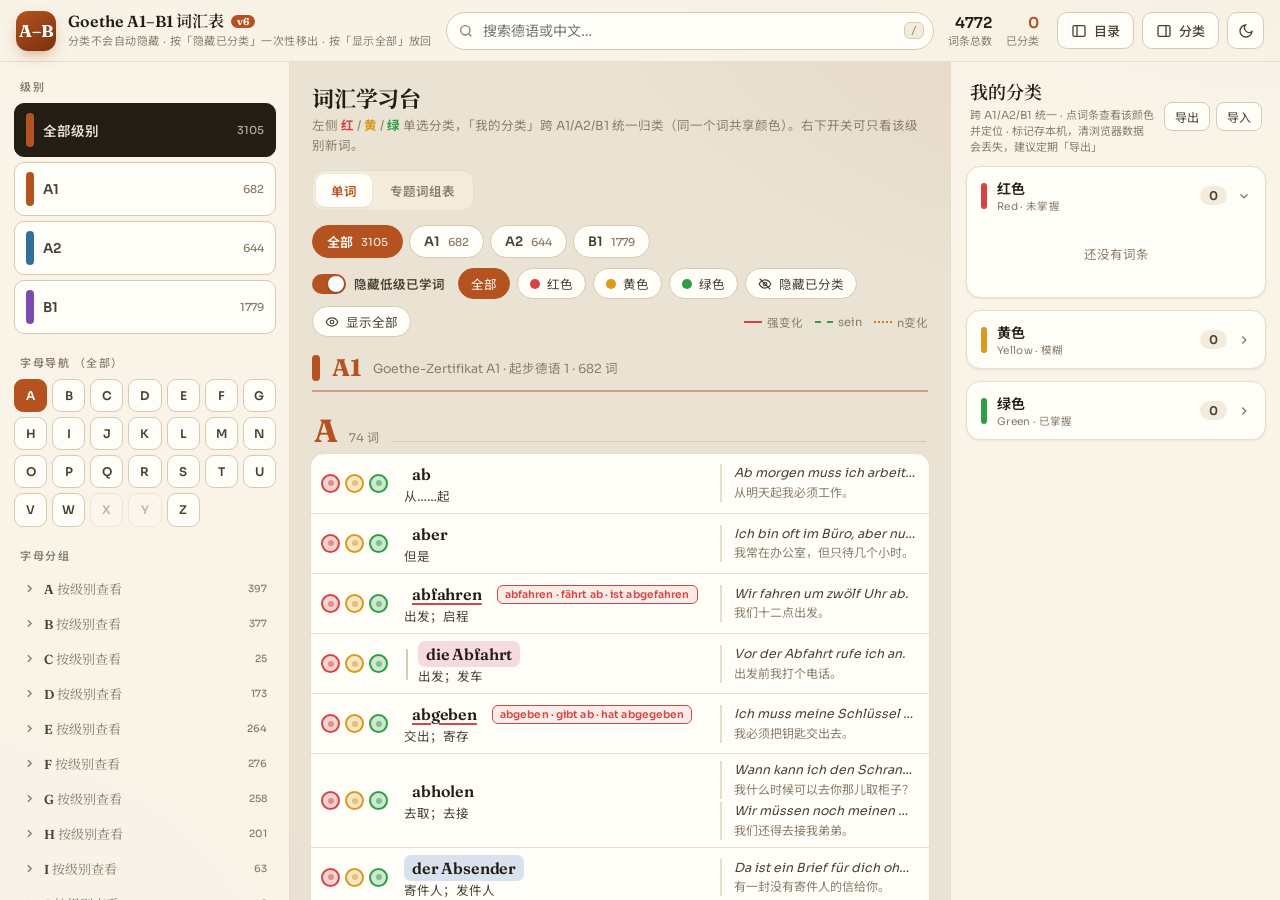
==== toys/goethe/index.html @ 9169b427 "feat: 侧栏新增「小玩意」，内嵌歌德 A1–B1 词汇学习台 - 侧栏新增 小玩意 导航项（与首页/文章/时间线并列） - 新增 toys 视图，用 iframe 懒加载 toys/goethe/" ====
<!DOCTYPE html>
<html lang="zh-CN" data-theme="light">
<head>
<meta charset="utf-8">
<meta name="viewport" content="width=device-width, initial-scale=1">
<title>Goethe A1–B1 词汇表 · 学习台</title>
<link rel="preconnect" href="https://fonts.googleapis.com">
<link rel="preconnect" href="https://fonts.gstatic.com" crossorigin>
<link href="https://fonts.googleapis.com/css2?family=Fraunces:ital,opsz,wght@0,9..144,400;0,9..144,600;0,9..144,700&family=Sora:wght@400;500;600;700&family=Noto+Serif+SC:wght@500;700&family=Noto+Sans+SC:wght@400;500;700&display=swap" rel="stylesheet">
<style>
:root{
  --bg:#eae2d3;--panel:#faf5ea;--panel2:#f3ebdc;--card:#fffdf8;
  --ink:#241d14;--ink2:#4c4234;--muted:#8a7e6b;--line:#e7ddcb;--line2:#d8cab2;
  --accent:#b4531f;--mred:#d64545;--myellow:#d99a1e;--mgreen:#2f9e44;
  --gm:#3f74c4;--gf:#cf4a86;--gn:#c08a1e;
  --a1:#b4531f;--a2:#2f6f9e;--b1:#7a4bb0;
  --shadow:0 1px 2px rgba(52,40,24,.06),0 8px 24px -12px rgba(52,40,24,.28);
  --shadow-sm:0 1px 2px rgba(52,40,24,.08);
  --nav-w:290px;--tray-w:330px;
  --font-d:"Fraunces","Noto Serif SC",Georgia,"Songti SC",serif;
  --font-b:"Sora","Noto Sans SC",-apple-system,"PingFang SC","Microsoft YaHei",sans-serif;
}
html[data-theme="dark"]{
  --bg:#141110;--panel:#1d1915;--panel2:#241f19;--card:#1e1a15;
  --ink:#f2ebdd;--ink2:#d8cdb9;--muted:#a1957f;--line:#2f2820;--line2:#403628;
  --accent:#e08a4e;--mred:#ef5a5a;--myellow:#e7b03a;--mgreen:#4bbf61;
  --gm:#5b8ede;--gf:#e269a4;--gn:#d9a63e;--a1:#e08a4e;--a2:#5b9fd6;--b1:#a97fe0;
  --shadow:0 1px 2px rgba(0,0,0,.4),0 12px 30px -14px rgba(0,0,0,.7);
  --shadow-sm:0 1px 2px rgba(0,0,0,.4);
}
*{box-sizing:border-box}
html,body{height:100%;overflow:hidden}
body{margin:0;font-family:var(--font-b);color:var(--ink);
  background:
    radial-gradient(1200px 700px at 100% -10%, color-mix(in srgb,var(--accent) 12%,transparent), transparent 60%),
    radial-gradient(900px 600px at -10% 110%, color-mix(in srgb,var(--gm) 10%,transparent), transparent 55%),
    var(--bg);
  -webkit-font-smoothing:antialiased;text-rendering:optimizeLegibility;}
::selection{background:color-mix(in srgb,var(--accent) 30%,transparent)}
button{font-family:inherit;color:inherit;cursor:pointer;border:0;background:none}
input{font-family:inherit}

.topbar{height:62px;display:flex;align-items:center;gap:14px;padding:0 16px;border-bottom:1px solid var(--line);
  background:color-mix(in srgb,var(--panel) 88%,transparent);backdrop-filter:blur(12px) saturate(1.2);position:sticky;top:0;z-index:40}
.brand{display:flex;align-items:center;gap:12px;min-width:0}
.logo{width:40px;height:40px;border-radius:12px;flex:none;display:grid;place-items:center;font-family:var(--font-d);font-weight:700;font-size:17px;color:#fff;background:linear-gradient(150deg,var(--accent),#7a2f0f);box-shadow:0 6px 16px -6px color-mix(in srgb,var(--accent) 70%,transparent)}
.brand h1{font-family:var(--font-d);font-size:16px;line-height:1.1;margin:0;font-weight:600;white-space:nowrap}
.brand h1 .ver{display:inline-block;font-size:10px;font-weight:700;font-family:var(--font);vertical-align:2px;margin-left:4px;padding:1px 6px;border-radius:999px;background:var(--accent);color:#fff;letter-spacing:.02em}
.brand p{margin:2px 0 0;font-size:11px;color:var(--muted);letter-spacing:.04em;white-space:nowrap}
.search{flex:1;max-width:520px;position:relative;display:flex;align-items:center}
.search svg{position:absolute;left:12px;width:16px;height:16px;color:var(--muted);pointer-events:none}
.search input{width:100%;border:1px solid var(--line2);background:var(--card);color:var(--ink);border-radius:999px;padding:9px 40px 9px 36px;font-size:14px;outline:none;transition:.2s}
.search input:focus{border-color:var(--accent);box-shadow:0 0 0 4px color-mix(in srgb,var(--accent) 16%,transparent)}
.search kbd{position:absolute;right:10px;font-size:10px;color:var(--muted);border:1px solid var(--line2);border-radius:6px;padding:2px 6px;background:var(--panel2)}
.topbar .actions{display:flex;align-items:center;gap:8px;margin-left:auto}
.tbtn{display:inline-flex;align-items:center;gap:7px;height:37px;padding:0 13px;border-radius:10px;border:1px solid var(--line2);background:var(--card);font-size:13px;font-weight:500;color:var(--ink2);transition:.18s;white-space:nowrap}
.tbtn:hover{border-color:var(--accent);color:var(--ink);transform:translateY(-1px)}
.tbtn.on{background:var(--accent);border-color:var(--accent);color:#fff}
.tbtn .ic{width:16px;height:16px}.tbtn.icon{padding:0;width:37px;justify-content:center}
.stat{display:flex;align-items:center;gap:14px;padding-right:4px}
.stat b{font-size:15px;font-weight:600}.stat span{font-size:11px;color:var(--muted)}
.stat .s{display:flex;flex-direction:column;align-items:flex-end}

.shell{display:grid;grid-template-columns:var(--nav-w) minmax(0,1fr) var(--tray-w);grid-template-rows:minmax(0,1fr);height:calc(100vh - 62px);height:calc(100dvh - 62px);transition:grid-template-columns .42s cubic-bezier(.16,1,.3,1)}
.shell.nav-off{--nav-w:0px}.shell.tray-off{--tray-w:0px}
aside{min-height:0;overflow:hidden;background:color-mix(in srgb,var(--panel) 94%,transparent)}
.nav{border-right:1px solid var(--line)}.tray{border-left:1px solid var(--line)}
.scroller{height:100%;overflow:auto;overscroll-behavior:contain}
.scroller::-webkit-scrollbar{width:10px;height:10px}
.scroller::-webkit-scrollbar-thumb{background:var(--line2);border-radius:20px;border:3px solid transparent;background-clip:padding-box}
.scroller::-webkit-scrollbar-thumb:hover{background:var(--muted);background-clip:padding-box;border:3px solid transparent}

.nav-in{width:var(--nav-w);padding:16px 14px 60px;min-width:270px}
.nav h3{font-size:11px;letter-spacing:.14em;text-transform:uppercase;color:var(--muted);margin:20px 6px 9px;font-weight:600}
.nav h3:first-child{margin-top:0}
.levelbtns{display:flex;flex-direction:column;gap:5px}
.lvbtn{display:flex;align-items:center;gap:9px;padding:9px 11px;border-radius:10px;border:1px solid var(--line2);background:var(--card);font-size:13.5px;font-weight:600;color:var(--ink2);transition:.15s;text-align:left}
.lvbtn:hover{border-color:var(--accent);transform:translateX(2px)}
.lvbtn .badge{width:8px;height:34px;border-radius:4px;background:var(--lv,a1)}
.lvbtn .c{margin-left:auto;font-size:11px;color:var(--muted);font-weight:500}
.lvbtn.on{background:var(--ink);border-color:var(--ink);color:var(--bg)}
.lvbtn.on .c{color:color-mix(in srgb,var(--bg) 70%,transparent)}
.lettergrid{display:grid;grid-template-columns:repeat(7,1fr);gap:5px}
.lbtn{aspect-ratio:1;border-radius:9px;border:1px solid var(--line2);background:var(--card);font-size:12px;font-weight:600;color:var(--ink2);display:grid;place-items:center;transition:.15s}
.lbtn:hover{border-color:var(--accent);color:var(--accent);transform:translateY(-1px)}
.lbtn.active{background:var(--accent);border-color:var(--accent);color:#fff}
.lbtn.dim{opacity:.35}
details.ngroup{border-radius:10px;margin-bottom:2px}
details.ngroup > summary{list-style:none;cursor:pointer;display:flex;align-items:center;gap:8px;padding:7px 9px;border-radius:9px;font-size:13px;font-weight:600;color:var(--ink2);transition:.15s}
details.ngroup > summary::-webkit-details-marker{display:none}
details.ngroup > summary:hover{background:var(--panel2)}
summary .chev{width:13px;height:13px;color:var(--muted);transition:transform .2s;flex:none}
details[open] > summary .chev{transform:rotate(90deg)}
summary .cnt{margin-left:auto;font-size:10px;color:var(--muted);font-weight:500}
summary .cat-name{font-family:var(--font-d);font-weight:600}
.nlist{list-style:none;margin:2px 0 6px;padding:0 0 0 8px}
.nlist li a{display:flex;align-items:center;gap:8px;padding:4px 8px;border-radius:7px;font-size:12.5px;color:var(--ink2);text-decoration:none;transition:.13s;line-height:1.3}
.nlist li a:hover{background:var(--panel2);color:var(--ink)}
.nlist li a .w{font-weight:500}.nlist li a .z{color:var(--muted);font-size:11.5px;overflow:hidden;text-overflow:ellipsis;white-space:nowrap}
.nav-dot{width:8px;height:8px;border-radius:50%;flex:none;border:1.5px solid var(--line2)}
.nav-dot.r{background:var(--mred);border-color:var(--mred)}.nav-dot.y{background:var(--myellow);border-color:var(--myellow)}.nav-dot.g{background:var(--mgreen);border-color:var(--mgreen)}
.legend{background:var(--card);border:1px solid var(--line);border-radius:13px;padding:12px 13px;margin-top:18px}
.legend h4{margin:0 0 9px;font-size:11px;letter-spacing:.1em;text-transform:uppercase;color:var(--muted)}
.legend .lg{display:flex;align-items:center;gap:9px;font-size:12px;color:var(--ink2);margin:6px 0}
.legend .sw{width:22px;height:0;border-top-width:2px;flex:none}
.sw-strong{border-top:2px solid var(--mred)}.sw-sein{border-top:2px dashed var(--mgreen)}.sw-ndekl{border-top:2px dotted #d9761a}.sw-irr{border-top:2px dashed #8b3fc0}
.sw-m{background:color-mix(in srgb,var(--gm) 30%,transparent);height:12px;border-radius:3px;border:0}
.sw-f{background:color-mix(in srgb,var(--gf) 30%,transparent);height:12px;border-radius:3px;border:0}
.sw-n{background:color-mix(in srgb,var(--gn) 30%,transparent);height:12px;border-radius:3px;border:0}

.content{position:relative;min-height:0;overflow:hidden}
.content-in{max-width:1200px;margin:0 auto;padding:18px 20px 120px}
.hero{padding:2px 2px 6px}
.hero-top{display:flex;align-items:flex-end;justify-content:space-between;gap:14px;flex-wrap:wrap}
.hero h2{font-family:var(--font-d);font-size:22px;margin:0 0 3px;letter-spacing:-.01em}
.hero p{margin:0;color:var(--muted);font-size:12.5px;line-height:1.6}
.modes{display:inline-flex;background:var(--panel2);border:1px solid var(--line);border-radius:12px;padding:3px;gap:3px;flex:none}
.mode{border-radius:9px;padding:7px 15px;font-size:12.5px;font-weight:600;color:var(--muted);transition:.16s;white-space:nowrap}
.mode:hover{color:var(--ink)}
.mode.on{background:var(--card);color:var(--accent);box-shadow:var(--shadow-sm)}
.levels{display:flex;gap:6px;flex-wrap:wrap;margin:14px 0 2px}
.lchip{border:1px solid var(--line2);background:var(--card);border-radius:999px;padding:6px 14px;font-size:13px;font-weight:600;color:var(--ink2);display:inline-flex;align-items:center;gap:8px;transition:.15s}
.lchip:hover{border-color:var(--accent)}
.lchip .dot{width:9px;height:9px;border-radius:50%;background:var(--lv)}
.lchip .c{font-size:11px;color:var(--muted);font-weight:500}
.lchip.on{background:var(--lv);border-color:var(--lv);color:#fff}
.lchip.on .c{color:rgba(255,255,255,.8)}
.filters{display:flex;flex-wrap:wrap;gap:7px;margin:10px 0 4px;align-items:center}
.fchip{border:1px solid var(--line2);background:var(--card);border-radius:999px;padding:5px 12px;font-size:12.5px;color:var(--ink2);display:inline-flex;align-items:center;gap:7px;transition:.15s}
.fchip:hover{border-color:var(--accent);color:var(--ink)}
.fchip.on{background:var(--accent);border-color:var(--accent);color:#fff}
.fchip .d{width:10px;height:10px;border-radius:50%}
.d-r{background:var(--mred)}.d-y{background:var(--myellow)}.d-g{background:var(--mgreen)}
.legend-inline{margin-left:auto;font-size:11.5px;color:var(--muted);display:flex;align-items:center;gap:12px;flex-wrap:wrap}
.legend-inline i{font-style:normal;display:inline-flex;align-items:center;gap:5px}
.switch{display:inline-flex;align-items:center;gap:8px;font-size:12.5px;font-weight:600;color:var(--ink2);cursor:pointer;user-select:none;margin-right:6px;white-space:nowrap}
.switch input{display:none}
.switch .track{width:34px;height:20px;border-radius:999px;background:var(--line2);position:relative;transition:.2s;flex:none}
.switch .track::after{content:"";position:absolute;top:2px;left:2px;width:16px;height:16px;border-radius:50%;background:#fff;transition:.2s;box-shadow:0 1px 2px rgba(0,0,0,.3)}
.switch input:checked + .track{background:var(--accent)}
.switch input:checked + .track::after{transform:translateX(14px)}

.level-head{display:flex;align-items:center;gap:12px;margin:26px 2px 6px;padding-bottom:8px;border-bottom:2px solid color-mix(in srgb,var(--lv) 45%,transparent)}
.level-head .lvtag{font-family:var(--font-d);font-size:24px;font-weight:700;color:var(--lv);letter-spacing:-.02em}
.level-head .lvd{font-size:12.5px;color:var(--muted)}
.level-head .lvbar{width:8px;height:26px;border-radius:5px;background:var(--lv)}
.level-head:first-child{margin-top:6px}
.section-head{position:sticky;top:0;z-index:20;display:flex;align-items:baseline;gap:12px;padding:11px 4px 7px;margin-top:8px;background:linear-gradient(var(--bg) 66%,transparent)}
.section-head .big{font-family:var(--font-d);font-size:32px;font-weight:700;line-height:.9;color:var(--accent);letter-spacing:-.03em}
.section-head .n{font-size:12px;color:var(--muted)}
.section-head .rule{flex:1;height:1px;background:var(--line2)}

.list{background:var(--card);border:1px solid var(--line);border-radius:14px;overflow:hidden;box-shadow:var(--shadow-sm)}
.letter-sec{content-visibility:auto;contain-intrinsic-size:auto 900px}
.gcat{content-visibility:auto;contain-intrinsic-size:auto 500px}
details.ngroup{content-visibility:auto;contain-intrinsic-size:auto 40px}
.row{display:grid;grid-template-columns:auto minmax(200px,300px) minmax(0,1fr);gap:4px 16px;align-items:center;padding:7px 14px 7px 10px;border-bottom:1px solid var(--line);transition:background .13s}
.row:last-child{border-bottom:0}
.row:hover{background:var(--panel2)}
.row.flash{animation:flash 1.6s ease}
@keyframes flash{0%{background:color-mix(in srgb,var(--accent) 26%,transparent)}100%{background:transparent}}
.marks{display:flex;flex-direction:row;gap:5px;align-items:center}
.dot{width:19px;height:19px;border-radius:50%;border:2px solid var(--mc,var(--line2));background:color-mix(in srgb,var(--mc,transparent) 22%,transparent);position:relative;transition:.16s;display:grid;place-items:center;padding:0}
.dot[data-c="r"]{--mc:var(--mred)}.dot[data-c="y"]{--mc:var(--myellow)}.dot[data-c="g"]{--mc:var(--mgreen)}
.dot::after{content:"";width:6px;height:6px;border-radius:50%;background:var(--mc);opacity:.5;transition:.16s}
.dot:hover{transform:scale(1.16)}
.dot.sel{background:var(--mc);border-color:var(--mc);box-shadow:0 3px 9px -2px color-mix(in srgb,var(--mc) 75%,transparent)}
.dot.sel::after{content:"";width:8px;height:8px;background:#fff;opacity:1;box-shadow:0 0 0 1.5px rgba(0,0,0,.12)}
.lex{min-width:0}
.row.sub .lex{padding-left:14px;position:relative}
.row.sub .lex::before{content:"";position:absolute;left:2px;top:8px;bottom:6px;width:2px;border-radius:2px;background:var(--line2)}
.wline{display:flex;flex-wrap:wrap;align-items:center;gap:7px}
.de{font-family:var(--font-d);font-size:16px;font-weight:600;letter-spacing:-.01em;color:var(--ink);line-height:1.5;padding:1px 8px;border-radius:7px;box-decoration-break:clone;-webkit-box-decoration-break:clone}
.de.g-m{background:color-mix(in srgb,var(--gm) 20%,transparent)}
.de.g-f{background:color-mix(in srgb,var(--gf) 20%,transparent)}
.de.g-n{background:color-mix(in srgb,var(--gn) 22%,transparent)}
.de.g-mf{background:color-mix(in srgb,var(--gm) 14%,transparent)}
.de.strong{text-decoration:underline;text-decoration-color:var(--mred);text-decoration-thickness:2px;text-underline-offset:3px}
.de.sein{text-decoration:underline dashed var(--mgreen);text-decoration-thickness:2px;text-underline-offset:3px}
.de.ndekl{text-decoration:underline dotted #d9761a;text-decoration-thickness:2px;text-underline-offset:3px}
.de.irr{text-decoration:underline dashed #8b3fc0;text-decoration-thickness:2px;text-underline-offset:3px}
.tag{font-size:10.5px;font-weight:600;letter-spacing:.01em;border-radius:6px;padding:2px 7px;background:var(--panel2);color:var(--ink2);border:1px solid var(--line);white-space:nowrap}
.tag.strong{border-color:var(--mred);color:var(--mred);background:color-mix(in srgb,var(--mred) 9%,transparent)}
.tag.sein{border-color:var(--mgreen);color:var(--mgreen);background:color-mix(in srgb,var(--mgreen) 9%,transparent)}
.tag.ndekl{border-color:#d9761a;color:#c96a12;background:color-mix(in srgb,#d9761a 10%,transparent)}
.tag.irr{border-color:#8b3fc0;color:#8b3fc0;background:color-mix(in srgb,#8b3fc0 9%,transparent)}
.tag.forms{color:var(--muted)}
.lvt{font-size:9.5px;font-weight:700;border-radius:5px;padding:2px 6px;color:#fff;background:var(--lv,var(--muted));letter-spacing:.03em;flex:none}
.zh{font-size:12.5px;color:var(--ink2);line-height:1.45;margin-top:1px}
.ex{min-width:0;cursor:zoom-in;display:flex;flex-direction:column;gap:1px;padding-left:12px;border-left:2px solid var(--line)}
.ex-de,.ex-zh{display:block;overflow:hidden;text-overflow:ellipsis;white-space:nowrap;line-height:1.5}
.ex-de{font-size:12.5px;color:var(--ink2);font-style:italic}
.ex-zh{font-size:12px;color:var(--muted)}
.ex.open .ex-de,.ex.open .ex-zh{white-space:normal;overflow:visible;text-overflow:clip}
.ex + .ex{margin-top:3px}
.empty{padding:60px 20px;text-align:center;color:var(--muted);font-size:14px}
mark{background:color-mix(in srgb,var(--myellow) 55%,transparent);color:inherit;border-radius:3px;padding:0 2px}
.gcat .section-head .big{font-size:21px;font-family:var(--font-d)}
.grow{display:grid;grid-template-columns:minmax(210px,330px) minmax(0,1fr);gap:6px 18px;align-items:baseline;padding:7px 14px;border-bottom:1px solid var(--line);transition:background .13s}
.grow:last-child{border-bottom:0}
.grow:hover{background:var(--panel2)}
.grow .de{justify-self:start}
.gzh{font-size:13px;color:var(--ink2)}

.tray-in{width:var(--tray-w);padding:16px 15px 60px;min-width:310px}
.tray-head{display:flex;align-items:center;justify-content:space-between;gap:10px;padding:0 4px 12px}
.tray-head h2{font-family:var(--font-d);font-size:18px;margin:0;font-weight:600}
.tray-head .sub{font-size:11px;color:var(--muted);display:block;margin-top:2px}
.tray-tools{display:flex;gap:6px;flex:none}
.tray-tools button{font-size:12px;color:var(--ink2);border:1px solid var(--line2);border-radius:8px;padding:5px 10px;background:var(--card);transition:.15s}
.tray-tools button:hover{border-color:var(--accent);color:var(--accent)}
.tgroup{border:1px solid var(--line);border-radius:14px;background:var(--card);margin-bottom:12px;overflow:hidden;box-shadow:var(--shadow-sm)}
.tgroup > summary{list-style:none;cursor:pointer;display:flex;align-items:center;gap:10px;padding:11px 14px;transition:.15s}
.tgroup > summary::-webkit-details-marker{display:none}
.tgroup > summary:hover{background:var(--panel2)}
.tgroup .band{width:6px;height:26px;border-radius:6px;flex:none}
.tgroup.r .band{background:var(--mred)}.tgroup.y .band{background:var(--myellow)}.tgroup.g .band{background:var(--mgreen)}
.tgroup .t{font-weight:600;font-size:14px}
.tgroup .t small{display:block;font-size:10.5px;color:var(--muted);font-weight:400;letter-spacing:.03em}
.tgroup .cnt{margin-left:auto;font-size:12px;font-weight:600;color:var(--ink2);background:var(--panel2);border-radius:999px;padding:2px 9px}
.tgroup .chev{width:14px;height:14px;color:var(--muted);transition:transform .2s}
.tgroup[open] .chev{transform:rotate(90deg)}
.tlist{list-style:none;margin:0;padding:0 10px 10px;max-height:52vh;overflow:auto}
.tlist li{margin:6px 0}
.tlist a{display:block;text-decoration:none;padding:7px 10px;border-radius:10px;transition:.15s;border:1px solid transparent}
.tlist a:hover{background:var(--panel2);border-color:var(--line)}
.tlist .tw{font-family:var(--font-d);font-weight:600;font-size:14px;color:var(--ink);display:flex;align-items:center;gap:7px}
.tlist .tz{display:block;font-size:12px;color:var(--muted);margin-top:1px}
.tempty{padding:14px 14px 18px;font-size:12.5px;color:var(--muted);text-align:center}

@media (max-width:1080px){
  .shell{grid-template-columns:var(--nav-w) minmax(0,1fr) 0px}
  .tray{position:fixed;right:0;top:62px;bottom:0;width:min(350px,88vw);z-index:45;transform:translateX(100%);transition:transform .4s cubic-bezier(.16,1,.3,1);box-shadow:var(--shadow)}
  .shell:not(.tray-off) .tray{transform:translateX(0)}
  .tray-in{width:min(350px,88vw);min-width:0}
}
@media (max-width:860px){
  .shell{grid-template-columns:0px minmax(0,1fr) 0px}
  .nav{position:fixed;left:0;top:62px;bottom:0;width:min(310px,86vw);z-index:45;transform:translateX(-100%);transition:transform .4s cubic-bezier(.16,1,.3,1);box-shadow:var(--shadow)}
  .shell:not(.nav-off) .nav{transform:translateX(0)}
  .nav-in{width:min(310px,86vw);min-width:0}
  .brand p,.stat{display:none}
  .content-in{padding:14px 12px 120px}
  .row{grid-template-columns:auto minmax(140px,1fr) minmax(0,1.1fr);gap:4px 10px}
  .ex{display:none}
}
@media (prefers-reduced-motion:reduce){*{transition:none!important;animation:none!important}}
</style>
</head>
<body>

<header class="topbar">
  <div class="brand">
    <span class="logo">A–B</span>
    <div>
      <h1>Goethe A1–B1 词汇表 <span class="ver" title="如果你看到的不是这个版本号，说明浏览器用的是缓存，请按 Ctrl+Shift+R 强制刷新">v6</span></h1>
      <p>分类不会自动隐藏 · 按「隐藏已分类」一次性移出 · 按「显示全部」放回</p>
    </div>
  </div>
  <label class="search">
    <svg viewBox="0 0 24 24" fill="none" stroke="currentColor" stroke-width="2"><circle cx="11" cy="11" r="7"/><path d="m20 20-3.5-3.5"/></svg>
    <input id="q" type="search" placeholder="搜索德语或中文…" autocomplete="off" spellcheck="false">
    <kbd>/</kbd>
  </label>
  <div class="stat">
    <div class="s"><b id="stTotal">0</b><span>词条总数</span></div>
    <div class="s"><b id="stMarked" style="color:var(--accent)">0</b><span>已分类</span></div>
  </div>
  <div class="actions">
    <button class="tbtn" id="btnNav" title="折叠 / 展开目录">
      <svg class="ic" viewBox="0 0 24 24" fill="none" stroke="currentColor" stroke-width="2"><rect x="3" y="4" width="18" height="16" rx="2"/><path d="M9 4v16"/></svg><span>目录</span>
    </button>
    <button class="tbtn" id="btnTray" title="折叠 / 展开分类">
      <svg class="ic" viewBox="0 0 24 24" fill="none" stroke="currentColor" stroke-width="2"><rect x="3" y="4" width="18" height="16" rx="2"/><path d="M15 4v16"/></svg><span>分类</span>
    </button>
    <button class="tbtn icon" id="btnTheme" title="切换深浅色">
      <svg class="ic" id="themeIc" viewBox="0 0 24 24" fill="none" stroke="currentColor" stroke-width="2"><path d="M21 12.8A9 9 0 1 1 11.2 3a7 7 0 0 0 9.8 9.8Z"/></svg>
    </button>
  </div>
</header>

<div class="shell" id="shell">
  <aside class="nav">
    <div class="scroller">
      <div class="nav-in">
        <h3>级别</h3>
        <div class="levelbtns" id="levelBtns"></div>
        <h3>字母导航 <span id="navLevelTag" style="color:var(--muted);font-weight:500"></span></h3>
        <div class="lettergrid" id="letterGrid"></div>
        <h3>字母分组</h3>
        <div id="navLetters"></div>
        <h3>专题词组表</h3>
        <div id="navGroups"></div>
        <div class="legend">
          <h4>标注图例</h4>
          <div class="lg"><span class="sw sw-strong"></span>强变化动词（框内为变位形式）</div>
          <div class="lg"><span class="sw sw-sein"></span>完成时用 sein 的动词</div>
          <div class="lg"><span class="sw sw-ndekl"></span>弱变化名词（n-Deklination）</div>
          <div class="lg"><span class="sw sw-irr"></span>不规则比较级</div>
          <div class="lg" style="margin-top:8px"><span class="sw sw-m"></span>阳性 der</div>
          <div class="lg"><span class="sw sw-f"></span>阴性 die</div>
          <div class="lg"><span class="sw sw-n"></span>中性 das</div>
        </div>
      </div>
    </div>
  </aside>

  <main class="content">
    <div class="scroller" id="contentScroll">
      <div class="content-in">
        <div class="hero">
          <div class="hero-top">
            <div>
              <h2>词汇学习台</h2>
              <p>左侧 <b style="color:var(--mred)">红</b> / <b style="color:var(--myellow)">黄</b> / <b style="color:var(--mgreen)">绿</b> 单选分类，「我的分类」跨 A1/A2/B1 统一归类（同一个词共享颜色）。右下开关可只看该级别新词。</p>
            </div>
            <div class="modes" id="modes">
              <button class="mode on" data-mode="alpha">单词</button>
              <button class="mode" data-mode="group">专题词组表</button>
            </div>
          </div>
          <div class="levels" id="levels"></div>
          <div class="filters" id="filters">
            <label class="switch" title="开启后只显示该级别的新词，隐藏 A1/A2 已出现过的词">
              <input type="checkbox" id="hideLearned" checked><span class="track"></span>隐藏低级已学词
            </label>
            <button class="fchip on" data-f="all" title="显示全部词（含已分类），并解除「隐藏已分类」">全部</button>
            <button class="fchip" data-f="r"><span class="d d-r"></span>红色</button>
            <button class="fchip" data-f="y"><span class="d d-y"></span>黄色</button>
            <button class="fchip" data-f="g"><span class="d d-g"></span>绿色</button>
            <button class="fchip" id="btnHideCls" title="一次性把此刻已标记红/黄/绿的词移出主屏（这是批量动作，不是开关）"><svg viewBox="0 0 24 24" width="14" height="14" fill="none" stroke="currentColor" stroke-width="2"><path d="M2 12s3.6-7 10-7 10 7 10 7-3.6 7-10 7S2 12 2 12Z"/><circle cx="12" cy="12" r="3"/><path d="M3 3l18 18"/></svg>隐藏已分类</button>
            <button class="fchip" id="btnShowCls" hidden title="把移出主屏的已分类词全部放回主屏"><svg viewBox="0 0 24 24" width="14" height="14" fill="none" stroke="currentColor" stroke-width="2"><path d="M2 12s3.6-7 10-7 10 7 10 7-3.6 7-10 7S2 12 2 12Z"/><circle cx="12" cy="12" r="3"/></svg>显示全部</button>
            <div class="legend-inline">
              <i><span class="sw sw-strong" style="display:inline-block;width:18px;border-top-width:2px"></span>强变化</i>
              <i><span class="sw sw-sein" style="display:inline-block;width:18px;border-top-width:2px"></span>sein</i>
              <i><span class="sw sw-ndekl" style="display:inline-block;width:18px;border-top-width:2px"></span>n变化</i>
            </div>
          </div>
        </div>
        <div id="sections"></div>
        <div id="groupView" style="display:none"></div>
        <div class="empty" id="empty" style="display:none">没有匹配的词条</div>
      </div>
    </div>
  </main>

  <aside class="tray">
    <div class="scroller">
      <div class="tray-in">
        <div class="tray-head">
          <div>
            <h2>我的分类</h2>
            <span class="sub">跨 A1/A2/B1 统一 · 点词条查看该颜色并定位 · 标记存本机，清浏览器数据会丢失，建议定期「导出」</span>
          </div>
          <div class="tray-tools">
            <button id="btnExport" title="把标记导出为 JSON 备份文件">导出</button>
            <button id="btnImport" title="从 JSON 备份恢复标记">导入</button>
            <input type="file" id="importFile" accept="application/json,.json" hidden>
          </div>
        </div>
        <details class="tgroup r" id="tg-r" open>
          <summary><span class="band"></span><span class="t">红色 <small>Red · 未掌握</small></span><span class="cnt" data-count="r">0</span><svg class="chev" viewBox="0 0 24 24" fill="none" stroke="currentColor" stroke-width="2.4"><path d="m9 6 6 6-6 6"/></svg></summary>
          <ul class="tlist" data-list="r"></ul>
        </details>
        <details class="tgroup y" id="tg-y">
          <summary><span class="band"></span><span class="t">黄色 <small>Yellow · 模糊</small></span><span class="cnt" data-count="y">0</span><svg class="chev" viewBox="0 0 24 24" fill="none" stroke="currentColor" stroke-width="2.4"><path d="m9 6 6 6-6 6"/></svg></summary>
          <ul class="tlist" data-list="y"></ul>
        </details>
        <details class="tgroup g" id="tg-g">
          <summary><span class="band"></span><span class="t">绿色 <small>Green · 已掌握</small></span><span class="cnt" data-count="g">0</span><svg class="chev" viewBox="0 0 24 24" fill="none" stroke="currentColor" stroke-width="2.4"><path d="m9 6 6 6-6 6"/></svg></summary>
          <ul class="tlist" data-list="g"></ul>
        </details>
      </div>
    </div>
  </aside>
</div>

<script>
const DATA = {"entries":[{"level":"A1","de":"ab","zh":"从……起","g":"","forms":"","under":[],"sub":0,"letter":"A","ex":[{"de":"Ab morgen muss ich arbeiten.","zh":"从明天起我必须工作。"}],"mk":"X:ab","dup":0,"id":0},{"level":"A1","de":"aber","zh":"但是","g":"","forms":"","under":[],"sub":0,"letter":"A","ex":[{"de":"Ich bin oft im Büro, aber nur für wenige Stunden.","zh":"我常在办公室，但只待几个小时。"}],"mk":"X:aber","dup":0,"id":1},{"level":"A1","de":"abfahren","zh":"出发；启程","g":"","forms":"abfahren · fährt ab · ist abgefahren","under":["sein","strong"],"sub":0,"letter":"A","ex":[{"de":"Wir fahren um zwölf Uhr ab.","zh":"我们十二点出发。"}],"mk":"X:abfahren","dup":0,"id":2},{"level":"A1","de":"die Abfahrt","zh":"出发；发车","g":"f","forms":"","under":[],"sub":1,"letter":"A","ex":[{"de":"Vor der Abfahrt rufe ich an.","zh":"出发前我打个电话。"}],"mk":"N:abfahrt","dup":0,"id":3},{"level":"A1","de":"abgeben","zh":"交出；寄存","g":"","forms":"abgeben · gibt ab · hat abgegeben","under":["strong"],"sub":0,"letter":"A","ex":[{"de":"Ich muss meine Schlüssel abgeben.","zh":"我必须把钥匙交出去。"}],"mk":"X:abgeben","dup":0,"id":4},{"level":"A1","de":"abholen","zh":"去取；去接","g":"","forms":"","under":[],"sub":0,"letter":"A","ex":[{"de":"Wann kann ich den Schrank bei dir abholen?","zh":"我什么时候可以去你那儿取柜子？"},{"de":"Wir müssen noch meinen Bruder abholen.","zh":"我们还得去接我弟弟。"}],"mk":"X:abholen","dup":0,"id":5},{"level":"A1","de":"der Absender","zh":"寄件人；发件人","g":"m","forms":"","under":[],"sub":0,"letter":"A","ex":[{"de":"Da ist ein Brief für dich ohne Absender.","zh":"有一封没有寄件人的信给你。"}],"mk":"N:absender","dup":0,"id":6},{"level":"A1","de":"Achtung","zh":"注意","g":"f","forms":"","under":[],"sub":0,"letter":"A","ex":[{"de":"Achtung!","zh":"注意！"},{"de":"Das dürfen Sie nicht tun.","zh":"这个您不能做。"}],"mk":"N:achtung","dup":0,"id":7},{"level":"A1","de":"die Adresse,-en","zh":"地址","g":"f","forms":"","under":[],"sub":0,"letter":"A","ex":[{"de":"Können Sie mir seine Adresse sagen?","zh":"您能告诉我他的地址吗？"}],"mk":"N:adresse","dup":0,"id":8},{"level":"A1","de":"all-","zh":"所有的","g":"","forms":"","under":[],"sub":0,"letter":"A","ex":[{"de":"Alles Gute!","zh":"一切顺利！"},{"de":"Das ist alles.","zh":"这就是全部。"},{"de":"Sind alle da?","zh":"大家都在吗？"},{"de":"Alle Freunde kommen.","zh":"所有朋友都来。"},{"de":"Hast du alles?","zh":"你什么都拿了吗？"}],"mk":"X:all","dup":0,"id":9},{"level":"A1","de":"allein","zh":"独自；单独","g":"","forms":"","under":[],"sub":0,"letter":"A","ex":[{"de":"Er kommt allein.","zh":"他一个人来。"}],"mk":"X:allein","dup":0,"id":10},{"level":"A1","de":"also","zh":"那么；所以","g":"","forms":"","under":[],"sub":0,"letter":"A","ex":[{"de":"Also, es ist so: ... Er hat Zeit, also muss er uns helfen.","zh":"那么，情况是这样的：…… 他有时间，所以他必须帮我们。"}],"mk":"X:also","dup":0,"id":11},{"level":"A1","de":"alt","zh":"老的；旧的；……岁","g":"","forms":"","under":[],"sub":0,"letter":"A","ex":[{"de":"Wie alt sind Sie?","zh":"您多大年纪？"},{"de":"Sie sehen aber nicht so alt aus.","zh":"您看起来可没那么老。"},{"de":"Mein Auto ist schon sehr alt.","zh":"我的车已经很旧了。"},{"de":"Wir wohnen in einem sehr alten Haus.","zh":"我们住在一栋很旧的房子里。"},{"de":"Köln ist eine alte Stadt.","zh":"科隆是一座古老的城市。"}],"mk":"X:alt","dup":0,"id":12},{"level":"A1","de":"das Alter","zh":"年龄","g":"n","forms":"","under":[],"sub":0,"letter":"A","ex":[{"de":"Alter: 26 Jahre.","zh":"年龄：26岁。"}],"mk":"N:alter","dup":0,"id":13},{"level":"A1","de":"an","zh":"在……旁；到……上","g":"","forms":"","under":[],"sub":0,"letter":"A","ex":[{"de":"Fahren Sie an der nächsten Straße nach rechts.","zh":"您在前面那条街向右拐。"},{"de":"Wir treffen uns am Bahnhof.","zh":"我们在火车站见面。"},{"de":"Am nächsten Montag geht es leider nicht.","zh":"下周一恐怕不行。"}],"mk":"X:an","dup":0,"id":14},{"level":"A1","de":"anbieten","zh":"提供；请（客人）用","g":"","forms":"anbieten · bietet an · hat angeboten","under":["strong"],"sub":0,"letter":"A","ex":[{"de":"Was darf ich dir anbieten?","zh":"我可以给您来点什么？"}],"mk":"X:anbieten","dup":0,"id":15},{"level":"A1","de":"das Angebot, -e","zh":"供应；特价商品","g":"n","forms":"","under":[],"sub":1,"letter":"A","ex":[{"de":"Heute sind Sportschuhe im Angebot.","zh":"今天运动鞋特价。"}],"mk":"N:angebot","dup":0,"id":16},{"level":"A1","de":"ander-","zh":"其他的；另一个","g":"","forms":"","under":[],"sub":0,"letter":"A","ex":[{"de":"WiIlst du diese Jacke?","zh":"你要这件夹克吗？"},{"de":"– Nein, ich möchte die andere.","zh":"——不，我想要另一件。"}],"mk":"X:ander","dup":0,"id":17},{"level":"A1","de":"anfangen","zh":"开始","g":"","forms":"anfangen · fängt an · hat angefangen","under":["strong"],"sub":0,"letter":"A","ex":[{"de":"Hier fängt die Bahnhofstraße an.","zh":"火车站街从这里开始。"},{"de":"Der Unterricht fängt gleich an.","zh":"课马上就要开始了。"}],"mk":"X:anfangen","dup":0,"id":18},{"level":"A1","de":"der Anfang","zh":"开始；开头","g":"m","forms":"","under":[],"sub":1,"letter":"A","ex":[{"de":"Sie wohnt am Anfang der Straße.","zh":"她住在这条街的开头。"},{"de":"Wir machen Anfang Juli Urlaub.","zh":"我们七月初休假。"}],"mk":"N:anfang","dup":0,"id":19},{"level":"A1","de":"anklicken","zh":"点击","g":"","forms":"","under":[],"sub":0,"letter":"A","ex":[{"de":"Da musst du dieses Wort anklicken.","zh":"你得点击这个词。"}],"mk":"X:anklicken","dup":0,"id":20},{"level":"A1","de":"ankommen","zh":"到达","g":"","forms":"ankommen · kommt an · ist angekommen","under":["sein","strong"],"sub":0,"letter":"A","ex":[{"de":"Wann kommt dieser Zug in Hamburg an?","zh":"这趟火车什么时候到汉堡？"}],"mk":"X:ankommen","dup":0,"id":21},{"level":"A1","de":"die Ankunft","zh":"到达","g":"f","forms":"","under":[],"sub":0,"letter":"A","ex":[{"de":"Auf diesem Plan steht nur die Ankunft(-szeit) der Züge.","zh":"这张时刻表上只有火车的到达时间。"}],"mk":"N:ankunft","dup":0,"id":22},{"level":"A1","de":"ankreuzen","zh":"打勾；勾选","g":"","forms":"","under":[],"sub":0,"letter":"A","ex":[{"de":"Auf dem Formular müssen Sie an mehreren Stellen etwas ankreuzen.","zh":"在表格上您得在好几处勾选。"}],"mk":"X:ankreuzen","dup":0,"id":23},{"level":"A1","de":"anmachen","zh":"打开（灯等）","g":"","forms":"","under":[],"sub":0,"letter":"A","ex":[{"de":"Mach bitte das Licht an!","zh":"请把灯打开！"}],"mk":"X:anmachen","dup":0,"id":24},{"level":"A1","de":"(sich) anmelden","zh":"报名；登记","g":"","forms":"","under":[],"sub":0,"letter":"A","ex":[{"de":"Wo kann ich mich anmelden?","zh":"我可以在哪里报名？"}],"mk":"X:anmelden","dup":0,"id":25},{"level":"A1","de":"die Anmeldung","zh":"报名；登记","g":"f","forms":"","under":[],"sub":1,"letter":"A","ex":[{"de":"Eine Anmeldung für diesen Kurs ist nicht mehr möglich.","zh":"这个课程已经不能再报名了。"}],"mk":"N:anmeldung","dup":0,"id":26},{"level":"A1","de":"die Anrede","zh":"称呼；称谓","g":"f","forms":"","under":[],"sub":0,"letter":"A","ex":[{"de":"Schreiben Sie auch eine Anrede und einen Gruß.","zh":"请也写上称呼和问候语。"}],"mk":"N:anrede","dup":0,"id":27},{"level":"A1","de":"anrufen","zh":"打电话","g":"","forms":"anrufen · ruft an · hat angerufen","under":["strong"],"sub":0,"letter":"A","ex":[{"de":"Kann man Sie anrufen?","zh":"可以给您打电话吗？"},{"de":"Peter ruft kurz seine Freundin an.","zh":"彼得简短地给他女朋友打了个电话。"}],"mk":"X:anrufen","dup":0,"id":28},{"level":"A1","de":"der Anruf, -e","zh":"电话；来电","g":"m","forms":"","under":[],"sub":0,"letter":"A","ex":[{"de":"Sie bekommt viele Anrufe auf ihrem Handy.","zh":"她的手机上收到很多来电。"}],"mk":"N:anruf","dup":0,"id":29},{"level":"A1","de":"der Anrufbeantworter","zh":"电话答录机","g":"m","forms":"","under":[],"sub":1,"letter":"A","ex":[{"de":"Wir sind im Moment nicht da.","zh":"我们现在不在。"},{"de":"Sprechen Sie bitte auf den Anrufbeantworter.","zh":"请在答录机上留言。"}],"mk":"N:anrufbeantworter","dup":0,"id":30},{"level":"A1","de":"die Ansage, -n","zh":"通知；广播","g":"f","forms":"","under":[],"sub":0,"letter":"A","ex":[{"de":"Hören Sie die Ansagen.","zh":"请听广播通知。"}],"mk":"N:ansage","dup":0,"id":31},{"level":"A1","de":"der Anschluss","zh":"转乘；接线；电话接口","g":"m","forms":"","under":[],"sub":0,"letter":"A","ex":[{"de":"In Mannheim haben Sie Anschluss nach Saarbrücken.","zh":"在曼海姆您可以换乘去萨尔布吕肯。"},{"de":"Ist das die Anmeldung für einen Telefonanschluss?","zh":"这是申请电话接口的登记吗？"}],"mk":"N:anschluss","dup":0,"id":32},{"level":"A1","de":"an sein","zh":"（灯等）开着","g":"","forms":"","under":[],"sub":0,"letter":"A","ex":[{"de":"Heute Nacht war das Licht an.","zh":"昨晚灯是开着的。"},{"de":"Das Licht ist noch an.","zh":"灯还开着。"}],"mk":"X:ansein","dup":0,"id":33},{"level":"A1","de":"antworten","zh":"回答","g":"","forms":"","under":[],"sub":0,"letter":"A","ex":[{"de":"Er antwortet nicht.","zh":"他没有回答。"}],"mk":"X:antworten","dup":0,"id":34},{"level":"A1","de":"die Antwort, -en","zh":"回答；答复","g":"f","forms":"","under":[],"sub":1,"letter":"A","ex":[{"de":"Er gibt leider keine Antwort.","zh":"很遗憾他没有给答复。"}],"mk":"N:antwort","dup":0,"id":35},{"level":"A1","de":"die Anzeige, -n","zh":"广告；启事","g":"f","forms":"","under":[],"sub":0,"letter":"A","ex":[{"de":"Ich habe Ihre Anzeige in der Zeitung gelesen.","zh":"我在报纸上看到了您的广告。"}],"mk":"N:anzeige","dup":0,"id":36},{"level":"A1","de":"(sich) anziehen","zh":"穿衣服","g":"","forms":"anziehen · zieht an · hat angezogen","under":["strong"],"sub":0,"letter":"A","ex":[{"de":"Ich muss mich noch anziehen.","zh":"我还得穿衣服。"}],"mk":"X:anziehen","dup":0,"id":37},{"level":"A1","de":"das Apartment, -s","zh":"公寓","g":"n","forms":"","under":[],"sub":0,"letter":"A","ex":[{"de":"Wir haben ein Apartment gemietet.","zh":"我们租了一套公寓。"}],"mk":"N:apartment","dup":0,"id":38},{"level":"A1","de":"der Apfel, -Ä","zh":"苹果","g":"m","forms":"","under":[],"sub":0,"letter":"A","ex":[{"de":"Ein Pfund Äpfel bitte.","zh":"请给我一磅苹果。"}],"mk":"N:apfel","dup":0,"id":39},{"level":"A1","de":"der Appetit","zh":"食欲；胃口","g":"m","forms":"","under":[],"sub":0,"letter":"A","ex":[{"de":"Guten Appetit!","zh":"祝您用餐愉快！"}],"mk":"N:appetit","dup":0,"id":40},{"level":"A1","de":"arbeiten","zh":"工作","g":"","forms":"","under":[],"sub":0,"letter":"A","ex":[{"de":"Wo arbeiten Sie?","zh":"您在哪儿工作？"}],"mk":"X:arbeiten","dup":0,"id":41},{"level":"A1","de":"die Arbeit, -en","zh":"工作；劳动","g":"f","forms":"","under":[],"sub":1,"letter":"A","ex":[{"de":"Mein Bruder sucht Arbeit.","zh":"我弟弟在找工作。"}],"mk":"N:arbeit","dup":0,"id":42},{"level":"A1","de":"arbeitslos","zh":"失业的","g":"","forms":"","under":[],"sub":0,"letter":"A","ex":[{"de":"Es gibt bei uns viele Leute, die schon lange arbeitslos sind.","zh":"我们这儿有很多人已经失业很久了。"}],"mk":"X:arbeitslos","dup":0,"id":43},{"level":"A1","de":"der Arbeitsplatz, -ä, e","zh":"工作岗位","g":"m","forms":"","under":[],"sub":0,"letter":"A","ex":[{"de":"An meinem Arbeitsplatz fehlt ein Drucker.","zh":"我的工作岗位上缺一台打印机。"}],"mk":"N:arbeitsplatz","dup":0,"id":44},{"level":"A1","de":"der Arm, -e","zh":"胳膊","g":"m","forms":"","under":[],"sub":0,"letter":"A","ex":[{"de":"Mein Arm tut weh.","zh":"我的胳膊疼。"}],"mk":"N:arm","dup":0,"id":45},{"level":"A1","de":"der Arzt, -Ä, e","zh":"医生","g":"m","forms":"","under":[],"sub":0,"letter":"A","ex":[{"de":"Morgen habe ich einen Termin bei meiner Ärztin.","zh":"明天我和我的女医生有个预约。"}],"mk":"N:arzt","dup":0,"id":46},{"level":"A1","de":"auch","zh":"也","g":"","forms":"","under":[],"sub":0,"letter":"A","ex":[{"de":"Ich bin auch Spanier.","zh":"我也是西班牙人。"}],"mk":"X:auch","dup":0,"id":47},{"level":"A1","de":"auf","zh":"在……上；开着","g":"","forms":"","under":[],"sub":0,"letter":"A","ex":[{"de":"Die Kinder spielen auf der Straße.","zh":"孩子们在街上玩。"},{"de":"Auf Wiedersehen.","zh":"再见。"},{"de":"Wie heißt das auf Deutsch?","zh":"这个用德语怎么说？"}],"mk":"X:auf","dup":0,"id":48},{"level":"A1","de":"die Aufgabe, -n","zh":"任务；题目","g":"f","forms":"","under":[],"sub":0,"letter":"A","ex":[{"de":"Das ist eine schwere Aufgabe.","zh":"这是一道很难的题。"}],"mk":"N:aufgabe","dup":0,"id":49},{"level":"A1","de":"aufhören","zh":"停止；结束","g":"","forms":"","under":[],"sub":0,"letter":"A","ex":[{"de":"Der Kurs hört in einer Woche auf.","zh":"课程一周后结束。"},{"de":"Hier hört die Bahnhofstraße auf.","zh":"火车站街到这里就到头了。"}],"mk":"X:aufhören","dup":0,"id":50},{"level":"A1","de":"auf sein","zh":"（门、窗等）开着","g":"","forms":"","under":[],"sub":0,"letter":"A","ex":[{"de":"Du brauchst den Schlüssel nicht.","zh":"你不用钥匙。"},{"de":"Die Wohnung ist auf.","zh":"公寓门开着。"},{"de":"Das Fenster ist noch auf.","zh":"窗户还开着。"}],"mk":"X:aufsein","dup":0,"id":51},{"level":"A1","de":"aufstehen","zh":"起床；站起来","g":"","forms":"aufstehen · steht auf · ist aufgestanden","under":["sein","strong"],"sub":0,"letter":"A","ex":[{"de":"Ich muss immer um vier Uhr aufstehen.","zh":"我必须总是四点起床。"},{"de":"Soll ich aufstehen?","zh":"我该站起来吗？"}],"mk":"X:aufstehen","dup":0,"id":52},{"level":"A1","de":"der Aufzug, -ü, e","zh":"电梯","g":"m","forms":"","under":[],"sub":0,"letter":"A","ex":[{"de":"In diesem Haus gibt es keinen Aufzug.","zh":"这栋楼里没有电梯。"}],"mk":"N:aufzug","dup":0,"id":53},{"level":"A1","de":"das Auge, -n","zh":"眼睛","g":"n","forms":"","under":[],"sub":0,"letter":"A","ex":[{"de":"Er hat blaue Augen.","zh":"他有蓝眼睛。"}],"mk":"N:auge","dup":0,"id":54},{"level":"A1","de":"aus","zh":"从……出来；来自","g":"","forms":"","under":[],"sub":0,"letter":"A","ex":[{"de":"Er kommt aus Brasilien.","zh":"他来自巴西。"}],"mk":"X:aus","dup":0,"id":55},{"level":"A1","de":"der Ausflug","zh":"郊游；远足","g":"m","forms":"","under":[],"sub":0,"letter":"A","ex":[{"de":"Morgen machen wir einen Ausflug nach Heidelberg.","zh":"明天我们去海德堡郊游。"}],"mk":"N:ausflug","dup":0,"id":56},{"level":"A1","de":"ausfüllen","zh":"填写","g":"","forms":"","under":[],"sub":0,"letter":"A","ex":[{"de":"Füllen Sie bitte dieses Formular aus.","zh":"请填写这张表格。"}],"mk":"X:ausfüllen","dup":0,"id":57},{"level":"A1","de":"der Ausgang","zh":"出口","g":"m","forms":"","under":[],"sub":0,"letter":"A","ex":[{"de":"Wo ist der Ausgang?","zh":"出口在哪里？"}],"mk":"N:ausgang","dup":0,"id":58},{"level":"A1","de":"die Auskunft, -ü, e","zh":"问讯处；信息","g":"f","forms":"","under":[],"sub":0,"letter":"A","ex":[{"de":"Können Sie mir eine Auskunft geben?","zh":"您能给我提供点信息吗？"}],"mk":"N:auskunft","dup":0,"id":59},{"level":"A1","de":"das Ausland","zh":"国外","g":"n","forms":"","under":[],"sub":0,"letter":"A","ex":[{"de":"Fahren Sie ins Ausland?","zh":"您去国外吗？"}],"mk":"N:ausland","dup":0,"id":60},{"level":"A1","de":"der Ausländer, -","zh":"外国人","g":"m","forms":"","under":[],"sub":1,"letter":"A","ex":[{"de":"SInd Sie Ausländerin?","zh":"您是外国女性吗？"}],"mk":"N:ausländer","dup":0,"id":61},{"level":"A1","de":"ausländisch","zh":"外国的","g":"","forms":"","under":[],"sub":1,"letter":"A","ex":[{"de":"Leider habe ich nur ausländisches Geld.","zh":"可惜我只有外币。"}],"mk":"X:ausländisch","dup":0,"id":62},{"level":"A1","de":"ausmachen","zh":"关掉","g":"","forms":"","under":[],"sub":0,"letter":"A","ex":[{"de":"Mach bitte das Licht aus!","zh":"请把灯关掉！"}],"mk":"X:ausmachen","dup":0,"id":63},{"level":"A1","de":"die Aussage, -n","zh":"陈述；说法","g":"f","forms":"","under":[],"sub":0,"letter":"A","ex":[{"de":"Ist die Aussage richtig oder falsch?","zh":"这个说法是对还是错？"}],"mk":"N:aussage","dup":0,"id":64},{"level":"A1","de":"aussehen","zh":"看起来","g":"","forms":"aussehen · sieht aus · hat ausgesehen","under":["strong"],"sub":0,"letter":"A","ex":[{"de":"Das sieht schön aus.","zh":"这看起来很美。"}],"mk":"X:aussehen","dup":0,"id":65},{"level":"A1","de":"aus sein","zh":"关着；结束","g":"","forms":"","under":[],"sub":0,"letter":"A","ex":[{"de":"Das Licht ist aus.","zh":"灯关着。"},{"de":"Die Schule ist aus.","zh":"学校放学了。"}],"mk":"X:aussein","dup":0,"id":66},{"level":"A1","de":"aussteigen","zh":"下车","g":"","forms":"aussteigen · steigt aus · ist ausgestiegen","under":["sein","strong"],"sub":0,"letter":"A","ex":[{"de":"Wo muss ich aussteigen?","zh":"我该在哪里下车？"}],"mk":"X:aussteigen","dup":0,"id":67},{"level":"A1","de":"der Ausweis","zh":"证件","g":"m","forms":"","under":[],"sub":0,"letter":"A","ex":[{"de":"Hier ist mein Ausweis.","zh":"这是我的证件。"}],"mk":"N:ausweis","dup":0,"id":68},{"level":"A1","de":"(sich) ausziehen","zh":"脱（衣、鞋）","g":"","forms":"ausziehen · zieht aus · hat ausgezogen","under":["strong"],"sub":0,"letter":"A","ex":[{"de":"Zieh die Schuhe aus, bitte!","zh":"请把鞋脱掉！"}],"mk":"X:ausziehen","dup":0,"id":69},{"level":"A1","de":"das Auto, -s","zh":"汽车","g":"n","forms":"","under":[],"sub":0,"letter":"A","ex":[{"de":"Er kommt mit dem Auto.","zh":"他开车来。"}],"mk":"N:auto","dup":0,"id":70},{"level":"A1","de":"die Autobahn, -en","zh":"高速公路","g":"f","forms":"","under":[],"sub":0,"letter":"A","ex":[{"de":"Wo geht‘s hier bitte zur Autobahn?","zh":"请问从这里怎么上高速公路？"}],"mk":"N:autobahn","dup":0,"id":71},{"level":"A1","de":"der Automat","zh":"自动售货机；自动机","g":"m","forms":"","under":["ndekl"],"sub":0,"letter":"A","ex":[{"de":"Die Fahrkarten gibt es nur am Automaten.","zh":"车票只在自动售票机上买。"}],"mk":"N:automat","dup":0,"id":72},{"level":"A1","de":"automatisch","zh":"自动的","g":"","forms":"","under":[],"sub":0,"letter":"A","ex":[{"de":"Du musst nichts machen.","zh":"你什么都不用做。"},{"de":"Das geht automatisch.","zh":"这是自动的。"}],"mk":"X:automatisch","dup":0,"id":73},{"level":"A1","de":"das Baby, -s","zh":"婴儿","g":"n","forms":"","under":[],"sub":0,"letter":"B","ex":[{"de":"Mein Kind ist noch ein Baby.","zh":"我的孩子还是个婴儿。"}],"mk":"N:baby","dup":0,"id":74},{"level":"A1","de":"die Bäckerei","zh":"面包店","g":"f","forms":"","under":[],"sub":0,"letter":"B","ex":[{"de":"Ich geh mal schnell zur Bäckerei.","zh":"我赶快去一趟面包店。"}],"mk":"N:bäckerei","dup":0,"id":75},{"level":"A1","de":"das Bad","zh":"浴室；浴缸","g":"n","forms":"","under":[],"sub":0,"letter":"B","ex":[{"de":"Wir haben kein großes Bad.","zh":"我们没有大浴室。"}],"mk":"N:bad","dup":0,"id":76},{"level":"A1","de":"baden","zh":"洗澡；泡澡","g":"","forms":"","under":[],"sub":0,"letter":"B","ex":[{"de":"Ich bade nicht so gern, ich dusche lieber.","zh":"我不太喜欢泡澡，我更喜欢淋浴。"}],"mk":"X:baden","dup":0,"id":77},{"level":"A1","de":"die Bahn","zh":"铁路；火车","g":"f","forms":"","under":[],"sub":0,"letter":"B","ex":[{"de":"Wir fahren lieber mit der Bahn.","zh":"我们更愿意坐火车。"},{"de":"Ich nehme die nächste Bahn.","zh":"我坐下一班火车。"}],"mk":"N:bahn","dup":0,"id":78},{"level":"A1","de":"der Bahnhof","zh":"火车站","g":"m","forms":"","under":[],"sub":0,"letter":"B","ex":[{"de":"Komme ich hier zum Bahnhof?","zh":"我这样能到火车站吗？"}],"mk":"N:bahnhof","dup":0,"id":79},{"level":"A1","de":"der Bahnsteig","zh":"站台","g":"m","forms":"","under":[],"sub":0,"letter":"B","ex":[{"de":"Auf welchem Bahnsteig fährt der Zug?","zh":"火车在哪个站台发车？"}],"mk":"N:bahnsteig","dup":0,"id":80},{"level":"A1","de":"bald","zh":"很快；不久","g":"","forms":"bald · eher · am ehesten","under":["irr"],"sub":0,"letter":"B","ex":[{"de":"Ich komme bald.","zh":"我很快就来。"}],"mk":"X:bald","dup":0,"id":81},{"level":"A1","de":"der Balkon","zh":"阳台","g":"m","forms":"","under":[],"sub":0,"letter":"B","ex":[{"de":"Die Wohnung hat auch einen kleinen Balkon.","zh":"这套房子还有一个小阳台。"}],"mk":"N:balkon","dup":0,"id":82},{"level":"A1","de":"die Banane, -n","zh":"香蕉","g":"f","forms":"","under":[],"sub":0,"letter":"B","ex":[{"de":"Drei Bananen, bitte!","zh":"请给我三根香蕉！"}],"mk":"N:banane","dup":0,"id":83},{"level":"A1","de":"die Bank","zh":"银行；长椅","g":"f","forms":"","under":[],"sub":0,"letter":"B","ex":[{"de":"Die Bank schließt schon um vier Uhr.","zh":"银行四点就关门了。"},{"de":"Er sitzt im Park auf einer Bank und liest.","zh":"他坐在公园的长椅上看书。"}],"mk":"N:bank","dup":0,"id":84},{"level":"A1","de":"bar","zh":"现金（支付）","g":"","forms":"","under":[],"sub":0,"letter":"B","ex":[{"de":"Muss ich bar zahlen oder geht‘s auch mit Karte?","zh":"我必须付现金还是也可以刷卡？"}],"mk":"X:bar","dup":0,"id":85},{"level":"A1","de":"der Bauch","zh":"肚子；腹部","g":"m","forms":"","under":[],"sub":0,"letter":"B","ex":[{"de":"Seit gestern tut mir der Bauch weh.","zh":"从昨天起我肚子疼。"}],"mk":"N:bauch","dup":0,"id":86},{"level":"A1","de":"der Baum, -ä, e","zh":"树","g":"m","forms":"","under":[],"sub":0,"letter":"B","ex":[{"de":"Vorsicht, fahr nicht an den Baum!","zh":"小心，别撞到树上！"}],"mk":"N:baum","dup":0,"id":87},{"level":"A1","de":"der Beamte, -n","zh":"公务员","g":"m","forms":"","under":["ndekl"],"sub":0,"letter":"B","ex":[{"de":"Fragen Sie die Beamtin an Schalter acht!","zh":"请到8号窗口问那位女职员！"}],"mk":"N:beamte","dup":0,"id":88},{"level":"A1","de":"bedeuten","zh":"意思是；意味着","g":"","forms":"","under":[],"sub":0,"letter":"B","ex":[{"de":"Was bedeutet das Wort?","zh":"这个词是什么意思？"}],"mk":"X:bedeuten","dup":0,"id":89},{"level":"A1","de":"beginnen","zh":"开始","g":"","forms":"beginnen · beginnt · hat begonnen","under":["strong"],"sub":0,"letter":"B","ex":[{"de":"Das Spiel beginnt um 15.30 Uhr.","zh":"比赛15:30开始。"}],"mk":"X:beginnen","dup":0,"id":90},{"level":"A1","de":"bei","zh":"在……旁；在……那里 ；在……（单位）","g":"","forms":"","under":[],"sub":0,"letter":"B","ex":[{"de":"Offenbach liegt bei Frankfurt.","zh":"奥芬巴赫在法兰克福附近。"},{"de":"Ich wohne bei meinen Eltern.","zh":"我住在我父母家。"},{"de":"Bei uns regnet es heute.","zh":"我们这儿今天下雨。"},{"de":"Er arbeitet bei der Polizei.","zh":"他在警察局工作。"}],"mk":"X:bei","dup":0,"id":91},{"level":"A1","de":"beide","zh":"两个；双方","g":"","forms":"","under":[],"sub":0,"letter":"B","ex":[{"de":"Beide Eltern arbeiten.","zh":"父母两人都工作。"},{"de":"Wir kommen beide.","zh":"我们两个都来。"}],"mk":"X:beide","dup":0,"id":92},{"level":"A1","de":"das Bein, -e","zh":"腿","g":"n","forms":"","under":[],"sub":0,"letter":"B","ex":[{"de":"Mein rechtes Bein tut weh.","zh":"我的右腿疼。"}],"mk":"N:bein","dup":0,"id":93},{"level":"A1","de":"das Beispiel, -e","zh":"例子","g":"n","forms":"","under":[],"sub":0,"letter":"B","ex":[{"de":"Kannst du mir ein Beispiel sagen?","zh":"你能给我举个例子吗？"}],"mk":"N:beispiel","dup":0,"id":94},{"level":"A1","de":"zum Beispiel/z. B.","zh":"例如","g":"","forms":"","under":[],"sub":1,"letter":"B","ex":[{"de":"Viele meiner Verwandten, z. B. meine beiden Brüder, arbeiten auch hier.","zh":"我的很多亲戚，比如我的两个兄弟，也 在这里工作。"}],"mk":"X:zumbeispielzb","dup":0,"id":95},{"level":"A1","de":"bekannt","zh":"有名的；认识的","g":"","forms":"","under":[],"sub":0,"letter":"B","ex":[{"de":"Picasso ist sehr bekannt.","zh":"毕加索非常有名。"}],"mk":"X:bekannt","dup":0,"id":96},{"level":"A1","de":"der/die Bekannte, -n","zh":"熟人","g":"mf","forms":"","under":["ndekl"],"sub":0,"letter":"B","ex":[{"de":"Ein Bekannter von mir heißt Klaus.","zh":"我的一个熟人叫克劳斯。"}],"mk":"N:bekannte","dup":0,"id":97},{"level":"A1","de":"bekommen","zh":"得到；收到","g":"","forms":"bekommen · bekommt · hat bekommen","under":["strong"],"sub":0,"letter":"B","ex":[{"de":"Haben Sie meinen Brief bekommen?","zh":"您收到我的信了吗？"},{"de":"Was bekommen Sie?","zh":"您要什么？"},{"de":"Dieses Medikament bekommen Sie in der Apotheke.","zh":"这种药您在药店里能买到。"}],"mk":"X:bekommen","dup":0,"id":98},{"level":"A1","de":"benutzen","zh":"使用","g":"","forms":"","under":[],"sub":0,"letter":"B","ex":[{"de":"Die Aufzüge bitte nicht benutzen!","zh":"请勿使用电梯！"}],"mk":"X:benutzen","dup":0,"id":99},{"level":"A1","de":"der Beruf, -e","zh":"职业","g":"m","forms":"","under":[],"sub":0,"letter":"B","ex":[{"de":"Was sind Sie von Beruf?","zh":"您是做什么职业的？"},{"de":"Was ist Ihr Beruf?","zh":"您的职业是什么？"}],"mk":"N:beruf","dup":0,"id":100},{"level":"A1","de":"besetzt","zh":"被占用的","g":"","forms":"","under":[],"sub":0,"letter":"B","ex":[{"de":"Die Nummer ist immer besetzt.","zh":"这个号码总是占线。"},{"de":"Der Platz ist besetzt.","zh":"这个位子有人了。"}],"mk":"X:besetzt","dup":0,"id":101},{"level":"A1","de":"besichtigen","zh":"参观","g":"","forms":"","under":[],"sub":0,"letter":"B","ex":[{"de":"Ich möchte gern den Dom besichtigen.","zh":"我很想参观大教堂。"}],"mk":"X:besichtigen","dup":0,"id":102},{"level":"A1","de":"besser","zh":"更好的；好一些","g":"","forms":"","under":[],"sub":0,"letter":"B","ex":[{"de":"Es geht mir schon besser.","zh":"我已经好一些了。"}],"mk":"X:besser","dup":0,"id":103},{"level":"A1","de":"best-","zh":"最好的","g":"","forms":"","under":[],"sub":0,"letter":"B","ex":[{"de":"Am besten treffen wir uns morgen.","zh":"我们最好明天见面。"}],"mk":"X:best","dup":0,"id":104},{"level":"A1","de":"bestellen","zh":"点（菜）；订购","g":"","forms":"","under":[],"sub":0,"letter":"B","ex":[{"de":"Wir möchten bestellen, bitte.","zh":"我们想点菜。"},{"de":"Dieses Buch haben wir nicht – sollen wir es für Sie bestellen?","zh":"这本书我们没有——要不要我们帮您订 购？"}],"mk":"X:bestellen","dup":0,"id":105},{"level":"A1","de":"besuchen","zh":"拜访；参观","g":"","forms":"","under":[],"sub":0,"letter":"B","ex":[{"de":"Darf ich dich besuchen?","zh":"我可以来看你吗？"}],"mk":"X:besuchen","dup":0,"id":106},{"level":"A1","de":"das Bett, -en","zh":"床","g":"n","forms":"","under":[],"sub":0,"letter":"B","ex":[{"de":"Wir brauchen noch ein Kinderbett.","zh":"我们还需要一张儿童床。"}],"mk":"N:bett","dup":0,"id":107},{"level":"A1","de":"bezahlen","zh":"付款","g":"","forms":"","under":[],"sub":0,"letter":"B","ex":[{"de":"Wo muss ich bezahlen?","zh":"我在哪里付款？"}],"mk":"X:bezahlen","dup":0,"id":108},{"level":"A1","de":"das Bier","zh":"啤酒","g":"n","forms":"","under":[],"sub":0,"letter":"B","ex":[{"de":"Noch ein Bier bitte.","zh":"请再来一杯啤酒。"}],"mk":"N:bier","dup":0,"id":109},{"level":"A1","de":"das Bild, -er","zh":"照片；画","g":"n","forms":"","under":[],"sub":0,"letter":"B","ex":[{"de":"Hast du ein Bild von deinem Sohn?","zh":"你有你儿子的照片吗？"}],"mk":"N:bild","dup":0,"id":110},{"level":"A1","de":"billig","zh":"便宜的","g":"","forms":"","under":[],"sub":0,"letter":"B","ex":[{"de":"Die Jacke kostet nur 10 Euro!","zh":"这件夹克只要10欧元！"},{"de":"Die ist aber billig!","zh":"真便宜！"}],"mk":"X:billig","dup":0,"id":111},{"level":"A1","de":"die Birne, -n","zh":"梨","g":"f","forms":"","under":[],"sub":0,"letter":"B","ex":[{"de":"Ein Kilo Birnen, bitte!","zh":"请给我一公斤梨！"}],"mk":"N:birne","dup":0,"id":112},{"level":"A1","de":"bis","zh":"到……为止","g":"","forms":"","under":[],"sub":0,"letter":"B","ex":[{"de":"Ich fahre nur bis Stuttgart.","zh":"我只坐到斯图加特。"},{"de":"Ich warte bis morgen.","zh":"我等到明天。"}],"mk":"X:bis","dup":0,"id":113},{"level":"A1","de":"bisschen","zh":"一点儿","g":"","forms":"","under":[],"sub":0,"letter":"B","ex":[{"de":"Ich spreche Englisch, Französisch und ein bisschen Deutsch.","zh":"我会说英语、法语和一点儿德语。"}],"mk":"X:bisschen","dup":0,"id":114},{"level":"A1","de":"bitte","zh":"请；不客气","g":"","forms":"","under":[],"sub":0,"letter":"B","ex":[{"de":"Eine Tasse Kaffee, bitte!","zh":"请来一杯咖啡！"},{"de":"Sprechen Sie bitte leise!","zh":"请说话轻一点！"}],"mk":"X:bitte","dup":0,"id":115},{"level":"A1","de":"die Bitte, -n","zh":"请求","g":"f","forms":"","under":[],"sub":1,"letter":"B","ex":[{"de":"Ich habe noch eine Bitte.","zh":"我还有一个请求。"}],"mk":"N:bitte","dup":0,"id":116},{"level":"A1","de":"bitten","zh":"请求；恳求","g":"","forms":"bitten · bittet · hat gebeten","under":["strong"],"sub":1,"letter":"B","ex":[{"de":"Darf ich Sie um etwas bitten?","zh":"我可以请您帮个忙吗？"}],"mk":"X:bitten","dup":0,"id":117},{"level":"A1","de":"bitter","zh":"苦的","g":"","forms":"","under":[],"sub":0,"letter":"B","ex":[{"de":"Der Kaffee schmeckt bitter.","zh":"这咖啡尝起来是苦的。"}],"mk":"X:bitter","dup":0,"id":118},{"level":"A1","de":"bleiben","zh":"停留；留下","g":"","forms":"bleiben · bleibt · ist geblieben","under":["sein","strong"],"sub":0,"letter":"B","ex":[{"de":"Ich bleibe heute zu Hause.","zh":"我今天待在家里。"},{"de":"Wir bleiben nur bis morgen.","zh":"我们只留到明天。"}],"mk":"X:bleiben","dup":0,"id":119},{"level":"A1","de":"der Bleistift, -e","zh":"铅笔","g":"m","forms":"","under":[],"sub":0,"letter":"B","ex":[{"de":"Hast du einen Bleistift?","zh":"你有铅笔吗？"}],"mk":"N:bleistift","dup":0,"id":120},{"level":"A1","de":"der Blick","zh":"目光；视野","g":"m","forms":"","under":[],"sub":0,"letter":"B","ex":[{"de":"Von diesem Hotel hat man einen guten Blick auf den Rhein.","zh":"从这家酒店可以看到莱茵河的美景。"}],"mk":"N:blick","dup":0,"id":121},{"level":"A1","de":"die Blume, -n","zh":"花","g":"f","forms":"","under":[],"sub":0,"letter":"B","ex":[{"de":"Gefallen dir die Blumen?","zh":"你喜欢这些花吗？"}],"mk":"N:blume","dup":0,"id":122},{"level":"A1","de":"der Bogen","zh":"（纸）张；表格","g":"m","forms":"","under":[],"sub":0,"letter":"B","ex":[{"de":"Schreiben Sie Ihre Lösungen bitte auf den Antwortbogen.","zh":"请把您的答案写在答题卡上。"}],"mk":"N:bogen","dup":0,"id":123},{"level":"A1","de":"böse","zh":"生气的；坏的","g":"","forms":"","under":[],"sub":0,"letter":"B","ex":[{"de":"Sie ist böse auf mich.","zh":"她生我的气。"}],"mk":"X:böse","dup":0,"id":124},{"level":"A1","de":"brauchen","zh":"需要","g":"","forms":"","under":[],"sub":0,"letter":"B","ex":[{"de":"Brauchst du die Zeitung noch?","zh":"你还需要这份报纸吗？"}],"mk":"X:brauchen","dup":0,"id":125},{"level":"A1","de":"breit","zh":"宽的","g":"","forms":"","under":[],"sub":0,"letter":"B","ex":[{"de":"Wie breit ist der Schrank?","zh":"这个柜子有多宽？"}],"mk":"X:breit","dup":0,"id":126},{"level":"A1","de":"der Brief, -e","zh":"信","g":"m","forms":"","under":[],"sub":0,"letter":"B","ex":[{"de":"Haben Sie einen Brief für mich?","zh":"有我的信吗？"}],"mk":"N:brief","dup":0,"id":127},{"level":"A1","de":"die Briefmarke, -n","zh":"邮票","g":"f","forms":"","under":[],"sub":0,"letter":"B","ex":[{"de":"Kaufst du bitte Briefmarken bei der Post.","zh":"请你在邮局买些邮票。"}],"mk":"N:briefmarke","dup":0,"id":128},{"level":"A1","de":"bringen","zh":"带来；送","g":"","forms":"bringen · bringt · hat gebracht","under":["strong"],"sub":0,"letter":"B","ex":[{"de":"Bringen Sie mir bitte noch einen Kaffee!","zh":"请再给我端一杯咖啡！"},{"de":"Wir müssen ihn zum Arzt bringen.","zh":"我们得送他去看医生。"}],"mk":"X:bringen","dup":0,"id":129},{"level":"A1","de":"das Brot, -e","zh":"面包","g":"n","forms":"","under":[],"sub":0,"letter":"B","ex":[{"de":"Haben Sie auch Weißbrot?","zh":"你们也有白面包吗？"},{"de":"Nimm noch ein paar Brote für die Fahrt mit.","zh":"再带几个面包路上吃。"}],"mk":"N:brot","dup":0,"id":130},{"level":"A1","de":"das Brötchen, –","zh":"小面包","g":"n","forms":"","under":[],"sub":0,"letter":"B","ex":[{"de":"Möchtest du Brötchen zum Frühstück?","zh":"你早餐想吃小面包吗？"}],"mk":"N:brötchen","dup":0,"id":131},{"level":"A1","de":"der Bruder, -ü","zh":"兄弟；哥哥；弟弟","g":"m","forms":"","under":[],"sub":0,"letter":"B","ex":[{"de":"Sein Bruder arbeitet auch hier.","zh":"他的弟弟也在这里工作。"}],"mk":"N:bruder","dup":0,"id":132},{"level":"A1","de":"das Buch, -ü, er","zh":"书","g":"n","forms":"","under":[],"sub":0,"letter":"B","ex":[{"de":"Gute Bücher sind oft sehr teuer.","zh":"好书往往很贵。"},{"de":"In diesem Wörterbuch finden Sie mehr als 20.000 Wörter.","zh":"在这本词典里您可以查到两万多个单词 。"}],"mk":"N:buch","dup":0,"id":133},{"level":"A1","de":"der Buchstabe, -n","zh":"字母","g":"m","forms":"","under":[],"sub":0,"letter":"B","ex":[{"de":"Diesen Buchstaben gibt es in meiner Sprache nicht.","zh":"我的语言里没有这个字母。"}],"mk":"N:buchstabe","dup":0,"id":134},{"level":"A1","de":"buchstabieren","zh":"拼写","g":"","forms":"","under":[],"sub":0,"letter":"B","ex":[{"de":"Bitte buchstabieren Sie Ihren Namen.","zh":"请拼读您的名字。"}],"mk":"X:buchstabieren","dup":0,"id":135},{"level":"A1","de":"der Bus, -se","zh":"公共汽车","g":"m","forms":"","under":[],"sub":0,"letter":"B","ex":[{"de":"Wann kommt der nächste Bus?","zh":"下一班公交车什么时候来？"}],"mk":"N:bus","dup":0,"id":136},{"level":"A1","de":"die Butter","zh":"黄油","g":"f","forms":"","under":[],"sub":0,"letter":"B","ex":[{"de":"Für mich bitte ein Brötchen mit Butter und Käse.","zh":"请给我一个小面包，夹黄油和奶酪。"}],"mk":"N:butter","dup":0,"id":137},{"level":"A1","de":"das Café, -s","zh":"咖啡馆","g":"n","forms":"","under":[],"sub":0,"letter":"C","ex":[{"de":"Sollen wir uns im Café treffen?","zh":"我们要不要在咖啡馆见面？"}],"mk":"N:caf","dup":0,"id":138},{"level":"A1","de":"die CD, -s","zh":"CD；光盘","g":"f","forms":"","under":[],"sub":0,"letter":"C","ex":[{"de":"Bring bitte deine Lieblings-CD mit.","zh":"请带上你最喜欢的CD。"}],"mk":"N:cd","dup":0,"id":139},{"level":"A1","de":"der Chef","zh":"老板；上司","g":"m","forms":"","under":[],"sub":0,"letter":"C","ex":[{"de":"Wir haben eine neue Chefin.","zh":"我们有了一位新的女上司。"}],"mk":"N:chef","dup":0,"id":140},{"level":"A1","de":"circa/ca.","zh":"大约","g":"","forms":"","under":[],"sub":0,"letter":"C","ex":[{"de":"Von Mainz nach Frankfurt sind es circa fünfzig Kilometer.","zh":"从美因茨到法兰克福大约五十公里。"}],"mk":"X:circaca","dup":0,"id":141},{"level":"A1","de":"der Computer, –","zh":"电脑","g":"m","forms":"","under":[],"sub":0,"letter":"C","ex":[{"de":"Wann bekommst du deinen neuen Computer?","zh":"你什么时候拿到你的新电脑？"}],"mk":"N:computer","dup":0,"id":142},{"level":"A1","de":"da","zh":"那里；在那儿","g":"","forms":"","under":[],"sub":0,"letter":"D","ex":[{"de":"Da hinten ist er ja.","zh":"他在那边呢。"},{"de":"Wir sprechen gerade über Paul.","zh":"我们正说保罗呢。"},{"de":"Da kommt er ja gerade.","zh":"他这就来了。"},{"de":"Ich nehme das da.","zh":"我要那个。"},{"de":"Ist Herr Klein schon da?","zh":"克莱因先生已经在了吗？"}],"mk":"X:da","dup":0,"id":143},{"level":"A1","de":"die Dame, -n","zh":"女士","g":"f","forms":"","under":[],"sub":0,"letter":"D","ex":[{"de":"Damen (an der Toilette) Sehr geehrte Damen und Herren!","zh":"女厕所 尊敬的女士们、先生们！"}],"mk":"N:dame","dup":0,"id":144},{"level":"A1","de":"daneben","zh":"在……旁边","g":"","forms":"","under":[],"sub":0,"letter":"D","ex":[{"de":"Du kennst doch die Post.","zh":"你认识那家邮局吧。"},{"de":"Daneben ist die Bank.","zh":"银行就在它旁边。"}],"mk":"X:daneben","dup":0,"id":145},{"level":"A1","de":"danken","zh":"感谢","g":"","forms":"","under":[],"sub":0,"letter":"D","ex":[{"de":"Ich danke Ihnen für die Einladung.","zh":"感谢您的邀请。"}],"mk":"X:danken","dup":0,"id":146},{"level":"A1","de":"der Dank","zh":"感谢","g":"m","forms":"","under":[],"sub":1,"letter":"D","ex":[{"de":"Vielen Dank!","zh":"非常感谢！"},{"de":"Herzlichen Dank!","zh":"衷心感谢！"}],"mk":"N:dank","dup":0,"id":147},{"level":"A1","de":"danke","zh":"谢谢","g":"","forms":"","under":[],"sub":1,"letter":"D","ex":[{"de":"Soll ich Ihnen helfen?","zh":"要我帮您吗？"},{"de":"- Nein, danke!","zh":"——不用，谢谢！"}],"mk":"X:danke","dup":0,"id":148},{"level":"A1","de":"dann","zh":"然后；那么","g":"","forms":"","under":[],"sub":0,"letter":"D","ex":[{"de":"Ich muss noch schnell zur Post, dann komme ich.","zh":"我还得赶快去趟邮局，然后就来。"}],"mk":"X:dann","dup":0,"id":149},{"level":"A1","de":"das Datum","zh":"日期","g":"n","forms":"","under":[],"sub":0,"letter":"D","ex":[{"de":"Bitte schreiben Sie noch das Datum auf das Formular.","zh":"请把日期也写在表格上。"}],"mk":"N:datum","dup":0,"id":150},{"level":"A1","de":"dauern","zh":"持续；花（时间）","g":"","forms":"","under":[],"sub":0,"letter":"D","ex":[{"de":"Wie lange dauert der Film?","zh":"这部电影放多久？"}],"mk":"X:dauern","dup":0,"id":151},{"level":"A1","de":"dein-","zh":"你的","g":"","forms":"","under":[],"sub":0,"letter":"D","ex":[{"de":"Ist das dein Auto?","zh":"这是你的车吗？"},{"de":"Ist das deins?","zh":"这是你的吗？"}],"mk":"X:dein","dup":0,"id":152},{"level":"A1","de":"denn","zh":"因为","g":"","forms":"","under":[],"sub":0,"letter":"D","ex":[{"de":"Ich kann nicht kommen, denn ich bin krank.","zh":"我不能来，因为我病了。"}],"mk":"X:denn","dup":0,"id":153},{"level":"A1","de":"der, die, das","zh":"定冠词；这个/那个","g":"m","forms":"","under":[],"sub":0,"letter":"D","ex":[{"de":"Ich nehme das da.","zh":"我要那个。"},{"de":"Hier ist der Brief, den du suchst.","zh":"这是你找的那封信。"},{"de":"Die Fahrkarte bekommst du am Bahnhof.","zh":"车票你在火车站买。"}],"mk":"N:der","dup":0,"id":154},{"level":"A1","de":"dich","zh":"你（第四格）","g":"","forms":"","under":[],"sub":0,"letter":"D","ex":[{"de":"Die Blumen sind für dich.","zh":"这些花是给你的。"}],"mk":"X:dich","dup":0,"id":155},{"level":"A1","de":"dies-","zh":"这个","g":"","forms":"","under":[],"sub":0,"letter":"D","ex":[{"de":"Ich nehme lieber diesen Kuchen.","zh":"我更愿意要这块蛋糕。"}],"mk":"X:dies","dup":0,"id":156},{"level":"A1","de":"dir","zh":"你（第三格）","g":"","forms":"","under":[],"sub":0,"letter":"D","ex":[{"de":"Gefallen dir die Blumen?","zh":"你喜欢这些花吗？"}],"mk":"X:dir","dup":0,"id":157},{"level":"A1","de":"die Disco","zh":"迪斯科舞厅","g":"f","forms":"","under":[],"sub":0,"letter":"D","ex":[{"de":"Heute abend gehen wir in die Disco tanzen.","zh":"今晚我们去迪厅跳舞。"}],"mk":"N:disco","dup":0,"id":158},{"level":"A1","de":"der Doktor","zh":"医生；博士","g":"m","forms":"","under":[],"sub":0,"letter":"D","ex":[{"de":"Meine Tochter ist krank.","zh":"我女儿病了。"},{"de":"Wir gehen zum Doktor.","zh":"我们去看医生。"}],"mk":"N:doktor","dup":0,"id":159},{"level":"A1","de":"das Doppelzimmer","zh":"双人房","g":"n","forms":"","under":[],"sub":0,"letter":"D","ex":[{"de":"Wollen Sie ein Doppelzimmer oder ein Einzelzimmer?","zh":"您要双人房还是单人房？"}],"mk":"N:doppelzimmer","dup":0,"id":160},{"level":"A1","de":"das Dorf, -ö, er","zh":"村庄","g":"n","forms":"","under":[],"sub":0,"letter":"D","ex":[{"de":"Meine Familie lebt in einem Dorf.","zh":"我家人住在一个村子里。"}],"mk":"N:dorf","dup":0,"id":161},{"level":"A1","de":"dort, -her, -hin","zh":"那里；（去/从）那里","g":"","forms":"","under":[],"sub":0,"letter":"D","ex":[{"de":"Deine Tasche kannst du dorthin stellen.","zh":"你可以把你的包放到那边。"},{"de":"Dort ist unser Haus.","zh":"那是我们的房子。"}],"mk":"X:dort","dup":0,"id":162},{"level":"A1","de":"draußen","zh":"外面","g":"","forms":"","under":[],"sub":0,"letter":"D","ex":[{"de":"Wollen wir draußen sitzen?","zh":"我们坐在外面好吗？"}],"mk":"X:draußen","dup":0,"id":163},{"level":"A1","de":"drucken","zh":"打印","g":"","forms":"","under":[],"sub":0,"letter":"D","ex":[{"de":"Bitte drucke das Formular für mich.","zh":"请帮我打印这张表格。"}],"mk":"X:drucken","dup":0,"id":164},{"level":"A1","de":"der Drucker, –","zh":"打印机","g":"m","forms":"","under":[],"sub":1,"letter":"D","ex":[{"de":"Mein Drucker ist kaputt.","zh":"我的打印机坏了。"}],"mk":"N:drucker","dup":0,"id":165},{"level":"A1","de":"drücken","zh":"按；压","g":"","forms":"","under":[],"sub":0,"letter":"D","ex":[{"de":"Drück hier, dann geht der Computer an.","zh":"按这里，电脑就开了。"}],"mk":"X:drücken","dup":0,"id":166},{"level":"A1","de":"durch","zh":"穿过；通过","g":"","forms":"","under":[],"sub":0,"letter":"D","ex":[{"de":"Am besten gehen Sie durch die Breite Straße.","zh":"您最好走布赖特街。"}],"mk":"X:durch","dup":0,"id":167},{"level":"A1","de":"die Durchsage, -n","zh":"广播通知","g":"f","forms":"","under":[],"sub":0,"letter":"D","ex":[{"de":"Ich habe die Durchsage nicht verstanden.","zh":"我没听懂那个广播通知。"}],"mk":"N:durchsage","dup":0,"id":168},{"level":"A1","de":"dürfen","zh":"可以；被允许","g":"","forms":"dürfen · darf · hat gedurft","under":["strong"],"sub":0,"letter":"D","ex":[{"de":"Sie dürfen hier nicht rauchen.","zh":"您这里不可以吸烟。"},{"de":"Darf ich Sie zu einem Kaffee einladen?","zh":"我可以请您喝杯咖啡吗？"},{"de":"Es darf nicht mehr als 15 Euro kosten.","zh":"费用不得超过15欧元。"}],"mk":"X:dürfen","dup":0,"id":169},{"level":"A1","de":"der Durst","zh":"口渴","g":"m","forms":"","under":[],"sub":0,"letter":"D","ex":[{"de":"Hast du etwas zu trinken?","zh":"你有喝的吗？"},{"de":"Ich habe großen Durst.","zh":"我很渴。"}],"mk":"N:durst","dup":0,"id":170},{"level":"A1","de":"(sich) duschen","zh":"淋浴","g":"","forms":"","under":[],"sub":0,"letter":"D","ex":[{"de":"Ich bade nicht so gern, ich dusche lieber.","zh":"我不太喜欢泡澡，我更喜欢淋浴。"}],"mk":"X:duschen","dup":0,"id":171},{"level":"A1","de":"die Dusche","zh":"淋浴；淋浴间","g":"f","forms":"","under":[],"sub":1,"letter":"D","ex":[{"de":"Unsere Wohnung hat nur eine Dusche.","zh":"我们公寓只有一个淋浴间。"}],"mk":"N:dusche","dup":0,"id":172},{"level":"A1","de":"die Ecke, -n","zh":"角落；拐角","g":"f","forms":"","under":[],"sub":0,"letter":"E","ex":[{"de":"An der nächsten Ecke links.","zh":"在前面那个拐角向左。"}],"mk":"N:ecke","dup":0,"id":173},{"level":"A1","de":"die Ehefrau, -en/ der Ehemann, ä, er","zh":"妻子/丈夫","g":"f","forms":"","under":[],"sub":0,"letter":"E","ex":[{"de":"Das ist mein (Ehe-) Mann/meine (Ehe-) Frau.","zh":"这是我的（合法）丈夫/妻子。"}],"mk":"N:ehefrau","dup":0,"id":174},{"level":"A1","de":"das Ei, -er","zh":"蛋；鸡蛋","g":"n","forms":"","under":[],"sub":0,"letter":"E","ex":[{"de":"Möchtest du ein Ei zum Frühstück?","zh":"你早餐想吃个鸡蛋吗？"}],"mk":"N:ei","dup":0,"id":175},{"level":"A1","de":"eilig","zh":"着急的；紧急的","g":"","forms":"","under":[],"sub":0,"letter":"E","ex":[{"de":"Hast du es eilig?","zh":"你着急吗？"}],"mk":"X:eilig","dup":0,"id":176},{"level":"A1","de":"ein-","zh":"一个；某个（不定冠词 ）","g":"","forms":"","under":[],"sub":0,"letter":"E","ex":[{"de":"Ich nehme ein Bier.","zh":"我要一杯啤酒。"},{"de":"Willst du auch eins?","zh":"你也要一杯吗？"},{"de":"Ist hier einer, der das kann?","zh":"这里有谁会做这个吗？"}],"mk":"X:ein","dup":0,"id":177},{"level":"A1","de":"einfach","zh":"简单的；单程的","g":"","forms":"","under":[],"sub":0,"letter":"E","ex":[{"de":"Die Prüfung ist ganz einfach.","zh":"考试很简单。"},{"de":"Hin und zurück?","zh":"往返还是单程？"},{"de":"– Nein, bitte nur einfach.","zh":"——不，请只要单程。"},{"de":"Ich brauche nur ein einfaches Zimmer.","zh":"我只需要一间简单的房间。"}],"mk":"X:einfach","dup":0,"id":178},{"level":"A1","de":"der Eingang","zh":"入口","g":"m","forms":"","under":[],"sub":0,"letter":"E","ex":[{"de":"Der Eingang ist um die Ecke.","zh":"入口就在拐角处。"}],"mk":"N:eingang","dup":0,"id":179},{"level":"A1","de":"einkaufen","zh":"购物；买东西","g":"","forms":"","under":[],"sub":0,"letter":"E","ex":[{"de":"Ich muss noch für morgen einkaufen.","zh":"我还得为明天买东西。"}],"mk":"X:einkaufen","dup":0,"id":180},{"level":"A1","de":"einladen","zh":"邀请","g":"","forms":"einladen · lädt ein · hat eingeladen","under":["strong"],"sub":0,"letter":"E","ex":[{"de":"Darf ich Sie zu einem Kaffee einladen?","zh":"我可以请您喝杯咖啡吗？"}],"mk":"X:einladen","dup":0,"id":181},{"level":"A1","de":"die Einladung","zh":"邀请","g":"f","forms":"","under":[],"sub":1,"letter":"E","ex":[{"de":"Danke für die Einladung!","zh":"谢谢邀请！"}],"mk":"N:einladung","dup":0,"id":182},{"level":"A1","de":"einmal","zh":"一次；一遍","g":"","forms":"","under":[],"sub":0,"letter":"E","ex":[{"de":"Diese Prüfung mache ich nicht noch einmal.","zh":"这次考试我不再考一遍了。"}],"mk":"X:einmal","dup":0,"id":183},{"level":"A1","de":"einsteigen","zh":"上车","g":"","forms":"einsteigen · steigt ein · ist eingestiegen","under":["sein","strong"],"sub":0,"letter":"E","ex":[{"de":"Schnell, steig ein, der Zug fährt gleich.","zh":"快，上车，火车马上开了。"}],"mk":"X:einsteigen","dup":0,"id":184},{"level":"A1","de":"der Eintritt","zh":"入场；门票","g":"m","forms":"","under":[],"sub":0,"letter":"E","ex":[{"de":"Der Preis für den Eintritt ist 5 Euro.","zh":"入场费是5欧元。"}],"mk":"N:eintritt","dup":0,"id":185},{"level":"A1","de":"das Einzelzimmer","zh":"单人房","g":"n","forms":"","under":[],"sub":0,"letter":"E","ex":[{"de":"Haben Sie noch ein Einzelzimmer?","zh":"您还有单人房吗？"}],"mk":"N:einzelzimmer","dup":0,"id":186},{"level":"A1","de":"die Eltern (pl.)","zh":"父母","g":"f","forms":"","under":[],"sub":0,"letter":"E","ex":[{"de":"Meine Eltern leben in Spanien.","zh":"我父母住在西班牙。"}],"mk":"N:eltern","dup":0,"id":187},{"level":"A1","de":"die E-Mail, -s","zh":"电子邮件","g":"f","forms":"","under":[],"sub":0,"letter":"E","ex":[{"de":"Ich habe Ihre E-Mail nicht bekommen.","zh":"我没有收到您的邮件。"}],"mk":"N:email","dup":0,"id":188},{"level":"A1","de":"der Empfänger, –","zh":"收件人","g":"m","forms":"","under":[],"sub":0,"letter":"E","ex":[{"de":"Auf dem Brief steht dein Name, also bist du der Empfänger.","zh":"信上写着你的名字，所以你就是收件人 。"}],"mk":"N:empfänger","dup":0,"id":189},{"level":"A1","de":"empfehlen","zh":"推荐；介绍","g":"","forms":"empfehlen · empfiehlt · hat empfohlen","under":["strong"],"sub":0,"letter":"E","ex":[{"de":"Welchen Wein können Sie mir empfehlen?","zh":"您能给我推荐哪种葡萄酒？"}],"mk":"X:empfehlen","dup":0,"id":190},{"level":"A1","de":"enden","zh":"结束；终止","g":"","forms":"","under":[],"sub":0,"letter":"E","ex":[{"de":"Die Straße endet hier.","zh":"这条街到这里为止。"}],"mk":"X:enden","dup":0,"id":191},{"level":"A1","de":"das Ende","zh":"终点；结尾","g":"n","forms":"","under":[],"sub":1,"letter":"E","ex":[{"de":"Sie wohnt am Ende der Straße.","zh":"她住在这条街的尽头。"},{"de":"Er bekommt sein Geld am Ende des Monats.","zh":"他在月底拿到钱。"}],"mk":"N:ende","dup":0,"id":192},{"level":"A1","de":"entschuldigen","zh":"原谅；道歉","g":"","forms":"","under":[],"sub":0,"letter":"E","ex":[{"de":"Entschuldigen Sie bitte!","zh":"对不起，请原谅！"}],"mk":"X:entschuldigen","dup":0,"id":193},{"level":"A1","de":"die Entschuldigung","zh":"道歉；对不起","g":"f","forms":"","under":[],"sub":1,"letter":"E","ex":[{"de":"Entschuldigung!","zh":"对不起！"},{"de":"– Bitte.","zh":"——没关系。"}],"mk":"N:entschuldigung","dup":0,"id":194},{"level":"A1","de":"er","zh":"他","g":"","forms":"","under":[],"sub":0,"letter":"E","ex":[{"de":"Er heißt Ali.","zh":"他叫阿里。"}],"mk":"X:er","dup":0,"id":195},{"level":"A1","de":"das Ergebnis, -se","zh":"结果","g":"n","forms":"","under":[],"sub":0,"letter":"E","ex":[{"de":"Das Ergebnis des Tests bekommen Sie in zwei Wochen.","zh":"测试结果您两周后拿到。"}],"mk":"N:ergebnis","dup":0,"id":196},{"level":"A1","de":"erklären","zh":"解释；说明","g":"","forms":"","under":[],"sub":0,"letter":"E","ex":[{"de":"Kannst du mir das erklären?","zh":"你能给我解释一下吗？"}],"mk":"X:erklären","dup":0,"id":197},{"level":"A1","de":"erlauben","zh":"允许","g":"","forms":"","under":[],"sub":0,"letter":"E","ex":[{"de":"Rauchen ist hier nicht erlaubt.","zh":"这里不允许吸烟。"}],"mk":"X:erlauben","dup":0,"id":198},{"level":"A1","de":"der Erwachsene, -n","zh":"成年人","g":"m","forms":"","under":["ndekl"],"sub":0,"letter":"E","ex":[{"de":"Dieser Film ist nur für Erwachsene.","zh":"这部电影只适合成年人。"}],"mk":"N:erwachsene","dup":0,"id":199},{"level":"A1","de":"erzählen","zh":"讲述","g":"","forms":"","under":[],"sub":0,"letter":"E","ex":[{"de":"Wir müssen euch etwas erzählen!","zh":"我们得给你们讲点事！"}],"mk":"X:erzählen","dup":0,"id":200},{"level":"A1","de":"es","zh":"它；（作形式主语）","g":"","forms":"","under":[],"sub":0,"letter":"E","ex":[{"de":"Es regnet.","zh":"下雨了。"}],"mk":"X:es","dup":0,"id":201},{"level":"A1","de":"essen","zh":"吃","g":"","forms":"essen · isst · hat gegessen","under":["strong"],"sub":0,"letter":"E","ex":[{"de":"Was gibt es zu essen?","zh":"有什么吃的？"}],"mk":"X:essen","dup":0,"id":202},{"level":"A1","de":"das Essen","zh":"饭菜；食物","g":"n","forms":"","under":[],"sub":1,"letter":"E","ex":[{"de":"Das Essen ist heute sehr gut.","zh":"今天的饭菜很好吃。"}],"mk":"N:essen","dup":0,"id":203},{"level":"A1","de":"euer","zh":"你们的","g":"","forms":"","under":[],"sub":0,"letter":"E","ex":[{"de":"Euer Kurs beginnt heute.","zh":"你们的课程今天开始。"}],"mk":"X:euer","dup":0,"id":204},{"level":"A1","de":"fahren","zh":"行驶；乘车；开车","g":"","forms":"fahren · fährt · ist gefahren","under":["sein","strong"],"sub":0,"letter":"F","ex":[{"de":"Ich fahre mit dem Auto zur Arbeit.","zh":"我开车去上班。"}],"mk":"X:fahren","dup":0,"id":205},{"level":"A1","de":"der Fahrer","zh":"司机；驾驶员","g":"m","forms":"","under":[],"sub":1,"letter":"F","ex":[{"de":"Bitte nicht mit dem Fahrer sprechen!","zh":"请不要和司机说话！"}],"mk":"N:fahrer","dup":0,"id":206},{"level":"A1","de":"die Fahrkarte, -n","zh":"车票","g":"f","forms":"","under":[],"sub":0,"letter":"F","ex":[{"de":"Hast du schon eine Fahrkarte?","zh":"你已经有车票了吗？"}],"mk":"N:fahrkarte","dup":0,"id":207},{"level":"A1","de":"das Fahrrad, -ä, er","zh":"自行车","g":"n","forms":"","under":[],"sub":0,"letter":"F","ex":[{"de":"Fährst du mit dem Fahrrad oder mit dem Auto?","zh":"你骑自行车还是开车？"}],"mk":"N:fahrrad","dup":0,"id":208},{"level":"A1","de":"falsch","zh":"错的","g":"","forms":"","under":[],"sub":0,"letter":"F","ex":[{"de":"Das ist falsch.","zh":"这是错的。"}],"mk":"X:falsch","dup":0,"id":209},{"level":"A1","de":"die Familie, -n","zh":"家庭；家人","g":"f","forms":"","under":[],"sub":0,"letter":"F","ex":[{"de":"Meine Familie lebt in Spanien.","zh":"我家人住在西班牙。"}],"mk":"N:familie","dup":0,"id":210},{"level":"A1","de":"der Familienname","zh":"姓","g":"m","forms":"","under":[],"sub":1,"letter":"F","ex":[{"de":"Meine Familiennamen sind García González.","zh":"我的姓是加西亚·冈萨雷斯。"}],"mk":"N:familienname","dup":0,"id":211},{"level":"A1","de":"der Familienstand","zh":"婚姻状况","g":"m","forms":"","under":[],"sub":1,"letter":"F","ex":[{"de":"Bei „Familienstand“ musst du „ledig“ ankreuzen.","zh":"在“婚姻状况”一栏你得勾选“未婚” 。"}],"mk":"N:familienstand","dup":0,"id":212},{"level":"A1","de":"die Farbe, -n","zh":"颜色","g":"f","forms":"","under":[],"sub":0,"letter":"F","ex":[{"de":"Die Farbe gefällt mir gut.","zh":"我很喜欢这个颜色。"}],"mk":"N:farbe","dup":0,"id":213},{"level":"A1","de":"das Fax, -e","zh":"传真","g":"n","forms":"","under":[],"sub":0,"letter":"F","ex":[{"de":"Schicken Sie uns einfach ein Fax!","zh":"您给我们发个传真就行！"}],"mk":"N:fax","dup":0,"id":214},{"level":"A1","de":"Feier-","zh":"庆祝……；节日……","g":"","forms":"","under":[],"sub":0,"letter":"F","ex":[{"de":"z. B. Feierabend, Feiertag Am Montag ist Feiertag.","zh":"例如 Feierabend（下班）、Feiertag （节日） 周一是节日。"}],"mk":"X:feier","dup":0,"id":215},{"level":"A1","de":"feiern","zh":"庆祝","g":"","forms":"","under":[],"sub":0,"letter":"F","ex":[{"de":"Wir feiern heute meinen Geburtstag.","zh":"我们今天庆祝我的生日。"}],"mk":"X:feiern","dup":0,"id":216},{"level":"A1","de":"fehlen","zh":"缺少；缺席","g":"","forms":"","under":[],"sub":0,"letter":"F","ex":[{"de":"Herr Müller ist nicht da, er fehlt schon seit drei Tagen.","zh":"米勒先生不在，他已经缺勤三天了。"},{"de":"Was fehlt Ihnen?","zh":"您哪里不舒服？"}],"mk":"X:fehlen","dup":0,"id":217},{"level":"A1","de":"der Fehler, –","zh":"错误","g":"m","forms":"","under":[],"sub":0,"letter":"F","ex":[{"de":"Diesen Fehler mache ich immer.","zh":"这个错误我总是犯。"}],"mk":"N:fehler","dup":0,"id":218},{"level":"A1","de":"fernsehen","zh":"看电视","g":"","forms":"fernsehen · sieht fern · hat ferngesehen","under":["strong"],"sub":0,"letter":"F","ex":[{"de":"Wollen wir heute Abend mal fernsehen?","zh":"我们今晚看电视好吗？"}],"mk":"X:fernsehen","dup":0,"id":219},{"level":"A1","de":"fertig","zh":"完成的；做好的","g":"","forms":"","under":[],"sub":0,"letter":"F","ex":[{"de":"Bist du fertig?","zh":"你好了吗？"},{"de":"Ist mein Auto schon fertig?","zh":"我的车修好了吗？"}],"mk":"X:fertig","dup":0,"id":220},{"level":"A1","de":"das Feuer","zh":"火；打火机","g":"n","forms":"","under":[],"sub":0,"letter":"F","ex":[{"de":"Haben Sie Feuer?","zh":"您有火吗？"}],"mk":"N:feuer","dup":0,"id":221},{"level":"A1","de":"das Fieber","zh":"发烧","g":"n","forms":"","under":[],"sub":0,"letter":"F","ex":[{"de":"Mein Mann hat noch immer Fieber.","zh":"我丈夫还在发烧。"}],"mk":"N:fieber","dup":0,"id":222},{"level":"A1","de":"der Film, -e","zh":"电影；影片","g":"m","forms":"","under":[],"sub":0,"letter":"F","ex":[{"de":"Ich möchte gern diesen Film sehen.","zh":"我很想看这部电影。"}],"mk":"N:film","dup":0,"id":223},{"level":"A1","de":"finden","zh":"找到；认为","g":"","forms":"finden · findet · hat gefunden","under":["strong"],"sub":0,"letter":"F","ex":[{"de":"Wir müssen den Schlüssel finden.","zh":"我们必须找到钥匙。"}],"mk":"X:finden","dup":0,"id":224},{"level":"A1","de":"die Firma","zh":"公司","g":"f","forms":"","under":[],"sub":0,"letter":"F","ex":[{"de":"Er arbeitet jetzt bei einer anderen Firma.","zh":"他现在在另一家公司工作。"}],"mk":"N:firma","dup":0,"id":225},{"level":"A1","de":"der Fisch, -e","zh":"鱼","g":"m","forms":"","under":[],"sub":0,"letter":"F","ex":[{"de":"Ich esse gern Fisch.","zh":"我喜欢吃鱼。"},{"de":"Fleisch mag ich nicht.","zh":"我不喜欢吃肉。"}],"mk":"N:fisch","dup":0,"id":226},{"level":"A1","de":"die Flasche, -n","zh":"瓶子","g":"f","forms":"","under":[],"sub":0,"letter":"F","ex":[{"de":"Eine Flasche Bier, bitte.","zh":"请来一瓶啤酒。"}],"mk":"N:flasche","dup":0,"id":227},{"level":"A1","de":"das Fleisch","zh":"肉","g":"n","forms":"","under":[],"sub":0,"letter":"F","ex":[{"de":"Fleisch mag ich nicht.","zh":"我不喜欢吃肉。"}],"mk":"N:fleisch","dup":0,"id":228},{"level":"A1","de":"fliegen","zh":"飞；乘飞机","g":"","forms":"fliegen · fliegt · ist geflogen","under":["sein","strong"],"sub":0,"letter":"F","ex":[{"de":"Ich fliege nicht gern.","zh":"我不喜欢坐飞机。"},{"de":"Deshalb fahre ich mit dem Zug.","zh":"所以我坐火车。"}],"mk":"X:fliegen","dup":0,"id":229},{"level":"A1","de":"abfliegen","zh":"起飞；飞走","g":"","forms":"abfliegen · fliegt ab · ist abgeflogen","under":["sein","strong"],"sub":1,"letter":"F","ex":[{"de":"Wann fliegst du ab?","zh":"你什么时候飞走？"}],"mk":"X:abfliegen","dup":0,"id":230},{"level":"A1","de":"der Abflug","zh":"起飞；出发","g":"m","forms":"","under":[],"sub":1,"letter":"F","ex":[{"de":"Der Abflug ist um 11.20 Uhr.","zh":"起飞时间是11:20。"}],"mk":"N:abflug","dup":0,"id":231},{"level":"A1","de":"der Flughafen","zh":"机场","g":"m","forms":"","under":[],"sub":0,"letter":"F","ex":[{"de":"Kannst du mich zum Flughafen bringen?","zh":"你能送我去机场吗？"}],"mk":"N:flughafen","dup":0,"id":232},{"level":"A1","de":"das Flugzeug","zh":"飞机","g":"n","forms":"","under":[],"sub":0,"letter":"F","ex":[{"de":"Das Flugzeug aus Berlin kommt heute später an.","zh":"从柏林来的飞机今天晚点到达。"}],"mk":"N:flugzeug","dup":0,"id":233},{"level":"A1","de":"das Formular, -e","zh":"表格","g":"n","forms":"","under":[],"sub":0,"letter":"F","ex":[{"de":"Sie müssen dieses Formular ausfüllen.","zh":"您得填写这张表格。"}],"mk":"N:formular","dup":0,"id":234},{"level":"A1","de":"das Foto, -s","zh":"照片","g":"n","forms":"","under":[],"sub":0,"letter":"F","ex":[{"de":"Darf ich ein Foto machen?","zh":"我可以拍张照吗？"}],"mk":"N:foto","dup":0,"id":235},{"level":"A1","de":"fragen","zh":"问；询问","g":"","forms":"","under":[],"sub":0,"letter":"F","ex":[{"de":"Er möchte Sie etwas fragen.","zh":"他想问您点事。"},{"de":"Wann kommen Sie?","zh":"您什么时候来？"}],"mk":"X:fragen","dup":0,"id":236},{"level":"A1","de":"die Frage, -n","zh":"问题","g":"f","forms":"","under":[],"sub":1,"letter":"F","ex":[{"de":"Ich habe eine Frage.","zh":"我有一个问题。"}],"mk":"N:frage","dup":0,"id":237},{"level":"A1","de":"die Frau, -en","zh":"女人；女士；妻子","g":"f","forms":"","under":[],"sub":0,"letter":"F","ex":[{"de":"Das ist Frau Becker.","zh":"这是贝克尔女士。"},{"de":"Guten Tag, Frau Schmitt!","zh":"您好，施密特女士！"},{"de":"Hier arbeiten mehr Frauen als Männer.","zh":"这里工作的女性比男性多。"}],"mk":"N:frau","dup":0,"id":238},{"level":"A1","de":"frei","zh":"空的；自由的","g":"","forms":"","under":[],"sub":0,"letter":"F","ex":[{"de":"Ist der Platz noch frei?","zh":"这个位子还空着吗？"}],"mk":"X:frei","dup":0,"id":239},{"level":"A1","de":"die Freizeit","zh":"业余时间","g":"f","forms":"","under":[],"sub":0,"letter":"F","ex":[{"de":"In meiner Freizeit spiele ich oft Fußball.","zh":"业余时间我常踢足球。"}],"mk":"N:freizeit","dup":0,"id":240},{"level":"A1","de":"fremd","zh":"陌生的；外地的","g":"","forms":"","under":[],"sub":0,"letter":"F","ex":[{"de":"Das weiß ich nicht; ich bin fremd hier.","zh":"我不知道；我在这儿人生地不熟。"}],"mk":"X:fremd","dup":0,"id":241},{"level":"A1","de":"(sich) freuen","zh":"高兴；期待","g":"","forms":"","under":[],"sub":0,"letter":"F","ex":[{"de":"Ich freue mich auf den Urlaub.","zh":"我期待假期。"}],"mk":"X:freuen","dup":0,"id":242},{"level":"A1","de":"der Freund, -e","zh":"朋友；男朋友","g":"m","forms":"","under":[],"sub":0,"letter":"F","ex":[{"de":"Das ist ein Freund von mir.","zh":"这是我的一个朋友。"},{"de":"Das ist meine Freundin.","zh":"这是我的女朋友。"}],"mk":"N:freund","dup":0,"id":243},{"level":"A1","de":"früher","zh":"以前；早些时候","g":"","forms":"","under":[],"sub":0,"letter":"F","ex":[{"de":"Früher waren wir oft zusammen im Kino.","zh":"以前我们常一起去看电影。"}],"mk":"X:früher","dup":0,"id":244},{"level":"A1","de":"frühstücken","zh":"吃早餐","g":"","forms":"","under":[],"sub":0,"letter":"F","ex":[{"de":"Am Sonntag frühstücke ich gern im Bett.","zh":"周日我喜欢在床上吃早餐。"}],"mk":"X:frühstücken","dup":0,"id":245},{"level":"A1","de":"das Frühstück","zh":"早餐","g":"n","forms":"","under":[],"sub":1,"letter":"F","ex":[{"de":"Möchtest du ein Ei zum Frühstück?","zh":"你早餐想吃个鸡蛋吗？"}],"mk":"N:frühstück","dup":0,"id":246},{"level":"A1","de":"die Führung","zh":"参观；导览","g":"f","forms":"","under":[],"sub":0,"letter":"F","ex":[{"de":"Die Führung durch das Haus beginnt in 3 Minuten.","zh":"这栋楼的导览三分钟后开始。"}],"mk":"N:führung","dup":0,"id":247},{"level":"A1","de":"für","zh":"为了；给；对于","g":"","forms":"","under":[],"sub":0,"letter":"F","ex":[{"de":"Das ist für Sie.","zh":"这是给您的。"},{"de":"Das ist der Schlüssel für die Haustür.","zh":"这是大门钥匙。"},{"de":"Das ist das Brot für morgen.","zh":"这是明天吃的面包。"}],"mk":"X:für","dup":0,"id":248},{"level":"A1","de":"der Fuß, -ü, e","zh":"脚","g":"m","forms":"","under":[],"sub":0,"letter":"F","ex":[{"de":"Der linke Fuß tut mir weh.","zh":"我的左脚疼。"}],"mk":"N:fuß","dup":0,"id":249},{"level":"A1","de":"der Fußball","zh":"足球","g":"m","forms":"","under":[],"sub":0,"letter":"F","ex":[{"de":"Spielt ihr gerne Fußball?","zh":"你们喜欢踢足球吗？"}],"mk":"N:fußball","dup":0,"id":250},{"level":"A1","de":"der Garten","zh":"花园","g":"m","forms":"","under":[],"sub":0,"letter":"G","ex":[{"de":"Wir haben leider keinen Garten.","zh":"可惜我们没有花园。"}],"mk":"N:garten","dup":0,"id":251},{"level":"A1","de":"der Gast, -ä, e","zh":"客人","g":"m","forms":"","under":[],"sub":0,"letter":"G","ex":[{"de":"Am Wochenende haben wir mehrere Gäste.","zh":"周末我们有几位客人。"}],"mk":"N:gast","dup":0,"id":252},{"level":"A1","de":"geben","zh":"给；有（es gibt）","g":"","forms":"geben · gibt · hat gegeben","under":["strong"],"sub":0,"letter":"G","ex":[{"de":"Kannst du mir bitte deinen Kugelschreiber geben?","zh":"你能把圆珠笔给我吗？"},{"de":"Es gibt keine Karten mehr.","zh":"没有票了。"}],"mk":"X:geben","dup":0,"id":253},{"level":"A1","de":"geboren","zh":"出生的","g":"","forms":"","under":[],"sub":0,"letter":"G","ex":[{"de":"Ich bin in Zagreb geboren.","zh":"我出生在萨格勒布。"}],"mk":"X:geboren","dup":0,"id":254},{"level":"A1","de":"das Geburtsjahr","zh":"出生年份","g":"n","forms":"","under":[],"sub":0,"letter":"G","ex":[{"de":"Das Geburtsjahr Ihres Sohnes, bitte?","zh":"请问您儿子的出生年份？"}],"mk":"N:geburtsjahr","dup":0,"id":255},{"level":"A1","de":"der Geburtsort","zh":"出生地","g":"m","forms":"","under":[],"sub":0,"letter":"G","ex":[{"de":"Bitte schreiben Sie Ihren Geburtsort auf das Formular.","zh":"请把您的出生地写在表格上。"}],"mk":"N:geburtsort","dup":0,"id":256},{"level":"A1","de":"der Geburtstag","zh":"生日","g":"m","forms":"","under":[],"sub":0,"letter":"G","ex":[{"de":"Herzlichen Glückwunsch zum Geburtstag!","zh":"衷心祝你生日快乐！"}],"mk":"N:geburtstag","dup":0,"id":257},{"level":"A1","de":"gefallen","zh":"使喜欢；合意","g":"","forms":"gefallen · gefällt · hat gefallen","under":["strong"],"sub":0,"letter":"G","ex":[{"de":"Das gefällt mir.","zh":"我喜欢这个。"}],"mk":"X:gefallen","dup":0,"id":258},{"level":"A1","de":"gegen","zh":"对着；反对；大约","g":"","forms":"","under":[],"sub":0,"letter":"G","ex":[{"de":"Fahr nicht gegen den Baum!","zh":"别撞到树上！"},{"de":"Ich bin gegen diese Lösung.","zh":"我反对这个方案。"},{"de":"Wer spielt gegen wen?","zh":"谁对谁比赛？"}],"mk":"X:gegen","dup":0,"id":259},{"level":"A1","de":"gehen","zh":"走；去；（事情）进行","g":"","forms":"gehen · geht · ist gegangen","under":["sein","strong"],"sub":0,"letter":"G","ex":[{"de":"Ich weiß nicht, wie das geht.","zh":"我不知道这怎么弄。"},{"de":"Wie geht‘s?","zh":"你好吗？"},{"de":"Jetzt muss ich (aber) leider gehen.","zh":"现在很遗憾我得走了。"},{"de":"Ich muss zum Arzt gehen.","zh":"我得去看医生。"},{"de":"Das geht nicht!","zh":"这不行！"}],"mk":"X:gehen","dup":0,"id":260},{"level":"A1","de":"gehören","zh":"属于","g":"","forms":"","under":[],"sub":0,"letter":"G","ex":[{"de":"Wem gehört das?","zh":"这是谁的？"}],"mk":"X:gehören","dup":0,"id":261},{"level":"A1","de":"das Geld","zh":"钱","g":"n","forms":"","under":[],"sub":0,"letter":"G","ex":[{"de":"Hast du noch Geld?","zh":"你还有钱吗？"}],"mk":"N:geld","dup":0,"id":262},{"level":"A1","de":"das Gemüse","zh":"蔬菜","g":"n","forms":"","under":[],"sub":0,"letter":"G","ex":[{"de":"Gemüse brauchen wir auch noch.","zh":"我们还需要蔬菜。"}],"mk":"N:gemüse","dup":0,"id":263},{"level":"A1","de":"das Gepäck","zh":"行李","g":"n","forms":"","under":[],"sub":0,"letter":"G","ex":[{"de":"Wollen Sie Ihr Gepäck mitnehmen?","zh":"您想带上您的行李吗？"}],"mk":"N:gepäck","dup":0,"id":264},{"level":"A1","de":"gerade","zh":"正好；刚才","g":"","forms":"","under":[],"sub":0,"letter":"G","ex":[{"de":"Da kommt er ja gerade.","zh":"他正好来了。"}],"mk":"X:gerade","dup":0,"id":265},{"level":"A1","de":"geradeaus","zh":"一直向前","g":"","forms":"","under":[],"sub":0,"letter":"G","ex":[{"de":"Gehen Sie immer geradeaus!","zh":"您一直往前走！"}],"mk":"X:geradeaus","dup":0,"id":266},{"level":"A1","de":"gern(e)","zh":"乐意；喜欢","g":"","forms":"gern · lieber · am liebsten","under":["irr"],"sub":0,"letter":"G","ex":[{"de":"Ich gehe gerne einkaufen.","zh":"我喜欢去购物。"}],"mk":"X:gern","dup":0,"id":267},{"level":"A1","de":"das Geschäft, -e","zh":"商店；生意","g":"n","forms":"","under":[],"sub":0,"letter":"G","ex":[{"de":"Die Geschäfte schließen um 18.30 Uhr.","zh":"商店18:30关门。"}],"mk":"N:geschäft","dup":0,"id":268},{"level":"A1","de":"das Geschenk, -e","zh":"礼物","g":"n","forms":"","under":[],"sub":0,"letter":"G","ex":[{"de":"Danke für das schöne Geschenk.","zh":"谢谢这份漂亮的礼物。"}],"mk":"N:geschenk","dup":0,"id":269},{"level":"A1","de":"die Geschwister (pl.)","zh":"兄弟姐妹","g":"f","forms":"","under":[],"sub":0,"letter":"G","ex":[{"de":"Ich habe leider keine Geschwister.","zh":"可惜我没有兄弟姐妹。"}],"mk":"N:geschwister","dup":0,"id":270},{"level":"A1","de":"das Gespräch, -e","zh":"谈话；通话","g":"n","forms":"","under":[],"sub":0,"letter":"G","ex":[{"de":"Das Gespräch mit Frau Kunz ist um 14 Uhr.","zh":"和昆茨女士的谈话在14点。"}],"mk":"N:gespräch","dup":0,"id":271},{"level":"A1","de":"gestern","zh":"昨天","g":"","forms":"","under":[],"sub":0,"letter":"G","ex":[{"de":"Gestern war ich krank.","zh":"昨天我病了。"}],"mk":"X:gestern","dup":0,"id":272},{"level":"A1","de":"gestorben","zh":"去世的","g":"","forms":"","under":[],"sub":0,"letter":"G","ex":[{"de":"Meine Frau ist gestern gestorben.","zh":"我妻子昨天去世了。"}],"mk":"X:gestorben","dup":0,"id":273},{"level":"A1","de":"das Getränk, -e","zh":"饮料","g":"n","forms":"","under":[],"sub":0,"letter":"G","ex":[{"de":"Mein Lieblingsgetränk ist Tomatensaft.","zh":"我最喜欢的饮料是番茄汁。"}],"mk":"N:getränk","dup":0,"id":274},{"level":"A1","de":"das Gewicht","zh":"重量；体重","g":"n","forms":"","under":[],"sub":0,"letter":"G","ex":[{"de":"Bei „Gewicht“ schreibst du: 62 Kilo.","zh":"在“体重”一栏你写：62公斤。"}],"mk":"N:gewicht","dup":0,"id":275},{"level":"A1","de":"gewinnen","zh":"赢；获胜","g":"","forms":"gewinnen · gewinnt · hat gewonnen","under":["strong"],"sub":0,"letter":"G","ex":[{"de":"Wer gewinnt das Spiel?","zh":"谁赢比赛？"}],"mk":"X:gewinnen","dup":0,"id":276},{"level":"A1","de":"das Glas, -ä, er","zh":"玻璃杯；玻璃","g":"n","forms":"","under":[],"sub":0,"letter":"G","ex":[{"de":"Bitte noch ein Glas Wein!","zh":"请再来一杯葡萄酒！"},{"de":"Wir brauchen noch drei Gläser.","zh":"我们还需要三个杯子。"}],"mk":"N:glas","dup":0,"id":277},{"level":"A1","de":"glauben","zh":"相信；认为","g":"","forms":"","under":[],"sub":0,"letter":"G","ex":[{"de":"Sie können mir glauben, es ist so.","zh":"您可以相信我，是这样的。"},{"de":"Ich glaube, er kommt gleich.","zh":"我相信他马上就来。"}],"mk":"X:glauben","dup":0,"id":278},{"level":"A1","de":"gleich","zh":"马上；相同的；无所谓","g":"","forms":"","under":[],"sub":0,"letter":"G","ex":[{"de":"Das ist mir gleich.","zh":"这对我无所谓。"},{"de":"Das ist der gleiche Preis.","zh":"这是同样的价格。"},{"de":"Ich komme gleich.","zh":"我马上来。"}],"mk":"X:gleich","dup":0,"id":279},{"level":"A1","de":"das Gleis, -e","zh":"轨道；站台","g":"n","forms":"","under":[],"sub":0,"letter":"G","ex":[{"de":"Der ICE nach Berlin hält heute an Gleis 12.","zh":"去柏林的ICE今天停12号轨道。"}],"mk":"N:gleis","dup":0,"id":280},{"level":"A1","de":"das Glück","zh":"运气；幸福","g":"n","forms":"","under":[],"sub":0,"letter":"G","ex":[{"de":"Viel Glück!","zh":"祝你好运！"}],"mk":"N:glück","dup":0,"id":281},{"level":"A1","de":"glücklich","zh":"幸福的；幸运的","g":"","forms":"","under":[],"sub":0,"letter":"G","ex":[{"de":"Meine Kinder sind glücklich verheiratet.","zh":"我的孩子们婚姻幸福。"}],"mk":"X:glücklich","dup":0,"id":282},{"level":"A1","de":"der Glückwunsch","zh":"祝贺；祝福","g":"m","forms":"","under":[],"sub":0,"letter":"G","ex":[{"de":"Herzlichen Glückwunsch zum Geburtstag.","zh":"衷心祝你生日快乐。"}],"mk":"N:glückwunsch","dup":0,"id":283},{"level":"A1","de":"Grad (Celsius)","zh":"度（摄氏）","g":"m","forms":"","under":[],"sub":0,"letter":"G","ex":[{"de":"Heute haben wir dreißig Grad.","zh":"今天我们这儿三十度。"}],"mk":"N:grad","dup":0,"id":284},{"level":"A1","de":"gratulieren","zh":"祝贺","g":"","forms":"","under":[],"sub":0,"letter":"G","ex":[{"de":"Ich gratuliere dir!","zh":"祝贺你！"}],"mk":"X:gratulieren","dup":0,"id":285},{"level":"A1","de":"grillen","zh":"烧烤","g":"","forms":"","under":[],"sub":0,"letter":"G","ex":[{"de":"Heute grillen wir im Garten.","zh":"今天我们在花园里烧烤。"}],"mk":"X:grillen","dup":0,"id":286},{"level":"A1","de":"groß","zh":"大的；高的","g":"","forms":"","under":[],"sub":0,"letter":"G","ex":[{"de":"Mein Bruder und ich sind gleich groß.","zh":"我和我哥哥一样高。"},{"de":"Frankfurt ist eine große Stadt.","zh":"法兰克福是一座大城市。"}],"mk":"X:groß","dup":0,"id":287},{"level":"A1","de":"die Größe","zh":"大小；尺码","g":"f","forms":"","under":[],"sub":1,"letter":"G","ex":[{"de":"Haben Sie das auch in Größe 40?","zh":"这个您有40码的吗？"}],"mk":"N:größe","dup":0,"id":288},{"level":"A1","de":"die Großeltern (pl.)","zh":"祖父母","g":"f","forms":"","under":[],"sub":0,"letter":"G","ex":[{"de":"Meine Großeltern leben in Japan.","zh":"我祖父母住在日本。"}],"mk":"N:großeltern","dup":0,"id":289},{"level":"A1","de":"die Großmutter","zh":"祖母；外祖母","g":"f","forms":"","under":[],"sub":1,"letter":"G","ex":[{"de":"Meine Großmutter heißt Eva.","zh":"我奶奶叫埃娃。"}],"mk":"N:großmutter","dup":0,"id":290},{"level":"A1","de":"der Großvater","zh":"祖父；外祖父","g":"m","forms":"","under":[],"sub":1,"letter":"G","ex":[{"de":"Mein Großvater ist schon 80.","zh":"我爷爷已经80岁了。"}],"mk":"N:großvater","dup":0,"id":291},{"level":"A1","de":"die Gruppe, -n","zh":"小组；团队","g":"f","forms":"","under":[],"sub":0,"letter":"G","ex":[{"de":"Die erste Gruppe beginnt um 16 Uhr.","zh":"第一组16点开始。"}],"mk":"N:gruppe","dup":0,"id":292},{"level":"A1","de":"der Gruß, -ü, e","zh":"问候；致意","g":"m","forms":"","under":[],"sub":0,"letter":"G","ex":[{"de":"Viele Grüße an Ihre Frau.","zh":"向您夫人问好。"},{"de":"Mit freundlichen Grüßen","zh":"此致敬礼"}],"mk":"N:gruß","dup":0,"id":293},{"level":"A1","de":"gültig","zh":"有效的","g":"","forms":"","under":[],"sub":0,"letter":"G","ex":[{"de":"Der Pass ist nicht mehr gültig.","zh":"这个证件已经失效了。"}],"mk":"X:gültig","dup":0,"id":294},{"level":"A1","de":"günstig","zh":"便宜的；有利的","g":"","forms":"","under":[],"sub":0,"letter":"G","ex":[{"de":"Dort gibt es günstige Angebote.","zh":"那里有便宜的商品。"}],"mk":"X:günstig","dup":0,"id":295},{"level":"A1","de":"gut","zh":"好的；好","g":"","forms":"gut · besser · am besten","under":["irr"],"sub":0,"letter":"G","ex":[{"de":"Das finde ich gut.","zh":"我觉得这个好。"},{"de":"Ich komme um 13 Uhr.","zh":"我13点到。"},{"de":"– Gut!","zh":"——好！"},{"de":"Guten Morgen!","zh":"早上好！"},{"de":"Ein gutes neues Jahr!","zh":"新年好！"}],"mk":"X:gut","dup":0,"id":296},{"level":"A1","de":"das Haar, -e","zh":"头发","g":"n","forms":"","under":[],"sub":0,"letter":"H","ex":[{"de":"Sie hat lange Haare.","zh":"她留着长头发。"}],"mk":"N:haar","dup":0,"id":297},{"level":"A1","de":"haben","zh":"有","g":"","forms":"haben · hat · hat gehabt","under":["strong"],"sub":0,"letter":"H","ex":[{"de":"Ich habe ein neues Auto.","zh":"我有一辆新车。"}],"mk":"X:haben","dup":0,"id":298},{"level":"A1","de":"das Hähnchen, -","zh":"鸡（肉）","g":"n","forms":"","under":[],"sub":0,"letter":"H","ex":[{"de":"Ein Hähnchen mit Pommes bitte!","zh":"请来一份炸鸡配薯条！"}],"mk":"N:hähnchen","dup":0,"id":299},{"level":"A1","de":"die Halbpension","zh":"半食宿","g":"f","forms":"","under":[],"sub":0,"letter":"H","ex":[{"de":"Möchten Sie Vollpension oder Halbpension?","zh":"您想要全食宿还是半食宿？"}],"mk":"N:halbpension","dup":0,"id":300},{"level":"A1","de":"die Halle","zh":"大厅","g":"f","forms":"","under":[],"sub":0,"letter":"H","ex":[{"de":"Wir treffen uns in Halle B","zh":"我们在B厅见面。"}],"mk":"N:halle","dup":0,"id":301},{"level":"A1","de":"hallo","zh":"你好","g":"","forms":"","under":[],"sub":0,"letter":"H","ex":[{"de":"Hallo Inge!","zh":"你好，英格！"},{"de":"Wie geht’s?","zh":"你好吗？"}],"mk":"X:hallo","dup":0,"id":302},{"level":"A1","de":"halten","zh":"停；拿着；认为","g":"","forms":"halten · hält · hat gehalten","under":["strong"],"sub":0,"letter":"H","ex":[{"de":"Dieser Zug hält nicht in Rüdesheim.","zh":"这趟火车在吕德斯海姆不停。"}],"mk":"X:halten","dup":0,"id":303},{"level":"A1","de":"die Haltestelle","zh":"车站（公交/有轨）","g":"f","forms":"","under":[],"sub":0,"letter":"H","ex":[{"de":"An der nächsten Haltestelle müssen Sie aussteigen.","zh":"在下一站您得下车。"}],"mk":"N:haltestelle","dup":0,"id":304},{"level":"A1","de":"die Hand, -ä, e","zh":"手","g":"f","forms":"","under":[],"sub":0,"letter":"H","ex":[{"de":"Er gibt mir die Hand.","zh":"他向我伸出手。"}],"mk":"N:hand","dup":0,"id":305},{"level":"A1","de":"das Handy, -s","zh":"手机","g":"n","forms":"","under":[],"sub":0,"letter":"H","ex":[{"de":"In der Schule bitte die Handys ausmachen!","zh":"在学校请把手机关掉！"}],"mk":"N:handy","dup":0,"id":306},{"level":"A1","de":"das Haus, -ä, er","zh":"房子；家","g":"n","forms":"","under":[],"sub":0,"letter":"H","ex":[{"de":"In welchem Haus wohnst du?","zh":"你住在哪栋房子？"},{"de":"Ich gehe jetzt nach Hause.","zh":"我现在回家。"},{"de":"Paul ist nicht zu Hause.","zh":"保罗不在家。"}],"mk":"N:haus","dup":0,"id":307},{"level":"A1","de":"die Hausaufgabe,-n","zh":"家庭作业","g":"f","forms":"","under":[],"sub":0,"letter":"H","ex":[{"de":"Kannst du mir bei den Hausaufgaben helfen?","zh":"你能帮我做作业吗？"}],"mk":"N:hausaufgabe","dup":0,"id":308},{"level":"A1","de":"die Hausfrau, -en/ der Hausmann","zh":"家庭主妇/家庭主夫","g":"f","forms":"","under":[],"sub":0,"letter":"H","ex":[{"de":"Die Hausfrau/der Hausmann wäscht, kocht und kauft ein.","zh":"家庭主妇/主夫洗衣、做饭和采购。"}],"mk":"N:hausfrau","dup":0,"id":309},{"level":"A1","de":"die Heimat","zh":"家乡；故乡","g":"f","forms":"","under":[],"sub":0,"letter":"H","ex":[{"de":"Ich komme aus der Schweiz.","zh":"我来自瑞士。"},{"de":"Das ist meine Heimat.","zh":"那是我的故乡。"}],"mk":"N:heimat","dup":0,"id":310},{"level":"A1","de":"heiraten","zh":"结婚","g":"","forms":"","under":[],"sub":0,"letter":"H","ex":[{"de":"Meine Schwester heiratet einen Japaner.","zh":"我姐姐要嫁给一个日本人。"}],"mk":"X:heiraten","dup":0,"id":311},{"level":"A1","de":"heißen","zh":"叫；名叫","g":"","forms":"heißen · heißt · hat geheißen","under":["strong"],"sub":0,"letter":"H","ex":[{"de":"Ich heiße Charlotte Meier.","zh":"我叫夏洛特·迈尔。"},{"de":"Wie heißt das auf Deutsch?","zh":"这个用德语怎么说？"}],"mk":"X:heißen","dup":0,"id":312},{"level":"A1","de":"helfen","zh":"帮助","g":"","forms":"helfen · hilft · hat geholfen","under":["strong"],"sub":0,"letter":"H","ex":[{"de":"Können Sie mir helfen, bitte?","zh":"您能帮我一下吗？"}],"mk":"X:helfen","dup":0,"id":313},{"level":"A1","de":"hell","zh":"明亮的；亮的","g":"","forms":"","under":[],"sub":0,"letter":"H","ex":[{"de":"Im Sommer ist es bis 21 Uhr hell.","zh":"夏天到21点天还亮着。"}],"mk":"X:hell","dup":0,"id":314},{"level":"A1","de":"der Herd","zh":"炉灶","g":"m","forms":"","under":[],"sub":0,"letter":"H","ex":[{"de":"In der neuen Küche fehlt noch der Herd.","zh":"新厨房里还缺炉灶。"}],"mk":"N:herd","dup":0,"id":315},{"level":"A1","de":"der Herr, -en","zh":"先生；主人","g":"m","forms":"","under":["ndekl"],"sub":0,"letter":"H","ex":[{"de":"Guten Tag, Herr Sommer!","zh":"您好，佐默先生！"}],"mk":"N:herr","dup":0,"id":316},{"level":"A1","de":"herzlich","zh":"衷心的；热情的","g":"","forms":"","under":[],"sub":0,"letter":"H","ex":[{"de":"Herzlichen Glückwunsch!","zh":"衷心祝贺！"}],"mk":"X:herzlich","dup":0,"id":317},{"level":"A1","de":"heute","zh":"今天","g":"","forms":"","under":[],"sub":0,"letter":"H","ex":[{"de":"Heute ist ein schöner Tag.","zh":"今天是个好天气。"}],"mk":"X:heute","dup":0,"id":318},{"level":"A1","de":"hier","zh":"这里","g":"","forms":"","under":[],"sub":0,"letter":"H","ex":[{"de":"Hier ist 06131-553221, Pamela Linke.","zh":"这里是06131-553221，帕梅拉·林克 。"},{"de":"Hier wohne ich.","zh":"我住在这里。"}],"mk":"X:hier","dup":0,"id":319},{"level":"A1","de":"die Hilfe","zh":"帮助","g":"f","forms":"","under":[],"sub":0,"letter":"H","ex":[{"de":"Hilfe!","zh":"救命！"},{"de":"Bitte helfen Sie mir!","zh":"请您帮帮我！"},{"de":"Brauchen Sie meine Hilfe?","zh":"您需要我的帮助吗？"}],"mk":"N:hilfe","dup":0,"id":320},{"level":"A1","de":"hinten","zh":"后面","g":"","forms":"","under":[],"sub":0,"letter":"H","ex":[{"de":"Die Tür zum Aussteigen ist hinten.","zh":"下车的门在后面。"}],"mk":"X:hinten","dup":0,"id":321},{"level":"A1","de":"das Hobby, -s","zh":"爱好","g":"n","forms":"","under":[],"sub":0,"letter":"H","ex":[{"de":"Meine Hobbys sind Wandern und Schwimmen.","zh":"我的爱好是徒步和游泳。"}],"mk":"N:hobby","dup":0,"id":322},{"level":"A1","de":"hoch","zh":"高的","g":"","forms":"hoch · höher · am höchsten","under":["irr"],"sub":0,"letter":"H","ex":[{"de":"Der Mount Everest ist 8.880 Meter hoch.","zh":"珠穆朗玛峰高8880米。"}],"mk":"X:hoch","dup":0,"id":323},{"level":"A1","de":"die Hochzeit","zh":"婚礼","g":"f","forms":"","under":[],"sub":0,"letter":"H","ex":[{"de":"Zur dieser Hochzeit kommen mehr als fünfzig Gäste.","zh":"来参加这场婚礼的有五十多位客人。"}],"mk":"N:hochzeit","dup":0,"id":324},{"level":"A1","de":"holen","zh":"去取；去拿","g":"","forms":"","under":[],"sub":0,"letter":"H","ex":[{"de":"Ich hole zwei Flaschen Wasser aus der Küche.","zh":"我去厨房拿两瓶水。"}],"mk":"X:holen","dup":0,"id":325},{"level":"A1","de":"hören","zh":"听；听见","g":"","forms":"","under":[],"sub":0,"letter":"H","ex":[{"de":"Hör mal!","zh":"你听！"},{"de":"Was ist das?","zh":"这是什么？"},{"de":"Ich habe das Lied schon mal gehört.","zh":"这首歌我已经听过一次了。"}],"mk":"X:hören","dup":0,"id":326},{"level":"A1","de":"das Hotel, -s","zh":"酒店；旅馆","g":"n","forms":"","under":[],"sub":0,"letter":"H","ex":[{"de":"Im Urlaub sind wir in einem Hotel am Meer.","zh":"休假时我们住在海边的一家酒店。"}],"mk":"N:hotel","dup":0,"id":327},{"level":"A1","de":"der Hund, -e","zh":"狗","g":"m","forms":"","under":[],"sub":0,"letter":"H","ex":[{"de":"Der Hund ist noch jung.","zh":"这只狗还小。"}],"mk":"N:hund","dup":0,"id":328},{"level":"A1","de":"der Hunger","zh":"饥饿","g":"m","forms":"","under":[],"sub":0,"letter":"H","ex":[{"de":"Ich habe Hunger!","zh":"我饿了！"},{"de":"Wann ist das Essen fertig?","zh":"饭什么时候好？"}],"mk":"N:hunger","dup":0,"id":329},{"level":"A1","de":"ich","zh":"我","g":"","forms":"","under":[],"sub":0,"letter":"I","ex":[{"de":"Ich heiße Veronika.","zh":"我叫韦罗妮卡。"}],"mk":"X:ich","dup":0,"id":330},{"level":"A1","de":"ihr/ihm/ihn","zh":"她（第三格）/他（第三 格）/他（第四格）","g":"","forms":"","under":[],"sub":0,"letter":"I","ex":[{"de":"Gib ihr/ihm bitte das Buch.","zh":"请把书给她/他。"},{"de":"Ruf ihn bitte an.","zh":"请给他打个电话。"}],"mk":"X:ihrihmihn","dup":0,"id":331},{"level":"A1","de":"immer","zh":"总是；一直","g":"","forms":"","under":[],"sub":0,"letter":"I","ex":[{"de":"Frau Bast kommt immer zu spät.","zh":"巴斯特女士总是迟到。"}],"mk":"X:immer","dup":0,"id":332},{"level":"A1","de":"in","zh":"在……里；到……里","g":"","forms":"","under":[],"sub":0,"letter":"I","ex":[{"de":"Ich wohne in Wiesbaden.","zh":"我住在威斯巴登。"},{"de":"Der Zug kommt in fünf Minuten.","zh":"火车五分钟后到。"},{"de":"Frau Rausch arbeitet in einem Geschäft.","zh":"劳施女士在一家商店工作。"},{"de":"Komm, wir gehen ins Kino.","zh":"来，我们去看电影。"}],"mk":"X:in","dup":0,"id":333},{"level":"A1","de":"die Information, -en","zh":"问讯处；信息","g":"f","forms":"","under":[],"sub":0,"letter":"I","ex":[{"de":"Wenn Sie Fragen haben, gehen Sie zur Information.","zh":"如果您有问题，请去问讯处。"},{"de":"Wir haben hier wichtige Informationen für Sie.","zh":"我们这里有重要信息给您。"}],"mk":"N:information","dup":0,"id":334},{"level":"A1","de":"international","zh":"国际的","g":"","forms":"","under":[],"sub":0,"letter":"I","ex":[{"de":"Unser Deutschkurs ist international: Silvana kommt aus Italien, Conchi aus Spanien, Yin aus China ...","zh":"我们的德语课很国际化：西尔瓦娜来自 意大利，孔奇来自西班牙，尹来自中国 ……"}],"mk":"X:international","dup":0,"id":335},{"level":"A1","de":"das Internet","zh":"互联网","g":"n","forms":"","under":[],"sub":0,"letter":"I","ex":[{"de":"Das findest du im Internet.","zh":"这个你在网上能找到。"}],"mk":"N:internet","dup":0,"id":336},{"level":"A1","de":"ja","zh":"是；对","g":"","forms":"","under":[],"sub":0,"letter":"J","ex":[{"de":"Sind Sie Herr Watanabe?","zh":"您是渡边先生吗？"},{"de":"– Ja.","zh":"——是。"}],"mk":"X:ja","dup":0,"id":337},{"level":"A1","de":"die Jacke, -n","zh":"夹克；外套","g":"f","forms":"","under":[],"sub":0,"letter":"J","ex":[{"de":"Zieh dir eine Jacke an.","zh":"你穿件外套。"},{"de":"Es ist kalt.","zh":"天冷。"}],"mk":"N:jacke","dup":0,"id":338},{"level":"A1","de":"jed-","zh":"每个；任何一个","g":"","forms":"","under":[],"sub":0,"letter":"J","ex":[{"de":"Blumen kannst du in jedem Bahnhof kaufen.","zh":"花你在每个火车站都能买到。"}],"mk":"X:jed","dup":0,"id":339},{"level":"A1","de":"jetzt","zh":"现在","g":"","forms":"","under":[],"sub":0,"letter":"J","ex":[{"de":"Jetzt machen wir eine Pause.","zh":"现在我们休息一下。"}],"mk":"X:jetzt","dup":0,"id":340},{"level":"A1","de":"der Job, -s","zh":"工作；职业","g":"m","forms":"","under":[],"sub":0,"letter":"J","ex":[{"de":"Jenny hat einen neuen Job bei der Post.","zh":"珍妮在邮局找到了一份新工作。"}],"mk":"N:job","dup":0,"id":341},{"level":"A1","de":"der Jugendliche, -n","zh":"青少年","g":"m","forms":"","under":["ndekl"],"sub":0,"letter":"J","ex":[{"de":"Viele Jugendliche kaufen gern ein.","zh":"很多青少年喜欢购物。"}],"mk":"N:jugendliche","dup":0,"id":342},{"level":"A1","de":"jung","zh":"年轻的","g":"","forms":"","under":[],"sub":0,"letter":"J","ex":[{"de":"Claudia ist 21.","zh":"克劳迪娅21岁。"},{"de":"– Was?","zh":"——什么？"},{"de":"Noch so jung?","zh":"还这么年轻 ？"}],"mk":"X:jung","dup":0,"id":343},{"level":"A1","de":"der Junge, -n","zh":"男孩","g":"m","forms":"","under":["ndekl"],"sub":0,"letter":"J","ex":[{"de":"Ich habe zwei Kinder.","zh":"我有两个孩子。"},{"de":"Einen Jungen und ein Mädchen.","zh":"一个男孩和一个女孩。"}],"mk":"N:junge","dup":0,"id":344},{"level":"A1","de":"der Kaffee","zh":"咖啡","g":"m","forms":"","under":[],"sub":0,"letter":"K","ex":[{"de":"Zum Frühstück trinke ich immer Kaffee.","zh":"早餐我总是喝咖啡。"}],"mk":"N:kaffee","dup":0,"id":345},{"level":"A1","de":"kaputt","zh":"坏的；易碎的","g":"","forms":"","under":[],"sub":0,"letter":"K","ex":[{"de":"Das Glas war teuer.","zh":"这个杯子很贵。"},{"de":"Es geht sehr leicht kaputt.","zh":"它很容易碎。"}],"mk":"X:kaputt","dup":0,"id":346},{"level":"A1","de":"die Karte, -n","zh":"卡片；票；菜单","g":"f","forms":"","under":[],"sub":0,"letter":"K","ex":[{"de":"Ich schreibe meinen Bekannten eine Karte aus dem Urlaub.","zh":"我休假时给熟人寄了张明信片。"},{"de":"Wollen wir Karten spielen?","zh":"我们打牌好吗？"},{"de":"Ich möchte auch etwas essen.","zh":"我也想吃点东西。"},{"de":"Bringen Sie mir die Karte, bitte.","zh":"请把菜单给我。"}],"mk":"N:karte","dup":0,"id":347},{"level":"A1","de":"(Kredit)-Karte, -n","zh":"（信用）卡","g":"f","forms":"","under":[],"sub":1,"letter":"K","ex":[{"de":"Kann ich auch mit Karte (be-) zahlen?","zh":"我也可以刷卡付款吗？"}],"mk":"N:karte","dup":0,"id":348},{"level":"A1","de":"die Kartoffel, -n","zh":"土豆","g":"f","forms":"","under":[],"sub":0,"letter":"K","ex":[{"de":"Für Pommes frites braucht man Kartoffeln.","zh":"做薯条需要土豆。"}],"mk":"N:kartoffel","dup":0,"id":349},{"level":"A1","de":"die Kasse","zh":"收银台；收款处","g":"f","forms":"","under":[],"sub":0,"letter":"K","ex":[{"de":"Zahlen Sie bitte an der Kasse.","zh":"请在收银台付款。"}],"mk":"N:kasse","dup":0,"id":350},{"level":"A1","de":"kaufen","zh":"买","g":"","forms":"","under":[],"sub":0,"letter":"K","ex":[{"de":"Tim kauft sich ein neues Auto.","zh":"蒂姆给自己买了辆新车。"}],"mk":"X:kaufen","dup":0,"id":351},{"level":"A1","de":"kein","zh":"没有；不（否定冠词）","g":"","forms":"","under":[],"sub":0,"letter":"K","ex":[{"de":"Es gibt keine Eintrittskarten mehr.","zh":"没有入场券了。"}],"mk":"X:kein","dup":0,"id":352},{"level":"A1","de":"kennen","zh":"认识","g":"","forms":"kennen · kennt · hat gekannt","under":["strong"],"sub":0,"letter":"K","ex":[{"de":"Kennen Sie diese Frau?","zh":"您认识这位女士吗？"},{"de":"– Nein, leider nicht.","zh":"——不，很遗憾不 认识。"}],"mk":"X:kennen","dup":0,"id":353},{"level":"A1","de":"kennenlernen","zh":"结识；认识","g":"","forms":"","under":[],"sub":1,"letter":"K","ex":[{"de":"Wir sind neu hier.","zh":"我们是新来的。"},{"de":"Wir möchten Sie kennenlernen.","zh":"我们想认识您。"}],"mk":"X:kennenlernen","dup":0,"id":354},{"level":"A1","de":"das Kind, -er","zh":"孩子","g":"n","forms":"","under":[],"sub":0,"letter":"K","ex":[{"de":"Wie viele Kinder haben Sie?","zh":"您有几个孩子？"}],"mk":"N:kind","dup":0,"id":355},{"level":"A1","de":"der Kindergarten","zh":"幼儿园","g":"m","forms":"","under":[],"sub":0,"letter":"K","ex":[{"de":"Die kleine Laura geht schon in den Kindergarten.","zh":"小劳拉已经上幼儿园了。"}],"mk":"N:kindergarten","dup":0,"id":356},{"level":"A1","de":"das Kino, -s","zh":"电影院","g":"n","forms":"","under":[],"sub":0,"letter":"K","ex":[{"de":"Wir sehen heute Abend im Kino einen schönen Film.","zh":"今晚我们在电影院看一部好电影。"}],"mk":"N:kino","dup":0,"id":357},{"level":"A1","de":"der Kiosk","zh":"报刊亭；小卖部","g":"m","forms":"","under":[],"sub":0,"letter":"K","ex":[{"de":"Am Kiosk bekommen Sie Getränke, Zigaretten und Zeitungen.","zh":"在报刊亭您可以买到饮料、香烟和报纸 。"}],"mk":"N:kiosk","dup":0,"id":358},{"level":"A1","de":"klar","zh":"清楚；当然","g":"","forms":"","under":[],"sub":0,"letter":"K","ex":[{"de":"Kommst du mit?","zh":"你一起去吗？"},{"de":"– Klar!","zh":"——当然！"}],"mk":"X:klar","dup":0,"id":359},{"level":"A1","de":"die Klasse","zh":"班级；等级（舱位）","g":"f","forms":"","under":[],"sub":0,"letter":"K","ex":[{"de":"In unserer Klasse sind fünfundzwanzig Schüler. Im Zug fahre ich immer 2. Klasse.","zh":"我们班有二十五名学生。 坐火车我总是坐二等座。"}],"mk":"N:klasse","dup":0,"id":360},{"level":"A1","de":"die Kleidung","zh":"衣服","g":"f","forms":"","under":[],"sub":0,"letter":"K","ex":[{"de":"Wo finde ich Kleidung?","zh":"我在哪里能找到衣服？"},{"de":"– Jacken im ersten, Jeans im zweiten Stock.","zh":"——夹克在一楼 ，牛仔裤在二楼。"}],"mk":"N:kleidung","dup":0,"id":361},{"level":"A1","de":"klein","zh":"小的","g":"","forms":"","under":[],"sub":0,"letter":"K","ex":[{"de":"Eltville ist eine kleine Stadt am Rhein.","zh":"埃尔特维勒是莱茵河畔的一座小城。"}],"mk":"X:klein","dup":0,"id":362},{"level":"A1","de":"kochen","zh":"做饭；煮","g":"","forms":"","under":[],"sub":0,"letter":"K","ex":[{"de":"Herr Georgi kann gut kochen.","zh":"格奥尔基先生很会做饭。"}],"mk":"X:kochen","dup":0,"id":363},{"level":"A1","de":"der Koffer, –","zh":"箱子；行李箱","g":"m","forms":"","under":[],"sub":0,"letter":"K","ex":[{"de":"Ist das Ihr Koffer?","zh":"这是您的箱子吗？"}],"mk":"N:koffer","dup":0,"id":364},{"level":"A1","de":"der Kollege, -n","zh":"同事","g":"m","forms":"","under":["ndekl"],"sub":0,"letter":"K","ex":[{"de":"Wie heißt die neue Kollegin?","zh":"新来的女同事叫什么？"}],"mk":"N:kollege","dup":0,"id":365},{"level":"A1","de":"kommen","zh":"来","g":"","forms":"kommen · kommt · ist gekommen","under":["sein","strong"],"sub":0,"letter":"K","ex":[{"de":"Woher kommen Sie?","zh":"您从哪里来？"},{"de":"– Aus Frankreich.","zh":"——法国。"},{"de":"Kommst du mit ins Schwimmbad?","zh":"你一起去游泳池吗？"}],"mk":"X:kommen","dup":0,"id":366},{"level":"A1","de":"können","zh":"能；会","g":"","forms":"können · kann · hat gekonnt","under":["strong"],"sub":0,"letter":"K","ex":[{"de":"Ich kann Deutsch und Russisch.","zh":"我会德语和俄语。"},{"de":"Können Sie mir helfen?","zh":"您能帮我吗？"}],"mk":"X:können","dup":0,"id":367},{"level":"A1","de":"das Konto","zh":"账户","g":"n","forms":"","under":[],"sub":0,"letter":"K","ex":[{"de":"Das Geld überweisen wir am ersten März auf Ihr Konto.","zh":"我们在三月一日把钱转到您的账户上。"}],"mk":"N:konto","dup":0,"id":368},{"level":"A1","de":"der Kopf","zh":"头","g":"m","forms":"","under":[],"sub":0,"letter":"K","ex":[{"de":"Mein Kopf tut weh!","zh":"我头疼！"}],"mk":"N:kopf","dup":0,"id":369},{"level":"A1","de":"kosten","zh":"价值；花费","g":"","forms":"","under":[],"sub":0,"letter":"K","ex":[{"de":"Wie viel kostet das?","zh":"这个多少钱？"},{"de":"– 10 Euro.","zh":"——10欧元。"}],"mk":"X:kosten","dup":0,"id":370},{"level":"A1","de":"krank","zh":"生病的","g":"","forms":"","under":[],"sub":0,"letter":"K","ex":[{"de":"Ich kann heute nicht zur Arbeit kommen, ich bin krank und liege im Bett.","zh":"我今天不能去上班，我病了，躺在床上 。"}],"mk":"X:krank","dup":0,"id":371},{"level":"A1","de":"kriegen","zh":"得到；挣得","g":"","forms":"","under":[],"sub":0,"letter":"K","ex":[{"de":"Ich kriege 15 Euro in der Stunde für meine Arbeit.","zh":"我工作每小时挣15欧元。"}],"mk":"X:kriegen","dup":0,"id":372},{"level":"A1","de":"die Küche","zh":"厨房","g":"f","forms":"","under":[],"sub":0,"letter":"K","ex":[{"de":"Der neue Herd kommt in die Küche.","zh":"新炉灶要放进厨房。"}],"mk":"N:küche","dup":0,"id":373},{"level":"A1","de":"der Kuchen","zh":"蛋糕","g":"m","forms":"","under":[],"sub":0,"letter":"K","ex":[{"de":"Ich nehme ein Stück Kuchen.","zh":"我要一块蛋糕。"}],"mk":"N:kuchen","dup":0,"id":374},{"level":"A1","de":"der Kugelschreiber","zh":"圆珠笔","g":"m","forms":"","under":[],"sub":0,"letter":"K","ex":[{"de":"Hast du einen Kugelschreiber für mich?","zh":"你有圆珠笔给我吗？"}],"mk":"N:kugelschreiber","dup":0,"id":375},{"level":"A1","de":"der Kühlschrank","zh":"冰箱","g":"m","forms":"","under":[],"sub":0,"letter":"K","ex":[{"de":"Haben wir noch Milch?","zh":"我们还有牛奶吗？"},{"de":"– Ja, im Kühlschrank.","zh":"——有，在冰箱里。"}],"mk":"N:kühlschrank","dup":0,"id":376},{"level":"A1","de":"kulturell","zh":"文化的","g":"","forms":"","under":[],"sub":0,"letter":"K","ex":[{"de":"Ich bin kulturell interessiert.","zh":"我对文化很感兴趣。"},{"de":"Ich gehe oft ins Museum.","zh":"我常去博物馆。"}],"mk":"X:kulturell","dup":0,"id":377},{"level":"A1","de":"sich kümmern","zh":"照料；关心","g":"","forms":"","under":[],"sub":0,"letter":"K","ex":[{"de":"Jede Mutter kümmert sich um ihre kleinen Kinder.","zh":"每个母亲都照料自己的小孩。"}],"mk":"X:sichkümmern","dup":0,"id":378},{"level":"A1","de":"der Kunde, -n","zh":"顾客；客户","g":"m","forms":"","under":["ndekl"],"sub":0,"letter":"K","ex":[{"de":"Einen Moment, bitte.","zh":"请稍等。"},{"de":"Ich habe eine Kundin.","zh":"我有一位女顾客。"}],"mk":"N:kunde","dup":0,"id":379},{"level":"A1","de":"der Kurs, -e","zh":"课程；班","g":"m","forms":"","under":[],"sub":0,"letter":"K","ex":[{"de":"Der Deutschkurs geht bis zum Sommer.","zh":"德语课一直上到夏天。"}],"mk":"N:kurs","dup":0,"id":380},{"level":"A1","de":"kurz","zh":"短的；简短的","g":"","forms":"","under":[],"sub":0,"letter":"K","ex":[{"de":"Ricardo hat kurzes Haar.","zh":"里卡多留着短头发。"}],"mk":"X:kurz","dup":0,"id":381},{"level":"A1","de":"lachen","zh":"笑","g":"","forms":"","under":[],"sub":0,"letter":"L","ex":[{"de":"Die Kinder lachen viel.","zh":"孩子们笑得多。"}],"mk":"X:lachen","dup":0,"id":382},{"level":"A1","de":"der Laden, -ä","zh":"商店","g":"m","forms":"","under":[],"sub":0,"letter":"L","ex":[{"de":"Im Buchladen können Sie Bücher kaufen.","zh":"在书店您可以买书。"}],"mk":"N:laden","dup":0,"id":383},{"level":"A1","de":"das Land, -ä, er","zh":"国家；乡村","g":"n","forms":"","under":[],"sub":0,"letter":"L","ex":[{"de":"Italien ist ein schönes Land.","zh":"意大利是个美丽的国家。"}],"mk":"N:land","dup":0,"id":384},{"level":"A1","de":"lang","zh":"长的","g":"","forms":"","under":[],"sub":0,"letter":"L","ex":[{"de":"Die Jeans ist zu lang.","zh":"这条牛仔裤太长了。"}],"mk":"X:lang","dup":0,"id":385},{"level":"A1","de":"lange","zh":"久；长时间","g":"","forms":"","under":[],"sub":0,"letter":"L","ex":[{"de":"Wie lange fährt der Zug von Hamburg nach Berlin?","zh":"火车从汉堡到柏林要开多久？"}],"mk":"X:lange","dup":0,"id":386},{"level":"A1","de":"langsam","zh":"慢的","g":"","forms":"","under":[],"sub":0,"letter":"L","ex":[{"de":"Könnten Sie bitte etwas langsamer sprechen?","zh":"您能说慢一点吗？"}],"mk":"X:langsam","dup":0,"id":387},{"level":"A1","de":"laufen","zh":"跑；走","g":"","forms":"laufen · läuft · ist gelaufen","under":["sein","strong"],"sub":0,"letter":"L","ex":[{"de":"Ich möchte nicht Auto fahren, ich möchte laufen.","zh":"我不想开车，我想走路。"}],"mk":"X:laufen","dup":0,"id":388},{"level":"A1","de":"laut","zh":"大声的；吵闹的","g":"","forms":"","under":[],"sub":0,"letter":"L","ex":[{"de":"Nicht so laut!","zh":"别这么大声！"},{"de":"Das Baby schläft.","zh":"宝宝在睡觉。"}],"mk":"X:laut","dup":0,"id":389},{"level":"A1","de":"leben","zh":"生活；活着","g":"","forms":"","under":[],"sub":0,"letter":"L","ex":[{"de":"Sie lebt bei ihrer Schwester.","zh":"她住在她姐姐那儿。"},{"de":"Ihre Eltern leben nicht mehr.","zh":"她的父母已经不在世了。"}],"mk":"X:leben","dup":0,"id":390},{"level":"A1","de":"das Leben","zh":"生活；生命","g":"n","forms":"","under":[],"sub":1,"letter":"L","ex":[{"de":"Das Leben in diesem Land ist teuer.","zh":"这个国家的生活很贵。"}],"mk":"N:leben","dup":0,"id":391},{"level":"A1","de":"die Lebensmittel (pl.)","zh":"食品；食物","g":"f","forms":"","under":[],"sub":1,"letter":"L","ex":[{"de":"Lebensmittel bekommen Sie im Supermarkt.","zh":"食品在超市能买到。"}],"mk":"N:lebensmittel","dup":0,"id":392},{"level":"A1","de":"ledig","zh":"未婚的","g":"","forms":"","under":[],"sub":0,"letter":"L","ex":[{"de":"Sind Sie verheiratet?","zh":"您结婚了吗？"},{"de":"– Nein.","zh":"——没有。"},{"de":"Ledig.","zh":"未婚。"}],"mk":"X:ledig","dup":0,"id":393},{"level":"A1","de":"legen","zh":"放；平放","g":"","forms":"","under":[],"sub":0,"letter":"L","ex":[{"de":"Legen Sie das Buch auf den Tisch.","zh":"请把书放在桌上。"}],"mk":"X:legen","dup":0,"id":394},{"level":"A1","de":"der Lehrer, –","zh":"教师","g":"m","forms":"","under":[],"sub":0,"letter":"L","ex":[{"de":"Unsere Deutschlehrerin heißt Frau Müller.","zh":"我们的德语老师是米勒女士。"}],"mk":"N:lehrer","dup":0,"id":395},{"level":"A1","de":"leicht","zh":"轻的；容易的","g":"","forms":"","under":[],"sub":0,"letter":"L","ex":[{"de":"Der Koffer ist leicht.","zh":"这个箱子很轻。"},{"de":"Deutsch ist nicht leicht.","zh":"德语不容易。"}],"mk":"X:leicht","dup":0,"id":396},{"level":"A1","de":"leider","zh":"可惜；遗憾","g":"","forms":"","under":[],"sub":0,"letter":"L","ex":[{"de":"Leider kann ich nicht kommen.","zh":"很遗憾我不能来。"},{"de":"Ich muss zum Arzt.","zh":"我得去看医生。"}],"mk":"X:leider","dup":0,"id":397},{"level":"A1","de":"leise","zh":"轻声的；安静的","g":"","forms":"","under":[],"sub":0,"letter":"L","ex":[{"de":"Seid leise.","zh":"安静点。"},{"de":"Die anderen schlafen schon.","zh":"别人已经睡了。"}],"mk":"X:leise","dup":0,"id":398},{"level":"A1","de":"lernen","zh":"学习","g":"","forms":"","under":[],"sub":0,"letter":"L","ex":[{"de":"Wie lange lernen Sie schon Deutsch?","zh":"您学德语多久了？"}],"mk":"X:lernen","dup":0,"id":399},{"level":"A1","de":"lesen","zh":"读；阅读","g":"","forms":"lesen · liest · hat gelesen","under":["strong"],"sub":0,"letter":"L","ex":[{"de":"Ich lese ein Buch von García Márquez.","zh":"我在读加西亚·马尔克斯的一本书。"}],"mk":"X:lesen","dup":0,"id":400},{"level":"A1","de":"letzt-","zh":"最后的；上一个的","g":"","forms":"","under":[],"sub":0,"letter":"L","ex":[{"de":"Morgen ist der letzte Kurstag.","zh":"明天是最后一天上课。"}],"mk":"X:letzt","dup":0,"id":401},{"level":"A1","de":"die Leute (pl.)","zh":"人们","g":"f","forms":"","under":[],"sub":0,"letter":"L","ex":[{"de":"In der Disko sind viele Leute.","zh":"迪厅里人很多。"}],"mk":"N:leute","dup":0,"id":402},{"level":"A1","de":"das Licht","zh":"灯；光","g":"n","forms":"","under":[],"sub":0,"letter":"L","ex":[{"de":"Wo macht man hier das Licht an?","zh":"这里在哪里开灯？"}],"mk":"N:licht","dup":0,"id":403},{"level":"A1","de":"lieb-","zh":"亲爱的；可爱的","g":"","forms":"","under":[],"sub":0,"letter":"L","ex":[{"de":"Liebe Susanne, lieber Hans,","zh":"亲爱的苏珊娜，亲爱的汉斯，"}],"mk":"X:lieb","dup":0,"id":404},{"level":"A1","de":"lieben","zh":"爱","g":"","forms":"","under":[],"sub":1,"letter":"L","ex":[{"de":"Ich liebe dich!","zh":"我爱你！"}],"mk":"X:lieben","dup":0,"id":405},{"level":"A1","de":"lieber","zh":"更喜欢；宁愿","g":"","forms":"","under":[],"sub":1,"letter":"L","ex":[{"de":"Sie fährt lieber mit der Bahn.","zh":"她更愿意坐火车。"}],"mk":"X:lieber","dup":0,"id":406},{"level":"A1","de":"Lieblings-","zh":"最喜欢的","g":"","forms":"","under":[],"sub":0,"letter":"L","ex":[{"de":"Mein Lieblingsfilm ist „Schwarze Augen“.","zh":"我最喜欢的电影是《黑眼睛》。"}],"mk":"X:lieblings","dup":0,"id":407},{"level":"A1","de":"das Lied, -er","zh":"歌；歌曲","g":"n","forms":"","under":[],"sub":0,"letter":"L","ex":[{"de":"Welches ist dein Lieblingslied?","zh":"哪首是你最喜欢的歌？"}],"mk":"N:lied","dup":0,"id":408},{"level":"A1","de":"liegen","zh":"躺；位于","g":"","forms":"liegen · liegt · hat gelegen","under":["strong"],"sub":0,"letter":"L","ex":[{"de":"Um neun Uhr liegt Judith noch im Bett.","zh":"九点了，朱迪思还躺在床上。"},{"de":"Frankfurt liegt am Main.","zh":"法兰克福位于美因河畔。"}],"mk":"X:liegen","dup":0,"id":409},{"level":"A1","de":"links","zh":"左边","g":"","forms":"","under":[],"sub":0,"letter":"L","ex":[{"de":"Gehen Sie die nächste Straße links.","zh":"您走前面那条街向左。"}],"mk":"X:links","dup":0,"id":410},{"level":"A1","de":"der Lkw, -s","zh":"载重汽车；卡车","g":"m","forms":"","under":[],"sub":0,"letter":"L","ex":[{"de":"Dieser Lastkraftwagen ist sehr groß.","zh":"这辆卡车非常大。"}],"mk":"N:lkw","dup":0,"id":411},{"level":"A1","de":"das Lokal","zh":"餐馆；酒馆","g":"n","forms":"","under":[],"sub":0,"letter":"L","ex":[{"de":"In unserer Straße gibt es ein neues Lokal.","zh":"我们这条街上有一家新餐馆。"}],"mk":"N:lokal","dup":0,"id":412},{"level":"A1","de":"die Lösung, -en","zh":"答案；解决办法","g":"f","forms":"","under":[],"sub":0,"letter":"L","ex":[{"de":"Die Lösung ist ganz einfach.","zh":"答案很简单。"}],"mk":"N:lösung","dup":0,"id":413},{"level":"A1","de":"lustig","zh":"有趣的；快乐的","g":"","forms":"","under":[],"sub":0,"letter":"L","ex":[{"de":"Frau Mertens ist lustig.","zh":"默滕斯女士很风趣。"},{"de":"Sie lacht immer.","zh":"她总是笑。"}],"mk":"X:lustig","dup":0,"id":414},{"level":"A1","de":"machen","zh":"做；干；制作","g":"","forms":"","under":[],"sub":0,"letter":"M","ex":[{"de":"Was machst du heute Abend?","zh":"你今晚做什么？"},{"de":"Ich muss jetzt das Essen machen.","zh":"我现在得做饭。"},{"de":"Das macht 5 Euro 95.","zh":"一共5欧元95。"},{"de":"Das macht nichts.","zh":"没关系。"}],"mk":"X:machen","dup":0,"id":415},{"level":"A1","de":"das Mädchen, –","zh":"女孩","g":"n","forms":"","under":[],"sub":0,"letter":"M","ex":[{"de":"Familie Kurz bekommt ein Baby.","zh":"库尔茨家要生孩子了。"},{"de":"– Junge oder Mädchen?","zh":"——男孩还是女 孩？"}],"mk":"N:mädchen","dup":0,"id":416},{"level":"A1","de":"man","zh":"人们；有人（泛指）","g":"","forms":"","under":[],"sub":0,"letter":"M","ex":[{"de":"Hier darf man nicht rauchen.","zh":"这里不许吸烟。"}],"mk":"X:man","dup":0,"id":417},{"level":"A1","de":"der Mann, -ä, er","zh":"男人；丈夫","g":"m","forms":"","under":[],"sub":0,"letter":"M","ex":[{"de":"Mein Mann arbeitet bei der Polizei.","zh":"我丈夫在警察局工作。"}],"mk":"N:mann","dup":0,"id":418},{"level":"A1","de":"männlich","zh":"男性的","g":"","forms":"","under":[],"sub":1,"letter":"M","ex":[{"de":"Kreuzen Sie bitte an: „weiblich“ oder „männlich“.","zh":"请勾选：“女性”或“男性”。"}],"mk":"X:männlich","dup":0,"id":419},{"level":"A1","de":"die Maschine, -n","zh":"机器","g":"f","forms":"","under":[],"sub":0,"letter":"M","ex":[{"de":"Die Waschmaschine ist günstig.","zh":"这台洗衣机很便宜。"}],"mk":"N:maschine","dup":0,"id":420},{"level":"A1","de":"das Meer","zh":"海；海洋","g":"n","forms":"","under":[],"sub":0,"letter":"M","ex":[{"de":"Wir machen Urlaub am Meer.","zh":"我们在海边度假。"}],"mk":"N:meer","dup":0,"id":421},{"level":"A1","de":"mehr","zh":"更多","g":"","forms":"","under":[],"sub":0,"letter":"M","ex":[{"de":"Dieses Auto kostet 1.000 Euro mehr als das andere.","zh":"这辆车比那辆贵1000欧元。"}],"mk":"X:mehr","dup":0,"id":422},{"level":"A1","de":"mein","zh":"我的","g":"","forms":"","under":[],"sub":0,"letter":"M","ex":[{"de":"Mein Vater ist Arzt.","zh":"我父亲是医生。"}],"mk":"X:mein","dup":0,"id":423},{"level":"A1","de":"meist-","zh":"大多数；多数的","g":"","forms":"","under":[],"sub":0,"letter":"M","ex":[{"de":"Die meisten Norddeutschen sind sehr groß.","zh":"大多数北德人个子很高。"}],"mk":"X:meist","dup":0,"id":424},{"level":"A1","de":"der Mensch, -en","zh":"人；人类","g":"m","forms":"","under":["ndekl"],"sub":0,"letter":"M","ex":[{"de":"Die Menschen sind hier anders als bei uns.","zh":"这里的人和我们那儿的人不一样。"}],"mk":"N:mensch","dup":0,"id":425},{"level":"A1","de":"mieten","zh":"租","g":"","forms":"","under":[],"sub":0,"letter":"M","ex":[{"de":"Ich möchte ein Auto mieten.","zh":"我想租一辆车。"}],"mk":"X:mieten","dup":0,"id":426},{"level":"A1","de":"die Miete","zh":"租金","g":"f","forms":"","under":[],"sub":1,"letter":"M","ex":[{"de":"Die Miete für diese Wohnung ist 600 Euro.","zh":"这套房子的租金是600欧元。"}],"mk":"N:miete","dup":0,"id":427},{"level":"A1","de":"die Milch","zh":"牛奶","g":"f","forms":"","under":[],"sub":0,"letter":"M","ex":[{"de":"Die Milch steht im Kühlschrank.","zh":"牛奶在冰箱里。"}],"mk":"N:milch","dup":0,"id":428},{"level":"A1","de":"mit","zh":"和……一起；用","g":"","forms":"","under":[],"sub":0,"letter":"M","ex":[{"de":"Trinken Sie den Kaffee mit Milch?","zh":"您咖啡加牛奶吗？"}],"mk":"X:mit","dup":0,"id":429},{"level":"A1","de":"mitbringen","zh":"带来；捎来","g":"","forms":"mitbringen · bringt mit · hat mitgebracht","under":["strong"],"sub":0,"letter":"M","ex":[{"de":"Ich gehe einkaufen.","zh":"我去买东西。"},{"de":"Soll ich dir was mitbringen?","zh":"要我给你带点什么吗？"}],"mk":"X:mitbringen","dup":0,"id":430},{"level":"A1","de":"mitkommen","zh":"一起来；同去","g":"","forms":"mitkommen · kommt mit · ist mitgekommen","under":["sein","strong"],"sub":0,"letter":"M","ex":[{"de":"Ich gehe ins Kino.","zh":"我去电影院。"},{"de":"Kommst du mit?","zh":"你一起来吗？"}],"mk":"X:mitkommen","dup":0,"id":431},{"level":"A1","de":"mitmachen","zh":"一起做；参加","g":"","forms":"","under":[],"sub":0,"letter":"M","ex":[{"de":"Warum macht ihr nicht mit?","zh":"你们为什么不一起参加？"}],"mk":"X:mitmachen","dup":0,"id":432},{"level":"A1","de":"mitnehmen","zh":"带上；带走","g":"","forms":"mitnehmen · nimmt mit · hat mitgenommen","under":["strong"],"sub":0,"letter":"M","ex":[{"de":"Nehmen wir meine Schwester ins Kino mit?","zh":"我们带我妹妹一起去看电影吗？"}],"mk":"X:mitnehmen","dup":0,"id":433},{"level":"A1","de":"die Mitte","zh":"中间","g":"f","forms":"","under":[],"sub":0,"letter":"M","ex":[{"de":"Der Lehrer steht in der Mitte des Klassenzimmers.","zh":"老师站在教室中间。"}],"mk":"N:mitte","dup":0,"id":434},{"level":"A1","de":"die Möbel (pl.)","zh":"家具","g":"f","forms":"","under":[],"sub":0,"letter":"M","ex":[{"de":"Sind die Möbel neu?","zh":"这些家具是新的吗？"}],"mk":"N:möbel","dup":0,"id":435},{"level":"A1","de":"möchten","zh":"想要","g":"","forms":"möchten · möchte · hat gemocht","under":["strong"],"sub":0,"letter":"M","ex":[{"de":"Was möchten Sie trinken?","zh":"您想喝什么？"}],"mk":"X:möchten","dup":0,"id":436},{"level":"A1","de":"mögen","zh":"喜欢","g":"","forms":"mögen · mag · hat gemocht","under":["strong"],"sub":0,"letter":"M","ex":[{"de":"Magst du Kaffee oder Tee?","zh":"你喜欢咖啡还是茶？"}],"mk":"X:mögen","dup":0,"id":437},{"level":"A1","de":"möglich","zh":"可能的","g":"","forms":"","under":[],"sub":0,"letter":"M","ex":[{"de":"Mit dieser Fahrkarte ist die Fahrt ab 9 Uhr möglich.","zh":"用这张票从9点起可以乘车。"}],"mk":"X:möglich","dup":0,"id":438},{"level":"A1","de":"der Moment","zh":"片刻；瞬间","g":"m","forms":"","under":[],"sub":0,"letter":"M","ex":[{"de":"Moment mal bitte!","zh":"请等一下！"},{"de":"Einen Moment bitte.","zh":"请稍等。"}],"mk":"N:moment","dup":0,"id":439},{"level":"A1","de":"morgen","zh":"明天","g":"","forms":"","under":[],"sub":0,"letter":"M","ex":[{"de":"Morgen beginnt die Schule um 10 Uhr.","zh":"明天学校10点开始上课。"}],"mk":"X:morgen","dup":0,"id":440},{"level":"A1","de":"müde","zh":"累的；疲倦的","g":"","forms":"","under":[],"sub":0,"letter":"M","ex":[{"de":"Ich bin müde.","zh":"我累了。"},{"de":"Ich gehe schlafen.","zh":"我去睡觉了。"}],"mk":"X:müde","dup":0,"id":441},{"level":"A1","de":"der Mund","zh":"嘴","g":"m","forms":"","under":[],"sub":0,"letter":"M","ex":[{"de":"Öffnen Sie den Mund.","zh":"请张开嘴。"}],"mk":"N:mund","dup":0,"id":442},{"level":"A1","de":"müssen","zh":"必须","g":"","forms":"müssen · muss · hat gemusst","under":["strong"],"sub":0,"letter":"M","ex":[{"de":"Ich muss jeden Tag von 8 Uhr bis 18 Uhr arbeiten.","zh":"我必须每天从8点工作到18点。"}],"mk":"X:müssen","dup":0,"id":443},{"level":"A1","de":"die Mutter, -ü","zh":"母亲","g":"f","forms":"","under":[],"sub":0,"letter":"M","ex":[{"de":"Frau Berghäuser ist die Mutter von Michaela.","zh":"贝格霍伊泽女士是米夏埃拉的母亲。"}],"mk":"N:mutter","dup":0,"id":444},{"level":"A1","de":"nach","zh":"到……去；在……之后","g":"","forms":"","under":[],"sub":0,"letter":"N","ex":[{"de":"Ich gehe jetzt nach Hause.","zh":"我现在回家。"},{"de":"Ich fliege nach München.","zh":"我飞往慕尼黑。"},{"de":"Es ist schon 5 nach 12.","zh":"已经12点过5分了。"}],"mk":"X:nach","dup":0,"id":445},{"level":"A1","de":"nächst-","zh":"下一个的；最近的","g":"","forms":"","under":[],"sub":0,"letter":"N","ex":[{"de":"Sehen wir uns nächste Woche?","zh":"我们下周见吗？"}],"mk":"X:nächst","dup":0,"id":446},{"level":"A1","de":"der Name, -n","zh":"名字；姓名","g":"m","forms":"","under":["ndekl"],"sub":0,"letter":"N","ex":[{"de":"Mein Name ist Thomas Schmidt. Mein Vorname ist Thomas; Schmidt ist der Familienname.","zh":"我叫托马斯·施密特。 我的名字是托马斯；施密特是姓。"}],"mk":"N:name","dup":0,"id":447},{"level":"A1","de":"nehmen","zh":"拿；取；选择","g":"","forms":"nehmen · nimmt · hat genommen","under":["strong"],"sub":0,"letter":"N","ex":[{"de":"Heute gibt es Hähnchen.","zh":"今天有鸡肉。"},{"de":"Das nehme ich.","zh":"我要这个。"},{"de":"Ich nehme den Bus.","zh":"我坐公交车。"}],"mk":"X:nehmen","dup":0,"id":448},{"level":"A1","de":"nein","zh":"不","g":"","forms":"","under":[],"sub":0,"letter":"N","ex":[{"de":"Fährst du auch nach München?","zh":"你也去慕尼黑吗？"},{"de":"– Nein, ich habe keine Zeit.","zh":"——不，我没时间。"}],"mk":"X:nein","dup":0,"id":449},{"level":"A1","de":"neu","zh":"新的","g":"","forms":"","under":[],"sub":0,"letter":"N","ex":[{"de":"Ich bin der neue Kollege.","zh":"我是新来的同事。"},{"de":"Wir haben eine neue Wohnung.","zh":"我们有了一套新房子。"}],"mk":"X:neu","dup":0,"id":450},{"level":"A1","de":"nicht","zh":"不（否定）","g":"","forms":"","under":[],"sub":0,"letter":"N","ex":[{"de":"Das stimmt nicht.","zh":"这不是真的。"},{"de":"Das ist doch schön, nicht?","zh":"这很美，不是吗？"}],"mk":"X:nicht","dup":0,"id":451},{"level":"A1","de":"nichts","zh":"什么也没有","g":"","forms":"","under":[],"sub":0,"letter":"N","ex":[{"de":"Das macht nichts.","zh":"没关系。"},{"de":"Hier kaufe ich nichts.","zh":"我在这里什么也不买。"},{"de":"Der Laden gefällt mir nicht.","zh":"我不喜欢这家店 。"}],"mk":"X:nichts","dup":0,"id":452},{"level":"A1","de":"nie","zh":"从不；永不","g":"","forms":"","under":[],"sub":0,"letter":"N","ex":[{"de":"Er kommt nie pünktlich.","zh":"他从不准时来。"}],"mk":"X:nie","dup":0,"id":453},{"level":"A1","de":"noch","zh":"还；仍然；再","g":"","forms":"","under":[],"sub":0,"letter":"N","ex":[{"de":"Vielleicht kommt er noch.","zh":"他也许还会来。"},{"de":"Wir warten noch fünf Minuten.","zh":"我们再等五分钟。"},{"de":"Ich habe noch 20 Euro.","zh":"我还有20欧元。"}],"mk":"X:noch","dup":0,"id":454},{"level":"A1","de":"normal","zh":"正常的","g":"","forms":"","under":[],"sub":0,"letter":"N","ex":[{"de":"75 kg.","zh":"75公斤。"},{"de":"Sein Gewicht ist normal.","zh":"他的体重正常。"}],"mk":"X:normal","dup":0,"id":455},{"level":"A1","de":"die Nummer, -n","zh":"号码；编号","g":"f","forms":"","under":[],"sub":0,"letter":"N","ex":[{"de":"Sie haben Zimmer Nummer zwölf.","zh":"您的房间号是12。"},{"de":"Welche Hausnummer haben Sie?","zh":"您的门牌号是多少？"},{"de":"Können Sie mir Ihre Nummer geben?","zh":"您能把您的电话号码给我吗？"}],"mk":"N:nummer","dup":0,"id":456},{"level":"A1","de":"nur","zh":"只；仅仅","g":"","forms":"","under":[],"sub":0,"letter":"N","ex":[{"de":"Ich möchte nur ein Glas Wasser.","zh":"我只要一杯水。"}],"mk":"X:nur","dup":0,"id":457},{"level":"A1","de":"oben","zh":"上面","g":"","forms":"","under":[],"sub":0,"letter":"O","ex":[{"de":"Ich wohne oben.","zh":"我住在上面。"}],"mk":"X:oben","dup":0,"id":458},{"level":"A1","de":"das Obst","zh":"水果","g":"n","forms":"","under":[],"sub":0,"letter":"O","ex":[{"de":"Im Sommer ist das Obst billig.","zh":"夏天水果便宜。"}],"mk":"N:obst","dup":0,"id":459},{"level":"A1","de":"oder","zh":"或者","g":"","forms":"","under":[],"sub":0,"letter":"O","ex":[{"de":"Wann können Sie kommen – heute oder morgen?","zh":"您什么时候能来——今天还是明天？"}],"mk":"X:oder","dup":0,"id":460},{"level":"A1","de":"öffnen","zh":"打开","g":"","forms":"","under":[],"sub":0,"letter":"O","ex":[{"de":"Ich öffne die Tür.","zh":"我开门。"}],"mk":"X:öffnen","dup":0,"id":461},{"level":"A1","de":"geöffnet","zh":"开着的；营业的","g":"","forms":"","under":[],"sub":1,"letter":"O","ex":[{"de":"Der Laden ist samstags bis 16.00 Uhr geöffnet.","zh":"这家店周六营业到16点。"}],"mk":"X:geöffnet","dup":0,"id":462},{"level":"A1","de":"oft","zh":"经常","g":"","forms":"","under":[],"sub":0,"letter":"O","ex":[{"de":"Petra treffe ich oft.","zh":"我常遇见佩特拉。"}],"mk":"X:oft","dup":0,"id":463},{"level":"A1","de":"ohne","zh":"没有；不带","g":"","forms":"","under":[],"sub":0,"letter":"O","ex":[{"de":"Ohne Geld kann er nichts kaufen.","zh":"没有钱他什么也买不了。"}],"mk":"X:ohne","dup":0,"id":464},{"level":"A1","de":"das Öl","zh":"油","g":"n","forms":"","under":[],"sub":0,"letter":"O","ex":[{"de":"Den Salat machen wir ohne Öl.","zh":"我们做沙拉不放油。"}],"mk":"N:öl","dup":0,"id":465},{"level":"A1","de":"die Oma, -s","zh":"奶奶；外婆","g":"f","forms":"","under":[],"sub":0,"letter":"O","ex":[{"de":"Meine Oma ist schon tot.","zh":"我奶奶已经去世了。"}],"mk":"N:oma","dup":0,"id":466},{"level":"A1","de":"der Opa, -s","zh":"爷爷；外公","g":"m","forms":"","under":[],"sub":0,"letter":"O","ex":[{"de":"Mein Opa heißt Hans.","zh":"我爷爷叫汉斯。"}],"mk":"N:opa","dup":0,"id":467},{"level":"A1","de":"die Ordnung","zh":"秩序；整齐","g":"f","forms":"","under":[],"sub":0,"letter":"O","ex":[{"de":"Das ist in Ordnung.","zh":"没问题。"}],"mk":"N:ordnung","dup":0,"id":468},{"level":"A1","de":"der Ort, -e","zh":"地方；地点","g":"m","forms":"","under":[],"sub":0,"letter":"O","ex":[{"de":"Der Ort liegt am Meer.","zh":"这个地方在海边。"}],"mk":"N:ort","dup":0,"id":469},{"level":"A1","de":"das Papier","zh":"纸","g":"n","forms":"","under":[],"sub":0,"letter":"P","ex":[{"de":"Hier sind Papier und Bleistift.","zh":"这里有纸和铅笔。"}],"mk":"N:papier","dup":0,"id":470},{"level":"A1","de":"die Papiere (pl.)","zh":"证件；文件","g":"f","forms":"","under":[],"sub":0,"letter":"P","ex":[{"de":"Haben Sie Ihre Papiere dabei?","zh":"您带着您的证件吗？"}],"mk":"N:papiere","dup":0,"id":471},{"level":"A1","de":"der Partner, -/ die Partnerin, -nen","zh":"伴侣；搭档","g":"m","forms":"","under":[],"sub":0,"letter":"P","ex":[{"de":"Sie ist meine Partnerin.","zh":"她是我的伴侣。"}],"mk":"N:partner","dup":0,"id":472},{"level":"A1","de":"die Party","zh":"聚会；派对","g":"f","forms":"","under":[],"sub":0,"letter":"P","ex":[{"de":"Heute Abend machen wir eine Party.","zh":"今晚我们办一个聚会。"}],"mk":"N:party","dup":0,"id":473},{"level":"A1","de":"der Pass, -ä, e","zh":"护照","g":"m","forms":"","under":[],"sub":0,"letter":"P","ex":[{"de":"Im Hotel brauchst du deinen Pass.","zh":"在酒店你需要你的护照。"}],"mk":"N:pass","dup":0,"id":474},{"level":"A1","de":"die Pause, -n","zh":"休息；间歇","g":"f","forms":"","under":[],"sub":0,"letter":"P","ex":[{"de":"Von 12.00 bis 12.30 Uhr haben wir Mittagspause.","zh":"从12点到12:30我们午休。"}],"mk":"N:pause","dup":0,"id":475},{"level":"A1","de":"der Plan, -ä, e","zh":"计划；地图","g":"m","forms":"","under":[],"sub":0,"letter":"P","ex":[{"de":"Ich kaufe mir einen Stadtplan.","zh":"我给自己买了一张城市地图。"}],"mk":"N:plan","dup":0,"id":476},{"level":"A1","de":"der Platz, -ä, e","zh":"位子；广场","g":"m","forms":"","under":[],"sub":0,"letter":"P","ex":[{"de":"Tut mir leid, der Platz ist besetzt.","zh":"抱歉，这个位子有人了。"},{"de":"Bitte nehmen Sie Platz!","zh":"请坐！"},{"de":"Ich wohne Messeplatz 5.","zh":"我住在展览广场5号。"}],"mk":"N:platz","dup":0,"id":477},{"level":"A1","de":"die Polizei","zh":"警察","g":"f","forms":"","under":[],"sub":0,"letter":"P","ex":[{"de":"Holen Sie die Polizei!","zh":"快叫警察！"}],"mk":"N:polizei","dup":0,"id":478},{"level":"A1","de":"die Pommes frites (pl.)","zh":"炸薯条","g":"f","forms":"","under":[],"sub":0,"letter":"P","ex":[{"de":"Die Kinder essen Hähnchen mit Pommes frites.","zh":"孩子们吃炸鸡配薯条。"}],"mk":"N:pommesfrites","dup":0,"id":479},{"level":"A1","de":"die Post","zh":"邮局；邮件","g":"f","forms":"","under":[],"sub":0,"letter":"P","ex":[{"de":"Wo ist die Post, bitte?","zh":"请问邮局在哪里？"},{"de":"Ist Post da?","zh":"有邮件吗？"}],"mk":"N:post","dup":0,"id":480},{"level":"A1","de":"die Postleitzahl","zh":"邮政编码","g":"f","forms":"","under":[],"sub":0,"letter":"P","ex":[{"de":"Wie ist Ihre Postleitzahl?","zh":"您的邮政编码是多少？"}],"mk":"N:postleitzahl","dup":0,"id":481},{"level":"A1","de":"das Praktikum","zh":"实习","g":"n","forms":"","under":[],"sub":0,"letter":"P","ex":[{"de":"Ich mache ein Praktikum bei Siemens.","zh":"我在西门子实习。"}],"mk":"N:praktikum","dup":0,"id":482},{"level":"A1","de":"die Praxis","zh":"诊所；事务所","g":"f","forms":"","under":[],"sub":0,"letter":"P","ex":[{"de":"Die Praxis ist ab acht Uhr geöffnet.","zh":"诊所在8点开门。"}],"mk":"N:praxis","dup":0,"id":483},{"level":"A1","de":"der Preis, -e","zh":"价格","g":"m","forms":"","under":[],"sub":0,"letter":"P","ex":[{"de":"Die Preise sind hoch.","zh":"价格很高。"}],"mk":"N:preis","dup":0,"id":484},{"level":"A1","de":"das Problem, -e","zh":"问题；难题","g":"n","forms":"","under":[],"sub":0,"letter":"P","ex":[{"de":"Mein Problem ist die Sprache.","zh":"我的问题是语言。"}],"mk":"N:problem","dup":0,"id":485},{"level":"A1","de":"der Prospekt, -e","zh":"（广告）小册子","g":"m","forms":"","under":[],"sub":0,"letter":"P","ex":[{"de":"Bitte schicken Sie mir einen Prospekt von Ihrem Hotel.","zh":"请给我寄一份你们酒店的简介。"}],"mk":"N:prospekt","dup":0,"id":486},{"level":"A1","de":"die Prüfung","zh":"考试","g":"f","forms":"","under":[],"sub":0,"letter":"P","ex":[{"de":"Die Prüfung ist am Montag um 8.00 Uhr.","zh":"考试在周一8点。"}],"mk":"N:prüfung","dup":0,"id":487},{"level":"A1","de":"pünktlich","zh":"准时的","g":"","forms":"","under":[],"sub":0,"letter":"P","ex":[{"de":"Der Bus fährt pünktlich um acht Uhr.","zh":"公交车准时8点发车。"},{"de":"Herr Müller ist immer pünktlich.","zh":"米勒先生总是很准时。"}],"mk":"X:pünktlich","dup":0,"id":488},{"level":"A1","de":"Rad fahren","zh":"骑自行车","g":"","forms":"","under":[],"sub":0,"letter":"R","ex":[{"de":"Das Kind kann schon Rad fahren.","zh":"这孩子已经会骑自行车了。"}],"mk":"X:radfahren","dup":0,"id":489},{"level":"A1","de":"rauchen","zh":"吸烟","g":"","forms":"","under":[],"sub":0,"letter":"R","ex":[{"de":"Ich rauche nicht.","zh":"我不吸烟。"}],"mk":"X:rauchen","dup":0,"id":490},{"level":"A1","de":"der Raum, -ä, e","zh":"房间；空间","g":"m","forms":"","under":[],"sub":0,"letter":"R","ex":[{"de":"Der Unterricht ist in Raum 332.","zh":"课在332房间上。"}],"mk":"N:raum","dup":0,"id":491},{"level":"A1","de":"die Rechnung, -en","zh":"账单；发票","g":"f","forms":"","under":[],"sub":0,"letter":"R","ex":[{"de":"Die Rechnung, bitte.","zh":"请结账。"}],"mk":"N:rechnung","dup":0,"id":492},{"level":"A1","de":"rechts","zh":"右边","g":"","forms":"","under":[],"sub":0,"letter":"R","ex":[{"de":"Die Schillerstraße ist hier rechts.","zh":"席勒街在这里的右边。"}],"mk":"X:rechts","dup":0,"id":493},{"level":"A1","de":"regnen","zh":"下雨","g":"","forms":"","under":[],"sub":0,"letter":"R","ex":[{"de":"Heute regnet es.","zh":"今天下雨。"}],"mk":"X:regnen","dup":0,"id":494},{"level":"A1","de":"der Regen","zh":"雨","g":"m","forms":"","under":[],"sub":1,"letter":"R","ex":[{"de":"Bei diesem Regen gehe ich nicht raus.","zh":"下这样的雨我不出门。"}],"mk":"N:regen","dup":0,"id":495},{"level":"A1","de":"der Reis","zh":"米；米饭","g":"m","forms":"","under":[],"sub":0,"letter":"R","ex":[{"de":"Ich esse gern Reis.","zh":"我喜欢吃米饭。"}],"mk":"N:reis","dup":0,"id":496},{"level":"A1","de":"reisen","zh":"旅行","g":"","forms":"reisen · reist · ist gereist","under":["sein"],"sub":0,"letter":"R","ex":[{"de":"Ich reise gern.","zh":"我喜欢旅行。"}],"mk":"X:reisen","dup":0,"id":497},{"level":"A1","de":"die Reise","zh":"旅行；旅程","g":"f","forms":"","under":[],"sub":1,"letter":"R","ex":[{"de":"Wir machen eine Reise nach Österreich.","zh":"我们去奥地利旅行。"}],"mk":"N:reise","dup":0,"id":498},{"level":"A1","de":"das Reisebüro, -s","zh":"旅行社","g":"n","forms":"","under":[],"sub":1,"letter":"R","ex":[{"de":"Mein Mann arbeitet im Reisebüro.","zh":"我丈夫在旅行社工作。"}],"mk":"N:reisebüro","dup":0,"id":499},{"level":"A1","de":"der Reiseführer","zh":"导游；旅行指南","g":"m","forms":"","under":[],"sub":1,"letter":"R","ex":[{"de":"Ich kaufe mir einen Reiseführer von Berlin.","zh":"我给自己买了一本柏林旅行指南。"},{"de":"Unser Reiseführer heißt Peter.","zh":"我们的导游叫彼得。"}],"mk":"N:reiseführer","dup":0,"id":500},{"level":"A1","de":"reparieren","zh":"修理","g":"","forms":"","under":[],"sub":0,"letter":"R","ex":[{"de":"Er hat das Fahrrad repariert.","zh":"他把自行车修好了。"}],"mk":"X:reparieren","dup":0,"id":501},{"level":"A1","de":"die Reparatur","zh":"修理","g":"f","forms":"","under":[],"sub":1,"letter":"R","ex":[{"de":"Die Reparatur ist sehr teuer.","zh":"修理费很贵。"}],"mk":"N:reparatur","dup":0,"id":502},{"level":"A1","de":"das Restaurant, -s","zh":"餐馆","g":"n","forms":"","under":[],"sub":0,"letter":"R","ex":[{"de":"Wir essen heute in einem Restaurant.","zh":"我们今天在一家餐馆吃饭。"}],"mk":"N:restaurant","dup":0,"id":503},{"level":"A1","de":"die Rezeption","zh":"（酒店）前台","g":"f","forms":"","under":[],"sub":0,"letter":"R","ex":[{"de":"Fragen Sie bitte im Hotel an der Rezeption.","zh":"请问您在酒店前台问一下。"}],"mk":"N:rezeption","dup":0,"id":504},{"level":"A1","de":"richtig","zh":"正确的；对的","g":"","forms":"","under":[],"sub":0,"letter":"R","ex":[{"de":"Habe ich das richtig verstanden?","zh":"我理解得对吗？"},{"de":"Das ist richtig.","zh":"这是对的。"}],"mk":"X:richtig","dup":0,"id":505},{"level":"A1","de":"riechen","zh":"闻；有气味","g":"","forms":"riechen · riecht · hat gerochen","under":["strong"],"sub":0,"letter":"R","ex":[{"de":"Dieser Wein riecht gut.","zh":"这葡萄酒闻起来很香。"}],"mk":"X:riechen","dup":0,"id":506},{"level":"A1","de":"ruhig","zh":"安静的；平静的","g":"","forms":"","under":[],"sub":0,"letter":"R","ex":[{"de":"Ich möchte ein ruhiges Zimmer.","zh":"我想要一间安静的房间。"}],"mk":"X:ruhig","dup":0,"id":507},{"level":"A1","de":"der Saft","zh":"果汁","g":"m","forms":"","under":[],"sub":0,"letter":"S","ex":[{"de":"Möchtest du einen Apfelsaft?","zh":"你想喝杯苹果汁吗？"}],"mk":"N:saft","dup":0,"id":508},{"level":"A1","de":"sagen","zh":"说；讲","g":"","forms":"","under":[],"sub":0,"letter":"S","ex":[{"de":"Sag mal, wie geht es dir denn?","zh":"你说说，你到底怎么样啊？"}],"mk":"X:sagen","dup":0,"id":509},{"level":"A1","de":"der Salat","zh":"沙拉；生菜","g":"m","forms":"","under":[],"sub":0,"letter":"S","ex":[{"de":"Wie schmeckt dir der Salat?","zh":"你觉得沙拉味道怎么样？"}],"mk":"N:salat","dup":0,"id":510},{"level":"A1","de":"das Salz","zh":"盐","g":"n","forms":"","under":[],"sub":0,"letter":"S","ex":[{"de":"Herr Ober, kann ich bitte Salz haben?","zh":"服务员，我可以要点盐吗？"}],"mk":"N:salz","dup":0,"id":511},{"level":"A1","de":"Satz, -ä, e","zh":"句子","g":"m","forms":"","under":[],"sub":0,"letter":"S","ex":[{"de":"Dieser Satz ist sehr einfach.","zh":"这个句子很简单。"}],"mk":"N:satz","dup":0,"id":512},{"level":"A1","de":"die S-Bahn","zh":"城市快铁","g":"f","forms":"","under":[],"sub":0,"letter":"S","ex":[{"de":"Ich nehme lieber die S-Bahn.","zh":"我更喜欢坐城市快铁。"}],"mk":"N:sbahn","dup":0,"id":513},{"level":"A1","de":"der Schalter","zh":"柜台；窗口；开关","g":"m","forms":"","under":[],"sub":0,"letter":"S","ex":[{"de":"Gehen Sie bitte zum Schalter drei!","zh":"请到三号窗口！"}],"mk":"N:schalter","dup":0,"id":514},{"level":"A1","de":"scheinen","zh":"照耀；似乎","g":"","forms":"scheinen · scheint · hat geschienen","under":["strong"],"sub":0,"letter":"S","ex":[{"de":"Die Sonne scheint.","zh":"太阳照耀着。"}],"mk":"X:scheinen","dup":0,"id":515},{"level":"A1","de":"schicken","zh":"寄；发送","g":"","forms":"","under":[],"sub":0,"letter":"S","ex":[{"de":"Bitte schicken Sie mir eine E-Mail.","zh":"请给我发一封电子邮件。"}],"mk":"X:schicken","dup":0,"id":516},{"level":"A1","de":"das Schild, -er","zh":"牌子；标牌","g":"n","forms":"","under":[],"sub":0,"letter":"S","ex":[{"de":"Haben Sie nicht das Schild gesehen?","zh":"您没看见那块牌子吗？"}],"mk":"N:schild","dup":0,"id":517},{"level":"A1","de":"der Schinken, –","zh":"火腿","g":"m","forms":"","under":[],"sub":0,"letter":"S","ex":[{"de":"Ich möchte gern ein Schinkenbrot.","zh":"我想要一份火腿面包。"}],"mk":"N:schinken","dup":0,"id":518},{"level":"A1","de":"schlafen","zh":"睡觉","g":"","forms":"schlafen · schläft · hat geschlafen","under":["strong"],"sub":0,"letter":"S","ex":[{"de":"Ich schlafe meistens acht Stunden.","zh":"我通常睡八个小时。"}],"mk":"X:schlafen","dup":0,"id":519},{"level":"A1","de":"schlecht","zh":"坏的；差的；不舒服","g":"","forms":"","under":[],"sub":0,"letter":"S","ex":[{"de":"Mir ist schlecht!","zh":"我不舒服！"},{"de":"Sie sehen schlecht aus.","zh":"您气色不好。"},{"de":"Wir haben schlechtes Wetter.","zh":"我们天气不好。"}],"mk":"X:schlecht","dup":0,"id":520},{"level":"A1","de":"schließen","zh":"关；关闭","g":"","forms":"schließen · schließt · hat geschlossen","under":["strong"],"sub":0,"letter":"S","ex":[{"de":"Bitte, schließen Sie die Tür.","zh":"请把门关上。"}],"mk":"X:schließen","dup":0,"id":521},{"level":"A1","de":"geschlossen","zh":"关着的；打烊的","g":"","forms":"","under":[],"sub":1,"letter":"S","ex":[{"de":"Die Bank hat am Samstag geschlossen.","zh":"银行周六关门。"}],"mk":"X:geschlossen","dup":0,"id":522},{"level":"A1","de":"der Schluss","zh":"结束；结尾","g":"m","forms":"","under":[],"sub":0,"letter":"S","ex":[{"de":"Ich muss jetzt Schluss machen.","zh":"我现在得结束了。"},{"de":"Zum Schluss gibt er uns allen die Hand.","zh":"最后他和我们所有人握手。"}],"mk":"N:schluss","dup":0,"id":523},{"level":"A1","de":"der Schlüssel, –","zh":"钥匙","g":"m","forms":"","under":[],"sub":0,"letter":"S","ex":[{"de":"Ich gebe Ihnen noch den Zimmerschlüssel.","zh":"我再把房间钥匙给您。"}],"mk":"N:schlüssel","dup":0,"id":524},{"level":"A1","de":"schmecken","zh":"尝起来；合口味","g":"","forms":"","under":[],"sub":0,"letter":"S","ex":[{"de":"Schmeckt das gut?","zh":"这个好吃吗？"}],"mk":"X:schmecken","dup":0,"id":525},{"level":"A1","de":"schnell","zh":"快的；迅速地","g":"","forms":"","under":[],"sub":0,"letter":"S","ex":[{"de":"Er fährt schnell.","zh":"他开得快。"}],"mk":"X:schnell","dup":0,"id":526},{"level":"A1","de":"schon","zh":"已经","g":"","forms":"","under":[],"sub":0,"letter":"S","ex":[{"de":"Ist das Essen schon fertig?","zh":"饭已经好了吗？"}],"mk":"X:schon","dup":0,"id":527},{"level":"A1","de":"schön","zh":"美的；漂亮的","g":"","forms":"","under":[],"sub":0,"letter":"S","ex":[{"de":"Schönen Urlaub!","zh":"假期愉快！"},{"de":"Das ist sehr schön.","zh":"这很美。"}],"mk":"X:schön","dup":0,"id":528},{"level":"A1","de":"der Schrank, -ä, e","zh":"柜子；橱","g":"m","forms":"","under":[],"sub":0,"letter":"S","ex":[{"de":"Die Gläser stehen im Schrank.","zh":"杯子放在柜子里。"}],"mk":"N:schrank","dup":0,"id":529},{"level":"A1","de":"schreiben","zh":"写","g":"","forms":"schreiben · schreibt · hat geschrieben","under":["strong"],"sub":0,"letter":"S","ex":[{"de":"Er schreibt jeden Tag fünfzig E-Mails.","zh":"他每天写五十封邮件。"}],"mk":"X:schreiben","dup":0,"id":530},{"level":"A1","de":"der Schuh, -e","zh":"鞋","g":"m","forms":"","under":[],"sub":0,"letter":"S","ex":[{"de":"Zieh die Schuhe aus!","zh":"把鞋脱掉！"}],"mk":"N:schuh","dup":0,"id":531},{"level":"A1","de":"die Schule","zh":"学校","g":"f","forms":"","under":[],"sub":0,"letter":"S","ex":[{"de":"Meine Tochter geht schon in die Schule.","zh":"我女儿已经上学了。"},{"de":"Die Schule ist gleich hier um die Ecke.","zh":"学校就在这个拐角附近。"}],"mk":"N:schule","dup":0,"id":532},{"level":"A1","de":"der Schüler, –","zh":"学生","g":"m","forms":"","under":[],"sub":1,"letter":"S","ex":[{"de":"In meinem Kurs sind acht Schülerinnen und fünf Schüler.","zh":"我的班里有八名女学生和五名男学生。"}],"mk":"N:schüler","dup":0,"id":533},{"level":"A1","de":"schwer","zh":"重的；难的","g":"","forms":"","under":[],"sub":0,"letter":"S","ex":[{"de":"Ist Ihr Gepäck sehr schwer?","zh":"您的行李很重吗？"},{"de":"Das ist eine schwere Arbeit.","zh":"这是一项艰巨的工作。"}],"mk":"X:schwer","dup":0,"id":534},{"level":"A1","de":"die Schwester, -n","zh":"姐妹；姐姐；妹妹","g":"f","forms":"","under":[],"sub":0,"letter":"S","ex":[{"de":"Meine Schwester kommt am Dienstag.","zh":"我姐姐周二来。"}],"mk":"N:schwester","dup":0,"id":535},{"level":"A1","de":"schwimmen","zh":"游泳","g":"","forms":"schwimmen · schwimmt · ist geschwommen","under":["sein","strong"],"sub":0,"letter":"S","ex":[{"de":"Ich schwimme jeden Tag einen Kilometer.","zh":"我每天游一公里。"}],"mk":"X:schwimmen","dup":0,"id":536},{"level":"A1","de":"das Schwimmbad","zh":"游泳池","g":"n","forms":"","under":[],"sub":1,"letter":"S","ex":[{"de":"Kommst du mit ins Schwimmbad?","zh":"你一起去游泳池吗？"}],"mk":"N:schwimmbad","dup":0,"id":537},{"level":"A1","de":"der See","zh":"湖","g":"m","forms":"","under":[],"sub":0,"letter":"S","ex":[{"de":"Komm, wir fahren zum Starnberger See.","zh":"走，我们去施塔恩贝格湖。"}],"mk":"N:see","dup":0,"id":538},{"level":"A1","de":"sehen","zh":"看见；看","g":"","forms":"sehen · sieht · hat gesehen","under":["strong"],"sub":0,"letter":"S","ex":[{"de":"Ich kann dich nicht sehen.","zh":"我看不见你。"},{"de":"Ich habe diesen Jungen schon einmal gesehen.","zh":"这个男孩我已经见过一次了。"}],"mk":"X:sehen","dup":0,"id":539},{"level":"A1","de":"die Sehenswürdigkeit, -en","zh":"名胜；景点","g":"f","forms":"","under":[],"sub":0,"letter":"S","ex":[{"de":"Welche Sehenswürdigkeiten gibt es in Frankfurt?","zh":"法兰克福有哪些名胜？"}],"mk":"N:sehenswürdigkeit","dup":0,"id":540},{"level":"A1","de":"sehr","zh":"很；非常","g":"","forms":"","under":[],"sub":0,"letter":"S","ex":[{"de":"Danke sehr!","zh":"非常感谢！"},{"de":"Das ist sehr schwer.","zh":"这很难。"}],"mk":"X:sehr","dup":0,"id":541},{"level":"A1","de":"sein","zh":"是；在","g":"","forms":"sein · ist · ist gewesen","under":["sein","strong"],"sub":0,"letter":"S","ex":[{"de":"Herr Müller ist in seinem Zimmer.","zh":"米勒先生在他的房间里。"},{"de":"Mir ist kalt.","zh":"我觉得冷。"},{"de":"Ich bin dreiundzwanzig.","zh":"我二十三岁。"}],"mk":"X:sein","dup":0,"id":542},{"level":"A1","de":"weg sein","zh":"离开了；不在了","g":"","forms":"","under":[],"sub":1,"letter":"S","ex":[{"de":"Herr Meier ist schon weg.","zh":"迈尔先生已经走了。"}],"mk":"X:wegsein","dup":0,"id":543},{"level":"A1","de":"zu sein","zh":"关着","g":"","forms":"","under":[],"sub":1,"letter":"S","ex":[{"de":"Die Tür ist zu.","zh":"门关着。"}],"mk":"X:zusein","dup":0,"id":544},{"level":"A1","de":"seit","zh":"自从……以来","g":"","forms":"","under":[],"sub":0,"letter":"S","ex":[{"de":"Ich wohne seit drei Jahren in Köln.","zh":"我在科隆住了三年了。"}],"mk":"X:seit","dup":0,"id":545},{"level":"A1","de":"selbstständig","zh":"独立的；自主经营的","g":"","forms":"","under":[],"sub":0,"letter":"S","ex":[{"de":"Er ist selbstständig.","zh":"他是自主经营的。"}],"mk":"X:selbstständig","dup":0,"id":546},{"level":"A1","de":"sich","zh":"自己；反身代词","g":"","forms":"","under":[],"sub":0,"letter":"S","ex":[{"de":"Sie müssen sich erst anmelden.","zh":"您得先登记。"}],"mk":"X:sich","dup":0,"id":547},{"level":"A1","de":"sie","zh":"她；他们","g":"","forms":"","under":[],"sub":0,"letter":"S","ex":[{"de":"Wie heißt sie?","zh":"她叫什么？"}],"mk":"X:sie","dup":0,"id":548},{"level":"A1","de":"Sie","zh":"您；您们","g":"","forms":"","under":[],"sub":0,"letter":"S","ex":[{"de":"Wie heißen Sie, bitte?","zh":"请问您贵姓？"}],"mk":"X:sie","dup":0,"id":549},{"level":"A1","de":"sitzen","zh":"坐","g":"","forms":"sitzen · sitzt · hat gesessen","under":["strong"],"sub":0,"letter":"S","ex":[{"de":"Wo sitzen Sie?","zh":"您坐哪里？"}],"mk":"X:sitzen","dup":0,"id":550},{"level":"A1","de":"so","zh":"这样；如此","g":"","forms":"","under":[],"sub":0,"letter":"S","ex":[{"de":"Sie müssen das so machen!","zh":"您得这样做！"},{"de":"Fahren Sie bitte nicht so schnell!","zh":"请您别开这么快！"},{"de":"Meine Frau ist so groß wie ich.","zh":"我妻子和我一样高。"},{"de":"So, das war‘s/wär‘s!","zh":"好了，就这样！"}],"mk":"X:so","dup":0,"id":551},{"level":"A1","de":"das Sofa","zh":"沙发","g":"n","forms":"","under":[],"sub":0,"letter":"S","ex":[{"de":"Das Sofa ist neu.","zh":"沙发是新的。"}],"mk":"N:sofa","dup":0,"id":552},{"level":"A1","de":"sofort","zh":"立刻；马上","g":"","forms":"","under":[],"sub":0,"letter":"S","ex":[{"de":"Bitte antworten Sie sofort.","zh":"请您马上答复。"}],"mk":"X:sofort","dup":0,"id":553},{"level":"A1","de":"der Sohn, -ö, e","zh":"儿子","g":"m","forms":"","under":[],"sub":0,"letter":"S","ex":[{"de":"Das ist Hans, mein Sohn.","zh":"这是汉斯，我的儿子。"}],"mk":"N:sohn","dup":0,"id":554},{"level":"A1","de":"sollen","zh":"应该；要","g":"","forms":"sollen · soll · hat gesollt","under":["strong"],"sub":0,"letter":"S","ex":[{"de":"Soll ich kommen?","zh":"我该来吗？"},{"de":"Was soll ich mitbringen?","zh":"我该带点什么？"}],"mk":"X:sollen","dup":0,"id":555},{"level":"A1","de":"die Sonne","zh":"太阳","g":"f","forms":"","under":[],"sub":0,"letter":"S","ex":[{"de":"Die Sonne scheint.","zh":"太阳照耀着。"}],"mk":"N:sonne","dup":0,"id":556},{"level":"A1","de":"spät","zh":"晚的；迟的","g":"","forms":"","under":[],"sub":0,"letter":"S","ex":[{"de":"Es ist schon spät, ich muss gehen.","zh":"已经很晚了，我得走了。"}],"mk":"X:spät","dup":0,"id":557},{"level":"A1","de":"später","zh":"以后；稍后","g":"","forms":"","under":[],"sub":0,"letter":"S","ex":[{"de":"Das können wir später machen.","zh":"我们可以以后再做这个。"}],"mk":"X:später","dup":0,"id":558},{"level":"A1","de":"die Speisekarte","zh":"菜单","g":"f","forms":"","under":[],"sub":0,"letter":"S","ex":[{"de":"Bringen Sie mir die Speisekarte, bitte.","zh":"请把菜单给我。"}],"mk":"N:speisekarte","dup":0,"id":559},{"level":"A1","de":"spielen","zh":"玩；演奏；比赛","g":"","forms":"","under":[],"sub":0,"letter":"S","ex":[{"de":"Die Kinder spielen draußen.","zh":"孩子们在外面玩。"},{"de":"Spielen Sie Karten?","zh":"您打牌吗？"}],"mk":"X:spielen","dup":0,"id":560},{"level":"A1","de":"der Sport","zh":"运动；体育","g":"m","forms":"","under":[],"sub":0,"letter":"S","ex":[{"de":"Ich mache viel Sport.","zh":"我做很多运动。"}],"mk":"N:sport","dup":0,"id":561},{"level":"A1","de":"die Sprache, -n","zh":"语言","g":"f","forms":"","under":[],"sub":0,"letter":"S","ex":[{"de":"Welche Sprachen sprichst du?","zh":"你会说哪些语言？"}],"mk":"N:sprache","dup":0,"id":562},{"level":"A1","de":"sprechen","zh":"说；讲","g":"","forms":"sprechen · spricht · hat gesprochen","under":["strong"],"sub":0,"letter":"S","ex":[{"de":"Kann ich (mit) Herrn Klein sprechen?","zh":"我可以和克莱因先生通话吗？"}],"mk":"X:sprechen","dup":0,"id":563},{"level":"A1","de":"die Stadt, -ä, e","zh":"城市","g":"f","forms":"","under":[],"sub":0,"letter":"S","ex":[{"de":"Heidelberg ist eine alte Stadt.","zh":"海德堡是一座古老的城市。"}],"mk":"N:stadt","dup":0,"id":564},{"level":"A1","de":"stehen","zh":"站；立；写着","g":"","forms":"stehen · steht · hat gestanden","under":["strong"],"sub":0,"letter":"S","ex":[{"de":"Ich glaube es nicht, aber es steht in der Zeitung.","zh":"我不信，但报纸上是这么写的。"},{"de":"Der Bus steht schon an der Haltestelle.","zh":"公交车已经停在车站了。"}],"mk":"X:stehen","dup":0,"id":565},{"level":"A1","de":"die Stelle, -n","zh":"职位；位置","g":"f","forms":"","under":[],"sub":0,"letter":"S","ex":[{"de":"Ich habe eine neue Stelle.","zh":"我有了一个新职位。"}],"mk":"N:stelle","dup":0,"id":566},{"level":"A1","de":"stellen","zh":"放；竖放","g":"","forms":"","under":[],"sub":0,"letter":"S","ex":[{"de":"Stell die Tasche rechts in die Ecke!","zh":"把包放到右边角落里！"}],"mk":"X:stellen","dup":0,"id":567},{"level":"A1","de":"der Stock","zh":"楼层；棍子","g":"m","forms":"","under":[],"sub":0,"letter":"S","ex":[{"de":"Unsere Wohnung liegt im ersten Stock.","zh":"我们的房子在一楼。"}],"mk":"N:stock","dup":0,"id":568},{"level":"A1","de":"die Straße, -n","zh":"街道；马路","g":"f","forms":"","under":[],"sub":0,"letter":"S","ex":[{"de":"In welcher Straße wohnen Sie?","zh":"您住在哪条街？"}],"mk":"N:straße","dup":0,"id":569},{"level":"A1","de":"die Straßenbahn","zh":"有轨电车","g":"f","forms":"","under":[],"sub":0,"letter":"S","ex":[{"de":"Wo fährt die Straßenbahn ab?","zh":"有轨电车在哪里发车？"}],"mk":"N:straßenbahn","dup":0,"id":570},{"level":"A1","de":"studieren","zh":"上大学；学习（专业）","g":"","forms":"","under":[],"sub":0,"letter":"S","ex":[{"de":"Ich studiere in Mainz.","zh":"我在美因茨上大学。"}],"mk":"X:studieren","dup":0,"id":571},{"level":"A1","de":"das Studium","zh":"大学学习；学业","g":"n","forms":"","under":[],"sub":0,"letter":"S","ex":[{"de":"Das Studium beginnt im Oktober.","zh":"大学学业十月开始。"}],"mk":"N:studium","dup":0,"id":572},{"level":"A1","de":"der Student, -en","zh":"大学生","g":"m","forms":"","under":["ndekl"],"sub":1,"letter":"S","ex":[{"de":"Ich bin Studentin.","zh":"我是女大学生。"}],"mk":"N:student","dup":0,"id":573},{"level":"A1","de":"die Stunde, -n","zh":"小时；课时","g":"f","forms":"","under":[],"sub":0,"letter":"S","ex":[{"de":"Ich bin in einer Stunde zurück.","zh":"我一个小时后回来。"}],"mk":"N:stunde","dup":0,"id":574},{"level":"A1","de":"suchen","zh":"找；寻找","g":"","forms":"","under":[],"sub":0,"letter":"S","ex":[{"de":"Suchst du etwas?","zh":"你在找什么吗？"}],"mk":"X:suchen","dup":0,"id":575},{"level":"A1","de":"tanzen","zh":"跳舞","g":"","forms":"","under":[],"sub":0,"letter":"T","ex":[{"de":"Tanzen Sie gern?","zh":"您喜欢跳舞吗？"}],"mk":"X:tanzen","dup":0,"id":576},{"level":"A1","de":"die Tasche, -n","zh":"包；袋子；口袋","g":"f","forms":"","under":[],"sub":0,"letter":"T","ex":[{"de":"Ich habe die Schlüssel in der Tasche.","zh":"钥匙在我包里。"}],"mk":"N:tasche","dup":0,"id":577},{"level":"A1","de":"das Taxi, -s","zh":"出租车","g":"n","forms":"","under":[],"sub":0,"letter":"T","ex":[{"de":"Es gibt heute keinen Bus mehr.","zh":"今天没有公交车了。"},{"de":"Er fährt mit dem Taxi.","zh":"他坐出租车。"}],"mk":"N:taxi","dup":0,"id":578},{"level":"A1","de":"der Tee","zh":"茶","g":"m","forms":"","under":[],"sub":0,"letter":"T","ex":[{"de":"Ich trinke morgens immer Tee.","zh":"我早上总是喝茶。"}],"mk":"N:tee","dup":0,"id":579},{"level":"A1","de":"der Teil, -e","zh":"部分","g":"m","forms":"","under":[],"sub":0,"letter":"T","ex":[{"de":"Lies bitte auch den zweiten Teil.","zh":"请也读第二部分。"}],"mk":"N:teil","dup":0,"id":580},{"level":"A1","de":"telefonieren","zh":"打电话；通电话","g":"","forms":"","under":[],"sub":0,"letter":"T","ex":[{"de":"Darf ich mal telefonieren?","zh":"我可以打个电话吗？"}],"mk":"X:telefonieren","dup":0,"id":581},{"level":"A1","de":"das Telefon","zh":"电话","g":"n","forms":"","under":[],"sub":1,"letter":"T","ex":[{"de":"Haben Sie Telefon?","zh":"您有电话吗？"}],"mk":"N:telefon","dup":0,"id":582},{"level":"A1","de":"der Termin, -e","zh":"预约；约见","g":"m","forms":"","under":[],"sub":0,"letter":"T","ex":[{"de":"Am besten machen wir sofort einen Termin.","zh":"我们最好马上约个时间。"}],"mk":"N:termin","dup":0,"id":583},{"level":"A1","de":"der Test","zh":"测试；测验","g":"m","forms":"","under":[],"sub":0,"letter":"T","ex":[{"de":"Der Test war einfach.","zh":"这次测验很简单。"}],"mk":"N:test","dup":0,"id":584},{"level":"A1","de":"teuer","zh":"贵的","g":"","forms":"","under":[],"sub":0,"letter":"T","ex":[{"de":"Das ist mir zu teuer.","zh":"这对我来说太贵了。"}],"mk":"X:teuer","dup":0,"id":585},{"level":"A1","de":"der Text, -e","zh":"课文；文本","g":"m","forms":"","under":[],"sub":0,"letter":"T","ex":[{"de":"Lesen Sie bitte diesen Text.","zh":"请读这段课文。"}],"mk":"N:text","dup":0,"id":586},{"level":"A1","de":"das Thema","zh":"题目；主题","g":"n","forms":"","under":[],"sub":0,"letter":"T","ex":[{"de":"Wir sprechen heute über das Thema „Essen und Trinken“.","zh":"我们今天谈“饮食”这个话题。"}],"mk":"N:thema","dup":0,"id":587},{"level":"A1","de":"das Ticket, -s","zh":"票","g":"n","forms":"","under":[],"sub":0,"letter":"T","ex":[{"de":"Wie viel kostet das Ticket?","zh":"这张票多少钱？"}],"mk":"N:ticket","dup":0,"id":588},{"level":"A1","de":"der Tisch, -e","zh":"桌子","g":"m","forms":"","under":[],"sub":0,"letter":"T","ex":[{"de":"Die Fotos liegen auf dem Tisch.","zh":"照片在桌子上。"}],"mk":"N:tisch","dup":0,"id":589},{"level":"A1","de":"die Tochter, -ö","zh":"女儿","g":"f","forms":"","under":[],"sub":0,"letter":"T","ex":[{"de":"Das ist meine Tochter Katharina.","zh":"这是我的女儿卡塔琳娜。"}],"mk":"N:tochter","dup":0,"id":590},{"level":"A1","de":"die Toilette, -en","zh":"厕所；洗手间","g":"f","forms":"","under":[],"sub":0,"letter":"T","ex":[{"de":"Wo ist die Toilette, bitte?","zh":"请问洗手间在哪里？"}],"mk":"N:toilette","dup":0,"id":591},{"level":"A1","de":"die Tomate, -n","zh":"西红柿","g":"f","forms":"","under":[],"sub":0,"letter":"T","ex":[{"de":"Die Tomate ist noch grün.","zh":"这个西红柿还绿着。"}],"mk":"N:tomate","dup":0,"id":592},{"level":"A1","de":"tot","zh":"死的；去世的","g":"","forms":"","under":[],"sub":0,"letter":"T","ex":[{"de":"Sein Vater ist schon lange tot.","zh":"他父亲已经去世很久了。"}],"mk":"X:tot","dup":0,"id":593},{"level":"A1","de":"(sich) treffen","zh":"见面；遇见","g":"","forms":"treffen · trifft · hat getroffen","under":["strong"],"sub":0,"letter":"T","ex":[{"de":"Ich treffe in der Stadt einen Kollegen.","zh":"我在城里遇见一位同事。"},{"de":"Wir treffen uns immer freitags.","zh":"我们总是周五见面。"}],"mk":"X:treffen","dup":0,"id":594},{"level":"A1","de":"die Treppe, -n","zh":"楼梯","g":"f","forms":"","under":[],"sub":0,"letter":"T","ex":[{"de":"Die Toilette?","zh":"洗手间？"},{"de":"Die Treppe hoch und dann links.","zh":"上楼梯然后向左。"}],"mk":"N:treppe","dup":0,"id":595},{"level":"A1","de":"trinken","zh":"喝","g":"","forms":"trinken · trinkt · hat getrunken","under":["strong"],"sub":0,"letter":"T","ex":[{"de":"Möchtest du etwas trinken?","zh":"你想喝点什么吗？"}],"mk":"X:trinken","dup":0,"id":596},{"level":"A1","de":"tschüss","zh":"再见（口语）","g":"","forms":"","under":[],"sub":0,"letter":"T","ex":[{"de":"Junge Leute sagen meistens „tschüss!“ und nicht „auf Wiedersehen“.","zh":"年轻人大多说“tschüss！”，而不说 “auf Wiedersehen”。"}],"mk":"X:tschüss","dup":0,"id":597},{"level":"A1","de":"tun","zh":"做；干","g":"","forms":"tun · tut · hat getan","under":["strong"],"sub":0,"letter":"T","ex":[{"de":"Ich habe noch etwas zu tun.","zh":"我还有事要做。"},{"de":"Was tut Ihr Mann?","zh":"您丈夫是做什么的？"}],"mk":"X:tun","dup":0,"id":598},{"level":"A1","de":"über","zh":"在……上方；超过；关 于","g":"","forms":"","under":[],"sub":0,"letter":"U","ex":[{"de":"Gehen Sie hier über die Straße.","zh":"您从这里过马路。"},{"de":"Er wohnt im zweiten Stock über Familie Meier.","zh":"他住在迈尔家楼上的二楼。"},{"de":"Sind Sie über 18?","zh":"您超过18岁了吗？"}],"mk":"X:über","dup":0,"id":599},{"level":"A1","de":"übernachten","zh":"过夜；住宿","g":"","forms":"","under":[],"sub":0,"letter":"U","ex":[{"de":"Du kannst bei mir übernachten.","zh":"你可以在我这儿过夜。"}],"mk":"X:übernachten","dup":0,"id":600},{"level":"A1","de":"überweisen","zh":"转账；汇（款）","g":"","forms":"überweisen · überweist · hat überwiesen","under":["strong"],"sub":0,"letter":"U","ex":[{"de":"Sie können das Geld auch überweisen.","zh":"您也可以转账。"}],"mk":"X:überweisen","dup":0,"id":601},{"level":"A1","de":"die Uhr","zh":"钟；表；点钟","g":"f","forms":"","under":[],"sub":0,"letter":"U","ex":[{"de":"Es ist vier Uhr.","zh":"现在四点钟。"}],"mk":"N:uhr","dup":0,"id":602},{"level":"A1","de":"um","zh":"在……点；围绕","g":"","forms":"","under":[],"sub":0,"letter":"U","ex":[{"de":"Er kommt um sieben Uhr.","zh":"他七点来。"},{"de":"Da kommt er gerade um die Ecke.","zh":"他正好从拐角过来。"}],"mk":"X:um","dup":0,"id":603},{"level":"A1","de":"umziehen","zh":"搬家","g":"","forms":"umziehen · zieht um · ist umgezogen","under":["sein","strong"],"sub":0,"letter":"U","ex":[{"de":"Nächsten Monat ziehen wir um.","zh":"下个月我们搬家。"}],"mk":"X:umziehen","dup":0,"id":604},{"level":"A1","de":"und","zh":"和；而且","g":"","forms":"","under":[],"sub":0,"letter":"U","ex":[{"de":"Peter und Helmut sind meine Söhne.","zh":"彼得和赫尔穆特是我的儿子。"}],"mk":"X:und","dup":0,"id":605},{"level":"A1","de":"unser-","zh":"我们的","g":"","forms":"","under":[],"sub":0,"letter":"U","ex":[{"de":"Das ist unsere Lehrerin.","zh":"这是我们的老师。"}],"mk":"X:unser","dup":0,"id":606},{"level":"A1","de":"unten","zh":"下面","g":"","forms":"","under":[],"sub":0,"letter":"U","ex":[{"de":"Er wohnt ganz unten im Haus.","zh":"他住在楼的最下面。"}],"mk":"X:unten","dup":0,"id":607},{"level":"A1","de":"unter","zh":"在……下面；在……之 间","g":"","forms":"","under":[],"sub":0,"letter":"U","ex":[{"de":"Unter uns wohnt eine Familie mit drei Kindern.","zh":"我们楼下住着一家有三个孩子的人。"}],"mk":"X:unter","dup":0,"id":608},{"level":"A1","de":"der Unterricht","zh":"课；课程","g":"m","forms":"","under":[],"sub":0,"letter":"U","ex":[{"de":"Wir haben Unterricht von 8.00 bis 12.00 Uhr.","zh":"我们从8点到12点上课。"}],"mk":"N:unterricht","dup":0,"id":609},{"level":"A1","de":"unterschreiben","zh":"签名；签字","g":"","forms":"unterschreiben · unterschreibt · hat unterschrieben","under":["strong"],"sub":0,"letter":"U","ex":[{"de":"Wo muss ich unterschreiben?","zh":"我该在哪里签字？"}],"mk":"X:unterschreiben","dup":0,"id":610},{"level":"A1","de":"die Unterschrift","zh":"签名","g":"f","forms":"","under":[],"sub":1,"letter":"U","ex":[{"de":"Hier fehlt noch Ihre Unterschrift.","zh":"这里还缺您的签名。"}],"mk":"N:unterschrift","dup":0,"id":611},{"level":"A1","de":"der Urlaub","zh":"假期；休假","g":"m","forms":"","under":[],"sub":0,"letter":"U","ex":[{"de":"Ich nehme im September Urlaub.","zh":"我九月份休假。"}],"mk":"N:urlaub","dup":0,"id":612},{"level":"A1","de":"der Vater, -ä","zh":"父亲","g":"m","forms":"","under":[],"sub":0,"letter":"V","ex":[{"de":"Mein Vater ist Arbeiter.","zh":"我父亲是工人。"}],"mk":"N:vater","dup":0,"id":613},{"level":"A1","de":"verboten","zh":"禁止的","g":"","forms":"","under":[],"sub":0,"letter":"V","ex":[{"de":"Hier ist Rauchen verboten.","zh":"这里禁止吸烟。"}],"mk":"X:verboten","dup":0,"id":614},{"level":"A1","de":"verdienen","zh":"挣；赚","g":"","forms":"","under":[],"sub":0,"letter":"V","ex":[{"de":"Ich verdiene 1.500 Euro im Monat.","zh":"我每月挣1500欧元。"}],"mk":"X:verdienen","dup":0,"id":615},{"level":"A1","de":"der Verein","zh":"协会；俱乐部","g":"m","forms":"","under":[],"sub":0,"letter":"V","ex":[{"de":"Es gibt einen neuen Sportverein in der Stadt.","zh":"城里有一个新的体育协会。"}],"mk":"N:verein","dup":0,"id":616},{"level":"A1","de":"verheiratet","zh":"已婚的","g":"","forms":"","under":[],"sub":0,"letter":"V","ex":[{"de":"Ich bin verheiratet und habe drei Kinder.","zh":"我结婚了，有三个孩子。"}],"mk":"X:verheiratet","dup":0,"id":617},{"level":"A1","de":"verkaufen","zh":"卖；出售","g":"","forms":"","under":[],"sub":0,"letter":"V","ex":[{"de":"Er verkauft sein altes Auto.","zh":"他卖掉他的旧车。"}],"mk":"X:verkaufen","dup":0,"id":618},{"level":"A1","de":"der Verkäufer, –","zh":"售货员；卖家","g":"m","forms":"","under":[],"sub":1,"letter":"V","ex":[{"de":"Meine Mutter ist Verkäuferin im Kaufhaus.","zh":"我母亲是百货商店的售货员。"}],"mk":"N:verkäufer","dup":0,"id":619},{"level":"A1","de":"vermieten","zh":"出租","g":"","forms":"","under":[],"sub":0,"letter":"V","ex":[{"de":"Die Wohnung ist schon vermietet.","zh":"这套房子已经租出去了。"}],"mk":"X:vermieten","dup":0,"id":620},{"level":"A1","de":"der Vermieter","zh":"房东；出租人","g":"m","forms":"","under":[],"sub":1,"letter":"V","ex":[{"de":"Unser Vermieter heißt Huber.","zh":"我们的房东叫胡贝尔。"},{"de":"Er wohnt auch hier.","zh":"他也住在这里。"}],"mk":"N:vermieter","dup":0,"id":621},{"level":"A1","de":"verstehen","zh":"理解；听懂","g":"","forms":"verstehen · versteht · hat verstanden","under":["strong"],"sub":0,"letter":"V","ex":[{"de":"Können Sie mich verstehen?","zh":"您能听懂我吗？"}],"mk":"X:verstehen","dup":0,"id":622},{"level":"A1","de":"der Verwandte, -n","zh":"亲戚","g":"m","forms":"","under":["ndekl"],"sub":0,"letter":"V","ex":[{"de":"Peter besucht seine Verwandten in Polen.","zh":"彼得去波兰看望他的亲戚。"}],"mk":"N:verwandte","dup":0,"id":623},{"level":"A1","de":"viel","zh":"多；许多","g":"","forms":"viel · mehr · am meisten","under":["irr"],"sub":0,"letter":"V","ex":[{"de":"Hier regnet es viel.","zh":"这里雨水很多。"}],"mk":"X:viel","dup":0,"id":624},{"level":"A1","de":"vielleicht","zh":"也许；或许","g":"","forms":"","under":[],"sub":0,"letter":"V","ex":[{"de":"Ich komme vielleicht mit dem Bus.","zh":"我也许坐公交车来。"}],"mk":"X:vielleicht","dup":0,"id":625},{"level":"A1","de":"von","zh":"从；来自；……的","g":"","forms":"","under":[],"sub":0,"letter":"V","ex":[{"de":"Das Auto von Felix ist kaputt.","zh":"费利克斯的车坏了。"},{"de":"Er kommt gerade von Köln/von zu Hause.","zh":"他刚从科隆/从家里来。"}],"mk":"X:von","dup":0,"id":626},{"level":"A1","de":"vor","zh":"在……前面；在……之 前","g":"","forms":"","under":[],"sub":0,"letter":"V","ex":[{"de":"Der Termin war vor einer Stunde.","zh":"约会是在一小时前。"},{"de":"Das Auto steht vor der Tür.","zh":"车停在门前。"}],"mk":"X:vor","dup":0,"id":627},{"level":"A1","de":"der Vorname, -n","zh":"名字（教名）","g":"m","forms":"","under":[],"sub":0,"letter":"V","ex":[{"de":"Ich heiße Müller, mein Vorname ist Eva.","zh":"我姓米勒，我的名字是埃娃。"}],"mk":"N:vorname","dup":0,"id":628},{"level":"A1","de":"die Vorsicht","zh":"小心；注意","g":"f","forms":"","under":[],"sub":0,"letter":"V","ex":[{"de":"Vorsicht!","zh":"小心！"},{"de":"Da kommt ein Auto.","zh":"来车了。"}],"mk":"N:vorsicht","dup":0,"id":629},{"level":"A1","de":"(sich) vorstellen","zh":"自我介绍；想象","g":"","forms":"","under":[],"sub":0,"letter":"V","ex":[{"de":"Wir wollen uns kennenlernen.","zh":"我们想认识一下。"},{"de":"Können Sie sich bitte vorstellen?","zh":"请您自我介绍一下好 吗？"}],"mk":"X:vorstellen","dup":0,"id":630},{"level":"A1","de":"die Vorwahl","zh":"区号","g":"f","forms":"","under":[],"sub":0,"letter":"V","ex":[{"de":"Wie ist die Vorwahl von München?","zh":"慕尼黑的区号是多少？"}],"mk":"N:vorwahl","dup":0,"id":631},{"level":"A1","de":"wandern","zh":"徒步；远足","g":"","forms":"wandern · wandert · ist gewandert","under":["sein"],"sub":0,"letter":"W","ex":[{"de":"Wir wandern um den Chiemsee.","zh":"我们绕着基姆湖徒步。"}],"mk":"X:wandern","dup":0,"id":632},{"level":"A1","de":"wann","zh":"什么时候","g":"","forms":"","under":[],"sub":0,"letter":"W","ex":[{"de":"Wann bist du fertig?","zh":"你什么时候有空？"},{"de":"Wann kann ich Sie anrufen?","zh":"我什么时候可以给您打电话？"},{"de":"Wann sind Sie geboren?","zh":"您是什么时候出生的？"}],"mk":"X:wann","dup":0,"id":633},{"level":"A1","de":"warten","zh":"等；等待","g":"","forms":"","under":[],"sub":0,"letter":"W","ex":[{"de":"Können Sie ein paar Minuten warten?","zh":"您能等几分钟吗？"},{"de":"Auf wen warten Sie?","zh":"您在等谁？"}],"mk":"X:warten","dup":0,"id":634},{"level":"A1","de":"warum","zh":"为什么","g":"","forms":"","under":[],"sub":0,"letter":"W","ex":[{"de":"Warum kommt er nicht?","zh":"他为什么不来？"}],"mk":"X:warum","dup":0,"id":635},{"level":"A1","de":"was","zh":"什么","g":"","forms":"","under":[],"sub":0,"letter":"W","ex":[{"de":"Was ist das?","zh":"这是什么？"},{"de":"Was möchten Sie?","zh":"您想要什么？"}],"mk":"X:was","dup":0,"id":636},{"level":"A1","de":"was für ein","zh":"什么样的","g":"","forms":"","under":[],"sub":0,"letter":"W","ex":[{"de":"Was für eine Farbe möchten Sie?","zh":"您想要什么颜色？"}],"mk":"X:wasfürein","dup":0,"id":637},{"level":"A1","de":"(sich) waschen","zh":"洗；洗澡","g":"","forms":"waschen · wäscht · hat gewaschen","under":["strong"],"sub":0,"letter":"W","ex":[{"de":"Wo kann ich mir die Hände waschen?","zh":"我在哪里可以洗手？"},{"de":"Ich muss morgen waschen.","zh":"我明天得洗衣服。"}],"mk":"X:waschen","dup":0,"id":638},{"level":"A1","de":"das Wasser","zh":"水","g":"n","forms":"","under":[],"sub":0,"letter":"W","ex":[{"de":"Ein Glas Wasser, bitte.","zh":"请来一杯水。"}],"mk":"N:wasser","dup":0,"id":639},{"level":"A1","de":"weh tun","zh":"疼；使疼痛","g":"","forms":"weh tun · tut weh · hat wehgetan","under":["strong"],"sub":0,"letter":"W","ex":[{"de":"Ich muss zum Arzt.","zh":"我得去看医生。"},{"de":"Mein Bein tut weh.","zh":"我的腿疼。"}],"mk":"X:wehtun","dup":0,"id":640},{"level":"A1","de":"weiblich","zh":"女性的","g":"","forms":"","under":[],"sub":0,"letter":"W","ex":[{"de":"Kreuzen Sie bitte an: „weiblich“ oder „männlich“.","zh":"请勾选：“女性”或“男性”。"}],"mk":"X:weiblich","dup":0,"id":641},{"level":"A1","de":"der Wein","zh":"葡萄酒","g":"m","forms":"","under":[],"sub":0,"letter":"W","ex":[{"de":"Nein danke, ich möchte keinen Wein.","zh":"不，谢谢，我不要葡萄酒。"}],"mk":"N:wein","dup":0,"id":642},{"level":"A1","de":"weit","zh":"远的","g":"","forms":"","under":[],"sub":0,"letter":"W","ex":[{"de":"Zum Bahnhof ist es nicht weit.","zh":"到火车站不远。"}],"mk":"X:weit","dup":0,"id":643},{"level":"A1","de":"weiter","zh":"继续；再往前","g":"","forms":"","under":[],"sub":0,"letter":"W","ex":[{"de":"Der Bus fährt nicht weiter.","zh":"公交车不再往前开了。"}],"mk":"X:weiter","dup":0,"id":644},{"level":"A1","de":"welch-","zh":"哪个；哪些","g":"","forms":"","under":[],"sub":0,"letter":"W","ex":[{"de":"Welches Buch möchtest du?","zh":"你想要哪本书？"}],"mk":"X:welch","dup":0,"id":645},{"level":"A1","de":"die Welt","zh":"世界","g":"f","forms":"","under":[],"sub":0,"letter":"W","ex":[{"de":"Es gibt viele Probleme auf der Welt.","zh":"世界上有很多问题。"}],"mk":"N:welt","dup":0,"id":646},{"level":"A1","de":"wenig","zh":"少；少量","g":"","forms":"","under":[],"sub":0,"letter":"W","ex":[{"de":"Ich habe leider nur wenig verstanden.","zh":"很遗憾我只听懂了很少。"},{"de":"Er verdient wenig.","zh":"他挣得少。"}],"mk":"X:wenig","dup":0,"id":647},{"level":"A1","de":"wer","zh":"谁","g":"","forms":"","under":[],"sub":0,"letter":"W","ex":[{"de":"Wer ist das?","zh":"这是谁？"}],"mk":"X:wer","dup":0,"id":648},{"level":"A1","de":"werden","zh":"成为；变成；将要","g":"","forms":"werden · wird · ist geworden","under":["sein","strong"],"sub":0,"letter":"W","ex":[{"de":"Mein Sohn will Arzt werden.","zh":"我儿子想当医生。"}],"mk":"X:werden","dup":0,"id":649},{"level":"A1","de":"das Wetter","zh":"天气","g":"n","forms":"","under":[],"sub":0,"letter":"W","ex":[{"de":"Wir hatten schlechtes Wetter.","zh":"我们那时天气不好。"}],"mk":"N:wetter","dup":0,"id":650},{"level":"A1","de":"wichtig","zh":"重要的","g":"","forms":"","under":[],"sub":0,"letter":"W","ex":[{"de":"Dieses Formular ist sehr wichtig.","zh":"这张表格很重要。"}],"mk":"X:wichtig","dup":0,"id":651},{"level":"A1","de":"wie","zh":"怎样；如何；如同","g":"","forms":"","under":[],"sub":0,"letter":"W","ex":[{"de":"Wie heißt du?","zh":"你叫什么？"},{"de":"Er schreibt wie ein Kind.","zh":"他写字像个孩子。"},{"de":"Meine Frau ist so groß wie ich.","zh":"我妻子和我一样高。"},{"de":"Wie soll ich das machen?","zh":"我该怎么做？"},{"de":"Wie groß ist die Wohnung?","zh":"这套房子有多大？"}],"mk":"X:wie","dup":0,"id":652},{"level":"A1","de":"wiederholen","zh":"重复","g":"","forms":"","under":[],"sub":0,"letter":"W","ex":[{"de":"Können Sie das bitte wiederholen?","zh":"请您再说一遍好吗？"}],"mk":"X:wiederholen","dup":0,"id":653},{"level":"A1","de":"das Wiederhören","zh":"（通话）再见","g":"n","forms":"","under":[],"sub":0,"letter":"W","ex":[{"de":"Wir müssen jetzt Schluss machen.","zh":"我们现在得结束了。"},{"de":"Also auf Wiederhören!","zh":"那么，再见（电话中）！"}],"mk":"N:wiederhören","dup":0,"id":654},{"level":"A1","de":"das Wiedersehen","zh":"再见；重逢","g":"n","forms":"","under":[],"sub":0,"letter":"W","ex":[{"de":"Auf Wiedersehen!","zh":"再见！"}],"mk":"N:wiedersehen","dup":0,"id":655},{"level":"A1","de":"wie viel","zh":"多少","g":"","forms":"","under":[],"sub":0,"letter":"W","ex":[{"de":"Wie viel Milch nehmen Sie?","zh":"您要多少牛奶？"}],"mk":"X:wieviel","dup":0,"id":656},{"level":"A1","de":"willkommen","zh":"欢迎","g":"","forms":"","under":[],"sub":0,"letter":"W","ex":[{"de":"Herzlich willkommen!","zh":"热烈欢迎！"}],"mk":"X:willkommen","dup":0,"id":657},{"level":"A1","de":"der Wind","zh":"风","g":"m","forms":"","under":[],"sub":0,"letter":"W","ex":[{"de":"Der Wind kommt aus Osten.","zh":"风从东边来。"}],"mk":"N:wind","dup":0,"id":658},{"level":"A1","de":"wir","zh":"我们","g":"","forms":"","under":[],"sub":0,"letter":"W","ex":[{"de":"Wir lernen Deutsch.","zh":"我们学德语。"}],"mk":"X:wir","dup":0,"id":659},{"level":"A1","de":"wissen","zh":"知道","g":"","forms":"wissen · weiß · hat gewusst","under":["strong"],"sub":0,"letter":"W","ex":[{"de":"Weißt du, wie er heißt?","zh":"你知道他叫什么吗？"}],"mk":"X:wissen","dup":0,"id":660},{"level":"A1","de":"wo","zh":"哪里","g":"","forms":"","under":[],"sub":0,"letter":"W","ex":[{"de":"Wo waren Sie im Urlaub?","zh":"您假期去哪儿了？"},{"de":"Wo ist die Post?","zh":"邮局在哪里？"},{"de":"Wo sind Sie geboren?","zh":"您出生在哪里？"}],"mk":"X:wo","dup":0,"id":661},{"level":"A1","de":"woher","zh":"从哪里","g":"","forms":"","under":[],"sub":0,"letter":"W","ex":[{"de":"Woher kommen Sie?","zh":"您从哪里来？"}],"mk":"X:woher","dup":0,"id":662},{"level":"A1","de":"wohin","zh":"去哪里","g":"","forms":"","under":[],"sub":0,"letter":"W","ex":[{"de":"Wohin fährt dieser Bus?","zh":"这辆公交车开往哪里？"},{"de":"Wohin wollen Sie am Wochenende?","zh":"您周末想去哪里？"}],"mk":"X:wohin","dup":0,"id":663},{"level":"A1","de":"wohnen","zh":"住；居住","g":"","forms":"","under":[],"sub":0,"letter":"W","ex":[{"de":"Ich wohne in München.","zh":"我住在慕尼黑。"}],"mk":"X:wohnen","dup":0,"id":664},{"level":"A1","de":"die Wohnung, -en","zh":"住房；公寓","g":"f","forms":"","under":[],"sub":1,"letter":"W","ex":[{"de":"Seit wann haben Sie diese Wohnung?","zh":"您从什么时候起有这套房子的？"}],"mk":"N:wohnung","dup":0,"id":665},{"level":"A1","de":"wollen","zh":"想要；要","g":"","forms":"wollen · will · hat gewollt","under":["strong"],"sub":0,"letter":"W","ex":[{"de":"Wollen Sie einen Kaffee trinken?","zh":"您想喝杯咖啡吗？"}],"mk":"X:wollen","dup":0,"id":666},{"level":"A1","de":"das Wort, -ö, er/-e","zh":"词；单词","g":"n","forms":"","under":[],"sub":0,"letter":"W","ex":[{"de":"Ich kenne das Wort nicht.","zh":"我不认识这个词。"}],"mk":"N:wort","dup":0,"id":667},{"level":"A1","de":"wunderbar","zh":"奇妙的；极好的","g":"","forms":"","under":[],"sub":0,"letter":"W","ex":[{"de":"Das Essen schmeckt wunderbar.","zh":"这饭菜味道好极了。"}],"mk":"X:wunderbar","dup":0,"id":668},{"level":"A1","de":"zahlen","zh":"付款；付钱","g":"","forms":"","under":[],"sub":0,"letter":"Z","ex":[{"de":"Zahlen, bitte!","zh":"请结账！"}],"mk":"X:zahlen","dup":0,"id":669},{"level":"A1","de":"die Zeit","zh":"时间","g":"f","forms":"","under":[],"sub":0,"letter":"Z","ex":[{"de":"Ich habe heute keine Zeit.","zh":"我今天没有时间。"}],"mk":"N:zeit","dup":0,"id":670},{"level":"A1","de":"zurzeit","zh":"目前；现在","g":"","forms":"","under":[],"sub":1,"letter":"Z","ex":[{"de":"Zurzeit habe ich sehr viel zu tun.","zh":"目前我有很多事要做。"}],"mk":"X:zurzeit","dup":0,"id":671},{"level":"A1","de":"die Zeitung, -en","zh":"报纸","g":"f","forms":"","under":[],"sub":0,"letter":"Z","ex":[{"de":"Ich lese gern Zeitung.","zh":"我喜欢看报纸。"}],"mk":"N:zeitung","dup":0,"id":672},{"level":"A1","de":"die Zigarette, -n","zh":"香烟","g":"f","forms":"","under":[],"sub":0,"letter":"Z","ex":[{"de":"Wie teuer sind die Zigaretten?","zh":"香烟多少钱？"}],"mk":"N:zigarette","dup":0,"id":673},{"level":"A1","de":"das Zimmer, –","zh":"房间","g":"n","forms":"","under":[],"sub":0,"letter":"Z","ex":[{"de":"Das Zimmer ist groß.","zh":"这个房间很大。"},{"de":"Öffne im Schlafzimmer das Fenster, bitte!","zh":"请打开卧室的窗户！"},{"de":"Die Wohnung hat drei Zimmer.","zh":"这套房子有三个房间。"},{"de":"Ich habe ein Zimmer bestellt.","zh":"我订了一个房间。"}],"mk":"N:zimmer","dup":0,"id":674},{"level":"A1","de":"der Zoll","zh":"海关","g":"m","forms":"","under":[],"sub":0,"letter":"Z","ex":[{"de":"Wir müssen noch durch den Zoll.","zh":"我们还得过海关。"}],"mk":"N:zoll","dup":0,"id":675},{"level":"A1","de":"zu","zh":"到……去；太；在家","g":"","forms":"","under":[],"sub":0,"letter":"Z","ex":[{"de":"Der Bus fährt zum Bahnhof.","zh":"公交车开往火车站。"},{"de":"Ich gehe zu Fuß.","zh":"我步行。"},{"de":"Ich bin zu Hause.","zh":"我在家。"}],"mk":"X:zu","dup":0,"id":676},{"level":"A1","de":"zufrieden","zh":"满意的","g":"","forms":"","under":[],"sub":0,"letter":"Z","ex":[{"de":"Ich bin mit der Wohnung zufrieden.","zh":"我对这套房子很满意。"}],"mk":"X:zufrieden","dup":0,"id":677},{"level":"A1","de":"der Zug, -ü, e","zh":"火车","g":"m","forms":"","under":[],"sub":0,"letter":"Z","ex":[{"de":"Ich fahre gern mit dem Zug.","zh":"我喜欢坐火车。"}],"mk":"N:zug","dup":0,"id":678},{"level":"A1","de":"zurück","zh":"回来；返回","g":"","forms":"","under":[],"sub":0,"letter":"Z","ex":[{"de":"Einmal Frankfurt und zurück.","zh":"一张去法兰克福的往返票。"},{"de":"Wann kommst du zurück?","zh":"你什么时候回来？"}],"mk":"X:zurück","dup":0,"id":679},{"level":"A1","de":"zusammen","zh":"一起；总共","g":"","forms":"","under":[],"sub":0,"letter":"Z","ex":[{"de":"Sollen wir zusammen essen gehen?","zh":"我们一起吃饭好吗？"},{"de":"Das macht zusammen 2 Euro 80.","zh":"一共2欧元80。"}],"mk":"X:zusammen","dup":0,"id":680},{"level":"A1","de":"zwischen","zh":"中间的","g":"","forms":"","under":[],"sub":0,"letter":"Z","ex":[{"de":"Heidelberg liegt zwischen Frankfurt und Stuttgart.","zh":"海德堡在法兰克福和斯图加特之间。"},{"de":"Zwischen 8 und 10 Uhr bin ich zu Hause.","zh":"8点到10点之间我在家。"}],"mk":"X:zwischen","dup":0,"id":681},{"level":"A2","de":"ab","zh":"从……起","g":"","forms":"","under":[],"sub":0,"letter":"A","ex":[{"de":"Ab morgen muss ich wieder arbeiten.","zh":"从明天起我又得上班了。"}],"mk":"X:ab","dup":1,"id":682},{"level":"A2","de":"aber","zh":"但是；不过；可","g":"","forms":"","under":[],"sub":0,"letter":"A","ex":[{"de":"Heute kann ich nicht kommen, aber morgen habe ich Zeit.","zh":"我今天不能来，但明天有时间。"},{"de":"Wir haben nur eine kleine Wohnung, sind aber damit zufrieden.","zh":"我们只有一套小房子，但对此很满意。"},{"de":"Es war sehr schön. Jetzt muss ich aber gehen.","zh":"刚才非常好。不过我现在得走了。"},{"de":"Das ist aber nett von dir.","zh":"你人可真好。"}],"mk":"X:aber","dup":1,"id":683},{"level":"A2","de":"anbieten","zh":"提供；给予；提议","g":"","forms":"anbieten · bietet an · hat angeboten","under":[],"sub":0,"letter":"A","ex":[{"de":"Er hat mir eine Stelle als Verkäuferin angeboten.","zh":"他给我提供了一个售货员的职位。"},{"de":"Darf ich Ihnen ein Stück Kuchen anbieten?","zh":"我可以请您吃一块蛋糕吗？"},{"de":"Darf ich dir ein Stück Kuchen anbieten?","zh":"我可以请你吃一块蛋糕吗？"}],"mk":"X:anbieten","dup":1,"id":684},{"level":"A2","de":"das Angebot, -e","zh":"供应；报价；提议（中性名词，复数 -e）","g":"n","forms":"","under":[],"sub":0,"letter":"A","ex":[{"de":"Heute sind Bananen im Angebot.","zh":"今天香蕉特价。"},{"de":"Stellenangebote finden Sie in der Zeitung oder im Internet.","zh":"招聘信息可以在报纸或网上找到。"}],"mk":"N:angebot","dup":1,"id":685},{"level":"A2","de":"anderen","zh":"另一个；其他的","g":"","forms":"","under":[],"sub":0,"letter":"A","ex":[{"de":"Willst du diesen Mantel? - Nein, ich möchte den anderen.","zh":"你想要这件大衣吗？——不，我想要另一件。"},{"de":"Die anderen sind schon nach Hause gegangen.","zh":"其他人已经回家了。"},{"de":"Bitte nicht alle auf einmal! Einer nach dem anderen.","zh":"请不要一下子全上！一个接一个。"}],"mk":"X:anderen","dup":0,"id":686},{"level":"A2","de":"abgeben","zh":"交；交出；上交","g":"","forms":"abgeben · gibt ab · hat abgegeben","under":[],"sub":0,"letter":"A","ex":[{"de":"Ich muss meinen Schlüssel an der Rezeption abgeben.","zh":"我必须在前台交还我的钥匙。"}],"mk":"X:abgeben","dup":1,"id":687},{"level":"A2","de":"anders","zh":"不同地；另外地；不同的","g":"","forms":"","under":[],"sub":0,"letter":"A","ex":[{"de":"Anders geht das leider nicht.","zh":"很遗憾，没有别的办法。"},{"de":"Oliver ist anders als seine Freunde.","zh":"奥利弗和他的朋友们不一样。"}],"mk":"X:anders","dup":0,"id":688},{"level":"A2","de":"ändern","zh":"改变；更改","g":"","forms":"ändern · ändert · hat geändert","under":[],"sub":0,"letter":"A","ex":[{"de":"Wie kann ich mein Passwort ändern?","zh":"我怎样才能更改我的密码？"},{"de":"Das Wetter hat sich geändert.","zh":"天气变了。"}],"mk":"X:ändern","dup":0,"id":689},{"level":"A2","de":"abholen","zh":"取；接；拿","g":"","forms":"abholen · holt ab · hat abgeholt","under":[],"sub":0,"letter":"A","ex":[{"de":"Wann kann ich die Sachen bei dir abholen?","zh":"我什么时候可以去你那里取东西？"},{"de":"Wir müssen noch meinen Bruder abholen.","zh":"我们还得去接我弟弟。"}],"mk":"X:abholen","dup":1,"id":690},{"level":"A2","de":"abschließen","zh":"锁上；完成；结束","g":"","forms":"abschließen · schließt ab · hat abgeschlossen","under":[],"sub":0,"letter":"A","ex":[{"de":"Hast du die Tür abgeschlossen?","zh":"你把门锁上了吗？"},{"de":"Ich schließe dieses Jahr meine Ausbildung ab.","zh":"我今年完成我的职业培训。"},{"de":"Ich schließe dieses Jahr mein Studium ab.","zh":"我今年完成我的大学学业。"}],"mk":"X:abschließen","dup":0,"id":691},{"level":"A2","de":"Achtung","zh":"注意；当心","g":"","forms":"","under":[],"sub":0,"letter":"A","ex":[{"de":"Achtung an Gleis drei: Die Türen schließen. Der Zug fährt jetzt ab.","zh":"注意三号站台：车门即将关闭。列车现在出发。"},{"de":"Achtung! Pass auf! Der Verkehr ist hier gefährlich.","zh":"注意！小心！这里的交通很危险。"}],"mk":"X:achtung","dup":0,"id":692},{"level":"A2","de":"die Adresse, -n","zh":"地址（阴性名词，复数 -n）","g":"f","forms":"","under":[],"sub":0,"letter":"A","ex":[{"de":"Können Sie mir Ihre Adresse geben?","zh":"您能给我您的地址吗？"}],"mk":"N:adresse","dup":1,"id":693},{"level":"A2","de":"anfangen","zh":"开始；着手","g":"","forms":"anfangen · fängt an · hat angefangen","under":[],"sub":0,"letter":"A","ex":[{"de":"Hier fängt die Bahnhofstraße an.","zh":"车站大街从这里开始。"},{"de":"Der Unterricht fängt gleich an.","zh":"课马上就要开始了。"},{"de":"Würden Sie bitte anfangen?","zh":"您能开始吗？"},{"de":"Ich fange im Herbst meine Ausbildung an.","zh":"我秋天开始我的职业培训。"}],"mk":"X:anfangen","dup":1,"id":694},{"level":"A2","de":"der Anfang, \"-e","zh":"开始；开端（阳性名词，复数 ¨-e）","g":"m","forms":"","under":[],"sub":0,"letter":"A","ex":[{"de":"Sie wohnt am Anfang der Straße.","zh":"她住在街道的起点。"},{"de":"Wir machen Anfang Juli Urlaub.","zh":"我们七月初休假。"}],"mk":"N:anfang","dup":1,"id":695},{"level":"A2","de":"die Angst, \"-e","zh":"恐惧；害怕（阴性名词，复数 ¨-e）","g":"f","forms":"","under":[],"sub":0,"letter":"A","ex":[{"de":"Hab keine Angst!","zh":"别害怕！"},{"de":"Ich habe Angst vor großen Hunden.","zh":"我害怕大狗。"}],"mk":"N:angst","dup":0,"id":696},{"level":"A2","de":"ankommen","zh":"到达；抵达","g":"","forms":"ankommen · kommt an · ist angekommen","under":[],"sub":0,"letter":"A","ex":[{"de":"Wann kommt dieser Zug in Hamburg an?","zh":"这趟火车什么时候到达汉堡？"}],"mk":"X:ankommen","dup":1,"id":697},{"level":"A2","de":"die Ahnung, -en","zh":"概念；了解；线索（阴性名词，复数 -en）","g":"f","forms":"","under":[],"sub":0,"letter":"A","ex":[{"de":"Ich hatte keine Ahnung, dass du heute Geburtstag hast.","zh":"我完全不知道你今天过生日。"},{"de":"Wie spät ist es? - Ich habe keine Ahnung.","zh":"几点了？——我完全不知道。"}],"mk":"N:ahnung","dup":0,"id":698},{"level":"A2","de":"aktiv","zh":"积极的；活跃的","g":"","forms":"","under":[],"sub":0,"letter":"A","ex":[{"de":"Peter ist sehr aktiv und macht viel Sport.","zh":"彼得非常活跃，经常做运动。"}],"mk":"X:aktiv","dup":0,"id":699},{"level":"A2","de":"aktuell","zh":"当前的；最新的","g":"","forms":"","under":[],"sub":0,"letter":"A","ex":[{"de":"Das ist das aktuelle Kinoprogramm.","zh":"这是最新的电影院节目单。"}],"mk":"X:aktuell","dup":0,"id":700},{"level":"A2","de":"alles","zh":"一切；所有事物","g":"","forms":"","under":[],"sub":0,"letter":"A","ex":[{"de":"Ich wünsche dir alles Gute!","zh":"祝你一切顺利！"},{"de":"Hast du alles?","zh":"你东西都带齐了吗？"},{"de":"Möchten Sie noch etwas? - Nein, danke. Das ist alles.","zh":"您还想要点什么吗？——不了，谢谢。就这些。"}],"mk":"X:alles","dup":0,"id":701},{"level":"A2","de":"alle","zh":"所有的；全部（复数）","g":"","forms":"","under":[],"sub":0,"letter":"A","ex":[{"de":"Alle Freunde kommen.","zh":"所有的朋友都来。"},{"de":"Sind alle da? - Nein, Rita fehlt noch.","zh":"所有人都到了吗？——没有，丽塔还没到。"}],"mk":"X:alle","dup":0,"id":702},{"level":"A2","de":"anmachen","zh":"打开（电器等）；开启","g":"","forms":"anmachen · macht an · hat angemacht","under":[],"sub":0,"letter":"A","ex":[{"de":"Mach bitte das Licht an!","zh":"请把灯打开！"}],"mk":"X:anmachen","dup":1,"id":703},{"level":"A2","de":"die Ankunft, \"-e","zh":"到达；抵达（阴性名词，复数 ¨-e）","g":"f","forms":"","under":[],"sub":0,"letter":"A","ex":[{"de":"Auf diesem Fahrplan steht nur die Ankunft der Züge.","zh":"这张时刻表上只有列车的到达时间。"}],"mk":"N:ankunft","dup":1,"id":704},{"level":"A2","de":"die Anmeldung, -en","zh":"登记；报名（阴性名词，复数 -en）","g":"f","forms":"","under":[],"sub":0,"letter":"A","ex":[{"de":"Wo bekomme ich das Formular für die Anmeldung?","zh":"我在哪里可以拿到登记表格？"}],"mk":"N:anmeldung","dup":1,"id":705},{"level":"A2","de":"der Anrufbeantworter, -","zh":"电话答录机（阳性名词，复数 -）","g":"m","forms":"","under":[],"sub":0,"letter":"A","ex":[{"de":"Wir sind im Moment nicht da, sprechen Sie bitte auf den Anrufbeantworter.","zh":"我们现在不在，请给答录机留言。"}],"mk":"N:anrufbeantworter","dup":1,"id":706},{"level":"A2","de":"anrufen","zh":"打电话","g":"","forms":"anrufen · ruft an · hat angerufen","under":[],"sub":0,"letter":"A","ex":[{"de":"Kann ich Sie heute Abend anrufen?","zh":"我今晚可以给您打电话吗？"},{"de":"Juan ruft seine Freundin an.","zh":"胡安给他的女朋友打电话。"}],"mk":"X:anrufen","dup":1,"id":707},{"level":"A2","de":"der Anruf, -e","zh":"电话，通话（阳性名词，复数 -e）","g":"m","forms":"","under":[],"sub":0,"letter":"A","ex":[{"de":"Eva bekommt viele Anrufe von ihrem Freund Juan.","zh":"伊娃接到很多来自她男朋友胡安的电话。"}],"mk":"N:anruf","dup":1,"id":708},{"level":"A2","de":"allein","zh":"独自，单独","g":"","forms":"","under":[],"sub":0,"letter":"A","ex":[{"de":"Kommt seine Freundin mit? - Nein, er kommt allein.","zh":"他的女朋友一起来吗？——不，他一个人来。"},{"de":"Soll ich Ihnen helfen? - Nein danke, ich schaffe das schon allein.","zh":"需要我帮您吗？——不用了，谢谢，我自己能行。"},{"de":"Soll ich dir helfen? - Nein danke, ich schaffe das allein.","zh":"需要我帮你吗？——不用了，谢谢，我自己能搞定。"}],"mk":"X:allein","dup":1,"id":709},{"level":"A2","de":"als","zh":"比（用于比较）；作为","g":"","forms":"","under":[],"sub":0,"letter":"A","ex":[{"de":"Hector ist jünger als seine Schwester.","zh":"赫克托比他妹妹小。"},{"de":"Sie arbeitet als Krankenschwester.","zh":"她当护士。"}],"mk":"X:als","dup":0,"id":710},{"level":"A2","de":"also","zh":"那么，所以；也就是说","g":"","forms":"","under":[],"sub":0,"letter":"A","ex":[{"de":"Also, die Sache ist so: …","zh":"那么，事情是这样的：……"},{"de":"Er hat Zeit, also kann er uns helfen.","zh":"他有时间，所以他能帮我们。"}],"mk":"X:also","dup":1,"id":711},{"level":"A2","de":"der Anschluss, \"-e","zh":"连接，转车（阳性名词，复数 -e）","g":"m","forms":"","under":[],"sub":0,"letter":"A","ex":[{"de":"In Mannheim haben Sie Anschluss nach Saarbrücken.","zh":"在曼海姆您可以转车去萨尔布吕肯。"},{"de":"In Stuttgart erreichen Sie alle Anschlüsse, auch der Zug nach Paris wartet.","zh":"在斯图加特您可以赶上所有转车，连去巴黎的火车都会等。"},{"de":"Gibt es in der Wohnung einen Waschmaschinenanschluss?","zh":"这套房子里有洗衣机接口吗？"}],"mk":"N:anschluss","dup":1,"id":712},{"level":"A2","de":"ansehen","zh":"看，观看","g":"","forms":"ansehen · sieht an · hat angesehen","under":[],"sub":0,"letter":"A","ex":[{"de":"Darf ich eure Urlaubsfotos ansehen?","zh":"我可以看看你们的度假照片吗？"},{"de":"Ich sehe (mir) diese Sendung jeden Tag an.","zh":"我每天都看这个节目。"}],"mk":"X:ansehen","dup":0,"id":713},{"level":"A2","de":"antworten","zh":"回答，答复","g":"","forms":"antworten · antwortet · hat geantwortet","under":[],"sub":0,"letter":"A","ex":[{"de":"Er antwortet nicht.","zh":"他不回答。"}],"mk":"X:antworten","dup":1,"id":714},{"level":"A2","de":"die Antwort, -en","zh":"回答，答复（阴性名词，复数 -en）","g":"f","forms":"","under":[],"sub":0,"letter":"A","ex":[{"de":"Er gibt leider keine Antwort.","zh":"可惜他没有给出回答。"}],"mk":"N:antwort","dup":1,"id":715},{"level":"A2","de":"alt","zh":"老的，旧的；年老的","g":"","forms":"","under":[],"sub":0,"letter":"A","ex":[{"de":"Wie alt sind Sie?","zh":"您多大年纪？"},{"de":"Mein Computer ist schon sehr alt.","zh":"我的电脑已经很旧了。"},{"de":"Wir wohnen in einem ganz alten Haus.","zh":"我们住在一栋很旧的房子里。"},{"de":"Köln ist eine alte Stadt.","zh":"科隆是一座古老的城市。"}],"mk":"X:alt","dup":1,"id":716},{"level":"A2","de":"das Alter, (S.g.)","zh":"年龄（中性名词，单数）","g":"n","forms":"","under":[],"sub":0,"letter":"A","ex":[{"de":"Alter: 18 Jahre.","zh":"年龄：18岁。"}],"mk":"N:alter","dup":1,"id":717},{"level":"A2","de":"die Ampel, -n","zh":"红绿灯（阴性名词，复数 -n）","g":"f","forms":"","under":[],"sub":0,"letter":"A","ex":[{"de":"Du kannst fahren, die Ampel ist grün.","zh":"你可以开了，绿灯亮了。"},{"de":"Nach der Ampel musst du nach links fahren.","zh":"过了红绿灯后你必须向左开。"}],"mk":"N:ampel","dup":0,"id":718},{"level":"A2","de":"an","zh":"在……旁；到……旁；开着的","g":"","forms":"","under":[],"sub":0,"letter":"A","ex":[{"de":"Fahren Sie an der nächsten Kreuzung nach rechts.","zh":"在下一个路口向右开。"},{"de":"Wir treffen uns am Bahnhof.","zh":"我们在火车站见面。"},{"de":"Das Licht war die ganze Nacht an.","zh":"灯整晚都开着。"},{"de":"Am nächsten Montag geht es leider nicht.","zh":"下周一恐怕不行。"}],"mk":"X:an","dup":1,"id":719},{"level":"A2","de":"die Anzeige, -n","zh":"广告，启事（阴性名词，复数 -n）","g":"f","forms":"","under":[],"sub":0,"letter":"A","ex":[{"de":"Ich habe Ihre Anzeige in der Zeitung gelesen.","zh":"我在报纸上看到了您的广告。"}],"mk":"N:anzeige","dup":1,"id":720},{"level":"A2","de":"der Anzug, \"-e","zh":"西装（阳性名词，复数 -e）","g":"m","forms":"","under":[],"sub":0,"letter":"A","ex":[{"de":"Mein Mann muss sich einen neuen Anzug kaufen.","zh":"我丈夫得买一套新西装。"}],"mk":"N:anzug","dup":0,"id":721},{"level":"A2","de":"der Apfel, \"","zh":"苹果（阳性名词，复数 -）","g":"m","forms":"","under":[],"sub":0,"letter":"A","ex":[{"de":"Ein Kilo Äpfel, bitte.","zh":"请给我一公斤苹果。"}],"mk":"N:apfel","dup":1,"id":722},{"level":"A2","de":"die Apotheke, -n","zh":"药店（阴性名词，复数 -n）","g":"f","forms":"","under":[],"sub":0,"letter":"A","ex":[{"de":"Das Medikament bekommen Sie in der Apotheke.","zh":"这种药您在药店能买到。"}],"mk":"N:apotheke","dup":0,"id":723},{"level":"A2","de":"der Apparat, -e","zh":"仪器，设备（阳性名词，复数 -e）","g":"m","forms":"","under":[],"sub":0,"letter":"A","ex":[{"de":"Was machen wir mit deinem alten Apparat?","zh":"我们拿你的旧设备怎么办？"},{"de":"Ich habe einen neuen Fotoapparat.","zh":"我有一台新相机。"}],"mk":"N:apparat","dup":0,"id":724},{"level":"A2","de":"aus","zh":"由……制成；从……出来；来自；关着的","g":"","forms":"","under":[],"sub":0,"letter":"A","ex":[{"de":"Der Tisch ist aus Glas.","zh":"这张桌子是玻璃做的。"},{"de":"Frau Müller geht immer um acht Uhr aus dem Haus.","zh":"穆勒女士总是八点出门。"},{"de":"Michele kommt aus Brasilien.","zh":"米凯莱来自巴西。"},{"de":"Ich sehe nichts, das Licht ist aus.","zh":"我什么也看不见，灯关着。"}],"mk":"X:aus","dup":1,"id":725},{"level":"A2","de":"arbeiten","zh":"工作，劳动","g":"","forms":"arbeiten · arbeitet · hat gearbeitet","under":[],"sub":0,"letter":"A","ex":[{"de":"Wo arbeiten Sie?","zh":"您在哪里工作？"},{"de":"Ich arbeite als Krankenschwester in einem Krankenhaus.","zh":"我在一家医院当护士。"}],"mk":"X:arbeiten","dup":1,"id":726},{"level":"A2","de":"die Arbeit, -en","zh":"工作，职业（阴性名词，复数 -en）","g":"f","forms":"","under":[],"sub":0,"letter":"A","ex":[{"de":"Mein Bruder sucht Arbeit.","zh":"我哥哥在找工作。"}],"mk":"N:arbeit","dup":1,"id":727},{"level":"A2","de":"die Ausbildung, -en","zh":"培训，职业培训","g":"f","forms":"","under":[],"sub":0,"letter":"A","ex":[{"de":"Ich möchte eine Ausbildung zum Krankenpfleger machen.","zh":"我想接受护理员的职业培训。"}],"mk":"N:ausbildung","dup":0,"id":728},{"level":"A2","de":"der Ausflug, \"-e","zh":"远足，郊游","g":"m","forms":"","under":[],"sub":0,"letter":"A","ex":[{"de":"Morgen machen wir einen Ausflug nach Heidelberg.","zh":"明天我们去海德堡远足。"},{"de":"Am Wochenende machen wir einen Ausflug an die Ostsee.","zh":"周末我们去波罗的海远足。"}],"mk":"N:ausflug","dup":1,"id":729},{"level":"A2","de":"arbeitslos","zh":"失业的","g":"","forms":"","under":[],"sub":0,"letter":"A","ex":[{"de":"Seit wann ist er schon arbeitslos?","zh":"他失业多久了？"},{"de":"Es gibt bei uns viele Leute, die schon lange arbeitslos sind.","zh":"我们这里有很多人已经失业很久了。"}],"mk":"X:arbeitslos","dup":1,"id":730},{"level":"A2","de":"ausfüllen","zh":"填写","g":"","forms":"ausfüllen · füllt aus · hat ausgefüllt","under":[],"sub":0,"letter":"A","ex":[{"de":"Füllen Sie bitte dieses Formular aus!","zh":"请您填写这张表格！"},{"de":"Füll bitte dieses Formular aus!","zh":"请填写这张表格！"}],"mk":"X:ausfüllen","dup":1,"id":731},{"level":"A2","de":"arm","zh":"贫穷的","g":"","forms":"","under":[],"sub":0,"letter":"A","ex":[{"de":"Sie haben nicht viel Geld, sie sind arm.","zh":"他们没有很多钱，他们很穷。"}],"mk":"X:arm","dup":0,"id":732},{"level":"A2","de":"der Arm, -e","zh":"手臂","g":"m","forms":"","under":[],"sub":0,"letter":"A","ex":[{"de":"Mein Arm tut weh.","zh":"我的手臂疼。"}],"mk":"N:arm","dup":1,"id":733},{"level":"A2","de":"der Ausgang, \"-e","zh":"出口","g":"m","forms":"","under":[],"sub":0,"letter":"A","ex":[{"de":"Entschuldigung, wo ist der Ausgang?","zh":"打扰一下，出口在哪里？"}],"mk":"N:ausgang","dup":1,"id":734},{"level":"A2","de":"ausgeben","zh":"花费，支出","g":"","forms":"ausgeben · gibt aus · hat ausgegeben","under":[],"sub":0,"letter":"A","ex":[{"de":"Agata gibt viel Geld für Bücher aus.","zh":"阿加塔花很多钱买书。"},{"de":"Ich möchte nicht so viel Geld ausgeben.","zh":"我不想花这么多钱。"}],"mk":"X:ausgeben","dup":0,"id":735},{"level":"A2","de":"der Artikel, -","zh":"冠词；文章","g":"m","forms":"","under":[],"sub":0,"letter":"A","ex":[{"de":"Im Deutschen gibt es drei Artikel: der, die und das.","zh":"德语中有三个冠词：der、die和das。"},{"de":"Ich habe in der Zeitung einen interessanten Artikel gelesen.","zh":"我在报纸上读了一篇有趣的文章。"}],"mk":"N:artikel","dup":0,"id":736},{"level":"A2","de":"ausgehen","zh":"外出（娱乐）；熄灭","g":"","forms":"ausgehen · geht aus · ist ausgegangen","under":[],"sub":0,"letter":"A","ex":[{"de":"Gehen wir am Freitag zusammen aus?","zh":"我们周五一起出去吧？"},{"de":"Plötzlich ist das Licht ausgegangen.","zh":"灯突然熄灭了。"}],"mk":"X:ausgehen","dup":0,"id":737},{"level":"A2","de":"auch","zh":"也，同样","g":"","forms":"","under":[],"sub":0,"letter":"A","ex":[{"de":"Ich bin auch Spanier.","zh":"我也是西班牙人。"},{"de":"Maria muss auch am Wochenende arbeiten.","zh":"玛丽亚周末也得工作。"}],"mk":"X:auch","dup":1,"id":738},{"level":"A2","de":"auf","zh":"在……上面；到……上面；开着的","g":"","forms":"","under":[],"sub":0,"letter":"A","ex":[{"de":"Das Wörterbuch liegt auf dem Tisch. Die Kinder spielen auf der Straße.","zh":"词典在桌子上。孩子们在街上玩。"},{"de":"Am Samstag gehen wir auf eine Party. Meine Eltern wohnen auf dem Land.","zh":"周六我们去参加一个聚会。我父母住在乡下。"},{"de":"Auf dem Foto ist auch meine Schwester. Die Tür ist auf, kommen Sie rein!","zh":"照片上也有我妹妹。门开着，请进！"},{"de":"Hat das Geschäft noch auf? Wie heißt das auf Deutsch? Auf Wiedersehen.","zh":"商店还开着吗？这个用德语怎么说？再见。"}],"mk":"X:auf","dup":1,"id":739},{"level":"A2","de":"die Auskunft, \"-e","zh":"问讯处；信息","g":"f","forms":"","under":[],"sub":0,"letter":"A","ex":[{"de":"Wo ist die Auskunft?","zh":"问讯处在哪里？"},{"de":"Können Sie mir bitte eine Auskunft geben?","zh":"您能给我提供一些信息吗？"}],"mk":"N:auskunft","dup":1,"id":740},{"level":"A2","de":"das Ausland, (Sg.)","zh":"国外","g":"n","forms":"","under":[],"sub":0,"letter":"A","ex":[{"de":"Fahren Sie ins Ausland?","zh":"您去国外吗？"}],"mk":"N:ausland","dup":1,"id":741},{"level":"A2","de":"ausmachen","zh":"关掉（电器等）","g":"","forms":"ausmachen · macht aus · hat ausgemacht","under":[],"sub":0,"letter":"A","ex":[{"de":"Mach bitte das Licht aus!","zh":"请把灯关掉！"}],"mk":"X:ausmachen","dup":1,"id":742},{"level":"A2","de":"auspacken","zh":"打开（行李等）取出东西","g":"","forms":"auspacken · packt aus · hat ausgepackt","under":[],"sub":0,"letter":"A","ex":[{"de":"Packst du bitte den Koffer aus?","zh":"你能把箱子打开吗？"}],"mk":"X:auspacken","dup":0,"id":743},{"level":"A2","de":"auf jeden Fall","zh":"无论如何，一定","g":"","forms":"","under":[],"sub":0,"letter":"A","ex":[{"de":"Ich möchte auf jeden Fall den neuen James-Bond-Film sehen.","zh":"我一定要看新的詹姆斯·邦德电影。"}],"mk":"X:aufjedenfall","dup":0,"id":744},{"level":"A2","de":"auf keinen Fall","zh":"绝不，无论如何不","g":"","forms":"","under":[],"sub":0,"letter":"A","ex":[{"de":"Ich finde James-Bond-Filme langweilig, ich sehe ihn auf keinen Fall an!","zh":"我觉得詹姆斯·邦德电影很无聊，我绝对不看！"}],"mk":"X:aufkeinenfall","dup":0,"id":745},{"level":"A2","de":"aussehen","zh":"看起来，外貌","g":"","forms":"aussehen · sieht aus · hat ausgesehen","under":[],"sub":0,"letter":"A","ex":[{"de":"Wie sieht er aus? - Groß und blond.","zh":"他长什么样？——高大，金发。"},{"de":"Sie sieht wie ihre Mutter aus.","zh":"她长得像她母亲。"},{"de":"Das Kleid sieht hübsch aus.","zh":"这条连衣裙看起来很漂亮。"}],"mk":"X:aussehen","dup":1,"id":746},{"level":"A2","de":"aufhören","zh":"停止，结束","g":"","forms":"aufhören · hört auf · hat aufgehört","under":[],"sub":0,"letter":"A","ex":[{"de":"Wann hört ihr mit der Arbeit auf?","zh":"你们什么时候停止工作？"},{"de":"Kannst du bitte damit aufhören? Ich muss jetzt arbeiten.","zh":"你能停下来吗？我现在得工作了。"}],"mk":"X:aufhören","dup":1,"id":747},{"level":"A2","de":"aufmachen","zh":"打开","g":"","forms":"aufmachen · macht auf · hat aufgemacht","under":[],"sub":0,"letter":"A","ex":[{"de":"Kannst du bitte die Tür aufmachen?","zh":"你能把门打开吗？"}],"mk":"X:aufmachen","dup":0,"id":748},{"level":"A2","de":"außer","zh":"除了","g":"","forms":"","under":[],"sub":0,"letter":"A","ex":[{"de":"Außer Lisa möchte niemand den Film sehen.","zh":"除了丽莎，没人想看这部电影。"},{"de":"Wir haben täglich außer Samstag geöffnet.","zh":"我们每天营业，除了星期六。"}],"mk":"X:außer","dup":0,"id":749},{"level":"A2","de":"außerdem","zh":"此外","g":"","forms":"","under":[],"sub":0,"letter":"A","ex":[{"de":"Vier Brötchen, möchten Sie außerdem noch etwas?","zh":"四个小面包，您还需要别的吗？"}],"mk":"X:außerdem","dup":0,"id":750},{"level":"A2","de":"außerhalb","zh":"在……之外","g":"","forms":"","under":[],"sub":0,"letter":"A","ex":[{"de":"Die Wohnung ist nicht in der Stadt, sie liegt etwas außerhalb.","zh":"这套公寓不在城里，而是在城外一点。"}],"mk":"X:außerhalb","dup":0,"id":751},{"level":"A2","de":"aufpassen","zh":"注意，照看","g":"","forms":"aufpassen · passt auf · hat aufgepasst","under":[],"sub":0,"letter":"A","ex":[{"de":"Pass auf, der Teller fällt gleich auf den Boden!","zh":"小心，盘子马上要掉到地上了！"},{"de":"Der Babysitter passt heute Abend auf die Kinder auf.","zh":"保姆今晚照看孩子们。"},{"de":"Er passt im Unterricht nicht auf.","zh":"他上课不注意听讲。"}],"mk":"X:aufpassen","dup":0,"id":752},{"level":"A2","de":"aussprechen","zh":"发音","g":"","forms":"aussprechen · spricht aus · hat ausgesprochen","under":[],"sub":0,"letter":"A","ex":[{"de":"Wie spricht man das Wort aus?","zh":"这个词怎么发音？"}],"mk":"X:aussprechen","dup":0,"id":753},{"level":"A2","de":"aussteigen","zh":"下车","g":"","forms":"aussteigen · steigt aus · ist ausgestiegen","under":[],"sub":0,"letter":"A","ex":[{"de":"Wo müssen wir aussteigen? - An der nächsten Haltestelle.","zh":"我们该在哪里下车？——在下一站。"}],"mk":"X:aussteigen","dup":1,"id":754},{"level":"A2","de":"aufräumen","zh":"整理，收拾","g":"","forms":"aufräumen · räumt auf · hat aufgeräumt","under":[],"sub":0,"letter":"A","ex":[{"de":"Die Kinder müssen ihr Zimmer aufräumen.","zh":"孩子们必须整理他们的房间。"}],"mk":"X:aufräumen","dup":0,"id":755},{"level":"A2","de":"aufregend","zh":"令人兴奋的","g":"","forms":"","under":[],"sub":0,"letter":"A","ex":[{"de":"Die letzte Woche war sehr aufregend.","zh":"上个星期非常令人兴奋。"},{"de":"Der Film ist nicht besonders aufregend.","zh":"这部电影不是特别令人兴奋。"}],"mk":"X:aufregend","dup":0,"id":756},{"level":"A2","de":"aufstehen","zh":"起床","g":"","forms":"aufstehen · steht auf · ist aufgestanden","under":[],"sub":0,"letter":"A","ex":[{"de":"Ich stehe jeden Morgen um sieben Uhr auf.","zh":"我每天早上七点起床。"}],"mk":"X:aufstehen","dup":1,"id":757},{"level":"A2","de":"die Ausstellung, -en","zh":"展览","g":"f","forms":"","under":[],"sub":0,"letter":"A","ex":[{"de":"Gehen wir morgen zusammen in die Ausstellung?","zh":"我们明天一起去看展览吗？"}],"mk":"N:ausstellung","dup":0,"id":758},{"level":"A2","de":"austragen","zh":"投递，分发","g":"","forms":"austragen · trägt aus · hat ausgetragen","under":[],"sub":0,"letter":"A","ex":[{"de":"Er trägt jeden Morgen die Zeitung aus.","zh":"他每天早上投递报纸。"}],"mk":"X:austragen","dup":0,"id":759},{"level":"A2","de":"der Ausweis, -e","zh":"证件","g":"m","forms":"","under":[],"sub":0,"letter":"A","ex":[{"de":"Darf ich bitte mal Ihren Ausweis sehen? - Hier ist mein Ausweis.","zh":"我能看一下您的证件吗？——这是我的证件。"}],"mk":"N:ausweis","dup":1,"id":760},{"level":"A2","de":"der Aufzug, \"-e","zh":"电梯","g":"m","forms":"","under":[],"sub":0,"letter":"A","ex":[{"de":"In diesem Haus gibt es keinen Aufzug.","zh":"这栋房子里没有电梯。"},{"de":"Der Aufzug ist leider kaputt.","zh":"电梯可惜坏了。"}],"mk":"N:aufzug","dup":1,"id":761},{"level":"A2","de":"das Auge, -n","zh":"眼睛","g":"n","forms":"","under":[],"sub":0,"letter":"A","ex":[{"de":"Er hat blaue Augen.","zh":"他有蓝色的眼睛。"},{"de":"Mein rechtes Auge tut seit Sonntag weh.","zh":"我的右眼从星期天开始就疼。"}],"mk":"N:auge","dup":1,"id":762},{"level":"A2","de":"das Auto, -s","zh":"汽车","g":"n","forms":"","under":[],"sub":0,"letter":"A","ex":[{"de":"Er fährt mit dem Auto.","zh":"他开车去。"}],"mk":"N:auto","dup":1,"id":763},{"level":"A2","de":"die Autobahn, -en","zh":"高速公路","g":"f","forms":"","under":[],"sub":0,"letter":"A","ex":[{"de":"Das Dorf liegt direkt an der Autobahn.","zh":"这个村庄就在高速公路旁边。"},{"de":"Darf ich mit dem Motorroller auf der Autobahn fahren?","zh":"我可以骑摩托车在高速公路上行驶吗？"}],"mk":"N:autobahn","dup":1,"id":764},{"level":"A2","de":"der Automat, -en","zh":"自动售货机","g":"m","forms":"","under":[],"sub":0,"letter":"A","ex":[{"de":"Fahrkarten gibt es nur am Automaten.","zh":"车票只能在自动售票机上买。"},{"de":"In Berlin ist der Fahrkartenautomat auf dem Bahnsteig.","zh":"在柏林，自动售票机在站台上。"}],"mk":"N:automat","dup":1,"id":765},{"level":"A2","de":"automatisch","zh":"自动的","g":"","forms":"","under":[],"sub":0,"letter":"A","ex":[{"de":"Achtung, die Türen schließen automatisch!","zh":"注意，车门自动关闭！"}],"mk":"X:automatisch","dup":1,"id":766},{"level":"A2","de":"abfahren","zh":"出发，发车","g":"","forms":"abfahren · fährt ab · ist abgefahren","under":[],"sub":0,"letter":"A","ex":[{"de":"Achtung an Gleis 17! Der Zug München nach Paris fährt jetzt ab.","zh":"请注意17号站台！从慕尼黑开往巴黎的列车现在发车。"}],"mk":"X:abfahren","dup":1,"id":767},{"level":"A2","de":"die Abfahrt, -en","zh":"出发，发车","g":"f","forms":"","under":[],"sub":0,"letter":"A","ex":[{"de":"Wir haben noch zwanzig Minuten bis zur Abfahrt.","zh":"我们离出发还有二十分钟。"}],"mk":"N:abfahrt","dup":1,"id":768},{"level":"A2","de":"abfliegen","zh":"起飞","g":"","forms":"abfliegen · fliegt ab · ist abgeflogen","under":[],"sub":0,"letter":"A","ex":[{"de":"Wann fliegst du ab?","zh":"你什么时候起飞？"}],"mk":"X:abfliegen","dup":1,"id":769},{"level":"A2","de":"an sein","zh":"开着（灯等）","g":"","forms":"","under":[],"sub":0,"letter":"A","ex":[{"de":"Das Licht ist noch an.","zh":"灯还开着。"}],"mk":"X:ansein","dup":1,"id":770},{"level":"A2","de":"aus sein","zh":"关着（灯等）","g":"","forms":"","under":[],"sub":0,"letter":"A","ex":[{"de":"Das Licht ist schon aus.","zh":"灯已经关了。"}],"mk":"X:aussein","dup":1,"id":771},{"level":"A2","de":"auf sein","zh":"开着（窗等）","g":"","forms":"","under":[],"sub":0,"letter":"A","ex":[{"de":"Das Fenster ist noch auf.","zh":"窗户还开着。"}],"mk":"X:aufsein","dup":1,"id":772},{"level":"A2","de":"austauschen","zh":"交换","g":"","forms":"austauschen · tauscht aus · hat ausgetauscht","under":[],"sub":0,"letter":"A","ex":[{"de":"Können wir unsere Adressen austauschen?","zh":"我们可以交换一下地址吗？"}],"mk":"X:austauschen","dup":0,"id":773},{"level":"A2","de":"anziehen","zh":"穿上","g":"","forms":"anziehen · zieht an · hat angezohen · ist angezogen","under":[],"sub":0,"letter":"A","ex":[{"de":"Ich ziehe eine Jacke an.","zh":"我穿上一件夹克。"},{"de":"Ich ziehe mir eine Jacke an.","zh":"我给自己穿上一件夹克。"},{"de":"Er hat seinen Pullover ausgezogen und eine Jacke angezogen.","zh":"他脱下了他的套头衫，穿上了一件夹克。"}],"mk":"X:anziehen","dup":1,"id":774},{"level":"A2","de":"ausziehen","zh":"脱下；搬出","g":"","forms":"ausziehen · zieht aus · hat ausgezogen · ist ausgezohen","under":[],"sub":0,"letter":"A","ex":[{"de":"Er hat sein T-Shirt ausgezogen und ein Hemd angezogen.","zh":"他脱下了他的T恤，穿上了一件衬衫。"},{"de":"Die Nachbarn sind am Wochenende ausgezogen.","zh":"邻居们周末搬走了。"}],"mk":"X:ausziehen","dup":1,"id":775},{"level":"A2","de":"das Baby, -s","zh":"婴儿","g":"n","forms":"","under":[],"sub":0,"letter":"B","ex":[{"de":"Wir haben ein Baby. Es ist sechs Wochen alt.","zh":"我们有一个婴儿。他六周大了。"}],"mk":"N:baby","dup":1,"id":776},{"level":"A2","de":"der Babysitter, -","zh":"保姆","g":"m","forms":"","under":[],"sub":0,"letter":"B","ex":[{"de":"Meine Tochter arbeitet als Babysitter bei einer Familie mit vier Kindern.","zh":"我女儿在一个有四个孩子的家庭做保姆。"}],"mk":"N:babysitter","dup":0,"id":777},{"level":"A2","de":"beenden","zh":"结束，完成","g":"","forms":"beenden · beendet · hat beendet","under":[],"sub":0,"letter":"B","ex":[{"de":"Du musst deine Ausbildung auf jeden Fall beenden.","zh":"你无论如何都必须完成你的培训。"}],"mk":"X:beenden","dup":0,"id":778},{"level":"A2","de":"beginnen","zh":"开始","g":"","forms":"beginnen · beginnt · hat begonnen","under":[],"sub":0,"letter":"B","ex":[{"de":"Das Spiel beginnt um 15.30 Uhr.","zh":"比赛15点30分开始。"}],"mk":"X:beginnen","dup":1,"id":779},{"level":"A2","de":"begründen","zh":"说明理由，论证","g":"","forms":"begründen · begründet · hat begründet","under":[],"sub":0,"letter":"B","ex":[{"de":"Bitte begründen Sie Ihre Meinung.","zh":"请您说明您的观点的理由。"}],"mk":"X:begründen","dup":0,"id":780},{"level":"A2","de":"bei","zh":"在……附近；在……处；在……家/公司；在……时","g":"","forms":"","under":[],"sub":0,"letter":"B","ex":[{"de":"Offenbach liegt bei Frankfurt.","zh":"奥芬巴赫位于法兰克福附近。"},{"de":"Ich wohne bei meinen Eltern und arbeite bei Siemens.","zh":"我住在我父母家，在西门子工作。"},{"de":"Bei uns ist das anders als hier.","zh":"我们那儿和这里不一样。"},{"de":"Ich möchte euch nicht beim Essen stören.","zh":"我不想打扰你们吃饭。"}],"mk":"X:bei","dup":1,"id":781},{"level":"A2","de":"backen","zh":"烤，烘焙","g":"","forms":"backen · bäckt · backt · hat gebacken","under":[],"sub":0,"letter":"B","ex":[{"de":"Wenn du kommst, backe ich einen Kuchen.","zh":"如果你来，我就烤一个蛋糕。"}],"mk":"X:backen","dup":0,"id":782},{"level":"A2","de":"die Bäckerei, -en","zh":"面包店","g":"f","forms":"","under":[],"sub":0,"letter":"B","ex":[{"de":"Ich geh mal schnell zur Bäckerei.","zh":"我快去一趟面包店。"}],"mk":"N:bäckerei","dup":1,"id":783},{"level":"A2","de":"das Bad, \"-er","zh":"浴室；洗澡","g":"n","forms":"","under":[],"sub":0,"letter":"B","ex":[{"de":"Das Haus ist sehr alt, es hat kein Bad.","zh":"这房子很旧，没有浴室。"},{"de":"Im Winter nehme ich gern ein warmes Bad.","zh":"冬天我喜欢洗个热水澡。"}],"mk":"N:bad","dup":1,"id":784},{"level":"A2","de":"beide","zh":"两个，两者","g":"","forms":"","under":[],"sub":0,"letter":"B","ex":[{"de":"Wir kommen beide.","zh":"我们两个都来。"},{"de":"Welche Bluse möchten Sie, die rote oder die grüne? - Ich nehme beide.","zh":"您想要哪件衬衫，红色的还是绿色的？——我两件都要。"}],"mk":"X:beide","dup":1,"id":785},{"level":"A2","de":"baden","zh":"洗澡，游泳","g":"","forms":"baden · badet · hat gebadet","under":[],"sub":0,"letter":"B","ex":[{"de":"Ich bade nicht so gern, ich dusche lieber.","zh":"我不太喜欢泡澡，我更喜欢淋浴。"},{"de":"In diesem See darf man nicht baden.","zh":"在这个湖里不允许游泳。"}],"mk":"X:baden","dup":1,"id":786},{"level":"A2","de":"die Bahn, -en","zh":"铁路，火车；城铁","g":"f","forms":"","under":[],"sub":0,"letter":"B","ex":[{"de":"Wir fahren lieber mit der Bahn als mit dem Bus.","zh":"我们更愿意坐火车而不是坐公交车。"},{"de":"Ich nehme die nächste S-Bahn.","zh":"我坐下一班城铁。"}],"mk":"N:bahn","dup":1,"id":787},{"level":"A2","de":"bekannt","zh":"著名的，出名的","g":"","forms":"","under":[],"sub":0,"letter":"B","ex":[{"de":"Picasso ist sehr bekannt. Er ist ein bekannter Maler.","zh":"毕加索非常有名。他是一位著名的画家。"}],"mk":"X:bekannt","dup":1,"id":788},{"level":"A2","de":"die Bekannte (weiblich), -n","zh":"女熟人","g":"f","forms":"","under":[],"sub":0,"letter":"B","ex":[{"de":"Meine Bekannte heißt Anna.","zh":"我的女熟人叫安娜。"}],"mk":"N:bekannte","dup":1,"id":789},{"level":"A2","de":"der Bekannte (männlich), -n","zh":"男熟人","g":"m","forms":"","under":[],"sub":0,"letter":"B","ex":[{"de":"Ein Bekannter von mir heißt Klaus.","zh":"我的一个男熟人叫克劳斯。"}],"mk":"N:bekannte","dup":1,"id":790},{"level":"A2","de":"der Bahnhof, \"-e","zh":"火车站","g":"m","forms":"","under":[],"sub":0,"letter":"B","ex":[{"de":"Entschuldigung, komme ich hier zum Bahnhof?","zh":"打扰一下，我走这条路能到火车站吗？"}],"mk":"N:bahnhof","dup":1,"id":791},{"level":"A2","de":"der Bahnsteig, -e","zh":"站台","g":"m","forms":"","under":[],"sub":0,"letter":"B","ex":[{"de":"Auf Hauptbahnhöfen gibt es meist viele Bahnsteige.","zh":"中央火车站通常有很多站台。"}],"mk":"N:bahnsteig","dup":1,"id":792},{"level":"A2","de":"bekommen","zh":"收到，得到","g":"","forms":"bekommen · bekommt · hat bekommen","under":[],"sub":0,"letter":"B","ex":[{"de":"Haben Sie meinen Brief bekommen?","zh":"您收到我的信了吗？"},{"de":"Aspirin bekommen Sie in der Apotheke.","zh":"阿司匹林可以在药店买到。"}],"mk":"X:bekommen","dup":1,"id":793},{"level":"A2","de":"bald","zh":"不久，很快","g":"","forms":"","under":[],"sub":0,"letter":"B","ex":[{"de":"Ich komme bald.","zh":"我很快就来。"},{"de":"Auf Wiedersehen! Bis bald!","zh":"再见！回头见！"}],"mk":"X:bald","dup":1,"id":794},{"level":"A2","de":"der Balkon, -e","zh":"阳台","g":"m","forms":"","under":[],"sub":0,"letter":"B","ex":[{"de":"Die Wohnung hat auch einen kleinen Balkon.","zh":"这套房子还有一个小阳台。"}],"mk":"N:balkon","dup":1,"id":795},{"level":"A2","de":"beliebt","zh":"受欢迎的","g":"","forms":"","under":[],"sub":0,"letter":"B","ex":[{"de":"Fußball ist bei vielen Menschen beliebt.","zh":"足球受到许多人的喜爱。"}],"mk":"X:beliebt","dup":0,"id":796},{"level":"A2","de":"der Ball, \"-e","zh":"球","g":"m","forms":"","under":[],"sub":0,"letter":"B","ex":[{"de":"Meine Kinder spielen gern Ball.","zh":"我的孩子们喜欢玩球。"}],"mk":"N:ball","dup":0,"id":797},{"level":"A2","de":"die Banane, -n","zh":"香蕉","g":"f","forms":"","under":[],"sub":0,"letter":"B","ex":[{"de":"Drei Bananen, bitte!","zh":"请给我三根香蕉！"}],"mk":"N:banane","dup":1,"id":798},{"level":"A2","de":"benutzen","zh":"使用","g":"","forms":"benutzen · benutzt · hat benutzt","under":[],"sub":0,"letter":"B","ex":[{"de":"Die Aufzüge bitte nicht benutzen!","zh":"请勿使用电梯！"}],"mk":"X:benutzen","dup":1,"id":799},{"level":"A2","de":"die Band, -s","zh":"乐队","g":"f","forms":"","under":[],"sub":0,"letter":"B","ex":[{"de":"Was ist deine Lieblingsband?","zh":"你最喜欢的乐队是什么？"},{"de":"Anton spielt in einer Band.","zh":"安东在一个乐队里演奏。"}],"mk":"N:band","dup":0,"id":800},{"level":"A2","de":"bequem","zh":"舒适的，舒服的","g":"","forms":"","under":[],"sub":0,"letter":"B","ex":[{"de":"Das Sofa ist sehr bequem.","zh":"这张沙发非常舒服。"},{"de":"Meine Kinder ziehen am liebsten bequeme Schuhe an.","zh":"我的孩子们最喜欢穿舒适的鞋子。"}],"mk":"X:bequem","dup":0,"id":801},{"level":"A2","de":"die Bank (Geldinstitut), -en","zh":"银行（金融机构）","g":"f","forms":"","under":[],"sub":0,"letter":"B","ex":[{"de":"Bei welcher Bank haben Sie Ihr Konto?","zh":"您在哪家银行开的账户？"}],"mk":"N:bank","dup":1,"id":802},{"level":"A2","de":"die Bank (Sitzgelegenheit), \"-e","zh":"长椅（座位）","g":"f","forms":"","under":[],"sub":0,"letter":"B","ex":[{"de":"Kommt, wir setzen uns auf diese Bank.","zh":"来，我们坐到这张长椅上吧。"}],"mk":"N:bank","dup":1,"id":803},{"level":"A2","de":"bar","zh":"现金的","g":"","forms":"","under":[],"sub":0,"letter":"B","ex":[{"de":"Muss ich bar zahlen oder geht‘s auch mit Karte?","zh":"我必须付现金还是也可以用卡？"}],"mk":"X:bar","dup":1,"id":804},{"level":"A2","de":"beraten","zh":"咨询，提供建议","g":"","forms":"beraten · berät · hat beraten","under":[],"sub":0,"letter":"B","ex":[{"de":"Unsere Sekretärin berät Sie gern, wenn Sie Fragen haben.","zh":"如果您有问题，我们的秘书很乐意为您提供咨询。"}],"mk":"X:beraten","dup":0,"id":805},{"level":"A2","de":"der Basketball, \"-e","zh":"篮球","g":"m","forms":"","under":[],"sub":0,"letter":"B","ex":[{"de":"Yannick spielt lieber Basketball als Fußball.","zh":"亚尼克更喜欢打篮球而不是踢足球。"}],"mk":"N:basketball","dup":0,"id":806},{"level":"A2","de":"der Berg, -e","zh":"山","g":"m","forms":"","under":[],"sub":0,"letter":"B","ex":[{"de":"Die Zugspitze ist der höchste Berg in Deutschland.","zh":"楚格峰是德国最高的山。"},{"de":"Wir fahren am Wochenende in die Berge.","zh":"我们周末去山里。"}],"mk":"N:berg","dup":0,"id":807},{"level":"A2","de":"basteln","zh":"手工制作，做手工","g":"","forms":"basteln · bastelt · hat gebastelt","under":[],"sub":0,"letter":"B","ex":[{"de":"Die Kinder haben etwas gebastelt.","zh":"孩子们做了些手工。"}],"mk":"X:basteln","dup":0,"id":808},{"level":"A2","de":"der Bauch, \"-e","zh":"肚子，腹部（复数：Bäuche）","g":"m","forms":"","under":[],"sub":0,"letter":"B","ex":[{"de":"Seit gestern tut mir der Bauch weh.","zh":"从昨天开始我肚子疼。"}],"mk":"N:bauch","dup":1,"id":809},{"level":"A2","de":"bauen","zh":"建造，建筑","g":"","forms":"bauen · baut · hat gebaut","under":[],"sub":0,"letter":"B","ex":[{"de":"Unsere Nachbarn bauen ein neues Haus.","zh":"我们的邻居在盖一栋新房子。"}],"mk":"X:bauen","dup":0,"id":810},{"level":"A2","de":"berichten","zh":"报道，报告","g":"","forms":"berichten · berichtet · hat berichtet","under":[],"sub":0,"letter":"B","ex":[{"de":"Alle Zeitungen berichten von dem Unfall.","zh":"所有报纸都报道了这起事故。"}],"mk":"X:berichten","dup":0,"id":811},{"level":"A2","de":"der Beruf, -e","zh":"职业（复数：Berufe）","g":"m","forms":"","under":[],"sub":0,"letter":"B","ex":[{"de":"Was bist du von Beruf?","zh":"你是做什么工作的？"}],"mk":"N:beruf","dup":1,"id":812},{"level":"A2","de":"berühmt","zh":"著名的，出名的","g":"","forms":"","under":[],"sub":0,"letter":"B","ex":[{"de":"Thomas Müller ist ein berühmter Fußballspieler.","zh":"托马斯·穆勒是一位著名的足球运动员。"}],"mk":"X:berühmt","dup":0,"id":813},{"level":"A2","de":"der Baum, \"-e","zh":"树（复数：Bäume）","g":"m","forms":"","under":[],"sub":0,"letter":"B","ex":[{"de":"Der Baum ist über hundert Jahre alt.","zh":"这棵树有一百多年了。"},{"de":"Wir haben zwei Apfelbäume im Garten.","zh":"我们花园里有两棵苹果树。"}],"mk":"N:baum","dup":1,"id":814},{"level":"A2","de":"der Bescheid, -e","zh":"通知，消息（复数：Bescheide）","g":"m","forms":"","under":[],"sub":0,"letter":"B","ex":[{"de":"Kann Lisa in Heidelberg studieren? - Sie weiß es noch nicht. Sie bekommt erst nächste Woche Bescheid.","zh":"丽莎能在海德堡上大学吗？——她还不知道。她下周才会收到通知。"},{"de":"Kannst du mir bis morgen Bescheid geben?","zh":"你能在明天之前给我答复吗？"},{"de":"Ich frage Herrn Maier und sage Ihnen dann Bescheid.","zh":"我问一下迈尔先生，然后通知您。"}],"mk":"N:bescheid","dup":0,"id":815},{"level":"A2","de":"die Baustelle, -n","zh":"建筑工地（复数：Baustellen）","g":"f","forms":"","under":[],"sub":0,"letter":"B","ex":[{"de":"Vor unserem Haus ist eine große Baustelle.","zh":"我们家前面有一个大工地。"}],"mk":"N:baustelle","dup":0,"id":816},{"level":"A2","de":"beschreiben","zh":"描述，说明","g":"","forms":"beschreiben · beschreibt · hat beschrieben","under":[],"sub":0,"letter":"B","ex":[{"de":"Kannst du mir den Weg zum Bahnhof beschreiben?","zh":"你能给我描述一下去火车站的路吗？"}],"mk":"X:beschreiben","dup":0,"id":817},{"level":"A2","de":"beantworten","zh":"回答，答复","g":"","forms":"beantworten · beantwortet · hat beantwortet","under":[],"sub":0,"letter":"B","ex":[{"de":"Können Sie meine Frage bitte beantworten?","zh":"您能回答一下我的问题吗？"},{"de":"Hast du die Mail schon beantwortet?","zh":"你已经回复那封邮件了吗？"}],"mk":"X:beantworten","dup":0,"id":818},{"level":"A2","de":"bedeuten","zh":"意味着，意思是","g":"","forms":"bedeuten · bedeutet · hat bedeutet","under":[],"sub":0,"letter":"B","ex":[{"de":"Was bedeutet das Wort?","zh":"这个词是什么意思？"}],"mk":"X:bedeuten","dup":1,"id":819},{"level":"A2","de":"besetzt","zh":"被占用的，有人占着的","g":"","forms":"","under":[],"sub":0,"letter":"B","ex":[{"de":"Ist dieser Platz frei? - Nein, er ist besetzt.","zh":"这个位子空着吗？——不，有人了。"},{"de":"Die Nummer ist immer besetzt.","zh":"这个号码总是占线。"}],"mk":"X:besetzt","dup":1,"id":820},{"level":"A2","de":"besichtigen","zh":"参观，游览","g":"","forms":"besichtigen · besichtigt · hat besichtigt","under":[],"sub":0,"letter":"B","ex":[{"de":"Ich möchte gern das Schloss besichtigen.","zh":"我想参观一下这座宫殿。"},{"de":"Sie können die Wohnung am Mittwochabend besichtigen.","zh":"您可以在周三晚上看房。"}],"mk":"X:besichtigen","dup":1,"id":821},{"level":"A2","de":"bleiben","zh":"停留，留下；保持","g":"","forms":"bleiben · bleibt · ist geblieben","under":[],"sub":0,"letter":"B","ex":[{"de":"Wir bleiben drei Tage in Berlin.","zh":"我们在柏林待三天。"},{"de":"Bitte bleiben Sie stehen!","zh":"请站着别动！"},{"de":"Oh nein, meine Uhr ist stehen geblieben. Wie spät ist es?","zh":"哦不，我的表停了。现在几点了？"},{"de":"Ich bleibe heute zu Hause.","zh":"我今天待在家里。"}],"mk":"X:bleiben","dup":1,"id":822},{"level":"A2","de":"besonders","zh":"特别，尤其","g":"","forms":"","under":[],"sub":0,"letter":"B","ex":[{"de":"Dieses Angebot ist besonders günstig.","zh":"这个优惠特别划算。"},{"de":"Hier ist die Pizza besonders gut.","zh":"这里的披萨特别好。"},{"de":"Wie geht's? - Nicht besonders.","zh":"你好吗？——不怎么样。"}],"mk":"X:besonders","dup":0,"id":823},{"level":"A2","de":"der Bleistift, -e","zh":"铅笔（复数：Bleistifte）","g":"m","forms":"","under":[],"sub":0,"letter":"B","ex":[{"de":"Hast du einen Bleistift?","zh":"你有铅笔吗？"}],"mk":"N:bleistift","dup":1,"id":824},{"level":"A2","de":"bestätigen","zh":"确认，证实","g":"","forms":"bestätigen · bestätigt · hat bestätigt","under":[],"sub":0,"letter":"B","ex":[{"de":"Ich kann bestätigen, dass er hier war.","zh":"我可以证实他来过这里。"}],"mk":"X:bestätigen","dup":0,"id":825},{"level":"A2","de":"blöd","zh":"愚蠢的，傻的；糟糕的","g":"","forms":"","under":[],"sub":0,"letter":"B","ex":[{"de":"Ich finde es blöd, dass du morgen gehen musst.","zh":"我觉得你明天就得走，这太糟糕了。"}],"mk":"X:blöd","dup":0,"id":826},{"level":"A2","de":"blond","zh":"金发的","g":"","forms":"","under":[],"sub":0,"letter":"B","ex":[{"de":"Lisa hat blonde Haare.","zh":"丽莎有一头金发。"}],"mk":"X:blond","dup":0,"id":827},{"level":"A2","de":"bestehen","zh":"通过；由……组成","g":"","forms":"bestehen · besteht · hat bestanden","under":[],"sub":0,"letter":"B","ex":[{"de":"Ich habe die Prüfung bestanden!","zh":"我通过了考试！"},{"de":"Die Prüfung besteht aus vier Teilen: Hören, Lesen, Schreiben und Sprechen.","zh":"考试由四个部分组成：听力、阅读、写作和口语。"}],"mk":"X:bestehen","dup":0,"id":828},{"level":"A2","de":"der Blog, -s","zh":"博客","g":"m","forms":"","under":[],"sub":0,"letter":"B","ex":[{"de":"Ich schreibe einen Blog über Mode.","zh":"我写一个关于时尚的博客。"}],"mk":"N:blog","dup":0,"id":829},{"level":"A2","de":"die Blume, -n","zh":"花","g":"f","forms":"","under":[],"sub":0,"letter":"B","ex":[{"de":"Gefallen dir die Blumen?","zh":"你喜欢这些花吗？"}],"mk":"N:blume","dup":1,"id":830},{"level":"A2","de":"die Bluse, -n","zh":"女衬衫","g":"f","forms":"","under":[],"sub":0,"letter":"B","ex":[{"de":"Ich suche eine weiße Bluse.","zh":"我在找一件白色的女衬衫。"}],"mk":"N:bluse","dup":0,"id":831},{"level":"A2","de":"bestellen","zh":"点菜；订购","g":"","forms":"bestellen · bestellt · hat bestellt","under":[],"sub":0,"letter":"B","ex":[{"de":"Wir möchten bitte bestellen.","zh":"我们想点菜。"},{"de":"Dieses Buch haben wir nicht da. Sollen wir es für Sie bestellen?","zh":"这本书我们这里没有。要我们为您订购吗？"}],"mk":"X:bestellen","dup":1,"id":832},{"level":"A2","de":"die Bohne, -n","zh":"豆子","g":"f","forms":"","under":[],"sub":0,"letter":"B","ex":[{"de":"Hans isst nicht gern Bohnen.","zh":"汉斯不喜欢吃豆子。"}],"mk":"N:bohne","dup":0,"id":833},{"level":"A2","de":"böse","zh":"生气的；恼火的","g":"","forms":"","under":[],"sub":0,"letter":"B","ex":[{"de":"Sie ist richtig böse auf mich.","zh":"她真的很生我的气。"},{"de":"Ich habe dein Buch vergessen. Hoffentlich bist du mir nicht böse.","zh":"我忘了你的书。希望你别生我的气。"}],"mk":"X:böse","dup":1,"id":834},{"level":"A2","de":"der Besuch, -e","zh":"拜访；来访；客人","g":"m","forms":"","under":[],"sub":0,"letter":"B","ex":[{"de":"Wir bekommen am Wochenende Besuch.","zh":"我们周末有客人来。"},{"de":"Ich mache einen Besuch im Krankenhaus.","zh":"我去医院探望病人。"}],"mk":"N:besuch","dup":0,"id":835},{"level":"A2","de":"besuchen","zh":"拜访；探望","g":"","forms":"besuchen · besucht · hat besucht","under":[],"sub":0,"letter":"B","ex":[{"de":"Darf ich dich mal besuchen?","zh":"我可以去看看你吗？"},{"de":"Möchtest du mich in den Ferien besuchen?","zh":"你愿意假期来看我吗？"}],"mk":"X:besuchen","dup":1,"id":836},{"level":"A2","de":"braten","zh":"煎；烤","g":"","forms":"braten · brät · hat gebraten","under":[],"sub":0,"letter":"B","ex":[{"de":"Braten Sie das Fleisch in etwas Öl !","zh":"用少许油煎一下肉！"},{"de":"Der Fisch brät in der Pfanne.","zh":"鱼在锅里煎着。"}],"mk":"X:braten","dup":0,"id":837},{"level":"A2","de":"das Bett, -en","zh":"床","g":"n","forms":"","under":[],"sub":0,"letter":"B","ex":[{"de":"Sie ist krank und muss heute im Bett bleiben.","zh":"她生病了，今天必须卧床休息。"}],"mk":"N:bett","dup":1,"id":838},{"level":"A2","de":"brauchen","zh":"需要；用","g":"","forms":"brauchen · braucht · hat gebraucht","under":[],"sub":0,"letter":"B","ex":[{"de":"Ich brauche ein neues Auto.","zh":"我需要一辆新车。"},{"de":"Brauchst du die Zeitung noch oder kann ich sie haben?","zh":"你还需要这份报纸吗，还是可以给我？"},{"de":"Meine Großmutter ist krank. Sie braucht viel Ruhe.","zh":"我奶奶病了。她需要好好休息。"}],"mk":"X:brauchen","dup":1,"id":839},{"level":"A2","de":"die Bewerbung, -en","zh":"求职申请；申请书","g":"f","forms":"","under":[],"sub":0,"letter":"B","ex":[{"de":"Kannst du mir bei meiner Bewerbung helfen?","zh":"你能帮我写求职申请吗？"}],"mk":"N:bewerbung","dup":0,"id":840},{"level":"A2","de":"der Brief, -e","zh":"信","g":"m","forms":"","under":[],"sub":0,"letter":"B","ex":[{"de":"Haben Sie einen Brief für mich?","zh":"您有我的信吗？"}],"mk":"N:brief","dup":1,"id":841},{"level":"A2","de":"bewölkt","zh":"多云的","g":"","forms":"","under":[],"sub":0,"letter":"B","ex":[{"de":"Heute ist es bewölkt.","zh":"今天多云。"}],"mk":"X:bewölkt","dup":0,"id":842},{"level":"A2","de":"die Briefmarke, -n","zh":"邮票","g":"f","forms":"","under":[],"sub":0,"letter":"B","ex":[{"de":"Bitte die Briefmarke nicht vergessen!","zh":"请别忘了贴邮票！"}],"mk":"N:briefmarke","dup":1,"id":843},{"level":"A2","de":"die Brille, -n","zh":"眼镜","g":"f","forms":"","under":[],"sub":0,"letter":"B","ex":[{"de":"Wo ist meine Brille?","zh":"我的眼镜在哪儿？"},{"de":"Mit dieser Brille kann ich nicht mehr gut sehen.","zh":"戴这副眼镜我看不清了。"}],"mk":"N:brille","dup":0,"id":844},{"level":"A2","de":"bezahlen","zh":"付款；支付","g":"","forms":"bezahlen · bezahlt · hat bezahlt","under":[],"sub":0,"letter":"B","ex":[{"de":"Wo kann ich bezahlen?","zh":"我在哪里付款？"}],"mk":"X:bezahlen","dup":1,"id":845},{"level":"A2","de":"bringen","zh":"带来；送","g":"","forms":"bringen · bringt · hat gebracht","under":[],"sub":0,"letter":"B","ex":[{"de":"Bringen Sie mir bitte noch einen Kaffee!","zh":"请再给我端一杯咖啡来！"},{"de":"Wir müssen Anna ins Krankenhaus bringen.","zh":"我们得把安娜送到医院去。"}],"mk":"X:bringen","dup":1,"id":846},{"level":"A2","de":"die Bibliothek, -en","zh":"图书馆","g":"f","forms":"","under":[],"sub":0,"letter":"B","ex":[{"de":"Sie lernt jeden Tag in der Bibliothek.","zh":"她每天在图书馆学习。"}],"mk":"N:bibliothek","dup":0,"id":847},{"level":"A2","de":"das Brot, -e","zh":"面包（中性名词，复数 -e）","g":"n","forms":"","under":[],"sub":0,"letter":"B","ex":[{"de":"Nimm doch noch ein Brot für das Abendessen.","zh":"再拿一个面包当晚饭吧。"},{"de":"Haben Sie auch Weißbrot?","zh":"你们也有白面包吗？"}],"mk":"N:brot","dup":1,"id":848},{"level":"A2","de":"das Bier, -e","zh":"啤酒（中性名词，复数 -e）","g":"n","forms":"","under":[],"sub":0,"letter":"B","ex":[{"de":"Noch ein Bier, bitte.","zh":"请再来一杯啤酒。"}],"mk":"N:bier","dup":1,"id":849},{"level":"A2","de":"das Bild, -er","zh":"图片，照片（中性名词，复数 -er）","g":"n","forms":"","under":[],"sub":0,"letter":"B","ex":[{"de":"Hast du ein Bild von deinem Sohn?","zh":"你有你儿子的照片吗？"}],"mk":"N:bild","dup":1,"id":850},{"level":"A2","de":"das Brötchen, -","zh":"小面包（中性名词，复数 -）","g":"n","forms":"","under":[],"sub":0,"letter":"B","ex":[{"de":"Möchtest du Brot oder Brötchen zum Frühstück?","zh":"你早餐想要面包还是小面包？"}],"mk":"N:brötchen","dup":1,"id":851},{"level":"A2","de":"billig","zh":"便宜的","g":"","forms":"","under":[],"sub":0,"letter":"B","ex":[{"de":"Das Wörterbuch kostet nur fünf Euro. - Fünf Euro? Das ist aber billig!","zh":"这本词典只要五欧元。——五欧元？真便宜！"}],"mk":"X:billig","dup":1,"id":852},{"level":"A2","de":"die Brücke, -n","zh":"桥（阴性名词，复数 -n）","g":"f","forms":"","under":[],"sub":0,"letter":"B","ex":[{"de":"Fahren Sie über die nächste Brücke und dann nach links.","zh":"您开过下一座桥，然后向左转。"}],"mk":"N:brücke","dup":0,"id":853},{"level":"A2","de":"die Birne, -n","zh":"梨（阴性名词，复数 -n）","g":"f","forms":"","under":[],"sub":0,"letter":"B","ex":[{"de":"Ein Kilo Birnen, bitte!","zh":"请来一公斤梨！"}],"mk":"N:birne","dup":1,"id":854},{"level":"A2","de":"das Buch, \"-er","zh":"书（中性名词，复数 ¨-er）","g":"n","forms":"","under":[],"sub":0,"letter":"B","ex":[{"de":"Was kostet das Buch, bitte?","zh":"请问这本书多少钱？"},{"de":"In diesem Wörterbuch finden Sie mehr als 20.000 Wörter.","zh":"在这本词典里您可以找到两万多个单词。"}],"mk":"N:buch","dup":1,"id":855},{"level":"A2","de":"bis","zh":"到……为止；直到","g":"","forms":"","under":[],"sub":0,"letter":"B","ex":[{"de":"Ich fahre nur bis Stuttgart.","zh":"我只坐到斯图加特。"},{"de":"Ich warte bis Freitag.","zh":"我等到星期五。"},{"de":"Tschüss, bis gleich!","zh":"再见，一会儿见！"}],"mk":"X:bis","dup":1,"id":856},{"level":"A2","de":"bisschen","zh":"一点儿","g":"","forms":"","under":[],"sub":0,"letter":"B","ex":[{"de":"Können Sie bitte ein bisschen lauter sprechen?","zh":"您能说得稍微大声一点儿吗？"},{"de":"Ich spreche ein bisschen Französisch.","zh":"我会说一点儿法语。"},{"de":"Möchten Sie noch ein bisschen Salat?","zh":"您还要再来一点儿沙拉吗？"}],"mk":"X:bisschen","dup":1,"id":857},{"level":"A2","de":"buchen","zh":"预订，预定","g":"","forms":"buchen · bucht · hat gebucht","under":[],"sub":0,"letter":"B","ex":[{"de":"Morgen buche ich unsere Urlaubsreise.","zh":"明天我预订我们的度假旅行。"}],"mk":"X:buchen","dup":0,"id":858},{"level":"A2","de":"der Buchstabe, -n","zh":"字母（阳性名词，复数 -n）","g":"m","forms":"","under":[],"sub":0,"letter":"B","ex":[{"de":"Diesen Buchstaben gibt es in meiner Sprache nicht.","zh":"我的语言里没有这个字母。"}],"mk":"N:buchstabe","dup":1,"id":859},{"level":"A2","de":"bitte","zh":"请；不客气；什么","g":"","forms":"","under":[],"sub":0,"letter":"B","ex":[{"de":"Eine Tasse Kaffee bitte! - Bitte schön!","zh":"请来一杯咖啡！——给您！"},{"de":"Wie bitte? Sprechen Sie bitte ein bisschen lauter!","zh":"什么？请您说得稍微大声一点儿！"}],"mk":"X:bitte","dup":1,"id":860},{"level":"A2","de":"die Bitte, -n","zh":"请求（阴性名词，复数 -n）","g":"f","forms":"","under":[],"sub":0,"letter":"B","ex":[{"de":"Ich habe noch eine Bitte.","zh":"我还有一个请求。"}],"mk":"N:bitte","dup":1,"id":861},{"level":"A2","de":"bitten","zh":"请求，恳求","g":"","forms":"bitten · bittet · hat gebeten","under":[],"sub":0,"letter":"B","ex":[{"de":"Darf ich Sie um etwas bitten?","zh":"我可以请您帮个忙吗？"}],"mk":"X:bitten","dup":1,"id":862},{"level":"A2","de":"buchstabieren","zh":"拼写，拼读","g":"","forms":"buchstabieren · buchstabiert · hat buchstabiert","under":[],"sub":0,"letter":"B","ex":[{"de":"Würden Sie bitte Ihren Namen buchstabieren?","zh":"请您拼一下您的名字好吗？"}],"mk":"X:buchstabieren","dup":1,"id":863},{"level":"A2","de":"bunt","zh":"彩色的，五颜六色的","g":"","forms":"","under":[],"sub":0,"letter":"B","ex":[{"de":"Anna trägt gern bunte Kleider.","zh":"安娜喜欢穿彩色的衣服。"},{"de":"Meine Wohnung ist sehr bunt: Das Wohnzimmer ist rot, die Küche grün und das Bad blau.","zh":"我的公寓色彩很丰富：客厅是红色的，厨房是绿色的，浴室是蓝色的。"}],"mk":"X:bunt","dup":0,"id":864},{"level":"A2","de":"bitter","zh":"苦的","g":"","forms":"","under":[],"sub":0,"letter":"B","ex":[{"de":"Kaffee ohne Zucker schmeckt bitter.","zh":"不加糖的咖啡喝起来是苦的。"}],"mk":"X:bitter","dup":1,"id":865},{"level":"A2","de":"das Büro, -s","zh":"办公室（中性名词，复数 -s）","g":"n","forms":"","under":[],"sub":0,"letter":"B","ex":[{"de":"Ich arbeite in einem Büro.","zh":"我在一间办公室工作。"},{"de":"Unser Büro ist bis Dienstag geschlossen.","zh":"我们办公室关门到星期二。"}],"mk":"N:büro","dup":0,"id":866},{"level":"A2","de":"das Blatt, \"-er","zh":"纸；树叶（中性名词，复数 ¨-er）","g":"n","forms":"","under":[],"sub":0,"letter":"B","ex":[{"de":"Haben Sie ein Blatt Papier für mich?","zh":"您能给我一张纸吗？"},{"de":"Die Bäume haben schon gelbe Blätter.","zh":"树已经长出黄叶了。"}],"mk":"N:blatt","dup":0,"id":867},{"level":"A2","de":"der Bus, -se","zh":"公共汽车（阳性名词，复数 -se）","g":"m","forms":"","under":[],"sub":0,"letter":"B","ex":[{"de":"Wann kommt der nächste Bus?","zh":"下一班公交车什么时候来？"}],"mk":"N:bus","dup":1,"id":868},{"level":"A2","de":"die Butter, (Sg.)","zh":"黄油（阴性名词，单数）","g":"f","forms":"","under":[],"sub":0,"letter":"B","ex":[{"de":"Möchtest du Butter aufs Brot oder nur Käse?","zh":"你想在面包上抹黄油还是只加奶酪？"}],"mk":"N:butter","dup":1,"id":869},{"level":"A2","de":"das Café, -s","zh":"咖啡馆（中性名词，复数 -s）","g":"n","forms":"","under":[],"sub":0,"letter":"C","ex":[{"de":"Kommst du mit ins Café? Ich möchte gern einen Kaffee trinken.","zh":"你要一起去咖啡馆吗？我想喝杯咖啡。"}],"mk":"N:caf","dup":1,"id":870},{"level":"A2","de":"die Cafeteria, -s","zh":"自助餐厅（阴性名词，复数 -s）","g":"f","forms":"","under":[],"sub":0,"letter":"C","ex":[{"de":"Ich gehe jetzt in die Cafeteria. Soll ich dir etwas mitbringen?","zh":"我现在去自助餐厅。要我帮你带点什么吗？"}],"mk":"N:cafeteria","dup":0,"id":871},{"level":"A2","de":"chatten","zh":"聊天（动词）","g":"","forms":"chatten · chattet · hat gechattet","under":[],"sub":0,"letter":"C","ex":[{"de":"Luis chattet gern mit seinen Freunden im Internet.","zh":"路易斯喜欢在网上和朋友们聊天。"}],"mk":"X:chatten","dup":0,"id":872},{"level":"A2","de":"der Chef, -s","zh":"老板，上司（阳性名词，复数 -s）","g":"m","forms":"","under":[],"sub":0,"letter":"C","ex":[{"de":"Wir haben einen neuen Chef.","zh":"我们有了一个新老板。"}],"mk":"N:chef","dup":1,"id":873},{"level":"A2","de":"die Chefin, -nen","zh":"女老板，女上司（阴性名词，复数 -nen）","g":"f","forms":"","under":[],"sub":0,"letter":"C","ex":[{"de":"Wir haben eine neue Chefin.","zh":"我们有了一个新女老板。"}],"mk":"N:chefin","dup":0,"id":874},{"level":"A2","de":"der Club, -s","zh":"俱乐部（阳性名词，复数 -s）","g":"m","forms":"","under":[],"sub":0,"letter":"C","ex":[{"de":"Gibt es hier einen Tennis-Club?","zh":"这里有网球俱乐部吗？"},{"de":"Ich möchte gern tanzen gehen. Wo gibt es hier einen Club mit guter Musik?","zh":"我想去跳舞。这附近哪里有音乐好的俱乐部？"}],"mk":"N:club","dup":0,"id":875},{"level":"A2","de":"das Comic, -s","zh":"漫画（中性名词，复数 -s）","g":"n","forms":"","under":[],"sub":0,"letter":"C","ex":[{"de":"Mein Sohn liest immer nur Comics.","zh":"我儿子总是只看漫画。"}],"mk":"N:comic","dup":0,"id":876},{"level":"A2","de":"der Computer, -","zh":"电脑（阳性名词，复数 -）","g":"m","forms":"","under":[],"sub":0,"letter":"C","ex":[{"de":"Wann bekommst du deinen neuen Computer?","zh":"你什么时候拿到你的新电脑？"}],"mk":"N:computer","dup":1,"id":877},{"level":"A2","de":"die Creme, -s/-n","zh":"面霜，奶油（阴性名词，复数 -s/-n）","g":"f","forms":"","under":[],"sub":0,"letter":"C","ex":[{"de":"Ich suche eine Creme für die Hände.","zh":"我在找一款护手霜。"},{"de":"Der Kuchen schmeckt super! Was ist in der Creme? - Das ist eine Buttercreme mit viel Schokolade.","zh":"这个蛋糕味道超好！奶油里有什么？——那是加了很多巧克力的黄油奶油。"}],"mk":"N:creme","dup":0,"id":878},{"level":"A2","de":"das Datum, -en","zh":"日期（中性名词，复数 -en）","g":"n","forms":"","under":[],"sub":0,"letter":"D","ex":[{"de":"Bitte Datum und Unterschrift nicht vergessen!","zh":"请不要忘记日期和签名！"},{"de":"Welches Datum haben wir heute?","zh":"我们今天几号？"},{"de":"Haben Sie meine Kontaktdaten?","zh":"您有我的联系方式吗？"}],"mk":"N:datum","dup":1,"id":879},{"level":"A2","de":"dauern","zh":"持续（动词）","g":"","forms":"dauern · dauert · hat gedauert","under":[],"sub":0,"letter":"D","ex":[{"de":"Wie lange dauert die Pause? - Eine halbe Stunde.","zh":"休息多长时间？——半小时。"}],"mk":"X:dauern","dup":1,"id":880},{"level":"A2","de":"denken","zh":"想，认为（动词）","g":"","forms":"denken · denkt · hat gedacht","under":[],"sub":0,"letter":"D","ex":[{"de":"Ich denke, du hast recht.","zh":"我认为你是对的。"},{"de":"Ich denke oft an meine Freundin.","zh":"我经常想起我的女朋友。"},{"de":"Was denktst du? Sollen wir heute Abend ins Kino gehen?","zh":"你觉得呢？我们今晚去看电影好吗？"}],"mk":"X:denken","dup":0,"id":881},{"level":"A2","de":"denn","zh":"因为（连词）","g":"","forms":"","under":[],"sub":0,"letter":"D","ex":[{"de":"Ich kann nicht kommen, denn ich bin krank.","zh":"我不能来，因为我病了。"}],"mk":"X:denn","dup":1,"id":882},{"level":"A2","de":"deshalb","zh":"所以（副词）","g":"","forms":"","under":[],"sub":0,"letter":"D","ex":[{"de":"Ich bin krank. Deshalb komme ich heute nicht ins Büro.","zh":"我病了。所以今天我不去办公室。"}],"mk":"X:deshalb","dup":0,"id":883},{"level":"A2","de":"deutlich","zh":"清楚地（形容词/副词）","g":"","forms":"","under":[],"sub":0,"letter":"D","ex":[{"de":"Sprechen Sie bitte deutlich!","zh":"请说清楚一点！"},{"de":"Können Sie das bitte deutlicher schreiben? Ich kann das nicht lesen.","zh":"您能写得更清楚一点吗？我看不懂。"}],"mk":"X:deutlich","dup":0,"id":884},{"level":"A2","de":"dick","zh":"胖的（形容词）","g":"","forms":"","under":[],"sub":0,"letter":"D","ex":[{"de":"Ich bin zu dick. Ich muss weniger essen.","zh":"我太胖了。我必须少吃点。"}],"mk":"X:dick","dup":0,"id":885},{"level":"A2","de":"das Ding, -e","zh":"东西（中性名词，复数 -e）","g":"n","forms":"","under":[],"sub":0,"letter":"D","ex":[{"de":"Gib mir bitte mal das Ding da drüben!","zh":"请把那边那个东西给我！"},{"de":"Was macht man mit diesem Ding? - Damit kann man Flaschen öffnen.","zh":"这个东西是干什么用的？——可以用它开瓶子。"}],"mk":"N:ding","dup":0,"id":886},{"level":"A2","de":"direkt","zh":"直接的，紧挨着（形容词/副词）","g":"","forms":"","under":[],"sub":0,"letter":"D","ex":[{"de":"Wir wohnen direkt über dem Café.","zh":"我们就住在咖啡馆正上方。"},{"de":"Ich möchte nicht direkt nach der Schule studieren, ich möchte erst reisen.","zh":"我不想中学毕业后直接上大学，我想先去旅行。"},{"de":"Gibt es keinen direkten Zug nach Hamburg? - Nein, da müssen Sie immer umsteigen.","zh":"没有直达汉堡的火车吗？——没有，您得一直换乘。"},{"de":"Wir liefern Ihnen das Sofa direkt ins Haus.","zh":"我们把沙发直接送到您家里。"}],"mk":"X:direkt","dup":0,"id":887},{"level":"A2","de":"da","zh":"那里；那时；在（这里/那里）","g":"","forms":"","under":[],"sub":0,"letter":"D","ex":[{"de":"Welche Bluse nehmen Sie? - Die da.","zh":"您要哪件衬衫？——那件。"},{"de":"Wir sprechen gerade über Paul. Da kommt er ja.","zh":"我们正在谈论保罗。他来了。"},{"de":"Ist Herr Klein schon da?","zh":"克莱因先生已经到了吗？"},{"de":"Da drüben ist der Bahnhof.","zh":"火车站在那边。"}],"mk":"X:da","dup":1,"id":888},{"level":"A2","de":"die Disco, -s","zh":"迪斯科舞厅（阴性名词，复数 -s）","g":"f","forms":"","under":[],"sub":0,"letter":"D","ex":[{"de":"Wir gehen heute Abend in die Disco.","zh":"我们今晚去迪斯科舞厅。"}],"mk":"N:disco","dup":1,"id":889},{"level":"A2","de":"diskutieren","zh":"讨论","g":"","forms":"diskutieren · diskutiert · hat diskutiert","under":[],"sub":0,"letter":"D","ex":[{"de":"Ich möchte das mit meinen Kollegen diskutieren.","zh":"我想和我的同事们讨论这件事。"}],"mk":"X:diskutieren","dup":0,"id":890},{"level":"A2","de":"dabei sein","zh":"在场；随身携带；参与","g":"","forms":"dabei sein · ist dabei · war dabei · ist dabei gewesen","under":[],"sub":0,"letter":"D","ex":[{"de":"Hast du einen Stift dabei?","zh":"你带笔了吗？"},{"de":"Schön, dass du da bist. Ist deine Familie auch dabei?","zh":"很高兴你在。你的家人也来了吗？"}],"mk":"X:dabeisein","dup":0,"id":891},{"level":"A2","de":"darüber","zh":"关于这个；对此","g":"","forms":"","under":[],"sub":0,"letter":"D","ex":[{"de":"Darüber spreche ich nicht gern.","zh":"我不太愿意谈这个。"}],"mk":"X:darüber","dup":0,"id":892},{"level":"A2","de":"doch","zh":"（表示相反或强调）确实；可是；就；吧","g":"","forms":"","under":[],"sub":0,"letter":"D","ex":[{"de":"Hast du keinen Hunger? - Doch, ich bin sehr hungrig.","zh":"你不饿吗？——不，我很饿。"},{"de":"Kannst du morgen nicht kommen? - Doch.","zh":"你明天不能来吗？——能来。"},{"de":"Geh doch mal wieder ins Kino!","zh":"再去一次电影院吧！"},{"de":"Das macht doch nichts!","zh":"这没什么大不了的！"}],"mk":"X:doch","dup":0,"id":893},{"level":"A2","de":"darauf","zh":"对此；关于这个","g":"","forms":"","under":[],"sub":0,"letter":"D","ex":[{"de":"Darauf fällt mir keine Antwort ein.","zh":"对此我想不出答案。"}],"mk":"X:darauf","dup":0,"id":894},{"level":"A2","de":"dagegen sein","zh":"反对","g":"","forms":"dagegen sein · ist dagegen · war dagegen · ist dagegen gewesen","under":[],"sub":0,"letter":"D","ex":[{"de":"Ich bin dagegen.","zh":"我反对。"}],"mk":"X:dagegensein","dup":0,"id":895},{"level":"A2","de":"dafür sein","zh":"赞成","g":"","forms":"dafür sein · ist dafür · war dafür · ist dafür gewesen","under":[],"sub":0,"letter":"D","ex":[{"de":"Ich bin dafür.","zh":"我赞成。"}],"mk":"X:dafürsein","dup":0,"id":896},{"level":"A2","de":"damals","zh":"当时；那时候","g":"","forms":"","under":[],"sub":0,"letter":"D","ex":[{"de":"Als Student hatte ich viel Zeit und wollte reisen, aber damals hatte ich kein Geld.","zh":"当学生时我有很多时间，想去旅行，但那时我没有钱。"}],"mk":"X:damals","dup":0,"id":897},{"level":"A2","de":"das Doppelzimmer, -","zh":"双人房（中性名词，复数 -）","g":"n","forms":"","under":[],"sub":0,"letter":"D","ex":[{"de":"Möchten Sie ein Doppelzimmer oder ein Einzelzimmer?","zh":"您想要双人房还是单人房？"}],"mk":"N:doppelzimmer","dup":1,"id":898},{"level":"A2","de":"die Dame, -n","zh":"女士（阴性名词，复数 -n）","g":"f","forms":"","under":[],"sub":0,"letter":"D","ex":[{"de":"Damen (an der Toilette)","zh":"女士（厕所标识）"},{"de":"Sehr geehrte Damen und Herren","zh":"尊敬的女士们、先生们"}],"mk":"N:dame","dup":1,"id":899},{"level":"A2","de":"daneben","zh":"在旁边","g":"","forms":"","under":[],"sub":0,"letter":"D","ex":[{"de":"Du weißt doch, wo die Post ist. Daneben ist die Bank.","zh":"你知道邮局在哪儿。银行就在旁边。"}],"mk":"X:daneben","dup":1,"id":900},{"level":"A2","de":"der Dank, (Sg.)","zh":"感谢（阳性名词，单数）","g":"m","forms":"","under":[],"sub":0,"letter":"D","ex":[{"de":"Vielen Dank!","zh":"非常感谢！"},{"de":"Herzlichen Dank!","zh":"衷心感谢！"}],"mk":"N:dank","dup":1,"id":901},{"level":"A2","de":"das Dorf, \"-er","zh":"村庄（中性名词，复数 ¨-er）","g":"n","forms":"","under":[],"sub":0,"letter":"D","ex":[{"de":"Unser Dorf liegt direkt an der Autobahn.","zh":"我们的村庄就在高速公路旁。"},{"de":"Meine Familie lebt in einem Dorf.","zh":"我的家人住在一个村庄里。"}],"mk":"N:dorf","dup":1,"id":902},{"level":"A2","de":"dort","zh":"那里","g":"","forms":"","under":[],"sub":0,"letter":"D","ex":[{"de":"Wir treffen uns vor dem Kino. - Gut, ich bin in fünf Minuten dort.","zh":"我们在电影院前见面。——好，我五分钟后到那里。"},{"de":"Dort ist unser Haus.","zh":"那里是我们的房子。"},{"de":"Kommst du mit in die Stadt? - Nein, ich komme gerade von dort.","zh":"你一起去城里吗？——不，我刚从那里来。"}],"mk":"X:dort","dup":1,"id":903},{"level":"A2","de":"dorther","zh":"从那里来","g":"","forms":"","under":[],"sub":0,"letter":"D","ex":[{"de":"Kommst du mit in die Stadt? - Nein, ich komme gerade dorther.","zh":"你一起去城里吗？——不，我刚从那里来。"}],"mk":"X:dorther","dup":0,"id":904},{"level":"A2","de":"dorthin","zh":"到那里去","g":"","forms":"","under":[],"sub":0,"letter":"D","ex":[{"de":"Deine Tasche kannst du dorthin stellen.","zh":"你可以把你的包放到那里。"}],"mk":"X:dorthin","dup":0,"id":905},{"level":"A2","de":"danke","zh":"谢谢","g":"","forms":"","under":[],"sub":0,"letter":"D","ex":[{"de":"Soll ich Ihnen helfen? - Sehr freundlich, ja danke!","zh":"要我帮您吗？——太好了，谢谢！"},{"de":"Guten Appetit! - Danke gleichfalls.","zh":"用餐愉快！——谢谢，也祝你用餐愉快。"}],"mk":"X:danke","dup":1,"id":906},{"level":"A2","de":"draußen","zh":"外面","g":"","forms":"","under":[],"sub":0,"letter":"D","ex":[{"de":"Das Wetter ist so schön. Wollen wir draußen sitzen?","zh":"天气这么好。我们坐在外面好吗？"},{"de":"Hunde müssen draußen bleiben.","zh":"狗必须留在外面。"}],"mk":"X:draußen","dup":1,"id":907},{"level":"A2","de":"danken","zh":"感谢","g":"","forms":"danken · dankt · hat gedankt","under":[],"sub":0,"letter":"D","ex":[{"de":"Ich danke Ihnen für die Einladung.","zh":"感谢您的邀请。"}],"mk":"X:danken","dup":1,"id":908},{"level":"A2","de":"dann","zh":"然后；那么","g":"","forms":"","under":[],"sub":0,"letter":"D","ex":[{"de":"Ich muss noch schnell zur Post, dann komme ich.","zh":"我还得赶紧去趟邮局，然后就来。"},{"de":"Wenn es nicht regnet, dann kommen wir.","zh":"如果不下雨，那我们就来。"}],"mk":"X:dann","dup":1,"id":909},{"level":"A2","de":"dringend","zh":"紧急的","g":"","forms":"","under":[],"sub":0,"letter":"D","ex":[{"de":"Bitte kommen Sie schnell. Es ist dringend.","zh":"请您快点来。事情很紧急。"}],"mk":"X:dringend","dup":0,"id":910},{"level":"A2","de":"drinnen","zh":"在里面","g":"","forms":"","under":[],"sub":0,"letter":"D","ex":[{"de":"Wollen Sie drinnen oder draußen sitzen?","zh":"您想坐在里面还是外面？"},{"de":"Hier drinnen ist es sehr warm.","zh":"这里面很暖和。"}],"mk":"X:drinnen","dup":0,"id":911},{"level":"A2","de":"dass","zh":"（连词）that","g":"","forms":"","under":[],"sub":0,"letter":"D","ex":[{"de":"Rico hat gesagt, dass er auch zur Party kommt.","zh":"里科说过他也会来参加聚会。"},{"de":"Ich finde es super, dass du mich besuchst.","zh":"我觉得你来看我真是太好了。"}],"mk":"X:dass","dup":0,"id":912},{"level":"A2","de":"die Datei, -en","zh":"文件，档案（阴性名词，复数 -en）","g":"f","forms":"","under":[],"sub":0,"letter":"D","ex":[{"de":"Wo hast du die Datei gespeichert?","zh":"你把文件保存在哪里了？"},{"de":"Kannst du die Datei bitte öffnen?","zh":"你能打开一下这个文件吗？"}],"mk":"N:datei","dup":0,"id":913},{"level":"A2","de":"drüben","zh":"在那边","g":"","forms":"","under":[],"sub":0,"letter":"D","ex":[{"de":"Da drüben ist die Haltestelle.","zh":"那边就是车站。"}],"mk":"X:drüben","dup":0,"id":914},{"level":"A2","de":"drücken","zh":"按，压；挤脚","g":"","forms":"drücken · drückt · hat gedrückt","under":[],"sub":0,"letter":"D","ex":[{"de":"An dieser Tür musst du drücken, nicht ziehen, dann geht sie auf.","zh":"这扇门你得按，不是拉，然后它就开了。"},{"de":"Drücken Sie „Bestätigen“!","zh":"请按“确认”！"},{"de":"Meine Schuhe drücken.","zh":"我的鞋子挤脚。"}],"mk":"X:drücken","dup":1,"id":915},{"level":"A2","de":"drucken","zh":"打印","g":"","forms":"drucken · druckt · hat gedruckt","under":[],"sub":0,"letter":"D","ex":[{"de":"Wähle einfach „Datei drucken“!","zh":"只要选择“打印文件”就行了！"}],"mk":"X:drucken","dup":1,"id":916},{"level":"A2","de":"der Drucker, -","zh":"打印机（阳性名词，复数 -）","g":"m","forms":"","under":[],"sub":0,"letter":"D","ex":[{"de":"Mein Drucker ist kaputt.","zh":"我的打印机坏了。"}],"mk":"N:drucker","dup":1,"id":917},{"level":"A2","de":"dumm","zh":"愚蠢的；傻的","g":"","forms":"","under":[],"sub":0,"letter":"D","ex":[{"de":"Ich finde den Film dumm.","zh":"我觉得这部电影很蠢。"},{"de":"Entschuldigung, das war dumm von mir.","zh":"对不起，我那样做太傻了。"},{"de":"Das ist mir zu dumm.","zh":"这对我来说太蠢了。"}],"mk":"X:dumm","dup":0,"id":918},{"level":"A2","de":"dunkel","zh":"黑暗的；深色的","g":"","forms":"","under":[],"sub":0,"letter":"D","ex":[{"de":"Um sechs Uhr ist es schon dunkel.","zh":"六点钟天就已经黑了。"},{"de":"Meine Schwester hat dunkle Haare.","zh":"我妹妹有一头深色的头发。"},{"de":"Ich will eine dunkelblaue Bluse kaufen.","zh":"我想买一件深蓝色的衬衫。"}],"mk":"X:dunkel","dup":0,"id":919},{"level":"A2","de":"dünn","zh":"薄的；瘦的","g":"","forms":"","under":[],"sub":0,"letter":"D","ex":[{"de":"Das Buch ist sehr dünn. Es hat nur 40 Seiten.","zh":"这本书很薄。只有40页。"},{"de":"Mein Bruder ist 1,80 Meter groß und 62 Kilo schwer, er ist zu dünn.","zh":"我哥哥身高1.80米，体重62公斤，他太瘦了。"}],"mk":"X:dünn","dup":0,"id":920},{"level":"A2","de":"durch","zh":"穿过，通过","g":"","forms":"","under":[],"sub":0,"letter":"D","ex":[{"de":"Am besten gehen Sie durch die Tengstraße.","zh":"您最好穿过滕街走。"},{"de":"Wir fahren mit dem Fahrrad durch den Wald.","zh":"我们骑自行车穿过森林。"}],"mk":"X:durch","dup":1,"id":921},{"level":"A2","de":"dürfen","zh":"可以，允许","g":"","forms":"dürfen · darf · durfte · hat gedurft","under":[],"sub":0,"letter":"D","ex":[{"de":"Sie dürfen hier nicht parken.","zh":"您不能在这里停车。"},{"de":"Dürfen wir heute länger fernsehen?","zh":"我们今天可以多看会儿电视吗？"},{"de":"Darf ich Sie zu einem Kaffee einladen?","zh":"我可以请您喝杯咖啡吗？"}],"mk":"X:dürfen","dup":1,"id":922},{"level":"A2","de":"der Durst, (Sg.)","zh":"口渴（阳性名词，单数）","g":"m","forms":"","under":[],"sub":0,"letter":"D","ex":[{"de":"Hast du etwas zu trinken? Ich habe großen Durst.","zh":"你有喝的吗？我非常渴。"}],"mk":"N:durst","dup":1,"id":923},{"level":"A2","de":"die Dusche, -n","zh":"淋浴（阴性名词，复数 -n）","g":"f","forms":"","under":[],"sub":0,"letter":"D","ex":[{"de":"Unsere Wohnung hat nur eine Dusche.","zh":"我们的公寓只有一个淋浴。"}],"mk":"N:dusche","dup":1,"id":924},{"level":"A2","de":"das Einkaufszentrum, -en","zh":"购物中心（中性名词，复数 -en）","g":"n","forms":"","under":[],"sub":0,"letter":"E","ex":[{"de":"Kommst du morgen mit ins Einkaufszentrum?","zh":"你明天一起去购物中心吗？"}],"mk":"N:einkaufszentrum","dup":0,"id":925},{"level":"A2","de":"einladen","zh":"邀请","g":"","forms":"einladen · lädt ein · hat eingeladen","under":[],"sub":0,"letter":"E","ex":[{"de":"Darf ich Sie zu einem Kaffee einladen?","zh":"我可以请您喝杯咖啡吗？"}],"mk":"X:einladen","dup":1,"id":926},{"level":"A2","de":"die Einladung, -en","zh":"邀请（阴性名词，复数 -en）","g":"f","forms":"","under":[],"sub":0,"letter":"E","ex":[{"de":"Danke für die Einladung zu deinem Geburtstag!","zh":"谢谢你邀请我参加你的生日！"}],"mk":"N:einladung","dup":1,"id":927},{"level":"A2","de":"einmal","zh":"一次，再次","g":"","forms":"","under":[],"sub":0,"letter":"E","ex":[{"de":"Rufen Sie mich bitte morgen noch einmal an.","zh":"请您明天再给我打个电话。"},{"de":"Ruf mich bitte morgen noch einmal an.","zh":"请你明天再给我打个电话。"},{"de":"Diese Prüfung mache ich nicht noch einmal.","zh":"这个考试我不再考一次了。"},{"de":"Warst du schon einmal in Paris?","zh":"你去过巴黎一次吗？"}],"mk":"X:einmal","dup":1,"id":928},{"level":"A2","de":"einpacken","zh":"打包，装入","g":"","forms":"einpacken · packt ein · hat eingepackt","under":[],"sub":0,"letter":"E","ex":[{"de":"Pack bitte die Handtücher ein !","zh":"请把毛巾装进去！"},{"de":"Soll ich Ihnen das als Geschenk einpacken?","zh":"需要我帮您把它包装成礼物吗？"}],"mk":"X:einpacken","dup":0,"id":929},{"level":"A2","de":"einsteigen","zh":"上车，进入","g":"","forms":"einsteigen · steigt ein · ist eingestiegen","under":[],"sub":0,"letter":"E","ex":[{"de":"Schnell, steig ein, der Zug fährt gleich ab.","zh":"快，上车，火车马上要开了。"},{"de":"Bitte ab 20 Uhr vorn im Bus einsteigen.","zh":"晚上8点起请从公交车前门上车。"}],"mk":"X:einsteigen","dup":1,"id":930},{"level":"A2","de":"der Eintritt, -e","zh":"入场，入场费","g":"m","forms":"","under":[],"sub":0,"letter":"E","ex":[{"de":"Der Eintritt kostet fünf Euro.","zh":"入场费是五欧元。"},{"de":"Der Eintritt ist frei. Sie müssen nichts bezahlen.","zh":"免费入场。您不需要付钱。"}],"mk":"N:eintritt","dup":1,"id":931},{"level":"A2","de":"einverstanden sein","zh":"同意","g":"","forms":"einverstanden sein · ist einverstanden · war einverstanden · ist einverstanden gewesen","under":[],"sub":0,"letter":"E","ex":[{"de":"Als Termin schlage ich den 22. August vor. - Gut, ich bin einverstanden.","zh":"我建议8月22日作为日期。——好的，我同意。"},{"de":"Als Termin schlage ich den 11. Juni vor. - Gut, einverstanden.","zh":"我建议6月11日作为日期。——好的，同意。"},{"de":"Bist du einverstanden, wenn wir bald nach Hause gehen?","zh":"如果我们马上回家，你同意吗？"}],"mk":"X:einverstandensein","dup":0,"id":932},{"level":"A2","de":"das E-Book, -s","zh":"电子书","g":"n","forms":"","under":[],"sub":0,"letter":"E","ex":[{"de":"Liest du lieber E-Books oder Bücher aus Papier?","zh":"你更喜欢读电子书还是纸质书？"},{"de":"Entschuldigung, kann man hier E-Books kaufen?","zh":"打扰一下，这里可以买电子书吗？"}],"mk":"N:ebook","dup":0,"id":933},{"level":"A2","de":"einzeln","zh":"单个的，分别的","g":"","forms":"","under":[],"sub":0,"letter":"E","ex":[{"de":"Nicht alle zusammen. Könnt ihr bitte einzeln sprechen?","zh":"不要所有人一起。你们能分别说吗？"}],"mk":"X:einzeln","dup":0,"id":934},{"level":"A2","de":"das Einzelkind","zh":"独生子女","g":"n","forms":"","under":[],"sub":0,"letter":"E","ex":[{"de":"Florian ist ein Einzelkind. Er hat keine Geschwister.","zh":"弗洛里安是独生子女。他没有兄弟姐妹。"}],"mk":"N:einzelkind","dup":0,"id":935},{"level":"A2","de":"das Einzelzimmer","zh":"单人间","g":"n","forms":"","under":[],"sub":0,"letter":"E","ex":[{"de":"Ein Einzelzimmer ist noch frei.","zh":"还有一个单人间空着。"}],"mk":"N:einzelzimmer","dup":1,"id":936},{"level":"A2","de":"echt","zh":"真的，真正的","g":"","forms":"","under":[],"sub":0,"letter":"E","ex":[{"de":"Ist das Bild ein echter Picasso?","zh":"这幅画是真正的毕加索作品吗？"},{"de":"Der Film ist echt gut.","zh":"这部电影真的很好。"}],"mk":"X:echt","dup":0,"id":937},{"level":"A2","de":"die Ecke, -n","zh":"角落，拐角","g":"f","forms":"","under":[],"sub":0,"letter":"E","ex":[{"de":"Gehen Sie an der nächsten Ecke links, dann kommen Sie zur Apotheke.","zh":"您在下一个拐角向左走，然后就能到药店。"},{"de":"Wir stellen das Regal in die Ecke.","zh":"我们把架子放到角落里。"}],"mk":"N:ecke","dup":1,"id":938},{"level":"A2","de":"einziehen","zh":"搬入，迁入","g":"","forms":"einziehen · zieht ein · ist eingezogen","under":[],"sub":0,"letter":"E","ex":[{"de":"Im Juni ziehen unsere neuen Nachbarn ein.","zh":"六月份我们的新邻居搬进来。"},{"de":"Wann können wir in die Wohnung einziehen?","zh":"我们什么时候能搬进这套公寓？"}],"mk":"X:einziehen","dup":0,"id":939},{"level":"A2","de":"egal","zh":"无所谓，随便","g":"","forms":"","under":[],"sub":0,"letter":"E","ex":[{"de":"Das ist mir egal.","zh":"我无所谓。"},{"de":"Willst du Tee oder Kaffee trinken? - Egal.","zh":"你想喝茶还是咖啡？——随便。"}],"mk":"X:egal","dup":0,"id":940},{"level":"A2","de":"das Eis, (Sg.)","zh":"冰，冰淇淋","g":"n","forms":"","under":[],"sub":0,"letter":"E","ex":[{"de":"Möchtest du auch ein Eis?","zh":"你也想要一个冰淇淋吗？"}],"mk":"N:eis","dup":0,"id":941},{"level":"A2","de":"die E-Mail, -s","zh":"电子邮件","g":"f","forms":"","under":[],"sub":0,"letter":"E","ex":[{"de":"Ich schreibe dir eine E-Mail.","zh":"我给你写一封电子邮件。"},{"de":"Ich schreibe Ihnen eine E-Mail.","zh":"我给您写一封电子邮件。"}],"mk":"N:email","dup":1,"id":942},{"level":"A2","de":"die Ehefrau, -en","zh":"妻子","g":"f","forms":"","under":[],"sub":0,"letter":"E","ex":[{"de":"Das ist mein Ehemann.","zh":"这是我的丈夫。"}],"mk":"N:ehefrau","dup":1,"id":943},{"level":"A2","de":"der Ehepartner, -","zh":"配偶","g":"m","forms":"","under":[],"sub":0,"letter":"E","ex":[{"de":"Das ist mein Ehepartner.","zh":"这是我的配偶。"}],"mk":"N:ehepartner","dup":0,"id":944},{"level":"A2","de":"der Ehemann, \"-er","zh":"丈夫","g":"m","forms":"","under":[],"sub":0,"letter":"E","ex":[{"de":"Das ist meine Ehefrau.","zh":"这是我的妻子。"}],"mk":"N:ehemann","dup":0,"id":945},{"level":"A2","de":"das Ei, -er","zh":"鸡蛋，蛋","g":"n","forms":"","under":[],"sub":0,"letter":"E","ex":[{"de":"Möchtest du ein Ei zum Frühstück?","zh":"你早餐想要一个鸡蛋吗？"}],"mk":"N:ei","dup":1,"id":946},{"level":"A2","de":"eigenes","zh":"自己的","g":"","forms":"","under":[],"sub":0,"letter":"E","ex":[{"de":"Nicht alle Kinder haben ein eigenes Zimmer.","zh":"不是所有孩子都有自己的房间。"}],"mk":"X:eigenes","dup":0,"id":947},{"level":"A2","de":"der Empfänger, -","zh":"收件人，收信人（阳性名词，复数 -）","g":"m","forms":"","under":[],"sub":0,"letter":"E","ex":[{"de":"Auf dem Brief steht dein Name, also bist du der Empfänger.","zh":"信上写着你的名字，所以你就是收件人。"}],"mk":"N:empfänger","dup":1,"id":948},{"level":"A2","de":"empfehlen","zh":"推荐，建议（动词）","g":"","forms":"empfehlen · empfiehlt · hat empfohlen","under":[],"sub":0,"letter":"E","ex":[{"de":"Welchen Wein können Sie mir empfehlen?","zh":"您能给我推荐哪种葡萄酒？"}],"mk":"X:empfehlen","dup":1,"id":949},{"level":"A2","de":"eigentlich","zh":"其实，本来；究竟，到底（副词）","g":"","forms":"","under":[],"sub":0,"letter":"E","ex":[{"de":"Wir wollten eigentlich Freunde besuchen, aber dann sind wir doch zu Hause geblieben.","zh":"我们本来想去看朋友，但后来还是待在家里了。"},{"de":"Kennst du eigentlich Susanne?","zh":"你究竟认识苏珊娜吗？"}],"mk":"X:eigentlich","dup":0,"id":950},{"level":"A2","de":"das Ende, -n","zh":"末端，尽头；结束（中性名词，复数 -n）","g":"n","forms":"","under":[],"sub":0,"letter":"E","ex":[{"de":"Sie wohnt am Ende der Straße.","zh":"她住在街道的尽头。"},{"de":"Er bekommt sein Geld am Monatsende.","zh":"他在月底拿到钱。"}],"mk":"N:ende","dup":1,"id":951},{"level":"A2","de":"eilig","zh":"匆忙的，急迫的（形容词）","g":"","forms":"","under":[],"sub":0,"letter":"E","ex":[{"de":"Hast du es eilig?","zh":"你赶时间吗？"}],"mk":"X:eilig","dup":1,"id":952},{"level":"A2","de":"einfach","zh":"简单的，容易的；单程的（形容词）","g":"","forms":"","under":[],"sub":0,"letter":"E","ex":[{"de":"Die Prüfung ist ganz einfach.","zh":"考试很简单。"},{"de":"Ich verstehe das nicht. Kannst du es bitte einfacher sagen?","zh":"我不明白。你能说得简单点吗？"},{"de":"Hin und zurück? - Nein, bitte nur eine einfache Fahrt nach Berlin.","zh":"往返？——不，请只买单程去柏林的票。"}],"mk":"X:einfach","dup":1,"id":953},{"level":"A2","de":"enden","zh":"结束，终止（动词）","g":"","forms":"enden · endet · hat geendet","under":[],"sub":0,"letter":"E","ex":[{"de":"Die Straße endet hier.","zh":"这条街到这里就结束了。"},{"de":"Der Kurs endet in einer Woche.","zh":"课程一周后结束。"}],"mk":"X:enden","dup":1,"id":954},{"level":"A2","de":"endlich","zh":"终于，到底（副词）","g":"","forms":"","under":[],"sub":0,"letter":"E","ex":[{"de":"Wann kommst du endlich? Der Film fängt gleich an.","zh":"你什么时候才来？电影马上要开始了。"},{"de":"Endlich bist du da!","zh":"你终于来了！"}],"mk":"X:endlich","dup":0,"id":955},{"level":"A2","de":"eng","zh":"紧的，狭窄的（形容词）","g":"","forms":"","under":[],"sub":0,"letter":"E","ex":[{"de":"Diese Hose ist zu eng. Gibt es sie auch eine Nummer größer?","zh":"这条裤子太紧了。有大一号的吗？"}],"mk":"X:eng","dup":0,"id":956},{"level":"A2","de":"der Eingang, \"-e","zh":"入口（阳性名词，复数 ¨-e）","g":"m","forms":"","under":[],"sub":0,"letter":"E","ex":[{"de":"Der Eingang ist um die Ecke.","zh":"入口在拐角处。"}],"mk":"N:eingang","dup":1,"id":957},{"level":"A2","de":"einige","zh":"一些，几个（不定代词）","g":"","forms":"","under":[],"sub":0,"letter":"E","ex":[{"de":"In diesem Text sind einige Fehler.","zh":"这篇文章里有一些错误。"},{"de":"Das dauert noch einige Zeit, bis das Essen fertig ist.","zh":"还要过一些时间饭才能做好。"}],"mk":"X:einige","dup":0,"id":958},{"level":"A2","de":"einkaufen","zh":"购物，买东西（动词）","g":"","forms":"einkaufen · kauft ein · hat eingekauft","under":[],"sub":0,"letter":"E","ex":[{"de":"Ich muss noch für morgen einkaufen.","zh":"我还得为明天买东西。"}],"mk":"X:einkaufen","dup":1,"id":959},{"level":"A2","de":"die Entschuldigung, -en","zh":"道歉，对不起（阴性名词，复数 -en）","g":"f","forms":"","under":[],"sub":0,"letter":"E","ex":[{"de":"Oh, Entschuldigung! - Macht nichts. Kein Problem.","zh":"哦，对不起！——没关系。没问题。"}],"mk":"N:entschuldigung","dup":1,"id":960},{"level":"A2","de":"das Erdgeschoss, -e","zh":"底层，一楼（中性名词，复数 -e）","g":"n","forms":"","under":[],"sub":0,"letter":"E","ex":[{"de":"Ich wohne im Erdgeschoss.","zh":"我住在一楼。"}],"mk":"N:erdgeschoss","dup":0,"id":961},{"level":"A2","de":"die Erfahrung, -en","zh":"经验（阴性名词，复数 -en）","g":"f","forms":"","under":[],"sub":0,"letter":"E","ex":[{"de":"Ich habe zehn Jahre Erfahrung in diesem Beruf.","zh":"我在这个职业有十年经验。"}],"mk":"N:erfahrung","dup":0,"id":962},{"level":"A2","de":"erkältet sein","zh":"感冒了（短语）","g":"","forms":"erkältet sein · ist erkältet · war erkältet · ist erkältet gewesen","under":[],"sub":0,"letter":"E","ex":[{"de":"Lisa ist erkältet. Sie kann heute nicht zur Schule gehen.","zh":"丽莎感冒了。她今天不能去上学。"}],"mk":"X:erkältetsein","dup":0,"id":963},{"level":"A2","de":"erklären","zh":"解释，说明（动词）","g":"","forms":"erklären · erklärt · hat erklärt","under":[],"sub":0,"letter":"E","ex":[{"de":"Ich verstehe das nicht. Kannst du mir das erklären?","zh":"我不明白。你能给我解释一下吗？"}],"mk":"X:erklären","dup":1,"id":964},{"level":"A2","de":"erlauben","zh":"允许，准许（动词）","g":"","forms":"erlauben · erlaubt · hat erlaubt","under":[],"sub":0,"letter":"E","ex":[{"de":"Meine Kinder dürfen diesen Film sehen. Ich habe es ihnen erlaubt.","zh":"我的孩子们可以看这部电影。我允许他们看了。"}],"mk":"X:erlauben","dup":1,"id":965},{"level":"A2","de":"erlaubt sein","zh":"被允许（短语）","g":"","forms":"erlaubt sein · ist erlaubt · war erlaubt · ist erlaubt gewesen","under":[],"sub":0,"letter":"E","ex":[{"de":"Parken ist hier nicht erlaubt.","zh":"这里不允许停车。"}],"mk":"X:erlaubtsein","dup":0,"id":966},{"level":"A2","de":"die Erlaubnis, (Sg.)","zh":"许可，准许（阴性名词，仅单数）","g":"f","forms":"","under":[],"sub":0,"letter":"E","ex":[{"de":"Haben Sie eine Arbeitserlaubnis?","zh":"您有工作许可吗？"}],"mk":"N:erlaubnis","dup":0,"id":967},{"level":"A2","de":"die Ermäßigung, -en","zh":"折扣，优惠","g":"f","forms":"","under":[],"sub":0,"letter":"E","ex":[{"de":"Für Schüler, Studenten und Rentner gibt es eine Ermäßigung.","zh":"学生、大学生和退休人员可以享受折扣。"}],"mk":"N:ermäßigung","dup":0,"id":968},{"level":"A2","de":"erreichen","zh":"到达；联系上；实现","g":"","forms":"erreichen · erreicht · hat erreicht","under":[],"sub":0,"letter":"E","ex":[{"de":"Wenn wir uns beeilen, erreichen wir noch den Zug um acht Uhr.","zh":"如果我们快点，还能赶上八点的火车。"},{"de":"Bis 18 Uhr können Sie mich im Büro erreichen.","zh":"下午6点之前您可以在办公室找到我。"}],"mk":"X:erreichen","dup":0,"id":969},{"level":"A2","de":"erst","zh":"才，仅仅；首先","g":"","forms":"","under":[],"sub":0,"letter":"E","ex":[{"de":"Wir können erst morgen kommen.","zh":"我们只能明天来。"},{"de":"Dina ist keine 18, sie ist erst 16 Jahre alt.","zh":"迪娜不到18岁，她才16岁。"}],"mk":"X:erst","dup":0,"id":970},{"level":"A2","de":"der Erwachsene, -n","zh":"成年人","g":"m","forms":"","under":[],"sub":0,"letter":"E","ex":[{"de":"Erwachsene zahlen zehn Euro, für Kinder ist der Eintritt frei.","zh":"成人付十欧元，儿童免费入场。"},{"de":"Dieser Film ist nur für Erwachsene.","zh":"这部电影只适合成年人观看。"}],"mk":"N:erwachsene","dup":1,"id":971},{"level":"A2","de":"erzählen","zh":"讲述，叙述","g":"","forms":"erzählen · erzählt · hat erzählt","under":[],"sub":0,"letter":"E","ex":[{"de":"Wir müssen euch etwas erzählen!","zh":"我们必须告诉你们一些事情！"},{"de":"Erzählst du mir eine Geschichte?","zh":"你能给我讲个故事吗？"}],"mk":"X:erzählen","dup":1,"id":972},{"level":"A2","de":"essen","zh":"吃","g":"","forms":"essen · isst · hat gegessen","under":[],"sub":0,"letter":"E","ex":[{"de":"Was gibt es zu essen?","zh":"有什么吃的？"}],"mk":"X:essen","dup":1,"id":973},{"level":"A2","de":"das Essen, -","zh":"饭菜，食物；吃饭","g":"n","forms":"","under":[],"sub":0,"letter":"E","ex":[{"de":"Das Essen in der Cafeteria ist meistens ganz gut.","zh":"食堂的饭菜大多还不错。"},{"de":"Darf ich Sie zum Essen einladen?","zh":"我可以请您吃饭吗？"},{"de":"Das Essen ist gleich fertig. Kommst du?","zh":"饭马上就好了。你来吗？"}],"mk":"N:essen","dup":1,"id":974},{"level":"A2","de":"etwas","zh":"某事，某物；一些","g":"","forms":"","under":[],"sub":0,"letter":"E","ex":[{"de":"Ich muss dir etwas erzählen!","zh":"我必须告诉你一些事情！"},{"de":"Haben Sie etwas zum Schreiben?","zh":"您有可以写字的东西吗？"},{"de":"Ich habe leider nur Tee. Etwas anderes kann ich dir leider nicht anbieten.","zh":"很遗憾我只有茶。别的我恐怕没法提供给你了。"}],"mk":"X:etwas","dup":0,"id":975},{"level":"A2","de":"ein paar","zh":"几个，一些","g":"","forms":"","under":[],"sub":0,"letter":"E","ex":[{"de":"Wir fahren ein paar Tage ans Meer.","zh":"我们去海边待几天。"},{"de":"Hast du ein paar Minuten Zeit?","zh":"你有几分钟时间吗？"}],"mk":"X:einpaar","dup":0,"id":976},{"level":"A2","de":"falsch","zh":"错误的","g":"","forms":"","under":[],"sub":0,"letter":"F","ex":[{"de":"Die Lösung ist falsch.","zh":"这个答案是错的。"},{"de":"Sie haben die falsche Nummer gewählt.","zh":"您拨错号码了。"}],"mk":"X:falsch","dup":1,"id":977},{"level":"A2","de":"die Familie, -n","zh":"家庭；家人","g":"f","forms":"","under":[],"sub":0,"letter":"F","ex":[{"de":"Meine Familie lebt in Spanien.","zh":"我的家人住在西班牙。"},{"de":"Ich habe eine große Familie.","zh":"我有一个大家庭。"}],"mk":"N:familie","dup":1,"id":978},{"level":"A2","de":"der Familienname, -n","zh":"姓","g":"m","forms":"","under":[],"sub":0,"letter":"F","ex":[{"de":"Mein Familienname ist González.","zh":"我姓冈萨雷斯。"}],"mk":"N:familienname","dup":1,"id":979},{"level":"A2","de":"fantastisch","zh":"极好的，了不起的","g":"","forms":"","under":[],"sub":0,"letter":"F","ex":[{"de":"Das Buch ist fantastisch. Du musst es unbedingt lesen!","zh":"这本书太棒了。你一定要读！"},{"de":"Dein neues Kleid sieht fantastisch aus!","zh":"你的新裙子看起来棒极了！"}],"mk":"X:fantastisch","dup":0,"id":980},{"level":"A2","de":"der Fan, -s","zh":"粉丝，爱好者","g":"m","forms":"","under":[],"sub":0,"letter":"F","ex":[{"de":"Er ist ein großer Fußballfan.","zh":"他是个超级足球迷。"},{"de":"Bella ist ein Fan von Rammstein.","zh":"贝拉是Rammstein的粉丝。"}],"mk":"N:fan","dup":0,"id":981},{"level":"A2","de":"die Farbe, -n","zh":"颜色","g":"f","forms":"","under":[],"sub":0,"letter":"F","ex":[{"de":"Die Farbe gefällt mir gut.","zh":"我很喜欢这个颜色。"},{"de":"Was ist deine Lieblingsfarbe?","zh":"你最喜欢什么颜色？"}],"mk":"N:farbe","dup":1,"id":982},{"level":"A2","de":"fast","zh":"几乎，差不多","g":"","forms":"","under":[],"sub":0,"letter":"F","ex":[{"de":"Der Film ist fast zu Ende.","zh":"电影快结束了。"},{"de":"Ich habe fast alles verstanden.","zh":"我几乎全都听懂了。"}],"mk":"X:fast","dup":0,"id":983},{"level":"A2","de":"faul","zh":"懒惰的","g":"","forms":"","under":[],"sub":0,"letter":"F","ex":[{"de":"Heute sind wir faul: Wir machen keine Hausaufgaben und arbeiten nicht.","zh":"今天我们偷懒：不做作业也不工作。"}],"mk":"X:faul","dup":0,"id":984},{"level":"A2","de":"fehlen","zh":"缺席；缺少；感到不适","g":"","forms":"fehlen · fehlt · hat gefehlt","under":[],"sub":0,"letter":"F","ex":[{"de":"Herr Müller ist nicht da, er fehlt schon seit drei Tagen.","zh":"米勒先生不在，他已经缺席三天了。"},{"de":"Was fehlt Ihnen?","zh":"您哪里不舒服？"}],"mk":"X:fehlen","dup":1,"id":985},{"level":"A2","de":"der Fehler, -","zh":"错误","g":"m","forms":"","under":[],"sub":0,"letter":"F","ex":[{"de":"Diesen Fehler mache ich immer wieder.","zh":"这个错误我一再犯。"}],"mk":"N:fehler","dup":1,"id":986},{"level":"A2","de":"die Feier, -n","zh":"庆祝活动，庆典","g":"f","forms":"","under":[],"sub":0,"letter":"F","ex":[{"de":"Die Feier war sehr schön.","zh":"庆祝活动非常美好。"}],"mk":"N:feier","dup":0,"id":987},{"level":"A2","de":"der Feierabend, -e","zh":"下班，收工","g":"m","forms":"","under":[],"sub":0,"letter":"F","ex":[{"de":"Wann hast du Feierabend?","zh":"你什么时候下班？"}],"mk":"N:feierabend","dup":0,"id":988},{"level":"A2","de":"der Feiertag, -e","zh":"节日，假日","g":"m","forms":"","under":[],"sub":0,"letter":"F","ex":[{"de":"Am ersten Mai ist ein Feiertag.","zh":"五月一日是节日。"}],"mk":"N:feiertag","dup":0,"id":989},{"level":"A2","de":"feiern","zh":"庆祝","g":"","forms":"feiern · feiert · hat gefeiert","under":[],"sub":0,"letter":"F","ex":[{"de":"Wir feiern heute meinen Geburtstag.","zh":"我们今天庆祝我的生日。"}],"mk":"X:feiern","dup":1,"id":990},{"level":"A2","de":"das Fenster, -","zh":"窗户","g":"n","forms":"","under":[],"sub":0,"letter":"F","ex":[{"de":"Kannst du bitte das Fenster öffnen?","zh":"你能把窗户打开吗？"}],"mk":"N:fenster","dup":0,"id":991},{"level":"A2","de":"die Ferien, (Pl.)","zh":"假期，休假","g":"f","forms":"","under":[],"sub":0,"letter":"F","ex":[{"de":"Bald haben wir Ferien.","zh":"我们很快就要放假了。"},{"de":"Fährst du in den Ferien weg oder bleibst du zu Hause?","zh":"你假期要出门还是待在家里？"}],"mk":"N:ferien","dup":0,"id":992},{"level":"A2","de":"fernsehen","zh":"看电视","g":"","forms":"fernsehen · sieht fern · hat ferngesehen","under":[],"sub":0,"letter":"F","ex":[{"de":"Lass uns heute Abend mal fernsehen.","zh":"今晚我们看电视吧。"}],"mk":"X:fernsehen","dup":1,"id":993},{"level":"A2","de":"der Fernseher, -","zh":"电视机","g":"m","forms":"","under":[],"sub":0,"letter":"F","ex":[{"de":"Der Fernseher ist kaputt.","zh":"电视机坏了。"}],"mk":"N:fernseher","dup":0,"id":994},{"level":"A2","de":"fertig sein","zh":"准备好了，完成了","g":"","forms":"fertig sein · ist fertig · war fertig · ist fertig gewesen","under":[],"sub":0,"letter":"F","ex":[{"de":"Wir müssen gleich gehen. Bist du fertig?","zh":"我们得马上走了。你准备好了吗？"}],"mk":"X:fertigsein","dup":0,"id":995},{"level":"A2","de":"das Fest, -e","zh":"节日，庆典，宴会","g":"n","forms":"","under":[],"sub":0,"letter":"F","ex":[{"de":"Am Wochenende feiern wir ein Fest. Meine Tochter hat Geburtstag.","zh":"周末我们要庆祝一个节日。我女儿过生日。"},{"de":"Frohes Fest!","zh":"节日快乐！"}],"mk":"N:fest","dup":0,"id":996},{"level":"A2","de":"das Fach, \"-er","zh":"科目，专业","g":"n","forms":"","under":[],"sub":0,"letter":"F","ex":[{"de":"Welches Fach magst du in der Schule am liebsten?","zh":"你在学校最喜欢哪个科目？"}],"mk":"N:fach","dup":0,"id":997},{"level":"A2","de":"fahren","zh":"开车，行驶，乘坐","g":"","forms":"fahren · fährt · ist gefahren","under":[],"sub":0,"letter":"F","ex":[{"de":"Ich fahre mit dem Auto zur Arbeit.","zh":"我开车去上班。"}],"mk":"X:fahren","dup":1,"id":998},{"level":"A2","de":"die Fahrkarte, -n","zh":"车票","g":"f","forms":"","under":[],"sub":0,"letter":"F","ex":[{"de":"Hast du schon eine Fahrkarte?","zh":"你已经买票了吗？"},{"de":"Ihre Fahrkarten, bitte!","zh":"请出示您的车票！"}],"mk":"N:fahrkarte","dup":1,"id":999},{"level":"A2","de":"das Festival, -s","zh":"节，音乐节","g":"n","forms":"","under":[],"sub":0,"letter":"F","ex":[{"de":"Am Wochenende ist in der Stadt ein Musik-Festival.","zh":"周末城里有一个音乐节。"}],"mk":"N:festival","dup":0,"id":1000},{"level":"A2","de":"fett","zh":"肥的，油腻的","g":"","forms":"","under":[],"sub":0,"letter":"F","ex":[{"de":"Die Wurst ist mir zu fett.","zh":"这香肠对我来说太肥了。"}],"mk":"X:fett","dup":0,"id":1001},{"level":"A2","de":"das Fieber, (Sg.)","zh":"发烧","g":"n","forms":"","under":[],"sub":0,"letter":"F","ex":[{"de":"Sie hat hohes Fieber.","zh":"她发高烧。"}],"mk":"N:fieber","dup":1,"id":1002},{"level":"A2","de":"der Film, -e","zh":"电影，影片","g":"m","forms":"","under":[],"sub":0,"letter":"F","ex":[{"de":"Ich möchte gern diesen Film sehen.","zh":"我想看这部电影。"}],"mk":"N:film","dup":1,"id":1003},{"level":"A2","de":"finden","zh":"找到，认为，觉得","g":"","forms":"finden · findet · hat gefunden","under":[],"sub":0,"letter":"F","ex":[{"de":"Wir müssen den Schlüssel finden.","zh":"我们必须找到钥匙。"},{"de":"Ich finde es nicht gut, dass du so viel arbeitest.","zh":"我觉得你工作这么多不好。"},{"de":"Ich finde ihn sehr nett.","zh":"我觉得他很友好。"}],"mk":"X:finden","dup":1,"id":1004},{"level":"A2","de":"der Fahrplan, \"-e","zh":"时刻表，行车时刻表","g":"m","forms":"","under":[],"sub":0,"letter":"F","ex":[{"de":"Ist das der neue Fahrplan?","zh":"这是新的时刻表吗？"}],"mk":"N:fahrplan","dup":0,"id":1005},{"level":"A2","de":"die Firma, -en","zh":"公司","g":"f","forms":"","under":[],"sub":0,"letter":"F","ex":[{"de":"Er arbeitet jetzt bei einer anderen Firma.","zh":"他现在在另一家公司工作。"}],"mk":"N:firma","dup":1,"id":1006},{"level":"A2","de":"fallen","zh":"掉落，跌倒","g":"","forms":"fallen · fällt · ist gefallen","under":[],"sub":0,"letter":"F","ex":[{"de":"Pass auf, das Glas fällt gleich vom Tisch.","zh":"小心，杯子快从桌子上掉下来了。"}],"mk":"X:fallen","dup":0,"id":1007},{"level":"A2","de":"das Fahrrad, \"-er","zh":"自行车（中性名词，复数 die Fahrräder）","g":"n","forms":"","under":[],"sub":0,"letter":"F","ex":[{"de":"Wenn es nicht regnet, fahre ich mit dem Fahrrad.","zh":"如果不下雨，我就骑自行车。"}],"mk":"N:fahrrad","dup":1,"id":1008},{"level":"A2","de":"der Fisch, -e","zh":"鱼（阳性名词，复数 die Fische）","g":"m","forms":"","under":[],"sub":0,"letter":"F","ex":[{"de":"Fisch mag ich lieber als Fleisch.","zh":"比起肉，我更喜欢鱼。"}],"mk":"N:fisch","dup":1,"id":1009},{"level":"A2","de":"fit sein","zh":"身体健康、状态好","g":"","forms":"fit sein · ist fit · war fit · ist fit gewesen","under":[],"sub":0,"letter":"F","ex":[{"de":"Tom will fit sein. Er geht jeden Tag ins Fitness-studio.","zh":"汤姆想保持健康。他每天都去健身房。"}],"mk":"X:fitsein","dup":0,"id":1010},{"level":"A2","de":"die Flasche, -n","zh":"瓶子（阴性名词，复数 die Flaschen）","g":"f","forms":"","under":[],"sub":0,"letter":"F","ex":[{"de":"Eine Flasche Mineralwasser, bitte!","zh":"请给我一瓶矿泉水！"}],"mk":"N:flasche","dup":1,"id":1011},{"level":"A2","de":"das Fleisch, (Sg.)","zh":"肉（中性名词，仅单数）","g":"n","forms":"","under":[],"sub":0,"letter":"F","ex":[{"de":"Fleisch mag ich nicht.","zh":"我不喜欢吃肉。"}],"mk":"N:fleisch","dup":1,"id":1012},{"level":"A2","de":"fleißig","zh":"勤奋的、努力的","g":"","forms":"","under":[],"sub":0,"letter":"F","ex":[{"de":"Ibrahim ist sehr fleißig. Er macht immer seine Hausaufgaben.","zh":"易卜拉欣非常勤奋。他总是做作业。"}],"mk":"X:fleißig","dup":0,"id":1013},{"level":"A2","de":"früher","zh":"以前、从前；较早的","g":"","forms":"","under":[],"sub":0,"letter":"F","ex":[{"de":"Früher habe ich in Berlin gewohnt.","zh":"以前我住在柏林。"},{"de":"Wir nehmen den früheren Zug.","zh":"我们坐较早的那班火车。"}],"mk":"X:früher","dup":1,"id":1014},{"level":"A2","de":"das Frühstück, (Sg.)","zh":"早餐（中性名词，仅单数）","g":"n","forms":"","under":[],"sub":0,"letter":"F","ex":[{"de":"Möchtest du ein Ei zum Frühstück?","zh":"你早餐想吃个鸡蛋吗？"}],"mk":"N:frühstück","dup":1,"id":1015},{"level":"A2","de":"frühstücken","zh":"吃早餐","g":"","forms":"frühstücken · frühstückt · hat gefrühstückt","under":[],"sub":0,"letter":"F","ex":[{"de":"Ich frühstücke immer um 9:00 Uhr.","zh":"我总是九点吃早餐。"}],"mk":"X:frühstücken","dup":1,"id":1016},{"level":"A2","de":"fliegen","zh":"飞、乘飞机","g":"","forms":"fliegen · fliegt · ist geflogen","under":[],"sub":0,"letter":"F","ex":[{"de":"Ich fliege nicht gern, ich fahre lieber mit dem Zug.","zh":"我不喜欢坐飞机，我更愿意坐火车。"},{"de":"Ich fliege in den Ferien nach Spanien.","zh":"假期我要飞往西班牙。"}],"mk":"X:fliegen","dup":1,"id":1017},{"level":"A2","de":"der Flohmarkt, \"-e","zh":"跳蚤市场（阳性名词，复数 die Flohmärkte）","g":"m","forms":"","under":[],"sub":0,"letter":"F","ex":[{"de":"Ich gehe gern auf den Flohmarkt.","zh":"我喜欢去跳蚤市场。"},{"de":"Diesen Hut habe ich auf dem Flohmarkt gekauft.","zh":"这顶帽子是我在跳蚤市场买的。"}],"mk":"N:flohmarkt","dup":0,"id":1018},{"level":"A2","de":"der Führerschein, -e","zh":"驾照（阳性名词，复数 die Führerscheine）","g":"m","forms":"","under":[],"sub":0,"letter":"F","ex":[{"de":"Hast du den Führerschein?","zh":"你有驾照吗？"},{"de":"Sie hat die Führerscheinprüfung bestanden.","zh":"她通过了驾照考试。"}],"mk":"N:führerschein","dup":0,"id":1019},{"level":"A2","de":"der Flug, \"-e","zh":"飞行、航班（阳性名词，复数 die Flüge）","g":"m","forms":"","under":[],"sub":0,"letter":"F","ex":[{"de":"Ich möchte einen Flug nach Kanada buchen.","zh":"我想订一班飞往加拿大的航班。"},{"de":"Der Flug LH123 von München nach Frankfurt ist um 21:00 Uhr.","zh":"从慕尼黑飞往法兰克福的LH123航班21点起飞。"}],"mk":"N:flug","dup":0,"id":1020},{"level":"A2","de":"die Führung, -en","zh":"导览、参观讲解（阴性名词，复数 die Führungen）","g":"f","forms":"","under":[],"sub":0,"letter":"F","ex":[{"de":"Die nächste Führung beginnt um 15 Uhr.","zh":"下一场导览15点开始。"}],"mk":"N:führung","dup":1,"id":1021},{"level":"A2","de":"die Fundsachen, (Pl.)","zh":"失物（仅复数）","g":"f","forms":"","under":[],"sub":0,"letter":"F","ex":[{"de":"Haben Sie meinen Schirm gefunden? - Sie können dort bei den Fundsachen schauen.","zh":"您找到我的伞了吗？——您可以到那边的失物招领处看看。"}],"mk":"N:fundsachen","dup":0,"id":1022},{"level":"A2","de":"der Flughafen, \"","zh":"机场（阳性名词，复数 die Flughäfen）","g":"m","forms":"","under":[],"sub":0,"letter":"F","ex":[{"de":"Kannst du mich zum Flughafen bringen?","zh":"你能送我去机场吗？"}],"mk":"N:flughafen","dup":1,"id":1023},{"level":"A2","de":"das Flugzeug, -e","zh":"飞机（中性名词，复数 die Flugzeuge）","g":"n","forms":"","under":[],"sub":0,"letter":"F","ex":[{"de":"Das Flugzeug aus Berlin hat Verspätung.","zh":"从柏林来的飞机晚点了。"},{"de":"Das Flugzeug startet in einer halben Stunde. Wir müssen uns beeilen.","zh":"飞机半小时后起飞。我们得抓紧时间了。"}],"mk":"N:flugzeug","dup":1,"id":1024},{"level":"A2","de":"für","zh":"为了、对于、给（介词）","g":"","forms":"","under":[],"sub":0,"letter":"F","ex":[{"de":"Das Paket ist für Sie.","zh":"这个包裹是给您的。"},{"de":"Das ist der Schlüssel für die Haustür.","zh":"这是大门的钥匙。"},{"de":"Gibt es hier einen Sportverein für Jugendliche?","zh":"这里有面向青少年的体育协会吗？"}],"mk":"X:für","dup":1,"id":1025},{"level":"A2","de":"der Fluss, \"-e","zh":"河流（阳性名词，复数 die Flüsse）","g":"m","forms":"","under":[],"sub":0,"letter":"F","ex":[{"de":"Der Rhein ist ein großer Fluss.","zh":"莱茵河是一条大河。"}],"mk":"N:fluss","dup":0,"id":1026},{"level":"A2","de":"furchtbar","zh":"可怕的、糟糕的、极其","g":"","forms":"","under":[],"sub":0,"letter":"F","ex":[{"de":"Er hat furchtbare Schmerzen.","zh":"他疼得厉害。"},{"de":"Die Hose sieht ja furchtbar aus. So kannst du nicht zur Arbeit gehen!","zh":"这条裤子看起来太糟糕了。你不能这样去上班！"}],"mk":"X:furchtbar","dup":0,"id":1027},{"level":"A2","de":"das Formular, -e","zh":"表格，表单","g":"n","forms":"","under":[],"sub":0,"letter":"F","ex":[{"de":"Sie müssen dieses Formular ausfüllen.","zh":"您必须填写这张表格。"}],"mk":"N:formular","dup":1,"id":1028},{"level":"A2","de":"der Fotoapparat, -e","zh":"照相机","g":"m","forms":"","under":[],"sub":0,"letter":"F","ex":[{"de":"Ich möchte mir einen Fotoapparat kaufen.","zh":"我想买一台照相机。"}],"mk":"N:fotoapparat","dup":0,"id":1029},{"level":"A2","de":"fotografieren","zh":"拍照，摄影","g":"","forms":"fotografieren · fotografiert · hat fotografiert","under":[],"sub":0,"letter":"F","ex":[{"de":"Ich fotografiere gern.","zh":"我喜欢拍照。"}],"mk":"X:fotografieren","dup":0,"id":1030},{"level":"A2","de":"der Fuß, \"-e","zh":"脚","g":"m","forms":"","under":[],"sub":0,"letter":"F","ex":[{"de":"Der linke Fuß tut mir weh.","zh":"我的左脚疼。"},{"de":"Gehen Sie zu Fuß zur Arbeit?","zh":"您步行去上班吗？"}],"mk":"N:fuß","dup":1,"id":1031},{"level":"A2","de":"der Fußball, \"-e","zh":"足球","g":"m","forms":"","under":[],"sub":0,"letter":"F","ex":[{"de":"Spielt ihr gern Fußball?","zh":"你们喜欢踢足球吗？"}],"mk":"N:fußball","dup":1,"id":1032},{"level":"A2","de":"das Foto, -s","zh":"照片","g":"n","forms":"","under":[],"sub":0,"letter":"F","ex":[{"de":"Darf ich ein Foto machen?","zh":"我可以拍张照吗？"}],"mk":"N:foto","dup":1,"id":1033},{"level":"A2","de":"die Frage, -n","zh":"问题","g":"f","forms":"","under":[],"sub":0,"letter":"F","ex":[{"de":"Ich habe eine Frage.","zh":"我有一个问题。"}],"mk":"N:frage","dup":1,"id":1034},{"level":"A2","de":"fragen","zh":"问，询问","g":"","forms":"fragen · fragt · hat gefragt","under":[],"sub":0,"letter":"F","ex":[{"de":"Er fragt, wann er kommen kann.","zh":"他问他什么时候能来。"},{"de":"Ich möchte Sie etwas fragen.","zh":"我想问您一些事情。"}],"mk":"X:fragen","dup":1,"id":1035},{"level":"A2","de":"die Frau, -en","zh":"女士；妻子","g":"f","forms":"","under":[],"sub":0,"letter":"F","ex":[{"de":"Das ist Frau Becker.","zh":"这是贝克尔女士。"},{"de":"Guten Tag, Frau Schmitt!","zh":"您好，施密特女士！"},{"de":"Hier arbeiten mehr Frauen als Männer.","zh":"这里工作的女性比男性多。"}],"mk":"N:frau","dup":1,"id":1036},{"level":"A2","de":"frei","zh":"空的；自由的；免费的；放假的","g":"","forms":"","under":[],"sub":0,"letter":"F","ex":[{"de":"Entschuldigung, ist dieser Platz noch frei?","zh":"打扰一下，这个座位还空着吗？"},{"de":"Morgen haben wir frei.","zh":"我们明天放假。"},{"de":"Eintritt frei.","zh":"免费入场。"}],"mk":"X:frei","dup":1,"id":1037},{"level":"A2","de":"freiwillig","zh":"自愿的","g":"","forms":"","under":[],"sub":0,"letter":"F","ex":[{"de":"Manchmal bleibe ich freiwillig länger im Büro.","zh":"有时我自愿在办公室多待一会儿。"}],"mk":"X:freiwillig","dup":0,"id":1038},{"level":"A2","de":"die Freizeit, (Sg.)","zh":"业余时间，闲暇时间","g":"f","forms":"","under":[],"sub":0,"letter":"F","ex":[{"de":"In meiner Freizeit spiele ich oft Fußball.","zh":"在业余时间我经常踢足球。"}],"mk":"N:freizeit","dup":1,"id":1039},{"level":"A2","de":"fremd","zh":"陌生的；外地的","g":"","forms":"","under":[],"sub":0,"letter":"F","ex":[{"de":"Das weiß ich nicht, ich bin fremd hier.","zh":"我不知道，我对这里不熟悉。"},{"de":"Ich reise gern in fremde Länder.","zh":"我喜欢去陌生的国家旅行。"}],"mk":"X:fremd","dup":1,"id":1040},{"level":"A2","de":"der Freund, -e","zh":"朋友（男性）","g":"m","forms":"","under":[],"sub":0,"letter":"F","ex":[{"de":"Das ist ein Freund von mir.","zh":"这是我的一个朋友。"}],"mk":"N:freund","dup":1,"id":1041},{"level":"A2","de":"die Freundin, -nen","zh":"朋友（女性）；女朋友","g":"f","forms":"","under":[],"sub":0,"letter":"F","ex":[{"de":"Das ist meine Freundin Susanne.","zh":"这是我的女朋友苏珊娜。"}],"mk":"N:freundin","dup":0,"id":1042},{"level":"A2","de":"freundlich","zh":"友好的，亲切的","g":"","forms":"","under":[],"sub":0,"letter":"F","ex":[{"de":"Er ist immer sehr freundlich zu mir.","zh":"他对我总是很友好。"},{"de":"Mit freundlichen Grüßen","zh":"此致敬礼"}],"mk":"X:freundlich","dup":0,"id":1043},{"level":"A2","de":"frisch","zh":"新鲜的","g":"","forms":"","under":[],"sub":0,"letter":"F","ex":[{"de":"Das Brot ist noch ganz frisch. Ich habe es gerade gekauft.","zh":"这面包还很新鲜。我刚买的。"}],"mk":"X:frisch","dup":0,"id":1044},{"level":"A2","de":"froh","zh":"高兴的，快乐的","g":"","forms":"","under":[],"sub":0,"letter":"F","ex":[{"de":"Ich bin froh, dass du kommen kannst.","zh":"我很高兴你能来。"},{"de":"Frohes Fest!","zh":"节日快乐！"}],"mk":"X:froh","dup":0,"id":1045},{"level":"A2","de":"früh","zh":"早的；早","g":"","forms":"","under":[],"sub":0,"letter":"F","ex":[{"de":"Geht es auch später? Sechs Uhr ist mir zu früh.","zh":"晚一点行吗？六点对我来说太早了。"},{"de":"Ich muss morgen sehr früh aufstehen.","zh":"我明天得很早起床。"}],"mk":"X:früh","dup":0,"id":1046},{"level":"A2","de":"die Gabel, -n","zh":"叉子","g":"f","forms":"","under":[],"sub":0,"letter":"G","ex":[{"de":"Kann ich bitte eine Gabel haben?","zh":"能给我一把叉子吗？"}],"mk":"N:gabel","dup":0,"id":1047},{"level":"A2","de":"ganz","zh":"完全；整的；很","g":"","forms":"","under":[],"sub":0,"letter":"G","ex":[{"de":"Oh nein! Was ist passiert? Ist deine Brille jetzt kaputt? - Nein, zum Glück ist sie noch ganz!","zh":"哦不！发生了什么事？你的眼镜现在坏了吗？——没有，幸好它还是完好的！"},{"de":"Ich bin ganz sicher, dass dein Termin am Montag ist.","zh":"我十分确定你的预约是在星期一。"},{"de":"Morgen haben wir den ganzen Tag Schule und meine Lehrerin Lara finde ich ganz nett.","zh":"明天我们一整天都要上学，而且我觉得我的老师拉拉非常友好。"},{"de":"Oh, ich habe meinen Zahnarzttermin ganz vergessen.","zh":"哦，我完全忘了我的牙医预约。"}],"mk":"X:ganz","dup":0,"id":1048},{"level":"A2","de":"die Garage, -n","zh":"车库（阴性名词，复数 -n）","g":"f","forms":"","under":[],"sub":0,"letter":"G","ex":[{"de":"Hier ist eine Garage für dein Auto.","zh":"这里有一个给你的车用的车库。"}],"mk":"N:garage","dup":0,"id":1049},{"level":"A2","de":"der Garten, \"","zh":"花园（阳性名词，复数 ¨）","g":"m","forms":"","under":[],"sub":0,"letter":"G","ex":[{"de":"Wir haben leider keinen Garten.","zh":"很遗憾我们没有花园。"}],"mk":"N:garten","dup":1,"id":1050},{"level":"A2","de":"der Gast, \"-e","zh":"客人（阳性名词，复数 -e）","g":"m","forms":"","under":[],"sub":0,"letter":"G","ex":[{"de":"Heute Abend haben wir Gäste.","zh":"今晚我们有客人。"}],"mk":"N:gast","dup":1,"id":1051},{"level":"A2","de":"geben","zh":"给；有（es gibt）","g":"","forms":"geben · gibt · hat gegeben","under":[],"sub":0,"letter":"G","ex":[{"de":"Kannst du mir mal deinen Stift geben?","zh":"你能把你的笔给我用一下吗？"},{"de":"Es gibt keine Karten mehr für das Konzert.","zh":"音乐会的票已经没有了。"}],"mk":"X:geben","dup":1,"id":1052},{"level":"A2","de":"geboren","zh":"出生的","g":"","forms":"","under":[],"sub":0,"letter":"G","ex":[{"de":"Ich bin in Zagreb geboren.","zh":"我出生在萨格勒布。"},{"de":"Wann und wo sind Sie geboren?","zh":"您是在何时何地出生的？"}],"mk":"X:geboren","dup":1,"id":1053},{"level":"A2","de":"der Geburtstag, -e","zh":"生日（阳性名词，复数 -e）","g":"m","forms":"","under":[],"sub":0,"letter":"G","ex":[{"de":"Herzlichen Glückwunsch zum Geburtstag!","zh":"生日快乐！"}],"mk":"N:geburtstag","dup":1,"id":1054},{"level":"A2","de":"der Geburtsort, -e","zh":"出生地（阳性名词，复数 -e）","g":"m","forms":"","under":[],"sub":0,"letter":"G","ex":[{"de":"Bitte tragen Sie Ihren Geburtsort noch ein.","zh":"请再填写您的出生地。"}],"mk":"N:geburtsort","dup":1,"id":1055},{"level":"A2","de":"das Geburtsjahr, -e","zh":"出生年份（中性名词，复数 -e）","g":"n","forms":"","under":[],"sub":0,"letter":"G","ex":[{"de":"Das Geburtsjahr Ihres Sohnes, bitte?","zh":"请问您儿子的出生年份？"}],"mk":"N:geburtsjahr","dup":1,"id":1056},{"level":"A2","de":"geehrte","zh":"尊敬的（用于正式称呼）","g":"","forms":"","under":[],"sub":0,"letter":"G","ex":[{"de":"Sehr geehrte Damen und Herren!","zh":"尊敬的女士们、先生们！"},{"de":"Sehr geehrter Herr Mustermann!","zh":"尊敬的穆斯特曼先生！"}],"mk":"X:geehrte","dup":0,"id":1057},{"level":"A2","de":"gefährlich","zh":"危险的","g":"","forms":"","under":[],"sub":0,"letter":"G","ex":[{"de":"Du darfst nicht bei Rot über die Straße gehen. Das ist gefährlich.","zh":"你不能闯红灯过马路。那很危险。"}],"mk":"X:gefährlich","dup":0,"id":1058},{"level":"A2","de":"gefallen","zh":"使喜欢；中意","g":"","forms":"gefallen · gefällt · hat gefallen","under":[],"sub":0,"letter":"G","ex":[{"de":"Das Bild gefällt mir.","zh":"我喜欢这幅画。"},{"de":"Wie gefällt es Ihnen in Berlin?","zh":"您觉得柏林怎么样？"}],"mk":"X:gefallen","dup":1,"id":1059},{"level":"A2","de":"gegen","zh":"反对；对着；对抗；针对","g":"","forms":"","under":[],"sub":0,"letter":"G","ex":[{"de":"Ich bin gegen diesen Vorschlag.","zh":"我反对这个建议。"},{"de":"Fahr nicht gegen den Baum!","zh":"别撞到树上！"},{"de":"Wer spielt gegen wen? - Bayern gegen Dortmund.","zh":"谁对谁比赛？——拜仁对多特蒙德。"},{"de":"Haben Sie etwas gegen Grippe?","zh":"您有预防流感的药吗？"}],"mk":"X:gegen","dup":1,"id":1060},{"level":"A2","de":"das Gegenteil, -e","zh":"相反；对立面（中性名词，复数 -e）","g":"n","forms":"","under":[],"sub":0,"letter":"G","ex":[{"de":"Das Gegenteil von „klein“ ist „groß“.","zh":"“小”的反义词是“大”。"}],"mk":"N:gegenteil","dup":0,"id":1061},{"level":"A2","de":"gegenüber","zh":"在对面； gegenüber","g":"","forms":"","under":[],"sub":0,"letter":"G","ex":[{"de":"Die Post ist gegenüber vom Bahnhof.","zh":"邮局在火车站对面。"},{"de":"Die Hausnummer 84 ist gleich gegenüber.","zh":"84号就在正对面。"}],"mk":"X:gegenüber","dup":0,"id":1062},{"level":"A2","de":"gewinnen","zh":"赢；获胜","g":"","forms":"gewinnen · gewinnt · hat gewonnen","under":[],"sub":0,"letter":"G","ex":[{"de":"Unsere Mannschaft hat gewonnen.","zh":"我们的队伍赢了。"},{"de":"Mein Sohn will bei diesem Spiel immer gewinnen.","zh":"我儿子在这场比赛中总是想赢。"}],"mk":"X:gewinnen","dup":1,"id":1063},{"level":"A2","de":"das Gehalt, \"-er","zh":"工资；薪水（中性名词，复数 ¨-er）","g":"n","forms":"","under":[],"sub":0,"letter":"G","ex":[{"de":"Sie ist mit ihrem Gehalt zufrieden.","zh":"她对她的薪水很满意。"}],"mk":"N:gehalt","dup":0,"id":1064},{"level":"A2","de":"das Gewitter, -","zh":"雷雨（中性名词，复数 -）","g":"n","forms":"","under":[],"sub":0,"letter":"G","ex":[{"de":"Ich glaube, es gibt heute ein Gewitter.","zh":"我觉得今天会有雷雨。"}],"mk":"N:gewitter","dup":0,"id":1065},{"level":"A2","de":"gehen","zh":"走；去；行；进行","g":"","forms":"gehen · geht · ist gegangen","under":[],"sub":0,"letter":"G","ex":[{"de":"Ich weiß nicht, wie das geht. Ich muss jetzt leider gehen.","zh":"我不知道这怎么做。很遗憾我现在得走了。"},{"de":"Wie geht‘s? - Es geht. Ich muss zum Arzt gehen.","zh":"你好吗？——还行。我得去看医生。"},{"de":"Nimmst du die Straßenbahn? - Nein, ich gehe lieber zu Fuß.","zh":"你坐有轨电车吗？——不，我宁愿步行。"},{"de":"Das geht doch nicht! Das geht nicht!","zh":"这不行！这不行！"}],"mk":"X:gehen","dup":1,"id":1066},{"level":"A2","de":"die Gitarre, -n","zh":"吉他（阴性名词，复数 -n）","g":"f","forms":"","under":[],"sub":0,"letter":"G","ex":[{"de":"Er kann gut Gitarre spielen.","zh":"他吉他弹得很好。"}],"mk":"N:gitarre","dup":0,"id":1067},{"level":"A2","de":"das Glas, \"-er","zh":"玻璃杯（复数 Gläser）","g":"n","forms":"","under":[],"sub":0,"letter":"G","ex":[{"de":"Bitte noch ein Glas Apfelsaft!","zh":"请再来一杯苹果汁！"},{"de":"Wir brauchen noch drei Gläser.","zh":"我们还需要三个杯子。"}],"mk":"N:glas","dup":1,"id":1068},{"level":"A2","de":"glauben","zh":"相信；认为","g":"","forms":"glauben · glaubt · hat geglaubt","under":[],"sub":0,"letter":"G","ex":[{"de":"Ich glaube, er kommt gleich.","zh":"我想他马上就来。"},{"de":"Sie können mir glauben, es ist so.","zh":"您可以相信我，事情就是这样。"}],"mk":"X:glauben","dup":1,"id":1069},{"level":"A2","de":"gleich","zh":"马上；相同的","g":"","forms":"","under":[],"sub":0,"letter":"G","ex":[{"de":"Ich komme gleich.","zh":"我马上来。"},{"de":"Wir sind gleich alt.","zh":"我们年龄相同。"}],"mk":"X:gleich","dup":1,"id":1070},{"level":"A2","de":"gehören","zh":"属于","g":"","forms":"gehören · gehört · hat gehört","under":[],"sub":0,"letter":"G","ex":[{"de":"Gehört der Stift dir?","zh":"这支笔是你的吗？"}],"mk":"X:gehören","dup":1,"id":1071},{"level":"A2","de":"das Geld, (Sg.)","zh":"钱（单数）","g":"n","forms":"","under":[],"sub":0,"letter":"G","ex":[{"de":"Hast du noch Geld?","zh":"你还有钱吗？"},{"de":"Kannst du mir ein bisschen Geld leihen?","zh":"你能借我一点钱吗？"}],"mk":"N:geld","dup":1,"id":1072},{"level":"A2","de":"das Gleis, -e","zh":"轨道，站台（复数 Gleise）","g":"n","forms":"","under":[],"sub":0,"letter":"G","ex":[{"de":"Der ICE nach Berlin hält heute an Gleis zwölf.","zh":"开往柏林的ICE列车今天停靠在12号站台。"}],"mk":"N:gleis","dup":1,"id":1073},{"level":"A2","de":"das Glück, (Sg.)","zh":"幸运；幸福（单数）","g":"n","forms":"","under":[],"sub":0,"letter":"G","ex":[{"de":"Oh, es regnet. Zum Glück habe ich meinen Schirm dabei.","zh":"哦，下雨了。幸好我带了伞。"},{"de":"Viel Glück!","zh":"祝你好运！"}],"mk":"N:glück","dup":1,"id":1074},{"level":"A2","de":"die Geldbörse, -n","zh":"钱包（复数 Geldbörsen）","g":"f","forms":"","under":[],"sub":0,"letter":"G","ex":[{"de":"Sie hat ihre Geldbörse verloren.","zh":"她丢了钱包。"}],"mk":"N:geldbörse","dup":0,"id":1075},{"level":"A2","de":"glücklich","zh":"幸福的；幸运的","g":"","forms":"","under":[],"sub":0,"letter":"G","ex":[{"de":"Meine Tochter ist glücklich verheiratet.","zh":"我的女儿婚姻幸福。"},{"de":"Ein glückliches neues Jahr!","zh":"新年快乐！"}],"mk":"X:glücklich","dup":1,"id":1076},{"level":"A2","de":"das Gemüse, (Sg.)","zh":"蔬菜（单数）","g":"n","forms":"","under":[],"sub":0,"letter":"G","ex":[{"de":"Wir kaufen das Gemüse immer auf dem Markt.","zh":"我们总是在市场上买蔬菜。"},{"de":"Tomaten sind mein Lieblingsgemüse.","zh":"西红柿是我最喜欢的蔬菜。"}],"mk":"N:gemüse","dup":1,"id":1077},{"level":"A2","de":"der Glückwunsch, \"-e","zh":"祝贺（复数 Glückwünsche）","g":"m","forms":"","under":[],"sub":0,"letter":"G","ex":[{"de":"Herzlichen Glückwunsch zum Geburtstag!","zh":"衷心祝你生日快乐！"}],"mk":"N:glückwunsch","dup":1,"id":1078},{"level":"A2","de":"genau","zh":"准确的；正好；精确地","g":"","forms":"","under":[],"sub":0,"letter":"G","ex":[{"de":"Sind Sie sicher, dass die Prüfung am 15. Juni ist? - Ja, das weiß ich genau.","zh":"您确定考试是在6月15日吗？——是的，我确切知道。"},{"de":"Die Uhr geht genau.","zh":"这表走得很准。"},{"de":"Es ist genau acht Uhr.","zh":"现在正好八点。"}],"mk":"X:genau","dup":0,"id":1079},{"level":"A2","de":"gratulieren","zh":"祝贺","g":"","forms":"gratulieren · gratuliert · hat gratuliert","under":[],"sub":0,"letter":"G","ex":[{"de":"Ich gratuliere dir!","zh":"我祝贺你！"}],"mk":"X:gratulieren","dup":1,"id":1080},{"level":"A2","de":"genug","zh":"足够的；足够地","g":"","forms":"","under":[],"sub":0,"letter":"G","ex":[{"de":"Es ist noch genug Pizza da. Möchtest du noch ein Stück?","zh":"还有足够的披萨。你还想要一块吗？"},{"de":"Ich verdiene nicht genug.","zh":"我挣得不够多。"}],"mk":"X:genug","dup":0,"id":1081},{"level":"A2","de":"grillen","zh":"烧烤","g":"","forms":"grillen · grillt · hat gegrillt","under":[],"sub":0,"letter":"G","ex":[{"de":"Heute grillen wir im Garten.","zh":"今天我们在花园里烧烤。"}],"mk":"X:grillen","dup":1,"id":1082},{"level":"A2","de":"das Gepäck, (Sg.)","zh":"行李（单数）","g":"n","forms":"","under":[],"sub":0,"letter":"G","ex":[{"de":"Wollen Sie Ihr Gepäck mitnehmen?","zh":"您想随身携带行李吗？"},{"de":"Sie können Ihr Gepäck auch im Hotel lassen.","zh":"您也可以把行李留在酒店。"}],"mk":"N:gepäck","dup":1,"id":1083},{"level":"A2","de":"gerade","zh":"刚刚；正在；正好","g":"","forms":"","under":[],"sub":0,"letter":"G","ex":[{"de":"Kannst du später anrufen? Wir essen gerade.","zh":"你能晚点打电话吗？我们正在吃饭。"},{"de":"Was machst du gerade?","zh":"你正在做什么？"},{"de":"Da kommt er ja gerade.","zh":"他正好来了。"}],"mk":"X:gerade","dup":1,"id":1084},{"level":"A2","de":"die Grippe, (Sg.)","zh":"流感（单数）","g":"f","forms":"","under":[],"sub":0,"letter":"G","ex":[{"de":"Ich habe eine Grippe und kann leider nicht kommen.","zh":"我得了流感，很遗憾不能来。"}],"mk":"N:grippe","dup":0,"id":1085},{"level":"A2","de":"groß","zh":"大的；高的；伟大的","g":"","forms":"","under":[],"sub":0,"letter":"G","ex":[{"de":"Mein Bruder und ich sind gleich groß.","zh":"我哥哥和我一样高。"},{"de":"Frankfurt ist eine große Stadt.","zh":"法兰克福是一座大城市。"},{"de":"Unsere Wohnung ist 80 m² groß.","zh":"我们的公寓有80平方米大。"}],"mk":"X:groß","dup":1,"id":1086},{"level":"A2","de":"geradeaus","zh":"一直向前","g":"","forms":"","under":[],"sub":0,"letter":"G","ex":[{"de":"Gehen Sie immer geradeaus!","zh":"您一直往前走！"}],"mk":"X:geradeaus","dup":1,"id":1087},{"level":"A2","de":"die Größe, -n","zh":"尺寸，大小；身高","g":"f","forms":"","under":[],"sub":0,"letter":"G","ex":[{"de":"Haben Sie das T-Shirt auch in Größe M?","zh":"这件T恤有M号的吗？"}],"mk":"N:größe","dup":1,"id":1088},{"level":"A2","de":"das Gerät, -e","zh":"设备，仪器，器具","g":"n","forms":"","under":[],"sub":0,"letter":"G","ex":[{"de":"Elektrogeräte finden Sie im dritten Stock.","zh":"电器在三楼。"}],"mk":"N:gerät","dup":0,"id":1089},{"level":"A2","de":"die Gruppe, -n","zh":"组，小组，团体","g":"f","forms":"","under":[],"sub":0,"letter":"G","ex":[{"de":"Die erste Gruppe beginnt um 16 Uhr.","zh":"第一组16点开始。"},{"de":"Für Gruppen gibt es eine Ermäßigung.","zh":"团体有优惠。"}],"mk":"N:gruppe","dup":1,"id":1090},{"level":"A2","de":"das Gericht, -e","zh":"菜肴，菜；法院","g":"n","forms":"","under":[],"sub":0,"letter":"G","ex":[{"de":"Mein Lieblingsgericht ist Pizza.","zh":"我最喜欢的菜是披萨。"}],"mk":"N:gericht","dup":0,"id":1091},{"level":"A2","de":"gern","zh":"乐意，喜欢；宁愿（lieber）；最喜欢（am liebsten）","g":"","forms":"gern · lieber · am liebsten","under":[],"sub":0,"letter":"G","ex":[{"de":"Ich helfe Ihnen gern.","zh":"我很乐意帮您。"},{"de":"Kaffee oder Tee? - Ich trinke lieber einen Tee.","zh":"咖啡还是茶？——我宁愿喝茶。"},{"de":"Am liebsten trinke ich Kaffee.","zh":"我最喜欢喝咖啡。"}],"mk":"X:gern","dup":1,"id":1092},{"level":"A2","de":"der Gruß, \"-e","zh":"问候，致意","g":"m","forms":"","under":[],"sub":0,"letter":"G","ex":[{"de":"Viele Grüße an Ihre Frau.","zh":"向您夫人问好。"},{"de":"Liebe Grüße","zh":"亲切的问候"},{"de":"Mit freundlichen Grüßen","zh":"此致敬礼"}],"mk":"N:gruß","dup":1,"id":1093},{"level":"A2","de":"das Geschäft, -e","zh":"商店，店铺；生意，业务","g":"n","forms":"","under":[],"sub":0,"letter":"G","ex":[{"de":"Die Geschäfte schließen um 18.30 Uhr.","zh":"商店18点30分关门。"}],"mk":"N:geschäft","dup":1,"id":1094},{"level":"A2","de":"gültig sein","zh":"有效，生效","g":"","forms":"gültig sein · ist gültig · war gültig · ist gültig gewesen","under":[],"sub":0,"letter":"G","ex":[{"de":"Der Pass ist nicht mehr gültig.","zh":"这本护照已经失效了。"}],"mk":"X:gültigsein","dup":0,"id":1095},{"level":"A2","de":"das Geschenk, -e","zh":"礼物","g":"n","forms":"","under":[],"sub":0,"letter":"G","ex":[{"de":"Danke für das schöne Geschenk.","zh":"谢谢这份漂亮的礼物。"}],"mk":"N:geschenk","dup":1,"id":1096},{"level":"A2","de":"die Geschichte, -n","zh":"故事；历史","g":"f","forms":"","under":[],"sub":0,"letter":"G","ex":[{"de":"Erzählst du mir eine Geschichte?","zh":"你能给我讲个故事吗？"},{"de":"Ich interessiere mich nicht für Geschichte.","zh":"我对历史不感兴趣。"},{"de":"Paul hat gute Noten in Geschichte.","zh":"保罗历史成绩很好。"}],"mk":"N:geschichte","dup":0,"id":1097},{"level":"A2","de":"das Geschirr, (Sg.)","zh":"餐具，器皿","g":"n","forms":"","under":[],"sub":0,"letter":"G","ex":[{"de":"Stellst du bitte das Geschirr in den Schrank?","zh":"你能把餐具放进柜子里吗？"}],"mk":"N:geschirr","dup":0,"id":1098},{"level":"A2","de":"günstig","zh":"便宜的，实惠的；有利的","g":"","forms":"","under":[],"sub":0,"letter":"G","ex":[{"de":"In diesem Laden gibt es immer günstige Angebote.","zh":"这家店总是有便宜的商品。"},{"de":"Ich suche ein günstiges Sofa.","zh":"我在找一张便宜的沙发。"}],"mk":"X:günstig","dup":1,"id":1099},{"level":"A2","de":"gut","zh":"好的，良好的；好（表示同意）","g":"","forms":"gut · besser · am besten","under":[],"sub":0,"letter":"G","ex":[{"de":"Das finde ich gut. Ich komme um 17 Uhr. - Gut!","zh":"我觉得这很好。我17点来。——好！"},{"de":"Guten Morgen! Ein gutes neues Jahr!","zh":"早上好！新年好！"},{"de":"Guten Appetit! Welches Bild gefällt dir besser?","zh":"用餐愉快！你更喜欢哪幅画？"},{"de":"Dieses Kleid finde ich am besten.","zh":"我觉得这条连衣裙最好。"}],"mk":"X:gut","dup":1,"id":1100},{"level":"A2","de":"das Gesicht, -er","zh":"脸，面孔","g":"n","forms":"","under":[],"sub":0,"letter":"G","ex":[{"de":"Wasch dir bitte das Gesicht.","zh":"请洗洗脸。"},{"de":"Sie hat ein freundliches Gesicht.","zh":"她有一张友善的脸。"}],"mk":"N:gesicht","dup":0,"id":1101},{"level":"A2","de":"das Gespräch, -e","zh":"谈话，对话","g":"n","forms":"","under":[],"sub":0,"letter":"G","ex":[{"de":"Sie hören ein Gespräch. Zu diesem Gespräch gibt es fünf Aufgaben.","zh":"您将听到一段对话。针对这段对话有五个题目。"},{"de":"Das Gespräch mit Frau Kunz ist um 14 Uhr.","zh":"与昆茨女士的谈话在14点。"}],"mk":"N:gespräch","dup":1,"id":1102},{"level":"A2","de":"gestern","zh":"昨天","g":"","forms":"","under":[],"sub":0,"letter":"G","ex":[{"de":"Gestern wollte ich dich anrufen.","zh":"昨天我本想给你打电话。"}],"mk":"X:gestern","dup":1,"id":1103},{"level":"A2","de":"gesund","zh":"健康的；健康的，有益健康的","g":"","forms":"","under":[],"sub":0,"letter":"G","ex":[{"de":"Ich hatte Grippe. Jetzt bin ich wieder gesund.","zh":"我得了流感。现在我又恢复健康了。"}],"mk":"X:gesund","dup":0,"id":1104},{"level":"A2","de":"die Gesundheit, (Sg.)","zh":"健康","g":"f","forms":"","under":[],"sub":0,"letter":"G","ex":[{"de":"Gesundheit! Sind Sie erkältet?","zh":"祝你健康！（打喷嚏时用语）你感冒了吗？"}],"mk":"N:gesundheit","dup":0,"id":1105},{"level":"A2","de":"das Getränk, -e","zh":"饮料","g":"n","forms":"","under":[],"sub":0,"letter":"G","ex":[{"de":"Mein Lieblingsgetränk ist Tomatensaft.","zh":"我最喜欢的饮料是番茄汁。"},{"de":"Die Getränkekarte, bitte!","zh":"请拿饮料单来！"}],"mk":"N:getränk","dup":1,"id":1106},{"level":"A2","de":"das Haar, -e","zh":"头发","g":"n","forms":"","under":[],"sub":0,"letter":"H","ex":[{"de":"Sie hat lange Haare.","zh":"她留着长头发。"}],"mk":"N:haar","dup":1,"id":1107},{"level":"A2","de":"haben","zh":"有；拥有","g":"","forms":"haben · hat · hatte · hat gehabt","under":[],"sub":0,"letter":"H","ex":[{"de":"Ich habe ein neues Auto.","zh":"我有一辆新车。"},{"de":"Hast du kurz Zeit?","zh":"你有一点时间吗？"}],"mk":"X:haben","dup":1,"id":1108},{"level":"A2","de":"das Hähnchen, -","zh":"小鸡；烤鸡（中性名词，单复数同形）","g":"n","forms":"","under":[],"sub":0,"letter":"H","ex":[{"de":"Ein Hähnchen mit Pommes frites, bitte!","zh":"请来一份炸鸡配薯条！"}],"mk":"N:hähnchen","dup":1,"id":1109},{"level":"A2","de":"die Halle, -n","zh":"大厅；馆（阴性名词，复数 -n）","g":"f","forms":"","under":[],"sub":0,"letter":"H","ex":[{"de":"Wir treffen uns in Halle B.","zh":"我们在B厅见面。"},{"de":"Wo ist die neue Sporthalle?","zh":"新的体育馆在哪里？"}],"mk":"N:halle","dup":1,"id":1110},{"level":"A2","de":"hallo","zh":"你好","g":"","forms":"","under":[],"sub":0,"letter":"H","ex":[{"de":"Hallo Inge! Wie geht’s?","zh":"你好，英格！最近怎么样？"}],"mk":"X:hallo","dup":1,"id":1111},{"level":"A2","de":"herein","zh":"请进","g":"","forms":"","under":[],"sub":0,"letter":"H","ex":[{"de":"Herein! Die Tür ist offen.","zh":"请进！门开着呢。"},{"de":"Möchtest du nicht reinkommen? Ich kann uns einen Tee machen.","zh":"你不想进来吗？我可以给我们泡杯茶。"}],"mk":"X:herein","dup":0,"id":1112},{"level":"A2","de":"der Hals, \"-e","zh":"脖子；喉咙（阳性名词，复数 ¨-e）","g":"m","forms":"","under":[],"sub":0,"letter":"H","ex":[{"de":"Mir tut der Hals weh.","zh":"我喉咙痛。"},{"de":"Ich habe seit gestern Halsschmerzen.","zh":"我从昨天开始就喉咙痛。"}],"mk":"N:hals","dup":0,"id":1113},{"level":"A2","de":"der Herd, -e","zh":"炉灶（阳性名词，复数 -e）","g":"m","forms":"","under":[],"sub":0,"letter":"H","ex":[{"de":"In der neuen Küche fehlt noch der Herd.","zh":"新厨房里还缺炉灶。"}],"mk":"N:herd","dup":1,"id":1114},{"level":"A2","de":"der Herr, -en","zh":"先生；绅士（阳性名词，复数 -en）","g":"m","forms":"","under":[],"sub":0,"letter":"H","ex":[{"de":"Guten Tag, Herr Sommer!","zh":"您好，索默先生！"}],"mk":"N:herr","dup":1,"id":1115},{"level":"A2","de":"halten","zh":"停；拿住；保持","g":"","forms":"halten · hält · hat gehalten","under":[],"sub":0,"letter":"H","ex":[{"de":"Dieser Zug hält nicht in Rüdesheim.","zh":"这趟火车在吕德斯海姆不停。"},{"de":"Kannst du mal kurz meine Jacke halten?","zh":"你能帮我拿一下夹克吗？"}],"mk":"X:halten","dup":1,"id":1116},{"level":"A2","de":"herstellen","zh":"制造；生产","g":"","forms":"herstellen · stellt her · hat hergestellt","under":[],"sub":0,"letter":"H","ex":[{"de":"In unserer Firma stellen wir Möbel her.","zh":"我们公司生产家具。"}],"mk":"X:herstellen","dup":0,"id":1117},{"level":"A2","de":"der Hamburger, -","zh":"汉堡包（阳性名词，复数 -）","g":"m","forms":"","under":[],"sub":0,"letter":"H","ex":[{"de":"Einen Hamburger ohne Salat, bitte.","zh":"请来一个不加生菜的汉堡。"}],"mk":"N:hamburger","dup":0,"id":1118},{"level":"A2","de":"die Haltestelle, -n","zh":"车站；站点（阴性名词，复数 -n）","g":"f","forms":"","under":[],"sub":0,"letter":"H","ex":[{"de":"An der nächsten Haltestelle müssen Sie aussteigen.","zh":"您需要在下一站下车。"}],"mk":"N:haltestelle","dup":1,"id":1119},{"level":"A2","de":"herunterladen","zh":"下载","g":"","forms":"herunterladen · lädt herunter · hat heruntergeladen","under":[],"sub":0,"letter":"H","ex":[{"de":"Er lädt die Musik aus dem Internet herunter.","zh":"他从网上下载音乐。"}],"mk":"X:herunterladen","dup":0,"id":1120},{"level":"A2","de":"die Hand, \"-e","zh":"手（阴性名词，复数 ¨-e）","g":"f","forms":"","under":[],"sub":0,"letter":"H","ex":[{"de":"Wasch dir bitte die Hände vor dem Essen.","zh":"吃饭前请洗手。"}],"mk":"N:hand","dup":1,"id":1121},{"level":"A2","de":"das Handtuch, \"-er","zh":"毛巾（中性名词，复数 ¨-er）","g":"n","forms":"","under":[],"sub":0,"letter":"H","ex":[{"de":"Gibst du mir bitte ein frisches Handtuch?","zh":"你能给我一条干净的毛巾吗？"}],"mk":"N:handtuch","dup":0,"id":1122},{"level":"A2","de":"herzlich","zh":"衷心的；亲切的","g":"","forms":"","under":[],"sub":0,"letter":"H","ex":[{"de":"Herzlichen Glückwunsch!","zh":"衷心祝贺！"}],"mk":"X:herzlich","dup":1,"id":1123},{"level":"A2","de":"das Handy, -s","zh":"手机（中性名词，复数 -s）","g":"n","forms":"","under":[],"sub":0,"letter":"H","ex":[{"de":"In der Schule bitte die Handys ausmachen!","zh":"在学校请把手机关掉！"},{"de":"Kannst du mir bitte deine Handynummer geben?","zh":"你能把你的手机号码给我吗？"}],"mk":"N:handy","dup":1,"id":1124},{"level":"A2","de":"heute","zh":"今天","g":"","forms":"","under":[],"sub":0,"letter":"H","ex":[{"de":"Heute ist ein schöner Tag.","zh":"今天是个好天气。"},{"de":"Heute muss ich nur bis 16 Uhr arbeiten.","zh":"今天我只用工作到16点。"}],"mk":"X:heute","dup":1,"id":1125},{"level":"A2","de":"hängen","zh":"挂；悬挂","g":"","forms":"hängen · hängt · hat gehangen · gehängt","under":[],"sub":0,"letter":"H","ex":[{"de":"Warum hast du das Bild noch nicht an die Wand gehängt?","zh":"你为什么还没把画挂到墙上？"},{"de":"Im Museum hängen moderne Bilder.","zh":"博物馆里挂着现代画。"},{"de":"Das Bild von meiner Tochter hat im Wohnzimmer gehangen.","zh":"我女儿的画曾经挂在客厅里。"}],"mk":"X:hängen","dup":0,"id":1126},{"level":"A2","de":"hier","zh":"这里","g":"","forms":"","under":[],"sub":0,"letter":"H","ex":[{"de":"Elektro Bauer, guten Tag. Hier ist Pamela Linke. Was kann ich für Sie tun?","zh":"电子鲍尔公司，您好。我是帕梅拉·林克。我能为您做什么？"},{"de":"Hier wohne ich.","zh":"我住在这里。"},{"de":"Unterschreiben Sie bitte hier!","zh":"请在这里签名！"}],"mk":"X:hier","dup":1,"id":1127},{"level":"A2","de":"hart","zh":"硬的；严厉的","g":"","forms":"","under":[],"sub":0,"letter":"H","ex":[{"de":"Ich finde das Bett zu hart.","zh":"我觉得这张床太硬了。"},{"de":"Die Brötchen sind ja ganz hart.","zh":"这些小面包完全硬了。"}],"mk":"X:hart","dup":0,"id":1128},{"level":"A2","de":"die Hilfe, (Sg.)","zh":"帮助（阴性名词，单数）","g":"f","forms":"","under":[],"sub":0,"letter":"H","ex":[{"de":"Hilfe! Bitte helfen Sie mir!","zh":"救命！请帮帮我！"},{"de":"Er bekommt Hilfe von Freunden.","zh":"他从朋友那里得到帮助。"}],"mk":"N:hilfe","dup":1,"id":1129},{"level":"A2","de":"hässlich","zh":"丑的，难看的","g":"","forms":"","under":[],"sub":0,"letter":"H","ex":[{"de":"Ich finde das Kleid hässlich. Es gefällt mir nicht.","zh":"我觉得这条连衣裙很难看。我不喜欢它。"}],"mk":"X:hässlich","dup":0,"id":1130},{"level":"A2","de":"die Hauptstadt, \"-e","zh":"首都（阴性名词，复数 -e）","g":"f","forms":"","under":[],"sub":0,"letter":"H","ex":[{"de":"Berlin ist die Hauptstadt von Deutschland.","zh":"柏林是德国的首都。"}],"mk":"N:hauptstadt","dup":0,"id":1131},{"level":"A2","de":"der Himmel, (Sg.)","zh":"天空（阳性名词，单数）","g":"m","forms":"","under":[],"sub":0,"letter":"H","ex":[{"de":"Heute ist so tolles Wetter: Der Himmel ist blau und es gibt keine Wolken.","zh":"今天天气真好：天空湛蓝，没有云。"}],"mk":"N:himmel","dup":0,"id":1132},{"level":"A2","de":"das Haus, \"-er","zh":"房子（中性名词，复数 -er）","g":"n","forms":"","under":[],"sub":0,"letter":"H","ex":[{"de":"In welchem Haus wohnst du?","zh":"你住在哪栋房子里？"},{"de":"Ich gehe jetzt nach Hause.","zh":"我现在回家了。"},{"de":"Paul ist nicht zu Hause.","zh":"保罗不在家。"}],"mk":"N:haus","dup":1,"id":1133},{"level":"A2","de":"hin","zh":"去，往（表示方向）","g":"","forms":"","under":[],"sub":0,"letter":"H","ex":[{"de":"Wo gehst du hin?","zh":"你去哪儿？"}],"mk":"X:hin","dup":0,"id":1134},{"level":"A2","de":"hinein","zh":"进入，进去","g":"","forms":"","under":[],"sub":0,"letter":"H","ex":[{"de":"Wir gehen ins Haus hinein.","zh":"我们走进房子里去。"}],"mk":"X:hinein","dup":0,"id":1135},{"level":"A2","de":"hinaus","zh":"出去，向外","g":"","forms":"","under":[],"sub":0,"letter":"H","ex":[{"de":"Er geht in den Garten hinaus.","zh":"他走到花园里去。"}],"mk":"X:hinaus","dup":0,"id":1136},{"level":"A2","de":"der Haushalt, -e","zh":"家务；家庭（阳性名词，复数 -e）","g":"m","forms":"","under":[],"sub":0,"letter":"H","ex":[{"de":"Wer macht bei euch den Haushalt? - Meine Frau und ich machen den Haushalt zusammen: Ich wasche die Wäsche und sie putzt und räumt auf.","zh":"你们家谁做家务？——我和我妻子一起做家务：我洗衣服，她打扫和整理。"}],"mk":"N:haushalt","dup":0,"id":1137},{"level":"A2","de":"hinten","zh":"后面，在后面","g":"","forms":"","under":[],"sub":0,"letter":"H","ex":[{"de":"Die Tür zum Aussteigen ist hinten.","zh":"下车的门在后面。"},{"de":"Bitte hinten aussteigen!","zh":"请从后门下车！"}],"mk":"X:hinten","dup":1,"id":1138},{"level":"A2","de":"hinter","zh":"在……后面","g":"","forms":"","under":[],"sub":0,"letter":"H","ex":[{"de":"Hinter dem Haus haben wir einen Garten.","zh":"房子后面我们有一个花园。"}],"mk":"X:hinter","dup":0,"id":1139},{"level":"A2","de":"das Heft, -e","zh":"练习本（中性名词，复数 -e）","g":"n","forms":"","under":[],"sub":0,"letter":"H","ex":[{"de":"Hast du dein Heft dabei?","zh":"你带练习本了吗？"}],"mk":"N:heft","dup":0,"id":1140},{"level":"A2","de":"die Heimat, (Sg.)","zh":"家乡，故乡（阴性名词，单数）","g":"f","forms":"","under":[],"sub":0,"letter":"H","ex":[{"de":"Ich komme aus der Schweiz. Das ist meine Heimat.","zh":"我来自瑞士。那是我的家乡。"},{"de":"Mein Heimatland ist Italien. Dort bin ich geboren.","zh":"我的祖国是意大利。我在那里出生。"},{"de":"Jetzt lebe ich in Deutschland, das ist meine neue Heimat.","zh":"现在我住在德国，这是我的新家乡。"}],"mk":"N:heimat","dup":1,"id":1141},{"level":"A2","de":"das Hobby, -s","zh":"爱好（中性名词，复数 -s）","g":"n","forms":"","under":[],"sub":0,"letter":"H","ex":[{"de":"Meine Hobbys sind Joggen und Schwimmen.","zh":"我的爱好是慢跑和游泳。"}],"mk":"N:hobby","dup":1,"id":1142},{"level":"A2","de":"hoch","zh":"高的；高的（价格）","g":"","forms":"","under":[],"sub":0,"letter":"H","ex":[{"de":"Der Mount Everest ist circa 8.880 Meter hoch.","zh":"珠穆朗玛峰大约8880米高。"},{"de":"Die Preise in diesem Laden sind sehr hoch.","zh":"这家店的价格非常高。"}],"mk":"X:hoch","dup":1,"id":1143},{"level":"A2","de":"die Hochzeit, -en","zh":"婚礼（阴性名词，复数 -en）","g":"f","forms":"","under":[],"sub":0,"letter":"H","ex":[{"de":"Zu seiner Hochzeit kommen mehr als einhundert Gäste.","zh":"有一百多位客人来参加他的婚礼。"}],"mk":"N:hochzeit","dup":1,"id":1144},{"level":"A2","de":"heiraten","zh":"结婚，嫁，娶","g":"","forms":"heiraten · heiratet · hat geheiratet","under":[],"sub":0,"letter":"H","ex":[{"de":"Meine Schwester heiratet nächsten Monat.","zh":"我姐姐下个月结婚。"}],"mk":"X:heiraten","dup":1,"id":1145},{"level":"A2","de":"hoffen","zh":"希望","g":"","forms":"hoffen · hofft · hat gehofft","under":[],"sub":0,"letter":"H","ex":[{"de":"Ich hoffe, dass es dir gut geht.","zh":"我希望你一切都好。"}],"mk":"X:hoffen","dup":0,"id":1146},{"level":"A2","de":"heiß","zh":"热的；炎热的","g":"","forms":"","under":[],"sub":0,"letter":"H","ex":[{"de":"Vorsicht, der Tee ist heiß!","zh":"小心，茶很烫！"},{"de":"Mir ist heiß. Kannst du das Fenster öffnen?","zh":"我觉得热。你能打开窗户吗？"}],"mk":"X:heiß","dup":0,"id":1147},{"level":"A2","de":"heißen","zh":"名叫；称为","g":"","forms":"heißen · heißt · hat geheißen","under":[],"sub":0,"letter":"H","ex":[{"de":"Ich heiße Charlotte Meier.","zh":"我叫夏洛特·迈尔。"},{"de":"Wie heißt das auf Deutsch?","zh":"这个用德语怎么说？"}],"mk":"X:heißen","dup":1,"id":1148},{"level":"A2","de":"hoffentlich","zh":"希望","g":"","forms":"","under":[],"sub":0,"letter":"H","ex":[{"de":"Hoffentlich hat unser Zug keine Verspätung.","zh":"希望我们的火车不要晚点。"}],"mk":"X:hoffentlich","dup":0,"id":1149},{"level":"A2","de":"holen","zh":"取来；拿","g":"","forms":"holen · holt · hat geholt","under":[],"sub":0,"letter":"H","ex":[{"de":"Soll ich uns etwas zu trinken holen?","zh":"要我去给我们拿点喝的吗？"}],"mk":"X:holen","dup":1,"id":1150},{"level":"A2","de":"die Heizung, -en","zh":"暖气（阴性名词，复数 -en）","g":"f","forms":"","under":[],"sub":0,"letter":"H","ex":[{"de":"Es ist kalt. Ist die Heizung kaputt?","zh":"天冷。暖气坏了吗？"}],"mk":"N:heizung","dup":0,"id":1151},{"level":"A2","de":"helfen","zh":"帮助","g":"","forms":"helfen · hilft · hat geholfen","under":[],"sub":0,"letter":"H","ex":[{"de":"Würden Sie mir bitte helfen?","zh":"您能帮我一下吗？"}],"mk":"X:helfen","dup":1,"id":1152},{"level":"A2","de":"die Homepage, -s","zh":"主页（阴性名词，复数 -s）","g":"f","forms":"","under":[],"sub":0,"letter":"H","ex":[{"de":"Auf der Homepage von Freiburg gibt es alle wichtigen Informationen über die Stadt.","zh":"弗莱堡的主页上有关于这座城市的所有重要信息。"},{"de":"Kennst du eine Homepage mit Deutschübungen?","zh":"你知道一个做德语练习的主页吗？"}],"mk":"N:homepage","dup":0,"id":1153},{"level":"A2","de":"hören","zh":"听","g":"","forms":"hören · hört · hat gehört","under":[],"sub":0,"letter":"H","ex":[{"de":"Hör mal! Was ist das?","zh":"听！那是什么？"},{"de":"Ich habe das Lied schon mal gehört.","zh":"这首歌我已经听过了。"}],"mk":"X:hören","dup":1,"id":1154},{"level":"A2","de":"hell","zh":"明亮的；浅色的","g":"","forms":"","under":[],"sub":0,"letter":"H","ex":[{"de":"Im Sommer ist es bis 21 Uhr hell.","zh":"夏天到晚上9点天还亮着。"},{"de":"Mein Zimmer ist sehr hell.","zh":"我的房间很明亮。"},{"de":"Haben Sie das T-Shirt auch in hellblau?","zh":"这件T恤有浅蓝色的吗？"}],"mk":"X:hell","dup":1,"id":1155},{"level":"A2","de":"die Hose, -n","zh":"裤子（阴性名词，复数 -n）","g":"f","forms":"","under":[],"sub":0,"letter":"H","ex":[{"de":"Kann ich die Hose waschen?","zh":"我可以洗这条裤子吗？"}],"mk":"N:hose","dup":0,"id":1156},{"level":"A2","de":"das Hemd, -en","zh":"衬衫（中性名词，复数 -en）","g":"n","forms":"","under":[],"sub":0,"letter":"H","ex":[{"de":"Nick trägt heute ein neues Hemd.","zh":"尼克今天穿了一件新衬衫。"}],"mk":"N:hemd","dup":0,"id":1157},{"level":"A2","de":"her kommen","zh":"过来；来自","g":"","forms":"","under":[],"sub":0,"letter":"H","ex":[{"de":"Komm bitte mal her!","zh":"请过来一下！"},{"de":"Wo kommst du denn her?","zh":"你是从哪里来的？"}],"mk":"X:herkommen","dup":0,"id":1158},{"level":"A2","de":"heraus","zh":"出来；出去","g":"","forms":"","under":[],"sub":0,"letter":"H","ex":[{"de":"Möchtet ihr nicht rauskommen? Das Wetter ist so schön.","zh":"你们不想出来吗？天气这么好。"},{"de":"Kannst du bitte den Müll rausbringen?","zh":"你能把垃圾拿出去吗？"}],"mk":"X:heraus","dup":0,"id":1159},{"level":"A2","de":"das Hotel, -s","zh":"酒店（中性名词，复数 -s）","g":"n","forms":"","under":[],"sub":0,"letter":"H","ex":[{"de":"Im Urlaub sind wir in einem Hotel am Meer.","zh":"度假时我们住在海边的一家酒店。"}],"mk":"N:hotel","dup":1,"id":1160},{"level":"A2","de":"der Hund, -e","zh":"狗（阳性名词，复数 -e）","g":"m","forms":"","under":[],"sub":0,"letter":"H","ex":[{"de":"Magst du Hunde?","zh":"你喜欢狗吗？"},{"de":"Meine Tochter hat Angst vor Hunden.","zh":"我女儿怕狗。"}],"mk":"N:hund","dup":1,"id":1161},{"level":"A2","de":"der Hunger, (Sg.)","zh":"饥饿（阳性名词，单数）","g":"m","forms":"","under":[],"sub":0,"letter":"H","ex":[{"de":"Ich habe Hunger! Wann können wir endlich essen?","zh":"我饿了！我们到底什么时候能吃饭？"}],"mk":"N:hunger","dup":1,"id":1162},{"level":"A2","de":"husten","zh":"咳嗽","g":"","forms":"husten · hustet · hat gehustet","under":[],"sub":0,"letter":"H","ex":[{"de":"Sie hustet seit zwei Tagen. Sie ist krank.","zh":"她咳嗽两天了。她病了。"}],"mk":"X:husten","dup":0,"id":1163},{"level":"A2","de":"die Idee, -n","zh":"主意（阴性名词，复数 -n）","g":"f","forms":"","under":[],"sub":0,"letter":"I","ex":[{"de":"Was machen wir heute Abend? Hast du eine gute Idee?","zh":"今晚我们做什么？你有什么好主意吗？"}],"mk":"N:idee","dup":0,"id":1164},{"level":"A2","de":"immer","zh":"总是","g":"","forms":"","under":[],"sub":0,"letter":"I","ex":[{"de":"Frau Bast kommt immer zu spät.","zh":"巴斯特女士总是迟到。"}],"mk":"X:immer","dup":1,"id":1165},{"level":"A2","de":"in","zh":"在……里；到……里；在……之后","g":"","forms":"","under":[],"sub":0,"letter":"I","ex":[{"de":"Ich wohne in Wiesbaden.","zh":"我住在威斯巴登。"},{"de":"Der Zug kommt in fünf Minuten.","zh":"火车五分钟后到。"},{"de":"Frau Rausch arbeitet im Reisebüro.","zh":"劳施女士在旅行社工作。"},{"de":"Komm, wir gehen ins Kino.","zh":"走，我们去看电影。"}],"mk":"X:in","dup":1,"id":1166},{"level":"A2","de":"die Information, -en","zh":"信息（阴性名词，复数 -en）","g":"f","forms":"","under":[],"sub":0,"letter":"I","ex":[{"de":"Wir haben hier einige wichtige Informationen für Sie.","zh":"我们这里有一些重要的信息给您。"},{"de":"Wenn Sie Fragen haben, gehen Sie zur Information.","zh":"如果您有问题，请去问询处。"}],"mk":"N:information","dup":1,"id":1167},{"level":"A2","de":"die Insel, -n","zh":"岛，岛屿","g":"f","forms":"","under":[],"sub":0,"letter":"I","ex":[{"de":"Ich möchte im Sommer auf einer Insel Urlaub machen.","zh":"我想夏天在一个岛上度假。"},{"de":"Rügen ist die größte deutsche Insel.","zh":"吕根岛是德国最大的岛屿。"}],"mk":"N:insel","dup":0,"id":1168},{"level":"A2","de":"das Instrument, -e","zh":"乐器","g":"n","forms":"","under":[],"sub":0,"letter":"I","ex":[{"de":"Ich spiele Klavier. Spielen Sie auch ein Instrument?","zh":"我弹钢琴。您也演奏一种乐器吗？"}],"mk":"N:instrument","dup":0,"id":1169},{"level":"A2","de":"intelligent","zh":"聪明的，智能的","g":"","forms":"","under":[],"sub":0,"letter":"I","ex":[{"de":"Einstein war sehr intelligent.","zh":"爱因斯坦非常聪明。"}],"mk":"X:intelligent","dup":0,"id":1170},{"level":"A2","de":"das Interesse, -n","zh":"兴趣，爱好","g":"n","forms":"","under":[],"sub":0,"letter":"I","ex":[{"de":"Ich habe viele Interessen: Sport, Lesen, Kultur, Reisen.","zh":"我有很多兴趣：运动、阅读、文化、旅行。"}],"mk":"N:interesse","dup":0,"id":1171},{"level":"A2","de":"interessant","zh":"有趣的","g":"","forms":"","under":[],"sub":0,"letter":"I","ex":[{"de":"Den Artikel über Brasilien finde ich sehr interessant.","zh":"我觉得那篇关于巴西的文章非常有趣。"},{"de":"Ich lese gerade ein interessantes Buch.","zh":"我正在读一本有趣的书。"}],"mk":"X:interessant","dup":0,"id":1172},{"level":"A2","de":"international","zh":"国际的","g":"","forms":"","under":[],"sub":0,"letter":"I","ex":[{"de":"Unser Deutschkurs ist international: Silvana kommt aus Italien, Conchi aus Spanien, Yin aus China …","zh":"我们的德语课是国际化的：西尔瓦娜来自意大利，孔奇来自西班牙，尹来自中国……"}],"mk":"X:international","dup":1,"id":1173},{"level":"A2","de":"das Internet, (Sg.)","zh":"互联网","g":"n","forms":"","under":[],"sub":0,"letter":"I","ex":[{"de":"Das findest du im Internet.","zh":"你可以在网上找到这个。"},{"de":"Du kannst im Internet Musik hören oder Spiele spielen.","zh":"你可以在网上听音乐或玩游戏。"}],"mk":"N:internet","dup":1,"id":1174},{"level":"A2","de":"das Interview, -s","zh":"采访，访谈","g":"n","forms":"","under":[],"sub":0,"letter":"I","ex":[{"de":"Komm schnell! Im Radio kommt ein Interview mit deinem Lieblingssänger.","zh":"快来！广播里正在播对你最喜欢的歌手的采访。"}],"mk":"N:interview","dup":0,"id":1175},{"level":"A2","de":"jung","zh":"年轻的","g":"","forms":"","under":[],"sub":0,"letter":"J","ex":[{"de":"Claudia ist 21. - Was? Noch so jung?","zh":"克劳迪娅21岁。——什么？还这么年轻？"},{"de":"Bei uns im Haus wohnen viele junge Leute.","zh":"我们楼里住着很多年轻人。"},{"de":"Mein Bruder ist fünf Jahre jünger als ich.","zh":"我弟弟比我小五岁。"}],"mk":"X:jung","dup":1,"id":1176},{"level":"A2","de":"der Junge, -n","zh":"男孩","g":"m","forms":"","under":[],"sub":0,"letter":"J","ex":[{"de":"In der Klasse von meiner Tochter sind 13 Jungen und 15 Mädchen.","zh":"我女儿的班上有13个男孩和15个女孩。"}],"mk":"N:junge","dup":1,"id":1177},{"level":"A2","de":"ja","zh":"是的；嘛（语气词）","g":"","forms":"","under":[],"sub":0,"letter":"J","ex":[{"de":"Sind Sie Herr Watanabe? - Ja.","zh":"您是渡边先生吗？——是的。"},{"de":"Du bist hier in Berlin? Das ist ja toll!","zh":"你在柏林？那可真棒！"}],"mk":"X:ja","dup":1,"id":1178},{"level":"A2","de":"die Jacke, -n","zh":"夹克，外套","g":"f","forms":"","under":[],"sub":0,"letter":"J","ex":[{"de":"Zieh dir eine Jacke an. Es ist kalt.","zh":"穿上一件夹克。天冷。"}],"mk":"N:jacke","dup":1,"id":1179},{"level":"A2","de":"die Jeans, (Pl.)","zh":"牛仔裤","g":"f","forms":"","under":[],"sub":0,"letter":"J","ex":[{"de":"Ich mag Jeans lieber als Röcke.","zh":"比起裙子，我更喜欢牛仔裤。"}],"mk":"N:jeans","dup":0,"id":1180},{"level":"A2","de":"jeden","zh":"每个（阳性/中性第四格）","g":"","forms":"","under":[],"sub":0,"letter":"J","ex":[{"de":"Das Restaurant hat jeden Tag geöffnet.","zh":"这家餐厅每天都营业。"}],"mk":"X:jeden","dup":0,"id":1181},{"level":"A2","de":"jedes","zh":"每个（中性第一/四格）","g":"","forms":"","under":[],"sub":0,"letter":"J","ex":[{"de":"Jedes Kind bekommt einen Ball.","zh":"每个孩子得到一个球。"}],"mk":"X:jedes","dup":0,"id":1182},{"level":"A2","de":"jemand","zh":"某人，有人","g":"","forms":"","under":[],"sub":0,"letter":"J","ex":[{"de":"Hat jemand meinen Stift?","zh":"有人拿了我的笔吗？"},{"de":"Hallo, ist jemand da?","zh":"喂，有人在吗？"}],"mk":"X:jemand","dup":0,"id":1183},{"level":"A2","de":"jetzt","zh":"现在","g":"","forms":"","under":[],"sub":0,"letter":"J","ex":[{"de":"Jetzt machen wir eine Pause.","zh":"现在我们休息一下。"}],"mk":"X:jetzt","dup":1,"id":1184},{"level":"A2","de":"der Job, -s","zh":"工作，职位","g":"m","forms":"","under":[],"sub":0,"letter":"J","ex":[{"de":"Jenny hat einen neuen Job bei der Post.","zh":"珍妮在邮局找到了一份新工作。"},{"de":"Ich suche noch einen Ferienjob.","zh":"我还在找一份假期工作。"}],"mk":"N:job","dup":1,"id":1185},{"level":"A2","de":"joggen","zh":"慢跑","g":"","forms":"joggen · joggt · ist gejoggt · hat gejoggt","under":[],"sub":0,"letter":"J","ex":[{"de":"Ich jogge gern im Park.","zh":"我喜欢在公园里慢跑。"}],"mk":"X:joggen","dup":0,"id":1186},{"level":"A2","de":"die Jugendherberge, -n","zh":"青年旅舍","g":"f","forms":"","under":[],"sub":0,"letter":"J","ex":[{"de":"Wir übernachten in einer Jugendherberge.","zh":"我们住在一家青年旅舍。"}],"mk":"N:jugendherberge","dup":0,"id":1187},{"level":"A2","de":"der Jugendliche (männlich), -n","zh":"青少年（男性）","g":"m","forms":"","under":[],"sub":0,"letter":"J","ex":[{"de":"Viele Jugendliche hören den ganzen Tag Musik.","zh":"许多青少年整天听音乐。"}],"mk":"N:jugendliche","dup":1,"id":1188},{"level":"A2","de":"die Jugendliche (weiblich), -n","zh":"青少年（女性）","g":"f","forms":"","under":[],"sub":0,"letter":"J","ex":[{"de":"Der Eintritt für Kinder und Jugendliche bis 16 Jahre ist frei.","zh":"16岁以下的儿童和青少年免费入场。"}],"mk":"N:jugendliche","dup":1,"id":1189},{"level":"A2","de":"der Kaffee, -s","zh":"咖啡","g":"m","forms":"","under":[],"sub":0,"letter":"K","ex":[{"de":"Zum Frühstück trinke ich immer Kaffee.","zh":"早餐时我总是喝咖啡。"},{"de":"Einen Kaffee, bitte.","zh":"请来一杯咖啡。"}],"mk":"N:kaffee","dup":1,"id":1190},{"level":"A2","de":"der Kalender, -","zh":"日历","g":"m","forms":"","under":[],"sub":0,"letter":"K","ex":[{"de":"Haben Sie am Montag Zeit? - Einen Moment, ich schaue in meinem Kalender.","zh":"您周一有时间吗？——等一下，我看看我的日历。"},{"de":"Ich schreibe alle Termine in meinen Kalender.","zh":"我把所有的预约都写在我的日历里。"}],"mk":"N:kalender","dup":0,"id":1191},{"level":"A2","de":"kalt","zh":"冷的；寒冷的","g":"","forms":"","under":[],"sub":0,"letter":"K","ex":[{"de":"Heute ist es sehr kalt.","zh":"今天很冷。"},{"de":"Der Kaffee ist kalt. Ich möchte ihn nicht mehr trinken.","zh":"咖啡凉了。我不想再喝了。"},{"de":"Mir ist kalt.","zh":"我觉得冷。"}],"mk":"X:kalt","dup":0,"id":1192},{"level":"A2","de":"die Kamera, -s","zh":"相机","g":"f","forms":"","under":[],"sub":0,"letter":"K","ex":[{"de":"Hannes hat eine neue Kamera. Er kann mit der Kamera Fotos und Filme machen.","zh":"汉内斯有一台新相机。他可以用这台相机拍照和拍电影。"}],"mk":"N:kamera","dup":0,"id":1193},{"level":"A2","de":"kaputt","zh":"坏的；出故障的","g":"","forms":"","under":[],"sub":0,"letter":"K","ex":[{"de":"Unsere Waschmaschine ist kaputt.","zh":"我们的洗衣机坏了。"}],"mk":"X:kaputt","dup":1,"id":1194},{"level":"A2","de":"die Karte, -n","zh":"卡片；明信片；票；菜单；银行卡","g":"f","forms":"","under":[],"sub":0,"letter":"K","ex":[{"de":"Ich schreibe meinen Bekannten eine Karte aus dem Urlaub.","zh":"我从度假地给我的熟人寄一张明信片。"},{"de":"Wollen wir Karten spielen?","zh":"我们想打牌吗？"},{"de":"Du musst noch die Karten für das Konzert abholen, vergiss das bitte nicht!","zh":"你还得去取音乐会的票，别忘了！"},{"de":"Die Karte, bitte! Ich möchte etwas bestellen. Kann ich auch mit Karte zahlen?","zh":"请给我菜单。我想点些东西。我也可以用卡支付吗？"}],"mk":"N:karte","dup":1,"id":1195},{"level":"A2","de":"die Kartoffel, -n","zh":"土豆","g":"f","forms":"","under":[],"sub":0,"letter":"K","ex":[{"de":"Für Pommes frites braucht man Kartoffeln.","zh":"做炸薯条需要土豆。"}],"mk":"N:kartoffel","dup":1,"id":1196},{"level":"A2","de":"der Käse, (Sg.)","zh":"奶酪","g":"m","forms":"","under":[],"sub":0,"letter":"K","ex":[{"de":"Isst du lieber Käse oder Wurst?","zh":"你更喜欢吃奶酪还是香肠？"}],"mk":"N:käse","dup":0,"id":1197},{"level":"A2","de":"die Kasse, -n","zh":"收银台；售票处","g":"f","forms":"","under":[],"sub":0,"letter":"K","ex":[{"de":"Zahlen Sie bitte an der Kasse.","zh":"请在收银台付款。"}],"mk":"N:kasse","dup":1,"id":1198},{"level":"A2","de":"die Katze, -n","zh":"猫","g":"f","forms":"","under":[],"sub":0,"letter":"K","ex":[{"de":"Meine Tochter wünscht sich eine Katze.","zh":"我女儿想要一只猫。"}],"mk":"N:katze","dup":0,"id":1199},{"level":"A2","de":"kaufen","zh":"买；购买","g":"","forms":"kaufen · kauft · hat gekauft","under":[],"sub":0,"letter":"K","ex":[{"de":"Tim kauft sich ein neues Auto.","zh":"蒂姆给自己买了一辆新车。"}],"mk":"X:kaufen","dup":1,"id":1200},{"level":"A2","de":"das Kaufhaus, \"-er","zh":"百货商店","g":"n","forms":"","under":[],"sub":0,"letter":"K","ex":[{"de":"Meine Pullover kaufe ich immer im Kaufhaus Hertie.","zh":"我总是在赫尔蒂百货商店买我的毛衣。"}],"mk":"N:kaufhaus","dup":0,"id":1201},{"level":"A2","de":"kein","zh":"没有；不（否定冠词）","g":"","forms":"","under":[],"sub":0,"letter":"K","ex":[{"de":"Hast du keinen Hunger?","zh":"你不饿吗？"},{"de":"Ich habe heute leider keine Zeit.","zh":"很遗憾我今天没有时间。"},{"de":"Ich spreche leider kein Chinesisch.","zh":"很遗憾我不会说中文。"},{"de":"Ich habe keine Kinder.","zh":"我没有孩子。"}],"mk":"X:kein","dup":1,"id":1202},{"level":"A2","de":"der Keller, -","zh":"地下室","g":"m","forms":"","under":[],"sub":0,"letter":"K","ex":[{"de":"Bitte bring die Kartoffeln in den Keller!","zh":"请把土豆拿到地下室去！"},{"de":"Die Waschmaschinen sind im Keller.","zh":"洗衣机在地下室。"}],"mk":"N:keller","dup":0,"id":1203},{"level":"A2","de":"kennen","zh":"认识；了解","g":"","forms":"kennen · kennt · hat gekannt","under":[],"sub":0,"letter":"K","ex":[{"de":"Kennen Sie diese Frau? - Nein, leider nicht.","zh":"您认识这位女士吗？——不，很遗憾不认识。"},{"de":"Kennen Sie Berlin? - Ja, eine tolle Stadt.","zh":"您了解柏林吗？——是的，一座很棒的城市。"}],"mk":"X:kennen","dup":1,"id":1204},{"level":"A2","de":"kennenlernen","zh":"结识；认识","g":"","forms":"kennenlernen · lernt kennen · hat kennengelernt","under":[],"sub":0,"letter":"K","ex":[{"de":"Wo habt ihr euch kennengelernt? - Wir haben uns in München kennengelernt.","zh":"你们是在哪里认识的？——我们是在慕尼黑认识的。"}],"mk":"X:kennenlernen","dup":1,"id":1205},{"level":"A2","de":"die Kenntnisse, (Pl.)","zh":"知识；技能","g":"f","forms":"","under":[],"sub":0,"letter":"K","ex":[{"de":"Deine Deutschkenntnisse sind sehr gut!","zh":"你的德语知识非常好！"},{"de":"Ich möchte meine Computerkenntnisse verbessern.","zh":"我想提高我的计算机技能。"}],"mk":"N:kenntnisse","dup":0,"id":1206},{"level":"A2","de":"die Kette, -n","zh":"项链；链条","g":"f","forms":"","under":[],"sub":0,"letter":"K","ex":[{"de":"Meine Mutter bekommt eine schöne Kette zum Geburtstag.","zh":"我妈妈过生日会收到一条漂亮的项链。"}],"mk":"N:kette","dup":0,"id":1207},{"level":"A2","de":"das Kind, -er","zh":"孩子，儿童（中性名词，复数 Kinder）","g":"n","forms":"","under":[],"sub":0,"letter":"K","ex":[{"de":"Wie viele Kinder haben Sie?","zh":"您有几个孩子？"}],"mk":"N:kind","dup":1,"id":1208},{"level":"A2","de":"der Kindergarten, \"","zh":"幼儿园（阳性名词，复数 Kindergärten）","g":"m","forms":"","under":[],"sub":0,"letter":"K","ex":[{"de":"Die kleine Laura geht schon in den Kindergarten.","zh":"小劳拉已经上幼儿园了。"}],"mk":"N:kindergarten","dup":1,"id":1209},{"level":"A2","de":"das Kino, -s","zh":"电影院（中性名词，复数 Kinos）","g":"n","forms":"","under":[],"sub":0,"letter":"K","ex":[{"de":"Gehen wir heute Abend zusammen ins Kino?","zh":"我们今晚一起去看电影吧？"}],"mk":"N:kino","dup":1,"id":1210},{"level":"A2","de":"der Kiosk, -e","zh":"报刊亭，小卖部（阳性名词，复数 Kioske）","g":"m","forms":"","under":[],"sub":0,"letter":"K","ex":[{"de":"Zeitungen kannst du am Kiosk kaufen.","zh":"你可以在报刊亭买报纸。"}],"mk":"N:kiosk","dup":1,"id":1211},{"level":"A2","de":"die Kirche, -n","zh":"教堂（阴性名词，复数 Kirchen）","g":"f","forms":"","under":[],"sub":0,"letter":"K","ex":[{"de":"Diese Kirche ist fast 800 Jahre alt.","zh":"这座教堂有将近800年的历史。"}],"mk":"N:kirche","dup":0,"id":1212},{"level":"A2","de":"kostenlos","zh":"免费的，无偿的（形容词）","g":"","forms":"","under":[],"sub":0,"letter":"K","ex":[{"de":"Diese Zeitschrift kostet nichts. Sie ist kostenlos.","zh":"这本杂志不要钱。它是免费的。"}],"mk":"X:kostenlos","dup":0,"id":1213},{"level":"A2","de":"klappen","zh":"成功，行得通，顺利（动词）","g":"","forms":"klappen · klappt · hat geklappt","under":[],"sub":0,"letter":"K","ex":[{"de":"Können wir uns heute Mittag treffen? - Ja, das klappt.","zh":"我们今天中午能见面吗？——行，没问题。"},{"de":"Wie war die Reise? - Gut, es hat alles super geklappt.","zh":"旅行怎么样？——很好，一切都很顺利。"}],"mk":"X:klappen","dup":0,"id":1214},{"level":"A2","de":"krank","zh":"生病的（形容词）","g":"","forms":"","under":[],"sub":0,"letter":"K","ex":[{"de":"Ich kann heute nicht zur Arbeit kommen, ich bin krank und liege im Bett.","zh":"我今天不能来上班，我生病了，躺在床上。"}],"mk":"X:krank","dup":1,"id":1215},{"level":"A2","de":"das Krankenhaus, \"-er","zh":"医院（中性名词，复数 Krankenhäuser）","g":"n","forms":"","under":[],"sub":0,"letter":"K","ex":[{"de":"Meine Tante ist im Krankenhaus.","zh":"我姑姑在医院里。"},{"de":"Er hat sich verletzt und muss ins Krankenhaus.","zh":"他受伤了，必须去医院。"}],"mk":"N:krankenhaus","dup":0,"id":1216},{"level":"A2","de":"klar","zh":"清楚的，明白的；当然（形容词/副词）","g":"","forms":"","under":[],"sub":0,"letter":"K","ex":[{"de":"Kommst du mit? - Klar!","zh":"你来吗？——当然！"},{"de":"Ich komme morgen zu deiner Party, das ist doch klar.","zh":"我明天来参加你的聚会，这是当然的。"}],"mk":"X:klar","dup":1,"id":1217},{"level":"A2","de":"die Krankenkasse, -n","zh":"医疗保险公司（阴性名词，复数 Krankenkassen）","g":"f","forms":"","under":[],"sub":0,"letter":"K","ex":[{"de":"Bei welcher Krankenkasse sind Sie?","zh":"您在哪家医疗保险公司投保？"}],"mk":"N:krankenkasse","dup":0,"id":1218},{"level":"A2","de":"die Krankheit, -en","zh":"疾病（阴性名词，复数 Krankheiten）","g":"f","forms":"","under":[],"sub":0,"letter":"K","ex":[{"de":"Welche Krankheit hat Herr Brandner?","zh":"布兰德纳先生得了什么病？"}],"mk":"N:krankheit","dup":0,"id":1219},{"level":"A2","de":"der Kredit, -e","zh":"贷款；信用卡（阳性名词，复数 Kredite）","g":"m","forms":"","under":[],"sub":0,"letter":"K","ex":[{"de":"Ich brauche einen Kredit von der Bank.","zh":"我需要从银行贷一笔款。"},{"de":"Bezahlen Sie mit Kreditkarte?","zh":"您用信用卡支付吗？"}],"mk":"N:kredit","dup":0,"id":1220},{"level":"A2","de":"das Klavier, -e","zh":"钢琴（中性名词，复数 Klaviere）","g":"n","forms":"","under":[],"sub":0,"letter":"K","ex":[{"de":"Jakob kann sehr gut Klavier spielen.","zh":"雅各布钢琴弹得非常好。"}],"mk":"N:klavier","dup":0,"id":1221},{"level":"A2","de":"das Kleid, -er","zh":"连衣裙（中性名词，复数 Kleider）","g":"n","forms":"","under":[],"sub":0,"letter":"K","ex":[{"de":"Julia möchte ein rotes Kleid kaufen.","zh":"尤利娅想买一条红色的连衣裙。"}],"mk":"N:kleid","dup":0,"id":1222},{"level":"A2","de":"die Kreuzung, -en","zh":"十字路口（阴性名词，复数 Kreuzungen）","g":"f","forms":"","under":[],"sub":0,"letter":"K","ex":[{"de":"Fahren Sie an der nächsten Kreuzung rechts.","zh":"您在下一个十字路口向右转。"}],"mk":"N:kreuzung","dup":0,"id":1223},{"level":"A2","de":"die Kleidung, (Sg.)","zh":"衣服，服装（阴性名词，仅单数）","g":"f","forms":"","under":[],"sub":0,"letter":"K","ex":[{"de":"Wo finde ich Kleidung? - Hosen im ersten, Kleider und Röcke im zweiten Stock.","zh":"我在哪里能找到衣服？——裤子在一楼，连衣裙和裙子在二楼。"}],"mk":"N:kleidung","dup":1,"id":1224},{"level":"A2","de":"kriegen","zh":"得到，获得；抓住（动词）","g":"","forms":"kriegen · kriegt · hat gekriegt","under":[],"sub":0,"letter":"K","ex":[{"de":"Ich kriege 15 Euro pro Stunde für meinen Job.","zh":"我这份工作每小时挣15欧元。"},{"de":"Auch wenn du schnell läufst: Ich kriege dich.","zh":"就算你跑得快，我也能抓住你。"},{"de":"Was kriegen Sie? - Ein Käsebrötchen, bitte.","zh":"您要什么？——请给我一个小圆面包夹奶酪。"}],"mk":"X:kriegen","dup":1,"id":1225},{"level":"A2","de":"klein","zh":"小的，矮的；年幼的（形容词）","g":"","forms":"","under":[],"sub":0,"letter":"K","ex":[{"de":"Unsere Wohnung ist sehr klein.","zh":"我们的公寓很小。"},{"de":"Unsere Tochter ist noch klein. Sie ist erst zwei Jahre alt.","zh":"我们的女儿还小。她才两岁。"},{"de":"Wir machen am Wochenende einen kleinen Ausflug.","zh":"我们周末做一次短途旅行。"}],"mk":"X:klein","dup":1,"id":1226},{"level":"A2","de":"der Krimi, -s","zh":"侦探小说/电影（阳性名词，复数 Krimis）","g":"m","forms":"","under":[],"sub":0,"letter":"K","ex":[{"de":"Miriam liest gern spannende Krimis.","zh":"米里亚姆喜欢读情节紧张的侦探小说。"},{"de":"Schauen wir am Sonntag zusammen den Tatort? - Nein, ich mag keine Krimis.","zh":"我们周日一起看《犯罪现场》吗？——不，我不喜欢侦探片。"}],"mk":"N:krimi","dup":0,"id":1227},{"level":"A2","de":"klug","zh":"聪明的，明智的","g":"","forms":"","under":[],"sub":0,"letter":"K","ex":[{"de":"Molly ist ein kluges Mädchen.","zh":"莫莉是个聪明的女孩。"},{"de":"Lisa ist sehr klug. Sie bekommt immer gute Noten.","zh":"丽莎非常聪明。她总是取得好成绩。"},{"de":"Das ist klug von dir.","zh":"你这样做很明智。"}],"mk":"X:klug","dup":0,"id":1228},{"level":"A2","de":"kochen","zh":"烹饪，煮","g":"","forms":"kochen · kocht · hat gekocht","under":[],"sub":0,"letter":"K","ex":[{"de":"Herr Georgi kann gut kochen.","zh":"格奥尔基先生厨艺很好。"},{"de":"Das Wasser kocht.","zh":"水开了。"}],"mk":"X:kochen","dup":1,"id":1229},{"level":"A2","de":"die Küche, -n","zh":"厨房（复数：Küchen）","g":"f","forms":"","under":[],"sub":0,"letter":"K","ex":[{"de":"Ich suche eine neue Wohnung mit drei Zimmern, Küche und Bad.","zh":"我在找一套新的公寓，带三个房间、厨房和浴室。"}],"mk":"N:küche","dup":1,"id":1230},{"level":"A2","de":"der Kuchen, -","zh":"蛋糕（复数：Kuchen）","g":"m","forms":"","under":[],"sub":0,"letter":"K","ex":[{"de":"Er ißt sonntags ein Stück Kuchen.","zh":"他星期天吃一块蛋糕。"},{"de":"Schokoladenkuchen schmeckt mir am besten.","zh":"巧克力蛋糕我最喜欢。"}],"mk":"N:kuchen","dup":1,"id":1231},{"level":"A2","de":"kühl","zh":"凉爽的，凉的","g":"","forms":"","under":[],"sub":0,"letter":"K","ex":[{"de":"Es ist kühl draußen. Zieh dir eine Jacke an.","zh":"外面很凉爽。穿件夹克吧。"}],"mk":"X:kühl","dup":0,"id":1232},{"level":"A2","de":"der Koffer, -","zh":"箱子，行李箱（复数：Koffer）","g":"m","forms":"","under":[],"sub":0,"letter":"K","ex":[{"de":"Hast du den Koffer schon gepackt?","zh":"你已经把箱子收拾好了吗？"}],"mk":"N:koffer","dup":1,"id":1233},{"level":"A2","de":"der Kühlschrank, \"-e","zh":"冰箱（复数：Kühlschränke）","g":"m","forms":"","under":[],"sub":0,"letter":"K","ex":[{"de":"Haben wir noch Milch? - Ja, im Kühlschrank.","zh":"我们还有牛奶吗？——有，在冰箱里。"}],"mk":"N:kühlschrank","dup":1,"id":1234},{"level":"A2","de":"der Kollege, -n","zh":"男同事（复数：Kollegen）","g":"m","forms":"","under":[],"sub":0,"letter":"K","ex":[{"de":"Wie heißt der neue Kollege?","zh":"新来的男同事叫什么名字？"}],"mk":"N:kollege","dup":1,"id":1235},{"level":"A2","de":"die Kollegin, -nen","zh":"女同事（复数：Kolleginnen）","g":"f","forms":"","under":[],"sub":0,"letter":"K","ex":[{"de":"Wie heißt die neue Kollegin?","zh":"新来的女同事叫什么名字？"}],"mk":"N:kollegin","dup":0,"id":1236},{"level":"A2","de":"die Kultur, -en","zh":"文化（复数：Kulturen）","g":"f","forms":"","under":[],"sub":0,"letter":"K","ex":[{"de":"Ich finde fremde Länder und Kulturen sehr interessant.","zh":"我觉得外国和外国文化非常有趣。"},{"de":"Jana interessiert sich sehr für Kultur. Sie geht jede Woche ins Theater oder ins Museum.","zh":"亚娜对文化非常感兴趣。她每周都去剧院或博物馆。"}],"mk":"N:kultur","dup":0,"id":1237},{"level":"A2","de":"komisch","zh":"滑稽的，奇怪的","g":"","forms":"","under":[],"sub":0,"letter":"K","ex":[{"de":"Der Film war sehr komisch. Wir haben viel gelacht.","zh":"这部电影非常滑稽。我们笑了很多。"},{"de":"Eine grüne Hose und gelbe Schuhe? Das sieht komisch aus.","zh":"绿裤子和黄鞋子？这看起来很奇怪。"},{"de":"Das Essen schmeckt komisch. Probier mal!","zh":"这食物味道怪怪的。尝一下！"}],"mk":"X:komisch","dup":0,"id":1238},{"level":"A2","de":"kommen","zh":"来","g":"","forms":"kommen · kommt · ist gekommen","under":[],"sub":0,"letter":"K","ex":[{"de":"Woher kommen Sie? - Aus Frankreich.","zh":"您来自哪里？——来自法国。"},{"de":"Er wird bald kommen.","zh":"他很快就会来。"}],"mk":"X:kommen","dup":1,"id":1239},{"level":"A2","de":"können","zh":"能，会，可以","g":"","forms":"können · kann · konnte · hat gekonnt","under":[],"sub":0,"letter":"K","ex":[{"de":"Ich kann Deutsch und Russisch. Aber Englisch kann ich nicht.","zh":"我会德语和俄语。但英语我不会。"},{"de":"Können Sie mir helfen? Du kannst durch den Park laufen, das ist am schnellsten.","zh":"您能帮我吗？你可以穿过公园走，那是最快的。"},{"de":"Sie können mit dem Bus an den Bahnhof fahren.","zh":"您可以乘公交车去火车站。"},{"de":"Kann ich jetzt nach Hause gehen?","zh":"我现在可以回家了吗？"}],"mk":"X:können","dup":1,"id":1240},{"level":"A2","de":"kündigen","zh":"辞职，解雇","g":"","forms":"kündigen · kündigt · hat gekündigt","under":[],"sub":0,"letter":"K","ex":[{"de":"Meine Arbeit gefällt mir nicht mehr. Ich habe heute gekündigt.","zh":"我不再喜欢我的工作了。我今天辞职了。"}],"mk":"X:kündigen","dup":0,"id":1241},{"level":"A2","de":"der Kunde, -n","zh":"男顾客，男客户（复数：Kunden）","g":"m","forms":"","under":[],"sub":0,"letter":"K","ex":[{"de":"Einen Moment, bitte. Ich habe einen Kunden.","zh":"请稍等。我有一位顾客。"}],"mk":"N:kunde","dup":1,"id":1242},{"level":"A2","de":"die Kundin, -nen","zh":"女顾客，女客户（复数：Kundinnen）","g":"f","forms":"","under":[],"sub":0,"letter":"K","ex":[{"de":"Einen Moment, bitte. Ich habe eine Kundin.","zh":"请稍等。我有一位女顾客。"}],"mk":"N:kundin","dup":0,"id":1243},{"level":"A2","de":"die Kunst, \"-e","zh":"艺术（复数：Künste）","g":"f","forms":"","under":[],"sub":0,"letter":"K","ex":[{"de":"Ich verstehe nichts von moderner Kunst.","zh":"我对现代艺术一窍不通。"},{"de":"Kunst war mein Lieblingsfach in der Schule.","zh":"艺术是我在学校最喜欢的科目。"}],"mk":"N:kunst","dup":0,"id":1244},{"level":"A2","de":"der Kontakt, -e","zh":"联系，接触（复数：Kontakte）","g":"m","forms":"","under":[],"sub":0,"letter":"K","ex":[{"de":"Ich habe wenig Kontakt zu meinen Kollegen.","zh":"我和同事们联系很少。"},{"de":"Bitte schicken Sie mir Ihre Kontaktdaten!","zh":"请把您的联系方式发给我！"}],"mk":"N:kontakt","dup":0,"id":1245},{"level":"A2","de":"das Konto, -en","zh":"账户（复数：Konten）","g":"n","forms":"","under":[],"sub":0,"letter":"K","ex":[{"de":"Das Geld überweisen wir am ersten März auf Ihr Konto.","zh":"我们在三月一日把钱转到您的账户上。"}],"mk":"N:konto","dup":1,"id":1246},{"level":"A2","de":"der Kurs, -e","zh":"课程（复数：Kurse）","g":"m","forms":"","under":[],"sub":0,"letter":"K","ex":[{"de":"Der Deutschkurs dauert zwei Monate.","zh":"德语课持续两个月。"}],"mk":"N:kurs","dup":1,"id":1247},{"level":"A2","de":"kurz","zh":"短的；简短的","g":"","forms":"","under":[],"sub":0,"letter":"K","ex":[{"de":"Ricardo hat kurze Haare.","zh":"里卡多留着短发。"},{"de":"Kann ich Sie kurz sprechen?","zh":"我能和您简短地谈一下吗？"}],"mk":"X:kurz","dup":1,"id":1248},{"level":"A2","de":"kontrollieren","zh":"检查，检验；控制","g":"","forms":"kontrollieren · kontrolliert · hat kontrolliert","under":[],"sub":0,"letter":"K","ex":[{"de":"Können Sie bei meinem Auto bitte das Öl kontrollieren?","zh":"您能帮我检查一下汽车机油吗？"},{"de":"Bitte öffnen Sie Ihren Koffer, wir müssen Ihr Gepäck kontrollieren.","zh":"请您打开箱子，我们必须检查您的行李。"}],"mk":"X:kontrollieren","dup":0,"id":1249},{"level":"A2","de":"das Konzert, -e","zh":"音乐会，演唱会","g":"n","forms":"","under":[],"sub":0,"letter":"K","ex":[{"de":"Für das Konzert am Sonntag gibt es noch Karten.","zh":"周日的音乐会还有票。"}],"mk":"N:konzert","dup":0,"id":1250},{"level":"A2","de":"der Kopf, \"-e","zh":"头，头部","g":"m","forms":"","under":[],"sub":0,"letter":"K","ex":[{"de":"Mein Kopf tut weh!","zh":"我头疼！"}],"mk":"N:kopf","dup":1,"id":1251},{"level":"A2","de":"der Körper, -","zh":"身体","g":"m","forms":"","under":[],"sub":0,"letter":"K","ex":[{"de":"Der Arzt sagt, ich muss etwas für meinen Körper tun, zum Beispiel schwimmen oder Fahrrad fahren.","zh":"医生说，我得为我的身体做点什么，比如游泳或骑自行车。"}],"mk":"N:körper","dup":0,"id":1252},{"level":"A2","de":"die Kosmetik, (Sg.)","zh":"化妆品；美容","g":"f","forms":"","under":[],"sub":0,"letter":"K","ex":[{"de":"Kosmetik können Sie im Erdgeschoss kaufen.","zh":"化妆品您可以在一楼购买。"}],"mk":"N:kosmetik","dup":0,"id":1253},{"level":"A2","de":"kosten","zh":"花费，价格为；品尝","g":"","forms":"kosten · kostet · hat gekostet","under":[],"sub":0,"letter":"K","ex":[{"de":"Wie viel kostet das Buch? - 20 Euro.","zh":"这本书多少钱？——20欧元。"}],"mk":"X:kosten","dup":1,"id":1254},{"level":"A2","de":"lachen","zh":"笑，大笑","g":"","forms":"lachen · lacht · hat gelacht","under":[],"sub":0,"letter":"L","ex":[{"de":"Die Kinder lachen über den Witz.","zh":"孩子们被这个笑话逗笑了。"},{"de":"Lachen ist gesund.","zh":"笑有益健康。"}],"mk":"X:lachen","dup":1,"id":1255},{"level":"A2","de":"der Laden, \"","zh":"商店，店铺","g":"m","forms":"","under":[],"sub":0,"letter":"L","ex":[{"de":"Ich kaufe meine Kleider immer in einem kleinen Laden im Zentrum.","zh":"我总是在市中心的一家小店里买衣服。"}],"mk":"N:laden","dup":1,"id":1256},{"level":"A2","de":"die Lampe, -n","zh":"灯","g":"f","forms":"","under":[],"sub":0,"letter":"L","ex":[{"de":"Mach bitte die Lampe an. Es ist so dunkel.","zh":"请把灯打开。太暗了。"}],"mk":"N:lampe","dup":0,"id":1257},{"level":"A2","de":"das Land, \"-er","zh":"国家；乡村，农村","g":"n","forms":"","under":[],"sub":0,"letter":"L","ex":[{"de":"Deutschland ist ein schönes Land.","zh":"德国是个美丽的国家。"},{"de":"Möchten Sie lieber auf dem Land oder in der Stadt wohnen?","zh":"您更愿意住在乡下还是城里？"}],"mk":"N:land","dup":1,"id":1258},{"level":"A2","de":"die Landschaft, -en","zh":"风景，景色","g":"f","forms":"","under":[],"sub":0,"letter":"L","ex":[{"de":"Die Landschaft ist sehr schön.","zh":"风景非常美。"}],"mk":"N:landschaft","dup":0,"id":1259},{"level":"A2","de":"lang","zh":"长的；久远的","g":"","forms":"","under":[],"sub":0,"letter":"L","ex":[{"de":"Die Hose ist zu lang. Können Sie sie ändern?","zh":"这条裤子太长了。您能改一下吗？"}],"mk":"X:lang","dup":1,"id":1260},{"level":"A2","de":"lange","zh":"长时间地，久","g":"","forms":"","under":[],"sub":0,"letter":"L","ex":[{"de":"Wie lange fährt der Zug von Hamburg nach Berlin?","zh":"火车从汉堡到柏林要开多久？"}],"mk":"X:lange","dup":1,"id":1261},{"level":"A2","de":"langsam","zh":"慢的，缓慢的","g":"","forms":"","under":[],"sub":0,"letter":"L","ex":[{"de":"Könnten Sie bitte etwas langsamer sprechen?","zh":"您能说得慢一点吗？"}],"mk":"X:langsam","dup":1,"id":1262},{"level":"A2","de":"der Link, -s","zh":"链接","g":"m","forms":"","under":[],"sub":0,"letter":"L","ex":[{"de":"Ich schicke dir einen Link zu Deutschübungen.","zh":"我给你发一个德语练习的链接。"}],"mk":"N:link","dup":0,"id":1263},{"level":"A2","de":"links","zh":"左边，向左","g":"","forms":"","under":[],"sub":0,"letter":"L","ex":[{"de":"Gehen Sie die nächste Straße links.","zh":"您在下一条街向左走。"}],"mk":"X:links","dup":1,"id":1264},{"level":"A2","de":"der Löffel, -","zh":"勺子，汤匙","g":"m","forms":"","under":[],"sub":0,"letter":"L","ex":[{"de":"Bitte bringen Sie mir einen Löffel.","zh":"请给我拿一把勺子。"}],"mk":"N:löffel","dup":0,"id":1265},{"level":"A2","de":"langweilig","zh":"无聊的，乏味的","g":"","forms":"","under":[],"sub":0,"letter":"L","ex":[{"de":"Mir ist langweilig.","zh":"我觉得无聊。"},{"de":"Sie findet Fußball sehr langweilig.","zh":"她觉得足球非常无聊。"}],"mk":"X:langweilig","dup":0,"id":1266},{"level":"A2","de":"das Lokal, -e","zh":"餐馆，酒馆","g":"n","forms":"","under":[],"sub":0,"letter":"L","ex":[{"de":"Gibt es hier in der Nähe ein gutes Lokal?","zh":"这附近有好的餐馆吗？"}],"mk":"N:lokal","dup":1,"id":1267},{"level":"A2","de":"die Lüge, -n","zh":"谎言，假话（名词，阴性，复数 -n）","g":"f","forms":"","under":[],"sub":0,"letter":"L","ex":[{"de":"Das stimmt nicht! Das ist eine Lüge!","zh":"这不是真的！这是个谎言！"}],"mk":"N:lüge","dup":0,"id":1268},{"level":"A2","de":"lügen","zh":"说谎，撒谎（动词）","g":"","forms":"lügen · lügt · hat gelogen","under":[],"sub":0,"letter":"L","ex":[{"de":"Du sollst nicht lügen.","zh":"你不可说谎。"},{"de":"Glaub ihm nicht, er lügt.","zh":"别信他，他在撒谎。"}],"mk":"X:lügen","dup":0,"id":1269},{"level":"A2","de":"der Laptop, -s","zh":"笔记本电脑（名词，阳性，复数 -s）","g":"m","forms":"","under":[],"sub":0,"letter":"L","ex":[{"de":"Ich brauche einen neuen Laptop.","zh":"我需要一台新笔记本电脑。"}],"mk":"N:laptop","dup":0,"id":1270},{"level":"A2","de":"lassen","zh":"让，使；留下，放置；不打扰（动词）","g":"","forms":"lassen · lässt · hat gelassen","under":[],"sub":0,"letter":"L","ex":[{"de":"Lass mich in Ruhe!","zh":"别打扰我！"},{"de":"Kann ich mein Auto hier stehen lassen?","zh":"我可以把车停在这里吗？"},{"de":"Ich kann meine kleine Tochter noch nicht allein lassen.","zh":"我还不能把年幼的女儿单独留下。"}],"mk":"X:lassen","dup":0,"id":1271},{"level":"A2","de":"die Lust, (Sg.)","zh":"兴趣，兴致；欲望（名词，阴性，仅单数）","g":"f","forms":"","under":[],"sub":0,"letter":"L","ex":[{"de":"Gehen wir heute Abend ins Kino? - Nein, ich habe keine Lust.","zh":"我们今晚去看电影吗？——不，我没兴趣。"},{"de":"Ich habe Lust auf Schokolade.","zh":"我想吃巧克力。"}],"mk":"N:lust","dup":0,"id":1272},{"level":"A2","de":"laufen","zh":"跑，跑步；行走；放映，上演（动词）","g":"","forms":"laufen · läuft · ist gelaufen","under":[],"sub":0,"letter":"L","ex":[{"de":"Ich gehe jeden Morgen laufen.","zh":"我每天早上都去跑步。"},{"de":"Unsere Tochter ist erst ein Jahr alt, aber sie kann schon laufen.","zh":"我们的女儿才一岁，但她已经会走路了。"},{"de":"Wann läuft der Film?","zh":"这部电影什么时候放映？"}],"mk":"X:laufen","dup":1,"id":1273},{"level":"A2","de":"lustig","zh":"有趣的，好笑的，愉快的（形容词）","g":"","forms":"","under":[],"sub":0,"letter":"L","ex":[{"de":"Warum lacht ihr? Was ist so lustig?","zh":"你们为什么笑？有什么好笑的？"},{"de":"Ich mag lustige Filme.","zh":"我喜欢看有趣的电影。"}],"mk":"X:lustig","dup":1,"id":1274},{"level":"A2","de":"laut","zh":"大声的，响亮的（形容词/副词）","g":"","forms":"","under":[],"sub":0,"letter":"L","ex":[{"de":"Nicht so laut! Das Baby schläft.","zh":"别那么大声！宝宝在睡觉。"}],"mk":"X:laut","dup":1,"id":1275},{"level":"A2","de":"leben","zh":"生活，活着，居住（动词）","g":"","forms":"leben · lebt · hat gelebt","under":[],"sub":0,"letter":"L","ex":[{"de":"Sie lebt bei ihrer Schwester.","zh":"她住在姐姐那里。"},{"de":"Ihre Großeltern leben nicht mehr.","zh":"她的祖父母已经不在世了。"}],"mk":"X:leben","dup":1,"id":1276},{"level":"A2","de":"das Leben, -","zh":"生活，生命（名词，中性，复数 -）","g":"n","forms":"","under":[],"sub":0,"letter":"L","ex":[{"de":"Hier in London ist das Leben teuer.","zh":"在伦敦这里生活很贵。"}],"mk":"N:leben","dup":1,"id":1277},{"level":"A2","de":"die Lebensmittel, (Pl.)","zh":"食品，食物（名词，复数，仅复数）","g":"f","forms":"","under":[],"sub":0,"letter":"L","ex":[{"de":"Lebensmittel bekommen Sie im Supermarkt.","zh":"食品可以在超市买到。"}],"mk":"N:lebensmittel","dup":1,"id":1278},{"level":"A2","de":"leer","zh":"空的（形容词）","g":"","forms":"","under":[],"sub":0,"letter":"L","ex":[{"de":"Die Kanne ist fast leer. Ich mache neuen Tee.","zh":"壶几乎空了。我重新泡点茶。"}],"mk":"X:leer","dup":0,"id":1279},{"level":"A2","de":"legen","zh":"放，放置，平放（动词）","g":"","forms":"legen · legt · hat gelegt","under":[],"sub":0,"letter":"L","ex":[{"de":"Legen Sie das Buch auf den Tisch.","zh":"请您把书放在桌子上。"}],"mk":"X:legen","dup":1,"id":1280},{"level":"A2","de":"leicht","zh":"轻的；容易的，简单的（形容词）","g":"","forms":"","under":[],"sub":0,"letter":"L","ex":[{"de":"Das Paket ist leicht, es wiegt nur ein Kilo.","zh":"这个包裹很轻，只有一公斤重。"},{"de":"Die Aufgabe ist nicht leicht.","zh":"这个任务不容易。"}],"mk":"X:leicht","dup":1,"id":1281},{"level":"A2","de":"leider","zh":"可惜，遗憾地（副词）","g":"","forms":"","under":[],"sub":0,"letter":"L","ex":[{"de":"Leider kann ich nicht kommen. Ich muss zum Arzt.","zh":"很遗憾我不能来。我得去看医生。"}],"mk":"X:leider","dup":1,"id":1282},{"level":"A2","de":"leidtun","zh":"抱歉，遗憾（动词，多用于 es tut mir leid）","g":"","forms":"leidtun · tut leid · hat leidgetan","under":[],"sub":0,"letter":"L","ex":[{"de":"Es tut mir leid, dass ich nicht kommen kann.","zh":"很抱歉我不能来。"}],"mk":"X:leidtun","dup":0,"id":1283},{"level":"A2","de":"leihen","zh":"借，借出，借入（动词）","g":"","forms":"leihen · leiht · hat geliehen","under":[],"sub":0,"letter":"L","ex":[{"de":"Kannst du mir fünf Euro leihen?","zh":"你能借我五欧元吗？"}],"mk":"X:leihen","dup":0,"id":1284},{"level":"A2","de":"leise","zh":"安静的，轻声的（形容词/副词）","g":"","forms":"","under":[],"sub":0,"letter":"L","ex":[{"de":"Seid leise. Die anderen schlafen schon.","zh":"安静点。其他人已经睡了。"}],"mk":"X:leise","dup":1,"id":1285},{"level":"A2","de":"lernen","zh":"学习（动词）","g":"","forms":"lernen · lernt · hat gelernt","under":[],"sub":0,"letter":"L","ex":[{"de":"Wie lange lernen Sie schon Deutsch?","zh":"您学德语多久了？"}],"mk":"X:lernen","dup":1,"id":1286},{"level":"A2","de":"lesen","zh":"阅读，读（动词）","g":"","forms":"lesen · liest · hat gelesen","under":[],"sub":0,"letter":"L","ex":[{"de":"In der Schule lesen wir ein Buch von Goethe.","zh":"在学校我们读一本歌德的书。"}],"mk":"X:lesen","dup":1,"id":1287},{"level":"A2","de":"letzte","zh":"最后的；上一个的","g":"","forms":"","under":[],"sub":0,"letter":"L","ex":[{"de":"Morgen ist der letzte Kurstag.","zh":"明天是最后一天课程。"},{"de":"Was hast du letzte Woche gemacht?","zh":"你上周做了什么？"}],"mk":"X:letzte","dup":0,"id":1288},{"level":"A2","de":"die Leute, (Pl.)","zh":"人们（复数）","g":"f","forms":"","under":[],"sub":0,"letter":"L","ex":[{"de":"Auf der Party sind viele Leute.","zh":"聚会上有很多人。"}],"mk":"N:leute","dup":1,"id":1289},{"level":"A2","de":"das Licht, -er","zh":"光，灯（复数：-er）","g":"n","forms":"","under":[],"sub":0,"letter":"L","ex":[{"de":"Es ist so dunkel. Mach bitte das Licht an!","zh":"太暗了。请把灯打开！"}],"mk":"N:licht","dup":1,"id":1290},{"level":"A2","de":"lieber","zh":"更喜欢；宁愿","g":"","forms":"","under":[],"sub":0,"letter":"L","ex":[{"de":"Liebe Susanne, lieber Hans!","zh":"亲爱的苏珊娜，亲爱的汉斯！"},{"de":"Ich fahre lieber mit dem Zug als mit dem Bus.","zh":"我宁愿坐火车也不坐公交车。"},{"de":"Möchtest du Pommes oder lieber eine Pizza?","zh":"你想要薯条还是更想要披萨？"}],"mk":"X:lieber","dup":1,"id":1291},{"level":"A2","de":"lieben","zh":"爱","g":"","forms":"lieben · liebt · hat geliebt","under":[],"sub":0,"letter":"L","ex":[{"de":"Ich liebe dich!","zh":"我爱你！"}],"mk":"X:lieben","dup":1,"id":1292},{"level":"A2","de":"Lieblingsfarbe","zh":"最喜欢的颜色","g":"","forms":"","under":[],"sub":0,"letter":"L","ex":[{"de":"Meine Lieblingsfarbe ist Blau.","zh":"我最喜欢的颜色是蓝色。"}],"mk":"X:lieblingsfarbe","dup":0,"id":1293},{"level":"A2","de":"das Lied, -er","zh":"歌曲（复数：-er）","g":"n","forms":"","under":[],"sub":0,"letter":"L","ex":[{"de":"Zum Geburtstag singen wir dir ein Lied.","zh":"生日时我们为你唱一首歌。"}],"mk":"N:lied","dup":1,"id":1294},{"level":"A2","de":"liefern","zh":"递送，交付","g":"","forms":"liefern · liefert · hat geliefert","under":[],"sub":0,"letter":"L","ex":[{"de":"Wir liefern Ihnen den Schrank nach Hause.","zh":"我们把柜子送到您家。"}],"mk":"X:liefern","dup":0,"id":1295},{"level":"A2","de":"liegen","zh":"躺，平放；位于","g":"","forms":"liegen · liegt · ist gelegen · hat gelegen","under":[],"sub":0,"letter":"L","ex":[{"de":"Die Zeitung liegt auf dem Tisch.","zh":"报纸在桌子上。"},{"de":"Judith liegt noch im Bett.","zh":"朱迪思还躺在床上。"},{"de":"Frankfurt liegt am Main.","zh":"法兰克福位于美因河畔。"}],"mk":"X:liegen","dup":1,"id":1296},{"level":"A2","de":"machen","zh":"做，制作；总计；没关系","g":"","forms":"machen · macht · hat gemacht","under":[],"sub":0,"letter":"M","ex":[{"de":"Was machst du heute Abend?","zh":"你今晚做什么？"},{"de":"Ich muss jetzt das Essen machen.","zh":"我现在得做饭了。"},{"de":"Das macht 5 Euro 95.","zh":"一共5欧元95分。"},{"de":"Entschuldigung! - Das macht doch nichts.","zh":"对不起！——没关系。"}],"mk":"X:machen","dup":1,"id":1297},{"level":"A2","de":"das Mädchen, -","zh":"女孩（复数：-）","g":"n","forms":"","under":[],"sub":0,"letter":"M","ex":[{"de":"Familie Kurz bekommt ein Baby. - Junge oder Mädchen?","zh":"库尔茨家要生孩子了。——男孩还是女孩？"}],"mk":"N:mädchen","dup":1,"id":1298},{"level":"A2","de":"der Magen, \"","zh":"胃（复数：\"）","g":"m","forms":"","under":[],"sub":0,"letter":"M","ex":[{"de":"Mein Magen tut weh.","zh":"我胃疼。"}],"mk":"N:magen","dup":0,"id":1299},{"level":"A2","de":"die Mailbox, -en","zh":"语音信箱（复数：-en）","g":"f","forms":"","under":[],"sub":0,"letter":"M","ex":[{"de":"Hier ist die Mailbox von Susanne König.","zh":"这里是苏珊娜·柯尼希的语音信箱。"},{"de":"Ich habe dir auf die Mailbox gesprochen.","zh":"我在你的语音信箱留言了。"}],"mk":"N:mailbox","dup":0,"id":1300},{"level":"A2","de":"mal","zh":"（语气词）一下，一次","g":"","forms":"","under":[],"sub":0,"letter":"M","ex":[{"de":"Sag mal, wie gefällt dir mein neues Kleid?","zh":"你说，我的新裙子怎么样？"}],"mk":"X:mal","dup":0,"id":1301},{"level":"A2","de":"das Mal","zh":"次，回","g":"n","forms":"","under":[],"sub":0,"letter":"M","ex":[{"de":"Das erste Mal war ich vor fünf Jahren in England.","zh":"我第一次去英国是五年前。"},{"de":"Tschüss, bis zum nächsten Mal!","zh":"再见，下次见！"}],"mk":"N:mal","dup":0,"id":1302},{"level":"A2","de":"malen","zh":"画画","g":"","forms":"malen · malt · hat gemalt","under":[],"sub":0,"letter":"M","ex":[{"de":"Mein Sohn kann gut malen.","zh":"我儿子画画很好。"}],"mk":"X:malen","dup":0,"id":1303},{"level":"A2","de":"man","zh":"人们（泛指）","g":"","forms":"","under":[],"sub":0,"letter":"M","ex":[{"de":"Wie schreibt man das?","zh":"这个怎么写？"},{"de":"Hier darf man nicht rauchen.","zh":"这里不允许吸烟。"}],"mk":"X:man","dup":1,"id":1304},{"level":"A2","de":"manche","zh":"有些，某些","g":"","forms":"","under":[],"sub":0,"letter":"M","ex":[{"de":"Manche Nachbarn sind unfreundlich.","zh":"有些邻居不友好。"}],"mk":"X:manche","dup":0,"id":1305},{"level":"A2","de":"manchmal","zh":"有时，偶尔","g":"","forms":"","under":[],"sub":0,"letter":"M","ex":[{"de":"Manchmal essen wir im Restaurant.","zh":"我们有时在餐馆吃饭。"},{"de":"Rauchen Sie? - Manchmal.","zh":"您吸烟吗？——有时。"}],"mk":"X:manchmal","dup":0,"id":1306},{"level":"A2","de":"der Mann, \"-er","zh":"男人；丈夫（复数：\"-er）","g":"m","forms":"","under":[],"sub":0,"letter":"M","ex":[{"de":"Mein Mann ist Polizist.","zh":"我丈夫是警察。"}],"mk":"N:mann","dup":1,"id":1307},{"level":"A2","de":"männlich","zh":"男性的；阳性的","g":"","forms":"","under":[],"sub":0,"letter":"M","ex":[{"de":"Bitte wählen Sie: „weiblich“ oder „männlich“.","zh":"请选择：“女性”或“男性”。"}],"mk":"X:männlich","dup":1,"id":1308},{"level":"A2","de":"die Mannschaft, -en","zh":"队伍，球队（阴性名词，复数 -en）","g":"f","forms":"","under":[],"sub":0,"letter":"M","ex":[{"de":"Meine Lieblingsmannschaft hat 1 zu 0 verloren.","zh":"我最喜欢的球队以1比0输了。"}],"mk":"N:mannschaft","dup":0,"id":1309},{"level":"A2","de":"der Mantel, \"","zh":"大衣，外套（阳性名词，复数 ¨-）","g":"m","forms":"","under":[],"sub":0,"letter":"M","ex":[{"de":"Es ist kalt. Zieh deinen Mantel an!","zh":"天冷。穿上你的大衣！"}],"mk":"N:mantel","dup":0,"id":1310},{"level":"A2","de":"der Markt, \"-e","zh":"市场（阳性名词，复数 ¨-e）","g":"m","forms":"","under":[],"sub":0,"letter":"M","ex":[{"de":"Ich gehe heute auf den Markt.","zh":"我今天去市场。"},{"de":"Samstags ist hier Markt.","zh":"这里每周六有集市。"}],"mk":"N:markt","dup":0,"id":1311},{"level":"A2","de":"die Maschine, -n","zh":"机器（阴性名词，复数 -en）","g":"f","forms":"","under":[],"sub":0,"letter":"M","ex":[{"de":"Die Waschmaschine funktioniert sehr gut.","zh":"这台洗衣机运转得很好。"}],"mk":"N:maschine","dup":1,"id":1312},{"level":"A2","de":"das Medikament","zh":"药物，药品（中性名词）","g":"n","forms":"","under":[],"sub":0,"letter":"M","ex":[{"de":"Nehmen Sie dieses Medikament dreimal pro Tag!","zh":"请每天服用这种药三次！"}],"mk":"N:medikament","dup":0,"id":1313},{"level":"A2","de":"das Meer, -e","zh":"海，海洋（中性名词，复数 -e）","g":"n","forms":"","under":[],"sub":0,"letter":"M","ex":[{"de":"Wir machen Urlaub am Meer.","zh":"我们在海边度假。"}],"mk":"N:meer","dup":1,"id":1314},{"level":"A2","de":"mehr","zh":"更多；更（形容词/副词比较级）","g":"","forms":"","under":[],"sub":0,"letter":"M","ex":[{"de":"Dieses Auto kostet 1.000 Euro mehr als das andere.","zh":"这辆车比那辆贵1000欧元。"},{"de":"Mehr kann ich nicht essen!","zh":"我吃不下了！"},{"de":"Ich möchte mehr Taschengeld.","zh":"我想要更多零花钱。"}],"mk":"X:mehr","dup":1,"id":1315},{"level":"A2","de":"meinen","zh":"认为，意思是；意指（动词）","g":"","forms":"meinen · meint · hat gemeint","under":[],"sub":0,"letter":"M","ex":[{"de":"Wie meinst du das? Erklär mir das bitte genauer!","zh":"你这是什么意思？请给我解释得更清楚些！"},{"de":"Der Film ist gut. Was meinst du?","zh":"这部电影不错。你觉得呢？"}],"mk":"X:meinen","dup":0,"id":1316},{"level":"A2","de":"die Meinung, -en","zh":"意见，看法（阴性名词，复数 -en）","g":"f","forms":"","under":[],"sub":0,"letter":"M","ex":[{"de":"Meine Meinung zu dem Thema ist: …","zh":"我对这个主题的看法是：……"},{"de":"Was ist deine Meinung dazu?","zh":"你对此有什么看法？"},{"de":"Ich habe meine Meinung geändert.","zh":"我改变了我的看法。"}],"mk":"N:meinung","dup":0,"id":1317},{"level":"A2","de":"meisten","zh":"大多数（形容词/代词）","g":"","forms":"","under":[],"sub":0,"letter":"M","ex":[{"de":"Ich bin neu hier im Haus. Die meisten Nachbarn kenne ich noch nicht.","zh":"我刚搬进这栋楼。大多数邻居我还不认识。"}],"mk":"X:meisten","dup":0,"id":1318},{"level":"A2","de":"meistens","zh":"大多数时候，通常（副词）","g":"","forms":"","under":[],"sub":0,"letter":"M","ex":[{"de":"Meistens trinke ich zum Frühstück nur einen Kaffee.","zh":"我早餐通常只喝一杯咖啡。"}],"mk":"X:meistens","dup":0,"id":1319},{"level":"A2","de":"die Menge, -n","zh":"数量；大量（阴性名词，复数 -n）","g":"f","forms":"","under":[],"sub":0,"letter":"M","ex":[{"de":"Wir haben noch eine Menge Zeit.","zh":"我们还有很多时间。"},{"de":"Ich kenne eine Menge Leute in dieser Stadt.","zh":"我在这座城市认识很多人。"}],"mk":"N:menge","dup":0,"id":1320},{"level":"A2","de":"der Mensch, -en","zh":"人，人类（阳性名词，复数 -en）","g":"m","forms":"","under":[],"sub":0,"letter":"M","ex":[{"de":"Die Menschen sind hier ein bisschen anders als im Süden.","zh":"这里的人与南方人有点不同。"}],"mk":"N:mensch","dup":1,"id":1321},{"level":"A2","de":"der Moment, -e","zh":"时刻，瞬间（阳性名词，复数 -e）","g":"m","forms":"","under":[],"sub":0,"letter":"M","ex":[{"de":"Einen Moment, bitte.","zh":"请稍等。"},{"de":"Warten Sie bitte einen Moment.","zh":"请您稍等片刻。"},{"de":"Ich habe im Moment sehr viel zu tun.","zh":"我目前非常忙。"}],"mk":"N:moment","dup":1,"id":1322},{"level":"A2","de":"morgen","zh":"明天（副词）","g":"","forms":"","under":[],"sub":0,"letter":"M","ex":[{"de":"Morgen beginnt die Schule erst um zehn Uhr.","zh":"明天学校十点才开始上课。"}],"mk":"X:morgen","dup":1,"id":1323},{"level":"A2","de":"der Motor, -en","zh":"发动机，马达（阳性名词，复数 -en）","g":"m","forms":"","under":[],"sub":0,"letter":"M","ex":[{"de":"Der Motor ist kaputt. Das Auto fährt nicht mehr.","zh":"发动机坏了。车开不动了。"}],"mk":"N:motor","dup":0,"id":1324},{"level":"A2","de":"der Motorroller, -","zh":"小型摩托车，踏板车（阳性名词，复数 -）","g":"m","forms":"","under":[],"sub":0,"letter":"M","ex":[{"de":"Oskar fährt mit dem Motorroller zur Arbeit.","zh":"奥斯卡骑小型摩托车去上班。"}],"mk":"N:motorroller","dup":0,"id":1325},{"level":"A2","de":"merken","zh":"记住；注意到（动词）","g":"","forms":"merken · merkt · hat gemerkt","under":[],"sub":0,"letter":"M","ex":[{"de":"Ich kann mir keine Zahlen merken. Ich vergesse sie sofort.","zh":"我记不住数字。我马上就忘了。"},{"de":"Merkst du, dass es wärmer wird?","zh":"你注意到天气变暖了吗？"}],"mk":"X:merken","dup":0,"id":1326},{"level":"A2","de":"müde","zh":"疲倦的，累的（形容词）","g":"","forms":"","under":[],"sub":0,"letter":"M","ex":[{"de":"Ich bin müde. Ich gehe schlafen.","zh":"我累了。我去睡觉了。"}],"mk":"X:müde","dup":1,"id":1327},{"level":"A2","de":"der Müll, (Sg.)","zh":"垃圾（单数）","g":"m","forms":"","under":[],"sub":0,"letter":"M","ex":[{"de":"Bringst du bitte den Müll raus?","zh":"你能把垃圾拿出去吗？"},{"de":"Kann ich die Zeitungen wegwerfen? - Ja, sie sind alt. Wirf sie bitte in den Müll!","zh":"我可以把报纸扔掉吗？——可以，它们旧了。请把它们扔进垃圾里！"}],"mk":"N:müll","dup":0,"id":1328},{"level":"A2","de":"die Messe, -n","zh":"博览会，展会（复数 -n）","g":"f","forms":"","under":[],"sub":0,"letter":"M","ex":[{"de":"Kommst du mit zur Buchmesse nach Frankfurt?","zh":"你要一起去法兰克福书展吗？"}],"mk":"N:messe","dup":0,"id":1329},{"level":"A2","de":"das Messer, -","zh":"刀（复数 -）","g":"n","forms":"","under":[],"sub":0,"letter":"M","ex":[{"de":"Das Messer schneidet nicht gut.","zh":"这把刀不好切。"},{"de":"Ich habe nur ein Messer. Kannst du mir bitte noch eine Gabel bringen?","zh":"我只有一把刀。你能再给我拿一把叉子吗？"}],"mk":"N:messer","dup":0,"id":1330},{"level":"A2","de":"die Miete, -n","zh":"租金（复数 -n）","g":"f","forms":"","under":[],"sub":0,"letter":"M","ex":[{"de":"Wie viel Miete bezahlst du für deine Wohnung?","zh":"你为你的公寓付多少租金？"}],"mk":"N:miete","dup":1,"id":1331},{"level":"A2","de":"der Mund, \"-er","zh":"嘴（复数 ¨-er）","g":"m","forms":"","under":[],"sub":0,"letter":"M","ex":[{"de":"Öffnen Sie bitte den Mund. Ich möchte in Ihren Hals sehen.","zh":"请张开嘴。我想看看您的喉咙。"}],"mk":"N:mund","dup":1,"id":1332},{"level":"A2","de":"das Museum, -een","zh":"博物馆（复数 -een）","g":"n","forms":"","under":[],"sub":0,"letter":"M","ex":[{"de":"Im Kunstmuseum gibt es eine neue Ausstellung.","zh":"艺术博物馆有一个新展览。"}],"mk":"N:museum","dup":0,"id":1333},{"level":"A2","de":"die Musik, (Sg.)","zh":"音乐（单数）","g":"f","forms":"","under":[],"sub":0,"letter":"M","ex":[{"de":"Wie findest du die Musik?","zh":"你觉得这音乐怎么样？"},{"de":"Spanische Musik gefällt mir gut.","zh":"我喜欢西班牙音乐。"}],"mk":"N:musik","dup":0,"id":1334},{"level":"A2","de":"mieten","zh":"租用","g":"","forms":"mieten · mietet · hat gemietet","under":[],"sub":0,"letter":"M","ex":[{"de":"Ich möchte ein Auto mieten.","zh":"我想租一辆车。"}],"mk":"X:mieten","dup":1,"id":1335},{"level":"A2","de":"die Milch, (Sg.)","zh":"牛奶（单数）","g":"f","forms":"","under":[],"sub":0,"letter":"M","ex":[{"de":"Die Milch steht im Kühlschrank.","zh":"牛奶在冰箱里。"}],"mk":"N:milch","dup":1,"id":1336},{"level":"A2","de":"mindestens","zh":"至少","g":"","forms":"","under":[],"sub":0,"letter":"M","ex":[{"de":"Bitte kommen Sie mindestens zwei Stunden vor Ihrem Flug zum Flughafen.","zh":"请在航班起飞前至少两小时到达机场。"},{"de":"Schreiben Sie mindestens sieben Sätze!","zh":"请至少写七个句子！"},{"de":"Ich warte schon mindestens 20 Minuten. Wann kommst du denn endlich?","zh":"我已经等了至少20分钟了。你到底什么时候来？"}],"mk":"X:mindestens","dup":0,"id":1337},{"level":"A2","de":"müssen","zh":"必须","g":"","forms":"müssen · muss · musste","under":[],"sub":0,"letter":"M","ex":[{"de":"Ich muss jeden Tag von 8 Uhr bis 18 Uhr arbeiten.","zh":"我必须每天从8点工作到18点。"}],"mk":"X:müssen","dup":1,"id":1338},{"level":"A2","de":"die Mütze, -n","zh":"帽子（复数 -n）","g":"f","forms":"","under":[],"sub":0,"letter":"M","ex":[{"de":"Haben Sie rote Mützen?","zh":"你们有红色的帽子吗？"}],"mk":"N:mütze","dup":0,"id":1339},{"level":"A2","de":"das Mineralwasser, (Sg.)","zh":"矿泉水（单数）","g":"n","forms":"","under":[],"sub":0,"letter":"M","ex":[{"de":"Ein Glas Mineralwasser, bitte.","zh":"请来一杯矿泉水。"}],"mk":"N:mineralwasser","dup":0,"id":1340},{"level":"A2","de":"mit","zh":"和……一起；用；带着","g":"","forms":"","under":[],"sub":0,"letter":"M","ex":[{"de":"Trinken Sie den Kaffee mit oder ohne Zucker?","zh":"您喝咖啡加糖还是不加糖？"},{"de":"Fahren wir mit dem Auto oder mit dem Zug nach Hamburg?","zh":"我们开车还是坐火车去汉堡？"}],"mk":"X:mit","dup":1,"id":1341},{"level":"A2","de":"mitbringen","zh":"带来","g":"","forms":"","under":[],"sub":0,"letter":"M","ex":[{"de":"Ich gehe einkaufen. Soll ich dir was mitbringen?","zh":"我去买东西。要我给你带点什么吗？"}],"mk":"X:mitbringen","dup":1,"id":1342},{"level":"A2","de":"mitspielen","zh":"一起玩","g":"","forms":"","under":[],"sub":0,"letter":"M","ex":[{"de":"Warum spielt Ihr nicht mit?","zh":"你们为什么不一起玩？"}],"mk":"X:mitspielen","dup":0,"id":1343},{"level":"A2","de":"mitmachen","zh":"一起做，参加","g":"","forms":"","under":[],"sub":0,"letter":"M","ex":[{"de":"Wir organisieren ein Fest. Möchtest du auch mitmachen?","zh":"我们组织一个聚会。你也想参加吗？"}],"mk":"X:mitmachen","dup":1,"id":1344},{"level":"A2","de":"mitkommen","zh":"一起来，跟着来","g":"","forms":"","under":[],"sub":0,"letter":"M","ex":[{"de":"Ich komme mit meinem Freund.","zh":"我和我的朋友一起来。"},{"de":"Ich gehe ins Kino. Kommst du mit?","zh":"我去电影院。你一起来吗？"},{"de":"Kommst du mit ins Kino? - Ich weiß es noch nicht.","zh":"你一起来去电影院吗？——我还不知道。"}],"mk":"X:mitkommen","dup":1,"id":1345},{"level":"A2","de":"mitnehmen","zh":"带走，携带","g":"","forms":"","under":[],"sub":0,"letter":"M","ex":[{"de":"Wir fahren am Wochenende in die Berge. Ich muss mein Zelt mitnehmen.","zh":"我们周末去山里。我必须带上我的帐篷。"}],"mk":"X:mitnehmen","dup":1,"id":1346},{"level":"A2","de":"der Mitarbeiter, -","zh":"员工，同事（复数 -）","g":"m","forms":"","under":[],"sub":0,"letter":"M","ex":[{"de":"Unsere Firma hat sieben Mitarbeiter.","zh":"我们公司有七名员工。"}],"mk":"N:mitarbeiter","dup":0,"id":1347},{"level":"A2","de":"das Mittagessen, -","zh":"午餐","g":"n","forms":"","under":[],"sub":0,"letter":"M","ex":[{"de":"Um zwölf Uhr gibt es Mittagessen.","zh":"十二点吃午餐。"}],"mk":"N:mittagessen","dup":0,"id":1348},{"level":"A2","de":"die Mitte, -n","zh":"中间，中心","g":"f","forms":"","under":[],"sub":0,"letter":"M","ex":[{"de":"Den Schrank stellen wir an die Wand, den Tisch in die Mitte.","zh":"我们把柜子放在墙边，把桌子放在中间。"},{"de":"Ich habe bis Mitte August frei.","zh":"我八月中旬之前都有空。"}],"mk":"N:mitte","dup":1,"id":1349},{"level":"A2","de":"das Mittel, -","zh":"药剂，手段，方法","g":"n","forms":"","under":[],"sub":0,"letter":"M","ex":[{"de":"Haben Sie ein Mittel gegen Magenschmerzen?","zh":"您有治胃疼的药吗？"},{"de":"Das neue Waschmittel ist sehr gut.","zh":"这种新洗衣粉非常好。"}],"mk":"N:mittel","dup":0,"id":1350},{"level":"A2","de":"die Möbel, (Pl.)","zh":"家具（复数）","g":"f","forms":"","under":[],"sub":0,"letter":"M","ex":[{"de":"Eure Möbel sind sehr schön.","zh":"你们的家具很漂亮。"}],"mk":"N:möbel","dup":1,"id":1351},{"level":"A2","de":"das Mobiltelefon, -e","zh":"手机","g":"n","forms":"","under":[],"sub":0,"letter":"M","ex":[{"de":"Wie kann ich Sie erreichen? Haben Sie ein Mobiltelefon?","zh":"我怎么联系您？您有手机吗？"}],"mk":"N:mobiltelefon","dup":0,"id":1352},{"level":"A2","de":"möchten","zh":"想要","g":"","forms":"möchten · möchte · mochte · hat gemocht","under":[],"sub":0,"letter":"M","ex":[{"de":"Was möchten Sie trinken?","zh":"您想喝什么？"}],"mk":"X:möchten","dup":1,"id":1353},{"level":"A2","de":"die Mode, -n","zh":"时尚，流行","g":"f","forms":"","under":[],"sub":0,"letter":"M","ex":[{"de":"Wie findest du die neue Mode?","zh":"你觉得新时尚怎么样？"}],"mk":"N:mode","dup":0,"id":1354},{"level":"A2","de":"modern","zh":"现代的","g":"","forms":"","under":[],"sub":0,"letter":"M","ex":[{"de":"Das Stadtzentrum von Frankfurt ist sehr modern.","zh":"法兰克福的市中心非常现代。"}],"mk":"X:modern","dup":0,"id":1355},{"level":"A2","de":"mögen","zh":"喜欢","g":"","forms":"mögen · mag · mochte · hat gemocht","under":[],"sub":0,"letter":"M","ex":[{"de":"Magst du Schokolade? - Nein, ich mag keine Süßigkeiten.","zh":"你喜欢巧克力吗？——不，我不喜欢甜食。"}],"mk":"X:mögen","dup":1,"id":1356},{"level":"A2","de":"möglich","zh":"可能的","g":"","forms":"","under":[],"sub":0,"letter":"M","ex":[{"de":"Kann ich bitte sofort einen Termin haben? - Das ist leider nicht möglich.","zh":"我能马上预约吗？——很遗憾，这不可能。"}],"mk":"X:möglich","dup":1,"id":1357},{"level":"A2","de":"nach","zh":"到……去，在……之后，向","g":"","forms":"","under":[],"sub":0,"letter":"N","ex":[{"de":"Ich gehe jetzt nach Hause.","zh":"我现在回家。"},{"de":"Ich fliege nach München.","zh":"我飞往慕尼黑。"},{"de":"Es ist schon fünf nach zwölf.","zh":"已经十二点过五分了。"},{"de":"Wir treffen uns nach der Arbeit.","zh":"我们下班后见面。"}],"mk":"X:nach","dup":1,"id":1358},{"level":"A2","de":"der Nachbar, -n","zh":"邻居（男）","g":"m","forms":"","under":[],"sub":0,"letter":"N","ex":[{"de":"Mein Nachbar kommt aus Brasilien.","zh":"我的邻居来自巴西。"},{"de":"Die neuen Nachbarn sind sehr nett.","zh":"新邻居们非常友好。"}],"mk":"N:nachbar","dup":0,"id":1359},{"level":"A2","de":"die Nachbarin, -nen","zh":"邻居（女）","g":"f","forms":"","under":[],"sub":0,"letter":"N","ex":[{"de":"Meine Nachbarin ist Italienerin.","zh":"我的女邻居是意大利人。"}],"mk":"N:nachbarin","dup":0,"id":1360},{"level":"A2","de":"die Nachricht, -en","zh":"消息，新闻","g":"f","forms":"","under":[],"sub":0,"letter":"N","ex":[{"de":"Ich sehe abends immer die Nachrichten im Fernsehen.","zh":"我晚上总是看电视新闻。"},{"de":"Ich schreibe dir später eine Nachricht.","zh":"我稍后给你发条消息。"},{"de":"Sie haben keine neuen Nachrichten.","zh":"您没有新消息。"}],"mk":"N:nachricht","dup":0,"id":1361},{"level":"A2","de":"nächste","zh":"下一个的","g":"","forms":"","under":[],"sub":0,"letter":"N","ex":[{"de":"Sehen wir uns nächste Woche?","zh":"我们下周见吗？"},{"de":"Ihr nächster Termin ist in einem Monat.","zh":"您的下一个预约在一个月后。"},{"de":"Bis nächstes Mal!","zh":"下次见！"}],"mk":"X:nächste","dup":0,"id":1362},{"level":"A2","de":"die Nähe, (Sg.)","zh":"附近，靠近","g":"f","forms":"","under":[],"sub":0,"letter":"N","ex":[{"de":"Die Post ist in der Nähe vom Bahnhof.","zh":"邮局在火车站附近。"}],"mk":"N:nähe","dup":0,"id":1363},{"level":"A2","de":"der Name, -n","zh":"名字，姓名","g":"m","forms":"","under":[],"sub":0,"letter":"N","ex":[{"de":"Wie ist Ihr Name?","zh":"您叫什么名字？"},{"de":"Mein Name ist Thomas Schmidt.","zh":"我叫托马斯·施密特。"},{"de":"Mein Vorname ist Thomas; Schmidt ist der Familienname.","zh":"我的名字是托马斯；施密特是姓。"}],"mk":"N:name","dup":1,"id":1364},{"level":"A2","de":"nass","zh":"湿的","g":"","forms":"","under":[],"sub":0,"letter":"N","ex":[{"de":"Geh nicht mit den nassen Schuhen ins Wohnzimmer!","zh":"不要穿着湿鞋子进客厅！"},{"de":"Du bist ja ganz nass. Hast du den Regenschirm vergessen?","zh":"你全身都湿透了。你忘带雨伞了吗？"}],"mk":"X:nass","dup":0,"id":1365},{"level":"A2","de":"die Natur, (Sg.)","zh":"自然","g":"f","forms":"","under":[],"sub":0,"letter":"N","ex":[{"de":"Ich bin gern draußen in der Natur.","zh":"我喜欢到户外大自然中去。"}],"mk":"N:natur","dup":0,"id":1366},{"level":"A2","de":"natürlich","zh":"当然，自然的","g":"","forms":"","under":[],"sub":0,"letter":"N","ex":[{"de":"Natürlich helfen wir dir.","zh":"我们当然会帮你。"},{"de":"Kommst du zu meiner Party? - Natürlich.","zh":"你来参加我的聚会吗？——当然。"}],"mk":"X:natürlich","dup":0,"id":1367},{"level":"A2","de":"neben","zh":"在……旁边；除……之外","g":"","forms":"","under":[],"sub":0,"letter":"N","ex":[{"de":"Neben mir ist noch ein Platz frei.","zh":"我旁边还有一个空位。"},{"de":"Die Apotheke ist neben der Post.","zh":"药店在邮局旁边。"}],"mk":"X:neben","dup":0,"id":1368},{"level":"A2","de":"nebenan","zh":"在隔壁；附近","g":"","forms":"","under":[],"sub":0,"letter":"N","ex":[{"de":"Das ist José. Er wohnt nebenan.","zh":"这是何塞。他住在隔壁。"}],"mk":"X:nebenan","dup":0,"id":1369},{"level":"A2","de":"neblig","zh":"有雾的","g":"","forms":"","under":[],"sub":0,"letter":"N","ex":[{"de":"Fahr vorsichtig! Es ist neblig.","zh":"小心开车！有雾。"}],"mk":"X:neblig","dup":0,"id":1370},{"level":"A2","de":"nehmen","zh":"拿；取；乘坐；吃/喝；选择","g":"","forms":"nehmen · nimmt · hat genommen","under":[],"sub":0,"letter":"N","ex":[{"de":"Nehmen Sie die Tabletten vor dem Essen!","zh":"请在饭前服用这些药片！"},{"de":"Was möchten Sie? - Ich nehme einen Salat.","zh":"您想要什么？——我要一份沙拉。"},{"de":"Ich nehme den Bus.","zh":"我坐公交车。"}],"mk":"X:nehmen","dup":1,"id":1371},{"level":"A2","de":"nein","zh":"不；不是","g":"","forms":"","under":[],"sub":0,"letter":"N","ex":[{"de":"Möchten Sie ein Stück Kuchen? - Nein, danke.","zh":"您想要一块蛋糕吗？——不，谢谢。"},{"de":"Fährst du auch nach München? - Nein, ich habe keine Zeit.","zh":"你也去慕尼黑吗？——不，我没时间。"}],"mk":"X:nein","dup":1,"id":1372},{"level":"A2","de":"nennen","zh":"称呼；命名；叫做","g":"","forms":"nennen · nennt · hat genannt","under":[],"sub":0,"letter":"N","ex":[{"de":"Mein Freund heißt Alexander, aber alle nennen ihn Alex.","zh":"我的朋友叫亚历山大，但大家都叫他亚历克斯。"}],"mk":"X:nennen","dup":0,"id":1373},{"level":"A2","de":"nervös","zh":"紧张的；神经质的","g":"","forms":"","under":[],"sub":0,"letter":"N","ex":[{"de":"Bei Prüfungen bin ich immer sehr nervös.","zh":"考试时我总是很紧张。"}],"mk":"X:nervös","dup":0,"id":1374},{"level":"A2","de":"nett","zh":"友好的；可爱的；亲切的","g":"","forms":"","under":[],"sub":0,"letter":"N","ex":[{"de":"Ich habe viele nette Kollegen.","zh":"我有很多友好的同事。"},{"de":"Vielen Dank! Das ist sehr nett von dir.","zh":"非常感谢！你真是太好了。"}],"mk":"X:nett","dup":0,"id":1375},{"level":"A2","de":"neu","zh":"新的；新来的","g":"","forms":"","under":[],"sub":0,"letter":"N","ex":[{"de":"Ich bin der neue Mitarbeiter.","zh":"我是新来的员工。"},{"de":"Wir haben eine neue Wohnung.","zh":"我们有一套新房子。"},{"de":"Zeig mal! Ist das dein neues Handy?","zh":"给我看看！这是你的新手机吗？"}],"mk":"X:neu","dup":1,"id":1376},{"level":"A2","de":"nicht","zh":"不；没有","g":"","forms":"","under":[],"sub":0,"letter":"N","ex":[{"de":"Das stimmt nicht.","zh":"这不是真的。"},{"de":"Ich kann morgen leider nicht kommen.","zh":"很遗憾，我明天不能来。"},{"de":"Lisa wohnt nicht in Hamburg, sie wohnt in Bremen.","zh":"丽莎不住在汉堡，她住在不来梅。"}],"mk":"X:nicht","dup":1,"id":1377},{"level":"A2","de":"nichts","zh":"没有什么；无关紧要","g":"","forms":"","under":[],"sub":0,"letter":"N","ex":[{"de":"Das macht nichts.","zh":"没关系。"},{"de":"Hier kaufe ich nichts. Der Laden gefällt mir nicht.","zh":"我在这里什么都不买。我不喜欢这家店。"}],"mk":"X:nichts","dup":1,"id":1378},{"level":"A2","de":"nie","zh":"从不；永不","g":"","forms":"","under":[],"sub":0,"letter":"N","ex":[{"de":"Er kommt nie pünktlich.","zh":"他从不准时。"}],"mk":"X:nie","dup":1,"id":1379},{"level":"A2","de":"niemand","zh":"没有人；无人","g":"","forms":"","under":[],"sub":0,"letter":"N","ex":[{"de":"Hier ist niemand.","zh":"这里没有人。"},{"de":"Hier ist der Anrufbeantworter von Familie Klein. Leider ist im Moment niemand zu Hause.","zh":"这里是克莱因家的电话答录机。很遗憾，目前家里没有人。"}],"mk":"X:niemand","dup":0,"id":1380},{"level":"A2","de":"nirgends","zh":"无处；哪儿都不","g":"","forms":"","under":[],"sub":0,"letter":"N","ex":[{"de":"Hier kann man nirgends parken.","zh":"这里哪儿都不能停车。"},{"de":"Wo ist Stefan? Ich kann ihn nirgends sehen.","zh":"斯特凡在哪儿？我哪儿都看不到他。"}],"mk":"X:nirgends","dup":0,"id":1381},{"level":"A2","de":"noch","zh":"还；仍然；另外","g":"","forms":"","under":[],"sub":0,"letter":"N","ex":[{"de":"Vielleicht kommt er noch.","zh":"也许他还会来。"},{"de":"Es dauert noch ein paar Minuten.","zh":"还需要几分钟。"},{"de":"Ich habe noch 20 Euro.","zh":"我还有20欧元。"}],"mk":"X:noch","dup":1,"id":1382},{"level":"A2","de":"normal","zh":"正常的；普通的","g":"","forms":"","under":[],"sub":0,"letter":"N","ex":[{"de":"Das ist doch ganz normal.","zh":"这很正常嘛。"}],"mk":"X:normal","dup":1,"id":1383},{"level":"A2","de":"die Note, -n","zh":"分数；成绩（名词，阴性，复数 -n）","g":"f","forms":"","under":[],"sub":0,"letter":"N","ex":[{"de":"Eva hat immer sehr gute Noten in Deutsch.","zh":"埃娃的德语成绩总是很好。"}],"mk":"N:note","dup":0,"id":1384},{"level":"A2","de":"notieren","zh":"记录；记下","g":"","forms":"notieren · notiert · hat notiert","under":[],"sub":0,"letter":"N","ex":[{"de":"Notieren Sie bitte alle wichtigen Informationen.","zh":"请记下所有重要信息。"}],"mk":"X:notieren","dup":0,"id":1385},{"level":"A2","de":"die Notiz, -en","zh":"笔记；便条（名词，阴性，复数 -en）","g":"f","forms":"","under":[],"sub":0,"letter":"N","ex":[{"de":"Schreib mir bitte eine Notiz.","zh":"请给我写个便条。"},{"de":"Haben Sie einen Notizzettel für mich?","zh":"您有便签纸给我吗？"}],"mk":"N:notiz","dup":0,"id":1386},{"level":"A2","de":"notwendig","zh":"必要的；必需的","g":"","forms":"","under":[],"sub":0,"letter":"N","ex":[{"de":"Muss ich noch einmal kommen? - Nein, das ist nicht notwendig.","zh":"我还需要再来一次吗？——不，没必要。"}],"mk":"X:notwendig","dup":0,"id":1387},{"level":"A2","de":"die Nudel, -n","zh":"面条（复数Nudeln）","g":"f","forms":"","under":[],"sub":0,"letter":"N","ex":[{"de":"Möchten Sie lieber Reis oder Nudeln? - Lieber Nudeln, bitte.","zh":"您想要米饭还是面条？——请给我面条。"}],"mk":"N:nudel","dup":0,"id":1388},{"level":"A2","de":"die Nummer, -n","zh":"号码，数字；编号","g":"f","forms":"","under":[],"sub":0,"letter":"N","ex":[{"de":"Sie haben Zimmer Nummer zwölf.","zh":"您的房间号是十二号。"},{"de":"Welche Hausnummer haben Sie?","zh":"您的门牌号是多少？"},{"de":"Können Sie mir bitte Ihre Nummer geben?","zh":"您能给我您的电话号码吗？"},{"de":"Haben Sie die Bluse auch eine Nummer kleiner?","zh":"这件衬衫有小一号的吗？"}],"mk":"N:nummer","dup":1,"id":1389},{"level":"A2","de":"nur","zh":"只，仅仅，只是","g":"","forms":"","under":[],"sub":0,"letter":"N","ex":[{"de":"Ich möchte nur ein Glas Wasser.","zh":"我只想要一杯水。"},{"de":"Das T-Shirt kostet nur fünf Euro.","zh":"这件T恤只要五欧元。"}],"mk":"X:nur","dup":1,"id":1390},{"level":"A2","de":"nützlich","zh":"有用的，有益的","g":"","forms":"","under":[],"sub":0,"letter":"N","ex":[{"de":"Danke für den Tipp. Er war sehr nützlich.","zh":"谢谢你的建议。它非常有用。"}],"mk":"X:nützlich","dup":0,"id":1391},{"level":"A2","de":"offen","zh":"开着的，敞开的；开放的","g":"","forms":"","under":[],"sub":0,"letter":"O","ex":[{"de":"Ist das Fenster im Bad noch offen?","zh":"浴室里的窗户还开着吗？"},{"de":"Ich glaube, der Supermarkt ist jetzt noch offen.","zh":"我想超市现在还开着。"}],"mk":"X:offen","dup":0,"id":1392},{"level":"A2","de":"öffnen","zh":"打开，开启","g":"","forms":"öffnen · öffnet · hat geöffnet","under":[],"sub":0,"letter":"O","ex":[{"de":"Ich öffne die Tür.","zh":"我打开门。"},{"de":"Der Laden ist samstags bis 16.00 Uhr geöffnet.","zh":"这家店周六营业到16点。"}],"mk":"X:öffnen","dup":1,"id":1393},{"level":"A2","de":"oft","zh":"经常，常常","g":"","forms":"","under":[],"sub":0,"letter":"O","ex":[{"de":"Ich gehe nicht oft ins Kino.","zh":"我不常去电影院。"}],"mk":"X:oft","dup":1,"id":1394},{"level":"A2","de":"ohne","zh":"没有，不带；无","g":"","forms":"","under":[],"sub":0,"letter":"O","ex":[{"de":"Bitte einen Kaffee ohne Milch und Zucker.","zh":"请来一杯不加牛奶和糖的咖啡。"},{"de":"Schaffst du das auch ohne mich oder soll ich dir helfen?","zh":"没有我你也能搞定吗，还是需要我帮你？"}],"mk":"X:ohne","dup":1,"id":1395},{"level":"A2","de":"das Ohr, -en","zh":"耳朵（复数Ohren）","g":"n","forms":"","under":[],"sub":0,"letter":"O","ex":[{"de":"Ich habe Ohrenschmerzen.","zh":"我耳朵疼。"}],"mk":"N:ohr","dup":0,"id":1396},{"level":"A2","de":"das Öl, -e","zh":"油（复数Öle）","g":"n","forms":"","under":[],"sub":0,"letter":"O","ex":[{"de":"Machen wir den Salat mit Öl?","zh":"我们做沙拉要放油吗？"},{"de":"Können Sie bei meinem Auto bitte das Öl kontrollieren?","zh":"您能帮我检查一下汽车机油吗？"}],"mk":"N:öl","dup":1,"id":1397},{"level":"A2","de":"online","zh":"在线的，联网的","g":"","forms":"","under":[],"sub":0,"letter":"O","ex":[{"de":"Wann bist du wieder online?","zh":"你什么时候再上线？"},{"de":"Ich habe hier kein Internet. Ich bin erst heute Abend wieder online.","zh":"我这里没有网络。我今晚才会上线。"},{"de":"Sie können das Geld auch online überweisen.","zh":"您也可以在线转账。"}],"mk":"X:online","dup":0,"id":1398},{"level":"A2","de":"die Orange, -n","zh":"橙子，橘子（复数Orangen）","g":"f","forms":"","under":[],"sub":0,"letter":"O","ex":[{"de":"Ich esse gern Orangen.","zh":"我喜欢吃橙子。"}],"mk":"N:orange","dup":0,"id":1399},{"level":"A2","de":"die Ordnung, -en","zh":"秩序，整齐；规定","g":"f","forms":"","under":[],"sub":0,"letter":"O","ex":[{"de":"Er hat seine Hausaufgabe gut gemacht. Das ist alles in Ordnung.","zh":"他的作业做得很好。一切都好。"},{"de":"Ich mache gleich Ordnung in meinem Zimmer.","zh":"我马上整理我的房间。"}],"mk":"N:ordnung","dup":1,"id":1400},{"level":"A2","de":"organisieren","zh":"组织，安排","g":"","forms":"organisieren · organisiert · hat organisiert","under":[],"sub":0,"letter":"O","ex":[{"de":"Frau Gomez organisiert unseren Ausflug.","zh":"戈麦斯女士组织我们的郊游。"},{"de":"Hast du schon alles für deinen Urlaub organisiert?","zh":"你已经为你的假期安排好一切了吗？"}],"mk":"X:organisieren","dup":0,"id":1401},{"level":"A2","de":"der Ort, -e","zh":"地点，地方（复数Orte）","g":"m","forms":"","under":[],"sub":0,"letter":"O","ex":[{"de":"Vergessen Sie Ort und Datum nicht, wenn Sie einen Brief schreiben.","zh":"写信时别忘了地点和日期。"},{"de":"Der Ort liegt in den Bergen.","zh":"这个地方位于山中。"},{"de":"Wohnort: Köln.","zh":"居住地：科隆。"}],"mk":"N:ort","dup":1,"id":1402},{"level":"A2","de":"oben","zh":"上面，楼上","g":"","forms":"","under":[],"sub":0,"letter":"O","ex":[{"de":"Ich wohne oben im 4. Stock.","zh":"我住在上面四楼。"}],"mk":"X:oben","dup":1,"id":1403},{"level":"A2","de":"das Obst, (Sg.)","zh":"水果（单数）","g":"n","forms":"","under":[],"sub":0,"letter":"O","ex":[{"de":"Obst kaufe ich immer auf dem Markt. Heute kaufe ich Äpfel und Orangen.","zh":"我总是在市场上买水果。今天我买苹果和橙子。"}],"mk":"N:obst","dup":1,"id":1404},{"level":"A2","de":"oder","zh":"或者，还是","g":"","forms":"","under":[],"sub":0,"letter":"O","ex":[{"de":"Wann können Sie kommen - heute oder morgen?","zh":"您什么时候能来——今天还是明天？"},{"de":"Entweder fahren wir mit dem Bus oder wir gehen zu Fuß.","zh":"我们要么坐公交车去，要么步行去。"}],"mk":"X:oder","dup":1,"id":1405},{"level":"A2","de":"das Paar, -e","zh":"一对，一双（复数Paare）","g":"n","forms":"","under":[],"sub":0,"letter":"P","ex":[{"de":"Romeo und Julia sind ein Paar.","zh":"罗密欧和朱丽叶是一对。"},{"de":"Ich brauche ein Paar Schuhe.","zh":"我需要一双鞋。"}],"mk":"N:paar","dup":0,"id":1406},{"level":"A2","de":"packen","zh":"打包，收拾（行李）","g":"","forms":"packen · packt · hat gepackt","under":[],"sub":0,"letter":"P","ex":[{"de":"Ich muss noch meinen Koffer packen.","zh":"我还得收拾我的行李箱。"}],"mk":"X:packen","dup":0,"id":1407},{"level":"A2","de":"das Paket, -e","zh":"包裹，邮包（中性名词，复数 -e）","g":"n","forms":"","under":[],"sub":0,"letter":"P","ex":[{"de":"Bringst du bitte das Paket zur Post?","zh":"请你把包裹送到邮局好吗？"}],"mk":"N:paket","dup":0,"id":1408},{"level":"A2","de":"das Papier, -e","zh":"纸（中性名词，复数 -e）","g":"n","forms":"","under":[],"sub":0,"letter":"P","ex":[{"de":"Hier sind Papier und Bleistift.","zh":"这里有纸和铅笔。"}],"mk":"N:papier","dup":1,"id":1409},{"level":"A2","de":"die Papiere, (Pl.)","zh":"证件，文件（复数）","g":"f","forms":"","under":[],"sub":0,"letter":"P","ex":[{"de":"Haben Sie Ihre Papiere dabei?","zh":"您带证件了吗？"}],"mk":"N:papiere","dup":1,"id":1410},{"level":"A2","de":"das Parfüm, -s","zh":"香水（中性名词，复数 -s）","g":"n","forms":"","under":[],"sub":0,"letter":"P","ex":[{"de":"Ich suche ein Parfum als Geschenk für meine Frau.","zh":"我在找一款香水作为给我妻子的礼物。"}],"mk":"N:parfüm","dup":0,"id":1411},{"level":"A2","de":"der Park, -s","zh":"公园（阳性名词，复数 -s）","g":"m","forms":"","under":[],"sub":0,"letter":"P","ex":[{"de":"Ich gehe gern im Park spazieren.","zh":"我喜欢在公园里散步。"}],"mk":"N:park","dup":0,"id":1412},{"level":"A2","de":"parken","zh":"停车（动词）","g":"","forms":"parken · parkt · hat geparkt","under":[],"sub":0,"letter":"P","ex":[{"de":"Darf ich hier parken?","zh":"我可以在这里停车吗？"},{"de":"Hier ist Parken verboten.","zh":"这里禁止停车。"}],"mk":"X:parken","dup":0,"id":1413},{"level":"A2","de":"der Partner, -","zh":"伙伴，搭档（阳性名词，复数 -）","g":"m","forms":"","under":[],"sub":0,"letter":"P","ex":[{"de":"Roland ist meine Partner.","zh":"罗兰是我的搭档。"}],"mk":"N:partner","dup":1,"id":1414},{"level":"A2","de":"die Partnerin, -nen","zh":"女伙伴，女搭档（阴性名词，复数 -nen）","g":"f","forms":"","under":[],"sub":0,"letter":"P","ex":[{"de":"Veronika ist meine Partnerin.","zh":"韦罗妮卡是我的搭档。"}],"mk":"N:partnerin","dup":0,"id":1415},{"level":"A2","de":"die Party, -s","zh":"聚会，派对（阴性名词，复数 -s）","g":"f","forms":"","under":[],"sub":0,"letter":"P","ex":[{"de":"Heute Abend machen wir eine Party.","zh":"今晚我们要办一个聚会。"}],"mk":"N:party","dup":1,"id":1416},{"level":"A2","de":"der Pass, \"-e","zh":"护照（阳性名词，复数 ¨-e）","g":"m","forms":"","under":[],"sub":0,"letter":"P","ex":[{"de":"Am Flughafen brauchst du deinen Pass.","zh":"在机场你需要你的护照。"}],"mk":"N:pass","dup":1,"id":1417},{"level":"A2","de":"passen","zh":"合适，适合（动词）","g":"","forms":"passen · passt · hat gepasst","under":[],"sub":0,"letter":"P","ex":[{"de":"Die Bluse passt mir nicht.","zh":"这件衬衫不适合我。"},{"de":"Welches Wort passt? Wählen Sie.","zh":"哪个词合适？请选择。"}],"mk":"X:passen","dup":0,"id":1418},{"level":"A2","de":"passieren","zh":"发生（动词）","g":"","forms":"passieren · passiert · ist passiert","under":[],"sub":0,"letter":"P","ex":[{"de":"Was ist passiert?","zh":"发生了什么？"},{"de":"Wie ist der Unfall passiert?","zh":"事故是怎么发生的？"}],"mk":"X:passieren","dup":0,"id":1419},{"level":"A2","de":"das Passwort, \"-er","zh":"密码（中性名词，复数 ¨-er）","g":"n","forms":"","under":[],"sub":0,"letter":"P","ex":[{"de":"Bitte schreiben Sie Ihr Passwort.","zh":"请写下您的密码。"},{"de":"Sie brauchen ein Passwort.","zh":"您需要一个密码。"},{"de":"Ich habe mein Passwort vergessen.","zh":"我忘记了我的密码。"}],"mk":"N:passwort","dup":0,"id":1420},{"level":"A2","de":"das Projekt, -e","zh":"项目（中性名词，复数 -e）","g":"n","forms":"","under":[],"sub":0,"letter":"P","ex":[{"de":"Wir machen ein Projekt über Sehenswürdigkeiten in unserer Stadt.","zh":"我们在做一个关于我们城市名胜古迹的项目。"}],"mk":"N:projekt","dup":0,"id":1421},{"level":"A2","de":"die Pause, -n","zh":"休息，暂停（阴性名词，复数 -n）","g":"f","forms":"","under":[],"sub":0,"letter":"P","ex":[{"de":"Von 12.00 bis 12.30 Uhr haben wir Mittagspause.","zh":"从12点到12点30分我们有午休。"}],"mk":"N:pause","dup":1,"id":1422},{"level":"A2","de":"der Prospekt, -e","zh":"宣传册，说明书（阳性名词，复数 -e）","g":"m","forms":"","under":[],"sub":0,"letter":"P","ex":[{"de":"Bitte schicken Sie mir einen Prospekt von Ihrem Hotel.","zh":"请给我寄一份你们酒店的宣传册。"}],"mk":"N:prospekt","dup":1,"id":1423},{"level":"A2","de":"die Person, -en","zh":"人，个人（阴性名词，复数 -en）","g":"f","forms":"","under":[],"sub":0,"letter":"P","ex":[{"de":"Eintritt pro Person: 5 Euro.","zh":"每人入场费：5欧元。"}],"mk":"N:person","dup":0,"id":1424},{"level":"A2","de":"prüfen","zh":"检查，核对（动词）","g":"","forms":"prüfen · prüft · hat geprüft","under":[],"sub":0,"letter":"P","ex":[{"de":"Bitte prüfen Sie die Rechnung sofort.","zh":"请立即核对账单。"}],"mk":"X:prüfen","dup":0,"id":1425},{"level":"A2","de":"das Pferd, -e","zh":"马（中性名词，复数 -e）","g":"n","forms":"","under":[],"sub":0,"letter":"P","ex":[{"de":"Amira liebt Pferde. Sie reitet seit zehn Jahren.","zh":"阿米拉喜欢马。她骑马已经十年了。"}],"mk":"N:pferd","dup":0,"id":1426},{"level":"A2","de":"die Pflanze, -n","zh":"植物（阴性名词，复数 -n）","g":"f","forms":"","under":[],"sub":0,"letter":"P","ex":[{"de":"Können Sie sich bitte um unsere Pflanzen kümmern? Wir sind nächste Woche im Urlaub.","zh":"您能帮忙照看一下我们的植物吗？我们下周去度假。"}],"mk":"N:pflanze","dup":0,"id":1427},{"level":"A2","de":"die Prüfung, -en","zh":"考试，测验（阴性名词，复数 -en）","g":"f","forms":"","under":[],"sub":0,"letter":"P","ex":[{"de":"Ich habe die Prüfung bestanden.","zh":"我通过了考试。"}],"mk":"N:prüfung","dup":1,"id":1428},{"level":"A2","de":"der Pullover, -","zh":"毛衣，套头衫（阳性名词，复数 -）","g":"m","forms":"","under":[],"sub":0,"letter":"P","ex":[{"de":"Ich muss mir einen Pullover kaufen.","zh":"我得给自己买一件毛衣。"}],"mk":"N:pullover","dup":0,"id":1429},{"level":"A2","de":"die Pizza, -s/-en","zh":"比萨饼（阴性名词，复数 -s/-en）","g":"f","forms":"","under":[],"sub":0,"letter":"P","ex":[{"de":"Mein Lieblingsessen ist Pizza.","zh":"我最喜欢的食物是比萨饼。"},{"de":"Eine Pizza mit viel Käse, bitte.","zh":"请来一份多加奶酪的比萨饼。"}],"mk":"N:pizza","dup":0,"id":1430},{"level":"A2","de":"pünktlich","zh":"准时的，按时的（形容词/副词）","g":"","forms":"","under":[],"sub":0,"letter":"P","ex":[{"de":"Der Bus fährt pünktlich um acht Uhr.","zh":"公交车准时八点发车。"},{"de":"Herr Müller ist immer pünktlich.","zh":"穆勒先生总是很准时。"}],"mk":"X:pünktlich","dup":1,"id":1431},{"level":"A2","de":"das Plakat, -e","zh":"海报，招贴画（中性名词，复数 -e）","g":"n","forms":"","under":[],"sub":0,"letter":"P","ex":[{"de":"Wir machen im Unterricht ein Plakat zum Thema „Essen und Trinken“.","zh":"我们在课上做一张关于“饮食”主题的海报。"}],"mk":"N:plakat","dup":0,"id":1432},{"level":"A2","de":"putzen","zh":"打扫，清洁（动词）","g":"","forms":"putzen · putzt · hat geputzt","under":[],"sub":0,"letter":"P","ex":[{"de":"Ich muss heute noch das Bad putzen.","zh":"我今天还得打扫浴室。"}],"mk":"X:putzen","dup":0,"id":1433},{"level":"A2","de":"der Plan, \"-e","zh":"计划；地图（阳性名词，复数 ¨-e）","g":"m","forms":"","under":[],"sub":0,"letter":"P","ex":[{"de":"Ich kaufe mir einen Stadtplan.","zh":"我给自己买一张城市地图。"},{"de":"Morgen schwimmen ... ist ein guter Plan.","zh":"明天去游泳……是个好计划。"}],"mk":"N:plan","dup":1,"id":1434},{"level":"A2","de":"planen","zh":"计划，筹划（动词）","g":"","forms":"planen · plant · hat geplant","under":[],"sub":0,"letter":"P","ex":[{"de":"Wir sollen zusammen eine Klassenparty planen.","zh":"我们要一起筹划一次班级聚会。"}],"mk":"X:planen","dup":0,"id":1435},{"level":"A2","de":"der Platz, \"-e","zh":"位置，座位；广场；地方（阳性名词，复数 ¨-e）","g":"m","forms":"","under":[],"sub":0,"letter":"P","ex":[{"de":"Hier ist noch ein Platz frei.","zh":"这里还有一个空位。"},{"de":"Bitte nehmen Sie Platz!","zh":"请您入座！"},{"de":"Ich wohne am Messeplatz 5.","zh":"我住在展览广场5号。"},{"de":"Ich finde keinen Parkplatz.","zh":"我找不到停车位。"}],"mk":"N:platz","dup":1,"id":1436},{"level":"A2","de":"plötzlich","zh":"突然（副词）","g":"","forms":"","under":[],"sub":0,"letter":"P","ex":[{"de":"Plötzlich war das Licht aus.","zh":"突然灯灭了。"}],"mk":"X:plötzlich","dup":0,"id":1437},{"level":"A2","de":"die Polizei, (Sg.)","zh":"警察，警方（阴性名词，仅单数）","g":"f","forms":"","under":[],"sub":0,"letter":"P","ex":[{"de":"Rufen Sie die Polizei!","zh":"快报警！"}],"mk":"N:polizei","dup":1,"id":1438},{"level":"A2","de":"die Pommes frites, (Pl.)","zh":"炸薯条（复数名词）","g":"f","forms":"","under":[],"sub":0,"letter":"P","ex":[{"de":"Die Kinder essen Bratwurst mit Pommes frites.","zh":"孩子们吃烤肠配炸薯条。"}],"mk":"N:pommesfrites","dup":1,"id":1439},{"level":"A2","de":"die Portion, -en","zh":"份，客（阴性名词，复数 -en）","g":"f","forms":"","under":[],"sub":0,"letter":"P","ex":[{"de":"Ich nehme eine kleine Portion Eis.","zh":"我要一小份冰淇淋。"}],"mk":"N:portion","dup":0,"id":1440},{"level":"A2","de":"die Post, (Sg.)","zh":"邮局；邮件（阴性名词，仅单数）","g":"f","forms":"","under":[],"sub":0,"letter":"P","ex":[{"de":"Entschuldigung, wo ist die Post?","zh":"打扰一下，邮局在哪里？"},{"de":"Ist Post für mich da?","zh":"有我的邮件吗？"}],"mk":"N:post","dup":1,"id":1441},{"level":"A2","de":"das Poster, -","zh":"海报，招贴画（中性名词，复数 -）","g":"n","forms":"","under":[],"sub":0,"letter":"P","ex":[{"de":"Das Poster hängt über dem Bett.","zh":"海报挂在床的上方。"}],"mk":"N:poster","dup":0,"id":1442},{"level":"A2","de":"die Postkarte, -n","zh":"明信片（阴性名词，复数 -n）","g":"f","forms":"","under":[],"sub":0,"letter":"P","ex":[{"de":"Schreibst du mir eine Postkarte aus Kanada?","zh":"你能从加拿大给我寄一张明信片吗？"}],"mk":"N:postkarte","dup":0,"id":1443},{"level":"A2","de":"die Postleitzahl, -en","zh":"邮政编码（阴性名词，复数 -en）","g":"f","forms":"","under":[],"sub":0,"letter":"P","ex":[{"de":"Wie ist Ihre Postleitzahl?","zh":"您的邮政编码是多少？"}],"mk":"N:postleitzahl","dup":1,"id":1444},{"level":"A2","de":"das Praktikum, -a","zh":"实习（中性名词，复数 -a）","g":"n","forms":"","under":[],"sub":0,"letter":"P","ex":[{"de":"Ich mache ein Praktikum bei Siemens.","zh":"我在西门子实习。"}],"mk":"N:praktikum","dup":1,"id":1445},{"level":"A2","de":"praktisch","zh":"实用的，方便的（形容词）","g":"","forms":"","under":[],"sub":0,"letter":"P","ex":[{"de":"Mit meinem neuen Handy kann ich auch im Internet surfen und Fotos machen. Das finde ich sehr praktisch.","zh":"用我的新手机我还能上网和拍照。我觉得这非常实用。"}],"mk":"X:praktisch","dup":0,"id":1446},{"level":"A2","de":"die Praxis, -en","zh":"诊所，医务室；实践（阴性名词，复数 -en）","g":"f","forms":"","under":[],"sub":0,"letter":"P","ex":[{"de":"Unsere Praxis ist ab acht Uhr geöffnet. Frau Doktor Weiß hat ab neun Uhr Sprechstunde.","zh":"我们诊所从八点开始营业。魏斯女医生从九点开始接诊。"}],"mk":"N:praxis","dup":1,"id":1447},{"level":"A2","de":"der Preis, -e","zh":"价格，价钱（阳性名词，复数 -e）","g":"m","forms":"","under":[],"sub":0,"letter":"P","ex":[{"de":"Die Preise sind hier viel höher als bei uns.","zh":"这里的价格比我们那里高得多。"}],"mk":"N:preis","dup":1,"id":1448},{"level":"A2","de":"preiswert","zh":"价廉物美的，便宜的","g":"","forms":"","under":[],"sub":0,"letter":"P","ex":[{"de":"Die Jacke ist sehr preiswert. Sie kostet nur 15 Euro.","zh":"这件夹克非常便宜。只要15欧元。"}],"mk":"X:preiswert","dup":0,"id":1449},{"level":"A2","de":"privat","zh":"私人的，私密的","g":"","forms":"","under":[],"sub":0,"letter":"P","ex":[{"de":"Das ist meine Nummer im Büro und das ist meine private Handynummer.","zh":"这是我办公室的号码，这是我的私人手机号。"},{"de":"Dieser Strand ist privat. Wir dürfen hier nicht schwimmen gehen.","zh":"这个海滩是私人的。我们不能在这里游泳。"},{"de":"Hey, du darfst die Mail nicht lesen! Sie ist privat.","zh":"嘿，你不能看这封邮件！它是私密的。"}],"mk":"X:privat","dup":0,"id":1450},{"level":"A2","de":"pro","zh":"每，每一","g":"","forms":"","under":[],"sub":0,"letter":"P","ex":[{"de":"Das Zimmer kostet 100 Euro pro Nacht.","zh":"这个房间每晚100欧元。"}],"mk":"X:pro","dup":0,"id":1451},{"level":"A2","de":"probieren","zh":"品尝；尝试","g":"","forms":"probieren · probiert · hat probiert","under":[],"sub":0,"letter":"P","ex":[{"de":"Möchten Sie den Käse probieren?","zh":"您想尝尝这奶酪吗？"},{"de":"Die Tür geht schwer auf. Probier mal!","zh":"这门很难打开。你试试看！"}],"mk":"X:probieren","dup":0,"id":1452},{"level":"A2","de":"das Problem, -e","zh":"问题（中性名词，复数 -e）","g":"n","forms":"","under":[],"sub":0,"letter":"P","ex":[{"de":"Ich habe ein Problem. Können Sie mir bitte helfen?","zh":"我有个问题。您能帮我一下吗？"}],"mk":"N:problem","dup":1,"id":1453},{"level":"A2","de":"das Produkt, -e","zh":"产品（中性名词，复数 -e）","g":"n","forms":"","under":[],"sub":0,"letter":"P","ex":[{"de":"Unsere Produkte haben eine sehr hohe Qualität.","zh":"我们的产品质量非常高。"}],"mk":"N:produkt","dup":0,"id":1454},{"level":"A2","de":"das Programm, -e","zh":"节目；程序（中性名词，复数 -e）","g":"n","forms":"","under":[],"sub":0,"letter":"P","ex":[{"de":"Dieses Programm im Radio interessiert mich nicht.","zh":"我对广播里的这个节目不感兴趣。"},{"de":"Was kommt heute im Kino? Hast du das Programm hier?","zh":"今天电影院放什么？你这儿有节目单吗？"}],"mk":"N:programm","dup":0,"id":1455},{"level":"A2","de":"die Qualität, -en","zh":"质量（阴性名词，复数 -en）","g":"f","forms":"","under":[],"sub":0,"letter":"Q","ex":[{"de":"Dieser Fernseher hat eine gute Qualität.","zh":"这台电视机质量很好。"},{"de":"Ich finde die Qualität wichtiger als den Preis.","zh":"我觉得质量比价格更重要。"}],"mk":"N:qualität","dup":0,"id":1456},{"level":"A2","de":"das Quiz, (Sg.)","zh":"问答游戏，竞猜（中性名词，仅单数）","g":"n","forms":"","under":[],"sub":0,"letter":"Q","ex":[{"de":"Er schaut gern Quizsendungen an.","zh":"他喜欢看竞猜节目。"},{"de":"Sie hat beim Quiz gewonnen.","zh":"她在问答游戏中赢了。"}],"mk":"N:quiz","dup":0,"id":1457},{"level":"A2","de":"das Radio, -s","zh":"收音机，广播（中性名词，复数 -s）","g":"n","forms":"","under":[],"sub":0,"letter":"R","ex":[{"de":"Ich höre im Auto gern Radio.","zh":"我喜欢在车里听广播。"}],"mk":"N:radio","dup":0,"id":1458},{"level":"A2","de":"raten","zh":"建议，劝告；猜测","g":"","forms":"raten · rät · hat geraten","under":[],"sub":0,"letter":"R","ex":[{"de":"Ich weiß nicht, welches Handy ich kaufen soll. Was raten Sie mir?","zh":"我不知道该买哪部手机。您建议我买哪个？"},{"de":"Rate mal, wen ich heute gesehen habe! Deinen Lehrer.","zh":"你猜猜，我今天见到谁了！你的老师。"}],"mk":"X:raten","dup":0,"id":1459},{"level":"A2","de":"das Rathaus, \"-er","zh":"市政厅（中性名词，复数 -er）","g":"n","forms":"","under":[],"sub":0,"letter":"R","ex":[{"de":"Das Formular bekommen Sie im Rathaus.","zh":"您可以在市政厅拿到这份表格。"},{"de":"Sie müssen sich im Rathaus anmelden.","zh":"您必须在市政厅登记。"}],"mk":"N:rathaus","dup":0,"id":1460},{"level":"A2","de":"das Rätsel, -","zh":"谜语，谜题（中性名词，复数 -）","g":"n","forms":"","under":[],"sub":0,"letter":"R","ex":[{"de":"Das Rätsel ist schwierig! Ich weiß die Antwort nicht.","zh":"这个谜语很难！我不知道答案。"}],"mk":"N:rätsel","dup":0,"id":1461},{"level":"A2","de":"rauchen","zh":"吸烟","g":"","forms":"rauchen · raucht · hat geraucht","under":[],"sub":0,"letter":"R","ex":[{"de":"Stört es Sie, wenn ich rauche?","zh":"我吸烟妨碍您吗？"},{"de":"Rauchen ist hier verboten!","zh":"这里禁止吸烟！"}],"mk":"X:rauchen","dup":1,"id":1462},{"level":"A2","de":"der Raum, \"-e","zh":"房间，空间（阳性名词，复数 -e）","g":"m","forms":"","under":[],"sub":0,"letter":"R","ex":[{"de":"Der Unterricht findet heute in Raum 332 statt.","zh":"今天的课在332房间上。"}],"mk":"N:raum","dup":1,"id":1463},{"level":"A2","de":"rechnen","zh":"计算，算数","g":"","forms":"rechnen · rechnet · hat gerechnet","under":[],"sub":0,"letter":"R","ex":[{"de":"Sarah kann gut rechnen.","zh":"萨拉很会算数。"}],"mk":"X:rechnen","dup":0,"id":1464},{"level":"A2","de":"die Rechnung, -en","zh":"账单；计算（阴性名词，复数 -en）","g":"f","forms":"","under":[],"sub":0,"letter":"R","ex":[{"de":"Schicken Sie die Rechnung an mich.","zh":"请把账单寄给我。"},{"de":"Bitte, die Rechnung!","zh":"请结账！"}],"mk":"N:rechnung","dup":1,"id":1465},{"level":"A2","de":"recht haben","zh":"说得对，有道理","g":"","forms":"recht haben · hat recht · hatte recht · hat recht gehabt","under":[],"sub":0,"letter":"R","ex":[{"de":"Du hast nicht recht.","zh":"你说得不对。"},{"de":"Du hast recht.","zh":"你说得对。"}],"mk":"X:rechthaben","dup":0,"id":1466},{"level":"A2","de":"rechts","zh":"右边，右侧","g":"","forms":"","under":[],"sub":0,"letter":"R","ex":[{"de":"Der Bahnhof ist hier rechts.","zh":"火车站在这里右边。"}],"mk":"X:rechts","dup":1,"id":1467},{"level":"A2","de":"reden","zh":"说话，谈话","g":"","forms":"reden · redet · hat geredet","under":[],"sub":0,"letter":"R","ex":[{"de":"Mit meiner Freundin kann ich über alles reden.","zh":"我可以和我的女朋友无话不谈。"},{"de":"Rede nicht so viel!","zh":"别说那么多话！"}],"mk":"X:reden","dup":0,"id":1468},{"level":"A2","de":"der Regen, (Sg.)","zh":"雨（单数）","g":"m","forms":"","under":[],"sub":0,"letter":"R","ex":[{"de":"Bei Regen gehe ich nicht aus dem Haus.","zh":"下雨时我不出门。"}],"mk":"N:regen","dup":1,"id":1469},{"level":"A2","de":"regnen","zh":"下雨","g":"","forms":"regnen · regnet · hat geregnet","under":[],"sub":0,"letter":"R","ex":[{"de":"Wenn es regnet, bleiben wir zu Hause.","zh":"如果下雨，我们就待在家里。"}],"mk":"X:regnen","dup":1,"id":1470},{"level":"A2","de":"reich","zh":"富有的，有钱的","g":"","forms":"","under":[],"sub":0,"letter":"R","ex":[{"de":"Lotte ist reich. Sie hat sehr viel Geld.","zh":"洛特很有钱。她有很多钱。"}],"mk":"X:reich","dup":0,"id":1471},{"level":"A2","de":"der Reifen, -","zh":"轮胎，车胎","g":"m","forms":"","under":[],"sub":0,"letter":"R","ex":[{"de":"Ich brauche neue Reifen für mein Auto.","zh":"我的车需要新轮胎。"}],"mk":"N:reifen","dup":0,"id":1472},{"level":"A2","de":"die Reihe, -n","zh":"排，行；顺序","g":"f","forms":"","under":[],"sub":0,"letter":"R","ex":[{"de":"Ich habe Karten für das Konzert. Wir sitzen in der dritten Reihe.","zh":"我有音乐会的票。我们坐在第三排。"},{"de":"Wer ist jetzt an der Reihe?","zh":"现在轮到谁了？"}],"mk":"N:reihe","dup":0,"id":1473},{"level":"A2","de":"die Reinigung, -en","zh":"干洗店，洗衣店；清洁","g":"f","forms":"","under":[],"sub":0,"letter":"R","ex":[{"de":"Bringst du bitte die Bluse in die Reinigung? Man darf sie nicht in der Waschmaschine waschen.","zh":"你能把衬衫送到干洗店吗？它不能用洗衣机洗。"}],"mk":"N:reinigung","dup":0,"id":1474},{"level":"A2","de":"rund","zh":"圆的；大约","g":"","forms":"","under":[],"sub":0,"letter":"R","ex":[{"de":"Unser Wohnzimmertisch ist rund.","zh":"我们的客厅桌子是圆的。"},{"de":"Bis Berlin sind es noch rund 80 Kilometer.","zh":"到柏林还有大约80公里。"}],"mk":"X:rund","dup":0,"id":1475},{"level":"A2","de":"der Reis, (Sg.)","zh":"米，米饭（单数）","g":"m","forms":"","under":[],"sub":0,"letter":"R","ex":[{"de":"Ich esse gern Reis mit Gemüse und Fisch.","zh":"我喜欢吃米饭配蔬菜和鱼。"}],"mk":"N:reis","dup":1,"id":1476},{"level":"A2","de":"die Reise, -n","zh":"旅行，旅游","g":"f","forms":"","under":[],"sub":0,"letter":"R","ex":[{"de":"Wir machen eine Reise nach Österreich.","zh":"我们去奥地利旅行。"},{"de":"Ich mache nächste Woche eine Geschäftsreise.","zh":"我下周要出差。"},{"de":"Wir organisieren eine Rundreise durch Deutschland.","zh":"我们组织一次环游德国的旅行。"}],"mk":"N:reise","dup":1,"id":1477},{"level":"A2","de":"das Reisebüro, -s","zh":"旅行社","g":"n","forms":"","under":[],"sub":0,"letter":"R","ex":[{"de":"Wir buchen die Reise im Reisebüro.","zh":"我们在旅行社预订这次旅行。"}],"mk":"N:reisebüro","dup":1,"id":1478},{"level":"A2","de":"der Reiseführer, -","zh":"旅行指南；导游","g":"m","forms":"","under":[],"sub":0,"letter":"R","ex":[{"de":"Ich kaufe mir einen Reiseführer von Berlin.","zh":"我给自己买了一本柏林旅行指南。"},{"de":"Unser Reiseführer heißt Robert und ist sehr sympathisch.","zh":"我们的导游叫罗伯特，人非常友善。"}],"mk":"N:reiseführer","dup":1,"id":1479},{"level":"A2","de":"der Rundgang, \"-e","zh":"参观，巡游","g":"m","forms":"","under":[],"sub":0,"letter":"R","ex":[{"de":"Der Rundgang durch das Schloss beginnt in wenigen Minuten.","zh":"参观城堡的游览几分钟后开始。"}],"mk":"N:rundgang","dup":0,"id":1480},{"level":"A2","de":"reisen","zh":"旅行，旅游","g":"","forms":"reisen · reist · ist gereist","under":[],"sub":0,"letter":"R","ex":[{"de":"Ich reise gern.","zh":"我喜欢旅行。"}],"mk":"X:reisen","dup":1,"id":1481},{"level":"A2","de":"reiten","zh":"骑马","g":"","forms":"reiten · reitet · ist geritten","under":[],"sub":0,"letter":"R","ex":[{"de":"Möchtest du reiten lernen?","zh":"你想学骑马吗？"}],"mk":"X:reiten","dup":0,"id":1482},{"level":"A2","de":"renovieren","zh":"翻新，整修","g":"","forms":"renovieren · renoviert · hat renoviert","under":[],"sub":0,"letter":"R","ex":[{"de":"Wir renovieren das ganze Haus.","zh":"我们在翻新整栋房子。"}],"mk":"X:renovieren","dup":0,"id":1483},{"level":"A2","de":"der Rentner, -","zh":"退休人员，退休者（男）","g":"m","forms":"","under":[],"sub":0,"letter":"R","ex":[{"de":"Mein Onkel arbeitet nicht mehr. Er ist Rentner.","zh":"我叔叔不再工作了。他退休了。"}],"mk":"N:rentner","dup":0,"id":1484},{"level":"A2","de":"die Rentnerin, -nen","zh":"退休人员，退休者（女）","g":"f","forms":"","under":[],"sub":0,"letter":"R","ex":[{"de":"Mein Tante arbeitet nicht mehr. Sie ist Rentnerin.","zh":"我姑姑不再工作了。她退休了。"}],"mk":"N:rentnerin","dup":0,"id":1485},{"level":"A2","de":"die Reparatur, -en","zh":"修理，维修","g":"f","forms":"","under":[],"sub":0,"letter":"R","ex":[{"de":"Die Reparatur ist sehr teuer.","zh":"修理费用非常贵。"}],"mk":"N:reparatur","dup":1,"id":1486},{"level":"A2","de":"reparieren","zh":"修理，维修","g":"","forms":"reparieren · repariert · hat repariert","under":[],"sub":0,"letter":"R","ex":[{"de":"Er muss den Motor reparieren.","zh":"他必须修理发动机。"}],"mk":"X:reparieren","dup":1,"id":1487},{"level":"A2","de":"reservieren","zh":"预订","g":"","forms":"reservieren · reserviert · reservierte · hat reserviert","under":[],"sub":0,"letter":"R","ex":[{"de":"Reservieren Sie bitte ein Doppelzimmer.","zh":"请您预订一间双人房。"},{"de":"Ich möchte gern einen Tisch für fünf Personen reservieren.","zh":"我想预订一张五人桌。"}],"mk":"X:reservieren","dup":0,"id":1488},{"level":"A2","de":"der Rest, -e","zh":"剩余部分，其余（阳性名词，复数 -e）","g":"m","forms":"","under":[],"sub":0,"letter":"R","ex":[{"de":"Hier sind 50 Euro. Den Rest gebe ich dir später.","zh":"这里是50欧元。剩下的我以后再给你。"},{"de":"Es ist noch ein Rest Suppe da. Möchtest du noch?","zh":"还剩一点汤。你还要吗？"}],"mk":"N:rest","dup":0,"id":1489},{"level":"A2","de":"das Restaurant, -s","zh":"餐馆，饭店（中性名词，复数 -s）","g":"n","forms":"","under":[],"sub":0,"letter":"R","ex":[{"de":"Wir essen heute in einem Restaurant.","zh":"我们今天在一家餐馆吃饭。"}],"mk":"N:restaurant","dup":1,"id":1490},{"level":"A2","de":"das Rezept, -e","zh":"食谱；处方（中性名词，复数 -e）","g":"n","forms":"","under":[],"sub":0,"letter":"R","ex":[{"de":"Dieser Kuchen schmeckt super! Kannst du mir bitte das Rezept geben?","zh":"这个蛋糕味道超棒！你能把食谱给我吗？"},{"de":"Dieses Medikament gibt es nur auf Rezept.","zh":"这种药只有凭处方才能买到。"}],"mk":"N:rezept","dup":0,"id":1491},{"level":"A2","de":"die Rezeption, -en","zh":"前台，接待处（阴性名词，复数 -en）","g":"f","forms":"","under":[],"sub":0,"letter":"R","ex":[{"de":"Geben Sie bitte den Schlüssel an der Rezeption ab.","zh":"请您把钥匙交到前台。"}],"mk":"N:rezeption","dup":1,"id":1492},{"level":"A2","de":"richtig","zh":"正确的；对","g":"","forms":"","under":[],"sub":0,"letter":"R","ex":[{"de":"Habe ich das richtig verstanden?","zh":"我理解得对吗？"},{"de":"Das ist richtig.","zh":"这是对的。"}],"mk":"X:richtig","dup":1,"id":1493},{"level":"A2","de":"riechen","zh":"闻，嗅","g":"","forms":"riechen · riecht · hat gerochen","under":[],"sub":0,"letter":"R","ex":[{"de":"Diese Blumen riechen gut.","zh":"这些花闻起来很香。"},{"de":"Hier riecht es nach Fisch.","zh":"这里有鱼腥味。"}],"mk":"X:riechen","dup":1,"id":1494},{"level":"A2","de":"das Rind","zh":"牛（中性名词）","g":"n","forms":"","under":[],"sub":0,"letter":"R","ex":[{"de":"Ich esse nur Fleisch vom Rind.","zh":"我只吃牛肉。"}],"mk":"N:rind","dup":0,"id":1495},{"level":"A2","de":"der Ring, -e","zh":"戒指（阳性名词，复数 -e）","g":"m","forms":"","under":[],"sub":0,"letter":"R","ex":[{"de":"Ich habe meinen Ring verloren.","zh":"我把我的戒指弄丢了。"}],"mk":"N:ring","dup":0,"id":1496},{"level":"A2","de":"der Rock, \"-e","zh":"裙子（阳性名词，复数 ¨-e）","g":"m","forms":"","under":[],"sub":0,"letter":"R","ex":[{"de":"Der Rock ist zu eng.","zh":"这条裙子太紧了。"}],"mk":"N:rock","dup":0,"id":1497},{"level":"A2","de":"romantisch","zh":"浪漫的","g":"","forms":"","under":[],"sub":0,"letter":"R","ex":[{"de":"Dieser Film ist sehr romantisch.","zh":"这部电影非常浪漫。"},{"de":"Meine Freundin ist total romantisch.","zh":"我女朋友非常浪漫。"}],"mk":"X:romantisch","dup":0,"id":1498},{"level":"A2","de":"die Rose, -n","zh":"玫瑰（阴性名词，复数 -n）","g":"f","forms":"","under":[],"sub":0,"letter":"R","ex":[{"de":"Er schenkt seiner Freundin rote Rosen zum Geburtstag.","zh":"他送给他女朋友红玫瑰作为生日礼物。"}],"mk":"N:rose","dup":0,"id":1499},{"level":"A2","de":"der Rücken, -","zh":"背，背部（阳性名词，复数 -）","g":"m","forms":"","under":[],"sub":0,"letter":"R","ex":[{"de":"Mein Rücken tut mir weh.","zh":"我的背疼。"}],"mk":"N:rücken","dup":0,"id":1500},{"level":"A2","de":"der Rucksack, \"-e","zh":"背包（阳性名词，复数 ¨-e）","g":"m","forms":"","under":[],"sub":0,"letter":"R","ex":[{"de":"Ich nehme lieber einen Rucksack als einen Koffer mit.","zh":"我宁愿带背包而不是行李箱。"}],"mk":"N:rucksack","dup":0,"id":1501},{"level":"A2","de":"rufen","zh":"叫，喊，呼唤","g":"","forms":"rufen · ruft · hat gerufen","under":[],"sub":0,"letter":"R","ex":[{"de":"Rufst du bitte die Kinder. Das Essen ist fertig.","zh":"你能叫一下孩子们吗？饭好了。"},{"de":"Wir müssen einen Arzt rufen.","zh":"我们得叫个医生。"}],"mk":"X:rufen","dup":0,"id":1502},{"level":"A2","de":"die Ruhe, (Sg.)","zh":"安静，宁静（阴性名词，仅单数）","g":"f","forms":"","under":[],"sub":0,"letter":"R","ex":[{"de":"Ruhe, bitte! Hier in der Bibliothek darf man nicht laut sprechen.","zh":"请安静！在图书馆里不能大声说话。"},{"de":"Meine Großmutter ist krank. Sie braucht viel Ruhe.","zh":"我奶奶病了。她需要多休息。"}],"mk":"N:ruhe","dup":0,"id":1503},{"level":"A2","de":"ruhig","zh":"安静的","g":"","forms":"","under":[],"sub":0,"letter":"R","ex":[{"de":"Ich möchte ein ruhiges Zimmer.","zh":"我想要一个安静的房间。"}],"mk":"X:ruhig","dup":1,"id":1504},{"level":"A2","de":"sich anmelden","zh":"报名，登记（反身动词）","g":"","forms":"sich anmelden · meldet an · hat angemeldet","under":[],"sub":0,"letter":"S","ex":[{"de":"Wo kann ich mich anmelden?","zh":"我在哪里可以报名？"},{"de":"Eine Anmeldung für diesen Kurs ist nicht mehr möglich.","zh":"这门课已经不能再报名了。"}],"mk":"X:sichanmelden","dup":0,"id":1505},{"level":"A2","de":"sich ärgern","zh":"生气，恼怒（反身动词）","g":"","forms":"sich ärgern · ärgert · hat geärgert","under":[],"sub":0,"letter":"S","ex":[{"de":"Warum ärgerst du dich? - Ich ärgere mich, weil das Wetter schlecht ist.","zh":"你为什么生气？——我生气是因为天气不好。"}],"mk":"X:sichärgern","dup":0,"id":1506},{"level":"A2","de":"sich ausruhen","zh":"休息（反身动词）","g":"","forms":"sich ausruhen · ruht aus · hat ausgeruht","under":[],"sub":0,"letter":"S","ex":[{"de":"Ruh dich erst mal aus, du bist sicher müde.","zh":"你先休息一下吧，你肯定累了。"},{"de":"Er ruht sich nach der Arbeit immer aus.","zh":"他下班后总是休息。"}],"mk":"X:sichausruhen","dup":0,"id":1507},{"level":"A2","de":"sich bedanken","zh":"感谢，道谢","g":"","forms":"sich bedanken · bedankt · hat bedankt","under":[],"sub":0,"letter":"S","ex":[{"de":"Ich möchte mich noch einmal sehr herzlich für Ihre Hilfe bedanken.","zh":"我想再次衷心感谢您的帮助。"}],"mk":"X:sichbedanken","dup":0,"id":1508},{"level":"A2","de":"sich beschweren","zh":"抱怨，投诉","g":"","forms":"sich beschweren · beschwert · hat beschwert","under":[],"sub":0,"letter":"S","ex":[{"de":"Hier ist es zu laut, wo können wir uns beschweren?","zh":"这里太吵了，我们可以在哪里投诉？"},{"de":"Mein Nachbar beschwert sich immer über unsere Kinder, wenn sie im Garten spielen.","zh":"我的邻居总是抱怨我们的孩子在花园里玩。"}],"mk":"X:sichbeschweren","dup":0,"id":1509},{"level":"A2","de":"sich beeilen","zh":"赶快，赶紧","g":"","forms":"sich beeilen · beeilt · hat beeilt","under":[],"sub":0,"letter":"S","ex":[{"de":"Kannst du dich bitte beeilen? Der Bus fährt gleich ab!","zh":"你能快点吗？公交车马上就要开了！"}],"mk":"X:sichbeeilen","dup":0,"id":1510},{"level":"A2","de":"sich bewerben","zh":"申请，应聘","g":"","forms":"sich bewerben · bewirbt · hat beworben","under":[],"sub":0,"letter":"S","ex":[{"de":"Ich möchte mich um diese Stelle bewerben.","zh":"我想申请这个职位。"}],"mk":"X:sichbewerben","dup":0,"id":1511},{"level":"A2","de":"sich eintragen","zh":"登记，注册","g":"","forms":"sich eintragen · trägt ein · hat eingetragen","under":[],"sub":0,"letter":"S","ex":[{"de":"Tragen Sie sich bitte in diese Liste ein !","zh":"请您在这张表上登记！"},{"de":"Sie müssen Ihren Namen und Ihre Adresse eintragen.","zh":"您必须填写您的姓名和地址。"}],"mk":"X:sicheintragen","dup":0,"id":1512},{"level":"A2","de":"sich duschen","zh":"洗澡，淋浴","g":"","forms":"sich duschen · duscht · hat geduscht","under":[],"sub":0,"letter":"S","ex":[{"de":"Ich bade nicht so gern, ich dusche lieber.","zh":"我不太喜欢泡澡，我更喜欢淋浴。"},{"de":"Möchten Sie sich duschen? Das Badezimmer ist dort hinten links.","zh":"您想淋浴吗？浴室在那边后面左边。"}],"mk":"X:sichduschen","dup":0,"id":1513},{"level":"A2","de":"sich entschuldigen","zh":"道歉，请求原谅","g":"","forms":"sich entschuldigen · entschuldigt · hat entschuldigt","under":[],"sub":0,"letter":"S","ex":[{"de":"Entschuldigen Sie bitte!","zh":"请您原谅！"},{"de":"Ich möchte mich bei dir entschuldigen.","zh":"我想向你道歉。"}],"mk":"X:sichentschuldigen","dup":0,"id":1514},{"level":"A2","de":"sich erinnern","zh":"记得，想起","g":"","forms":"sich erinnern · erinnert · hat erinnert","under":[],"sub":0,"letter":"S","ex":[{"de":"Erinnerst du dich an José? - Nein, ich erinnere mich nicht an ihn, tut mir leid.","zh":"你还记得何塞吗？——不，我不记得他了，对不起。"},{"de":"Kannst du mich morgen bitte an meinen Arzttermin erinnern?","zh":"你明天能提醒我我的看医生预约吗？"}],"mk":"X:sicherinnern","dup":0,"id":1515},{"level":"A2","de":"sich fühlen","zh":"感觉，感到","g":"","forms":"sich fühlen · fühlt · hat gefühlt","under":[],"sub":0,"letter":"S","ex":[{"de":"Wie fühlen Sie sich?","zh":"您感觉怎么样？"},{"de":"Ich fühle mich heute nicht gut.","zh":"我今天感觉不舒服。"}],"mk":"X:sichfühlen","dup":0,"id":1516},{"level":"A2","de":"sich freuen","zh":"高兴，期待","g":"","forms":"sich freuen · freut · hat gefreut","under":[],"sub":0,"letter":"S","ex":[{"de":"Zum Geburtstag habe ich ein interessantes Buch bekommen. Ich freue mich sehr über das Geschenk.","zh":"生日时我收到了一本有趣的书。我对这份礼物非常高兴。"},{"de":"Die Kinder freuen sich schon auf die Ferien.","zh":"孩子们已经在期待假期了。"},{"de":"Ich freue mich, weil ich heute mit meinen Freunden Fußball spiele.","zh":"我很高兴，因为今天我要和朋友们踢足球。"},{"de":"Das freut mich!","zh":"这让我很高兴！"}],"mk":"X:sichfreuen","dup":0,"id":1517},{"level":"A2","de":"sich über informieren","zh":"了解，获取信息","g":"","forms":"sich über informieren · informiert · hat informiert","under":[],"sub":0,"letter":"S","ex":[{"de":"Ich möchte mich vor der Reise über das Land informieren.","zh":"我想在旅行前了解这个国家的情况。"},{"de":"Hast du dich über die Prüfung informiert?","zh":"你了解考试的信息了吗？"}],"mk":"X:sichüberinformieren","dup":0,"id":1518},{"level":"A2","de":"sich interessieren","zh":"对……感兴趣","g":"","forms":"sich interessieren · interessiert · hat interessiert","under":[],"sub":0,"letter":"S","ex":[{"de":"Ich interessiere mich für Fußball.","zh":"我对足球感兴趣。"}],"mk":"X:sichinteressieren","dup":0,"id":1519},{"level":"A2","de":"sich kümmern","zh":"照顾，关心，处理","g":"","forms":"sich kümmern · kümmert · hat gekümmert","under":[],"sub":0,"letter":"S","ex":[{"de":"Sonja kann nicht arbeiten. Sie muss sich um ihre Tochter kümmern.","zh":"索尼娅不能工作。她必须照顾她的女儿。"},{"de":"Ich habe jetzt keine Zeit. Ich muss mich um das Essen kümmern.","zh":"我现在没时间。我得去管做饭的事。"}],"mk":"X:sichkümmern","dup":1,"id":1520},{"level":"A2","de":"die Sache, -n","zh":"事情；东西（复数：物品，行李）","g":"f","forms":"","under":[],"sub":0,"letter":"S","ex":[{"de":"Ihr könnt eure Sachen im Hotel lassen.","zh":"你们可以把你们的东西留在酒店。"},{"de":"Nimm deine Sachen und komm!","zh":"拿上你的东西，过来！"},{"de":"Das ist meine Sache.","zh":"这是我的事。"}],"mk":"N:sache","dup":0,"id":1521},{"level":"A2","de":"der Saft, \"-e","zh":"果汁","g":"m","forms":"","under":[],"sub":0,"letter":"S","ex":[{"de":"Möchtest du einen Apfelsaft?","zh":"你想喝一杯苹果汁吗？"}],"mk":"N:saft","dup":1,"id":1522},{"level":"A2","de":"sagen","zh":"说，讲","g":"","forms":"sagen · sagt · hat gesagt","under":[],"sub":0,"letter":"S","ex":[{"de":"Entschuldigung, was haben Sie gesagt?","zh":"对不起，您说什么？"},{"de":"Wie sagt man „sorry“ auf Deutsch?","zh":"“sorry”用德语怎么说？"},{"de":"Sag mal, wie geht es dir denn?","zh":"我说，你最近怎么样？"}],"mk":"X:sagen","dup":1,"id":1523},{"level":"A2","de":"der Salat, -e","zh":"沙拉，生菜","g":"m","forms":"","under":[],"sub":0,"letter":"S","ex":[{"de":"Wie schmeckt dir der Salat?","zh":"你觉得这沙拉味道怎么样？"},{"de":"Möchten Sie zum Fisch einen Salat?","zh":"您吃鱼要配沙拉吗？"}],"mk":"N:salat","dup":1,"id":1524},{"level":"A2","de":"das Salz, -e","zh":"盐","g":"n","forms":"","under":[],"sub":0,"letter":"S","ex":[{"de":"Entschuldigung, kann ich bitte Salz haben?","zh":"打扰一下，可以给我盐吗？"}],"mk":"N:salz","dup":1,"id":1525},{"level":"A2","de":"sammeln","zh":"收集，采集","g":"","forms":"sammeln · sammelt · hat gesammelt","under":[],"sub":0,"letter":"S","ex":[{"de":"Peter sammelt Briefmarken.","zh":"彼得收集邮票。"},{"de":"Im Herbst sammeln wir im Wald bunte Blätter.","zh":"秋天我们在森林里收集彩色的树叶。"}],"mk":"X:sammeln","dup":0,"id":1526},{"level":"A2","de":"der Satz, \"-e","zh":"句子","g":"m","forms":"","under":[],"sub":0,"letter":"S","ex":[{"de":"Den letzten Satz verstehe ich nicht.","zh":"最后一句我没听懂。"}],"mk":"N:satz","dup":1,"id":1527},{"level":"A2","de":"sauber","zh":"干净的；整洁的","g":"","forms":"","under":[],"sub":0,"letter":"S","ex":[{"de":"Bringen Sie mir bitte ein sauberes Glas!","zh":"请给我拿一个干净的杯子！"}],"mk":"X:sauber","dup":0,"id":1528},{"level":"A2","de":"sauer","zh":"酸的；生气的","g":"","forms":"","under":[],"sub":0,"letter":"S","ex":[{"de":"Zitronen sind mir zu sauer.","zh":"柠檬对我来说太酸了。"},{"de":"Was ist los? - Ich bin sauer. Ich muss am Wochenende zu Hause bleiben und darf nicht mit meinen Freunden ins Kino gehen.","zh":"怎么了？——我很生气。周末我必须待在家里，不能和朋友们去看电影。"}],"mk":"X:sauer","dup":0,"id":1529},{"level":"A2","de":"schade","zh":"可惜的；遗憾的","g":"","forms":"","under":[],"sub":0,"letter":"S","ex":[{"de":"Schade, dass du nicht kommen kannst.","zh":"你不能来，真遗憾。"}],"mk":"X:schade","dup":0,"id":1530},{"level":"A2","de":"schädlich","zh":"有害的","g":"","forms":"","under":[],"sub":0,"letter":"S","ex":[{"de":"Rauchen ist schädlich für die Gesundheit.","zh":"吸烟有害健康。"}],"mk":"X:schädlich","dup":0,"id":1531},{"level":"A2","de":"schaffen","zh":"完成；做到；搞定","g":"","forms":"schaffen · schafft · hat geschafft","under":[],"sub":0,"letter":"S","ex":[{"de":"Kannst du mir bitte helfen? Ich schaffe das nicht alleine.","zh":"你能帮我一下吗？我一个人做不了。"},{"de":"Geschafft! Das Projekt ist endlich fertig.","zh":"搞定了！这个项目终于完成了。"}],"mk":"X:schaffen","dup":0,"id":1532},{"level":"A2","de":"der Schalter, -","zh":"开关；柜台；窗口","g":"m","forms":"","under":[],"sub":0,"letter":"S","ex":[{"de":"Gehen Sie bitte zum Schalter drei!","zh":"请去三号窗口！"},{"de":"Der Lichtschalter ist neben der Tür.","zh":"电灯开关在门旁边。"}],"mk":"N:schalter","dup":1,"id":1533},{"level":"A2","de":"scharf","zh":"辣的；锋利的","g":"","forms":"","under":[],"sub":0,"letter":"S","ex":[{"de":"Die Suppe ist mir zu scharf.","zh":"这汤对我来说太辣了。"},{"de":"Pass auf! Das Messer ist sehr scharf.","zh":"小心！这刀非常锋利。"}],"mk":"X:scharf","dup":0,"id":1534},{"level":"A2","de":"scheinen","zh":"照耀；似乎","g":"","forms":"scheinen · scheint · hat geschienen","under":[],"sub":0,"letter":"S","ex":[{"de":"Die Sonne scheint.","zh":"太阳照耀着。"}],"mk":"X:scheinen","dup":1,"id":1535},{"level":"A2","de":"schenken","zh":"赠送；给予","g":"","forms":"schenken · schenkt · hat geschenkt","under":[],"sub":0,"letter":"S","ex":[{"de":"Was schenken wir Michael zum Geburtstag?","zh":"我们送迈克尔什么生日礼物？"}],"mk":"X:schenken","dup":0,"id":1536},{"level":"A2","de":"die Schere, -n","zh":"剪刀","g":"f","forms":"","under":[],"sub":0,"letter":"S","ex":[{"de":"Die Schere schneidet nicht gut. Hast du eine andere?","zh":"这把剪刀不好剪。你有别的吗？"}],"mk":"N:schere","dup":0,"id":1537},{"level":"A2","de":"schicken","zh":"寄送；发送","g":"","forms":"schicken · schickt · hat geschickt","under":[],"sub":0,"letter":"S","ex":[{"de":"Bitte schicken Sie mir eine E-Mail.","zh":"请给我发一封电子邮件。"},{"de":"Ich schicke dir den Brief nach Hause.","zh":"我把信寄到你家。"}],"mk":"X:schicken","dup":1,"id":1538},{"level":"A2","de":"das Schiff, -e","zh":"船；轮船","g":"n","forms":"","under":[],"sub":0,"letter":"S","ex":[{"de":"Wir fahren mit dem Schiff von Basel nach Köln.","zh":"我们乘船从巴塞尔到科隆。"}],"mk":"N:schiff","dup":0,"id":1539},{"level":"A2","de":"das Schild, -er","zh":"牌子；标志牌","g":"n","forms":"","under":[],"sub":0,"letter":"S","ex":[{"de":"Haben Sie das Schild nicht gesehen?","zh":"你没看见那个牌子吗？"}],"mk":"N:schild","dup":1,"id":1540},{"level":"A2","de":"schimpfen","zh":"骂；抱怨；责骂","g":"","forms":"schimpfen · schimpft · hat geschimpft","under":[],"sub":0,"letter":"S","ex":[{"de":"Warum schimpfst du denn so laut? - Ich ärgere mich über mein Auto.","zh":"你为什么这么大声骂人？——我在生我车的气。"},{"de":"Alle schimpfen auf das Wetter.","zh":"大家都在抱怨天气。"},{"de":"Alle schimpfen über das Wetter.","zh":"大家都在抱怨天气。"}],"mk":"X:schimpfen","dup":0,"id":1541},{"level":"A2","de":"der Schirm","zh":"伞；屏幕；保护罩","g":"m","forms":"","under":[],"sub":0,"letter":"S","ex":[{"de":"Nimm den Schirm mit, es regnet.","zh":"带上伞，下雨了。"}],"mk":"N:schirm","dup":0,"id":1542},{"level":"A2","de":"schlafen","zh":"睡觉","g":"","forms":"schlafen · schläft · hat geschlafen","under":[],"sub":0,"letter":"S","ex":[{"de":"Ich schlafe meistens acht Stunden.","zh":"我通常睡八个小时。"},{"de":"Haben Sie gut geschlafen?","zh":"您睡得好吗？"},{"de":"Gute Nacht! Schlaf gut und träum süß!","zh":"晚安！好好睡，做个好梦！"}],"mk":"X:schlafen","dup":1,"id":1543},{"level":"A2","de":"das Schlafzimmer, -","zh":"卧室","g":"n","forms":"","under":[],"sub":0,"letter":"S","ex":[{"de":"Hier ist das Schlafzimmer.","zh":"这里是卧室。"}],"mk":"N:schlafzimmer","dup":0,"id":1544},{"level":"A2","de":"der Schüler, -","zh":"学生（男）","g":"m","forms":"","under":[],"sub":0,"letter":"S","ex":[{"de":"In meinem Kurs sind acht Schülerinnen und fünf Schüler.","zh":"我的课上有八名女学生和五名男学生。"}],"mk":"N:schüler","dup":1,"id":1545},{"level":"A2","de":"die Schülerin, -nen","zh":"学生（女）","g":"f","forms":"","under":[],"sub":0,"letter":"S","ex":[{"de":"In meinem Kurs sind drei Schülerinnen.","zh":"我的课上有三名女学生。"}],"mk":"N:schülerin","dup":0,"id":1546},{"level":"A2","de":"schlecht","zh":"坏的；差的；不舒服的","g":"","forms":"","under":[],"sub":0,"letter":"S","ex":[{"de":"Das Wetter ist schlecht. Wir haben schon seit einer Woche schlechtes Wetter.","zh":"天气很糟。我们已经有一个星期天气不好了。"},{"de":"Mir ist schlecht!","zh":"我觉得不舒服！"},{"de":"Mir geht es schlecht. Ich habe Fieber.","zh":"我身体不舒服。我发烧了。"}],"mk":"X:schlecht","dup":1,"id":1547},{"level":"A2","de":"schwach","zh":"虚弱的；弱的；淡的","g":"","forms":"","under":[],"sub":0,"letter":"S","ex":[{"de":"Er ist krank und schwach.","zh":"他生病了，身体很虚弱。"},{"de":"Ich fühle mich sehr schwach.","zh":"我感觉非常虚弱。"},{"de":"Die Tabletten sind zu schwach. Sie helfen nicht.","zh":"这些药片药效太弱了，不管用。"}],"mk":"X:schwach","dup":0,"id":1548},{"level":"A2","de":"schließen","zh":"关闭；结束","g":"","forms":"schließen · schließt · hat geschlossen","under":[],"sub":0,"letter":"S","ex":[{"de":"Bitte schließen Sie die Tür.","zh":"请把门关上。"},{"de":"Wir müssen uns beeilen, die Bank schließt um 18 Uhr.","zh":"我们得快点，银行18点关门。"}],"mk":"X:schließen","dup":1,"id":1549},{"level":"A2","de":"schwanger","zh":"怀孕的","g":"","forms":"","under":[],"sub":0,"letter":"S","ex":[{"de":"Lena ist schwanger. Sie bekommt im Juli ein Kind.","zh":"莱娜怀孕了，她七月份生孩子。"}],"mk":"X:schwanger","dup":0,"id":1550},{"level":"A2","de":"das Schwein, -e","zh":"猪","g":"n","forms":"","under":[],"sub":0,"letter":"S","ex":[{"de":"Ich esse kein Schweinefleisch.","zh":"我不吃猪肉。"}],"mk":"N:schwein","dup":0,"id":1551},{"level":"A2","de":"schwer","zh":"重的；困难的；严重的","g":"","forms":"","under":[],"sub":0,"letter":"S","ex":[{"de":"Wie schwer ist das Paket?","zh":"这个包裹有多重？"},{"de":"Das ist eine schwere Arbeit.","zh":"这是一项艰难的工作。"}],"mk":"X:schwer","dup":1,"id":1552},{"level":"A2","de":"schlimm","zh":"糟糕的；严重的","g":"","forms":"","under":[],"sub":0,"letter":"S","ex":[{"de":"Kein Problem, das ist nicht so schlimm.","zh":"没问题，没那么糟糕。"}],"mk":"X:schlimm","dup":0,"id":1553},{"level":"A2","de":"das Schloss, \"-er","zh":"宫殿；锁","g":"n","forms":"","under":[],"sub":0,"letter":"S","ex":[{"de":"Am Wochenende besichtigen wir Schloss Neuschwanstein.","zh":"周末我们参观新天鹅堡。"},{"de":"An unserer Tür ist das Schloss kaputt.","zh":"我们门上的锁坏了。"}],"mk":"N:schloss","dup":0,"id":1554},{"level":"A2","de":"schwierig","zh":"困难的","g":"","forms":"","under":[],"sub":0,"letter":"S","ex":[{"de":"Die Prüfung war nicht schwierig.","zh":"考试并不难。"}],"mk":"X:schwierig","dup":0,"id":1555},{"level":"A2","de":"das Schwimmbad, \"-er","zh":"游泳池；游泳馆","g":"n","forms":"","under":[],"sub":0,"letter":"S","ex":[{"de":"Kommst du mit ins Schwimmbad?","zh":"你一起去游泳馆吗？"}],"mk":"N:schwimmbad","dup":1,"id":1556},{"level":"A2","de":"der Schluss, \"-e","zh":"结束；结尾","g":"m","forms":"","under":[],"sub":0,"letter":"S","ex":[{"de":"Zum Schluss nochmals herzlichen Dank.","zh":"最后再次衷心感谢。"},{"de":"Ich muss jetzt Schluss machen. Bis bald!","zh":"我现在得结束了，回头见！"}],"mk":"N:schluss","dup":1,"id":1557},{"level":"A2","de":"schwimmen","zh":"游泳","g":"","forms":"schwimmen · schwimmt · ist geschwommen","under":[],"sub":0,"letter":"S","ex":[{"de":"Ich schwimme täglich einen Kilometer.","zh":"我每天游一公里。"}],"mk":"X:schwimmen","dup":1,"id":1558},{"level":"A2","de":"der See (Teich), -n","zh":"湖；池塘","g":"m","forms":"","under":[],"sub":0,"letter":"S","ex":[{"de":"Morgen fahren wir mal an einen See schwimmen.","zh":"明天我们去一个湖里游泳。"},{"de":"Komm, wir fahren an den Bodensee.","zh":"走，我们去博登湖。"}],"mk":"N:see","dup":1,"id":1559},{"level":"A2","de":"der Schlüssel, -","zh":"钥匙","g":"m","forms":"","under":[],"sub":0,"letter":"S","ex":[{"de":"Ich gebe Ihnen noch den Zimmerschlüssel.","zh":"我再把房间钥匙给您。"},{"de":"Ich finde meinen Schlüssel nicht.","zh":"我找不到我的钥匙了。"}],"mk":"N:schlüssel","dup":1,"id":1560},{"level":"A2","de":"schmecken","zh":"尝起来；合口味","g":"","forms":"schmecken · schmeckt · hat geschmeckt","under":[],"sub":0,"letter":"S","ex":[{"de":"Schmeckt dir die Suppe?","zh":"你觉得这汤好喝吗？"},{"de":"Hat es Ihnen geschmeckt?","zh":"您觉得好吃吗？"},{"de":"Schmeckt's?","zh":"好吃吗？"}],"mk":"X:schmecken","dup":1,"id":1561},{"level":"A2","de":"die See (Meer), (Sg)","zh":"海；海洋","g":"f","forms":"","under":[],"sub":0,"letter":"S","ex":[{"de":"Die See ist heute ruhig.","zh":"今天海面很平静。"},{"de":"Wir machen Urlaub an der Nordsee.","zh":"我们在北海边度假。"}],"mk":"N:see","dup":1,"id":1562},{"level":"A2","de":"der Schmerz, -en","zh":"疼痛","g":"m","forms":"","under":[],"sub":0,"letter":"S","ex":[{"de":"Haben Sie Schmerzen?","zh":"您有疼痛吗？"},{"de":"Ich habe Bauchschmerzen.","zh":"我肚子疼。"}],"mk":"N:schmerz","dup":0,"id":1563},{"level":"A2","de":"sehen","zh":"看见；观看","g":"","forms":"sehen · sieht · hat gesehen","under":[],"sub":0,"letter":"S","ex":[{"de":"Ich kann dich nicht sehen.","zh":"我看不见你。"},{"de":"Möchtest du einen Film sehen?","zh":"你想看部电影吗？"},{"de":"Ich habe Lisa lange nicht gesehen. Ist sie im Urlaub?","zh":"我很久没见到丽莎了。她在度假吗？"},{"de":"Darf ich mal Ihren Ausweis sehen?","zh":"我可以看一下您的证件吗？"}],"mk":"X:sehen","dup":1,"id":1564},{"level":"A2","de":"schmutzig","zh":"脏的","g":"","forms":"","under":[],"sub":0,"letter":"S","ex":[{"de":"Das Handtuch ist schmutzig.","zh":"毛巾脏了。"}],"mk":"X:schmutzig","dup":0,"id":1565},{"level":"A2","de":"der Schnee, (Sg.)","zh":"雪","g":"m","forms":"","under":[],"sub":0,"letter":"S","ex":[{"de":"In den Bergen liegt viel Schnee.","zh":"山里积了很多雪。"}],"mk":"N:schnee","dup":0,"id":1566},{"level":"A2","de":"sich schneiden","zh":"切；割；剪；划伤自己","g":"","forms":"sich schneiden · schneidet · hat geschnitten","under":[],"sub":0,"letter":"S","ex":[{"de":"Das Messer schneidet nicht gut.","zh":"这把刀不好切。"},{"de":"Wer schneidet dir die Haare?","zh":"谁给你剪头发？"},{"de":"Aua! Ich habe mich geschnitten!","zh":"哎哟！我把自己割伤了！"}],"mk":"X:sichschneiden","dup":0,"id":1567},{"level":"A2","de":"schneien","zh":"下雪","g":"","forms":"schneien · schneit · hat geschneit","under":[],"sub":0,"letter":"S","ex":[{"de":"Morgen schneit es.","zh":"明天会下雪。"}],"mk":"X:schneien","dup":0,"id":1568},{"level":"A2","de":"die Sehenswürdigkeit, -en","zh":"名胜古迹","g":"f","forms":"","under":[],"sub":0,"letter":"S","ex":[{"de":"Welche Sehenswürdigkeiten gibt es in Frankfurt?","zh":"法兰克福有哪些名胜古迹？"}],"mk":"N:sehenswürdigkeit","dup":1,"id":1569},{"level":"A2","de":"sehr","zh":"非常，很","g":"","forms":"","under":[],"sub":0,"letter":"S","ex":[{"de":"Danke sehr!","zh":"非常感谢！"},{"de":"Das Wetter ist heute sehr schön.","zh":"今天天气非常好。"}],"mk":"X:sehr","dup":1,"id":1570},{"level":"A2","de":"die Seife, -n","zh":"肥皂","g":"f","forms":"","under":[],"sub":0,"letter":"S","ex":[{"de":"Hier gibt es keine Seife.","zh":"这里没有肥皂。"}],"mk":"N:seife","dup":0,"id":1571},{"level":"A2","de":"sein","zh":"是，在，存在","g":"","forms":"sein · ist · war · ist gewesen","under":[],"sub":0,"letter":"S","ex":[{"de":"Das sind meine Kollegen. Ich bin Mechaniker.","zh":"这些是我的同事。我是机械师。"},{"de":"Die Cola ist kalt. Mir ist kalt.","zh":"可乐是凉的。我觉得冷。"},{"de":"Ich bin dreiundzwanzig. Um halb elf ist Pause.","zh":"我二十三岁。十点半休息。"},{"de":"Frau Berger ist im Urlaub.","zh":"贝格尔女士在度假。"}],"mk":"X:sein","dup":1,"id":1572},{"level":"A2","de":"schnell","zh":"快的，迅速地","g":"","forms":"","under":[],"sub":0,"letter":"S","ex":[{"de":"Warum fährst du so schnell?","zh":"你为什么开得这么快？"}],"mk":"X:schnell","dup":1,"id":1573},{"level":"A2","de":"die Schokolade, -n","zh":"巧克力","g":"f","forms":"","under":[],"sub":0,"letter":"S","ex":[{"de":"Julia liebt Schokolade.","zh":"尤莉娅喜欢巧克力。"}],"mk":"N:schokolade","dup":0,"id":1574},{"level":"A2","de":"schon","zh":"已经；早就","g":"","forms":"","under":[],"sub":0,"letter":"S","ex":[{"de":"Ist das Essen schon fertig?","zh":"饭已经做好了吗？"},{"de":"Ich wohne schon seit fünf Jahren in Freiburg.","zh":"我已经在弗莱堡住了五年了。"}],"mk":"X:schon","dup":1,"id":1575},{"level":"A2","de":"schön","zh":"美丽的，美好的；好的","g":"","forms":"","under":[],"sub":0,"letter":"S","ex":[{"de":"Schöne Ferien!","zh":"假期愉快！"},{"de":"Das Bild ist sehr schön.","zh":"这幅画非常美。"},{"de":"Schön, dass du kommst.","zh":"你能来真好。"}],"mk":"X:schön","dup":1,"id":1576},{"level":"A2","de":"der Schrank, \"-e","zh":"柜子，橱柜","g":"m","forms":"","under":[],"sub":0,"letter":"S","ex":[{"de":"Die Gläser stehen im Schrank.","zh":"玻璃杯在柜子里。"},{"de":"Legst du bitte die Handtücher in den Schrank?","zh":"你能把毛巾放进柜子里吗？"}],"mk":"N:schrank","dup":1,"id":1577},{"level":"A2","de":"schrecklich","zh":"可怕的，糟糕的","g":"","forms":"","under":[],"sub":0,"letter":"S","ex":[{"de":"Ich finde ihren Rock schrecklich. Er sieht furchtbar aus!","zh":"我觉得她的裙子很糟糕。它看起来太可怕了！"},{"de":"Ich finde den Film schrecklick. Er macht mir Angst.","zh":"我觉得这部电影很糟糕。它让我害怕。"}],"mk":"X:schrecklich","dup":0,"id":1578},{"level":"A2","de":"seit","zh":"自从……以来","g":"","forms":"","under":[],"sub":0,"letter":"S","ex":[{"de":"Ich wohne seit drei Jahren in Köln.","zh":"我在科隆住了三年了。"}],"mk":"X:seit","dup":1,"id":1579},{"level":"A2","de":"die Seite, -n","zh":"页；面，边","g":"f","forms":"","under":[],"sub":0,"letter":"S","ex":[{"de":"Öffnen Sie das Kursbuch auf Seite 20.","zh":"请打开课本第20页。"},{"de":"Das ist die Bachstraße. Mein Haus ist auf der linken Seite.","zh":"这是巴赫街。我家在左边。"}],"mk":"N:seite","dup":0,"id":1580},{"level":"A2","de":"schreiben","zh":"写","g":"","forms":"schreiben · schreibt · hat geschrieben","under":[],"sub":0,"letter":"S","ex":[{"de":"Ich schreibe dir eine E-Mail.","zh":"我给你写一封电子邮件。"}],"mk":"X:schreiben","dup":1,"id":1581},{"level":"A2","de":"selbst","zh":"自己，亲自","g":"","forms":"","under":[],"sub":0,"letter":"S","ex":[{"de":"Du musst mir nicht helfen, ich mache das selbst.","zh":"你不用帮我，我自己做。"}],"mk":"X:selbst","dup":0,"id":1582},{"level":"A2","de":"die Sendung, -en","zh":"节目；广播，播送","g":"f","forms":"","under":[],"sub":0,"letter":"S","ex":[{"de":"Welche Sendungen schaust du gern an? - Ich mag Sportsendungen.","zh":"你喜欢看什么节目？——我喜欢体育节目。"},{"de":"Diese Sendung ist nicht für Jugendliche unter 18 Jahren.","zh":"这个节目不适合18岁以下的青少年。"}],"mk":"N:sendung","dup":0,"id":1583},{"level":"A2","de":"schriftlich","zh":"书面的，书写的","g":"","forms":"","under":[],"sub":0,"letter":"S","ex":[{"de":"Sie müssen sich schriftlich anmelden.","zh":"您必须书面报名。"},{"de":"Die schriftliche Prüfung dauert 70 Minuten.","zh":"笔试持续70分钟。"}],"mk":"X:schriftlich","dup":0,"id":1584},{"level":"A2","de":"der Schuh, -e","zh":"鞋","g":"m","forms":"","under":[],"sub":0,"letter":"S","ex":[{"de":"Zieh die Schuhe aus!","zh":"把鞋脱了！"},{"de":"Die neuen Schuhe sind mir zu eng. Sie drücken.","zh":"新鞋对我来说太紧了。它们挤脚。"}],"mk":"N:schuh","dup":1,"id":1585},{"level":"A2","de":"der Service, (Sg.)","zh":"服务","g":"m","forms":"","under":[],"sub":0,"letter":"S","ex":[{"de":"Ich bin mit dem Service in der Werkstatt sehr zufrieden.","zh":"我对修理厂的服务非常满意。"}],"mk":"N:service","dup":0,"id":1586},{"level":"A2","de":"die Schule, -n","zh":"学校","g":"f","forms":"","under":[],"sub":0,"letter":"S","ex":[{"de":"Meine Tochter geht schon in die Schule.","zh":"我的女儿已经上学了。"},{"de":"Die Schule ist gleich hier um die Ecke.","zh":"学校就在拐角处。"},{"de":"Rufst du beim Pizza-Service an?","zh":"你给披萨外送服务打电话吗？"}],"mk":"N:schule","dup":1,"id":1587},{"level":"A2","de":"sich setzen","zh":"坐下","g":"","forms":"sich setzen · setzt · hat gesetzt","under":[],"sub":0,"letter":"S","ex":[{"de":"Setz dich doch!","zh":"你坐下吧！"}],"mk":"X:sichsetzen","dup":0,"id":1588},{"level":"A2","de":"sicher","zh":"安全的；确定的；肯定","g":"","forms":"","under":[],"sub":0,"letter":"S","ex":[{"de":"Dieses Auto ist besonders sicher.","zh":"这辆车特别安全。"},{"de":"Ich bin ganz sicher, dass er kommt.","zh":"我十分确定他会来。"},{"de":"Er ist sicher gleich da.","zh":"他肯定马上就到。"}],"mk":"X:sicher","dup":0,"id":1589},{"level":"A2","de":"singen","zh":"唱歌","g":"","forms":"singen · singt · hat gesungen","under":[],"sub":0,"letter":"S","ex":[{"de":"Er singt gern.","zh":"他喜欢唱歌。"}],"mk":"X:singen","dup":0,"id":1590},{"level":"A2","de":"spielen","zh":"玩；演奏；比赛","g":"","forms":"spielen · spielt · hat gespielt","under":[],"sub":0,"letter":"S","ex":[{"de":"Die Kinder spielen draußen.","zh":"孩子们在外面玩。"},{"de":"Spielen Sie Karten?","zh":"您打牌吗？"},{"de":"Jakob spielt Klavier.","zh":"雅各布弹钢琴。"}],"mk":"X:spielen","dup":1,"id":1591},{"level":"A2","de":"der Sport, (Sg.)","zh":"运动（仅单数）","g":"m","forms":"","under":[],"sub":0,"letter":"S","ex":[{"de":"Ich mache viel Sport.","zh":"我做很多运动。"}],"mk":"N:sport","dup":1,"id":1592},{"level":"A2","de":"sportlich","zh":"运动的；爱好体育的","g":"","forms":"","under":[],"sub":0,"letter":"S","ex":[{"de":"Tom ist sehr sportlich.","zh":"汤姆非常爱好运动。"}],"mk":"X:sportlich","dup":0,"id":1593},{"level":"A2","de":"die Situation, -en","zh":"情况，处境（复数 -en）","g":"f","forms":"","under":[],"sub":0,"letter":"S","ex":[{"de":"Ich bin in einer schwierigen Situation. Ich weiß nicht, was ich tun soll.","zh":"我处于一个困难的处境。我不知道该怎么办。"},{"de":"Lesen Sie die Anzeigen und die Aufgaben 11-15. Welche Anzeige passt zu welcher Situation?","zh":"阅读这些广告和任务11-15。哪条广告适合哪种情况？"}],"mk":"N:situation","dup":0,"id":1594},{"level":"A2","de":"der Sportplatz, \"-e","zh":"运动场（复数 -̈e）","g":"m","forms":"","under":[],"sub":0,"letter":"S","ex":[{"de":"Das Fußballtraining ist um 17 Uhr auf dem Sportplatz.","zh":"足球训练17点在运动场进行。"}],"mk":"N:sportplatz","dup":0,"id":1595},{"level":"A2","de":"sitzen","zh":"坐","g":"","forms":"sitzen · sitzt · hat gesessen · ist gesessen","under":[],"sub":0,"letter":"S","ex":[{"de":"Wo möchten Sie sitzen? - Bitte ganz hinten.","zh":"您想坐在哪里？——请坐在最后面。"}],"mk":"X:sitzen","dup":1,"id":1596},{"level":"A2","de":"sprechen","zh":"说，讲（语言）；谈话","g":"","forms":"sprechen · spricht · hat gesprochen","under":[],"sub":0,"letter":"S","ex":[{"de":"Welche Sprachen sprichst du? - Ich spreche Englisch und Spanisch.","zh":"你会说哪些语言？——我会说英语和西班牙语。"},{"de":"Kann ich mit Herrn Klein sprechen?","zh":"我可以和克莱因先生谈谈吗？"},{"de":"Kann ich Herrn Klein sprechen?","zh":"我可以和克莱因先生说话吗？"}],"mk":"X:sprechen","dup":1,"id":1597},{"level":"A2","de":"die Sprache, -n","zh":"语言（复数 -n）","g":"f","forms":"","under":[],"sub":0,"letter":"S","ex":[{"de":"Welche Sprachen sprechen Sie?","zh":"您会说哪些语言？"}],"mk":"N:sprache","dup":1,"id":1598},{"level":"A2","de":"der Ski, - / -er","zh":"滑雪板（复数 - 或 -er）","g":"m","forms":"","under":[],"sub":0,"letter":"S","ex":[{"de":"Gehen wir am Wochenende Ski fahren?","zh":"我们周末去滑雪吗？"},{"de":"Er kauft sich neue Ski.","zh":"他给自己买了新的滑雪板。"}],"mk":"N:ski","dup":0,"id":1599},{"level":"A2","de":"so","zh":"这样，如此；这么；那么；好了","g":"","forms":"","under":[],"sub":0,"letter":"S","ex":[{"de":"Sie müssen das so machen!","zh":"您必须这样做！"},{"de":"Fahren Sie bitte nicht so schnell!","zh":"请您不要开得这么快！"},{"de":"Meine Frau ist so groß wie ich.","zh":"我妻子和我一样高。"},{"de":"So, das war‘s!","zh":"好了，就这样！"}],"mk":"X:so","dup":1,"id":1600},{"level":"A2","de":"die Sprechstunde, -n","zh":"门诊时间，接待时间（复数 -n）","g":"f","forms":"","under":[],"sub":0,"letter":"S","ex":[{"de":"Frau Doktor Weiß hat von 9:00 bis 12:30 Uhr Sprechstunde.","zh":"魏斯女医生从9点到12点30分门诊。"}],"mk":"N:sprechstunde","dup":0,"id":1601},{"level":"A2","de":"die Stadt, \"-e","zh":"城市（复数 -̈e）","g":"f","forms":"","under":[],"sub":0,"letter":"S","ex":[{"de":"Heidelberg ist eine alte Stadt.","zh":"海德堡是一座古老的城市。"}],"mk":"N:stadt","dup":1,"id":1602},{"level":"A2","de":"das Sofa, -s","zh":"沙发（复数 -s）","g":"n","forms":"","under":[],"sub":0,"letter":"S","ex":[{"de":"Das Sofa ist bequem.","zh":"沙发很舒服。"}],"mk":"N:sofa","dup":1,"id":1603},{"level":"A2","de":"der Stadtplan, \"-e","zh":"城市地图（复数 -̈e）","g":"m","forms":"","under":[],"sub":0,"letter":"S","ex":[{"de":"Haben Sie einen Stadtplan von Salzburg?","zh":"您有萨尔茨堡的城市地图吗？"}],"mk":"N:stadtplan","dup":0,"id":1604},{"level":"A2","de":"der Star, -s","zh":"明星（复数 -s）","g":"m","forms":"","under":[],"sub":0,"letter":"S","ex":[{"de":"Diese Sängerin ist ein Star in Deutschland.","zh":"这位歌手是德国的明星。"}],"mk":"N:star","dup":0,"id":1605},{"level":"A2","de":"sofort","zh":"立刻，马上","g":"","forms":"","under":[],"sub":0,"letter":"S","ex":[{"de":"Bitte antworten Sie sofort.","zh":"请您立刻回答。"},{"de":"Sie können sich ab sofort für den Kurs anmelden.","zh":"您可以从现在起立刻报名参加这门课程。"}],"mk":"X:sofort","dup":1,"id":1606},{"level":"A2","de":"stark","zh":"强的；强烈的；浓的","g":"","forms":"","under":[],"sub":0,"letter":"S","ex":[{"de":"Ich habe starke Kopfschmerzen.","zh":"我头疼得厉害。"},{"de":"Es regnet stark.","zh":"雨下得很大。"},{"de":"Der Kaffee ist sehr stark.","zh":"这咖啡很浓。"}],"mk":"X:stark","dup":0,"id":1607},{"level":"A2","de":"sogar","zh":"甚至","g":"","forms":"","under":[],"sub":0,"letter":"S","ex":[{"de":"Heute ist es sehr kalt. In den Bergen schneit es sogar.","zh":"今天很冷。山里甚至下雪了。"},{"de":"Zu meiner Hochzeit kommen viele Gäste. Sogar meine Tante aus Kanada kommt.","zh":"很多客人来参加我的婚礼。甚至我来自加拿大的姑姑也来了。"}],"mk":"X:sogar","dup":0,"id":1608},{"level":"A2","de":"stattfinden","zh":"举行，发生","g":"","forms":"stattfinden · findet statt · hat stattgefunden","under":[],"sub":0,"letter":"S","ex":[{"de":"Das Spiel findet auch bei Regen statt.","zh":"比赛即使下雨也照常举行。"}],"mk":"X:stattfinden","dup":0,"id":1609},{"level":"A2","de":"sollen","zh":"应该，应当","g":"","forms":"sollen · soll · sollte","under":[],"sub":0,"letter":"S","ex":[{"de":"Wann soll ich kommen und was soll ich mitbringen?","zh":"我应该什么时候来，应该带什么？"},{"de":"Und, was hat der Arzt gesagt? - Ich soll drei Tage im Bett bleiben und viel Tee trinken.","zh":"医生怎么说？——我应该卧床三天，多喝茶。"}],"mk":"X:sollen","dup":1,"id":1610},{"level":"A2","de":"stehen","zh":"站立；停；写着","g":"","forms":"stehen · steht · hat gestanden · ist gestanden","under":[],"sub":0,"letter":"S","ex":[{"de":"Der Bus steht schon an der Haltestelle.","zh":"公交车已经停在车站了。"},{"de":"Ich bin Verkäuferin. In meinem Beruf muss ich viel stehen.","zh":"我是售货员。我的职业需要我长时间站立。"},{"de":"Was steht heute in der Zeitung?","zh":"今天报纸上写了什么？"}],"mk":"X:stehen","dup":1,"id":1611},{"level":"A2","de":"die Sonne, -n","zh":"太阳","g":"f","forms":"","under":[],"sub":0,"letter":"S","ex":[{"de":"Die Sonne scheint.","zh":"太阳出来了。"}],"mk":"N:sonne","dup":1,"id":1612},{"level":"A2","de":"sonnig","zh":"阳光明媚的","g":"","forms":"","under":[],"sub":0,"letter":"S","ex":[{"de":"Morgen ist das Wetter wieder warm und sonnig.","zh":"明天天气又会变得温暖晴朗。"}],"mk":"X:sonnig","dup":0,"id":1613},{"level":"A2","de":"die Stelle, -n","zh":"职位；地点","g":"f","forms":"","under":[],"sub":0,"letter":"S","ex":[{"de":"Ich habe eine neue Stelle. Ich arbeite jetzt bei Mercedes.","zh":"我有了一个新职位。我现在在梅赛德斯工作。"},{"de":"Wir treffen uns hier an dieser Stelle.","zh":"我们在这里的这个地点见面。"}],"mk":"N:stelle","dup":1,"id":1614},{"level":"A2","de":"sonst","zh":"其他；否则","g":"","forms":"","under":[],"sub":0,"letter":"S","ex":[{"de":"Haben Sie sonst noch einen Wunsch? - Nein danke, das ist alles.","zh":"您还有其他愿望吗？——不用了，谢谢，就这些。"},{"de":"Beeil dich, sonst kommen wir zu spät!","zh":"快点，否则我们要迟到了！"}],"mk":"X:sonst","dup":0,"id":1615},{"level":"A2","de":"stellen","zh":"放置，竖立","g":"","forms":"stellen · stellt · hat gestellt","under":[],"sub":0,"letter":"S","ex":[{"de":"Stell die Milch bitte in den Kühlschrank!","zh":"请把牛奶放进冰箱！"}],"mk":"X:stellen","dup":1,"id":1616},{"level":"A2","de":"spannend","zh":"紧张的，扣人心弦的","g":"","forms":"","under":[],"sub":0,"letter":"S","ex":[{"de":"Ich finde den Film sehr spannend.","zh":"我觉得这部电影非常扣人心弦。"}],"mk":"X:spannend","dup":0,"id":1617},{"level":"A2","de":"sparen","zh":"节省，储蓄","g":"","forms":"sparen · spart · hat gespart","under":[],"sub":0,"letter":"S","ex":[{"de":"Ein neues Auto ist sehr teuer. Ich muss sparen.","zh":"一辆新车很贵。我必须存钱。"}],"mk":"X:sparen","dup":0,"id":1618},{"level":"A2","de":"sterben","zh":"死亡","g":"","forms":"sterben · stirbt · ist gestorben","under":[],"sub":0,"letter":"S","ex":[{"de":"Herr Müller kommt heute nicht. Sein Vater ist gestern gestorben.","zh":"米勒先生今天不来了。他的父亲昨天去世了。"}],"mk":"X:sterben","dup":0,"id":1619},{"level":"A2","de":"der Spaß, (Sg.)","zh":"乐趣，愉快","g":"m","forms":"","under":[],"sub":0,"letter":"S","ex":[{"de":"Meine Arbeit macht mir Spaß.","zh":"我的工作让我感到愉快。"},{"de":"Ich will nicht aufräumen. Das macht mir keinen Spaß.","zh":"我不想打扫。这让我不愉快。"},{"de":"Viel Spaß!","zh":"玩得开心！"}],"mk":"N:spaß","dup":0,"id":1620},{"level":"A2","de":"der Stiefel, -","zh":"靴子","g":"m","forms":"","under":[],"sub":0,"letter":"S","ex":[{"de":"Wie viel kosten die roten Stiefel?","zh":"那双红色的靴子多少钱？"}],"mk":"N:stiefel","dup":0,"id":1621},{"level":"A2","de":"der Stift, -e","zh":"笔","g":"m","forms":"","under":[],"sub":0,"letter":"S","ex":[{"de":"Kannst du mir bitte einen Stift geben? - Was brauchst du? Einen Farbstift oder einen Bleistift oder einen Kugelschreiber?","zh":"你能给我一支笔吗？——你需要什么？彩色笔、铅笔还是圆珠笔？"}],"mk":"N:stift","dup":0,"id":1622},{"level":"A2","de":"das Stipendium, -en","zh":"奖学金","g":"n","forms":"","under":[],"sub":0,"letter":"S","ex":[{"de":"Wenn ich ein gutes Zeugnis habe, bekomme ich ein Stipendium.","zh":"如果我成绩好，就能获得奖学金。"}],"mk":"N:stipendium","dup":0,"id":1623},{"level":"A2","de":"spät","zh":"晚的，迟的","g":"","forms":"","under":[],"sub":0,"letter":"S","ex":[{"de":"Es ist schon spät, ich muss gehen.","zh":"已经很晚了，我得走了。"}],"mk":"X:spät","dup":1,"id":1624},{"level":"A2","de":"später","zh":"以后，稍后","g":"","forms":"","under":[],"sub":0,"letter":"S","ex":[{"de":"Das können wir später machen.","zh":"我们可以稍后再做这件事。"}],"mk":"X:später","dup":1,"id":1625},{"level":"A2","de":"der Stock, \"-e","zh":"楼层；棍，杖","g":"m","forms":"","under":[],"sub":0,"letter":"S","ex":[{"de":"Unsere Wohnung liegt im ersten Stock.","zh":"我们的公寓在二楼。"}],"mk":"N:stock","dup":1,"id":1626},{"level":"A2","de":"spazieren gehen","zh":"散步","g":"","forms":"spazieren gehen · geht spazieren · ist spazieren gegangen","under":[],"sub":0,"letter":"S","ex":[{"de":"Wir gehen sonntags immer spazieren.","zh":"我们星期天总是去散步。"}],"mk":"X:spazierengehen","dup":0,"id":1627},{"level":"A2","de":"das Stockwerk, -e","zh":"楼层，层","g":"n","forms":"","under":[],"sub":0,"letter":"S","ex":[{"de":"Das Gebäude hat zwanzig Stockwerke.","zh":"这栋楼有二十层。"}],"mk":"N:stockwerk","dup":0,"id":1628},{"level":"A2","de":"der Spaziergang, \"-e","zh":"散步","g":"m","forms":"","under":[],"sub":0,"letter":"S","ex":[{"de":"Abends mache ich immer einen Spaziergang.","zh":"晚上我总是去散步。"}],"mk":"N:spaziergang","dup":0,"id":1629},{"level":"A2","de":"stören","zh":"打扰，妨碍","g":"","forms":"stören · stört · hat gestört","under":[],"sub":0,"letter":"S","ex":[{"de":"Störe ich?","zh":"我打扰到你了吗？"},{"de":"Darf ich Sie kurz stören?","zh":"我可以打扰您一下吗？"},{"de":"Mach die Musik leiser! Sie stört mich.","zh":"把音乐调小点！它妨碍到我了。"}],"mk":"X:stören","dup":0,"id":1630},{"level":"A2","de":"der Strand, \"-e","zh":"海滩，沙滩","g":"m","forms":"","under":[],"sub":0,"letter":"S","ex":[{"de":"Im Urlaub bin ich am liebsten am Strand.","zh":"度假时我最喜欢待在海滩上。"}],"mk":"N:strand","dup":0,"id":1631},{"level":"A2","de":"speichern","zh":"保存，存储","g":"","forms":"speichern · speichert · hat gespeichert","under":[],"sub":0,"letter":"S","ex":[{"de":"Sie müssen die Datei speichern.","zh":"您必须保存这个文件。"}],"mk":"X:speichern","dup":0,"id":1632},{"level":"A2","de":"die Straße, -n","zh":"街道，马路","g":"f","forms":"","under":[],"sub":0,"letter":"S","ex":[{"de":"In welcher Straße wohnen Sie?","zh":"您住在哪条街？"}],"mk":"N:straße","dup":1,"id":1633},{"level":"A2","de":"die Straßenbahn, -en","zh":"有轨电车","g":"f","forms":"","under":[],"sub":0,"letter":"S","ex":[{"de":"Fahren wir mit der Straßenbahn oder mit der U-Bahn?","zh":"我们坐有轨电车还是坐地铁？"}],"mk":"N:straßenbahn","dup":1,"id":1634},{"level":"A2","de":"die Speisekarte, -n","zh":"菜单","g":"f","forms":"","under":[],"sub":0,"letter":"S","ex":[{"de":"Entschuldigung, bringen Sie uns bitte die Speisekarte.","zh":"打扰一下，请把菜单拿给我们。"}],"mk":"N:speisekarte","dup":1,"id":1635},{"level":"A2","de":"das Spiel, -e","zh":"游戏，比赛","g":"n","forms":"","under":[],"sub":0,"letter":"S","ex":[{"de":"Welche Kartenspiele kennen Sie?","zh":"您知道哪些纸牌游戏？"},{"de":"Monopoly ist ein sehr bekanntes Spiel.","zh":"大富翁是一个非常著名的游戏。"}],"mk":"N:spiel","dup":0,"id":1636},{"level":"A2","de":"sich streiten","zh":"争吵，吵架","g":"","forms":"sich streiten · streitet · hat gestritten","under":[],"sub":0,"letter":"S","ex":[{"de":"Die Kinder streiten sich oft.","zh":"孩子们经常吵架。"},{"de":"Die Kinder streiten oft.","zh":"孩子们经常吵架。"}],"mk":"X:sichstreiten","dup":0,"id":1637},{"level":"A2","de":"streng","zh":"严格的，严厉的","g":"","forms":"","under":[],"sub":0,"letter":"S","ex":[{"de":"Der Lehrer von meiner Tochter ist sehr streng.","zh":"我女儿的老师非常严格。"}],"mk":"X:streng","dup":0,"id":1638},{"level":"A2","de":"der Stress, (Sg.)","zh":"压力，紧张","g":"m","forms":"","under":[],"sub":0,"letter":"S","ex":[{"de":"Ich habe bei der Arbeit viel Stress.","zh":"我工作压力很大。"}],"mk":"N:stress","dup":0,"id":1639},{"level":"A2","de":"stressig","zh":"紧张的，压力大的","g":"","forms":"","under":[],"sub":0,"letter":"S","ex":[{"de":"Meine Arbeit ist stressig.","zh":"我的工作压力很大。"}],"mk":"X:stressig","dup":0,"id":1640},{"level":"A2","de":"das Stück, -e","zh":"块，片；剧目，作品","g":"n","forms":"","under":[],"sub":0,"letter":"S","ex":[{"de":"Möchten Sie noch ein Stück Kuchen?","zh":"您还想再来一块蛋糕吗？"},{"de":"Im Theater spielen sie heute das Stück „Romeo und Julia“.","zh":"今天剧院上演剧目《罗密欧与朱丽叶》。"}],"mk":"N:stück","dup":0,"id":1641},{"level":"A2","de":"der Student, -en","zh":"大学生（男）","g":"m","forms":"","under":[],"sub":0,"letter":"S","ex":[{"de":"Ich bin Student.","zh":"我是大学生。"}],"mk":"N:student","dup":1,"id":1642},{"level":"A2","de":"die Studentin, -nen","zh":"大学生（女）","g":"f","forms":"","under":[],"sub":0,"letter":"S","ex":[{"de":"Ich bin Studentin.","zh":"我是大学生。"}],"mk":"N:studentin","dup":0,"id":1643},{"level":"A2","de":"studieren","zh":"上大学，学习","g":"","forms":"studieren · studiert · hat studiert","under":[],"sub":0,"letter":"S","ex":[{"de":"Ich studiere in Mainz.","zh":"我在美因茨上大学。"}],"mk":"X:studieren","dup":1,"id":1644},{"level":"A2","de":"das Studium, (Sg.)","zh":"大学学业，学习","g":"n","forms":"","under":[],"sub":0,"letter":"S","ex":[{"de":"Das Studium dauert drei Jahre.","zh":"大学学业持续三年。"}],"mk":"N:studium","dup":1,"id":1645},{"level":"A2","de":"der Stuhl, \"-e","zh":"椅子","g":"m","forms":"","under":[],"sub":0,"letter":"S","ex":[{"de":"Ist der Stuhl frei?","zh":"这把椅子有人坐吗？"}],"mk":"N:stuhl","dup":0,"id":1646},{"level":"A2","de":"suchen","zh":"寻找，寻求","g":"","forms":"suchen · sucht · hat gesucht","under":[],"sub":0,"letter":"S","ex":[{"de":"Suchst du etwas?","zh":"你在找什么东西吗？"},{"de":"Ich suche meine Brille.","zh":"我在找我的眼镜。"},{"de":"Wir suchen eine größere Wohnung.","zh":"我们在找一套更大的房子。"}],"mk":"X:suchen","dup":1,"id":1647},{"level":"A2","de":"super","zh":"超级，极好","g":"","forms":"","under":[],"sub":0,"letter":"S","ex":[{"de":"Er kann super tanzen.","zh":"他跳舞跳得超级好。"},{"de":"Der Film ist super.","zh":"这部电影超级棒。"}],"mk":"X:super","dup":0,"id":1648},{"level":"A2","de":"der Supermarkt, \"-e","zh":"超市","g":"m","forms":"","under":[],"sub":0,"letter":"S","ex":[{"de":"Ich kaufe oft im Supermarkt ein.","zh":"我经常在超市购物。"}],"mk":"N:supermarkt","dup":0,"id":1649},{"level":"A2","de":"die Suppe, -n","zh":"汤","g":"f","forms":"","under":[],"sub":0,"letter":"S","ex":[{"de":"Schmeckt dir die Suppe?","zh":"你喜欢喝这汤吗？"}],"mk":"N:suppe","dup":0,"id":1650},{"level":"A2","de":"surfen","zh":"冲浪；上网","g":"","forms":"surfen · surft · hat gesurft · ist gesurft","under":[],"sub":0,"letter":"S","ex":[{"de":"Ich möchte gern surfen lernen.","zh":"我很想学冲浪。"},{"de":"Surfst du oft im Internet?","zh":"你经常上网吗？"}],"mk":"X:surfen","dup":0,"id":1651},{"level":"A2","de":"süß","zh":"甜的；可爱的","g":"","forms":"","under":[],"sub":0,"letter":"S","ex":[{"de":"Ich finde die Torte zu süß.","zh":"我觉得这蛋糕太甜了。"},{"de":"Ist das deine Tochter? Die ist ja süß!","zh":"这是你女儿吗？她真可爱！"}],"mk":"X:süß","dup":0,"id":1652},{"level":"A2","de":"die Süßigkeiten, (Pl.)","zh":"甜食，糖果（复数）","g":"f","forms":"","under":[],"sub":0,"letter":"S","ex":[{"de":"Welche Süßigkeiten isst du am liebsten? - Schokolade und Eis.","zh":"你最喜欢吃哪种甜食？——巧克力和冰淇淋。"}],"mk":"N:süßigkeiten","dup":0,"id":1653},{"level":"A2","de":"sympathisch","zh":"讨人喜欢的，令人愉快的","g":"","forms":"","under":[],"sub":0,"letter":"S","ex":[{"de":"Der neue Chef ist sehr sympathisch.","zh":"新来的老板非常讨人喜欢。"}],"mk":"X:sympathisch","dup":0,"id":1654},{"level":"A2","de":"sich treffen","zh":"见面，会面","g":"","forms":"sich treffen · trifft · hat getroffen","under":[],"sub":0,"letter":"S","ex":[{"de":"Ich treffe in der Stadt einen Kollegen.","zh":"我在城里遇到一位同事。"},{"de":"Wir treffen uns immer freitags.","zh":"我们总是每周五见面。"}],"mk":"X:sichtreffen","dup":0,"id":1655},{"level":"A2","de":"sich unterhalten","zh":"交谈，聊天","g":"","forms":"sich unterhalten · unterhält · hat unterhalten","under":[],"sub":0,"letter":"S","ex":[{"de":"Andreas und Nessrin unterhalten sich.","zh":"安德烈亚斯和内斯琳在聊天。"},{"de":"Wir haben uns über das Fußballspiel unterhalten.","zh":"我们谈论了那场足球赛。"}],"mk":"X:sichunterhalten","dup":0,"id":1656},{"level":"A2","de":"sich umziehen","zh":"换衣服","g":"","forms":"sich umziehen · zieht sich um · zog sich um · hat sich umgezogen","under":[],"sub":0,"letter":"S","ex":[{"de":"Warte bitte, ich muss mich noch umziehen.","zh":"请等一下，我还得换衣服。"}],"mk":"X:sichumziehen","dup":0,"id":1657},{"level":"A2","de":"sich verletzen","zh":"受伤","g":"","forms":"sich verletzen · verletzt · hat verletzt","under":[],"sub":0,"letter":"S","ex":[{"de":"Sind Sie verletzt? - Ja, am Bein.","zh":"您受伤了吗？——是的，腿受伤了。"},{"de":"Haben Sie sich verletzt?","zh":"您受伤了吗？"}],"mk":"X:sichverletzen","dup":0,"id":1658},{"level":"A2","de":"sich verlieben","zh":"爱上，恋爱","g":"","forms":"sich verlieben · verliebt · hat verliebt","under":[],"sub":0,"letter":"S","ex":[{"de":"Ich bin total verliebt.","zh":"我完全坠入爱河了。"}],"mk":"X:sichverlieben","dup":0,"id":1659},{"level":"A2","de":"sich vorstellen","zh":"自我介绍；介绍（某人）","g":"","forms":"sich vorstellen · stellt vor · hat vorgestellt","under":[],"sub":0,"letter":"S","ex":[{"de":"Wir wollen uns kennenlernen. Können Sie sich bitte vorstellen?","zh":"我们想互相认识一下。请您自我介绍一下好吗？"},{"de":"Darf ich Ihnen meine Frau vorstellen?","zh":"我可以给您介绍一下我妻子吗？"}],"mk":"X:sichvorstellen","dup":0,"id":1660},{"level":"A2","de":"sich waschen","zh":"洗（自己）","g":"","forms":"sich waschen · wäscht · hat gewaschen","under":[],"sub":0,"letter":"S","ex":[{"de":"Wo kann ich mir die Hände waschen?","zh":"我在哪里可以洗手？"}],"mk":"X:sichwaschen","dup":0,"id":1661},{"level":"A2","de":"teilnehmen","zh":"参加","g":"","forms":"teilnehmen · nimmt teil · hat teilgenommen","under":[],"sub":0,"letter":"T","ex":[{"de":"Ich möchte an dem Tanzkurs teilnehmen.","zh":"我想参加这个舞蹈班。"}],"mk":"X:teilnehmen","dup":0,"id":1662},{"level":"A2","de":"das Telefon, -e","zh":"电话","g":"n","forms":"","under":[],"sub":0,"letter":"T","ex":[{"de":"Darf ich bitte Ihr Telefon benutzen?","zh":"我可以用一下您的电话吗？"}],"mk":"N:telefon","dup":1,"id":1663},{"level":"A2","de":"telefonieren","zh":"打电话","g":"","forms":"telefonieren · telefoniert · hat telefoniert","under":[],"sub":0,"letter":"T","ex":[{"de":"Ich muss kurz telefonieren.","zh":"我得简短地打个电话。"}],"mk":"X:telefonieren","dup":1,"id":1664},{"level":"A2","de":"der Teller, -","zh":"盘子，碟子","g":"m","forms":"","under":[],"sub":0,"letter":"T","ex":[{"de":"Möchtest du noch einen Teller Suppe?","zh":"你还想再来一盘汤吗？"},{"de":"Stell die Teller bitte auf den Tisch!","zh":"请把盘子放到桌子上！"}],"mk":"N:teller","dup":0,"id":1665},{"level":"A2","de":"das Tennis, (Sg.)","zh":"网球","g":"n","forms":"","under":[],"sub":0,"letter":"T","ex":[{"de":"Steffi spielt sehr gut Tennis.","zh":"史蒂菲网球打得非常好。"}],"mk":"N:tennis","dup":0,"id":1666},{"level":"A2","de":"der Termin, -e","zh":"预约，约会；日期","g":"m","forms":"","under":[],"sub":0,"letter":"T","ex":[{"de":"Am besten machen wir sofort einen Termin.","zh":"我们最好马上约个时间。"},{"de":"Ich habe heute einen Termin bei meiner Zahnärztin.","zh":"我今天约了牙医。"}],"mk":"N:termin","dup":1,"id":1667},{"level":"A2","de":"teuer","zh":"昂贵的","g":"","forms":"","under":[],"sub":0,"letter":"T","ex":[{"de":"Das ist mir zu teuer.","zh":"这对我来说太贵了。"}],"mk":"X:teuer","dup":1,"id":1668},{"level":"A2","de":"der Text, -e","zh":"文本，课文（阳性名词，复数 -e）","g":"m","forms":"","under":[],"sub":0,"letter":"T","ex":[{"de":"Lesen Sie bitte den Text.","zh":"请您读一下这篇课文。"}],"mk":"N:text","dup":1,"id":1669},{"level":"A2","de":"das Theater, -","zh":"剧院（中性名词，复数 -）","g":"n","forms":"","under":[],"sub":0,"letter":"T","ex":[{"de":"Ich gehe nicht gern ins Theater.","zh":"我不喜欢去剧院。"}],"mk":"N:theater","dup":0,"id":1670},{"level":"A2","de":"das Thema, -en","zh":"主题，题目（中性名词，复数 -en）","g":"n","forms":"","under":[],"sub":0,"letter":"T","ex":[{"de":"Heute heißt unser Thema: „Essen und Trinken“.","zh":"今天我们的主题是：“饮食”。"}],"mk":"N:thema","dup":1,"id":1671},{"level":"A2","de":"das Ticket, -s","zh":"票，入场券（中性名词，复数 -s）","g":"n","forms":"","under":[],"sub":0,"letter":"T","ex":[{"de":"Wie viel kostet das Ticket?","zh":"这张票多少钱？"}],"mk":"N:ticket","dup":1,"id":1672},{"level":"A2","de":"tief","zh":"深的","g":"","forms":"","under":[],"sub":0,"letter":"T","ex":[{"de":"Vorsicht, das Wasser ist tief!","zh":"小心，水很深！"}],"mk":"X:tief","dup":0,"id":1673},{"level":"A2","de":"das Tier, -e","zh":"动物（中性名词，复数 -e）","g":"n","forms":"","under":[],"sub":0,"letter":"T","ex":[{"de":"Wir dürfen keine Tiere in der Wohnung haben.","zh":"我们公寓里不能养动物。"},{"de":"Meine Lieblingstiere sind Katzen.","zh":"我最喜欢的动物是猫。"}],"mk":"N:tier","dup":0,"id":1674},{"level":"A2","de":"der Tipp, -s","zh":"提示，建议（阳性名词，复数 -s）","g":"m","forms":"","under":[],"sub":0,"letter":"T","ex":[{"de":"Kannst du mir einen guten Tipp geben?","zh":"你能给我一个好建议吗？"}],"mk":"N:tipp","dup":0,"id":1675},{"level":"A2","de":"der Tisch, -e","zh":"桌子（阳性名词，复数 -e）","g":"m","forms":"","under":[],"sub":0,"letter":"T","ex":[{"de":"Das Essen steht schon auf dem Tisch.","zh":"饭菜已经摆在桌子上了。"}],"mk":"N:tisch","dup":1,"id":1676},{"level":"A2","de":"der Titel, -","zh":"标题，名称（阳性名词，复数 -）","g":"m","forms":"","under":[],"sub":0,"letter":"T","ex":[{"de":"Wie heißt der Film? - Ich weiß den Titel nicht mehr.","zh":"这部电影叫什么？——我不记得名字了。"}],"mk":"N:titel","dup":0,"id":1677},{"level":"A2","de":"die Toilette, -n","zh":"厕所，卫生间（阴性名词，复数 -n）","g":"f","forms":"","under":[],"sub":0,"letter":"T","ex":[{"de":"Wo ist die Toilette, bitte?","zh":"请问厕所在哪里？"}],"mk":"N:toilette","dup":1,"id":1678},{"level":"A2","de":"toll","zh":"极好的，了不起的","g":"","forms":"","under":[],"sub":0,"letter":"T","ex":[{"de":"Der Urlaub war toll.","zh":"假期太棒了。"}],"mk":"X:toll","dup":0,"id":1679},{"level":"A2","de":"die Tomate, -n","zh":"西红柿（阴性名词，复数 -n）","g":"f","forms":"","under":[],"sub":0,"letter":"T","ex":[{"de":"Die Tomate ist noch grün.","zh":"这个西红柿还是绿的。"}],"mk":"N:tomate","dup":1,"id":1680},{"level":"A2","de":"der Topf, \"-e","zh":"锅，罐（阳性名词，复数 ¨-e）","g":"m","forms":"","under":[],"sub":0,"letter":"T","ex":[{"de":"Hast du keinen größeren Topf? Ich möchte Kartoffeln kochen.","zh":"你没有更大的锅吗？我想煮土豆。"}],"mk":"N:topf","dup":0,"id":1681},{"level":"A2","de":"das Tablet, -s","zh":"平板电脑（中性名词，复数 -s）","g":"n","forms":"","under":[],"sub":0,"letter":"T","ex":[{"de":"Hast du ein Tablet? - Nein, ich habe einen Laptop und ein Handy.","zh":"你有平板电脑吗？——没有，我有一台笔记本电脑和一部手机。"}],"mk":"N:tablet","dup":0,"id":1682},{"level":"A2","de":"die Tablette, -n","zh":"药片（阴性名词，复数 -n）","g":"f","forms":"","under":[],"sub":0,"letter":"T","ex":[{"de":"Du sollst am Abend zwei Tabletten nehmen.","zh":"你晚上应该吃两片药。"}],"mk":"N:tablette","dup":0,"id":1683},{"level":"A2","de":"die Torte, -n","zh":"蛋糕，奶油蛋糕（阴性名词，复数 -n）","g":"f","forms":"","under":[],"sub":0,"letter":"T","ex":[{"de":"Zum Geburtstag backe ich dir eine Torte.","zh":"生日时我给你烤一个蛋糕。"}],"mk":"N:torte","dup":0,"id":1684},{"level":"A2","de":"tot","zh":"死的，去世的","g":"","forms":"","under":[],"sub":0,"letter":"T","ex":[{"de":"Meine Großeltern sind schon lange tot.","zh":"我的祖父母已经去世很久了。"}],"mk":"X:tot","dup":1,"id":1685},{"level":"A2","de":"die Tafel, -n","zh":"黑板；牌子，信息板（阴性名词，复数 -n）","g":"f","forms":"","under":[],"sub":0,"letter":"T","ex":[{"de":"Der Lehrer schreibt das neue Wort an die Tafel.","zh":"老师把新单词写在黑板上。"},{"de":"Am Eingang gibt es Tafeln mit Informationen.","zh":"入口处有信息牌。"},{"de":"Die Infotafel ist am Eingang.","zh":"信息牌在入口处。"}],"mk":"N:tafel","dup":0,"id":1686},{"level":"A2","de":"total","zh":"完全的，绝对的","g":"","forms":"","under":[],"sub":0,"letter":"T","ex":[{"de":"Der Film ist total langweilig.","zh":"这部电影非常无聊。"}],"mk":"X:total","dup":0,"id":1687},{"level":"A2","de":"die Tour, -en","zh":"旅行，游览；短途旅行","g":"f","forms":"","under":[],"sub":0,"letter":"T","ex":[{"de":"Wo kann ich eine Stadttour buchen?","zh":"我在哪里可以预订城市游览？"},{"de":"Wir gehen am Wochenende wandern. Ich kenne eine schöne Tour in den Bergen.","zh":"我们周末去徒步。我知道山里有一条很美的路线。"}],"mk":"N:tour","dup":0,"id":1688},{"level":"A2","de":"tanzen","zh":"跳舞","g":"","forms":"tanzen · tanzt · hat getanzt","under":[],"sub":0,"letter":"T","ex":[{"de":"Tanzen Sie gern?","zh":"您喜欢跳舞吗？"}],"mk":"X:tanzen","dup":1,"id":1689},{"level":"A2","de":"die Tasche, -n","zh":"包，袋子；口袋","g":"f","forms":"","under":[],"sub":0,"letter":"T","ex":[{"de":"Ich habe die Schlüssel in der Tasche.","zh":"我把钥匙放在包里了。"},{"de":"Ich habe nicht viel Gepäck. Nur eine Tasche.","zh":"我的行李不多。只有一个包。"}],"mk":"N:tasche","dup":1,"id":1690},{"level":"A2","de":"der Tourist, -en","zh":"游客（男）","g":"m","forms":"","under":[],"sub":0,"letter":"T","ex":[{"de":"Im Sommer kommen viele Touristen in diese Stadt.","zh":"夏天有很多游客来这座城市。"}],"mk":"N:tourist","dup":0,"id":1691},{"level":"A2","de":"die Touristin, -nen","zh":"游客（女）","g":"f","forms":"","under":[],"sub":0,"letter":"T","ex":[{"de":"Die Touristin trägt ein schönes Kleid.","zh":"这位女游客穿着一条漂亮的连衣裙。"}],"mk":"N:touristin","dup":0,"id":1692},{"level":"A2","de":"tragen","zh":"提，拿，背；穿，戴","g":"","forms":"tragen · trägt · hat getragen","under":[],"sub":0,"letter":"T","ex":[{"de":"Ich kann den Koffer nicht tragen, er ist zu schwer.","zh":"我提不动这个箱子，它太重了。"},{"de":"Er trägt heute einen blauen Anzug.","zh":"他今天穿着一套蓝色西装。"}],"mk":"X:tragen","dup":0,"id":1693},{"level":"A2","de":"das Taschengeld, (Sg.)","zh":"零花钱","g":"n","forms":"","under":[],"sub":0,"letter":"T","ex":[{"de":"Wie viel Taschengeld bekommen deine Kinder?","zh":"你的孩子拿多少零花钱？"}],"mk":"N:taschengeld","dup":0,"id":1694},{"level":"A2","de":"trainieren","zh":"训练，锻炼","g":"","forms":"trainieren · trainiert · hat trainiert","under":[],"sub":0,"letter":"T","ex":[{"de":"Wir trainieren einmal pro Woche im Sportverein.","zh":"我们每周在体育俱乐部训练一次。"}],"mk":"X:trainieren","dup":0,"id":1695},{"level":"A2","de":"die Tasse, -n","zh":"杯子","g":"f","forms":"","under":[],"sub":0,"letter":"T","ex":[{"de":"Möchten Sie eine Tasse Kaffee?","zh":"您想要一杯咖啡吗？"}],"mk":"N:tasse","dup":0,"id":1696},{"level":"A2","de":"tauschen","zh":"交换，互换","g":"","forms":"tauschen · tauscht · hat getauscht","under":[],"sub":0,"letter":"T","ex":[{"de":"Können wir bitte die Plätze tauschen?","zh":"我们可以交换一下座位吗？"}],"mk":"X:tauschen","dup":0,"id":1697},{"level":"A2","de":"das Taxi, -s","zh":"出租车","g":"n","forms":"","under":[],"sub":0,"letter":"T","ex":[{"de":"Bitte rufen Sie mir ein Taxi.","zh":"请帮我叫一辆出租车。"}],"mk":"N:taxi","dup":1,"id":1698},{"level":"A2","de":"das Training, -s","zh":"训练","g":"n","forms":"","under":[],"sub":0,"letter":"T","ex":[{"de":"Das Training ist immer dienstags.","zh":"训练总是在星期二。"},{"de":"Ich gehe jede Woche zum Training.","zh":"我每周都去训练。"}],"mk":"N:training","dup":0,"id":1699},{"level":"A2","de":"der Traum, \"-e","zh":"梦，梦想","g":"m","forms":"","under":[],"sub":0,"letter":"T","ex":[{"de":"Ich möchte eine eigene Firma, das ist mein Traum.","zh":"我想有自己的公司，这是我的梦想。"}],"mk":"N:traum","dup":0,"id":1700},{"level":"A2","de":"träumen","zh":"做梦；梦想","g":"","forms":"träumen · träumt · hat geträumt","under":[],"sub":0,"letter":"T","ex":[{"de":"Ich habe schlecht geträumt.","zh":"我做了个不好的梦。"},{"de":"Ich träume von einem großen Haus mit Garten.","zh":"我梦想有一栋带花园的大房子。"}],"mk":"X:träumen","dup":0,"id":1701},{"level":"A2","de":"das Team, -s","zh":"团队，队","g":"n","forms":"","under":[],"sub":0,"letter":"T","ex":[{"de":"Ich arbeite gern in einem Team.","zh":"我喜欢在团队里工作。"},{"de":"Welches Fußballteam findest du am besten?","zh":"你觉得哪支足球队最棒？"}],"mk":"N:team","dup":0,"id":1702},{"level":"A2","de":"der Tee, -s","zh":"茶","g":"m","forms":"","under":[],"sub":0,"letter":"T","ex":[{"de":"Ich trinke morgens immer Tee.","zh":"我早上总是喝茶。"}],"mk":"N:tee","dup":1,"id":1703},{"level":"A2","de":"traurig","zh":"悲伤的，难过的","g":"","forms":"","under":[],"sub":0,"letter":"T","ex":[{"de":"Ich bin sehr traurig. Meine Katze ist weggelaufen.","zh":"我很伤心。我的猫跑丢了。"}],"mk":"X:traurig","dup":0,"id":1704},{"level":"A2","de":"teilen","zh":"分享，分担；划分","g":"","forms":"teilen · teilt · hat geteilt","under":[],"sub":0,"letter":"T","ex":[{"de":"Wollen wir die Pizza teilen?","zh":"我们要不要分着吃这个披萨？"},{"de":"Mein Mann und ich teilen uns die Arbeit.","zh":"我丈夫和我分担工作。"}],"mk":"X:teilen","dup":0,"id":1705},{"level":"A2","de":"die Treppe, -n","zh":"楼梯","g":"f","forms":"","under":[],"sub":0,"letter":"T","ex":[{"de":"Ich nehme die Treppe, nicht den Aufzug.","zh":"我走楼梯，不坐电梯。"},{"de":"Wo ist die Toilette? - Die Treppe hoch und dann links.","zh":"厕所在哪里？——上楼梯然后左转。"}],"mk":"N:treppe","dup":1,"id":1706},{"level":"A2","de":"trinken","zh":"喝","g":"","forms":"trinken · trinkt · hat getrunken","under":[],"sub":0,"letter":"T","ex":[{"de":"Möchtest du etwas trinken?","zh":"你想喝点什么吗？"}],"mk":"X:trinken","dup":1,"id":1707},{"level":"A2","de":"trocken","zh":"干的，干燥的","g":"","forms":"","under":[],"sub":0,"letter":"T","ex":[{"de":"Die Wäsche ist bald trocken.","zh":"衣服很快就干了。"}],"mk":"X:trocken","dup":0,"id":1708},{"level":"A2","de":"tschüs","zh":"再见（非正式）","g":"","forms":"","under":[],"sub":0,"letter":"T","ex":[{"de":"Tschüs, bis morgen!","zh":"再见，明天见！"}],"mk":"X:tschüs","dup":0,"id":1709},{"level":"A2","de":"das T-Shirt, -s","zh":"T恤衫（中性名词，复数T-Shirts）","g":"n","forms":"","under":[],"sub":0,"letter":"T","ex":[{"de":"Haben Sie dieses T-Shirt auch in M?","zh":"这件T恤衫您有M号的吗？"}],"mk":"N:tshirt","dup":0,"id":1710},{"level":"A2","de":"tun","zh":"做，干；疼痛；使……感到","g":"","forms":"tun · tut · hat getan","under":[],"sub":0,"letter":"T","ex":[{"de":"Mein Rücken tut weh.","zh":"我的背疼。"},{"de":"Es tut mir leid, ich kann leider nicht kommen.","zh":"很抱歉，我不能来。"},{"de":"Was kann ich für Sie tun?","zh":"我能为您做什么？"}],"mk":"X:tun","dup":1,"id":1711},{"level":"A2","de":"die Tür, -en","zh":"门（阴性名词，复数Türen）","g":"f","forms":"","under":[],"sub":0,"letter":"T","ex":[{"de":"Mach bitte die Tür zu!","zh":"请把门关上！"}],"mk":"N:tür","dup":0,"id":1712},{"level":"A2","de":"typisch","zh":"典型的","g":"","forms":"","under":[],"sub":0,"letter":"T","ex":[{"de":"Diese Musik ist typisch für dieses Land.","zh":"这种音乐是这个国家的典型代表。"},{"de":"Typisch Anna, sie kommt natürlich wieder zu spät.","zh":"典型的安娜，她当然又迟到了。"}],"mk":"X:typisch","dup":0,"id":1713},{"level":"A2","de":"unbedingt","zh":"绝对，一定，务必","g":"","forms":"","under":[],"sub":0,"letter":"U","ex":[{"de":"Ich muss unbedingt mit dir sprechen.","zh":"我必须和你谈谈。"}],"mk":"X:unbedingt","dup":0,"id":1714},{"level":"A2","de":"und","zh":"和，与，并且","g":"","forms":"","under":[],"sub":0,"letter":"U","ex":[{"de":"Ich habe heute und morgen frei.","zh":"我今天和明天都休息。"},{"de":"Ich kaufe ein und mein Mann kocht.","zh":"我购物，我丈夫做饭。"}],"mk":"X:und","dup":1,"id":1715},{"level":"A2","de":"der Unfall, \"-e","zh":"事故（阳性名词，复数Unfälle）","g":"m","forms":"","under":[],"sub":0,"letter":"U","ex":[{"de":"Ich hatte gestern einen Unfall.","zh":"我昨天出了事故。"},{"de":"Wie ist der Unfall passiert?","zh":"事故是怎么发生的？"}],"mk":"N:unfall","dup":0,"id":1716},{"level":"A2","de":"die Universität, -en","zh":"大学（阴性名词，复数Universitäten）","g":"f","forms":"","under":[],"sub":0,"letter":"U","ex":[{"de":"Er studiert an der Universität Freiburg.","zh":"他在弗莱堡大学学习。"}],"mk":"N:universität","dup":0,"id":1717},{"level":"A2","de":"unten","zh":"下面，底部","g":"","forms":"","under":[],"sub":0,"letter":"U","ex":[{"de":"Er wohnt ganz unten im Haus.","zh":"他住在房子的最下面。"}],"mk":"X:unten","dup":1,"id":1718},{"level":"A2","de":"unter","zh":"在……下面；在……之中","g":"","forms":"","under":[],"sub":0,"letter":"U","ex":[{"de":"Unter uns wohnt eine Familie mit drei Kindern.","zh":"我们楼下住着一家有三个孩子的家庭。"}],"mk":"X:unter","dup":1,"id":1719},{"level":"A2","de":"die Unterkunft, \"-e","zh":"住宿，住处（阴性名词，复数Unterkünfte）","g":"f","forms":"","under":[],"sub":0,"letter":"U","ex":[{"de":"Ich suche noch eine Unterkunft in Basel. Kennst du ein günstiges Hotel?","zh":"我还在找巴塞尔的住处。你知道便宜的酒店吗？"}],"mk":"N:unterkunft","dup":0,"id":1720},{"level":"A2","de":"unternehmen","zh":"做，从事，进行（活动）","g":"","forms":"unternehmen · unternimmt · hat unternommen","under":[],"sub":0,"letter":"U","ex":[{"de":"Wollen wir heute Abend etwas unternehmen?","zh":"我们今晚想做点什么吗？"}],"mk":"X:unternehmen","dup":0,"id":1721},{"level":"A2","de":"der Unterricht, (Sg.)","zh":"课程，教学（阳性名词，单数）","g":"m","forms":"","under":[],"sub":0,"letter":"U","ex":[{"de":"Der Unterricht dauert bis 19 Uhr.","zh":"课程持续到19点。"}],"mk":"N:unterricht","dup":1,"id":1722},{"level":"A2","de":"üben","zh":"练习","g":"","forms":"üben · übt · hat geübt","under":[],"sub":0,"letter":"U","ex":[{"de":"Ich lerne gerade Gitarre spielen. Ich übe jeden Tag zwei Stunden.","zh":"我正在学弹吉他。我每天练习两个小时。"}],"mk":"X:üben","dup":0,"id":1723},{"level":"A2","de":"der Unterschied, -e","zh":"区别，差异（阳性名词，复数Unterschiede）","g":"m","forms":"","under":[],"sub":0,"letter":"U","ex":[{"de":"Was ist der Unterschied zwischen den beiden Kursen? - Die Kurse sind gleich. Es gibt keinen Unterschied.","zh":"这两门课有什么区别？——课程是一样的。没有区别。"}],"mk":"N:unterschied","dup":0,"id":1724},{"level":"A2","de":"unterschreiben","zh":"签名，签字","g":"","forms":"unterschreiben · unterschreibt · hat unterschrieben","under":[],"sub":0,"letter":"U","ex":[{"de":"Wo muss ich unterschreiben?","zh":"我该在哪里签名？"}],"mk":"X:unterschreiben","dup":1,"id":1725},{"level":"A2","de":"über","zh":"在……上面；超过；关于","g":"","forms":"","under":[],"sub":0,"letter":"U","ex":[{"de":"Gehen Sie lieber hier über die Straße.","zh":"您最好从这儿过马路。"},{"de":"Über uns wohnt Familie Schneider.","zh":"我们楼上住着施耐德一家。"},{"de":"Sind Sie über 18?","zh":"您超过18岁了吗？"}],"mk":"X:über","dup":1,"id":1726},{"level":"A2","de":"überall","zh":"到处，处处","g":"","forms":"","under":[],"sub":0,"letter":"U","ex":[{"de":"Ich habe überall gesucht, aber ich kann meine Brille nicht finden.","zh":"我到处都找过了，但找不到我的眼镜。"}],"mk":"X:überall","dup":0,"id":1727},{"level":"A2","de":"übermorgen","zh":"后天","g":"","forms":"","under":[],"sub":0,"letter":"U","ex":[{"de":"Morgen habe ich frei. Ich komme übermorgen wieder ins Büro.","zh":"明天我休息。我后天再来办公室。"}],"mk":"X:übermorgen","dup":0,"id":1728},{"level":"A2","de":"die Unterschrift, -en","zh":"签名，签字（阴性名词，复数 -en）","g":"f","forms":"","under":[],"sub":0,"letter":"U","ex":[{"de":"Hier fehlt noch Ihre Unterschrift.","zh":"这里还缺您的签名。"}],"mk":"N:unterschrift","dup":1,"id":1729},{"level":"A2","de":"untersuchen","zh":"检查，检验；调查","g":"","forms":"untersuchen · untersucht · hat untersucht","under":[],"sub":0,"letter":"U","ex":[{"de":"Der Arzt hat mich untersucht.","zh":"医生给我做了检查。"},{"de":"Der Arzt muss dein Bein untersuchen.","zh":"医生必须检查你的腿。"}],"mk":"X:untersuchen","dup":0,"id":1730},{"level":"A2","de":"unterwegs sein","zh":"在路上，在途中","g":"","forms":"unterwegs sein · ist unterwegs · war unterwegs · ist unterwegs gewesen","under":[],"sub":0,"letter":"U","ex":[{"de":"Warte bitte auf mich. Ich bin unterwegs und komme gleich.","zh":"请等我一下。我在路上，马上就到。"}],"mk":"X:unterwegssein","dup":0,"id":1731},{"level":"A2","de":"übernachten","zh":"过夜，留宿","g":"","forms":"übernachten · übernachtet · hat übernachtet","under":[],"sub":0,"letter":"U","ex":[{"de":"Du kannst bei mir übernachten.","zh":"你可以在我这儿过夜。"}],"mk":"X:übernachten","dup":1,"id":1732},{"level":"A2","de":"übersetzen","zh":"翻译","g":"","forms":"übersetzen · übersetzt · hat übersetzt","under":[],"sub":0,"letter":"U","ex":[{"de":"Können Sie mir den Brief bitte übersetzen?","zh":"您能帮我把这封信翻译一下吗？"}],"mk":"X:übersetzen","dup":0,"id":1733},{"level":"A2","de":"der Urlaub, -e","zh":"假期，休假（阳性名词，复数 -e）","g":"m","forms":"","under":[],"sub":0,"letter":"U","ex":[{"de":"Ich nehme im September Urlaub.","zh":"我九月份休假。"}],"mk":"N:urlaub","dup":1,"id":1734},{"level":"A2","de":"die Übersetzung, -en","zh":"翻译，译文（阴性名词，复数 -en）","g":"f","forms":"","under":[],"sub":0,"letter":"U","ex":[{"de":"Ich brauche eine Übersetzung von meinem Zeugnis.","zh":"我需要一份我成绩单的翻译件。"}],"mk":"N:übersetzung","dup":0,"id":1735},{"level":"A2","de":"überweisen","zh":"转账，汇款","g":"","forms":"überweisen · überweist · hat überwiesen","under":[],"sub":0,"letter":"U","ex":[{"de":"Sie können das Geld auch überweisen.","zh":"您也可以转账付款。"},{"de":"Ich überweise dir das Geld.","zh":"我把钱转给你。"}],"mk":"X:überweisen","dup":1,"id":1736},{"level":"A2","de":"die Uhr, -en","zh":"钟，表；点钟（阴性名词，复数 -en）","g":"f","forms":"","under":[],"sub":0,"letter":"U","ex":[{"de":"Es ist vier Uhr.","zh":"现在四点。"},{"de":"Geht deine Uhr richtig?","zh":"你的表准吗？"},{"de":"Er kommt um sieben Uhr.","zh":"他七点钟来。"}],"mk":"N:uhr","dup":1,"id":1737},{"level":"A2","de":"um","zh":"在……（时间）；围绕；在……周围","g":"","forms":"","under":[],"sub":0,"letter":"U","ex":[{"de":"Die Apotheke ist gleich um die Ecke.","zh":"药店就在拐角处。"}],"mk":"X:um","dup":1,"id":1738},{"level":"A2","de":"umsteigen","zh":"换乘，转车","g":"","forms":"umsteigen · steigt um · ist umgestiegen","under":[],"sub":0,"letter":"U","ex":[{"de":"Sie müssen in Mannheim umsteigen.","zh":"您必须在曼海姆换乘。"}],"mk":"X:umsteigen","dup":0,"id":1739},{"level":"A2","de":"umziehen","zh":"搬家；换衣服","g":"","forms":"umziehen · zieht um · ist umgezogen","under":[],"sub":0,"letter":"U","ex":[{"de":"Nächsten Monat ziehen wir um.","zh":"我们下个月搬家。"}],"mk":"X:umziehen","dup":1,"id":1740},{"level":"A2","de":"der Umzug, \"-e","zh":"搬家，搬迁（阳性名词，复数 -e）","g":"m","forms":"","under":[],"sub":0,"letter":"U","ex":[{"de":"Der Umzug ist nächste Woche.","zh":"搬家在下周。"}],"mk":"N:umzug","dup":0,"id":1741},{"level":"A2","de":"verabredet sein","zh":"有约，约好了","g":"","forms":"verabredet sein · ist verabredet · war verabredet · ist verabredet gewesen","under":[],"sub":0,"letter":"V","ex":[{"de":"Ich bin mit meiner Freundin verabredet.","zh":"我和我女朋友约好了。"}],"mk":"X:verabredetsein","dup":0,"id":1742},{"level":"A2","de":"die Veranstaltung, -en","zh":"活动，演出（阴性名词，复数 -en）","g":"f","forms":"","under":[],"sub":0,"letter":"V","ex":[{"de":"Am Samstag ist unser Restaurant geschlossen. Wir haben eine Veranstaltung.","zh":"周六我们的餐厅不营业。我们有一场活动。"}],"mk":"N:veranstaltung","dup":0,"id":1743},{"level":"A2","de":"verboten sein","zh":"被禁止","g":"","forms":"","under":[],"sub":0,"letter":"V","ex":[{"de":"Hier ist Rauchen verboten.","zh":"这里禁止吸烟。"}],"mk":"X:verbotensein","dup":0,"id":1744},{"level":"A2","de":"verbieten","zh":"禁止","g":"","forms":"","under":[],"sub":0,"letter":"V","ex":[{"de":"Ich verbiete dir zu rauchen. - Das ist mir egal, du bist nicht meine Mutter.","zh":"我禁止你吸烟。——我不在乎，你又不是我妈。"}],"mk":"X:verbieten","dup":0,"id":1745},{"level":"A2","de":"verdienen","zh":"赚，挣；值得","g":"","forms":"verdienen · verdient · hat verdient","under":[],"sub":0,"letter":"V","ex":[{"de":"Ich verdiene 1.500 Euro im Monat.","zh":"我每月挣1500欧元。"}],"mk":"X:verdienen","dup":1,"id":1746},{"level":"A2","de":"der Verein, -e","zh":"协会，俱乐部（阳性名词，复数 -e）","g":"m","forms":"","under":[],"sub":0,"letter":"V","ex":[{"de":"Er ist seit vielen Jahren im Verein.","zh":"他多年来一直是这个协会的成员。"},{"de":"Es gibt einen neuen Sportverein in der Stadt.","zh":"市里有一个新的体育俱乐部。"}],"mk":"N:verein","dup":1,"id":1747},{"level":"A2","de":"vereinbaren","zh":"约定，商定","g":"","forms":"vereinbaren · vereinbart · hat vereinbart","under":[],"sub":0,"letter":"V","ex":[{"de":"Können wir einen Termin vereinbaren?","zh":"我们可以约个时间吗？"}],"mk":"X:vereinbaren","dup":0,"id":1748},{"level":"A2","de":"vergessen","zh":"忘记","g":"","forms":"vergessen · vergisst · hat vergessen","under":[],"sub":0,"letter":"V","ex":[{"de":"Ich habe meine Hausaufgaben vergessen.","zh":"我忘了我的作业。"},{"de":"Vergiss deinen Arzttermin nicht!","zh":"别忘了你的看医生预约！"}],"mk":"X:vergessen","dup":0,"id":1749},{"level":"A2","de":"vergleichen","zh":"比较","g":"","forms":"vergleichen · vergleicht · hat verglichen","under":[],"sub":0,"letter":"V","ex":[{"de":"Vergleichen Sie die Angebote!","zh":"比较一下这些报价！"},{"de":"Können wir die Antworten vergleichen?","zh":"我们可以比较一下答案吗？"}],"mk":"X:vergleichen","dup":0,"id":1750},{"level":"A2","de":"verkaufen","zh":"出售，卖","g":"","forms":"verkaufen · verkauft · hat verkauft","under":[],"sub":0,"letter":"V","ex":[{"de":"Er verkauft sein altes Auto.","zh":"他卖掉了他的旧车。"}],"mk":"X:verkaufen","dup":1,"id":1751},{"level":"A2","de":"der Volleyball, \"-e","zh":"排球（名词，阳性，复数形式为 Volleybälle）","g":"m","forms":"","under":[],"sub":0,"letter":"V","ex":[{"de":"Ich spiele gern Volleyball.","zh":"我喜欢打排球。"}],"mk":"N:volleyball","dup":0,"id":1752},{"level":"A2","de":"von","zh":"从，来自（介词）","g":"","forms":"","under":[],"sub":0,"letter":"V","ex":[{"de":"Das Auto von Felix ist kaputt.","zh":"费利克斯的车坏了。"},{"de":"Die Brötchen sind leider von gestern.","zh":"很遗憾，这些小面包是昨天的。"},{"de":"Er kommt gerade von Köln.","zh":"他刚从科隆来。"},{"de":"Er kommt gerade von zu Hause.","zh":"他刚从家里来。"}],"mk":"X:von","dup":1,"id":1753},{"level":"A2","de":"vor","zh":"在……之前；在……前面（介词）","g":"","forms":"","under":[],"sub":0,"letter":"V","ex":[{"de":"Er ist vor einer Stunde gegangen.","zh":"他一小时前走了。"},{"de":"Das Auto steht vor der Tür.","zh":"车停在门前。"}],"mk":"X:vor","dup":1,"id":1754},{"level":"A2","de":"vorbei","zh":"经过；顺便过来（副词/可分前缀）","g":"","forms":"","under":[],"sub":0,"letter":"V","ex":[{"de":"Die Linie 8 fährt am Krankenhaus vorbei.","zh":"8路车经过医院。"},{"de":"Kommst du morgen bei mir vorbei?","zh":"你明天顺便来我这儿吗？"}],"mk":"X:vorbei","dup":0,"id":1755},{"level":"A2","de":"der Verkehr, (Sg.)","zh":"交通（名词，阳性，仅单数）","g":"m","forms":"","under":[],"sub":0,"letter":"V","ex":[{"de":"Morgens gibt es hier immer viel Verkehr.","zh":"早上这里总是交通繁忙。"}],"mk":"N:verkehr","dup":0,"id":1756},{"level":"A2","de":"das Verkehrsmittel, -","zh":"交通工具（名词，中性，复数形式为 Verkehrsmittel）","g":"n","forms":"","under":[],"sub":0,"letter":"V","ex":[{"de":"Welche Verkehrsmittel benutzen Sie oft?","zh":"您经常使用哪些交通工具？"}],"mk":"N:verkehrsmittel","dup":0,"id":1757},{"level":"A2","de":"vorbereiten","zh":"准备","g":"","forms":"vorbereiten · bereitet vor · hat vorbereitet","under":[],"sub":0,"letter":"V","ex":[{"de":"Morgen mache ich eine Party. Ich muss noch viel dafür vorbereiten.","zh":"明天我要办一个聚会。我还得为此准备很多。"},{"de":"Ich muss mich auf meine Prüfung vorbereiten.","zh":"我必须为我的考试做准备。"}],"mk":"X:vorbereiten","dup":0,"id":1758},{"level":"A2","de":"vorgestern","zh":"前天（副词）","g":"","forms":"","under":[],"sub":0,"letter":"V","ex":[{"de":"Er hat mich vorgestern angerufen.","zh":"他前天给我打了电话。"}],"mk":"X:vorgestern","dup":0,"id":1759},{"level":"A2","de":"vorher","zh":"事先，之前（副词）","g":"","forms":"","under":[],"sub":0,"letter":"V","ex":[{"de":"Ich komme mit ins Café. Vorher muss ich aber noch zur Bank.","zh":"我一起去咖啡馆。但之前我还得去银行。"}],"mk":"X:vorher","dup":0,"id":1760},{"level":"A2","de":"vorne","zh":"前面（副词）","g":"","forms":"","under":[],"sub":0,"letter":"V","ex":[{"de":"Bitte vorne einsteigen!","zh":"请从前面上车！"}],"mk":"X:vorne","dup":0,"id":1761},{"level":"A2","de":"verlieren","zh":"丢失；输掉；失去","g":"","forms":"verlieren · verliert · hat verloren","under":[],"sub":0,"letter":"V","ex":[{"de":"Ich habe meinen Schlüssel verloren.","zh":"我丢了我的钥匙。"},{"de":"Wir haben das Fußballspiel verloren.","zh":"我们输了足球比赛。"},{"de":"Michael hat seine Arbeit verloren.","zh":"米夏埃尔失去了他的工作。"}],"mk":"X:verlieren","dup":0,"id":1762},{"level":"A2","de":"der Vorname, -n","zh":"名字（名词，阳性，复数形式为 Vornamen）","g":"m","forms":"","under":[],"sub":0,"letter":"V","ex":[{"de":"Ich heiße Müller, mein Vorname ist Eva.","zh":"我姓米勒，我的名字是埃娃。"}],"mk":"N:vorname","dup":1,"id":1763},{"level":"A2","de":"der Vorschlag, \"-e","zh":"建议（名词，阳性，复数形式为 Vorschläge）","g":"m","forms":"","under":[],"sub":0,"letter":"V","ex":[{"de":"Was machen wir am Wochenende? Hast du einen guten Vorschlag? - Wir können ins Kino gehen.","zh":"我们周末做什么？你有什么好建议吗？——我们可以去看电影。"},{"de":"Was schenken wir Christina zur Hochzeit? - Wir haben doch schon so viele Vorschläge gemacht.","zh":"我们送克里斯蒂娜什么结婚礼物？——我们已经提了这么多建议了。"}],"mk":"N:vorschlag","dup":0,"id":1764},{"level":"A2","de":"vermieten","zh":"出租","g":"","forms":"vermieten · vermietet · hat vermietet","under":[],"sub":0,"letter":"V","ex":[{"de":"Die Wohnung ist schon vermietet.","zh":"这套房子已经租出去了。"}],"mk":"X:vermieten","dup":1,"id":1765},{"level":"A2","de":"vorsichtig","zh":"小心的，谨慎的（形容词）","g":"","forms":"","under":[],"sub":0,"letter":"V","ex":[{"de":"Sei vorsichtig!","zh":"小心！"},{"de":"Du musst vorsichtig fahren, es ist neblig.","zh":"你必须小心开车，有雾。"}],"mk":"X:vorsichtig","dup":0,"id":1766},{"level":"A2","de":"der Vermieter, -","zh":"房东（名词，阳性，复数形式为 Vermieter）","g":"m","forms":"","under":[],"sub":0,"letter":"V","ex":[{"de":"Unser Vermieter ist nett.","zh":"我们的房东人很好。"}],"mk":"N:vermieter","dup":1,"id":1767},{"level":"A2","de":"die Vermieterin, -nen","zh":"女房东","g":"f","forms":"","under":[],"sub":0,"letter":"V","ex":[{"de":"Usere Vermiterin ist schon sehr alt.","zh":"我们的女房东已经很老了。"}],"mk":"N:vermieterin","dup":0,"id":1768},{"level":"A2","de":"verpassen","zh":"错过；耽误","g":"","forms":"verpassen · verpasst · hat verpasst","under":[],"sub":0,"letter":"V","ex":[{"de":"Ich habe den Zug verpasst.","zh":"我错过了火车。"}],"mk":"X:verpassen","dup":0,"id":1769},{"level":"A2","de":"verreisen","zh":"外出旅行","g":"","forms":"verreisen · verreist · ist verreist","under":[],"sub":0,"letter":"V","ex":[{"de":"Verreist ihr in den Ferien?","zh":"你们假期要外出旅行吗？"},{"de":"Frau Doktor Müller ist zur Zeit verreist. Sie kommt erst nächste Woche zurück.","zh":"穆勒女医生目前外出旅行了。她下周才回来。"}],"mk":"X:verreisen","dup":0,"id":1770},{"level":"A2","de":"vorwärts","zh":"向前","g":"","forms":"","under":[],"sub":0,"letter":"V","ex":[{"de":"Fahren Sie bitte noch ein Stück vorwärts.","zh":"请您再往前开一段。"}],"mk":"X:vorwärts","dup":0,"id":1771},{"level":"A2","de":"verschieben","zh":"推迟；移动","g":"","forms":"verschieben · verschiebt · hat verschoben","under":[],"sub":0,"letter":"V","ex":[{"de":"Leider muss ich den Termin verschieben.","zh":"很遗憾我必须推迟这个预约。"}],"mk":"X:verschieben","dup":0,"id":1772},{"level":"A2","de":"verschieden","zh":"不同的；各种各样的","g":"","forms":"","under":[],"sub":0,"letter":"V","ex":[{"de":"Unsere beiden Kinder sind sehr verschieden.","zh":"我们的两个孩子很不一样。"},{"de":"Ich habe diese Schuhe in verschiedenen Farben.","zh":"我有这双鞋的不同颜色。"}],"mk":"X:verschieden","dup":0,"id":1773},{"level":"A2","de":"die Verspätung, -en","zh":"晚点，延误","g":"f","forms":"","under":[],"sub":0,"letter":"V","ex":[{"de":"Unser Zug hat leider 15 Minuten Verspätung.","zh":"很遗憾我们的火车晚点了15分钟。"}],"mk":"N:verspätung","dup":0,"id":1774},{"level":"A2","de":"verstehen","zh":"理解；听懂","g":"","forms":"verstehen · versteht · hat verstanden","under":[],"sub":0,"letter":"V","ex":[{"de":"Können Sie mich verstehen?","zh":"您能听懂我说话吗？"},{"de":"Ich verstehe diese Aufgabe nicht.","zh":"我不理解这道题。"}],"mk":"X:verstehen","dup":1,"id":1775},{"level":"A2","de":"versuchen","zh":"尝试，试试","g":"","forms":"versuchen · versucht · hat versucht","under":[],"sub":0,"letter":"V","ex":[{"de":"Kann ich es auch einmal versuchen?","zh":"我也可以试一下吗？"},{"de":"Haben Sie es schon einmal mit diesem Mittel versucht?","zh":"您已经试过这种药了吗？"}],"mk":"X:versuchen","dup":0,"id":1776},{"level":"A2","de":"der Vertrag, \"-e","zh":"合同，契约","g":"m","forms":"","under":[],"sub":0,"letter":"V","ex":[{"de":"Ich muss den Vertrag noch unterschreiben.","zh":"我还得签这份合同。"}],"mk":"N:vertrag","dup":0,"id":1777},{"level":"A2","de":"viel","zh":"多，许多","g":"","forms":"","under":[],"sub":0,"letter":"V","ex":[{"de":"Ich habe leider nicht viel Zeit.","zh":"很遗憾我没有很多时间。"},{"de":"Viel Spaß!","zh":"玩得开心！"}],"mk":"X:viel","dup":1,"id":1778},{"level":"A2","de":"viele","zh":"许多（人/物）","g":"","forms":"","under":[],"sub":0,"letter":"V","ex":[{"de":"Im Winter sind viele Leute erkältet.","zh":"冬天很多人感冒。"}],"mk":"X:viele","dup":0,"id":1779},{"level":"A2","de":"vielleicht","zh":"也许，或许","g":"","forms":"","under":[],"sub":0,"letter":"V","ex":[{"de":"Vielleicht bekomme ich diesen Job.","zh":"也许我能得到这份工作。"},{"de":"Er besucht uns vielleicht am Wochenende.","zh":"他也许周末来看我们。"},{"de":"Kannst du mir vielleicht ein bisschen Geld leihen?","zh":"你能借我一点钱吗？"}],"mk":"X:vielleicht","dup":1,"id":1780},{"level":"A2","de":"der Vogel, \"","zh":"鸟","g":"m","forms":"","under":[],"sub":0,"letter":"V","ex":[{"de":"Nadine mag Vögel.","zh":"娜丁喜欢鸟。"},{"de":"Morgens singen die Vögel immer laut.","zh":"早上鸟儿总是大声地叫。"}],"mk":"N:vogel","dup":0,"id":1781},{"level":"A2","de":"voll","zh":"满的；拥挤的","g":"","forms":"","under":[],"sub":0,"letter":"V","ex":[{"de":"Morgens und abends sind die Züge immer sehr voll.","zh":"早晚火车总是很拥挤。"},{"de":"Die Flasche ist noch ganz voll.","zh":"瓶子还是满的。"}],"mk":"X:voll","dup":0,"id":1782},{"level":"A2","de":"weg sein","zh":"不在，走了","g":"","forms":"","under":[],"sub":0,"letter":"W","ex":[{"de":"Herr Meier ist schon weg.","zh":"迈尔先生已经走了。"}],"mk":"X:wegsein","dup":1,"id":1783},{"level":"A2","de":"wach","zh":"醒着的","g":"","forms":"","under":[],"sub":0,"letter":"W","ex":[{"de":"Bist du schon lange wach?","zh":"你醒很久了吗？"},{"de":"Ich bin noch nicht ganz wach.","zh":"我还没完全清醒。"}],"mk":"X:wach","dup":0,"id":1784},{"level":"A2","de":"der Wagen, -","zh":"车；车厢","g":"m","forms":"","under":[],"sub":0,"letter":"W","ex":[{"de":"Wo steht Ihr Wagen?","zh":"您的车停在哪儿？"},{"de":"Im zweiten Wagen ist unser Zugrestaurant.","zh":"第二节车厢是我们的餐车。"}],"mk":"N:wagen","dup":0,"id":1785},{"level":"A2","de":"wählen","zh":"拨（号）；选择","g":"","forms":"wählen · wählt · hat gewählt","under":[],"sub":0,"letter":"W","ex":[{"de":"Sie müssen erst eine Null wählen.","zh":"您得先拨一个零。"},{"de":"Wählen Sie bitte ein Getränk.","zh":"请您选一种饮料。"}],"mk":"X:wählen","dup":0,"id":1786},{"level":"A2","de":"wahr","zh":"真的，真实的","g":"","forms":"","under":[],"sub":0,"letter":"W","ex":[{"de":"Das ist wahr!","zh":"这是真的！"},{"de":"Das ist nicht wahr!","zh":"这不是真的！"}],"mk":"X:wahr","dup":0,"id":1787},{"level":"A2","de":"wahrscheinlich","zh":"大概，可能","g":"","forms":"","under":[],"sub":0,"letter":"W","ex":[{"de":"Wahrscheinlich mache ich im Herbst einen Deutschkurs.","zh":"我秋天大概会参加一个德语课程。"},{"de":"Er kommt wahrscheinlich nicht.","zh":"他可能不会来。"}],"mk":"X:wahrscheinlich","dup":0,"id":1788},{"level":"A2","de":"der Wald, \"-er","zh":"森林（阳性名词，复数 Wälder）","g":"m","forms":"","under":[],"sub":0,"letter":"W","ex":[{"de":"Im Wald ist es ruhig.","zh":"森林里很安静。"},{"de":"Ich gehe gern im Wald spazieren.","zh":"我喜欢在森林里散步。"}],"mk":"N:wald","dup":0,"id":1789},{"level":"A2","de":"wandern","zh":"徒步旅行，远足","g":"","forms":"wandern · wandert · ist gewandert","under":[],"sub":0,"letter":"W","ex":[{"de":"Wir gehen oft wandern.","zh":"我们经常去徒步。"}],"mk":"X:wandern","dup":1,"id":1790},{"level":"A2","de":"wann","zh":"什么时候","g":"","forms":"","under":[],"sub":0,"letter":"W","ex":[{"de":"Wann bist du fertig?","zh":"你什么时候能完成？"},{"de":"Wann kann ich Sie anrufen?","zh":"我什么时候可以给您打电话？"}],"mk":"X:wann","dup":1,"id":1791},{"level":"A2","de":"warm","zh":"温暖的；热的","g":"","forms":"","under":[],"sub":0,"letter":"W","ex":[{"de":"Hier ist es sehr warm.","zh":"这里很暖和。"},{"de":"Mittags esse ich oft ein warmes Essen.","zh":"中午我经常吃热饭。"},{"de":"Ich brauche einen warmen Pullover.","zh":"我需要一件暖和的毛衣。"}],"mk":"X:warm","dup":0,"id":1792},{"level":"A2","de":"warten","zh":"等待","g":"","forms":"warten · wartet · hat gewartet","under":[],"sub":0,"letter":"W","ex":[{"de":"Können Sie ein paar Minuten warten?","zh":"您能等几分钟吗？"},{"de":"Auf wen warten Sie?","zh":"您在等谁？"}],"mk":"X:warten","dup":1,"id":1793},{"level":"A2","de":"warum","zh":"为什么","g":"","forms":"","under":[],"sub":0,"letter":"W","ex":[{"de":"Warum kommt er nicht?","zh":"他为什么不来？"}],"mk":"X:warum","dup":1,"id":1794},{"level":"A2","de":"was","zh":"什么","g":"","forms":"","under":[],"sub":0,"letter":"W","ex":[{"de":"Was ist das?","zh":"这是什么？"},{"de":"Was möchten Sie?","zh":"您想要什么？"}],"mk":"X:was","dup":1,"id":1795},{"level":"A2","de":"wenn","zh":"如果，当……时","g":"","forms":"","under":[],"sub":0,"letter":"W","ex":[{"de":"Wenn ich nicht arbeiten muss, komme ich.","zh":"如果我不用工作，我就来。"}],"mk":"X:wenn","dup":0,"id":1796},{"level":"A2","de":"wer","zh":"谁","g":"","forms":"","under":[],"sub":0,"letter":"W","ex":[{"de":"Wer ist das?","zh":"这是谁？"}],"mk":"X:wer","dup":1,"id":1797},{"level":"A2","de":"wen","zh":"谁（第四格）","g":"","forms":"","under":[],"sub":0,"letter":"W","ex":[{"de":"Wen rufst du an?","zh":"你给谁打电话？"}],"mk":"X:wen","dup":0,"id":1798},{"level":"A2","de":"wem","zh":"谁（第三格）","g":"","forms":"","under":[],"sub":0,"letter":"W","ex":[{"de":"Wem gehört dieser Pullover?","zh":"这件毛衣是谁的？"}],"mk":"X:wem","dup":0,"id":1799},{"level":"A2","de":"die Wäsche, -n","zh":"衣物，待洗的衣物（阴性名词，复数 -n）","g":"f","forms":"","under":[],"sub":0,"letter":"W","ex":[{"de":"Ich muss noch Wäsche waschen.","zh":"我还得洗衣服。"}],"mk":"N:wäsche","dup":0,"id":1800},{"level":"A2","de":"werden","zh":"成为；将要","g":"","forms":"werden · wird · ist geworden","under":[],"sub":0,"letter":"W","ex":[{"de":"Mein Sohn will Arzt werden.","zh":"我儿子想当医生。"},{"de":"Das Wetter am Wochenende wird gut. Das haben sie im Radio gesagt.","zh":"周末天气会变好。这是他们在广播里说的。"}],"mk":"X:werden","dup":1,"id":1801},{"level":"A2","de":"das Wasser, (Sg.)","zh":"水（中性名词，单数）","g":"n","forms":"","under":[],"sub":0,"letter":"W","ex":[{"de":"Ein Glas Wasser, bitte.","zh":"请给我一杯水。"},{"de":"Gibt es hier kein warmes Wasser?","zh":"这里没有热水吗？"}],"mk":"N:wasser","dup":1,"id":1802},{"level":"A2","de":"die Werkstatt, \"-en","zh":"车间，修理厂（阴性名词，复数 -en）","g":"f","forms":"","under":[],"sub":0,"letter":"W","ex":[{"de":"Mein Auto ist kaputt. Es ist in der Werkstatt.","zh":"我的车坏了。它在修理厂。"}],"mk":"N:werkstatt","dup":0,"id":1803},{"level":"A2","de":"der Wettbewerb, -e","zh":"比赛，竞赛（阳性名词，复数 -e）","g":"m","forms":"","under":[],"sub":0,"letter":"W","ex":[{"de":"Mein Sohn hat bei einem Wettbewerb gewonnen.","zh":"我儿子在一场比赛中获胜了。"}],"mk":"N:wettbewerb","dup":0,"id":1804},{"level":"A2","de":"das Wetter, (Sg.)","zh":"天气（中性名词，单数）","g":"n","forms":"","under":[],"sub":0,"letter":"W","ex":[{"de":"Heute ist das Wetter gut: Es ist sonnig und warm.","zh":"今天天气很好：阳光明媚又暖和。"},{"de":"Wir hatten im Urlaub schlechtes Wetter.","zh":"我们度假时天气不好。"}],"mk":"N:wetter","dup":1,"id":1805},{"level":"A2","de":"die Webseite, -n","zh":"网页（阴性名词，复数 -n）","g":"f","forms":"","under":[],"sub":0,"letter":"W","ex":[{"de":"Es gibt viele Webseiten mit Grammatikübungen.","zh":"有很多带语法练习的网页。"}],"mk":"N:webseite","dup":0,"id":1806},{"level":"A2","de":"wechseln","zh":"更换；兑换","g":"","forms":"wechseln · wechselt · hat gewechselt","under":[],"sub":0,"letter":"W","ex":[{"de":"Wir müssen den Reifen wechseln.","zh":"我们得换轮胎。"},{"de":"Können Sie mir zehn Dollar wechseln?","zh":"您能给我换十美元吗？"}],"mk":"X:wechseln","dup":0,"id":1807},{"level":"A2","de":"wichtig","zh":"重要的","g":"","forms":"","under":[],"sub":0,"letter":"W","ex":[{"de":"Es ist wichtig, dass Sie auch kommen.","zh":"您也来很重要。"},{"de":"Morgen habe ich einen wichtigen Termin.","zh":"明天我有一个重要的约会。"}],"mk":"X:wichtig","dup":1,"id":1808},{"level":"A2","de":"wecken","zh":"叫醒，唤醒","g":"","forms":"wecken · weckt · hat geweckt","under":[],"sub":0,"letter":"W","ex":[{"de":"Bitte wecken Sie mich morgen früh um fünf.","zh":"请在明天早上五点叫醒我。"}],"mk":"X:wecken","dup":0,"id":1809},{"level":"A2","de":"wie","zh":"如何，怎样；像……一样","g":"","forms":"","under":[],"sub":0,"letter":"W","ex":[{"de":"Er schreibt wie ein Kind. Wie heißt du?","zh":"他写字像小孩一样。你叫什么名字？"},{"de":"Meine Frau ist so groß wie ich. Wie groß ist die Wohnung?","zh":"我妻子和我一样高。这套房子有多大？"},{"de":"Wie soll ich das machen? Wie lange bist du schon hier?","zh":"我该怎么做？你在这里已经多久了？"},{"de":"Wie bitte? Können Sie das bitte wiederholen?","zh":"什么？请您再说一遍好吗？"}],"mk":"X:wie","dup":1,"id":1810},{"level":"A2","de":"wie viel","zh":"多少","g":"","forms":"","under":[],"sub":0,"letter":"W","ex":[{"de":"Wie viel kostet diese Hose?","zh":"这条裤子多少钱？"},{"de":"Wie viele Kinder haben Sie?","zh":"您有几个孩子？"}],"mk":"X:wieviel","dup":1,"id":1811},{"level":"A2","de":"weg","zh":"不见了，离开了","g":"","forms":"","under":[],"sub":0,"letter":"W","ex":[{"de":"Meine Brille ist weg. Ich finde sie nicht mehr.","zh":"我的眼镜不见了。我找不到了。"}],"mk":"X:weg","dup":0,"id":1812},{"level":"A2","de":"wegbringen","zh":"拿走，带走","g":"","forms":"","under":[],"sub":0,"letter":"W","ex":[{"de":"Bringst du bitte den Müll weg?","zh":"请你把垃圾拿走好吗？"}],"mk":"X:wegbringen","dup":0,"id":1813},{"level":"A2","de":"wegfahren","zh":"开走，驶离","g":"","forms":"","under":[],"sub":0,"letter":"W","ex":[{"de":"Können Sie Ihr Auto bitte wegfahren?","zh":"请您把车开走好吗？"}],"mk":"X:wegfahren","dup":0,"id":1814},{"level":"A2","de":"weggehen","zh":"离开，走开","g":"","forms":"","under":[],"sub":0,"letter":"W","ex":[{"de":"Ich gehe jetzt weg.","zh":"我现在要走了。"}],"mk":"X:weggehen","dup":0,"id":1815},{"level":"A2","de":"weglaufen","zh":"跑掉，跑走","g":"","forms":"","under":[],"sub":0,"letter":"W","ex":[{"de":"Unser Hund ist weggelaufen.","zh":"我们的狗跑掉了。"}],"mk":"X:weglaufen","dup":0,"id":1816},{"level":"A2","de":"wegmachen","zh":"拿走，清除","g":"","forms":"","under":[],"sub":0,"letter":"W","ex":[{"de":"Kannst du das bitte wegmachen?","zh":"你能把这个拿走吗？"}],"mk":"X:wegmachen","dup":0,"id":1817},{"level":"A2","de":"wegnehmen","zh":"拿走，夺走","g":"","forms":"","under":[],"sub":0,"letter":"W","ex":[{"de":"Warum hast du dem Kind den Ball weggenommen?","zh":"你为什么把球从孩子那里拿走？"}],"mk":"X:wegnehmen","dup":0,"id":1818},{"level":"A2","de":"wegwerfen","zh":"扔掉","g":"","forms":"","under":[],"sub":0,"letter":"W","ex":[{"de":"Sie können diese Papiere wegwerfen.","zh":"您可以把这些文件扔掉。"}],"mk":"X:wegwerfen","dup":0,"id":1819},{"level":"A2","de":"wieder","zh":"又，再","g":"","forms":"","under":[],"sub":0,"letter":"W","ex":[{"de":"Stefan kann wieder zum Fußballtraining kommen.","zh":"斯特凡又可以来参加足球训练了。"},{"de":"Geht es dir wieder besser?","zh":"你好些了吗？"},{"de":"Du kommst schon wieder zu spät.","zh":"你又迟到了。"},{"de":"Wann kommst du wieder?","zh":"你什么时候再来？"}],"mk":"X:wieder","dup":0,"id":1820},{"level":"A2","de":"wiederholen","zh":"重复","g":"","forms":"wiederholen · wiederholt · hat wiederholt","under":[],"sub":0,"letter":"W","ex":[{"de":"Können Sie das bitte wiederholen?","zh":"请您再说一遍好吗？"}],"mk":"X:wiederholen","dup":1,"id":1821},{"level":"A2","de":"der Weg, -e","zh":"路，道路","g":"m","forms":"","under":[],"sub":0,"letter":"W","ex":[{"de":"Das ist der kürzeste Weg.","zh":"这是最短的路。"},{"de":"Können Sie mir bitte den Weg zum Flughafen beschreiben?","zh":"请您给我描述一下去机场的路好吗？"}],"mk":"N:weg","dup":0,"id":1822},{"level":"A2","de":"wegen","zh":"因为，由于","g":"","forms":"","under":[],"sub":0,"letter":"W","ex":[{"de":"Wegen seiner Arbeit kann er leider nicht kommen.","zh":"由于工作的原因，很遗憾他不能来。"},{"de":"Ich rufe wegen meiner Tochter an.","zh":"我打电话是为了我女儿的事。"}],"mk":"X:wegen","dup":0,"id":1823},{"level":"A2","de":"wehtun","zh":"疼，使疼痛","g":"","forms":"wehtun · tut weh · hat wehgetan","under":[],"sub":0,"letter":"W","ex":[{"de":"Wo tut es weh?","zh":"哪里疼？"},{"de":"Ich will dir nicht wehtun.","zh":"我不想伤害你。"}],"mk":"X:wehtun","dup":1,"id":1824},{"level":"A2","de":"das Wiederhören, -","zh":"再见（电话用语）","g":"n","forms":"","under":[],"sub":0,"letter":"W","ex":[{"de":"Wir müssen jetzt Schluss machen. Also auf Wiederhören!","zh":"我们现在必须结束了。那么再见！"}],"mk":"N:wiederhören","dup":1,"id":1825},{"level":"A2","de":"das Wiedersehen, -","zh":"再见","g":"n","forms":"","under":[],"sub":0,"letter":"W","ex":[{"de":"Auf Wiedersehen!","zh":"再见！"}],"mk":"N:wiedersehen","dup":1,"id":1826},{"level":"A2","de":"weiblich","zh":"女性的","g":"","forms":"","under":[],"sub":0,"letter":"W","ex":[{"de":"Wählen Sie bitte: „weiblich“ oder „männlich“.","zh":"请选择：“女性”或“男性”。"}],"mk":"X:weiblich","dup":1,"id":1827},{"level":"A2","de":"willkommen","zh":"欢迎","g":"","forms":"","under":[],"sub":0,"letter":"W","ex":[{"de":"Herzlich willkommen in Berlin!","zh":"热烈欢迎来到柏林！"}],"mk":"X:willkommen","dup":1,"id":1828},{"level":"A2","de":"der Wind, -e","zh":"风（阳性名词，复数 -e）","g":"m","forms":"","under":[],"sub":0,"letter":"W","ex":[{"de":"Der Wind ist kalt.","zh":"风很冷。"}],"mk":"N:wind","dup":1,"id":1829},{"level":"A2","de":"weich","zh":"软的；嫩的","g":"","forms":"","under":[],"sub":0,"letter":"W","ex":[{"de":"Ich möchte zum Frühstück ein weiches Ei.","zh":"我早餐想要一个嫩煮蛋。"},{"de":"Das Bett im Hotel war zu weich.","zh":"酒店里的床太软了。"}],"mk":"X:weich","dup":0,"id":1830},{"level":"A2","de":"windig","zh":"有风的","g":"","forms":"","under":[],"sub":0,"letter":"W","ex":[{"de":"Heute ist es sehr windig.","zh":"今天风很大。"}],"mk":"X:windig","dup":0,"id":1831},{"level":"A2","de":"weil","zh":"因为","g":"","forms":"","under":[],"sub":0,"letter":"W","ex":[{"de":"Ich kann nicht kommen, weil ich arbeiten muss.","zh":"我不能来，因为我必须工作。"}],"mk":"X:weil","dup":0,"id":1832},{"level":"A2","de":"der Wein, -e","zh":"葡萄酒（阳性名词，复数 -e）","g":"m","forms":"","under":[],"sub":0,"letter":"W","ex":[{"de":"Nein danke, ich möchte keinen Wein.","zh":"不了，谢谢，我不要葡萄酒。"}],"mk":"N:wein","dup":1,"id":1833},{"level":"A2","de":"wirklich","zh":"真的；确实","g":"","forms":"","under":[],"sub":0,"letter":"W","ex":[{"de":"Du glaubst mir nicht? Es ist aber wirklich so.","zh":"你不相信我？可这确实是真的。"}],"mk":"X:wirklich","dup":0,"id":1834},{"level":"A2","de":"wissen","zh":"知道","g":"","forms":"wissen · weiß · hat gewusst","under":[],"sub":0,"letter":"W","ex":[{"de":"Weißt du, wie der Hausmeister heißt?","zh":"你知道管理员叫什么名字吗？"},{"de":"Woher wissen Sie das?","zh":"您怎么知道这个的？"}],"mk":"X:wissen","dup":1,"id":1835},{"level":"A2","de":"weinen","zh":"哭","g":"","forms":"weinen · weint · hat geweint","under":[],"sub":0,"letter":"W","ex":[{"de":"Warum weint das Baby?","zh":"宝宝为什么哭？"},{"de":"Weine bitte nicht!","zh":"请不要哭！"}],"mk":"X:weinen","dup":0,"id":1836},{"level":"A2","de":"weit","zh":"远的","g":"","forms":"","under":[],"sub":0,"letter":"W","ex":[{"de":"Zum Bahnhof ist es nicht weit.","zh":"到火车站不远。"}],"mk":"X:weit","dup":1,"id":1837},{"level":"A2","de":"weiter","zh":"继续","g":"","forms":"","under":[],"sub":0,"letter":"W","ex":[{"de":"Der Bus fährt nicht weiter.","zh":"公交车不再往前开了。"}],"mk":"X:weiter","dup":1,"id":1838},{"level":"A2","de":"weitermachen","zh":"继续做","g":"","forms":"","under":[],"sub":0,"letter":"W","ex":[{"de":"Können wir jetzt weitermachen?","zh":"我们现在可以继续了吗？"}],"mk":"X:weitermachen","dup":0,"id":1839},{"level":"A2","de":"weiterhelfen","zh":"进一步帮助","g":"","forms":"","under":[],"sub":0,"letter":"W","ex":[{"de":"Entschuldigung, können Sie mir bitte weiterhelfen?","zh":"打扰一下，您能帮我一下吗？"}],"mk":"X:weiterhelfen","dup":0,"id":1840},{"level":"A2","de":"welcher","zh":"哪个","g":"","forms":"","under":[],"sub":0,"letter":"W","ex":[{"de":"Welcher Tag ist heute?","zh":"今天是星期几？"},{"de":"Welchen Kurs möchtest du machen?","zh":"你想上哪门课？"},{"de":"Welche Bluse nehmen Sie?","zh":"您要哪件衬衫？"},{"de":"Welches Buch suchst du?","zh":"你在找哪本书？"}],"mk":"X:welcher","dup":0,"id":1841},{"level":"A2","de":"der Witz, -e","zh":"笑话（阳性名词，复数 -e）","g":"m","forms":"","under":[],"sub":0,"letter":"W","ex":[{"de":"Wir haben Witze erzählt und viel gelacht.","zh":"我们讲了笑话，笑了很多。"}],"mk":"N:witz","dup":0,"id":1842},{"level":"A2","de":"witzig","zh":"有趣的；好笑的","g":"","forms":"","under":[],"sub":0,"letter":"W","ex":[{"de":"Warum lachst du? Ich finde das nicht witzig.","zh":"你为什么笑？我觉得这不好笑。"}],"mk":"X:witzig","dup":0,"id":1843},{"level":"A2","de":"wo","zh":"哪里","g":"","forms":"","under":[],"sub":0,"letter":"W","ex":[{"de":"Wo waren Sie im Urlaub? - In Frankreich.","zh":"您假期去哪儿了？——去法国了。"},{"de":"Wo ist meine Uhr?","zh":"我的手表在哪儿？"},{"de":"Wo sind Sie geboren?","zh":"您在哪儿出生的？"}],"mk":"X:wo","dup":1,"id":1844},{"level":"A2","de":"woher","zh":"从哪里","g":"","forms":"","under":[],"sub":0,"letter":"W","ex":[{"de":"Woher kommen Sie?","zh":"您来自哪里？"},{"de":"Woher wissen Sie das?","zh":"您怎么知道这个的？"}],"mk":"X:woher","dup":1,"id":1845},{"level":"A2","de":"wohin","zh":"去哪里","g":"","forms":"","under":[],"sub":0,"letter":"W","ex":[{"de":"Wohin fährt dieser Bus? - Nach Dresden.","zh":"这辆公交车开往哪里？——开往德累斯顿。"},{"de":"Wohin wollen Sie am Wochenende gehen?","zh":"您周末想去哪里？"},{"de":"Wohin gehst du?","zh":"你去哪儿？"},{"de":"Wohin ist Paul gegangen? - Ich glaube dorthin.","zh":"保罗去哪儿了？——我想是去那边了。"}],"mk":"X:wohin","dup":1,"id":1846},{"level":"A2","de":"wohnen","zh":"居住","g":"","forms":"wohnen · wohnt · hat gewohnt","under":[],"sub":0,"letter":"W","ex":[{"de":"Ich wohne in Kiel.","zh":"我住在基尔。"}],"mk":"X:wohnen","dup":1,"id":1847},{"level":"A2","de":"die Welt, -en","zh":"世界（阴性名词，复数 -en）","g":"f","forms":"","under":[],"sub":0,"letter":"W","ex":[{"de":"Ich möchte gern einmal um die Welt reisen.","zh":"我想环游世界一次。"},{"de":"Die Studenten kommen aus vielen Ländern. Sie kommen aus der ganzen Welt.","zh":"学生们来自许多国家。他们来自世界各地。"}],"mk":"N:welt","dup":1,"id":1848},{"level":"A2","de":"wenig","zh":"少，少量；很少","g":"","forms":"","under":[],"sub":0,"letter":"W","ex":[{"de":"Ich habe leider nur wenig verstanden.","zh":"可惜我只听懂了一点点。"},{"de":"Er verdient wenig.","zh":"他挣得很少。"}],"mk":"X:wenig","dup":1,"id":1849},{"level":"A2","de":"wenigstens","zh":"至少","g":"","forms":"","under":[],"sub":0,"letter":"W","ex":[{"de":"Ich habe keinen Hunger. - Ach, essen Sie wenigstens ein Stück Kuchen.","zh":"我不饿。——哎呀，至少吃一块蛋糕吧。"}],"mk":"X:wenigstens","dup":0,"id":1850},{"level":"A2","de":"die Wohnung, -en","zh":"住房，公寓（阴性名词，复数 -en）","g":"f","forms":"","under":[],"sub":0,"letter":"W","ex":[{"de":"Haben Sie schon einen neue Wohnung gefunden?","zh":"您已经找到新住房了吗？"},{"de":"Meine Wohnung ist sehr hell.","zh":"我的公寓非常明亮。"}],"mk":"N:wohnung","dup":1,"id":1851},{"level":"A2","de":"das Wohnzimmer, -","zh":"客厅（中性名词，复数 -）","g":"n","forms":"","under":[],"sub":0,"letter":"W","ex":[{"de":"Die Kinder sitzen im Wohnzimmer und sehen fern.","zh":"孩子们坐在客厅里看电视。"}],"mk":"N:wohnzimmer","dup":0,"id":1852},{"level":"A2","de":"die Wolke, -n","zh":"云（阴性名词，复数 -n）","g":"f","forms":"","under":[],"sub":0,"letter":"W","ex":[{"de":"Heute gibt es viele Wolken.","zh":"今天有很多云。"},{"de":"Es gibt viele Wolken am Himmel.","zh":"天空中有很多云。"}],"mk":"N:wolke","dup":0,"id":1853},{"level":"A2","de":"wollen","zh":"想要，愿意","g":"","forms":"wollen · will · wollte · hat gewollt","under":[],"sub":0,"letter":"W","ex":[{"de":"Wollen Sie einen Kaffee trinken?","zh":"您想喝杯咖啡吗？"}],"mk":"X:wollen","dup":1,"id":1854},{"level":"A2","de":"der Workshop, -s","zh":"工作坊，研讨会（阳性名词，复数 -s）","g":"m","forms":"","under":[],"sub":0,"letter":"W","ex":[{"de":"Das war ein toller Workshop. Ich habe viel gelernt.","zh":"那是一个很棒的工作坊。我学到了很多。"},{"de":"Am Freitag gibt es einen Computer-Workshop in meiner Firma.","zh":"周五我们公司有一个电脑工作坊。"}],"mk":"N:workshop","dup":0,"id":1855},{"level":"A2","de":"das Wort, \"-er","zh":"词，单词（中性名词，复数 ¨-er）","g":"n","forms":"","under":[],"sub":0,"letter":"W","ex":[{"de":"Ich kenne das Wort nicht.","zh":"我不认识这个词。"},{"de":"Ich muss das Wort im Wörterbuch suchen.","zh":"我必须查词典找这个词。"}],"mk":"N:wort","dup":1,"id":1856},{"level":"A2","de":"wunderbar","zh":"极好的，美妙的","g":"","forms":"","under":[],"sub":0,"letter":"W","ex":[{"de":"Diese Schokolade schmeckt wunderbar.","zh":"这巧克力味道好极了。"},{"de":"Wir hatten im Urlaub wunderbares Wetter.","zh":"我们度假时天气非常好。"}],"mk":"X:wunderbar","dup":1,"id":1857},{"level":"A2","de":"der Wunsch, \"-e","zh":"愿望（阳性名词，复数 ¨-e）","g":"m","forms":"","under":[],"sub":0,"letter":"W","ex":[{"de":"Haben Sie noch einen Wunsch?","zh":"您还有什么愿望吗？"},{"de":"Was ist dein größter Wunsch?","zh":"你最大的愿望是什么？"}],"mk":"N:wunsch","dup":0,"id":1858},{"level":"A2","de":"wünschen","zh":"希望，祝愿","g":"","forms":"","under":[],"sub":0,"letter":"W","ex":[{"de":"Ich wünsche mir eine Kamera zum Geburtstag.","zh":"我希望生日时得到一台相机。"},{"de":"Sie wünschen? - Ich möchte ein halbes Kilo Äpfel, bitte.","zh":"您想要什么？——我想要半公斤苹果，谢谢。"},{"de":"Ich wünsche Ihnen alles Gute!","zh":"祝您一切顺利！"}],"mk":"X:wünschen","dup":0,"id":1859},{"level":"A2","de":"die Wurst, \"-e","zh":"香肠（阴性名词，复数 ¨-e）","g":"f","forms":"","under":[],"sub":0,"letter":"W","ex":[{"de":"Eine Wurst mit Pommes frites, bitte.","zh":"请来一份香肠配炸薯条。"}],"mk":"N:wurst","dup":0,"id":1860},{"level":"A2","de":"zu sein","zh":"关着（zu sein 表示关闭状态）","g":"","forms":"","under":[],"sub":0,"letter":"Z","ex":[{"de":"Die Tür ist zu.","zh":"门关着。"}],"mk":"X:zusein","dup":1,"id":1861},{"level":"A2","de":"das Zimmer, -","zh":"房间（中性名词，复数 -）","g":"n","forms":"","under":[],"sub":0,"letter":"Z","ex":[{"de":"Das Zimmer ist am größten.","zh":"这个房间最大。"},{"de":"Mach im Schlafzimmer das Fenster zu!","zh":"把卧室的窗户关上！"},{"de":"Die Wohnung hat drei Zimmer.","zh":"这套公寓有三个房间。"},{"de":"Ich habe im Hotel ein Zimmer bestellt.","zh":"我在酒店订了一个房间。"}],"mk":"N:zimmer","dup":1,"id":1862},{"level":"A2","de":"der Zirkus, -se","zh":"马戏团（阳性名词，复数 -se）","g":"m","forms":"","under":[],"sub":0,"letter":"Z","ex":[{"de":"Heute gehen wir mit den Kindern in den Zirkus.","zh":"今天我们要带孩子们去马戏团。"}],"mk":"N:zirkus","dup":0,"id":1863},{"level":"A2","de":"die Zitrone, -n","zh":"柠檬（阴性名词，复数 -n）","g":"f","forms":"","under":[],"sub":0,"letter":"Z","ex":[{"de":"Ich trinke den Tee mit Zitrone.","zh":"我喝加柠檬的茶。"},{"de":"Lucia mag Zitroneneis.","zh":"露西亚喜欢柠檬冰淇淋。"}],"mk":"N:zitrone","dup":0,"id":1864},{"level":"A2","de":"der Zoo, -s","zh":"动物园（阳性名词，复数 -s）","g":"m","forms":"","under":[],"sub":0,"letter":"Z","ex":[{"de":"Am Sonntag gehen wir in den Zoo.","zh":"星期天我们去动物园。"}],"mk":"N:zoo","dup":0,"id":1865},{"level":"A2","de":"zu","zh":"到……去；步行；太，过于","g":"","forms":"","under":[],"sub":0,"letter":"Z","ex":[{"de":"Der Bus fährt zum Bahnhof.","zh":"公交车开往火车站。"},{"de":"Ich gehe zu Fuß.","zh":"我步行去。"},{"de":"Ich bin zu Hause und trinke zum Essen ein Bier.","zh":"我在家，吃饭时喝杯啤酒。"},{"de":"Das Kleid ist mir zu teuer.","zh":"这条连衣裙对我来说太贵了。"}],"mk":"X:zu","dup":1,"id":1866},{"level":"A2","de":"der Zucker, (Sg.)","zh":"糖（阳性名词，单数）","g":"m","forms":"","under":[],"sub":0,"letter":"Z","ex":[{"de":"Trinken Sie den Tee mit oder ohne Zucker?","zh":"您喝茶加糖还是不加糖？"}],"mk":"N:zucker","dup":0,"id":1867},{"level":"A2","de":"zuerst","zh":"首先，起初","g":"","forms":"","under":[],"sub":0,"letter":"Z","ex":[{"de":"Zuerst müsst ihr die Hausaufgaben machen, dann könnt ihr spielen.","zh":"你们必须先做作业，然后才能玩。"},{"de":"Zuerst hat mir die Arbeit gar nicht gefallen. Jetzt geht es besser.","zh":"起初我一点也不喜欢这份工作。现在好一些了。"}],"mk":"X:zuerst","dup":0,"id":1868},{"level":"A2","de":"zufrieden","zh":"满意的，满足的","g":"","forms":"","under":[],"sub":0,"letter":"Z","ex":[{"de":"Ich bin mit der Wohnung zufrieden. Sie ist nicht groß, aber sie hat einen Balkon.","zh":"我对这套房子很满意。它不大，但有一个阳台。"}],"mk":"X:zufrieden","dup":1,"id":1869},{"level":"A2","de":"der Zug, \"-e","zh":"火车（阳性名词，复数 Züge）","g":"m","forms":"","under":[],"sub":0,"letter":"Z","ex":[{"de":"Ich fahre gern mit dem Zug.","zh":"我喜欢坐火车。"}],"mk":"N:zug","dup":1,"id":1870},{"level":"A2","de":"zuhören","zh":"倾听，注意听","g":"","forms":"zuhören · hört zu · hat zugehört","under":[],"sub":0,"letter":"Z","ex":[{"de":"Hör mir doch mal zu! Ich rede mit dir.","zh":"你听我说呀！我在跟你说话呢。"}],"mk":"X:zuhören","dup":0,"id":1871},{"level":"A2","de":"zuletzt","zh":"最后，最近一次","g":"","forms":"","under":[],"sub":0,"letter":"Z","ex":[{"de":"Wir haben uns vor drei Jahren zuletzt gesehen.","zh":"我们最后一次见面是在三年前。"},{"de":"Diese Aufgabe machen wir zuletzt.","zh":"这项任务我们最后做。"}],"mk":"X:zuletzt","dup":0,"id":1872},{"level":"A2","de":"die Zahl, -en","zh":"数字，数目（阴性名词，复数 Zahlen）","g":"f","forms":"","under":[],"sub":0,"letter":"Z","ex":[{"de":"Können Sie die Zahl bitte wiederholen?","zh":"您能再重复一遍这个数字吗？"}],"mk":"N:zahl","dup":0,"id":1873},{"level":"A2","de":"zahlen","zh":"付款，付钱","g":"","forms":"zahlen · zahlt · hat gezahlt","under":[],"sub":0,"letter":"Z","ex":[{"de":"Entschuldigung, zahlen bitte!","zh":"打扰一下，买单！"}],"mk":"X:zahlen","dup":1,"id":1874},{"level":"A2","de":"der Zahn, \"-e","zh":"牙齿（阳性名词，复数 Zähne）","g":"m","forms":"","under":[],"sub":0,"letter":"Z","ex":[{"de":"Der Zahn tut mir schon seit einer Woche weh.","zh":"这颗牙已经疼了一个星期了。"}],"mk":"N:zahn","dup":0,"id":1875},{"level":"A2","de":"zeichnen","zh":"画画，绘画","g":"","forms":"zeichnen · zeichnet · hat gezeichnet","under":[],"sub":0,"letter":"Z","ex":[{"de":"Caterina kann gut zeichnen. Sieh mal das Bild hier.","zh":"卡特琳娜画画很好。你看这里这幅画。"}],"mk":"X:zeichnen","dup":0,"id":1876},{"level":"A2","de":"zum Beispiel","zh":"例如，比如","g":"","forms":"","under":[],"sub":0,"letter":"Z","ex":[{"de":"Mein Freund hat viele Hobbys, zum Beispiel Kochen, Lesen und Tanzen.","zh":"我朋友有很多爱好，比如做饭、阅读和跳舞。"}],"mk":"X:zumbeispiel","dup":0,"id":1877},{"level":"A2","de":"zumachen","zh":"关上，关闭","g":"","forms":"zumachen · macht zu · hat zugemacht","under":[],"sub":0,"letter":"Z","ex":[{"de":"Machst du bitte das Fenster zu?","zh":"你能把窗户关上吗？"}],"mk":"X:zumachen","dup":0,"id":1878},{"level":"A2","de":"zeigen","zh":"指，展示，给……看","g":"","forms":"zeigen · zeigt · hat gezeigt","under":[],"sub":0,"letter":"Z","ex":[{"de":"Können Sie mir bitte den Weg zum Bahnhof zeigen?","zh":"您能给我指一下去火车站的路吗？"}],"mk":"X:zeigen","dup":0,"id":1879},{"level":"A2","de":"zurück","zh":"返回，回程；向后","g":"","forms":"","under":[],"sub":0,"letter":"Z","ex":[{"de":"Eine Fahrkarte nach Frankfurt und zurück, bitte.","zh":"一张去法兰克福的往返票，谢谢。"},{"de":"Wann kommst du wieder zurück?","zh":"你什么时候回来？"}],"mk":"X:zurück","dup":1,"id":1880},{"level":"A2","de":"die Zeit, -en","zh":"时间（阴性名词，复数 Zeiten）","g":"f","forms":"","under":[],"sub":0,"letter":"Z","ex":[{"de":"Ich habe heute keine Zeit.","zh":"我今天没有时间。"}],"mk":"N:zeit","dup":1,"id":1881},{"level":"A2","de":"zurückfahren","zh":"返回，开回去","g":"","forms":"","under":[],"sub":0,"letter":"Z","ex":[{"de":"Fahrt ihr nach der Party zurück nach Hause?","zh":"你们聚会后开车回家吗？"}],"mk":"X:zurückfahren","dup":0,"id":1882},{"level":"A2","de":"zurückgeben","zh":"归还，还回","g":"","forms":"","under":[],"sub":0,"letter":"Z","ex":[{"de":"Wann muss ich das Buch zurückgeben?","zh":"我什么时候必须还这本书？"}],"mk":"X:zurückgeben","dup":0,"id":1883},{"level":"A2","de":"zurückgehen","zh":"回去，返回","g":"","forms":"","under":[],"sub":0,"letter":"Z","ex":[{"de":"Wir gehen wieder zurück.","zh":"我们又往回走。"}],"mk":"X:zurückgehen","dup":0,"id":1884},{"level":"A2","de":"zurückkommen","zh":"回来，返回","g":"","forms":"","under":[],"sub":0,"letter":"Z","ex":[{"de":"Wann kommst du zurück?","zh":"你什么时候回来？"}],"mk":"X:zurückkommen","dup":0,"id":1885},{"level":"A2","de":"zurücklaufen","zh":"跑回去","g":"","forms":"","under":[],"sub":0,"letter":"Z","ex":[{"de":"Ich habe mein Buch vergessen. Ich laufe schnell nach Hause zurück.","zh":"我忘带书了。我赶紧跑回家去。"}],"mk":"X:zurücklaufen","dup":0,"id":1886},{"level":"A2","de":"die Zeitschrift, -en","zh":"杂志（阴性名词，复数 Zeitschriften）","g":"f","forms":"","under":[],"sub":0,"letter":"Z","ex":[{"de":"Diese Zeitschrift kauft Andrea jede Woche.","zh":"这本杂志安德烈娅每周都买。"}],"mk":"N:zeitschrift","dup":0,"id":1887},{"level":"A2","de":"die Zeitung, -en","zh":"报纸（阴性名词，复数 -en）","g":"f","forms":"","under":[],"sub":0,"letter":"Z","ex":[{"de":"Ich lese manchmal Zeitung.","zh":"我有时看报纸。"},{"de":"Wo ist die Zeitung von heute?","zh":"今天的报纸在哪儿？"}],"mk":"N:zeitung","dup":1,"id":1888},{"level":"A2","de":"das Zelt, -e","zh":"帐篷（中性名词，复数 -e）","g":"n","forms":"","under":[],"sub":0,"letter":"Z","ex":[{"de":"Im Sommer schlafen wir manchmal im Zelt.","zh":"夏天我们有时睡在帐篷里。"}],"mk":"N:zelt","dup":0,"id":1889},{"level":"A2","de":"das Zentrum, -en","zh":"中心（中性名词，复数 -en）","g":"n","forms":"","under":[],"sub":0,"letter":"Z","ex":[{"de":"Der Bahnhof ist im Stadtzentrum.","zh":"火车站在市中心。"},{"de":"Wohnst du im Zentrum? - Nein, ich wohne nicht direkt in der Stadt.","zh":"你住在市中心吗？——不，我不是直接住在城里。"}],"mk":"N:zentrum","dup":0,"id":1890},{"level":"A2","de":"der Zettel, -","zh":"纸条（阳性名词，复数 -）","g":"m","forms":"","under":[],"sub":0,"letter":"Z","ex":[{"de":"Hast du einen Zettel für mich? Ich muss etwas notieren.","zh":"你有纸条给我吗？我得记点东西。"},{"de":"Schreiben Sie Ihre Telefonnummer bitte auf den Zettel.","zh":"请您把电话号码写在纸条上。"}],"mk":"N:zettel","dup":0,"id":1891},{"level":"A2","de":"zusammen","zh":"一起，共同（副词）","g":"","forms":"","under":[],"sub":0,"letter":"Z","ex":[{"de":"Wollen wir zusammen essen gehen?","zh":"我们一起去吃饭好吗？"},{"de":"Zahlen, bitte. - Zusammen oder getrennt?","zh":"买单，谢谢。——一起付还是分开付？"},{"de":"Das macht zusammen 10 Euro 80.","zh":"一共是10欧元80分。"}],"mk":"X:zusammen","dup":1,"id":1892},{"level":"A2","de":"zwischen","zh":"在……之间（介词）","g":"","forms":"","under":[],"sub":0,"letter":"Z","ex":[{"de":"Heidelberg liegt zwischen Frankfurt und Stuttgart.","zh":"海德堡位于法兰克福和斯图加特之间。"},{"de":"Zwischen acht und zehn Uhr bin ich zu Hause.","zh":"八点到十点之间我在家。"}],"mk":"X:zwischen","dup":1,"id":1893},{"level":"A2","de":"das Zeugnis, -se","zh":"成绩单，证书（中性名词，复数 -se）","g":"n","forms":"","under":[],"sub":0,"letter":"Z","ex":[{"de":"Morgen bekommen die Kinder ihr Zeugnis.","zh":"明天孩子们拿成绩单。"}],"mk":"N:zeugnis","dup":0,"id":1894},{"level":"A2","de":"das Ziel, -e","zh":"目标，终点（中性名词，复数 -e）","g":"n","forms":"","under":[],"sub":0,"letter":"Z","ex":[{"de":"John läuft sehr schnell. Er war als erster am Ziel.","zh":"约翰跑得很快。他第一个到达终点。"},{"de":"Was ist dein Ziel im Leben?","zh":"你的人生目标是什么？"}],"mk":"N:ziel","dup":0,"id":1895},{"level":"B1","de":"(sich etwas) aussuchen","zh":"挑选，选择","g":"","forms":"(sich etwas) aussuchen · sucht aus · suchte aus · hat ausgesucht","under":[],"sub":0,"letter":"A","ex":[{"de":"Such dir etwas Schönes aus! Ich lade dich ein.","zh":"挑点好看的东西吧！我请客。"}],"mk":"X:aussuchen","dup":0,"id":1896},{"level":"B1","de":"(sich) anziehen","zh":"穿（衣服）；穿上","g":"","forms":"(sich) anziehen · zieht an · zog an · hat angezogen","under":[],"sub":0,"letter":"A","ex":[{"de":"Du musst dich wärmer anziehen, sonst erkältest du dich.","zh":"你得穿暖和点，不然会感冒的。"},{"de":"Heute ziehe ich mein neues T-Shirt an.","zh":"今天我穿我的新T恤。"}],"mk":"X:anziehen","dup":1,"id":1897},{"level":"B1","de":"(sich) ausruhen","zh":"休息","g":"","forms":"(sich) ausruhen · ruht aus · ruhte aus · hat ausgeruht","under":[],"sub":0,"letter":"A","ex":[{"de":"Sie ruhen sich von der Arbeit aus.","zh":"他们在工作之余休息。"},{"de":"Bist du gut ausgeruht?","zh":"你休息好了吗？"}],"mk":"X:ausruhen","dup":0,"id":1898},{"level":"B1","de":"(sich) ärgern","zh":"生气，恼火；使生气","g":"","forms":"(sich) ärgern · ärgert · ärgerte · hat geärgert","under":[],"sub":0,"letter":"A","ex":[{"de":"Ärgern Sie sich nicht.","zh":"您别生气。"},{"de":"Mein Bruder hat mich schon als Kind immer geärgert.","zh":"我哥哥从小就一直惹我生气。"}],"mk":"X:ärgern","dup":0,"id":1899},{"level":"B1","de":"ab","zh":"从……起；每隔；偶尔（ab und zu）","g":"","forms":"","under":[],"sub":0,"letter":"A","ex":[{"de":"Die Fahrt kostet ab Hamburg 200 Euro.","zh":"从汉堡出发的行程费用是200欧元。"},{"de":"Ab nächster Woche bleibt unser Geschäft samstags geschlossen.","zh":"从下周起我们店周六不营业。"},{"de":"Mein Bruder besucht uns ab und zu.","zh":"我哥哥偶尔来看我们。"}],"mk":"X:ab","dup":1,"id":1900},{"level":"B1","de":"abbiegen","zh":"拐弯，转弯","g":"","forms":"abbiegen · biegt ab · bog ab · ist abgebogen","under":[],"sub":0,"letter":"A","ex":[{"de":"An der nächsten Kreuzung müssen Sie links abbiegen.","zh":"在下一个十字路口您必须向左拐。"}],"mk":"X:abbiegen","dup":0,"id":1901},{"level":"B1","de":"aber","zh":"但是，可是；用于加强语气","g":"","forms":"","under":[],"sub":0,"letter":"A","ex":[{"de":"Heute kann ich nicht, aber morgen ganz bestimmt.","zh":"今天我不行，但明天一定可以。"},{"de":"Es lag sehr viel Schnee, aber Enzo ist trotzdem mit dem Motorrad gefahren.","zh":"雪下得很大，但恩佐还是骑摩托车去了。"},{"de":"Wir haben nur eine kleine Wohnung, sind aber damit zufrieden.","zh":"我们只有一套小公寓，但对此很满意。"},{"de":"Es war sehr schön. Jetzt muss ich aber gehen.","zh":"刚才非常好。不过现在我得走了。"},{"de":"Ich würde gerne kommen, aber es geht leider nicht.","zh":"我很想来，但可惜不行。"}],"mk":"X:aber","dup":1,"id":1902},{"level":"B1","de":"abfahren","zh":"出发，开出","g":"","forms":"abfahren · fährt ab · fuhr ab · ist abgefahren","under":[],"sub":0,"letter":"A","ex":[{"de":"Unser Zug ist pünktlich abgefahren.","zh":"我们的火车准点出发了。"}],"mk":"X:abfahren","dup":1,"id":1903},{"level":"B1","de":"Abgase (Pl.)","zh":"废气（复数）","g":"","forms":"","under":[],"sub":0,"letter":"A","ex":[{"de":"Abgase aus Industrie und Haushalten verschmutzen die Luft.","zh":"工业和家庭的废气污染了空气。"}],"mk":"X:abgase","dup":0,"id":1904},{"level":"B1","de":"abgeben","zh":"递交，交给；上交","g":"","forms":"abgeben · gibt ab · gab ab · hat abgegeben","under":[],"sub":0,"letter":"A","ex":[{"de":"Ich soll dieses Päckchen bei Herrn Müller abgeben.","zh":"我要把这个小包裹交给米勒先生。"}],"mk":"X:abgeben","dup":1,"id":1905},{"level":"B1","de":"abheben","zh":"取出（钱）；提起；突出","g":"","forms":"abheben · hebt ab · hob ab · hat abgehoben","under":[],"sub":0,"letter":"A","ex":[{"de":"Für die Reise habe ich 500 Euro von meinem Konto abgehoben.","zh":"为了这次旅行我从账户里取了500欧元。"}],"mk":"X:abheben","dup":0,"id":1906},{"level":"B1","de":"abholen","zh":"接，取（人或物）","g":"","forms":"abholen · holt ab · holte ab · hat abgeholt","under":[],"sub":0,"letter":"A","ex":[{"de":"Meine Freundin hat mich vom Bahnhof abgeholt.","zh":"我女朋友到火车站接了我。"}],"mk":"X:abholen","dup":1,"id":1907},{"level":"B1","de":"abhängen","zh":"取决于；挂下，垂下","g":"","forms":"abhängen · hängt ab · hing ab · hat abgehangen (von)","under":[],"sub":0,"letter":"A","ex":[{"de":"Vielleicht bleiben wir ein paar Tage länger, das hängt vom Wetter ab.","zh":"也许我们会多待几天，这取决于天气。"}],"mk":"X:abhängen","dup":0,"id":1908},{"level":"B1","de":"abhängig","zh":"依赖的，从属的","g":"","forms":"","under":[],"sub":0,"letter":"A","ex":[{"de":"Gregor ist finanziell von seinen Eltern abhängig.","zh":"格雷戈尔在经济上依赖他的父母。"}],"mk":"X:abhängig","dup":0,"id":1909},{"level":"B1","de":"ablehnen","zh":"拒绝，谢绝","g":"","forms":"ablehnen · lehnt ab · lehnte ab · hat abgelehnt","under":[],"sub":0,"letter":"A","ex":[{"de":"Er hat mein Angebot, ihm zu helfen, abgelehnt.","zh":"他拒绝了我帮他的提议。"}],"mk":"X:ablehnen","dup":0,"id":1910},{"level":"B1","de":"abmachen","zh":"约定，商定","g":"","forms":"abmachen · macht ab · machte ab · hat abgemacht","under":[],"sub":0,"letter":"A","ex":[{"de":"Wir hatten doch abgemacht, dass du die Getränke besorgst.","zh":"我们不是说好了由你负责买饮料吗。"}],"mk":"X:abmachen","dup":0,"id":1911},{"level":"B1","de":"abnehmen","zh":"取下，摘下；减少，减轻（体重）","g":"","forms":"abnehmen · nimmt ab · nahm ab · hat abgenommen","under":[],"sub":0,"letter":"A","ex":[{"de":"Morgen können wir den Verband abnehmen.","zh":"明天我们可以拆绷带了。"},{"de":"Ich habe zehn Kilo abgenommen.","zh":"我减了十公斤。"}],"mk":"X:abnehmen","dup":0,"id":1912},{"level":"B1","de":"abonnieren","zh":"订阅","g":"","forms":"abonnieren · abonniert · abonnierte · hat abonniert","under":[],"sub":0,"letter":"A","ex":[{"de":"Diese Zeitschrift würde ich gerne abonnieren.","zh":"我想订阅这本杂志。"}],"mk":"X:abonnieren","dup":0,"id":1913},{"level":"B1","de":"absagen","zh":"取消，回绝","g":"","forms":"absagen · sagt ab · sagte ab · hat abgesagt","under":[],"sub":0,"letter":"A","ex":[{"de":"Ich muss unser Treffen leider absagen, weil ich krank geworden bin.","zh":"可惜我必须取消我们的会面，因为我生病了。"}],"mk":"X:absagen","dup":0,"id":1914},{"level":"B1","de":"abschreiben","zh":"抄写，抄袭","g":"","forms":"abschreiben · schreibt ab · schrieb ab · hat abgeschrieben","under":[],"sub":0,"letter":"A","ex":[{"de":"Er hat die Hausaufgaben von mir abgeschrieben.","zh":"他抄了我的作业。"}],"mk":"X:abschreiben","dup":0,"id":1915},{"level":"B1","de":"absolut","zh":"绝对的；完全的","g":"","forms":"","under":[],"sub":0,"letter":"A","ex":[{"de":"Was Sie da sagen, ist absolut falsch.","zh":"您说的那话绝对错误。"},{"de":"Ich habe absolutes Vertrauen zu dir.","zh":"我对你绝对信任。"}],"mk":"X:absolut","dup":0,"id":1916},{"level":"B1","de":"abstimmen","zh":"投票表决","g":"","forms":"abstimmen · stimmt ab · stimmte ab · hat abgestimmt","under":[],"sub":0,"letter":"A","ex":[{"de":"Lasst uns über diesen Punkt abstimmen.","zh":"让我们就这一点进行投票表决吧。"}],"mk":"X:abstimmen","dup":0,"id":1917},{"level":"B1","de":"abwaschen","zh":"洗（餐具）","g":"","forms":"abwaschen · wäscht ab · wusch ab · hat abgewaschen","under":[],"sub":0,"letter":"A","ex":[{"de":"Ich muss noch das Geschirr abwaschen.","zh":"我还得洗碗。"}],"mk":"X:abwaschen","dup":0,"id":1918},{"level":"B1","de":"abwesend","zh":"缺席的；不在的","g":"","forms":"","under":[],"sub":0,"letter":"A","ex":[{"de":"Herr Huber ist bis zum 25. April abwesend.","zh":"胡贝尔先生直到4月25日都不在。"}],"mk":"X:abwesend","dup":0,"id":1919},{"level":"B1","de":"abwärts","zh":"向下；往下","g":"","forms":"","under":[],"sub":0,"letter":"A","ex":[{"de":"Von dort führt der Weg abwärts ins Tal.","zh":"从那里这条路向下通往山谷。"}],"mk":"X:abwärts","dup":0,"id":1920},{"level":"B1","de":"achten","zh":"注意；留意","g":"","forms":"achten · achtet · achtete · hat geachtet (auf)","under":[],"sub":0,"letter":"A","ex":[{"de":"Achten Sie bitte darauf, dass Sie abschließen, wenn Sie gehen.","zh":"请您注意，离开时锁好门。"}],"mk":"X:achten","dup":0,"id":1921},{"level":"B1","de":"Achtung!","zh":"注意！当心！","g":"","forms":"","under":[],"sub":0,"letter":"A","ex":[{"de":"Achtung, hier endet die Straße!","zh":"注意，道路到此为止！"}],"mk":"X:achtung","dup":1,"id":1922},{"level":"B1","de":"aktiv","zh":"积极的；活跃的","g":"","forms":"","under":[],"sub":0,"letter":"A","ex":[{"de":"Ich bin sehr aktiv und mache viel Sport.","zh":"我非常活跃，经常运动。"}],"mk":"X:aktiv","dup":1,"id":1923},{"level":"B1","de":"aktuell","zh":"当前的；现实的","g":"","forms":"","under":[],"sub":0,"letter":"A","ex":[{"de":"Umweltschutz ist ein aktuelles Thema.","zh":"环境保护是一个当前的话题。"}],"mk":"X:aktuell","dup":1,"id":1924},{"level":"B1","de":"akzeptieren","zh":"接受；认可","g":"","forms":"akzeptieren · akzeptiert · akzeptierte · hat akzeptiert","under":[],"sub":0,"letter":"A","ex":[{"de":"Ich kann diese Bedingungen nicht akzeptieren.","zh":"我不能接受这些条件。"}],"mk":"X:akzeptieren","dup":0,"id":1925},{"level":"B1","de":"all-","zh":"所有的；全部的","g":"","forms":"","under":[],"sub":0,"letter":"A","ex":[{"de":"Sind alle Kinder da?","zh":"所有的孩子都到了吗？"},{"de":"Sonst noch (et)was? – Nein, danke. Das ist alles.","zh":"还有别的（什么）吗？——不了，谢谢。就这些了。"},{"de":"Alles Gute!","zh":"一切顺利！"}],"mk":"X:all","dup":1,"id":1926},{"level":"B1","de":"allein","zh":"独自；单独；仅仅","g":"","forms":"","under":[],"sub":0,"letter":"A","ex":[{"de":"Ich gehe nicht gern allein spazieren.","zh":"我不喜欢独自散步。"},{"de":"Soll ich Ihnen helfen? – Danke, ich schaffe es schon allein.","zh":"要我帮您吗？——谢谢，我自己能行。"},{"de":"Es war sehr teuer. Allein das Essen hat schon über 50 Euro gekostet.","zh":"这非常贵。光是吃饭就花了50多欧元。"}],"mk":"X:allein","dup":1,"id":1927},{"level":"B1","de":"aller-","zh":"最……的（用于构成最高级）","g":"","forms":"","under":[],"sub":0,"letter":"A","ex":[{"de":"Am allerbesten ist es, wenn du dich ins Bett legst und lange schläfst. Dann wirst du schnell wieder gesund.","zh":"最好是你躺到床上好好睡一觉。这样你很快就会恢复健康。"},{"de":"Das ist das Allerschönste, was ich je gesehen habe.","zh":"这是我见过的最美的东西。"}],"mk":"X:aller","dup":0,"id":1928},{"level":"B1","de":"allerdings","zh":"不过；然而","g":"","forms":"","under":[],"sub":0,"letter":"A","ex":[{"de":"Wir können uns morgen treffen, allerdings habe ich erst ab Mittag Zeit.","zh":"我们明天可以见面，不过我中午以后才有时间。"}],"mk":"X:allerdings","dup":0,"id":1929},{"level":"B1","de":"allgemein","zh":"一般的；普遍的；总的","g":"","forms":"","under":[],"sub":0,"letter":"A","ex":[{"de":"Wir haben nur über allgemeine Probleme gesprochen.","zh":"我们只谈了一般性的问题。"},{"de":"Es ist allgemein bekannt, dass man hier gut essen kann.","zh":"众所周知，在这里可以吃得好。"},{"de":"Im Allgemeinen bin ich mit meiner Arbeit sehr zufrieden.","zh":"总的来说，我对我的工作很满意。"}],"mk":"X:allgemein","dup":0,"id":1930},{"level":"B1","de":"alltäglich","zh":"日常的；平常的","g":"","forms":"","under":[],"sub":0,"letter":"A","ex":[{"de":"Das alltägliche Leben ist manchmal langweilig.","zh":"日常生活有时很无聊。"},{"de":"Der Roman erzählt eine ganz alltägliche Geschichte.","zh":"这部小说讲述了一个非常平常的故事。"}],"mk":"X:alltäglich","dup":0,"id":1931},{"level":"B1","de":"als","zh":"当……时；作为；比；比……更","g":"","forms":"","under":[],"sub":0,"letter":"A","ex":[{"de":"Als mein Mann kam, war die Party schon zu Ende.","zh":"当我丈夫来的时候，聚会已经结束了。"},{"de":"Sie können sich sowohl persönlich als auch im Internet anmelden.","zh":"您可以亲自报名，也可以在网上报名。"},{"de":"Meine Schwester ist älter als ich.","zh":"我姐姐比我大。"},{"de":"Es ist später, als ich dachte.","zh":"这比我想的要晚。"}],"mk":"X:als","dup":1,"id":1932},{"level":"B1","de":"als ob","zh":"好像；仿佛","g":"","forms":"","under":[],"sub":0,"letter":"A","ex":[{"de":"Er tut so, als ob wir nie darüber gesprochen hätten.","zh":"他装得好像我们从未谈论过此事似的。"}],"mk":"X:alsob","dup":0,"id":1933},{"level":"B1","de":"also","zh":"那么；因此；所以","g":"","forms":"","under":[],"sub":0,"letter":"A","ex":[{"de":"Also, die Sache ist so: …","zh":"那么，事情是这样的：……"},{"de":"Irina hat Urlaub. Sie kann uns also helfen.","zh":"伊琳娜休假。所以她能帮我们。"},{"de":"Also wirklich, jetzt reicht es.","zh":"真是的，够了。"}],"mk":"X:also","dup":1,"id":1934},{"level":"B1","de":"alt","zh":"老的；旧的；年老的","g":"","forms":"","under":[],"sub":0,"letter":"A","ex":[{"de":"Wie alt sind Sie?","zh":"您多大年纪？"},{"de":"Maria ist eine alte Freundin von mir.","zh":"玛丽亚是我的一位老朋友。"}],"mk":"X:alt","dup":1,"id":1935},{"level":"B1","de":"alternativ","zh":"替代的，可选择的","g":"","forms":"","under":[],"sub":0,"letter":"A","ex":[{"de":"Wir brauchen alternative Energien.","zh":"我们需要替代能源。"}],"mk":"X:alternativ","dup":0,"id":1936},{"level":"B1","de":"an","zh":"在……（时间/地点）；开着的","g":"","forms":"","under":[],"sub":0,"letter":"A","ex":[{"de":"Am Anfang war alles sehr schwierig.","zh":"开始时一切都很困难。"},{"de":"Dann sehen wir uns also am Dienstag.","zh":"那我们周二见。"},{"de":"Ich warte am Bahnhof auf dich.","zh":"我在火车站等你。"},{"de":"Am besten, du gehst zur Information und fragst da.","zh":"你最好去问询处那里问问。"},{"de":"Das Licht war die ganze Nacht an.","zh":"灯整晚都开着。"}],"mk":"X:an","dup":1,"id":1937},{"level":"B1","de":"analysieren","zh":"分析","g":"","forms":"analysieren · analysiert · analysierte · hat analysiert","under":[],"sub":0,"letter":"A","ex":[{"de":"Die Politiker analysieren die Situation auf dem Arbeitsmarkt.","zh":"政治家们分析就业市场的形势。"}],"mk":"X:analysieren","dup":0,"id":1938},{"level":"B1","de":"anbieten","zh":"提供，端上","g":"","forms":"anbieten · bietet an · bot an · hat angeboten","under":[],"sub":0,"letter":"A","ex":[{"de":"Darf ich Ihnen etwas zu trinken anbieten?","zh":"我可以给您来点喝的吗？"}],"mk":"X:anbieten","dup":1,"id":1939},{"level":"B1","de":"ander-","zh":"其他的，别的","g":"","forms":"","under":[],"sub":0,"letter":"A","ex":[{"de":"Die anderen sind schon nach Hause gegangen.","zh":"其他人已经回家了。"},{"de":"Bitte nicht alle auf einmal! Einer nach dem anderen.","zh":"请不要一下子全来！一个接一个。"},{"de":"Ich hätte gern ein anderes Auto.","zh":"我想要另一辆车。"},{"de":"Natascha hat unter anderem Chinesisch und Spanisch gelernt.","zh":"娜塔莎除了别的以外还学了中文和西班牙语。"}],"mk":"X:ander","dup":1,"id":1940},{"level":"B1","de":"andererseits","zh":"另一方面","g":"","forms":"","under":[],"sub":0,"letter":"A","ex":[{"de":"Tarek möchte zwar studieren, aber andererseits möchte er auch gleich Geld verdienen.","zh":"塔雷克虽然想上大学，但另一方面他也想马上挣钱。"}],"mk":"X:andererseits","dup":0,"id":1941},{"level":"B1","de":"anders","zh":"不同地，不一样","g":"","forms":"","under":[],"sub":0,"letter":"A","ex":[{"de":"Anders geht das leider nicht.","zh":"很遗憾，没有别的办法。"},{"de":"Oliver ist anders als seine Freunde.","zh":"奥利弗和他的朋友们不一样。"},{"de":"Ich würde das anders machen.","zh":"我会换个方式做。"}],"mk":"X:anders","dup":1,"id":1942},{"level":"B1","de":"anerkennen","zh":"承认，认可","g":"","forms":"anerkennen · erkennt an · erkannte an · hat anerkannt","under":[],"sub":0,"letter":"A","ex":[{"de":"Meine Ausbildung wird hier nicht anerkannt.","zh":"我的学历在这里不被承认。"}],"mk":"X:anerkennen","dup":0,"id":1943},{"level":"B1","de":"anfangen","zh":"开始","g":"","forms":"anfangen · fängt an · fing an · hat angefangen","under":[],"sub":0,"letter":"A","ex":[{"de":"Wann fängst du mit der Arbeit an?","zh":"你什么时候开始工作？"},{"de":"Hier fängt die Bahnhofstraße an.","zh":"火车站街从这里开始。"}],"mk":"X:anfangen","dup":1,"id":1944},{"level":"B1","de":"anfangs","zh":"起初，开始时","g":"","forms":"","under":[],"sub":0,"letter":"A","ex":[{"de":"Anfangs ging alles gut.","zh":"起初一切都很顺利。"}],"mk":"X:anfangs","dup":0,"id":1945},{"level":"B1","de":"angeben","zh":"说明，给出","g":"","forms":"angeben · gibt an · gab an · hat angegeben","under":[],"sub":0,"letter":"A","ex":[{"de":"Bitte geben Sie Ihre genaue Adresse an.","zh":"请说明您的详细地址。"}],"mk":"X:angeben","dup":0,"id":1946},{"level":"B1","de":"angenehm","zh":"愉快的，舒适的","g":"","forms":"","under":[],"sub":0,"letter":"A","ex":[{"de":"Wir wünschen Ihnen eine angenehme Reise.","zh":"祝您旅途愉快。"}],"mk":"X:angenehm","dup":0,"id":1947},{"level":"B1","de":"anhaben","zh":"穿着，戴着","g":"","forms":"anhaben · hat an · hatte an · hat angehabt","under":[],"sub":0,"letter":"A","ex":[{"de":"Gestern hatte Julia ein rotes Kleid an.","zh":"昨天尤利娅穿着一条红裙子。"}],"mk":"X:anhaben","dup":0,"id":1948},{"level":"B1","de":"anklicken","zh":"点击","g":"","forms":"anklicken · klickt an · klickte an · hat angeklickt","under":[],"sub":0,"letter":"A","ex":[{"de":"Du musst das Bild anklicken. Dann wird es größer.","zh":"你必须点击这张图片。然后它就会变大。"}],"mk":"X:anklicken","dup":1,"id":1949},{"level":"B1","de":"ankommen","zh":"到达；取决于","g":"","forms":"ankommen · kommt an · kam an · ist angekommen","under":[],"sub":0,"letter":"A","ex":[{"de":"Wann kommt der Zug in Hamburg an?","zh":"火车什么时候到达汉堡？"},{"de":"Bei dem Spiel kommt es darauf an, schneller zu laufen als die anderen.","zh":"这场比赛的关键在于跑得比别人快。"}],"mk":"X:ankommen","dup":1,"id":1950},{"level":"B1","de":"ankündigen","zh":"通知，预告","g":"","forms":"ankündigen · kündigt an · kündigte an · hat angekündigt","under":[],"sub":0,"letter":"A","ex":[{"de":"Wir sollten unseren Besuch ankündigen.","zh":"我们应该提前告知我们的来访。"}],"mk":"X:ankündigen","dup":0,"id":1951},{"level":"B1","de":"anmelden","zh":"报名，登记","g":"","forms":"anmelden · meldet an · meldete an · hat angemeldet","under":[],"sub":0,"letter":"A","ex":[{"de":"Für diesen Kurs müssen Sie sich unbedingt vorher anmelden.","zh":"这门课您一定要提前报名。"}],"mk":"X:anmelden","dup":1,"id":1952},{"level":"B1","de":"annehmen","zh":"接受；认为，假定","g":"","forms":"annehmen · nimmt an · nahm an · hat angenommen","under":[],"sub":0,"letter":"A","ex":[{"de":"Ich nehme Ihre Einladung gern an.","zh":"我很乐意接受您的邀请。"},{"de":"Ich nehme an, dass Sie mit dem Vorschlag einverstanden sind.","zh":"我认为您同意这个建议。"}],"mk":"X:annehmen","dup":0,"id":1953},{"level":"B1","de":"anrufen","zh":"打电话","g":"","forms":"anrufen · ruft an · rief an · hat angerufen","under":[],"sub":0,"letter":"A","ex":[{"de":"Ich rufe Sie heute Abend an.","zh":"我今晚给您打电话。"}],"mk":"X:anrufen","dup":1,"id":1954},{"level":"B1","de":"anschaffen","zh":"购置，添置","g":"","forms":"anschaffen · schafft an · schaffte an · hat angeschafft","under":[],"sub":0,"letter":"A","ex":[{"de":"Wir haben uns neue Möbel angeschafft.","zh":"我们添置了新家具。"}],"mk":"X:anschaffen","dup":0,"id":1955},{"level":"B1","de":"anschließen","zh":"连接，接通","g":"","forms":"anschließen · schließt an · schloss an · hat angeschlossen","under":[],"sub":0,"letter":"A","ex":[{"de":"Wo kann ich den Computer anschließen?","zh":"我在哪里可以连接电脑？"}],"mk":"X:anschließen","dup":0,"id":1956},{"level":"B1","de":"anschnallen","zh":"系上安全带","g":"","forms":"anschnallen · schnallt an · schnallte an · hat angeschnallt","under":[],"sub":0,"letter":"A","ex":[{"de":"Vergiss nicht, dich anzuschnallen.","zh":"别忘了系好安全带。"}],"mk":"X:anschnallen","dup":0,"id":1957},{"level":"B1","de":"ansehen","zh":"注视，看","g":"","forms":"ansehen · sieht an · sah an · hat angesehen","under":[],"sub":0,"letter":"A","ex":[{"de":"Warum siehst du mich so erschrocken an?","zh":"你为什么这么惊恐地看着我？"},{"de":"Darf ich eure Urlaubsfotos ansehen?","zh":"我可以看看你们的度假照片吗？"}],"mk":"X:ansehen","dup":1,"id":1958},{"level":"B1","de":"ansprechen","zh":"搭话，交谈","g":"","forms":"ansprechen · spricht an · sprach an · hat angesprochen","under":[],"sub":0,"letter":"A","ex":[{"de":"Gestern hat mich unsere neue Nachbarin im Treppenhaus angesprochen.","zh":"昨天我们新邻居在楼梯间跟我搭话了。"}],"mk":"X:ansprechen","dup":0,"id":1959},{"level":"B1","de":"anstellen","zh":"打开（电器）；雇用；排队","g":"","forms":"anstellen · stellt an · stellte an · hat angestellt","under":[],"sub":0,"letter":"A","ex":[{"de":"Können Sie bitte die Heizung anstellen?","zh":"您能打开暖气吗？"},{"de":"Mein Schwager ist bei einer Möbelfirma angestellt.","zh":"我姐夫受雇于一家家具公司。"},{"de":"Da vorne ist die Kasse. Du musst dich anstellen.","zh":"前面就是收银台。你得排队。"}],"mk":"X:anstellen","dup":0,"id":1960},{"level":"B1","de":"anstrengend","zh":"累人的，费力的","g":"","forms":"","under":[],"sub":0,"letter":"A","ex":[{"de":"Ich finde diese Arbeit sehr anstrengend.","zh":"我觉得这项工作非常累人。"}],"mk":"X:anstrengend","dup":0,"id":1961},{"level":"B1","de":"antworten","zh":"回答，回复","g":"","forms":"antworten · antwortet · antwortete · hat geantwortet","under":[],"sub":0,"letter":"A","ex":[{"de":"Jorge hat seit drei Wochen nicht auf meinen Brief geantwortet.","zh":"豪尔赫已经三周没有回我的信了。"}],"mk":"X:antworten","dup":1,"id":1962},{"level":"B1","de":"anwenden","zh":"使用，涂抹","g":"","forms":"anwenden · wendet an · wandte an · hat angewandt/angewendet","under":[],"sub":0,"letter":"A","ex":[{"de":"Diese Salbe muss man dreimal am Tag anwenden.","zh":"这种药膏必须每天涂抹三次。"}],"mk":"X:anwenden","dup":0,"id":1963},{"level":"B1","de":"anwesend","zh":"出席的，在场的","g":"","forms":"","under":[],"sub":0,"letter":"A","ex":[{"de":"Bei dem Treffen waren alle Mitglieder anwesend.","zh":"所有成员都出席了会议。"}],"mk":"X:anwesend","dup":0,"id":1964},{"level":"B1","de":"anzeigen","zh":"举报，告发","g":"","forms":"anzeigen · zeigt an · zeigte an · hat angezeigt","under":[],"sub":0,"letter":"A","ex":[{"de":"Wenn Sie hier parken, zeige ich Sie an.","zh":"如果你在这里停车，我就举报你。"}],"mk":"X:anzeigen","dup":0,"id":1965},{"level":"B1","de":"arbeiten","zh":"工作，劳动","g":"","forms":"arbeiten · arbeitet · arbeitete · hat gearbeitet","under":[],"sub":0,"letter":"A","ex":[{"de":"Er arbeitet heute bis 16 Uhr.","zh":"他今天工作到16点。"},{"de":"Arzu arbeitet als Krankenschwester im Krankenhaus.","zh":"阿尔祖在医院当护士。"}],"mk":"X:arbeiten","dup":1,"id":1966},{"level":"B1","de":"arbeitslos","zh":"失业的","g":"","forms":"","under":[],"sub":0,"letter":"A","ex":[{"de":"Wie lange sind Sie schon arbeitslos?","zh":"您失业多久了？"}],"mk":"X:arbeitslos","dup":1,"id":1967},{"level":"B1","de":"arm","zh":"贫穷的；低脂的","g":"","forms":"","under":[],"sub":0,"letter":"A","ex":[{"de":"Die Regierung hilft armen Nachbarländern.","zh":"政府帮助贫穷的邻国。"},{"de":"Ich hätte gerne 200 g fettarmen Käse.","zh":"我想要200克低脂奶酪。"}],"mk":"X:arm","dup":1,"id":1968},{"level":"B1","de":"atmen","zh":"呼吸","g":"","forms":"atmen · atmet · atmete · hat geatmet","under":[],"sub":0,"letter":"A","ex":[{"de":"Er hat eine Erkältung und kann nicht durch die Nase atmen.","zh":"他感冒了，不能用鼻子呼吸。"}],"mk":"X:atmen","dup":0,"id":1969},{"level":"B1","de":"auch","zh":"也，同样；甚至；到底（表不满）","g":"","forms":"","under":[],"sub":0,"letter":"A","ex":[{"de":"Ich muss leider gehen. – Ich auch.","zh":"很遗憾我得走了。——我也是。"},{"de":"Ich arbeite die ganze Woche und muss auch am Wochenende arbeiten.","zh":"我整周都在工作，周末也得工作。"},{"de":"Wir fahren auf jeden Fall, auch wenn es regnet.","zh":"我们无论如何都会去，即使下雨也去。"},{"de":"Der Zug ist gerade eben abgefahren. Warum kommst du auch so spät!","zh":"火车刚刚开走。你干嘛来这么晚！"}],"mk":"X:auch","dup":1,"id":1970},{"level":"B1","de":"auf","zh":"在……上面；到……上；处于……状态；以……方式；开着的","g":"","forms":"","under":[],"sub":0,"letter":"A","ex":[{"de":"Deine Brille liegt auf dem Schreibtisch.","zh":"你的眼镜在书桌上。"},{"de":"Die Kinder spielen unten auf der Straße.","zh":"孩子们在下面的街上玩。"},{"de":"Meine Eltern leben auf dem Land.","zh":"我父母住在乡下。"},{"de":"Gestern waren wir auf einer Party.","zh":"昨天我们参加了一个聚会。"},{"de":"Auf unsere Anzeige in der Abendzeitung hat sich noch niemand gemeldet.","zh":"我们在《晚报》上登的广告还没有人回应。"}],"mk":"X:auf","dup":1,"id":1971},{"level":"B1","de":"auffallen","zh":"引起注意，被察觉","g":"","forms":"auffallen · fällt auf · fiel auf · ist aufgefallen","under":[],"sub":0,"letter":"A","ex":[{"de":"Mir ist aufgefallen, dass Harriett ganz blass ist.","zh":"我注意到哈丽雅特脸色非常苍白。"}],"mk":"X:auffallen","dup":0,"id":1972},{"level":"B1","de":"auffordern","zh":"要求，请求；邀请（跳舞）","g":"","forms":"auffordern · fordert auf · forderte auf · hat aufgefordert","under":[],"sub":0,"letter":"A","ex":[{"de":"Sie forderte mich auf, meine Meinung zu sagen.","zh":"她要求我发表意见。"},{"de":"Er fordert sie zum Tanz auf.","zh":"他邀请她跳舞。"}],"mk":"X:auffordern","dup":0,"id":1973},{"level":"B1","de":"aufführen","zh":"上演，表演","g":"","forms":"aufführen · führt auf · führte auf · hat aufgeführt","under":[],"sub":0,"letter":"A","ex":[{"de":"Die Kinder führen zu Weihnachten ein Theaterstück auf.","zh":"孩子们在圣诞节演出一部戏剧。"}],"mk":"X:aufführen","dup":0,"id":1974},{"level":"B1","de":"aufgeben","zh":"寄出；放弃","g":"","forms":"aufgeben · gibt auf · gab auf · hat aufgegeben","under":[],"sub":0,"letter":"A","ex":[{"de":"Ich habe auf der Post ein Paket aufgegeben.","zh":"我在邮局寄了一个包裹。"},{"de":"Man darf nie aufgeben. Es gibt immer eine Hoffnung.","zh":"人永远不能放弃。总是有希望的。"}],"mk":"X:aufgeben","dup":0,"id":1975},{"level":"B1","de":"aufhalten","zh":"停留；挡住；耽搁","g":"","forms":"aufhalten · hält auf · hielt auf · hat aufgehalten","under":[],"sub":0,"letter":"A","ex":[{"de":"Wo hält er sich gerade auf? – In München.","zh":"他现在在哪里？——在慕尼黑。"},{"de":"Darf ich Ihnen die Tür aufhalten?","zh":"我可以为您挡住门吗？"},{"de":"Entschuldigen Sie die Verspätung, ich wurde aufgehalten.","zh":"抱歉迟到了，我被耽搁了。"}],"mk":"X:aufhalten","dup":0,"id":1976},{"level":"B1","de":"aufheben","zh":"捡起；保存；取消","g":"","forms":"aufheben · hebt auf · hob auf · hat aufgehoben","under":[],"sub":0,"letter":"A","ex":[{"de":"Lassen Sie die Papiere nur auf dem Boden liegen, ich hebe sie schon auf.","zh":"您就让这些纸放在地上吧，我来捡。"},{"de":"Die Quittung müssen Sie gut aufheben.","zh":"您必须把收据保存好。"}],"mk":"X:aufheben","dup":0,"id":1977},{"level":"B1","de":"aufhören","zh":"停止；结束","g":"","forms":"aufhören · hört auf · hörte auf · hat aufgehört","under":[],"sub":0,"letter":"A","ex":[{"de":"Es hört nicht auf zu schneien.","zh":"雪下个不停。"},{"de":"Wann hört ihr mit der Arbeit auf?","zh":"你们什么时候停止工作？"},{"de":"Hier hört die Hauptstraße auf.","zh":"主街到这里就结束了。"}],"mk":"X:aufhören","dup":1,"id":1978},{"level":"B1","de":"aufladen","zh":"充电；装载","g":"","forms":"aufladen · lädt auf · lud auf · hat aufgeladen","under":[],"sub":0,"letter":"A","ex":[{"de":"Ich muss mein Telefon aufladen. Die Batterie ist leer.","zh":"我得给手机充电。电池没电了。"}],"mk":"X:aufladen","dup":0,"id":1979},{"level":"B1","de":"auflösen","zh":"溶解；解散；解开","g":"","forms":"auflösen · löst auf · löste auf · hat aufgelöst","under":[],"sub":0,"letter":"A","ex":[{"de":"Die Tablette bitte in Wasser auflösen.","zh":"请把药片溶于水中。"}],"mk":"X:auflösen","dup":0,"id":1980},{"level":"B1","de":"aufmerksam","zh":"专心的；注意的","g":"","forms":"","under":[],"sub":0,"letter":"A","ex":[{"de":"Die Schülerin hörte aufmerksam zu.","zh":"这位女学生专心地听着。"},{"de":"Ich mache Sie darauf aufmerksam, dass wir in einer halben Stunde schließen.","zh":"我提醒您，我们半小时后关门。"}],"mk":"X:aufmerksam","dup":0,"id":1981},{"level":"B1","de":"aufnehmen","zh":"接纳；录制；吸收","g":"","forms":"aufnehmen · nimmt auf · nahm auf · hat aufgenommen","under":[],"sub":0,"letter":"A","ex":[{"de":"Wir haben Aneta in unseren Verein aufgenommen.","zh":"我们接纳阿内塔加入了我们的协会。"},{"de":"Ich habe den Film im Urlaub aufgenommen.","zh":"我在度假时录制了这部电影。"}],"mk":"X:aufnehmen","dup":0,"id":1982},{"level":"B1","de":"aufpassen","zh":"注意；照看","g":"","forms":"aufpassen · passt auf · passte auf · hat aufgepasst","under":[],"sub":0,"letter":"A","ex":[{"de":"Tut mir leid. Da habe ich wohl nicht aufgepasst.","zh":"对不起。我大概没注意。"},{"de":"Ich muss zu Hause bleiben und auf die Kinder aufpassen.","zh":"我必须待在家里照看孩子们。"}],"mk":"X:aufpassen","dup":1,"id":1983},{"level":"B1","de":"aufregen","zh":"使激动；使不安；激动","g":"","forms":"aufregen · regt auf · regte auf · hat aufgeregt","under":[],"sub":0,"letter":"A","ex":[{"de":"Es regt mich auf, dass ich schon wieder Überstunden machen muss.","zh":"又得加班，这让我很恼火。"},{"de":"Ganz ruhig! Bitte regen Sie sich nicht auf.","zh":"冷静点！请您别激动。"},{"de":"Heute hast du eine Prüfung. Bist du schon aufgeregt?","zh":"你今天有考试。你已经紧张了吗？"},{"de":"Die Musikgruppe zu erleben war sehr aufregend.","zh":"现场感受这个乐队非常令人兴奋。"}],"mk":"X:aufregen","dup":0,"id":1984},{"level":"B1","de":"aufräumen","zh":"整理；收拾","g":"","forms":"aufräumen · räumt auf · räumte auf · hat aufgeräumt","under":[],"sub":0,"letter":"A","ex":[{"de":"Vor meinem Urlaub muss ich unbedingt noch meinen Schreibtisch aufräumen.","zh":"休假前我一定要把我的书桌收拾好。"}],"mk":"X:aufräumen","dup":1,"id":1985},{"level":"B1","de":"aufschreiben","zh":"写下；记下","g":"","forms":"","under":[],"sub":0,"letter":"A","ex":[{"de":"Ich habe mir deine Telefonnummer aufgeschrieben.","zh":"我把你的电话号码记下来了。"}],"mk":"X:aufschreiben","dup":0,"id":1986},{"level":"B1","de":"aufstehen","zh":"起床；站起","g":"","forms":"aufstehen · steht auf · stand auf · ist aufgestanden","under":[],"sub":0,"letter":"A","ex":[{"de":"Ich stehe jeden Morgen um sechs Uhr auf.","zh":"我每天早上六点起床。"},{"de":"Sie brauchen nicht aufzustehen. Sie können sitzen bleiben.","zh":"您不用站起来。您可以坐着。"}],"mk":"X:aufstehen","dup":1,"id":1987},{"level":"B1","de":"auftreten","zh":"出场；表演；出现","g":"","forms":"auftreten · tritt auf · trat auf · ist aufgetreten","under":[],"sub":0,"letter":"A","ex":[{"de":"Nächste Woche tritt in der Stadthalle eine berühmte Musikgruppe auf.","zh":"下周有一个著名乐队在市立大厅演出。"}],"mk":"X:auftreten","dup":0,"id":1988},{"level":"B1","de":"aufwachen","zh":"醒来","g":"","forms":"aufwachen · wacht auf · wachte auf · ist aufgewacht","under":[],"sub":0,"letter":"A","ex":[{"de":"Von dem Lärm bin ich aufgewacht.","zh":"我被那噪音吵醒了。"}],"mk":"X:aufwachen","dup":0,"id":1989},{"level":"B1","de":"aufwärts","zh":"向上；上升","g":"","forms":"","under":[],"sub":0,"letter":"A","ex":[{"de":"Sie müssen gute Schuhe anziehen. Der Weg geht immer aufwärts.","zh":"您得穿好鞋。这条路一直向上。"},{"de":"In letzter Zeit geht es wieder aufwärts mit der Wirtschaft.","zh":"最近经济又回升了。"}],"mk":"X:aufwärts","dup":0,"id":1990},{"level":"B1","de":"aus","zh":"从……出来；来自；由……制成；出于；结束；关着","g":"","forms":"","under":[],"sub":0,"letter":"A","ex":[{"de":"Frau Müller geht jeden Morgen um 8 Uhr aus dem Haus.","zh":"米勒女士每天早上8点出门。"},{"de":"Frau Özgen kommt aus der Türkei.","zh":"厄兹根女士来自土耳其。"},{"de":"Die Möbel sind noch aus der Zeit um 1900.","zh":"这些家具还是1900年前后的。"},{"de":"Ich trage nur Pullover aus reiner Wolle.","zh":"我只穿纯羊毛的毛衣。"},{"de":"Wir haben aus Liebe geheiratet.","zh":"我们是因为爱情结婚的。"}],"mk":"X:aus","dup":1,"id":1991},{"level":"B1","de":"ausdrucken","zh":"打印出","g":"","forms":"ausdrucken · druckt aus · druckte aus · hat ausgedruckt","under":[],"sub":0,"letter":"A","ex":[{"de":"Kann ich das auf deinem Drucker ausdrucken?","zh":"我可以用你的打印机把这个打印出来吗？"}],"mk":"X:ausdrucken","dup":0,"id":1992},{"level":"B1","de":"auseinander","zh":"分开地；彼此远离","g":"","forms":"","under":[],"sub":0,"letter":"A","ex":[{"de":"Wir wohnen nicht weit auseinander.","zh":"我们住得相距不远。"}],"mk":"X:auseinander","dup":0,"id":1993},{"level":"B1","de":"ausfallen","zh":"取消；掉落；脱落","g":"","forms":"ausfallen · fällt aus · fiel aus · ist ausgefallen","under":[],"sub":0,"letter":"A","ex":[{"de":"Nächste Woche fällt der Kurs aus.","zh":"下周课程取消。"}],"mk":"X:ausfallen","dup":0,"id":1994},{"level":"B1","de":"ausfüllen","zh":"填写","g":"","forms":"ausfüllen · füllt aus · füllte aus · hat ausgefüllt","under":[],"sub":0,"letter":"A","ex":[{"de":"Füllen Sie bitte dieses Formular aus!","zh":"请您填写这张表格！"}],"mk":"X:ausfüllen","dup":1,"id":1995},{"level":"B1","de":"ausgeben","zh":"花费，支出","g":"","forms":"ausgeben · gibt aus · gab aus · hat ausgegeben","under":[],"sub":0,"letter":"A","ex":[{"de":"Carola gibt viel Geld für ihr Hobby aus.","zh":"卡罗拉为她的爱好花了很多钱。"}],"mk":"X:ausgeben","dup":1,"id":1996},{"level":"B1","de":"ausgebildet","zh":"受过培训的，受过教育的","g":"","forms":"","under":[],"sub":0,"letter":"A","ex":[{"de":"Für diesen Beruf müssen Sie gut ausgebildet sein.","zh":"从事这个职业，您必须受过良好的培训。"}],"mk":"X:ausgebildet","dup":0,"id":1997},{"level":"B1","de":"ausgehen","zh":"熄灭；外出；结局","g":"","forms":"ausgehen · geht aus · ging aus · ist ausgegangen","under":[],"sub":0,"letter":"A","ex":[{"de":"Plötzlich ist das Licht ausgegangen.","zh":"灯突然熄灭了。"},{"de":"Gehen wir heute Abend aus?","zh":"我们今晚出去吗？"},{"de":"Wie ist das Spiel ausgegangen?","zh":"比赛结果如何？"}],"mk":"X:ausgehen","dup":1,"id":1998},{"level":"B1","de":"ausgezeichnet","zh":"极好的，出色的","g":"","forms":"","under":[],"sub":0,"letter":"A","ex":[{"de":"Essen und Unterkunft waren ausgezeichnet.","zh":"食物和住宿都非常好。"}],"mk":"X:ausgezeichnet","dup":0,"id":1999},{"level":"B1","de":"ausländisch","zh":"外国的","g":"","forms":"","under":[],"sub":0,"letter":"A","ex":[{"de":"Die ausländischen Studenten müssen zuerst einen Deutschkurs besuchen.","zh":"外国学生必须先参加德语课程。"}],"mk":"X:ausländisch","dup":1,"id":2000},{"level":"B1","de":"ausmachen","zh":"关掉；约定；使烦恼","g":"","forms":"ausmachen · macht aus · machte aus · hat ausgemacht","under":[],"sub":0,"letter":"A","ex":[{"de":"Sie müssen leider warten. – Kein Problem. Das macht mir nichts aus.","zh":"很遗憾您得等一下。——没问题。这不会让我烦恼。"},{"de":"Machen Sie bitte das Licht aus!","zh":"请把灯关掉！"},{"de":"Wir hatten doch ausgemacht, dass du die Getränke besorgst.","zh":"我们不是说好了由你负责买饮料吗。"},{"de":"Haben Sie einen Termin ausgemacht?","zh":"您预约了吗？"}],"mk":"X:ausmachen","dup":1,"id":2001},{"level":"B1","de":"ausreichen","zh":"足够，够用","g":"","forms":"ausreichen · reicht aus · reichte aus · hat ausgereicht","under":[],"sub":0,"letter":"A","ex":[{"de":"Das Geld muss bis März ausreichen.","zh":"这些钱必须够用到三月份。"},{"de":"Seine Kenntnisse reichen für diese Arbeit aus.","zh":"他的知识足以胜任这项工作。"}],"mk":"X:ausreichen","dup":0,"id":2002},{"level":"B1","de":"ausreichend","zh":"足够的","g":"","forms":"","under":[],"sub":0,"letter":"A","ex":[{"de":"Das Geld ist für die Reise ausreichend.","zh":"这些钱足够旅行用了。"}],"mk":"X:ausreichend","dup":0,"id":2003},{"level":"B1","de":"ausrichten","zh":"转达，传达","g":"","forms":"ausrichten · richtet aus · richtete aus · hat ausgerichtet","under":[],"sub":0,"letter":"A","ex":[{"de":"Mein Mann ist nicht da. Soll ich ihm etwas ausrichten?","zh":"我丈夫不在。要我给他转达什么吗？"}],"mk":"X:ausrichten","dup":0,"id":2004},{"level":"B1","de":"ausschließen","zh":"排除，不可能","g":"","forms":"ausschließen · schließt aus · schloss aus · hat ausgeschlossen","under":[],"sub":0,"letter":"A","ex":[{"de":"Das kann man nicht ganz ausschließen.","zh":"这不能完全排除。"},{"de":"So viel kann ich nicht bezahlen. Das ist völlig ausgeschlossen.","zh":"我付不起这么多钱。这绝对不可能。"}],"mk":"X:ausschließen","dup":0,"id":2005},{"level":"B1","de":"ausschließlich","zh":"仅仅，唯独","g":"","forms":"","under":[],"sub":0,"letter":"A","ex":[{"de":"Tut mir leid. Wir haben ausschließlich Nichtraucherzimmer.","zh":"很抱歉。我们只有无烟房。"}],"mk":"X:ausschließlich","dup":0,"id":2006},{"level":"B1","de":"aussehen","zh":"看起来，显得","g":"","forms":"aussehen · sieht aus · sah aus · hat ausgesehen","under":[],"sub":0,"letter":"A","ex":[{"de":"Sie sehen wieder besser aus. Sind Sie wieder gesund?","zh":"您看起来好多了。您康复了吗？"},{"de":"Er sieht genauso aus wie sein Vater.","zh":"他长得和他父亲一模一样。"},{"de":"Es sieht so aus, als ob es bald regnen würde.","zh":"看起来好像快要下雨了。"}],"mk":"X:aussehen","dup":1,"id":2007},{"level":"B1","de":"aussprechen","zh":"发音","g":"","forms":"aussprechen · spricht aus · sprach aus · hat ausgesprochen","under":[],"sub":0,"letter":"A","ex":[{"de":"Wie spricht man dieses Wort aus?","zh":"这个单词怎么发音？"}],"mk":"X:aussprechen","dup":1,"id":2008},{"level":"B1","de":"ausstellen","zh":"展出；开具，签发","g":"","forms":"ausstellen · stellt aus · stellte aus · hat ausgestellt","under":[],"sub":0,"letter":"A","ex":[{"de":"Im Schaufenster sind Winterschuhe ausgestellt.","zh":"橱窗里展示着冬季鞋子。"},{"de":"Das Zeugnis wird bis nächste Woche ausgestellt.","zh":"证书将在下周之前开具。"}],"mk":"X:ausstellen","dup":0,"id":2009},{"level":"B1","de":"auswählen","zh":"选择，挑选","g":"","forms":"auswählen · wählt aus · wählte aus · hat ausgewählt","under":[],"sub":0,"letter":"A","ex":[{"de":"Für die Aufgabe können Sie aus drei Themen auswählen.","zh":"对于这项任务，您可以从三个题目中选择。"}],"mk":"X:auswählen","dup":0,"id":2010},{"level":"B1","de":"ausziehen","zh":"脱下；搬出","g":"","forms":"ausziehen · zieht aus · zog aus · hat/ist ausgezogen","under":[],"sub":0,"letter":"A","ex":[{"de":"Willst du den Mantel nicht ausziehen?","zh":"你不想把大衣脱掉吗？"},{"de":"Müllers sind schon vor vier Wochen ausgezogen.","zh":"米勒一家四周前就已经搬走了。"}],"mk":"X:ausziehen","dup":1,"id":2011},{"level":"B1","de":"automatisch","zh":"自动的","g":"","forms":"","under":[],"sub":0,"letter":"A","ex":[{"de":"Die Tür schließt automatisch.","zh":"门会自动关闭。"},{"de":"Das Zeugnis bekommen Sie automatisch zugeschickt.","zh":"证书会自动寄给您。"}],"mk":"X:automatisch","dup":1,"id":2012},{"level":"B1","de":"außen","zh":"外面，外部","g":"","forms":"","under":[],"sub":0,"letter":"A","ex":[{"de":"Wir haben das Schloss nur von außen gesehen.","zh":"我们只从外面看了这座宫殿。"},{"de":"Außen ist das Haus nicht sehr schön.","zh":"这栋房子外面不太好看。"}],"mk":"X:außen","dup":0,"id":2013},{"level":"B1","de":"außer","zh":"除了；处于……之外","g":"","forms":"","under":[],"sub":0,"letter":"A","ex":[{"de":"Außer Lisa hat sich niemand um die Stelle beworben.","zh":"除了丽莎，没有人申请这个职位。"},{"de":"Der Aufzug ist außer Betrieb.","zh":"电梯停运了。"},{"de":"Wir haben täglich außer Samstag geöffnet.","zh":"我们每天营业，周六除外。"}],"mk":"X:außer","dup":1,"id":2014},{"level":"B1","de":"außerdem","zh":"此外，而且","g":"","forms":"","under":[],"sub":0,"letter":"A","ex":[{"de":"Möchten Sie außerdem noch etwas?","zh":"您还需要别的什么吗？"},{"de":"Der Film war langweilig, und außerdem haben die Schauspieler schlecht gespielt.","zh":"这部电影很无聊，而且演员演得也不好。"}],"mk":"X:außerdem","dup":1,"id":2015},{"level":"B1","de":"außerhalb","zh":"在……之外，在郊外","g":"","forms":"","under":[],"sub":0,"letter":"A","ex":[{"de":"Wir wohnen außerhalb von Berlin.","zh":"我们住在柏林郊外。"}],"mk":"X:außerhalb","dup":1,"id":2016},{"level":"B1","de":"das Abenteuer, -","zh":"冒险；奇遇","g":"n","forms":"","under":[],"sub":0,"letter":"A","ex":[{"de":"Unser Urlaub war ein tolles Abenteuer.","zh":"我们的假期是一次美妙的冒险。"},{"de":"Die Kinder lieben Abenteuergeschichten.","zh":"孩子们喜欢冒险故事。"}],"mk":"N:abenteuer","dup":0,"id":2017},{"level":"B1","de":"das Abitur (D)","zh":"（德国）高中毕业考试；高中毕业文凭","g":"n","forms":"","under":[],"sub":0,"letter":"A","ex":[{"de":"Meine Tochter hat gerade Abitur gemacht.","zh":"我女儿刚刚通过了高中毕业考试。"}],"mk":"N:abitur","dup":0,"id":2018},{"level":"B1","de":"das Abonnement, -s/-e","zh":"订阅，订购","g":"n","forms":"","under":[],"sub":0,"letter":"A","ex":[{"de":"Ich habe das Abonnement gekündigt.","zh":"我取消了订阅。"}],"mk":"N:abonnement","dup":0,"id":2019},{"level":"B1","de":"das Alphabet, -e","zh":"字母表","g":"n","forms":"","under":[],"sub":0,"letter":"A","ex":[{"de":"Wie viele Buchstaben hat das Alphabet in Ihrer Sprache?","zh":"您语言中的字母表有多少个字母？"}],"mk":"N:alphabet","dup":0,"id":2020},{"level":"B1","de":"das Altenheim, -e","zh":"养老院","g":"n","forms":"","under":[],"sub":0,"letter":"A","ex":[{"de":"Die Großeltern unserer Nachbarn sind im Altenheim.","zh":"我们邻居的祖父母在养老院。"}],"mk":"N:altenheim","dup":0,"id":2021},{"level":"B1","de":"das Alter","zh":"年龄；年纪","g":"n","forms":"","under":[],"sub":0,"letter":"A","ex":[{"de":"Wir sind etwa im gleichen Alter.","zh":"我们年龄差不多。"},{"de":"Alter: 26 Jahre","zh":"年龄：26岁"}],"mk":"N:alter","dup":1,"id":2022},{"level":"B1","de":"das Altersheim, -e","zh":"养老院","g":"n","forms":"","under":[],"sub":0,"letter":"A","ex":[{"de":"Die Großeltern unserer Nachbarn sind im Altersheim.","zh":"我们邻居的祖父母在养老院。"}],"mk":"N:altersheim","dup":0,"id":2023},{"level":"B1","de":"das Amt, ¨-er","zh":"（政府）机关，部门，办事处","g":"n","forms":"","under":[],"sub":0,"letter":"A","ex":[{"de":"Das Arbeitsamt befindet sich neben dem Busbahnhof.","zh":"劳动局在公共汽车总站旁边。"}],"mk":"N:amt","dup":0,"id":2024},{"level":"B1","de":"das Angebot, -e","zh":"供应，提供；报价，优惠","g":"n","forms":"","under":[],"sub":0,"letter":"A","ex":[{"de":"Ich habe in der Zeitung ein paar günstige Wohnungsangebote gelesen.","zh":"我在报纸上看到几则便宜的房源信息。"},{"de":"Der Käse ist heute im Angebot.","zh":"这种奶酪今天特价。"}],"mk":"N:angebot","dup":1,"id":2025},{"level":"B1","de":"das Apartment, -s","zh":"公寓，套房","g":"n","forms":"","under":[],"sub":0,"letter":"A","ex":[{"de":"Wir haben ein Ferienapartment gemietet.","zh":"我们租了一套度假公寓。"}],"mk":"N:apartment","dup":1,"id":2026},{"level":"B1","de":"das Asyl","zh":"避难，庇护","g":"n","forms":"","under":[],"sub":0,"letter":"A","ex":[{"de":"Die Menschen sind auf der Flucht und bitten um Asyl.","zh":"这些人正在逃亡，请求避难。"}],"mk":"N:asyl","dup":0,"id":2027},{"level":"B1","de":"das Auge, -n","zh":"眼睛","g":"n","forms":"","under":[],"sub":0,"letter":"A","ex":[{"de":"Meine beiden Kinder haben blaue Augen.","zh":"我的两个孩子都是蓝眼睛。"}],"mk":"N:auge","dup":1,"id":2028},{"level":"B1","de":"das Ausland","zh":"国外，外国","g":"n","forms":"","under":[],"sub":0,"letter":"A","ex":[{"de":"Wir fahren im Urlaub meistens ins Ausland.","zh":"我们度假时大多去国外。"}],"mk":"N:ausland","dup":1,"id":2029},{"level":"B1","de":"das Auto, -s","zh":"汽车","g":"n","forms":"","under":[],"sub":0,"letter":"A","ex":[{"de":"Mario fährt mit dem Auto zur Arbeit.","zh":"马里奥开车去上班。"}],"mk":"N:auto","dup":1,"id":2030},{"level":"B1","de":"der Abfall, ¨-e","zh":"垃圾，废物","g":"m","forms":"","under":[],"sub":0,"letter":"A","ex":[{"de":"Werfen Sie den Bioabfall bitte nicht zum normalen Müll.","zh":"请不要把厨余垃圾扔进普通垃圾桶里。"}],"mk":"N:abfall","dup":0,"id":2031},{"level":"B1","de":"der Abfalleimer, -","zh":"垃圾桶","g":"m","forms":"","under":[],"sub":0,"letter":"A","ex":[{"de":"Wirf das bitte in den Abfalleimer!","zh":"请把这个扔进垃圾桶！"}],"mk":"N:abfalleimer","dup":0,"id":2032},{"level":"B1","de":"der Abschied, -e","zh":"告别，离别","g":"m","forms":"","under":[],"sub":0,"letter":"A","ex":[{"de":"Der Abschied von meinen Freunden fiel mir schwer.","zh":"和朋友们告别让我很难受。"}],"mk":"N:abschied","dup":0,"id":2033},{"level":"B1","de":"der Abschluss, ¨-e","zh":"毕业；结业；结束","g":"m","forms":"","under":[],"sub":0,"letter":"A","ex":[{"de":"Ein guter Schulabschluss ist sehr wichtig.","zh":"一个好的中学毕业文凭非常重要。"}],"mk":"N:abschluss","dup":0,"id":2034},{"level":"B1","de":"der Abschnitt, -e","zh":"段落；部分；路段","g":"m","forms":"","under":[],"sub":0,"letter":"A","ex":[{"de":"Lesen Sie bitte den zweiten Abschnitt.","zh":"请您读第二段。"}],"mk":"N:abschnitt","dup":0,"id":2035},{"level":"B1","de":"der Absender, -","zh":"寄件人，发件人","g":"m","forms":"","under":[],"sub":0,"letter":"A","ex":[{"de":"Schicken Sie das Paket an den Absender zurück.","zh":"请把包裹退还给寄件人。"}],"mk":"N:absender","dup":1,"id":2036},{"level":"B1","de":"der Abwart, -e","zh":"管理员，勤杂工","g":"m","forms":"","under":[],"sub":0,"letter":"A","ex":[{"de":"Der Abwart hat mir geholfen, den Schrank in die Wohnung zu tragen.","zh":"管理员帮我一起把柜子搬进了公寓。"}],"mk":"N:abwart","dup":0,"id":2037},{"level":"B1","de":"der Alarm, -e","zh":"警报","g":"m","forms":"","under":[],"sub":0,"letter":"A","ex":[{"de":"Bei Feueralarm dürfen Sie die Aufzüge nicht benutzen.","zh":"火警时您不能使用电梯。"}],"mk":"N:alarm","dup":0,"id":2038},{"level":"B1","de":"der Alkohol","zh":"酒精","g":"m","forms":"","under":[],"sub":0,"letter":"A","ex":[{"de":"Du musst die Wunde mit Alkohol reinigen.","zh":"你必须用酒精清洁伤口。"},{"de":"Nein, danke! Ich trinke keinen Alkohol.","zh":"不用了，谢谢！我不喝酒。"}],"mk":"N:alkohol","dup":0,"id":2039},{"level":"B1","de":"der Alltag","zh":"日常生活，日常","g":"m","forms":"","under":[],"sub":0,"letter":"A","ex":[{"de":"Das ist mein Alltag: putzen, waschen, kochen.","zh":"这就是我的日常：打扫、洗衣、做饭。"}],"mk":"N:alltag","dup":0,"id":2040},{"level":"B1","de":"der Anbieter, -","zh":"供应商，服务商","g":"m","forms":"","under":[],"sub":0,"letter":"A","ex":[{"de":"Ist das ein privater Telefonanbieter?","zh":"这是一家私人电话服务商吗？"}],"mk":"N:anbieter","dup":0,"id":2041},{"level":"B1","de":"der Anfang, ¨-e","zh":"开始，开端；起初","g":"m","forms":"","under":[],"sub":0,"letter":"A","ex":[{"de":"Wie war der Film? – Ich habe nur den Anfang gesehen.","zh":"电影怎么样？——我只看了开头。"},{"de":"Am Anfang habe ich bei der Arbeit viele Fragen gestellt.","zh":"刚开始工作时我提了很多问题。"},{"de":"Mein Chef ist Anfang fünfzig.","zh":"我的老板五十出头。"},{"de":"Meine Mutter war von Anfang an dagegen, dass ich nach Berlin ziehe.","zh":"我母亲从一开始就反对我搬到柏林去。"},{"de":"Wir machen Anfang Juli Ferien.","zh":"我们七月初开始放假。"}],"mk":"N:anfang","dup":1,"id":2042},{"level":"B1","de":"der Angehörige, -n","zh":"亲属，家属","g":"m","forms":"","under":[],"sub":0,"letter":"A","ex":[{"de":"Der Arzt darf nur Familienangehörigen Auskunft geben.","zh":"医生只能向家属提供信息。"}],"mk":"N:angehörige","dup":0,"id":2043},{"level":"B1","de":"der Angestellte, -n","zh":"职员，雇员","g":"m","forms":"","under":[],"sub":0,"letter":"A","ex":[{"de":"Björn ist Angestellter in einem Reisebüro.","zh":"比约恩是一家旅行社的职员。"}],"mk":"N:angestellte","dup":0,"id":2044},{"level":"B1","de":"der Anruf, -e","zh":"电话，来电","g":"m","forms":"","under":[],"sub":0,"letter":"A","ex":[{"de":"Ich warte auf einen Anruf aus Berlin.","zh":"我在等一个来自柏林的电话。"}],"mk":"N:anruf","dup":1,"id":2045},{"level":"B1","de":"der Anrufbeantworter, -","zh":"电话答录机","g":"m","forms":"","under":[],"sub":0,"letter":"A","ex":[{"de":"Ich habe dir eine Nachricht auf den Anrufbeantworter gesprochen.","zh":"我在你的电话答录机上留了言。"}],"mk":"N:anrufbeantworter","dup":1,"id":2046},{"level":"B1","de":"der Anschluss, ¨-e","zh":"连接，转车；接口，线路","g":"m","forms":"","under":[],"sub":0,"letter":"A","ex":[{"de":"In Mannheim haben Sie Anschluss nach Saarbrücken.","zh":"在曼海姆您可以换乘去萨尔布吕肯。"},{"de":"Ich brauche in meiner Wohnung einen Telefonanschluss.","zh":"我的公寓里需要装一个电话接口。"}],"mk":"N:anschluss","dup":1,"id":2047},{"level":"B1","de":"der Anspruch, ¨-e","zh":"要求，权利，请求权","g":"m","forms":"","under":[],"sub":0,"letter":"A","ex":[{"de":"Sie wohnen im Stadtzentrum. Deshalb haben Sie keinen Anspruch auf Fahrgeld.","zh":"您住在市中心。因此您无权领取交通补贴。"}],"mk":"N:anspruch","dup":0,"id":2048},{"level":"B1","de":"der Antrag, ¨-e","zh":"申请，申请书","g":"m","forms":"","under":[],"sub":0,"letter":"A","ex":[{"de":"Haben Sie schon einen Antrag für das Wohngeld ausgefüllt?","zh":"您已经填写住房补贴申请了吗？"}],"mk":"N:antrag","dup":0,"id":2049},{"level":"B1","de":"der Anwalt, ¨-e","zh":"律师","g":"m","forms":"","under":[],"sub":0,"letter":"A","ex":[{"de":"Ich werde das nicht bezahlen. Ich möchte zuerst mit meinem Anwalt sprechen.","zh":"我不会付这笔钱。我想先和我的律师谈谈。"}],"mk":"N:anwalt","dup":0,"id":2050},{"level":"B1","de":"der Anzug, ¨-e","zh":"西装，套装","g":"m","forms":"","under":[],"sub":0,"letter":"A","ex":[{"de":"Mein Mann hat sich einen neuen Anzug gekauft.","zh":"我丈夫买了一套新西装。"}],"mk":"N:anzug","dup":1,"id":2051},{"level":"B1","de":"der Apfel, ¨-","zh":"苹果","g":"m","forms":"","under":[],"sub":0,"letter":"A","ex":[{"de":"Zum Frühstück esse ich jeden Tag einen Apfel.","zh":"我每天早餐吃一个苹果。"}],"mk":"N:apfel","dup":1,"id":2052},{"level":"B1","de":"der Apparat, -e","zh":"仪器，设备；电话机；相机","g":"m","forms":"","under":[],"sub":0,"letter":"A","ex":[{"de":"Können Sie den Apparat bitte etwas leiser stellen?","zh":"您能把设备调小声一点吗？"},{"de":"Wo ist mein Fotoapparat?","zh":"我的相机在哪儿？"}],"mk":"N:apparat","dup":1,"id":2053},{"level":"B1","de":"der Appetit","zh":"食欲，胃口","g":"m","forms":"","under":[],"sub":0,"letter":"A","ex":[{"de":"Ich habe heute keinen Appetit. Ich mag nichts essen.","zh":"我今天没胃口。我不想吃东西。"},{"de":"Auf was hast du Appetit? Vielleicht auf einen Salat?","zh":"你想吃什么？也许来份沙拉？"},{"de":"Guten Appetit!","zh":"用餐愉快！"}],"mk":"N:appetit","dup":1,"id":2054},{"level":"B1","de":"der Arbeiter, -","zh":"工人","g":"m","forms":"","under":[],"sub":0,"letter":"A","ex":[{"de":"Maria ist seit zwei Jahren Arbeiterin bei Siemens.","zh":"玛丽亚在西门子当工人已经两年了。"}],"mk":"N:arbeiter","dup":0,"id":2055},{"level":"B1","de":"der Arbeitsplatz, ¨-e","zh":"工作岗位，职业；工作场所","g":"m","forms":"","under":[],"sub":0,"letter":"A","ex":[{"de":"In der Industrie gibt es immer weniger Arbeitsplätze.","zh":"工业界的就业岗位越来越少。"}],"mk":"N:arbeitsplatz","dup":1,"id":2056},{"level":"B1","de":"der Architekt, -en","zh":"建筑师","g":"m","forms":"","under":[],"sub":0,"letter":"A","ex":[{"de":"Dieses Haus hat eine berühmte Architektin gebaut.","zh":"这栋房子是一位著名的女建筑师建造的。"}],"mk":"N:architekt","dup":0,"id":2057},{"level":"B1","de":"der Arm, -e","zh":"手臂","g":"m","forms":"","under":[],"sub":0,"letter":"A","ex":[{"de":"Mein Freund hat sich den Arm gebrochen.","zh":"我的朋友把手臂摔断了。"}],"mk":"N:arm","dup":1,"id":2058},{"level":"B1","de":"der Artikel, -","zh":"文章；冠词；商品，物品","g":"m","forms":"","under":[],"sub":0,"letter":"A","ex":[{"de":"Ich habe einen interessanten Artikel gelesen.","zh":"我读了一篇有趣的文章。"},{"de":"Im Deutschen gibt es drei Artikel: der, die, das.","zh":"德语中有三个冠词：der、die、das。"}],"mk":"N:artikel","dup":1,"id":2059},{"level":"B1","de":"der Arzt, ¨-e","zh":"医生","g":"m","forms":"","under":[],"sub":0,"letter":"A","ex":[{"de":"Ich muss heute zum Arzt.","zh":"我今天得去看医生。"},{"de":"Wann warst du beim Zahnarzt?","zh":"你什么时候去看的牙医？"}],"mk":"N:arzt","dup":1,"id":2060},{"level":"B1","de":"der Atem","zh":"呼吸","g":"m","forms":"","under":[],"sub":0,"letter":"A","ex":[{"de":"Bitte den Atem anhalten.","zh":"请屏住呼吸。"}],"mk":"N:atem","dup":0,"id":2061},{"level":"B1","de":"der Aufenthalt, -e","zh":"停留，逗留；居留","g":"m","forms":"","under":[],"sub":0,"letter":"A","ex":[{"de":"Der Zug hat in München nur 20 Minuten Aufenthalt.","zh":"火车在慕尼黑只停20分钟。"},{"de":"Wir wünschen Ihnen einen angenehmen Aufenthalt.","zh":"祝您逗留愉快。"}],"mk":"N:aufenthalt","dup":0,"id":2062},{"level":"B1","de":"der Auftrag, ¨-e","zh":"委托，任务；订单","g":"m","forms":"","under":[],"sub":0,"letter":"A","ex":[{"de":"Ich komme im Auftrag von Frau Müller und soll Ihnen diesen Brief geben.","zh":"我受米勒女士的委托，要把这封信交给您。"},{"de":"Im Moment hat die Firma besonders viele Aufträge.","zh":"目前公司有特别多的订单。"}],"mk":"N:auftrag","dup":0,"id":2063},{"level":"B1","de":"der Auftritt, -e","zh":"演出，出场，登台","g":"m","forms":"","under":[],"sub":0,"letter":"A","ex":[{"de":"Nach dem Auftritt feiern die Musiker.","zh":"演出结束后音乐家们庆祝。"}],"mk":"N:auftritt","dup":0,"id":2064},{"level":"B1","de":"der Aufzug, ¨-e (D, A)","zh":"电梯","g":"m","forms":"","under":[],"sub":0,"letter":"A","ex":[{"de":"Im Büro ist leider der Aufzug kaputt.","zh":"可惜办公室的电梯坏了。"}],"mk":"N:aufzug","dup":1,"id":2065},{"level":"B1","de":"der Augenblick, -e","zh":"瞬间，片刻","g":"m","forms":"","under":[],"sub":0,"letter":"A","ex":[{"de":"Ich wollte gerade parken. In dem Augenblick ist ein Wagen aus der Ausfahrt gekommen.","zh":"我正要停车。就在那一瞬间，一辆车从出口开了出来。"},{"de":"Einen Augenblick, bitte!","zh":"请稍等片刻！"},{"de":"Im Augenblick sind keine Plätze frei.","zh":"目前没有空位。"}],"mk":"N:augenblick","dup":0,"id":2066},{"level":"B1","de":"der Ausdruck, -e","zh":"打印件，打印输出","g":"m","forms":"","under":[],"sub":0,"letter":"A","ex":[{"de":"Machen Sie doch bitte einen Ausdruck von der E-Mail.","zh":"请您把邮件打印出来。"}],"mk":"N:ausdruck","dup":0,"id":2067},{"level":"B1","de":"der Ausdruck, ¨-e","zh":"表达，措辞","g":"m","forms":"","under":[],"sub":0,"letter":"A","ex":[{"de":"Diesen Ausdruck habe ich noch nie gehört.","zh":"这种表达方式我还从未听说过。"}],"mk":"N:ausdruck","dup":0,"id":2068},{"level":"B1","de":"der Ausflug, ¨-e","zh":"远足，郊游，短途旅行","g":"m","forms":"","under":[],"sub":0,"letter":"A","ex":[{"de":"Am Wochenende machen wir mit Freunden einen Ausflug nach Heidelberg.","zh":"周末我们和朋友们去海德堡郊游。"}],"mk":"N:ausflug","dup":1,"id":2069},{"level":"B1","de":"der Ausgang, ¨-e","zh":"出口","g":"m","forms":"","under":[],"sub":0,"letter":"A","ex":[{"de":"Wo ist der Ausgang bitte?","zh":"请问出口在哪里？"}],"mk":"N:ausgang","dup":1,"id":2070},{"level":"B1","de":"der Ausländer, -","zh":"外国人","g":"m","forms":"","under":[],"sub":0,"letter":"A","ex":[{"de":"Viele Ausländer und Ausländerinnen lernen in der Volkshochschule Deutsch.","zh":"许多外国男女在成人业余大学学习德语。"}],"mk":"N:ausländer","dup":1,"id":2071},{"level":"B1","de":"der Ausweis, -e","zh":"证件，身份证","g":"m","forms":"","under":[],"sub":0,"letter":"A","ex":[{"de":"Darf ich mal Ihren Ausweis sehen?","zh":"我能看一下您的证件吗？"}],"mk":"N:ausweis","dup":1,"id":2072},{"level":"B1","de":"der Automat, -en","zh":"自动售货机，自动机","g":"m","forms":"","under":[],"sub":0,"letter":"A","ex":[{"de":"Zigaretten bekommst du am Automaten.","zh":"你可以在自动售货机上买到香烟。"},{"de":"Der Fahrkartenautomat ist auf dem Bahnsteig.","zh":"自动售票机在站台上。"}],"mk":"N:automat","dup":1,"id":2073},{"level":"B1","de":"der Autor, -en","zh":"作者，作家","g":"m","forms":"","under":[],"sub":0,"letter":"A","ex":[{"de":"Diese Autorin hat in diesem Jahr schon zwei Bücher geschrieben.","zh":"这位女作家今年已经写了两本书。"}],"mk":"N:autor","dup":0,"id":2074},{"level":"B1","de":"der Ärger","zh":"烦恼，生气，麻烦","g":"m","forms":"","under":[],"sub":0,"letter":"A","ex":[{"de":"Ich hatte heute Ärger im Büro. Ich habe mich mit einem Kollegen gestritten.","zh":"我今天在办公室遇到了麻烦。我和一个同事吵架了。"}],"mk":"N:ärger","dup":0,"id":2075},{"level":"B1","de":"die Abbildung, -en","zh":"插图，图片","g":"f","forms":"","under":[],"sub":0,"letter":"A","ex":[{"de":"Auf der Abbildung sehen Sie, wie man das Gerät einschaltet.","zh":"在图片上您可以看到如何开启这个设备。"}],"mk":"N:abbildung","dup":0,"id":2076},{"level":"B1","de":"die Abfahrt, -en","zh":"出发，发车","g":"f","forms":"","under":[],"sub":0,"letter":"A","ex":[{"de":"Es bleiben uns noch zwanzig Minuten bis zur Abfahrt.","zh":"我们离出发还有二十分钟。"}],"mk":"N:abfahrt","dup":1,"id":2077},{"level":"B1","de":"die Absicht, -en","zh":"意图，故意","g":"f","forms":"","under":[],"sub":0,"letter":"A","ex":[{"de":"Entschuldigen Sie bitte. Meine Tochter hat das nicht mit Absicht gemacht.","zh":"请您原谅。我女儿不是故意这么做的。"},{"de":"Hast du die Absicht zu studieren?","zh":"你有意上大学吗？"}],"mk":"N:absicht","dup":0,"id":2078},{"level":"B1","de":"die Abteilung, -en","zh":"部门，科室","g":"f","forms":"","under":[],"sub":0,"letter":"A","ex":[{"de":"Meine Freundin arbeitet in der Abteilung von Frau Kaufmann.","zh":"我女朋友在考夫曼女士的部门工作。"}],"mk":"N:abteilung","dup":0,"id":2079},{"level":"B1","de":"die Adresse, -n","zh":"地址","g":"f","forms":"","under":[],"sub":0,"letter":"A","ex":[{"de":"Hast du schon meine neue Adresse?","zh":"你已经有我的新地址了吗？"}],"mk":"N:adresse","dup":1,"id":2080},{"level":"B1","de":"die Ahnung","zh":"概念，想法；预感","g":"f","forms":"","under":[],"sub":0,"letter":"A","ex":[{"de":"Ich hatte keine Ahnung, dass du heute Geburtstag hast.","zh":"我完全不知道你今天过生日。"}],"mk":"N:ahnung","dup":1,"id":2081},{"level":"B1","de":"die Aktion, -en","zh":"行动，活动","g":"f","forms":"","under":[],"sub":0,"letter":"A","ex":[{"de":"Die Stadt sollte eine Aktion für Familien planen.","zh":"这座城市应该为家庭策划一项活动。"}],"mk":"N:aktion","dup":0,"id":2082},{"level":"B1","de":"die Aktivität, -en","zh":"活动","g":"f","forms":"","under":[],"sub":0,"letter":"A","ex":[{"de":"In den Ferien bietet die Stadt für Kinder verschiedene Freizeitaktivitäten.","zh":"假期里，这座城市为孩子们提供各种休闲活动。"}],"mk":"N:aktivität","dup":0,"id":2083},{"level":"B1","de":"die Alternative, -n","zh":"替代方案，选择","g":"f","forms":"","under":[],"sub":0,"letter":"A","ex":[{"de":"Auf dieser Strecke ist der Zug eine gute Alternative zum Flugzeug.","zh":"在这条线路上，火车是飞机的一个很好的替代选择。"}],"mk":"N:alternative","dup":0,"id":2084},{"level":"B1","de":"die Ampel, -n","zh":"红绿灯","g":"f","forms":"","under":[],"sub":0,"letter":"A","ex":[{"de":"Dort an der Ampel kannst du über die Straße gehen.","zh":"在那个红绿灯那里你可以过马路。"}],"mk":"N:ampel","dup":1,"id":2085},{"level":"B1","de":"die Angabe, -n","zh":"说明，信息，数据","g":"f","forms":"","under":[],"sub":0,"letter":"A","ex":[{"de":"Wir brauchen von Ihnen folgende Angaben: Name, Adresse, Geburtsdatum.","zh":"我们需要您提供以下信息：姓名、地址、出生日期。"}],"mk":"N:angabe","dup":0,"id":2086},{"level":"B1","de":"die Angst, “-e","zh":"害怕，恐惧","g":"f","forms":"","under":[],"sub":0,"letter":"A","ex":[{"de":"Du brauchst keine Angst zu haben. Der Hund tut dir nichts.","zh":"你不用害怕。这只狗不会伤害你。"},{"de":"Ich habe Angst, vielleicht ist etwas passiert.","zh":"我担心可能出什么事了。"}],"mk":"N:angst","dup":1,"id":2087},{"level":"B1","de":"die Ankunft","zh":"到达，抵达","g":"f","forms":"","under":[],"sub":0,"letter":"A","ex":[{"de":"Die Abfahrt ist um 0.55 Uhr, die Ankunft um 8.07 Uhr.","zh":"出发时间是0点55分，到达时间是8点07分。"},{"de":"Gleich nach der Ankunft habe ich meine Eltern angerufen.","zh":"一到我就给我父母打了电话。"}],"mk":"N:ankunft","dup":1,"id":2088},{"level":"B1","de":"die Anlage, -n","zh":"设备，设施；附件","g":"f","forms":"","under":[],"sub":0,"letter":"A","ex":[{"de":"Meine Musikanlage ist kaputt.","zh":"我的音响坏了。"},{"de":"In der Anlage der E-Mail finden Sie meinen Lebenslauf.","zh":"在电子邮件的附件里您可以看到我的简历。"}],"mk":"N:anlage","dup":0,"id":2089},{"level":"B1","de":"die Anleitung, -en","zh":"说明，指南","g":"f","forms":"","under":[],"sub":0,"letter":"A","ex":[{"de":"In der Anleitung steht, dass bei diesem Spiel der Älteste beginnt.","zh":"说明书上写着，这个游戏由年纪最大的人开始。"}],"mk":"N:anleitung","dup":0,"id":2090},{"level":"B1","de":"die Anmeldung, -en","zh":"报名，登记；挂号处","g":"f","forms":"","under":[],"sub":0,"letter":"A","ex":[{"de":"Wo bekomme ich die Formulare für die Anmeldung?","zh":"我在哪里可以拿到报名表格？"},{"de":"Die Anmeldung ist im Erdgeschoss, Zimmer 55.","zh":"报名处在底层，55号房间。"}],"mk":"N:anmeldung","dup":1,"id":2091},{"level":"B1","de":"die Annonce, -n","zh":"广告","g":"f","forms":"","under":[],"sub":0,"letter":"A","ex":[{"de":"Ich habe alle Annoncen gelesen, aber die Wohnungen sind zu teuer.","zh":"我看了所有的广告，但那些房子太贵了。"}],"mk":"N:annonce","dup":0,"id":2092},{"level":"B1","de":"die Anrede, -n","zh":"称呼，称谓","g":"f","forms":"","under":[],"sub":0,"letter":"A","ex":[{"de":"Du darfst im Brief die Anrede nicht vergessen.","zh":"你在信里不能忘记写称呼。"}],"mk":"N:anrede","dup":1,"id":2093},{"level":"B1","de":"die Ansage, -n","zh":"通知，广播通知","g":"f","forms":"","under":[],"sub":0,"letter":"A","ex":[{"de":"Achten Sie auf die Ansage am Bahnsteig.","zh":"请注意站台上的广播通知。"}],"mk":"N:ansage","dup":1,"id":2094},{"level":"B1","de":"die Antwort, -en","zh":"回答，答复","g":"f","forms":"","under":[],"sub":0,"letter":"A","ex":[{"de":"Leider habe ich keine Antwort bekommen.","zh":"可惜我没有收到答复。"}],"mk":"N:antwort","dup":1,"id":2095},{"level":"B1","de":"die Anzahl, -en","zh":"数量，数目","g":"f","forms":"","under":[],"sub":0,"letter":"A","ex":[{"de":"Die Anzahl der Teilnehmer war groß.","zh":"参加者人数很多。"}],"mk":"N:anzahl","dup":0,"id":2096},{"level":"B1","de":"die Anzeige, -n","zh":"广告；告发，指控","g":"f","forms":"","under":[],"sub":0,"letter":"A","ex":[{"de":"Ich habe alle Anzeigen gelesen, aber die Wohnungen sind zu teuer.","zh":"我看了所有的广告，但那些公寓太贵了。"},{"de":"Hier dürfen Sie nicht parken, sonst bekommen Sie eine Anzeige.","zh":"这里不允许停车，否则您会被举报。"}],"mk":"N:anzeige","dup":1,"id":2097},{"level":"B1","de":"die Apotheke, -n","zh":"药店","g":"f","forms":"","under":[],"sub":0,"letter":"A","ex":[{"de":"Ist hier in der Nähe eine Apotheke?","zh":"这附近有药店吗？"}],"mk":"N:apotheke","dup":1,"id":2098},{"level":"B1","de":"die Aprikose, -n (D, CH)","zh":"杏子","g":"f","forms":"","under":[],"sub":0,"letter":"A","ex":[{"de":"Schmecken dir die Aprikosen?","zh":"你喜欢吃杏子吗？"}],"mk":"N:aprikose","dup":0,"id":2099},{"level":"B1","de":"die Arbeit, -en","zh":"工作，职业；作业","g":"f","forms":"","under":[],"sub":0,"letter":"A","ex":[{"de":"Wie gefällt dir deine Arbeit?","zh":"你觉得你的工作怎么样？"},{"de":"Nach der Ausbildung hat Mohamed eine Arbeit gefunden.","zh":"培训结束后，穆罕默德找到了一份工作。"}],"mk":"N:arbeit","dup":1,"id":2100},{"level":"B1","de":"die Arbeitserlaubnis","zh":"工作许可","g":"f","forms":"","under":[],"sub":0,"letter":"A","ex":[{"de":"Haben Sie eine Arbeitserlaubnis?","zh":"您有工作许可吗？"}],"mk":"N:arbeitserlaubnis","dup":0,"id":2101},{"level":"B1","de":"die Arbeitslosigkeit","zh":"失业","g":"f","forms":"","under":[],"sub":0,"letter":"A","ex":[{"de":"Die Arbeitslosigkeit ist gesunken.","zh":"失业率下降了。"}],"mk":"N:arbeitslosigkeit","dup":0,"id":2102},{"level":"B1","de":"die Arbeitsstelle, -n","zh":"工作岗位，职位","g":"f","forms":"","under":[],"sub":0,"letter":"A","ex":[{"de":"Meine Frau hat eine neue Arbeitsstelle gefunden.","zh":"我妻子找到了一个新工作。"}],"mk":"N:arbeitsstelle","dup":0,"id":2103},{"level":"B1","de":"die Art, -en","zh":"种类，类型；方式，举止","g":"f","forms":"","under":[],"sub":0,"letter":"A","ex":[{"de":"Im Zoo haben sie 34 verschiedene Arten von Vögeln.","zh":"动物园里有34种不同的鸟类。"},{"de":"Seine Art gefällt mir nicht.","zh":"我不喜欢他的举止。"},{"de":"Man kann auf unterschiedliche Art und Weise ein Fest feiern.","zh":"人们可以用不同的方式庆祝节日。"}],"mk":"N:art","dup":0,"id":2104},{"level":"B1","de":"die Aufforderung, -en","zh":"要求，请求","g":"f","forms":"","under":[],"sub":0,"letter":"A","ex":[{"de":"Sie erhalten eine Aufforderung, den Betrag bis Juni zu zahlen.","zh":"您会收到一份要求，在六月前支付这笔款项。"}],"mk":"N:aufforderung","dup":0,"id":2105},{"level":"B1","de":"die Aufgabe, -n","zh":"任务，作业；职责","g":"f","forms":"","under":[],"sub":0,"letter":"A","ex":[{"de":"Hast du deine Hausaufgaben für die Schule schon gemacht?","zh":"你做完学校的家庭作业了吗？"},{"de":"Das ist nicht meine Aufgabe.","zh":"这不是我的任务。"}],"mk":"N:aufgabe","dup":1,"id":2106},{"level":"B1","de":"die Aufnahme, -n","zh":"录音，录像；接收，接纳","g":"f","forms":"","under":[],"sub":0,"letter":"A","ex":[{"de":"Bitte seid leise! – Ich starte die Aufnahme.","zh":"请安静！——我开始录音了。"}],"mk":"N:aufnahme","dup":0,"id":2107},{"level":"B1","de":"die Ausbildung, -en","zh":"培训，教育","g":"f","forms":"","under":[],"sub":0,"letter":"A","ex":[{"de":"Ich habe meine Ausbildung abgeschlossen.","zh":"我完成了我的培训。"},{"de":"Mit deiner guten Ausbildung findest du sicher eine Arbeit.","zh":"凭借你良好的教育背景，你一定能找到工作。"}],"mk":"N:ausbildung","dup":1,"id":2108},{"level":"B1","de":"die Ausfahrt, -en","zh":"出口，驶出；郊游","g":"f","forms":"","under":[],"sub":0,"letter":"A","ex":[{"de":"Hier ist eine Ausfahrt, da dürfen Sie nicht parken.","zh":"这里是出口，您不能在这里停车。"},{"de":"Wie weit ist es noch bis zur Ausfahrt Freiburg?","zh":"到弗莱堡出口还有多远？"}],"mk":"N:ausfahrt","dup":0,"id":2109},{"level":"B1","de":"die Ausgabe, -n","zh":"支出，开支；发放，分发；版本","g":"f","forms":"","under":[],"sub":0,"letter":"A","ex":[{"de":"Wie hoch sind Ihre Ausgaben in einem Monat?","zh":"您一个月的支出是多少？"},{"de":"Wo ist die Essensausgabe?","zh":"发餐处在哪里？"},{"de":"In welchem Buch hast du das gelesen? In welcher Ausgabe?","zh":"你在哪本书里读到的？哪个版本？"}],"mk":"N:ausgabe","dup":0,"id":2110},{"level":"B1","de":"die Aushilfe, -n","zh":"临时工，帮手","g":"f","forms":"","under":[],"sub":0,"letter":"A","ex":[{"de":"Wir suchen eine freundliche Aushilfe für unser Geschäft.","zh":"我们正在为我们的商店寻找一位友好的临时工。"}],"mk":"N:aushilfe","dup":0,"id":2111},{"level":"B1","de":"die Auskunft, ¨-e","zh":"咨询，询问；问讯处","g":"f","forms":"","under":[],"sub":0,"letter":"A","ex":[{"de":"Ich hätte gern eine Auskunft.","zh":"我想咨询一下。"},{"de":"Die Firma hat eine neue Nummer. Bitte, rufen Sie die Auskunft an.","zh":"公司有了新号码。请您拨打查号台。"}],"mk":"N:auskunft","dup":1,"id":2112},{"level":"B1","de":"die Ausnahme, -n","zh":"例外","g":"f","forms":"","under":[],"sub":0,"letter":"A","ex":[{"de":"Normalerweise muss ich am Wochenende arbeiten. Aber heute ist eine Ausnahme.","zh":"通常我周末必须工作。但今天是个例外。"}],"mk":"N:ausnahme","dup":0,"id":2113},{"level":"B1","de":"die Aussicht, -en","zh":"景色，视野；前景，机会","g":"f","forms":"","under":[],"sub":0,"letter":"A","ex":[{"de":"Von diesem Turm hat man eine tolle Aussicht.","zh":"从这座塔上可以看到很棒的景色。"},{"de":"Mit mehreren Fremdsprachen hat man gute Aussichten im Beruf.","zh":"掌握多门外语在职业上有很好的前景。"}],"mk":"N:aussicht","dup":0,"id":2114},{"level":"B1","de":"die Aussprache","zh":"发音","g":"f","forms":"","under":[],"sub":0,"letter":"A","ex":[{"de":"Ali hat eine gute Aussprache.","zh":"阿里的发音很好。"}],"mk":"N:aussprache","dup":0,"id":2115},{"level":"B1","de":"die Ausstellung, -en","zh":"展览，展出；颁发，签发","g":"f","forms":"","under":[],"sub":0,"letter":"A","ex":[{"de":"Wir waren mit der Lehrerin in einer Ausstellung.","zh":"我们和老师一起去了一个展览。"},{"de":"Die Ausstellung eines neuen Passes dauert zwei Wochen.","zh":"签发新护照需要两周时间。"}],"mk":"N:ausstellung","dup":1,"id":2116},{"level":"B1","de":"die Auswahl, -en","zh":"选择，挑选；供选择的范围","g":"f","forms":"","under":[],"sub":0,"letter":"A","ex":[{"de":"Wir müssen eine Auswahl aus den Büchern treffen.","zh":"我们必须从这些书中做出选择。"},{"de":"Das Geschäft hat eine große Auswahl.","zh":"这家商店有大量的选择。"}],"mk":"N:auswahl","dup":0,"id":2117},{"level":"B1","de":"die Autobahn, -en","zh":"高速公路","g":"f","forms":"","under":[],"sub":0,"letter":"A","ex":[{"de":"Das Dorf liegt direkt an der Autobahn.","zh":"这个村庄就位于高速公路旁。"}],"mk":"N:autobahn","dup":1,"id":2118},{"level":"B1","de":"die Änderung, -en","zh":"改变，变更","g":"f","forms":"","under":[],"sub":0,"letter":"A","ex":[{"de":"Es gibt eine Programmänderung.","zh":"节目有变动。"}],"mk":"N:änderung","dup":0,"id":2119},{"level":"B1","de":"ähnlich","zh":"相似的，类似的","g":"","forms":"","under":[],"sub":0,"letter":"A","ex":[{"de":"Emilia ist in einer ganz ähnlichen Situation wie ich.","zh":"艾米莉亚的处境和我非常相似。"},{"de":"Oleg sieht seinem Bruder sehr ähnlich.","zh":"奥列格长得很像他的兄弟。"}],"mk":"X:ähnlich","dup":0,"id":2120},{"level":"B1","de":"ändern","zh":"改变，更改","g":"","forms":"ändern · ändert · änderte · hat geändert","under":[],"sub":0,"letter":"A","ex":[{"de":"Das Wetter hat sich geändert.","zh":"天气变了。"},{"de":"Ich habe meine Meinung inzwischen geändert.","zh":"我在此期间改变了我的看法。"}],"mk":"X:ändern","dup":1,"id":2121},{"level":"B1","de":"ängstlich","zh":"胆小的，害怕的","g":"","forms":"","under":[],"sub":0,"letter":"A","ex":[{"de":"Meine Mutter ist etwas ängstlich. Sie geht nicht gern allein auf die Straße.","zh":"我母亲有点胆小。她不喜欢独自上街。"}],"mk":"X:ängstlich","dup":0,"id":2122},{"level":"B1","de":"ärgerlich","zh":"令人恼火的，令人气愤的","g":"","forms":"","under":[],"sub":0,"letter":"A","ex":[{"de":"Der Zug hat schon wieder Verspätung. Das ist wirklich ärgerlich.","zh":"火车又晚点了。这真是令人恼火。"}],"mk":"X:ärgerlich","dup":0,"id":2123},{"level":"B1","de":"äußerlich","zh":"外用的；外表的","g":"","forms":"","under":[],"sub":0,"letter":"A","ex":[{"de":"Das Medikament dürfen Sie nur äußerlich anwenden.","zh":"这种药只能外用。"}],"mk":"X:äußerlich","dup":0,"id":2124},{"level":"B1","de":"backen","zh":"烘焙，烤","g":"","forms":"backen · bäckt/backt · backte · hat gebacken","under":[],"sub":0,"letter":"B","ex":[{"de":"Wenn du kommst, backe ich einen Kuchen.","zh":"如果你来，我就烤一个蛋糕。"}],"mk":"X:backen","dup":1,"id":2125},{"level":"B1","de":"baden","zh":"洗澡，游泳","g":"","forms":"baden · badet · badete · hat gebadet","under":[],"sub":0,"letter":"B","ex":[{"de":"Wenn du baden möchtest: Das Badezimmer ist dort hinten links.","zh":"如果你想洗澡：浴室在那边后面左边。"},{"de":"Hier ist Baden verboten!","zh":"这里禁止游泳！"}],"mk":"X:baden","dup":1,"id":2126},{"level":"B1","de":"bald","zh":"不久，很快","g":"","forms":"","under":[],"sub":0,"letter":"B","ex":[{"de":"Besuchen Sie uns doch bald mal.","zh":"请您尽快来看我们。"},{"de":"Geben Sie mir bitte so bald wie möglich Bescheid.","zh":"请尽快通知我。"},{"de":"Auf Wiedersehen, bis bald!","zh":"再见，不久见！"}],"mk":"X:bald","dup":1,"id":2127},{"level":"B1","de":"bar","zh":"现金的","g":"","forms":"","under":[],"sub":0,"letter":"B","ex":[{"de":"Zahlen Sie bar?","zh":"您付现金吗？"}],"mk":"X:bar","dup":1,"id":2128},{"level":"B1","de":"basteln","zh":"做手工，制作","g":"","forms":"basteln · bastelt · bastelte · hat gebastelt","under":[],"sub":0,"letter":"B","ex":[{"de":"Die Kinder basteln ein Vogelhaus.","zh":"孩子们在做一个小鸟屋。"},{"de":"Ich arbeite gern mit natürlichen Bastelmaterialien.","zh":"我喜欢用天然手工材料工作。"}],"mk":"X:basteln","dup":1,"id":2129},{"level":"B1","de":"bauen","zh":"建造，建筑","g":"","forms":"bauen · baut · baute · hat gebaut","under":[],"sub":0,"letter":"B","ex":[{"de":"Mein Nachbar hat ein Haus gebaut.","zh":"我的邻居建了一栋房子。"}],"mk":"X:bauen","dup":1,"id":2130},{"level":"B1","de":"beachten","zh":"注意，留意","g":"","forms":"beachten · beachtet · beachtete · hat beachtet","under":[],"sub":0,"letter":"B","ex":[{"de":"Bitte beachten Sie die Ansagen am Bahnsteig.","zh":"请注意站台上的广播通知。"}],"mk":"X:beachten","dup":0,"id":2131},{"level":"B1","de":"beantragen","zh":"申请","g":"","forms":"beantragen · beantragt · beantragte · hat beantragt","under":[],"sub":0,"letter":"B","ex":[{"de":"Hast du schon einen neuen Pass beantragt?","zh":"你已经申请新护照了吗？"}],"mk":"X:beantragen","dup":0,"id":2132},{"level":"B1","de":"beantworten","zh":"回答，答复","g":"","forms":"beantworten · beantwortet · beantwortete · hat beantwortet","under":[],"sub":0,"letter":"B","ex":[{"de":"Sie haben meine Frage leider nicht beantwortet.","zh":"很遗憾，您没有回答我的问题。"}],"mk":"X:beantworten","dup":1,"id":2133},{"level":"B1","de":"bedeuten","zh":"意味着，表示","g":"","forms":"bedeuten · bedeutet · bedeutete · hat bedeutet","under":[],"sub":0,"letter":"B","ex":[{"de":"Was bedeutet dieses Wort?","zh":"这个词是什么意思？"},{"de":"Ich bin krank. Das bedeutet, dass ich heute nicht arbeiten kann.","zh":"我病了。这意味着我今天不能工作。"}],"mk":"X:bedeuten","dup":1,"id":2134},{"level":"B1","de":"bedienen","zh":"服务，招待；操作","g":"","forms":"bedienen · bedient · bediente · hat bedient","under":[],"sub":0,"letter":"B","ex":[{"de":"Werden Sie schon bedient?","zh":"已经有人为您服务了吗？"},{"de":"Die Kaffeemaschine ist ganz leicht zu bedienen.","zh":"咖啡机操作起来非常简单。"}],"mk":"X:bedienen","dup":0,"id":2135},{"level":"B1","de":"beeinflussen","zh":"影响","g":"","forms":"beeinflussen · beeinflusst · beeinflusste · hat beeinflusst","under":[],"sub":0,"letter":"B","ex":[{"de":"Dieses Ereignis hat die Wahlen beeinflusst.","zh":"这一事件影响了选举。"}],"mk":"X:beeinflussen","dup":0,"id":2136},{"level":"B1","de":"beenden","zh":"结束，完成","g":"","forms":"beenden · beendet · beendete · hat beendet","under":[],"sub":0,"letter":"B","ex":[{"de":"Du musst deine Ausbildung auf jeden Fall beenden.","zh":"你无论如何都必须完成你的培训。"}],"mk":"X:beenden","dup":1,"id":2137},{"level":"B1","de":"befreit","zh":"被免除的，被豁免的","g":"","forms":"","under":[],"sub":0,"letter":"B","ex":[{"de":"Studenten und Studentinnen sind von den Rundfunk-Gebühren befreit.","zh":"大学生被免除广播电视费。"}],"mk":"X:befreit","dup":0,"id":2138},{"level":"B1","de":"befriedigend","zh":"令人满意的","g":"","forms":"","under":[],"sub":0,"letter":"B","ex":[{"de":"Das Ergebnis ist befriedigend.","zh":"结果令人满意。"}],"mk":"X:befriedigend","dup":0,"id":2139},{"level":"B1","de":"begegnen","zh":"遇见，碰见","g":"","forms":"begegnen · begegnet · begegnete · ist begegnet","under":[],"sub":0,"letter":"B","ex":[{"de":"Sind wir uns nicht schon mal irgendwann begegnet?","zh":"我们是不是以前在哪儿见过？"}],"mk":"X:begegnen","dup":0,"id":2140},{"level":"B1","de":"begeistert","zh":"热情的，兴奋的","g":"","forms":"","under":[],"sub":0,"letter":"B","ex":[{"de":"Es war ein tolles Konzert. Ich bin begeistert.","zh":"这是一场很棒的音乐会。我很兴奋。"}],"mk":"X:begeistert","dup":0,"id":2141},{"level":"B1","de":"beginnen","zh":"开始","g":"","forms":"beginnen · beginnt · begann · hat begonnen","under":[],"sub":0,"letter":"B","ex":[{"de":"In zwei Wochen beginnen die Sommerferien.","zh":"两周后暑假开始。"}],"mk":"X:beginnen","dup":1,"id":2142},{"level":"B1","de":"begleiten","zh":"陪伴，陪同","g":"","forms":"begleiten · begleitet · begleitete · hat begleitet","under":[],"sub":0,"letter":"B","ex":[{"de":"Ich begleite dich ein Stück.","zh":"我陪你走一段。"}],"mk":"X:begleiten","dup":0,"id":2143},{"level":"B1","de":"begrenzt","zh":"有限的，受限制的","g":"","forms":"","under":[],"sub":0,"letter":"B","ex":[{"de":"Die Teilnehmerzahl ist auf 12 begrenzt.","zh":"参加人数限制为12人。"}],"mk":"X:begrenzt","dup":0,"id":2144},{"level":"B1","de":"begründen","zh":"说明理由，论证","g":"","forms":"begründen · begründet · begründete · hat begründet","under":[],"sub":0,"letter":"B","ex":[{"de":"Bitte begründen Sie Ihre Meinung.","zh":"请您说明您的观点的理由。"}],"mk":"X:begründen","dup":1,"id":2145},{"level":"B1","de":"begrüßen","zh":"欢迎，问候","g":"","forms":"begrüßen · begrüßt · begrüßte · hat begrüßt","under":[],"sub":0,"letter":"B","ex":[{"de":"Der Gastgeber begrüßt seine Gäste.","zh":"主人欢迎他的客人。"}],"mk":"X:begrüßen","dup":0,"id":2146},{"level":"B1","de":"behalten","zh":"保留，留下","g":"","forms":"behalten · behält · behielt · hat behalten","under":[],"sub":0,"letter":"B","ex":[{"de":"Darf ich die Zeitschrift behalten?","zh":"我可以留下这本杂志吗？"}],"mk":"X:behalten","dup":0,"id":2147},{"level":"B1","de":"behandeln","zh":"治疗；对待","g":"","forms":"behandeln · behandelt · behandelte · hat behandelt","under":[],"sub":0,"letter":"B","ex":[{"de":"Welcher Arzt hat Sie bis jetzt behandelt?","zh":"到目前为止是哪位医生给您治疗的？"},{"de":"So lasse ich mich von Ihnen nicht länger behandeln.","zh":"我不再让您这样对待我。"}],"mk":"X:behandeln","dup":0,"id":2148},{"level":"B1","de":"behaupten","zh":"声称，断言；坚持，站稳脚跟","g":"","forms":"behaupten · behauptet · behauptete · hat behauptet","under":[],"sub":0,"letter":"B","ex":[{"de":"Er behauptet, unsere Meinung sei nicht wichtig.","zh":"他声称我们的意见不重要。"},{"de":"Es ist schwer, sich gegen meinen Kollegen zu behaupten.","zh":"要在我的同事面前坚持自己的立场很难。"}],"mk":"X:behaupten","dup":0,"id":2149},{"level":"B1","de":"behindern","zh":"妨碍，阻碍；使残疾","g":"","forms":"behindern · behindert · behinderte · hat behindert behindert","under":[],"sub":0,"letter":"B","ex":[{"de":"Bitte parken Sie so, dass Sie niemanden behindern.","zh":"请您停车时不要妨碍任何人。"},{"de":"Seit dem Unfall ist das Kind unserer Freunde behindert.","zh":"自从那场事故以来，我们朋友的孩子就残疾了。"}],"mk":"X:behindern","dup":0,"id":2150},{"level":"B1","de":"bei","zh":"在……附近；在……那里；在……身边；在……时","g":"","forms":"","under":[],"sub":0,"letter":"B","ex":[{"de":"Potsdam liegt bei Berlin.","zh":"波茨坦在柏林附近。"},{"de":"Ich wohne bei meinen Eltern.","zh":"我住在我父母那里。"},{"de":"Bei uns ist das anders als bei euch. Wir essen kein Fleisch.","zh":"我们那儿和你们那儿不一样。我们不吃肉。"},{"de":"Ich habe kein Geld bei mir.","zh":"我身上没带钱。"},{"de":"Wir wollen euch nicht beim Essen stören.","zh":"我们不想打扰你们吃饭。"}],"mk":"X:bei","dup":1,"id":2151},{"level":"B1","de":"beid-","zh":"两个，两者","g":"","forms":"","under":[],"sub":0,"letter":"B","ex":[{"de":"Beide waren mit meinem Vorschlag einverstanden.","zh":"两人都同意我的建议。"},{"de":"Welche Bluse nehmen Sie, die rote oder die grüne? – Ich nehme beide.","zh":"您要哪件衬衫，红色的还是绿色的？——我两件都要。"}],"mk":"X:beid","dup":0,"id":2152},{"level":"B1","de":"beinahe","zh":"几乎，差点","g":"","forms":"","under":[],"sub":0,"letter":"B","ex":[{"de":"Ich habe heute beinahe den Bus verpasst.","zh":"我今天差点错过了公交车。"}],"mk":"X:beinahe","dup":0,"id":2153},{"level":"B1","de":"beißen","zh":"咬","g":"","forms":"beißen · beißt · biss · hat gebissen","under":[],"sub":0,"letter":"B","ex":[{"de":"Pass auf, dass dich der Hund nicht beißt!","zh":"小心别让狗咬到你！"}],"mk":"X:beißen","dup":0,"id":2154},{"level":"B1","de":"bekannt","zh":"著名的，出名的；熟悉的","g":"","forms":"","under":[],"sub":0,"letter":"B","ex":[{"de":"Ein Onkel von mir ist ein bekannter Politiker.","zh":"我的一个叔叔是著名的政治家。"},{"de":"Dieses Lied ist sehr bekannt.","zh":"这首歌非常有名。"}],"mk":"X:bekannt","dup":1,"id":2155},{"level":"B1","de":"bekannt geben","zh":"通知，公布","g":"","forms":"bekannt geben · gibt bekannt · gab bekannt · hat bekannt gegeben","under":[],"sub":0,"letter":"B","ex":[{"de":"Den Prüfungsort geben wir Ihnen noch rechtzeitig bekannt.","zh":"考试地点我们会及时通知您。"}],"mk":"X:bekanntgeben","dup":0,"id":2156},{"level":"B1","de":"bekommen","zh":"收到，得到；患（病）","g":"","forms":"bekommen · bekommt · bekam · hat bekommen","under":[],"sub":0,"letter":"B","ex":[{"de":"Haben Sie meinen Brief bekommen?","zh":"您收到我的信了吗？"},{"de":"Ich bekomme jeden Tag eine Spritze.","zh":"我每天打一针。"},{"de":"Was bekommen Sie? – 5 kg Kartoffeln.","zh":"您要什么？——5公斤土豆。"},{"de":"Wir haben Besuch bekommen.","zh":"我们有客人来了。"},{"de":"Laut Wetterbericht bekommen wir Regen.","zh":"根据天气预报，我们这里要下雨。"}],"mk":"X:bekommen","dup":1,"id":2157},{"level":"B1","de":"beleidigen","zh":"侮辱，冒犯","g":"","forms":"beleidigen · beleidigt · beleidigte · hat beleidigt","under":[],"sub":0,"letter":"B","ex":[{"de":"Ich wollte Sie nicht beleidigen.","zh":"我不是想冒犯您。"},{"de":"Sei doch nicht immer gleich beleidigt.","zh":"别动不动就生气。"}],"mk":"X:beleidigen","dup":0,"id":2158},{"level":"B1","de":"beliebt","zh":"受欢迎的","g":"","forms":"","under":[],"sub":0,"letter":"B","ex":[{"de":"Dieses Spiel ist bei Jugendlichen sehr beliebt.","zh":"这个游戏在青少年中很受欢迎。"}],"mk":"X:beliebt","dup":1,"id":2159},{"level":"B1","de":"bemerken","zh":"注意到，察觉","g":"","forms":"bemerken · bemerkt · bemerkte · hat bemerkt","under":[],"sub":0,"letter":"B","ex":[{"de":"Ich habe nicht bemerkt, dass das Fenster offen ist.","zh":"我没注意到窗户是开着的。"}],"mk":"X:bemerken","dup":0,"id":2160},{"level":"B1","de":"benutzen","zh":"使用","g":"","forms":"benutzen · benutzt · benutzte · hat benutzt","under":[],"sub":0,"letter":"B","ex":[{"de":"Benutzen Sie bitte die öffentlichen Verkehrsmittel.","zh":"请您使用公共交通工具。"}],"mk":"X:benutzen","dup":1,"id":2161},{"level":"B1","de":"benötigen","zh":"需要","g":"","forms":"benötigen · benötigt · benötigte · hat benötigt","under":[],"sub":0,"letter":"B","ex":[{"de":"Sagen Sie Bescheid, wenn Sie noch etwas benötigen.","zh":"如果您还需要什么，请告诉我们。"}],"mk":"X:benötigen","dup":0,"id":2162},{"level":"B1","de":"beobachten","zh":"观察，注视","g":"","forms":"beobachten · beobachtet · beobachtete · hat beobachtet","under":[],"sub":0,"letter":"B","ex":[{"de":"Wer hat den Unfall beobachtet?","zh":"谁看到了这起事故？"}],"mk":"X:beobachten","dup":0,"id":2163},{"level":"B1","de":"bequem","zh":"舒适的，方便的","g":"","forms":"","under":[],"sub":0,"letter":"B","ex":[{"de":"Meine Kinder ziehen am liebsten bequeme Sachen an.","zh":"我的孩子们最喜欢穿舒适的衣服。"},{"de":"Im Supermarkt einkaufen ist sehr bequem.","zh":"在超市购物非常方便。"},{"de":"Diesen Sessel finde ich sehr bequem.","zh":"我觉得这张沙发椅很舒服。"}],"mk":"X:bequem","dup":1,"id":2164},{"level":"B1","de":"beraten","zh":"咨询，提供建议","g":"","forms":"beraten · berät · beriet · hat beraten","under":[],"sub":0,"letter":"B","ex":[{"de":"Unser Personal berät Sie gern, wenn Sie Fragen haben.","zh":"如果您有问题，我们的员工很乐意为您提供咨询。"}],"mk":"X:beraten","dup":1,"id":2165},{"level":"B1","de":"berechnen","zh":"计算","g":"","forms":"berechnen · berechnet · berechnete · hat berechnet","under":[],"sub":0,"letter":"B","ex":[{"de":"Die Kosten für die Fahrt müssen erst berechnet werden.","zh":"行程的费用必须先计算出来。"}],"mk":"X:berechnen","dup":0,"id":2166},{"level":"B1","de":"bereit","zh":"准备好的，乐意的","g":"","forms":"","under":[],"sub":0,"letter":"B","ex":[{"de":"Ich bin jederzeit bereit, dir zu helfen.","zh":"我随时乐意帮助你。"},{"de":"Das Paket liegt auf der Post für Sie bereit.","zh":"包裹在邮局等着您去取。"}],"mk":"X:bereit","dup":0,"id":2167},{"level":"B1","de":"bereits","zh":"已经","g":"","forms":"","under":[],"sub":0,"letter":"B","ex":[{"de":"Bitte melde dich bei Frau Kaiser. Sie hat bereits dreimal angerufen.","zh":"请联系凯泽女士。她已经打过三次电话了。"}],"mk":"X:bereits","dup":0,"id":2168},{"level":"B1","de":"berichten","zh":"报道，报告","g":"","forms":"berichten · berichtet · berichtete · hat berichtet","under":[],"sub":0,"letter":"B","ex":[{"de":"Alle Zeitungen haben über den Unfall berichtet.","zh":"所有报纸都报道了这起事故。"}],"mk":"X:berichten","dup":1,"id":2169},{"level":"B1","de":"beruflich","zh":"职业上的，工作方面的","g":"","forms":"","under":[],"sub":0,"letter":"B","ex":[{"de":"Was machen Sie beruflich?","zh":"您从事什么职业？"}],"mk":"X:beruflich","dup":0,"id":2170},{"level":"B1","de":"berufstätig","zh":"在职的，有工作的","g":"","forms":"","under":[],"sub":0,"letter":"B","ex":[{"de":"Sind Sie berufstätig?","zh":"您有工作吗？"}],"mk":"X:berufstätig","dup":0,"id":2171},{"level":"B1","de":"beruhigen","zh":"使平静，使安心","g":"","forms":"beruhigen · beruhigt · beruhigte · hat beruhigt","under":[],"sub":0,"letter":"B","ex":[{"de":"Beruhigen Sie sich bitte. Es ist alles in Ordnung.","zh":"请您冷静。一切都好。"},{"de":"Ich kann Sie beruhigen. Ihrem Sohn ist nichts passiert.","zh":"我可以让您放心。您的儿子没有出事。"}],"mk":"X:beruhigen","dup":0,"id":2172},{"level":"B1","de":"berühmt","zh":"著名的","g":"","forms":"","under":[],"sub":0,"letter":"B","ex":[{"de":"Michael Schumacher ist ein berühmter Rennfahrer.","zh":"迈克尔·舒马赫是一位著名的赛车手。"}],"mk":"X:berühmt","dup":1,"id":2173},{"level":"B1","de":"Bescheid geben","zh":"通知，告知","g":"","forms":"","under":[],"sub":0,"letter":"B","ex":[{"de":"Kannst du mir bis morgen Bescheid geben?","zh":"你能在明天之前通知我吗？"}],"mk":"X:bescheidgeben","dup":0,"id":2174},{"level":"B1","de":"Bescheid sagen","zh":"通知，告知","g":"","forms":"","under":[],"sub":0,"letter":"B","ex":[{"de":"Ich erkundige mich nach den Terminen und sage Ihnen dann Bescheid.","zh":"我打听一下时间安排，然后通知您。"}],"mk":"X:bescheidsagen","dup":0,"id":2175},{"level":"B1","de":"beschließen","zh":"决定，决议","g":"","forms":"beschließen · beschließt · beschloss · hat beschlossen","under":[],"sub":0,"letter":"B","ex":[{"de":"Wir haben beschlossen, uns ein kleineres Auto zu kaufen.","zh":"我们决定买一辆小一点的车。"}],"mk":"X:beschließen","dup":0,"id":2176},{"level":"B1","de":"beschreiben","zh":"描述，描写","g":"","forms":"beschreiben · beschreibt · beschrieb · hat beschrieben","under":[],"sub":0,"letter":"B","ex":[{"de":"Kannst du mir den Weg zum Flughafen beschreiben?","zh":"你能给我描述一下去机场的路吗？"}],"mk":"X:beschreiben","dup":1,"id":2177},{"level":"B1","de":"beschränken","zh":"限制，限定","g":"","forms":"","under":[],"sub":0,"letter":"B","ex":[{"de":"Die Teilnehmerzahl für den Kurs ist beschränkt.","zh":"这门课程的参加人数是有限的。"}],"mk":"X:beschränken","dup":0,"id":2178},{"level":"B1","de":"beschädigen","zh":"损坏，损害","g":"","forms":"beschädigen · beschädigt · beschädigte · hat beschädigt","under":[],"sub":0,"letter":"B","ex":[{"de":"Bitte machen Sie eine Liste davon, was die Einbrecher beschädigt haben.","zh":"请您列一份清单，写明入室盗窃者损坏了哪些东西。"}],"mk":"X:beschädigen","dup":0,"id":2179},{"level":"B1","de":"beschäftigen","zh":"使忙碌，从事；雇用","g":"","forms":"beschäftigen · beschäftigt · beschäftigte · hat beschäftigt","under":[],"sub":0,"letter":"B","ex":[{"de":"Womit haben Sie sich bei Ihrer Arbeit beschäftigt?","zh":"您在工作中都做些什么？"},{"de":"Seit wann sind Sie bei dieser Firma beschäftigt?","zh":"您从什么时候起受雇于这家公司？"}],"mk":"X:beschäftigen","dup":0,"id":2180},{"level":"B1","de":"besetzen","zh":"占用，占据；占线","g":"","forms":"besetzen · besetzt · besetzte · hat besetzt","under":[],"sub":0,"letter":"B","ex":[{"de":"Dieser Platz ist besetzt.","zh":"这个座位有人了。"},{"de":"Ich habe drei Plätze besetzt.","zh":"我占了三个位置。"},{"de":"Ich habe jetzt schon dreimal dort angerufen. Es ist immer besetzt.","zh":"我已经往那里打了三次电话了。总是占线。"}],"mk":"X:besetzen","dup":0,"id":2181},{"level":"B1","de":"besichtigen","zh":"参观，游览","g":"","forms":"besichtigen · besichtigt · besichtigte · hat besichtigt","under":[],"sub":0,"letter":"B","ex":[{"de":"Im Urlaub haben wir Schloss Schönbrunn besichtigt.","zh":"假期里我们参观了美泉宫。"}],"mk":"X:besichtigen","dup":1,"id":2182},{"level":"B1","de":"besitzen","zh":"拥有，占有","g":"","forms":"besitzen · besitzt · besaß · hat besessen","under":[],"sub":0,"letter":"B","ex":[{"de":"Besitzt Ihre Frau ein eigenes Auto?","zh":"您妻子有一辆自己的车吗？"}],"mk":"X:besitzen","dup":0,"id":2183},{"level":"B1","de":"besonder-","zh":"特别的，特殊的","g":"","forms":"","under":[],"sub":0,"letter":"B","ex":[{"de":"Meine Eltern wollten uns mit dieser Reise eine ganz besondere Freude machen.","zh":"我父母想通过这次旅行给我们一个特别大的惊喜。"}],"mk":"X:besonder","dup":0,"id":2184},{"level":"B1","de":"besonders","zh":"特别，尤其","g":"","forms":"","under":[],"sub":0,"letter":"B","ex":[{"de":"Ich habe heute ein besonders günstiges Angebot gesehen.","zh":"我今天看到了一个特别划算的优惠。"},{"de":"Durch den Sturm gab es besonders in Süddeutschland schwere Schäden.","zh":"由于风暴，特别是在德国南部造成了严重损失。"},{"de":"Wie geht’s? – Nicht besonders.","zh":"你好吗？——不怎么样。"}],"mk":"X:besonders","dup":1,"id":2185},{"level":"B1","de":"besorgen","zh":"弄到，设法得到；购买","g":"","forms":"besorgen · besorgt · besorgte · hat besorgt","under":[],"sub":0,"letter":"B","ex":[{"de":"Soll ich die Eintrittskarten besorgen?","zh":"要我去弄入场券吗？"}],"mk":"X:besorgen","dup":0,"id":2186},{"level":"B1","de":"besprechen","zh":"讨论，商谈","g":"","forms":"besprechen · bespricht · besprach · hat besprochen","under":[],"sub":0,"letter":"B","ex":[{"de":"Wir müssen noch genau besprechen, wann wir losfahren und was wir mitnehmen.","zh":"我们还得详细商量一下什么时候出发，以及带些什么。"}],"mk":"X:besprechen","dup":0,"id":2187},{"level":"B1","de":"bestehen","zh":"由……组成；通过（考试）","g":"","forms":"bestehen · besteht · bestand · hat bestanden","under":[],"sub":0,"letter":"B","ex":[{"de":"Das Modul Lesen besteht aus fünf Teilen.","zh":"阅读模块由五个部分组成。"},{"de":"Ich habe die Prüfung bestanden!","zh":"我通过考试了！"}],"mk":"X:bestehen","dup":1,"id":2188},{"level":"B1","de":"bestellen","zh":"订购，点（餐）；约；转达问候","g":"","forms":"bestellen · bestellt · bestellte · hat bestellt","under":[],"sub":0,"letter":"B","ex":[{"de":"Wir haben Pizza bestellt.","zh":"我们订了披萨。"},{"de":"Ich bin für 16 Uhr zum Vorstellungsgespräch bestellt.","zh":"我约了16点面试。"},{"de":"Ich soll Ihnen Grüße von Frau Meier bestellen.","zh":"我要向您转达迈尔女士的问候。"}],"mk":"X:bestellen","dup":1,"id":2189},{"level":"B1","de":"bestimmt","zh":"一定，肯定；特定的","g":"","forms":"","under":[],"sub":0,"letter":"B","ex":[{"de":"Das hat Nancy bestimmt nicht so gemeint.","zh":"南希肯定不是这个意思。"},{"de":"Möchtest du ein bestimmtes Brot?","zh":"你想要某种特定的面包吗？"}],"mk":"X:bestimmt","dup":0,"id":2190},{"level":"B1","de":"bestrafen","zh":"惩罚，处罚","g":"","forms":"bestrafen · bestraft · bestrafte · hat bestraft","under":[],"sub":0,"letter":"B","ex":[{"de":"Zu schnelles Fahren wird streng bestraft.","zh":"超速驾驶会受到严厉处罚。"}],"mk":"X:bestrafen","dup":0,"id":2191},{"level":"B1","de":"bestätigen","zh":"确认，证实","g":"","forms":"bestätigen · bestätigt · bestätigte · hat bestätigt","under":[],"sub":0,"letter":"B","ex":[{"de":"Die Firma hat mir den Termin schriftlich bestätigt.","zh":"公司以书面形式向我确认了预约时间。"},{"de":"Ich kann bestätigen, dass er hier war.","zh":"我可以证实他来过这里。"}],"mk":"X:bestätigen","dup":1,"id":2192},{"level":"B1","de":"besuchen","zh":"拜访，访问；参加","g":"","forms":"besuchen · besucht · besuchte · hat besucht","under":[],"sub":0,"letter":"B","ex":[{"de":"Besuchen Sie uns doch mal.","zh":"您一定要来拜访我们。"},{"de":"Sie müssen noch einen Kurs besuchen.","zh":"您还得参加一门课程。"}],"mk":"X:besuchen","dup":1,"id":2193},{"level":"B1","de":"betreuen","zh":"照看，照料；指导","g":"","forms":"betreuen · betreut · betreute · hat betreut","under":[],"sub":0,"letter":"B","ex":[{"de":"Wer betreut bei Ihnen die Kinder?","zh":"在你们那里谁照看孩子？"}],"mk":"X:betreuen","dup":0,"id":2194},{"level":"B1","de":"betrunken","zh":"喝醉的","g":"","forms":"","under":[],"sub":0,"letter":"B","ex":[{"de":"Wenn Sie betrunken Auto fahren, verlieren Sie Ihren Führerschein.","zh":"如果您醉酒驾车，就会失去驾照。"}],"mk":"X:betrunken","dup":0,"id":2195},{"level":"B1","de":"betrügen","zh":"欺骗，诈骗","g":"","forms":"betrügen · betrügt · betrog · hat betrogen","under":[],"sub":0,"letter":"B","ex":[{"de":"Ich würde meine Familie niemals betrügen.","zh":"我永远不会欺骗我的家人。"},{"de":"Die Rechnung stimmt nicht. Der Kellner hat mich betrogen.","zh":"账单不对。服务员骗了我。"}],"mk":"X:betrügen","dup":0,"id":2196},{"level":"B1","de":"bevor","zh":"在……之前","g":"","forms":"","under":[],"sub":0,"letter":"B","ex":[{"de":"Bevor wir gehen, möchte ich noch etwas essen.","zh":"在我们走之前，我还想吃点东西。"}],"mk":"X:bevor","dup":0,"id":2197},{"level":"B1","de":"bewegen","zh":"移动，活动","g":"","forms":"bewegen · bewegt · bewegte · hat bewegt","under":[],"sub":0,"letter":"B","ex":[{"de":"Ich kann mich vor Schmerzen kaum noch bewegen.","zh":"我疼得几乎动不了了。"},{"de":"Ich kann meinen Finger nicht mehr bewegen.","zh":"我的手指动不了了。"}],"mk":"X:bewegen","dup":0,"id":2198},{"level":"B1","de":"beweisen","zh":"证明","g":"","forms":"beweisen · beweist · bewies · hat bewiesen","under":[],"sub":0,"letter":"B","ex":[{"de":"Wir können beweisen, dass Sie bei Rot über die Ampel gefahren sind.","zh":"我们可以证明您闯了红灯。"}],"mk":"X:beweisen","dup":0,"id":2199},{"level":"B1","de":"bewölkt","zh":"多云的","g":"","forms":"","under":[],"sub":0,"letter":"B","ex":[{"de":"Heute ist es stark bewölkt.","zh":"今天多云。"}],"mk":"X:bewölkt","dup":1,"id":2200},{"level":"B1","de":"bezahlen","zh":"支付，付款","g":"","forms":"bezahlen · bezahlt · bezahlte · hat bezahlt","under":[],"sub":0,"letter":"B","ex":[{"de":"Hast du die Rechnung schon bezahlt?","zh":"你付账单了吗？"}],"mk":"X:bezahlen","dup":1,"id":2201},{"level":"B1","de":"bieten","zh":"提供，给予；出价","g":"","forms":"bieten · bietet · bot · hat geboten","under":[],"sub":0,"letter":"B","ex":[{"de":"Er hat mir für den alten Wagen noch 800 Euro geboten.","zh":"他给我出价800欧元买那辆旧车。"},{"de":"Die Firma bietet ihren Mitarbeitern die Möglichkeit, Sprachkurse zu besuchen.","zh":"公司为员工提供参加语言课程的机会。"}],"mk":"X:bieten","dup":0,"id":2202},{"level":"B1","de":"billig","zh":"便宜的","g":"","forms":"","under":[],"sub":0,"letter":"B","ex":[{"de":"Dieses Buch ist nicht ganz billig.","zh":"这本书不便宜。"}],"mk":"X:billig","dup":1,"id":2203},{"level":"B1","de":"bio(logisch)","zh":"有机的","g":"","forms":"","under":[],"sub":0,"letter":"B","ex":[{"de":"Biologische Lebensmittel gibt es jetzt auch im Supermarkt.","zh":"现在超市里也有有机食品了。"}],"mk":"X:bio","dup":0,"id":2204},{"level":"B1","de":"Bio-","zh":"有机的（前缀）","g":"","forms":"","under":[],"sub":0,"letter":"B","ex":[{"de":"Ich kaufe nur noch Biogemüse.","zh":"我只买有机蔬菜。"}],"mk":"X:bio","dup":0,"id":2205},{"level":"B1","de":"bis","zh":"到……为止；直到","g":"","forms":"","under":[],"sub":0,"letter":"B","ex":[{"de":"Die Linie 8 fährt nur bis zum Hauptbahnhof.","zh":"8路车只到中央火车站。"},{"de":"Bis wann können Sie bleiben?","zh":"您能待到什么时候？"},{"de":"Tschüs. Bis gleich!","zh":"再见，待会儿见！"},{"de":"Einige Züge hatten bis zu zwei Stunden Verspätung.","zh":"一些火车晚点长达两个小时。"},{"de":"Für die Renovierung brauchen wir drei bis vier Tage.","zh":"装修我们需要三到四天。"}],"mk":"X:bis","dup":1,"id":2206},{"level":"B1","de":"bisher","zh":"到目前为止","g":"","forms":"","under":[],"sub":0,"letter":"B","ex":[{"de":"Bisher ist alles in Ordnung.","zh":"到目前为止一切正常。"}],"mk":"X:bisher","dup":0,"id":2207},{"level":"B1","de":"bitte","zh":"请；不客气；什么","g":"","forms":"","under":[],"sub":0,"letter":"B","ex":[{"de":"Eine Tasse Kaffee, bitte!","zh":"请来一杯咖啡！"},{"de":"Bitte schön!","zh":"请！"},{"de":"Wie bitte? Was haben Sie gesagt?","zh":"什么？您说什么？"},{"de":"Sprechen Sie bitte langsam.","zh":"请说慢一点。"}],"mk":"X:bitte","dup":1,"id":2208},{"level":"B1","de":"bitten","zh":"请求，恳求","g":"","forms":"bitten · bittet · bat · hat gebeten","under":[],"sub":0,"letter":"B","ex":[{"de":"Darf ich Sie bitten, kurz zuzuhören?","zh":"我能请您听一下吗？"}],"mk":"X:bitten","dup":1,"id":2209},{"level":"B1","de":"bitter","zh":"苦的","g":"","forms":"","under":[],"sub":0,"letter":"B","ex":[{"de":"Hast du Zucker? Der Tee ist sehr bitter.","zh":"你有糖吗？这茶很苦。"}],"mk":"X:bitter","dup":1,"id":2210},{"level":"B1","de":"blass","zh":"苍白的","g":"","forms":"","under":[],"sub":0,"letter":"B","ex":[{"de":"Du siehst ganz blass aus. Bist du krank?","zh":"你看起来很苍白。你病了吗？"}],"mk":"X:blass","dup":0,"id":2211},{"level":"B1","de":"bleiben","zh":"停留，保持","g":"","forms":"bleiben · bleibt · blieb · ist geblieben","under":[],"sub":0,"letter":"B","ex":[{"de":"Ich bleibe heute zu Hause.","zh":"我今天待在家里。"},{"de":"Im Juni und Juli bleibt unser Geschäft samstags geschlossen.","zh":"六月和七月我们店周六不营业。"},{"de":"Bleiben Sie bitte am Apparat.","zh":"请不要挂断电话。"},{"de":"Bleiben Sie doch sitzen!","zh":"请坐着吧！"},{"de":"Wir bleiben nur bis morgen.","zh":"我们只待到明天。"}],"mk":"X:bleiben","dup":1,"id":2212},{"level":"B1","de":"blind","zh":"盲的，失明的","g":"","forms":"","under":[],"sub":0,"letter":"B","ex":[{"de":"Er ist von Geburt an blind.","zh":"他天生失明。"}],"mk":"X:blind","dup":0,"id":2213},{"level":"B1","de":"blitzen","zh":"闪电；闪光","g":"","forms":"blitzen · blitzt · blitzte · hat geblitzt","under":[],"sub":0,"letter":"B","ex":[{"de":"Gestern Abend gab es ein Gewitter. Es hat furchtbar geblitzt und gedonnert.","zh":"昨晚有雷雨。闪电和打雷很可怕。"},{"de":"Ihre Augen blitzen vor Freude.","zh":"她的眼睛闪烁着喜悦的光芒。"}],"mk":"X:blitzen","dup":0,"id":2214},{"level":"B1","de":"blond","zh":"金发的","g":"","forms":"","under":[],"sub":0,"letter":"B","ex":[{"de":"Mein Sohn ist blond.","zh":"我儿子是金发。"},{"de":"Nina hat lange blonde Haare.","zh":"妮娜有一头金色的长发。"}],"mk":"X:blond","dup":1,"id":2215},{"level":"B1","de":"bloß","zh":"仅仅，只是；千万（用于祈使句加强语气）；要是……就好了","g":"","forms":"","under":[],"sub":0,"letter":"B","ex":[{"de":"Ich möchte nichts kaufen. Ich möchte mich bloß umsehen.","zh":"我什么都不想买。我只是想看看。"},{"de":"Komm bloß nicht zu spät. Wir müssen pünktlich am Bahnhof sein.","zh":"千万别迟到。我们必须准时到火车站。"},{"de":"Ach, wenn ich bloß mehr verdienen würde!","zh":"唉，要是我能多挣点钱就好了！"}],"mk":"X:bloß","dup":0,"id":2216},{"level":"B1","de":"bluten","zh":"流血，出血","g":"","forms":"bluten · blutet · blutete · hat geblutet","under":[],"sub":0,"letter":"B","ex":[{"de":"Ich habe mich verletzt. Meine Hand blutet.","zh":"我受伤了。我的手在流血。"}],"mk":"X:bluten","dup":0,"id":2217},{"level":"B1","de":"blühen","zh":"开花，绽放","g":"","forms":"blühen · blüht · blühte · hat geblüht","under":[],"sub":0,"letter":"B","ex":[{"de":"Die Bäume blühen schon. Es ist Frühling.","zh":"树木已经开花了。春天到了。"}],"mk":"X:blühen","dup":0,"id":2218},{"level":"B1","de":"braten","zh":"煎，烤，炸","g":"","forms":"braten · brät · briet · hat gebraten","under":[],"sub":0,"letter":"B","ex":[{"de":"Das Fleisch muss zehn Minuten braten.","zh":"这肉需要煎十分钟。"},{"de":"Heute gibt’s gebratenen Fisch.","zh":"今天吃煎鱼。"}],"mk":"X:braten","dup":1,"id":2219},{"level":"B1","de":"brauchen","zh":"需要，用；花费（时间）","g":"","forms":"brauchen · braucht · brauchte · hat gebraucht","under":[],"sub":0,"letter":"B","ex":[{"de":"Ich brauche ein Auto.","zh":"我需要一辆车。"},{"de":"Brauchst du die Zeitung noch?","zh":"你还需要这份报纸吗？"},{"de":"Meine Großmutter ist krank. Sie braucht viel Ruhe.","zh":"我奶奶病了。她需要很多休息。"},{"de":"Ich habe für die Renovierung eine Woche gebraucht.","zh":"装修花了我一个星期。"},{"de":"Sie brauchen morgen nicht zu kommen. Ich schaffe das alleine.","zh":"你们明天不用来。我一个人能搞定。"}],"mk":"X:brauchen","dup":1,"id":2220},{"level":"B1","de":"brechen","zh":"折断，断裂；打破，违反","g":"","forms":"brechen · bricht · brach · hat gebrochen","under":[],"sub":0,"letter":"B","ex":[{"de":"Er hat sich beim Skifahren verletzt, sein Bein ist gebrochen.","zh":"他滑雪时受了伤，腿骨折了。"},{"de":"Ich habe mir im Urlaub das Bein gebrochen.","zh":"我在度假时把腿摔断了。"}],"mk":"X:brechen","dup":0,"id":2221},{"level":"B1","de":"breit","zh":"宽的，宽阔的","g":"","forms":"","under":[],"sub":0,"letter":"B","ex":[{"de":"Der Teppich ist zwei Meter lang und einen Meter breit.","zh":"这块地毯长两米，宽一米。"}],"mk":"X:breit","dup":1,"id":2222},{"level":"B1","de":"bremsen","zh":"刹车，制动","g":"","forms":"bremsen · bremst · bremste · hat gebremst","under":[],"sub":0,"letter":"B","ex":[{"de":"Der Mann ist ganz plötzlich über die Straße gegangen. Ich musste stark bremsen.","zh":"那个男人突然横穿马路。我不得不急刹车。"}],"mk":"X:bremsen","dup":0,"id":2223},{"level":"B1","de":"brennen","zh":"燃烧，着火；亮着（灯）","g":"","forms":"brennen · brennt · brannte · hat gebrannt","under":[],"sub":0,"letter":"B","ex":[{"de":"In diesem Haus hat es letztes Jahr gebrannt.","zh":"这栋房子去年着过火。"},{"de":"Die Kerze brennt noch. Mach sie bitte aus.","zh":"蜡烛还亮着。请把它吹灭。"},{"de":"In deinem Zimmer hat die ganze Nacht das Licht gebrannt.","zh":"你房间里的灯亮了一整夜。"}],"mk":"X:brennen","dup":0,"id":2224},{"level":"B1","de":"bringen","zh":"带来，拿来；送；刊登，发表","g":"","forms":"bringen · bringt · brachte · hat gebracht","under":[],"sub":0,"letter":"B","ex":[{"de":"Bringen Sie mir bitte ein Glas Tee!","zh":"请给我拿一杯茶来！"},{"de":"Ich bringe dich nach Hause.","zh":"我送你回家。"},{"de":"Die Abendzeitung hat einen Bericht über den Unfall gebracht.","zh":"晚报刊登了一篇关于这起事故的报道。"}],"mk":"X:bringen","dup":1,"id":2225},{"level":"B1","de":"buchen","zh":"预订，预定","g":"","forms":"buchen · bucht · buchte · hat gebucht","under":[],"sub":0,"letter":"B","ex":[{"de":"Ich habe für morgen einen Flug nach Rom gebucht.","zh":"我订了明天飞往罗马的航班。"}],"mk":"X:buchen","dup":1,"id":2226},{"level":"B1","de":"buchstabieren","zh":"拼写，拼读","g":"","forms":"buchstabieren · buchstabiert · buchstabierte · hat buchstabiert","under":[],"sub":0,"letter":"B","ex":[{"de":"Würden Sie Ihren Namen bitte buchstabieren?","zh":"请您拼一下您的名字好吗？"}],"mk":"X:buchstabieren","dup":1,"id":2227},{"level":"B1","de":"bunt","zh":"彩色的，五颜六色的","g":"","forms":"","under":[],"sub":0,"letter":"B","ex":[{"de":"Das bunte Kleid gefällt mir gut.","zh":"我很喜欢这条彩色的连衣裙。"}],"mk":"X:bunt","dup":1,"id":2228},{"level":"B1","de":"böse","zh":"生气的，恼怒的；坏的，恶的；严重的","g":"","forms":"","under":[],"sub":0,"letter":"B","ex":[{"de":"Ich habe das Buch leider vergessen. Hoffentlich bist du mir nicht böse.","zh":"很遗憾我把书忘了。希望你别生我的气。"},{"de":"Mach nicht so ein böses Gesicht!","zh":"别摆出那么一副生气的脸！"},{"de":"Ich bin böse auf dich, du bist wieder nicht gekommen!","zh":"我生你的气了，你又没来！"},{"de":"Zeig mal! Du hast dich verletzt? Das sieht aber böse aus.","zh":"让我看看！你受伤了？看起来挺严重的。"}],"mk":"X:böse","dup":1,"id":2229},{"level":"B1","de":"das Bad, ¨-er","zh":"浴室，洗澡；浴缸（中性名词，复数 Bäder）","g":"n","forms":"","under":[],"sub":0,"letter":"B","ex":[{"de":"Nach einem warmen Bad fühlt man sich gleich viel besser.","zh":"洗个热水澡后马上就会感觉好多了。"},{"de":"Ich möchte ein Zimmer mit Bad.","zh":"我想要一个带浴室的房间。"}],"mk":"N:bad","dup":1,"id":2230},{"level":"B1","de":"das Ballett, -e","zh":"芭蕾舞（中性名词，复数 Ballette）","g":"n","forms":"","under":[],"sub":0,"letter":"B","ex":[{"de":"Meine Tochter möchte gern Ballett tanzen.","zh":"我女儿想学芭蕾舞。"}],"mk":"N:ballett","dup":0,"id":2231},{"level":"B1","de":"das Bargeld","zh":"现金（中性名词，无复数）","g":"n","forms":"","under":[],"sub":0,"letter":"B","ex":[{"de":"Ich habe kein Bargeld mehr.","zh":"我没有现金了。"}],"mk":"N:bargeld","dup":0,"id":2232},{"level":"B1","de":"das Bein, -e","zh":"腿（中性名词，复数 Beine）","g":"n","forms":"","under":[],"sub":0,"letter":"B","ex":[{"de":"Andreas hat sich das Bein gebrochen.","zh":"安德烈亚斯把腿摔断了。"}],"mk":"N:bein","dup":1,"id":2233},{"level":"B1","de":"das Beispiel, -e","zh":"例子，示例（中性名词，复数 Beispiele）","g":"n","forms":"","under":[],"sub":0,"letter":"B","ex":[{"de":"Können Sie mir ein Beispiel sagen?","zh":"您能给我举个例子吗？"},{"de":"Mein Freund hat viele Hobbys wie zum Beispiel Kochen, Tanzen, Fußballspielen.","zh":"我朋友有很多爱好，比如做饭、跳舞、踢足球。"},{"de":"Hier gibt’s so viele Sachen: beispielsweise Wurst, Obst, Brot …","zh":"这里有好多东西：比如香肠、水果、面包……"}],"mk":"N:beispiel","dup":1,"id":2234},{"level":"B1","de":"das Benzin","zh":"汽油（中性名词，无复数）","g":"n","forms":"","under":[],"sub":0,"letter":"B","ex":[{"de":"Das Benzin soll wieder teurer werden.","zh":"汽油又要涨价了。"}],"mk":"N:benzin","dup":0,"id":2235},{"level":"B1","de":"das Bett, -en","zh":"床，床铺","g":"n","forms":"","under":[],"sub":0,"letter":"B","ex":[{"de":"Wir wollten uns neue Betten kaufen.","zh":"我们想买新床。"},{"de":"Solange Sie Fieber haben, müssen Sie im Bett bleiben.","zh":"只要您还在发烧，就必须卧床休息。"}],"mk":"N:bett","dup":1,"id":2236},{"level":"B1","de":"das Bier","zh":"啤酒","g":"n","forms":"","under":[],"sub":0,"letter":"B","ex":[{"de":"Ein Bier, bitte!","zh":"请来一杯啤酒！"}],"mk":"N:bier","dup":1,"id":2237},{"level":"B1","de":"das Bild, -er","zh":"图片，画，照片","g":"n","forms":"","under":[],"sub":0,"letter":"B","ex":[{"de":"Ein Bild von meinen Kindern hängt über meinem Schreibtisch.","zh":"我书桌上方挂着一张我孩子们的照片。"}],"mk":"N:bild","dup":1,"id":2238},{"level":"B1","de":"das Billett, -e/-s","zh":"票，车票","g":"n","forms":"","under":[],"sub":0,"letter":"B","ex":[{"de":"Ein Billett können Sie am Schalter kaufen.","zh":"您可以在售票处买一张票。"}],"mk":"N:billett","dup":0,"id":2239},{"level":"B1","de":"das Blatt, ¨-er","zh":"叶，树叶；纸张","g":"n","forms":"","under":[],"sub":0,"letter":"B","ex":[{"de":"Die Bäume bekommen schon gelbe Blätter.","zh":"树木已经长出黄叶了。"},{"de":"Haben Sie ein Blatt Papier für mich?","zh":"您能给我一张纸吗？"}],"mk":"N:blatt","dup":1,"id":2240},{"level":"B1","de":"das Blut","zh":"血，血液","g":"n","forms":"","under":[],"sub":0,"letter":"B","ex":[{"de":"Der Verletzte hat viel Blut verloren.","zh":"伤者流了很多血。"}],"mk":"N:blut","dup":0,"id":2241},{"level":"B1","de":"das Boot, -e","zh":"船，小船","g":"n","forms":"","under":[],"sub":0,"letter":"B","ex":[{"de":"An diesem See kann man Boote mieten.","zh":"在这个湖上可以租船。"}],"mk":"N:boot","dup":0,"id":2242},{"level":"B1","de":"das Brot, -e","zh":"面包","g":"n","forms":"","under":[],"sub":0,"letter":"B","ex":[{"de":"Brot kaufe ich immer beim Bäcker, nicht im Supermarkt.","zh":"我总是在面包师那里买面包，而不是在超市。"},{"de":"Was möchtest du aufs Brot haben?","zh":"你想在面包上放什么？"},{"de":"Nimm noch ein paar belegte Brote für die Fahrt mit.","zh":"再带几个夹心面包路上吃。"}],"mk":"N:brot","dup":1,"id":2243},{"level":"B1","de":"das Brötchen, - (D)","zh":"小面包（德国用法）","g":"n","forms":"","under":[],"sub":0,"letter":"B","ex":[{"de":"Ich hole schnell ein paar Brötchen zum Frühstück.","zh":"我赶紧去买几个小面包当早餐。"}],"mk":"N:brötchen","dup":1,"id":2244},{"level":"B1","de":"das Brötli, - (CH)","zh":"小面包（瑞士用法）","g":"n","forms":"","under":[],"sub":0,"letter":"B","ex":[{"de":"Ich hole schnell ein paar Brötli zum Frühstück.","zh":"我赶紧去买几个小面包当早餐。"}],"mk":"N:brötli","dup":0,"id":2245},{"level":"B1","de":"das Buch, ¨-er","zh":"书","g":"n","forms":"","under":[],"sub":0,"letter":"B","ex":[{"de":"Haben Sie ein Buch über die Geschichte von Berlin?","zh":"您有一本关于柏林历史的书吗？"}],"mk":"N:buch","dup":1,"id":2246},{"level":"B1","de":"das Buffet, -s","zh":"自助餐","g":"n","forms":"","under":[],"sub":0,"letter":"B","ex":[{"de":"Das Buffet ist eröffnet!","zh":"自助餐开始了！"}],"mk":"N:buffet","dup":0,"id":2247},{"level":"B1","de":"das Büro, -s","zh":"办公室","g":"n","forms":"","under":[],"sub":0,"letter":"B","ex":[{"de":"Unser Büro bleibt samstags geschlossen.","zh":"我们办公室周六不开放。"},{"de":"Ich möchte in einem Büro arbeiten.","zh":"我想在办公室工作。"}],"mk":"N:büro","dup":1,"id":2248},{"level":"B1","de":"der Bahnhof, ¨-e","zh":"火车站","g":"m","forms":"","under":[],"sub":0,"letter":"B","ex":[{"de":"Ich bringe Sie zum Bahnhof.","zh":"我送您去火车站。"}],"mk":"N:bahnhof","dup":1,"id":2249},{"level":"B1","de":"der Bahnsteig, -e (D, A)","zh":"站台（德国、奥地利用法）","g":"m","forms":"","under":[],"sub":0,"letter":"B","ex":[{"de":"Auf Hauptbahnhöfen gibt es meist viele Bahnsteige.","zh":"中央火车站通常有很多站台。"}],"mk":"N:bahnsteig","dup":1,"id":2250},{"level":"B1","de":"der Balkon, -e","zh":"阳台","g":"m","forms":"","under":[],"sub":0,"letter":"B","ex":[{"de":"Die Wohnung hat auch einen kleinen Balkon.","zh":"这套住房还有一个小阳台。"}],"mk":"N:balkon","dup":1,"id":2251},{"level":"B1","de":"der Ball, ¨-e","zh":"球","g":"m","forms":"","under":[],"sub":0,"letter":"B","ex":[{"de":"Ich spiele gern mit meinen Kindern Ball.","zh":"我喜欢和我的孩子们一起玩球。"}],"mk":"N:ball","dup":1,"id":2252},{"level":"B1","de":"der Bancomat/Bankomat, -en (A, CH)","zh":"自动取款机（奥地利、瑞士用法）","g":"m","forms":"","under":[],"sub":0,"letter":"B","ex":[{"de":"Ich hole noch schnell Geld vom Bankomaten.","zh":"我赶紧去自动取款机取点钱。"}],"mk":"N:bancomatbankomat","dup":0,"id":2253},{"level":"B1","de":"der Bart, ¨-e","zh":"胡子，胡须","g":"m","forms":"","under":[],"sub":0,"letter":"B","ex":[{"de":"John trägt jetzt einen Bart.","zh":"约翰现在留胡子了。"}],"mk":"N:bart","dup":0,"id":2254},{"level":"B1","de":"der Basketball, ¨-e","zh":"篮球","g":"m","forms":"","under":[],"sub":0,"letter":"B","ex":[{"de":"Sie spielt sehr gern Basketball.","zh":"她很喜欢打篮球。"},{"de":"Er hat zum Geburtstag einen neuen Basketball bekommen.","zh":"他生日时得到了一个新篮球。"}],"mk":"N:basketball","dup":1,"id":2255},{"level":"B1","de":"der Bau, Bauten","zh":"建筑，建造；建筑物","g":"m","forms":"","under":[],"sub":0,"letter":"B","ex":[{"de":"Ich wohne in einer Neubauwohnung.","zh":"我住在一套新建的公寓里。"},{"de":"Unser Haus ist ein Altbau.","zh":"我们的房子是一栋老建筑。"}],"mk":"N:bau","dup":0,"id":2256},{"level":"B1","de":"der Bauch, ¨-e","zh":"肚子，腹部","g":"m","forms":"","under":[],"sub":0,"letter":"B","ex":[{"de":"Mir tut der Bauch weh.","zh":"我肚子疼。"}],"mk":"N:bauch","dup":1,"id":2257},{"level":"B1","de":"der Bauer, -n","zh":"农民","g":"m","forms":"","under":[],"sub":0,"letter":"B","ex":[{"de":"Wir kaufen unser Gemüse beim Bauern.","zh":"我们在农民那里买蔬菜。"}],"mk":"N:bauer","dup":0,"id":2258},{"level":"B1","de":"der Bauernhof, ¨-e","zh":"农场","g":"m","forms":"","under":[],"sub":0,"letter":"B","ex":[{"de":"Meine Großeltern hatten einen Bauernhof.","zh":"我的祖父母曾经有一个农场。"}],"mk":"N:bauernhof","dup":0,"id":2259},{"level":"B1","de":"der Baum, ¨-e","zh":"树","g":"m","forms":"","under":[],"sub":0,"letter":"B","ex":[{"de":"Wir haben zwei Bäume im Garten.","zh":"我们的花园里有两棵树。"}],"mk":"N:baum","dup":1,"id":2260},{"level":"B1","de":"der Beamte, -n","zh":"公务员","g":"m","forms":"","under":[],"sub":0,"letter":"B","ex":[{"de":"Meine Frau ist Beamtin bei der Polizei.","zh":"我妻子是警察局的公务员。"}],"mk":"N:beamte","dup":1,"id":2261},{"level":"B1","de":"der Bedarf","zh":"需求，需要","g":"m","forms":"","under":[],"sub":0,"letter":"B","ex":[{"de":"An diesem Produkt besteht großer Bedarf.","zh":"这种产品有很大的需求。"}],"mk":"N:bedarf","dup":0,"id":2262},{"level":"B1","de":"der Beginn","zh":"开始，开端","g":"m","forms":"","under":[],"sub":0,"letter":"B","ex":[{"de":"Zu Beginn der Stunde begrüßt die Lehrerin ihre Schüler.","zh":"课程开始时，老师向学生们问好。"}],"mk":"N:beginn","dup":0,"id":2263},{"level":"B1","de":"der Beitrag, ¨-e","zh":"贡献；会费，保险费","g":"m","forms":"","under":[],"sub":0,"letter":"B","ex":[{"de":"Die Krankenkasse hat die Beiträge erhöht.","zh":"医疗保险公司提高了保险费。"},{"de":"Der Mitgliedsbeitrag für den Sportverein beträgt 34 Euro pro Monat.","zh":"体育协会的会员费是每月34欧元。"}],"mk":"N:beitrag","dup":0,"id":2264},{"level":"B1","de":"der Bekannte, -n","zh":"熟人","g":"m","forms":"","under":[],"sub":0,"letter":"B","ex":[{"de":"In Hannover wohnen Bekannte von mir.","zh":"我在汉诺威有熟人。"}],"mk":"N:bekannte","dup":1,"id":2265},{"level":"B1","de":"der Beleg, -e","zh":"收据，凭证","g":"m","forms":"","under":[],"sub":0,"letter":"B","ex":[{"de":"Brauchen Sie einen Beleg?","zh":"您需要收据吗？"}],"mk":"N:beleg","dup":0,"id":2266},{"level":"B1","de":"der Bereich, -e","zh":"区域，领域，范围","g":"m","forms":"","under":[],"sub":0,"letter":"B","ex":[{"de":"In welchem Bereich möchten Sie arbeiten?","zh":"您想在哪个领域工作？"},{"de":"Umfahren Sie den Baustellenbereich.","zh":"请绕开施工区域。"}],"mk":"N:bereich","dup":0,"id":2267},{"level":"B1","de":"der Berg, -e","zh":"山，山脉","g":"m","forms":"","under":[],"sub":0,"letter":"B","ex":[{"de":"Die Zugspitze ist der höchste Berg in Deutschland.","zh":"楚格峰是德国最高的山。"},{"de":"Wir fahren jeden Sonntag in die Berge.","zh":"我们每个星期天都去山里。"},{"de":"Auf dem Berg haben wir ein Picknick gemacht.","zh":"我们在山上野餐了。"}],"mk":"N:berg","dup":1,"id":2268},{"level":"B1","de":"der Bericht, -e","zh":"报告，报道","g":"m","forms":"","under":[],"sub":0,"letter":"B","ex":[{"de":"Ich habe gestern einen interessanten Bericht gelesen.","zh":"我昨天读了一篇有趣的报道。"}],"mk":"N:bericht","dup":0,"id":2269},{"level":"B1","de":"der Beruf, -e","zh":"职业","g":"m","forms":"","under":[],"sub":0,"letter":"B","ex":[{"de":"Was sind Sie von Beruf?","zh":"您是做什么工作的？"}],"mk":"N:beruf","dup":1,"id":2270},{"level":"B1","de":"der Bescheid, -e","zh":"通知，决定书","g":"m","forms":"","under":[],"sub":0,"letter":"B","ex":[{"de":"Den endgültigen Bescheid erhalten Sie in etwa vier Wochen.","zh":"您将在大约四周后收到最终通知。"}],"mk":"N:bescheid","dup":1,"id":2271},{"level":"B1","de":"der Besuch, -e","zh":"访问，拜访；客人","g":"m","forms":"","under":[],"sub":0,"letter":"B","ex":[{"de":"Wir bekommen Besuch.","zh":"我们有客人来。"},{"de":"Ich mache einen Besuch im Krankenhaus.","zh":"我去医院探望病人。"},{"de":"Ich bin hier nur zu Besuch.","zh":"我只是来这里做客。"}],"mk":"N:besuch","dup":1,"id":2272},{"level":"B1","de":"der Betrag, ¨-e","zh":"金额，数额","g":"m","forms":"","under":[],"sub":0,"letter":"B","ex":[{"de":"Bitte überweisen Sie den Betrag auf unser Konto.","zh":"请将款项汇入我们的账户。"}],"mk":"N:betrag","dup":0,"id":2273},{"level":"B1","de":"der Betreuer, -","zh":"辅导员，看护人，指导者","g":"m","forms":"","under":[],"sub":0,"letter":"B","ex":[{"de":"Die Betreuerin der Kinder ist sehr nett.","zh":"孩子们的辅导员非常友好。"}],"mk":"N:betreuer","dup":0,"id":2274},{"level":"B1","de":"der Betrieb, -e","zh":"企业，工厂；营业，运营；忙碌","g":"m","forms":"","under":[],"sub":0,"letter":"B","ex":[{"de":"In diesem Betrieb arbeiten zehn Leute.","zh":"这家企业有十个人工作。"},{"de":"Kurz vor Weihnachten ist in den Kaufhäusern immer viel Betrieb.","zh":"圣诞节前不久，百货商店里总是很忙碌。"},{"de":"Der Aufzug ist in Betrieb/außer Betrieb.","zh":"电梯正在运行/停止运行。"}],"mk":"N:betrieb","dup":0,"id":2275},{"level":"B1","de":"der Betriebsrat, ¨-e","zh":"职工委员会，企业职工委员会","g":"m","forms":"","under":[],"sub":0,"letter":"B","ex":[{"de":"Der Betriebsrat wird Sie über die neuen Arbeitszeiten informieren.","zh":"职工委员会将通知您新的工作时间。"}],"mk":"N:betriebsrat","dup":0,"id":2276},{"level":"B1","de":"der Beweis, -e","zh":"证据，证明","g":"m","forms":"","under":[],"sub":0,"letter":"B","ex":[{"de":"Haben Sie dafür Beweise?","zh":"您有这方面的证据吗？"}],"mk":"N:beweis","dup":0,"id":2277},{"level":"B1","de":"der Bewohner, -","zh":"居民，住户","g":"m","forms":"","under":[],"sub":0,"letter":"B","ex":[{"de":"Ich kenne die anderen Hausbewohner nicht.","zh":"我不认识楼里的其他住户。"}],"mk":"N:bewohner","dup":0,"id":2278},{"level":"B1","de":"der Bildschirm, -e","zh":"屏幕，显示器","g":"m","forms":"","under":[],"sub":0,"letter":"B","ex":[{"de":"Ich brauche einen größeren Bildschirm für meinen Computer.","zh":"我的电脑需要一个更大的显示器。"},{"de":"Wir haben einen Fernsehapparat mit einem sehr großen Bildschirm.","zh":"我们有一台屏幕非常大的电视机。"}],"mk":"N:bildschirm","dup":0,"id":2279},{"level":"B1","de":"der Bleistift, -e","zh":"铅笔","g":"m","forms":"","under":[],"sub":0,"letter":"B","ex":[{"de":"Hast du einen Bleistift für mich?","zh":"你有铅笔给我用吗？"}],"mk":"N:bleistift","dup":1,"id":2280},{"level":"B1","de":"der Blick, -e","zh":"目光，视线；景色，视野","g":"m","forms":"","under":[],"sub":0,"letter":"B","ex":[{"de":"Von hier hat man einen tollen Blick über die Stadt.","zh":"从这里可以俯瞰整座城市的美景。"}],"mk":"N:blick","dup":1,"id":2281},{"level":"B1","de":"der Blitz, -e","zh":"闪电","g":"m","forms":"","under":[],"sub":0,"letter":"B","ex":[{"de":"Was für ein Gewitter, hast du den Blitz gesehen?","zh":"好大的雷雨啊，你看到那道闪电了吗？"},{"de":"Hast du das Foto mit Blitz gemacht?","zh":"你这张照片是用闪光灯拍的吗？"}],"mk":"N:blitz","dup":0,"id":2282},{"level":"B1","de":"der Boden, ¨-","zh":"地面，地板；土壤，土地","g":"m","forms":"","under":[],"sub":0,"letter":"B","ex":[{"de":"Die Bücher lagen alle auf dem Boden.","zh":"书全都摊在地上。"},{"de":"Auf diesem Boden wächst Gemüse besonders gut.","zh":"在这片土地上蔬菜长得特别好。"}],"mk":"N:boden","dup":0,"id":2283},{"level":"B1","de":"der Bogen, -/¨-","zh":"弓；弯形物；答题纸","g":"m","forms":"","under":[],"sub":0,"letter":"B","ex":[{"de":"Bitte schreiben Sie Ihren Namen auf den Antwortbogen.","zh":"请把您的名字写在答题纸上。"}],"mk":"N:bogen","dup":1,"id":2284},{"level":"B1","de":"der Braten, -","zh":"烤肉，煎肉","g":"m","forms":"","under":[],"sub":0,"letter":"B","ex":[{"de":"Nehmen Sie noch etwas Soße zum Braten?","zh":"您还要再来点配烤肉的酱汁吗？"}],"mk":"N:braten","dup":0,"id":2285},{"level":"B1","de":"der Brief, -e","zh":"信，信件","g":"m","forms":"","under":[],"sub":0,"letter":"B","ex":[{"de":"Ich schreibe nicht gern Briefe.","zh":"我不喜欢写信。"}],"mk":"N:brief","dup":1,"id":2286},{"level":"B1","de":"der Briefkasten, ¨-","zh":"信箱，邮筒","g":"m","forms":"","under":[],"sub":0,"letter":"B","ex":[{"de":"Ist hier in der Nähe ein Briefkasten?","zh":"这附近有邮筒吗？"},{"de":"Hol bitte mal die Zeitung aus dem Briefkasten.","zh":"请把报纸从信箱里取出来。"}],"mk":"N:briefkasten","dup":0,"id":2287},{"level":"B1","de":"der Briefträger","zh":"邮递员","g":"m","forms":"","under":[],"sub":0,"letter":"B","ex":[{"de":"War die Briefträgerin schon da?","zh":"女邮递员已经来过了吗？"}],"mk":"N:briefträger","dup":0,"id":2288},{"level":"B1","de":"der Briefumschlag, ¨-e","zh":"信封","g":"m","forms":"","under":[],"sub":0,"letter":"B","ex":[{"de":"Ich hätte gern 50 Briefumschläge und Briefmarken dazu.","zh":"我想要50个信封，再加一些邮票。"}],"mk":"N:briefumschlag","dup":0,"id":2289},{"level":"B1","de":"der Bruder, ¨-","zh":"兄弟，哥哥，弟弟","g":"m","forms":"","under":[],"sub":0,"letter":"B","ex":[{"de":"Mein jüngster Bruder geht noch zur Schule.","zh":"我最小的弟弟还在上学。"}],"mk":"N:bruder","dup":1,"id":2290},{"level":"B1","de":"der Bub, -en (A, CH)","zh":"男孩，小伙子（奥地利、瑞士用法）","g":"m","forms":"","under":[],"sub":0,"letter":"B","ex":[{"de":"In der Schulklasse sind 15 Buben und 10 Mädchen.","zh":"这个班级里有15个男孩和10个女孩。"}],"mk":"N:bub","dup":0,"id":2291},{"level":"B1","de":"der Buchstabe, -n","zh":"字母","g":"m","forms":"","under":[],"sub":0,"letter":"B","ex":[{"de":"Gibt es diesen Buchstaben auch in deiner Muttersprache?","zh":"你的母语里也有这个字母吗？"},{"de":"Ihr Name beginnt mit K. – Buchstabe K ist in Zimmer 3. Bitte warten Sie dort.","zh":"您的名字以K开头。——字母K在3号房间。请在那里等候。"}],"mk":"N:buchstabe","dup":1,"id":2292},{"level":"B1","de":"der Bus, -se","zh":"公共汽车，公交车","g":"m","forms":"","under":[],"sub":0,"letter":"B","ex":[{"de":"Ich fahre meistens mit dem Bus zur Arbeit.","zh":"我大多坐公交车去上班。"}],"mk":"N:bus","dup":1,"id":2293},{"level":"B1","de":"der Bürger, -","zh":"公民，市民","g":"m","forms":"","under":[],"sub":0,"letter":"B","ex":[{"de":"EU-Bürgerinnen und Bürger können überall in Europa arbeiten.","zh":"欧盟公民可以在欧洲任何地方工作。"}],"mk":"N:bürger","dup":0,"id":2294},{"level":"B1","de":"die Badewanne, -n","zh":"浴缸，澡盆","g":"f","forms":"","under":[],"sub":0,"letter":"B","ex":[{"de":"Nach einem langen Arbeitstag setzte sie sich in die Badewanne.","zh":"漫长的工作日之后，她坐进了浴缸里。"}],"mk":"N:badewanne","dup":0,"id":2295},{"level":"B1","de":"die Bahn, -en","zh":"铁路；火车","g":"f","forms":"","under":[],"sub":0,"letter":"B","ex":[{"de":"Ich komme mit der Bahn.","zh":"我坐火车来。"}],"mk":"N:bahn","dup":1,"id":2296},{"level":"B1","de":"die Banane, -n","zh":"香蕉","g":"f","forms":"","under":[],"sub":0,"letter":"B","ex":[{"de":"1 Kilo Bananen, bitte.","zh":"请给我一公斤香蕉。"}],"mk":"N:banane","dup":1,"id":2297},{"level":"B1","de":"die Bank, -en","zh":"银行","g":"f","forms":"","under":[],"sub":0,"letter":"B","ex":[{"de":"Bei welcher Bank haben Sie Ihr Konto?","zh":"您在哪家银行开的账户？"}],"mk":"N:bank","dup":1,"id":2298},{"level":"B1","de":"die Bank, ¨-e","zh":"长椅","g":"f","forms":"","under":[],"sub":0,"letter":"B","ex":[{"de":"Kommt, wir setzen uns auf die Bank da vorne.","zh":"来，我们坐到前面那张长椅上吧。"}],"mk":"N:bank","dup":1,"id":2299},{"level":"B1","de":"die Bankleitzahl, -en","zh":"银行代码","g":"f","forms":"","under":[],"sub":0,"letter":"B","ex":[{"de":"Bitte geben Sie Ihre Bankleitzahl an.","zh":"请提供您的银行代码。"}],"mk":"N:bankleitzahl","dup":0,"id":2300},{"level":"B1","de":"die Bankomat-Karte, -n (A)","zh":"（奥地利）银行卡","g":"f","forms":"","under":[],"sub":0,"letter":"B","ex":[{"de":"Sie können auch mit Bankomat-Karte zahlen.","zh":"您也可以用银行卡支付。"}],"mk":"N:bankomatkarte","dup":0,"id":2301},{"level":"B1","de":"die Bar, -s","zh":"酒吧","g":"f","forms":"","under":[],"sub":0,"letter":"B","ex":[{"de":"Setzen wir uns doch an die Bar!","zh":"我们坐到吧台那儿去吧！"},{"de":"Ich treffe meine Freundin in der Hotelbar.","zh":"我在酒店酒吧和我的女朋友见面。"}],"mk":"N:bar","dup":0,"id":2302},{"level":"B1","de":"die Batterie, -n","zh":"电池","g":"f","forms":"","under":[],"sub":0,"letter":"B","ex":[{"de":"Bringst du bitte Batterien für die Kamera mit?","zh":"你能给相机带些电池来吗？"}],"mk":"N:batterie","dup":0,"id":2303},{"level":"B1","de":"die Baustelle, -n","zh":"工地","g":"f","forms":"","under":[],"sub":0,"letter":"B","ex":[{"de":"Wir müssen die Baustelle umfahren.","zh":"我们必须绕开工地行驶。"}],"mk":"N:baustelle","dup":1,"id":2304},{"level":"B1","de":"die Bedeutung, -en","zh":"意思，含义","g":"f","forms":"","under":[],"sub":0,"letter":"B","ex":[{"de":"Das Wort „Maus“ hat inzwischen zwei Bedeutungen.","zh":"“Maus”这个词现在有两个意思。"}],"mk":"N:bedeutung","dup":0,"id":2305},{"level":"B1","de":"die Bedienungsanleitung, -en","zh":"使用说明书","g":"f","forms":"","under":[],"sub":0,"letter":"B","ex":[{"de":"Die Bedienungsanleitung verstehe ich nicht.","zh":"我看不懂这份使用说明书。"}],"mk":"N:bedienungsanleitung","dup":0,"id":2306},{"level":"B1","de":"die Bedingung, -en","zh":"条件","g":"f","forms":"","under":[],"sub":0,"letter":"B","ex":[{"de":"Wenn Sie unsere Bedingungen akzeptieren, können wir einen Vertrag machen.","zh":"如果您接受我们的条件，我们就可以签合同。"},{"de":"Wir haben in unserem Betrieb sehr gute Arbeitsbedingungen.","zh":"我们公司的工作条件非常好。"}],"mk":"N:bedingung","dup":0,"id":2307},{"level":"B1","de":"die Begründung, -en","zh":"理由，说明","g":"f","forms":"","under":[],"sub":0,"letter":"B","ex":[{"de":"Die Miete wurde ohne Begründung erhöht.","zh":"房租在没有说明理由的情况下被提高了。"}],"mk":"N:begründung","dup":0,"id":2308},{"level":"B1","de":"die Behörde, -n","zh":"行政机关，官方机构","g":"f","forms":"","under":[],"sub":0,"letter":"B","ex":[{"de":"Sie erhalten ein Schreiben von der zuständigen Behörde.","zh":"您会收到一封来自主管机关的信。"}],"mk":"N:behörde","dup":0,"id":2309},{"level":"B1","de":"die Beratung","zh":"咨询","g":"f","forms":"","under":[],"sub":0,"letter":"B","ex":[{"de":"Beratungen für Familien gibt es jeden Dienstag zwischen 14 und 16 Uhr.","zh":"家庭咨询每周二14点到16点之间进行。"}],"mk":"N:beratung","dup":0,"id":2310},{"level":"B1","de":"die Beschreibung, -en","zh":"说明，描述","g":"f","forms":"","under":[],"sub":0,"letter":"B","ex":[{"de":"Eine Beschreibung des Geräts liegt bei.","zh":"随附一份该设备的说明。"}],"mk":"N:beschreibung","dup":0,"id":2311},{"level":"B1","de":"die Beschäftigung","zh":"工作，职业","g":"f","forms":"","under":[],"sub":0,"letter":"B","ex":[{"de":"Ich suche eine Halbtagsbeschäftigung, weil ich ein kleines Kind habe.","zh":"我在找一份半天的工作，因为我有个小孩。"}],"mk":"N:beschäftigung","dup":0,"id":2312},{"level":"B1","de":"die Besprechung, -en","zh":"会议，商谈","g":"f","forms":"","under":[],"sub":0,"letter":"B","ex":[{"de":"Tut mir leid, Herr Schmidt ist noch in einer Besprechung.","zh":"很抱歉，施密特先生还在开会。"}],"mk":"N:besprechung","dup":0,"id":2313},{"level":"B1","de":"die Besserung","zh":"好转，康复","g":"f","forms":"","under":[],"sub":0,"letter":"B","ex":[{"de":"Gute Besserung!","zh":"祝早日康复！"}],"mk":"N:besserung","dup":0,"id":2314},{"level":"B1","de":"die Bestätigung, -en","zh":"确认，证明","g":"f","forms":"","under":[],"sub":0,"letter":"B","ex":[{"de":"Ich brauche eine schriftliche Bestätigung für das Amt.","zh":"我需要一份给政府部门的书面确认。"}],"mk":"N:bestätigung","dup":0,"id":2315},{"level":"B1","de":"die Betreuung","zh":"照料，看护；托管","g":"f","forms":"","under":[],"sub":0,"letter":"B","ex":[{"de":"Haben Sie eine Betreuung für Ihre Kinder?","zh":"您有孩子需要托管吗？"}],"mk":"N:betreuung","dup":0,"id":2316},{"level":"B1","de":"die Bevölkerung","zh":"人口，居民","g":"f","forms":"","under":[],"sub":0,"letter":"B","ex":[{"de":"11 % der Bevölkerung wurden nicht im Inland geboren.","zh":"11%的人口不是在本地出生的。"}],"mk":"N:bevölkerung","dup":0,"id":2317},{"level":"B1","de":"die Bewegung, -en","zh":"运动；活动；动作","g":"f","forms":"","under":[],"sub":0,"letter":"B","ex":[{"de":"Sie brauchen mehr Bewegung. Sie müssen regelmäßig spazieren gehen.","zh":"您需要多运动。您必须经常去散步。"}],"mk":"N:bewegung","dup":0,"id":2318},{"level":"B1","de":"die Bewerbung, -en","zh":"申请，求职申请","g":"f","forms":"","under":[],"sub":0,"letter":"B","ex":[{"de":"Wohin soll ich meine Bewerbung schicken?","zh":"我应该把申请寄到哪里？"},{"de":"Hilfst du mir bei meiner Bewerbung?","zh":"你能帮我弄我的申请吗？"}],"mk":"N:bewerbung","dup":1,"id":2319},{"level":"B1","de":"die Beziehung, -en","zh":"关系，联系","g":"f","forms":"","under":[],"sub":0,"letter":"B","ex":[{"de":"Wir haben gute Beziehungen zu unseren Nachbarn.","zh":"我们和邻居关系很好。"}],"mk":"N:beziehung","dup":0,"id":2320},{"level":"B1","de":"die Bibliothek, -en","zh":"图书馆","g":"f","forms":"","under":[],"sub":0,"letter":"B","ex":[{"de":"Die Stadtbibliothek hat bereits geschlossen.","zh":"市立图书馆已经关门了。"}],"mk":"N:bibliothek","dup":1,"id":2321},{"level":"B1","de":"die Biologie","zh":"生物学","g":"f","forms":"","under":[],"sub":0,"letter":"B","ex":[{"de":"Meine Freundin studiert Biologie.","zh":"我女朋友学生物学。"}],"mk":"N:biologie","dup":0,"id":2322},{"level":"B1","de":"die Birne, -n","zh":"梨","g":"f","forms":"","under":[],"sub":0,"letter":"B","ex":[{"de":"Möchten Sie Obst? Die Birnen sind heute besonders schön.","zh":"您想要水果吗？今天的梨特别好。"}],"mk":"N:birne","dup":1,"id":2323},{"level":"B1","de":"die Bitte, -n","zh":"请求，请求的事","g":"f","forms":"","under":[],"sub":0,"letter":"B","ex":[{"de":"Ich habe eine Bitte. Kann ich mal Ihr Handy benutzen?","zh":"我有个请求。我能用一下您的手机吗？"}],"mk":"N:bitte","dup":1,"id":2324},{"level":"B1","de":"die Blume, -n","zh":"花","g":"f","forms":"","under":[],"sub":0,"letter":"B","ex":[{"de":"Wir haben meiner Mutter Blumen zum Geburtstag geschenkt.","zh":"我们给妈妈送了花作为生日礼物。"}],"mk":"N:blume","dup":1,"id":2325},{"level":"B1","de":"die Bluse, -n","zh":"女衬衫，罩衫","g":"f","forms":"","under":[],"sub":0,"letter":"B","ex":[{"de":"Ich hätte gerne eine weiße Bluse.","zh":"我想要一件白色的女衬衫。"}],"mk":"N:bluse","dup":1,"id":2326},{"level":"B1","de":"die Bohne, -n","zh":"豆，豆子","g":"f","forms":"","under":[],"sub":0,"letter":"B","ex":[{"de":"Ich esse gern Bohnen.","zh":"我喜欢吃豆子。"}],"mk":"N:bohne","dup":1,"id":2327},{"level":"B1","de":"die Botschaft, -en","zh":"大使馆；消息，信息","g":"f","forms":"","under":[],"sub":0,"letter":"B","ex":[{"de":"Das Visum habe ich von der Botschaft bekommen.","zh":"签证是我从大使馆拿到的。"}],"mk":"N:botschaft","dup":0,"id":2328},{"level":"B1","de":"die Breite, -n","zh":"宽度","g":"f","forms":"","under":[],"sub":0,"letter":"B","ex":[{"de":"Welche Maße hat der Tisch? – Länge: 1 m, Breite: 80 cm, Höhe: 1,20 m.","zh":"这张桌子的尺寸是多少？——长：1米，宽：80厘米，高：1.20米。"}],"mk":"N:breite","dup":0,"id":2329},{"level":"B1","de":"die Bremse, -n","zh":"刹车，制动器","g":"f","forms":"","under":[],"sub":0,"letter":"B","ex":[{"de":"Du musst unbedingt die Bremsen kontrollieren lassen.","zh":"你一定要让人检查一下刹车。"}],"mk":"N:bremse","dup":0,"id":2330},{"level":"B1","de":"die Briefmarke, -n","zh":"邮票","g":"f","forms":"","under":[],"sub":0,"letter":"B","ex":[{"de":"Briefmarken bekommen Sie am Schalter 7.","zh":"邮票您可以在7号窗口买到。"}],"mk":"N:briefmarke","dup":1,"id":2331},{"level":"B1","de":"die Brieftasche, -n","zh":"钱包，皮夹子","g":"f","forms":"","under":[],"sub":0,"letter":"B","ex":[{"de":"Ich habe nur Kleingeld in meiner Brieftasche.","zh":"我钱包里只有零钱。"}],"mk":"N:brieftasche","dup":0,"id":2332},{"level":"B1","de":"die Brille, -n","zh":"眼镜","g":"f","forms":"","under":[],"sub":0,"letter":"B","ex":[{"de":"Ich brauche eine neue Brille.","zh":"我需要一副新眼镜。"}],"mk":"N:brille","dup":1,"id":2333},{"level":"B1","de":"die Broschüre, -n","zh":"小册子，宣传册","g":"f","forms":"","under":[],"sub":0,"letter":"B","ex":[{"de":"In der Broschüre finden Sie die neuesten Informationen.","zh":"在小册子里您可以找到最新的信息。"}],"mk":"N:broschüre","dup":0,"id":2334},{"level":"B1","de":"die Brust","zh":"胸部，乳房","g":"f","forms":"","under":[],"sub":0,"letter":"B","ex":[{"de":"Ich habe Schmerzen in der Brust.","zh":"我胸口疼。"}],"mk":"N:brust","dup":0,"id":2335},{"level":"B1","de":"die Brücke, -n","zh":"桥（阴性名词，复数 -n）","g":"f","forms":"","under":[],"sub":0,"letter":"B","ex":[{"de":"Fahren Sie über die nächste Brücke und dann rechts.","zh":"您开过下一座桥，然后向右转。"}],"mk":"N:brücke","dup":1,"id":2336},{"level":"B1","de":"die Buchhandlung, -en","zh":"书店（阴性名词，复数 -en）","g":"f","forms":"","under":[],"sub":0,"letter":"B","ex":[{"de":"In der Buchhandlung in der Stadt haben sie das Buch sicher.","zh":"城里的那家书店肯定有这本书。"}],"mk":"N:buchhandlung","dup":0,"id":2337},{"level":"B1","de":"die Burg, -en","zh":"城堡（阴性名词，复数 -en）","g":"f","forms":"","under":[],"sub":0,"letter":"B","ex":[{"de":"Von der Burg hat man eine schöne Aussicht.","zh":"从城堡上可以看到美丽的景色。"}],"mk":"N:burg","dup":0,"id":2338},{"level":"B1","de":"die Butter","zh":"黄油（阴性名词，无复数）","g":"f","forms":"","under":[],"sub":0,"letter":"B","ex":[{"de":"Ich möchte nur Butter aufs Brot.","zh":"我只想在面包上抹黄油。"}],"mk":"N:butter","dup":1,"id":2339},{"level":"B1","de":"die Bäckerei, -en","zh":"面包店（阴性名词，复数 -en）","g":"f","forms":"","under":[],"sub":0,"letter":"B","ex":[{"de":"Wir kaufen unser Brot immer in der Bäckerei am Markt.","zh":"我们总是在集市旁的面包店买面包。"}],"mk":"N:bäckerei","dup":1,"id":2340},{"level":"B1","de":"die Büchse, -n (D, CH)","zh":"罐头、铁盒（阴性名词，复数 -n；德国、瑞士用法）","g":"f","forms":"","under":[],"sub":0,"letter":"B","ex":[{"de":"Ich habe noch eine Büchse Bohnen.","zh":"我还有一罐豆子。"}],"mk":"N:büchse","dup":0,"id":2341},{"level":"B1","de":"die Bühne, -n","zh":"舞台（阴性名词，复数 -n）","g":"f","forms":"","under":[],"sub":0,"letter":"B","ex":[{"de":"Er steht gern auf der Bühne.","zh":"他喜欢站在舞台上。"}],"mk":"N:bühne","dup":0,"id":2342},{"level":"B1","de":"die Bürste, -n","zh":"刷子（阴性名词，复数 -n）","g":"f","forms":"","under":[],"sub":0,"letter":"B","ex":[{"de":"Hast du eine Bürste? Meine Schuhe sind so schmutzig.","zh":"你有刷子吗？我的鞋太脏了。"},{"de":"Ich brauche eine Bürste für meine Haare.","zh":"我需要一把梳头发的刷子。"}],"mk":"N:bürste","dup":0,"id":2343},{"level":"B1","de":"chic/schick","zh":"时髦的、漂亮的（形容词）","g":"","forms":"","under":[],"sub":0,"letter":"C","ex":[{"de":"Ich finde dein Kleid sehr chick.","zh":"我觉得你的连衣裙很时髦。"}],"mk":"X:chicschick","dup":0,"id":2344},{"level":"B1","de":"das Café, -s","zh":"咖啡馆（中性名词，复数 -s）","g":"n","forms":"","under":[],"sub":0,"letter":"C","ex":[{"de":"Hier in der Nähe ist ein Café. Lass uns einen Kaffee trinken.","zh":"这附近有一家咖啡馆。我们去喝杯咖啡吧。"}],"mk":"N:caf","dup":1,"id":2345},{"level":"B1","de":"das Couvert, -s (CH)","zh":"信封（中性名词，复数 -s；瑞士用法）","g":"n","forms":"","under":[],"sub":0,"letter":"C","ex":[{"de":"Ich hätte gern 50 Couverts und Briefmarken dazu.","zh":"我想要50个信封，再加些邮票。"}],"mk":"N:couvert","dup":0,"id":2346},{"level":"B1","de":"der Chef, -s","zh":"老板、上司（阳性名词，复数 -s）","g":"m","forms":"","under":[],"sub":0,"letter":"C","ex":[{"de":"Das kann ich nicht allein entscheiden, da muss ich erst die Chefin fragen.","zh":"这个我一个人决定不了，我得先问问女老板。"}],"mk":"N:chef","dup":1,"id":2347},{"level":"B1","de":"der Coiffeur, -e","zh":"理发师（阳性名词，复数 -e）","g":"m","forms":"","under":[],"sub":0,"letter":"C","ex":[{"de":"Du siehst toll aus! Wer ist dein Coiffeur?","zh":"你看起来棒极了！你的理发师是谁？"},{"de":"Meine Tochter will Coiffeuse werden.","zh":"我女儿想当理发师。"}],"mk":"N:coiffeur","dup":0,"id":2348},{"level":"B1","de":"der Cousin, -s","zh":"表兄弟、堂兄弟（阳性名词，复数 -s）","g":"m","forms":"","under":[],"sub":0,"letter":"C","ex":[{"de":"Meine Cousine wohnt jetzt in Brasilien.","zh":"我的表姐妹现在住在巴西。"}],"mk":"N:cousin","dup":0,"id":2349},{"level":"B1","de":"die Cafeteria, -s","zh":"自助餐厅、咖啡厅（阴性名词，复数 -s）","g":"f","forms":"","under":[],"sub":0,"letter":"C","ex":[{"de":"Ich hole mir schnell etwas aus der Cafeteria.","zh":"我快去自助餐厅拿点东西。"}],"mk":"N:cafeteria","dup":1,"id":2350},{"level":"B1","de":"die Chance, -n","zh":"机会（阴性名词，复数 -n）","g":"f","forms":"","under":[],"sub":0,"letter":"C","ex":[{"de":"Mein Mann hat gute Chancen, die Stelle zu bekommen.","zh":"我丈夫很有机会得到这个职位。"}],"mk":"N:chance","dup":0,"id":2351},{"level":"B1","de":"die Chipkarte, -n","zh":"芯片卡、智能卡（阴性名词，复数 -n）","g":"f","forms":"","under":[],"sub":0,"letter":"C","ex":[{"de":"Ich habe eine Chipkarte für diesen Automaten.","zh":"我有一张这台自动取款机用的芯片卡。"}],"mk":"N:chipkarte","dup":0,"id":2352},{"level":"B1","de":"die Couch, -s","zh":"沙发（阴性名词，复数 -s）","g":"f","forms":"","under":[],"sub":0,"letter":"C","ex":[{"de":"Wir haben uns eine Couch und neue Sessel gekauft.","zh":"我们买了一张沙发和几把新扶手椅。"}],"mk":"N:couch","dup":0,"id":2353},{"level":"B1","de":"die Creme, -n/-s","zh":"面霜、奶油（阴性名词，复数 -n/-s）","g":"f","forms":"","under":[],"sub":0,"letter":"C","ex":[{"de":"Ich hätte gern eine Creme für die Hände.","zh":"我想要一支护手霜。"},{"de":"Für die Creme habe ich Butter und Schokolade genommen.","zh":"做这个奶油我用了黄油和巧克力。"}],"mk":"N:creme","dup":1,"id":2354},{"level":"B1","de":"(sich) duschen","zh":"淋浴、洗澡（反身动词）","g":"","forms":"(sich) duschen · duscht · duschte · hat geduscht","under":[],"sub":0,"letter":"D","ex":[{"de":"Wenn Sie sich duschen wollen: Das Badezimmer ist dort hinten links.","zh":"如果您想淋浴：浴室在那边后面靠左。"},{"de":"Ich bade nicht so gern, ich dusche lieber.","zh":"我不太喜欢泡澡，我更喜欢淋浴。"}],"mk":"X:duschen","dup":1,"id":2355},{"level":"B1","de":"da","zh":"那里；那时；既然；因为","g":"","forms":"","under":[],"sub":0,"letter":"D","ex":[{"de":"Da drüben ist ein Getränkeautomat.","zh":"那边有一台饮料自动售货机。"},{"de":"Was Sie da sagen, ist richtig.","zh":"您说的那点是对的。"},{"de":"Ich wollte gerade einparken. Da kam ein Wagen rückwärts aus der Einfahrt.","zh":"我正要停车。这时一辆车从入口倒了出来。"},{"de":"Wir haben schon geschlossen. – Da kann man nichts machen.","zh":"我们已经关门了。——那也没办法。"},{"de":"Da Sie keinen Mitgliedsausweis haben, ist es etwas teurer.","zh":"既然您没有会员证，那就稍微贵一点。"}],"mk":"X:da","dup":1,"id":2356},{"level":"B1","de":"dabei","zh":"对此；在场；随身带着","g":"","forms":"","under":[],"sub":0,"letter":"D","ex":[{"de":"Was hast du dir dabei gedacht?","zh":"你当时是怎么想的？"},{"de":"Schön, dass du da bist. Ist deine Familie auch dabei?","zh":"很高兴你来了。你的家人也一起来了吗？"},{"de":"Hast du einen Stift dabei?","zh":"你带笔了吗？"}],"mk":"X:dabei","dup":0,"id":2357},{"level":"B1","de":"dafür","zh":"为此；赞成","g":"","forms":"","under":[],"sub":0,"letter":"D","ex":[{"de":"Meine Schwester interessiert sich für Politik. Ich interessiere mich nicht dafür.","zh":"我妹妹对政治感兴趣。我不感兴趣。"},{"de":"Ich bin dafür, dass wir möglichst früh losfahren.","zh":"我赞成我们尽可能早点出发。"}],"mk":"X:dafür","dup":0,"id":2358},{"level":"B1","de":"dagegen","zh":"反对；靠着；对此","g":"","forms":"","under":[],"sub":0,"letter":"D","ex":[{"de":"Vorsicht, da ist ein Baum! Fahr nicht dagegen!","zh":"小心，那儿有棵树！别撞上去！"},{"de":"Sind Sie für oder gegen ein Rauchverbot? - Ich bin dagegen.","zh":"您赞成还是反对禁烟？——我反对。"},{"de":"Ich habe nichts dagegen, dass wir schon nach Hause gehen.","zh":"我不反对我们现在就回家。"}],"mk":"X:dagegen","dup":0,"id":2359},{"level":"B1","de":"daher","zh":"因此，所以","g":"","forms":"","under":[],"sub":0,"letter":"D","ex":[{"de":"Ich bin erkältet, daher kann ich heute nicht kommen.","zh":"我感冒了，因此今天不能来。"}],"mk":"X:daher","dup":0,"id":2360},{"level":"B1","de":"dahin","zh":"到那时；去那里","g":"","forms":"","under":[],"sub":0,"letter":"D","ex":[{"de":"Der Zug kommt in 30 Minuten. Bis dahin können wir einen Kaffee trinken.","zh":"火车30分钟后到。在那之前我们可以喝杯咖啡。"}],"mk":"X:dahin","dup":0,"id":2361},{"level":"B1","de":"damals","zh":"当时，那时候","g":"","forms":"","under":[],"sub":0,"letter":"D","ex":[{"de":"Mit 15 wollte ich gerne Klavier spielen lernen. Aber damals hatte ich kein Geld dafür.","zh":"15岁时我很想学弹钢琴。但当时我没有钱。"}],"mk":"X:damals","dup":1,"id":2362},{"level":"B1","de":"damit","zh":"以便；用这个","g":"","forms":"","under":[],"sub":0,"letter":"D","ex":[{"de":"Mach schnell, damit wir nicht zu spät kommen.","zh":"快点，这样我们就不会迟到了。"},{"de":"Was macht man mit diesem Ding? - Damit kann man Dosen aufmachen.","zh":"这个东西是干什么用的？——可以用它开罐头。"}],"mk":"X:damit","dup":0,"id":2363},{"level":"B1","de":"danach","zh":"之后，然后","g":"","forms":"","under":[],"sub":0,"letter":"D","ex":[{"de":"Zuerst gehen wir einkaufen, danach grillen wir auf unserem Balkon.","zh":"我们先去买东西，然后在我们阳台上烧烤。"}],"mk":"X:danach","dup":0,"id":2364},{"level":"B1","de":"daneben","zh":"在旁边","g":"","forms":"","under":[],"sub":0,"letter":"D","ex":[{"de":"Du weißt doch, wo die Post ist. Gleich daneben ist die Bank.","zh":"你知道邮局在哪儿。银行就在旁边。"}],"mk":"X:daneben","dup":1,"id":2365},{"level":"B1","de":"dankbar","zh":"感激的，感谢的","g":"","forms":"","under":[],"sub":0,"letter":"D","ex":[{"de":"Ich bin Ihnen sehr dankbar für Ihre Hilfe.","zh":"我非常感谢您的帮助。"}],"mk":"X:dankbar","dup":0,"id":2366},{"level":"B1","de":"danke","zh":"谢谢","g":"","forms":"","under":[],"sub":0,"letter":"D","ex":[{"de":"Soll ich Ihnen helfen? Nein, danke, nicht nötig.","zh":"要我帮您吗？不，谢谢，不用了。"},{"de":"Guten Appetit! – Danke gleichfalls.","zh":"用餐愉快！——谢谢，也祝你用餐愉快。"}],"mk":"X:danke","dup":1,"id":2367},{"level":"B1","de":"danken","zh":"感谢","g":"","forms":"danken · dankt · dankte · hat gedankt","under":[],"sub":0,"letter":"D","ex":[{"de":"Ich danke dir für die Einladung.","zh":"感谢你的邀请。"}],"mk":"X:danken","dup":1,"id":2368},{"level":"B1","de":"dann","zh":"然后；那时；那么","g":"","forms":"","under":[],"sub":0,"letter":"D","ex":[{"de":"Ich muss noch schnell zur Post, dann komme ich.","zh":"我还得赶紧去趟邮局，然后就来。"},{"de":"Wir waren pünktlich am Bahnhof. Aber dann hatte der Zug Verspätung.","zh":"我们准时到了火车站。但后来火车晚点了。"},{"de":"Ich habe im Moment sehr viel zu tun. – Dann will ich nicht länger stören.","zh":"我现在非常忙。——那我就不多打扰了。"},{"de":"Wenn es nicht regnet, dann kommen wir.","zh":"如果不下雨，那我们就来。"}],"mk":"X:dann","dup":1,"id":2369},{"level":"B1","de":"darstellen","zh":"描述，表现，展示","g":"","forms":"darstellen · stellt dar · stellte dar · hat dargestellt","under":[],"sub":0,"letter":"D","ex":[{"de":"Er konnte das Problem sehr gut darstellen.","zh":"他能够很好地描述这个问题。"}],"mk":"X:darstellen","dup":0,"id":2370},{"level":"B1","de":"das Dach, ¨-er","zh":"屋顶（名词，中性，复数 Dächer）","g":"n","forms":"","under":[],"sub":0,"letter":"D","ex":[{"de":"Wir müssen das Dach reparieren lassen.","zh":"我们得让人修一下屋顶。"},{"de":"Wir wohnen direkt unter dem Dach.","zh":"我们就住在屋顶下面。"}],"mk":"N:dach","dup":0,"id":2371},{"level":"B1","de":"das Datum, die Daten","zh":"日期（名词，中性，复数 Daten）","g":"n","forms":"","under":[],"sub":0,"letter":"D","ex":[{"de":"Welches Datum haben wir heute?","zh":"今天几号？"},{"de":"Bitte Datum und Unterschrift nicht vergessen.","zh":"请不要忘记日期和签名。"},{"de":"Ich brauche noch ein paar Daten von Ihnen.","zh":"我还需要您的一些资料。"}],"mk":"N:datum","dup":1,"id":2372},{"level":"B1","de":"das Denkmal, ¨-er","zh":"纪念碑，纪念像（名词，中性，复数 Denkmäler）","g":"n","forms":"","under":[],"sub":0,"letter":"D","ex":[{"de":"In dieser Stadt gibt es viele berühmte Denkmäler.","zh":"这座城市里有很多著名的纪念碑。"}],"mk":"N:denkmal","dup":0,"id":2373},{"level":"B1","de":"das Dessert, -s","zh":"甜点（名词，中性，复数 Desserts）","g":"n","forms":"","under":[],"sub":0,"letter":"D","ex":[{"de":"Nach dem Essen gab es noch ein leckeres Dessert.","zh":"饭后还有一道美味的甜点。"}],"mk":"N:dessert","dup":0,"id":2374},{"level":"B1","de":"das Detail, -s","zh":"细节（名词，中性，复数 Details）","g":"n","forms":"","under":[],"sub":0,"letter":"D","ex":[{"de":"Dieses Detail ist unwichtig.","zh":"这个细节不重要。"},{"de":"Ich habe alles bis ins kleinste Detail vorbereitet.","zh":"我已经把一切准备到最小的细节。"}],"mk":"N:detail","dup":0,"id":2375},{"level":"B1","de":"das Ding, -e","zh":"东西，物品","g":"n","forms":"","under":[],"sub":0,"letter":"D","ex":[{"de":"Gib mir bitte mal das Ding da drüben.","zh":"请把那边那个东西递给我。"}],"mk":"N:ding","dup":1,"id":2376},{"level":"B1","de":"das Diplom, -e","zh":"文凭，毕业证书","g":"n","forms":"","under":[],"sub":0,"letter":"D","ex":[{"de":"Wo kann ich mein Diplom abholen?","zh":"我在哪里可以领取我的文凭？"}],"mk":"N:diplom","dup":0,"id":2377},{"level":"B1","de":"das Dokument, -e","zh":"文件，证件；文献","g":"n","forms":"","under":[],"sub":0,"letter":"D","ex":[{"de":"Hast du alle Dokumente für die Anmeldung dabei?","zh":"你带齐了报名所需的所有证件了吗？"},{"de":"Dieser Stein ist ein wichtiges Dokument für die alte römische Kultur.","zh":"这块石头是古罗马文化的重要文献。"}],"mk":"N:dokument","dup":0,"id":2378},{"level":"B1","de":"das Dorf, ¨-er","zh":"村庄，村子","g":"n","forms":"","under":[],"sub":0,"letter":"D","ex":[{"de":"Unser Dorf liegt direkt an der Autobahn.","zh":"我们的村子就在高速公路旁边。"}],"mk":"N:dorf","dup":1,"id":2379},{"level":"B1","de":"das/der (Schlag-)Obers (A)","zh":"（奥）掼奶油，打发奶油","g":"","forms":"","under":[],"sub":0,"letter":"D","ex":[{"de":"Ich hätte gern ein Stück Torte mit (Schlag-)Obers.","zh":"我想要一块加掼奶油的蛋糕。"}],"mk":"X:dasderobers","dup":0,"id":2380},{"level":"B1","de":"das/der Zvieri/Znüni","zh":"（瑞士）下午点心／上午点心","g":"","forms":"das/der Zvieri/Znüni · -s (CH)","under":[],"sub":0,"letter":"D","ex":[{"de":"Es ist Zeit für ein kleines Zvieri.","zh":"该吃点下午小点心了。"}],"mk":"X:dasderzvieriznüni","dup":0,"id":2381},{"level":"B1","de":"dass","zh":"（连词）……（引导从句）","g":"","forms":"","under":[],"sub":0,"letter":"D","ex":[{"de":"Rico hat mir gesagt, dass er auch zur Party kommt.","zh":"里科告诉我，他也会来参加聚会。"}],"mk":"X:dass","dup":1,"id":2382},{"level":"B1","de":"dauern","zh":"持续，延续","g":"","forms":"dauern · dauert · dauerte · hat gedauert","under":[],"sub":0,"letter":"D","ex":[{"de":"Wie lange dauert die Pause? – Eine halbe Stunde.","zh":"休息多长时间？——半小时。"}],"mk":"X:dauern","dup":1,"id":2383},{"level":"B1","de":"dauernd","zh":"持续的，不断的；总是","g":"","forms":"","under":[],"sub":0,"letter":"D","ex":[{"de":"Das dauernde Klingeln des Telefons stört mich.","zh":"电话不停地响，打扰到我了。"},{"de":"Er ist dauernd krank.","zh":"他总是生病。"}],"mk":"X:dauernd","dup":0,"id":2384},{"level":"B1","de":"dekorieren","zh":"装饰，布置","g":"","forms":"dekorieren · dekoriert · dekorierte · hat dekoriert","under":[],"sub":0,"letter":"D","ex":[{"de":"Hilfst du mir, den Tisch für die Party zu dekorieren?","zh":"你能帮我布置聚会的餐桌吗？"}],"mk":"X:dekorieren","dup":0,"id":2385},{"level":"B1","de":"denken","zh":"想，思考；认为","g":"","forms":"denken · denkt · dachte · hat gedacht","under":[],"sub":0,"letter":"D","ex":[{"de":"Du lachst - was denkst du gerade?","zh":"你在笑——你在想什么呢？"},{"de":"Ich denke, dass du recht hast.","zh":"我认为你说得对。"},{"de":"Wir diskutieren gerade über das Rauchen. Wie denken Sie darüber?","zh":"我们正在讨论吸烟的问题。你对此怎么看？"},{"de":"Denk bitte daran, die Heizung auszumachen.","zh":"请记得关掉暖气。"},{"de":"Es ist mir ganz egal, was die Leute von mir denken.","zh":"别人怎么看我，我完全不在乎。"}],"mk":"X:denken","dup":1,"id":2386},{"level":"B1","de":"denn","zh":"（连词）因为；（语气词）究竟，到底","g":"","forms":"","under":[],"sub":0,"letter":"D","ex":[{"de":"Ich lerne jetzt auch Portugiesisch, denn ich möchte nach Südamerika reisen.","zh":"我现在也在学葡萄牙语，因为我想去南美旅行。"},{"de":"Wie ist das Spiel denn ausgegangen?","zh":"那场比赛到底结果怎么样？"}],"mk":"X:denn","dup":1,"id":2387},{"level":"B1","de":"der Dank","zh":"感谢，谢意","g":"m","forms":"","under":[],"sub":0,"letter":"D","ex":[{"de":"Vielen Dank für Ihre Mühe.","zh":"非常感谢您的辛苦。"},{"de":"Hier ist Ihr Kaffee. – Vielen Dank!","zh":"这是您的咖啡。——非常感谢！"},{"de":"Herzlichen Dank!","zh":"衷心感谢！"},{"de":"Gott sei Dank hat es nicht geregnet.","zh":"谢天谢地没有下雨。"}],"mk":"N:dank","dup":1,"id":2388},{"level":"B1","de":"der Dialekt, -e","zh":"方言","g":"m","forms":"","under":[],"sub":0,"letter":"D","ex":[{"de":"Ich verstehe dich besser, wenn du nicht Dialekt sprichst.","zh":"如果你不说方言，我能更好地听懂你。"}],"mk":"N:dialekt","dup":0,"id":2389},{"level":"B1","de":"der Dialog, -e","zh":"对话","g":"m","forms":"","under":[],"sub":0,"letter":"D","ex":[{"de":"Sie hören jetzt einen Dialog.","zh":"您现在将听到一段对话。"}],"mk":"N:dialog","dup":0,"id":2390},{"level":"B1","de":"der Dieb, -e","zh":"小偷，贼","g":"m","forms":"","under":[],"sub":0,"letter":"D","ex":[{"de":"Ein Dieb hat mir auf dem Markt die Tasche gestohlen.","zh":"在市场上有个小偷把我的包偷走了。"}],"mk":"N:dieb","dup":0,"id":2391},{"level":"B1","de":"der Dienst","zh":"工作，值班；服务","g":"m","forms":"","under":[],"sub":0,"letter":"D","ex":[{"de":"Als Krankenschwester habe ich oft Frühdienst.","zh":"作为护士，我经常上早班。"},{"de":"Morgen habe ich Dienst. Deshalb kann ich nicht kommen.","zh":"明天我要值班，所以不能来。"}],"mk":"N:dienst","dup":0,"id":2392},{"level":"B1","de":"der Direktor, -en","zh":"经理，主任，校长","g":"m","forms":"","under":[],"sub":0,"letter":"D","ex":[{"de":"Ich möchte gern mit dem Direktor sprechen.","zh":"我想和经理谈谈。"}],"mk":"N:direktor","dup":0,"id":2393},{"level":"B1","de":"der Doktor, -en","zh":"博士；医生","g":"m","forms":"","under":[],"sub":0,"letter":"D","ex":[{"de":"Ist Frau Dr. Müller da?","zh":"米勒博士女士在吗？"},{"de":"Meine Tochter ist krank. Wir gehen zum Doktor.","zh":"我女儿病了。我们去看医生。"}],"mk":"N:doktor","dup":1,"id":2394},{"level":"B1","de":"der Donner, -","zh":"雷，雷声","g":"m","forms":"","under":[],"sub":0,"letter":"D","ex":[{"de":"Der Donner kam erst lange nach dem Blitz.","zh":"闪电过后很久才响起雷声。"}],"mk":"N:donner","dup":0,"id":2395},{"level":"B1","de":"der Dreck","zh":"污垢，脏东西；泥土","g":"m","forms":"","under":[],"sub":0,"letter":"D","ex":[{"de":"Iss den Apfel nicht! Der lag im Dreck.","zh":"别吃那个苹果！它掉在脏东西里了。"},{"de":"Ich konnte vor lauter Dreck auf dem Fenster nichts sehen.","zh":"窗户上全是脏东西，我什么都看不见。"},{"de":"Kümmere dich um deinen eigenen Dreck!","zh":"管好你自己的烂摊子！"}],"mk":"N:dreck","dup":0,"id":2396},{"level":"B1","de":"der Druck","zh":"压力；按，压","g":"m","forms":"","under":[],"sub":0,"letter":"D","ex":[{"de":"Mit einem Knopfdruck schaltet man das Gerät ein.","zh":"按一下按钮就能启动这个设备。"},{"de":"Wie hoch muss der Druck in den vorderen Reifen sein?","zh":"前轮胎的压力得是多少？"}],"mk":"N:druck","dup":0,"id":2397},{"level":"B1","de":"der Drucker, -","zh":"打印机","g":"m","forms":"","under":[],"sub":0,"letter":"D","ex":[{"de":"Ich brauche einen neuen Drucker für meinen Computer.","zh":"我的电脑需要一台新打印机。"}],"mk":"N:drucker","dup":1,"id":2398},{"level":"B1","de":"der Durchschnitt, -e","zh":"平均，平均值；平均水平","g":"m","forms":"","under":[],"sub":0,"letter":"D","ex":[{"de":"Der Durchschnitt der Ausgaben liegt bei 150 Euro im Monat.","zh":"每月支出的平均值是150欧元。"},{"de":"Im Durchschnitt brauchen wir täglich 20 Minuten zur Arbeit.","zh":"平均而言，我们每天上班需要20分钟。"},{"de":"Die Studentin gehört zum Durchschnitt.","zh":"这位女大学生属于中等水平。"}],"mk":"N:durchschnitt","dup":0,"id":2399},{"level":"B1","de":"der Durst","zh":"渴，口渴","g":"m","forms":"","under":[],"sub":0,"letter":"D","ex":[{"de":"Ich hole Ihnen etwas zu trinken. Sie haben sicher Durst.","zh":"我给您拿点喝的。您肯定渴了。"}],"mk":"N:durst","dup":1,"id":2400},{"level":"B1","de":"der/das (Schlag-)Obers (A)","zh":"（奥地利）掼奶油，打发奶油","g":"","forms":"","under":[],"sub":0,"letter":"D","ex":[{"de":"Ich hätte gern ein Stück Torte mit Schlagobers.","zh":"我想要一块加掼奶油的蛋糕。"}],"mk":"X:derdasobers","dup":0,"id":2401},{"level":"B1","de":"derselbe","zh":"同一个，同样的","g":"","forms":"derselbe · dieselbe · dasselbe","under":[],"sub":0,"letter":"D","ex":[{"de":"Mein Freund und ich gehen in dieselbe Schule.","zh":"我和我朋友上同一所学校。"}],"mk":"X:derselbe","dup":0,"id":2402},{"level":"B1","de":"deshalb","zh":"因此，所以","g":"","forms":"","under":[],"sub":0,"letter":"D","ex":[{"de":"Ich war krank. Deshalb war ich nicht im Büro.","zh":"我生病了。因此我没去办公室。"}],"mk":"X:deshalb","dup":1,"id":2403},{"level":"B1","de":"deswegen","zh":"因此，所以","g":"","forms":"","under":[],"sub":0,"letter":"D","ex":[{"de":"Ich habe falsch geparkt. Deswegen habe ich einen Strafzettel bekommen.","zh":"我违章停车了。因此我收到了一张罚单。"}],"mk":"X:deswegen","dup":0,"id":2404},{"level":"B1","de":"deutlich","zh":"清楚地，清晰的","g":"","forms":"","under":[],"sub":0,"letter":"D","ex":[{"de":"Schreiben Sie bitte deutlich!","zh":"请您写清楚点！"}],"mk":"X:deutlich","dup":1,"id":2405},{"level":"B1","de":"dicht","zh":"密封的，紧密的；浓密的","g":"","forms":"","under":[],"sub":0,"letter":"D","ex":[{"de":"Unsere Fenster sind nicht dicht. Es zieht immer.","zh":"我们的窗户不密封。总是有穿堂风。"}],"mk":"X:dicht","dup":0,"id":2406},{"level":"B1","de":"dick","zh":"胖的，厚的","g":"","forms":"","under":[],"sub":0,"letter":"D","ex":[{"de":"Ich bin zu dick. Ich muss weniger essen.","zh":"我太胖了。我得少吃点。"},{"de":"Die Wände sind hier sehr dick.","zh":"这里的墙非常厚。"}],"mk":"X:dick","dup":1,"id":2407},{"level":"B1","de":"die Dame, -n","zh":"女士，夫人","g":"f","forms":"","under":[],"sub":0,"letter":"D","ex":[{"de":"Sie ist eine nette alte Dame.","zh":"她是一位和蔼的老太太。"},{"de":"Meine Damen und Herren!","zh":"女士们，先生们！"},{"de":"Sehr geehrte Damen und Herren.","zh":"尊敬的女士们，先生们。"}],"mk":"N:dame","dup":1,"id":2408},{"level":"B1","de":"die Darstellung, -en","zh":"描述，陈述，表现","g":"f","forms":"","under":[],"sub":0,"letter":"D","ex":[{"de":"Ihr Buch enthält eine klare Darstellung dieser Probleme.","zh":"她的书对这些问题的描述很清晰。"}],"mk":"N:darstellung","dup":0,"id":2409},{"level":"B1","de":"die Datei, -en","zh":"文件","g":"f","forms":"","under":[],"sub":0,"letter":"D","ex":[{"de":"Wo hast du die Datei gespeichert?","zh":"你把文件保存在哪里了？"}],"mk":"N:datei","dup":1,"id":2410},{"level":"B1","de":"die Daten (Plural)","zh":"数据","g":"f","forms":"","under":[],"sub":0,"letter":"D","ex":[{"de":"Wir haben alle Ihre Daten im Computer.","zh":"我们把您所有的数据都存电脑里了。"}],"mk":"N:daten","dup":0,"id":2411},{"level":"B1","de":"die Dauer","zh":"持续时间，期间","g":"f","forms":"","under":[],"sub":0,"letter":"D","ex":[{"de":"Sie können das Buch für die Dauer einer Woche ausleihen.","zh":"您可以借这本书一个星期。"},{"de":"Auf Dauer ist die Arbeit nicht interessant.","zh":"长期来看，这工作没意思。"}],"mk":"N:dauer","dup":0,"id":2412},{"level":"B1","de":"die Decke, -n","zh":"天花板；毯子，被子","g":"f","forms":"","under":[],"sub":0,"letter":"D","ex":[{"de":"Im Wohnzimmer haben wir keine Lampe an der Decke.","zh":"我们客厅天花板上没有灯。"},{"de":"Kann ich noch eine Decke bekommen? Mir ist kalt.","zh":"能再给我一床毯子吗？我冷。"}],"mk":"N:decke","dup":0,"id":2413},{"level":"B1","de":"die Diskothek, -en/Disko, -s","zh":"迪斯科舞厅","g":"f","forms":"","under":[],"sub":0,"letter":"D","ex":[{"de":"Wir gehen heute Abend in die Disko(thek).","zh":"我们今晚去迪斯科舞厅。"}],"mk":"N:diskothek","dup":0,"id":2414},{"level":"B1","de":"die Diskussion, -en","zh":"讨论，辩论","g":"f","forms":"","under":[],"sub":0,"letter":"D","ex":[{"de":"Im Fernsehen gab es eine Diskussion zum Thema „Kinderbetreuung“.","zh":"电视上有一场关于“儿童看护”主题的讨论。"}],"mk":"N:diskussion","dup":0,"id":2415},{"level":"B1","de":"die Distanz, -en","zh":"距离，间距","g":"f","forms":"","under":[],"sub":0,"letter":"D","ex":[{"de":"Diese Firma transportiert Waren auch über große Distanzen.","zh":"这家公司也运输货物到很远的地方。"}],"mk":"N:distanz","dup":0,"id":2416},{"level":"B1","de":"die Diät","zh":"节食，减肥饮食","g":"f","forms":"","under":[],"sub":0,"letter":"D","ex":[{"de":"Ich möchte abnehmen. Deshalb mache ich eine Diät.","zh":"我想减肥。所以我在节食。"}],"mk":"N:diät","dup":0,"id":2417},{"level":"B1","de":"die Dose, -n","zh":"罐，盒，听","g":"f","forms":"","under":[],"sub":0,"letter":"D","ex":[{"de":"Ich habe noch eine Dose Bohnen.","zh":"我还有一罐豆子。"}],"mk":"N:dose","dup":0,"id":2418},{"level":"B1","de":"die Droge, -n","zh":"毒品，药物","g":"f","forms":"","under":[],"sub":0,"letter":"D","ex":[{"de":"Nimmst du etwa Drogen?","zh":"你吸毒吗？"}],"mk":"N:droge","dup":0,"id":2419},{"level":"B1","de":"die Drogerie, -n","zh":"药妆店","g":"f","forms":"","under":[],"sub":0,"letter":"D","ex":[{"de":"Waschmittel bekommst du in der Drogerie.","zh":"你可以在药妆店买到洗涤剂。"}],"mk":"N:drogerie","dup":0,"id":2420},{"level":"B1","de":"die Durchsage, -n","zh":"通知，广播通知","g":"f","forms":"","under":[],"sub":0,"letter":"D","ex":[{"de":"Achtung, Achtung, eine wichtige Durchsage!","zh":"注意，注意，一个重要通知！"},{"de":"Ich habe die Durchsage nicht verstanden.","zh":"我没听懂那个通知。"}],"mk":"N:durchsage","dup":1,"id":2421},{"level":"B1","de":"die Dusche, -n","zh":"淋浴，淋浴间","g":"f","forms":"","under":[],"sub":0,"letter":"D","ex":[{"de":"Wir haben leider nur noch ein Zimmer mit Dusche.","zh":"很遗憾我们只剩一间带淋浴的房间了。"},{"de":"Unsere Wohnung hat nur eine Dusche.","zh":"我们的公寓只有一个淋浴间。"}],"mk":"N:dusche","dup":1,"id":2422},{"level":"B1","de":"die/das Glace/Glacé","zh":"冰淇淋","g":"","forms":"die/das Glace/Glacé · -n (CH)","under":[],"sub":0,"letter":"D","ex":[{"de":"Zum Dessert gibt es Schokoladenglace.","zh":"甜点有巧克力冰淇淋。"}],"mk":"X:diedasglaceglac","dup":0,"id":2423},{"level":"B1","de":"dienen","zh":"服务，用于，有助于","g":"","forms":"dienen · dient · diente · hat gedient","under":[],"sub":0,"letter":"D","ex":[{"de":"Solche Kontakte dienen der Verbesserung der internationalen Beziehungen.","zh":"这样的接触有助于改善国际关系。"},{"de":"Dieser Raum dient als Aufenthaltsraum.","zh":"这个房间用作休息室。"},{"de":"Er hat der Firma viele Jahre lang gedient.","zh":"他为公司服务了很多年。"}],"mk":"X:dienen","dup":0,"id":2424},{"level":"B1","de":"dies-","zh":"这个，这些","g":"","forms":"","under":[],"sub":0,"letter":"D","ex":[{"de":"Wohin fährst du dieses Jahr in Urlaub?","zh":"今年你去哪里度假？"},{"de":"Welche Hose nehmen Sie? – Diese hier.","zh":"您要哪条裤子？——这条。"}],"mk":"X:dies","dup":1,"id":2425},{"level":"B1","de":"diesmal","zh":"这次","g":"","forms":"","under":[],"sub":0,"letter":"D","ex":[{"de":"Die letzten Spiele haben wir verloren. Diesmal haben wir zum Glück gewonnen.","zh":"之前的比赛我们都输了。这次我们幸运地赢了。"}],"mk":"X:diesmal","dup":0,"id":2426},{"level":"B1","de":"digital","zh":"数字的，数码的","g":"","forms":"","under":[],"sub":0,"letter":"D","ex":[{"de":"Ich habe eine Digitaluhr gekauft. Die geht genauer als meine alte Uhr.","zh":"我买了一块数字表。它比我的旧表走得更准。"}],"mk":"X:digital","dup":0,"id":2427},{"level":"B1","de":"direkt","zh":"直接的，直接地","g":"","forms":"","under":[],"sub":0,"letter":"D","ex":[{"de":"Wir liefern Ihnen die Waren direkt ins Haus.","zh":"我们直接把货物送到您家。"},{"de":"Das Dorf liegt direkt an der Autobahn.","zh":"这个村庄就在高速公路旁边。"},{"de":"Gibt es keinen direkten Zug nach Hamburg?","zh":"没有直达汉堡的火车吗？"},{"de":"Sie übertragen das Fußballspiel direkt.","zh":"他们直播这场足球赛。"}],"mk":"X:direkt","dup":1,"id":2428},{"level":"B1","de":"diskutieren","zh":"讨论","g":"","forms":"diskutieren · diskutiert · diskutierte · hat diskutiert","under":[],"sub":0,"letter":"D","ex":[{"de":"Wir haben lange diskutiert, wie wir das Büro einrichten sollen.","zh":"我们讨论了很长时间应该如何布置办公室。"}],"mk":"X:diskutieren","dup":1,"id":2429},{"level":"B1","de":"doch","zh":"确实，然而，可，到底，用于强调或反驳","g":"","forms":"","under":[],"sub":0,"letter":"D","ex":[{"de":"Isst du kein Fleisch? – Doch, manchmal schon.","zh":"你不吃肉吗？——不，有时也吃。"},{"de":"Ich habe es mir anders überlegt. Ich komme doch mit in die Stadt.","zh":"我改变主意了。我还是和你们一起进城吧。"},{"de":"Ihr kommt doch heute Abend?","zh":"你们今晚会来的，对吧？"},{"de":"Fragen Sie doch Herrn Müller, der ist Computerspezialist.","zh":"您就去问米勒先生吧，他是电脑专家。"},{"de":"Ach, wenn doch schon Sonntag wäre!","zh":"啊，要是已经是星期天就好了！"}],"mk":"X:doch","dup":1,"id":2430},{"level":"B1","de":"donnern","zh":"打雷，轰隆作响","g":"","forms":"donnern · donnert · donnerte · hat gedonnert","under":[],"sub":0,"letter":"D","ex":[{"de":"Hörst du es donnern? Das Gewitter kommt näher.","zh":"你听到打雷了吗？雷雨越来越近了。"},{"de":"Der Lkw donnert über die Landstraße.","zh":"卡车轰隆隆地驶过乡村公路。"}],"mk":"X:donnern","dup":0,"id":2431},{"level":"B1","de":"Doppel-","zh":"双的，双重的","g":"","forms":"","under":[],"sub":0,"letter":"D","ex":[{"de":"Wir hätten gern ein Doppelbett.","zh":"我们想要一张双人床。"},{"de":"Wollen Sie ein Doppelzimmer oder ein Einzelzimmer?","zh":"您要双人房还是单人房？"}],"mk":"X:doppel","dup":0,"id":2432},{"level":"B1","de":"doppelt","zh":"双倍的，重复的","g":"","forms":"","under":[],"sub":0,"letter":"D","ex":[{"de":"Das Buch habe ich doppelt.","zh":"这本书我有两本。"}],"mk":"X:doppelt","dup":0,"id":2433},{"level":"B1","de":"dort","zh":"那里","g":"","forms":"","under":[],"sub":0,"letter":"D","ex":[{"de":"Dort drüben ist der Bahnhof.","zh":"火车站在那边。"},{"de":"Ich werde in fünf Minuten dort sein.","zh":"我五分钟后到那里。"}],"mk":"X:dort","dup":1,"id":2434},{"level":"B1","de":"dorthin","zh":"到那里去","g":"","forms":"","under":[],"sub":0,"letter":"D","ex":[{"de":"Deine Tasche kannst du dorthin stellen.","zh":"你可以把你的包放到那里。"}],"mk":"X:dorthin","dup":1,"id":2435},{"level":"B1","de":"draußen","zh":"外面","g":"","forms":"","under":[],"sub":0,"letter":"D","ex":[{"de":"Es ist kalt draußen.","zh":"外面很冷。"},{"de":"Wir müssen draußen warten.","zh":"我们必须在外面等。"}],"mk":"X:draußen","dup":1,"id":2436},{"level":"B1","de":"drehen","zh":"转动，旋转；涉及","g":"","forms":"drehen · dreht · drehte · hat gedreht","under":[],"sub":0,"letter":"D","ex":[{"de":"Drehen Sie zum Einschalten den Schalter nach rechts.","zh":"开机时请将开关向右转。"},{"de":"Die Kinder drehen sich zur Musik im Kreis.","zh":"孩子们随着音乐转圈。"},{"de":"Bei Familie Huber dreht sich jetzt alles um das Baby.","zh":"在胡贝尔家，现在一切都围绕着宝宝转。"}],"mk":"X:drehen","dup":0,"id":2437},{"level":"B1","de":"drin","zh":"在里面","g":"","forms":"drin · drinnen","under":[],"sub":0,"letter":"D","ex":[{"de":"Wo wollt ihr sitzen? Draußen oder drinnen?","zh":"你们想坐在哪里？外面还是里面？"},{"de":"Bei der Hitze ist es drinnen viel angenehmer.","zh":"这么热的天，里面舒服多了。"},{"de":"In der Packung ist nichts mehr drin.","zh":"包装里已经什么都没有了。"}],"mk":"X:drin","dup":0,"id":2438},{"level":"B1","de":"dringend","zh":"紧急的，急迫的","g":"","forms":"","under":[],"sub":0,"letter":"D","ex":[{"de":"Ich muss dich dringend sprechen.","zh":"我必须紧急和你谈谈。"},{"de":"Ich erwarte einen dringenden Anruf.","zh":"我在等一个紧急电话。"},{"de":"Bitte kommen Sie schnell. Es ist dringend.","zh":"请快点来。事情很紧急。"}],"mk":"X:dringend","dup":1,"id":2439},{"level":"B1","de":"drucken","zh":"打印","g":"","forms":"drucken · druckt · druckte · hat gedruckt","under":[],"sub":0,"letter":"D","ex":[{"de":"Warum hast du den Brief noch nicht ausgedruckt?","zh":"你为什么还没有把信打印出来？"},{"de":"Bei welcher Firma haben Sie diese Prospekte drucken lassen?","zh":"你让哪家公司印的这些宣传册？"},{"de":"Du gehst einfach auf „Datei drucken“!","zh":"你只要点击“打印文件”就行了！"}],"mk":"X:drucken","dup":1,"id":2440},{"level":"B1","de":"drüben","zh":"在那边","g":"","forms":"","under":[],"sub":0,"letter":"D","ex":[{"de":"Dort drüben ist die Haltestelle.","zh":"车站在那边。"}],"mk":"X:drüben","dup":1,"id":2441},{"level":"B1","de":"drücken","zh":"按，压；挤脚","g":"","forms":"drücken · drückt · drückte · hat gedrückt","under":[],"sub":0,"letter":"D","ex":[{"de":"Sie brauchen nur auf den Knopf zu drücken.","zh":"您只需要按一下按钮。"},{"de":"Die neuen Schuhe drücken.","zh":"新鞋挤脚。"},{"de":"Wenn du hier drückst, geht die Tür auf.","zh":"如果你按这里，门就会开。"}],"mk":"X:drücken","dup":1,"id":2442},{"level":"B1","de":"dumm","zh":"愚蠢的，傻的","g":"","forms":"","under":[],"sub":0,"letter":"D","ex":[{"de":"Entschuldigung, das war dumm von mir.","zh":"对不起，我那样做很愚蠢。"},{"de":"Mir ist etwas Dummes passiert.","zh":"我遇到了一件蠢事。"},{"de":"Ich fand den Film wirklich sehr dumm.","zh":"我觉得这部电影真的很愚蠢。"}],"mk":"X:dumm","dup":1,"id":2443},{"level":"B1","de":"dunkel","zh":"黑暗的；深色的","g":"","forms":"","under":[],"sub":0,"letter":"D","ex":[{"de":"Um sechs Uhr ist es schon dunkel.","zh":"六点钟天就黑了。"},{"de":"Meine Schwester hat dunkle Haare.","zh":"我妹妹有深色的头发。"},{"de":"Ich habe mir eine dunkelblaue Bluse gekauft.","zh":"我买了一件深蓝色的衬衫。"}],"mk":"X:dunkel","dup":1,"id":2444},{"level":"B1","de":"durch","zh":"穿过，通过；整个；借助","g":"","forms":"","under":[],"sub":0,"letter":"D","ex":[{"de":"Wir sind mit dem Fahrrad durch den Wald gefahren.","zh":"我们骑自行车穿过森林。"},{"de":"Wenn Sie zum Bahnhof gehen, kommen Sie durch die Goethestraße.","zh":"如果您去火车站，会经过歌德街。"},{"de":"Wir haben den ganzen Mai durch geheizt.","zh":"我们整个五月都在供暖。"},{"de":"Wir haben unsere Wohnung durch einen Freund bekommen.","zh":"我们通过一个朋友得到了我们的房子。"}],"mk":"X:durch","dup":1,"id":2445},{"level":"B1","de":"durcheinander","zh":"混乱，杂乱无章","g":"","forms":"","under":[],"sub":0,"letter":"D","ex":[{"de":"Alle meine Sachen sind durcheinander. Ich finde nichts mehr.","zh":"我的所有东西都乱七八糟的。我什么都找不到了。"},{"de":"Bitte redet nicht alle durcheinander. Sonst verstehe ich nichts.","zh":"请你们不要七嘴八舌地一起说。否则我什么都听不懂。"}],"mk":"X:durcheinander","dup":0,"id":2446},{"level":"B1","de":"durchschnittlich","zh":"平均的；平均","g":"","forms":"","under":[],"sub":0,"letter":"D","ex":[{"de":"Die Preise sind im letzten Jahr um durchschnittlich 6 % gestiegen.","zh":"去年价格平均上涨了6%。"}],"mk":"X:durchschnittlich","dup":0,"id":2447},{"level":"B1","de":"durstig","zh":"口渴的","g":"","forms":"","under":[],"sub":0,"letter":"D","ex":[{"de":"Du bist sicher durstig. Was möchtest du trinken?","zh":"你一定渴了。你想喝什么？"}],"mk":"X:durstig","dup":0,"id":2448},{"level":"B1","de":"duzen","zh":"用“你”称呼","g":"","forms":"duzen · duzt · duzte · hat geduzt","under":[],"sub":0,"letter":"D","ex":[{"de":"Wollen wir Du zueinander sagen? Ja, wir können uns gern duzen?","zh":"我们互相用“你”称呼好吗？好的，我们可以用“你”相称。"}],"mk":"X:duzen","dup":0,"id":2449},{"level":"B1","de":"dünn","zh":"瘦的；薄的","g":"","forms":"","under":[],"sub":0,"letter":"D","ex":[{"de":"Mein Sohn ist sehr dünn. Er isst zu wenig.","zh":"我儿子很瘦。他吃得太少。"},{"de":"Warum ziehst du nur so einen dünnen Mantel an? Es ist kalt draußen.","zh":"你为什么只穿这么薄的大衣？外面很冷。"}],"mk":"X:dünn","dup":1,"id":2450},{"level":"B1","de":"dürfen","zh":"可以，允许；可能","g":"","forms":"dürfen · darf · durfte · hat gedurft (hat dürfen als Modalverb)","under":[],"sub":0,"letter":"D","ex":[{"de":"Dürfen wir heute länger fernsehen?","zh":"我们今天可以多看会儿电视吗？"},{"de":"Sie dürfen hier nicht parken.","zh":"您不能在这里停车。"},{"de":"Das hätten Sie nicht machen dürfen!","zh":"您本不该那样做的！"},{"de":"Was darf ich Ihnen anbieten?","zh":"我能给您来点什么？"},{"de":"Ich suche ein gebrauchtes Auto. Es darf nicht mehr als 1000 Euro kosten.","zh":"我在找一辆二手车。价格不能超过1000欧元。"}],"mk":"X:dürfen","dup":1,"id":2451},{"level":"B1","de":"das Eck, -en (A)","zh":"角落（名词，中性，复数 -en，奥地利德语）","g":"n","forms":"","under":[],"sub":0,"letter":"E","ex":[{"de":"Das Regal stellen wir hier ins Eck.","zh":"我们把架子放在这里的角落里。"},{"de":"Das bekommen Sie im Kiosk am Eck.","zh":"这个您可以在街角的报刊亭买到。"},{"de":"Wo ist die Apotheke? − Gleich ums Eck.","zh":"药店在哪里？——就在拐角处。"}],"mk":"N:eck","dup":0,"id":2452},{"level":"B1","de":"das Ehepaar, -e","zh":"夫妇（名词，中性，复数 -e）","g":"n","forms":"","under":[],"sub":0,"letter":"E","ex":[{"de":"Das Ehepaar unter uns hat zwei Kinder.","zh":"我们楼下的夫妇有两个孩子。"}],"mk":"N:ehepaar","dup":0,"id":2453},{"level":"B1","de":"das Ei, -er","zh":"鸡蛋（名词，中性，复数 -er）","g":"n","forms":"","under":[],"sub":0,"letter":"E","ex":[{"de":"Möchtest du zum Frühstück ein Ei?","zh":"你早餐想吃个鸡蛋吗？"}],"mk":"N:ei","dup":1,"id":2454},{"level":"B1","de":"das Einkommen, -","zh":"收入（名词，中性，复数 -）","g":"n","forms":"","under":[],"sub":0,"letter":"E","ex":[{"de":"Bei einem höheren Einkommen muss man mehr Steuern zahlen.","zh":"收入较高的人必须缴纳更多的税。"}],"mk":"N:einkommen","dup":0,"id":2455},{"level":"B1","de":"das Einschreiben, -","zh":"挂号信","g":"n","forms":"","under":[],"sub":0,"letter":"E","ex":[{"de":"Ich habe den Brief als Einschreiben geschickt.","zh":"我把这封信作为挂号信寄出了。"}],"mk":"N:einschreiben","dup":0,"id":2456},{"level":"B1","de":"das Eis","zh":"冰；冰淇淋","g":"n","forms":"","under":[],"sub":0,"letter":"E","ex":[{"de":"Im Winter gibt es Eis und Schnee.","zh":"冬天有冰和雪。"},{"de":"Bitte eine Cola ohne Eis.","zh":"请来一杯不加冰的可乐。"}],"mk":"N:eis","dup":1,"id":2457},{"level":"B1","de":"das Eis (D, A)","zh":"冰淇淋（德国、奥地利用法）","g":"n","forms":"","under":[],"sub":0,"letter":"E","ex":[{"de":"Zum Nachtisch gibt es Schokoladeneis.","zh":"甜点有巧克力冰淇淋。"}],"mk":"N:eis","dup":1,"id":2458},{"level":"B1","de":"das Ende","zh":"末端；结束；末尾","g":"n","forms":"","under":[],"sub":0,"letter":"E","ex":[{"de":"Ich wohne am Ende der Straße.","zh":"我住在街道的尽头。"},{"de":"Die nächste Prüfung findet Ende August statt.","zh":"下一次考试在八月底进行。"},{"de":"Rinaldo ist Ende fünfzig.","zh":"里纳尔多快六十岁了。"},{"de":"Am Dienstag gehen die Ferien zu Ende.","zh":"周二假期就结束了。"}],"mk":"N:ende","dup":1,"id":2459},{"level":"B1","de":"das Erdgeschoss/ Ergeschoß, -e","zh":"底层，一楼","g":"n","forms":"","under":[],"sub":0,"letter":"E","ex":[{"de":"Unsere Wohnung befindet sich im Erdgeschoss.","zh":"我们的公寓位于底层。"}],"mk":"N:erdgeschossergeschoß","dup":0,"id":2460},{"level":"B1","de":"das Ereignis, -se","zh":"事件","g":"n","forms":"","under":[],"sub":0,"letter":"E","ex":[{"de":"Alle Zeitungen haben über diese Ereignisse berichtet.","zh":"所有报纸都报道了这些事件。"},{"de":"Das Konzert war ein großes Ereignis.","zh":"这场音乐会是一件大事。"}],"mk":"N:ereignis","dup":0,"id":2461},{"level":"B1","de":"das Ergebnis, -se","zh":"结果","g":"n","forms":"","under":[],"sub":0,"letter":"E","ex":[{"de":"Ein so gutes Ergebnis hat uns alle überrascht.","zh":"这么好的结果让我们所有人都感到惊讶。"}],"mk":"N:ergebnis","dup":1,"id":2462},{"level":"B1","de":"das Erlebnis, -se","zh":"经历，体验","g":"n","forms":"","under":[],"sub":0,"letter":"E","ex":[{"de":"Die Reise war ein tolles Erlebnis.","zh":"这次旅行是一次很棒的经历。"}],"mk":"N:erlebnis","dup":0,"id":2463},{"level":"B1","de":"das Essen, -","zh":"吃饭；食物，饭菜","g":"n","forms":"","under":[],"sub":0,"letter":"E","ex":[{"de":"Darf ich Sie zum Essen einladen?","zh":"我可以请您吃饭吗？"},{"de":"Das Essen ist kalt geworden.","zh":"饭菜凉了。"}],"mk":"N:essen","dup":1,"id":2464},{"level":"B1","de":"der Einbrecher, -","zh":"入室窃贼","g":"m","forms":"","under":[],"sub":0,"letter":"E","ex":[{"de":"Die Einbrecher haben nichts gestohlen.","zh":"窃贼什么也没偷。"}],"mk":"N:einbrecher","dup":0,"id":2465},{"level":"B1","de":"der Einbruch, ¨-e","zh":"入室盗窃","g":"m","forms":"","under":[],"sub":0,"letter":"E","ex":[{"de":"In der Urlaubszeit gibt es viele Wohnungseinbrüche.","zh":"度假期间会发生许多入室盗窃案。"}],"mk":"N:einbruch","dup":0,"id":2466},{"level":"B1","de":"der Eindruck, ¨-e","zh":"印象","g":"m","forms":"","under":[],"sub":0,"letter":"E","ex":[{"de":"Ich finde die Leute auf der Straße ziemlich unfreundlich. Wie ist dein Eindruck?","zh":"我觉得街上的人相当不友好。你的印象如何？"},{"de":"Ich glaube, ich habe bei dem Vorstellungsgespräch einen guten Eindruck gemacht.","zh":"我觉得我在面试中留下了好印象。"}],"mk":"N:eindruck","dup":0,"id":2467},{"level":"B1","de":"der Einfall, ¨-e","zh":"主意，想法","g":"m","forms":"","under":[],"sub":0,"letter":"E","ex":[{"de":"Frag einfach meine Freundin. Sie hat immer gute Einfälle.","zh":"直接问我女朋友吧。她总是有好主意。"}],"mk":"N:einfall","dup":0,"id":2468},{"level":"B1","de":"der Einfluss, ¨-e","zh":"影响","g":"m","forms":"","under":[],"sub":0,"letter":"E","ex":[{"de":"Das Wetter hat Einfluss auf die Gesundheit der Menschen.","zh":"天气对人们的健康有影响。"}],"mk":"N:einfluss","dup":0,"id":2469},{"level":"B1","de":"der Eingang, ¨-e","zh":"入口","g":"m","forms":"","under":[],"sub":0,"letter":"E","ex":[{"de":"Das Gebäude hat zwei Eingänge.","zh":"这栋建筑有两个入口。"},{"de":"Der Eingang ist um die Ecke.","zh":"入口在拐角处。"}],"mk":"N:eingang","dup":1,"id":2470},{"level":"B1","de":"der Einkauf, ¨-e","zh":"购物，采购","g":"m","forms":"","under":[],"sub":0,"letter":"E","ex":[{"de":"Achten Sie beim Einkauf auf Sonderangebote.","zh":"购物时请注意特价商品。"},{"de":"Ich habe alle Einkäufe erledigt. Jetzt können wir einen Kaffee trinken.","zh":"我买完了所有东西。现在我们可以喝杯咖啡了。"}],"mk":"N:einkauf","dup":0,"id":2471},{"level":"B1","de":"der Eintritt","zh":"入场；入场费","g":"m","forms":"","under":[],"sub":0,"letter":"E","ex":[{"de":"Kinder über 10 Jahre zahlen den vollen Eintritt.","zh":"10岁以上的儿童需付全价入场费。"},{"de":"Der Eintritt ist frei.","zh":"免费入场。"}],"mk":"N:eintritt","dup":1,"id":2472},{"level":"B1","de":"der Einwohner, -","zh":"居民","g":"m","forms":"","under":[],"sub":0,"letter":"E","ex":[{"de":"Berlin hat über drei Millionen Einwohner.","zh":"柏林有三百多万居民。"}],"mk":"N:einwohner","dup":0,"id":2473},{"level":"B1","de":"der Empfang, ¨-e","zh":"接待；接收；招待会","g":"m","forms":"","under":[],"sub":0,"letter":"E","ex":[{"de":"Bitte den Empfang bestätigen!","zh":"请确认收到！"},{"de":"Ich bin mit dem Fernseher nicht zufrieden. Der Empfang ist sehr schlecht.","zh":"我对这台电视机不满意。接收效果很差。"},{"de":"Zur Firmeneröffnung bitten wir zu einem kleinen Empfang.","zh":"公司开业，我们邀请您参加一个小型招待会。"}],"mk":"N:empfang","dup":0,"id":2474},{"level":"B1","de":"der Empfänger, -","zh":"收件人，接收者","g":"m","forms":"","under":[],"sub":0,"letter":"E","ex":[{"de":"Es fehlt die genaue Adresse des Empfängers.","zh":"缺少收件人的详细地址。"}],"mk":"N:empfänger","dup":1,"id":2475},{"level":"B1","de":"der Enkel, -","zh":"孙子，外孙","g":"m","forms":"","under":[],"sub":0,"letter":"E","ex":[{"de":"Alle meine Enkel gehen schon zur Schule.","zh":"我的孙子们都已经上学了。"}],"mk":"N:enkel","dup":0,"id":2476},{"level":"B1","de":"der Erdapfel, ¨- (A)","zh":"土豆（奥地利德语）","g":"m","forms":"","under":[],"sub":0,"letter":"E","ex":[{"de":"Kann ich bitte noch Erdäpfel bekommen?","zh":"能再给我一些土豆吗？"}],"mk":"N:erdapfel","dup":0,"id":2477},{"level":"B1","de":"der Erfolg, -e","zh":"成功，成就","g":"m","forms":"","under":[],"sub":0,"letter":"E","ex":[{"de":"Der Film war ein großer Erfolg.","zh":"这部电影非常成功。"},{"de":"Ich wünsche Ihnen viel Erfolg bei der Prüfung.","zh":"祝您考试成功。"}],"mk":"N:erfolg","dup":0,"id":2478},{"level":"B1","de":"der Ersatz","zh":"替换品，赔偿","g":"m","forms":"","under":[],"sub":0,"letter":"E","ex":[{"de":"Sie bekommen von unserer Firma einen Ersatz für das kaputte Gerät.","zh":"您会从我们公司得到损坏设备的替换品。"}],"mk":"N:ersatz","dup":0,"id":2479},{"level":"B1","de":"der Erwachsene, -n","zh":"成年人","g":"m","forms":"","under":[],"sub":0,"letter":"E","ex":[{"de":"Erwachsene zahlen 5 Euro, für Kinder ist der Eintritt frei.","zh":"成人付5欧元，儿童免费入场。"},{"de":"Dieser Film ist nur für Erwachsene.","zh":"这部电影只适合成年人观看。"}],"mk":"N:erwachsene","dup":1,"id":2480},{"level":"B1","de":"der Essig","zh":"醋","g":"m","forms":"","under":[],"sub":0,"letter":"E","ex":[{"de":"Am Salat fehlt noch etwas Essig.","zh":"沙拉里还缺点醋。"}],"mk":"N:essig","dup":0,"id":2481},{"level":"B1","de":"der Experte, -n","zh":"专家","g":"m","forms":"","under":[],"sub":0,"letter":"E","ex":[{"de":"Ich verstehe ein bisschen was von Computern. Aber ich bin kein Experte.","zh":"我对电脑懂一点，但我不是专家。"}],"mk":"N:experte","dup":0,"id":2482},{"level":"B1","de":"der Export, -e","zh":"出口","g":"m","forms":"","under":[],"sub":0,"letter":"E","ex":[{"de":"Hier ist die Firma Schulz, Import und Export.","zh":"这里是舒尔茨公司，进出口业务。"},{"de":"Sonja arbeitet in der Exportabteilung.","zh":"索尼娅在出口部工作。"}],"mk":"N:export","dup":0,"id":2483},{"level":"B1","de":"die e-card (A)","zh":"电子卡（奥地利医保卡）","g":"f","forms":"","under":[],"sub":0,"letter":"E","ex":[{"de":"Haben Sie Ihre e-card dabei?","zh":"您带电子卡了吗？"}],"mk":"N:ecard","dup":0,"id":2484},{"level":"B1","de":"die ec-Karte/EC-Karte","zh":"EC卡（银行卡）","g":"f","forms":"","under":[],"sub":0,"letter":"E","ex":[{"de":"Bezahlen Sie bar? Sie können auch mit der ec-Karte zahlen.","zh":"您付现金吗？您也可以用EC卡支付。"}],"mk":"N:eckarteeckarte","dup":0,"id":2485},{"level":"B1","de":"die Ecke, -n (D, CH)","zh":"角落，拐角","g":"f","forms":"","under":[],"sub":0,"letter":"E","ex":[{"de":"Das Regal stellen wir hier in die Ecke.","zh":"我们把架子放在这里的角落里。"},{"de":"Das bekommen Sie im Kiosk an der Ecke.","zh":"您可以在拐角处的报刊亭买到这个。"},{"de":"Wo ist die Apotheke? − Gleich um die Ecke.","zh":"药店在哪里？——就在拐角处。"}],"mk":"N:ecke","dup":1,"id":2486},{"level":"B1","de":"die Ehe, -n","zh":"婚姻","g":"f","forms":"","under":[],"sub":0,"letter":"E","ex":[{"de":"Sie hat zwei Kinder aus erster Ehe.","zh":"她有两个前婚的孩子。"}],"mk":"N:ehe","dup":0,"id":2487},{"level":"B1","de":"die Ehefrau, -en/der Ehemann, ¨-er","zh":"妻子/丈夫","g":"f","forms":"","under":[],"sub":0,"letter":"E","ex":[{"de":"Wie heißt Ihre Ehefrau mit Vornamen?","zh":"您妻子的名字是什么？"}],"mk":"N:ehefrau","dup":1,"id":2488},{"level":"B1","de":"die Eile","zh":"匆忙，紧急","g":"f","forms":"","under":[],"sub":0,"letter":"E","ex":[{"de":"Ich bin sehr in Eile","zh":"我很匆忙。"},{"de":"Das hat keine Eile.","zh":"这个不急。"}],"mk":"N:eile","dup":0,"id":2489},{"level":"B1","de":"die Einbahnstraße, -n","zh":"单行道","g":"f","forms":"","under":[],"sub":0,"letter":"E","ex":[{"de":"Die Goethestraße ist jetzt eine Einbahnstraße.","zh":"歌德街现在是一条单行道。"}],"mk":"N:einbahnstraße","dup":0,"id":2490},{"level":"B1","de":"die Einfahrt, -en","zh":"入口，车道","g":"f","forms":"","under":[],"sub":0,"letter":"E","ex":[{"de":"Da parkt wieder jemand vor unserer Einfahrt.","zh":"又有人把车停在我们入口前了。"},{"de":"Können Sie nicht lesen: Einfahrt freihalten!","zh":"您不认识字吗：保持入口畅通！"}],"mk":"N:einfahrt","dup":0,"id":2491},{"level":"B1","de":"die Einführung, -en","zh":"介绍，入门","g":"f","forms":"","under":[],"sub":0,"letter":"E","ex":[{"de":"Leider habe ich die Einführung des Kurses verpasst.","zh":"很遗憾我错过了课程介绍。"}],"mk":"N:einführung","dup":0,"id":2492},{"level":"B1","de":"die Einladung, -en","zh":"邀请","g":"f","forms":"","under":[],"sub":0,"letter":"E","ex":[{"de":"Danke für die Einladung.","zh":"谢谢邀请。"}],"mk":"N:einladung","dup":1,"id":2493},{"level":"B1","de":"die Einnahme, -n","zh":"收入","g":"f","forms":"","under":[],"sub":0,"letter":"E","ex":[{"de":"Unser Geschäft läuft gut. Unsere Einnahmen waren in diesem Monat höher als im letzten.","zh":"我们的生意很好。这个月的收入比上个月高。"}],"mk":"N:einnahme","dup":0,"id":2494},{"level":"B1","de":"die Einrichtung, -en","zh":"设施，布置","g":"f","forms":"","under":[],"sub":0,"letter":"E","ex":[{"de":"Deine Wohnung ist sehr gemütlich, die Einrichtung gefällt mir sehr gut.","zh":"你的公寓很舒适，我非常喜欢这里的布置。"}],"mk":"N:einrichtung","dup":0,"id":2495},{"level":"B1","de":"die Einzahlung, -en","zh":"存款，存入","g":"f","forms":"","under":[],"sub":0,"letter":"E","ex":[{"de":"Sie sollten die Einzahlung pünktlich machen.","zh":"您应该按时存款。"}],"mk":"N:einzahlung","dup":0,"id":2496},{"level":"B1","de":"die Einzelheit, -en","zh":"细节，详情","g":"f","forms":"","under":[],"sub":0,"letter":"E","ex":[{"de":"Du musst mir das in allen Einzelheiten erzählen.","zh":"你必须把所有细节都告诉我。"}],"mk":"N:einzelheit","dup":0,"id":2497},{"level":"B1","de":"die Eisenbahn, -en","zh":"铁路，火车","g":"f","forms":"","under":[],"sub":0,"letter":"E","ex":[{"de":"Die Kinder wünschen sich eine elektrische Eisenbahn.","zh":"孩子们想要一个电动火车模型。"}],"mk":"N:eisenbahn","dup":0,"id":2498},{"level":"B1","de":"die Eltern (Pl.)","zh":"父母","g":"f","forms":"","under":[],"sub":0,"letter":"E","ex":[{"de":"Ich wohne noch bei meinen Eltern.","zh":"我还住在父母家。"}],"mk":"N:eltern","dup":1,"id":2499},{"level":"B1","de":"die Empfehlung, -en","zh":"推荐，建议","g":"f","forms":"","under":[],"sub":0,"letter":"E","ex":[{"de":"Ich rufe auf Empfehlung von Herrn Weber an.","zh":"我是经韦伯先生推荐打来电话的。"}],"mk":"N:empfehlung","dup":0,"id":2500},{"level":"B1","de":"die Energie, -n","zh":"能量，精力","g":"f","forms":"","under":[],"sub":0,"letter":"E","ex":[{"de":"Wir müssen Energie sparen.","zh":"我们必须节约能源。"},{"de":"Abends habe ich keine Energie mehr, um Sport zu machen.","zh":"晚上我没有精力再做运动了。"}],"mk":"N:energie","dup":0,"id":2501},{"level":"B1","de":"die Entfernung, -en","zh":"距离","g":"f","forms":"","under":[],"sub":0,"letter":"E","ex":[{"de":"Aus dieser Entfernung ist das nicht zu erkennen.","zh":"从这个距离是看不清的。"}],"mk":"N:entfernung","dup":0,"id":2502},{"level":"B1","de":"die Entlassung, -en","zh":"解雇，免职","g":"f","forms":"","under":[],"sub":0,"letter":"E","ex":[{"de":"Seine Entlassung aus der Firma kam überraschend.","zh":"他被公司解雇的消息来得很突然。"}],"mk":"N:entlassung","dup":0,"id":2503},{"level":"B1","de":"die Entscheidung, -en","zh":"决定","g":"f","forms":"","under":[],"sub":0,"letter":"E","ex":[{"de":"Diese wichtige Entscheidung möchte ich zuerst mit meinem Mann besprechen.","zh":"这个重要的决定我想先和我丈夫商量。"}],"mk":"N:entscheidung","dup":0,"id":2504},{"level":"B1","de":"die Entschuldigung, -en","zh":"抱歉，对不起","g":"f","forms":"","under":[],"sub":0,"letter":"E","ex":[{"de":"Oh, Entschuldigung! – Macht nichts. Kein Problem.","zh":"哦，抱歉！——没关系。没问题。"}],"mk":"N:entschuldigung","dup":1,"id":2505},{"level":"B1","de":"die Enttäuschung, -en","zh":"失望","g":"f","forms":"","under":[],"sub":0,"letter":"E","ex":[{"de":"Das Endspiel war eine große Enttäuschung.","zh":"这场决赛令人大失所望。"}],"mk":"N:enttäuschung","dup":0,"id":2506},{"level":"B1","de":"die Entwicklung, -en","zh":"发展，发育","g":"f","forms":"","under":[],"sub":0,"letter":"E","ex":[{"de":"Genug Schlaf ist wichtig für die Entwicklung Ihres Kindes.","zh":"充足的睡眠对您孩子的发育很重要。"}],"mk":"N:entwicklung","dup":0,"id":2507},{"level":"B1","de":"die Erde","zh":"土，土地；地球","g":"f","forms":"","under":[],"sub":0,"letter":"E","ex":[{"de":"Die Pflanzen brauchen neue Erde.","zh":"这些植物需要新的土。"},{"de":"Mein Sohn hat das Glas auf die Erde fallen lassen.","zh":"我儿子把杯子掉到地上了。"},{"de":"An der Konferenz nehmen Vertreter aus fast allen Ländern der Erde teil.","zh":"几乎世界各国的代表都参加了这次会议。"}],"mk":"N:erde","dup":0,"id":2508},{"level":"B1","de":"die Erfahrung, -en","zh":"经验","g":"f","forms":"","under":[],"sub":0,"letter":"E","ex":[{"de":"Ich habe zehn Jahre Erfahrung in diesem Beruf.","zh":"我在这个职业有十年的经验。"},{"de":"Mit diesem Gerät haben wir gute Erfahrungen gemacht.","zh":"我们用这个设备取得了很好的经验。"}],"mk":"N:erfahrung","dup":1,"id":2509},{"level":"B1","de":"die Erfindung, -en","zh":"发明","g":"f","forms":"","under":[],"sub":0,"letter":"E","ex":[{"de":"Die Erfindung des Buchdrucks war sehr wichtig für die Menschen.","zh":"印刷术的发明对人类非常重要。"}],"mk":"N:erfindung","dup":0,"id":2510},{"level":"B1","de":"die Erholung, -en","zh":"休息，恢复","g":"f","forms":"","under":[],"sub":0,"letter":"E","ex":[{"de":"Ich habe zu viel gearbeitet. Jetzt brauche ich etwas Erholung.","zh":"我工作太多了。现在我需要休息一下。"}],"mk":"N:erholung","dup":0,"id":2511},{"level":"B1","de":"die Erhöhung, -en","zh":"提高，增加","g":"f","forms":"","under":[],"sub":0,"letter":"E","ex":[{"de":"Wir streiken für eine Lohnerhöhung.","zh":"我们为加薪而罢工。"}],"mk":"N:erhöhung","dup":0,"id":2512},{"level":"B1","de":"die Erinnerung, -en","zh":"回忆，记忆","g":"f","forms":"","under":[],"sub":0,"letter":"E","ex":[{"de":"An diese Zeit habe ich viele schöne Erinnerungen.","zh":"我对那段时光有许多美好的回忆。"}],"mk":"N:erinnerung","dup":0,"id":2513},{"level":"B1","de":"die Erklärung, -en","zh":"申报；解释，说明","g":"f","forms":"","under":[],"sub":0,"letter":"E","ex":[{"de":"Hast du schon die Steuererklärung gemacht?","zh":"你已经做纳税申报了吗？"},{"de":"Die Erklärung der Lehrerin ist besser als die Erklärung im Buch.","zh":"老师的讲解比书上的解释更好。"}],"mk":"N:erklärung","dup":0,"id":2514},{"level":"B1","de":"die Erkältung, -en","zh":"感冒","g":"f","forms":"","under":[],"sub":0,"letter":"E","ex":[{"de":"Du hast eine schlimme Erkältung!","zh":"你感冒得很严重！"}],"mk":"N:erkältung","dup":0,"id":2515},{"level":"B1","de":"die Erlaubnis","zh":"许可，允许","g":"f","forms":"","under":[],"sub":0,"letter":"E","ex":[{"de":"Sie hätten ihn vorher um Erlaubnis bitten müssen.","zh":"您本应该事先征得他的同意。"}],"mk":"N:erlaubnis","dup":1,"id":2516},{"level":"B1","de":"die Ermäßigung, -en","zh":"折扣，优惠","g":"f","forms":"","under":[],"sub":0,"letter":"E","ex":[{"de":"Es gibt eine Ermäßigung für Kinder und Senioren.","zh":"儿童和老年人可以享受优惠。"}],"mk":"N:ermäßigung","dup":1,"id":2517},{"level":"B1","de":"die Ernte, -n","zh":"收成，收获","g":"f","forms":"","under":[],"sub":0,"letter":"E","ex":[{"de":"Die Ernte ist dieses Jahr gut.","zh":"今年的收成很好。"}],"mk":"N:ernte","dup":0,"id":2518},{"level":"B1","de":"die Ernährung","zh":"饮食，营养","g":"f","forms":"","under":[],"sub":0,"letter":"E","ex":[{"de":"Ich finde eine gesunde Ernährung wichtig.","zh":"我认为健康的饮食很重要。"}],"mk":"N:ernährung","dup":0,"id":2519},{"level":"B1","de":"die Erziehung","zh":"教育","g":"f","forms":"","under":[],"sub":0,"letter":"E","ex":[{"de":"Heute kümmern sich auch viele Väter um die Erziehung der Kinder.","zh":"如今许多父亲也参与孩子的教育。"}],"mk":"N:erziehung","dup":0,"id":2520},{"level":"B1","de":"die Erzählung, -en","zh":"故事，叙述","g":"f","forms":"","under":[],"sub":0,"letter":"E","ex":[{"de":"Diese Erzählung ist sehr berühmt. Du musst sie lesen.","zh":"这个故事非常有名。你一定要读一读。"}],"mk":"N:erzählung","dup":0,"id":2521},{"level":"B1","de":"die Eröffnung, -en","zh":"开幕，开业","g":"f","forms":"","under":[],"sub":0,"letter":"E","ex":[{"de":"Die Eröffnung der neuen Oper ist am 1. Juni.","zh":"新歌剧院的开幕是在6月1日。"}],"mk":"N:eröffnung","dup":0,"id":2522},{"level":"B1","de":"die Etage, -n (D, CH)","zh":"楼层","g":"f","forms":"","under":[],"sub":0,"letter":"E","ex":[{"de":"Das Büro ist in der 3. Etage, Zimmer 305.","zh":"办公室在三楼，305房间。"}],"mk":"N:etage","dup":0,"id":2523},{"level":"B1","de":"eben","zh":"刚刚；就是，正是","g":"","forms":"","under":[],"sub":0,"letter":"E","ex":[{"de":"Ich bin eben erst angekommen.","zh":"我刚到。"},{"de":"Ich gebe auf. Ich habe eben kein Glück!","zh":"我放弃了。我就是运气不好！"}],"mk":"X:eben","dup":0,"id":2524},{"level":"B1","de":"ebenfalls","zh":"同样，也","g":"","forms":"","under":[],"sub":0,"letter":"E","ex":[{"de":"Ich wünsche Ihnen ein schönes Wochenende. – Danke, ebenfalls.","zh":"祝您周末愉快。——谢谢，也祝您愉快。"}],"mk":"X:ebenfalls","dup":0,"id":2525},{"level":"B1","de":"ebenso","zh":"同样，也","g":"","forms":"","under":[],"sub":0,"letter":"E","ex":[{"de":"Schöne Feiertage. – Danke, ebenso.","zh":"节日快乐。——谢谢，也祝你快乐。"}],"mk":"X:ebenso","dup":0,"id":2526},{"level":"B1","de":"echt","zh":"真正的，真的；确实，非常","g":"","forms":"","under":[],"sub":0,"letter":"E","ex":[{"de":"Ich träume von einem echten Perserteppich.","zh":"我梦想有一块真正的波斯地毯。"},{"de":"Der Film war echt gut.","zh":"这部电影真的很好。"}],"mk":"X:echt","dup":1,"id":2527},{"level":"B1","de":"eckig","zh":"有棱角的，方形的","g":"","forms":"","under":[],"sub":0,"letter":"E","ex":[{"de":"Ich möchte einen eckigen Tisch, keinen runden.","zh":"我想要一张方桌，不要圆桌。"}],"mk":"X:eckig","dup":0,"id":2528},{"level":"B1","de":"egal","zh":"无所谓，随便；无论","g":"","forms":"","under":[],"sub":0,"letter":"E","ex":[{"de":"Es ist mir ganz egal, was die Leute denken.","zh":"我完全不在乎别人怎么想。"},{"de":"Egal, wie das Wetter ist, ich gehe schwimmen.","zh":"不管天气如何，我都要去游泳。"}],"mk":"X:egal","dup":1,"id":2529},{"level":"B1","de":"eher","zh":"较早；更倾向于，宁可","g":"","forms":"","under":[],"sub":0,"letter":"E","ex":[{"de":"Ich stehe meist eher auf als mein Mann.","zh":"我通常比我丈夫起得早。"},{"de":"Michael sieht gerne Serien, ich mag eher Krimis.","zh":"米夏埃尔喜欢看剧集，我更喜欢看侦探片。"}],"mk":"X:eher","dup":0,"id":2530},{"level":"B1","de":"ehrlich","zh":"诚实的，正直的；老实说","g":"","forms":"","under":[],"sub":0,"letter":"E","ex":[{"de":"Sie ist ein ehrlicher Mensch.","zh":"她是个诚实的人。"},{"de":"Bitte sei in dieser Sache ehrlich.","zh":"在这件事上请说实话。"},{"de":"Die Pause haben wir uns ehrlich verdient.","zh":"这个休息是我们应得的。"}],"mk":"X:ehrlich","dup":0,"id":2531},{"level":"B1","de":"eigen-","zh":"自己的，特有的","g":"","forms":"","under":[],"sub":0,"letter":"E","ex":[{"de":"Fast jedes Kind hat ein eigenes Zimmer.","zh":"几乎每个孩子都有自己的房间。"},{"de":"Manche Leute haben keine eigene Meinung.","zh":"有些人没有自己的主见。"}],"mk":"X:eigen","dup":0,"id":2532},{"level":"B1","de":"eigentlich","zh":"本来，原本；其实；究竟，到底","g":"","forms":"","under":[],"sub":0,"letter":"E","ex":[{"de":"Wir wollten eigentlich Freunde besuchen, aber dann sind wir doch zu Hause geblieben.","zh":"我们本来想去看朋友，但后来还是待在家里了。"},{"de":"Die Sängerin nennt sich Arabella. Aber eigentlich heißt sie Uschi Müller.","zh":"这位歌手自称阿拉贝拉。但其实她叫乌席·米勒。"},{"de":"Was willst du eigentlich von mir?","zh":"你到底想从我这里要什么？"}],"mk":"X:eigentlich","dup":1,"id":2533},{"level":"B1","de":"eilen","zh":"紧急，急迫","g":"","forms":"eilen · eilt · eilte · hat/ist geeilt","under":[],"sub":0,"letter":"E","ex":[{"de":"Es eilt sehr. Bitte machen Sie schnell.","zh":"事情很紧急。请您快一点。"}],"mk":"X:eilen","dup":0,"id":2534},{"level":"B1","de":"eilig","zh":"匆忙的，急迫的","g":"","forms":"","under":[],"sub":0,"letter":"E","ex":[{"de":"Hast du es eilig?","zh":"你有急事吗？"}],"mk":"X:eilig","dup":1,"id":2535},{"level":"B1","de":"ein bisschen","zh":"一点，一些","g":"","forms":"","under":[],"sub":0,"letter":"E","ex":[{"de":"Wenn Sie ein bisschen warten, können wir zusammen gehen.","zh":"如果您稍等一下，我们可以一起走。"},{"de":"Möchten Sie noch ein bisschen Reis?","zh":"您还要一点米饭吗？"},{"de":"Können Sie bitte ein bisschen lauter sprechen?","zh":"您能说得稍微大声一点吗？"},{"de":"Sprechen Sie Englisch? – Ein bisschen.","zh":"您会说英语吗？——会一点。"}],"mk":"X:einbisschen","dup":0,"id":2536},{"level":"B1","de":"ein-","zh":"一（代替已提及的名词）","g":"","forms":"","under":[],"sub":0,"letter":"E","ex":[{"de":"Ich nehme ein Bier. Willst du auch eins?","zh":"我要一杯啤酒。你也要一杯吗？"},{"de":"Wir haben zu wenig Mitspieler. Wir brauchen noch einen.","zh":"我们玩的人太少了。我们还需要一个。"}],"mk":"X:ein","dup":1,"id":2537},{"level":"B1","de":"einbrechen","zh":"入室盗窃，破门而入","g":"","forms":"einbrechen · bricht ein · brach ein · ist eingebrochen","under":[],"sub":0,"letter":"E","ex":[{"de":"Jemand ist in unsere Wohnung eingebrochen.","zh":"有人闯入了我们的住所。"}],"mk":"X:einbrechen","dup":0,"id":2538},{"level":"B1","de":"eindeutig","zh":"明确的，清楚的；显然","g":"","forms":"","under":[],"sub":0,"letter":"E","ex":[{"de":"Das Ergebnis ist eindeutig. Du hast gewonnen.","zh":"结果很明确。你赢了。"},{"de":"Du kannst eindeutig besser kochen als ich.","zh":"你显然比我做饭做得好。"}],"mk":"X:eindeutig","dup":0,"id":2539},{"level":"B1","de":"einerseits","zh":"一方面","g":"","forms":"","under":[],"sub":0,"letter":"E","ex":[{"de":"Einerseits möchte ich die Reise gern machen, andererseits ist sie zu teuer.","zh":"一方面我很想去旅行，另一方面它太贵了。"}],"mk":"X:einerseits","dup":0,"id":2540},{"level":"B1","de":"einfach","zh":"单程；简单的；简直，实在","g":"","forms":"","under":[],"sub":0,"letter":"E","ex":[{"de":"Hin und zurück? – Nein, bitte nur einfach.","zh":"往返？——不，请只要单程。"},{"de":"Ich verstehe das nicht. Kannst du das bitte einfacher sagen?","zh":"我不明白。你能说得简单一点吗？"},{"de":"Wir haben am Wochenende einen Ausflug gemacht. Es war einfach toll.","zh":"我们周末去郊游了。简直太棒了。"}],"mk":"X:einfach","dup":1,"id":2541},{"level":"B1","de":"einfallen","zh":"想起，记起","g":"","forms":"einfallen · fällt ein · fiel ein · ist eingefallen","under":[],"sub":0,"letter":"E","ex":[{"de":"Mir ist wieder eingefallen, wie das Buch heißt.","zh":"我又想起那本书叫什么名字了。"}],"mk":"X:einfallen","dup":0,"id":2542},{"level":"B1","de":"einfügen","zh":"插入，粘贴","g":"","forms":"einfügen · fügt ein · fügte ein · hat eingefügt","under":[],"sub":0,"letter":"E","ex":[{"de":"Markieren Sie zuerst die Zeilen, dann „kopieren“ drücken und dann einfügen.","zh":"先选中这些行，然后按“复制”，再粘贴。"}],"mk":"X:einfügen","dup":0,"id":2543},{"level":"B1","de":"einführen","zh":"进口；引入，实行","g":"","forms":"einführen · führt ein · führte ein · hat eingeführt","under":[],"sub":0,"letter":"E","ex":[{"de":"Dürfen wir diese Ware ins Land einführen?","zh":"我们可以进口这种商品到这个国家吗？"},{"de":"Wir haben letztes Jahr ein neues System eingeführt.","zh":"我们去年引入了一个新系统。"}],"mk":"X:einführen","dup":0,"id":2544},{"level":"B1","de":"einheitlich","zh":"统一的，一致的","g":"","forms":"","under":[],"sub":0,"letter":"E","ex":[{"de":"Die Schüler dieser Schule tragen einheitliche Kleidung.","zh":"这所学校的学生穿统一的服装。"}],"mk":"X:einheitlich","dup":0,"id":2545},{"level":"B1","de":"einig-","zh":"一些，若干","g":"","forms":"","under":[],"sub":0,"letter":"E","ex":[{"de":"In diesem Bericht sind einige Fehler.","zh":"这份报告里有一些错误。"},{"de":"Das wird noch einige Zeit dauern.","zh":"这还需要一些时间。"},{"de":"Einige Leute sind für das Gesetz, aber viele sind auch dagegen.","zh":"一些人支持这项法律，但也有很多人反对。"}],"mk":"X:einig","dup":0,"id":2546},{"level":"B1","de":"einkaufen","zh":"购物，买东西","g":"","forms":"einkaufen · kauft ein · kaufte ein · hat eingekauft","under":[],"sub":0,"letter":"E","ex":[{"de":"Wir gehen einmal pro Woche einkaufen.","zh":"我们每周去购物一次。"}],"mk":"X:einkaufen","dup":1,"id":2547},{"level":"B1","de":"einladen","zh":"邀请","g":"","forms":"einladen · lädt ein · lud ein · hat eingeladen","under":[],"sub":0,"letter":"E","ex":[{"de":"Darf ich Sie zum Essen einladen?","zh":"我可以请您吃饭吗？"}],"mk":"X:einladen","dup":1,"id":2548},{"level":"B1","de":"einmal","zh":"一次，一回；曾经；有一天","g":"","forms":"","under":[],"sub":0,"letter":"E","ex":[{"de":"Ich habe diese Oper leider nur einmal gesehen.","zh":"可惜这部歌剧我只看过一次。"},{"de":"Bitte rufen Sie morgen noch einmal an.","zh":"请您明天再打一次电话。"},{"de":"Auf einmal ging das Licht aus.","zh":"突然灯灭了。"},{"de":"Ich kann nicht alles auf einmal machen.","zh":"我不能一下子把所有事都做完。"},{"de":"Sehen wir uns (ein)mal wieder?","zh":"我们什么时候再见一面吧？"}],"mk":"X:einmal","dup":1,"id":2549},{"level":"B1","de":"einnehmen","zh":"服用，吃（药）","g":"","forms":"einnehmen · nimmt ein · nahm ein · hat eingenommen","under":[],"sub":0,"letter":"E","ex":[{"de":"Wie muss ich die Tropfen einnehmen?","zh":"这药水我该怎么服用？"}],"mk":"X:einnehmen","dup":0,"id":2550},{"level":"B1","de":"einpacken","zh":"打包，装好","g":"","forms":"einpacken · packt ein · packte ein · hat eingepackt","under":[],"sub":0,"letter":"E","ex":[{"de":"Hast du Handtücher eingepackt?","zh":"你带毛巾了吗？"},{"de":"Soll ich Ihnen das als Geschenk einpacken?","zh":"要我把它作为礼物包装起来吗？"}],"mk":"X:einpacken","dup":1,"id":2551},{"level":"B1","de":"einrichten","zh":"布置，装修；设立，安排","g":"","forms":"einrichten · richtet ein · richtete ein · hat eingerichtet","under":[],"sub":0,"letter":"E","ex":[{"de":"Ich habe meine Wohnung selbst eingerichtet.","zh":"我自己布置了我的住所。"},{"de":"Wenn Sie Fragen haben, rufen Sie uns an. Wir haben eine extra Telefon-nummer eingerichtet.","zh":"如果您有问题，请给我们打电话。我们专门设立了一个电话号码。"}],"mk":"X:einrichten","dup":0,"id":2552},{"level":"B1","de":"einsam","zh":"孤独的，寂寞的","g":"","forms":"","under":[],"sub":0,"letter":"E","ex":[{"de":"Ohne meine Familie fühle ich mich ein bisschen einsam.","zh":"没有家人，我感到有点孤独。"}],"mk":"X:einsam","dup":0,"id":2553},{"level":"B1","de":"einschalten","zh":"打开，开启（电器等）","g":"","forms":"einschalten · schaltet ein · schaltete ein · hat eingeschaltet","under":[],"sub":0,"letter":"E","ex":[{"de":"Können Sie bitte die Heizung einschalten?","zh":"您能打开暖气吗？"}],"mk":"X:einschalten","dup":0,"id":2554},{"level":"B1","de":"einschließlich","zh":"包括……在内","g":"","forms":"","under":[],"sub":0,"letter":"E","ex":[{"de":"Alles zusammen kostet 200 Euro einschließlich Fahrtkosten.","zh":"全部加起来200欧元，包括路费。"}],"mk":"X:einschließlich","dup":0,"id":2555},{"level":"B1","de":"einsetzen","zh":"安排，部署；致力于，为…而努力","g":"","forms":"einsetzen · setzt ein · setzte ein · hat eingesetzt","under":[],"sub":0,"letter":"E","ex":[{"de":"Ich glaube, wir müssen jemanden einsetzen, der sich um die Organisation kümmert.","zh":"我认为我们必须安排一个人来负责组织工作。"},{"de":"Peter hat sich dafür eingesetzt, dass ich den Job bekomme.","zh":"彼得为了让我得到这份工作而积极努力。"}],"mk":"X:einsetzen","dup":0,"id":2556},{"level":"B1","de":"einsteigen","zh":"上车，进入；开始参与","g":"","forms":"einsteigen · steigt ein · stieg ein · ist eingestiegen","under":[],"sub":0,"letter":"E","ex":[{"de":"Ab 20 Uhr vorne beim Fahrer einsteigen.","zh":"晚上8点起请从前门司机处上车。"},{"de":"Steig ein. Wir wollen losfahren.","zh":"上车吧，我们要出发了。"}],"mk":"X:einsteigen","dup":1,"id":2557},{"level":"B1","de":"einstellen","zh":"雇用，聘用；调节，设置","g":"","forms":"einstellen · stellt ein · stellte ein · hat eingestellt","under":[],"sub":0,"letter":"E","ex":[{"de":"Die Firma wird in diesem Jahr drei neue Leute einstellen.","zh":"公司今年将雇用三名新员工。"},{"de":"Das Gerät ist nicht richtig eingestellt.","zh":"这个设备没有调节好。"}],"mk":"X:einstellen","dup":0,"id":2558},{"level":"B1","de":"eintragen","zh":"登记，注册","g":"","forms":"eintragen · trägt ein · trug ein · hat eingetragen","under":[],"sub":0,"letter":"E","ex":[{"de":"Tragen Sie sich bitte in die Liste ein.","zh":"请您在名单上登记。"}],"mk":"X:eintragen","dup":0,"id":2559},{"level":"B1","de":"eintreten","zh":"进入，加入；发生","g":"","forms":"eintreten · tritt ein · trat ein · ist eingetreten","under":[],"sub":0,"letter":"E","ex":[{"de":"Letztes Jahr bin ich in einen Sportverein eingetreten.","zh":"去年我加入了一个体育协会。"}],"mk":"X:eintreten","dup":0,"id":2560},{"level":"B1","de":"einverstanden","zh":"同意的，一致的","g":"","forms":"","under":[],"sub":0,"letter":"E","ex":[{"de":"Als Termin schlage ich den 3. Mai vor. – Gut, einverstanden!","zh":"我建议5月3日作为日期。——好，同意！"},{"de":"Bist du einverstanden, wenn wir bald nach Hause gehen?","zh":"如果我们马上回家，你同意吗？"}],"mk":"X:einverstanden","dup":0,"id":2561},{"level":"B1","de":"einzahlen","zh":"存入，缴纳","g":"","forms":"einzahlen · zahlt ein · zahlte ein · hat eingezahlt","under":[],"sub":0,"letter":"E","ex":[{"de":"Ich habe gestern Geld auf mein Bankkonto eingezahlt.","zh":"我昨天把钱存入了我的银行账户。"}],"mk":"X:einzahlen","dup":0,"id":2562},{"level":"B1","de":"Einzel-","zh":"单个的，单独的（前缀）","g":"","forms":"","under":[],"sub":0,"letter":"E","ex":[{"de":"z. B. Einzelkind, Einzelzimmer","zh":"例如：独生子女，单人间"}],"mk":"X:einzel","dup":0,"id":2563},{"level":"B1","de":"einzeln","zh":"单个的，单独的；逐个地","g":"","forms":"","under":[],"sub":0,"letter":"E","ex":[{"de":"Dieses Mineralwasser gibt es nur als Sechserpack, nicht einzeln.","zh":"这种矿泉水只按六瓶装出售，不单卖。"},{"de":"Die Schüler mussten einzeln zum Schularzt kommen.","zh":"学生们必须逐个到校医那里去。"}],"mk":"X:einzeln","dup":1,"id":2564},{"level":"B1","de":"einziehen","zh":"搬入，迁入；吸入，拉入","g":"","forms":"einziehen · zieht ein · zog ein · ist eingezogen","under":[],"sub":0,"letter":"E","ex":[{"de":"Die Wohnung ist fertig. Wir können nächste Woche einziehen.","zh":"公寓已经准备好了。我们下周就可以搬进去。"}],"mk":"X:einziehen","dup":1,"id":2565},{"level":"B1","de":"einzig-","zh":"唯一的，仅有的","g":"","forms":"","under":[],"sub":0,"letter":"E","ex":[{"de":"Wir waren die einzigen Gäste.","zh":"我们是唯一的客人。"},{"de":"Das war das einzige Mal, dass ich ihn gesehen habe.","zh":"那是我唯一一次见到他。"}],"mk":"X:einzig","dup":0,"id":2566},{"level":"B1","de":"elegant","zh":"优雅的，雅致的","g":"","forms":"","under":[],"sub":0,"letter":"E","ex":[{"de":"Ich finde dein Kleid sehr elegant.","zh":"我觉得你的连衣裙非常优雅。"}],"mk":"X:elegant","dup":0,"id":2567},{"level":"B1","de":"elektrisch","zh":"电的，电动的","g":"","forms":"","under":[],"sub":0,"letter":"E","ex":[{"de":"Wir kochen nicht mit Gas, sondern elektrisch.","zh":"我们不用煤气做饭，而是用电。"}],"mk":"X:elektrisch","dup":0,"id":2568},{"level":"B1","de":"Elektro-","zh":"电的，电器的（前缀）","g":"","forms":"","under":[],"sub":0,"letter":"E","ex":[{"de":"z.B. Elektrogeschäft, Elektroingenieur, Elektroherd","zh":"例如：电器商店，电气工程师，电炉"}],"mk":"X:elektro","dup":0,"id":2569},{"level":"B1","de":"elektronisch","zh":"电子的","g":"","forms":"","under":[],"sub":0,"letter":"E","ex":[{"de":"Wir sollten die Daten elektronisch bearbeiten, sonst dauert es zu lange.","zh":"我们应该以电子方式处理数据，否则耗时太长。"}],"mk":"X:elektronisch","dup":0,"id":2570},{"level":"B1","de":"empfangen","zh":"接收，收到；接待，迎接","g":"","forms":"empfangen · empfängt · empfing · hat empfangen","under":[],"sub":0,"letter":"E","ex":[{"de":"Wir können mit unserem Fernseher über 30 Programme empfangen.","zh":"我们的电视可以接收30多个频道。"},{"de":"Die Gäste wurden sehr herzlich empfangen.","zh":"客人们受到了非常热情的接待。"}],"mk":"X:empfangen","dup":0,"id":2571},{"level":"B1","de":"empfehlen","zh":"推荐，建议","g":"","forms":"empfehlen · empfiehlt · empfahl · hat empfohlen","under":[],"sub":0,"letter":"E","ex":[{"de":"Was können Sie mir denn empfehlen?","zh":"您能给我推荐什么呢？"}],"mk":"X:empfehlen","dup":1,"id":2572},{"level":"B1","de":"enden","zh":"结束，终止","g":"","forms":"enden · endet · endete · hat geendet","under":[],"sub":0,"letter":"E","ex":[{"de":"Die Straße endet hier.","zh":"这条街到此为止。"},{"de":"Das Arbeitsverhältnis endet im Mai.","zh":"劳动关系于五月结束。"}],"mk":"X:enden","dup":1,"id":2573},{"level":"B1","de":"endgültig","zh":"最终的，决定性的；最终地","g":"","forms":"","under":[],"sub":0,"letter":"E","ex":[{"de":"Damit ist das Problem endgültig gelöst.","zh":"这样问题就最终解决了。"},{"de":"Der endgültige Termin steht noch nicht fest.","zh":"最终日期尚未确定。"},{"de":"Das Ergebnis ist noch nicht endgültig.","zh":"结果尚未最终确定。"}],"mk":"X:endgültig","dup":0,"id":2574},{"level":"B1","de":"endlich","zh":"终于，到底","g":"","forms":"","under":[],"sub":0,"letter":"E","ex":[{"de":"Endlich haben wir eine schöne Wohnung gefunden.","zh":"我们终于找到了一套漂亮的公寓。"},{"de":"Haben Sie sich nun endlich entschieden?","zh":"您现在终于决定了吗？"}],"mk":"X:endlich","dup":1,"id":2575},{"level":"B1","de":"eng","zh":"狭窄的；紧密的","g":"","forms":"","under":[],"sub":0,"letter":"E","ex":[{"de":"Die Jacke ist mir zu eng.","zh":"这件夹克对我来说太紧了。"},{"de":"Wir arbeiten mit dieser Firma eng zusammen.","zh":"我们与这家公司紧密合作。"}],"mk":"X:eng","dup":1,"id":2576},{"level":"B1","de":"entdecken","zh":"发现","g":"","forms":"entdecken · entdeckt · entdeckte · hat entdeckt","under":[],"sub":0,"letter":"E","ex":[{"de":"Ich habe in deinem Brief noch ein paar Fehler entdeckt.","zh":"我在你的信里又发现了几个错误。"}],"mk":"X:entdecken","dup":0,"id":2577},{"level":"B1","de":"entfernen","zh":"去除，清除；距离","g":"","forms":"entfernen · entfernt · entfernte · hat entfernt","under":[],"sub":0,"letter":"E","ex":[{"de":"Der Müll muss dringend entfernt werden.","zh":"垃圾必须紧急清除。"},{"de":"Das Hotel liegt etwa 100 m vom Strand entfernt.","zh":"酒店距离海滩约100米。"}],"mk":"X:entfernen","dup":0,"id":2578},{"level":"B1","de":"entgegenkommen","zh":"迎面而来；让步，迁就","g":"","forms":"","under":[],"sub":0,"letter":"E","ex":[{"de":"Auf dem Weg nach Hause ist mir mein Nachbar entgegengekommen.","zh":"在回家的路上，我的邻居迎面走来。"},{"de":"Können Sie mir mit dem Preis entgegenkommen?","zh":"您能在价格上给我让步吗？"}],"mk":"X:entgegenkommen","dup":0,"id":2579},{"level":"B1","de":"enthalten","zh":"包含，含有","g":"","forms":"enthalten · enthält · enthielt · hat enthalten","under":[],"sub":0,"letter":"E","ex":[{"de":"Diese Schokolade enthält nur sehr wenig Zucker.","zh":"这种巧克力含糖量非常少。"},{"de":"Ist die Änderung im Preis enthalten?","zh":"价格中包含这个变动吗？"}],"mk":"X:enthalten","dup":0,"id":2580},{"level":"B1","de":"entlang","zh":"沿着","g":"","forms":"","under":[],"sub":0,"letter":"E","ex":[{"de":"Gehen Sie diese Straße entlang. Dann kommen Sie direkt zum Bahnhof.","zh":"您沿着这条街走，然后就能直接到火车站。"}],"mk":"X:entlang","dup":0,"id":2581},{"level":"B1","de":"entlassen","zh":"让...离开，释放；解雇","g":"","forms":"entlassen · entlässt · entließ · hat entlassen","under":[],"sub":0,"letter":"E","ex":[{"de":"Die Operation ist gut gelaufen. Wir können Sie nächste Woche aus dem Krankenhaus entlassen.","zh":"手术很顺利。我们下周可以让您出院。"},{"de":"Die Firma hat viele Mitarbeiter entlassen.","zh":"公司解雇了许多员工。"}],"mk":"X:entlassen","dup":0,"id":2582},{"level":"B1","de":"entscheiden","zh":"决定","g":"","forms":"entscheiden · entscheidet · entschied · hat entschieden","under":[],"sub":0,"letter":"E","ex":[{"de":"Das kann ich nicht allein entscheiden, da muss ich erst fragen.","zh":"这个我不能独自决定，我得先问一下。"},{"de":"Für welchen Anzug haben Sie sich entschieden?","zh":"您决定了要哪套西装？"}],"mk":"X:entscheiden","dup":0,"id":2583},{"level":"B1","de":"entschlossen","zh":"坚决的，果断的","g":"","forms":"","under":[],"sub":0,"letter":"E","ex":[{"de":"Ich bin fest entschlossen, diese Ausbildung fertigzumachen.","zh":"我下定决心要完成这个培训。"}],"mk":"X:entschlossen","dup":0,"id":2584},{"level":"B1","de":"entschuldigen","zh":"抱歉，请原谅","g":"","forms":"entschuldigen · entschuldigt · entschuldigte · hat entschuldigt","under":[],"sub":0,"letter":"E","ex":[{"de":"Entschuldigen Sie bitte, dass ich Sie störe. Aber es gibt ein Problem.","zh":"对不起打扰您了，但是有个问题。"},{"de":"Herr Meier lässt sich entschuldigen, er ist stark erkältet.","zh":"迈尔先生让我代他致歉，他感冒很严重。"}],"mk":"X:entschuldigen","dup":1,"id":2585},{"level":"B1","de":"entsorgen","zh":"处理，丢弃","g":"","forms":"entsorgen · entsorgt · entsorgte · hat entsorgt","under":[],"sub":0,"letter":"E","ex":[{"de":"Wie kann ich meine alte Kaffeemaschine entsorgen?","zh":"我怎样才能处理掉我的旧咖啡机？"}],"mk":"X:entsorgen","dup":0,"id":2586},{"level":"B1","de":"entspannend","zh":"令人放松的","g":"","forms":"","under":[],"sub":0,"letter":"E","ex":[{"de":"Der Urlaub war sehr entspannend.","zh":"这个假期非常令人放松。"}],"mk":"X:entspannend","dup":0,"id":2587},{"level":"B1","de":"entstehen","zh":"产生，出现","g":"","forms":"entstehen · entsteht · entstand · ist entstanden","under":[],"sub":0,"letter":"E","ex":[{"de":"Hier entsteht ein neues Einkaufszentrum.","zh":"这里正在建一个新的购物中心。"},{"de":"Andere Kosten entstehen nicht.","zh":"不会产生其他费用。"}],"mk":"X:entstehen","dup":0,"id":2588},{"level":"B1","de":"enttäuschen","zh":"使失望","g":"","forms":"enttäuschen · enttäuscht · enttäuschte · hat enttäuscht","under":[],"sub":0,"letter":"E","ex":[{"de":"Leider hat mich sein Verhalten enttäuscht.","zh":"很遗憾，他的行为让我失望。"},{"de":"Wir waren von dem Konzert sehr enttäuscht.","zh":"我们对这场音乐会非常失望。"},{"de":"Das Ergebnis war enttäuschend.","zh":"结果令人失望。"}],"mk":"X:enttäuschen","dup":0,"id":2589},{"level":"B1","de":"entweder ... oder","zh":"要么...要么","g":"","forms":"","under":[],"sub":0,"letter":"E","ex":[{"de":"Nur einer kann gewinnen, entweder du oder ich.","zh":"只有一个人能赢，要么是你，要么是我。"}],"mk":"X:entwederoder","dup":0,"id":2590},{"level":"B1","de":"entwickeln","zh":"发展；开发","g":"","forms":"entwickeln · entwickelt · entwickelte · hat entwickelt","under":[],"sub":0,"letter":"E","ex":[{"de":"Unser Sohn entwickelt sich gut in der Schule.","zh":"我们的儿子在学校发展得很好。"},{"de":"Die Firma hat ein neues Produkt entwickelt.","zh":"公司开发了一款新产品。"}],"mk":"X:entwickeln","dup":0,"id":2591},{"level":"B1","de":"erfahren","zh":"得知，获悉","g":"","forms":"erfahren · erfährt · erfuhr · hat erfahren","under":[],"sub":0,"letter":"E","ex":[{"de":"Wann erfahren wir das Ergebnis der Prüfung?","zh":"我们什么时候能得知考试结果？"}],"mk":"X:erfahren","dup":0,"id":2592},{"level":"B1","de":"erfinden","zh":"发明","g":"","forms":"erfinden · erfindet · erfand · hat erfunden","under":[],"sub":0,"letter":"E","ex":[{"de":"Das Rad wurde vor ca. 6000 Jahren erfunden.","zh":"轮子大约在6000年前被发明。"}],"mk":"X:erfinden","dup":0,"id":2593},{"level":"B1","de":"erfolgreich","zh":"成功的","g":"","forms":"","under":[],"sub":0,"letter":"E","ex":[{"de":"Mein Großvater war ein erfolgreicher Geschäftsmann.","zh":"我的祖父是一位成功的商人。"}],"mk":"X:erfolgreich","dup":0,"id":2594},{"level":"B1","de":"erforderlich","zh":"必要的，必需的","g":"","forms":"","under":[],"sub":0,"letter":"E","ex":[{"de":"Hier ist die Liste der erforderlichen Zutaten für den Kuchen.","zh":"这是做蛋糕所需原料的清单。"},{"de":"Es ist erforderlich, dass man den Pass persönlich abholt.","zh":"必须本人亲自领取护照。"}],"mk":"X:erforderlich","dup":0,"id":2595},{"level":"B1","de":"erfordern","zh":"需要，要求","g":"","forms":"erfordern · erfordert · erforderte · hat erfordert","under":[],"sub":0,"letter":"E","ex":[{"de":"Dieser Job erfordert viel Kraft.","zh":"这份工作需要很多精力。"}],"mk":"X:erfordern","dup":0,"id":2596},{"level":"B1","de":"erfüllen","zh":"履行，满足","g":"","forms":"erfüllen · erfüllt · erfüllte · hat erfüllt","under":[],"sub":0,"letter":"E","ex":[{"de":"Sie müssen den Vertrag in allen Punkten erfüllen.","zh":"您必须在所有方面履行合同。"},{"de":"Wir erfüllen Ihnen jeden Wunsch.","zh":"我们满足您的每一个愿望。"}],"mk":"X:erfüllen","dup":0,"id":2597},{"level":"B1","de":"ergänzen","zh":"补充，添加","g":"","forms":"ergänzen · ergänzt · ergänzte · hat ergänzt","under":[],"sub":0,"letter":"E","ex":[{"de":"Ergänzen Sie bitte die fehlenden Angaben.","zh":"请补充缺失的信息。"}],"mk":"X:ergänzen","dup":0,"id":2598},{"level":"B1","de":"erhalten","zh":"收到，获得","g":"","forms":"erhalten · erhält · erhielt · hat erhalten","under":[],"sub":0,"letter":"E","ex":[{"de":"Ihr Schreiben vom 3. Januar haben wir erhalten.","zh":"我们已收到您1月3日的来信。"}],"mk":"X:erhalten","dup":0,"id":2599},{"level":"B1","de":"erhöhen","zh":"提高，增加","g":"","forms":"erhöhen · erhöht · erhöhte · hat erhöht","under":[],"sub":0,"letter":"E","ex":[{"de":"Die Regierung wird sicher bald wieder die Steuern erhöhen.","zh":"政府肯定很快就会再次提高税收。"},{"de":"Die Zahl der Unfälle hat sich stark erhöht.","zh":"事故数量大幅增加了。"}],"mk":"X:erhöhen","dup":0,"id":2600},{"level":"B1","de":"erinnern","zh":"提醒，想起","g":"","forms":"erinnern · erinnert · erinnerte · hat erinnert","under":[],"sub":0,"letter":"E","ex":[{"de":"Bitte, erinnern Sie mich noch einmal an den Termin","zh":"请再提醒我一次这个预约。"},{"de":"Ich erinnere mich noch genau an Francescos Vater.","zh":"我还清楚地记得弗朗切斯科的父亲。"}],"mk":"X:erinnern","dup":0,"id":2601},{"level":"B1","de":"erkennen","zh":"认出，认识到","g":"","forms":"erkennen · erkennt · erkannte · hat erkannt","under":[],"sub":0,"letter":"E","ex":[{"de":"Ich habe Roberto gleich an seiner Stimme erkannt.","zh":"我一下子就从声音认出了罗伯托。"},{"de":"Auf dem Foto kann man kaum etwas erkennen.","zh":"照片上几乎什么都看不清。"},{"de":"Ich habe erkannt, dass es ein Fehler war, den Kurs nicht fertigzumachen.","zh":"我认识到没有完成课程是个错误。"}],"mk":"X:erkennen","dup":0,"id":2602},{"level":"B1","de":"erklären","zh":"解释，说明","g":"","forms":"erklären · erklärt · erklärte · hat erklärt","under":[],"sub":0,"letter":"E","ex":[{"de":"Kannst du mir erklären, wie man diesen Apparat bedient?","zh":"你能给我解释一下怎么操作这个设备吗？"},{"de":"Ich kann mir nicht erklären, wie der Brief verschwinden konnte.","zh":"我无法解释这封信怎么会不见了。"}],"mk":"X:erklären","dup":1,"id":2603},{"level":"B1","de":"erkältet","zh":"感冒的","g":"","forms":"","under":[],"sub":0,"letter":"E","ex":[{"de":"Ich bin stark erkältet.","zh":"我感冒得很厉害。"}],"mk":"X:erkältet","dup":0,"id":2604},{"level":"B1","de":"erlauben","zh":"允许，准许","g":"","forms":"erlauben · erlaubt · erlaubte · hat erlaubt","under":[],"sub":0,"letter":"E","ex":[{"de":"Ich erlaube meinen Kindern nicht, so lange fernzusehen.","zh":"我不允许我的孩子们看这么长时间的电视。"},{"de":"Parken ist hier nicht erlaubt.","zh":"这里不允许停车。"}],"mk":"X:erlauben","dup":1,"id":2605},{"level":"B1","de":"erleben","zh":"经历，体验","g":"","forms":"erleben · erlebt · erlebte · hat erlebt","under":[],"sub":0,"letter":"E","ex":[{"de":"In unserem Urlaub haben wir viel Schönes erlebt.","zh":"我们在假期里经历了许多美好的事情。"}],"mk":"X:erleben","dup":0,"id":2606},{"level":"B1","de":"erledigen","zh":"完成，处理","g":"","forms":"erledigen · erledigt · erledigte · hat erledigt","under":[],"sub":0,"letter":"E","ex":[{"de":"Diese zwei Pakete müssen zur Post. Könntest du das für mich erledigen?","zh":"这两个包裹必须寄到邮局。你能帮我处理一下吗？"}],"mk":"X:erledigen","dup":0,"id":2607},{"level":"B1","de":"erleichtern","zh":"减轻，使轻松","g":"","forms":"erleichtern · erleichtert · erleichterte · hat erleichtert","under":[],"sub":0,"letter":"E","ex":[{"de":"Ich bin erleichtert, dass alles so gut geklappt hat.","zh":"一切进展得这么顺利，我松了一口气。"},{"de":"Das Internet erleichtert mir die Arbeit sehr.","zh":"互联网大大减轻了我的工作负担。"}],"mk":"X:erleichtern","dup":0,"id":2608},{"level":"B1","de":"ernst","zh":"严肃的，严重的","g":"","forms":"","under":[],"sub":0,"letter":"E","ex":[{"de":"Der starke Verkehr ist ein ernstes Problem.","zh":"交通拥堵是一个严重的问题。"}],"mk":"X:ernst","dup":0,"id":2609},{"level":"B1","de":"ernsthaft","zh":"认真地，严肃地","g":"","forms":"","under":[],"sub":0,"letter":"E","ex":[{"de":"Ich überlege ernsthaft, ob ich in eine andere Stadt ziehen soll.","zh":"我正在认真考虑是否要搬到另一个城市去。"}],"mk":"X:ernsthaft","dup":0,"id":2610},{"level":"B1","de":"ernähren","zh":"喂养，供养","g":"","forms":"ernähren · ernährt · ernährte · hat ernährt","under":[],"sub":0,"letter":"E","ex":[{"de":"Wie ernähre ich mich richtig?","zh":"我该如何正确饮食？"},{"de":"Meine Eltern müssen beide arbeiten, um die Familie zu ernähren.","zh":"我父母必须两人都工作才能养活这个家。"}],"mk":"X:ernähren","dup":0,"id":2611},{"level":"B1","de":"erreichen","zh":"到达，联系上，达到","g":"","forms":"erreichen · erreicht · erreichte · hat erreicht","under":[],"sub":0,"letter":"E","ex":[{"de":"Wenn wir uns beeilen, erreichen wir noch den 8-Uhr-Zug.","zh":"如果我们抓紧时间，还能赶上8点的火车。"},{"de":"Bis 17 Uhr können Sie mich im Büro erreichen.","zh":"17点之前您可以在办公室联系到我。"},{"de":"Auf diese Art erreichen Sie bei mir gar nichts.","zh":"这样您在我这里什么也达不到。"},{"de":"Dieser Zug erreicht eine Geschwindigkeit von 200 km/h.","zh":"这列火车的速度达到每小时200公里。"}],"mk":"X:erreichen","dup":1,"id":2612},{"level":"B1","de":"erschrecken","zh":"惊吓，害怕","g":"","forms":"erschrecken · erschrickt · erschrak · ist erschrocken/ jdn. erschrecken · erschreckt · erschreckte · hat erschreckt","under":[],"sub":0,"letter":"E","ex":[{"de":"Du hast richtig krank ausgesehen. Ich war ganz erschrocken.","zh":"你看起来真的病了。我吓了一跳。"},{"de":"Hast du mich aber erschreckt!","zh":"你吓了我一跳！"},{"de":"Entschuldigung. Ich wollte Sie nicht erschrecken.","zh":"对不起，我不是想吓您。"}],"mk":"X:erschrecken","dup":0,"id":2613},{"level":"B1","de":"erschöpft","zh":"疲惫的，精疲力竭的","g":"","forms":"","under":[],"sub":0,"letter":"E","ex":[{"de":"Nach dem Sport bin ich immer sehr erschöpft.","zh":"运动之后我总是非常疲惫。"}],"mk":"X:erschöpft","dup":0,"id":2614},{"level":"B1","de":"ersetzen","zh":"替换，赔偿","g":"","forms":"ersetzen · ersetzt · ersetzte · hat ersetzt","under":[],"sub":0,"letter":"E","ex":[{"de":"Wir ersetzen Ihnen die Kosten.","zh":"我们赔偿您的费用。"},{"de":"Peter ist krank. Jemand muss ihn ersetzen.","zh":"彼得病了。必须有人替换他。"}],"mk":"X:ersetzen","dup":0,"id":2615},{"level":"B1","de":"erst","zh":"仅仅，才；首先","g":"","forms":"","under":[],"sub":0,"letter":"E","ex":[{"de":"Sofia ist erst 20 Jahre alt.","zh":"索菲亚才20岁。"},{"de":"Ich habe das erst gestern erfahren.","zh":"我昨天才知道这件事。"},{"de":"Sprich erst mit dem Arzt.","zh":"先和医生谈谈。"},{"de":"Erst hat mir die Arbeit gar nicht gefallen, aber jetzt habe ich mich daran gewöhnt.","zh":"起初我一点也不喜欢这份工作，但现在我已经习惯了。"}],"mk":"X:erst","dup":1,"id":2616},{"level":"B1","de":"erst-","zh":"第一的，最初的","g":"","forms":"","under":[],"sub":0,"letter":"E","ex":[{"de":"Ich war zum ersten Mal allein im Urlaub.","zh":"我第一次独自去度假。"},{"de":"Ich wohne im ersten Stock.","zh":"我住在二楼（德国的一楼）。"},{"de":"An erster Stelle kommt die Schule.","zh":"学业是第一位的。"}],"mk":"X:erst","dup":1,"id":2617},{"level":"B1","de":"erstellen","zh":"创建，制定","g":"","forms":"erstellen · erstellt · erstellte · hat erstellt","under":[],"sub":0,"letter":"E","ex":[{"de":"Erstellen Sie bitte eine Liste mit allen Informationen, die Sie brauchen.","zh":"请您创建一个包含您所需所有信息的列表。"}],"mk":"X:erstellen","dup":0,"id":2618},{"level":"B1","de":"erwachsen","zh":"成年的，成熟的","g":"","forms":"","under":[],"sub":0,"letter":"E","ex":[{"de":"Die Kinder sind schon fast erwachsen.","zh":"孩子们都快成年了。"},{"de":"Wir haben zwei erwachsene Töchter.","zh":"我们有两个成年的女儿。"}],"mk":"X:erwachsen","dup":0,"id":2619},{"level":"B1","de":"erwarten","zh":"等待，期望；怀孕","g":"","forms":"erwarten · erwartet · erwartete · hat erwartet","under":[],"sub":0,"letter":"E","ex":[{"de":"Ich erwarte einen Anruf aus Berlin.","zh":"我在等一个来自柏林的电话。"},{"de":"Frau Müller erwartet ein Kind.","zh":"穆勒女士怀孕了。"},{"de":"Wir hatten nichts anderes erwartet.","zh":"我们预料到会这样。"},{"de":"Ich kann es gar nicht erwarten, euch wieder zu sehen.","zh":"我迫不及待地想再见到你们。"}],"mk":"X:erwarten","dup":0,"id":2620},{"level":"B1","de":"erziehen","zh":"教育，抚养","g":"","forms":"erziehen · erzieht · erzog · hat erzogen","under":[],"sub":0,"letter":"E","ex":[{"de":"Kinder zu erziehen ist nicht leicht.","zh":"教育孩子不容易。"}],"mk":"X:erziehen","dup":0,"id":2621},{"level":"B1","de":"erzählen","zh":"讲述，叙述","g":"","forms":"erzählen · erzählt · erzählte · hat erzählt","under":[],"sub":0,"letter":"E","ex":[{"de":"Mein Mann hat mir schon viel von Ihnen erzählt.","zh":"我丈夫已经跟我讲了很多关于您的事。"},{"de":"Ich muss meinen Kindern abends immer eine Geschichte erzählen.","zh":"我晚上总是得给孩子们讲个故事。"}],"mk":"X:erzählen","dup":1,"id":2622},{"level":"B1","de":"eröffnen","zh":"开设，开立；开幕","g":"","forms":"eröffnen · eröffnet · eröffnete · hat eröffnet","under":[],"sub":0,"letter":"E","ex":[{"de":"Mein Nachbar hat letzten Monat ein Geschäft eröffnet.","zh":"我的邻居上个月开了一家店。"},{"de":"Ich möchte ein Konto eröffnen.","zh":"我想开一个账户。"}],"mk":"X:eröffnen","dup":0,"id":2623},{"level":"B1","de":"es","zh":"它；这（形式主语）","g":"","forms":"","under":[],"sub":0,"letter":"E","ex":[{"de":"Mein Auto muss in die Werkstatt. Es ist kaputt.","zh":"我的车得送去修理厂了。它坏了。"},{"de":"Wissen Sie nicht, wo Herr Müller ist? - Nein, ich weiß es nicht.","zh":"您不知道穆勒先生在哪儿吗？——不，我不知道。"},{"de":"Es wurden bei der Diskussion viele Fragen gestellt.","zh":"讨论中提出了许多问题。"},{"de":"Wer ist da? – Ich bin’s.","zh":"谁在那儿？——是我。"},{"de":"Mir geht es gut.","zh":"我很好。"}],"mk":"X:es","dup":1,"id":2624},{"level":"B1","de":"essen","zh":"吃；食物","g":"","forms":"essen · isst · aß · hat gegessen","under":[],"sub":0,"letter":"E","ex":[{"de":"Haben Sie schon zu Mittag gegessen?","zh":"您吃过午饭了吗？"},{"de":"Ich esse gern Bananen.","zh":"我喜欢吃香蕉。"},{"de":"Was gibt es heute zu essen?","zh":"今天吃什么？"}],"mk":"X:essen","dup":1,"id":2625},{"level":"B1","de":"etwa","zh":"大约；难道","g":"","forms":"","under":[],"sub":0,"letter":"E","ex":[{"de":"Von hier sind es etwa zwanzig Kilometer.","zh":"从这里大约有二十公里。"},{"de":"Von zu Hause brauche ich etwa 10 Minuten bis zur Arbeit.","zh":"从家到单位我大约需要10分钟。"},{"de":"Du bist doch nicht etwa krank?","zh":"你该不会是生病了吧？"}],"mk":"X:etwa","dup":0,"id":2626},{"level":"B1","de":"etwas","zh":"某事，某物；一些","g":"","forms":"","under":[],"sub":0,"letter":"E","ex":[{"de":"Ich muss dir etwas erzählen.","zh":"我得告诉你一些事。"},{"de":"Ich habe nur Tee. Etwas anderes kann ich Ihnen leider nicht anbieten.","zh":"我只有茶。很抱歉，我不能给您提供别的了。"},{"de":"Haben Sie etwas zum Schreiben?","zh":"您有笔吗？"},{"de":"Wollen wir mit dem Nachtisch noch etwas warten?","zh":"我们甜点再等一会儿好吗？"},{"de":"So etwas habe ich noch nie gehört.","zh":"这种事我从未听说过。"}],"mk":"X:etwas","dup":1,"id":2627},{"level":"B1","de":"eventuell","zh":"可能，也许","g":"","forms":"","under":[],"sub":0,"letter":"E","ex":[{"de":"Ich komme eventuell etwas später.","zh":"我可能会晚一点来。"}],"mk":"X:eventuell","dup":0,"id":2628},{"level":"B1","de":"ewig","zh":"永远，长久","g":"","forms":"","under":[],"sub":0,"letter":"E","ex":[{"de":"Ich warte schon ewig auf mein neues Auto!","zh":"我已经等我的新车等了很久了！"}],"mk":"X:ewig","dup":0,"id":2629},{"level":"B1","de":"extra","zh":"额外，另外；特意","g":"","forms":"","under":[],"sub":0,"letter":"E","ex":[{"de":"Die Getränke kosten extra.","zh":"饮料另收费。"},{"de":"Warum sind Sie nicht gekommen? Ich habe extra auf Sie gewartet.","zh":"您为什么没来？我特意等您来着。"}],"mk":"X:extra","dup":0,"id":2630},{"level":"B1","de":"extrem","zh":"极度的，极端的","g":"","forms":"","under":[],"sub":0,"letter":"E","ex":[{"de":"Die Prüfung war extrem schwer.","zh":"考试极其难。"}],"mk":"X:extrem","dup":0,"id":2631},{"level":"B1","de":"(herunter-)fahren","zh":"（使）关机；行驶下来","g":"","forms":"(herunter-)fahren · fährt herunter · fuhr herunter · hat heruntergefahren","under":[],"sub":0,"letter":"F","ex":[{"de":"Zum Schluss musst du den Computer herunterfahren.","zh":"最后你必须关闭电脑。"}],"mk":"X:fahren","dup":1,"id":2632},{"level":"B1","de":"(sich) fürchten","zh":"害怕，恐惧","g":"","forms":"(sich) fürchten · fürchtet · fürchtete · hat gefürchtet","under":[],"sub":0,"letter":"F","ex":[{"de":"Sie fürchtet sich vor Schlangen.","zh":"她害怕蛇。"}],"mk":"X:fürchten","dup":0,"id":2633},{"level":"B1","de":"das Fach, ¨-er","zh":"科目；格子，层","g":"n","forms":"","under":[],"sub":0,"letter":"F","ex":[{"de":"Die Handtücher sind im obersten Fach links.","zh":"毛巾在最上面的格子里，左边。"},{"de":"Welches Fach magst du in der Schule am liebsten?","zh":"你最喜欢学校里的哪门课？"}],"mk":"N:fach","dup":1,"id":2634},{"level":"B1","de":"das Fahrrad, ¨-er","zh":"自行车","g":"n","forms":"","under":[],"sub":0,"letter":"F","ex":[{"de":"Sie fährt jeden Morgen mit dem Fahrrad zur Arbeit.","zh":"她每天早上骑自行车去上班。"}],"mk":"N:fahrrad","dup":1,"id":2635},{"level":"B1","de":"das Fahrzeug, -e","zh":"车辆，交通工具","g":"n","forms":"","under":[],"sub":0,"letter":"F","ex":[{"de":"Wem gehört das Fahrzeug?","zh":"这辆车是谁的？"}],"mk":"N:fahrzeug","dup":0,"id":2636},{"level":"B1","de":"das Faschierte (A)","zh":"肉馅，绞肉（奥地利德语）","g":"n","forms":"","under":[],"sub":0,"letter":"F","ex":[{"de":"Geben Sie mir bitte 500 g Faschiertes.","zh":"请给我500克肉馅。"}],"mk":"N:faschierte","dup":0,"id":2637},{"level":"B1","de":"das Feld, -er","zh":"田地，田野；领域","g":"n","forms":"","under":[],"sub":0,"letter":"F","ex":[{"de":"Auf diesem Feld wächst Gemüse.","zh":"这块田里种着蔬菜。"}],"mk":"N:feld","dup":0,"id":2638},{"level":"B1","de":"das Fenster, -","zh":"窗户","g":"n","forms":"","under":[],"sub":0,"letter":"F","ex":[{"de":"Darf ich einen Moment das Fenster aufmachen?","zh":"我可以开一会儿窗户吗？"}],"mk":"N:fenster","dup":1,"id":2639},{"level":"B1","de":"das Fernsehen","zh":"电视","g":"n","forms":"","under":[],"sub":0,"letter":"F","ex":[{"de":"Was gibt es heute Abend im Fernsehen?","zh":"今晚电视上有什么节目？"}],"mk":"N:fernsehen","dup":0,"id":2640},{"level":"B1","de":"das Fest, -e","zh":"节日，庆典；宴会","g":"n","forms":"","under":[],"sub":0,"letter":"F","ex":[{"de":"Wenn ich 18 werde, feiern wir ein großes Fest.","zh":"等我满18岁时，我们要办一个盛大的庆祝会。"},{"de":"Frohes Fest!","zh":"节日快乐！"}],"mk":"N:fest","dup":1,"id":2641},{"level":"B1","de":"das Fett","zh":"脂肪，油脂","g":"n","forms":"","under":[],"sub":0,"letter":"F","ex":[{"de":"Man soll nicht so viel Fett essen.","zh":"不应该吃那么多脂肪。"}],"mk":"N:fett","dup":0,"id":2642},{"level":"B1","de":"das Feuer","zh":"火；火灾","g":"n","forms":"","under":[],"sub":0,"letter":"F","ex":[{"de":"Der Schaden durch das Feuer war sehr groß.","zh":"火灾造成的损失非常大。"},{"de":"Haben Sie Feuer?","zh":"您有火吗？"}],"mk":"N:feuer","dup":1,"id":2643},{"level":"B1","de":"das Feuerzeug, -e","zh":"打火机","g":"n","forms":"","under":[],"sub":0,"letter":"F","ex":[{"de":"Ist das Feuerzeug neu?","zh":"这个打火机是新的吗？"}],"mk":"N:feuerzeug","dup":0,"id":2644},{"level":"B1","de":"das Fieber","zh":"发烧，发热","g":"n","forms":"","under":[],"sub":0,"letter":"F","ex":[{"de":"Plötzlich habe ich hohes Fieber bekommen.","zh":"我突然发起了高烧。"}],"mk":"N:fieber","dup":1,"id":2645},{"level":"B1","de":"das Fleisch","zh":"肉","g":"n","forms":"","under":[],"sub":0,"letter":"F","ex":[{"de":"Fleisch mag ich nicht.","zh":"我不喜欢吃肉。"}],"mk":"N:fleisch","dup":1,"id":2646},{"level":"B1","de":"das Flugzeug, -e","zh":"飞机","g":"n","forms":"","under":[],"sub":0,"letter":"F","ex":[{"de":"Das Flugzeug ist gerade gelandet.","zh":"飞机刚刚降落了。"}],"mk":"N:flugzeug","dup":1,"id":2647},{"level":"B1","de":"das Formular, -e","zh":"表格，表单","g":"n","forms":"","under":[],"sub":0,"letter":"F","ex":[{"de":"Füllen Sie bitte dieses Formular aus.","zh":"请您填写这张表格。"}],"mk":"N:formular","dup":1,"id":2648},{"level":"B1","de":"das Forum, Foren (Internetforum)","zh":"论坛（网络论坛）","g":"n","forms":"","under":[],"sub":0,"letter":"F","ex":[{"de":"Ich melde mich heute bei diesem Forum an.","zh":"我今天要在这个论坛注册。"}],"mk":"N:forum","dup":0,"id":2649},{"level":"B1","de":"das Foto, -s","zh":"照片","g":"n","forms":"","under":[],"sub":0,"letter":"F","ex":[{"de":"Können Sie dieses Foto vergrößern?","zh":"您能把这张照片放大吗？"}],"mk":"N:foto","dup":1,"id":2650},{"level":"B1","de":"das Frühstück","zh":"早餐","g":"n","forms":"","under":[],"sub":0,"letter":"F","ex":[{"de":"Wir sitzen gerade beim Frühstück.","zh":"我们正在吃早餐。"},{"de":"Sollen wir Ihnen das Frühstück aufs Zimmer bringen?","zh":"要我们把早餐送到您房间吗？"}],"mk":"N:frühstück","dup":1,"id":2651},{"level":"B1","de":"das Fundbüro, -s","zh":"失物招领处","g":"n","forms":"","under":[],"sub":0,"letter":"F","ex":[{"de":"Sie haben Ihren Schirm verloren. Da fragen Sie am besten im Fundbüro.","zh":"您把雨伞丢了。那您最好去失物招领处问问。"}],"mk":"N:fundbüro","dup":0,"id":2652},{"level":"B1","de":"der Fachmann","zh":"专业人员，专家","g":"m","forms":"","under":[],"sub":0,"letter":"F","ex":[{"de":"Meine Schwester ist Computerfachfrau.","zh":"我姐姐是电脑专家。"}],"mk":"N:fachmann","dup":0,"id":2653},{"level":"B1","de":"der Fahrer, -","zh":"司机，驾驶员","g":"m","forms":"","under":[],"sub":0,"letter":"F","ex":[{"de":"Die Fahrerin des Wagens wurde nicht verletzt.","zh":"这辆车的女司机没有受伤。"},{"de":"Leonid ist von Beruf Busfahrer.","zh":"列昂尼德是公交车司机。"},{"de":"Während der Fahrt bitte nicht mit dem Fahrer sprechen!","zh":"行驶途中请勿与司机交谈！"}],"mk":"N:fahrer","dup":1,"id":2654},{"level":"B1","de":"der Fahrplan, ¨-e","zh":"时刻表，行车时刻表","g":"m","forms":"","under":[],"sub":0,"letter":"F","ex":[{"de":"Der Fahrplan hat sich geändert.","zh":"时刻表改了。"},{"de":"Haben Sie schon den neuen Sommerfahrplan?","zh":"您已经有新的夏季时刻表了吗？"}],"mk":"N:fahrplan","dup":1,"id":2655},{"level":"B1","de":"der Faktor, -en","zh":"因素；系数（防晒系数）","g":"m","forms":"","under":[],"sub":0,"letter":"F","ex":[{"de":"Die Creme hat einen hohen Sonnenschutzfaktor.","zh":"这款面霜的防晒系数很高。"}],"mk":"N:faktor","dup":0,"id":2656},{"level":"B1","de":"der Fall, ¨-e","zh":"情况，案例；坠落","g":"m","forms":"","under":[],"sub":0,"letter":"F","ex":[{"de":"Was würden Sie in diesem Fall tun?","zh":"在这种情况下您会怎么做？"},{"de":"Rufen Sie auf jeden Fall vorher noch einmal an.","zh":"无论如何，请您事先再打一次电话。"},{"de":"Für den Fall, dass meine Mutter aus dem Krankenhaus kommt, bleibe ich zu Hause.","zh":"万一我母亲出院，我就待在家里。"}],"mk":"N:fall","dup":0,"id":2657},{"level":"B1","de":"der Familienname, -n","zh":"姓","g":"m","forms":"","under":[],"sub":0,"letter":"F","ex":[{"de":"Ludin ist mein Familienname.","zh":"卢丁是我的姓。"}],"mk":"N:familienname","dup":1,"id":2658},{"level":"B1","de":"der Familienstand (D, A)","zh":"婚姻状况","g":"m","forms":"","under":[],"sub":0,"letter":"F","ex":[{"de":"Bei „Familienstand“ musst du „ledig“ ankreuzen.","zh":"在“婚姻状况”一栏，你必须勾选“未婚”。"}],"mk":"N:familienstand","dup":1,"id":2659},{"level":"B1","de":"der Fasching, - (D, A)","zh":"狂欢节","g":"m","forms":"","under":[],"sub":0,"letter":"F","ex":[{"de":"Dort hängt mein Kostüm für den Faschings(um)zug.","zh":"我的狂欢节游行服装就挂在那里。"}],"mk":"N:fasching","dup":0,"id":2660},{"level":"B1","de":"der Fauteuil, -s (A, CH)","zh":"扶手椅","g":"m","forms":"","under":[],"sub":0,"letter":"F","ex":[{"de":"Ich hätte gern einen bequemen Fauteuil.","zh":"我想要一把舒适的扶手椅。"}],"mk":"N:fauteuil","dup":0,"id":2661},{"level":"B1","de":"der Fehler, -","zh":"错误，失误","g":"m","forms":"","under":[],"sub":0,"letter":"F","ex":[{"de":"Ich glaube, da haben Sie einen Fehler gemacht.","zh":"我觉得您犯了一个错误。"},{"de":"Die Schülerin hat den Fehler sofort gefunden.","zh":"这名女学生立刻找到了错误。"}],"mk":"N:fehler","dup":1,"id":2662},{"level":"B1","de":"der Feierabend","zh":"下班，收工","g":"m","forms":"","under":[],"sub":0,"letter":"F","ex":[{"de":"Einen schönen Feierabend.","zh":"下班愉快。"}],"mk":"N:feierabend","dup":1,"id":2663},{"level":"B1","de":"der Feiertag, -e","zh":"节日，假日","g":"m","forms":"","under":[],"sub":0,"letter":"F","ex":[{"de":"Am Montag ist Feiertag.","zh":"周一是假日。"},{"de":"Schöne Feiertage.","zh":"节日快乐。"}],"mk":"N:feiertag","dup":1,"id":2664},{"level":"B1","de":"der Fernseher, -","zh":"电视机","g":"m","forms":"","under":[],"sub":0,"letter":"F","ex":[{"de":"Der Fernseher ist schon wieder kaputt.","zh":"电视机又坏了。"}],"mk":"N:fernseher","dup":1,"id":2665},{"level":"B1","de":"der Film, -e","zh":"电影；胶片","g":"m","forms":"","under":[],"sub":0,"letter":"F","ex":[{"de":"Den Film musst du dir unbedingt ansehen.","zh":"这部电影你一定要看。"}],"mk":"N:film","dup":1,"id":2666},{"level":"B1","de":"der Finger, -","zh":"手指","g":"m","forms":"","under":[],"sub":0,"letter":"F","ex":[{"de":"Alessandro hat sich in den Finger geschnitten.","zh":"亚历山德罗切到了手指。"}],"mk":"N:finger","dup":0,"id":2667},{"level":"B1","de":"der Fleck, -en","zh":"污渍，斑点","g":"m","forms":"","under":[],"sub":0,"letter":"F","ex":[{"de":"Du hast einen Fleck auf der Bluse.","zh":"你的衬衫上有一块污渍。"}],"mk":"N:fleck","dup":0,"id":2668},{"level":"B1","de":"der Fleischhauer, -","zh":"肉铺老板，屠夫","g":"m","forms":"","under":[],"sub":0,"letter":"F","ex":[{"de":"Dieser Fleischhauer macht sehr gute Wurst.","zh":"这个肉铺老板做的香肠非常好。"}],"mk":"N:fleischhauer","dup":0,"id":2669},{"level":"B1","de":"der Flohmarkt, ¨-e","zh":"跳蚤市场","g":"m","forms":"","under":[],"sub":0,"letter":"F","ex":[{"de":"Diesen Hut habe ich am Flohmarkt gekauft.","zh":"这顶帽子是我在跳蚤市场买的。"}],"mk":"N:flohmarkt","dup":1,"id":2670},{"level":"B1","de":"der Flug, ¨-e","zh":"飞行，航班","g":"m","forms":"","under":[],"sub":0,"letter":"F","ex":[{"de":"Ich habe den Flug für Sie gebucht.","zh":"我已经为您预订了航班。"}],"mk":"N:flug","dup":1,"id":2671},{"level":"B1","de":"der Flughafen, ¨-","zh":"机场","g":"m","forms":"","under":[],"sub":0,"letter":"F","ex":[{"de":"Der Flughafen liegt 30 km außerhalb der Stadt.","zh":"机场位于城外30公里处。"}],"mk":"N:flughafen","dup":1,"id":2672},{"level":"B1","de":"der Flur, -e","zh":"走廊，门厅","g":"m","forms":"","under":[],"sub":0,"letter":"F","ex":[{"de":"Wir warten draußen im Flur.","zh":"我们在外面的走廊等。"}],"mk":"N:flur","dup":0,"id":2673},{"level":"B1","de":"der Fluss, ¨-e","zh":"河流","g":"m","forms":"","under":[],"sub":0,"letter":"F","ex":[{"de":"Wie heißt dieser Fluss?","zh":"这条河叫什么名字？"}],"mk":"N:fluss","dup":1,"id":2674},{"level":"B1","de":"der Fortschritt, -e","zh":"进步，进展","g":"m","forms":"","under":[],"sub":0,"letter":"F","ex":[{"de":"Ich habe beim Deutschlernen große Fortschritte gemacht.","zh":"我在德语学习上取得了很大进步。"}],"mk":"N:fortschritt","dup":0,"id":2675},{"level":"B1","de":"der Fotoapparat, -e","zh":"照相机，摄影机","g":"m","forms":"","under":[],"sub":0,"letter":"F","ex":[{"de":"Ich möchte mir einen Fotoapparat kaufen.","zh":"我想买一台照相机。"}],"mk":"N:fotoapparat","dup":1,"id":2676},{"level":"B1","de":"der Fotograf, -en","zh":"摄影师","g":"m","forms":"","under":[],"sub":0,"letter":"F","ex":[{"de":"Die Fotografin hat sehr schöne Fotos gemacht.","zh":"这位女摄影师拍了很多漂亮的照片。"}],"mk":"N:fotograf","dup":0,"id":2677},{"level":"B1","de":"der Freund, -e","zh":"朋友","g":"m","forms":"","under":[],"sub":0,"letter":"F","ex":[{"de":"Ich sehe meine Freunde nur am Wochenende.","zh":"我只有在周末才见我的朋友们。"}],"mk":"N:freund","dup":1,"id":2678},{"level":"B1","de":"der Friede, Frieden, -","zh":"和平，安宁","g":"m","forms":"","under":[],"sub":0,"letter":"F","ex":[{"de":"Endlich ist hier Frieden!","zh":"这里终于和平了！"}],"mk":"N:friede","dup":0,"id":2679},{"level":"B1","de":"der Friseur, -e","zh":"理发师","g":"m","forms":"","under":[],"sub":0,"letter":"F","ex":[{"de":"Du siehst toll aus! Wer ist dein Friseur?","zh":"你看起来棒极了！你的理发师是谁？"},{"de":"Meine Tochter will Friseurin werden.","zh":"我女儿想当理发师。"}],"mk":"N:friseur","dup":0,"id":2680},{"level":"B1","de":"der Fuß, ¨-e","zh":"脚","g":"m","forms":"","under":[],"sub":0,"letter":"F","ex":[{"de":"Er hat sich den linken Fuß gebrochen.","zh":"他摔断了左脚。"},{"de":"Sind Sie zu Fuß gekommen?","zh":"您是步行来的吗？"}],"mk":"N:fuß","dup":1,"id":2681},{"level":"B1","de":"der Fußball, ¨-e","zh":"足球","g":"m","forms":"","under":[],"sub":0,"letter":"F","ex":[{"de":"Spielt ihr gerne Fußball?","zh":"你们喜欢踢足球吗？"},{"de":"Jonas wünscht sich zu Weihnachten einen neuen Fußball.","zh":"约纳斯希望圣诞节得到一个新足球。"}],"mk":"N:fußball","dup":1,"id":2682},{"level":"B1","de":"der Fußgänger, -","zh":"行人","g":"m","forms":"","under":[],"sub":0,"letter":"F","ex":[{"de":"Dieser Weg ist nur für Fußgänger.","zh":"这条路只供行人使用。"}],"mk":"N:fußgänger","dup":0,"id":2683},{"level":"B1","de":"der Führerausweis, -e (CH)","zh":"驾驶证（瑞士用语）","g":"m","forms":"","under":[],"sub":0,"letter":"F","ex":[{"de":"Hast du einen Führerausweis?","zh":"你有驾驶证吗？"}],"mk":"N:führerausweis","dup":0,"id":2684},{"level":"B1","de":"der Führerschein, -e (D, A)","zh":"驾驶证（德国、奥地利用语）","g":"m","forms":"","under":[],"sub":0,"letter":"F","ex":[{"de":"Hast du einen Führerschein?","zh":"你有驾驶证吗？"},{"de":"Ich habe vor einem halben Jahr den Führerschein gemacht.","zh":"我半年前考取了驾驶证。"}],"mk":"N:führerschein","dup":1,"id":2685},{"level":"B1","de":"die Fabrik, -en","zh":"工厂","g":"f","forms":"","under":[],"sub":0,"letter":"F","ex":[{"de":"Ich arbeite in einer Autofabrik.","zh":"我在一家汽车厂工作。"}],"mk":"N:fabrik","dup":0,"id":2686},{"level":"B1","de":"die Fachleute (Pl.)","zh":"专业人员（复数）","g":"f","forms":"","under":[],"sub":0,"letter":"F","ex":[{"de":"Die suchen Fachleute für dieses Computerprogramm.","zh":"他们在为这个电脑程序寻找专业人员。"}],"mk":"N:fachleute","dup":0,"id":2687},{"level":"B1","de":"die Fahrbahn, -en","zh":"车道","g":"f","forms":"","under":[],"sub":0,"letter":"F","ex":[{"de":"Fahren Sie bitte vorsichtig. Es sind Kühe auf der Fahrbahn.","zh":"请小心驾驶。车道上有牛。"}],"mk":"N:fahrbahn","dup":0,"id":2688},{"level":"B1","de":"die Fahrkarte, -n","zh":"车票","g":"f","forms":"","under":[],"sub":0,"letter":"F","ex":[{"de":"Fahrkarten bekommt man am Automaten.","zh":"车票可以在自动售票机上买到。"},{"de":"Fahrkarten können Sie am Schalter kaufen.","zh":"您可以在售票窗口买车票。"}],"mk":"N:fahrkarte","dup":1,"id":2689},{"level":"B1","de":"die Familie, -n","zh":"家庭","g":"f","forms":"","under":[],"sub":0,"letter":"F","ex":[{"de":"Ich habe eine große Familie.","zh":"我有一个大家庭。"}],"mk":"N:familie","dup":1,"id":2690},{"level":"B1","de":"die Fantasie/Phantasie, -n","zh":"想象力，幻想","g":"f","forms":"","under":[],"sub":0,"letter":"F","ex":[{"de":"Mein Sohn malt sehr gut. Er hat viel Fantasie.","zh":"我儿子画画很好。他很有想象力。"}],"mk":"N:fantasiephantasie","dup":0,"id":2691},{"level":"B1","de":"die Farbe, -n","zh":"颜色","g":"f","forms":"","under":[],"sub":0,"letter":"F","ex":[{"de":"Welche Farbe magst du am liebsten?","zh":"你最喜欢哪种颜色？"},{"de":"Diese Farbe trocknet schnell.","zh":"这种颜色干得很快。"}],"mk":"N:farbe","dup":1,"id":2692},{"level":"B1","de":"die Fasnacht (CH)","zh":"狂欢节（瑞士用语）","g":"f","forms":"","under":[],"sub":0,"letter":"F","ex":[{"de":"Dort hängt mein Kostüm für den Fasnachtsumzug.","zh":"我的狂欢节游行服装挂在那里。"}],"mk":"N:fasnacht","dup":0,"id":2693},{"level":"B1","de":"die Feier, -n","zh":"庆祝活动，庆典","g":"f","forms":"","under":[],"sub":0,"letter":"F","ex":[{"de":"Es war eine schöne Feier.","zh":"这是一次美好的庆祝活动。"}],"mk":"N:feier","dup":1,"id":2694},{"level":"B1","de":"die Ferien (Pl.) (CH)","zh":"假期（复数，瑞士用法）","g":"f","forms":"","under":[],"sub":0,"letter":"F","ex":[{"de":"Ich habe noch drei Tage Ferien.","zh":"我还有三天假期。"}],"mk":"N:ferien","dup":1,"id":2695},{"level":"B1","de":"die Fernbedienung, -en","zh":"遥控器","g":"f","forms":"","under":[],"sub":0,"letter":"F","ex":[{"de":"Hast du die Fernbedienung gesehen?","zh":"你看见遥控器了吗？"}],"mk":"N:fernbedienung","dup":0,"id":2696},{"level":"B1","de":"die Festplatte, -n","zh":"硬盘","g":"f","forms":"","under":[],"sub":0,"letter":"F","ex":[{"de":"Mein Computer hat eine große Festplatte.","zh":"我的电脑有一个大硬盘。"}],"mk":"N:festplatte","dup":0,"id":2697},{"level":"B1","de":"die Feuerwehr, -en","zh":"消防队","g":"f","forms":"","under":[],"sub":0,"letter":"F","ex":[{"de":"Schnell! Rufen Sie die Feuerwehr! Die Nummer ist: 112.","zh":"快！请打消防队电话！号码是：112。"}],"mk":"N:feuerwehr","dup":0,"id":2698},{"level":"B1","de":"die Figur, -en","zh":"身材；人像/棋子","g":"f","forms":"","under":[],"sub":0,"letter":"F","ex":[{"de":"Lars hat eine gute Figur.","zh":"拉尔斯身材很好。"},{"de":"Bei diesem Spiel hat jeder Spieler vier Figuren.","zh":"在这个游戏里每个玩家有四枚棋子。"}],"mk":"N:figur","dup":0,"id":2699},{"level":"B1","de":"die Firma, Firmen","zh":"公司","g":"f","forms":"","under":[],"sub":0,"letter":"F","ex":[{"de":"Seit wann arbeiten Sie bei dieser Firma?","zh":"您从什么时候开始在这家公司工作？"}],"mk":"N:firma","dup":1,"id":2700},{"level":"B1","de":"die Flasche, -n","zh":"瓶子","g":"f","forms":"","under":[],"sub":0,"letter":"F","ex":[{"de":"Wo kann man die leeren Flaschen zurückgeben?","zh":"哪里可以退还空瓶子？"},{"de":"Eine Flasche Bier bitte.","zh":"请来一瓶啤酒。"}],"mk":"N:flasche","dup":1,"id":2701},{"level":"B1","de":"die Flucht","zh":"逃跑","g":"f","forms":"","under":[],"sub":0,"letter":"F","ex":[{"de":"Der Einbrecher war schon auf der Flucht.","zh":"入室盗窃者已经在逃了。"}],"mk":"N:flucht","dup":0,"id":2702},{"level":"B1","de":"die Fläche, -n","zh":"面积","g":"f","forms":"","under":[],"sub":0,"letter":"F","ex":[{"de":"Unsere Wohnung hat eine Wohnfläche von 100 m².","zh":"我们的住房居住面积为100平方米。"}],"mk":"N:fläche","dup":0,"id":2703},{"level":"B1","de":"die Flöte, -n","zh":"长笛","g":"f","forms":"","under":[],"sub":0,"letter":"F","ex":[{"de":"Sie spielt sehr schön Flöte.","zh":"她长笛吹得很好。"}],"mk":"N:flöte","dup":0,"id":2704},{"level":"B1","de":"die Flüssigkeit, -en","zh":"液体","g":"f","forms":"","under":[],"sub":0,"letter":"F","ex":[{"de":"Dieses Medikament mit viel Flüssigkeit einnehmen.","zh":"服用此药时需大量饮水。"}],"mk":"N:flüssigkeit","dup":0,"id":2705},{"level":"B1","de":"die Folge, -n","zh":"后果","g":"f","forms":"","under":[],"sub":0,"letter":"F","ex":[{"de":"Die Folgen des Unfalls waren schlimm.","zh":"这场事故的后果很严重。"}],"mk":"N:folge","dup":0,"id":2706},{"level":"B1","de":"die Forderung, -en","zh":"要求","g":"f","forms":"","under":[],"sub":0,"letter":"F","ex":[{"de":"Alle Forderungen der Arbeitnehmer kann man in dieser E-Mail lesen.","zh":"所有员工的要求都可以在这封邮件里看到。"}],"mk":"N:forderung","dup":0,"id":2707},{"level":"B1","de":"die Form, -en","zh":"形状；模具","g":"f","forms":"","under":[],"sub":0,"letter":"F","ex":[{"de":"Diese Schuhe haben eine schöne Form.","zh":"这双鞋的造型很好看。"},{"de":"Ich möchte für den Geburtstag einen Kuchen backen. Kannst du mir eine Backform leihen?","zh":"我想为生日烤一个蛋糕。你能借我一个烤模吗？"}],"mk":"N:form","dup":0,"id":2708},{"level":"B1","de":"die Forschung, -en","zh":"研究","g":"f","forms":"","under":[],"sub":0,"letter":"F","ex":[{"de":"Er arbeitet in der Forschung.","zh":"他在从事研究工作。"}],"mk":"N:forschung","dup":0,"id":2709},{"level":"B1","de":"die Fortbildung, -en","zh":"进修","g":"f","forms":"","under":[],"sub":0,"letter":"F","ex":[{"de":"Die Fortbildung, die ich machen will, ist sehr teuer.","zh":"我想参加的那个进修课程非常贵。"}],"mk":"N:fortbildung","dup":0,"id":2710},{"level":"B1","de":"die Fortsetzung, -en","zh":"续篇","g":"f","forms":"","under":[],"sub":0,"letter":"F","ex":[{"de":"Fortsetzung folgt.","zh":"未完待续。"}],"mk":"N:fortsetzung","dup":0,"id":2711},{"level":"B1","de":"die Fotografie, -n","zh":"摄影","g":"f","forms":"","under":[],"sub":0,"letter":"F","ex":[{"de":"Ich interessiere mich für Fotografie.","zh":"我对摄影感兴趣。"}],"mk":"N:fotografie","dup":0,"id":2712},{"level":"B1","de":"die Frage, -n","zh":"问题","g":"f","forms":"","under":[],"sub":0,"letter":"F","ex":[{"de":"Ich habe Ihre Frage leider nicht verstanden.","zh":"很遗憾，我没听懂您的问题。"},{"de":"Das kommt gar nicht infrage!","zh":"这根本不可能！"}],"mk":"N:frage","dup":1,"id":2713},{"level":"B1","de":"die Frau, -en","zh":"女人；妻子；女士","g":"f","forms":"","under":[],"sub":0,"letter":"F","ex":[{"de":"In meinem Deutschkurs sind mehr Frauen als Männer.","zh":"我的德语课上女人比男人多。"},{"de":"Ist Ihre Frau berufstätig?","zh":"您妻子有工作吗？"},{"de":"Guten Tag, Frau Müller!","zh":"您好，米勒女士！"}],"mk":"N:frau","dup":1,"id":2714},{"level":"B1","de":"die Freiheit","zh":"自由","g":"f","forms":"","under":[],"sub":0,"letter":"F","ex":[{"de":"Wir wollen die Freiheit haben, unsere Meinung sagen zu können.","zh":"我们想要能够自由表达自己意见的权利。"}],"mk":"N:freiheit","dup":0,"id":2715},{"level":"B1","de":"die Freizeit","zh":"业余时间，闲暇","g":"f","forms":"","under":[],"sub":0,"letter":"F","ex":[{"de":"In meiner Freizeit höre ich gern Musik.","zh":"在业余时间我喜欢听音乐。"}],"mk":"N:freizeit","dup":1,"id":2716},{"level":"B1","de":"die Fremdsprache, -n","zh":"外语","g":"f","forms":"","under":[],"sub":0,"letter":"F","ex":[{"de":"Ich spreche drei Fremdsprachen.","zh":"我会说三门外语。"}],"mk":"N:fremdsprache","dup":0,"id":2717},{"level":"B1","de":"die Freude","zh":"快乐，乐趣","g":"f","forms":"","under":[],"sub":0,"letter":"F","ex":[{"de":"Diese Arbeit macht mir viel Freude.","zh":"这份工作给我带来很多乐趣。"}],"mk":"N:freude","dup":0,"id":2718},{"level":"B1","de":"die Freundschaft, -en","zh":"友谊","g":"f","forms":"","under":[],"sub":0,"letter":"F","ex":[{"de":"Deine Freundschaft ist mir sehr wichtig.","zh":"你的友谊对我来说非常重要。"}],"mk":"N:freundschaft","dup":0,"id":2719},{"level":"B1","de":"die Frist, -en","zh":"期限","g":"f","forms":"","under":[],"sub":0,"letter":"F","ex":[{"de":"Die Frist für die Anmeldung zum Deutschkurs ist abgelaufen.","zh":"德语课报名的期限已经过了。"}],"mk":"N:frist","dup":0,"id":2720},{"level":"B1","de":"die Frisur, -en","zh":"发型","g":"f","forms":"","under":[],"sub":0,"letter":"F","ex":[{"de":"Du hast eine tolle Frisur! Warst du beim Friseur?","zh":"你的发型真棒！你去理发店了吗？"}],"mk":"N:frisur","dup":0,"id":2721},{"level":"B1","de":"die Frucht, ¨-e","zh":"水果","g":"f","forms":"","under":[],"sub":0,"letter":"F","ex":[{"de":"Welche Früchte kann man essen?","zh":"哪些水果可以吃？"}],"mk":"N:frucht","dup":0,"id":2722},{"level":"B1","de":"die Fußgängerzone, -n","zh":"步行街","g":"f","forms":"","under":[],"sub":0,"letter":"F","ex":[{"de":"Wir treffen uns um 15 Uhr in der Fußgängerzone.","zh":"我们15点在步行街见面。"}],"mk":"N:fußgängerzone","dup":0,"id":2723},{"level":"B1","de":"die Fähigkeit, -en","zh":"能力","g":"f","forms":"","under":[],"sub":0,"letter":"F","ex":[{"de":"In seiner Position braucht man die Fähigkeit, andere zu überzeugen.","zh":"在他的职位上，需要说服他人的能力。"},{"de":"Ich glaube, sie hat die Fähigkeit dazu.","zh":"我相信她有这个能力。"}],"mk":"N:fähigkeit","dup":0,"id":2724},{"level":"B1","de":"die Fähre, -n","zh":"渡轮","g":"f","forms":"","under":[],"sub":0,"letter":"F","ex":[{"de":"Wir nehmen die Fähre über den Bodensee.","zh":"我们乘渡轮横渡博登湖。"}],"mk":"N:fähre","dup":0,"id":2725},{"level":"B1","de":"die Förderung, -en","zh":"资助，促进","g":"f","forms":"","under":[],"sub":0,"letter":"F","ex":[{"de":"Für das Projekt bekommen wir eine Förderung von der Stadt.","zh":"这个项目我们得到了市政府的资助。"}],"mk":"N:förderung","dup":0,"id":2726},{"level":"B1","de":"die Führung, -en","zh":"导览，带领；领先","g":"f","forms":"","under":[],"sub":0,"letter":"F","ex":[{"de":"Die nächste Führung beginnt um 15 Uhr.","zh":"下一场导览15点开始。"},{"de":"Bayern München liegt in Führung.","zh":"拜仁慕尼黑队领先。"}],"mk":"N:führung","dup":1,"id":2727},{"level":"B1","de":"fahren","zh":"驾驶，行驶，乘车","g":"","forms":"fahren · fährt · fuhr · ist/hat gefahren","under":[],"sub":0,"letter":"F","ex":[{"de":"Wir sind mit dem Zug gefahren.","zh":"我们乘火车去的。"},{"de":"Fahr nicht so schnell.","zh":"别开那么快。"},{"de":"Frau Koch fährt einen Mercedes.","zh":"科赫女士开一辆奔驰。"},{"de":"Soll ich dich nach Hause fahren?","zh":"要我开车送你回家吗？"},{"de":"Er hat das Auto in die Garage gefahren.","zh":"他把车开进了车库。"}],"mk":"X:fahren","dup":1,"id":2728},{"level":"B1","de":"fair","zh":"公平的","g":"","forms":"","under":[],"sub":0,"letter":"F","ex":[{"de":"Ich finde, unsere Mannschaft hat sehr fair gespielt.","zh":"我觉得我们队踢得非常公平。"}],"mk":"X:fair","dup":0,"id":2729},{"level":"B1","de":"fallen","zh":"掉落，跌倒；下降","g":"","forms":"fallen · fällt · fiel · ist gefallen","under":[],"sub":0,"letter":"F","ex":[{"de":"Das Glas ist auf den Boden gefallen.","zh":"玻璃杯掉到了地上。"},{"de":"In den Bergen ist schon Schnee gefallen.","zh":"山里已经下雪了。"},{"de":"Die Temperatur ist ganz plötzlich unter null gefallen.","zh":"气温突然降到了零度以下。"}],"mk":"X:fallen","dup":1,"id":2730},{"level":"B1","de":"falls","zh":"如果，万一","g":"","forms":"","under":[],"sub":0,"letter":"F","ex":[{"de":"Falls es regnet, machen wir kein Picknick.","zh":"如果下雨，我们就不去野餐了。"}],"mk":"X:falls","dup":0,"id":2731},{"level":"B1","de":"falsch","zh":"错误的，假的","g":"","forms":"","under":[],"sub":0,"letter":"F","ex":[{"de":"Tut mir leid, ich habe die falsche Nummer gewählt.","zh":"对不起，我拨错号码了。"},{"de":"Meine Uhr geht falsch.","zh":"我的表走不准。"},{"de":"Was Sie da sagen, ist falsch.","zh":"您说的那是不对的。"}],"mk":"X:falsch","dup":1,"id":2732},{"level":"B1","de":"fangen","zh":"抓住，接住，捕捉","g":"","forms":"fangen · fängt · fing · hat gefangen","under":[],"sub":0,"letter":"F","ex":[{"de":"Das Kind hat den Ball gefangen.","zh":"孩子接住了球。"},{"de":"Unsere Katze hat eine Maus gefangen.","zh":"我们的猫抓到了一只老鼠。"}],"mk":"X:fangen","dup":0,"id":2733},{"level":"B1","de":"fantastisch","zh":"极好的，了不起的","g":"","forms":"","under":[],"sub":0,"letter":"F","ex":[{"de":"Die Aussicht ist fantastisch!","zh":"这景色太美了！"}],"mk":"X:fantastisch","dup":1,"id":2734},{"level":"B1","de":"farbig","zh":"彩色的","g":"","forms":"","under":[],"sub":0,"letter":"F","ex":[{"de":"Ich brauche kein weißes, sondern farbiges Papier.","zh":"我不需要白纸，而是需要彩色的纸。"}],"mk":"X:farbig","dup":0,"id":2735},{"level":"B1","de":"fassen","zh":"抓住；做出（决定）","g":"","forms":"fassen · fasst · fasste · hat gefasst","under":[],"sub":0,"letter":"F","ex":[{"de":"Sie haben den Dieb gefasst.","zh":"他们抓住了小偷。"},{"de":"Ich habe den Entschluss gefasst, nach Wien zu ziehen.","zh":"我做出了搬到维也纳的决定。"}],"mk":"X:fassen","dup":0,"id":2736},{"level":"B1","de":"fast","zh":"几乎，差不多","g":"","forms":"","under":[],"sub":0,"letter":"F","ex":[{"de":"Das Konzent ist fast zu Ende.","zh":"音乐会快结束了。"},{"de":"Ich habe fast alles verstanden.","zh":"我几乎全都听懂了。"}],"mk":"X:fast","dup":1,"id":2737},{"level":"B1","de":"faul","zh":"懒惰的；腐烂的","g":"","forms":"","under":[],"sub":0,"letter":"F","ex":[{"de":"Mein Sohn war am Anfang in der Schule sehr faul. Heute lernt er sehr fleißig.","zh":"我儿子刚开始上学时非常懒。现在他学习很努力。"},{"de":"Den Apfel kannst du nicht mehr essen. Er ist faul.","zh":"这个苹果你不能再吃了。它烂了。"}],"mk":"X:faul","dup":1,"id":2738},{"level":"B1","de":"faulenzen","zh":"偷懒，闲混","g":"","forms":"faulenzen · faulenzt · faulenzte · hat gefaulenzt","under":[],"sub":0,"letter":"F","ex":[{"de":"Am Wochenende können wir faulenzen.","zh":"周末我们可以偷懒放松一下。"}],"mk":"X:faulenzen","dup":0,"id":2739},{"level":"B1","de":"fehlen","zh":"缺少，缺失；缺席；感到不适","g":"","forms":"fehlen · fehlt · fehlte · hat gefehlt","under":[],"sub":0,"letter":"F","ex":[{"de":"Auf dem Brief fehlt der Absender.","zh":"信上缺少寄件人。"},{"de":"Hast du Kleingeld? Mir fehlt ein Euro.","zh":"你有零钱吗？我缺一欧元。"},{"de":"In der Kasse fehlen 20 Euro.","zh":"收银机里少了20欧元。"},{"de":"Antonio war nicht in der Schule, er fehlt schon seit drei Tagen.","zh":"安东尼奥没去上学，他已经缺勤三天了。"},{"de":"Was fehlt Ihnen? Haben Sie Schmerzen?","zh":"您哪里不舒服？您疼吗？"}],"mk":"X:fehlen","dup":1,"id":2740},{"level":"B1","de":"feiern","zh":"庆祝","g":"","forms":"feiern · feiert · feierte · hat gefeiert","under":[],"sub":0,"letter":"F","ex":[{"de":"Wir haben gestern Karls Geburtstag gefeiert.","zh":"我们昨天庆祝了卡尔的生日。"}],"mk":"X:feiern","dup":1,"id":2741},{"level":"B1","de":"Ferien-","zh":"假期的（前缀）","g":"","forms":"","under":[],"sub":0,"letter":"F","ex":[{"de":"Ich suche eine günstige Ferienwohnung.","zh":"我在找一间便宜的度假公寓。"}],"mk":"X:ferien","dup":0,"id":2742},{"level":"B1","de":"fernsehen","zh":"看电视","g":"","forms":"fernsehen · sieht fern · sah fern · hat ferngesehen","under":[],"sub":0,"letter":"F","ex":[{"de":"Meine Kinder dürfen abends nur eine Stunde fernsehen.","zh":"我的孩子们晚上只能看一小时电视。"}],"mk":"X:fernsehen","dup":1,"id":2743},{"level":"B1","de":"fertig","zh":"完成的，做好的；累坏的","g":"","forms":"","under":[],"sub":0,"letter":"F","ex":[{"de":"Das Essen ist gleich fertig.","zh":"饭马上就好了。"},{"de":"Wenn ich mit der Arbeit fertig bin, gehe ich nach Hause.","zh":"我做完工作就回家。"},{"de":"Bist du fertig?","zh":"你好了吗？"},{"de":"Das war ein schlimmer Tag. Ich bin total fertig.","zh":"这真是糟糕的一天。我累坏了。"}],"mk":"X:fertig","dup":1,"id":2744},{"level":"B1","de":"fest","zh":"牢固的；坚定的；固定的；熟睡的","g":"","forms":"","under":[],"sub":0,"letter":"F","ex":[{"de":"Mein Kollege glaubt fest daran, dass er die neue Stelle bekommt.","zh":"我的同事坚信他会得到这个新职位。"},{"de":"Als wir nach Hause kamen, haben die Kinder schon fest geschlafen.","zh":"我们回到家时，孩子们已经睡得很熟了。"},{"de":"Für die nächste Familienfeier gibt es noch keinen festen Termin.","zh":"下一次家庭聚会还没有确定日期。"}],"mk":"X:fest","dup":0,"id":2745},{"level":"B1","de":"festhalten","zh":"抓紧，握紧","g":"","forms":"festhalten · hält fest · hielt fest · hat festgehalten","under":[],"sub":0,"letter":"F","ex":[{"de":"Halt dich gut fest.","zh":"你抓紧了。"},{"de":"Halt die Flasche gut fest.","zh":"把瓶子抓紧了。"}],"mk":"X:festhalten","dup":0,"id":2746},{"level":"B1","de":"festlegen","zh":"确定，规定","g":"","forms":"festlegen · legt fest · legte fest · hat festgelegt","under":[],"sub":0,"letter":"F","ex":[{"de":"Ich weiß noch nicht, ob ich das mache. Ich möchte mich noch nicht festlegen.","zh":"我还不知道要不要做这件事。我还不想定下来。"},{"de":"Habt ihr den Hochzeitstermin schon festgelegt?","zh":"你们已经定好婚礼日期了吗？"}],"mk":"X:festlegen","dup":0,"id":2747},{"level":"B1","de":"festnehmen","zh":"逮捕","g":"","forms":"festnehmen · nimmt fest · nahm fest · hat festgenommen","under":[],"sub":0,"letter":"F","ex":[{"de":"Die Polizei hat einen Mann festgenommen.","zh":"警察逮捕了一名男子。"}],"mk":"X:festnehmen","dup":0,"id":2748},{"level":"B1","de":"festsetzen","zh":"确定，规定","g":"","forms":"festsetzen · setzt fest · setzte fest · hat festgesetzt","under":[],"sub":0,"letter":"F","ex":[{"de":"Die Schule hat den Termin für die Prüfung festgesetzt.","zh":"学校确定了考试日期。"}],"mk":"X:festsetzen","dup":0,"id":2749},{"level":"B1","de":"feststehen","zh":"确定，已定","g":"","forms":"feststehen · steht fest · stand fest · ist festgestanden","under":[],"sub":0,"letter":"F","ex":[{"de":"Der Termin steht seit Langem fest.","zh":"这个日期早就定下来了。"}],"mk":"X:feststehen","dup":0,"id":2750},{"level":"B1","de":"feststellen","zh":"确定，查明；发现","g":"","forms":"feststellen · stellt fest · stellte fest · hat festgestellt","under":[],"sub":0,"letter":"F","ex":[{"de":"Er hat festgestellt, dass der Absender des Briefes falsch war.","zh":"他发现这封信的寄件人是错的。"},{"de":"Der Arzt hat mich untersucht, konnte aber nichts feststellen.","zh":"医生给我做了检查，但没发现什么问题。"}],"mk":"X:feststellen","dup":0,"id":2751},{"level":"B1","de":"fett","zh":"肥的，胖的","g":"","forms":"","under":[],"sub":0,"letter":"F","ex":[{"de":"Die Wurst ist mir zu fett.","zh":"这香肠对我来说太肥了。"},{"de":"Das ist aber eine fette Katze!","zh":"这真是一只胖猫！"}],"mk":"X:fett","dup":1,"id":2752},{"level":"B1","de":"feucht","zh":"潮湿的","g":"","forms":"","under":[],"sub":0,"letter":"F","ex":[{"de":"Die Wäsche ist noch feucht.","zh":"衣服还是湿的。"},{"de":"Es ist heute feucht draußen.","zh":"今天外面很潮湿。"}],"mk":"X:feucht","dup":0,"id":2753},{"level":"B1","de":"finanziell","zh":"经济上的，财务的","g":"","forms":"","under":[],"sub":0,"letter":"F","ex":[{"de":"Finanziell geht es meinem Neffen jetzt besser.","zh":"我侄子的经济状况现在好多了。"}],"mk":"X:finanziell","dup":0,"id":2754},{"level":"B1","de":"finanzieren","zh":"资助，为…筹措资金","g":"","forms":"finanzieren · finanziert · finanzierte · hat finanziert","under":[],"sub":0,"letter":"F","ex":[{"de":"Ich weiß nicht, wie ich das Auto finanzieren soll.","zh":"我不知道该怎么筹钱买这辆车。"}],"mk":"X:finanzieren","dup":0,"id":2755},{"level":"B1","de":"finden","zh":"找到；认为，觉得","g":"","forms":"finden · findet · fand · hat gefunden","under":[],"sub":0,"letter":"F","ex":[{"de":"Meine Tante hat eine gute Arbeit gefunden.","zh":"我姑姑找到了一份好工作。"},{"de":"Ich kann meinen Schlüssel nicht finden.","zh":"我找不到我的钥匙。"},{"de":"Luigi finde ich sehr nett.","zh":"我觉得路易吉人很好。"}],"mk":"X:finden","dup":1,"id":2756},{"level":"B1","de":"flach","zh":"平的，平坦的；浅的","g":"","forms":"","under":[],"sub":0,"letter":"F","ex":[{"de":"Für die Arbeit brauche ich flache Schuhe.","zh":"工作需要我穿平底鞋。"},{"de":"An dieser Stelle ist der See sehr flach.","zh":"这个地方湖水很浅。"}],"mk":"X:flach","dup":0,"id":2757},{"level":"B1","de":"fleißig","zh":"勤奋的，用功的","g":"","forms":"","under":[],"sub":0,"letter":"F","ex":[{"de":"Pamela ist wirklich fleißig. Sie macht immer ihre Hausaufgaben.","zh":"帕梅拉真的很用功。她总是做作业。"}],"mk":"X:fleißig","dup":1,"id":2758},{"level":"B1","de":"flexibel","zh":"灵活的","g":"","forms":"","under":[],"sub":0,"letter":"F","ex":[{"de":"Meine Arbeitszeit ist flexibel.","zh":"我的工作时间很灵活。"}],"mk":"X:flexibel","dup":0,"id":2759},{"level":"B1","de":"fliegen","zh":"飞，飞行；乘飞机","g":"","forms":"fliegen · fliegt · flog · ist geflogen","under":[],"sub":0,"letter":"F","ex":[{"de":"Der Vogel ist auf einen Baum geflogen.","zh":"那只鸟飞到一棵树上了。"},{"de":"Diese Maschine fliegt direkt nach New York.","zh":"这架飞机直飞纽约。"},{"de":"Ich bin nach Berlin geflogen.","zh":"我乘飞机去了柏林。"}],"mk":"X:fliegen","dup":1,"id":2760},{"level":"B1","de":"fliehen","zh":"逃跑，逃离","g":"","forms":"fliehen · flieht · floh · ist geflohen","under":[],"sub":0,"letter":"F","ex":[{"de":"Der Einbrecher ist sofort geflohen.","zh":"那个入室盗窃者立刻就逃跑了。"}],"mk":"X:fliehen","dup":0,"id":2761},{"level":"B1","de":"fließen","zh":"流，流动","g":"","forms":"fließen · fließt · floss · ist geflossen","under":[],"sub":0,"letter":"F","ex":[{"de":"Dieser Fluss fließt in die Nordsee.","zh":"这条河流入北海。"}],"mk":"X:fließen","dup":0,"id":2762},{"level":"B1","de":"fließend","zh":"流利的；流动的","g":"","forms":"","under":[],"sub":0,"letter":"F","ex":[{"de":"Mein Kollege spricht fließend Deutsch.","zh":"我的同事德语说得很流利。"},{"de":"Zimmer mit fließendem Wasser.","zh":"带自来水的房间。"}],"mk":"X:fließend","dup":0,"id":2763},{"level":"B1","de":"folgen","zh":"跟随；接着（是）；听从","g":"","forms":"folgen · folgt · folgte · ist gefolgt","under":[],"sub":0,"letter":"F","ex":[{"de":"Es folgen die Nachrichten.","zh":"接下来是新闻。"},{"de":"Folgen Sie der Reiseleiterin.","zh":"请跟着导游走。"}],"mk":"X:folgen","dup":0,"id":2764},{"level":"B1","de":"folgend","zh":"接下来的，以下的","g":"","forms":"","under":[],"sub":0,"letter":"F","ex":[{"de":"Mehr Informationen auf den folgenden Seiten.","zh":"更多信息见以下各页。"},{"de":"Das Geschäft hat folgende Angebote: …","zh":"这家店有以下优惠：……"}],"mk":"X:folgend","dup":0,"id":2765},{"level":"B1","de":"fordern","zh":"要求，索取","g":"","forms":"fordern · fordert · forderte · hat gefordert","under":[],"sub":0,"letter":"F","ex":[{"de":"Die Arbeitnehmer fordern mehr Geld.","zh":"员工们要求加薪。"}],"mk":"X:fordern","dup":0,"id":2766},{"level":"B1","de":"fortsetzen","zh":"继续，持续","g":"","forms":"fortsetzen · setzt fort · setzte fort · hat fortgesetzt","under":[],"sub":0,"letter":"F","ex":[{"de":"Wir setzen die Behandlung am nächsten Donnerstag um 11 Uhr fort.","zh":"我们下周四11点继续治疗。"}],"mk":"X:fortsetzen","dup":0,"id":2767},{"level":"B1","de":"fotografieren","zh":"拍照，摄影","g":"","forms":"fotografieren · fotografiert · fotografierte · hat fotografiert","under":[],"sub":0,"letter":"F","ex":[{"de":"Ich fotografiere gern.","zh":"我喜欢拍照。"}],"mk":"X:fotografieren","dup":1,"id":2768},{"level":"B1","de":"fragen","zh":"问，询问；自问","g":"","forms":"fragen · fragt · fragte · hat gefragt","under":[],"sub":0,"letter":"F","ex":[{"de":"Darf ich Sie etwas fragen?","zh":"我可以问您一个问题吗？"},{"de":"Hat jemand nach mir gefragt?","zh":"有人问起过我吗？"},{"de":"Ich frage mich, ob das richtig war.","zh":"我在想这是否正确。"}],"mk":"X:fragen","dup":1,"id":2769},{"level":"B1","de":"frech","zh":"无礼的，放肆的，调皮的","g":"","forms":"","under":[],"sub":0,"letter":"F","ex":[{"de":"Du darfst in der Schule nicht so frech sein.","zh":"你在学校里不能这么放肆。"}],"mk":"X:frech","dup":0,"id":2770},{"level":"B1","de":"frei","zh":"空的，空闲的；自由的；免费的；不含…的","g":"","forms":"","under":[],"sub":0,"letter":"F","ex":[{"de":"Ist dieser Platz noch frei?","zh":"这个位子还空着吗？"},{"de":"Morgen haben wir frei.","zh":"我们明天休息。"},{"de":"Eintritt frei.","zh":"免费入场。"},{"de":"Ich trinke nur alkoholfreies Bier.","zh":"我只喝无酒精啤酒。"},{"de":"Dieses Medikament ist rezeptfrei.","zh":"这种药无需处方。"}],"mk":"X:frei","dup":1,"id":2771},{"level":"B1","de":"freiwillig","zh":"自愿的","g":"","forms":"","under":[],"sub":0,"letter":"F","ex":[{"de":"Manchmal bleibe ich freiwillig länger im Büro.","zh":"有时我自愿在办公室多待一会儿。"}],"mk":"X:freiwillig","dup":1,"id":2772},{"level":"B1","de":"fremd","zh":"陌生的，外国的；不熟悉的","g":"","forms":"","under":[],"sub":0,"letter":"F","ex":[{"de":"Ich reise gern in fremde Länder.","zh":"我喜欢去陌生的国家旅行。"},{"de":"Ich bin fremd hier.","zh":"我在这里人生地不熟。"}],"mk":"X:fremd","dup":1,"id":2773},{"level":"B1","de":"fressen","zh":"（动物）吃，进食","g":"","forms":"fressen · frisst · fraß · hat gefressen","under":[],"sub":0,"letter":"F","ex":[{"de":"Hat der Hund schon etwas zu fressen bekommen?","zh":"狗已经喂过东西了吗？"}],"mk":"X:fressen","dup":0,"id":2774},{"level":"B1","de":"freundlich","zh":"友好的，亲切的","g":"","forms":"","under":[],"sub":0,"letter":"F","ex":[{"de":"Er hat uns sehr freundlich begrüßt.","zh":"他非常友好地迎接了我们。"},{"de":"Der Mann ist sehr freundlich zu mir.","zh":"这个男人对我很友好。"},{"de":"Mit freundlichen Grüßen","zh":"此致敬礼"}],"mk":"X:freundlich","dup":1,"id":2775},{"level":"B1","de":"frieren","zh":"感到冷，受冻；结冰","g":"","forms":"frieren · friert · fror · hat gefroren","under":[],"sub":0,"letter":"F","ex":[{"de":"Wenn Sie frieren, mache ich das Fenster wieder zu.","zh":"如果您觉得冷，我就把窗户再关上。"},{"de":"Heute Nacht hat es gefroren.","zh":"今天夜里结冰了。"}],"mk":"X:frieren","dup":0,"id":2776},{"level":"B1","de":"frisch","zh":"新鲜的；刚洗过的；清新的","g":"","forms":"","under":[],"sub":0,"letter":"F","ex":[{"de":"Das Brot ist noch ganz frisch.","zh":"面包还很新鲜。"},{"de":"Die Handtücher sind frisch gewaschen.","zh":"毛巾是刚洗过的。"},{"de":"Ich muss mal an die frische Luft.","zh":"我得去呼吸一下新鲜空气。"}],"mk":"X:frisch","dup":1,"id":2777},{"level":"B1","de":"froh","zh":"高兴的，快乐的","g":"","forms":"","under":[],"sub":0,"letter":"F","ex":[{"de":"Ich bin froh, dass alles so gut geklappt hat.","zh":"我很高兴一切都这么顺利。"},{"de":"Frohes Fest!","zh":"节日快乐！"}],"mk":"X:froh","dup":1,"id":2778},{"level":"B1","de":"fröhlich","zh":"快乐的，愉快的","g":"","forms":"","under":[],"sub":0,"letter":"F","ex":[{"de":"Die Musik klingt fröhlich.","zh":"这音乐听起来很欢快。"},{"de":"Sie ist ein fröhlicher Mensch.","zh":"她是个快乐的人。"}],"mk":"X:fröhlich","dup":0,"id":2779},{"level":"B1","de":"Früchte (CH)","zh":"水果（瑞士用法）","g":"","forms":"","under":[],"sub":0,"letter":"F","ex":[{"de":"Früchte kaufe ich am liebsten auf dem Markt.","zh":"我最喜欢在市场买水果。"}],"mk":"X:früchte","dup":0,"id":2780},{"level":"B1","de":"früh","zh":"早的，早地","g":"","forms":"","under":[],"sub":0,"letter":"F","ex":[{"de":"Hier ist schon am frühen Morgen starker Verkehr.","zh":"这里一大早就交通繁忙。"},{"de":"Mein Vater arbeitet von früh bis spät.","zh":"我父亲从早工作到晚。"},{"de":"Ich bin heute sehr früh aufgestanden.","zh":"我今天起得很早。"},{"de":"Wir sind eine halbe Stunde zu früh gekommen.","zh":"我们早到了半小时。"},{"de":"Wecken Sie mich bitte morgen früh um 6 Uhr.","zh":"请明天早上6点叫醒我。"}],"mk":"X:früh","dup":1,"id":2781},{"level":"B1","de":"früher/früher-","zh":"以前；较早的","g":"","forms":"","under":[],"sub":0,"letter":"F","ex":[{"de":"Früher habe ich in Berlin gewohnt.","zh":"以前我住在柏林。"},{"de":"Wir nehmen den früheren Zug.","zh":"我们坐较早的那班火车。"}],"mk":"X:früherfrüher","dup":0,"id":2782},{"level":"B1","de":"frühstücken","zh":"吃早餐","g":"","forms":"frühstücken · frühstückt · frühstückte · hat gefrühstückt","under":[],"sub":0,"letter":"F","ex":[{"de":"Haben Sie schon gefrühstückt?","zh":"您已经吃过早餐了吗？"}],"mk":"X:frühstücken","dup":1,"id":2783},{"level":"B1","de":"funktionieren","zh":"运转，起作用","g":"","forms":"funktionieren · funktioniert · funktionierte · hat funktioniert","under":[],"sub":0,"letter":"F","ex":[{"de":"Können Sie mir bitte mal zeigen, wie der Automat funktioniert?","zh":"您能给我演示一下这台自动售货机怎么用吗？"},{"de":"Unsere Ehe funktioniert nicht mehr.","zh":"我们的婚姻已经维持不下去了。"}],"mk":"X:funktionieren","dup":0,"id":2784},{"level":"B1","de":"furchtbar","zh":"可怕的；非常，极其","g":"","forms":"","under":[],"sub":0,"letter":"F","ex":[{"de":"Dennis hat furchtbare Schmerzen.","zh":"丹尼斯疼得厉害。"},{"de":"Das war mir furchtbar unangenehm.","zh":"那让我非常难为情。"}],"mk":"X:furchtbar","dup":1,"id":2785},{"level":"B1","de":"fällig","zh":"到期的，应付的","g":"","forms":"","under":[],"sub":0,"letter":"F","ex":[{"de":"Die Rechnung ist Énde des Monats fällig.","zh":"账单月底到期。"}],"mk":"X:fällig","dup":0,"id":2786},{"level":"B1","de":"fördern","zh":"促进，资助","g":"","forms":"fördern · fördert · förderte · hat gefördert","under":[],"sub":0,"letter":"F","ex":[{"de":"Die Stadt fördert viele Sportprojekte.","zh":"该市资助许多体育项目。"}],"mk":"X:fördern","dup":0,"id":2787},{"level":"B1","de":"fühlen","zh":"感觉，觉得","g":"","forms":"fühlen · fühlt · fühlte · hat gefühlt","under":[],"sub":0,"letter":"F","ex":[{"de":"Wie fühlen Sie sich? - Danke, ich fühle mich wohl.","zh":"您感觉怎么样？——谢谢，我感觉很好。"},{"de":"Fühl mal, ob das Wasser nicht zu heiß ist.","zh":"你摸摸看，水是不是太烫了。"}],"mk":"X:fühlen","dup":0,"id":2788},{"level":"B1","de":"führen","zh":"带领，引导；经营；领先；通向","g":"","forms":"führen · führt · führte · hat geführt","under":[],"sub":0,"letter":"F","ex":[{"de":"Der Lehrer führt seine Schüler durch das Museum.","zh":"老师带领学生们参观博物馆。"},{"de":"Frau Meyer führt den Betrieb schon seit zehn Jahren.","zh":"迈尔女士经营这家企业已经十年了。"},{"de":"Nach 20 Minuten führte unsere Mannschaft 2 : 0.","zh":"20分钟后我们队以2:0领先。"},{"de":"Die Straße führt direkt zum Bahnhof.","zh":"这条路直接通向火车站。"}],"mk":"X:führen","dup":0,"id":2789},{"level":"B1","de":"für","zh":"为了，对于；持续（时间）","g":"","forms":"","under":[],"sub":0,"letter":"F","ex":[{"de":"Ist Post für mich da?","zh":"有我的邮件吗？"},{"de":"Ich habe die Schlüssel für meine Wohnung verloren.","zh":"我把我公寓的钥匙弄丢了。"},{"de":"Gibt es hier einen Sportverein für Jugendliche?","zh":"这里有面向青少年的体育协会吗？"},{"de":"Diese alten Möbel haben wir für 100 Euro bekommen.","zh":"这些旧家具我们花100欧元买下的。"},{"de":"Für einen Anfänger spielt er schon sehr gut Klavier.","zh":"作为一个初学者，他钢琴已经弹得很好了。"}],"mk":"X:für","dup":1,"id":2790},{"level":"B1","de":"füttern","zh":"喂养，喂食","g":"","forms":"füttern · füttert · fütterte · hat gefüttert","under":[],"sub":0,"letter":"F","ex":[{"de":"Es ist im Zoo nicht erlaubt, die Tiere zu füttern.","zh":"动物园里不允许喂动物。"}],"mk":"X:füttern","dup":0,"id":2791},{"level":"B1","de":"das Gas","zh":"煤气，燃气","g":"n","forms":"","under":[],"sub":0,"letter":"G","ex":[{"de":"Wir kochen mit Gas.","zh":"我们用煤气做饭。"},{"de":"Gib Gas! Die Ampel ist grün.","zh":"踩油门！绿灯了。"}],"mk":"N:gas","dup":0,"id":2792},{"level":"B1","de":"das Gasthaus, ¨-er (A)","zh":"客栈，小酒馆（奥地利用法）","g":"n","forms":"","under":[],"sub":0,"letter":"G","ex":[{"de":"Gehen wir noch in ein Gasthaus ein Bier trinken?","zh":"我们再去一家小酒馆喝杯啤酒吧？"}],"mk":"N:gasthaus","dup":0,"id":2793},{"level":"B1","de":"das Gebiet, -e","zh":"地区，区域；领域","g":"n","forms":"","under":[],"sub":0,"letter":"G","ex":[{"de":"In diesem Gebiet gibt es kaum Industrie.","zh":"这个地区几乎没有工业。"},{"de":"Die Zeitschrift berichtet regelmäßig über Fortschritte auf dem Gebiet der Medizin.","zh":"这本杂志定期报道医学领域的进展。"}],"mk":"N:gebiet","dup":0,"id":2794},{"level":"B1","de":"das Gebirge","zh":"山脉，山区","g":"n","forms":"","under":[],"sub":0,"letter":"G","ex":[{"de":"Wir haben unseren Urlaub im Gebirge verbracht.","zh":"我们在山区度过了假期。"}],"mk":"N:gebirge","dup":0,"id":2795},{"level":"B1","de":"das Gebäck","zh":"糕点，饼干","g":"n","forms":"","under":[],"sub":0,"letter":"G","ex":[{"de":"Das Gebäck ist ganz frisch.","zh":"糕点非常新鲜。"}],"mk":"N:gebäck","dup":0,"id":2796},{"level":"B1","de":"das Gebäude, -","zh":"建筑物，大楼","g":"n","forms":"","under":[],"sub":0,"letter":"G","ex":[{"de":"In diesem Gebäude sind nur Büros.","zh":"这栋楼里只有办公室。"}],"mk":"N:gebäude","dup":0,"id":2797},{"level":"B1","de":"das Gedicht, -e","zh":"诗，诗歌","g":"n","forms":"","under":[],"sub":0,"letter":"G","ex":[{"de":"Kennst du ein schönes Gedicht?","zh":"你知道一首优美的诗吗？"}],"mk":"N:gedicht","dup":0,"id":2798},{"level":"B1","de":"das Gefängnis, -se","zh":"监狱","g":"n","forms":"","under":[],"sub":0,"letter":"G","ex":[{"de":"Er wurde zu fünf Jahren Gefängnis verurteilt.","zh":"他被判处五年监禁。"}],"mk":"N:gefängnis","dup":0,"id":2799},{"level":"B1","de":"das Gefühl, -e","zh":"感觉，情感","g":"n","forms":"","under":[],"sub":0,"letter":"G","ex":[{"de":"Ich glaube, ich schaffe die Prüfung. Ich habe ein gutes Gefühl.","zh":"我相信我能通过考试。我有一种好的感觉。"}],"mk":"N:gefühl","dup":0,"id":2800},{"level":"B1","de":"das Gegenteil, -e","zh":"相反，对立面","g":"n","forms":"","under":[],"sub":0,"letter":"G","ex":[{"de":"Das Gegenteil von „klein“ ist „groß“.","zh":"“小”的反义词是“大”。"},{"de":"Sie ist das genaue Gegenteil von ihrem Bruder.","zh":"她和她哥哥完全相反。"},{"de":"Du bist sicher müde. – Nein, ganz im Gegenteil!","zh":"你肯定累了。——不，恰恰相反！"}],"mk":"N:gegenteil","dup":1,"id":2801},{"level":"B1","de":"das Gehalt, ¨-er","zh":"工资，薪水","g":"n","forms":"","under":[],"sub":0,"letter":"G","ex":[{"de":"Ich bin mit meinem Gehalt zufrieden.","zh":"我对我的工资很满意。"}],"mk":"N:gehalt","dup":1,"id":2802},{"level":"B1","de":"das Geheimnis, -se","zh":"秘密","g":"n","forms":"","under":[],"sub":0,"letter":"G","ex":[{"de":"Das kann ich dir nicht sagen. Das ist ein Geheimnis.","zh":"这个我不能告诉你。这是一个秘密。"}],"mk":"N:geheimnis","dup":0,"id":2803},{"level":"B1","de":"das Geld","zh":"钱","g":"n","forms":"","under":[],"sub":0,"letter":"G","ex":[{"de":"Ich habe nicht genug Geld dabei.","zh":"我身上没带够钱。"},{"de":"Sie haben mir zu viel Wechselgeld gegeben.","zh":"他们给我的找零太多了。"}],"mk":"N:geld","dup":1,"id":2804},{"level":"B1","de":"das Gemüse","zh":"蔬菜","g":"n","forms":"","under":[],"sub":0,"letter":"G","ex":[{"de":"Wir kaufen das Gemüse direkt beim Bauern.","zh":"我们直接从农民那里买蔬菜。"}],"mk":"N:gemüse","dup":1,"id":2805},{"level":"B1","de":"das Gepäck","zh":"行李","g":"n","forms":"","under":[],"sub":0,"letter":"G","ex":[{"de":"Ich habe mein Gepäck am Bahnhof gelassen.","zh":"我把行李留在了火车站。"}],"mk":"N:gepäck","dup":1,"id":2806},{"level":"B1","de":"das Gericht, -e","zh":"法院；菜肴","g":"n","forms":"","under":[],"sub":0,"letter":"G","ex":[{"de":"Ich habe heute Vormittag einen Termin beim Gericht.","zh":"我今天上午在法院有一个预约。"},{"de":"Mein Lieblingsgericht ist Pizza.","zh":"我最喜欢的菜是披萨。"}],"mk":"N:gericht","dup":1,"id":2807},{"level":"B1","de":"das Gerät, -e","zh":"设备，器具","g":"n","forms":"","under":[],"sub":0,"letter":"G","ex":[{"de":"Ich kaufe meine Elektrogeräte immer gebraucht. Das ist viel billiger.","zh":"我总是买二手电器。那要便宜得多。"}],"mk":"N:gerät","dup":1,"id":2808},{"level":"B1","de":"das Geschenk, -e","zh":"礼物","g":"n","forms":"","under":[],"sub":0,"letter":"G","ex":[{"de":"Vielen Dank für das Geschenk.","zh":"非常感谢这份礼物。"}],"mk":"N:geschenk","dup":1,"id":2809},{"level":"B1","de":"das Geschirr","zh":"餐具，器皿","g":"n","forms":"","under":[],"sub":0,"letter":"G","ex":[{"de":"Für die Geburtstagsfeier brauche ich Geschirr für zwölf Personen.","zh":"为了生日聚会，我需要十二人用的餐具。"}],"mk":"N:geschirr","dup":1,"id":2810},{"level":"B1","de":"das Geschlecht, -er","zh":"性别","g":"n","forms":"","under":[],"sub":0,"letter":"G","ex":[{"de":"Bitte kreuzen Sie an: „Geschlecht: weiblich/männlich“.","zh":"请勾选：“性别：女/男”。"}],"mk":"N:geschlecht","dup":0,"id":2811},{"level":"B1","de":"das Geschäft, -e","zh":"商店；生意，业务","g":"n","forms":"","under":[],"sub":0,"letter":"G","ex":[{"de":"Die Geschäfte schließen um 18.30 Uhr.","zh":"商店在18:30关门。"},{"de":"Wissen Sie, wo hier ein Schuhgeschäft ist?","zh":"您知道这附近哪里有鞋店吗？"}],"mk":"N:geschäft","dup":1,"id":2812},{"level":"B1","de":"das Gesetz, -e","zh":"法律，法规","g":"n","forms":"","under":[],"sub":0,"letter":"G","ex":[{"de":"Das Parlament hat ein neues Gesetz beschlossen.","zh":"议会通过了一项新法律。"}],"mk":"N:gesetz","dup":0,"id":2813},{"level":"B1","de":"das Gesicht, -er","zh":"脸，面孔","g":"n","forms":"","under":[],"sub":0,"letter":"G","ex":[{"de":"Wasch dir bitte das Gesicht.","zh":"请洗洗脸。"},{"de":"Mach doch kein so trauriges Gesicht!","zh":"别做出那么悲伤的表情！"}],"mk":"N:gesicht","dup":1,"id":2814},{"level":"B1","de":"das Gespräch, -e","zh":"谈话，对话","g":"n","forms":"","under":[],"sub":0,"letter":"G","ex":[{"de":"Herr Müller ist gerade in einem Gespräch.","zh":"米勒先生正在谈话中。"},{"de":"Ich erwarte ein Gespräch aus Berlin.","zh":"我在等一个来自柏林的电话。"}],"mk":"N:gespräch","dup":1,"id":2815},{"level":"B1","de":"das Getränk, -e","zh":"饮料","g":"n","forms":"","under":[],"sub":0,"letter":"G","ex":[{"de":"Besorgst du bitte die Getränke?","zh":"你能去买一下饮料吗？"},{"de":"Bitte die Getränkekarte!","zh":"请拿饮料单来！"},{"de":"Mein Lieblingsgetränk ist Tomatensaft.","zh":"我最喜欢的饮料是番茄汁。"}],"mk":"N:getränk","dup":1,"id":2816},{"level":"B1","de":"das Gewicht, -e","zh":"重量","g":"n","forms":"","under":[],"sub":0,"letter":"G","ex":[{"de":"Wie teuer ist das Päckchen? – Das hängt vom Gewicht ab.","zh":"这个小包裹多少钱？——这取决于重量。"},{"de":"Sie dürfen Gepäck bis zu einem Gewicht von 15 kg mitnehmen.","zh":"您可以携带重量不超过15公斤的行李。"}],"mk":"N:gewicht","dup":1,"id":2817},{"level":"B1","de":"das Gewissen","zh":"良心","g":"n","forms":"","under":[],"sub":0,"letter":"G","ex":[{"de":"Ich habe deinen Geburtstag vergessen. Ich habe ein ganz schlechtes Gewissen.","zh":"我忘了你的生日。我感到非常内疚。"}],"mk":"N:gewissen","dup":0,"id":2818},{"level":"B1","de":"das Gewitter, -","zh":"雷雨","g":"n","forms":"","under":[],"sub":0,"letter":"G","ex":[{"de":"Es wird gleich ein Gewitter geben.","zh":"马上要下雷雨了。"}],"mk":"N:gewitter","dup":1,"id":2819},{"level":"B1","de":"das Gewürz, -e","zh":"香料，调料","g":"n","forms":"","under":[],"sub":0,"letter":"G","ex":[{"de":"Von den scharfen Gewürzen bekommt man Durst.","zh":"吃辣的调料会让人口渴。"}],"mk":"N:gewürz","dup":0,"id":2820},{"level":"B1","de":"das Gift, -e","zh":"毒药，毒素","g":"n","forms":"","under":[],"sub":0,"letter":"G","ex":[{"de":"Vorsicht, das Gift dieser Pflanze ist für Menschen gefährlich!","zh":"小心，这种植物的毒素对人类很危险！"}],"mk":"N:gift","dup":0,"id":2821},{"level":"B1","de":"das Girokonto, -en","zh":"转账账户，活期账户","g":"n","forms":"","under":[],"sub":0,"letter":"G","ex":[{"de":"Mein Girokonto kostet gar nichts.","zh":"我的转账账户不花任何费用。"}],"mk":"N:girokonto","dup":0,"id":2822},{"level":"B1","de":"das Glas, ¨-er","zh":"玻璃；玻璃杯","g":"n","forms":"","under":[],"sub":0,"letter":"G","ex":[{"de":"Vorsicht, die Kanne ist aus Glas!","zh":"小心，这个壶是玻璃做的！"},{"de":"Eine Flasche Mineralwasser und zwei Gläser bitte!","zh":"请来一瓶矿泉水和两个杯子！"},{"de":"Ein Glas Bier bitte.","zh":"请来一杯啤酒。"}],"mk":"N:glas","dup":1,"id":2823},{"level":"B1","de":"das Gleis, -e","zh":"轨道，站台","g":"n","forms":"","under":[],"sub":0,"letter":"G","ex":[{"de":"Der Zug fährt heute von Gleis 7 ab.","zh":"今天的火车从7号站台出发。"}],"mk":"N:gleis","dup":1,"id":2824},{"level":"B1","de":"das Glück","zh":"幸运，幸福","g":"n","forms":"","under":[],"sub":0,"letter":"G","ex":[{"de":"Du hast dich nicht verletzt. Da hast du Glück gehabt.","zh":"你没有受伤。你真是幸运。"},{"de":"Viel Glück bei der Prüfung!","zh":"祝你考试好运！"},{"de":"Es hat geregnet. Zum Glück hatte ich einen Regenschirm dabei.","zh":"下雨了。幸好我带了一把伞。"}],"mk":"N:glück","dup":1,"id":2825},{"level":"B1","de":"das Gold","zh":"金，黄金","g":"n","forms":"","under":[],"sub":0,"letter":"G","ex":[{"de":"Ist der Ring aus Gold? Nein, der sieht nur so aus.","zh":"这枚戒指是金的吗？不，只是看起来像。"}],"mk":"N:gold","dup":0,"id":2826},{"level":"B1","de":"das Gras","zh":"草","g":"n","forms":"","under":[],"sub":0,"letter":"G","ex":[{"de":"Wir lagen den ganzen Tag im Gras.","zh":"我们整天躺在草地上。"}],"mk":"N:gras","dup":0,"id":2827},{"level":"B1","de":"das Grundstück, -e","zh":"地产，土地","g":"n","forms":"","under":[],"sub":0,"letter":"G","ex":[{"de":"Wir wollen ein Haus bauen und suchen ein günstiges Grundstück.","zh":"我们想建一栋房子，正在找一块便宜的地皮。"}],"mk":"N:grundstück","dup":0,"id":2828},{"level":"B1","de":"der Gang, ¨-e","zh":"走廊；档位；一道菜","g":"m","forms":"","under":[],"sub":0,"letter":"G","ex":[{"de":"Wir warten draußen im Gang. ( → D, CH: Korridor; D: Flur)","zh":"我们在外面的走廊等。（→ 德国、瑞士：走廊；德国：门厅）"},{"de":"Schalten Sie bitte jetzt in den dritten Gang.","zh":"请现在换到三档。"},{"de":"Was möchten Sie als ersten Gang? Suppe oder Salat?","zh":"您第一道菜想要什么？汤还是沙拉？"}],"mk":"N:gang","dup":0,"id":2829},{"level":"B1","de":"der Garten, ¨-","zh":"花园","g":"m","forms":"","under":[],"sub":0,"letter":"G","ex":[{"de":"Wir haben einen schönen großen Garten.","zh":"我们有一个漂亮的大花园。"}],"mk":"N:garten","dup":1,"id":2830},{"level":"B1","de":"der Gast, ¨-e","zh":"客人，宾客","g":"m","forms":"","under":[],"sub":0,"letter":"G","ex":[{"de":"Wir haben heute Abend Gäste.","zh":"我们今晚有客人。"},{"de":"Der Gast hat sich über das Essen beschwert.","zh":"客人对饭菜提出了投诉。"}],"mk":"N:gast","dup":1,"id":2831},{"level":"B1","de":"der Geburtstag, -e","zh":"生日","g":"m","forms":"","under":[],"sub":0,"letter":"G","ex":[{"de":"Herzlichen Glückwunsch zum Geburtstag!","zh":"祝你生日快乐！"}],"mk":"N:geburtstag","dup":1,"id":2832},{"level":"B1","de":"der Gedanke, -n","zh":"思想，想法，念头","g":"m","forms":"","under":[],"sub":0,"letter":"G","ex":[{"de":"Ich muss zuerst meine Gedanken sammeln.","zh":"我得先整理一下我的思绪。"},{"de":"Dein Hinweis bringt mich auf einen Gedanken.","zh":"你的提示让我有了一个想法。"},{"de":"Der Gedanke an das Unglück macht uns traurig.","zh":"想到那场灾难让我们很难过。"},{"de":"Lass uns einen Ausflug machen, damit du auf andere Gedanken kommst.","zh":"我们去郊游吧，这样你可以换换脑子。"},{"de":"Sie ist ganz in Gedanken versunken.","zh":"她完全陷入了沉思。"}],"mk":"N:gedanke","dup":0,"id":2833},{"level":"B1","de":"der Gegensatz, ¨-e","zh":"对立，反差，相反","g":"m","forms":"","under":[],"sub":0,"letter":"G","ex":[{"de":"Diese beiden Meinungen stehen in starkem Gegensatz zueinander.","zh":"这两种意见强烈对立。"},{"de":"Im Gegensatz zu ihm ist sein Vater ziemlich klein.","zh":"与他相反，他的父亲相当矮。"}],"mk":"N:gegensatz","dup":0,"id":2834},{"level":"B1","de":"der Gegenstand, ¨-e","zh":"物品，东西；对象，题目","g":"m","forms":"","under":[],"sub":0,"letter":"G","ex":[{"de":"Ich schließe meine persönlichen Gegenstände im Schwimmbad lieber in ein Fach ein.","zh":"在游泳池我宁愿把我的私人物品锁在柜子里。"},{"de":"Eine Durchsage der Polizei: Auf der A8 liegen Gegenstände auf der Fahrbahn.","zh":"警方的广播通知：A8高速公路上有物品掉落在车道上。"}],"mk":"N:gegenstand","dup":0,"id":2835},{"level":"B1","de":"der Gegner, -","zh":"对手，敌手；反对者","g":"m","forms":"","under":[],"sub":0,"letter":"G","ex":[{"de":"Sie ist eine Gegnerin von Tierversuchen.","zh":"她反对动物实验。"},{"de":"Die Mannschaft aus Frankreich war ein sehr starker Gegner.","zh":"来自法国的队伍是一个非常强劲的对手。"}],"mk":"N:gegner","dup":0,"id":2836},{"level":"B1","de":"der Gehsteig (D, A)","zh":"人行道（德国、奥地利用法）","g":"m","forms":"","under":[],"sub":0,"letter":"G","ex":[{"de":"Das Fahrradfahren auf dem Gehsteig ist nicht erlaubt.","zh":"不允许在人行道上骑自行车。"}],"mk":"N:gehsteig","dup":0,"id":2837},{"level":"B1","de":"der Geldautomat, -en (D)","zh":"自动取款机（德国用法）","g":"m","forms":"","under":[],"sub":0,"letter":"G","ex":[{"de":"Ich hole noch Geld vom Geldautomaten.","zh":"我还要去自动取款机取点钱。"}],"mk":"N:geldautomat","dup":0,"id":2838},{"level":"B1","de":"der Geschmack","zh":"味道，口味；品味","g":"m","forms":"","under":[],"sub":0,"letter":"G","ex":[{"de":"Ich möchte bitte Kaugummi mit Erdbeergeschmack.","zh":"请给我草莓味的口香糖。"}],"mk":"N:geschmack","dup":0,"id":2839},{"level":"B1","de":"der Gewinn, -e","zh":"赢利，收益；奖品","g":"m","forms":"","under":[],"sub":0,"letter":"G","ex":[{"de":"Ich habe bei einem Ratespiel mitgemacht. Der Hauptgewinn ist ein Auto.","zh":"我参加了一个竞猜游戏。头奖是一辆汽车。"}],"mk":"N:gewinn","dup":0,"id":2840},{"level":"B1","de":"der Glückwunsch, ¨-e","zh":"祝贺，恭喜","g":"m","forms":"","under":[],"sub":0,"letter":"G","ex":[{"de":"Herzlichen Glückwunsch zum Geburtstag!","zh":"衷心祝贺生日快乐！"}],"mk":"N:glückwunsch","dup":1,"id":2841},{"level":"B1","de":"der Gott, ¨-er","zh":"神，上帝","g":"m","forms":"","under":[],"sub":0,"letter":"G","ex":[{"de":"Glaubst du an Gott?","zh":"你相信上帝吗？"},{"de":"Gott sei Dank ist ihm nichts passiert.","zh":"谢天谢地，他什么事也没有。"}],"mk":"N:gott","dup":0,"id":2842},{"level":"B1","de":"der Grill","zh":"烧烤架，烤炉","g":"m","forms":"","under":[],"sub":0,"letter":"G","ex":[{"de":"Kannst du mir deinen Grill leihen? Wir wollen am Wochenende ein Picknick machen.","zh":"你能把你的烧烤架借给我吗？我们周末想去野餐。"}],"mk":"N:grill","dup":0,"id":2843},{"level":"B1","de":"der Grund, ¨-e","zh":"原因，理由；基础","g":"m","forms":"","under":[],"sub":0,"letter":"G","ex":[{"de":"Sie haben Ihre Stelle gekündigt. Aus welchem Grund?","zh":"您辞职了。是什么原因？"},{"de":"Sie haben keinen Grund, sich zu beschweren.","zh":"您没有理由抱怨。"}],"mk":"N:grund","dup":0,"id":2844},{"level":"B1","de":"der Gruß, ¨-e","zh":"问候，致意","g":"m","forms":"","under":[],"sub":0,"letter":"G","ex":[{"de":"Schönen Gruß an Ihren Mann.","zh":"向您丈夫问好。"},{"de":"Viele Grüße an Ihre Frau.","zh":"向您夫人问好。"},{"de":"Mit freundlichen Grüßen","zh":"此致敬礼"}],"mk":"N:gruß","dup":1,"id":2845},{"level":"B1","de":"die Gabel, -n","zh":"叉子","g":"f","forms":"","under":[],"sub":0,"letter":"G","ex":[{"de":"Wir brauchen bitte noch eine Gabel.","zh":"我们还需要一把叉子。"}],"mk":"N:gabel","dup":1,"id":2846},{"level":"B1","de":"die Galerie, -n","zh":"画廊，美术馆","g":"f","forms":"","under":[],"sub":0,"letter":"G","ex":[{"de":"Diese Galerie ist sehr interessant.","zh":"这家画廊非常有意思。"}],"mk":"N:galerie","dup":0,"id":2847},{"level":"B1","de":"die Garage, -n","zh":"车库；修车厂","g":"f","forms":"","under":[],"sub":0,"letter":"G","ex":[{"de":"Hier ist eine Garage zu vermieten.","zh":"这里有一个车库出租。"}],"mk":"N:garage","dup":1,"id":2848},{"level":"B1","de":"die Garantie","zh":"保修，保证","g":"f","forms":"","under":[],"sub":0,"letter":"G","ex":[{"de":"Auf die Waschmaschine haben Sie ein Jahr Garantie.","zh":"这台洗衣机您有一年的保修期。"}],"mk":"N:garantie","dup":0,"id":2849},{"level":"B1","de":"die Garderobe, -n","zh":"衣帽间；戏装，服装","g":"f","forms":"","under":[],"sub":0,"letter":"G","ex":[{"de":"Die Mäntel bitte an der Garderobe abgeben.","zh":"请把大衣寄存在衣帽间。"},{"de":"Bitte, achten Sie auf Ihre Garderobe.","zh":"请您看好您的衣物。"}],"mk":"N:garderobe","dup":0,"id":2850},{"level":"B1","de":"die Gaststätte, -n (D)","zh":"餐馆，饭店（德国用法）","g":"f","forms":"","under":[],"sub":0,"letter":"G","ex":[{"de":"Ich arbeite seit einem Monat in einer Gaststätte.","zh":"我在一家餐馆工作了一个月了。"}],"mk":"N:gaststätte","dup":0,"id":2851},{"level":"B1","de":"die Gebrauchsanweisung, -en","zh":"使用说明书","g":"f","forms":"","under":[],"sub":0,"letter":"G","ex":[{"de":"Lesen Sie bitte zuerst die Gebrauchsanweisung.","zh":"请您先阅读使用说明书。"}],"mk":"N:gebrauchsanweisung","dup":0,"id":2852},{"level":"B1","de":"die Geburt, -en","zh":"出生，分娩","g":"f","forms":"","under":[],"sub":0,"letter":"G","ex":[{"de":"Wir gratulieren zur Geburt eures Kindes!","zh":"恭喜你们的孩子出生！"}],"mk":"N:geburt","dup":0,"id":2853},{"level":"B1","de":"die Gebühr, -en","zh":"费用，手续费","g":"f","forms":"","under":[],"sub":0,"letter":"G","ex":[{"de":"Die Gebühr liegt bei 60 Euro.","zh":"费用是60欧元。"}],"mk":"N:gebühr","dup":0,"id":2854},{"level":"B1","de":"die Geduld","zh":"耐心","g":"f","forms":"","under":[],"sub":0,"letter":"G","ex":[{"de":"Bitte haben Sie etwas Geduld.","zh":"请您耐心一点。"}],"mk":"N:geduld","dup":0,"id":2855},{"level":"B1","de":"die Gefahr, -en","zh":"危险","g":"f","forms":"","under":[],"sub":0,"letter":"G","ex":[{"de":"Betreten der Baustelle auf eigene Gefahr.","zh":"进入工地，风险自负。"}],"mk":"N:gefahr","dup":0,"id":2856},{"level":"B1","de":"die Gegend, -en","zh":"地区，区域","g":"f","forms":"","under":[],"sub":0,"letter":"G","ex":[{"de":"Der Schwarzwald ist eine sehr schöne Gegend.","zh":"黑森林是一个非常美丽的地区。"},{"de":"Die Schule muss hier in der Gegend sein.","zh":"学校一定在这附近。"}],"mk":"N:gegend","dup":0,"id":2857},{"level":"B1","de":"die Geldbörse, -n (A)","zh":"钱包","g":"f","forms":"","under":[],"sub":0,"letter":"G","ex":[{"de":"Ich habe nur Kleingeld in meiner Geldbörse.","zh":"我的钱包里只有零钱。"}],"mk":"N:geldbörse","dup":1,"id":2858},{"level":"B1","de":"die Gelegenheit, -en","zh":"机会，时机","g":"f","forms":"","under":[],"sub":0,"letter":"G","ex":[{"de":"Das Fest ist eine gute Gelegenheit, unsere Freunde zu sehen.","zh":"这个节日是见我们朋友的好机会。"}],"mk":"N:gelegenheit","dup":0,"id":2859},{"level":"B1","de":"die Gemeinschaft, -en","zh":"集体，共同体","g":"f","forms":"","under":[],"sub":0,"letter":"G","ex":[{"de":"Rauchen ist in den Gemeinschafts-räumen nicht erlaubt.","zh":"公共休息室禁止吸烟。"}],"mk":"N:gemeinschaft","dup":0,"id":2860},{"level":"B1","de":"die Generation, -en","zh":"一代，世代","g":"f","forms":"","under":[],"sub":0,"letter":"G","ex":[{"de":"In diesem Haus wohnen drei Generationen zusammen.","zh":"这栋房子里住着三代人。"}],"mk":"N:generation","dup":0,"id":2861},{"level":"B1","de":"die Geschichte, -n","zh":"历史；故事","g":"f","forms":"","under":[],"sub":0,"letter":"G","ex":[{"de":"Ich interessiere mich nicht für Geschichte.","zh":"我对历史不感兴趣。"},{"de":"Abends erzähle ich meinen Kindern immer eine Geschichte.","zh":"晚上我总是给孩子们讲一个故事。"}],"mk":"N:geschichte","dup":1,"id":2862},{"level":"B1","de":"die Geschwindigkeit, -en","zh":"速度","g":"f","forms":"","under":[],"sub":0,"letter":"G","ex":[{"de":"Das Auto fuhr mit zu hoher Geschwindigkeit.","zh":"这辆车开得太快了。"}],"mk":"N:geschwindigkeit","dup":0,"id":2863},{"level":"B1","de":"die Geschwindigkeitsbeschränkung, -en","zh":"限速","g":"f","forms":"","under":[],"sub":0,"letter":"G","ex":[{"de":"Bitte beachten Sie die Geschwindigkeitsbeschränkungen.","zh":"请注意限速规定。"}],"mk":"N:geschwindigkeitsbeschränkung","dup":0,"id":2864},{"level":"B1","de":"die Geschwister (Pl.)","zh":"兄弟姐妹","g":"f","forms":"","under":[],"sub":0,"letter":"G","ex":[{"de":"Die Geschwister sehen sich nur selten.","zh":"兄弟姐妹们很少见面。"}],"mk":"N:geschwister","dup":1,"id":2865},{"level":"B1","de":"die Gesellschaft, -en","zh":"社会；公司；社交场合","g":"f","forms":"","under":[],"sub":0,"letter":"G","ex":[{"de":"Er will die Gesellschaft verändern.","zh":"他想改变社会。"},{"de":"Meine Frau arbeitet bei einer Versicherungsgesellschaft.","zh":"我妻子在一家保险公司工作。"},{"de":"Ich fühle mich in großer Gesellschaft wohl.","zh":"在很多人中间我感到很自在。"}],"mk":"N:gesellschaft","dup":0,"id":2866},{"level":"B1","de":"die Gesundheit","zh":"健康","g":"f","forms":"","under":[],"sub":0,"letter":"G","ex":[{"de":"Sie müssen mehr auf Ihre Gesundheit achten.","zh":"您必须多注意您的健康。"},{"de":"Gesundheit! Sind Sie erkältet?","zh":"祝你健康！你感冒了吗？"}],"mk":"N:gesundheit","dup":1,"id":2867},{"level":"B1","de":"die Gewalt, -en","zh":"暴力；力量","g":"f","forms":"","under":[],"sub":0,"letter":"G","ex":[{"de":"Ich mag keine Filme, in denen Gewalt vorkommt.","zh":"我不喜欢有暴力内容的电影。"},{"de":"Die Tür ließ sich nur mit Gewalt öffnen.","zh":"这扇门只能用蛮力打开。"}],"mk":"N:gewalt","dup":0,"id":2868},{"level":"B1","de":"die Gewerkschaft, -en","zh":"工会","g":"f","forms":"","under":[],"sub":0,"letter":"G","ex":[{"de":"Die Gewerkschaft vertritt die Interessen der Arbeitnehmer.","zh":"工会代表雇员的利益。"}],"mk":"N:gewerkschaft","dup":0,"id":2869},{"level":"B1","de":"die Gewohnheit, -en","zh":"习惯","g":"f","forms":"","under":[],"sub":0,"letter":"G","ex":[{"de":"Er hat die Gewohnheit, morgens zuerst die Post zu erledigen.","zh":"他有早上先处理邮件的习惯。"},{"de":"Aus alter Gewohnheit treffen wir uns jeden Samstagabend.","zh":"出于老习惯，我们每周六晚上见面。"}],"mk":"N:gewohnheit","dup":0,"id":2870},{"level":"B1","de":"die Gitarre, -n","zh":"吉他","g":"f","forms":"","under":[],"sub":0,"letter":"G","ex":[{"de":"Ich spiele seit drei Jahren Gitarre.","zh":"我弹吉他三年了。"}],"mk":"N:gitarre","dup":1,"id":2871},{"level":"B1","de":"die Grafik, -en","zh":"图表，图形","g":"f","forms":"","under":[],"sub":0,"letter":"G","ex":[{"de":"Die Grafik zeigt die Temperaturen im letzten Jahr.","zh":"这张图表显示了去年的气温。"}],"mk":"N:grafik","dup":0,"id":2872},{"level":"B1","de":"die Gratulation, -en","zh":"祝贺","g":"f","forms":"","under":[],"sub":0,"letter":"G","ex":[{"de":"Herzliche Gratulation! Sie haben gewonnen!","zh":"衷心祝贺！您赢了！"}],"mk":"N:gratulation","dup":0,"id":2873},{"level":"B1","de":"die Grenze, -n","zh":"边界，国界","g":"f","forms":"","under":[],"sub":0,"letter":"G","ex":[{"de":"An der Grenze musst du deinen Ausweis zeigen.","zh":"在边境你必须出示证件。"}],"mk":"N:grenze","dup":0,"id":2874},{"level":"B1","de":"die Grippe","zh":"流感","g":"f","forms":"","under":[],"sub":0,"letter":"G","ex":[{"de":"Ich habe eine Grippe und kann leider nicht kommen.","zh":"我得了流感，很遗憾不能来。"}],"mk":"N:grippe","dup":1,"id":2875},{"level":"B1","de":"die Gruppe, -n","zh":"团体，小组","g":"f","forms":"","under":[],"sub":0,"letter":"G","ex":[{"de":"Für Gruppen gibt es eine Ermäßigung.","zh":"团体有优惠。"}],"mk":"N:gruppe","dup":1,"id":2876},{"level":"B1","de":"die Größe, -n","zh":"尺寸，大小","g":"f","forms":"","under":[],"sub":0,"letter":"G","ex":[{"de":"Welche Größe haben Sie?","zh":"您穿多大尺寸？"},{"de":"Größe: 170 cm","zh":"尺寸：170厘米"},{"de":"Haben Sie das Hemd auch in Größe 40?","zh":"这件衬衫有40码的吗？"}],"mk":"N:größe","dup":1,"id":2877},{"level":"B1","de":"die Gymnastik","zh":"体操","g":"f","forms":"","under":[],"sub":0,"letter":"G","ex":[{"de":"Ich mache jeden Morgen Gymnastik.","zh":"我每天早上做体操。"}],"mk":"N:gymnastik","dup":0,"id":2878},{"level":"B1","de":"ganz","zh":"全部的，整个的；完全，非常；完好无损的","g":"","forms":"","under":[],"sub":0,"letter":"G","ex":[{"de":"Ich habe den ganzen Tag noch nichts gegessen.","zh":"我一整天什么都没吃。"},{"de":"Den Zahnarzttermin habe ich ganz vergessen.","zh":"我把看牙医的预约完全忘了。"},{"de":"Ich finde Janis ganz nett.","zh":"我觉得雅尼斯非常友好。"},{"de":"Am Montag ist hier Ruhetag. Das weiß ich ganz sicher.","zh":"周一这里休息。我十分确定。"},{"de":"Gott sei Dank ist meine Brille noch ganz.","zh":"谢天谢地，我的眼镜还是完好的。"}],"mk":"X:ganz","dup":1,"id":2879},{"level":"B1","de":"gar","zh":"煮熟的，熟的；完全，根本（用于否定）","g":"","forms":"","under":[],"sub":0,"letter":"G","ex":[{"de":"Die Kartoffeln sind noch nicht gar.","zh":"土豆还没熟。"},{"de":"Du räumst nie dein Zimmer auf. – Das ist gar nicht wahr.","zh":"你从来不收拾你的房间。——这根本不是真的。"}],"mk":"X:gar","dup":0,"id":2880},{"level":"B1","de":"garantieren","zh":"保证，担保","g":"","forms":"garantieren · garantiert · garantierte · hat garantiert","under":[],"sub":0,"letter":"G","ex":[{"de":"Ich kann Ihnen nicht garantieren, dass das Gerät nächste Woche fertig ist.","zh":"我不能向您保证下周设备能修好。"}],"mk":"X:garantieren","dup":0,"id":2881},{"level":"B1","de":"geben","zh":"给，给予；提供；有（es gibt）","g":"","forms":"geben · gibt · gab · hat gegeben","under":[],"sub":0,"letter":"G","ex":[{"de":"Geben Sie mir bitte eine Quittung!","zh":"请给我一张收据！"},{"de":"Können Sie mir etwas zum Schreiben geben?","zh":"您能给我点东西写吗？"},{"de":"Der Arzt hat mir eine Spritze gegeben.","zh":"医生给我打了一针。"},{"de":"Was gibt es im Fernsehen?","zh":"电视上有什么节目？"},{"de":"Es gibt bald Regen.","zh":"快要下雨了。"}],"mk":"X:geben","dup":1,"id":2882},{"level":"B1","de":"geboren werden","zh":"出生","g":"","forms":"geboren werden · wird geboren · wurde geboren · ist geboren worden","under":[],"sub":0,"letter":"G","ex":[{"de":"Wann und wo sind Sie geboren?","zh":"您是什么时候、在哪里出生的？"}],"mk":"X:geborenwerden","dup":0,"id":2883},{"level":"B1","de":"gebrauchen","zh":"使用，利用；买二手货","g":"","forms":"gebrauchen · gebraucht · gebrauchte · hat gebraucht","under":[],"sub":0,"letter":"G","ex":[{"de":"Wir können diese Möbel gut gebrauchen.","zh":"我们正好能用上这些家具。"},{"de":"Ich habe den Wagen gebraucht gekauft.","zh":"我买了这辆二手车。"},{"de":"Ich suche eine gebrauchte Waschmaschine.","zh":"我在找一台二手洗衣机。"}],"mk":"X:gebrauchen","dup":0,"id":2884},{"level":"B1","de":"geehrt","zh":"尊敬的（用于书信开头）","g":"","forms":"","under":[],"sub":0,"letter":"G","ex":[{"de":"Sehr geehrte Damen und Herren, …","zh":"尊敬的女士们、先生们，……"}],"mk":"X:geehrt","dup":0,"id":2885},{"level":"B1","de":"geeignet","zh":"合适的，适合的","g":"","forms":"","under":[],"sub":0,"letter":"G","ex":[{"de":"Dieses Spiel ist nicht für Kinder unter drei Jahren geeignet.","zh":"这个玩具不适合三岁以下的儿童。"}],"mk":"X:geeignet","dup":0,"id":2886},{"level":"B1","de":"gefallen","zh":"使喜欢，使满意","g":"","forms":"gefallen · gefällt · gefiel · hat gefallen","under":[],"sub":0,"letter":"G","ex":[{"de":"Wie gefällt es Ihnen hier?","zh":"您觉得这里怎么样？"},{"de":"Der Pullover gefällt mir gut.","zh":"我很喜欢这件毛衣。"}],"mk":"X:gefallen","dup":1,"id":2887},{"level":"B1","de":"gefährlich","zh":"危险的","g":"","forms":"","under":[],"sub":0,"letter":"G","ex":[{"de":"Achtung, hier ist eine gefährliche Kurve!","zh":"注意，这里有个危险的弯道！"},{"de":"Du darfst nicht bei Rot über die Straße gehen. Das ist gefährlich.","zh":"你不能闯红灯过马路。那很危险。"}],"mk":"X:gefährlich","dup":1,"id":2888},{"level":"B1","de":"gegen","zh":"反对；对着，朝向；大约；对抗；针对","g":"","forms":"","under":[],"sub":0,"letter":"G","ex":[{"de":"Ich bin gegen einen Baum gefahren.","zh":"我撞到了一棵树上。"},{"de":"Das ist gegen die Vorschrift.","zh":"这违反规定。"},{"de":"Haben Sie ein Mittel gegen Grippe?","zh":"您有治流感的药吗？"},{"de":"Wir liefern nur gegen bar.","zh":"我们只收现金交货。"},{"de":"Ich bin gegen 14 Uhr wieder da.","zh":"我大约14点回来。"}],"mk":"X:gegen","dup":1,"id":2889},{"level":"B1","de":"gegenüber","zh":"在……对面； gegenüber + 三格  gegenüber von + 三格  gegenüber + 三格（支配三格）","g":"","forms":"","under":[],"sub":0,"letter":"G","ex":[{"de":"Das Geschäft liegt direkt gegenüber der Post.","zh":"这家店就在邮局对面。"},{"de":"Dem Gast gegenüber ist das Rauchen nicht höflich.","zh":"在客人面前吸烟是不礼貌的。"},{"de":"Das Café liegt gegenüber vom Bahnhof.","zh":"这家咖啡馆在火车站对面。"}],"mk":"X:gegenüber","dup":1,"id":2890},{"level":"B1","de":"geheim","zh":"秘密的","g":"","forms":"","under":[],"sub":0,"letter":"G","ex":[{"de":"Das ist geheim. Du darfst es niemandem sagen.","zh":"这是秘密。你不能告诉任何人。"}],"mk":"X:geheim","dup":0,"id":2891},{"level":"B1","de":"gehen","zh":"走，去；运行，进行；可以，行；通向；关于；感觉","g":"","forms":"gehen · geht · ging · ist gegangen","under":[],"sub":0,"letter":"G","ex":[{"de":"Ich gehe jeden Morgen zu Fuß zur Arbeit.","zh":"我每天早上步行去上班。"},{"de":"Meine Tochter geht noch aufs Gymnasium.","zh":"我女儿还在上中学。"},{"de":"Ich muss jetzt leider gehen.","zh":"我现在得走了。"},{"de":"Ein Freund von mir geht ins Ausland.","zh":"我的一个朋友要出国。"},{"de":"Der nächste Zug geht erst in zwei Stunden.","zh":"下一班火车要两个小时后才开。"}],"mk":"X:gehen","dup":1,"id":2892},{"level":"B1","de":"gehören","zh":"属于","g":"","forms":"gehören · gehört · gehörte · hat gehört","under":[],"sub":0,"letter":"G","ex":[{"de":"Gehört Ihnen das Haus?","zh":"这房子是您的吗？"}],"mk":"X:gehören","dup":1,"id":2893},{"level":"B1","de":"gelingen","zh":"成功","g":"","forms":"gelingen · gelingt · gelang · ist gelungen","under":[],"sub":0,"letter":"G","ex":[{"de":"Es ist mir gelungen, meinen Chef zu überzeugen.","zh":"我成功说服了我的老板。"}],"mk":"X:gelingen","dup":0,"id":2894},{"level":"B1","de":"gelten","zh":"有效；适用；被视为","g":"","forms":"gelten · gilt · galt · hat gegolten","under":[],"sub":0,"letter":"G","ex":[{"de":"Mein Pass gilt noch ein Jahr.","zh":"我的护照还有一年有效期。"},{"de":"Bitte diesen Zettel gut aufheben: Er gilt als Garantie.","zh":"请妥善保管这张纸条：它被视为保修凭证。"}],"mk":"X:gelten","dup":0,"id":2895},{"level":"B1","de":"gemeinsam","zh":"共同的；一起","g":"","forms":"","under":[],"sub":0,"letter":"G","ex":[{"de":"Du musst die Wohnung renovieren? Ich helfe dir. Wir können das gemeinsam machen.","zh":"你要装修房子？我来帮你。我们可以一起做。"},{"de":"Wir benutzen die Garage gemeinsam mit dem Nachbarn.","zh":"我们和邻居共用这个车库。"}],"mk":"X:gemeinsam","dup":0,"id":2896},{"level":"B1","de":"gemütlich","zh":"舒适的；惬意的","g":"","forms":"","under":[],"sub":0,"letter":"G","ex":[{"de":"Wir haben eine sehr gemütliche Wohnung.","zh":"我们有一套非常舒适的住房。"},{"de":"Es ist sehr gemütlich bei dir.","zh":"你这里真舒服。"}],"mk":"X:gemütlich","dup":0,"id":2897},{"level":"B1","de":"genau","zh":"准确的；精确的；正好","g":"","forms":"","under":[],"sub":0,"letter":"G","ex":[{"de":"Haben Sie die genaue Zeit?","zh":"您知道准确的时间吗？"},{"de":"Sind Sie sicher, dass heute Ruhetag ist? – Ja, das weiß ich genau.","zh":"您确定今天是休息日吗？——是的，我确切知道。"},{"de":"Die Uhr geht genau.","zh":"这表走得很准。"},{"de":"Es ist genau acht Uhr.","zh":"现在正好八点。"}],"mk":"X:genau","dup":1,"id":2898},{"level":"B1","de":"genauso","zh":"完全一样；同样","g":"","forms":"","under":[],"sub":0,"letter":"G","ex":[{"de":"Katarina sieht genauso aus wie ihre Schwester.","zh":"卡塔琳娜长得和她姐姐一模一样。"}],"mk":"X:genauso","dup":0,"id":2899},{"level":"B1","de":"genehmigen","zh":"批准；准许","g":"","forms":"genehmigen · genehmigt · genehmigte · hat genehmigt","under":[],"sub":0,"letter":"G","ex":[{"de":"Mein Chef hat mir sechs Wochen Urlaub genehmigt.","zh":"我的上司批准了我六周的假期。"}],"mk":"X:genehmigen","dup":0,"id":2900},{"level":"B1","de":"genießen","zh":"享受；享用","g":"","forms":"genießen · genießt · genoss · hat genossen","under":[],"sub":0,"letter":"G","ex":[{"de":"Er kann das Essen leider nicht genießen, weil es zu scharf ist.","zh":"很遗憾他无法享用这顿饭，因为太辣了。"},{"de":"Sie hat eine gute Ausbildung genossen.","zh":"她受过良好的教育。"}],"mk":"X:genießen","dup":0,"id":2901},{"level":"B1","de":"genug","zh":"足够的；足够地","g":"","forms":"","under":[],"sub":0,"letter":"G","ex":[{"de":"Es ist noch genug Suppe da.","zh":"还有足够的汤。"},{"de":"Ich habe jetzt lange genug gewartet.","zh":"我现在已经等得够久了。"},{"de":"Ich verdiene nicht genug.","zh":"我挣得不够多。"}],"mk":"X:genug","dup":1,"id":2902},{"level":"B1","de":"genügen","zh":"足够；满足","g":"","forms":"genügen · genügt · genügte · hat genügt","under":[],"sub":0,"letter":"G","ex":[{"de":"Wie viele Zimmer brauchen Sie? – Mir genügt eine 2-Zimmer-Wohnung.","zh":"您需要几间房？——一套两居室对我来说就够了。"}],"mk":"X:genügen","dup":0,"id":2903},{"level":"B1","de":"gerade","zh":"直的；正好；刚才","g":"","forms":"","under":[],"sub":0,"letter":"G","ex":[{"de":"Das Bild hängt nicht gerade.","zh":"这幅画挂得不正。"},{"de":"Kannst du später noch mal anrufen? Wir sind gerade beim Essen.","zh":"你能晚点再打来吗？我们正在吃饭。"}],"mk":"X:gerade","dup":1,"id":2904},{"level":"B1","de":"geradeaus","zh":"一直向前","g":"","forms":"","under":[],"sub":0,"letter":"G","ex":[{"de":"Fahren Sie geradeaus bis zur nächsten Kreuzung.","zh":"您一直往前开，直到下一个十字路口。"}],"mk":"X:geradeaus","dup":1,"id":2905},{"level":"B1","de":"gerecht","zh":"公平的；公正的","g":"","forms":"","under":[],"sub":0,"letter":"G","ex":[{"de":"Lass uns den Kuchen gerecht verteilen.","zh":"我们把蛋糕公平地分了吧。"}],"mk":"X:gerecht","dup":0,"id":2906},{"level":"B1","de":"gering","zh":"少的；微小的；低的","g":"","forms":"","under":[],"sub":0,"letter":"G","ex":[{"de":"Unsere Mannschaft hatte nur eine geringe Chance.","zh":"我们队只有很小的机会。"},{"de":"Wenn Sie ein geringes Einkommen haben, zahlen Sie nur wenig Steuern.","zh":"如果您收入低，就只需缴很少的税。"}],"mk":"X:gering","dup":0,"id":2907},{"level":"B1","de":"gern/gerne","zh":"乐意；喜欢","g":"","forms":"","under":[],"sub":0,"letter":"G","ex":[{"de":"Ich helfe Ihnen gern.","zh":"我很乐意帮您。"},{"de":"Kaffee oder Tee? – Ich möchte lieber einen Tee.","zh":"咖啡还是茶？——我更想喝茶。"},{"de":"Am liebsten trinke ich Kaffee.","zh":"我最喜欢喝咖啡。"}],"mk":"X:gerngerne","dup":0,"id":2908},{"level":"B1","de":"gesamt-/Gesamt-","zh":"全部的；总体的","g":"","forms":"","under":[],"sub":0,"letter":"G","ex":[{"de":"Ich habe meine gesamten Bücher verschenkt.","zh":"我把我所有的书都送人了。"},{"de":"z. B. Gesamtgewicht, Gesamtsumme","zh":"例如：总重量、总和"}],"mk":"X:gesamtgesamt","dup":0,"id":2909},{"level":"B1","de":"geschehen","zh":"发生；出现","g":"","forms":"geschehen · geschieht · geschah · ist geschehen","under":[],"sub":0,"letter":"G","ex":[{"de":"Vielen Dank für Ihre Hilfe. – Gern geschehen.","zh":"非常感谢您的帮助。——不客气。"}],"mk":"X:geschehen","dup":0,"id":2910},{"level":"B1","de":"geschieden","zh":"离婚的","g":"","forms":"","under":[],"sub":0,"letter":"G","ex":[{"de":"Ich bin seit drei Jahren geschieden.","zh":"我离婚三年了。"},{"de":"Meine Kollegin ist geschieden.","zh":"我的女同事离婚了。"}],"mk":"X:geschieden","dup":0,"id":2911},{"level":"B1","de":"gespannt","zh":"好奇的；紧张的；期待的","g":"","forms":"","under":[],"sub":0,"letter":"G","ex":[{"de":"Ich bin gespannt, wer bei diesem Spiel gewinnt.","zh":"我很想知道这场比赛谁会赢。"}],"mk":"X:gespannt","dup":0,"id":2912},{"level":"B1","de":"gestern","zh":"昨天","g":"","forms":"","under":[],"sub":0,"letter":"G","ex":[{"de":"Ich bin erst gestern zurückgekommen.","zh":"我昨天才回来。"}],"mk":"X:gestern","dup":1,"id":2913},{"level":"B1","de":"gesund","zh":"健康的；有益的","g":"","forms":"","under":[],"sub":0,"letter":"G","ex":[{"de":"Ich hatte Grippe. Jetzt bin ich wieder gesund.","zh":"我得了流感。现在我又恢复健康了。"},{"de":"Zu viel Zucker ist nicht gesund.","zh":"糖吃太多不健康。"}],"mk":"X:gesund","dup":1,"id":2914},{"level":"B1","de":"getrennt leben","zh":"分居","g":"","forms":"","under":[],"sub":0,"letter":"G","ex":[{"de":"Ich lebe getrennt von meiner Frau.","zh":"我和我妻子分居了。"}],"mk":"X:getrenntleben","dup":0,"id":2915},{"level":"B1","de":"gewinnen","zh":"赢，获胜；中奖","g":"","forms":"gewinnen · gewinnt · gewann · hat gewonnen","under":[],"sub":0,"letter":"G","ex":[{"de":"Ich möchte so gern einmal im Lotto gewinnen.","zh":"我很想中一次彩票。"},{"de":"Unsere Mannschaft hat gewonnen.","zh":"我们队赢了。"}],"mk":"X:gewinnen","dup":1,"id":2916},{"level":"B1","de":"gewohnt","zh":"习惯的，惯常的","g":"","forms":"","under":[],"sub":0,"letter":"G","ex":[{"de":"Ich bin gewohnt, früh ins Bett zu gehen.","zh":"我习惯早早上床睡觉。"}],"mk":"X:gewohnt","dup":0,"id":2917},{"level":"B1","de":"gewöhnen","zh":"使习惯；习惯于","g":"","forms":"gewöhnen · gewöhnt · gewöhnte · hat gewöhnt/ist gewöhnt","under":[],"sub":0,"letter":"G","ex":[{"de":"Wir haben uns an das Leben hier gewöhnt.","zh":"我们已经习惯了这里的生活。"},{"de":"Ich bin daran gewöhnt, früh aufzustehen.","zh":"我习惯早起。"}],"mk":"X:gewöhnen","dup":0,"id":2918},{"level":"B1","de":"gewöhnlich","zh":"通常，一般","g":"","forms":"","under":[],"sub":0,"letter":"G","ex":[{"de":"Um die Zeit ist er gewöhnlich zu Hause.","zh":"这个时间他通常在家。"}],"mk":"X:gewöhnlich","dup":0,"id":2919},{"level":"B1","de":"gießen","zh":"浇，浇灌；倒，斟","g":"","forms":"gießen · gießt · goss · gegossen","under":[],"sub":0,"letter":"G","ex":[{"de":"Es hat nicht geregnet. Ich muss meine Blumen gießen.","zh":"没有下雨。我得给我的花浇水了。"}],"mk":"X:gießen","dup":0,"id":2920},{"level":"B1","de":"giftig","zh":"有毒的","g":"","forms":"","under":[],"sub":0,"letter":"G","ex":[{"de":"Vorsicht, das ist giftig!","zh":"小心，那是有毒的！"}],"mk":"X:giftig","dup":0,"id":2921},{"level":"B1","de":"glatt","zh":"滑的，光滑的","g":"","forms":"","under":[],"sub":0,"letter":"G","ex":[{"de":"Fahr vorsichtig! Es ist glatt.","zh":"开车小心！路很滑。"}],"mk":"X:glatt","dup":0,"id":2922},{"level":"B1","de":"glauben","zh":"认为，相信；信任；信仰","g":"","forms":"glauben · glaubt · glaubte · hat geglaubt","under":[],"sub":0,"letter":"G","ex":[{"de":"Ich glaube, der Chef ist heute nicht im Büro.","zh":"我想老板今天不在办公室。"},{"de":"Er glaubt mir nicht, dass ich schon um 8 Uhr hier war.","zh":"他不相信我八点就已经到这里了。"},{"de":"Glaubst du an Zufälle?","zh":"你相信巧合吗？"}],"mk":"X:glauben","dup":1,"id":2923},{"level":"B1","de":"gleich","zh":"马上，立刻；相同的，一样的；无所谓的","g":"","forms":"","under":[],"sub":0,"letter":"G","ex":[{"de":"Ich komme gleich.","zh":"我马上来。"},{"de":"Wir sind gleich alt.","zh":"我们同龄。"},{"de":"Es ist mir ganz gleich, was Sie von mir denken.","zh":"您怎么看我，我完全无所谓。"},{"de":"Wir haben das gleiche Hemd an.","zh":"我们穿着一样的衬衫。"}],"mk":"X:gleich","dup":1,"id":2924},{"level":"B1","de":"gleichberechtigt","zh":"平等的，享有平等权利的","g":"","forms":"","under":[],"sub":0,"letter":"G","ex":[{"de":"Mann und Frau sind gleichberechtigt.","zh":"男女享有平等权利。"}],"mk":"X:gleichberechtigt","dup":0,"id":2925},{"level":"B1","de":"gleichfalls","zh":"同样地，也祝你（们）","g":"","forms":"","under":[],"sub":0,"letter":"G","ex":[{"de":"Schöne Feiertage! – Danke, gleichfalls.","zh":"节日快乐！——谢谢，也祝你节日快乐。"}],"mk":"X:gleichfalls","dup":0,"id":2926},{"level":"B1","de":"gleichzeitig","zh":"同时","g":"","forms":"","under":[],"sub":0,"letter":"G","ex":[{"de":"Ich kann nicht alles gleichzeitig machen.","zh":"我没办法同时做所有的事。"}],"mk":"X:gleichzeitig","dup":0,"id":2927},{"level":"B1","de":"glücklich","zh":"幸福的，幸运的；快乐的","g":"","forms":"","under":[],"sub":0,"letter":"G","ex":[{"de":"Meine Schwester hat geheiratet und ist sehr glücklich.","zh":"我姐姐结婚了，非常幸福。"},{"de":"Ich wünsche Ihnen ein glückliches neues Jahr.","zh":"祝您新年快乐。"},{"de":"Ich bin glücklich verheiratet.","zh":"我婚姻幸福。"}],"mk":"X:glücklich","dup":1,"id":2928},{"level":"B1","de":"Golf","zh":"高尔夫球（运动）","g":"","forms":"Golf · das Golfspiel","under":[],"sub":0,"letter":"G","ex":[{"de":"Kannst du Golf spielen?","zh":"你会打高尔夫球吗？"}],"mk":"X:golf","dup":0,"id":2929},{"level":"B1","de":"gratis","zh":"免费的","g":"","forms":"","under":[],"sub":0,"letter":"G","ex":[{"de":"Diese Reparatur kostet Sie gar nichts, wir machen das gratis für Sie.","zh":"这次维修您一分钱都不用花，我们免费为您做。"}],"mk":"X:gratis","dup":0,"id":2930},{"level":"B1","de":"gratulieren","zh":"祝贺","g":"","forms":"gratulieren · gratuliert · gratulierte · hat gratuliert","under":[],"sub":0,"letter":"G","ex":[{"de":"Ich gratuliere euch zur Geburt eurer Tochter.","zh":"祝贺你们喜得千金。"}],"mk":"X:gratulieren","dup":1,"id":2931},{"level":"B1","de":"greifen","zh":"抓，拿；伸手去取","g":"","forms":"greifen · greift · griff · hat gegriffen","under":[],"sub":0,"letter":"G","ex":[{"de":"Greifen Sie doch zu!","zh":"您请随便拿（吃）吧！"}],"mk":"X:greifen","dup":0,"id":2932},{"level":"B1","de":"grillen","zh":"烧烤，烤","g":"","forms":"grillen · grillt · grillte · hat gegrillt (D · A)","under":[],"sub":0,"letter":"G","ex":[{"de":"Heute wollen wir im Garten grillen.","zh":"今天我们想在花园里烧烤。"}],"mk":"X:grillen","dup":1,"id":2933},{"level":"B1","de":"grillieren","zh":"烧烤，烤","g":"","forms":"grillieren · grilliert · grillierte · hat grilliert (CH)","under":[],"sub":0,"letter":"G","ex":[{"de":"Heute wollen wir im Garten grillieren.","zh":"今天我们想在花园里烧烤。"}],"mk":"X:grillieren","dup":0,"id":2934},{"level":"B1","de":"groß","zh":"大的；年长的；伟大的","g":"","forms":"","under":[],"sub":0,"letter":"G","ex":[{"de":"Wir haben einen großen Garten.","zh":"我们有一个大花园。"},{"de":"Wie groß sind Sie?","zh":"您多高？"},{"de":"Die Jacke ist mir zu groß.","zh":"这件夹克对我来说太大了。"},{"de":"Wenn die Kinder groß sind, haben wir wieder mehr Zeit.","zh":"等孩子们长大了，我们又有更多时间了。"},{"de":"Ich habe keinen großen Hunger.","zh":"我不太饿。"}],"mk":"X:groß","dup":1,"id":2935},{"level":"B1","de":"Groß-","zh":"表示“大、祖、总”等的前缀","g":"","forms":"","under":[],"sub":0,"letter":"G","ex":[{"de":"z.B. die Großeltern, die Großmutter, der Großvater","zh":"例如：祖父母、祖母、祖父"}],"mk":"X:groß","dup":1,"id":2936},{"level":"B1","de":"gründen","zh":"创建，建立，创办","g":"","forms":"gründen · gründet · gründete · hat gegründet","under":[],"sub":0,"letter":"G","ex":[{"de":"Frau Bauer hat eine eigene Firma gegründet.","zh":"鲍尔女士创办了自己的公司。"}],"mk":"X:gründen","dup":0,"id":2937},{"level":"B1","de":"gründlich","zh":"彻底的，仔细的，认真的","g":"","forms":"","under":[],"sub":0,"letter":"G","ex":[{"de":"Ich möchte die Wohnung gründlich reinigen, bevor der Besuch kommt.","zh":"我想在客人来之前把房子彻底打扫一下。"},{"de":"Waschen Sie sich gründlich die Hände.","zh":"请把手仔细洗干净。"}],"mk":"X:gründlich","dup":0,"id":2938},{"level":"B1","de":"grüßen","zh":"问候，打招呼","g":"","forms":"grüßen · grüßt · grüßte · hat gegrüßt","under":[],"sub":0,"letter":"G","ex":[{"de":"Wer war die Frau, die du eben gegrüßt hast?","zh":"你刚才打招呼的那位女士是谁？"},{"de":"Ich soll Sie von Frau Meier grüßen.","zh":"迈尔女士让我向您问好。"}],"mk":"X:grüßen","dup":0,"id":2939},{"level":"B1","de":"gucken","zh":"看，瞧","g":"","forms":"gucken · guckt · guckte · hat geguckt","under":[],"sub":0,"letter":"G","ex":[{"de":"Guck doch mal! Es schneit.","zh":"你看！下雪了。"},{"de":"Was bedeutet dieses Wort? – Guck doch im Wörterbuch nach.","zh":"这个词是什么意思？——查查词典吧。"}],"mk":"X:gucken","dup":0,"id":2940},{"level":"B1","de":"gut","zh":"好的；好地；健康的；美味的","g":"","forms":"","under":[],"sub":0,"letter":"G","ex":[{"de":"Ich kenne ein gutes Lokal.","zh":"我知道一家不错的餐馆。"},{"de":"Maria kann gut tanzen.","zh":"玛丽亚舞跳得很好。"},{"de":"Ich glaube, die Wurst ist nicht mehr gut.","zh":"我觉得这香肠已经不能吃了。"},{"de":"Mir ist heute gar nicht gut.","zh":"我今天感觉很不舒服。"},{"de":"Wir hatten im Urlaub gutes Wetter.","zh":"我们度假时天气很好。"}],"mk":"X:gut","dup":1,"id":2941},{"level":"B1","de":"gültig","zh":"有效的，生效的","g":"","forms":"","under":[],"sub":0,"letter":"G","ex":[{"de":"Mein Pass ist nur noch zwei Monate gültig.","zh":"我的护照只剩两个月有效期了。"}],"mk":"X:gültig","dup":1,"id":2942},{"level":"B1","de":"günstig","zh":"便宜的，实惠的；有利的","g":"","forms":"","under":[],"sub":0,"letter":"G","ex":[{"de":"Ich suche eine günstige Ferienwohnung.","zh":"我在找一套便宜的度假公寓。"}],"mk":"X:günstig","dup":1,"id":2943},{"level":"B1","de":"das Haar, -e","zh":"头发，毛发","g":"n","forms":"","under":[],"sub":0,"letter":"H","ex":[{"de":"Meine Freundin hat langes schwarzes Haar.","zh":"我女朋友有一头长长的黑发。"},{"de":"Die Haare unseres Hundes liegen überall in der Wohnung.","zh":"我们狗的毛掉得满屋子都是。"}],"mk":"N:haar","dup":1,"id":2944},{"level":"B1","de":"das Hackfleisch (D, CH)","zh":"肉末，绞肉","g":"n","forms":"","under":[],"sub":0,"letter":"H","ex":[{"de":"Geben Sie mir bitte 500g Hackfleisch.","zh":"请给我500克肉末。"}],"mk":"N:hackfleisch","dup":0,"id":2945},{"level":"B1","de":"das Hallenbad, ¨-er","zh":"室内游泳池","g":"n","forms":"","under":[],"sub":0,"letter":"H","ex":[{"de":"Sie geht jeden Tag zum Schwimmen ins Hallenbad.","zh":"她每天去室内游泳池游泳。"}],"mk":"N:hallenbad","dup":0,"id":2946},{"level":"B1","de":"das Handy, -s","zh":"手机","g":"n","forms":"","under":[],"sub":0,"letter":"H","ex":[{"de":"Ich habe kein Festnetztelefon, aber ein Handy.","zh":"我没有固定电话，但有手机。"},{"de":"Soll ich Ihnen meine Handynummer geben?","zh":"要我把手机号给您吗？"}],"mk":"N:handy","dup":1,"id":2947},{"level":"B1","de":"das Haus, ¨-er","zh":"房子，住宅；家","g":"n","forms":"","under":[],"sub":0,"letter":"H","ex":[{"de":"Wir haben ein Haus gemietet.","zh":"我们租了一栋房子。"},{"de":"Ich komme gerade von zu Hause.","zh":"我刚从家里来。"},{"de":"Ich muss jetzt nach Hause.","zh":"我现在得回家了。"},{"de":"Paul ist nicht zu Hause.","zh":"保罗不在家。"}],"mk":"N:haus","dup":1,"id":2948},{"level":"B1","de":"das Haustier, -e","zh":"宠物","g":"n","forms":"","under":[],"sub":0,"letter":"H","ex":[{"de":"Hat deine Familie ein Haustier? − Ja, wir haben einen Hund.","zh":"你家有宠物吗？——有，我们养了一条狗。"}],"mk":"N:haustier","dup":0,"id":2949},{"level":"B1","de":"das Heft, -e","zh":"本子，练习本","g":"n","forms":"","under":[],"sub":0,"letter":"H","ex":[{"de":"Ich hätte gern ein Schreibheft.","zh":"我想要一个写字本。"}],"mk":"N:heft","dup":1,"id":2950},{"level":"B1","de":"das Heim, -e","zh":"家，住所；养老院等机构","g":"n","forms":"","under":[],"sub":0,"letter":"H","ex":[{"de":"Meine Oma wohnt in einem Seniorenheim.","zh":"我奶奶住在一家养老院。"}],"mk":"N:heim","dup":0,"id":2951},{"level":"B1","de":"das Heimweh","zh":"思乡，乡愁","g":"n","forms":"","under":[],"sub":0,"letter":"H","ex":[{"de":"Ich habe oft Heimweh nach meiner Familie.","zh":"我常常想家，想念我的家人。"}],"mk":"N:heimweh","dup":0,"id":2952},{"level":"B1","de":"das Hemd, -en","zh":"衬衫","g":"n","forms":"","under":[],"sub":0,"letter":"H","ex":[{"de":"Nikos trägt heute ein weißes Hemd.","zh":"尼科斯今天穿着一件白衬衫。"}],"mk":"N:hemd","dup":1,"id":2953},{"level":"B1","de":"das Hend(e)l, - (A)","zh":"鸡（南德、奥地利：食用鸡）","g":"n","forms":"","under":[],"sub":0,"letter":"H","ex":[{"de":"Zum Mittagessen gibt es Hendl mit Reis.","zh":"午餐吃鸡配米饭。"}],"mk":"N:hendl","dup":0,"id":2954},{"level":"B1","de":"das Herz, -en","zh":"心，心脏","g":"n","forms":"","under":[],"sub":0,"letter":"H","ex":[{"de":"Ich bin ganz nervös. Mir klopft das Herz.","zh":"我很紧张，心在怦怦跳。"},{"de":"Wir müssen Ihr Herz untersuchen.","zh":"我们必须检查您的心脏。"}],"mk":"N:herz","dup":0,"id":2955},{"level":"B1","de":"das Hobby, -s","zh":"爱好","g":"n","forms":"","under":[],"sub":0,"letter":"H","ex":[{"de":"Ich habe keine Zeit mehr für meine Hobbys.","zh":"我再也没有时间搞我的爱好了。"}],"mk":"N:hobby","dup":1,"id":2956},{"level":"B1","de":"das Holz","zh":"木头，木材","g":"n","forms":"","under":[],"sub":0,"letter":"H","ex":[{"de":"Möchten Sie ein Regal aus Holz oder aus Metall?","zh":"您想要木制的还是金属的架子？"}],"mk":"N:holz","dup":0,"id":2957},{"level":"B1","de":"das Hotel, -s","zh":"旅馆，酒店","g":"n","forms":"","under":[],"sub":0,"letter":"H","ex":[{"de":"Im Urlaub sind wir in einem Hotel am Meer.","zh":"度假时我们住在一家海边的酒店。"}],"mk":"N:hotel","dup":1,"id":2958},{"level":"B1","de":"das Hähnchen/Hühnchen, - (D)","zh":"小鸡；鸡肉","g":"n","forms":"","under":[],"sub":0,"letter":"H","ex":[{"de":"Zum Mittagessen gibt es Hühnchen mit Reis.","zh":"午餐吃鸡肉配米饭。"}],"mk":"N:hähnchenhühnchen","dup":0,"id":2959},{"level":"B1","de":"der Hafen, ¨-","zh":"港口，海港","g":"m","forms":"","under":[],"sub":0,"letter":"H","ex":[{"de":"Wenn du in Hamburg bist, musst du dir unbedingt den Hafen ansehen.","zh":"如果你到了汉堡，一定要去看看港口。"}],"mk":"N:hafen","dup":0,"id":2960},{"level":"B1","de":"der Hals, ¨-e","zh":"脖子；喉咙","g":"m","forms":"","under":[],"sub":0,"letter":"H","ex":[{"de":"Mir tut der Hals weh.","zh":"我喉咙痛。"},{"de":"Ich habe seit gestern Halsschmerzen.","zh":"我从昨天起就嗓子疼。"}],"mk":"N:hals","dup":1,"id":2961},{"level":"B1","de":"der Halt","zh":"停靠站；停止，支撑","g":"m","forms":"","under":[],"sub":0,"letter":"H","ex":[{"de":"Nächster Halt ist am Südbahnhof.","zh":"下一站是南火车站。"}],"mk":"N:halt","dup":0,"id":2962},{"level":"B1","de":"der Hammer, ¨-","zh":"锤子","g":"m","forms":"","under":[],"sub":0,"letter":"H","ex":[{"de":"Ich möchte ein Bild aufhängen. Hast du einen Hammer für mich?","zh":"我想挂一幅画。你有锤子借我用一下吗？"}],"mk":"N:hammer","dup":0,"id":2963},{"level":"B1","de":"der Handel","zh":"贸易，商业；买卖","g":"m","forms":"","under":[],"sub":0,"letter":"H","ex":[{"de":"Der Handel mit Computern ist ein gutes Geschäft.","zh":"做电脑生意是笔好买卖。"}],"mk":"N:handel","dup":0,"id":2964},{"level":"B1","de":"der Handwerker, -","zh":"手艺人，工匠","g":"m","forms":"","under":[],"sub":0,"letter":"H","ex":[{"de":"Morgen sind bei uns die Handwerker. Wir bekommen eine neue Badewanne.","zh":"明天有工人来我们家。我们要装一个新浴缸。"}],"mk":"N:handwerker","dup":0,"id":2965},{"level":"B1","de":"der Hauptbahnhof, ¨-e","zh":"中央火车站，总站","g":"m","forms":"","under":[],"sub":0,"letter":"H","ex":[{"de":"Treffen wir uns am Hauptbahnhof?","zh":"我们在中央火车站碰面好吗？"}],"mk":"N:hauptbahnhof","dup":0,"id":2966},{"level":"B1","de":"der Haushalt, -e","zh":"家务；家庭，家计","g":"m","forms":"","under":[],"sub":0,"letter":"H","ex":[{"de":"Ich kümmere mich um den Haushalt, d. h. ich putze, wasche, koche etc.","zh":"我负责家务，也就是说我打扫、洗衣、做饭等等。"}],"mk":"N:haushalt","dup":1,"id":2967},{"level":"B1","de":"der Hausmeister, -","zh":"房屋管理员，物业管理员","g":"m","forms":"","under":[],"sub":0,"letter":"H","ex":[{"de":"Der Hausmeister hat mir geholfen, den Schrank in die Wohnung zu tragen.","zh":"管理员帮我一起把柜子搬进了屋里。"}],"mk":"N:hausmeister","dup":0,"id":2968},{"level":"B1","de":"der Held, -en","zh":"英雄；男主角","g":"m","forms":"","under":[],"sub":0,"letter":"H","ex":[{"de":"Er spielt gern den Helden.","zh":"他喜欢扮演英雄。"},{"de":"Sie ist die Heldin des Tages.","zh":"她是今天的女英雄。"}],"mk":"N:held","dup":0,"id":2969},{"level":"B1","de":"der Herd, -e","zh":"炉灶，灶台","g":"m","forms":"","under":[],"sub":0,"letter":"H","ex":[{"de":"In der neuen Küche fehlt noch der Herd.","zh":"新厨房里还缺灶台。"}],"mk":"N:herd","dup":1,"id":2970},{"level":"B1","de":"der Herr, -en","zh":"先生；男士；主人","g":"m","forms":"","under":[],"sub":0,"letter":"H","ex":[{"de":"Da ist ein Herr, der möchte Sie sprechen.","zh":"那儿有位先生想跟您说话。"},{"de":"Guten Tag, Herr Müller!","zh":"您好，米勒先生！"}],"mk":"N:herr","dup":1,"id":2971},{"level":"B1","de":"der Hersteller, -","zh":"制造商，生产商","g":"m","forms":"","under":[],"sub":0,"letter":"H","ex":[{"de":"Ihr Handy ist kaputt? Wir schicken es an den Hersteller zurück und lassen es reparieren.","zh":"您的手机坏了？我们把它寄回厂家去修。"}],"mk":"N:hersteller","dup":0,"id":2972},{"level":"B1","de":"der Himmel","zh":"天空；天堂","g":"m","forms":"","under":[],"sub":0,"letter":"H","ex":[{"de":"Wir hatten im Urlaub so tolles Wetter. Immer Sonne und blauer Himmel.","zh":"我们度假时天气特别好。总是阳光明媚、天空湛蓝。"}],"mk":"N:himmel","dup":1,"id":2973},{"level":"B1","de":"der Hinweise, -e","zh":"提示，线索；通知","g":"m","forms":"","under":[],"sub":0,"letter":"H","ex":[{"de":"Die Polizei hat viele Hinweise zum Unfall bekommen.","zh":"警方收到了许多关于这起事故的线索。"}],"mk":"N:hinweise","dup":0,"id":2974},{"level":"B1","de":"der Hof, ¨-e","zh":"院子，庭院；农庄","g":"m","forms":"","under":[],"sub":0,"letter":"H","ex":[{"de":"Die Kinder spielen am liebsten im Hof.","zh":"孩子们最喜欢在院子里玩。"}],"mk":"N:hof","dup":0,"id":2975},{"level":"B1","de":"der Honig","zh":"蜂蜜","g":"m","forms":"","under":[],"sub":0,"letter":"H","ex":[{"de":"Ich esse gern Brötchen mit Honig und Butter zum Frühstück.","zh":"我早餐喜欢吃抹了蜂蜜和黄油的小面包。"}],"mk":"N:honig","dup":0,"id":2976},{"level":"B1","de":"der Humor","zh":"幽默","g":"m","forms":"","under":[],"sub":0,"letter":"H","ex":[{"de":"Wir mögen Paul, weil er so viel Humor hat.","zh":"我们喜欢保罗，因为他很有幽默感。"},{"de":"Den Humor des Komikers verstehe ich nicht.","zh":"我不懂这位喜剧演员的幽默。"}],"mk":"N:humor","dup":0,"id":2977},{"level":"B1","de":"der Hunger","zh":"饥饿","g":"m","forms":"","under":[],"sub":0,"letter":"H","ex":[{"de":"Möchtest du Suppe? – Nein danke, ich habe keinen Hunger.","zh":"你想喝汤吗？——不了，谢谢，我不饿。"}],"mk":"N:hunger","dup":1,"id":2978},{"level":"B1","de":"der Husten","zh":"咳嗽","g":"m","forms":"","under":[],"sub":0,"letter":"H","ex":[{"de":"Haben Sie ein Medikament gegen Husten?","zh":"您有治咳嗽的药吗？"}],"mk":"N:husten","dup":0,"id":2979},{"level":"B1","de":"der Hut, ¨-e","zh":"帽子","g":"m","forms":"","under":[],"sub":0,"letter":"H","ex":[{"de":"Sie sollten im Sommer nicht ohne Hut in die Sonne gehen.","zh":"夏天你不应该不戴帽子就待在太阳下。"}],"mk":"N:hut","dup":0,"id":2980},{"level":"B1","de":"der Händler, -","zh":"商人，小贩","g":"m","forms":"","under":[],"sub":0,"letter":"H","ex":[{"de":"Ich gehe zum Gemüsehändler, soll ich dir etwas mitbringen?","zh":"我去蔬菜店，要不要给你带点什么？"}],"mk":"N:händler","dup":0,"id":2981},{"level":"B1","de":"der Hörer, -;","zh":"听众；听筒","g":"m","forms":"","under":[],"sub":0,"letter":"H","ex":[{"de":"Die Sendung hat viele Hörer und Hörerinnen.","zh":"这个节目有很多听众。"}],"mk":"N:hörer","dup":0,"id":2982},{"level":"B1","de":"der Hügel, -","zh":"小山，丘陵","g":"m","forms":"","under":[],"sub":0,"letter":"H","ex":[{"de":"Auf diesem Hügel machen wir eine Pause.","zh":"我们在这座小山上休息一下。"}],"mk":"N:hügel","dup":0,"id":2983},{"level":"B1","de":"die Halbpension","zh":"半食宿（含早餐和一顿正餐）","g":"f","forms":"","under":[],"sub":0,"letter":"H","ex":[{"de":"Wir möchten ein Hotel mit Halbpension.","zh":"我们想要一家提供半食宿的酒店。"}],"mk":"N:halbpension","dup":1,"id":2984},{"level":"B1","de":"die Halle, -n","zh":"大厅，馆","g":"f","forms":"","under":[],"sub":0,"letter":"H","ex":[{"de":"Die Stadt baut eine neue Sporthalle.","zh":"这座城市正在建一座新的体育馆。"}],"mk":"N:halle","dup":1,"id":2985},{"level":"B1","de":"die Haltestelle, -n","zh":"（公交、电车等的）车站","g":"f","forms":"","under":[],"sub":0,"letter":"H","ex":[{"de":"An der nächsten Haltestelle müssen wir aussteigen.","zh":"我们得在下一站下车。"}],"mk":"N:haltestelle","dup":1,"id":2986},{"level":"B1","de":"die Hand, ¨-e","zh":"手","g":"f","forms":"","under":[],"sub":0,"letter":"H","ex":[{"de":"Wasch dir bitte die Hände vor dem Essen.","zh":"吃饭前请洗手。"},{"de":"Gib mir bitte deine Hand. Wir gehen jetzt über die Straße.","zh":"请把你的手给我。我们现在过马路。"}],"mk":"N:hand","dup":1,"id":2987},{"level":"B1","de":"die Hauptstadt, ¨-e","zh":"首都","g":"f","forms":"","under":[],"sub":0,"letter":"H","ex":[{"de":"Berlin ist die Hauptstadt von Deutschland.","zh":"柏林是德国的首都。"}],"mk":"N:hauptstadt","dup":1,"id":2988},{"level":"B1","de":"die Hausaufgabe, -n","zh":"家庭作业","g":"f","forms":"","under":[],"sub":0,"letter":"H","ex":[{"de":"Kannst du mir bei den Hausaufgaben helfen?","zh":"你能帮我做作业吗？"}],"mk":"N:hausaufgabe","dup":1,"id":2989},{"level":"B1","de":"die Hausfrau","zh":"家庭主妇","g":"f","forms":"","under":[],"sub":0,"letter":"H","ex":[{"de":"Meine Frau ist Hausfrau und kümmert sich um die Kinder.","zh":"我妻子是家庭主妇，照顾孩子。"},{"de":"Mein Mann ist Hausmann und kümmert sich um die Kinder.","zh":"我丈夫是家庭主夫，照顾孩子。"}],"mk":"N:hausfrau","dup":1,"id":2990},{"level":"B1","de":"die Haut","zh":"皮肤","g":"f","forms":"","under":[],"sub":0,"letter":"H","ex":[{"de":"Haben Sie eine Creme für trockene Haut?","zh":"您有适合干性皮肤的护肤霜吗？"}],"mk":"N:haut","dup":0,"id":2991},{"level":"B1","de":"die Heimat","zh":"家乡，故乡","g":"f","forms":"","under":[],"sub":0,"letter":"H","ex":[{"de":"Ich lebe jetzt hier in Deutschland. Das ist meine neue Heimat.","zh":"我现在生活在德国。这是我的新家乡。"}],"mk":"N:heimat","dup":1,"id":2992},{"level":"B1","de":"die Heizung, -en","zh":"暖气，供暖设备","g":"f","forms":"","under":[],"sub":0,"letter":"H","ex":[{"de":"Es ist kalt. Ist die Heizung kaputt?","zh":"天很冷。暖气坏了吗？"}],"mk":"N:heizung","dup":1,"id":2993},{"level":"B1","de":"die Herausforderung, -en","zh":"挑战","g":"f","forms":"","under":[],"sub":0,"letter":"H","ex":[{"de":"Das Spiel ist eine Herausforderung.","zh":"这个游戏是一个挑战。"}],"mk":"N:herausforderung","dup":0,"id":2994},{"level":"B1","de":"die Herkunft","zh":"出身，来源","g":"f","forms":"","under":[],"sub":0,"letter":"H","ex":[{"de":"Viele Leute fragen mich nach meiner Herkunft.","zh":"很多人问我的出身。"}],"mk":"N:herkunft","dup":0,"id":2995},{"level":"B1","de":"die Hilfe","zh":"帮助","g":"f","forms":"","under":[],"sub":0,"letter":"H","ex":[{"de":"Vielen Dank für Ihre Hilfe.","zh":"非常感谢您的帮助。"},{"de":"Haben Sie einen Kurs für Erste Hilfe gemacht? Das müssen Sie, wenn Sie den Führerschein machen wollen.","zh":"您上过急救课程吗？如果您想考驾照，就必须上。"},{"de":"Hilfe! Jemand hat mir die Handtasche gestohlen. Bitte helfen Sie mir!","zh":"救命！有人偷了我的手提包。请帮帮我！"}],"mk":"N:hilfe","dup":1,"id":2996},{"level":"B1","de":"die Hitze","zh":"炎热","g":"f","forms":"","under":[],"sub":0,"letter":"H","ex":[{"de":"Gestern war eine schreckliche Hitze!","zh":"昨天热得要命！"}],"mk":"N:hitze","dup":0,"id":2997},{"level":"B1","de":"die Hochzeit, -en","zh":"婚礼","g":"f","forms":"","under":[],"sub":0,"letter":"H","ex":[{"de":"Claudia und Peter wollen ihre Hochzeit groß feiern.","zh":"克劳迪娅和彼得想大办他们的婚礼。"},{"de":"Zu dieser Hochzeit kommen mehr als fünfzig Gäste.","zh":"有五十多位客人来参加这场婚礼。"}],"mk":"N:hochzeit","dup":1,"id":2998},{"level":"B1","de":"die Hoffnung, -en","zh":"希望","g":"f","forms":"","under":[],"sub":0,"letter":"H","ex":[{"de":"Man darf die Hoffnung nicht verlieren.","zh":"人不能失去希望。"}],"mk":"N:hoffnung","dup":0,"id":2999},{"level":"B1","de":"die Hose, -n","zh":"裤子","g":"f","forms":"","under":[],"sub":0,"letter":"H","ex":[{"de":"Können Sie die Hose etwas kürzer machen?","zh":"您能把裤子改短一点吗？"}],"mk":"N:hose","dup":1,"id":3000},{"level":"B1","de":"die Hälfte, -n","zh":"一半","g":"f","forms":"","under":[],"sub":0,"letter":"H","ex":[{"de":"Bitte teilt euch die Schokolade. Jeder bekommt die Hälfte.","zh":"请你们分一下巧克力。每人拿一半。"},{"de":"Die Hälfte vom Urlaub ist schon vorbei.","zh":"假期已经过去一半了。"},{"de":"Was hat der Mann gesagt? Ich habe nur die Hälfte verstanden.","zh":"那个男人说了什么？我只听懂了一半。"}],"mk":"N:hälfte","dup":0,"id":3001},{"level":"B1","de":"die Höhe","zh":"高度","g":"f","forms":"","under":[],"sub":0,"letter":"H","ex":[{"de":"Mein Tisch hat folgende Maße: Länge: 1,20 m, Breite: 0,60 m, Höhe: 0,80 m.","zh":"我的桌子尺寸如下：长1.20米，宽0.60米，高0.80米。"},{"de":"Wir fliegen jetzt in 6000 m Höhe.","zh":"我们现在飞行高度为6000米。"}],"mk":"N:höhe","dup":0,"id":3002},{"level":"B1","de":"die Hütte, -n","zh":"小屋，茅屋","g":"f","forms":"","under":[],"sub":0,"letter":"H","ex":[{"de":"Wir übernachten in der Hütte auf dem Berg.","zh":"我们在山上的小屋里过夜。"}],"mk":"N:hütte","dup":0,"id":3003},{"level":"B1","de":"haben","zh":"有，拥有；吃，喝","g":"","forms":"haben · hat · hatte · hat gehabt","under":[],"sub":0,"letter":"H","ex":[{"de":"Wir haben Hunger.","zh":"我们饿了。"},{"de":"Heute habe ich keine Zeit.","zh":"我今天没时间。"},{"de":"Wir haben ein neues Auto.","zh":"我们有一辆新车。"},{"de":"Kann ich bitte eine Suppe haben?","zh":"我可以要一碗汤吗？"},{"de":"Unsere Wohnung hat vier Zimmer.","zh":"我们的公寓有四个房间。"}],"mk":"X:haben","dup":1,"id":3004},{"level":"B1","de":"hageln","zh":"下冰雹","g":"","forms":"hageln · hagelt · hagelte · hat gehagelt","under":[],"sub":0,"letter":"H","ex":[{"de":"Bei Gewitter kann es auch hageln.","zh":"雷雨时也可能下冰雹。"}],"mk":"X:hageln","dup":0,"id":3005},{"level":"B1","de":"halb","zh":"一半的；半点（钟点）","g":"","forms":"","under":[],"sub":0,"letter":"H","ex":[{"de":"Treffen wir uns um halb neun?","zh":"我们八点半见面好吗？"},{"de":"Bei dieser Firma habe ich ein halbes Jahr gearbeitet.","zh":"我在这家公司工作了半年。"},{"de":"Ich gebe Ihnen die Tomaten zum halben Preis.","zh":"我把西红柿半价卖给您。"},{"de":"Die Flasche ist ja noch halb voll.","zh":"这瓶子还有一半满呢。"}],"mk":"X:halb","dup":0,"id":3006},{"level":"B1","de":"halbtags","zh":"半天的，半日制的","g":"","forms":"","under":[],"sub":0,"letter":"H","ex":[{"de":"Ich habe ein kleines Kind und kann nicht acht Stunden am Tag arbeiten. Deshalb möchte ich halbtags arbeiten.","zh":"我有一个小孩，不能每天工作八小时。所以我想做半天工作。"}],"mk":"X:halbtags","dup":0,"id":3007},{"level":"B1","de":"hallo","zh":"你好","g":"","forms":"","under":[],"sub":0,"letter":"H","ex":[{"de":"Hallo, wie geht’s? − Danke, gut, und dir?","zh":"你好，最近怎么样？——谢谢，很好，你呢？"}],"mk":"X:hallo","dup":1,"id":3008},{"level":"B1","de":"halt","zh":"（语气词）就那样，没办法","g":"","forms":"","under":[],"sub":0,"letter":"H","ex":[{"de":"Es gibt leider keine Karten mehr. – Schade. Da kann man nichts machen. Das ist halt so.","zh":"可惜票已经卖完了。——真遗憾。那也没办法。事情就是这样。"}],"mk":"X:halt","dup":0,"id":3009},{"level":"B1","de":"haltbar","zh":"耐存的，可保存的","g":"","forms":"","under":[],"sub":0,"letter":"H","ex":[{"de":"Diese Tomaten sind mindestens 2 Wochen haltbar.","zh":"这些西红柿至少能保存两周。"}],"mk":"X:haltbar","dup":0,"id":3010},{"level":"B1","de":"halten","zh":"拿着；停靠；保持；遵守；认为；停住；保鲜","g":"","forms":"halten · hält · hielt · hat gehalten","under":[],"sub":0,"letter":"H","ex":[{"de":"Kannst du mal kurz meine Handtasche halten?","zh":"你能帮我拿一下手提包吗？"},{"de":"Entschuldigung, hält dieser Zug auch in Darmstadt?","zh":"请问，这趟火车也在达姆施塔特停吗？"},{"de":"Halten Sie bitte im Keller die Fenster geschlossen.","zh":"请您把地下室的窗户关好。"},{"de":"Alle Mieter müssen sich an die Hausordnung halten.","zh":"所有租户都必须遵守房屋管理规定。"},{"de":"Die Stadt will einen neuen Flughafen bauen. Was halten Sie davon?","zh":"市政府想建一个新机场。您对此怎么看？"}],"mk":"X:halten","dup":1,"id":3011},{"level":"B1","de":"handeln","zh":"做买卖，交易；涉及；讨价还价","g":"","forms":"handeln · handelt · handelte · hat gehandelt","under":[],"sub":0,"letter":"H","ex":[{"de":"Herr Huber hat ein kleines Geschäft. Er handelt mit Obst und Gemüse.","zh":"胡贝尔先生有一家小店。他做水果和蔬菜生意。"},{"de":"Kann ich Sie bitte mal sprechen? – Worum handelt es sich denn?","zh":"我能和您谈谈吗？——是关于什么事呢？"},{"de":"Auf diesem Markt kannst du handeln und bekommst die Sachen billiger.","zh":"在这个市场上你可以讨价还价，买东西更便宜。"}],"mk":"X:handeln","dup":0,"id":3012},{"level":"B1","de":"hart","zh":"硬的；艰难的；努力地","g":"","forms":"","under":[],"sub":0,"letter":"H","ex":[{"de":"Das Bett im Hotel war mir zu hart.","zh":"我觉得旅馆的床太硬了。"},{"de":"Die Brötchen sind ja ganz hart.","zh":"这些小面包都硬了。"},{"de":"Ich habe eine harte Woche vor mir. Ich muss jeden Tag Überstunden machen.","zh":"我面临艰难的一周。我每天都必须加班。"},{"de":"Wir haben hart gearbeitet, um die Wohnung zu bezahlen.","zh":"我们努力工作，为了支付这套房子的费用。"}],"mk":"X:hart","dup":1,"id":3013},{"level":"B1","de":"hassen","zh":"恨，讨厌","g":"","forms":"hassen · hasst · hasste · hat gehasst","under":[],"sub":0,"letter":"H","ex":[{"de":"Ich hasse Autofahren.","zh":"我讨厌开车。"},{"de":"Ich hasse es, zu spät zu kommen.","zh":"我讨厌迟到。"}],"mk":"X:hassen","dup":0,"id":3014},{"level":"B1","de":"heben","zh":"举起，抬起","g":"","forms":"heben · hebt · hob · hat gehoben","under":[],"sub":0,"letter":"H","ex":[{"de":"Kannst du mir helfen? Das Paket kann ich allein nicht heben.","zh":"你能帮我一下吗？这个包裹我一个人抬不起来。"},{"de":"Wenn Sie für diesen Vorschlag sind, heben Sie bitte die Hand!","zh":"如果您赞成这个提议，请举手！"}],"mk":"X:heben","dup":0,"id":3015},{"level":"B1","de":"heim","zh":"回家","g":"","forms":"","under":[],"sub":0,"letter":"H","ex":[{"de":"Ich will jetzt heim.","zh":"我现在想回家了。"}],"mk":"X:heim","dup":0,"id":3016},{"level":"B1","de":"heimlich","zh":"秘密的，偷偷的","g":"","forms":"","under":[],"sub":0,"letter":"H","ex":[{"de":"Gestern habe ich gehört, dass mein Sohn heimlich raucht.","zh":"昨天我听说我儿子偷偷抽烟。"}],"mk":"X:heimlich","dup":0,"id":3017},{"level":"B1","de":"heiraten","zh":"结婚","g":"","forms":"heiraten · heiratet · heiratete · hat geheiratet","under":[],"sub":0,"letter":"H","ex":[{"de":"Unsere Freunde heiraten nächsten Monat in Italien.","zh":"我们的朋友下个月在意大利结婚。"},{"de":"Wir haben 1980 geheiratet.","zh":"我们1980年结的婚。"},{"de":"Meine Schwester heiratet einen Japaner.","zh":"我妹妹嫁给了一个日本人。"}],"mk":"X:heiraten","dup":1,"id":3018},{"level":"B1","de":"heizen","zh":"供暖，加热","g":"","forms":"heizen · heizt · heizte · hat geheizt","under":[],"sub":0,"letter":"H","ex":[{"de":"Wir heizen mit Öl.","zh":"我们用油供暖。"},{"de":"Ziehen Sie sich warm an. In der Halle ist nicht geheizt.","zh":"多穿点衣服。大厅里没有供暖。"}],"mk":"X:heizen","dup":0,"id":3019},{"level":"B1","de":"heiß","zh":"热的；炎热的","g":"","forms":"","under":[],"sub":0,"letter":"H","ex":[{"de":"Für die Jahreszeit ist es zu heiß.","zh":"对这个季节来说太热了。"},{"de":"Ich mache dir einen heißen Tee.","zh":"我给你泡杯热茶。"}],"mk":"X:heiß","dup":1,"id":3020},{"level":"B1","de":"heißen","zh":"名叫；叫做；意思是","g":"","forms":"heißen · heißt · hieß · hat geheißen","under":[],"sub":0,"letter":"H","ex":[{"de":"Wie heißen Sie?","zh":"您叫什么名字？"},{"de":"Wie heißt das auf Deutsch?","zh":"这个用德语怎么说？"},{"de":"Die Erklärung verstehe ich nicht. Was heißt das?","zh":"这个解释我不明白。这是什么意思？"}],"mk":"X:heißen","dup":1,"id":3021},{"level":"B1","de":"helfen","zh":"帮助","g":"","forms":"helfen · hilft · half · hat geholfen","under":[],"sub":0,"letter":"H","ex":[{"de":"Kannst du mir helfen? Ich muss nächsten Monat umziehen.","zh":"你能帮我吗？我下个月必须搬家。"},{"de":"Die Tabletten haben mir gut geholfen.","zh":"这些药片对我很有帮助。"}],"mk":"X:helfen","dup":1,"id":3022},{"level":"B1","de":"hell","zh":"明亮的；浅色的","g":"","forms":"","under":[],"sub":0,"letter":"H","ex":[{"de":"Im Sommer wird es um 5 Uhr schon hell.","zh":"夏天五点天就亮了。"},{"de":"Mein Zimmer ist schön hell.","zh":"我的房间很明亮。"},{"de":"Ich habe mir einen hellblauen Pullover gekauft.","zh":"我买了一件浅蓝色的毛衣。"}],"mk":"X:hell","dup":1,"id":3023},{"level":"B1","de":"her/her-","zh":"来（表示方向）；……以前","g":"","forms":"","under":[],"sub":0,"letter":"H","ex":[{"de":"Wir haben uns lange nicht gesehen. – Ja, das ist wirklich lange her.","zh":"我们好久没见了。——是啊，真的很久了。"},{"de":"Komm her zu mir!","zh":"到我这儿来！"}],"mk":"X:herher","dup":0,"id":3024},{"level":"B1","de":"heraus-","zh":"出来（表示从里向外）","g":"","forms":"heraus- · raus- (heraus-) finden · findet heraus · fand heraus · hat herausgefunden","under":[],"sub":0,"letter":"H","ex":[{"de":"Hast du schon rausgefunden, wann und wo man sich für den Kurs anmelden muss?","zh":"你已经查出来什么时候在哪里报名参加这个课程了吗？"}],"mk":"X:heraus","dup":1,"id":3025},{"level":"B1","de":"herein-","zh":"进来（表示从外向内）","g":"","forms":"herein- · rein-","under":[],"sub":0,"letter":"H","ex":[{"de":"Kommt doch herein!","zh":"你们进来吧！"}],"mk":"X:herein","dup":1,"id":3026},{"level":"B1","de":"herstellen","zh":"生产，制造","g":"","forms":"herstellen · stellt her · stellte her · hat hergestellt","under":[],"sub":0,"letter":"H","ex":[{"de":"In unserer Firma stellen wir Schokolade her.","zh":"我们公司生产巧克力。"}],"mk":"X:herstellen","dup":1,"id":3027},{"level":"B1","de":"herunter-","zh":"下来（表示从上向下）","g":"","forms":"herunter- · runter- (herunter-)laden · lädt herunter · lud herunter · hat heruntergeladen","under":[],"sub":0,"letter":"H","ex":[{"de":"Ich habe mir Musik aus dem Internet (he)runtergeladen.","zh":"我从网上下载了音乐。"}],"mk":"X:herunter","dup":0,"id":3028},{"level":"B1","de":"herzlich","zh":"衷心的，诚挚的","g":"","forms":"","under":[],"sub":0,"letter":"H","ex":[{"de":"Herzlichen Glückwunsch!","zh":"衷心祝贺！"}],"mk":"X:herzlich","dup":1,"id":3029},{"level":"B1","de":"heute","zh":"今天","g":"","forms":"","under":[],"sub":0,"letter":"H","ex":[{"de":"Heute kann ich etwas früher nach Hause gehen.","zh":"今天我可以早点回家。"},{"de":"Ab heute bleibt unser Büro nachmittags geschlossen.","zh":"从今天起我们办公室下午关门。"},{"de":"Frau Müller kommt heute in acht Tagen zurück.","zh":"米勒女士八天后回来。"},{"de":"Heute kann man sich eine Welt ohne Internet nicht mehr vorstellen.","zh":"今天人们已经无法想象一个没有互联网的世界了。"}],"mk":"X:heute","dup":1,"id":3030},{"level":"B1","de":"heutig-","zh":"今天的，当今的","g":"","forms":"","under":[],"sub":0,"letter":"H","ex":[{"de":"Die heutigen Computer können viel mehr als noch vor ein paar Jahren.","zh":"今天的电脑比几年前能做的事情多得多。"}],"mk":"X:heutig","dup":0,"id":3031},{"level":"B1","de":"hier/hier-","zh":"这里；这儿","g":"","forms":"","under":[],"sub":0,"letter":"H","ex":[{"de":"Hier wohne ich.","zh":"我住在这里。"},{"de":"Von hier hat man eine herrliche Aussicht.","zh":"从这里可以看到美丽的景色。"},{"de":"Hier sind die Schlüssel für meine Wohnung. Kannst Du meine Blumen gießen?","zh":"这是我公寓的钥匙。你能帮我浇花吗？"},{"de":"Hier ist Pamela Linke. Bitte hinterlassen Sie eine Nachricht.","zh":"这里是帕梅拉·林克。请留言。"}],"mk":"X:hierhier","dup":0,"id":3032},{"level":"B1","de":"hierher","zh":"到这里来","g":"","forms":"","under":[],"sub":0,"letter":"H","ex":[{"de":"Ich komme oft hierher. In diesem Café gibt es guten Kuchen.","zh":"我经常来这里。这家咖啡馆有美味的蛋糕。"}],"mk":"X:hierher","dup":0,"id":3033},{"level":"B1","de":"hinten","zh":"后面；在后面","g":"","forms":"","under":[],"sub":0,"letter":"H","ex":[{"de":"Wo möchtest du sitzen? Hinten oder vorne?","zh":"你想坐在哪里？后面还是前面？"},{"de":"Bitte hinten aussteigen!","zh":"请从后门下车！"}],"mk":"X:hinten","dup":1,"id":3034},{"level":"B1","de":"hinter/hinter-","zh":"在……后面；后面的","g":"","forms":"","under":[],"sub":0,"letter":"H","ex":[{"de":"Hinter dem Haus haben wir einen Garten.","zh":"房子后面我们有一个花园。"},{"de":"Fahren Sie Ihren Wagen bitte hinter das Haus.","zh":"请把您的车开到房子后面。"},{"de":"Auf den hinteren Plätzen kann man nicht sehr viel sehen.","zh":"坐在后排座位上不太能看得清楚。"}],"mk":"X:hinterhinter","dup":0,"id":3035},{"level":"B1","de":"hinterher","zh":"事后；后来","g":"","forms":"","under":[],"sub":0,"letter":"H","ex":[{"de":"Vor der Prüfung habe ich so viel gelernt. Hinterher habe ich vieles wieder vergessen.","zh":"考试前我学了那么多。事后我把很多都忘了。"}],"mk":"X:hinterher","dup":0,"id":3036},{"level":"B1","de":"hinterlassen","zh":"留下；遗留","g":"","forms":"hinterlassen · hinterlässt · hinterließ · hat hinterlassen","under":[],"sub":0,"letter":"H","ex":[{"de":"Möchten Sie eine Nachricht hinterlassen?","zh":"您想留言吗？"}],"mk":"X:hinterlassen","dup":0,"id":3037},{"level":"B1","de":"hinweisen","zh":"指出；提示","g":"","forms":"hinweisen · weist hin · wies hin · hat hingewiesen","under":[],"sub":0,"letter":"H","ex":[{"de":"Wir möchten Sie darauf hinweisen, dass das Rauchen am Bahnsteig nicht gestattet ist.","zh":"我们想提醒您，站台上不允许吸烟。"}],"mk":"X:hinweisen","dup":0,"id":3038},{"level":"B1","de":"historisch","zh":"历史的；历史性的","g":"","forms":"","under":[],"sub":0,"letter":"H","ex":[{"de":"Wir waren mit unserer Klasse im Historischen Museum.","zh":"我们和班级一起去了历史博物馆。"}],"mk":"X:historisch","dup":0,"id":3039},{"level":"B1","de":"hoch","zh":"高的；高的（价格等）","g":"","forms":"","under":[],"sub":0,"letter":"H","ex":[{"de":"Der Berg ist fast 3000 m hoch.","zh":"这座山差不多有3000米高。"},{"de":"Das Hotel liegt hoch über dem See.","zh":"这家酒店位于湖面上方的高处。"},{"de":"Die Benzinpreise sind sehr hoch.","zh":"汽油价格非常高。"}],"mk":"X:hoch","dup":1,"id":3040},{"level":"B1","de":"hochladen","zh":"上传","g":"","forms":"hochladen · lädt hoch · lud hoch · hat hochgeladen","under":[],"sub":0,"letter":"H","ex":[{"de":"Kannst du bitte die Datei für die Hausaufgabe hochladen?","zh":"你能把作业文件上传一下吗？"}],"mk":"X:hochladen","dup":0,"id":3041},{"level":"B1","de":"hoffen","zh":"希望","g":"","forms":"hoffen · hofft · hoffte · hat gehofft","under":[],"sub":0,"letter":"H","ex":[{"de":"Ich hoffe, dass ihr zu meinem Geburtstag kommen könnt.","zh":"我希望你们能来参加我的生日。"},{"de":"Wir alle hoffen auf besseres Wetter.","zh":"我们都希望天气会变好。"}],"mk":"X:hoffen","dup":1,"id":3042},{"level":"B1","de":"hoffentlich","zh":"但愿；希望","g":"","forms":"","under":[],"sub":0,"letter":"H","ex":[{"de":"Hoffentlich hat unser Zug keine Verspätung.","zh":"但愿我们的火车不要晚点。"}],"mk":"X:hoffentlich","dup":1,"id":3043},{"level":"B1","de":"holen","zh":"取来；拿来；请来","g":"","forms":"holen · holt · holte · hat geholt","under":[],"sub":0,"letter":"H","ex":[{"de":"Soll ich uns was zu trinken holen?","zh":"要我去给我们拿点喝的吗？"},{"de":"Warum haben Sie nicht sofort einen Arzt geholt?","zh":"您为什么不马上请医生来？"}],"mk":"X:holen","dup":1,"id":3044},{"level":"B1","de":"hungrig","zh":"饥饿的","g":"","forms":"","under":[],"sub":0,"letter":"H","ex":[{"de":"Ich bin sehr hungrig.","zh":"我非常饿。"}],"mk":"X:hungrig","dup":0,"id":3045},{"level":"B1","de":"hupen","zh":"按喇叭","g":"","forms":"hupen · hupt · hupte · hat gehupt","under":[],"sub":0,"letter":"H","ex":[{"de":"Hier ist ein Krankenhaus. Hier darfst du nicht hupen.","zh":"这里是医院。这里你不能按喇叭。"}],"mk":"X:hupen","dup":0,"id":3046},{"level":"B1","de":"husten","zh":"咳嗽","g":"","forms":"husten · hustet · hustete · hat gehustet","under":[],"sub":0,"letter":"H","ex":[{"de":"Der Junge hat die ganze Nacht gehustet.","zh":"这个男孩咳了一整夜。"}],"mk":"X:husten","dup":1,"id":3047},{"level":"B1","de":"hängen","zh":"挂；悬挂；挂着","g":"","forms":"hängen · hängt · hing/hängte · hat gehangen/gehängt","under":[],"sub":0,"letter":"H","ex":[{"de":"Das Bild hängt schief.","zh":"这幅画挂歪了。"},{"de":"Hast du den Anzug wieder in den Schrank gehängt?","zh":"你把西装又挂回衣柜里了吗？"}],"mk":"X:hängen","dup":1,"id":3048},{"level":"B1","de":"hässlich","zh":"丑的；难看的","g":"","forms":"","under":[],"sub":0,"letter":"H","ex":[{"de":"Das ist aber eine hässliche Lampe!","zh":"这盏灯可真难看！"},{"de":"Dieses Kleid finde ich hässlich.","zh":"我觉得这条连衣裙很难看。"}],"mk":"X:hässlich","dup":1,"id":3049},{"level":"B1","de":"häufig","zh":"经常的；频繁的","g":"","forms":"","under":[],"sub":0,"letter":"H","ex":[{"de":"Haben Sie häufig Kopfschmerzen? Dann sollten Sie nicht so lange am Computer sitzen.","zh":"您经常头痛吗？那您就不应该长时间坐在电脑前。"}],"mk":"X:häufig","dup":0,"id":3050},{"level":"B1","de":"höchstens","zh":"最多；至多","g":"","forms":"","under":[],"sub":0,"letter":"H","ex":[{"de":"Ich habe wenig Zeit. Ich kann höchstens eine Viertelstunde bleiben.","zh":"我时间不多。我最多只能待一刻钟。"}],"mk":"X:höchstens","dup":0,"id":3051},{"level":"B1","de":"höflich","zh":"礼貌的","g":"","forms":"","under":[],"sub":0,"letter":"H","ex":[{"de":"Unser Nachbar ist sehr höflich. Er sagt immer als Erster Guten Tag.","zh":"我们的邻居非常有礼貌。他总是先问好。"}],"mk":"X:höflich","dup":0,"id":3052},{"level":"B1","de":"hören","zh":"听；听见；听说","g":"","forms":"hören · hört · hörte · hat gehört","under":[],"sub":0,"letter":"H","ex":[{"de":"Ich kann nicht mehr so gut hören.","zh":"我的听力不再那么好了。"},{"de":"Ich höre jeden Tag die Nachrichten.","zh":"我每天都听新闻。"},{"de":"Dieses Wort habe ich noch nie gehört.","zh":"这个词我还从来没听过。"},{"de":"Ich habe gehört, dass Herr Müller im Krankenhaus liegt.","zh":"我听说米勒先生住院了。"}],"mk":"X:hören","dup":1,"id":3053},{"level":"B1","de":"hübsch","zh":"漂亮的，好看的","g":"","forms":"","under":[],"sub":0,"letter":"H","ex":[{"de":"Wir haben eine hübsche Wohnung gefunden.","zh":"我们找到了一套漂亮的公寓。"},{"de":"Dietmars neue Freundin ist sehr hübsch.","zh":"迪特马尔的新女友非常漂亮。"}],"mk":"X:hübsch","dup":0,"id":3054},{"level":"B1","de":"das Inserat, -e","zh":"广告，启事（中性名词，复数 -e）","g":"n","forms":"","under":[],"sub":0,"letter":"I","ex":[{"de":"Was kostet ein Inserat in der Zeitung?","zh":"在报纸上登一则广告要多少钱？"}],"mk":"N:inserat","dup":0,"id":3055},{"level":"B1","de":"das Institut, -e","zh":"学院，研究所（中性名词，复数 -e）","g":"n","forms":"","under":[],"sub":0,"letter":"I","ex":[{"de":"Ich besuche einen Sprachkurs in einem kleinen Sprachinstitut.","zh":"我在一个小型语言学院上语言课。"}],"mk":"N:institut","dup":0,"id":3056},{"level":"B1","de":"das Instrument, -e","zh":"乐器；工具，仪器（中性名词，复数 -e）","g":"n","forms":"","under":[],"sub":0,"letter":"I","ex":[{"de":"Ich spiele Klavier. Spielen Sie auch ein Musikinstrument?","zh":"我弹钢琴。您也演奏乐器吗？"}],"mk":"N:instrument","dup":1,"id":3057},{"level":"B1","de":"das Interesse, -n","zh":"兴趣，爱好（中性名词，复数 -n）","g":"n","forms":"","under":[],"sub":0,"letter":"I","ex":[{"de":"Ich habe viele Interessen: Sport, Lesen, Handarbeit, Tanzen","zh":"我有很多兴趣：运动、阅读、手工、跳舞。"}],"mk":"N:interesse","dup":1,"id":3058},{"level":"B1","de":"das Interview, -s","zh":"采访，访谈（中性名词，复数 -s）","g":"n","forms":"","under":[],"sub":0,"letter":"I","ex":[{"de":"Ich habe im Fernsehen ein interessantes Interview mit zwei Schauspielern gesehen.","zh":"我在电视上看到了一次对两位演员的有趣采访。"}],"mk":"N:interview","dup":1,"id":3059},{"level":"B1","de":"der Imbiss, -e (D)","zh":"小吃，快餐（阳性名词，复数 -e，德国用法）","g":"m","forms":"","under":[],"sub":0,"letter":"I","ex":[{"de":"Es ist Zeit für einen kleinen Imbiss.","zh":"该吃点小吃了。"}],"mk":"N:imbiss","dup":0,"id":3060},{"level":"B1","de":"der Import, -e","zh":"进口（阳性名词，复数 -e）","g":"m","forms":"","under":[],"sub":0,"letter":"I","ex":[{"de":"Im dritten Stock ist die Firma Schmidt & Co, Import und Export.","zh":"三楼是施密特公司，经营进出口业务。"},{"de":"Der Import von Zigaretten ist nur bis zu einer bestimmten Menge erlaubt.","zh":"香烟进口只允许在一定数量以内。"}],"mk":"N:import","dup":0,"id":3061},{"level":"B1","de":"der Ingenieur, -e","zh":"工程师（阳性名词，复数 -e）","g":"m","forms":"","under":[],"sub":0,"letter":"I","ex":[{"de":"Hans will Bauingenieur werden.","zh":"汉斯想成为建筑工程师。"}],"mk":"N:ingenieur","dup":0,"id":3062},{"level":"B1","de":"der Inhalt, -e","zh":"内容，含量（阳性名词，复数 -e）","g":"m","forms":"","under":[],"sub":0,"letter":"I","ex":[{"de":"Geben Sie den Inhalt der Packung in einen Liter kochendes Wasser.","zh":"把包装里的内容物倒入一升沸水中。"}],"mk":"N:inhalt","dup":0,"id":3063},{"level":"B1","de":"der Intensivkurs, -e","zh":"强化课程，速成班（阳性名词，复数 -e）","g":"m","forms":"","under":[],"sub":0,"letter":"I","ex":[{"de":"Der Intensivkurs findet täglich von 9 bis 12 Uhr statt.","zh":"强化课程每天9点到12点上课。"}],"mk":"N:intensivkurs","dup":0,"id":3064},{"level":"B1","de":"die Idee, -n","zh":"主意，想法（阴性名词，复数 -n）","g":"f","forms":"","under":[],"sub":0,"letter":"I","ex":[{"de":"Du willst ein Picknick machen? Ich finde die Idee toll.","zh":"你想去野餐？我觉得这个主意很棒。"}],"mk":"N:idee","dup":1,"id":3065},{"level":"B1","de":"die Industrie, -n","zh":"工业（阴性名词，复数 -n）","g":"f","forms":"","under":[],"sub":0,"letter":"I","ex":[{"de":"In dieser Gegend gibt es viel Industrie.","zh":"这个地区有很多工业。"}],"mk":"N:industrie","dup":0,"id":3066},{"level":"B1","de":"die Infektion, -en","zh":"感染（阴性名词，复数 -en）","g":"f","forms":"","under":[],"sub":0,"letter":"I","ex":[{"de":"Sie haben eine Infektion. Sie müssen Tabletten nehmen.","zh":"您有感染。您必须吃药片。"}],"mk":"N:infektion","dup":0,"id":3067},{"level":"B1","de":"die Information, -en","zh":"信息，通知；问讯处（阴性名词，复数 -en）","g":"f","forms":"","under":[],"sub":0,"letter":"I","ex":[{"de":"Bitte lesen Sie diese Informationen genau.","zh":"请仔细阅读这些信息。"},{"de":"Wenn Sie Fragen haben, gehen Sie zur Information.","zh":"如果您有问题，请去问讯处。"}],"mk":"N:information","dup":1,"id":3068},{"level":"B1","de":"die Insel, -n","zh":"岛，岛屿（阴性名词，复数 -n）","g":"f","forms":"","under":[],"sub":0,"letter":"I","ex":[{"de":"Ich würde dieses Mal gern auf einer Insel Ferien machen.","zh":"这次我想在一个岛上度假。"}],"mk":"N:insel","dup":1,"id":3069},{"level":"B1","de":"die Integration, -en","zh":"融合，一体化（阴性名词，复数 -en）","g":"f","forms":"","under":[],"sub":0,"letter":"I","ex":[{"de":"Gute Deutschkenntnisse sollen bei der Integration helfen.","zh":"良好的德语知识应该有助于融合。"}],"mk":"N:integration","dup":0,"id":3070},{"level":"B1","de":"die Intelligenz","zh":"智力，智能（阴性名词，无复数）","g":"f","forms":"","under":[],"sub":0,"letter":"I","ex":[{"de":"Meine Kinder haben in der Schule einen Intelligenztest gemacht.","zh":"我的孩子们在学校做了一个智力测试。"}],"mk":"N:intelligenz","dup":0,"id":3071},{"level":"B1","de":"ideal","zh":"理想的，完美的","g":"","forms":"","under":[],"sub":0,"letter":"I","ex":[{"de":"Eine Wohnung mit Garten wäre für uns ideal.","zh":"一套带花园的公寓对我们来说会很理想。"}],"mk":"X:ideal","dup":0,"id":3072},{"level":"B1","de":"illegal","zh":"非法的","g":"","forms":"","under":[],"sub":0,"letter":"I","ex":[{"de":"Ohne Steuerkarte zu arbeiten ist illegal. Wenn es herauskommt, musst du Strafe zahlen.","zh":"没有税卡工作是非法的。如果被发现，你必须缴纳罚款。"}],"mk":"X:illegal","dup":0,"id":3073},{"level":"B1","de":"im Freien","zh":"在户外，露天","g":"","forms":"","under":[],"sub":0,"letter":"I","ex":[{"de":"Wir wollen heute im Freien übernachten.","zh":"我们今天想在户外过夜。"}],"mk":"X:imfreien","dup":0,"id":3074},{"level":"B1","de":"immer","zh":"总是，一直","g":"","forms":"","under":[],"sub":0,"letter":"I","ex":[{"de":"Frau Bast kommt immer zu spät.","zh":"巴斯特女士总是迟到。"},{"de":"Mein Kollege liegt immer noch im Krankenhaus.","zh":"我的同事还一直住在医院里。"},{"de":"Die Schmerzen werden immer schlimmer.","zh":"疼痛越来越严重。"}],"mk":"X:immer","dup":1,"id":3075},{"level":"B1","de":"in","zh":"在……里，到……里（介词，支配第三格或第四格）","g":"","forms":"","under":[],"sub":0,"letter":"I","ex":[{"de":"Ich wohne in Frankfurt.","zh":"我住在法兰克福。"},{"de":"Meine Wohnung ist im dritten Stock.","zh":"我的公寓在三楼。"},{"de":"Wollen wir heute ins Einkaufszentrum gehen?","zh":"我们今天去购物中心好吗？"},{"de":"Rufen Sie bitte in fünf Minuten noch einmal an.","zh":"请您五分钟后再打一次电话。"},{"de":"Im Mai war ich in Urlaub. (D) (A: auf)","zh":"五月我在度假。"}],"mk":"X:in","dup":1,"id":3076},{"level":"B1","de":"in Pension gehen/sein (D","zh":"退休（德国用法）","g":"","forms":"in Pension gehen/sein (D · A)","under":[],"sub":0,"letter":"I","ex":[{"de":"Ich gehe Ende des Jahres in Pension.","zh":"我年底退休。"},{"de":"Mein Nachbar ist seit zehn Jahren in Pension.","zh":"我的邻居已经退休十年了。"}],"mk":"X:inpensiongehenseind","dup":0,"id":3077},{"level":"B1","de":"in Rente gehen/sein (D)","zh":"退休（德国用法）","g":"","forms":"","under":[],"sub":0,"letter":"I","ex":[{"de":"Ich gehe Ende des Jahres in Rente.","zh":"我年底退休。"},{"de":"Mein Nachbar ist seit zehn Jahren in Rente.","zh":"我的邻居已经退休十年了。"}],"mk":"X:inrentegehensein","dup":0,"id":3078},{"level":"B1","de":"indem","zh":"通过……方式，其方法是","g":"","forms":"","under":[],"sub":0,"letter":"I","ex":[{"de":"Du kannst die Datei öffnen, indem du hier klickst.","zh":"你可以通过点击这里来打开文件。"}],"mk":"X:indem","dup":0,"id":3079},{"level":"B1","de":"individuell","zh":"个性化的，个别的","g":"","forms":"","under":[],"sub":0,"letter":"I","ex":[{"de":"Die Lehrerin versucht, jedes Kind individuell zu fördern.","zh":"这位女老师试图针对每个孩子进行个性化辅导。"}],"mk":"X:individuell","dup":0,"id":3080},{"level":"B1","de":"informieren","zh":"通知，告知；了解情况","g":"","forms":"informieren · informiert · informierte · hat informiert","under":[],"sub":0,"letter":"I","ex":[{"de":"Wir informieren Sie rechtzeitig über die neuen Prüfungstermine.","zh":"我们会及时通知您新的考试时间。"},{"de":"Du musst dich vor der Reise genau über die Bedingungen informieren.","zh":"旅行前你必须详细了解相关条件。"}],"mk":"X:informieren","dup":0,"id":3081},{"level":"B1","de":"inklusive","zh":"包括……在内","g":"","forms":"","under":[],"sub":0,"letter":"I","ex":[{"de":"Der Zimmerpreis ist inklusive Frühstück.","zh":"房费包含早餐。"}],"mk":"X:inklusive","dup":0,"id":3082},{"level":"B1","de":"innen","zh":"在里面","g":"","forms":"","under":[],"sub":0,"letter":"I","ex":[{"de":"Der Lichtschalter ist innen links.","zh":"电灯开关在里面的左边。"}],"mk":"X:innen","dup":0,"id":3083},{"level":"B1","de":"inner-","zh":"内部的，内在的","g":"","forms":"","under":[],"sub":0,"letter":"I","ex":[{"de":"Wir müssen Sie untersuchen. Es kann sein, dass Sie innere Verletzungen haben.","zh":"我们必须给您做检查。您可能有内伤。"}],"mk":"X:inner","dup":0,"id":3084},{"level":"B1","de":"innerhalb","zh":"在……之内，在……内部","g":"","forms":"","under":[],"sub":0,"letter":"I","ex":[{"de":"Diese Fahrkarte gilt nur innerhalb der Stadt.","zh":"这张车票只在市内有效。"},{"de":"Nach dem Umzug müssen Sie sich innerhalb einer Woche ummelden.","zh":"搬家后您必须在一周内办理变更登记。"}],"mk":"X:innerhalb","dup":0,"id":3085},{"level":"B1","de":"insgesamt","zh":"总共，一共","g":"","forms":"","under":[],"sub":0,"letter":"I","ex":[{"de":"Insgesamt haben sich 20 Teilnehmer für die Prüfung angemeldet.","zh":"总共有20名考生报名参加了考试。"}],"mk":"X:insgesamt","dup":0,"id":3086},{"level":"B1","de":"installieren","zh":"安装","g":"","forms":"installieren · installiert · installierte · hat installiert","under":[],"sub":0,"letter":"I","ex":[{"de":"Können Sie mir helfen, meinen Computer zu installieren?","zh":"您能帮我安装电脑吗？"}],"mk":"X:installieren","dup":0,"id":3087},{"level":"B1","de":"integrieren","zh":"融入，整合","g":"","forms":"integrieren · integriert · integrierte · hat integriert","under":[],"sub":0,"letter":"I","ex":[{"de":"Sie ist schon sehr gut im Team integriert.","zh":"她已经很好地融入了团队。"},{"de":"Die Leute aus dem Ausland sollen besser integriert werden.","zh":"来自国外的人应该更好地融入社会。"}],"mk":"X:integrieren","dup":0,"id":3088},{"level":"B1","de":"intelligent","zh":"聪明的，智能的","g":"","forms":"","under":[],"sub":0,"letter":"I","ex":[{"de":"Maria ist sehr intelligent. Sie kann sehr gut rechnen.","zh":"玛丽亚非常聪明。她很擅长计算。"}],"mk":"X:intelligent","dup":1,"id":3089},{"level":"B1","de":"intensiv","zh":"密集的，强化的","g":"","forms":"","under":[],"sub":0,"letter":"I","ex":[{"de":"Ich möchte intensiv Deutsch lernen.","zh":"我想强化学习德语。"}],"mk":"X:intensiv","dup":0,"id":3090},{"level":"B1","de":"interessant","zh":"有趣的","g":"","forms":"","under":[],"sub":0,"letter":"I","ex":[{"de":"Ich habe einen interessanten Bericht gelesen.","zh":"我读了一篇有趣的报道。"},{"de":"Den Artikel über Brasilien finde ich sehr interessant.","zh":"我觉得那篇关于巴西的文章非常有趣。"}],"mk":"X:interessant","dup":1,"id":3091},{"level":"B1","de":"interessieren","zh":"使感兴趣；对……感兴趣","g":"","forms":"interessieren · interessiert · interessierte · hat interessiert","under":[],"sub":0,"letter":"I","ex":[{"de":"Das Thema Kindererziehung interessiert mich sehr.","zh":"儿童教育这个话题让我很感兴趣。"},{"de":"Ich interessiere mich sehr für Fußball.","zh":"我对足球非常感兴趣。"}],"mk":"X:interessieren","dup":0,"id":3092},{"level":"B1","de":"interessiert","zh":"感兴趣的","g":"","forms":"","under":[],"sub":0,"letter":"I","ex":[{"de":"Mein Nachbar zieht nächsten Monat aus. Sind Sie noch an der Wohnung interessiert?","zh":"我的邻居下个月搬走。您还对这套房子感兴趣吗？"}],"mk":"X:interessiert","dup":0,"id":3093},{"level":"B1","de":"interkulturell","zh":"跨文化的","g":"","forms":"","under":[],"sub":0,"letter":"I","ex":[{"de":"Wir haben in der Sprachschule ein interkulturelles Fest gefeiert.","zh":"我们在语言学校庆祝了一个跨文化节日。"}],"mk":"X:interkulturell","dup":0,"id":3094},{"level":"B1","de":"international","zh":"国际的","g":"","forms":"","under":[],"sub":0,"letter":"I","ex":[{"de":"Die Teilnehmenden in unserem Kurs sind ganz international: Silvana kommt aus Italien, Conchi aus Spanien, Yin aus China …","zh":"我们课程的参与者非常国际化：Silvana来自意大利，Conchi来自西班牙，Yin来自中国……"},{"de":"Der Professor war international bekannt.","zh":"这位教授在国际上很有名。"}],"mk":"X:international","dup":1,"id":3095},{"level":"B1","de":"inzwischen","zh":"在此期间，同时","g":"","forms":"","under":[],"sub":0,"letter":"I","ex":[{"de":"Herr Müller kommt gleich zurück. Sie können inzwischen in seinem Büro warten.","zh":"穆勒先生马上就回来。您可以在此期间在他的办公室等候。"}],"mk":"X:inzwischen","dup":0,"id":3096},{"level":"B1","de":"irgendirgendein","zh":"任何一个，随便一个","g":"","forms":"","under":[],"sub":0,"letter":"I","ex":[{"de":"Was für einen Saft möchten Sie? – Ganz egal, irgendeinen.","zh":"您想要什么果汁？——随便，什么都行。"}],"mk":"X:irgendirgendein","dup":0,"id":3097},{"level":"B1","de":"irgendwann","zh":"某个时候，曾经","g":"","forms":"","under":[],"sub":0,"letter":"I","ex":[{"de":"Ich habe Sie irgendwann schon mal gesehen.","zh":"我好像在某个时候见过您。"}],"mk":"X:irgendwann","dup":0,"id":3098},{"level":"B1","de":"der Journalist, -en","zh":"记者（阳性名词，复数 -en）","g":"m","forms":"","under":[],"sub":0,"letter":"J","ex":[{"de":"Meine Tochter möchte Journalistin werden.","zh":"我女儿想成为记者。"}],"mk":"N:journalist","dup":0,"id":3099},{"level":"B1","de":"der Jugendliche, -n","zh":"青少年（名词化形容词，复数 -n）","g":"m","forms":"","under":[],"sub":0,"letter":"J","ex":[{"de":"Die Jugendlichen gehen gerne in die Disko.","zh":"青少年喜欢去迪斯科舞厅。"},{"de":"Der Eintritt ist für Kinder und Jugendliche bis 16 Jahre frei.","zh":"16岁以下的儿童和青少年免费入场。"}],"mk":"N:jugendliche","dup":1,"id":3100},{"level":"B1","de":"der Junge, -n (D)","zh":"男孩（阳性名词，复数 -n，奥地利德语）","g":"m","forms":"","under":[],"sub":0,"letter":"J","ex":[{"de":"In der Schulklasse sind 15 Jungen und 10 Mädchen.","zh":"班级里有15个男孩和10个女孩。"}],"mk":"N:junge","dup":1,"id":3101},{"level":"B1","de":"die Jacke, -n","zh":"夹克，外套（阴性名词，复数 -n）","g":"f","forms":"","under":[],"sub":0,"letter":"J","ex":[{"de":"Zieh dir eine Jacke an. Es ist kalt.","zh":"穿上一件夹克。天冷。"}],"mk":"N:jacke","dup":1,"id":3102},{"level":"B1","de":"die Jause, -n (A)","zh":"点心，小吃（阴性名词，复数 -n，奥地利德语）","g":"f","forms":"","under":[],"sub":0,"letter":"J","ex":[{"de":"Es ist Zeit für eine kleine Jause.","zh":"该吃点小点心的时候了。"}],"mk":"N:jause","dup":0,"id":3103},{"level":"B1","de":"die Jeans (Pl.)","zh":"牛仔裤（复数）","g":"f","forms":"","under":[],"sub":0,"letter":"J","ex":[{"de":"Nicht nur junge Leute tragen Jeans.","zh":"不只是年轻人穿牛仔裤。"}],"mk":"N:jeans","dup":1,"id":3104},{"level":"B1","de":"die Jugend","zh":"青年时期，青春（阴性名词）","g":"f","forms":"","under":[],"sub":0,"letter":"J","ex":[{"de":"In meiner Jugend habe ich mich sehr für Musik interessiert.","zh":"在我年轻时，我对音乐非常感兴趣。"}],"mk":"N:jugend","dup":0,"id":3105},{"level":"B1","de":"die Jugendherberge, -n","zh":"青年旅舍（阴性名词，复数 -n）","g":"f","forms":"","under":[],"sub":0,"letter":"J","ex":[{"de":"Wo habt ihr übernachtet? – In einer Jugendherberge.","zh":"你们在哪里过夜的？——在一家青年旅舍。"}],"mk":"N:jugendherberge","dup":1,"id":3106},{"level":"B1","de":"ja","zh":"是的；的确；可；究竟（语气词）","g":"","forms":"","under":[],"sub":0,"letter":"J","ex":[{"de":"Sind Sie verheiratet? – Ja.","zh":"您结婚了吗？——是的。"},{"de":"Hallo? – Ja, bitte? Wer spricht denn da?","zh":"喂？——是的，请问？是谁在说话？"},{"de":"Denk bitte daran, die Tür abzuschließen. – Ja, ja, mach´ ich.","zh":"请记得锁门。——好的，好的，我会的。"},{"de":"Heute Morgen um fünf hat es geschneit. – Ja, wirklich?","zh":"今天早上五点钟下雪了。——真的吗？"},{"de":"Ich würde ja gern kommen, aber es geht wirklich nicht.","zh":"我倒是很想来，但真的不行。"}],"mk":"X:ja","dup":1,"id":3107},{"level":"B1","de":"je","zh":"每；取决于","g":"","forms":"","under":[],"sub":0,"letter":"J","ex":[{"de":"Die Pullover kosten je nach Qualität zwischen 40 und 60 Euro.","zh":"毛衣根据质量不同，每件价格在40到60欧元之间。"},{"de":"Fahren Sie im Juni oder im Juli? – Je nachdem, wann mein Mann Urlaub bekommt.","zh":"您六月还是七月去？——看情况，看我丈夫什么时候休假。"}],"mk":"X:je","dup":0,"id":3108},{"level":"B1","de":"je … desto …","zh":"越……越……","g":"","forms":"","under":[],"sub":0,"letter":"J","ex":[{"de":"Je länger ich Deutsch lerne, desto besser kann ich es verstehen.","zh":"我学德语的时间越长，就越能理解它。"}],"mk":"X:jedesto","dup":0,"id":3109},{"level":"B1","de":"jeder","zh":"每个，人人","g":"","forms":"jeder · jedes · jede","under":[],"sub":0,"letter":"J","ex":[{"de":"Das Restaurant hat jeden Tag geöffnet.","zh":"这家餐厅每天都营业。"},{"de":"Jedes Kind bekommt ein Spiel.","zh":"每个孩子都得到一个玩具。"},{"de":"Die Prospekte bekommen Sie in jedem Reisebüro.","zh":"您可以在任何一家旅行社拿到这些宣传册。"},{"de":"Im Supermarkt gibt es keine Schmerztabletten. Das weiß doch jeder.","zh":"超市里没有止痛药。这谁都知道。"}],"mk":"X:jeder","dup":0,"id":3110},{"level":"B1","de":"jederzeit","zh":"随时","g":"","forms":"","under":[],"sub":0,"letter":"J","ex":[{"de":"Sie können mich jederzeit anrufen.","zh":"您可以随时给我打电话。"}],"mk":"X:jederzeit","dup":0,"id":3111},{"level":"B1","de":"jedes Mal","zh":"每次","g":"","forms":"","under":[],"sub":0,"letter":"J","ex":[{"de":"Inge erzählt die Geschichte jedes Mal anders.","zh":"英格每次讲这个故事都不一样。"}],"mk":"X:jedesmal","dup":0,"id":3112},{"level":"B1","de":"jedoch","zh":"然而，但是","g":"","forms":"","under":[],"sub":0,"letter":"J","ex":[{"de":"Sie ruft immer wieder an, jedoch ohne Erfolg.","zh":"她一再打电话，然而没有成功。"}],"mk":"X:jedoch","dup":0,"id":3113},{"level":"B1","de":"jemals","zh":"曾经，任何时候","g":"","forms":"","under":[],"sub":0,"letter":"J","ex":[{"de":"Hast du jemals von dem Problem gehört? – Nein, nie.","zh":"你曾经听说过这个问题吗？——没有，从来没有。"}],"mk":"X:jemals","dup":0,"id":3114},{"level":"B1","de":"jemand","zh":"某人，有人","g":"","forms":"","under":[],"sub":0,"letter":"J","ex":[{"de":"Hat jemand einen Bleistift für mich?","zh":"有人能借我一支铅笔吗？"},{"de":"Kennst du jemand, der mir ein Fahrrad leihen kann?","zh":"你认识能借我一辆自行车的人吗？"}],"mk":"X:jemand","dup":1,"id":3115},{"level":"B1","de":"jetzt","zh":"现在，目前","g":"","forms":"","under":[],"sub":0,"letter":"J","ex":[{"de":"Ich muss jetzt gehen.","zh":"我现在得走了。"},{"de":"Bis jetzt hat alles gut geklappt.","zh":"到现在为止一切都很顺利。"},{"de":"Ab jetzt werde ich wieder öfter ins Fitness-Studio gehen.","zh":"从现在起我会更经常去健身房。"},{"de":"Ich habe jetzt schon dreimal bei meinem Bruder angerufen. Aber er ist nie da.","zh":"我现在已经给我哥哥打了三次电话了。但他一直不在。"},{"de":"Über viele Dinge denke ich jetzt anders als früher.","zh":"对于很多事情，我现在的想法和以前不同了。"}],"mk":"X:jetzt","dup":1,"id":3116},{"level":"B1","de":"jeweils","zh":"分别，各自","g":"","forms":"","under":[],"sub":0,"letter":"J","ex":[{"de":"Der Kurs findet jeweils montags und donnerstags um 18 Uhr statt.","zh":"这门课分别在每周一和周四18点进行。"}],"mk":"X:jeweils","dup":0,"id":3117},{"level":"B1","de":"jung","zh":"年轻的，年幼的","g":"","forms":"","under":[],"sub":0,"letter":"J","ex":[{"de":"Für diesen Film bist du noch zu jung.","zh":"对于这部电影来说你还太年轻。"},{"de":"Meine Mutter ist jung geblieben.","zh":"我母亲保持年轻。"},{"de":"Claudia ist 21. – Was? Noch so jung?","zh":"克劳迪娅21岁。——什么？还这么年轻？"},{"de":"Ich habe sehr jung geheiratet.","zh":"我很年轻就结婚了。"},{"de":"Bei uns im Haus wohnen viele junge Leute.","zh":"我们楼里住着很多年轻人。"}],"mk":"X:jung","dup":1,"id":3118},{"level":"B1","de":"(sich etwas) kaufen","zh":"（给自己）买","g":"","forms":"(sich etwas) kaufen · kauft · kaufte · hat gekauft","under":[],"sub":0,"letter":"K","ex":[{"de":"Im Supermarkt kauft man sehr günstig ein.","zh":"在超市购物很便宜。"},{"de":"Ich habe mir einen Pullover gekauft.","zh":"我给自己买了一件毛衣。"}],"mk":"X:kaufen","dup":1,"id":3119},{"level":"B1","de":"das Kabel, -","zh":"电缆，电线","g":"n","forms":"","under":[],"sub":0,"letter":"K","ex":[{"de":"Wo ist das Kabel für das Aufnahmegerät?","zh":"录音设备的电缆在哪里？"},{"de":"Mit Kabel bekommen Sie über 30 Fernsehkanäle.","zh":"用有线电视您可以收到30多个电视频道。"}],"mk":"N:kabel","dup":0,"id":3120},{"level":"B1","de":"das Kaffeehaus, ¨-er (A)","zh":"咖啡馆（奥地利）","g":"n","forms":"","under":[],"sub":0,"letter":"K","ex":[{"de":"Hier in der Nähe ist ein Kaffeehaus. Lass uns einen Kaffee trinken.","zh":"这附近有一家咖啡馆。我们去喝杯咖啡吧。"}],"mk":"N:kaffeehaus","dup":0,"id":3121},{"level":"B1","de":"das Kapitel, -","zh":"章节，章","g":"n","forms":"","under":[],"sub":0,"letter":"K","ex":[{"de":"Die Lehrerin hat gesagt, wir sollen zwei Kapitel im Buch wiederholen.","zh":"老师说，我们应该复习书中的两章。"}],"mk":"N:kapitel","dup":0,"id":3122},{"level":"B1","de":"das Kennzeichen, -","zh":"标志，车牌","g":"n","forms":"","under":[],"sub":0,"letter":"K","ex":[{"de":"Das Auto hat ein Schweizer Kennzeichen.","zh":"这辆车有瑞士车牌。"}],"mk":"N:kennzeichen","dup":0,"id":3123},{"level":"B1","de":"das Kind, -er","zh":"孩子，儿童","g":"n","forms":"","under":[],"sub":0,"letter":"K","ex":[{"de":"Mein Bruder hat zwei Kinder.","zh":"我哥哥有两个孩子。"},{"de":"Wir haben ein Kind bekommen.","zh":"我们有了一个孩子。"},{"de":"Die Kinder spielen Fußball.","zh":"孩子们在踢足球。"}],"mk":"N:kind","dup":1,"id":3124},{"level":"B1","de":"das Kino, -s","zh":"电影院","g":"n","forms":"","under":[],"sub":0,"letter":"K","ex":[{"de":"Wollen wir ins Kino gehen?","zh":"我们去看电影好吗？"}],"mk":"N:kino","dup":1,"id":3125},{"level":"B1","de":"das Kissen, -","zh":"枕头，靠垫","g":"n","forms":"","under":[],"sub":0,"letter":"K","ex":[{"de":"Ohne Kopfkissen kann ich nicht schlafen.","zh":"没有枕头我睡不着。"}],"mk":"N:kissen","dup":0,"id":3126},{"level":"B1","de":"das Klavier, -e","zh":"钢琴","g":"n","forms":"","under":[],"sub":0,"letter":"K","ex":[{"de":"Meine Tochter möchte Klavier spielen lernen.","zh":"我女儿想学弹钢琴。"}],"mk":"N:klavier","dup":1,"id":3127},{"level":"B1","de":"das Kleid, -er","zh":"连衣裙","g":"n","forms":"","under":[],"sub":0,"letter":"K","ex":[{"de":"Ich habe mir ein neues Kleid gekauft.","zh":"我给自己买了一条新连衣裙。"}],"mk":"N:kleid","dup":1,"id":3128},{"level":"B1","de":"das Klima","zh":"气候","g":"n","forms":"","under":[],"sub":0,"letter":"K","ex":[{"de":"Alle sagen, dass sich das Klima ändert.","zh":"大家都说气候在变化。"}],"mk":"N:klima","dup":0,"id":3129},{"level":"B1","de":"das Knie, -","zh":"膝盖","g":"n","forms":"","under":[],"sub":0,"letter":"K","ex":[{"de":"Ich habe mich am Knie verletzt. Jetzt kann ich nicht laufen.","zh":"我伤了膝盖。现在不能走路了。"}],"mk":"N:knie","dup":0,"id":3130},{"level":"B1","de":"das Konsulat, -e","zh":"领事馆","g":"n","forms":"","under":[],"sub":0,"letter":"K","ex":[{"de":"Ein Visum bekommst du auch im Konsulat.","zh":"你也可以在领事馆拿到签证。"}],"mk":"N:konsulat","dup":0,"id":3131},{"level":"B1","de":"das Konto, Konten","zh":"账户，账号","g":"n","forms":"","under":[],"sub":0,"letter":"K","ex":[{"de":"Ich möchte ein Konto eröffnen.","zh":"我想开一个账户。"},{"de":"Das Geld überweisen wir am 1. März auf Ihr Konto.","zh":"我们在3月1日把钱汇到您的账户上。"}],"mk":"N:konto","dup":1,"id":3132},{"level":"B1","de":"das Konzert, -e","zh":"音乐会","g":"n","forms":"","under":[],"sub":0,"letter":"K","ex":[{"de":"Für das Konzert am Sonntag gibt es noch Karten.","zh":"周日的音乐会还有票。"}],"mk":"N:konzert","dup":1,"id":3133},{"level":"B1","de":"das Kostüm, -e","zh":"服装，戏服","g":"n","forms":"","under":[],"sub":0,"letter":"K","ex":[{"de":"In dem Film tragen die Leute bunte Kostüme.","zh":"在这部电影里，人们穿着色彩鲜艳的服装。"}],"mk":"N:kostüm","dup":0,"id":3134},{"level":"B1","de":"das Kraftfahrzeug, -e","zh":"机动车","g":"n","forms":"","under":[],"sub":0,"letter":"K","ex":[{"de":"Auf dieser Straße sind Kraftfahrzeuge nicht erlaubt.","zh":"这条街上不允许机动车通行。"}],"mk":"N:kraftfahrzeug","dup":0,"id":3135},{"level":"B1","de":"das Kraftwerk, -e","zh":"发电厂，发电站","g":"n","forms":"","under":[],"sub":0,"letter":"K","ex":[{"de":"Die Menschen protestieren gegen das Kraftwerk.","zh":"人们抗议这座发电厂。"}],"mk":"N:kraftwerk","dup":0,"id":3136},{"level":"B1","de":"das Krankenhaus, ¨-er","zh":"医院","g":"n","forms":"","under":[],"sub":0,"letter":"K","ex":[{"de":"Er hat sich verletzt und musste ins Krankenhaus.","zh":"他受伤了，不得不去医院。"}],"mk":"N:krankenhaus","dup":1,"id":3137},{"level":"B1","de":"das Kreuz, -e","zh":"十字，十字架","g":"n","forms":"","under":[],"sub":0,"letter":"K","ex":[{"de":"Was bedeutet dieses Kreuz hier?","zh":"这里的这个十字是什么意思？"}],"mk":"N:kreuz","dup":0,"id":3138},{"level":"B1","de":"das Kuvert, -s (A)","zh":"信封","g":"n","forms":"","under":[],"sub":0,"letter":"K","ex":[{"de":"Ich hätte gern 50 Kuverts und Briefmarken dazu.","zh":"我想要50个信封，再加一些邮票。"}],"mk":"N:kuvert","dup":0,"id":3139},{"level":"B1","de":"der Kaffee","zh":"咖啡","g":"m","forms":"","under":[],"sub":0,"letter":"K","ex":[{"de":"Bring bitte noch eine Packung Kaffee mit.","zh":"请再带一包咖啡来。"},{"de":"Zum Frühstück trinke ich gerne Kaffee.","zh":"早餐我喜欢喝咖啡。"},{"de":"Wir sind bei Müllers zum Kaffee eingeladen.","zh":"我们受邀去米勒家喝咖啡。"},{"de":"Einen Kaffee, bitte.","zh":"请来一杯咖啡。"}],"mk":"N:kaffee","dup":1,"id":3140},{"level":"B1","de":"der Kakao, -s","zh":"可可（饮料）","g":"m","forms":"","under":[],"sub":0,"letter":"K","ex":[{"de":"Zum Frühstück trinke ich immer einen Kakao.","zh":"早餐我总是喝一杯可可。"}],"mk":"N:kakao","dup":0,"id":3141},{"level":"B1","de":"der Kalender, -","zh":"日历，日程表","g":"m","forms":"","under":[],"sub":0,"letter":"K","ex":[{"de":"Ich habe den Termin in meinem Kalender notiert.","zh":"我把这个约会记在我的日历里了。"},{"de":"Haben Sie am Montag Zeit? – Moment. Ich muss erst in meinem Terminkalender nachschauen.","zh":"您周一有时间吗？——等一下。我得先查一下我的日程表。"}],"mk":"N:kalender","dup":1,"id":3142},{"level":"B1","de":"der Kampf, ¨-e","zh":"斗争，争夺","g":"m","forms":"","under":[],"sub":0,"letter":"K","ex":[{"de":"Im Schulbus gibt es immer einen Kampf um die Sitzplätze.","zh":"在校车上总是有一场争夺座位的斗争。"}],"mk":"N:kampf","dup":0,"id":3143},{"level":"B1","de":"der Kanal, ¨-e","zh":"频道；运河，渠道","g":"m","forms":"","under":[],"sub":0,"letter":"K","ex":[{"de":"Mit Kabel bekommen Sie über 30 Fernsehkanäle.","zh":"用有线电视您可以收到30多个电视频道。"}],"mk":"N:kanal","dup":0,"id":3144},{"level":"B1","de":"der Kandidat, -en","zh":"候选人；考生","g":"m","forms":"","under":[],"sub":0,"letter":"K","ex":[{"de":"Wie viele Kandidaten kommen zur Prüfung?","zh":"有多少考生来参加考试？"}],"mk":"N:kandidat","dup":0,"id":3145},{"level":"B1","de":"der Karneval, -s/-e (D)","zh":"狂欢节","g":"m","forms":"","under":[],"sub":0,"letter":"K","ex":[{"de":"Dort hängt mein Kostüm für den Karnevals(um)zug.","zh":"那里挂着我参加狂欢节游行的服装。"}],"mk":"N:karneval","dup":0,"id":3146},{"level":"B1","de":"der Kasten, ¨- (A, CH)","zh":"柜子，箱子","g":"m","forms":"","under":[],"sub":0,"letter":"K","ex":[{"de":"Die Handtücher liegen im Kasten.","zh":"毛巾在柜子里。"}],"mk":"N:kasten","dup":0,"id":3147},{"level":"B1","de":"der Kasten, ¨- (D)","zh":"箱，盒","g":"m","forms":"","under":[],"sub":0,"letter":"K","ex":[{"de":"Ich habe zwei Kästen Bier gekauft.","zh":"我买了两箱啤酒。"}],"mk":"N:kasten","dup":0,"id":3148},{"level":"B1","de":"der Katalog, -e","zh":"目录，商品目录","g":"m","forms":"","under":[],"sub":0,"letter":"K","ex":[{"de":"Ich habe mir ein Kleid aus dem Katalog bestellt.","zh":"我从商品目录里订购了一条连衣裙。"}],"mk":"N:katalog","dup":0,"id":3149},{"level":"B1","de":"der Kauf","zh":"购买，买","g":"m","forms":"","under":[],"sub":0,"letter":"K","ex":[{"de":"Der neue Esstisch war ein guter Kauf.","zh":"这张新餐桌买得很值。"}],"mk":"N:kauf","dup":0,"id":3150},{"level":"B1","de":"der Keller, -","zh":"地下室","g":"m","forms":"","under":[],"sub":0,"letter":"K","ex":[{"de":"Unser Keller ist nicht besonders groß.","zh":"我们的地下室不是特别大。"}],"mk":"N:keller","dup":1,"id":3151},{"level":"B1","de":"der Kellner, -","zh":"服务员，侍者","g":"m","forms":"","under":[],"sub":0,"letter":"K","ex":[{"de":"Ich bin Kellnerin von Beruf.","zh":"我的职业是女服务员。"}],"mk":"N:kellner","dup":0,"id":3152},{"level":"B1","de":"der Kindergarten, ¨-","zh":"幼儿园","g":"m","forms":"","under":[],"sub":0,"letter":"K","ex":[{"de":"Morgens bringe ich meinen Sohn in den Kindergarten.","zh":"早上我送我儿子去幼儿园。"}],"mk":"N:kindergarten","dup":1,"id":3153},{"level":"B1","de":"der Kiosk, -e","zh":"售货亭，报刊亭","g":"m","forms":"","under":[],"sub":0,"letter":"K","ex":[{"de":"Zeitungen bekommst du am Kiosk.","zh":"你可以在报刊亭买到报纸。"}],"mk":"N:kiosk","dup":1,"id":3154},{"level":"B1","de":"der Klick, - s","zh":"点击","g":"m","forms":"","under":[],"sub":0,"letter":"K","ex":[{"de":"Um das Wort zu markieren, genügt ein Doppelklick mit der linken Maustaste.","zh":"要标记这个词，用鼠标左键双击一下就够了。"}],"mk":"N:klick","dup":0,"id":3155},{"level":"B1","de":"der Kloß, ¨-e (D)","zh":"丸子，团子（德国）","g":"m","forms":"","under":[],"sub":0,"letter":"K","ex":[{"de":"Möchten Sie zum Fleisch Kartoffeln oder Klöße? – Klöße, bitte.","zh":"您配肉是要土豆还是丸子？——请给我丸子。"}],"mk":"N:kloß","dup":0,"id":3156},{"level":"B1","de":"der Knochen, -","zh":"骨头","g":"m","forms":"","under":[],"sub":0,"letter":"K","ex":[{"de":"Ich bin hingefallen. Jetzt tun mir alle Knochen weh.","zh":"我摔倒了。现在全身骨头都疼。"}],"mk":"N:knochen","dup":0,"id":3157},{"level":"B1","de":"der Knopf, ¨-e","zh":"纽扣；按钮","g":"m","forms":"","under":[],"sub":0,"letter":"K","ex":[{"de":"An meiner Jacke fehlt ein Knopf.","zh":"我的夹克上少了一颗纽扣。"},{"de":"Der Fahrstuhl kommt nicht. – Sie müssen auf den Knopf drücken.","zh":"电梯不来。——您得按按钮。"}],"mk":"N:knopf","dup":0,"id":3158},{"level":"B1","de":"der Knödel, - (D, A)","zh":"丸子，团子（德国、奥地利）","g":"m","forms":"","under":[],"sub":0,"letter":"K","ex":[{"de":"Möchten Sie zum Fleisch Erdäpfel oder Knödel? – Knödel bitte.","zh":"您配肉是要土豆还是丸子？——请给我丸子。"}],"mk":"N:knödel","dup":0,"id":3159},{"level":"B1","de":"der Koch, ¨-e","zh":"厨师","g":"m","forms":"","under":[],"sub":0,"letter":"K","ex":[{"de":"Ein Freund von mir ist Koch in einem teuren Restaurant.","zh":"我的一个朋友在一家昂贵的餐厅当厨师。"}],"mk":"N:koch","dup":0,"id":3160},{"level":"B1","de":"der Koffer, -","zh":"行李箱","g":"m","forms":"","under":[],"sub":0,"letter":"K","ex":[{"de":"Ich habe den Koffer schon gepackt.","zh":"我已经把行李箱收拾好了。"}],"mk":"N:koffer","dup":1,"id":3161},{"level":"B1","de":"der Kollege, -n","zh":"同事","g":"m","forms":"","under":[],"sub":0,"letter":"K","ex":[{"de":"Ich habe guten Kontakt zu meinen Kollegen.","zh":"我和同事们关系很好。"},{"de":"Mein neuer Kollege ist sehr nett.","zh":"我的新同事非常友好。"}],"mk":"N:kollege","dup":1,"id":3162},{"level":"B1","de":"der Kompromiss, -e","zh":"妥协，折中","g":"m","forms":"","under":[],"sub":0,"letter":"K","ex":[{"de":"Alle wollen etwas anderes. Wir müssen einen Kompromiss finden.","zh":"每个人都想要不同的东西。我们必须找到一个妥协方案。"}],"mk":"N:kompromiss","dup":0,"id":3163},{"level":"B1","de":"der Konflikt, -e","zh":"冲突，矛盾","g":"m","forms":"","under":[],"sub":0,"letter":"K","ex":[{"de":"Das ist ein alter Konflikt.","zh":"这是一个老矛盾。"},{"de":"Ich habe einen Konflikt mit meinen Eltern.","zh":"我和我父母之间有冲突。"}],"mk":"N:konflikt","dup":0,"id":3164},{"level":"B1","de":"der Konsum","zh":"消费","g":"m","forms":"","under":[],"sub":0,"letter":"K","ex":[{"de":"Der Konsum von Lebensmitteln steigt.","zh":"食品消费在增长。"}],"mk":"N:konsum","dup":0,"id":3165},{"level":"B1","de":"der Kontakt, -e","zh":"联系，接触","g":"m","forms":"","under":[],"sub":0,"letter":"K","ex":[{"de":"Ich habe wenig Kontakt zu meinen Kollegen.","zh":"我和同事们联系很少。"}],"mk":"N:kontakt","dup":1,"id":3166},{"level":"B1","de":"der Kopf, ¨-e","zh":"头，头部","g":"m","forms":"","under":[],"sub":0,"letter":"K","ex":[{"de":"Ich habe Kopfschmerzen.","zh":"我头疼。"},{"de":"Michael kann gut im Kopf rechnen.","zh":"米夏埃尔擅长心算。"}],"mk":"N:kopf","dup":1,"id":3167},{"level":"B1","de":"der Kopierer, -","zh":"复印机","g":"m","forms":"","under":[],"sub":0,"letter":"K","ex":[{"de":"Der Kopierer ist schon wieder kaputt.","zh":"复印机又坏了。"}],"mk":"N:kopierer","dup":0,"id":3168},{"level":"B1","de":"der Korridor, -e (D, CH)","zh":"走廊，过道（德国、瑞士）","g":"m","forms":"","under":[],"sub":0,"letter":"K","ex":[{"de":"Wir warten draußen im Korridor.","zh":"我们在外面的走廊里等着。"}],"mk":"N:korridor","dup":0,"id":3169},{"level":"B1","de":"der Kranke, -n","zh":"病人，患者","g":"m","forms":"","under":[],"sub":0,"letter":"K","ex":[{"de":"Kranke brauchen viel Ruhe.","zh":"病人需要多休息。"}],"mk":"N:kranke","dup":0,"id":3170},{"level":"B1","de":"der Krankenpfleger, -","zh":"男护士，护理员","g":"m","forms":"","under":[],"sub":0,"letter":"K","ex":[{"de":"Mein Bruder arbeitet als Krankenpfleger im Krankenhaus.","zh":"我哥哥在医院当男护士。"}],"mk":"N:krankenpfleger","dup":0,"id":3171},{"level":"B1","de":"der Krankenwagen, -","zh":"救护车","g":"m","forms":"","under":[],"sub":0,"letter":"K","ex":[{"de":"Wir mussten einen Krankenwagen rufen.","zh":"我们不得不叫了一辆救护车。"}],"mk":"N:krankenwagen","dup":0,"id":3172},{"level":"B1","de":"der Kredit, -e","zh":"贷款，信贷","g":"m","forms":"","under":[],"sub":0,"letter":"K","ex":[{"de":"Ich habe den Wagen auf Kredit gekauft.","zh":"我贷款买了这辆车。"},{"de":"Wir haben von der Bank einen Kredit bekommen.","zh":"我们从银行获得了一笔贷款。"}],"mk":"N:kredit","dup":1,"id":3173},{"level":"B1","de":"der Kreis, -e","zh":"圆，圆圈；县，行政区","g":"m","forms":"","under":[],"sub":0,"letter":"K","ex":[{"de":"Die Kinder sitzen im Kindergarten im Kreis.","zh":"孩子们在幼儿园里围坐成一个圆圈。"},{"de":"Bitte malt jetzt alle einen Kreis in euer Heft.","zh":"现在请大家在练习本上画一个圆圈。"},{"de":"Unser Ort gehört zum Kreis Neuss.","zh":"我们这个地方属于诺伊斯县。"}],"mk":"N:kreis","dup":0,"id":3174},{"level":"B1","de":"der Krieg, -e","zh":"战争","g":"m","forms":"","under":[],"sub":0,"letter":"K","ex":[{"de":"Es herrscht noch immer Krieg in diesem Land.","zh":"这个国家仍然处于战争状态。"},{"de":"Der Lehrer spricht über den Zweiten Weltkrieg.","zh":"老师讲到了第二次世界大战。"}],"mk":"N:krieg","dup":0,"id":3175},{"level":"B1","de":"der Krimi, -s","zh":"侦探片，犯罪小说","g":"m","forms":"","under":[],"sub":0,"letter":"K","ex":[{"de":"Heute Abend kommt ein spannender Krimi im Fernsehen.","zh":"今晚电视上有一部精彩的侦探片。"}],"mk":"N:krimi","dup":1,"id":3176},{"level":"B1","de":"der Kuchen, -","zh":"蛋糕","g":"m","forms":"","under":[],"sub":0,"letter":"K","ex":[{"de":"Ich habe einen Kuchen gebacken.","zh":"我烤了一个蛋糕。"}],"mk":"N:kuchen","dup":1,"id":3177},{"level":"B1","de":"der Kugelschreiber, -","zh":"圆珠笔","g":"m","forms":"","under":[],"sub":0,"letter":"K","ex":[{"de":"Mein Kugelschreiber ist weg.","zh":"我的圆珠笔不见了。"}],"mk":"N:kugelschreiber","dup":1,"id":3178},{"level":"B1","de":"der Kuli, -s","zh":"圆珠笔（口语）","g":"m","forms":"","under":[],"sub":0,"letter":"K","ex":[{"de":"Hast du einen Kuli für mich?","zh":"你有圆珠笔借我用一下吗？"}],"mk":"N:kuli","dup":0,"id":3179},{"level":"B1","de":"der Kunde, -n","zh":"顾客，客户","g":"m","forms":"","under":[],"sub":0,"letter":"K","ex":[{"de":"Sie ist schon lange bei mir Kundin. Ich habe ihr einen Sonderpreis gegeben.","zh":"她在我这里做顾客已经很久了。我给了她一个特价。"},{"de":"Einen Augenblick, bitte. Ich habe einen Kunden.","zh":"请稍等。我有一位顾客。"}],"mk":"N:kunde","dup":1,"id":3180},{"level":"B1","de":"der Kunststoff, -e","zh":"塑料，合成材料","g":"m","forms":"","under":[],"sub":0,"letter":"K","ex":[{"de":"Der Stuhl ist aus Kunststoff.","zh":"这把椅子是塑料做的。"}],"mk":"N:kunststoff","dup":0,"id":3181},{"level":"B1","de":"der Kurs, -e","zh":"课程，培训班","g":"m","forms":"","under":[],"sub":0,"letter":"K","ex":[{"de":"Ich besuche regelmäßig einen Deutschkurs.","zh":"我定期参加一个德语课程。"}],"mk":"N:kurs","dup":1,"id":3182},{"level":"B1","de":"der Kursleiter, -","zh":"课程负责人，讲师","g":"m","forms":"","under":[],"sub":0,"letter":"K","ex":[{"de":"Die Kursleiterin ist mit unserer Kursgruppe manchmal in den Computerraum gegangen.","zh":"课程负责人有时和我们课程小组一起去计算机房。"}],"mk":"N:kursleiter","dup":0,"id":3183},{"level":"B1","de":"der Kuss, ¨-e","zh":"吻","g":"m","forms":"","under":[],"sub":0,"letter":"K","ex":[{"de":"Gib der Mama einen Kuss!","zh":"亲妈妈一下！"}],"mk":"N:kuss","dup":0,"id":3184},{"level":"B1","de":"der Käse","zh":"奶酪","g":"m","forms":"","under":[],"sub":0,"letter":"K","ex":[{"de":"Möchtest du Käse aufs Brot?","zh":"你想在面包上放奶酪吗？"}],"mk":"N:käse","dup":1,"id":3185},{"level":"B1","de":"der Käufer, -","zh":"买主，购买者","g":"m","forms":"","under":[],"sub":0,"letter":"K","ex":[{"de":"Ich habe schon einen Käufer für den alten Tisch.","zh":"我已经为这张旧桌子找到买主了。"}],"mk":"N:käufer","dup":0,"id":3186},{"level":"B1","de":"der König, -e","zh":"国王","g":"m","forms":"","under":[],"sub":0,"letter":"K","ex":[{"de":"Der spanische König ist in Deutschland zu Besuch.","zh":"西班牙国王正在德国访问。"}],"mk":"N:könig","dup":0,"id":3187},{"level":"B1","de":"der Körper, -","zh":"身体","g":"m","forms":"","under":[],"sub":0,"letter":"K","ex":[{"de":"Der Arzt sagt, ich muss etwas für meinen Körper tun, z. B. schwimmen oder Fahrrad fahren.","zh":"医生说，我得为我的身体做点什么，比如游泳或骑自行车。"}],"mk":"N:körper","dup":1,"id":3188},{"level":"B1","de":"der Kühlschrank, ¨-e","zh":"冰箱","g":"m","forms":"","under":[],"sub":0,"letter":"K","ex":[{"de":"Stell die Milch in den Kühlschrank!","zh":"把牛奶放进冰箱里！"}],"mk":"N:kühlschrank","dup":1,"id":3189},{"level":"B1","de":"der Künstler, -","zh":"艺术家","g":"m","forms":"","under":[],"sub":0,"letter":"K","ex":[{"de":"In diesem Stadtteil wohnen viele Künstlerinnen. Neben uns wohnt eine Musikerin.","zh":"这个城区住着许多女艺术家。我们旁边住着一位女音乐家。"}],"mk":"N:künstler","dup":0,"id":3190},{"level":"B1","de":"die Kabine, -n","zh":"小隔间，投票亭","g":"f","forms":"","under":[],"sub":0,"letter":"K","ex":[{"de":"Um zu wählen, gehen Sie bitte in diese Kabine.","zh":"要投票的话，请进这个小隔间。"}],"mk":"N:kabine","dup":0,"id":3191},{"level":"B1","de":"die Kamera, -s","zh":"相机，摄影机","g":"f","forms":"","under":[],"sub":0,"letter":"K","ex":[{"de":"Ich habe eine ganz neue Kamera.","zh":"我有一台全新的相机。"}],"mk":"N:kamera","dup":1,"id":3192},{"level":"B1","de":"die Kanne, -n","zh":"壶，罐","g":"f","forms":"","under":[],"sub":0,"letter":"K","ex":[{"de":"Das ist aber eine schöne Teekanne. – Ja, die ist aus China.","zh":"这真是一把漂亮的茶壶。——是的，这是中国产的。"},{"de":"Bitte einen Kaffee! – Eine Tasse oder ein Kännchen?","zh":"请来一杯咖啡！——要一杯还是一小壶？"}],"mk":"N:kanne","dup":0,"id":3193},{"level":"B1","de":"die Kantine, -n","zh":"食堂，餐厅","g":"f","forms":"","under":[],"sub":0,"letter":"K","ex":[{"de":"In unserer Kantine kann man günstig essen.","zh":"在我们食堂可以便宜地吃饭。"}],"mk":"N:kantine","dup":0,"id":3194},{"level":"B1","de":"die Karotte, -n","zh":"胡萝卜","g":"f","forms":"","under":[],"sub":0,"letter":"K","ex":[{"de":"Hasen fressen gern Karotten.","zh":"兔子喜欢吃胡萝卜。"}],"mk":"N:karotte","dup":0,"id":3195},{"level":"B1","de":"die Karriere, -n","zh":"职业生涯，事业","g":"f","forms":"","under":[],"sub":0,"letter":"K","ex":[{"de":"Mein Bruder hat große Pläne. Er will Karriere machen.","zh":"我哥哥有远大的计划。他想在事业上有所成就。"}],"mk":"N:karriere","dup":0,"id":3196},{"level":"B1","de":"die Karte, -n","zh":"卡片；票；地图；菜单；纸牌","g":"f","forms":"","under":[],"sub":0,"letter":"K","ex":[{"de":"Schreibst du mir eine Karte aus dem Urlaub?","zh":"你度假时给我寄张明信片吗？"},{"de":"Diese Karte gilt nur für die 2. Klasse.","zh":"这张票只适用于二等车厢。"},{"de":"Hast du schon die Karten für das Konzert abgeholt?","zh":"你已经取音乐会的票了吗？"},{"de":"Haben Sie eine Karte von Norddeutschland?","zh":"您有北德的地图吗？"},{"de":"Herr Ober, bitte die Speisekarte.","zh":"服务员，请给我菜单。"}],"mk":"N:karte","dup":1,"id":3197},{"level":"B1","de":"die Kartoffel, -n","zh":"土豆","g":"f","forms":"","under":[],"sub":0,"letter":"K","ex":[{"de":"Kann ich bitte noch Kartoffeln bekommen?","zh":"我可以再要些土豆吗？"}],"mk":"N:kartoffel","dup":1,"id":3198},{"level":"B1","de":"die Kasse, -n","zh":"收银台，付款处","g":"f","forms":"","under":[],"sub":0,"letter":"K","ex":[{"de":"Zahlen Sie bitte an der Kasse.","zh":"请您在收银台付款。"}],"mk":"N:kasse","dup":1,"id":3199},{"level":"B1","de":"die Kassette, -n","zh":"盒式磁带","g":"f","forms":"","under":[],"sub":0,"letter":"K","ex":[{"de":"Meine Eltern besitzen noch viele Musikkassetten.","zh":"我父母还有很多音乐磁带。"}],"mk":"N:kassette","dup":0,"id":3200},{"level":"B1","de":"die Katastrophe, -n","zh":"灾难","g":"f","forms":"","under":[],"sub":0,"letter":"K","ex":[{"de":"Der Urlaub war eine Katastrophe. Es hat nur geregnet.","zh":"这个假期真是一场灾难。一直在下雨。"}],"mk":"N:katastrophe","dup":0,"id":3201},{"level":"B1","de":"die Kenntnisse (Pl.)","zh":"知识，技能（复数）","g":"f","forms":"","under":[],"sub":0,"letter":"K","ex":[{"de":"In vielen Berufen braucht man heute Sprachkenntnisse.","zh":"如今在许多职业中都需要语言知识。"},{"de":"Ich möchte meine Deutschkenntnisse verbessern.","zh":"我想提高我的德语水平。"}],"mk":"N:kenntnisse","dup":1,"id":3202},{"level":"B1","de":"die Kerze, -n","zh":"蜡烛","g":"f","forms":"","under":[],"sub":0,"letter":"K","ex":[{"de":"Für den Geburtstagstisch brauchen wir viele Blumen und Kerzen.","zh":"为了生日餐桌我们需要很多花和蜡烛。"}],"mk":"N:kerze","dup":0,"id":3203},{"level":"B1","de":"die Kette, -n","zh":"项链；链条","g":"f","forms":"","under":[],"sub":0,"letter":"K","ex":[{"de":"Ich habe zum Geburtstag eine goldene Kette bekommen.","zh":"我生日时收到了一条金项链。"}],"mk":"N:kette","dup":1,"id":3204},{"level":"B1","de":"die Kindheit","zh":"童年","g":"f","forms":"","under":[],"sub":0,"letter":"K","ex":[{"de":"In meiner Kindheit war ich oft auf dem Land bei meinen Großeltern.","zh":"在我的童年时期，我经常在乡下待在我祖父母那里。"}],"mk":"N:kindheit","dup":0,"id":3205},{"level":"B1","de":"die Kirche, -n","zh":"教堂","g":"f","forms":"","under":[],"sub":0,"letter":"K","ex":[{"de":"Diese Kirche ist aus dem 12. Jahrhundert.","zh":"这座教堂建于12世纪。"}],"mk":"N:kirche","dup":1,"id":3206},{"level":"B1","de":"die Kiste, -n (A, D)","zh":"箱子，板条箱","g":"f","forms":"","under":[],"sub":0,"letter":"K","ex":[{"de":"Ich habe zwei Kisten Bier gekauft.","zh":"我买了两箱啤酒。"}],"mk":"N:kiste","dup":0,"id":3207},{"level":"B1","de":"die Klasse, -n","zh":"班级；年级；等级","g":"f","forms":"","under":[],"sub":0,"letter":"K","ex":[{"de":"In der Klasse sind 24 Schülerinnen und Schüler.","zh":"这个班里有24名学生。"},{"de":"Im Herbst komme ich in die 7. Klasse.","zh":"秋天我上七年级。"},{"de":"Einmal nach Frankfurt, 1. Klasse, bitte.","zh":"一张到法兰克福的票，一等座，谢谢。"}],"mk":"N:klasse","dup":1,"id":3208},{"level":"B1","de":"die Klassenarbeit, -en (D)","zh":"课堂测验，考试","g":"f","forms":"","under":[],"sub":0,"letter":"K","ex":[{"de":"Mein Sohn schreibt bei Klassenarbeiten immer gute Noten.","zh":"我儿子在课堂测验中总是得高分。"}],"mk":"N:klassenarbeit","dup":0,"id":3209},{"level":"B1","de":"die Kleidung","zh":"衣服，服装","g":"f","forms":"","under":[],"sub":0,"letter":"K","ex":[{"de":"Hier brauchen Sie auch im Sommer warme Kleidung.","zh":"这里即使在夏天您也需要保暖的衣服。"}],"mk":"N:kleidung","dup":1,"id":3210},{"level":"B1","de":"die Klimaanlage, -n","zh":"空调","g":"f","forms":"","under":[],"sub":0,"letter":"K","ex":[{"de":"Im Sommer brauchen wir eine Klimaanlage.","zh":"夏天我们需要空调。"}],"mk":"N:klimaanlage","dup":0,"id":3211},{"level":"B1","de":"die Klingel, -n","zh":"门铃","g":"f","forms":"","under":[],"sub":0,"letter":"K","ex":[{"de":"Drück bitte auf die Klingel!","zh":"请按门铃！"}],"mk":"N:klingel","dup":0,"id":3212},{"level":"B1","de":"die Klinik, -en","zh":"医院，诊所","g":"f","forms":"","under":[],"sub":0,"letter":"K","ex":[{"de":"Ich muss in die Klinik, um meinen kranken Onkel zu besuchen.","zh":"我得去医院看望我生病的叔叔。"}],"mk":"N:klinik","dup":0,"id":3213},{"level":"B1","de":"die Kneipe, -n (D)","zh":"小酒馆，酒吧","g":"f","forms":"","under":[],"sub":0,"letter":"K","ex":[{"de":"Gehen wir noch in eine Kneipe ein Bier trinken?","zh":"我们再去小酒馆喝杯啤酒吧？"}],"mk":"N:kneipe","dup":0,"id":3214},{"level":"B1","de":"die Kommunikation","zh":"交流，沟通","g":"f","forms":"","under":[],"sub":0,"letter":"K","ex":[{"de":"Die Kommunikation zwischen den Abteilungen ist gut.","zh":"各部门之间的沟通很好。"}],"mk":"N:kommunikation","dup":0,"id":3215},{"level":"B1","de":"die Konferenz, -en","zh":"会议，大会","g":"f","forms":"","under":[],"sub":0,"letter":"K","ex":[{"de":"Die Konferenz findet in Raum 19 statt.","zh":"会议在19号房间举行。"}],"mk":"N:konferenz","dup":0,"id":3216},{"level":"B1","de":"die Konfitüre, -n (CH)","zh":"果酱（瑞士用法）","g":"f","forms":"","under":[],"sub":0,"letter":"K","ex":[{"de":"Bring bitte noch ein Glas Konfitüre mit.","zh":"请再带一罐果酱来。"}],"mk":"N:konfitüre","dup":0,"id":3217},{"level":"B1","de":"die Konkurrenz","zh":"竞争；竞争对手","g":"f","forms":"","under":[],"sub":0,"letter":"K","ex":[{"de":"Die Reparatur ist mir hier zu teuer. Bei der Konkurrenz bekomme ich sie für die Hälfte.","zh":"这里修太贵了。在竞争对手那里我花一半的钱就能修好。"},{"de":"Es ist schwer, ein Geschäft aufzumachen. Die Konkurrenz ist groß.","zh":"开店很难。竞争很激烈。"}],"mk":"N:konkurrenz","dup":0,"id":3218},{"level":"B1","de":"die Kontrolle, -n","zh":"检查，检验；查票","g":"f","forms":"","under":[],"sub":0,"letter":"K","ex":[{"de":"An den Grenzen gibt es kaum noch Kontrollen.","zh":"边境上几乎不再有检查了。"},{"de":"Fahrkartenkontrolle! Bitte Ihre Fahrkarten!","zh":"查票！请出示您的车票！"}],"mk":"N:kontrolle","dup":0,"id":3219},{"level":"B1","de":"die Kopie, -n","zh":"复印件，副本","g":"f","forms":"","under":[],"sub":0,"letter":"K","ex":[{"de":"Machst du mir bitte eine Kopie?","zh":"你能帮我复印一份吗？"}],"mk":"N:kopie","dup":0,"id":3220},{"level":"B1","de":"die Kosten (Pl.)","zh":"费用，成本","g":"f","forms":"","under":[],"sub":0,"letter":"K","ex":[{"de":"Die Kosten für die Reise bekomme ich von der Firma.","zh":"旅行费用由公司给我报销。"}],"mk":"N:kosten","dup":0,"id":3221},{"level":"B1","de":"die Kraft, ¨-e","zh":"力量，力气","g":"f","forms":"","under":[],"sub":0,"letter":"K","ex":[{"de":"Für diese Arbeit braucht man viel Kraft.","zh":"做这项工作需要很大的力气。"}],"mk":"N:kraft","dup":0,"id":3222},{"level":"B1","de":"die Krankenkasse, -n","zh":"医疗保险公司","g":"f","forms":"","under":[],"sub":0,"letter":"K","ex":[{"de":"Die Krankenkasse bezahlt die Medikamente.","zh":"医疗保险公司支付药费。"}],"mk":"N:krankenkasse","dup":1,"id":3223},{"level":"B1","de":"die Krankenschwester, -n","zh":"护士","g":"f","forms":"","under":[],"sub":0,"letter":"K","ex":[{"de":"Meine Cousine möchte gern Krankenschwester werden.","zh":"我表妹很想当护士。"}],"mk":"N:krankenschwester","dup":0,"id":3224},{"level":"B1","de":"die Krankheit, -en","zh":"疾病","g":"f","forms":"","under":[],"sub":0,"letter":"K","ex":[{"de":"Gegen welche Krankheiten sollte ich mich impfen lassen?","zh":"我应该接种哪些疾病的疫苗？"},{"de":"Was für eine Krankheit hat Herr Brandner?","zh":"布兰德纳先生得了什么病？"}],"mk":"N:krankheit","dup":1,"id":3225},{"level":"B1","de":"die Kreditkarte, -n","zh":"信用卡","g":"f","forms":"","under":[],"sub":0,"letter":"K","ex":[{"de":"Kann ich mit Kreditkarte zahlen?","zh":"我可以用信用卡付款吗？"}],"mk":"N:kreditkarte","dup":0,"id":3226},{"level":"B1","de":"die Kreuzung, -en","zh":"十字路口","g":"f","forms":"","under":[],"sub":0,"letter":"K","ex":[{"de":"Fahren Sie an der nächsten Kreuzung rechts.","zh":"您在下一个十字路口向右转。"}],"mk":"N:kreuzung","dup":1,"id":3227},{"level":"B1","de":"die Krise, -n","zh":"危机","g":"f","forms":"","under":[],"sub":0,"letter":"K","ex":[{"de":"Die Wirtschaft steckt in einer schweren Krise.","zh":"经济陷入了严重的危机。"}],"mk":"N:krise","dup":0,"id":3228},{"level":"B1","de":"die Kritik, -en","zh":"批评；评论","g":"f","forms":"","under":[],"sub":0,"letter":"K","ex":[{"de":"Es gibt viel Kritik an der Politik der Regierung.","zh":"对政府的政策有很多批评。"},{"de":"Dieser Film hat sehr gute Kritiken bekommen.","zh":"这部电影获得了非常好的评论。"}],"mk":"N:kritik","dup":0,"id":3229},{"level":"B1","de":"die Kultur, -en","zh":"文化","g":"f","forms":"","under":[],"sub":0,"letter":"K","ex":[{"de":"Ich interessiere mich für andere Länder und Kulturen.","zh":"我对其他国家和文化感兴趣。"}],"mk":"N:kultur","dup":1,"id":3230},{"level":"B1","de":"die Kunst, ¨-e","zh":"艺术","g":"f","forms":"","under":[],"sub":0,"letter":"K","ex":[{"de":"Ich verstehe nichts von moderner Kunst.","zh":"我对现代艺术一窍不通。"}],"mk":"N:kunst","dup":1,"id":3231},{"level":"B1","de":"die Kurve, -n","zh":"弯道，转弯","g":"f","forms":"","under":[],"sub":0,"letter":"K","ex":[{"de":"Fahr bitte nicht so schnell in die Kurven.","zh":"转弯时请别开这么快。"},{"de":"Achtung. Das Stauende ist gleich hinter einer Kurve.","zh":"注意。堵车的队尾就在一个弯道后面。"}],"mk":"N:kurve","dup":0,"id":3232},{"level":"B1","de":"die Kälte","zh":"寒冷","g":"f","forms":"","under":[],"sub":0,"letter":"K","ex":[{"de":"Bei dieser Kälte fahre ich nicht mit dem Fahrrad.","zh":"这么冷我不骑自行车。"}],"mk":"N:kälte","dup":0,"id":3233},{"level":"B1","de":"die Küche, -n","zh":"厨房；菜肴","g":"f","forms":"","under":[],"sub":0,"letter":"K","ex":[{"de":"Ich suche eine Wohnung mit drei Zimmern, Küche und Bad.","zh":"我在找一套有三间房、厨房和浴室的公寓。"},{"de":"Ich mag die deutsche Küche.","zh":"我喜欢德国菜。"}],"mk":"N:küche","dup":1,"id":3234},{"level":"B1","de":"die Kündigung, -en","zh":"解雇通知；取消通知","g":"f","forms":"","under":[],"sub":0,"letter":"K","ex":[{"de":"Ich habe die Kündigung bekommen. Jetzt bin ich arbeitslos.","zh":"我收到了解雇通知。现在我失业了。"}],"mk":"N:kündigung","dup":0,"id":3235},{"level":"B1","de":"die Küste, -n","zh":"海岸，海滨","g":"f","forms":"","under":[],"sub":0,"letter":"K","ex":[{"de":"Unser Dorf liegt direkt an der Küste.","zh":"我们的村庄就位于海岸边。"}],"mk":"N:küste","dup":0,"id":3236},{"level":"B1","de":"kalt","zh":"冷的，寒冷的；冷淡的","g":"","forms":"","under":[],"sub":0,"letter":"K","ex":[{"de":"Es ist kalt heute.","zh":"今天很冷。"},{"de":"Du hast ja ganz kalte Hände.","zh":"你的手好冷啊。"},{"de":"Das Mittagessen ist kalt geworden.","zh":"午饭变凉了。"},{"de":"Abends essen wir immer kalt.","zh":"晚上我们总是吃冷餐。"},{"de":"Wir hatten einen kalten Winter.","zh":"我们经历了一个寒冷的冬天。"}],"mk":"X:kalt","dup":1,"id":3237},{"level":"B1","de":"kaputt","zh":"坏的，损坏的；累垮的","g":"","forms":"","under":[],"sub":0,"letter":"K","ex":[{"de":"Unsere Waschmaschine ist kaputt.","zh":"我们的洗衣机坏了。"},{"de":"Ich bin noch ganz kaputt von der Reise.","zh":"旅行回来我还累得不行。"}],"mk":"X:kaputt","dup":1,"id":3238},{"level":"B1","de":"kaputtgehen","zh":"坏掉，损坏","g":"","forms":"","under":[],"sub":0,"letter":"K","ex":[{"de":"Pass bitte mit diesem Glas auf. Es geht leicht kaputt.","zh":"请小心这个玻璃杯。它很容易碎。"},{"de":"Der Fernseher ist gestern kaputtgegangen.","zh":"电视机昨天坏了。"}],"mk":"X:kaputtgehen","dup":0,"id":3239},{"level":"B1","de":"kaputtmachen","zh":"弄坏，损坏","g":"","forms":"","under":[],"sub":0,"letter":"K","ex":[{"de":"Wer hat die Lampe kaputtgemacht?","zh":"谁把灯弄坏了？"}],"mk":"X:kaputtmachen","dup":0,"id":3240},{"level":"B1","de":"kaum","zh":"几乎不，简直不；刚刚，勉强","g":"","forms":"","under":[],"sub":0,"letter":"K","ex":[{"de":"Ich kann Sie kaum verstehen. Bitte sprechen Sie lauter.","zh":"我几乎听不清您说话。请大声一点。"},{"de":"Es hat letzte Woche kaum geregnet.","zh":"上周几乎没下雨。"},{"de":"Die Fahrt hat nicht lange gedauert. Kaum 20 Minuten.","zh":"车程不长。才20分钟。"}],"mk":"X:kaum","dup":0,"id":3241},{"level":"B1","de":"kein-","zh":"没有，无（否定冠词/代词）","g":"","forms":"","under":[],"sub":0,"letter":"K","ex":[{"de":"Ich habe leider heute keine Zeit.","zh":"很遗憾，我今天没有时间。"},{"de":"Jetzt habe ich noch keinen Hunger.","zh":"我现在还不饿。"},{"de":"Ich habe keine Kinder.","zh":"我没有孩子。"},{"de":"Was für ein Auto haben Sie? – Ich habe keins.","zh":"您有什么样的车？——我没有车。"}],"mk":"X:kein","dup":1,"id":3242},{"level":"B1","de":"kennen","zh":"认识，了解","g":"","forms":"kennen · kennt · kannte · hat gekannt","under":[],"sub":0,"letter":"K","ex":[{"de":"Kennen Sie hier in der Nähe ein gemütliches Café?","zh":"您知道这附近有舒适的咖啡馆吗？"},{"de":"Kennen Sie diese Frau? – Nein, leider nicht.","zh":"您认识这位女士吗？——不，很遗憾不认识。"},{"de":"Kennen Sie Berlin? – Ja, eine tolle Stadt.","zh":"您了解柏林吗？——是的，一座很棒的城市。"}],"mk":"X:kennen","dup":1,"id":3243},{"level":"B1","de":"kennenlernen","zh":"结识，认识","g":"","forms":"kennenlernen · lernt kennen · lernte kennen · hat kennengelernt","under":[],"sub":0,"letter":"K","ex":[{"de":"Wo habt ihr euch kennengelernt?","zh":"你们是在哪里认识的？"},{"de":"Ich möchte gern reisen und andere Länder kennenlernen.","zh":"我很想去旅行并了解其他国家。"}],"mk":"X:kennenlernen","dup":1,"id":3244},{"level":"B1","de":"klagen","zh":"抱怨，诉苦；控告","g":"","forms":"klagen · klagt · klagte · hat geklagt","under":[],"sub":0,"letter":"K","ex":[{"de":"Sie klagt über Kopfschmerzen.","zh":"她抱怨头痛。"}],"mk":"X:klagen","dup":0,"id":3245},{"level":"B1","de":"klappen","zh":"成功，顺利；拍打","g":"","forms":"klappen · klappt · klappte · hat geklappt","under":[],"sub":0,"letter":"K","ex":[{"de":"Wie war die Reise? – Gut. Es hat alles prima geklappt.","zh":"旅行怎么样？——很好。一切都很顺利。"}],"mk":"X:klappen","dup":1,"id":3246},{"level":"B1","de":"klar","zh":"清楚的，明白的；当然","g":"","forms":"","under":[],"sub":0,"letter":"K","ex":[{"de":"Sie müssen noch mehr Deutsch lernen. – Ja, das ist mir klar.","zh":"您还得学更多的德语。——是的，这我很清楚。"},{"de":"Kommst du mit? – Klar!","zh":"你来吗？——当然！"},{"de":"Ich komme zu deinem Geburtstag, das ist doch klar.","zh":"我会来参加你的生日聚会，这是当然的。"},{"de":"Leider haben wir bei der Bahn keine klare Auskunft bekommen.","zh":"很遗憾，我们从铁路部门没有得到明确的答复。"}],"mk":"X:klar","dup":1,"id":3247},{"level":"B1","de":"klasse","zh":"极好的，一流的","g":"","forms":"","under":[],"sub":0,"letter":"K","ex":[{"de":"Ich finde unseren Lehrer klasse.","zh":"我觉得我们的老师很棒。"}],"mk":"X:klasse","dup":0,"id":3248},{"level":"B1","de":"kleben","zh":"粘贴，贴","g":"","forms":"kleben · klebt · klebte · hat geklebt","under":[],"sub":0,"letter":"K","ex":[{"de":"Die Briefmarke klebt nicht mehr.","zh":"邮票不粘了。"},{"de":"Ich klebe Ihnen ein Pflaster darauf.","zh":"我给您贴上一块创可贴。"}],"mk":"X:kleben","dup":0,"id":3249},{"level":"B1","de":"klein","zh":"小的，矮小的；年幼的","g":"","forms":"","under":[],"sub":0,"letter":"K","ex":[{"de":"Unsere Wohnung ist klein.","zh":"我们的公寓很小。"},{"de":"Unser Kind ist noch klein.","zh":"我们的孩子还小。"},{"de":"Wir machen am Sonntag einen kleinen Ausflug.","zh":"我们星期天去短途郊游。"}],"mk":"X:klein","dup":1,"id":3250},{"level":"B1","de":"klettern","zh":"攀爬，攀登","g":"","forms":"klettern · klettert · kletterte · ist geklettert","under":[],"sub":0,"letter":"K","ex":[{"de":"Die Kinder sind auf den Baum geklettert.","zh":"孩子们爬上了树。"}],"mk":"X:klettern","dup":0,"id":3251},{"level":"B1","de":"klicken","zh":"点击","g":"","forms":"klicken · klickt · klickte · hat geklickt","under":[],"sub":0,"letter":"K","ex":[{"de":"Wenn du die Datei öffnen willst, musst du mit der Maus zweimal klicken.","zh":"如果你想打开这个文件，必须用鼠标点击两次。"}],"mk":"X:klicken","dup":0,"id":3252},{"level":"B1","de":"klingeln","zh":"按门铃；响铃","g":"","forms":"klingeln · klingelt · klingelte · hat geklingelt","under":[],"sub":0,"letter":"K","ex":[{"de":"Ich glaube, es hat an der Tür geklingelt.","zh":"我觉得门铃响了。"},{"de":"Das Telefon klingelt.","zh":"电话在响。"}],"mk":"X:klingeln","dup":0,"id":3253},{"level":"B1","de":"klingen","zh":"听起来；发出声响","g":"","forms":"klingen · klingt · klang · hat geklungen","under":[],"sub":0,"letter":"K","ex":[{"de":"Wollen wir einkaufen gehen und danach zusammen kochen? – Ja, das klingt gut.","zh":"我们想去购物然后一起做饭吗？——好的，听起来不错。"}],"mk":"X:klingen","dup":0,"id":3254},{"level":"B1","de":"klopfen","zh":"敲；敲击","g":"","forms":"klopfen · klopft · klopfte · hat geklopft","under":[],"sub":0,"letter":"K","ex":[{"de":"Da klopft jemand ans Fenster.","zh":"有人在敲窗户。"},{"de":"Hat es nicht eben geklopft?","zh":"刚才不是有人敲过门吗？"},{"de":"Bitte klopfen Sie an.","zh":"请敲门。"}],"mk":"X:klopfen","dup":0,"id":3255},{"level":"B1","de":"klug","zh":"聪明的；明智的","g":"","forms":"","under":[],"sub":0,"letter":"K","ex":[{"de":"Ich halte sie für klug.","zh":"我认为她很聪明。"},{"de":"Er hat sich in der Diskussion nicht besonders klug verhalten.","zh":"他在讨论中的表现不太明智。"},{"de":"Das ist ein kluger Hund.","zh":"这是一只聪明的狗。"}],"mk":"X:klug","dup":1,"id":3256},{"level":"B1","de":"klären","zh":"澄清；解决","g":"","forms":"klären · klärt · klärte · hat geklärt","under":[],"sub":0,"letter":"K","ex":[{"de":"Ich hoffe, wir können dieses Problem bald klären.","zh":"我希望我们能尽快解决这个问题。"}],"mk":"X:klären","dup":0,"id":3257},{"level":"B1","de":"knapp","zh":"紧缺的；将近；勉强","g":"","forms":"","under":[],"sub":0,"letter":"K","ex":[{"de":"Mach schnell. Die Zeit ist knapp.","zh":"快点。时间很紧。"},{"de":"Unser Geld wird knapp. Wir müssen sparen.","zh":"我们的钱快不够了。我们得省着点。"},{"de":"Die Fahrt war kurz. Nur knapp eine Stunde.","zh":"路程很短。只有将近一个小时。"},{"de":"Die Wohnung hat nur knapp 30 m².","zh":"这套公寓只有将近30平方米。"},{"de":"Der Tisch hat nur knapp 50 Euro gekostet.","zh":"这张桌子只花了将近50欧元。"}],"mk":"X:knapp","dup":0,"id":3258},{"level":"B1","de":"kochen","zh":"烹饪；煮；烧","g":"","forms":"kochen · kocht · kochte · hat gekocht","under":[],"sub":0,"letter":"K","ex":[{"de":"Ich koche gern.","zh":"我喜欢做饭。"},{"de":"Das Wasser kocht.","zh":"水开了。"},{"de":"Der Reis muss etwa 20 Minuten kochen.","zh":"米饭需要煮大约20分钟。"}],"mk":"X:kochen","dup":1,"id":3259},{"level":"B1","de":"komisch","zh":"奇怪的；滑稽的","g":"","forms":"","under":[],"sub":0,"letter":"K","ex":[{"de":"Das Essen schmeckt komisch. Probier mal.","zh":"这食物味道怪怪的。你尝尝。"},{"de":"Der Film war sehr komisch. Wir haben viel gelacht.","zh":"这部电影很搞笑。我们笑了很多。"},{"de":"Eine grüne Hose und gelbe Schuhe? Das sieht komisch aus.","zh":"绿裤子配黄鞋？看起来很奇怪。"}],"mk":"X:komisch","dup":1,"id":3260},{"level":"B1","de":"kommen","zh":"来；到达；来自","g":"","forms":"kommen · kommt · kam · ist gekommen","under":[],"sub":0,"letter":"K","ex":[{"de":"Woher kommen Sie? – Aus Frankreich.","zh":"您来自哪里？——来自法国。"},{"de":"Wir gehen heute Abend ins Konzert. Kommen Sie auch?","zh":"我们今晚去听音乐会。您也来吗？"},{"de":"Kommen Sie doch mal wieder zu uns.","zh":"您有空再来我们这儿啊。"},{"de":"Wenn Sie mal nach Köln kommen, besuchen Sie uns.","zh":"如果您来科隆，请来看我们。"},{"de":"Steffi kommt im Herbst in die Schule.","zh":"斯特菲秋天要上学了。"}],"mk":"X:kommen","dup":1,"id":3261},{"level":"B1","de":"komplett","zh":"完全的；完整的","g":"","forms":"","under":[],"sub":0,"letter":"K","ex":[{"de":"Ich habe den Termin komplett vergessen.","zh":"我完全忘了这个约会。"},{"de":"Die Wohnung ist jetzt komplett eingerichtet.","zh":"这套公寓现在完全布置好了。"}],"mk":"X:komplett","dup":0,"id":3262},{"level":"B1","de":"kompliziert","zh":"复杂的","g":"","forms":"","under":[],"sub":0,"letter":"K","ex":[{"de":"Er schreibt viel zu kompliziert.","zh":"他写得太复杂了。"}],"mk":"X:kompliziert","dup":0,"id":3263},{"level":"B1","de":"konsumieren","zh":"消费","g":"","forms":"konsumieren · konsumiert · konsumierte · hat konsumiert","under":[],"sub":0,"letter":"K","ex":[{"de":"Die Europäer haben im letzten Jahr mehr Fleisch konsumiert.","zh":"欧洲人去年消费了更多的肉。"}],"mk":"X:konsumieren","dup":0,"id":3264},{"level":"B1","de":"kontrollieren","zh":"检查；控制","g":"","forms":"kontrollieren · kontrolliert · kontrollierte · hat kontrolliert","under":[],"sub":0,"letter":"K","ex":[{"de":"Beim Auto müssen Sie regelmäßig das Öl kontrollieren.","zh":"您必须定期检查汽车的机油。"}],"mk":"X:kontrollieren","dup":1,"id":3265},{"level":"B1","de":"kopieren","zh":"复制；复印","g":"","forms":"","under":[],"sub":0,"letter":"K","ex":[{"de":"Kann ich mir diesen Artikel kopieren?","zh":"我可以复印这篇文章吗？"},{"de":"Ich kopiere dir die Datei auf die Speicherkarte.","zh":"我把文件复制到你的存储卡上。"},{"de":"Ich kann dir die CD kopieren.","zh":"我可以给你复制这张CD。"}],"mk":"X:kopieren","dup":0,"id":3266},{"level":"B1","de":"korrekt","zh":"正确的","g":"","forms":"","under":[],"sub":0,"letter":"K","ex":[{"de":"Ich habe die Rechnung geprüft. Alles ist korrekt.","zh":"我检查了账单。一切都是正确的。"}],"mk":"X:korrekt","dup":0,"id":3267},{"level":"B1","de":"korrigieren","zh":"改正；批改","g":"","forms":"korrigieren · korrigiert · korrigierte · hat korrigiert","under":[],"sub":0,"letter":"K","ex":[{"de":"Können Sie bitte meinen Brief korrigieren?","zh":"您能帮我改一下信吗？"},{"de":"Der Lehrer hat meine Fehler korrigiert.","zh":"老师改正了我的错误。"}],"mk":"X:korrigieren","dup":0,"id":3268},{"level":"B1","de":"kosten","zh":"花费；价值","g":"","forms":"kosten · kostet · kostete · hat gekostet","under":[],"sub":0,"letter":"K","ex":[{"de":"Wie viel kostet das T-Shirt? – 15 Euro.","zh":"这件T恤多少钱？——15欧元。"},{"de":"Eine Wohnung zu finden, kostet viel Zeit.","zh":"找一套公寓要花很多时间。"},{"de":"Möchten Sie den Käse mal kosten?","zh":"您想尝尝这奶酪吗？"}],"mk":"X:kosten","dup":1,"id":3269},{"level":"B1","de":"kostenlos","zh":"免费的","g":"","forms":"","under":[],"sub":0,"letter":"K","ex":[{"de":"Diese Zeitschrift kostet nichts. Sie ist kostenlos.","zh":"这本杂志不要钱。它是免费的。"}],"mk":"X:kostenlos","dup":1,"id":3270},{"level":"B1","de":"krank","zh":"生病的","g":"","forms":"","under":[],"sub":0,"letter":"K","ex":[{"de":"Ich war zwei Wochen krank.","zh":"我病了两周。"},{"de":"Ich muss mich um meine kranke Großmutter kümmern.","zh":"我必须照顾我生病的祖母。"}],"mk":"X:krank","dup":1,"id":3271},{"level":"B1","de":"kreativ","zh":"有创造力的；创意的","g":"","forms":"","under":[],"sub":0,"letter":"K","ex":[{"de":"Die Kinder sind beim Basteln sehr kreativ.","zh":"孩子们做手工时很有创造力。"},{"de":"Wir brauchen eine kreative Lösung für dieses Problem.","zh":"我们需要一个创造性的解决方案来解决这个问题。"}],"mk":"X:kreativ","dup":0,"id":3272},{"level":"B1","de":"kriegen","zh":"得到，获得；买","g":"","forms":"kriegen · kriegt · kriegte · hat gekriegt","under":[],"sub":0,"letter":"K","ex":[{"de":"Haben Sie meinen Brief gekriegt?","zh":"您收到我的信了吗？"},{"de":"Was kriegen Sie? – Ein Schwarzbrot, bitte.","zh":"您要什么？——请给我一个黑面包。"}],"mk":"X:kriegen","dup":1,"id":3273},{"level":"B1","de":"Kriminal-","zh":"刑事的，犯罪的（前缀）","g":"","forms":"","under":[],"sub":0,"letter":"K","ex":[{"de":"Ein Nachbar von uns arbeitet bei der Kriminalpolizei.","zh":"我们的一个邻居在刑警队工作。"}],"mk":"X:kriminal","dup":0,"id":3274},{"level":"B1","de":"kritisch","zh":"批判的，批评的；关键的","g":"","forms":"","under":[],"sub":0,"letter":"K","ex":[{"de":"Es gab eine Diskussion über die Lebensmittelpreise. Ein Journalist hat kritische Fragen gestellt.","zh":"有一场关于食品价格的讨论。一位记者提出了批判性的问题。"}],"mk":"X:kritisch","dup":0,"id":3275},{"level":"B1","de":"kritisieren","zh":"批评，指责","g":"","forms":"kritisieren · kritisiert · kritisierte · hat kritisiert","under":[],"sub":0,"letter":"K","ex":[{"de":"Kritisiere mich nicht so oft.","zh":"别老是批评我。"}],"mk":"X:kritisieren","dup":0,"id":3276},{"level":"B1","de":"kräftig","zh":"强壮的，有力的；浓烈的","g":"","forms":"","under":[],"sub":0,"letter":"K","ex":[{"de":"Der Mann ist kräftig. Er macht viel Sport und isst viel.","zh":"这个男人很强壮。他做很多运动，吃得也多。"},{"de":"Die Suppe musst du kräftig würzen.","zh":"这汤你得放足调料。"}],"mk":"X:kräftig","dup":0,"id":3277},{"level":"B1","de":"kulturell","zh":"文化的","g":"","forms":"","under":[],"sub":0,"letter":"K","ex":[{"de":"Es gibt große kulturelle Unterschiede zwischen den Ländern.","zh":"这些国家之间有巨大的文化差异。"}],"mk":"X:kulturell","dup":1,"id":3278},{"level":"B1","de":"kurz","zh":"短的；简短的；不久","g":"","forms":"","under":[],"sub":0,"letter":"K","ex":[{"de":"Ricardo hat kurze Haare.","zh":"里卡多留着短发。"},{"de":"Kann ich Sie kurz sprechen?","zh":"我能和您简短地谈一下吗？"},{"de":"Kurz vor 8 Uhr hat das Telefon geklingelt.","zh":"快八点的时候电话响了。"},{"de":"Mein Mann ist kurz nach mir gekommen.","zh":"我丈夫在我之后不久来的。"},{"de":"Ich bin vor Kurzem nach München gezogen.","zh":"我最近搬到了慕尼黑。"}],"mk":"X:kurz","dup":1,"id":3279},{"level":"B1","de":"kämpfen","zh":"斗争，奋斗，争取","g":"","forms":"kämpfen · kämpft · kämpfte · hat gekämpft","under":[],"sub":0,"letter":"K","ex":[{"de":"Die Frauen kämpfen für mehr Rechte.","zh":"妇女们为争取更多权利而斗争。"}],"mk":"X:kämpfen","dup":0,"id":3280},{"level":"B1","de":"können","zh":"能，会；可以；可能","g":"","forms":"können · kann · konnte · hat gekonnt (hat können als Modalverb)","under":[],"sub":0,"letter":"K","ex":[{"de":"Ich kann den schweren Koffer nicht tragen.","zh":"我提不动这个重箱子。"},{"de":"Sie können mit dem Bus zum Bahnhof fahren.","zh":"您可以坐公交车去火车站。"},{"de":"Kann ich jetzt nach Hause gehen?","zh":"我现在可以回家了吗？"},{"de":"Können Sie mir helfen?","zh":"您能帮我一下吗？"},{"de":"Ich kann sehr gut Englisch und Deutsch.","zh":"我英语和德语都说得很好。"}],"mk":"X:können","dup":1,"id":3281},{"level":"B1","de":"körperlich","zh":"身体的，体力的","g":"","forms":"","under":[],"sub":0,"letter":"K","ex":[{"de":"Körperliche Arbeit macht mir nichts aus.","zh":"体力劳动对我来说没问题。"}],"mk":"X:körperlich","dup":0,"id":3282},{"level":"B1","de":"kühl","zh":"凉爽的，凉的；冷淡的","g":"","forms":"","under":[],"sub":0,"letter":"K","ex":[{"de":"Es ist kühl draußen. Zieh dir eine Jacke an.","zh":"外面很凉。穿件夹克吧。"}],"mk":"X:kühl","dup":1,"id":3283},{"level":"B1","de":"kündigen","zh":"辞职；解约，退订","g":"","forms":"kündigen · kündigt · kündigte · hat gekündigt","under":[],"sub":0,"letter":"K","ex":[{"de":"Ich war mit meiner Stelle nicht zufrieden und habe gekündigt.","zh":"我对我的工作不满意，就辞职了。"},{"de":"Hast du deine Wohnung schon gekündigt?","zh":"你已经把房子退租了吗？"},{"de":"Ich möchte die Zeitschrift nicht mehr. – Dann musst du schriftlich kündigen.","zh":"我不想再订这本杂志了。——那你得书面解约。"}],"mk":"X:kündigen","dup":1,"id":3284},{"level":"B1","de":"künstlich","zh":"人造的，人工的；不自然的","g":"","forms":"","under":[],"sub":0,"letter":"K","ex":[{"de":"Ich mag kein künstliches Licht.","zh":"我不喜欢人造光。"}],"mk":"X:künstlich","dup":0,"id":3285},{"level":"B1","de":"kürzlich","zh":"最近，不久前","g":"","forms":"","under":[],"sub":0,"letter":"K","ex":[{"de":"Wir haben doch kürzlich darüber gesprochen, dass wir am Wochenende wegfahren wollen.","zh":"我们不久前还说过，周末想出去。"}],"mk":"X:kürzlich","dup":0,"id":3286},{"level":"B1","de":"küssen","zh":"亲吻","g":"","forms":"küssen · küsst · küsste · hat geküsst","under":[],"sub":0,"letter":"K","ex":[{"de":"Er nahm sie in die Arme und küsste sie.","zh":"他把她搂在怀里，亲吻了她。"},{"de":"Beim Verabschieden haben wir uns alle geküsst.","zh":"告别时我们大家都互相亲吻了。"}],"mk":"X:küssen","dup":0,"id":3287},{"level":"B1","de":"das Lager, -","zh":"仓库，储藏室；营地","g":"n","forms":"","under":[],"sub":0,"letter":"L","ex":[{"de":"Ich weiß nicht, ob wir diesen Schuh in Ihrer Größe haben. Ich sehe mal im Lager nach.","zh":"我不知道我们有没有您这个尺码的鞋。我去仓库看看。"},{"de":"Unsere Kinder fahren im Sommer ins Zeltlager.","zh":"我们的孩子夏天去夏令营。"}],"mk":"N:lager","dup":0,"id":3288},{"level":"B1","de":"das Land, ¨-er","zh":"国家；乡村；土地","g":"n","forms":"","under":[],"sub":0,"letter":"L","ex":[{"de":"Deutschland ist ein schönes Land.","zh":"德国是个美丽的国家。"},{"de":"Möchten Sie lieber auf dem Land oder in der Stadt wohnen?","zh":"您更愿意住在乡下还是城里？"},{"de":"Wir haben ein Stück Land gekauft und wollen dort bauen.","zh":"我们买了一块地，想在那里盖房子。"},{"de":"In welchen Ländern warst du schon?","zh":"你去过哪些国家？"}],"mk":"N:land","dup":1,"id":3289},{"level":"B1","de":"das Laufwerk, -e","zh":"驱动器，光驱","g":"n","forms":"","under":[],"sub":0,"letter":"L","ex":[{"de":"Für meinen Computer habe ich mir ein neues Laufwerk gekauft.","zh":"我为我的电脑买了一个新驱动器。"}],"mk":"N:laufwerk","dup":0,"id":3290},{"level":"B1","de":"das Leben","zh":"生活，生命","g":"n","forms":"","under":[],"sub":0,"letter":"L","ex":[{"de":"Ich habe mich an das Leben auf dem Land gewöhnt.","zh":"我已经习惯了乡下的生活。"},{"de":"Hier ist das Leben teuer.","zh":"这里生活费用很高。"}],"mk":"N:leben","dup":1,"id":3291},{"level":"B1","de":"das Leder","zh":"皮革","g":"n","forms":"","under":[],"sub":0,"letter":"L","ex":[{"de":"Ist die Tasche aus Leder?","zh":"这个包是皮革的吗？"}],"mk":"N:leder","dup":0,"id":3292},{"level":"B1","de":"das Lexikon, -Lexika","zh":"词典，百科全书","g":"n","forms":"","under":[],"sub":0,"letter":"L","ex":[{"de":"Wir könnten im Lexikon nachsehen.","zh":"我们可以在词典里查一下。"}],"mk":"N:lexikon","dup":0,"id":3293},{"level":"B1","de":"das Licht, -er","zh":"光，灯","g":"n","forms":"","under":[],"sub":0,"letter":"L","ex":[{"de":"Kannst du bitte Licht machen? Ich kann so nichts sehen.","zh":"你能开一下灯吗？这样我什么都看不见。"},{"de":"Es ist so dunkel. Wo macht man hier das Licht an?","zh":"这里太暗了。这儿的灯在哪儿开？"}],"mk":"N:licht","dup":1,"id":3294},{"level":"B1","de":"das Lied, -er","zh":"歌曲","g":"n","forms":"","under":[],"sub":0,"letter":"L","ex":[{"de":"Zu deinem Geburtstag singen wir dir ein Lied.","zh":"你生日的时候我们给你唱一首歌。"}],"mk":"N:lied","dup":1,"id":3295},{"level":"B1","de":"das Loch, ¨-er","zh":"洞，孔","g":"n","forms":"","under":[],"sub":0,"letter":"L","ex":[{"de":"Ich habe ein Loch im Zahn. Ich muss zum Zahnarzt.","zh":"我牙上有个洞。我得去看牙医。"},{"de":"Deine Hose hat ein Loch. – Ich weiß, sie ist schon alt.","zh":"你的裤子上有个洞。——我知道，它已经旧了。"}],"mk":"N:loch","dup":0,"id":3296},{"level":"B1","de":"das Lokal, -e","zh":"餐馆，酒馆","g":"n","forms":"","under":[],"sub":0,"letter":"L","ex":[{"de":"Gibt es hier in der Nähe ein gemütliches Lokal?","zh":"这附近有舒适的餐馆吗？"}],"mk":"N:lokal","dup":1,"id":3297},{"level":"B1","de":"der Laden, ¨-","zh":"商店，店铺","g":"m","forms":"","under":[],"sub":0,"letter":"L","ex":[{"de":"Dieses Kleid habe ich in einem Laden im Zentrum gekauft.","zh":"这条连衣裙是我在市中心的一家商店买的。"},{"de":"Ich kaufe meine Zeitung immer beim Zeitungsladen am Eck.","zh":"我总是在街角的报刊亭买报纸。"}],"mk":"N:laden","dup":1,"id":3298},{"level":"B1","de":"der Laster, -","zh":"卡车，载重汽车","g":"m","forms":"","under":[],"sub":0,"letter":"L","ex":[{"de":"Auf der Autobahn waren so viele Laster. Deshalb hat es so lange gedauert.","zh":"高速公路上有那么多卡车。所以花了这么长时间。"}],"mk":"N:laster","dup":0,"id":3299},{"level":"B1","de":"der Lautsprecher, -","zh":"扬声器，喇叭","g":"m","forms":"","under":[],"sub":0,"letter":"L","ex":[{"de":"Bitte achten Sie auch auf die Lautsprecher-Ansagen am Bahnhof.","zh":"请您也注意火车站里的广播通知。"}],"mk":"N:lautsprecher","dup":0,"id":3300},{"level":"B1","de":"der Lebenslauf, ¨-e","zh":"简历，履历","g":"m","forms":"","under":[],"sub":0,"letter":"L","ex":[{"de":"Hast du den Lebenslauf für die Bewerbung schon geschrieben?","zh":"你写好求职用的简历了吗？"}],"mk":"N:lebenslauf","dup":0,"id":3301},{"level":"B1","de":"der Lehrer, -","zh":"教师","g":"m","forms":"","under":[],"sub":0,"letter":"L","ex":[{"de":"Die Lehrerin hat heute viele Hausaufgaben gegeben.","zh":"女老师今天布置了很多作业。"}],"mk":"N:lehrer","dup":1,"id":3302},{"level":"B1","de":"der Lehrling, -e","zh":"学徒，徒工","g":"m","forms":"","under":[],"sub":0,"letter":"L","ex":[{"de":"Als Lehrling verdient man nicht sehr viel Geld.","zh":"当学徒挣不了很多钱。"}],"mk":"N:lehrling","dup":0,"id":3303},{"level":"B1","de":"der Leiter, -","zh":"领导人，负责人","g":"m","forms":"","under":[],"sub":0,"letter":"L","ex":[{"de":"Wie heißt die Leiterin der Schule?","zh":"学校的校长叫什么名字？"}],"mk":"N:leiter","dup":0,"id":3304},{"level":"B1","de":"der Lerner, -","zh":"学习者","g":"m","forms":"","under":[],"sub":0,"letter":"L","ex":[{"de":"Sie ist eine fleißige Lernerin.","zh":"她是一个勤奋的学习者。"}],"mk":"N:lerner","dup":0,"id":3305},{"level":"B1","de":"der Leser, -","zh":"读者","g":"m","forms":"","under":[],"sub":0,"letter":"L","ex":[{"de":"Die Leserinnen und Leser sind mit der Zeitung zufrieden.","zh":"读者们对这份报纸很满意。"},{"de":"Ich werde einen Leserbrief schreiben.","zh":"我要写一封读者来信。"}],"mk":"N:leser","dup":0,"id":3306},{"level":"B1","de":"der Lift, -e","zh":"电梯","g":"m","forms":"","under":[],"sub":0,"letter":"L","ex":[{"de":"Im Büro ist leider der Lift kaputt.","zh":"可惜办公室里的电梯坏了。"}],"mk":"N:lift","dup":0,"id":3307},{"level":"B1","de":"der Lohn, ¨-e","zh":"工资，报酬","g":"m","forms":"","under":[],"sub":0,"letter":"L","ex":[{"de":"Sie bekommen Ihren Lohn immer am Ende des Monats.","zh":"您的工资总是在月底发放。"},{"de":"Die Löhne sind hier sehr niedrig.","zh":"这里的工资非常低。"}],"mk":"N:lohn","dup":0,"id":3308},{"level":"B1","de":"der Lärm","zh":"噪音，喧闹","g":"m","forms":"","under":[],"sub":0,"letter":"L","ex":[{"de":"Die Flugzeuge machen einen schrecklichen Lärm.","zh":"飞机发出可怕的噪音。"}],"mk":"N:lärm","dup":0,"id":3309},{"level":"B1","de":"der Löffel, -","zh":"勺子","g":"m","forms":"","under":[],"sub":0,"letter":"L","ex":[{"de":"Bitte, bringen Sie mir einen Löffel.","zh":"请给我拿一把勺子。"}],"mk":"N:löffel","dup":1,"id":3310},{"level":"B1","de":"die Lage","zh":"位置，地段；情况","g":"f","forms":"","under":[],"sub":0,"letter":"L","ex":[{"de":"Wir suchen eine Wohnung an/in zentraler Lage.","zh":"我们在找一套位于市中心地段的住房。"}],"mk":"N:lage","dup":0,"id":3311},{"level":"B1","de":"die Lampe, -n","zh":"灯","g":"f","forms":"","under":[],"sub":0,"letter":"L","ex":[{"de":"Ich habe mir eine neue Lampe gekauft.","zh":"我给自己买了一盏新灯。"},{"de":"Mach doch bitte die Lampe an. Es ist so dunkel hier.","zh":"请把灯打开吧。这里太暗了。"}],"mk":"N:lampe","dup":1,"id":3312},{"level":"B1","de":"die Landschaft, -en","zh":"风景，景色","g":"f","forms":"","under":[],"sub":0,"letter":"L","ex":[{"de":"Die Landschaft ist sehr hügelig.","zh":"这片风景非常起伏不平。"}],"mk":"N:landschaft","dup":1,"id":3313},{"level":"B1","de":"die Landung, -en","zh":"着陆，降落","g":"f","forms":"","under":[],"sub":0,"letter":"L","ex":[{"de":"Bei der Landung müssen Sie sich anschnallen.","zh":"着陆时您必须系好安全带。"}],"mk":"N:landung","dup":0,"id":3314},{"level":"B1","de":"die Landwirtschaft","zh":"农业","g":"f","forms":"","under":[],"sub":0,"letter":"L","ex":[{"de":"Auf dem Land arbeiten die meisten Leute in der Landwirtschaft.","zh":"在农村，大多数人从事农业。"}],"mk":"N:landwirtschaft","dup":0,"id":3315},{"level":"B1","de":"die Langeweile","zh":"无聊，乏味","g":"f","forms":"","under":[],"sub":0,"letter":"L","ex":[{"de":"Es ist aus Langeweile eingeschlafen.","zh":"他因为无聊而睡着了。"}],"mk":"N:langeweile","dup":0,"id":3316},{"level":"B1","de":"die Laune, -n","zh":"情绪，心情","g":"f","forms":"","under":[],"sub":0,"letter":"L","ex":[{"de":"Heute geht es mir besser, aber gestern hatte ich richtig schlechte Laune.","zh":"今天我感觉好些了，但昨天我心情真的很差。"}],"mk":"N:laune","dup":0,"id":3317},{"level":"B1","de":"die Lebensmittel (Pl.)","zh":"食品，食物","g":"f","forms":"","under":[],"sub":0,"letter":"L","ex":[{"de":"Lebensmittel werden immer teurer.","zh":"食品越来越贵了。"},{"de":"Meine Lebensmittel kaufe ich im Supermarkt.","zh":"我在超市买食品。"}],"mk":"N:lebensmittel","dup":1,"id":3318},{"level":"B1","de":"die Lehre","zh":"学徒期，职业教育","g":"f","forms":"","under":[],"sub":0,"letter":"L","ex":[{"de":"Mein Cousin will eine dreijährige Lehre machen.","zh":"我表弟想接受三年制的学徒培训。"}],"mk":"N:lehre","dup":0,"id":3319},{"level":"B1","de":"die Lehrstelle, -n","zh":"学徒岗位，培训职位","g":"f","forms":"","under":[],"sub":0,"letter":"L","ex":[{"de":"Es sind noch viele Lehrstellen frei.","zh":"还有很多学徒岗位空缺。"}],"mk":"N:lehrstelle","dup":0,"id":3320},{"level":"B1","de":"die Leistung, -en","zh":"成绩，表现，绩效","g":"f","forms":"","under":[],"sub":0,"letter":"L","ex":[{"de":"Meine Leistungen in der Schule sind ganz gut.","zh":"我在学校的成绩还不错。"}],"mk":"N:leistung","dup":0,"id":3321},{"level":"B1","de":"die Leiter, -n","zh":"梯子","g":"f","forms":"","under":[],"sub":0,"letter":"L","ex":[{"de":"Haben Sie eine Leiter für mich? Ich will die Fenster putzen.","zh":"您有梯子给我用吗？我想擦窗户。"}],"mk":"N:leiter","dup":0,"id":3322},{"level":"B1","de":"die Leitung, -en","zh":"领导，管理；线路，管道","g":"f","forms":"","under":[],"sub":0,"letter":"L","ex":[{"de":"Ab 1. Juli übernimmt Herr Meier die Leitung der Abteilung.","zh":"从7月1日起，迈尔先生将接管部门的管理工作。"},{"de":"Tut mir leid, alle Leitungen sind besetzt.","zh":"很抱歉，所有线路都占线。"},{"de":"Wir müssen eine neue Leitung legen lassen.","zh":"我们必须让人铺设一条新线路。"}],"mk":"N:leitung","dup":0,"id":3323},{"level":"B1","de":"die Leute (Pl.)","zh":"人们，人（复数）","g":"f","forms":"","under":[],"sub":0,"letter":"L","ex":[{"de":"Auf der Party waren viele Leute.","zh":"聚会上有很多人。"}],"mk":"N:leute","dup":1,"id":3324},{"level":"B1","de":"die Liebe","zh":"爱，爱情","g":"f","forms":"","under":[],"sub":0,"letter":"L","ex":[{"de":"Wir haben aus Liebe geheiratet.","zh":"我们是因为爱情而结婚的。"},{"de":"Für mich ist das Wichtigste die Liebe zu meiner Familie und zu meinen Kindern.","zh":"对我来说最重要的是对我家人和孩子的爱。"},{"de":"Die Kinder haben die Geschenke mit viel Liebe gemacht.","zh":"孩子们满怀爱意地制作了这些礼物。"}],"mk":"N:liebe","dup":0,"id":3325},{"level":"B1","de":"die Lieferung, -en","zh":"交货，送货","g":"f","forms":"","under":[],"sub":0,"letter":"L","ex":[{"de":"Sie bezahlen erst bei der Lieferung.","zh":"您在交货时才付款。"}],"mk":"N:lieferung","dup":0,"id":3326},{"level":"B1","de":"die Limonade, -n","zh":"柠檬汽水","g":"f","forms":"","under":[],"sub":0,"letter":"L","ex":[{"de":"Die Limonade ist sehr süß.","zh":"这柠檬汽水很甜。"}],"mk":"N:limonade","dup":0,"id":3327},{"level":"B1","de":"die Linie, -n","zh":"线路，路线","g":"f","forms":"","under":[],"sub":0,"letter":"L","ex":[{"de":"Zum Hauptbahnhof können Sie mit der Linie 8 fahren.","zh":"您可以乘坐8路车去中央火车站。"}],"mk":"N:linie","dup":0,"id":3328},{"level":"B1","de":"die Lippe, -n","zh":"嘴唇","g":"f","forms":"","under":[],"sub":0,"letter":"L","ex":[{"de":"Es ist sehr kalt. Meine Lippen sind ganz trocken.","zh":"天气很冷。我的嘴唇很干。"}],"mk":"N:lippe","dup":0,"id":3329},{"level":"B1","de":"die Liste, -n","zh":"清单，名单","g":"f","forms":"","under":[],"sub":0,"letter":"L","ex":[{"de":"Was brauchen wir für die Party? – Mach doch eine Einkaufsliste.","zh":"我们聚会需要什么？——列个购物清单吧。"}],"mk":"N:liste","dup":0,"id":3330},{"level":"B1","de":"die Literatur","zh":"文学","g":"f","forms":"","under":[],"sub":0,"letter":"L","ex":[{"de":"Ich interessiere mich für Literatur.","zh":"我对文学感兴趣。"}],"mk":"N:literatur","dup":0,"id":3331},{"level":"B1","de":"die Luft","zh":"空气","g":"f","forms":"","under":[],"sub":0,"letter":"L","ex":[{"de":"Oh, hier ist aber schlechte Luft.","zh":"哦，这里空气真差。"},{"de":"Die Seeluft tut mir gut.","zh":"海边的空气对我有好处。"},{"de":"Bitte mach das Fenster auf. Ich brauche frische Luft.","zh":"请把窗户打开。我需要新鲜空气。"}],"mk":"N:luft","dup":0,"id":3332},{"level":"B1","de":"die Lust","zh":"兴趣，兴致；乐趣","g":"f","forms":"","under":[],"sub":0,"letter":"L","ex":[{"de":"Ich habe keine Lust zu grillen.","zh":"我没兴趣烧烤。"},{"de":"Hast du Lust auf einen Tee?","zh":"你想喝杯茶吗？"}],"mk":"N:lust","dup":1,"id":3333},{"level":"B1","de":"die Länge","zh":"长度","g":"f","forms":"","under":[],"sub":0,"letter":"L","ex":[{"de":"Mein Schreibtisch hat folgende Maße: Länge 1.20 m, Breite: 0,85 m, Höhe: 0,75 m.","zh":"我的书桌尺寸如下：长1.20米，宽0.85米，高0.75米。"}],"mk":"N:länge","dup":0,"id":3334},{"level":"B1","de":"die Lösung, -en","zh":"解决办法，答案","g":"f","forms":"","under":[],"sub":0,"letter":"L","ex":[{"de":"Wir fahren alle zusammen mit dem Zug. Das ist die beste Lösung.","zh":"我们一起坐火车去。这是最好的办法。"},{"de":"Die Aufgabe ist nicht schwer. Die Lösung ist ganz einfach.","zh":"这道题不难。答案很简单。"}],"mk":"N:lösung","dup":1,"id":3335},{"level":"B1","de":"die Lüge, -n","zh":"谎言","g":"f","forms":"","under":[],"sub":0,"letter":"L","ex":[{"de":"Das ist eine Lüge!","zh":"这是谎言！"}],"mk":"N:lüge","dup":1,"id":3336},{"level":"B1","de":"lachen","zh":"笑","g":"","forms":"lachen · lacht · lachte · hat gelacht","under":[],"sub":0,"letter":"L","ex":[{"de":"Lachen ist gesund.","zh":"笑有益健康。"},{"de":"Wir haben viel gelacht.","zh":"我们笑了很多。"},{"de":"Die Kinder haben über den Witz gelacht.","zh":"孩子们听了这个笑话都笑了。"}],"mk":"X:lachen","dup":1,"id":3337},{"level":"B1","de":"landen","zh":"着陆，降落","g":"","forms":"landen · landet · landete · ist gelandet","under":[],"sub":0,"letter":"L","ex":[{"de":"Wir sind erst um 20 Uhr in München gelandet.","zh":"我们晚上8点才在慕尼黑降落。"},{"de":"Wegen starken Nebels konnte die Maschine nicht in Frankfurt landen.","zh":"由于大雾，飞机无法在法兰克福降落。"}],"mk":"X:landen","dup":0,"id":3338},{"level":"B1","de":"lang","zh":"长的","g":"","forms":"","under":[],"sub":0,"letter":"L","ex":[{"de":"Der Teppich ist 3 m lang und 2 m breit.","zh":"地毯长3米，宽2米。"},{"de":"Meine Schwester hat mir einen langen Brief geschrieben.","zh":"我姐姐给我写了一封长信。"},{"de":"Die Hose ist zu lang. Können Sie sie kürzer machen?","zh":"这条裤子太长了。您能把它改短吗？"}],"mk":"X:lang","dup":1,"id":3339},{"level":"B1","de":"lange","zh":"长时间地","g":"","forms":"lange · lang","under":[],"sub":0,"letter":"L","ex":[{"de":"Wie lange dauert die Fahrt von Hamburg nach Berlin?","zh":"从汉堡到柏林要坐多久？"},{"de":"Wie lange bist du schon in Deutschland?","zh":"你在德国已经待了多久了？"},{"de":"Wartest du schon lange?","zh":"你等了很久了吗？"},{"de":"Wir sind noch lange nicht fertig mit der Arbeit.","zh":"我们的工作还远没有完成。"},{"de":"Wir haben lange gefrühstückt.","zh":"我们早餐吃了很长时间。"}],"mk":"X:lange","dup":1,"id":3340},{"level":"B1","de":"langsam","zh":"慢的；缓慢地","g":"","forms":"","under":[],"sub":0,"letter":"L","ex":[{"de":"Könnten Sie bitte etwas langsamer sprechen?","zh":"您能说得慢一点吗？"},{"de":"Es wird langsam kalt. Es wird Herbst.","zh":"天渐渐冷了。秋天到了。"}],"mk":"X:langsam","dup":1,"id":3341},{"level":"B1","de":"langweilig","zh":"无聊的","g":"","forms":"","under":[],"sub":0,"letter":"L","ex":[{"de":"Der Film war sehr langweilig.","zh":"这部电影很无聊。"}],"mk":"X:langweilig","dup":1,"id":3342},{"level":"B1","de":"lassen","zh":"放，留下；让，使","g":"","forms":"lassen · lässt · ließ · hat gelassen","under":[],"sub":0,"letter":"L","ex":[{"de":"Ich habe mein Gepäck am Bahnhof gelassen.","zh":"我把行李放在火车站了。"},{"de":"Am Samstag lasse ich mir die Haare schneiden.","zh":"星期六我去理发。"},{"de":"Ich lasse meine Kinder abends nur eine Stunde fernsehen.","zh":"我晚上只让孩子们看一小时电视。"},{"de":"Kann ich mein Auto hier stehen lassen?","zh":"我可以把车停在这里吗？"},{"de":"Wo habe ich nur meine Brille gelassen?","zh":"我把眼镜放哪儿了？"}],"mk":"X:lassen","dup":1,"id":3343},{"level":"B1","de":"laufen","zh":"跑，跑步；运行，放映","g":"","forms":"laufen · läuft · lief · ist gelaufen","under":[],"sub":0,"letter":"L","ex":[{"de":"Ich bin gestern 100 m in 10,4 Sekunden gelaufen.","zh":"我昨天跑100米用了10.4秒。"},{"de":"Bist du mit dem Auto hier? – Nein, ich bin gelaufen.","zh":"你是开车来的吗？——不，我是跑来的。"},{"de":"Jeden Morgen gehe ich eine halbe Stunde laufen.","zh":"每天早上我都去跑半小时步。"},{"de":"Wann läuft der Film?","zh":"电影什么时候放映？"},{"de":"Wie geht´s beruflich? – Danke, das Geschäft läuft gut.","zh":"工作怎么样？——谢谢，生意不错。"}],"mk":"X:laufen","dup":1,"id":3344},{"level":"B1","de":"laut","zh":"大声的；根据","g":"","forms":"","under":[],"sub":0,"letter":"L","ex":[{"de":"Lass uns gehen. Hier ist es mir zu laut.","zh":"我们走吧。这里对我来说太吵了。"},{"de":"Können Sie bitte etwas lauter sprechen?","zh":"您能说得大声一点吗？"},{"de":"Laut Wetterbericht gibt es morgen Regen.","zh":"根据天气预报，明天有雨。"}],"mk":"X:laut","dup":1,"id":3345},{"level":"B1","de":"leben","zh":"生活，活着","g":"","forms":"leben · lebt · lebte · hat gelebt","under":[],"sub":0,"letter":"L","ex":[{"de":"Leben Ihre Großeltern noch?","zh":"你的祖父母还健在吗？"},{"de":"Herr Müller hat lange im Ausland gelebt.","zh":"米勒先生曾在国外生活了很久。"},{"de":"Von der Rente allein kann meine Tante nicht leben.","zh":"我姑姑仅靠养老金无法生活。"},{"de":"Ich lebe noch bei meinen Eltern.","zh":"我还和父母住在一起。"}],"mk":"X:leben","dup":1,"id":3346},{"level":"B1","de":"lecker","zh":"好吃的","g":"","forms":"","under":[],"sub":0,"letter":"L","ex":[{"de":"Das Essen war sehr lecker.","zh":"饭菜很好吃。"}],"mk":"X:lecker","dup":0,"id":3347},{"level":"B1","de":"ledig","zh":"未婚的","g":"","forms":"","under":[],"sub":0,"letter":"L","ex":[{"de":"Wie ist Ihr Familienstand? – Ledig.","zh":"您的婚姻状况？——未婚。"}],"mk":"X:ledig","dup":1,"id":3348},{"level":"B1","de":"leer","zh":"空的","g":"","forms":"","under":[],"sub":0,"letter":"L","ex":[{"de":"Das Restaurant war fast leer.","zh":"餐馆几乎空无一人。"},{"de":"Die Kanne ist fast leer. Ich mache uns neuen Tee.","zh":"茶壶快空了。我给我们泡点新茶。"}],"mk":"X:leer","dup":1,"id":3349},{"level":"B1","de":"legen","zh":"放置，平放","g":"","forms":"legen · legt · legte · hat gelegt","under":[],"sub":0,"letter":"L","ex":[{"de":"Ich habe Ihnen die Briefe auf den Schreibtisch gelegt.","zh":"我把信放在您的书桌上了。"},{"de":"Legen Sie die Zeitungen bitte dort ins Regal.","zh":"请把报纸放在那边的架子上。"}],"mk":"X:legen","dup":1,"id":3350},{"level":"B1","de":"leicht","zh":"轻的；容易的","g":"","forms":"","under":[],"sub":0,"letter":"L","ex":[{"de":"Der Koffer ist ganz leicht. Ich kann ihn allein tragen.","zh":"箱子很轻。我一个人就能拿。"},{"de":"Es ist nicht leicht, bei diesem Arzt einen Termin zu bekommen.","zh":"在这个医生那里预约可不容易。"}],"mk":"X:leicht","dup":1,"id":3351},{"level":"B1","de":"leid tun","zh":"抱歉，遗憾","g":"","forms":"leid tun · tut leid · tat leid · hat leidgetan","under":[],"sub":0,"letter":"L","ex":[{"de":"Die Frau tut mir leid.","zh":"这位女士让我感到同情。"},{"de":"Wie komme ich zum Bahnhof? - Tut mir leid, das weiß ich nicht.","zh":"去火车站怎么走？——很抱歉，我不知道。"},{"de":"Es tut mir leid, dass ich Ihnen nicht helfen kann.","zh":"很抱歉，我帮不了您。"}],"mk":"X:leidtun","dup":1,"id":3352},{"level":"B1","de":"leiden","zh":"忍受，遭受；患（病）","g":"","forms":"leiden · leidet · litt · hat gelitten","under":[],"sub":0,"letter":"L","ex":[{"de":"Er leidet an einer schweren Krankheit.","zh":"他患有一种严重的疾病。"},{"de":"Sie leidet sehr unter den Verhältnissen.","zh":"她深受环境之苦。"}],"mk":"X:leiden","dup":0,"id":3353},{"level":"B1","de":"leider","zh":"可惜，遗憾地","g":"","forms":"","under":[],"sub":0,"letter":"L","ex":[{"de":"Da kann ich Ihnen leider nicht helfen.","zh":"很遗憾，我帮不了您。"},{"de":"Hast du schon eine Antwort auf deinen Brief? – Leider nicht.","zh":"你收到回信了吗？——很遗憾，没有。"},{"de":"Leider kann ich nicht kommen. Ich muss zum Arzt.","zh":"很遗憾我不能来。我得去看医生。"}],"mk":"X:leider","dup":1,"id":3354},{"level":"B1","de":"leihen","zh":"借（出/入）","g":"","forms":"leihen · leiht · lieh · hat geliehen","under":[],"sub":0,"letter":"L","ex":[{"de":"Ich habe mir von meinem Bruder 50 Euro geliehen.","zh":"我从我哥哥那里借了50欧元。"},{"de":"Ich kann dir mein Fahrrad leihen.","zh":"我可以把我的自行车借给你。"},{"de":"Sie können das Buch in der Bibliothek ausleihen.","zh":"您可以在图书馆借这本书。"}],"mk":"X:leihen","dup":1,"id":3355},{"level":"B1","de":"leise","zh":"轻声的，安静的","g":"","forms":"","under":[],"sub":0,"letter":"L","ex":[{"de":"Seid leise. Die anderen schlafen schon.","zh":"安静点。其他人已经睡了。"},{"de":"Könntest du das Radio bitte etwas leiser stellen?","zh":"你能把收音机调小一点吗？"}],"mk":"X:leise","dup":1,"id":3356},{"level":"B1","de":"leisten","zh":"负担得起；给予，提供","g":"","forms":"leisten · leistet · leistete · hat geleistet","under":[],"sub":0,"letter":"L","ex":[{"de":"So ein teures Auto kann ich mir leider nicht leisten.","zh":"很遗憾，我买不起这么贵的车。"},{"de":"Bei einem Unfall muss jeder Erste Hilfe leisten.","zh":"发生事故时，每个人都必须提供急救。"}],"mk":"X:leisten","dup":0,"id":3357},{"level":"B1","de":"leiten","zh":"领导，引导","g":"","forms":"leiten · leitet · leitete · hat geleitet","under":[],"sub":0,"letter":"L","ex":[{"de":"Wer leitet den Kurs?","zh":"谁领导这个课程？"}],"mk":"X:leiten","dup":0,"id":3358},{"level":"B1","de":"lernen","zh":"学习","g":"","forms":"lernen · lernt · lernte · hat gelernt","under":[],"sub":0,"letter":"L","ex":[{"de":"Wie lange lernen Sie schon Deutsch?","zh":"您学德语多久了？"}],"mk":"X:lernen","dup":1,"id":3359},{"level":"B1","de":"lesen","zh":"阅读，读","g":"","forms":"lesen · liest · las · hat gelesen","under":[],"sub":0,"letter":"L","ex":[{"de":"Ich habe gelesen, dass es ab heute Sonderangebote gibt.","zh":"我读到从今天起有特价商品。"},{"de":"Deine Schrift kann ich nicht gut lesen.","zh":"你的字我看不太清楚。"},{"de":"In der Schule lesen wir ein Buch von Goethe.","zh":"在学校我们读一本歌德的书。"}],"mk":"X:lesen","dup":1,"id":3360},{"level":"B1","de":"letzt-","zh":"最后的，上一个的","g":"","forms":"","under":[],"sub":0,"letter":"L","ex":[{"de":"Was hast du letzte Woche gemacht?","zh":"你上周做了什么？"},{"de":"Ich wohne im letzten Haus auf der rechten Seite.","zh":"我住在右边最后一栋房子。"},{"de":"Wann haben Sie Ihre Familie das letzte Mal gesehen?","zh":"您最后一次见到您的家人是什么时候？"}],"mk":"X:letzt","dup":1,"id":3361},{"level":"B1","de":"lieb","zh":"可爱的，乖的；亲爱的","g":"","forms":"","under":[],"sub":0,"letter":"L","ex":[{"de":"Die Kinder waren heute sehr lieb.","zh":"孩子们今天很乖。"},{"de":"Vielen Dank für deine Hilfe. Das ist sehr lieb von dir.","zh":"非常感谢你的帮助。你真好。"},{"de":"Liebe Frau Meier!","zh":"亲爱的迈尔女士！"}],"mk":"X:lieb","dup":1,"id":3362},{"level":"B1","de":"lieben","zh":"爱，热爱","g":"","forms":"lieben · liebt · liebte · hat geliebt","under":[],"sub":0,"letter":"L","ex":[{"de":"Ich liebe meine Familie.","zh":"我爱我的家人。"},{"de":"Meine Frau liebt ihren Beruf.","zh":"我妻子热爱她的职业。"},{"de":"Wir sind schon lange verheiratet, aber wir lieben uns immer noch.","zh":"我们已经结婚很久了，但我们仍然彼此相爱。"}],"mk":"X:lieben","dup":1,"id":3363},{"level":"B1","de":"Lieblings-","zh":"最喜欢的（如最喜欢的颜色、电影、食物）","g":"","forms":"","under":[],"sub":0,"letter":"L","ex":[{"de":"z. B. Lieblingsfarbe, Lieblingsfilm, Lieblingsessen Mein Lieblingsessen ist Pizza.","zh":"例如：最喜欢的颜色、最喜欢的电影、最喜欢的食物。我最喜欢的食物是披萨。"}],"mk":"X:lieblings","dup":1,"id":3364},{"level":"B1","de":"liefern","zh":"递送，交付","g":"","forms":"liefern · liefert · lieferte · hat geliefert","under":[],"sub":0,"letter":"L","ex":[{"de":"Wir liefern Ihnen das Regal direkt ins Haus.","zh":"我们把货架直接送到您家。"}],"mk":"X:liefern","dup":1,"id":3365},{"level":"B1","de":"liegen","zh":"躺，平放；位于","g":"","forms":"liegen · liegt · lag · hat/ist gelegen","under":[],"sub":0,"letter":"L","ex":[{"de":"Der Brief liegt schon auf Ihrem Schreibtisch.","zh":"信已经放在您的书桌上了。"},{"de":"Judith liegt noch im Bett.","zh":"朱迪思还躺在床上。"},{"de":"Er liegt schon seit drei Wochen im Krankenhaus.","zh":"他已经住院三周了。"},{"de":"Frankfurt liegt am Main.","zh":"法兰克福位于美因河畔。"},{"de":"In den Bergen liegt schon Schnee.","zh":"山里已经有积雪了。"}],"mk":"X:liegen","dup":1,"id":3366},{"level":"B1","de":"link-","zh":"左边的","g":"","forms":"","under":[],"sub":0,"letter":"L","ex":[{"de":"Er hat sich das linke Bein gebrochen.","zh":"他摔断了左腿。"},{"de":"Das Haus ist auf der linken Seite.","zh":"房子在左边。"}],"mk":"X:link","dup":0,"id":3367},{"level":"B1","de":"links","zh":"左边，向左","g":"","forms":"","under":[],"sub":0,"letter":"L","ex":[{"de":"An der Kreuzung müssen Sie nach links abbiegen.","zh":"在十字路口您必须向左转。"},{"de":"Gehen Sie die nächste Straße links.","zh":"您走下一条街向左。"}],"mk":"X:links","dup":1,"id":3368},{"level":"B1","de":"loben","zh":"表扬，称赞","g":"","forms":"loben · lobt · lobte · hat gelobt","under":[],"sub":0,"letter":"L","ex":[{"de":"Ich habe alle Hausaufgaben gemacht. Der Lehrer hat mich heute gelobt.","zh":"我完成了所有作业。老师今天表扬了我。"}],"mk":"X:loben","dup":0,"id":3369},{"level":"B1","de":"locker","zh":"放松的，松弛的","g":"","forms":"","under":[],"sub":0,"letter":"L","ex":[{"de":"Lassen Sie bitte die Arme ganz locker und atmen Sie tief ein.","zh":"请让手臂完全放松，深呼吸。"}],"mk":"X:locker","dup":0,"id":3370},{"level":"B1","de":"los/los-","zh":"开始，出发；发生（用于 Was ist los?）","g":"","forms":"","under":[],"sub":0,"letter":"L","ex":[{"de":"Los! Beeilt euch!","zh":"开始！快点！"},{"de":"Gibt es ein Problem? Was ist denn los?","zh":"有问题吗？发生什么事了？"},{"de":"Achtung – fertig – los!","zh":"注意——预备——跑！"}],"mk":"X:loslos","dup":0,"id":3371},{"level":"B1","de":"losfahren","zh":"出发，启程","g":"","forms":"losfahren · fährt los · fuhr los · ist losgefahren","under":[],"sub":0,"letter":"L","ex":[{"de":"Wir fahren um 8 Uhr los. Sei bitte pünktlich.","zh":"我们8点出发。请准时。"}],"mk":"X:losfahren","dup":0,"id":3372},{"level":"B1","de":"lustig","zh":"有趣的，好笑的","g":"","forms":"","under":[],"sub":0,"letter":"L","ex":[{"de":"Ich habe einen lustigen Film gesehen.","zh":"我看了一部有趣的电影。"},{"de":"Mir ist heute etwas Lustiges passiert.","zh":"今天我遇到了一件有趣的事。"}],"mk":"X:lustig","dup":1,"id":3373},{"level":"B1","de":"lächeln","zh":"微笑","g":"","forms":"lächeln · lächelt · lächelte · hat gelächelt","under":[],"sub":0,"letter":"L","ex":[{"de":"Schauen Sie in die Kamera. Bitte lächeln!","zh":"请看镜头。请微笑！"}],"mk":"X:lächeln","dup":0,"id":3374},{"level":"B1","de":"längst","zh":"早就，早已","g":"","forms":"","under":[],"sub":0,"letter":"L","ex":[{"de":"Wann reparierst du die Heizung. – Die habe ich schon längst repariert.","zh":"你什么时候修暖气？——我早就修好了。"}],"mk":"X:längst","dup":0,"id":3375},{"level":"B1","de":"löschen","zh":"删除；扑灭","g":"","forms":"löschen · löscht · löschte · hat gelöscht","under":[],"sub":0,"letter":"L","ex":[{"de":"Du kannst die Datei löschen. Ich brauche sie nicht mehr.","zh":"你可以删除这个文件。我不再需要它了。"},{"de":"Das Feuer wurde schnell gelöscht.","zh":"火很快被扑灭了。"}],"mk":"X:löschen","dup":0,"id":3376},{"level":"B1","de":"lösen","zh":"解决；购买（车票）","g":"","forms":"lösen · löst · löste · hat gelöst","under":[],"sub":0,"letter":"L","ex":[{"de":"Wir müssen dieses Problem lösen.","zh":"我们必须解决这个问题。"},{"de":"Sie können die Fahrkarten auch am Automaten lösen.","zh":"您也可以在自动售票机上购买车票。"}],"mk":"X:lösen","dup":0,"id":3377},{"level":"B1","de":"lügen","zh":"撒谎","g":"","forms":"lügen · lügt · log · hat gelogen","under":[],"sub":0,"letter":"L","ex":[{"de":"Du sollst nicht lügen.","zh":"你不应该撒谎。"},{"de":"Glaube nicht alles, was man dir sagt. Es ist oft gelogen.","zh":"不要相信别人告诉你的一切。很多时候都是骗人的。"}],"mk":"X:lügen","dup":1,"id":3378},{"level":"B1","de":"das Magazin, -e","zh":"杂志（中性名词，复数 -e）","g":"n","forms":"","under":[],"sub":0,"letter":"M","ex":[{"de":"Jugendliche lesen dieses Magazin gern.","zh":"青少年喜欢读这本杂志。"}],"mk":"N:magazin","dup":0,"id":3379},{"level":"B1","de":"das Mal, -e","zh":"次，回（中性名词，复数 -e）","g":"n","forms":"","under":[],"sub":0,"letter":"M","ex":[{"de":"Das machen wir nächstes Mal.","zh":"我们下次做这个。"},{"de":"Das erste Mal war ich vor fünf Jahren in England.","zh":"我第一次去英国是在五年前。"},{"de":"Bis zum nächsten Mal.","zh":"下次见。"}],"mk":"N:mal","dup":1,"id":3380},{"level":"B1","de":"das Material","zh":"材料（中性名词）","g":"n","forms":"","under":[],"sub":0,"letter":"M","ex":[{"de":"Aus welchem Material ist der Schrank? – Aus Holz.","zh":"这个柜子是什么材料做的？——木头。"}],"mk":"N:material","dup":0,"id":3381},{"level":"B1","de":"das Medikament, -e","zh":"药物，药品（中性名词，复数 -e）","g":"n","forms":"","under":[],"sub":0,"letter":"M","ex":[{"de":"Dieses Medikament gibt es nur auf Rezept.","zh":"这种药只有凭处方才能买到。"},{"de":"Der Arzt hat mir ein Medikament verschrieben.","zh":"医生给我开了一种药。"},{"de":"Für dieses Medikament müssen Sie fünf Euro dazu zahlen.","zh":"这种药您需要自付五欧元。"},{"de":"Dieses Medikament hat mir sehr gut geholfen.","zh":"这种药对我很有效。"}],"mk":"N:medikament","dup":1,"id":3382},{"level":"B1","de":"das Meer, -e","zh":"海，海洋（中性名词，复数 -e）","g":"n","forms":"","under":[],"sub":0,"letter":"M","ex":[{"de":"Wir machen immer Urlaub am Meer.","zh":"我们总是在海边度假。"}],"mk":"N:meer","dup":1,"id":3383},{"level":"B1","de":"das Mehl","zh":"面粉（中性名词，无复数）","g":"n","forms":"","under":[],"sub":0,"letter":"M","ex":[{"de":"Ich möchte einen Kuchen backen. Ist noch genug Mehl da?","zh":"我想烤一个蛋糕。还有足够的面粉吗？"}],"mk":"N:mehl","dup":0,"id":3384},{"level":"B1","de":"das Menü, -s","zh":"套餐（中性名词，复数 -s）","g":"n","forms":"","under":[],"sub":0,"letter":"M","ex":[{"de":"Nimm doch das Menü, das sieht gut aus.","zh":"你就点套餐吧，看起来不错。"}],"mk":"N:menü","dup":0,"id":3385},{"level":"B1","de":"das Messer, -","zh":"刀（中性名词，复数 -）","g":"n","forms":"","under":[],"sub":0,"letter":"M","ex":[{"de":"Das Messer schneidet nicht gut.","zh":"这把刀不好切。"}],"mk":"N:messer","dup":1,"id":3386},{"level":"B1","de":"das Metall, -e","zh":"金属（中性名词，复数 -e）","g":"n","forms":"","under":[],"sub":0,"letter":"M","ex":[{"de":"Dieser Tisch hier ist ganz aus Metall.","zh":"这张桌子完全是金属做的。"}],"mk":"N:metall","dup":0,"id":3387},{"level":"B1","de":"das Mineralwasser","zh":"矿泉水（中性名词）","g":"n","forms":"","under":[],"sub":0,"letter":"M","ex":[{"de":"Kann ich bitte ein Mineralwasser haben?","zh":"请给我一瓶矿泉水好吗？"}],"mk":"N:mineralwasser","dup":1,"id":3388},{"level":"B1","de":"das Mitglied, -er","zh":"成员（中性名词，复数 -er）","g":"n","forms":"","under":[],"sub":0,"letter":"M","ex":[{"de":"Für Mitglieder ist der Eintritt zum Konzert gratis.","zh":"会员可以免费入场听音乐会。"}],"mk":"N:mitglied","dup":0,"id":3389},{"level":"B1","de":"das Mittel, -","zh":"药剂，方法，手段（中性名词，复数 -）","g":"n","forms":"","under":[],"sub":0,"letter":"M","ex":[{"de":"Haben Sie ein Mittel gegen Magenschmerzen?","zh":"您有治胃疼的药吗？"},{"de":"Der Arzt hat mir ein Mittel gegen Grippe verschrieben.","zh":"医生给我开了一种治流感的药。"},{"de":"Das neue Waschmittel ist sehr gut.","zh":"这种新洗衣粉非常好。"}],"mk":"N:mittel","dup":1,"id":3390},{"level":"B1","de":"das Mobiltelefon, -e","zh":"手机（中性名词，复数 -e）","g":"n","forms":"","under":[],"sub":0,"letter":"M","ex":[{"de":"Wie kann ich Sie erreichen? Haben Sie ein Mobiltelefon?","zh":"我怎么联系您？您有手机吗？"}],"mk":"N:mobiltelefon","dup":1,"id":3391},{"level":"B1","de":"das Modell, -e","zh":"型号，款式（中性名词，复数 -e）","g":"n","forms":"","under":[],"sub":0,"letter":"M","ex":[{"de":"Wie findest du dieses Auto? – Dieses Modell gefällt mir nicht.","zh":"你觉得这辆车怎么样？——我不喜欢这个型号。"}],"mk":"N:modell","dup":0,"id":3392},{"level":"B1","de":"das Motorrad, ¨-er","zh":"摩托车","g":"n","forms":"","under":[],"sub":0,"letter":"M","ex":[{"de":"Oskar fährt jeden Tag mit dem Motorrad zur Arbeit.","zh":"奥斯卡每天骑摩托车上班。"}],"mk":"N:motorrad","dup":0,"id":3393},{"level":"B1","de":"das Museum, Museen","zh":"博物馆","g":"n","forms":"","under":[],"sub":0,"letter":"M","ex":[{"de":"Wir waren mit unserer Klasse im Museum.","zh":"我们和班级一起去了博物馆。"}],"mk":"N:museum","dup":1,"id":3394},{"level":"B1","de":"das Mädchen, -","zh":"女孩","g":"n","forms":"","under":[],"sub":0,"letter":"M","ex":[{"de":"Familie Kurz hat zwei Mädchen und einen Jungen.","zh":"库尔茨家有两个女孩和一个男孩。"}],"mk":"N:mädchen","dup":1,"id":3395},{"level":"B1","de":"das Märchen, -","zh":"童话","g":"n","forms":"","under":[],"sub":0,"letter":"M","ex":[{"de":"Meine Großmutter hat uns viele Märchen erzählt.","zh":"我的祖母给我们讲了很多童话。"}],"mk":"N:märchen","dup":0,"id":3396},{"level":"B1","de":"das Möbel, -","zh":"家具","g":"n","forms":"","under":[],"sub":0,"letter":"M","ex":[{"de":"Wir haben uns neue Möbel gekauft.","zh":"我们买了新家具。"}],"mk":"N:möbel","dup":1,"id":3397},{"level":"B1","de":"das Müesli/Müsli, -","zh":"麦片","g":"n","forms":"","under":[],"sub":0,"letter":"M","ex":[{"de":"Zum Frühstück gibt es Müsli mit Obst.","zh":"早餐有水果麦片。"}],"mk":"N:müeslimüsli","dup":0,"id":3398},{"level":"B1","de":"der Magen, ¨-","zh":"胃","g":"m","forms":"","under":[],"sub":0,"letter":"M","ex":[{"de":"Mit tut der Magen weh. Ich habe Magenschmerzen.","zh":"我胃疼。我胃痛。"}],"mk":"N:magen","dup":1,"id":3399},{"level":"B1","de":"der Maler, -","zh":"画家；油漆工","g":"m","forms":"","under":[],"sub":0,"letter":"M","ex":[{"de":"Wir haben die Maler im Haus. Wir lassen die Wände neu streichen.","zh":"我们家里有油漆工。我们让人重新粉刷墙壁。"},{"de":"Picasso ist vielleicht der bekannteste Maler der Welt.","zh":"毕加索也许是世界上最著名的画家。"}],"mk":"N:maler","dup":0,"id":3400},{"level":"B1","de":"der Mangel, ¨-","zh":"缺乏；缺陷","g":"m","forms":"","under":[],"sub":0,"letter":"M","ex":[{"de":"In dieser Stadt gibt es einen großen Mangel an Wohnungen.","zh":"这个城市住房严重短缺。"},{"de":"Die Maschine hat technische Mängel.","zh":"这台机器有技术缺陷。"}],"mk":"N:mangel","dup":0,"id":3401},{"level":"B1","de":"der Mann, ¨-er","zh":"男人；丈夫","g":"m","forms":"","under":[],"sub":0,"letter":"M","ex":[{"de":"In unserer Firma arbeiten fast nur Männer.","zh":"我们公司几乎只有男人工作。"},{"de":"Mein Mann arbeitet bei der Post.","zh":"我丈夫在邮局工作。"}],"mk":"N:mann","dup":1,"id":3402},{"level":"B1","de":"der Mantel, ¨-","zh":"大衣","g":"m","forms":"","under":[],"sub":0,"letter":"M","ex":[{"de":"Es ist sehr kalt. Zieh deinen Mantel an.","zh":"天气很冷。穿上你的大衣。"}],"mk":"N:mantel","dup":1,"id":3403},{"level":"B1","de":"der Markt, ¨-e","zh":"市场","g":"m","forms":"","under":[],"sub":0,"letter":"M","ex":[{"de":"Ich gehe heute auf den Markt.","zh":"我今天去市场。"},{"de":"Mittwochs und samstags ist bei uns Markt.","zh":"我们这里周三和周六有集市。"}],"mk":"N:markt","dup":1,"id":3404},{"level":"B1","de":"der Mechaniker, -","zh":"机械师","g":"m","forms":"","under":[],"sub":0,"letter":"M","ex":[{"de":"Das kann nur ein Mechaniker reparieren.","zh":"这只有机械师才能修。"},{"de":"Karim ist Automechaniker. Er arbeitet bei Opel.","zh":"卡里姆是汽车机械师。他在欧宝工作。"}],"mk":"N:mechaniker","dup":0,"id":3405},{"level":"B1","de":"der Meister, -","zh":"师傅；冠军","g":"m","forms":"","under":[],"sub":0,"letter":"M","ex":[{"de":"Ich weiß nicht, wie man das macht. – Dann frag doch den Meister.","zh":"我不知道怎么做。——那就问师傅吧。"},{"de":"Unsere Mannschaft ist deutscher Meister geworden.","zh":"我们队成了德国冠军。"}],"mk":"N:meister","dup":0,"id":3406},{"level":"B1","de":"der Mensch, -en","zh":"人","g":"m","forms":"","under":[],"sub":0,"letter":"M","ex":[{"de":"Die Menschen sind hier ein bisschen anders als im Süden.","zh":"这里的人与南方人有点不同。"}],"mk":"N:mensch","dup":1,"id":3407},{"level":"B1","de":"der Metzger, -","zh":"肉店老板；屠夫","g":"m","forms":"","under":[],"sub":0,"letter":"M","ex":[{"de":"Dieser Metzger hat sehr gute Wurst.","zh":"这个肉店的香肠非常好。"}],"mk":"N:metzger","dup":0,"id":3408},{"level":"B1","de":"der Mieter, -","zh":"租户","g":"m","forms":"","under":[],"sub":0,"letter":"M","ex":[{"de":"Sie hat heute neue Mieter für die Wohnung gefunden.","zh":"她今天为这套房子找到了新租户。"}],"mk":"N:mieter","dup":0,"id":3409},{"level":"B1","de":"der Migrant, -en","zh":"移民","g":"m","forms":"","under":[],"sub":0,"letter":"M","ex":[{"de":"Viele Migranten kommen aus Osteuropa.","zh":"许多移民来自东欧。"}],"mk":"N:migrant","dup":0,"id":3410},{"level":"B1","de":"der Mitarbeiter, -","zh":"员工","g":"m","forms":"","under":[],"sub":0,"letter":"M","ex":[{"de":"Unsere Firma hat sieben Mitarbeiter.","zh":"我们公司有七名员工。"}],"mk":"N:mitarbeiter","dup":1,"id":3411},{"level":"B1","de":"der Moment, -e","zh":"片刻；时刻","g":"m","forms":"","under":[],"sub":0,"letter":"M","ex":[{"de":"Warten Sie bitte einen Moment.","zh":"请您稍等片刻。"},{"de":"Einen Moment bitte.","zh":"请稍等。"},{"de":"Ich habe im Moment sehr viel zu tun.","zh":"我目前非常忙。"}],"mk":"N:moment","dup":1,"id":3412},{"level":"B1","de":"der Mond, -e","zh":"月亮，月球","g":"m","forms":"","under":[],"sub":0,"letter":"M","ex":[{"de":"Bei Vollmond kann ich nicht schlafen.","zh":"满月的时候我睡不着觉。"}],"mk":"N:mond","dup":0,"id":3413},{"level":"B1","de":"der Monitor, -e","zh":"显示器，监视器","g":"m","forms":"","under":[],"sub":0,"letter":"M","ex":[{"de":"Ich habe mir einen größeren Monitor gekauft. Das ist besser für meine Augen.","zh":"我买了一台更大的显示器。这对我的眼睛更好。"}],"mk":"N:monitor","dup":0,"id":3414},{"level":"B1","de":"der Motor, -en","zh":"发动机，马达","g":"m","forms":"","under":[],"sub":0,"letter":"M","ex":[{"de":"Der Motor ist kaputt. Das Auto fährt nicht mehr.","zh":"发动机坏了。车开不动了。"}],"mk":"N:motor","dup":1,"id":3415},{"level":"B1","de":"der Mund, ¨-er","zh":"嘴，口","g":"m","forms":"","under":[],"sub":0,"letter":"M","ex":[{"de":"Sie haben Halsschmerzen? Bitte machen Sie mal den Mund auf.","zh":"您喉咙痛吗？请把嘴张开一下。"}],"mk":"N:mund","dup":1,"id":3416},{"level":"B1","de":"der Musiker, -","zh":"音乐家","g":"m","forms":"","under":[],"sub":0,"letter":"M","ex":[{"de":"Mein Bruder möchte Musiker werden.","zh":"我哥哥想成为音乐家。"}],"mk":"N:musiker","dup":0,"id":3417},{"level":"B1","de":"der Muskel, -n","zh":"肌肉","g":"m","forms":"","under":[],"sub":0,"letter":"M","ex":[{"de":"Im Fitness-Studio trainieren wir unsere Muskeln.","zh":"我们在健身房里锻炼肌肉。"}],"mk":"N:muskel","dup":0,"id":3418},{"level":"B1","de":"der Mut","zh":"勇气","g":"m","forms":"","under":[],"sub":0,"letter":"M","ex":[{"de":"Man braucht viel Mut, um in einem fremden Land ganz neu anzufangen.","zh":"在一个陌生的国家完全重新开始，需要很大的勇气。"}],"mk":"N:mut","dup":0,"id":3419},{"level":"B1","de":"der Müll","zh":"垃圾","g":"m","forms":"","under":[],"sub":0,"letter":"M","ex":[{"de":"Bringst du bitte noch den Müllsack raus?","zh":"你能把垃圾袋拿出去吗？"},{"de":"Wir müssen den Müll trennen.","zh":"我们必须进行垃圾分类。"}],"mk":"N:müll","dup":1,"id":3420},{"level":"B1","de":"die Mahlzeit, -en","zh":"一餐，饭","g":"f","forms":"","under":[],"sub":0,"letter":"M","ex":[{"de":"Die Tropfen bitte immer nach den Mahlzeiten einnehmen.","zh":"请务必在每餐饭后服用这些滴剂。"},{"de":"In Deutschland gibt es meist nur einmal am Tag eine warme Mahlzeit.","zh":"在德国，通常每天只吃一顿热餐。"}],"mk":"N:mahlzeit","dup":0,"id":3421},{"level":"B1","de":"die Mahnung, -en","zh":"催款通知，催告","g":"f","forms":"","under":[],"sub":0,"letter":"M","ex":[{"de":"Wenn du die Rechnung nicht pünktlich bezahlst, bekommst du eine Mahnung.","zh":"如果你不按时支付账单，就会收到一封催款通知。"}],"mk":"N:mahnung","dup":0,"id":3422},{"level":"B1","de":"die Mannschaft, -en","zh":"队伍，球队","g":"f","forms":"","under":[],"sub":0,"letter":"M","ex":[{"de":"Unsere Mannschaft hat 0:1 verloren.","zh":"我们的球队以0:1输了。"}],"mk":"N:mannschaft","dup":1,"id":3423},{"level":"B1","de":"die Mappe, -n","zh":"文件夹，公文夹","g":"f","forms":"","under":[],"sub":0,"letter":"M","ex":[{"de":"Mein Pass ist in dieser Mappe.","zh":"我的护照在这个文件夹里。"}],"mk":"N:mappe","dup":0,"id":3424},{"level":"B1","de":"die Margarine","zh":"人造黄油，麦淇淋","g":"f","forms":"","under":[],"sub":0,"letter":"M","ex":[{"de":"Meine Frau isst nur Margarine und keine Butter.","zh":"我妻子只吃人造黄油，不吃黄油。"}],"mk":"N:margarine","dup":0,"id":3425},{"level":"B1","de":"die Marille, -n (A)","zh":"杏（奥地利用法）","g":"f","forms":"","under":[],"sub":0,"letter":"M","ex":[{"de":"Schmecken dir die Marillen?","zh":"你喜欢吃这些杏吗？"}],"mk":"N:marille","dup":0,"id":3426},{"level":"B1","de":"die Marke, -n","zh":"品牌；邮票","g":"f","forms":"","under":[],"sub":0,"letter":"M","ex":[{"de":"Ich brauche bitte fünf Briefmarken zu 1 Euro.","zh":"请给我五张1欧元的邮票。"},{"de":"Markenschuhe sind mir zu teuer.","zh":"名牌鞋对我来说太贵了。"}],"mk":"N:marke","dup":0,"id":3427},{"level":"B1","de":"die Marmelade, -n (D, A)","zh":"果酱","g":"f","forms":"","under":[],"sub":0,"letter":"M","ex":[{"de":"Bring bitte noch ein Glas Marmelade mit.","zh":"请再带一罐果酱来。"}],"mk":"N:marmelade","dup":0,"id":3428},{"level":"B1","de":"die Maschine, -n","zh":"机器","g":"f","forms":"","under":[],"sub":0,"letter":"M","ex":[{"de":"Ich habe eine neue Kaffeemaschine.","zh":"我有一台新的咖啡机。"},{"de":"Unsere Maschine soll um 7 Uhr 10 starten.","zh":"我们的航班应该在7点10分起飞。"}],"mk":"N:maschine","dup":1,"id":3429},{"level":"B1","de":"die Matura (A, CH)","zh":"高中毕业考试（奥地利、瑞士用法）","g":"f","forms":"","under":[],"sub":0,"letter":"M","ex":[{"de":"Meine Tocher hat gerade die Matura gemacht.","zh":"我女儿刚刚通过了高中毕业考试。"}],"mk":"N:matura","dup":0,"id":3430},{"level":"B1","de":"die Mauer, -n","zh":"墙，围墙","g":"f","forms":"","under":[],"sub":0,"letter":"M","ex":[{"de":"Die Kinder sind über die Mauer geklettert.","zh":"孩子们爬过了那堵墙。"}],"mk":"N:mauer","dup":0,"id":3431},{"level":"B1","de":"die Medien (Pl.)","zh":"媒体","g":"f","forms":"","under":[],"sub":0,"letter":"M","ex":[{"de":"Umweltschutz ist in den Medien ein großes Thema.","zh":"环境保护在媒体上是一个大话题。"}],"mk":"N:medien","dup":0,"id":3432},{"level":"B1","de":"die Medizin","zh":"药；医学","g":"f","forms":"","under":[],"sub":0,"letter":"M","ex":[{"de":"Du musst noch deine Medizin nehmen.","zh":"你还得吃药。"},{"de":"Mein Sohn will Medizin studieren.","zh":"我儿子想学医。"}],"mk":"N:medizin","dup":0,"id":3433},{"level":"B1","de":"die Mehrheit, -en","zh":"多数，大多数","g":"f","forms":"","under":[],"sub":0,"letter":"M","ex":[{"de":"Die Mehrheit der Menschen in Deutschland besitzt ein Handy.","zh":"德国大多数人都有手机。"}],"mk":"N:mehrheit","dup":0,"id":3434},{"level":"B1","de":"die Mehrwertsteuer","zh":"增值税","g":"f","forms":"","under":[],"sub":0,"letter":"M","ex":[{"de":"Die Mehrwertsteuer bei diesem Produkt beträgt 20 %.","zh":"这个产品的增值税是20%。"}],"mk":"N:mehrwertsteuer","dup":0,"id":3435},{"level":"B1","de":"die Meinung, -en","zh":"意见，看法","g":"f","forms":"","under":[],"sub":0,"letter":"M","ex":[{"de":"Ich bin der Meinung, dass du recht hast.","zh":"我认为你是对的。"},{"de":"Ich habe meine Meinung geändert.","zh":"我改变了我的看法。"},{"de":"Meiner Meinung nach gibt es hier zu viele Autos.","zh":"在我看来，这里的汽车太多了。"}],"mk":"N:meinung","dup":1,"id":3436},{"level":"B1","de":"die Meldung, -en","zh":"通知，消息，报道","g":"f","forms":"","under":[],"sub":0,"letter":"M","ex":[{"de":"Hast du die Meldung im Radio gehört? Es wird starken Sturm geben.","zh":"你听到广播里的消息了吗？会有强风暴。"}],"mk":"N:meldung","dup":0,"id":3437},{"level":"B1","de":"die Menge, -n","zh":"数量；大量","g":"f","forms":"","under":[],"sub":0,"letter":"M","ex":[{"de":"Diesen Preis gibt es nur, wenn Sie große Mengen kaufen.","zh":"只有大量购买才能享受这个价格。"},{"de":"Wir haben noch eine Menge Zeit.","zh":"我们还有很多时间。"},{"de":"Ich kenne schon eine Menge Leute in der Stadt.","zh":"我在城里已经认识很多人了。"},{"de":"Das Auto hat bestimmt eine Menge Geld gekostet.","zh":"这辆车肯定花了很多钱。"}],"mk":"N:menge","dup":1,"id":3438},{"level":"B1","de":"die Mensa, -s/-en","zh":"（大学）食堂","g":"f","forms":"","under":[],"sub":0,"letter":"M","ex":[{"de":"Ich esse fast jeden Tag in der Mensa.","zh":"我几乎每天都在食堂吃饭。"}],"mk":"N:mensa","dup":0,"id":3439},{"level":"B1","de":"die Messe, -n","zh":"博览会，展览会；弥撒","g":"f","forms":"","under":[],"sub":0,"letter":"M","ex":[{"de":"Kommst du mit zur Automobilmesse?","zh":"你一起去汽车展吗？"},{"de":"Vielleicht kann ich auf der Messe einen Job bekommen.","zh":"也许我能在展会上找到一份工作。"}],"mk":"N:messe","dup":1,"id":3440},{"level":"B1","de":"die Methode, -n","zh":"方法","g":"f","forms":"","under":[],"sub":0,"letter":"M","ex":[{"de":"Weißt du eine gute Methode, um schnell gut Deutsch zu lernen?","zh":"你知道快速学好德语的好方法吗？"}],"mk":"N:methode","dup":0,"id":3441},{"level":"B1","de":"die Metropole, -n","zh":"大都市","g":"f","forms":"","under":[],"sub":0,"letter":"M","ex":[{"de":"Berlin und Wien sind Metropolen.","zh":"柏林和维也纳是大都市。"}],"mk":"N:metropole","dup":0,"id":3442},{"level":"B1","de":"die Miete, -n","zh":"租金","g":"f","forms":"","under":[],"sub":0,"letter":"M","ex":[{"de":"Unsere Miete ist sehr hoch.","zh":"我们的租金很高。"},{"de":"Wie viel Miete bezahlst du?","zh":"你付多少租金？"}],"mk":"N:miete","dup":1,"id":3443},{"level":"B1","de":"die Migration","zh":"移民，迁徙","g":"f","forms":"","under":[],"sub":0,"letter":"M","ex":[{"de":"Gestern gab es im Fernsehen eine Diskussion zum Thema Migration.","zh":"昨天电视上有一场关于移民话题的讨论。"}],"mk":"N:migration","dup":0,"id":3444},{"level":"B1","de":"die Milch","zh":"牛奶","g":"f","forms":"","under":[],"sub":0,"letter":"M","ex":[{"de":"Stellst du bitte die Milch in den Kühlschrank?","zh":"你能把牛奶放进冰箱吗？"}],"mk":"N:milch","dup":1,"id":3445},{"level":"B1","de":"die Minderheit, -en","zh":"少数，少数派","g":"f","forms":"","under":[],"sub":0,"letter":"M","ex":[{"de":"Frauen sind in unserer Firma in der Minderheit.","zh":"在我们公司女性占少数。"}],"mk":"N:minderheit","dup":0,"id":3446},{"level":"B1","de":"die Mitte","zh":"中间，中部；中期","g":"f","forms":"","under":[],"sub":0,"letter":"M","ex":[{"de":"Wo möchten Sie sitzen? – In der Mitte.","zh":"您想坐在哪里？——中间。"},{"de":"Bis Mitte der Woche bin ich fertig.","zh":"我周中之前完成。"},{"de":"Ich habe Urlaub bis Mitte August.","zh":"我休假到八月中旬。"},{"de":"Den Schrank stellen wir ans Fenster, den Tisch in die Mitte.","zh":"我们把柜子放在窗边，桌子放在中间。"}],"mk":"N:mitte","dup":1,"id":3447},{"level":"B1","de":"die Mobilbox, -en","zh":"语音信箱","g":"f","forms":"","under":[],"sub":0,"letter":"M","ex":[{"de":"Ich habe zwei Nachrichten auf meiner Mobilbox.","zh":"我的语音信箱里有两条留言。"}],"mk":"N:mobilbox","dup":0,"id":3448},{"level":"B1","de":"die Mobilität, -en","zh":"流动性，机动性","g":"f","forms":"","under":[],"sub":0,"letter":"M","ex":[{"de":"Sprachen zu lernen fördert die Mobilität.","zh":"学习语言能促进流动性。"}],"mk":"N:mobilität","dup":0,"id":3449},{"level":"B1","de":"die Mode, -n","zh":"时尚，流行","g":"f","forms":"","under":[],"sub":0,"letter":"M","ex":[{"de":"Wie findest du die neue Mode?","zh":"你觉得新时尚怎么样？"},{"de":"Welche Farbe ist denn jetzt gerade in Mode?","zh":"现在流行什么颜色？"}],"mk":"N:mode","dup":1,"id":3450},{"level":"B1","de":"die Musik","zh":"音乐","g":"f","forms":"","under":[],"sub":0,"letter":"M","ex":[{"de":"Wie findest du die Musik?","zh":"你觉得这音乐怎么样？"},{"de":"Spanische Musik mag ich sehr.","zh":"我非常喜欢西班牙音乐。"},{"de":"Was für Musik hörst du gern?","zh":"你喜欢听什么音乐？"}],"mk":"N:musik","dup":1,"id":3451},{"level":"B1","de":"die Mutter, ¨-","zh":"母亲","g":"f","forms":"","under":[],"sub":0,"letter":"M","ex":[{"de":"Meine Mutter heißt Klara.","zh":"我母亲叫克拉拉。"},{"de":"Dieser Raum ist für Mütter mit kleinen Kindern reserviert.","zh":"这个房间是留给带小孩的母亲的。"}],"mk":"N:mutter","dup":1,"id":3452},{"level":"B1","de":"die Muttersprache, -n","zh":"母语","g":"f","forms":"","under":[],"sub":0,"letter":"M","ex":[{"de":"Was ist Ihre Muttersprache?","zh":"您的母语是什么？"}],"mk":"N:muttersprache","dup":0,"id":3453},{"level":"B1","de":"die Möglichkeit, -en","zh":"可能性","g":"f","forms":"","under":[],"sub":0,"letter":"M","ex":[{"de":"Sie wollen ans Meer? Da gibt es mehrere Möglichkeiten.","zh":"您想去海边？有好几种可能。"}],"mk":"N:möglichkeit","dup":0,"id":3454},{"level":"B1","de":"die Möhre, -n (D)","zh":"胡萝卜","g":"f","forms":"","under":[],"sub":0,"letter":"M","ex":[{"de":"Hasen fressen gern Möhren.","zh":"兔子喜欢吃胡萝卜。"}],"mk":"N:möhre","dup":0,"id":3455},{"level":"B1","de":"die Mühe","zh":"辛劳，努力","g":"f","forms":"","under":[],"sub":0,"letter":"M","ex":[{"de":"Vielen Dank für Ihre Mühe.","zh":"非常感谢您的辛劳。"},{"de":"Mit ein bisschen mehr Mühe können wir das schaffen.","zh":"再多努力一点我们就能完成。"}],"mk":"N:mühe","dup":0,"id":3456},{"level":"B1","de":"die Müllabfuhr","zh":"垃圾清运","g":"f","forms":"","under":[],"sub":0,"letter":"M","ex":[{"de":"Die Müllabfuhr kommt zweimal pro Woche.","zh":"垃圾车每周来两次。"}],"mk":"N:müllabfuhr","dup":0,"id":3457},{"level":"B1","de":"die Mülltonne, -n","zh":"垃圾桶","g":"f","forms":"","under":[],"sub":0,"letter":"M","ex":[{"de":"Die Mülltonne ist voll.","zh":"垃圾桶满了。"}],"mk":"N:mülltonne","dup":0,"id":3458},{"level":"B1","de":"die Münze, -n","zh":"硬币","g":"f","forms":"","under":[],"sub":0,"letter":"M","ex":[{"de":"Der Automat nimmt nur Münzen.","zh":"自动售货机只收硬币。"}],"mk":"N:münze","dup":0,"id":3459},{"level":"B1","de":"machen","zh":"做，制作；使得","g":"","forms":"machen · macht · machte · hat gemacht","under":[],"sub":0,"letter":"M","ex":[{"de":"Was machst du am Wochenende?","zh":"你周末做什么？"},{"de":"Ich muss jetzt das Essen machen.","zh":"我现在得做饭了。"},{"de":"Ich habe die Betten noch nicht gemacht.","zh":"我还没铺床。"},{"de":"Soll ich dir die Suppe noch einmal warm machen?","zh":"要我再给你热一下汤吗？"},{"de":"Meine Arbeit macht mir viel Spaß.","zh":"我的工作让我很开心。"}],"mk":"X:machen","dup":1,"id":3460},{"level":"B1","de":"mager","zh":"瘦的，低脂的","g":"","forms":"","under":[],"sub":0,"letter":"M","ex":[{"de":"Bitte 1 kg mageres Fleisch.","zh":"请给我1公斤瘦肉。"}],"mk":"X:mager","dup":0,"id":3461},{"level":"B1","de":"mal","zh":"一次，一下（见einmal）","g":"","forms":"","under":[],"sub":0,"letter":"M","ex":[{"de":"(siehe einmal)","zh":"（见einmal）"}],"mk":"X:mal","dup":1,"id":3462},{"level":"B1","de":"malen","zh":"画画，绘画","g":"","forms":"malen · malt · malte · hat gemalt","under":[],"sub":0,"letter":"M","ex":[{"de":"Das Bild hat mein Vater gemalt.","zh":"这幅画是我父亲画的。"}],"mk":"X:malen","dup":1,"id":3463},{"level":"B1","de":"man","zh":"人们，大家（泛指代词）","g":"","forms":"","under":[],"sub":0,"letter":"M","ex":[{"de":"Wie schreibt man das?","zh":"这个怎么写？"},{"de":"Hier darf man nicht parken.","zh":"这里不允许停车。"}],"mk":"X:man","dup":1,"id":3464},{"level":"B1","de":"manch-","zh":"某些，有些","g":"","forms":"","under":[],"sub":0,"letter":"M","ex":[{"de":"Manche Nachbarn sind unfreundlich.","zh":"有些邻居不友好。"},{"de":"An manchen Tagen ist das Zugfahren billiger.","zh":"有些日子坐火车更便宜。"}],"mk":"X:manch","dup":0,"id":3465},{"level":"B1","de":"manchmal","zh":"有时，偶尔","g":"","forms":"","under":[],"sub":0,"letter":"M","ex":[{"de":"Manchmal gehe ich mit meiner Frau ins Café.","zh":"我有时和妻子去咖啡馆。"},{"de":"Rauchen Sie? – Manchmal.","zh":"您抽烟吗？——偶尔。"}],"mk":"X:manchmal","dup":1,"id":3466},{"level":"B1","de":"markieren","zh":"标记，标出","g":"","forms":"markieren · markiert · markierte · hat markiert","under":[],"sub":0,"letter":"M","ex":[{"de":"Hier ist unser Hotel. Ich markiere Ihnen auf dem Plan den Weg zum Bahnhof.","zh":"这是我们的酒店。我在地图上给您标出去火车站的路。"}],"mk":"X:markieren","dup":0,"id":3467},{"level":"B1","de":"maximal","zh":"最多，最大程度","g":"","forms":"","under":[],"sub":0,"letter":"M","ex":[{"de":"Wie lange braucht ein Brief? – Maximal zwei Tage.","zh":"一封信要多久？——最多两天。"},{"de":"Wie schwer darf der Brief sein? – Maximal 20 g.","zh":"信最重可以多少？——最多20克。"}],"mk":"X:maximal","dup":0,"id":3468},{"level":"B1","de":"mehr (siehe auch viel)","zh":"更多（也见viel）","g":"","forms":"","under":[],"sub":0,"letter":"M","ex":[{"de":"Ich habe diesmal mehr gelernt als bei der letzten Prüfung.","zh":"这次我比上次考试学得更多。"},{"de":"Mehr kann ich nicht essen!","zh":"我吃不下了！"}],"mk":"X:mehr","dup":1,"id":3469},{"level":"B1","de":"mehrere","zh":"几个，若干","g":"","forms":"","under":[],"sub":0,"letter":"M","ex":[{"de":"Ich habe mehrere Leute gefragt. Aber niemand konnte mir helfen.","zh":"我问了好几个人，但没人能帮我。"},{"de":"Viele Wörter haben mehrere Bedeutungen.","zh":"许多词有多个意思。"}],"mk":"X:mehrere","dup":0,"id":3470},{"level":"B1","de":"meinen","zh":"认为，觉得；意思是","g":"","forms":"meinen · meint · meinte · hat gemeint","under":[],"sub":0,"letter":"M","ex":[{"de":"Dieser Film ist gut. Was meinst du?","zh":"这部电影不错。你觉得呢？"},{"de":"Ich meine, du solltest weniger rauchen.","zh":"我认为你应该少抽烟。"}],"mk":"X:meinen","dup":1,"id":3471},{"level":"B1","de":"meinetwegen","zh":"对我来说可以，随你便","g":"","forms":"","under":[],"sub":0,"letter":"M","ex":[{"de":"Meinetwegen kannst du heute das Auto haben.","zh":"对我来说可以，你今天可以用车。"}],"mk":"X:meinetwegen","dup":0,"id":3472},{"level":"B1","de":"meist(ens)","zh":"通常，大多数时候","g":"","forms":"","under":[],"sub":0,"letter":"M","ex":[{"de":"Meistens trinke ich zum Frühstück nur einen Kaffee.","zh":"早餐我通常只喝一杯咖啡。"},{"de":"Seid ihr am Wochenende zu Hause? – Ja, meistens.","zh":"你们周末在家吗？——是的，通常都在。"}],"mk":"X:meist","dup":1,"id":3473},{"level":"B1","de":"meist-","zh":"大多数（的）","g":"","forms":"meist- · die meisten","under":[],"sub":0,"letter":"M","ex":[{"de":"Wie gut kannst du Deutsch? – Das Meiste verstehe ich.","zh":"你的德语怎么样？——大部分我能听懂。"},{"de":"Ich bin neu im Haus. Die meisten Nachbarn kenne ich noch nicht.","zh":"我刚搬进这栋楼。大多数邻居我还不认识。"}],"mk":"X:meist","dup":1,"id":3474},{"level":"B1","de":"melden","zh":"报告，通知；联系；报名","g":"","forms":"melden · meldet · meldete · hat gemeldet","under":[],"sub":0,"letter":"M","ex":[{"de":"Ich habe schon zweimal angerufen. Aber es meldet sich niemand.","zh":"我已经打过两次电话了。但没有人接。"},{"de":"Den Unfall müssen Sie der Versicherung melden.","zh":"您必须把事故报告给保险公司。"},{"de":"Warum hast du dich so lange nicht gemeldet? Warst du krank?","zh":"你为什么这么久没联系我？你生病了吗？"}],"mk":"X:melden","dup":0,"id":3475},{"level":"B1","de":"menschlich","zh":"人性的，人的","g":"","forms":"","under":[],"sub":0,"letter":"M","ex":[{"de":"Fehler zu machen ist menschlich.","zh":"犯错误是人之常情。"}],"mk":"X:menschlich","dup":0,"id":3476},{"level":"B1","de":"merken","zh":"注意到，察觉；记住","g":"","forms":"merken · merkt · merkte · hat gemerkt","under":[],"sub":0,"letter":"M","ex":[{"de":"Ich habe nicht gemerkt, dass es schon so spät ist. Ich muss gehen.","zh":"我没注意到已经这么晚了。我得走了。"},{"de":"Ich kann mir keine Zahlen merken. Ich vergesse sie sofort wieder.","zh":"我记不住数字。我马上就会忘记。"}],"mk":"X:merken","dup":1,"id":3477},{"level":"B1","de":"merkwürdig","zh":"奇怪的，离奇的","g":"","forms":"","under":[],"sub":0,"letter":"M","ex":[{"de":"Das ist eine merkwürdige Geschichte.","zh":"这是一个奇怪的故事。"}],"mk":"X:merkwürdig","dup":0,"id":3478},{"level":"B1","de":"messen","zh":"测量，量","g":"","forms":"messen · misst · maß · hat gemessen","under":[],"sub":0,"letter":"M","ex":[{"de":"Haben Sie schon Fieber gemessen?","zh":"您量过体温了吗？"},{"de":"Ich habe das Zimmer ausgemessen. Es sind genau 20 m².","zh":"我量过这个房间了。正好是20平方米。"}],"mk":"X:messen","dup":0,"id":3479},{"level":"B1","de":"mieten","zh":"租，租用","g":"","forms":"mieten · mietet · mietete · hat gemietet","under":[],"sub":0,"letter":"M","ex":[{"de":"Wir haben die Wohnung für drei Jahre gemietet.","zh":"我们租了这套公寓三年。"},{"de":"Im Urlaub haben wir ein Auto gemietet.","zh":"度假时我们租了一辆车。"}],"mk":"X:mieten","dup":1,"id":3480},{"level":"B1","de":"mild","zh":"温和的，清淡的","g":"","forms":"","under":[],"sub":0,"letter":"M","ex":[{"de":"Möchten Sie die Soße scharf? – Nein, bitte ganz mild.","zh":"您的酱汁要辣的吗？——不，请要完全不辣的。"},{"de":"Wie wird das Wetter? – Es soll etwas milder werden.","zh":"天气怎么样？——据说会变得稍微温和一些。"}],"mk":"X:mild","dup":0,"id":3481},{"level":"B1","de":"mindestens","zh":"至少","g":"","forms":"","under":[],"sub":0,"letter":"M","ex":[{"de":"Ein guter Fernsehapparat kostet mindestens 500 Euro.","zh":"一台好的电视机至少要500欧元。"},{"de":"Bitte kommen Sie mindestens eine Stunde vor Abflug zum Flughafen.","zh":"请您至少在起飞前一小时到达机场。"}],"mk":"X:mindestens","dup":1,"id":3482},{"level":"B1","de":"minimal","zh":"极小的，微小的","g":"","forms":"","under":[],"sub":0,"letter":"M","ex":[{"de":"Da ist nur ein minimaler Unterschied.","zh":"那里只有一个极小的差别。"}],"mk":"X:minimal","dup":0,"id":3483},{"level":"B1","de":"mischen","zh":"混合，搅拌","g":"","forms":"mischen · mischt · mischte · hat gemischt","under":[],"sub":0,"letter":"M","ex":[{"de":"Ich möchte ein gemischtes Eis mit Sahne.","zh":"我想要一份加奶油的什锦冰淇淋。"},{"de":"Wie möchten Sie das Geld? – Bitte gemischt, große und kleine Scheine.","zh":"您想要什么面额的钱？——请混合给，大钞和小钞都要。"}],"mk":"X:mischen","dup":0,"id":3484},{"level":"B1","de":"miss-","zh":"表示否定、错误、失败的前缀","g":"","forms":"","under":[],"sub":0,"letter":"M","ex":[{"de":"Die Konferenz war ein Misserfolg.","zh":"这次会议是一次失败。"},{"de":"Das Misstrauen zwischen den beiden Parteien ist weiterhin groß.","zh":"两党之间的不信任仍然很大。"},{"de":"Sie haben mich missverstanden.","zh":"您误解我了。"},{"de":"Das ist ein Missverständnis. Das habe ich nicht gesagt.","zh":"这是个误会。我没说过这话。"}],"mk":"X:miss","dup":0,"id":3485},{"level":"B1","de":"mit","zh":"和……一起；带着；用；包括","g":"","forms":"","under":[],"sub":0,"letter":"M","ex":[{"de":"Ich gehe heute Abend mit Maria aus.","zh":"今晚我和玛丽亚一起出去。"},{"de":"Wir suchen eine Dreizimmerwohnung mit Küche und Bad.","zh":"我们在找一套带厨房和浴室的三居室公寓。"},{"de":"Ich hätte gern einen Tee mit Zitrone.","zh":"我想要一杯加柠檬的茶。"},{"de":"Mit meiner Mutter sind wir acht Personen.","zh":"加上我母亲，我们一共八个人。"},{"de":"Ich bin mit dem Fahrrad gekommen.","zh":"我是骑自行车来的。"}],"mk":"X:mit","dup":1,"id":3486},{"level":"B1","de":"miteinander","zh":"互相，一起","g":"","forms":"","under":[],"sub":0,"letter":"M","ex":[{"de":"Sprechen Sie bitte miteinander.","zh":"请你们互相交谈。"}],"mk":"X:miteinander","dup":0,"id":3487},{"level":"B1","de":"mitteilen","zh":"通知，告知","g":"","forms":"mitteilen · teilt mit · teilte mit · hat mitgeteilt","under":[],"sub":0,"letter":"M","ex":[{"de":"Den Prüfungstermin teilen wir Ihnen noch mit.","zh":"考试时间我们会另行通知您。"}],"mk":"X:mitteilen","dup":0,"id":3488},{"level":"B1","de":"mitten","zh":"在……中间，正当中","g":"","forms":"","under":[],"sub":0,"letter":"M","ex":[{"de":"Wir haben eine Wohnung mitten in der Stadt.","zh":"我们有一套位于市中心的公寓。"},{"de":"Das Flugzeug hatte Verspätung. Wir sind erst mitten in der Nacht angekommen.","zh":"飞机晚点了。我们直到半夜才到达。"}],"mk":"X:mitten","dup":0,"id":3489},{"level":"B1","de":"mittler-","zh":"中间的","g":"","forms":"","under":[],"sub":0,"letter":"M","ex":[{"de":"In den mittleren Reihen sind noch Plätze frei.","zh":"中间几排还有空位。"}],"mk":"X:mittler","dup":0,"id":3490},{"level":"B1","de":"mittlerweile","zh":"与此同时，如今","g":"","forms":"","under":[],"sub":0,"letter":"M","ex":[{"de":"Am Anfang war die Arbeit schwer. Mittlerweile habe ich mich daran gewöhnt.","zh":"一开始工作很难。如今我已经习惯了。"}],"mk":"X:mittlerweile","dup":0,"id":3491},{"level":"B1","de":"mobil/mobil-","zh":"灵活的，机动性强的","g":"","forms":"","under":[],"sub":0,"letter":"M","ex":[{"de":"Mit dem Fahrrad bin ich in der Stadt sehr mobil.","zh":"骑自行车在城里我很灵活。"}],"mk":"X:mobilmobil","dup":0,"id":3492},{"level":"B1","de":"modern","zh":"现代的","g":"","forms":"","under":[],"sub":0,"letter":"M","ex":[{"de":"Die Wohnung ist modern eingerichtet.","zh":"这套公寓装修得很现代。"},{"de":"Das Stadtzentrum von Frankfurt ist ganz modern.","zh":"法兰克福市中心非常现代。"}],"mk":"X:modern","dup":1,"id":3493},{"level":"B1","de":"musikalisch","zh":"有音乐天赋的；音乐的","g":"","forms":"","under":[],"sub":0,"letter":"M","ex":[{"de":"Sie ist sehr musikalisch: Sie spielt Klavier, Flöte und Geige.","zh":"她很有音乐天赋：会弹钢琴、吹长笛和拉小提琴。"},{"de":"Das musikalische Angebot gefällt mir.","zh":"我很喜欢这个音乐节目。"}],"mk":"X:musikalisch","dup":0,"id":3494},{"level":"B1","de":"mutig","zh":"勇敢的","g":"","forms":"","under":[],"sub":0,"letter":"M","ex":[{"de":"Es war sehr mutig von dir, deine Meinung laut zu sagen.","zh":"你大声说出自己的意见，这非常勇敢。"}],"mk":"X:mutig","dup":0,"id":3495},{"level":"B1","de":"männlich","zh":"男性的","g":"","forms":"","under":[],"sub":0,"letter":"M","ex":[{"de":"Kreuzen Sie bitte an: „weiblich“ oder „männlich“.","zh":"请勾选：“女性”或“男性”。"}],"mk":"X:männlich","dup":1,"id":3496},{"level":"B1","de":"möbliert","zh":"带家具的","g":"","forms":"","under":[],"sub":0,"letter":"M","ex":[{"de":"Ich suche ein möbliertes Zimmer.","zh":"我在找一间带家具的房间。"}],"mk":"X:möbliert","dup":0,"id":3497},{"level":"B1","de":"möchten","zh":"想要","g":"","forms":"möchten · möchte · mochte · hat gemocht","under":[],"sub":0,"letter":"M","ex":[{"de":"Möchtest du auch einen Kaffee?","zh":"你也想要一杯咖啡吗？"},{"de":"Im Sommer möchten wir gern ans Meer fahren.","zh":"夏天我们想去海边。"}],"mk":"X:möchten","dup":1,"id":3498},{"level":"B1","de":"mögen","zh":"喜欢；想要","g":"","forms":"mögen · mag · mochte · hat gemocht","under":[],"sub":0,"letter":"M","ex":[{"de":"Ich mag keinen Reis.","zh":"我不喜欢吃米饭。"},{"de":"Möchtest du noch ein Stück Kuchen?","zh":"你还想再来一块蛋糕吗？"},{"de":"Ich möchte gern Herrn Schmidt sprechen.","zh":"我想找施密特先生。"},{"de":"Herr Müller, Sie möchten bitte sofort zum Chef kommen.","zh":"米勒先生，请您马上到老板那里去。"}],"mk":"X:mögen","dup":1,"id":3499},{"level":"B1","de":"möglich","zh":"可能的","g":"","forms":"","under":[],"sub":0,"letter":"M","ex":[{"de":"Kann ich bitte sofort einen Termin haben? – Das ist leider nicht möglich.","zh":"我能马上约个时间吗？——很遗憾，这不可能。"}],"mk":"X:möglich","dup":1,"id":3500},{"level":"B1","de":"möglichst","zh":"尽可能","g":"","forms":"","under":[],"sub":0,"letter":"M","ex":[{"de":"Sagen Sie mir bitte möglichst bald, ob Ihnen der Termin passt.","zh":"请尽快告诉我这个时间对您是否合适。"},{"de":"Wir suchen eine Wohnung, möglichst im Erdgeschoss.","zh":"我们在找一套公寓，最好在一楼。"}],"mk":"X:möglichst","dup":0,"id":3501},{"level":"B1","de":"müde","zh":"累的","g":"","forms":"","under":[],"sub":0,"letter":"M","ex":[{"de":"Ich bin müde. Ich gehe schlafen.","zh":"我累了。我去睡觉了。"}],"mk":"X:müde","dup":1,"id":3502},{"level":"B1","de":"mündlich","zh":"口头的","g":"","forms":"","under":[],"sub":0,"letter":"M","ex":[{"de":"Die mündliche Prüfung ist erst nächste Woche.","zh":"口试要到下周才进行。"}],"mk":"X:mündlich","dup":0,"id":3503},{"level":"B1","de":"müssen","zh":"必须","g":"","forms":"müssen · muss · musste · hat gemusst (hat müssen als Modalverb)","under":[],"sub":0,"letter":"M","ex":[{"de":"Wie lange müssen Sie arbeiten?","zh":"您必须工作多长时间？"},{"de":"Sie müssen die Miete pünktlich überweisen.","zh":"您必须按时转账交房租。"},{"de":"Ich muss jeden Tag von 8 bis 18 Uhr arbeiten.","zh":"我每天必须从8点工作到18点。"},{"de":"Du musst mich nicht abholen. Nur wenn du willst.","zh":"你不必来接我。只有你想来才来。"}],"mk":"X:müssen","dup":1,"id":3504},{"level":"B1","de":"das Nahrungsmittel, -","zh":"食品，食物（中性名词，复数同形）","g":"n","forms":"","under":[],"sub":0,"letter":"N","ex":[{"de":"In diesen Ländern fehlen vor allem Nahrungsmittel.","zh":"在这些国家，尤其缺乏食品。"}],"mk":"N:nahrungsmittel","dup":0,"id":3505},{"level":"B1","de":"das Netz, -e","zh":"网，网络；网兜（中性名词，复数 -e）","g":"n","forms":"","under":[],"sub":0,"letter":"N","ex":[{"de":"Bitte bring ein Netz Orangen.","zh":"请带一网兜橙子来。"},{"de":"Der Ball berührte das Netz.","zh":"球碰到了网。"},{"de":"Seid ihr schon ans Netz angeschlossen?","zh":"你们已经接入网络了吗？"}],"mk":"N:netz","dup":0,"id":3506},{"level":"B1","de":"das Netzwerk, -e","zh":"网络（中性名词，复数 -e）","g":"n","forms":"","under":[],"sub":0,"letter":"N","ex":[{"de":"Soziale Netzwerke sind wichtig.","zh":"社交网络很重要。"},{"de":"Das Telefonnetzwerk wird ständig erweitert.","zh":"电话网络在不断扩展。"}],"mk":"N:netzwerk","dup":0,"id":3507},{"level":"B1","de":"der Nachbar, -n","zh":"邻居（阳性名词，复数 -n）","g":"m","forms":"","under":[],"sub":0,"letter":"N","ex":[{"de":"Meine neue Nachbarin ist sehr nett.","zh":"我的新邻居非常友好。"}],"mk":"N:nachbar","dup":1,"id":3508},{"level":"B1","de":"der Nachteil, -e","zh":"缺点，不利之处（阳性名词，复数 -e）","g":"m","forms":"","under":[],"sub":0,"letter":"N","ex":[{"de":"Einen Nachteil hat die Wohnung. Sie liegt nicht zentral.","zh":"这套公寓有一个缺点。它不在市中心。"}],"mk":"N:nachteil","dup":0,"id":3509},{"level":"B1","de":"der Nachwuchs","zh":"新生力量，后备人才；幼崽（阳性名词，无复数）","g":"m","forms":"","under":[],"sub":0,"letter":"N","ex":[{"de":"Der Nachwuchs bei Forschern soll gefördert werden.","zh":"应当扶持科研后备人才。"},{"de":"Die Katze hat Nachwuchs bekommen.","zh":"这只猫生了小猫。"}],"mk":"N:nachwuchs","dup":0,"id":3510},{"level":"B1","de":"der Nagel, ¨-","zh":"钉子；指甲（阳性名词，复数 ¨-）","g":"m","forms":"","under":[],"sub":0,"letter":"N","ex":[{"de":"Kannst du mir den Nagel in die Wand schlagen?","zh":"你能帮我把钉子钉进墙里吗？"},{"de":"Ich muss mir die Fingernägel schneiden.","zh":"我得剪指甲了。"}],"mk":"N:nagel","dup":0,"id":3511},{"level":"B1","de":"der Name, -n","zh":"名字，姓名（阳性名词，复数 -n）","g":"m","forms":"","under":[],"sub":0,"letter":"N","ex":[{"de":"Wie ist Ihr Name?","zh":"您叫什么名字？"},{"de":"An den Namen kann ich mich nicht mehr erinnern.","zh":"这个名字我已经想不起来了。"}],"mk":"N:name","dup":1,"id":3512},{"level":"B1","de":"der Nebel, -","zh":"雾","g":"m","forms":"","under":[],"sub":0,"letter":"N","ex":[{"de":"Wegen Nebels konnten wir gestern nicht in Frankfurt landen.","zh":"因为雾，我们昨天无法在法兰克福降落。"},{"de":"Fahren Sie bei Nebel besonders vorsichtig!","zh":"雾天开车要特别小心！"}],"mk":"N:nebel","dup":0,"id":3513},{"level":"B1","de":"der Neffe, -n","zh":"侄子","g":"m","forms":"","under":[],"sub":0,"letter":"N","ex":[{"de":"Meine Schwester hat zwei Kinder. Meine Neffen sind drei und fünf Jahre alt.","zh":"我姐姐有两个孩子。我的侄子们一个三岁，一个五岁。"}],"mk":"N:neffe","dup":0,"id":3514},{"level":"B1","de":"der Nerv, -en","zh":"神经","g":"m","forms":"","under":[],"sub":0,"letter":"N","ex":[{"de":"Er leidet an einer Nervenkrankheit.","zh":"他患有神经疾病。"},{"de":"Mach bitte das Radio aus. Die Musik geht mir auf die Nerven.","zh":"请把收音机关掉。这音乐让我心烦。"}],"mk":"N:nerv","dup":0,"id":3515},{"level":"B1","de":"der Nichtraucher, -","zh":"不吸烟者","g":"m","forms":"","under":[],"sub":0,"letter":"N","ex":[{"de":"In unserer Familie sind alle Nichtraucher.","zh":"我们家所有人都不吸烟。"},{"de":"Möchten Sie einen Tisch im Nichtraucherbereich?","zh":"您想要一个无烟区的桌子吗？"}],"mk":"N:nichtraucher","dup":0,"id":3516},{"level":"B1","de":"der Notausgang, ¨-e","zh":"紧急出口","g":"m","forms":"","under":[],"sub":0,"letter":"N","ex":[{"de":"Der Notausgang ist gleich hier bei der Treppe.","zh":"紧急出口就在楼梯旁边。"}],"mk":"N:notausgang","dup":0,"id":3517},{"level":"B1","de":"der Notfall, ¨-e","zh":"紧急情况","g":"m","forms":"","under":[],"sub":0,"letter":"N","ex":[{"de":"Wir haben einen Notfall. Bitte schicken Sie einen Krankenwagen.","zh":"我们有紧急情况。请派一辆救护车。"},{"de":"Im Notfall rufen Sie bitte diese Nummer an.","zh":"紧急情况下请拨打这个号码。"}],"mk":"N:notfall","dup":0,"id":3518},{"level":"B1","de":"der Notruf","zh":"紧急呼叫","g":"m","forms":"","under":[],"sub":0,"letter":"N","ex":[{"de":"Der Notruf hat die Nummer 110.","zh":"紧急呼叫的号码是110。"}],"mk":"N:notruf","dup":0,"id":3519},{"level":"B1","de":"die Nachfrage, -n","zh":"需求","g":"f","forms":"","under":[],"sub":0,"letter":"N","ex":[{"de":"Die Nachfrage für dieses Produkt ist groß.","zh":"这个产品的需求很大。"}],"mk":"N:nachfrage","dup":0,"id":3520},{"level":"B1","de":"die Nachhilfe, -n","zh":"补习","g":"f","forms":"","under":[],"sub":0,"letter":"N","ex":[{"de":"Der Schüler braucht Nachhilfe in Mathematik.","zh":"这个学生需要数学补习。"}],"mk":"N:nachhilfe","dup":0,"id":3521},{"level":"B1","de":"die Nachricht, -en","zh":"消息，新闻","g":"f","forms":"","under":[],"sub":0,"letter":"N","ex":[{"de":"Ich habe eine gute Nachricht für Sie. Sie haben die Prüfung bestanden.","zh":"我有个好消息要告诉你。你通过了考试。"},{"de":"Ich habe im Radio die Nachrichten gehört.","zh":"我在收音机里听了新闻。"},{"de":"Im Moment bin ich nicht zu Hause. Aber Sie können eine Nachricht hinterlassen.","zh":"我现在不在家。但你可以留言。"}],"mk":"N:nachricht","dup":1,"id":3522},{"level":"B1","de":"die Nachspeise, -n (D, A)","zh":"甜点","g":"f","forms":"","under":[],"sub":0,"letter":"N","ex":[{"de":"Nach dem Essen gab es noch eine leckere Nachspeise","zh":"饭后还有一道美味的甜点。"}],"mk":"N:nachspeise","dup":0,"id":3523},{"level":"B1","de":"die Nadel, -n","zh":"针","g":"f","forms":"","under":[],"sub":0,"letter":"N","ex":[{"de":"Hast du eine Nadel für mich? Ich muss einen Knopf annähen.","zh":"你有针给我吗？我得缝一颗纽扣。"}],"mk":"N:nadel","dup":0,"id":3524},{"level":"B1","de":"die Nase, -n","zh":"鼻子","g":"f","forms":"","under":[],"sub":0,"letter":"N","ex":[{"de":"Haben Sie Nasentropfen? Ich bin stark erkältet.","zh":"您有滴鼻剂吗？我感冒很严重。"}],"mk":"N:nase","dup":0,"id":3525},{"level":"B1","de":"die Natur","zh":"自然","g":"f","forms":"","under":[],"sub":0,"letter":"N","ex":[{"de":"Ich bin gern draußen in der Natur.","zh":"我喜欢在户外大自然中。"}],"mk":"N:natur","dup":1,"id":3526},{"level":"B1","de":"die Neuigkeit, -en","zh":"新闻，新消息","g":"f","forms":"","under":[],"sub":0,"letter":"N","ex":[{"de":"In dieser Sache gibt es keine Neuigkeiten.","zh":"在这件事上没有新消息。"}],"mk":"N:neuigkeit","dup":0,"id":3527},{"level":"B1","de":"die Nichte, -n","zh":"侄女","g":"f","forms":"","under":[],"sub":0,"letter":"N","ex":[{"de":"Die Tasche ist ein Geschenk von meiner Nichte.","zh":"这个包是我侄女送的礼物。"}],"mk":"N:nichte","dup":0,"id":3528},{"level":"B1","de":"die Nord-/Ostsee","zh":"北海/波罗的海","g":"f","forms":"","under":[],"sub":0,"letter":"N","ex":[{"de":"Warst du schon mal an der Nord/Ostsee?","zh":"你去过北海/波罗的海吗？"}],"mk":"N:nordostsee","dup":0,"id":3529},{"level":"B1","de":"die Notaufnahme, -n","zh":"急诊室","g":"f","forms":"","under":[],"sub":0,"letter":"N","ex":[{"de":"Die Notaufnahme ist gleich hier links.","zh":"急诊室就在左边这里。"}],"mk":"N:notaufnahme","dup":0,"id":3530},{"level":"B1","de":"die Note, -n","zh":"分数；音符","g":"f","forms":"","under":[],"sub":0,"letter":"N","ex":[{"de":"Eva hat immer sehr gute Noten in Mathematik.","zh":"伊娃的数学成绩总是很好。"},{"de":"Meine Kinder lernen im Musikunterricht gerade Noten lesen.","zh":"我的孩子们正在音乐课上学习识谱。"}],"mk":"N:note","dup":1,"id":3531},{"level":"B1","de":"die Notiz, -en","zh":"笔记，便条","g":"f","forms":"","under":[],"sub":0,"letter":"N","ex":[{"de":"Ich habe Ihnen eine Notiz geschrieben.","zh":"我给您写了一张便条。"},{"de":"Hast du einen Notizzettel für mich?","zh":"你有便签纸给我吗？"}],"mk":"N:notiz","dup":1,"id":3532},{"level":"B1","de":"die Nudel, -n","zh":"面条（复数 Nudeln）","g":"f","forms":"","under":[],"sub":0,"letter":"N","ex":[{"de":"Möchten Sie Nudeln oder Reis? – Lieber Nudeln.","zh":"您想要面条还是米饭？——还是面条吧。"}],"mk":"N:nudel","dup":1,"id":3533},{"level":"B1","de":"die Nummer, -n","zh":"号码；编号；数字","g":"f","forms":"","under":[],"sub":0,"letter":"N","ex":[{"de":"Ich habe mich in der Hausnummer geirrt.","zh":"我把门牌号搞错了。"},{"de":"Ich habe die falsche Nummer gewählt.","zh":"我拨错号码了。"},{"de":"Der Wagen hatte eine Münchner Nummer.","zh":"这辆车挂的是慕尼黑牌照。"},{"de":"Sie haben Zimmer Nummer zwölf.","zh":"您住12号房间。"},{"de":"Bitte geben Sie mir Ihre Kontonummer.","zh":"请把您的账号告诉我。"}],"mk":"N:nummer","dup":1,"id":3534},{"level":"B1","de":"die Nähe","zh":"附近，近处","g":"f","forms":"","under":[],"sub":0,"letter":"N","ex":[{"de":"Die Post ist ganz in der Nähe vom Bahnhof.","zh":"邮局就在火车站附近。"}],"mk":"N:nähe","dup":1,"id":3535},{"level":"B1","de":"nach","zh":"到……去；在……之后；向","g":"","forms":"","under":[],"sub":0,"letter":"N","ex":[{"de":"Ich fahre morgen nach Hamburg.","zh":"我明天去汉堡。"},{"de":"Ich muss jetzt nach Hause.","zh":"我现在得回家了。"},{"de":"Wir treffen uns nach dem Essen.","zh":"我们饭后见面。"},{"de":"Es ist schon nach acht. Wir müssen uns beeilen.","zh":"已经过八点了。我们得抓紧时间了。"}],"mk":"X:nach","dup":1,"id":3536},{"level":"B1","de":"nachdem","zh":"在……之后（连词，引导从句）","g":"","forms":"","under":[],"sub":0,"letter":"N","ex":[{"de":"Nachdem wir gegessen hatten, sind wir spazieren gegangen.","zh":"我们吃完饭后就去散步了。"}],"mk":"X:nachdem","dup":0,"id":3537},{"level":"B1","de":"nachdenken","zh":"思考，考虑","g":"","forms":"nachdenken · denkt nach · dachte nach · hat nachgedacht","under":[],"sub":0,"letter":"N","ex":[{"de":"Ich weiß nicht, was ich machen soll. Ich muss nachdenken.","zh":"我不知道该怎么办。我得好好想想。"}],"mk":"X:nachdenken","dup":0,"id":3538},{"level":"B1","de":"nachher","zh":"之后，随后","g":"","forms":"","under":[],"sub":0,"letter":"N","ex":[{"de":"Ich rufe nachher nochmal an.","zh":"我过会儿再打一次电话。"}],"mk":"X:nachher","dup":0,"id":3539},{"level":"B1","de":"nachschlagen","zh":"查阅，查找","g":"","forms":"nachschlagen · schlägt nach · schlug nach · hat nachgeschlagen","under":[],"sub":0,"letter":"N","ex":[{"de":"Ich kenne das Wort nicht. Das musst du im Wörterbuch nachschlagen.","zh":"我不认识这个词。你得在词典里查一下。"}],"mk":"X:nachschlagen","dup":0,"id":3540},{"level":"B1","de":"nah(e)","zh":"近的，靠近的","g":"","forms":"","under":[],"sub":0,"letter":"N","ex":[{"de":"Wie weit ist es zum Bahnhof? – Das ist ganz nah, nur zwei Minuten von hier.","zh":"到火车站有多远？——很近，离这儿只有两分钟。"}],"mk":"X:nah","dup":0,"id":3541},{"level":"B1","de":"nass","zh":"湿的，潮湿的","g":"","forms":"","under":[],"sub":0,"letter":"N","ex":[{"de":"Es hat schrecklich geregnet. Ich bin ganz nass geworden.","zh":"雨下得可怕。我全身都湿透了。"},{"de":"Geh nicht mit den nassen Schuhen ins Wohnzimmer.","zh":"别穿着湿鞋进客厅。"}],"mk":"X:nass","dup":1,"id":3542},{"level":"B1","de":"national/national-","zh":"国家的，民族的；全国性的","g":"","forms":"","under":[],"sub":0,"letter":"N","ex":[{"de":"Das ist ein nationaler Wettbewerb.","zh":"这是一场全国性的比赛。"},{"de":"Die Nationalmannschaft ist ziemlich stark.","zh":"国家队相当强。"}],"mk":"X:nationalnational","dup":0,"id":3543},{"level":"B1","de":"natürlich","zh":"当然；自然的","g":"","forms":"","under":[],"sub":0,"letter":"N","ex":[{"de":"Natürlich helfen wir dir.","zh":"我们当然会帮你。"},{"de":"Kommst du auch wirklich zu meiner Party? – Natürlich.","zh":"你真的会来参加我的聚会吗？——当然。"}],"mk":"X:natürlich","dup":1,"id":3544},{"level":"B1","de":"neben","zh":"在……旁边；除……之外","g":"","forms":"","under":[],"sub":0,"letter":"N","ex":[{"de":"Neben mir ist noch ein Platz frei.","zh":"我旁边还有一个空位。"},{"de":"Darf ich mich neben dich setzen?","zh":"我可以坐在你旁边吗？"},{"de":"Die Apotheke ist gleich links neben der Post.","zh":"药店就在邮局左边隔壁。"}],"mk":"X:neben","dup":1,"id":3545},{"level":"B1","de":"nebenan","zh":"在旁边，在隔壁","g":"","forms":"","under":[],"sub":0,"letter":"N","ex":[{"de":"Das ist José, er wohnt nebenan.","zh":"这是何塞，他住在隔壁。"}],"mk":"X:nebenan","dup":1,"id":3546},{"level":"B1","de":"nebenbei","zh":"顺便，附带地","g":"","forms":"","under":[],"sub":0,"letter":"N","ex":[{"de":"Mein Freund studiert Geschichte. Und nebenbei arbeitet er in einer Kneipe.","zh":"我朋友学历史。同时他还在酒吧打工。"},{"de":"Ich mache die Hausarbeit und nebenbei höre ich Radio.","zh":"我一边做家务，一边听收音机。"}],"mk":"X:nebenbei","dup":0,"id":3547},{"level":"B1","de":"neblig","zh":"有雾的","g":"","forms":"","under":[],"sub":0,"letter":"N","ex":[{"de":"Fahr vorsichtig! Es ist neblig.","zh":"小心开车！有雾。"}],"mk":"X:neblig","dup":1,"id":3548},{"level":"B1","de":"negativ","zh":"负面的，消极的","g":"","forms":"","under":[],"sub":0,"letter":"N","ex":[{"de":"Du solltest nicht alles negativ sehen.","zh":"你不应该把一切都看得那么消极。"}],"mk":"X:negativ","dup":0,"id":3549},{"level":"B1","de":"nehmen","zh":"拿，取；选择；乘坐；服用","g":"","forms":"nehmen · nimmt · nahm · hat genommen","under":[],"sub":0,"letter":"N","ex":[{"de":"Was möchten Sie? – Ich nehme einen Salat.","zh":"您想要什么？——我要一份沙拉。"},{"de":"Nehmen Sie die Tabletten vor dem Essen!","zh":"请在饭前服用这些药片！"},{"de":"Wer hat die Flasche aus dem Kühlschrank genommen?","zh":"谁把瓶子从冰箱里拿走了？"},{"de":"Sollen wir ein Taxi nehmen?","zh":"我们要不要打车？"},{"de":"In diesem Jahr kann ich meinen Urlaub erst im Oktober nehmen.","zh":"今年我只能到十月份才能休假。"}],"mk":"X:nehmen","dup":1,"id":3550},{"level":"B1","de":"nein","zh":"不，不是","g":"","forms":"","under":[],"sub":0,"letter":"N","ex":[{"de":"Noch ein Bier? – Nein, danke.","zh":"再来一杯啤酒？——不了，谢谢。"},{"de":"Kommst du auch mit nach München? – Nein, ich habe keine Zeit.","zh":"你也一起去慕尼黑吗？——不，我没时间。"}],"mk":"X:nein","dup":1,"id":3551},{"level":"B1","de":"nennen","zh":"称呼，叫做；命名","g":"","forms":"nennen · nennt · nannte · hat genannt","under":[],"sub":0,"letter":"N","ex":[{"de":"Mein Freund heißt Alexander, aber alle nennen ihn Alex.","zh":"我朋友叫亚历山大，但大家都叫他亚历克斯。"},{"de":"Wie nennt man dieses Gerät?","zh":"这个设备叫什么？"}],"mk":"X:nennen","dup":1,"id":3552},{"level":"B1","de":"nervös","zh":"紧张的，神经质的","g":"","forms":"","under":[],"sub":0,"letter":"N","ex":[{"de":"Das Warten macht mich ganz nervös.","zh":"等待让我非常紧张。"},{"de":"Bei Prüfungen bin ich immer sehr nervös.","zh":"考试时我总是非常紧张。"}],"mk":"X:nervös","dup":1,"id":3553},{"level":"B1","de":"nett","zh":"友好的，亲切的","g":"","forms":"","under":[],"sub":0,"letter":"N","ex":[{"de":"Die Leute sind hier sehr nett.","zh":"这里的人非常友好。"},{"de":"Ich habe viele nette Kollegen.","zh":"我有很多友好的同事。"},{"de":"Vielen Dank! Das ist sehr nett von Ihnen.","zh":"非常感谢！您真是太好了。"},{"de":"Die Nachbarn waren sehr nett zu uns.","zh":"邻居们对我们非常友好。"}],"mk":"X:nett","dup":1,"id":3554},{"level":"B1","de":"neu","zh":"新的","g":"","forms":"","under":[],"sub":0,"letter":"N","ex":[{"de":"Mein Wagen ist noch ganz neu.","zh":"我的车还是全新的。"},{"de":"Wir haben eine neue Wohnung.","zh":"我们有一套新房子。"},{"de":"Man darf hier nicht mehr rauchen? Das ist mir ganz neu.","zh":"这里不能再吸烟了？这对我来说完全是新消息。"}],"mk":"X:neu","dup":1,"id":3555},{"level":"B1","de":"neugierig","zh":"好奇的","g":"","forms":"","under":[],"sub":0,"letter":"N","ex":[{"de":"Die Nachbarn sind ziemlich neugierig.","zh":"邻居们相当好奇。"}],"mk":"X:neugierig","dup":0,"id":3556},{"level":"B1","de":"neulich","zh":"最近，不久前","g":"","forms":"","under":[],"sub":0,"letter":"N","ex":[{"de":"Ich war neulich bei der Bank und habe einen alten Freund getroffen.","zh":"我最近去银行，遇到了一位老朋友。"}],"mk":"X:neulich","dup":0,"id":3557},{"level":"B1","de":"nicht","zh":"不，没有","g":"","forms":"","under":[],"sub":0,"letter":"N","ex":[{"de":"Zigarette? - Danke, ich rauche nicht.","zh":"香烟？——谢谢，我不吸烟。"},{"de":"Wie geht es dir? – Nicht so gut.","zh":"你好吗？——不太好。"},{"de":"Das Essen in der Kantine ist gar nicht schlecht.","zh":"食堂的饭菜其实还不错。"},{"de":"Du kommst immer zu spät! - Das stimmt nicht.","zh":"你总是迟到！——不对。"}],"mk":"X:nicht","dup":1,"id":3558},{"level":"B1","de":"nichts","zh":"没有什么，无物","g":"","forms":"","under":[],"sub":0,"letter":"N","ex":[{"de":"Ich habe noch nichts gegessen.","zh":"我还没吃任何东西。"},{"de":"Ich weiß auch nichts Genaues.","zh":"我也不知道什么确切的情况。"},{"de":"Ich habe nichts zum Schreiben dabei.","zh":"我没带任何可以写字的东西。"},{"de":"Entschuldigung! – Das macht nichts.","zh":"对不起！——没关系。"}],"mk":"X:nichts","dup":1,"id":3559},{"level":"B1","de":"nie","zh":"从不，永不","g":"","forms":"","under":[],"sub":0,"letter":"N","ex":[{"de":"Der Chef ist nie da.","zh":"老板从不在。"},{"de":"Warum bist du nie zufrieden?","zh":"你为什么从不满意？"},{"de":"Bis morgen Abend schaffe ich die Arbeit nie.","zh":"到明天晚上我绝对完不成这项工作。"},{"de":"Ich gehe nie wieder in dieses Restaurant.","zh":"我再也不去这家餐厅了。"}],"mk":"X:nie","dup":1,"id":3560},{"level":"B1","de":"niedrig","zh":"低的","g":"","forms":"","under":[],"sub":0,"letter":"N","ex":[{"de":"Die Räume hier sind mir zu niedrig.","zh":"这里的房间对我来说太低了。"},{"de":"Für die Jahreszeit sind die Temperaturen zu niedrig.","zh":"对于这个季节来说，温度太低了。"},{"de":"Die Firma zahlt sehr niedrige Löhne.","zh":"这家公司支付的工资非常低。"}],"mk":"X:niedrig","dup":0,"id":3561},{"level":"B1","de":"niemand","zh":"没有人","g":"","forms":"","under":[],"sub":0,"letter":"N","ex":[{"de":"Ich habe geklingelt. Aber es war niemand zu Hause.","zh":"我按了门铃。但是没人在家。"}],"mk":"X:niemand","dup":1,"id":3562},{"level":"B1","de":"nirgends","zh":"无处，哪里都不","g":"","forms":"","under":[],"sub":0,"letter":"N","ex":[{"de":"Ich kann die Quittung nirgends finden.","zh":"我哪里都找不到收据。"},{"de":"Hier kann man nirgends parken.","zh":"这里哪里都不能停车。"}],"mk":"X:nirgends","dup":1,"id":3563},{"level":"B1","de":"nirgendwo","zh":"无处，哪里都不","g":"","forms":"","under":[],"sub":0,"letter":"N","ex":[{"de":"Die Schlüssel kann ich nirgendwo finden.","zh":"我哪里都找不到钥匙。"}],"mk":"X:nirgendwo","dup":0,"id":3564},{"level":"B1","de":"noch","zh":"还，仍然；再，又","g":"","forms":"","under":[],"sub":0,"letter":"N","ex":[{"de":"Mein Bruder geht noch zur Schule.","zh":"我弟弟还在上学。"},{"de":"Bist du fertig. – Nein, noch nicht ganz.","zh":"你好了吗？——不，还没完全好。"},{"de":"Haben Sie noch einen Wunsch? – Ja, bitte noch ein Bier.","zh":"您还需要什么吗？——是的，请再来一杯啤酒。"},{"de":"Sonst noch etwas? – Nein, danke.","zh":"还要别的吗？——不，谢谢。"},{"de":"Ich komme später. Ich muss erst noch einkaufen.","zh":"我晚点来。我还得先去购物。"}],"mk":"X:noch","dup":1,"id":3565},{"level":"B1","de":"noch mal","zh":"再次，又一次","g":"","forms":"","under":[],"sub":0,"letter":"N","ex":[{"de":"Vielen Dank nochmal.","zh":"再次感谢。"},{"de":"Bitte sagen Sie das nochmal.","zh":"请您再说一遍。"}],"mk":"X:nochmal","dup":0,"id":3566},{"level":"B1","de":"nochmals","zh":"再次，又一次","g":"","forms":"","under":[],"sub":0,"letter":"N","ex":[{"de":"Nochmals vielen Dank!","zh":"再次非常感谢！"}],"mk":"X:nochmals","dup":0,"id":3567},{"level":"B1","de":"normal","zh":"正常的，普通的","g":"","forms":"","under":[],"sub":0,"letter":"N","ex":[{"de":"Fehler zu machen ist doch ganz normal.","zh":"犯错误是很正常的。"}],"mk":"X:normal","dup":1,"id":3568},{"level":"B1","de":"normalerweise","zh":"通常，一般情况下","g":"","forms":"","under":[],"sub":0,"letter":"N","ex":[{"de":"Wann haben Sie normalerweise Pause?","zh":"您通常什么时候休息？"}],"mk":"X:normalerweise","dup":0,"id":3569},{"level":"B1","de":"notieren","zh":"记录，记下","g":"","forms":"","under":[],"sub":0,"letter":"N","ex":[{"de":"Ich habe mir den Termin notiert.","zh":"我把约会记下来了。"}],"mk":"X:notieren","dup":1,"id":3570},{"level":"B1","de":"notwendig","zh":"必要的，必需的","g":"","forms":"","under":[],"sub":0,"letter":"N","ex":[{"de":"Muss ich nochmal wiederkommen? – Nein, das ist nicht notwendig.","zh":"我还需要再来吗？——不，没必要。"}],"mk":"X:notwendig","dup":1,"id":3571},{"level":"B1","de":"nun","zh":"现在，此刻；好吧","g":"","forms":"","under":[],"sub":0,"letter":"N","ex":[{"de":"Schade, dass du arbeiten musst. – Das ist nun mal so.","zh":"可惜你得工作。——事情就是这样。"},{"de":"Was ist jetzt? Kommst du nun endlich?","zh":"现在怎么样？你到底来不来？"}],"mk":"X:nun","dup":0,"id":3572},{"level":"B1","de":"nur","zh":"只，仅，仅仅","g":"","forms":"","under":[],"sub":0,"letter":"N","ex":[{"de":"Im Kaufhaus gibt‘s T-Shirts für nur fünf Euro.","zh":"在百货商店里，T恤只要五欧元。"},{"de":"Ich habe keinen Hunger. Ich möchte nur etwas trinken.","zh":"我不饿。我只想喝点东西。"},{"de":"Ich habe nur heute Abend Zeit.","zh":"我只有今天晚上有时间。"},{"de":"Kannst du mir Geld leihen? Tut mir leid. Ich habe nur fünf Euro dabei.","zh":"你能借我点钱吗？——很抱歉。我身上只有五欧元。"}],"mk":"X:nur","dup":1,"id":3573},{"level":"B1","de":"nutzen","zh":"利用，使用","g":"","forms":"nutzen · nutzt · nutzte · hat genutzt","under":[],"sub":0,"letter":"N","ex":[{"de":"Ich möchte das schöne Wetter nutzen und spazieren gehen.","zh":"我想利用这好天气去散步。"}],"mk":"X:nutzen","dup":0,"id":3574},{"level":"B1","de":"nächst-","zh":"下一个的，最近的","g":"","forms":"","under":[],"sub":0,"letter":"N","ex":[{"de":"Wo ist hier die nächste Apotheke?","zh":"这附近最近的药店在哪里？"},{"de":"Rufen Sie bitte nächste Woche noch einmal an.","zh":"请您下周再打一次电话。"},{"de":"Wann fährt der nächste Zug nach Frankfurt?","zh":"下一班去法兰克福的火车什么时候开？"},{"de":"Wer ist der Nächste bitte?","zh":"请问下一位是谁？"}],"mk":"X:nächst","dup":1,"id":3575},{"level":"B1","de":"nähen","zh":"缝，缝纫","g":"","forms":"nähen · näht · nähte · hat genäht","under":[],"sub":0,"letter":"N","ex":[{"de":"Meine Mutter näht ihre Kleider selbst.","zh":"我妈妈自己缝衣服。"},{"de":"Wir müssen die Wunde nähen.","zh":"我们必须缝合伤口。"}],"mk":"X:nähen","dup":0,"id":3576},{"level":"B1","de":"nämlich","zh":"因为，由于（表示原因）","g":"","forms":"","under":[],"sub":0,"letter":"N","ex":[{"de":"Ich muss leider gehen. Ich habe nämlich noch einen Termin beim Zahnarzt.","zh":"很抱歉我得走了。因为我还要去看牙医。"}],"mk":"X:nämlich","dup":0,"id":3577},{"level":"B1","de":"nötig","zh":"必要的，需要的","g":"","forms":"","under":[],"sub":0,"letter":"N","ex":[{"de":"Wenn es nötig ist, nehmen Sie noch eine Tablette.","zh":"如果有必要，您再吃一片药。"},{"de":"Kann ich Ihnen helfen? – Danke, nicht nötig.","zh":"我能帮您吗？——谢谢，不必了。"}],"mk":"X:nötig","dup":0,"id":3578},{"level":"B1","de":"nützen","zh":"有用，起作用","g":"","forms":"nützen · nützt · nützte · hat genützt","under":[],"sub":0,"letter":"N","ex":[{"de":"Ich habe jeden Tag eine Tablette genommen. Aber es hat nichts genützt.","zh":"我每天吃一片药。但没有任何作用。"}],"mk":"X:nützen","dup":0,"id":3579},{"level":"B1","de":"nützlich","zh":"有用的，有益的","g":"","forms":"","under":[],"sub":0,"letter":"N","ex":[{"de":"Danke für den Tipp. Das war sehr nützlich.","zh":"谢谢你的提示。这非常有用。"}],"mk":"X:nützlich","dup":1,"id":3580},{"level":"B1","de":"das Obst (D, A)","zh":"水果（中性名词，无复数形式）","g":"n","forms":"","under":[],"sub":0,"letter":"O","ex":[{"de":"Obst kaufe ich am liebsten auf dem Markt.","zh":"我最喜欢在市场买水果。"}],"mk":"N:obst","dup":1,"id":3581},{"level":"B1","de":"das Ohr, -en","zh":"耳朵（中性名词，复数 -en）","g":"n","forms":"","under":[],"sub":0,"letter":"O","ex":[{"de":"Ich habe Ohrenschmerzen.","zh":"我耳朵疼。"},{"de":"Das Baby hat aber kleine Ohren!","zh":"这宝宝的耳朵真小！"}],"mk":"N:ohr","dup":1,"id":3582},{"level":"B1","de":"das Opfer, -","zh":"牺牲者，受害者（中性名词，复数不变）","g":"n","forms":"","under":[],"sub":0,"letter":"O","ex":[{"de":"Bei der Schiffskatastrophe gab es viele Opfer.","zh":"在那次海难中有许多遇难者。"}],"mk":"N:opfer","dup":0,"id":3583},{"level":"B1","de":"das Orchester, -","zh":"管弦乐队（中性名词，复数不变）","g":"n","forms":"","under":[],"sub":0,"letter":"O","ex":[{"de":"Auf unserer Hochzeit hat ein kleines Orchester gespielt.","zh":"在我们的婚礼上有一个小管弦乐队演奏。"}],"mk":"N:orchester","dup":0,"id":3584},{"level":"B1","de":"das Original, -e","zh":"原件，原稿（中性名词，复数 -e）","g":"n","forms":"","under":[],"sub":0,"letter":"O","ex":[{"de":"Das Original ist für Sie. Wir bekommen die Kopie.","zh":"原件给您。我们拿复印件。"}],"mk":"N:original","dup":0,"id":3585},{"level":"B1","de":"das Öl, -e","zh":"油（中性名词，复数 -e）","g":"n","forms":"","under":[],"sub":0,"letter":"O","ex":[{"de":"Es fehlt Öl am Salat.","zh":"沙拉里缺油。"},{"de":"Wir heizen mit Öl.","zh":"我们用油取暖。"},{"de":"Können Sie bei meinem Auto bitte das Öl kontrollieren?","zh":"您能帮我检查一下汽车里的油吗？"}],"mk":"N:öl","dup":1,"id":3586},{"level":"B1","de":"der (Back-)Ofen, ¨- (D, CH)","zh":"（烤）烤箱（阳性名词，复数 ¨-，德国、瑞士用法）","g":"m","forms":"","under":[],"sub":0,"letter":"O","ex":[{"de":"Ich habe gerade eine Pizza gemacht. Sie ist ganz frisch aus dem Ofen.","zh":"我刚做了一个披萨。它刚从烤箱里拿出来，很新鲜。"}],"mk":"N:ofen","dup":0,"id":3587},{"level":"B1","de":"der Ober, - (D, A)","zh":"服务员，侍者（阳性名词，复数 -，德国、奥地利用法）","g":"m","forms":"","under":[],"sub":0,"letter":"O","ex":[{"de":"Ich bin Ober von Beruf.","zh":"我的职业是服务员。"}],"mk":"N:ober","dup":0,"id":3588},{"level":"B1","de":"der Onkel, -","zh":"叔叔，舅舅（阳性名词，复数 -）","g":"m","forms":"","under":[],"sub":0,"letter":"O","ex":[{"de":"Nächste Woche fahre ich zu meinem Onkel nach Berlin.","zh":"下周我去柏林看我叔叔。"}],"mk":"N:onkel","dup":0,"id":3589},{"level":"B1","de":"der Opa, -s","zh":"爷爷，祖父（阳性名词，复数 -s）","g":"m","forms":"","under":[],"sub":0,"letter":"O","ex":[{"de":"Mein Opa heißt Hans.","zh":"我爷爷叫汉斯。"}],"mk":"N:opa","dup":1,"id":3590},{"level":"B1","de":"der Ordner, -","zh":"文件夹（阳性名词，复数 -）","g":"m","forms":"","under":[],"sub":0,"letter":"O","ex":[{"de":"Für meine Übungen im Deutschkurs habe ich mir einen Ordner gekauft.","zh":"为了我在德语课上的练习，我买了一个文件夹。"}],"mk":"N:ordner","dup":0,"id":3591},{"level":"B1","de":"der Ort, -e","zh":"地点，地方（阳性名词，复数 -e）","g":"m","forms":"","under":[],"sub":0,"letter":"O","ex":[{"de":"Vergessen Sie Ort und Datum nicht.","zh":"别忘了地点和日期。"}],"mk":"N:ort","dup":1,"id":3592},{"level":"B1","de":"der Ozean, -e","zh":"海洋，大洋","g":"m","forms":"","under":[],"sub":0,"letter":"O","ex":[{"de":"Dieses Schiff fährt über den Atlantischen Ozean.","zh":"这艘船航行在大西洋上。"}],"mk":"N:ozean","dup":0,"id":3593},{"level":"B1","de":"die Oma, -s","zh":"奶奶，外婆","g":"f","forms":"","under":[],"sub":0,"letter":"O","ex":[{"de":"Meine Oma ist achtzig Jahre alt geworden.","zh":"我的奶奶已经八十岁了。"}],"mk":"N:oma","dup":1,"id":3594},{"level":"B1","de":"die Oper, -n","zh":"歌剧；歌剧院","g":"f","forms":"","under":[],"sub":0,"letter":"O","ex":[{"de":"Ich mag Opern.","zh":"我喜欢歌剧。"},{"de":"Warst du schon mal in der Oper?","zh":"你去过歌剧院吗？"}],"mk":"N:oper","dup":0,"id":3595},{"level":"B1","de":"die Operation, -en","zh":"手术","g":"f","forms":"","under":[],"sub":0,"letter":"O","ex":[{"de":"Seit der Operation kann ich mein Knie nicht mehr bewegen.","zh":"自从手术后，我的膝盖就不能动了。"}],"mk":"N:operation","dup":0,"id":3596},{"level":"B1","de":"die Orange, -n","zh":"橙子，橘子","g":"f","forms":"","under":[],"sub":0,"letter":"O","ex":[{"de":"Ich esse gern Orangen.","zh":"我喜欢吃橙子。"}],"mk":"N:orange","dup":1,"id":3597},{"level":"B1","de":"die Ordination, -en (A)","zh":"诊所；门诊时间（奥地利德语）","g":"f","forms":"","under":[],"sub":0,"letter":"O","ex":[{"de":"Die Ordination bleibt bis zum 7. Jänner geschlossen.","zh":"诊所将关闭到1月7日。"},{"de":"Frau Dr. Berger hat von 8 bis 12 Uhr Ordination.","zh":"贝格尔医生从8点到12点门诊。"}],"mk":"N:ordination","dup":0,"id":3598},{"level":"B1","de":"die Ordnung","zh":"秩序，整齐；规定，条例","g":"f","forms":"","under":[],"sub":0,"letter":"O","ex":[{"de":"Mach mal etwas Ordnung in deinem Zimmer!","zh":"把你的房间整理一下！"},{"de":"Bitte beachten Sie die Hausordnung.","zh":"请遵守楼内规定。"},{"de":"Mit dem Motor ist etwas nicht in Ordnung.","zh":"发动机有点问题。"}],"mk":"N:ordnung","dup":1,"id":3599},{"level":"B1","de":"die Organisation, -en","zh":"组织，机构","g":"f","forms":"","under":[],"sub":0,"letter":"O","ex":[{"de":"Die Organisation des Festes war sehr gut.","zh":"节日的组织工作做得非常好。"},{"de":"Sind Sie Mitglied in einer Organisation?","zh":"您是某个组织的成员吗？"}],"mk":"N:organisation","dup":0,"id":3600},{"level":"B1","de":"die Öffentlichkeit","zh":"公众，公共场合","g":"f","forms":"","under":[],"sub":0,"letter":"O","ex":[{"de":"Von solchen Dingen erfährt die Öffentlichkeit nur selten.","zh":"公众很少得知这类事情。"},{"de":"Ich möchte in der Öffentlichkeit nicht streiten.","zh":"我不想在公共场合争吵。"}],"mk":"N:öffentlichkeit","dup":0,"id":3601},{"level":"B1","de":"ob","zh":"是否","g":"","forms":"","under":[],"sub":0,"letter":"O","ex":[{"de":"Ich weiß noch nicht, ob ich kommen kann.","zh":"我还不知道我能不能来。"}],"mk":"X:ob","dup":0,"id":3602},{"level":"B1","de":"oben","zh":"上面，楼上","g":"","forms":"","under":[],"sub":0,"letter":"O","ex":[{"de":"Wir wohnen oben im 4. Stock.","zh":"我们住在上面四楼。"},{"de":"Die Butter liegt im Kühlschrank ganz oben.","zh":"黄油放在冰箱最上面。"}],"mk":"X:oben","dup":1,"id":3603},{"level":"B1","de":"ober-","zh":"上面的，上层的","g":"","forms":"","under":[],"sub":0,"letter":"O","ex":[{"de":"Die Wohnung im oberen Stockwerk ist vermietet.","zh":"上面那层的公寓已经租出去了。"}],"mk":"X:ober","dup":0,"id":3604},{"level":"B1","de":"obwohl","zh":"虽然，尽管","g":"","forms":"","under":[],"sub":0,"letter":"O","ex":[{"de":"Obwohl meine Kollegin krank ist, geht sie arbeiten.","zh":"尽管我的同事生病了，她还是去上班。"}],"mk":"X:obwohl","dup":0,"id":3605},{"level":"B1","de":"oder","zh":"或者；还是","g":"","forms":"","under":[],"sub":0,"letter":"O","ex":[{"de":"Möchten Sie Kaffee oder Tee?","zh":"您想要咖啡还是茶？"},{"de":"Entweder wir fahren mit dem Bus oder wir gehen zu Fuß.","zh":"我们要么坐公交车去，要么步行去。"}],"mk":"X:oder","dup":1,"id":3606},{"level":"B1","de":"offen","zh":"开着的；开放的；坦率的；未解决的","g":"","forms":"","under":[],"sub":0,"letter":"O","ex":[{"de":"Komm rein. Die Haustür ist offen. (A) (D: auf)","zh":"进来吧。大门开着。"},{"de":"Ich glaube, der Supermarkt ist jetzt noch offen.","zh":"我觉得超市现在还开着。"},{"de":"Im Sommer schlafe ich immer bei offenem Fenster.","zh":"夏天我总是开着窗户睡觉。"},{"de":"Ich habe mit meinem Kollegen ganz offen über mein Problem gesprochen.","zh":"我和同事非常坦率地谈了我的问题。"},{"de":"Einzelne Fragen sind noch offen.","zh":"个别问题还没有解决。"}],"mk":"X:offen","dup":1,"id":3607},{"level":"B1","de":"offenbar","zh":"显然，看来","g":"","forms":"","under":[],"sub":0,"letter":"O","ex":[{"de":"Das Restaurant ist heute offenbar geschlossen.","zh":"这家餐厅今天显然关门了。"}],"mk":"X:offenbar","dup":0,"id":3608},{"level":"B1","de":"offiziell","zh":"官方的，正式的","g":"","forms":"","under":[],"sub":0,"letter":"O","ex":[{"de":"Sie bekommen von uns eine offizielle Einladung.","zh":"您会收到我们的一份正式邀请。"}],"mk":"X:offiziell","dup":0,"id":3609},{"level":"B1","de":"oft/öfter","zh":"经常；更经常","g":"","forms":"","under":[],"sub":0,"letter":"O","ex":[{"de":"Ich treffe mich oft mit meiner Freundin.","zh":"我经常和我的女朋友见面。"},{"de":"In letzter Zeit muss ich öfter Überstunden machen.","zh":"最近我得更经常加班。"}],"mk":"X:oftöfter","dup":0,"id":3610},{"level":"B1","de":"ohne","zh":"没有，无","g":"","forms":"","under":[],"sub":0,"letter":"O","ex":[{"de":"Bitte eine Pizza ohne Zwiebeln.","zh":"请来一份不加洋葱的披萨。"},{"de":"Ohne Auto ist es schwer, zur Arbeit zu kommen.","zh":"没有车很难去上班。"},{"de":"Mein Sohn ist einfach mit dem Auto weggefahren, ohne mich zu fragen.","zh":"我儿子没问我就直接开车走了。"},{"de":"In diesem Haus kann man nichts machen, ohne dass die Nachbarn darüber reden.","zh":"在这栋房子里，做什么事都瞒不过邻居的议论。"}],"mk":"X:ohne","dup":1,"id":3611},{"level":"B1","de":"operieren","zh":"做手术；操作；运营","g":"","forms":"operieren · operiert · operierte · hat operiert","under":[],"sub":0,"letter":"O","ex":[{"de":"Wir müssen das Knie sofort operieren.","zh":"我们必须马上给膝盖做手术。"}],"mk":"X:operieren","dup":0,"id":3612},{"level":"B1","de":"optimistisch","zh":"乐观的","g":"","forms":"","under":[],"sub":0,"letter":"O","ex":[{"de":"Glaubst du, dass du den Job bekommst. – Ja, ich bin ganz optimistisch.","zh":"你觉得你能得到这份工作吗？——是的，我很乐观。"}],"mk":"X:optimistisch","dup":0,"id":3613},{"level":"B1","de":"ordentlich","zh":"整洁的；有条理的；规矩的","g":"","forms":"","under":[],"sub":0,"letter":"O","ex":[{"de":"Mein Bruder ist ein sehr ordentlicher Mensch.","zh":"我哥哥是个非常有条理的人。"},{"de":"Auf seinem Schreibtisch sieht es immer sehr ordentlich aus.","zh":"他的书桌上总是看起来很整洁。"}],"mk":"X:ordentlich","dup":0,"id":3614},{"level":"B1","de":"ordnen","zh":"整理；排列；归类","g":"","forms":"ordnen · ordnet · ordnete · hat geordnet","under":[],"sub":0,"letter":"O","ex":[{"de":"Letztes Wochenende habe ich meine Papiere geordnet.","zh":"上周末我整理了我的文件。"}],"mk":"X:ordnen","dup":0,"id":3615},{"level":"B1","de":"organisieren","zh":"组织；安排","g":"","forms":"organisieren · organisiert · organisierte · hat organisiert","under":[],"sub":0,"letter":"O","ex":[{"de":"Für den nächsten Sommerurlaub habe ich schon alles organisiert.","zh":"明年的暑假我已经全都安排好了。"}],"mk":"X:organisieren","dup":1,"id":3616},{"level":"B1","de":"original","zh":"原件的；原始的；原创的","g":"","forms":"","under":[],"sub":0,"letter":"O","ex":[{"de":"Ich muss das originale Dokument abgeben.","zh":"我必须提交原件。"}],"mk":"X:original","dup":0,"id":3617},{"level":"B1","de":"öffentlich","zh":"公共的；公开的","g":"","forms":"","under":[],"sub":0,"letter":"O","ex":[{"de":"In der Stadt fahre ich immer mit öffentlichen Verkehrsmitteln.","zh":"在城里我总是乘坐公共交通工具。"},{"de":"In öffentlichen Gebäuden darf man nicht rauchen.","zh":"在公共建筑里不允许吸烟。"}],"mk":"X:öffentlich","dup":0,"id":3618},{"level":"B1","de":"öffnen","zh":"打开；开门；开启","g":"","forms":"öffnen · öffnet · öffnete · hat geöffnet","under":[],"sub":0,"letter":"O","ex":[{"de":"Wann öffnen die Geschäfte?","zh":"商店什么时候开门？"},{"de":"Kannst du bitte das Fenster öffnen?","zh":"你能把窗户打开吗？"},{"de":"Kannst Du mir helfen? Ich kann die Dose nicht öffnen.","zh":"你能帮我一下吗？我打不开这个罐头。"},{"de":"Du öffnest die Datei mit einem Doppelklick.","zh":"双击即可打开该文件。"},{"de":"Der Laden ist samstags bis 16 Uhr geöffnet.","zh":"这家店周六营业到16点。"}],"mk":"X:öffnen","dup":1,"id":3619},{"level":"B1","de":"Öko- (ökologisch)","zh":"生态的（前缀，如生态商店、生态电力、生态种植）","g":"","forms":"","under":[],"sub":0,"letter":"O","ex":[{"de":"z.B. Ökoladen, Ökostrom, ökologischer Anbau","zh":"例如：生态商店、绿色电力、生态种植"}],"mk":"X:öko","dup":0,"id":3620},{"level":"B1","de":"(ein) paar","zh":"几个；一些","g":"","forms":"","under":[],"sub":0,"letter":"P","ex":[{"de":"Ich komme gleich. Es dauert nur ein paar Minuten.","zh":"我马上就来。只要几分钟。"},{"de":"Wir fahren mit ein paar Freunden in Urlaub.","zh":"我们和几个朋友一起去度假。"}],"mk":"X:paar","dup":0,"id":3621},{"level":"B1","de":"das Paar, -e","zh":"一对；一双（中性名词，复数 -e）","g":"n","forms":"","under":[],"sub":0,"letter":"P","ex":[{"de":"Ina und Pedro sind ein Paar.","zh":"伊娜和佩德罗是一对。"},{"de":"Gestern habe ich mir ein Paar neue Schuhe gekauft.","zh":"昨天我给自己买了一双新鞋。"}],"mk":"N:paar","dup":1,"id":3622},{"level":"B1","de":"das Paket, -e","zh":"包裹（中性名词，复数 -e）","g":"n","forms":"","under":[],"sub":0,"letter":"P","ex":[{"de":"Hast du das Paket zur Post gebracht?","zh":"你把包裹送到邮局了吗？"}],"mk":"N:paket","dup":1,"id":3623},{"level":"B1","de":"das Papier, -e","zh":"纸；文件（中性名词，复数 -e）","g":"n","forms":"","under":[],"sub":0,"letter":"P","ex":[{"de":"Hast du ein Blatt Papier für mich?","zh":"你能给我一张纸吗？"},{"de":"Bitte bringen Sie zu dem Termin alle Papiere mit.","zh":"请您赴约时带上所有文件。"}],"mk":"N:papier","dup":1,"id":3624},{"level":"B1","de":"das Parfüm, -s","zh":"香水（中性名词，复数 -s）","g":"n","forms":"","under":[],"sub":0,"letter":"P","ex":[{"de":"Zum Geburtstag habe ich von meinem Mann ein Parfüm bekommen.","zh":"生日时我丈夫送了我一瓶香水。"}],"mk":"N:parfüm","dup":1,"id":3625},{"level":"B1","de":"das Pech","zh":"倒霉；厄运（中性名词，无复数）","g":"n","forms":"","under":[],"sub":0,"letter":"P","ex":[{"de":"Es regnet. Unser Picknick fällt leider aus. – So ein Pech!","zh":"下雨了。我们的野餐可惜要取消了。——真倒霉！"},{"de":"Wir hatten im Urlaub Pech mit dem Wetter.","zh":"我们度假时天气很糟糕。"}],"mk":"N:pech","dup":0,"id":3626},{"level":"B1","de":"das Personal","zh":"员工；人员（中性名词，无复数）","g":"n","forms":"","under":[],"sub":0,"letter":"P","ex":[{"de":"Dieser Eingang ist nur für das Personal.","zh":"这个入口仅供员工使用。"}],"mk":"N:personal","dup":0,"id":3627},{"level":"B1","de":"das Pflaster, -","zh":"创可贴；膏药；路面（中性名词，复数 -）","g":"n","forms":"","under":[],"sub":0,"letter":"P","ex":[{"de":"Hast du ein Pflaster? Ich habe mich geschnitten.","zh":"你有创可贴吗？我割伤了。"}],"mk":"N:pflaster","dup":0,"id":3628},{"level":"B1","de":"das Picknick, -s die Pille, -n","zh":"野餐（中性名词，复数 -s）；药丸（阴性名词，复数 -n）","g":"n","forms":"","under":[],"sub":0,"letter":"P","ex":[{"de":"Am Sonntag machen wir ein Picknick. Der Arzt hat mir neue Pillen verschrieben.","zh":"周日我们要去野餐。医生给我开了新的药丸。"}],"mk":"N:picknick","dup":0,"id":3629},{"level":"B1","de":"das Plakat, -e","zh":"海报；宣传画（中性名词，复数 -e）","g":"n","forms":"","under":[],"sub":0,"letter":"P","ex":[{"de":"Im Unterricht haben wir ein Plakat gemacht.","zh":"课上我们做了一张海报。"}],"mk":"N:plakat","dup":1,"id":3630},{"level":"B1","de":"das Plastik","zh":"塑料（中性名词，无复数）","g":"n","forms":"","under":[],"sub":0,"letter":"P","ex":[{"de":"Was für ein Spielzeug möchten Sie? Aus Plastik oder aus Holz?","zh":"您想要什么样的玩具？塑料的还是木头的？"}],"mk":"N:plastik","dup":0,"id":3631},{"level":"B1","de":"das Portemonnaie/Portmonee, -s (D, CH)","zh":"钱包，钱夹（中性名词，复数 -s，德国、瑞士用法）","g":"n","forms":"","under":[],"sub":0,"letter":"P","ex":[{"de":"Ich habe nur Kleingeld in meinem Portemonnaie.","zh":"我的钱包里只有零钱。"}],"mk":"N:portemonnaieportmonee","dup":0,"id":3632},{"level":"B1","de":"das Poulet, -s (CH)","zh":"鸡肉（中性名词，复数 -s，瑞士用法）","g":"n","forms":"","under":[],"sub":0,"letter":"P","ex":[{"de":"Zum Mittagessen gibt es Poulet mit Reis.","zh":"午餐有鸡肉配米饭。"}],"mk":"N:poulet","dup":0,"id":3633},{"level":"B1","de":"das Praktikum, Praktika","zh":"实习（中性名词，复数 Praktika）","g":"n","forms":"","under":[],"sub":0,"letter":"P","ex":[{"de":"Ich mache diesen Sommer drei Monate ein Praktikum bei einer Firma.","zh":"今年夏天我在一家公司实习三个月。"}],"mk":"N:praktikum","dup":1,"id":3634},{"level":"B1","de":"das Problem, -e","zh":"问题（中性名词，复数 -e）","g":"n","forms":"","under":[],"sub":0,"letter":"P","ex":[{"de":"José spricht nicht gern über seine Probleme.","zh":"何塞不喜欢谈论他的问题。"}],"mk":"N:problem","dup":1,"id":3635},{"level":"B1","de":"das Produkt, -e","zh":"产品（中性名词，复数 -e）","g":"n","forms":"","under":[],"sub":0,"letter":"P","ex":[{"de":"Unsere Produkte haben eine hohe Qualität.","zh":"我们的产品质量很高。"},{"de":"Der Arzt sagt, ich soll keine fertigen Produkte essen.","zh":"医生说我不要吃加工食品。"}],"mk":"N:produkt","dup":1,"id":3636},{"level":"B1","de":"das Programm, -e","zh":"节目；程序（中性名词，复数 -e）","g":"n","forms":"","under":[],"sub":0,"letter":"P","ex":[{"de":"Hast du schon ins Programm geguckt? Gibt es heute im Fernsehen einen schönen Film?","zh":"你看过节目表了吗？今天电视上有好看的电影吗？"},{"de":"Mit welchen Programmen arbeitest du am Computer?","zh":"你在电脑上用哪些程序工作？"}],"mk":"N:programm","dup":1,"id":3637},{"level":"B1","de":"das Projekt, -e","zh":"项目（中性名词，复数 -e）","g":"n","forms":"","under":[],"sub":0,"letter":"P","ex":[{"de":"Der Staat fördert Projekte für Kinder und Jugendliche.","zh":"国家资助儿童和青少年的项目。"}],"mk":"N:projekt","dup":1,"id":3638},{"level":"B1","de":"das Publikum","zh":"观众，公众（中性名词，无复数）","g":"n","forms":"","under":[],"sub":0,"letter":"P","ex":[{"de":"Es war ein tolles Konzert. Das Publikum war begeistert.","zh":"这是一场很棒的音乐会。观众们非常热情。"}],"mk":"N:publikum","dup":0,"id":3639},{"level":"B1","de":"der Paradeiser, - (A)","zh":"西红柿（阳性名词，复数 -，奥地利用法）","g":"m","forms":"","under":[],"sub":0,"letter":"P","ex":[{"de":"Kauf bitte noch Paradeiser auf dem Markt.","zh":"请在市场上再买些西红柿。"}],"mk":"N:paradeiser","dup":0,"id":3640},{"level":"B1","de":"der Park, -s","zh":"公园（阳性名词，复数 -s）","g":"m","forms":"","under":[],"sub":0,"letter":"P","ex":[{"de":"Ich gehe gern im Park spazieren.","zh":"我喜欢在公园里散步。"}],"mk":"N:park","dup":1,"id":3641},{"level":"B1","de":"der Partner, -","zh":"伙伴，搭档（阳性名词，复数 -）","g":"m","forms":"","under":[],"sub":0,"letter":"P","ex":[{"de":"Wir haben das Geschäft zusammen. Wir sind Partner.","zh":"我们一起经营这家店。我们是合伙人。"},{"de":"Beide Partner kümmern sich um die Kinder.","zh":"双方共同照顾孩子。"},{"de":"Herr Aydin ist mein Geschäftspartner.","zh":"艾丁先生是我的生意伙伴。"}],"mk":"N:partner","dup":1,"id":3642},{"level":"B1","de":"der Pass, ¨-e","zh":"护照（阳性名词，复数 ¨-e）","g":"m","forms":"","under":[],"sub":0,"letter":"P","ex":[{"de":"Ich muss meinen Pass verlängern lassen.","zh":"我必须延长我的护照。"},{"de":"Im Hotel brauchst du bei der Anmeldung deinen Pass.","zh":"在酒店登记时你需要出示护照。"}],"mk":"N:pass","dup":1,"id":3643},{"level":"B1","de":"der Passagier, -e","zh":"乘客（阳性名词，复数 -e）","g":"m","forms":"","under":[],"sub":0,"letter":"P","ex":[{"de":"Die Passagiere Schulz und Kaufmann sollen bitte zur Information kommen.","zh":"乘客舒尔茨和考夫曼请到问询处。"}],"mk":"N:passagier","dup":0,"id":3644},{"level":"B1","de":"der Patient, -en","zh":"病人（阳性名词，复数 -en）","g":"m","forms":"","under":[],"sub":0,"letter":"P","ex":[{"de":"Ich bin Patientin bei Dr. Hausner. Ich möchte bitte einen Termin.","zh":"我是豪斯纳医生的病人。我想预约。"}],"mk":"N:patient","dup":0,"id":3645},{"level":"B1","de":"der Pensionist, -en","zh":"退休人员（阳性名词，复数 -en）","g":"m","forms":"","under":[],"sub":0,"letter":"P","ex":[{"de":"Meine Großmutter arbeitet nicht mehr. Sie ist Pensionistin.","zh":"我的祖母不再工作了。她是退休人员。"}],"mk":"N:pensionist","dup":0,"id":3646},{"level":"B1","de":"der Perron, -s (CH)","zh":"站台（阳性名词，复数 -s，瑞士用法）","g":"m","forms":"","under":[],"sub":0,"letter":"P","ex":[{"de":"Auf Hauptbahnhöfen gibt es meist viele Perrons.","zh":"中央火车站通常有很多站台。"}],"mk":"N:perron","dup":0,"id":3647},{"level":"B1","de":"der Personenstand","zh":"婚姻状况（阳性名词，无复数）","g":"m","forms":"","under":[],"sub":0,"letter":"P","ex":[{"de":"Bei „Personenstand“ musst du „ledig“ ankreuzen.","zh":"在“婚姻状况”一栏，你必须勾选“未婚”。"}],"mk":"N:personenstand","dup":0,"id":3648},{"level":"B1","de":"der Pfeffer","zh":"胡椒（阳性名词，无复数）","g":"m","forms":"","under":[],"sub":0,"letter":"P","ex":[{"de":"Bringen Sie uns bitte Pfeffer und Salz.","zh":"请给我们拿些胡椒和盐。"}],"mk":"N:pfeffer","dup":0,"id":3649},{"level":"B1","de":"der Pfleger, -","zh":"护理人员（阳性名词，复数 -）","g":"m","forms":"","under":[],"sub":0,"letter":"P","ex":[{"de":"Meine Freundin ist Pflegerin in einem Altersheim.","zh":"我的朋友是一家养老院的护理人员。"}],"mk":"N:pfleger","dup":0,"id":3650},{"level":"B1","de":"der Pilz, -e","zh":"蘑菇（阳性名词，复数 -e）","g":"m","forms":"","under":[],"sub":0,"letter":"P","ex":[{"de":"Haben Sie frische Pilze?","zh":"您有新鲜的蘑菇吗？"}],"mk":"N:pilz","dup":0,"id":3651},{"level":"B1","de":"der Plan, ¨-e","zh":"计划，打算；平面图","g":"m","forms":"","under":[],"sub":0,"letter":"P","ex":[{"de":"Was macht ihr im Sommer? – Ich weiß noch nicht, wir haben noch keine Pläne.","zh":"你们夏天做什么？——我还不知道，我们还没有计划。"},{"de":"Haben Sie einen Plan von Berlin?","zh":"您有柏林的地图吗？"}],"mk":"N:plan","dup":1,"id":3652},{"level":"B1","de":"der Platz, ¨-e","zh":"地方，位置；广场；座位","g":"m","forms":"","under":[],"sub":0,"letter":"P","ex":[{"de":"In unserer Wohnung haben wir nicht genug Platz.","zh":"在我们的公寓里，我们没有足够的空间。"},{"de":"Ist dieser Platz noch frei?","zh":"这个座位还空着吗？"},{"de":"Nehmen Sie bitte Platz.","zh":"请您坐下。"},{"de":"Die Post ist auf dem Platz, direkt am Markt.","zh":"邮局在广场上，就在市场旁边。"}],"mk":"N:platz","dup":1,"id":3653},{"level":"B1","de":"der Politiker, -","zh":"政治家，政客","g":"m","forms":"","under":[],"sub":0,"letter":"P","ex":[{"de":"Weißt du, wie dieser Politiker heißt?","zh":"你知道这位政治家叫什么名字吗？"}],"mk":"N:politiker","dup":0,"id":3654},{"level":"B1","de":"der Polizist, -en","zh":"警察","g":"m","forms":"","under":[],"sub":0,"letter":"P","ex":[{"de":"Die Ampel war kaputt. Ein Polizist hat den Verkehr geregelt.","zh":"红绿灯坏了。一位警察指挥了交通。"}],"mk":"N:polizist","dup":0,"id":3655},{"level":"B1","de":"der Praktikant, -en","zh":"实习生","g":"m","forms":"","under":[],"sub":0,"letter":"P","ex":[{"de":"Bei dieser Firma habe ich zwei Jahre als Praktikantin gearbeitet.","zh":"我在这家公司做了两年实习生。"}],"mk":"N:praktikant","dup":0,"id":3656},{"level":"B1","de":"der Preis, -e","zh":"价格；奖品，奖","g":"m","forms":"","under":[],"sub":0,"letter":"P","ex":[{"de":"Die Preise sind schon wieder gestiegen.","zh":"价格又上涨了。"},{"de":"Wer hat den ersten Preis gewonnen?","zh":"谁赢得了一等奖？"}],"mk":"N:preis","dup":1,"id":3657},{"level":"B1","de":"der Professor, -en","zh":"教授","g":"m","forms":"","under":[],"sub":0,"letter":"P","ex":[{"de":"Unsere Nachbarin ist Professorin an der Universität.","zh":"我们的邻居是大学教授。"}],"mk":"N:professor","dup":0,"id":3658},{"level":"B1","de":"der Profi, -s","zh":"专业人士，专家","g":"m","forms":"","under":[],"sub":0,"letter":"P","ex":[{"de":"Keine Angst. Mein Bruder kann die Heizung bestimmt reparieren. Er ist doch ein Profi.","zh":"别担心。我哥哥肯定能修好暖气。他可是个专业人士。"}],"mk":"N:profi","dup":0,"id":3659},{"level":"B1","de":"der Profisportler, -","zh":"职业运动员","g":"m","forms":"","under":[],"sub":0,"letter":"P","ex":[{"de":"Mein Sohn möchte Profisportler werden.","zh":"我儿子想成为职业运动员。"}],"mk":"N:profisportler","dup":0,"id":3660},{"level":"B1","de":"der Prospekt, -e","zh":"宣传册，广告册","g":"m","forms":"","under":[],"sub":0,"letter":"P","ex":[{"de":"Bitte schicken Sie mir einen Prospekt von Ihrem Hotel.","zh":"请给我寄一份你们酒店的宣传册。"}],"mk":"N:prospekt","dup":1,"id":3661},{"level":"B1","de":"der Protest, -e","zh":"抗议","g":"m","forms":"","under":[],"sub":0,"letter":"P","ex":[{"de":"Alle Proteste haben nichts genützt.","zh":"所有的抗议都没有用。"}],"mk":"N:protest","dup":0,"id":3662},{"level":"B1","de":"der Prozess, -e","zh":"诉讼，审判；过程","g":"m","forms":"","under":[],"sub":0,"letter":"P","ex":[{"de":"Der Prozess wird direkt aus dem Gerichtssaal im Fernsehen übertragen.","zh":"这场审判直接从法庭现场在电视上转播。"}],"mk":"N:prozess","dup":0,"id":3663},{"level":"B1","de":"der Pullover, -","zh":"毛衣，套头衫","g":"m","forms":"","under":[],"sub":0,"letter":"P","ex":[{"de":"Ich habe mir einen Pullover gekauft.","zh":"我给自己买了一件毛衣。"}],"mk":"N:pullover","dup":1,"id":3664},{"level":"B1","de":"der Punkt, -e","zh":"点；句号；要点，问题点","g":"m","forms":"","under":[],"sub":0,"letter":"P","ex":[{"de":"Das Konzert beginnt um Punkt 20 Uhr.","zh":"音乐会晚上8点整开始。"},{"de":"Beim letzten Satz fehlt der Punkt.","zh":"最后一句缺了句号。"},{"de":"Diesen Punkt haben wir noch nicht besprochen.","zh":"这一点我们还没有讨论过。"}],"mk":"N:punkt","dup":0,"id":3665},{"level":"B1","de":"der Pöstler, -","zh":"邮递员（瑞士德语）","g":"m","forms":"","under":[],"sub":0,"letter":"P","ex":[{"de":"War die Pöstlerin schon da?","zh":"女邮递员已经来过了吗？"}],"mk":"N:pöstler","dup":0,"id":3666},{"level":"B1","de":"die Panne, -n","zh":"故障，抛锚；小事故","g":"f","forms":"","under":[],"sub":0,"letter":"P","ex":[{"de":"Kurz vor München hatten wir eine Panne mit dem Auto.","zh":"就在慕尼黑前不久，我们的车抛锚了。"},{"de":"Die Reise war schlecht organisiert, es gab mehrere Pannen.","zh":"这次旅行组织得很差，出了好几个岔子。"}],"mk":"N:panne","dup":0,"id":3667},{"level":"B1","de":"die Party, -s","zh":"聚会，派对","g":"f","forms":"","under":[],"sub":0,"letter":"P","ex":[{"de":"Letzte Woche war ich auf einer Geburtstagsparty.","zh":"上周我参加了一个生日聚会。"}],"mk":"N:party","dup":1,"id":3668},{"level":"B1","de":"die Pause, -n","zh":"休息，暂停","g":"f","forms":"","under":[],"sub":0,"letter":"P","ex":[{"de":"Wir machen zehn Minuten Pause.","zh":"我们休息十分钟。"}],"mk":"N:pause","dup":1,"id":3669},{"level":"B1","de":"die Pension, -en","zh":"家庭旅馆，客栈","g":"f","forms":"","under":[],"sub":0,"letter":"P","ex":[{"de":"Im Urlaub haben wir in einer kleinen Pension gewohnt.","zh":"度假时我们住在一家小家庭旅馆里。"}],"mk":"N:pension","dup":0,"id":3670},{"level":"B1","de":"die Pension, -en (A, CH)","zh":"养老金，退休金（奥地利、瑞士用法）","g":"f","forms":"","under":[],"sub":0,"letter":"P","ex":[{"de":"Sie ist 67 und bekommt jetzt eine gute Pension.","zh":"她67岁了，现在能拿到一份不错的养老金。"}],"mk":"N:pension","dup":0,"id":3671},{"level":"B1","de":"die Person, -en","zh":"人，个人","g":"f","forms":"","under":[],"sub":0,"letter":"P","ex":[{"de":"Eintritt pro Person: 2 Euro.","zh":"每人入场费：2欧元。"}],"mk":"N:person","dup":1,"id":3672},{"level":"B1","de":"die Personalien (Pl.)","zh":"个人身份信息","g":"f","forms":"","under":[],"sub":0,"letter":"P","ex":[{"de":"Mein Kollege wird Ihre Personalien aufnehmen.","zh":"我的同事会登记您的个人身份信息。"}],"mk":"N:personalien","dup":0,"id":3673},{"level":"B1","de":"die Pfanne, -n (CH)","zh":"平底锅","g":"f","forms":"","under":[],"sub":0,"letter":"P","ex":[{"de":"Hast du keine größere Pfanne? Ich möchte Kartoffeln kochen.","zh":"你没有更大的平底锅吗？我想煮土豆。"}],"mk":"N:pfanne","dup":0,"id":3674},{"level":"B1","de":"die Pflanze, -n","zh":"植物","g":"f","forms":"","under":[],"sub":0,"letter":"P","ex":[{"de":"Wenn wir im Urlaub sind, gießt die Nachbarin unsere Pflanzen.","zh":"我们去度假时，邻居会帮我们浇植物。"}],"mk":"N:pflanze","dup":1,"id":3675},{"level":"B1","de":"die Pflaume, -n","zh":"李子","g":"f","forms":"","under":[],"sub":0,"letter":"P","ex":[{"de":"Ich esse gern Pflaumen und noch lieber Pflaumenkuchen.","zh":"我喜欢吃李子，更喜欢吃李子蛋糕。"}],"mk":"N:pflaume","dup":0,"id":3676},{"level":"B1","de":"die Pflicht, -en","zh":"义务，责任","g":"f","forms":"","under":[],"sub":0,"letter":"P","ex":[{"de":"Als Autofahrer müssen Sie eine Versicherung haben. Das ist Pflicht.","zh":"作为汽车驾驶员，您必须投保。这是义务。"}],"mk":"N:pflicht","dup":0,"id":3677},{"level":"B1","de":"die Phantasie/Fantasie, -n","zh":"想象力","g":"f","forms":"","under":[],"sub":0,"letter":"P","ex":[{"de":"Mein Sohn malt sehr gut. Er hat viel Phantasie.","zh":"我儿子画得很好。他很有想象力。"}],"mk":"N:phantasiefantasie","dup":0,"id":3678},{"level":"B1","de":"die Pizza, -s/Pizzen","zh":"披萨","g":"f","forms":"","under":[],"sub":0,"letter":"P","ex":[{"de":"Lass uns eine Pizza bestellen!","zh":"我们订个披萨吧！"}],"mk":"N:pizza","dup":1,"id":3679},{"level":"B1","de":"die Planung, -en","zh":"计划，规划","g":"f","forms":"","under":[],"sub":0,"letter":"P","ex":[{"de":"Unsere Planung für das Sommerfest steht schon lange.","zh":"我们夏季庆典的规划早就定好了。"}],"mk":"N:planung","dup":0,"id":3680},{"level":"B1","de":"die Politik","zh":"政治","g":"f","forms":"","under":[],"sub":0,"letter":"P","ex":[{"de":"Ich interessiere mich nicht für Politik.","zh":"我对政治不感兴趣。"}],"mk":"N:politik","dup":0,"id":3681},{"level":"B1","de":"die Polizei","zh":"警察，警方","g":"f","forms":"","under":[],"sub":0,"letter":"P","ex":[{"de":"Rufen Sie bitte die Polizei.","zh":"请您报警。"},{"de":"Er arbeitet bei der Polizei.","zh":"他在警察局工作。"}],"mk":"N:polizei","dup":1,"id":3682},{"level":"B1","de":"die Pommes frites (Pl.)","zh":"炸薯条","g":"f","forms":"","under":[],"sub":0,"letter":"P","ex":[{"de":"Die Kinder essen gern Würstchen mit Pommes frites.","zh":"孩子们喜欢吃香肠配炸薯条。"}],"mk":"N:pommesfrites","dup":1,"id":3683},{"level":"B1","de":"die Portion, -en","zh":"份，一份","g":"f","forms":"","under":[],"sub":0,"letter":"P","ex":[{"de":"Bitte, eine große Portion Sahne!","zh":"请来一大份奶油！"}],"mk":"N:portion","dup":1,"id":3684},{"level":"B1","de":"die Post","zh":"邮局；邮件","g":"f","forms":"","under":[],"sub":0,"letter":"P","ex":[{"de":"Die Post macht erst um 8 Uhr auf.","zh":"邮局8点才开门。"},{"de":"Meine Frau arbeitet bei der Post.","zh":"我妻子在邮局工作。"},{"de":"Ist Post für mich da?","zh":"有我的邮件吗？"}],"mk":"N:post","dup":1,"id":3685},{"level":"B1","de":"die Postleitzahl, -en","zh":"邮政编码","g":"f","forms":"","under":[],"sub":0,"letter":"P","ex":[{"de":"Weißt du die Postleitzahl der Kollwitzstraße in Berlin?","zh":"你知道柏林科尔维茨街的邮政编码吗？"}],"mk":"N:postleitzahl","dup":1,"id":3686},{"level":"B1","de":"die Praxis","zh":"实践，实际","g":"f","forms":"","under":[],"sub":0,"letter":"P","ex":[{"de":"Das ist die Theorie. In der Praxis ist vieles ganz anders.","zh":"这是理论。在实践中很多事情完全不同。"}],"mk":"N:praxis","dup":1,"id":3687},{"level":"B1","de":"die Praxis, Praxen","zh":"诊所，事务所","g":"f","forms":"","under":[],"sub":0,"letter":"P","ex":[{"de":"Die Arztpraxis bleibt bis zum 7. Januar geschlossen.","zh":"这家诊所一直关闭到1月7日。"}],"mk":"N:praxis","dup":1,"id":3688},{"level":"B1","de":"die Presse","zh":"新闻界，报刊","g":"f","forms":"","under":[],"sub":0,"letter":"P","ex":[{"de":"Darüber konnte sich jeder in der Presse informieren.","zh":"每个人都可以在报刊上了解到这件事。"}],"mk":"N:presse","dup":0,"id":3689},{"level":"B1","de":"die Produktion","zh":"生产","g":"f","forms":"","under":[],"sub":0,"letter":"P","ex":[{"de":"Die Produktion von Käse dauert oft viele Wochen.","zh":"奶酪的生产往往需要好几周。"}],"mk":"N:produktion","dup":0,"id":3690},{"level":"B1","de":"die Präsentation, -en","zh":"报告，演示","g":"f","forms":"","under":[],"sub":0,"letter":"P","ex":[{"de":"Die Schülerin hat für ihre Präsentation eine gute Note bekommen.","zh":"这名女学生因为她的报告得了一个好分数。"}],"mk":"N:präsentation","dup":0,"id":3691},{"level":"B1","de":"die Prüfung, -en","zh":"考试，测验","g":"f","forms":"","under":[],"sub":0,"letter":"P","ex":[{"de":"Mein Freund hat die Prüfung bestanden.","zh":"我的朋友通过了考试。"}],"mk":"N:prüfung","dup":1,"id":3692},{"level":"B1","de":"die Puppe, -n","zh":"洋娃娃，玩偶","g":"f","forms":"","under":[],"sub":0,"letter":"P","ex":[{"de":"Unsere kleine Tochter bekommt zum Geburtstag eine Puppe.","zh":"我们的小女儿生日会得到一个洋娃娃。"}],"mk":"N:puppe","dup":0,"id":3693},{"level":"B1","de":"packen","zh":"打包，收拾（行李）","g":"","forms":"packen · packt · packte · hat gepackt","under":[],"sub":0,"letter":"P","ex":[{"de":"Ich muss noch meinen Koffer packen.","zh":"我还得收拾我的行李箱。"}],"mk":"X:packen","dup":1,"id":3694},{"level":"B1","de":"parallel","zh":"平行的","g":"","forms":"","under":[],"sub":0,"letter":"P","ex":[{"de":"Die Goethestraße ist parallel zur Hauptstraße.","zh":"歌德街与主街平行。"}],"mk":"X:parallel","dup":0,"id":3695},{"level":"B1","de":"parken","zh":"停车","g":"","forms":"parken · parkt · parkte · hat geparkt (D · A)","under":[],"sub":0,"letter":"P","ex":[{"de":"Hier dürfen Sie nicht parken.","zh":"这里您不能停车。"},{"de":"Hier ist das Parken verboten.","zh":"这里禁止停车。"}],"mk":"X:parken","dup":1,"id":3696},{"level":"B1","de":"parkieren","zh":"停车（瑞士、奥地利用法）","g":"","forms":"parkieren · parkiert · parkierte · hat parkiert (CH)","under":[],"sub":0,"letter":"P","ex":[{"de":"Hier dürfen Sie nicht parkieren.","zh":"这里您不能停车。"},{"de":"Hier ist das Parkieren verboten.","zh":"这里禁止停车。"}],"mk":"X:parkieren","dup":0,"id":3697},{"level":"B1","de":"passen","zh":"合身；合适；相配","g":"","forms":"passen · passt · passte · hat gepasst","under":[],"sub":0,"letter":"P","ex":[{"de":"Der Pullover passt mir nicht mehr.","zh":"这件毛衣我穿不下了。"},{"de":"Wann soll ich kommen? Passt es Ihnen morgen Abend?","zh":"我什么时候来？您明天晚上方便吗？"},{"de":"Passt das T-Shirt zu diesem Rock?","zh":"这件T恤和这条裙子相配吗？"}],"mk":"X:passen","dup":1,"id":3698},{"level":"B1","de":"passieren","zh":"发生","g":"","forms":"passieren · passiert · passierte · ist passiert","under":[],"sub":0,"letter":"P","ex":[{"de":"Entschuldigung! – Kein Problem. Es ist nichts passiert.","zh":"对不起！——没问题。没出什么事。"},{"de":"Wie ist der Unfall passiert?","zh":"这起事故是怎么发生的？"},{"de":"Man hat mir die Brieftasche gestohlen. – Das ist mir auch schon passiert.","zh":"有人偷了我的钱包。——我也遇到过这种事。"}],"mk":"X:passieren","dup":1,"id":3699},{"level":"B1","de":"passiv","zh":"被动的","g":"","forms":"","under":[],"sub":0,"letter":"P","ex":[{"de":"Man sollte im Kurs nicht passiv sein, sondern mitdiskutieren.","zh":"在课上不应该被动，而应该参与讨论。"}],"mk":"X:passiv","dup":0,"id":3700},{"level":"B1","de":"pauschal","zh":"包价的，一揽子（预订）的","g":"","forms":"","under":[],"sub":0,"letter":"P","ex":[{"de":"Sie haben die Reise pauschal gebucht.","zh":"他们以包价方式预订了这次旅行。"}],"mk":"X:pauschal","dup":0,"id":3701},{"level":"B1","de":"peinlich","zh":"尴尬的，难为情的","g":"","forms":"","under":[],"sub":0,"letter":"P","ex":[{"de":"Das muss dir nicht peinlich sein.","zh":"你不必为此感到难为情。"},{"de":"Das war eine peinliche Situation.","zh":"那是一个尴尬的局面。"}],"mk":"X:peinlich","dup":0,"id":3702},{"level":"B1","de":"pensioniert werden/sein (D","zh":"退休","g":"","forms":"pensioniert werden/sein (D · CH)","under":[],"sub":0,"letter":"P","ex":[{"de":"Ich werde Ende des Jahres pensioniert.","zh":"我年底就要退休了。"},{"de":"Mein Nachbar ist seit zehn Jahren pensioniert.","zh":"我的邻居已经退休十年了。"}],"mk":"X:pensioniertwerdenseind","dup":0,"id":3703},{"level":"B1","de":"per","zh":"通过，经由","g":"","forms":"","under":[],"sub":0,"letter":"P","ex":[{"de":"Wie kann ich mich für den Kurs anmelden? – Per Fax oder E-Mail.","zh":"我怎样报名参加这门课程？——通过传真或电子邮件。"}],"mk":"X:per","dup":0,"id":3704},{"level":"B1","de":"perfekt","zh":"完美的","g":"","forms":"","under":[],"sub":0,"letter":"P","ex":[{"de":"Die Reiseorganisation war perfekt.","zh":"这次旅行的组织工作非常完美。"}],"mk":"X:perfekt","dup":0,"id":3705},{"level":"B1","de":"persönlich","zh":"个人的，私人的；亲自","g":"","forms":"","under":[],"sub":0,"letter":"P","ex":[{"de":"Hier gibt es zu viele Autos. Das ist meine persönliche Meinung.","zh":"这里的车太多了。这是我个人的看法。"},{"de":"Ich muss Herrn Meier persönlich sprechen.","zh":"我必须亲自和迈尔先生谈谈。"}],"mk":"X:persönlich","dup":0,"id":3706},{"level":"B1","de":"pflanzen","zh":"种植，栽种","g":"","forms":"pflanzen · pflanzt · pflanzte · hat gepflanzt","under":[],"sub":0,"letter":"P","ex":[{"de":"Lass uns einen Baum pflanzen!","zh":"我们来种一棵树吧！"}],"mk":"X:pflanzen","dup":0,"id":3707},{"level":"B1","de":"pflegen","zh":"照料，护理","g":"","forms":"pflegen · pflegt · pflegte · hat gepflegt","under":[],"sub":0,"letter":"P","ex":[{"de":"Meine Mutter ist sehr krank. Ich muss sie pflegen.","zh":"我母亲病得很重。我必须照顾她。"}],"mk":"X:pflegen","dup":0,"id":3708},{"level":"B1","de":"planen","zh":"计划，规划","g":"","forms":"planen · plant · plante · hat geplant","under":[],"sub":0,"letter":"P","ex":[{"de":"Wir haben geplant, diesmal im Urlaub nach Österreich zu fahren.","zh":"我们计划这次假期去奥地利。"},{"de":"Unser Familientreffen ist für Juni geplant.","zh":"我们的家庭聚会计划在六月举行。"}],"mk":"X:planen","dup":1,"id":3709},{"level":"B1","de":"plötzlich","zh":"突然","g":"","forms":"","under":[],"sub":0,"letter":"P","ex":[{"de":"Es war zuerst so schön. Plötzlich hat es angefangen zu regnen.","zh":"起初天气那么好。突然下起雨来了。"}],"mk":"X:plötzlich","dup":1,"id":3710},{"level":"B1","de":"politisch","zh":"政治的","g":"","forms":"","under":[],"sub":0,"letter":"P","ex":[{"de":"Ich diskutiere mit meinem Mann oft über politische Probleme.","zh":"我经常和我丈夫讨论政治问题。"},{"de":"Die politischen Meinungen zum Thema Umwelt sind sehr verschieden.","zh":"关于环境问题的政治观点非常不同。"}],"mk":"X:politisch","dup":0,"id":3711},{"level":"B1","de":"populär","zh":"受欢迎的，流行的","g":"","forms":"","under":[],"sub":0,"letter":"P","ex":[{"de":"Diese Musik ist bei Jugendlichen populär.","zh":"这种音乐在青少年中很受欢迎。"}],"mk":"X:populär","dup":0,"id":3712},{"level":"B1","de":"positiv","zh":"积极的，正面的","g":"","forms":"","under":[],"sub":0,"letter":"P","ex":[{"de":"Wir haben eine positive Nachricht für Sie. Sie bekommen die Stelle.","zh":"我们有一个好消息要告诉您。您得到了这份工作。"},{"de":"Man muss positiv denken.","zh":"人必须积极思考。"}],"mk":"X:positiv","dup":0,"id":3713},{"level":"B1","de":"praktisch","zh":"实用的，实际的","g":"","forms":"","under":[],"sub":0,"letter":"P","ex":[{"de":"Ich finde diese Küchenmaschine sehr praktisch.","zh":"我觉得这台厨房机器非常实用。"},{"de":"Ich habe letzte Woche den Führerschein gemacht. Jetzt fehlt mir noch praktische Erfahrung.","zh":"我上周拿到了驾照。现在我还缺少实际经验。"},{"de":"Dieses Handy kann praktisch alles, was ein Computer kann.","zh":"这部手机几乎能做电脑能做的一切。"}],"mk":"X:praktisch","dup":1,"id":3714},{"level":"B1","de":"preiswert","zh":"价廉物美的，便宜的","g":"","forms":"","under":[],"sub":0,"letter":"P","ex":[{"de":"Die Jacke ist sehr preiswert.","zh":"这件夹克非常便宜。"}],"mk":"X:preiswert","dup":1,"id":3715},{"level":"B1","de":"prima","zh":"极好的，好极了","g":"","forms":"","under":[],"sub":0,"letter":"P","ex":[{"de":"Mit diesen Leuten verstehe ich mich prima.","zh":"我和这些人相处得非常好。"}],"mk":"X:prima","dup":0,"id":3716},{"level":"B1","de":"privat","zh":"私人的，私密的","g":"","forms":"","under":[],"sub":0,"letter":"P","ex":[{"de":"Hier meine Nummer im Büro und meine private Nummer.","zh":"这是我办公室的号码和我私人的号码。"},{"de":"Über meine Probleme möchte ich nicht sprechen. Das ist privat.","zh":"我不想谈论我的问题。这是私事。"},{"de":"Ich treffe meine Arbeitskollegen auch privat.","zh":"我也会在私下里见我的同事。"}],"mk":"X:privat","dup":1,"id":3717},{"level":"B1","de":"pro","zh":"每，按照","g":"","forms":"","under":[],"sub":0,"letter":"P","ex":[{"de":"Eintritt pro Person: zwei Euro.","zh":"每人入场费：两欧元。"}],"mk":"X:pro","dup":1,"id":3718},{"level":"B1","de":"probieren","zh":"尝试，试用","g":"","forms":"probieren · probiert · probierte · hat probiert","under":[],"sub":0,"letter":"P","ex":[{"de":"Haben Sie dieses Waschmittel schon einmal probiert?","zh":"您试过这种洗衣粉吗？"},{"de":"Ich habe probiert, die Zeitung zu lesen, aber es war zu schwer.","zh":"我尝试读报纸，但太难了。"},{"de":"Darf ich die Schuhe anprobieren?","zh":"我可以试穿这双鞋吗？"},{"de":"Möchten Sie den Käse mal probieren?","zh":"您想尝尝这奶酪吗？"}],"mk":"X:probieren","dup":1,"id":3719},{"level":"B1","de":"produzieren","zh":"生产，制造","g":"","forms":"produzieren · produziert · produzierte · hat produziert","under":[],"sub":0,"letter":"P","ex":[{"de":"Unsere Firma produziert Feuerzeuge.","zh":"我们公司生产打火机。"}],"mk":"X:produzieren","dup":0,"id":3720},{"level":"B1","de":"Prost","zh":"干杯","g":"","forms":"","under":[],"sub":0,"letter":"P","ex":[{"de":"Wir trinken auf Ihre Gesundheit! Prost!","zh":"我们为您的健康干杯！干杯！"}],"mk":"X:prost","dup":0,"id":3721},{"level":"B1","de":"protestieren","zh":"抗议，反对","g":"","forms":"protestieren · protestiert · protestierte · hat protestiert","under":[],"sub":0,"letter":"P","ex":[{"de":"Wir protestieren gegen den Bau der Autobahn.","zh":"我们抗议修建高速公路。"}],"mk":"X:protestieren","dup":0,"id":3722},{"level":"B1","de":"präsentieren","zh":"展示，介绍","g":"","forms":"","under":[],"sub":0,"letter":"P","ex":[{"de":"Präsentieren Sie Ihre Ergebnisse bitte im Kurs.","zh":"请在课上展示您的结果。"}],"mk":"X:präsentieren","dup":0,"id":3723},{"level":"B1","de":"prüfen","zh":"检查，核对","g":"","forms":"prüfen · prüft · prüfte · hat geprüft","under":[],"sub":0,"letter":"P","ex":[{"de":"Bitte prüfen Sie sofort, ob die Rechnung stimmt.","zh":"请立即检查账单是否正确。"}],"mk":"X:prüfen","dup":1,"id":3724},{"level":"B1","de":"putzen","zh":"打扫，清洁","g":"","forms":"putzen · putzt · putzte · hat geputzt","under":[],"sub":0,"letter":"P","ex":[{"de":"Ich muss heute noch die Wohnung putzen.","zh":"我今天还得打扫公寓。"},{"de":"Hast du dir schon die Zähne geputzt?","zh":"你已经刷过牙了吗？"}],"mk":"X:putzen","dup":1,"id":3725},{"level":"B1","de":"pünktlich","zh":"准时的，按时的","g":"","forms":"","under":[],"sub":0,"letter":"P","ex":[{"de":"Seien Sie bitte pünktlich.","zh":"请准时。"},{"de":"Der Bus fährt pünktlich um acht Uhr.","zh":"公交车准时八点发车。"}],"mk":"X:pünktlich","dup":1,"id":3726},{"level":"B1","de":"das Quartier, -e (CH)","zh":"（瑞士）街区，居住区","g":"n","forms":"","under":[],"sub":0,"letter":"Q","ex":[{"de":"Wir wohnen in einem schönen Quartier.","zh":"我们住在一个漂亮的街区。"}],"mk":"N:quartier","dup":0,"id":3727},{"level":"B1","de":"das Quiz","zh":"问答游戏，竞猜","g":"n","forms":"","under":[],"sub":0,"letter":"Q","ex":[{"de":"Er hat beim Quiz gewonnen.","zh":"他在竞猜中获胜了。"}],"mk":"N:quiz","dup":1,"id":3728},{"level":"B1","de":"die Qualifikation, -en","zh":"资格，资质","g":"f","forms":"","under":[],"sub":0,"letter":"Q","ex":[{"de":"Für diese Arbeit haben Sie gute Qualifikationen.","zh":"您有很好的资格来做这份工作。"}],"mk":"N:qualifikation","dup":0,"id":3729},{"level":"B1","de":"die Qualität, -en","zh":"质量，品质","g":"f","forms":"","under":[],"sub":0,"letter":"Q","ex":[{"de":"Für mich ist nicht nur der Preis wichtig, sondern auch die Qualität.","zh":"对我来说，不仅价格重要，质量也很重要。"}],"mk":"N:qualität","dup":1,"id":3730},{"level":"B1","de":"die Quittung, -en","zh":"收据，发票","g":"f","forms":"","under":[],"sub":0,"letter":"Q","ex":[{"de":"Brauchen Sie eine Quittung?","zh":"您需要收据吗？"}],"mk":"N:quittung","dup":0,"id":3731},{"level":"B1","de":"quer","zh":"横向地，斜穿地","g":"","forms":"","under":[],"sub":0,"letter":"Q","ex":[{"de":"Ich muss zu meiner Arbeit quer durch die ganze Stadt fahren.","zh":"我必须横穿整个城市去上班。"}],"mk":"X:quer","dup":0,"id":3732},{"level":"B1","de":"(hinunter) runterwerfen","zh":"扔下来","g":"","forms":"(hinunter) runterwerfen · wirft runter · warf runter · hat runtergeworfen","under":[],"sub":0,"letter":"R","ex":[{"de":"Kannst du mir bitte den Schlüssel runterwerfen? Ich habe meinen vergessen.","zh":"你能把钥匙扔下来给我吗？我忘带我的了。"}],"mk":"X:runterwerfen","dup":0,"id":3733},{"level":"B1","de":"(sich) rasieren","zh":"刮胡子","g":"","forms":"(sich) rasieren · rasiert · rasierte · hat rasiert","under":[],"sub":0,"letter":"R","ex":[{"de":"Dein Bart ist aber lang! Du solltest dich mal wieder rasieren.","zh":"你的胡子好长啊！你该刮刮胡子了。"}],"mk":"X:rasieren","dup":0,"id":3734},{"level":"B1","de":"das (Back-)Rohr, -e (A)","zh":"（烤）炉，烤箱","g":"n","forms":"","under":[],"sub":0,"letter":"R","ex":[{"de":"Ich habe gerade eine Pizza gemacht. Sie ist ganz frisch aus dem Rohr.","zh":"我刚做了个披萨。它刚从烤箱里拿出来，很新鲜。"}],"mk":"N:rohr","dup":0,"id":3735},{"level":"B1","de":"das Rad, ¨-er","zh":"轮子，自行车","g":"n","forms":"","under":[],"sub":0,"letter":"R","ex":[{"de":"Hast du noch ein Rad? Ich bin durch Glas gefahren und jetzt ist mein Rad kaputt.","zh":"你还有自行车吗？我骑过玻璃，现在我的自行车坏了。"}],"mk":"N:rad","dup":0,"id":3736},{"level":"B1","de":"das Rad, ¨-er (D, A)","zh":"自行车","g":"n","forms":"","under":[],"sub":0,"letter":"R","ex":[{"de":"Sie fährt jeden Morgen mit dem Rad zur Arbeit.","zh":"她每天早上骑自行车上班。"},{"de":"Am Sonntag fahren wir oft Rad.","zh":"星期天我们经常骑自行车。"}],"mk":"N:rad","dup":0,"id":3737},{"level":"B1","de":"das Radio, -s","zh":"收音机","g":"n","forms":"","under":[],"sub":0,"letter":"R","ex":[{"de":"Ich möchte mir ein neues Radio kaufen.","zh":"我想买一台新收音机。"},{"de":"Ich höre gern Radio.","zh":"我喜欢听收音机。"}],"mk":"N:radio","dup":1,"id":3738},{"level":"B1","de":"das Rathaus, ¨-er","zh":"市政厅","g":"n","forms":"","under":[],"sub":0,"letter":"R","ex":[{"de":"Hier links sehen Sie das Rathaus.","zh":"您看左边，这就是市政厅。"},{"de":"Die Wahl findet im Rathaus statt.","zh":"选举在市政厅举行。"}],"mk":"N:rathaus","dup":1,"id":3739},{"level":"B1","de":"das Recht, -e","zh":"权利，法律","g":"n","forms":"","under":[],"sub":0,"letter":"R","ex":[{"de":"Nach deutschem Recht kann er dafür nicht bestraft werden.","zh":"根据德国法律，他不能因此受到惩罚。"},{"de":"Ich hatte Vorfahrt. Ich war im Recht.","zh":"我有先行权。我是对的。"},{"de":"Die Rechnung stimmt nicht? Dann haben Sie das Recht, das Geld zurückzubekommen.","zh":"账单不对？那么您有权拿回钱。"}],"mk":"N:recht","dup":0,"id":3740},{"level":"B1","de":"das Referat, -e","zh":"报告，论文","g":"n","forms":"","under":[],"sub":0,"letter":"R","ex":[{"de":"Vielen Dank für dieses interessante Referat.","zh":"非常感谢这个有趣的报告。"}],"mk":"N:referat","dup":0,"id":3741},{"level":"B1","de":"das Regal, -e","zh":"架子，搁板","g":"n","forms":"","under":[],"sub":0,"letter":"R","ex":[{"de":"Das Buch steht im Regal oben rechts.","zh":"那本书在架子的右上方。"}],"mk":"N:regal","dup":0,"id":3742},{"level":"B1","de":"das Reisebüro, -s","zh":"旅行社","g":"n","forms":"","under":[],"sub":0,"letter":"R","ex":[{"de":"Wir haben die Reise im Reisebüro gebucht.","zh":"我们在旅行社预订了这次旅行。"}],"mk":"N:reisebüro","dup":1,"id":3743},{"level":"B1","de":"das Restaurant, -s","zh":"餐馆，饭店","g":"n","forms":"","under":[],"sub":0,"letter":"R","ex":[{"de":"Wir essen heute im Restaurant.","zh":"我们今天在餐馆吃饭。"}],"mk":"N:restaurant","dup":1,"id":3744},{"level":"B1","de":"das Rezept, -e","zh":"处方；食谱","g":"n","forms":"","under":[],"sub":0,"letter":"R","ex":[{"de":"Diese Schmerztabletten gibt es nur auf Rezept.","zh":"这些止痛药只有凭处方才能买到。"},{"de":"Weißt du ein gutes Rezept für Gemüsesuppe?","zh":"你知道一个好的蔬菜汤食谱吗？"}],"mk":"N:rezept","dup":1,"id":3745},{"level":"B1","de":"das Rind, -er","zh":"牛","g":"n","forms":"","under":[],"sub":0,"letter":"R","ex":[{"de":"Ich esse nur Fleisch vom Rind.","zh":"我只吃牛肉。"}],"mk":"N:rind","dup":1,"id":3746},{"level":"B1","de":"das Risiko, Risiken","zh":"风险","g":"n","forms":"","under":[],"sub":0,"letter":"R","ex":[{"de":"Ich nehme keinen Kredit auf. Das Risiko ist mir zu hoch.","zh":"我不贷款。风险对我来说太高了。"}],"mk":"N:risiko","dup":0,"id":3747},{"level":"B1","de":"das Rätsel, -","zh":"谜语，谜题","g":"n","forms":"","under":[],"sub":0,"letter":"R","ex":[{"de":"Ich kann dieses Rätsel nicht lösen.","zh":"我解不开这个谜语。"}],"mk":"N:rätsel","dup":1,"id":3748},{"level":"B1","de":"das Rüebli, - (CH)","zh":"胡萝卜（瑞士德语）","g":"n","forms":"","under":[],"sub":0,"letter":"R","ex":[{"de":"Hasen fressen gern Rüebli.","zh":"兔子喜欢吃胡萝卜。"}],"mk":"N:rüebli","dup":0,"id":3749},{"level":"B1","de":"der (Schlag-)Rahm (CH)","zh":"（打发的）奶油（瑞士德语）","g":"m","forms":"","under":[],"sub":0,"letter":"R","ex":[{"de":"Ich hätte gern ein Stück Torte mit (Schlag-)Rahm.","zh":"我想要一块带奶油的蛋糕。"}],"mk":"N:rahm","dup":0,"id":3750},{"level":"B1","de":"der Rabatt, -e","zh":"折扣，优惠","g":"m","forms":"","under":[],"sub":0,"letter":"R","ex":[{"de":"Sie bekommen zehn Prozent Rabatt.","zh":"您可以享受九折优惠。"}],"mk":"N:rabatt","dup":0,"id":3751},{"level":"B1","de":"der Radfahrer, -","zh":"骑自行车的人","g":"m","forms":"","under":[],"sub":0,"letter":"R","ex":[{"de":"Achtung! Da kommt eine Radfahrerin.","zh":"注意！有位女士骑自行车过来了。"}],"mk":"N:radfahrer","dup":0,"id":3752},{"level":"B1","de":"der Rand, ¨-er","zh":"边缘，边","g":"m","forms":"","under":[],"sub":0,"letter":"R","ex":[{"de":"Wir wohnen am Rand der Innenstadt. Dort ist es billiger und ruhiger.","zh":"我们住在市中心的边缘。那里更便宜也更安静。"}],"mk":"N:rand","dup":0,"id":3753},{"level":"B1","de":"der Rasen, -","zh":"草坪","g":"m","forms":"","under":[],"sub":0,"letter":"R","ex":[{"de":"Bitte den Rasen nicht betreten!","zh":"请勿践踏草坪！"}],"mk":"N:rasen","dup":0,"id":3754},{"level":"B1","de":"der Rat","zh":"建议，忠告","g":"m","forms":"","under":[],"sub":0,"letter":"R","ex":[{"de":"Was soll ich machen? Können Sie mir einen Rat geben?","zh":"我该怎么办？您能给我个建议吗？"}],"mk":"N:rat","dup":0,"id":3755},{"level":"B1","de":"der Raucher, -","zh":"吸烟者","g":"m","forms":"","under":[],"sub":0,"letter":"R","ex":[{"de":"Gibt es hier ein Zimmer für Raucher?","zh":"这里有吸烟房吗？"},{"de":"Ich bin keine Raucherin. Ich bin Nichtraucherin.","zh":"我不是吸烟者。我不吸烟。"}],"mk":"N:raucher","dup":0,"id":3756},{"level":"B1","de":"der Raum, ¨-e","zh":"房间，空间","g":"m","forms":"","under":[],"sub":0,"letter":"R","ex":[{"de":"Getränke gibt es im Raum nebenan.","zh":"饮料在隔壁房间。"}],"mk":"N:raum","dup":1,"id":3757},{"level":"B1","de":"der Rechner, -","zh":"电脑，计算器","g":"m","forms":"","under":[],"sub":0,"letter":"R","ex":[{"de":"Mein Rechner ist kaputt.","zh":"我的电脑坏了。"}],"mk":"N:rechner","dup":0,"id":3758},{"level":"B1","de":"der Regen","zh":"雨","g":"m","forms":"","under":[],"sub":0,"letter":"R","ex":[{"de":"Bei Regen fällt das Konzert aus.","zh":"下雨的话音乐会就取消。"}],"mk":"N:regen","dup":1,"id":3759},{"level":"B1","de":"der Reifen, -","zh":"轮胎","g":"m","forms":"","under":[],"sub":0,"letter":"R","ex":[{"de":"Ihr Wagen braucht neue Reifen.","zh":"您的车需要换新轮胎了。"}],"mk":"N:reifen","dup":1,"id":3760},{"level":"B1","de":"der Reis","zh":"米，米饭","g":"m","forms":"","under":[],"sub":0,"letter":"R","ex":[{"de":"Eine Portion Huhn mit Reis, bitte.","zh":"请来一份鸡肉配米饭。"}],"mk":"N:reis","dup":1,"id":3761},{"level":"B1","de":"der Rekord, -e","zh":"纪录","g":"m","forms":"","under":[],"sub":0,"letter":"R","ex":[{"de":"Es gibt einen neuen Rekord im Schwimmen.","zh":"游泳项目有了新纪录。"}],"mk":"N:rekord","dup":0,"id":3762},{"level":"B1","de":"der Rentner, -","zh":"退休人员","g":"m","forms":"","under":[],"sub":0,"letter":"R","ex":[{"de":"Meine Großmutter arbeitet nicht mehr. Sie ist Rentnerin.","zh":"我祖母不再工作了。她退休了。"}],"mk":"N:rentner","dup":1,"id":3763},{"level":"B1","de":"der Reporter, -","zh":"记者","g":"m","forms":"","under":[],"sub":0,"letter":"R","ex":[{"de":"Die Reporterin macht gerade ein Interview.","zh":"那位女记者正在做采访。"}],"mk":"N:reporter","dup":0,"id":3764},{"level":"B1","de":"der Respekt","zh":"尊敬，尊重","g":"m","forms":"","under":[],"sub":0,"letter":"R","ex":[{"de":"Ich habe großen Respekt vor meinem Lehrer.","zh":"我非常尊敬我的老师。"},{"de":"Du solltest ihr mehr Respekt entgegenbringen.","zh":"你应该对她更尊重一些。"},{"de":"Ich habe bei der Prüfung alle Punkte erreicht! – Respekt!","zh":"我考试得了满分！——厉害！"}],"mk":"N:respekt","dup":0,"id":3765},{"level":"B1","de":"der Rest, -e","zh":"剩余，其余","g":"m","forms":"","under":[],"sub":0,"letter":"R","ex":[{"de":"Hier sind 100 Euro. Den Rest gebe ich dir später.","zh":"这里是一百欧元。剩下的我以后再给你。"},{"de":"Es ist noch ein Rest Wein da. Möchtest du noch?","zh":"还剩一点葡萄酒。你还要吗？"}],"mk":"N:rest","dup":1,"id":3766},{"level":"B1","de":"der Richter, -","zh":"法官","g":"m","forms":"","under":[],"sub":0,"letter":"R","ex":[{"de":"Der Richter hat noch kein Urteil gesprochen.","zh":"法官还没有宣判。"}],"mk":"N:richter","dup":0,"id":3767},{"level":"B1","de":"der Ring, -e","zh":"戒指","g":"m","forms":"","under":[],"sub":0,"letter":"R","ex":[{"de":"Ich habe meinen Ring verloren.","zh":"我把戒指弄丢了。"}],"mk":"N:ring","dup":1,"id":3768},{"level":"B1","de":"der Rock, ¨-e","zh":"裙子","g":"m","forms":"","under":[],"sub":0,"letter":"R","ex":[{"de":"Diese Bluse passt nicht zu meinem Rock.","zh":"这件衬衫和我的裙子不搭。"}],"mk":"N:rock","dup":1,"id":3769},{"level":"B1","de":"der Roman, -e","zh":"小说","g":"m","forms":"","under":[],"sub":0,"letter":"R","ex":[{"de":"Ich lese gern Romane.","zh":"我喜欢读小说。"}],"mk":"N:roman","dup":0,"id":3770},{"level":"B1","de":"der Rucksack, ¨-e","zh":"背包","g":"m","forms":"","under":[],"sub":0,"letter":"R","ex":[{"de":"Ich brauche nicht viel. Ich nehme nur meinen Rucksack mit.","zh":"我不需要带很多东西。我只带我的背包。"}],"mk":"N:rucksack","dup":1,"id":3771},{"level":"B1","de":"der Rücken, -","zh":"背部","g":"m","forms":"","under":[],"sub":0,"letter":"R","ex":[{"de":"Mir tut der Rücken weh.","zh":"我的背疼。"}],"mk":"N:rücken","dup":1,"id":3772},{"level":"B1","de":"die Reaktion, -en","zh":"反应","g":"f","forms":"","under":[],"sub":0,"letter":"R","ex":[{"de":"Diese Reaktion ist typisch für ihn.","zh":"这种反应对他来说很典型。"}],"mk":"N:reaktion","dup":0,"id":3773},{"level":"B1","de":"die Realität, -en","zh":"现实","g":"f","forms":"","under":[],"sub":0,"letter":"R","ex":[{"de":"Das gefällt dir nicht? Aber das ist die Realität.","zh":"你不喜欢这样？但这就是现实。"}],"mk":"N:realität","dup":0,"id":3774},{"level":"B1","de":"die Recherche, -n","zh":"调查，研究","g":"f","forms":"","under":[],"sub":0,"letter":"R","ex":[{"de":"Für diesen Bericht waren viele Recherchen nötig.","zh":"为了这份报告，需要进行许多调查。"}],"mk":"N:recherche","dup":0,"id":3775},{"level":"B1","de":"die Rechnung, -en","zh":"账单；发票","g":"f","forms":"","under":[],"sub":0,"letter":"R","ex":[{"de":"Bitte, die Rechnung!","zh":"请结账！"},{"de":"Brauchen Sie für diese Reparatur eine Rechnung?","zh":"这次维修需要发票吗？"}],"mk":"N:rechnung","dup":1,"id":3776},{"level":"B1","de":"die Rede, -n","zh":"演讲，讲话","g":"f","forms":"","under":[],"sub":0,"letter":"R","ex":[{"de":"Der Präsident hat eine Rede gehalten.","zh":"总统发表了演讲。"}],"mk":"N:rede","dup":0,"id":3777},{"level":"B1","de":"die Reform, -en","zh":"改革","g":"f","forms":"","under":[],"sub":0,"letter":"R","ex":[{"de":"Die Regierung plant für nächstes Jahr eine Reform. Die Steuern sollen steigen.","zh":"政府计划明年进行一项改革。税收将会增加。"}],"mk":"N:reform","dup":0,"id":3778},{"level":"B1","de":"die Regel, -n","zh":"规则；通常","g":"f","forms":"","under":[],"sub":0,"letter":"R","ex":[{"de":"Im Straßenverkehr sind viele Regeln zu beachten.","zh":"在道路交通中需要遵守许多规则。"},{"de":"Wie geht dieses Spiel? Kennst du die Regeln?","zh":"这个游戏怎么玩？你知道规则吗？"},{"de":"In der Regel geht sie um sieben Uhr aus dem Haus.","zh":"通常她七点出门。"}],"mk":"N:regel","dup":0,"id":3779},{"level":"B1","de":"die Region, -en","zh":"地区，区域","g":"f","forms":"","under":[],"sub":0,"letter":"R","ex":[{"de":"In der Rhein-Main-Region sind die Mieten sehr hoch.","zh":"在莱茵-美因地区，租金非常高。"},{"de":"Die Milch ist aus der Region.","zh":"这牛奶产自本地区。"}],"mk":"N:region","dup":0,"id":3780},{"level":"B1","de":"die Reihe, -n","zh":"排，行；轮到","g":"f","forms":"","under":[],"sub":0,"letter":"R","ex":[{"de":"Ich habe Karten für das Konzert. Wir sitzen in der dritten Reihe.","zh":"我有音乐会的票。我们坐在第三排。"},{"de":"Wer ist jetzt an der Reihe?","zh":"现在轮到谁了？"}],"mk":"N:reihe","dup":1,"id":3781},{"level":"B1","de":"die Reihenfolge, -n","zh":"顺序","g":"f","forms":"","under":[],"sub":0,"letter":"R","ex":[{"de":"Achten Sie auf die Reihenfolge der Inhaltspunkte.","zh":"请注意内容要点的顺序。"}],"mk":"N:reihenfolge","dup":0,"id":3782},{"level":"B1","de":"die Reinigung, -en","zh":"清洁；干洗店","g":"f","forms":"","under":[],"sub":0,"letter":"R","ex":[{"de":"Die Reinigung des Büros ist nicht teuer.","zh":"办公室的清洁不贵。"},{"de":"Kannst du bitte die Bluse in die Reinigung bringen?","zh":"你能把衬衫送到干洗店吗？"}],"mk":"N:reinigung","dup":1,"id":3783},{"level":"B1","de":"die Reise, -n","zh":"旅行，旅程","g":"f","forms":"","under":[],"sub":0,"letter":"R","ex":[{"de":"Wir haben eine Reise nach Österreich gebucht.","zh":"我们预订了一次去奥地利的旅行。"},{"de":"Auf der Reise haben wir nette Leute kennengelernt.","zh":"在旅途中我们结识了友好的人。"}],"mk":"N:reise","dup":1,"id":3784},{"level":"B1","de":"die Reklame, -n","zh":"广告","g":"f","forms":"","under":[],"sub":0,"letter":"R","ex":[{"de":"Ich möchte keine Reklame im Briefkasten.","zh":"我不想在信箱里收到广告。"}],"mk":"N:reklame","dup":0,"id":3785},{"level":"B1","de":"die Religion, -en","zh":"宗教","g":"f","forms":"","under":[],"sub":0,"letter":"R","ex":[{"de":"Religion ist für manche Menschen sehr wichtig.","zh":"对一些人来说，宗教非常重要。"}],"mk":"N:religion","dup":0,"id":3786},{"level":"B1","de":"die Rente, -n (D, CH)","zh":"养老金","g":"f","forms":"","under":[],"sub":0,"letter":"R","ex":[{"de":"Sie ist 67 und bekommt jetzt eine gute Rente.","zh":"她67岁，现在领取一份不错的养老金。"}],"mk":"N:rente","dup":0,"id":3787},{"level":"B1","de":"die Reparatur, -en","zh":"修理，维修","g":"f","forms":"","under":[],"sub":0,"letter":"R","ex":[{"de":"Eine Reparatur wäre zu teuer.","zh":"修理会太贵了。"}],"mk":"N:reparatur","dup":1,"id":3788},{"level":"B1","de":"die Reportage, -n","zh":"报道，报告文学","g":"f","forms":"","under":[],"sub":0,"letter":"R","ex":[{"de":"Hast du die Reportage über Afrika gesehen?","zh":"你看过关于非洲的报道吗？"}],"mk":"N:reportage","dup":0,"id":3789},{"level":"B1","de":"die Reservierung, -en","zh":"预订","g":"f","forms":"","under":[],"sub":0,"letter":"R","ex":[{"de":"Was kostet eine Reservierung?","zh":"预订要多少钱？"}],"mk":"N:reservierung","dup":0,"id":3790},{"level":"B1","de":"die Rezeption/Reception, -en","zh":"接待处，前台","g":"f","forms":"","under":[],"sub":0,"letter":"R","ex":[{"de":"Geben Sie bitte den Schlüssel an der Rezeption ab.","zh":"请把钥匙交到前台。"}],"mk":"N:rezeptionreception","dup":0,"id":3791},{"level":"B1","de":"die Richtung, -en","zh":"方向","g":"f","forms":"","under":[],"sub":0,"letter":"R","ex":[{"de":"Der Zug in Richtung Köln hat Verspätung.","zh":"开往科隆方向的火车晚点了。"},{"de":"Wo ist der Bahnhof? In welche Richtung muss ich fahren?","zh":"火车站在哪里？我该往哪个方向走？"}],"mk":"N:richtung","dup":0,"id":3792},{"level":"B1","de":"die Rolle, -n","zh":"角色；作用","g":"f","forms":"","under":[],"sub":0,"letter":"R","ex":[{"de":"Die Schauspielerin hat ihre Rolle sehr gut gespielt.","zh":"这位女演员把她的角色演得很好。"},{"de":"Geld spielt in diesem Fall keine Rolle.","zh":"在这种情况下，钱不起作用。"}],"mk":"N:rolle","dup":0,"id":3793},{"level":"B1","de":"die Rose, -n","zh":"玫瑰","g":"f","forms":"","under":[],"sub":0,"letter":"R","ex":[{"de":"Rote Rosen sind ein schönes Geschenk.","zh":"红玫瑰是一份美好的礼物。"}],"mk":"N:rose","dup":1,"id":3794},{"level":"B1","de":"die Rufnummer, -n","zh":"电话号码","g":"f","forms":"","under":[],"sub":0,"letter":"R","ex":[{"de":"Wir möchten Sie gerne anrufen. Wie ist Ihre Rufnummer?","zh":"我们想给您打电话。您的电话号码是多少？"}],"mk":"N:rufnummer","dup":0,"id":3795},{"level":"B1","de":"die Ruhe","zh":"安静；安宁","g":"f","forms":"","under":[],"sub":0,"letter":"R","ex":[{"de":"Ruhe, bitte!","zh":"请安静！"},{"de":"Lass mich jetzt endlich in Ruhe!","zh":"现在让我清静一下！"},{"de":"Ich brauche meine Ruhe.","zh":"我需要安静。"}],"mk":"N:ruhe","dup":1,"id":3796},{"level":"B1","de":"die Runde, -n","zh":"圈；一轮；回合","g":"f","forms":"","under":[],"sub":0,"letter":"R","ex":[{"de":"Ich laufe jeden Tag fünf Runden im Park.","zh":"我每天在公园里跑五圈。"},{"de":"Wir müssen über die Probleme sprechen. Am besten mit allen in einer Runde.","zh":"我们必须讨论这些问题。最好大家围坐在一起谈。"}],"mk":"N:runde","dup":0,"id":3797},{"level":"B1","de":"die Rundfahrt, -en","zh":"环游，周游","g":"f","forms":"","under":[],"sub":0,"letter":"R","ex":[{"de":"Am zweiten Tag haben wir eine Rundfahrt durch den Hafen gemacht.","zh":"第二天我们乘船游览了港口。"}],"mk":"N:rundfahrt","dup":0,"id":3798},{"level":"B1","de":"die Rückfahrt, -en","zh":"回程，返程","g":"f","forms":"","under":[],"sub":0,"letter":"R","ex":[{"de":"Auf der Rückfahrt besuche ich meine Eltern.","zh":"回程时我去看望我的父母。"}],"mk":"N:rückfahrt","dup":0,"id":3799},{"level":"B1","de":"die Rückkehr","zh":"返回，归来","g":"f","forms":"","under":[],"sub":0,"letter":"R","ex":[{"de":"Nach meiner Rückkehr haben wir ein großes Fest gefeiert.","zh":"我回来之后，我们举办了一场盛大的庆祝活动。"}],"mk":"N:rückkehr","dup":0,"id":3800},{"level":"B1","de":"die Rücksicht, -en","zh":"顾及，体谅","g":"f","forms":"","under":[],"sub":0,"letter":"R","ex":[{"de":"Nehmen Sie bitte Rücksicht auf die anderen Gäste.","zh":"请您体谅其他客人。"}],"mk":"N:rücksicht","dup":0,"id":3801},{"level":"B1","de":"raten","zh":"建议；猜测","g":"","forms":"raten · rät · riet · hat geraten","under":[],"sub":0,"letter":"R","ex":[{"de":"Ich möchte billig Urlaub machen. Was raten Sie mir?","zh":"我想便宜地度假。您有什么建议？"},{"de":"Rate mal, wen ich heute getroffen habe! Deinen Lehrer.","zh":"你猜猜，我今天遇到谁了！你的老师。"}],"mk":"X:raten","dup":1,"id":3802},{"level":"B1","de":"Ratschlag","zh":"建议，忠告","g":"","forms":"Ratschlag · ¨-e","under":[],"sub":0,"letter":"R","ex":[{"de":"Meine Tochter nimmt meine Ratschläge nicht an.","zh":"我女儿不接受我的建议。"}],"mk":"X:ratschlag","dup":0,"id":3803},{"level":"B1","de":"rauchen","zh":"吸烟","g":"","forms":"rauchen · raucht · rauchte · hat geraucht","under":[],"sub":0,"letter":"R","ex":[{"de":"Hier ist das Rauchen verboten!","zh":"这里禁止吸烟！"},{"de":"Stört es Sie, wenn ich rauche?","zh":"我吸烟妨碍您吗？"}],"mk":"X:rauchen","dup":1,"id":3804},{"level":"B1","de":"rauf/rauf-","zh":"上去","g":"","forms":"","under":[],"sub":0,"letter":"R","ex":[{"de":"Hier ist die Treppe, also los, schnell rauf!","zh":"楼梯在这儿，快上去！"},{"de":"Möchtest du nicht raufkommen?","zh":"你不想上来吗？"}],"mk":"X:raufrauf","dup":0,"id":3805},{"level":"B1","de":"raus/raus-","zh":"出去","g":"","forms":"","under":[],"sub":0,"letter":"R","ex":[{"de":"Willst du rein oder raus?","zh":"你想进来还是出去？"},{"de":"Er ist gerade rausgelaufen.","zh":"他刚刚跑了出去。"}],"mk":"X:rausraus","dup":0,"id":3806},{"level":"B1","de":"reagieren","zh":"反应","g":"","forms":"reagieren · reagiert · reagierte · hat reagiert","under":[],"sub":0,"letter":"R","ex":[{"de":"Ich habe dem Vermieter geschrieben, aber er hat noch nicht reagiert.","zh":"我给房东写了信，但他还没有回复。"}],"mk":"X:reagieren","dup":0,"id":3807},{"level":"B1","de":"realisieren","zh":"实现；意识到","g":"","forms":"realisieren · realisiert · realisierte · hat realisiert","under":[],"sub":0,"letter":"R","ex":[{"de":"Diese Pläne sind nicht zu realisieren.","zh":"这些计划无法实现。"},{"de":"Ich habe nicht realisiert, dass die Zeit schon um ist.","zh":"我没有意识到时间已经到了。"}],"mk":"X:realisieren","dup":0,"id":3808},{"level":"B1","de":"realistisch","zh":"现实的，实际的","g":"","forms":"","under":[],"sub":0,"letter":"R","ex":[{"de":"Ich glaube nicht, dass du für das Auto noch so viel Geld bekommst. Das ist nicht realistisch.","zh":"我不相信你还能为这辆车卖到这么多钱。这不现实。"}],"mk":"X:realistisch","dup":0,"id":3809},{"level":"B1","de":"rechnen","zh":"计算；估计，预料","g":"","forms":"rechnen · rechnet · rechnete · hat gerechnet","under":[],"sub":0,"letter":"R","ex":[{"de":"Meine Tochter kann gut rechnen.","zh":"我女儿算术很好。"},{"de":"Im/In Rechnen hat sie eine Eins.","zh":"她的算术成绩是一分。"},{"de":"Mit solchen Schwierigkeiten hatten wir nicht gerechnet.","zh":"我们没有预料到这样的困难。"}],"mk":"X:rechnen","dup":1,"id":3810},{"level":"B1","de":"recht","zh":"合适的；正确的；有道理的","g":"","forms":"","under":[],"sub":0,"letter":"R","ex":[{"de":"Ist es Ihnen recht, wenn ich morgen vorbeikomme?","zh":"我明天过来，您方便吗？"},{"de":"Da haben Sie recht.","zh":"您说得对。"},{"de":"Da muss ich Ihnen recht geben.","zh":"这一点我必须同意您。"}],"mk":"X:recht","dup":0,"id":3811},{"level":"B1","de":"recht-","zh":"右边的；右的","g":"","forms":"","under":[],"sub":0,"letter":"R","ex":[{"de":"Ich habe mir den rechten Arm gebrochen.","zh":"我把右臂摔断了。"}],"mk":"X:recht","dup":0,"id":3812},{"level":"B1","de":"rechtlich","zh":"法律上的，法律方面的","g":"","forms":"","under":[],"sub":0,"letter":"R","ex":[{"de":"Wir beraten Sie in rechtlichen Fragen.","zh":"我们在法律问题上为您提供咨询。"}],"mk":"X:rechtlich","dup":0,"id":3813},{"level":"B1","de":"rechts","zh":"右边；向右","g":"","forms":"","under":[],"sub":0,"letter":"R","ex":[{"de":"An der nächsten Kreuzung müssen Sie rechts abbiegen.","zh":"在下一个路口您必须向右拐。"},{"de":"Der Bahnhof ist da vorne rechts.","zh":"火车站在前面右边。"}],"mk":"X:rechts","dup":1,"id":3814},{"level":"B1","de":"rechtzeitig","zh":"及时地，按时地","g":"","forms":"","under":[],"sub":0,"letter":"R","ex":[{"de":"Bitte weck mich rechtzeitig. Ich muss pünktlich sein.","zh":"请及时叫醒我。我必须准时。"}],"mk":"X:rechtzeitig","dup":0,"id":3815},{"level":"B1","de":"reden","zh":"说话，谈话，谈论","g":"","forms":"reden · redet · redete · hat geredet","under":[],"sub":0,"letter":"R","ex":[{"de":"Worüber habt ihr gestern geredet?","zh":"你们昨天谈论了什么？"}],"mk":"X:reden","dup":1,"id":3816},{"level":"B1","de":"reduzieren","zh":"降低，减少；打折","g":"","forms":"reduzieren · reduziert · reduzierte · hat reduziert","under":[],"sub":0,"letter":"R","ex":[{"de":"Wir haben jetzt unsere Preise reduziert.","zh":"我们现在降低了价格。"},{"de":"Ist dieser Pullover auch reduziert?","zh":"这件毛衣也打折吗？"}],"mk":"X:reduzieren","dup":0,"id":3817},{"level":"B1","de":"regelmäßig","zh":"有规律的，定期的","g":"","forms":"","under":[],"sub":0,"letter":"R","ex":[{"de":"Sie müssen die Tabletten regelmäßig nehmen.","zh":"您必须按时规律地服药。"}],"mk":"X:regelmäßig","dup":0,"id":3818},{"level":"B1","de":"regeln","zh":"调节，管理，处理","g":"","forms":"regeln · regelt · regelte · hat geregelt","under":[],"sub":0,"letter":"R","ex":[{"de":"Die Ampel ist kaputt. Ein Polizist regelt den Verkehr.","zh":"红绿灯坏了。一位警察在指挥交通。"}],"mk":"X:regeln","dup":0,"id":3819},{"level":"B1","de":"regional","zh":"地区的，区域性的","g":"","forms":"","under":[],"sub":0,"letter":"R","ex":[{"de":"Du kannst mit einer Regionalbahn fahren. Das ist billiger.","zh":"你可以坐区域列车。那样更便宜。"}],"mk":"X:regional","dup":0,"id":3820},{"level":"B1","de":"regnen","zh":"下雨","g":"","forms":"regnen · es regnet · es regnete · es hat geregnet","under":[],"sub":0,"letter":"R","ex":[{"de":"Es hat gestern den ganzen Tag geregnet.","zh":"昨天一整天都在下雨。"}],"mk":"X:regnen","dup":1,"id":3821},{"level":"B1","de":"reich","zh":"富有的；丰富的","g":"","forms":"","under":[],"sub":0,"letter":"R","ex":[{"de":"Wenn ich reich wäre, würde ich eine Weltreise machen.","zh":"如果我有钱，我就去环游世界。"}],"mk":"X:reich","dup":1,"id":3822},{"level":"B1","de":"reichen","zh":"足够；够用；递给","g":"","forms":"reichen · reicht · reichte · hat gereicht","under":[],"sub":0,"letter":"R","ex":[{"de":"Ich nehme nur eine Suppe. Das reicht mir.","zh":"我只要一份汤。这对我来说就够了。"},{"de":"Wie lange reicht das Papier noch? Ich glaube, wir müssen neues bestellen.","zh":"这些纸还能用多久？我想我们得订新的了。"}],"mk":"X:reichen","dup":0,"id":3823},{"level":"B1","de":"reif","zh":"成熟的；熟的","g":"","forms":"","under":[],"sub":0,"letter":"R","ex":[{"de":"Die Banane kannst du nicht essen. Sie ist noch nicht reif.","zh":"这根香蕉你不能吃。它还没熟。"}],"mk":"X:reif","dup":0,"id":3824},{"level":"B1","de":"rein","zh":"纯的；纯粹的；干净的","g":"","forms":"","under":[],"sub":0,"letter":"R","ex":[{"de":"Der Pullover ist aus reiner Wolle.","zh":"这件毛衣是纯羊毛的。"},{"de":"Es war reiner Zufall, dass ich die Uhr wiedergefunden habe.","zh":"我重新找到那块表纯属偶然。"},{"de":"Das Wasser ist so rein, dass man es trinken kann.","zh":"这水如此纯净，可以直接饮用。"}],"mk":"X:rein","dup":0,"id":3825},{"level":"B1","de":"reinigen","zh":"清洗，清洁","g":"","forms":"reinigen · reinigt · reinigte · hat gereinigt","under":[],"sub":0,"letter":"R","ex":[{"de":"Ich möchte diesen Anzug reinigen lassen.","zh":"我想把这套西装送去干洗。"}],"mk":"X:reinigen","dup":0,"id":3826},{"level":"B1","de":"reisen","zh":"旅行","g":"","forms":"reisen · reist · reiste · ist gereist","under":[],"sub":0,"letter":"R","ex":[{"de":"Ich reise gern nach Spanien.","zh":"我喜欢去西班牙旅行。"}],"mk":"X:reisen","dup":1,"id":3827},{"level":"B1","de":"reiten","zh":"骑马","g":"","forms":"reiten · reitet · ritt · ist geritten","under":[],"sub":0,"letter":"R","ex":[{"de":"Möchtest du gerne reiten lernen?","zh":"你想学骑马吗？"}],"mk":"X:reiten","dup":1,"id":3828},{"level":"B1","de":"relativ","zh":"相对地，比较地","g":"","forms":"","under":[],"sub":0,"letter":"R","ex":[{"de":"Die Wohnung ist relativ groß, aber sehr teuer.","zh":"这套房子相对较大，但非常贵。"}],"mk":"X:relativ","dup":0,"id":3829},{"level":"B1","de":"rennen","zh":"跑，奔跑","g":"","forms":"rennen · rennt · rannte · ist gerannt","under":[],"sub":0,"letter":"R","ex":[{"de":"Ich bin sehr schnell gerannt, aber der Bus war schon weg.","zh":"我跑得很快，但公交车已经开走了。"}],"mk":"X:rennen","dup":0,"id":3830},{"level":"B1","de":"reparieren","zh":"修理","g":"","forms":"reparieren · repariert · reparierte · hat repariert","under":[],"sub":0,"letter":"R","ex":[{"de":"Das Fahrrad kann man leider nicht mehr reparieren.","zh":"可惜这辆自行车没法再修了。"}],"mk":"X:reparieren","dup":1,"id":3831},{"level":"B1","de":"reservieren","zh":"预订","g":"","forms":"reservieren · reserviert · reservierte · hat reserviert","under":[],"sub":0,"letter":"R","ex":[{"de":"Dieser Tisch ist reserviert.","zh":"这张桌子已被预订。"},{"de":"Bitte reservieren Sie mir ein Doppelzimmer.","zh":"请给我预订一间双人房。"}],"mk":"X:reservieren","dup":1,"id":3832},{"level":"B1","de":"retten","zh":"拯救，救","g":"","forms":"retten · rettet · rettete · hat gerettet","under":[],"sub":0,"letter":"R","ex":[{"de":"Der Arzt konnte das Kind noch retten.","zh":"医生还能救活那个孩子。"}],"mk":"X:retten","dup":0,"id":3833},{"level":"B1","de":"richtig","zh":"正确的；合适的；准确的","g":"","forms":"","under":[],"sub":0,"letter":"R","ex":[{"de":"Was Sie da sagen, ist richtig.","zh":"您说的没错。"},{"de":"Geht Ihre Uhr richtig?","zh":"您的表准吗？"},{"de":"Das ist nicht die richtige Größe.","zh":"这不是合适的尺码。"}],"mk":"X:richtig","dup":1,"id":3834},{"level":"B1","de":"riechen","zh":"闻，嗅；散发气味","g":"","forms":"riechen · riecht · roch · hat gerochen","under":[],"sub":0,"letter":"R","ex":[{"de":"Dieses Parfüm riecht sehr gut.","zh":"这款香水闻起来很香。"},{"de":"Im ganzen Haus riecht es nach Farbe.","zh":"整栋房子里都有油漆味。"},{"de":"Ich bin erkältet. Ich kann nichts riechen.","zh":"我感冒了，闻不到任何气味。"}],"mk":"X:riechen","dup":1,"id":3835},{"level":"B1","de":"riesig","zh":"巨大的；非常","g":"","forms":"","under":[],"sub":0,"letter":"R","ex":[{"de":"Die Stadt ist riesig.","zh":"这座城市非常大。"},{"de":"Ich habe mich über das Geschenk riesig gefreut.","zh":"我对这份礼物感到非常高兴。"}],"mk":"X:riesig","dup":0,"id":3836},{"level":"B1","de":"roh","zh":"生的，未煮熟的","g":"","forms":"","under":[],"sub":0,"letter":"R","ex":[{"de":"Du kannst das nicht essen. Das Fleisch ist noch roh.","zh":"你不能吃这个。这肉还是生的。"}],"mk":"X:roh","dup":0,"id":3837},{"level":"B1","de":"rufen","zh":"叫，喊；呼叫","g":"","forms":"rufen · ruft · rief · hat gerufen","under":[],"sub":0,"letter":"R","ex":[{"de":"Ich habe die Kinder gerufen, aber sie haben mich nicht gehört.","zh":"我叫了孩子们，但他们没听见。"},{"de":"Wir haben sofort einen Arzt gerufen.","zh":"我们立刻叫了医生。"}],"mk":"X:rufen","dup":1,"id":3838},{"level":"B1","de":"ruhig","zh":"安静的；平静的；尽管，放心地","g":"","forms":"","under":[],"sub":0,"letter":"R","ex":[{"de":"Ich suche ein ruhiges Zimmer.","zh":"我在找一间安静的房间。"},{"de":"Nachts ist es hier in der Straße sehr ruhig.","zh":"夜里这条街上非常安静。"},{"de":"Du kannst ruhig rauchen.","zh":"你尽管抽烟好了。"}],"mk":"X:ruhig","dup":1,"id":3839},{"level":"B1","de":"rund","zh":"圆的；大约","g":"","forms":"","under":[],"sub":0,"letter":"R","ex":[{"de":"Wir haben für unser Wohnzimmer einen runden Tisch gekauft.","zh":"我们为客厅买了一张圆桌。"},{"de":"Bis Berlin sind es noch rund 40 Kilometer.","zh":"到柏林还有大约40公里。"}],"mk":"X:rund","dup":1,"id":3840},{"level":"B1","de":"rückwärts","zh":"向后，倒退","g":"","forms":"","under":[],"sub":0,"letter":"R","ex":[{"de":"Ich bin rückwärts aus der Garage gefahren.","zh":"我倒车从车库出来。"}],"mk":"X:rückwärts","dup":0,"id":3841},{"level":"B1","de":"(sich) schneiden","zh":"切，割；剪；划伤（自己）","g":"","forms":"(sich) schneiden · schneidet · schnitt · hat geschnitten","under":[],"sub":0,"letter":"S","ex":[{"de":"Das Messer schneidet nicht.","zh":"这把刀切不动。"},{"de":"Hast du ein Pflaster? Ich habe mich geschnitten.","zh":"你有创可贴吗？我把自己划伤了。"},{"de":"Wann lässt du deine Haare schneiden?","zh":"你什么时候去剪头发？"}],"mk":"X:schneiden","dup":0,"id":3842},{"level":"B1","de":"(sich) setzen","zh":"坐，坐下（自己）","g":"","forms":"(sich) setzen · setzt · setzte · hat gesetzt","under":[],"sub":0,"letter":"S","ex":[{"de":"Darf ich mich zu Ihnen setzen?","zh":"我可以坐在您旁边吗？"},{"de":"Bitte setzen Sie sich, wohin Sie wollen!","zh":"请您随便坐！"}],"mk":"X:setzen","dup":0,"id":3843},{"level":"B1","de":"(sich) siezen","zh":"用“您”称呼（自己）","g":"","forms":"(sich) siezen · siezt · siezte · hat gesiezt","under":[],"sub":0,"letter":"S","ex":[{"de":"Obwohl sie sich schon lange kennen, siezen sie sich.","zh":"尽管他们认识很久了，他们还是用“您”互相称呼。"}],"mk":"X:siezen","dup":0,"id":3844},{"level":"B1","de":"(sich) stoßen","zh":"撞，碰（自己）","g":"","forms":"(sich) stoßen · stößt · stieß · hat gestoßen","under":[],"sub":0,"letter":"S","ex":[{"de":"Wie haben Sie sich denn verletzt? – Ich habe mich an der Autotür gestoßen.","zh":"您是怎么受伤的？——我撞到车门上了。"}],"mk":"X:stoßen","dup":0,"id":3845},{"level":"B1","de":"(sich) streiten","zh":"争吵，吵架（自己）","g":"","forms":"(sich) streiten · streitet · stritt · hat gestritten","under":[],"sub":0,"letter":"S","ex":[{"de":"Die Kinder streiten sich oft.","zh":"孩子们经常吵架。"}],"mk":"X:streiten","dup":0,"id":3846},{"level":"B1","de":"das Salz, -e","zh":"盐（中性名词，复数 -e）","g":"n","forms":"","under":[],"sub":0,"letter":"S","ex":[{"de":"Gib mir bitte mal das Salz!","zh":"请把盐递给我一下！"}],"mk":"N:salz","dup":1,"id":3847},{"level":"B1","de":"das Schaufenster, -","zh":"橱窗（中性名词，复数 -）","g":"n","forms":"","under":[],"sub":0,"letter":"S","ex":[{"de":"Ich habe im Schaufenster eine schicke Bluse gesehen.","zh":"我在橱窗里看到一件漂亮的衬衫。"}],"mk":"N:schaufenster","dup":0,"id":3848},{"level":"B1","de":"das Schiff, -e","zh":"船（中性名词，复数 -e）","g":"n","forms":"","under":[],"sub":0,"letter":"S","ex":[{"de":"Sind Sie mit dem Schiff oder mit dem Flugzeug gekommen?","zh":"您是坐船还是坐飞机来的？"}],"mk":"N:schiff","dup":1,"id":3849},{"level":"B1","de":"das Schild, -er","zh":"牌子，标牌（中性名词，复数 -er）","g":"n","forms":"","under":[],"sub":0,"letter":"S","ex":[{"de":"Kannst du lesen, was dort auf dem Schild steht?","zh":"你能看清那牌子上写的是什么吗？"},{"de":"Machen Sie bitte das Schild ab? Der Pullover ist ein Geschenk.","zh":"请您把牌子摘下来好吗？这件毛衣是礼物。"}],"mk":"N:schild","dup":1,"id":3850},{"level":"B1","de":"das Schloss, ¨-er","zh":"锁；宫殿/城堡","g":"n","forms":"","under":[],"sub":0,"letter":"S","ex":[{"de":"An unserer Wohnungstür ist das Schloss kaputt.","zh":"我们公寓门上的锁坏了。"},{"de":"Wir haben am Wochenende ein Schloss besichtigt.","zh":"周末我们参观了一座宫殿。"}],"mk":"N:schloss","dup":1,"id":3851},{"level":"B1","de":"das Schmerzmittel, -","zh":"止痛药","g":"n","forms":"","under":[],"sub":0,"letter":"S","ex":[{"de":"Sie haben Zahnschmerzen? Ich verschreibe Ihnen ein Schmerzmittel.","zh":"您牙疼？我给您开一种止痛药。"}],"mk":"N:schmerzmittel","dup":0,"id":3852},{"level":"B1","de":"das Schnitzel, -","zh":"炸肉排","g":"n","forms":"","under":[],"sub":0,"letter":"S","ex":[{"de":"Bitte ein Schnitzel mit Kartoffeln und Salat.","zh":"请来一份配土豆和沙拉的炸肉排。"}],"mk":"N:schnitzel","dup":0,"id":3853},{"level":"B1","de":"das Schreiben, -","zh":"信函，书面文件","g":"n","forms":"","under":[],"sub":0,"letter":"S","ex":[{"de":"Haben Sie mein Schreiben vom 3. März erhalten?","zh":"您收到我3月3日的信了吗？"}],"mk":"N:schreiben","dup":0,"id":3854},{"level":"B1","de":"das Schwammerl, -n (A)","zh":"蘑菇（奥地利用语）","g":"n","forms":"","under":[],"sub":0,"letter":"S","ex":[{"de":"Haben Sie frische Schwammerln? Meine Frau ist im dritten Monat schwanger.","zh":"您有新鲜蘑菇吗？我妻子怀孕三个月了。"}],"mk":"N:schwammerl","dup":0,"id":3855},{"level":"B1","de":"das Schwimmbad, ¨-er","zh":"游泳池，游泳馆","g":"n","forms":"","under":[],"sub":0,"letter":"S","ex":[{"de":"Kommst du mit ins Schwimmbad?","zh":"你一起去游泳馆吗？"}],"mk":"N:schwimmbad","dup":1,"id":3856},{"level":"B1","de":"das Semester, -","zh":"学期","g":"n","forms":"","under":[],"sub":0,"letter":"S","ex":[{"de":"Mein Neffe studiert im 7. Semester Medizin.","zh":"我侄子读医学第七学期。"}],"mk":"N:semester","dup":0,"id":3857},{"level":"B1","de":"das Seminar, -e","zh":"研讨课，研讨会","g":"n","forms":"","under":[],"sub":0,"letter":"S","ex":[{"de":"Ich möchte dieses Seminar unbedingt besuchen.","zh":"我一定要参加这个研讨课。"}],"mk":"N:seminar","dup":0,"id":3858},{"level":"B1","de":"das Sofa, -s","zh":"沙发","g":"n","forms":"","under":[],"sub":0,"letter":"S","ex":[{"de":"Wir hätten gern ein modernes Sofa.","zh":"我们想要一个现代的沙发。"}],"mk":"N:sofa","dup":1,"id":3859},{"level":"B1","de":"das Sonderangebot, -e","zh":"特价商品，特惠","g":"n","forms":"","under":[],"sub":0,"letter":"S","ex":[{"de":"Das ist ein Sonderangebot: 25 % reduziert.","zh":"这是特价：降价25%。"}],"mk":"N:sonderangebot","dup":0,"id":3860},{"level":"B1","de":"das Souvenir, -s","zh":"纪念品","g":"n","forms":"","under":[],"sub":0,"letter":"S","ex":[{"de":"Ich habe ein paar Souvenirs aus dem Urlaub mitgebracht.","zh":"我从度假地带回来几件纪念品。"}],"mk":"N:souvenir","dup":0,"id":3861},{"level":"B1","de":"das Spiel, -e","zh":"游戏；比赛","g":"n","forms":"","under":[],"sub":0,"letter":"S","ex":[{"de":"Monopoly ist ein ganz bekanntes Spiel.","zh":"大富翁是一个非常著名的游戏。"},{"de":"Nach 20 Minuten stand das Spiel 2:1.","zh":"20分钟后比分是2:1。"}],"mk":"N:spiel","dup":1,"id":3862},{"level":"B1","de":"das Spielzeug, -e","zh":"玩具","g":"n","forms":"","under":[],"sub":0,"letter":"S","ex":[{"de":"Zu Weihnachten wünschen sich die Kinder vor allem Spielzeug.","zh":"圣诞节孩子们最想要的是玩具。"}],"mk":"N:spielzeug","dup":0,"id":3863},{"level":"B1","de":"das Stadion, Stadien","zh":"体育场","g":"n","forms":"","under":[],"sub":0,"letter":"S","ex":[{"de":"Ich möchte am Samstag ins Stadion gehen. Da spielt meine Mannschaft.","zh":"我周六想去体育场。我的球队在那里比赛。"}],"mk":"N:stadion","dup":0,"id":3864},{"level":"B1","de":"das Stiegenhaus, ¨-er (A)","zh":"楼梯间（奥地利用语）","g":"n","forms":"","under":[],"sub":0,"letter":"S","ex":[{"de":"Im Stiegenhaus ist kein Licht.","zh":"楼梯间里没有灯。"}],"mk":"N:stiegenhaus","dup":0,"id":3865},{"level":"B1","de":"das Stockwerk, -e","zh":"楼层","g":"n","forms":"","under":[],"sub":0,"letter":"S","ex":[{"de":"Das Gebäude hat zwanzig Stockwerke.","zh":"这栋楼有二十层。"}],"mk":"N:stockwerk","dup":1,"id":3866},{"level":"B1","de":"das Streichholz, ¨-er","zh":"火柴","g":"n","forms":"","under":[],"sub":0,"letter":"S","ex":[{"de":"Ich hätte gern eine Schachtel Streichhölzer.","zh":"我想要一盒火柴。"}],"mk":"N:streichholz","dup":0,"id":3867},{"level":"B1","de":"das Studio, -s","zh":"演播室；工作室","g":"n","forms":"","under":[],"sub":0,"letter":"S","ex":[{"de":"Zu Gast im Studio sind heute ...","zh":"今天做客演播室的是……"}],"mk":"N:studio","dup":0,"id":3868},{"level":"B1","de":"das Studium, Studien","zh":"大学学习，学业","g":"n","forms":"","under":[],"sub":0,"letter":"S","ex":[{"de":"Sie brauchen für diese Stelle ein abgeschlossenes Studium.","zh":"这个职位需要您有完成的大学学业。"}],"mk":"N:studium","dup":1,"id":3869},{"level":"B1","de":"das Stück/-stück, -e","zh":"块，片，个；件；一段；剧目","g":"n","forms":"","under":[],"sub":0,"letter":"S","ex":[{"de":"Ich nehme zwei Stück Zucker in den Kaffee.","zh":"我在咖啡里放两块糖。"},{"de":"Möchten Sie noch ein Stück Kuchen?","zh":"您还要再来一块蛋糕吗？"},{"de":"Was kosten die Kulis? – Ein Euro pro Stück.","zh":"这些圆珠笔多少钱？——每支一欧元。"},{"de":"Ich begleite dich ein Stück.","zh":"我陪你走一段。"},{"de":"Er spielt in dem Stück die Hauptrolle.","zh":"他在这部剧里演主角。"}],"mk":"N:stückstück","dup":0,"id":3870},{"level":"B1","de":"das Suchtmittel, -","zh":"成瘾物质，毒品","g":"n","forms":"","under":[],"sub":0,"letter":"S","ex":[{"de":"Manche Medikamente sind auch Suchtmittel.","zh":"有些药物也是成瘾物质。"}],"mk":"N:suchtmittel","dup":0,"id":3871},{"level":"B1","de":"das Symbol, -e","zh":"象征，符号","g":"n","forms":"","under":[],"sub":0,"letter":"S","ex":[{"de":"Das Herz ist ein Symbol für die Liebe.","zh":"心是爱的象征。"},{"de":"Auf dem Bildschirm finden Sie viele Symbole.","zh":"屏幕上有很多符号。"}],"mk":"N:symbol","dup":0,"id":3872},{"level":"B1","de":"das System, -e","zh":"系统，体系","g":"n","forms":"","under":[],"sub":0,"letter":"S","ex":[{"de":"Welches Betriebssystem hast du?","zh":"你用的什么操作系统？"},{"de":"Ich kenne Ihr System nicht. Können Sie es mir erklären?","zh":"我不了解您的系统。您能给我解释一下吗？"}],"mk":"N:system","dup":0,"id":3873},{"level":"B1","de":"der Saal, Säle","zh":"大厅，礼堂","g":"m","forms":"","under":[],"sub":0,"letter":"S","ex":[{"de":"Für unsere Familienfeier haben wir einen kleinen Saal gemietet.","zh":"我们为家庭聚会租了一个小厅。"}],"mk":"N:saal","dup":0,"id":3874},{"level":"B1","de":"der Sack, ¨-e","zh":"袋子，麻袋","g":"m","forms":"","under":[],"sub":0,"letter":"S","ex":[{"de":"Ich hätte gern einen Sack Kartoffeln.","zh":"我想要一袋土豆。"},{"de":"Wo soll ich die Säcke mit dem Müll hinstellen?","zh":"我应该把装垃圾的袋子放在哪里？"}],"mk":"N:sack","dup":0,"id":3875},{"level":"B1","de":"der Saft, ¨-e","zh":"果汁","g":"m","forms":"","under":[],"sub":0,"letter":"S","ex":[{"de":"Ich trinke gern Apfelsaft.","zh":"我喜欢喝苹果汁。"}],"mk":"N:saft","dup":1,"id":3876},{"level":"B1","de":"der Salat, -e","zh":"沙拉，生菜","g":"m","forms":"","under":[],"sub":0,"letter":"S","ex":[{"de":"Möchten Sie zum Fisch einen Salat?","zh":"您吃鱼要配沙拉吗？"}],"mk":"N:salat","dup":1,"id":3877},{"level":"B1","de":"der Salon, -s","zh":"沙龙，美发厅","g":"m","forms":"","under":[],"sub":0,"letter":"S","ex":[{"de":"Sie arbeitet als Friseurin in einem Salon.","zh":"她在一家美发厅做理发师。"}],"mk":"N:salon","dup":0,"id":3878},{"level":"B1","de":"der Sand","zh":"沙子","g":"m","forms":"","under":[],"sub":0,"letter":"S","ex":[{"de":"Die Kinder spielen gern im Sand.","zh":"孩子们喜欢在沙子里玩。"}],"mk":"N:sand","dup":0,"id":3879},{"level":"B1","de":"der Satz, ¨-e","zh":"句子","g":"m","forms":"","under":[],"sub":0,"letter":"S","ex":[{"de":"Den letzten Satz verstehe ich nicht.","zh":"最后一句我不明白。"}],"mk":"N:satz","dup":1,"id":3880},{"level":"B1","de":"der Schaden, ¨-","zh":"损失，损害","g":"m","forms":"","under":[],"sub":0,"letter":"S","ex":[{"de":"Ich hatte einen Unfall mit dem Auto. Jetzt muss ich den Schaden der Versicherung melden.","zh":"我出了车祸。现在我得向保险公司报告损失。"}],"mk":"N:schaden","dup":0,"id":3881},{"level":"B1","de":"der Schalter, -","zh":"开关；柜台","g":"m","forms":"","under":[],"sub":0,"letter":"S","ex":[{"de":"Der Lichtschalter ist rechts neben der Tür.","zh":"电灯开关在门右边。"},{"de":"Briefmarken bekommen Sie am Schalter 3.","zh":"您可以在3号柜台买到邮票。"}],"mk":"N:schalter","dup":1,"id":3882},{"level":"B1","de":"der Schatten, -","zh":"阴影，阴凉处","g":"m","forms":"","under":[],"sub":0,"letter":"S","ex":[{"de":"Gestern hatten wir 25 Grad im Schatten.","zh":"昨天阴凉处有25度。"}],"mk":"N:schatten","dup":0,"id":3883},{"level":"B1","de":"der Schauspieler, -","zh":"演员","g":"m","forms":"","under":[],"sub":0,"letter":"S","ex":[{"de":"Der Film war toll. Die Schauspieler waren sehr gut.","zh":"这部电影很棒。演员们演得非常好。"}],"mk":"N:schauspieler","dup":0,"id":3884},{"level":"B1","de":"der Schein, -e","zh":"纸币；证明","g":"m","forms":"","under":[],"sub":0,"letter":"S","ex":[{"de":"Kannst du einen Schein in Kleingeld wechseln?","zh":"你能把一张纸币换成零钱吗？"},{"de":"Hast du Kleingeld für den Automaten? Ich habe nur Scheine.","zh":"你有自动售货机用的零钱吗？我只有纸币。"}],"mk":"N:schein","dup":0,"id":3885},{"level":"B1","de":"der Schinken, -","zh":"火腿","g":"m","forms":"","under":[],"sub":0,"letter":"S","ex":[{"de":"Bitte, ein Brötchen mit Schinken.","zh":"请给我一个小面包夹火腿。"}],"mk":"N:schinken","dup":1,"id":3886},{"level":"B1","de":"der Schirm, -e","zh":"伞；屏幕","g":"m","forms":"","under":[],"sub":0,"letter":"S","ex":[{"de":"Es regnet. Hast du einen Schirm dabei?","zh":"下雨了。你带伞了吗？"}],"mk":"N:schirm","dup":1,"id":3887},{"level":"B1","de":"der Schlaf","zh":"睡眠","g":"m","forms":"","under":[],"sub":0,"letter":"S","ex":[{"de":"Das Kind macht jeden Tag nach dem Mittagessen einen kurzen Schlaf.","zh":"这孩子每天午饭后都小睡一会儿。"},{"de":"Genügend Schlaf ist wichtig für die Gesundheit.","zh":"充足的睡眠对健康很重要。"}],"mk":"N:schlaf","dup":0,"id":3888},{"level":"B1","de":"der Schluss","zh":"结束，结尾","g":"m","forms":"","under":[],"sub":0,"letter":"S","ex":[{"de":"Ich muss jetzt Schluss machen. Es klingelt an der Tür.","zh":"我现在得结束了。门铃响了。"},{"de":"Zum Schluss nochmals herzlichen Dank.","zh":"最后再次衷心感谢。"}],"mk":"N:schluss","dup":1,"id":3889},{"level":"B1","de":"der Schlüssel, -","zh":"钥匙","g":"m","forms":"","under":[],"sub":0,"letter":"S","ex":[{"de":"Ich kann meine Schlüssel nicht finden.","zh":"我找不到我的钥匙了。"}],"mk":"N:schlüssel","dup":1,"id":3890},{"level":"B1","de":"der Schmerz, -en","zh":"疼痛，痛苦（复数 Schmerzen）","g":"m","forms":"","under":[],"sub":0,"letter":"S","ex":[{"de":"Haben Sie Schmerzen?","zh":"您疼吗？"},{"de":"Ich kann vor Schmerzen nicht laufen.","zh":"我疼得走不了路。"}],"mk":"N:schmerz","dup":1,"id":3891},{"level":"B1","de":"der Schmuck","zh":"首饰，珠宝（无复数）","g":"m","forms":"","under":[],"sub":0,"letter":"S","ex":[{"de":"Dieser Schmuck ist von meiner Großmutter.","zh":"这件首饰是我祖母的。"}],"mk":"N:schmuck","dup":0,"id":3892},{"level":"B1","de":"der Schmutz","zh":"污垢，脏东西（无复数）","g":"m","forms":"","under":[],"sub":0,"letter":"S","ex":[{"de":"Du hast Schmutz an deinen Schuhen.","zh":"你的鞋上有脏东西。"}],"mk":"N:schmutz","dup":0,"id":3893},{"level":"B1","de":"der Schnee","zh":"雪（无复数）","g":"m","forms":"","under":[],"sub":0,"letter":"S","ex":[{"de":"Im Februar gibt es oft viel Schnee.","zh":"二月常常下很多雪。"}],"mk":"N:schnee","dup":1,"id":3894},{"level":"B1","de":"der Schnupfen","zh":"感冒，流鼻涕（无复数）","g":"m","forms":"","under":[],"sub":0,"letter":"S","ex":[{"de":"Ich habe Schnupfen. Welches Medikament empfehlen Sie?","zh":"我感冒了。您推荐哪种药？"}],"mk":"N:schnupfen","dup":0,"id":3895},{"level":"B1","de":"der Schrank, ¨-e (D, CH)","zh":"柜子，橱柜（复数 Schränke）","g":"m","forms":"","under":[],"sub":0,"letter":"S","ex":[{"de":"Die Handtücher liegen im Schrank.","zh":"毛巾在柜子里。"}],"mk":"N:schrank","dup":1,"id":3896},{"level":"B1","de":"der Schreck(en)","zh":"惊吓，惊恐（无复数）","g":"m","forms":"","under":[],"sub":0,"letter":"S","ex":[{"de":"Ich habe einen großen Schreck bekommen.","zh":"我吓了一大跳。"}],"mk":"N:schreck","dup":0,"id":3897},{"level":"B1","de":"der Schriftsteller, -","zh":"作家（复数 Schriftsteller）","g":"m","forms":"","under":[],"sub":0,"letter":"S","ex":[{"de":"Kennst du diese Schriftstellerin? Ich liebe ihre Bücher.","zh":"你认识这位女作家吗？我喜欢她的书。"}],"mk":"N:schriftsteller","dup":0,"id":3898},{"level":"B1","de":"der Schritt, -e","zh":"步，步骤（复数 Schritte）","g":"m","forms":"","under":[],"sub":0,"letter":"S","ex":[{"de":"Die Sprachschule ist nur ein paar Schritte von hier.","zh":"语言学校离这里只有几步路。"},{"de":"Du musst der Anleitung Schritt für Schritt folgen.","zh":"你必须一步一步地按照说明操作。"}],"mk":"N:schritt","dup":0,"id":3899},{"level":"B1","de":"der Schuh, -e","zh":"鞋（复数 Schuhe）","g":"m","forms":"","under":[],"sub":0,"letter":"S","ex":[{"de":"Die neuen Schuhe sind mir zu eng.","zh":"这双新鞋对我来说太紧了。"}],"mk":"N:schuh","dup":1,"id":3900},{"level":"B1","de":"der Schutz","zh":"保护，防护（无复数）","g":"m","forms":"","under":[],"sub":0,"letter":"S","ex":[{"de":"Das ist ein guter Schutz gegen Kälte.","zh":"这是防寒的好保护。"},{"de":"Alle reden heute über den Schutz der Umwelt.","zh":"今天大家都在谈论环境保护。"}],"mk":"N:schutz","dup":0,"id":3901},{"level":"B1","de":"der Schüler, -","zh":"学生（复数 Schüler）","g":"m","forms":"","under":[],"sub":0,"letter":"S","ex":[{"de":"In der Klasse sind 25 Schülerinnen.","zh":"班里有25名女学生。"}],"mk":"N:schüler","dup":1,"id":3902},{"level":"B1","de":"der See, -n","zh":"湖（复数 Seen）","g":"m","forms":"","under":[],"sub":0,"letter":"S","ex":[{"de":"Unser Hotel war direkt am See.","zh":"我们的酒店就在湖边。"}],"mk":"N:see","dup":1,"id":3903},{"level":"B1","de":"der Sekretär, -e","zh":"秘书（复数 Sekretäre）","g":"m","forms":"","under":[],"sub":0,"letter":"S","ex":[{"de":"Der neue Sekretär hat sich gestern vorgestellt.","zh":"新秘书昨天做了自我介绍。"}],"mk":"N:sekretär","dup":0,"id":3904},{"level":"B1","de":"der Sender, -","zh":"电台，电视台（复数 Sender）","g":"m","forms":"","under":[],"sub":0,"letter":"S","ex":[{"de":"Welchen Sender siehst du am liebsten?","zh":"你最喜欢看哪个频道？"},{"de":"Ich höre im Radio am liebsten Sender mit moderner Musik.","zh":"我听收音机最喜欢听播放现代音乐的电台。"}],"mk":"N:sender","dup":0,"id":3905},{"level":"B1","de":"der Service","zh":"服务（无复数）","g":"m","forms":"","under":[],"sub":0,"letter":"S","ex":[{"de":"Rufst du beim Pizza-Service an?","zh":"你要打电话叫披萨外卖吗？"},{"de":"Ich war mit dem Service in der Werkstatt nicht zufrieden.","zh":"我对修车厂的服务不满意。"}],"mk":"N:service","dup":1,"id":3906},{"level":"B1","de":"der Serviceangestellte, -n","zh":"服务行业职员（复数 Serviceangestellten）","g":"m","forms":"","under":[],"sub":0,"letter":"S","ex":[{"de":"Ich bin Serviceangestellte von Beruf.","zh":"我的职业是服务行业职员。"}],"mk":"N:serviceangestellte","dup":0,"id":3907},{"level":"B1","de":"der Sessel, - (A)","zh":"扶手椅（奥地利用法，复数 Sessel）","g":"m","forms":"","under":[],"sub":0,"letter":"S","ex":[{"de":"Da hinten ist noch ein Sessel frei.","zh":"后面还有一个空扶手椅。"}],"mk":"N:sessel","dup":0,"id":3908},{"level":"B1","de":"der Sessel, - (D, CH)","zh":"扶手椅（德国、瑞士用法，复数 Sessel）","g":"m","forms":"","under":[],"sub":0,"letter":"S","ex":[{"de":"Ich hätte gern einen bequemen Sessel.","zh":"我想要一把舒适的扶手椅。"}],"mk":"N:sessel","dup":0,"id":3909},{"level":"B1","de":"der Sieg, -e","zh":"胜利（复数 Siege）","g":"m","forms":"","under":[],"sub":0,"letter":"S","ex":[{"de":"Unsere Mannschaft hat gewonnen. Wir freuen uns über den Sieg.","zh":"我们队赢了。我们为胜利感到高兴。"}],"mk":"N:sieg","dup":0,"id":3910},{"level":"B1","de":"der Sieger, -","zh":"获胜者，冠军（阳性名词，复数 -）","g":"m","forms":"","under":[],"sub":0,"letter":"S","ex":[{"de":"Wer hat gewonnen? Wie heißt die Siegerin?","zh":"谁赢了？那位女获胜者叫什么名字？"}],"mk":"N:sieger","dup":0,"id":3911},{"level":"B1","de":"der Sinn","zh":"意义，意思；理智（阳性名词，无复数）","g":"m","forms":"","under":[],"sub":0,"letter":"S","ex":[{"de":"Es hat keinen Sinn, noch ein Spiel zu beginnen. Es ist schon spät.","zh":"再开始一局游戏没有意义。已经很晚了。"}],"mk":"N:sinn","dup":0,"id":3912},{"level":"B1","de":"der Sitz, -e","zh":"座位，座椅（阳性名词，复数 -e）","g":"m","forms":"","under":[],"sub":0,"letter":"S","ex":[{"de":"Ich suche für meinen Sohn einen Sitz fürs Auto. Erst ist erst drei Jahre alt.","zh":"我在给我儿子找一个汽车座椅。他才三岁。"}],"mk":"N:sitz","dup":0,"id":3913},{"level":"B1","de":"der Ski/Schi, -er/-","zh":"滑雪板；滑雪（阳性名词，复数 -er 或 -）","g":"m","forms":"","under":[],"sub":0,"letter":"S","ex":[{"de":"Gehen wir am Wochenende Ski laufen?","zh":"我们周末去滑雪吗？"},{"de":"Das sind aber schöne Skier!","zh":"这些滑雪板可真漂亮！"}],"mk":"N:skischi","dup":0,"id":3914},{"level":"B1","de":"der Sohn, ¨-e","zh":"儿子（阳性名词，复数 ¨-e）","g":"m","forms":"","under":[],"sub":0,"letter":"S","ex":[{"de":"Mein jüngster Sohn ist vier.","zh":"我最小的儿子四岁。"}],"mk":"N:sohn","dup":1,"id":3915},{"level":"B1","de":"der Sozialarbeiter, -","zh":"社会工作者（阳性名词，复数 -）","g":"m","forms":"","under":[],"sub":0,"letter":"S","ex":[{"de":"Die Sozialarbeiterin kommt einmal in der Woche.","zh":"那位女社会工作者每周来一次。"}],"mk":"N:sozialarbeiter","dup":0,"id":3916},{"level":"B1","de":"der Spaziergang, ¨-e","zh":"散步（阳性名词，复数 ¨-e）","g":"m","forms":"","under":[],"sub":0,"letter":"S","ex":[{"de":"Abends mache ich oft einen Spaziergang durch das Viertel.","zh":"晚上我经常在街区里散步。"}],"mk":"N:spaziergang","dup":1,"id":3917},{"level":"B1","de":"der Spaß","zh":"乐趣，愉快（阳性名词，无复数）","g":"m","forms":"","under":[],"sub":0,"letter":"S","ex":[{"de":"Meine Arbeit macht mir viel Spaß.","zh":"我的工作给我带来很多乐趣。"},{"de":"Viel Spaß bei der Party!","zh":"派对玩得开心！"}],"mk":"N:spaß","dup":1,"id":3918},{"level":"B1","de":"der Speisewagen, -","zh":"餐车（阳性名词，复数 -）","g":"m","forms":"","under":[],"sub":0,"letter":"S","ex":[{"de":"Wo ist der Speisewagen?","zh":"餐车在哪里？"}],"mk":"N:speisewagen","dup":0,"id":3919},{"level":"B1","de":"der Spezialist, -en","zh":"专家，专科医生（阳性名词，复数 -en）","g":"m","forms":"","under":[],"sub":0,"letter":"S","ex":[{"de":"Mein Arzt hat mich zur Spezialistin geschickt.","zh":"我的医生把我转诊给了那位女专科医生。"}],"mk":"N:spezialist","dup":0,"id":3920},{"level":"B1","de":"der Spiegel, -","zh":"镜子（阳性名词，复数 -）","g":"m","forms":"","under":[],"sub":0,"letter":"S","ex":[{"de":"Ich möchte gerne sehen, wie mein Kleid sitzt. Hast du einen Spiegel?","zh":"我想看看我的连衣裙合不合身。你有镜子吗？"}],"mk":"N:spiegel","dup":0,"id":3921},{"level":"B1","de":"der Spieler, -","zh":"玩家，运动员（阳性名词，复数 -）","g":"m","forms":"","under":[],"sub":0,"letter":"S","ex":[{"de":"Für dieses Spiel braucht man zwei bis vier Spieler.","zh":"这个游戏需要两到四名玩家。"},{"de":"Beim Fußball gibt es elf Spieler.","zh":"足球比赛中有十一名球员。"}],"mk":"N:spieler","dup":0,"id":3922},{"level":"B1","de":"der Spielplatz, ¨-e","zh":"游乐场，操场（阳性名词，复数 ¨-e）","g":"m","forms":"","under":[],"sub":0,"letter":"S","ex":[{"de":"Die Kinder sind auf dem Spielplatz.","zh":"孩子们在游乐场上。"}],"mk":"N:spielplatz","dup":0,"id":3923},{"level":"B1","de":"der Sport","zh":"运动，体育（阳性名词，无复数）","g":"m","forms":"","under":[],"sub":0,"letter":"S","ex":[{"de":"Für Sport interessiere ich mich sehr.","zh":"我对运动非常感兴趣。"},{"de":"Ich mache viel Sport.","zh":"我经常做运动。"}],"mk":"N:sport","dup":1,"id":3924},{"level":"B1","de":"der Sportler, -","zh":"运动员（阳性名词，复数 -）","g":"m","forms":"","under":[],"sub":0,"letter":"S","ex":[{"de":"Sie ist eine gute Sportlerin.","zh":"她是一名优秀的女运动员。"}],"mk":"N:sportler","dup":0,"id":3925},{"level":"B1","de":"der Stadtplan, ¨-e","zh":"城市地图（阳性名词，复数 ¨-e）","g":"m","forms":"","under":[],"sub":0,"letter":"S","ex":[{"de":"Haben Sie einen Stadtplan?","zh":"您有城市地图吗？"}],"mk":"N:stadtplan","dup":1,"id":3926},{"level":"B1","de":"der Standpunkt, -e","zh":"观点，立场（阳性名词，复数 -e）","g":"m","forms":"","under":[],"sub":0,"letter":"S","ex":[{"de":"Von seinem Standpunkt aus hat er recht.","zh":"从他的观点来看，他是对的。"}],"mk":"N:standpunkt","dup":0,"id":3927},{"level":"B1","de":"der Star, -s","zh":"明星（阳性名词，复数 -s）","g":"m","forms":"","under":[],"sub":0,"letter":"S","ex":[{"de":"Diese Sängerin ist ein großer Star in Deutschland.","zh":"这位女歌手在德国是一位大明星。"}],"mk":"N:star","dup":1,"id":3928},{"level":"B1","de":"der Start, -s","zh":"起飞，出发，开始（阳性名词，复数 -s）","g":"m","forms":"","under":[],"sub":0,"letter":"S","ex":[{"de":"Bleiben Sie bitte während des Starts sitzen.","zh":"起飞期间请您留在座位上。"}],"mk":"N:start","dup":0,"id":3929},{"level":"B1","de":"der Stau, -s","zh":"堵车，交通堵塞（阳性名词，复数 -s）","g":"m","forms":"","under":[],"sub":0,"letter":"S","ex":[{"de":"Auf der A3 gibt es wegen eines Unfalls 5 km Stau.","zh":"A3高速公路上因一起事故堵车5公里。"},{"de":"Wir standen eine Stunde im Stau.","zh":"我们堵在路上一个小时。"}],"mk":"N:stau","dup":0,"id":3930},{"level":"B1","de":"der Staub","zh":"灰尘，尘土","g":"m","forms":"","under":[],"sub":0,"letter":"S","ex":[{"de":"Ich habe überall Staub gewischt.","zh":"我把到处都擦去了灰尘。"}],"mk":"N:staub","dup":0,"id":3931},{"level":"B1","de":"der Stecker, -","zh":"插头","g":"m","forms":"","under":[],"sub":0,"letter":"S","ex":[{"de":"Der Stecker passt nicht in diese Steckdose.","zh":"这个插头插不进这个插座。"}],"mk":"N:stecker","dup":0,"id":3932},{"level":"B1","de":"der Stein, -e","zh":"石头，石块","g":"m","forms":"","under":[],"sub":0,"letter":"S","ex":[{"de":"Die Kinder werfen Steine ins Wasser.","zh":"孩子们把石头扔进水里。"}],"mk":"N:stein","dup":0,"id":3933},{"level":"B1","de":"der Stempel, -","zh":"印章，邮戳","g":"m","forms":"","under":[],"sub":0,"letter":"S","ex":[{"de":"Der Poststempel trägt das Datum von letzter Woche. Das Paket war lange unterwegs.","zh":"邮戳上的日期是上周的。这个包裹在路上走了很久。"}],"mk":"N:stempel","dup":0,"id":3934},{"level":"B1","de":"der Stern, -e","zh":"星星","g":"m","forms":"","under":[],"sub":0,"letter":"S","ex":[{"de":"Heute sieht man viele Sterne am Himmel.","zh":"今天天上能看到很多星星。"}],"mk":"N:stern","dup":0,"id":3935},{"level":"B1","de":"der Steward, -s","zh":"（飞机上的）男乘务员","g":"m","forms":"","under":[],"sub":0,"letter":"S","ex":[{"de":"Die Stewardess bringt das Mittagessen.","zh":"女乘务员送来了午餐。"}],"mk":"N:steward","dup":0,"id":3936},{"level":"B1","de":"der Stiefel, -","zh":"靴子","g":"m","forms":"","under":[],"sub":0,"letter":"S","ex":[{"de":"Ich habe mir für den Winter ein Paar warme Stiefel gekauft.","zh":"我买了一双保暖的靴子过冬。"}],"mk":"N:stiefel","dup":1,"id":3937},{"level":"B1","de":"der Stift, -e","zh":"笔","g":"m","forms":"","under":[],"sub":0,"letter":"S","ex":[{"de":"Kannst du mir bitte einen Stift geben?","zh":"你能给我一支笔吗？"}],"mk":"N:stift","dup":1,"id":3938},{"level":"B1","de":"der Stil, -e","zh":"风格，样式","g":"m","forms":"","under":[],"sub":0,"letter":"S","ex":[{"de":"Ihr Stil ist sehr elegant.","zh":"她的风格非常优雅。"},{"de":"Das Gebäude gefällt mir. Welcher Baustil ist das?","zh":"我喜欢这座建筑。这是什么建筑风格？"}],"mk":"N:stil","dup":0,"id":3939},{"level":"B1","de":"der Stock","zh":"楼层","g":"m","forms":"","under":[],"sub":0,"letter":"S","ex":[{"de":"Das Büro ist im 3. Stock, Zimmer 305.","zh":"办公室在三楼，305房间。"}],"mk":"N:stock","dup":1,"id":3940},{"level":"B1","de":"der Stoff, -e","zh":"布料；物质","g":"m","forms":"","under":[],"sub":0,"letter":"S","ex":[{"de":"Was für ein Stoff ist das? – Wolle.","zh":"这是什么布料？——羊毛。"},{"de":"In manchen Farben sind giftige Stoffe.","zh":"有些颜料里含有有毒物质。"}],"mk":"N:stoff","dup":0,"id":3941},{"level":"B1","de":"der Strafzettel, -","zh":"罚款单，违章通知单","g":"m","forms":"","under":[],"sub":0,"letter":"S","ex":[{"de":"So ein Pech! Ich habe einmal falsch geparkt und sofort einen Strafzettel bekommen.","zh":"真倒霉！我有一次停错了车，马上就收到了一张罚款单。"}],"mk":"N:strafzettel","dup":0,"id":3942},{"level":"B1","de":"der Strand, ¨-e","zh":"海滩，沙滩","g":"m","forms":"","under":[],"sub":0,"letter":"S","ex":[{"de":"Im Urlaub bin ich am liebsten am Strand.","zh":"度假时我最喜欢待在海滩上。"}],"mk":"N:strand","dup":1,"id":3943},{"level":"B1","de":"der Streik, -s","zh":"罢工","g":"m","forms":"","under":[],"sub":0,"letter":"S","ex":[{"de":"Es gab einen Streik am Flughafen. Deshalb hatte unsere Maschine Verspätung.","zh":"机场发生了罢工。所以我们的航班晚点了。"}],"mk":"N:streik","dup":0,"id":3944},{"level":"B1","de":"der Streit","zh":"争吵，争执","g":"m","forms":"","under":[],"sub":0,"letter":"S","ex":[{"de":"Ich möchte keinen Streit mit den Nachbarn.","zh":"我不想和邻居争吵。"}],"mk":"N:streit","dup":0,"id":3945},{"level":"B1","de":"der Stress","zh":"压力","g":"m","forms":"","under":[],"sub":0,"letter":"S","ex":[{"de":"Ich habe bei der Arbeit viel Stress.","zh":"我工作压力很大。"}],"mk":"N:stress","dup":1,"id":3946},{"level":"B1","de":"der Strom","zh":"电，电流","g":"m","forms":"","under":[],"sub":0,"letter":"S","ex":[{"de":"Wie kann ich im Haushalt Strom sparen?","zh":"我怎样才能在家里省电？"}],"mk":"N:strom","dup":0,"id":3947},{"level":"B1","de":"der Strumpf, ¨-e","zh":"长袜","g":"m","forms":"","under":[],"sub":0,"letter":"S","ex":[{"de":"Wo sind meine roten Strümpfe?","zh":"我的红袜子在哪里？"}],"mk":"N:strumpf","dup":0,"id":3948},{"level":"B1","de":"der Student, -en","zh":"大学生","g":"m","forms":"","under":[],"sub":0,"letter":"S","ex":[{"de":"Schüler und Studenten zahlen die Hälfte.","zh":"中小学生和大学生付半价。"}],"mk":"N:student","dup":1,"id":3949},{"level":"B1","de":"der Studierende, -n","zh":"大学生（在读学生）","g":"m","forms":"","under":[],"sub":0,"letter":"S","ex":[{"de":"Zehn Studierende besuchen das Seminar.","zh":"十名大学生参加这个研讨课。"}],"mk":"N:studierende","dup":0,"id":3950},{"level":"B1","de":"der Stuhl, ¨-e","zh":"椅子","g":"m","forms":"","under":[],"sub":0,"letter":"S","ex":[{"de":"Da hinten ist noch ein Stuhl frei.","zh":"后面还有一个空椅子。"}],"mk":"N:stuhl","dup":1,"id":3951},{"level":"B1","de":"der Sturm, ¨-e","zh":"风暴","g":"m","forms":"","under":[],"sub":0,"letter":"S","ex":[{"de":"Im Radio haben sie Regen und Sturm angesagt.","zh":"广播里预报有雨和风暴。"}],"mk":"N:sturm","dup":0,"id":3952},{"level":"B1","de":"der Supermarkt, ¨-e","zh":"超市","g":"m","forms":"","under":[],"sub":0,"letter":"S","ex":[{"de":"Donnerstags gehe ich immer in den Supermarkt.","zh":"每周四我都去超市。"}],"mk":"N:supermarkt","dup":1,"id":3953},{"level":"B1","de":"der Sänger, -","zh":"歌手","g":"m","forms":"","under":[],"sub":0,"letter":"S","ex":[{"de":"Wie findest du diesen Sänger? − Ich finde seine Stimme toll.","zh":"你觉得这位歌手怎么样？——我觉得他的嗓音很棒。"}],"mk":"N:sänger","dup":0,"id":3954},{"level":"B1","de":"die (Schlag-)Sahne (D)","zh":"（打发的）奶油","g":"f","forms":"","under":[],"sub":0,"letter":"S","ex":[{"de":"Ich hätte gern ein Stück Torte mit Sahne.","zh":"我想要一块带奶油的蛋糕。"}],"mk":"N:sahne","dup":0,"id":3955},{"level":"B1","de":"die Sache, -n","zh":"东西；事情","g":"f","forms":"","under":[],"sub":0,"letter":"S","ex":[{"de":"Wir haben unsere Sachen im Hotel gelassen.","zh":"我们把东西留在酒店了。"},{"de":"Er hat zum Geburtstag viele Sachen bekommen.","zh":"他过生日收到了很多东西。"},{"de":"Das geht mich nichts an. Das ist Ihre Sache.","zh":"这与我无关。这是您的事。"}],"mk":"N:sache","dup":1,"id":3956},{"level":"B1","de":"die Saison, -s","zh":"旺季；季节","g":"f","forms":"","under":[],"sub":0,"letter":"S","ex":[{"de":"Urlaub in den Schulferien ist immer teurer. Das ist die Saison mit den höchsten Preisen.","zh":"学校假期期间度假总是更贵。这是价格最高的旺季。"}],"mk":"N:saison","dup":0,"id":3957},{"level":"B1","de":"die Salbe, -n","zh":"药膏","g":"f","forms":"","under":[],"sub":0,"letter":"S","ex":[{"de":"Diese Salbe gibt es nur auf Rezept.","zh":"这种药膏只有凭处方才能买到。"}],"mk":"N:salbe","dup":0,"id":3958},{"level":"B1","de":"die Schachtel, -n","zh":"盒","g":"f","forms":"","under":[],"sub":0,"letter":"S","ex":[{"de":"Ich hätte gern eine Schachtel Zigaretten.","zh":"我想要一盒香烟。"},{"de":"Meiner Mutter schenke ich eine Schachtel Pralinen.","zh":"我送给我母亲一盒巧克力。"}],"mk":"N:schachtel","dup":0,"id":3959},{"level":"B1","de":"die Scheibe, -n","zh":"片；玻璃片","g":"f","forms":"","under":[],"sub":0,"letter":"S","ex":[{"de":"Fünf Scheiben Käse, bitte.","zh":"请给我五片奶酪。"},{"de":"Die Scheiben sind ganz schmutzig. Ich muss die Fenster putzen.","zh":"这些玻璃片很脏。我得擦窗户了。"}],"mk":"N:scheibe","dup":0,"id":3960},{"level":"B1","de":"die Scheidung, -en","zh":"离婚","g":"f","forms":"","under":[],"sub":0,"letter":"S","ex":[{"de":"Wann war die Scheidung?","zh":"离婚是什么时候的事？"}],"mk":"N:scheidung","dup":0,"id":3961},{"level":"B1","de":"die Schere, -n","zh":"剪刀","g":"f","forms":"","under":[],"sub":0,"letter":"S","ex":[{"de":"Die Schere hier schneidet schlecht. Hast du noch eine andere?","zh":"这把剪刀不好剪。你还有另一把吗？"}],"mk":"N:schere","dup":1,"id":3962},{"level":"B1","de":"die Schlange, -n","zh":"队伍；蛇","g":"f","forms":"","under":[],"sub":0,"letter":"S","ex":[{"de":"Auf der Post gibt es immer eine lange (Warte-)Schlange.","zh":"邮局总是排着长队。"}],"mk":"N:schlange","dup":0,"id":3963},{"level":"B1","de":"die Schokolade","zh":"巧克力","g":"f","forms":"","under":[],"sub":0,"letter":"S","ex":[{"de":"Ich habe eine Tafel Schokolade gegessen.","zh":"我吃了一板巧克力。"},{"de":"Bringen Sie mir bitte eine Tasse heiße Schokolade.","zh":"请给我来一杯热巧克力。"}],"mk":"N:schokolade","dup":1,"id":3964},{"level":"B1","de":"die Schrift, -en","zh":"字迹；文字","g":"f","forms":"","under":[],"sub":0,"letter":"S","ex":[{"de":"Ich kann leider deine Schrift nicht lesen.","zh":"很遗憾，我看不懂你的字迹。"}],"mk":"N:schrift","dup":0,"id":3965},{"level":"B1","de":"die Schularbeit, -en (A)","zh":"（学校的）考试；作业（奥地利）","g":"f","forms":"","under":[],"sub":0,"letter":"S","ex":[{"de":"Mein Sohn schreibt bei Schularbeiten immer gute Noten.","zh":"我儿子在学校考试中总是得高分。"}],"mk":"N:schularbeit","dup":0,"id":3966},{"level":"B1","de":"die Schuld","zh":"过错；责任","g":"f","forms":"","under":[],"sub":0,"letter":"S","ex":[{"de":"Es ist nicht meine Schuld, dass das nicht geklappt hat.","zh":"这事没成功不是我的错。"}],"mk":"N:schuld","dup":0,"id":3967},{"level":"B1","de":"die Schulden (Pl.)","zh":"债务","g":"f","forms":"","under":[],"sub":0,"letter":"S","ex":[{"de":"Jetzt habe ich alle meine Schulden bezahlt.","zh":"现在我已经还清了所有债务。"}],"mk":"N:schulden","dup":0,"id":3968},{"level":"B1","de":"die Schule, -n","zh":"学校","g":"f","forms":"","under":[],"sub":0,"letter":"S","ex":[{"de":"Meine Tochter geht schon in die Schule.","zh":"我女儿已经上学了。"},{"de":"Nächste Woche fängt die Schule wieder an.","zh":"下周学校又要开学了。"},{"de":"Die Schule ist gleich hier um die Ecke.","zh":"学校就在拐角处。"}],"mk":"N:schule","dup":1,"id":3969},{"level":"B1","de":"die Schulter, -n","zh":"肩膀","g":"f","forms":"","under":[],"sub":0,"letter":"S","ex":[{"de":"Ich habe Schmerzen in der rechten Schulter.","zh":"我右肩疼。"}],"mk":"N:schulter","dup":0,"id":3970},{"level":"B1","de":"die Schwangerschaft, -en","zh":"怀孕，孕期","g":"f","forms":"","under":[],"sub":0,"letter":"S","ex":[{"de":"Sie dürfen während der Schwangerschaft nicht rauchen.","zh":"怀孕期间您不能吸烟。"}],"mk":"N:schwangerschaft","dup":0,"id":3971},{"level":"B1","de":"die Schwester, -n","zh":"姐妹；护士，修女","g":"f","forms":"","under":[],"sub":0,"letter":"S","ex":[{"de":"Ich habe eine ältere Schwester und einen jüngeren Bruder.","zh":"我有一个姐姐和一个弟弟。"},{"de":"Schwester Anna hat mir eine Schmerztablette gegeben.","zh":"安娜护士给了我一片止痛药。"}],"mk":"N:schwester","dup":1,"id":3972},{"level":"B1","de":"die Schwierigkeit, -en","zh":"困难，难题","g":"f","forms":"","under":[],"sub":0,"letter":"S","ex":[{"de":"Ich hatte große Schwierigkeiten einen Parkplatz zu bekommen.","zh":"我费了很大劲才找到一个停车位。"}],"mk":"N:schwierigkeit","dup":0,"id":3973},{"level":"B1","de":"die Schüssel, -n","zh":"碗，盆","g":"f","forms":"","under":[],"sub":0,"letter":"S","ex":[{"de":"Gibst du mir bitte eine Schüssel für den Salat?","zh":"你能给我一个盛沙拉用的碗吗？"}],"mk":"N:schüssel","dup":0,"id":3974},{"level":"B1","de":"die See","zh":"海，海洋","g":"f","forms":"","under":[],"sub":0,"letter":"S","ex":[{"de":"Im Sommer fahren wir immer an die See.","zh":"夏天我们总是去海边。"}],"mk":"N:see","dup":1,"id":3975},{"level":"B1","de":"die Sehenswürdigkeit, -en","zh":"名胜，景点","g":"f","forms":"","under":[],"sub":0,"letter":"S","ex":[{"de":"Welche Sehenswürdigkeiten gibt es hier?","zh":"这里有哪些名胜？"}],"mk":"N:sehenswürdigkeit","dup":1,"id":3976},{"level":"B1","de":"die Seife, -n","zh":"肥皂","g":"f","forms":"","under":[],"sub":0,"letter":"S","ex":[{"de":"Hier gibt es keine Seife.","zh":"这里没有肥皂。"}],"mk":"N:seife","dup":1,"id":3977},{"level":"B1","de":"die Seite, -n","zh":"边，面；页","g":"f","forms":"","under":[],"sub":0,"letter":"S","ex":[{"de":"Das hier ist die Goethestraße. Ich wohne auf der linken Seite.","zh":"这里是歌德街。我住在左边。"},{"de":"Der Text steht auf Seite 20.","zh":"这段文字在第20页。"}],"mk":"N:seite","dup":1,"id":3978},{"level":"B1","de":"die Semmel, -n (A)","zh":"（奥地利）小圆面包","g":"f","forms":"","under":[],"sub":0,"letter":"S","ex":[{"de":"Ich hole schnell ein paar Semmeln zum Frühstück.","zh":"我赶紧去买几个小圆面包当早餐。"}],"mk":"N:semmel","dup":0,"id":3979},{"level":"B1","de":"die Sendung, -en","zh":"节目，广播；寄送，邮件","g":"f","forms":"","under":[],"sub":0,"letter":"S","ex":[{"de":"Wir wiederholen die Sendung am 11. Mai.","zh":"我们将在5月11日重播这个节目。"},{"de":"Ich warte auf eine Postsendung.","zh":"我在等一件邮寄包裹。"}],"mk":"N:sendung","dup":1,"id":3980},{"level":"B1","de":"die Senioren (Pl.)","zh":"老年人，长者（复数）","g":"f","forms":"","under":[],"sub":0,"letter":"S","ex":[{"de":"Dieser Computerkurs ist für Senioren.","zh":"这个电脑课程是为老年人开设的。"}],"mk":"N:senioren","dup":0,"id":3981},{"level":"B1","de":"die Serie, -n","zh":"系列，连续剧","g":"f","forms":"","under":[],"sub":0,"letter":"S","ex":[{"de":"Meine Tochter liebt es, im Fernsehen Serien zu schauen.","zh":"我女儿喜欢看电视连续剧。"}],"mk":"N:serie","dup":0,"id":3982},{"level":"B1","de":"die Sicherheit, -en","zh":"安全，保障","g":"f","forms":"","under":[],"sub":0,"letter":"S","ex":[{"de":"Sicherheit ist für mich sehr wichtig.","zh":"安全对我来说非常重要。"}],"mk":"N:sicherheit","dup":0,"id":3983},{"level":"B1","de":"die Situation, -en","zh":"情况，处境","g":"f","forms":"","under":[],"sub":0,"letter":"S","ex":[{"de":"Ich bin in einer schwierigen Situation.","zh":"我处于一个困难的处境。"}],"mk":"N:situation","dup":1,"id":3984},{"level":"B1","de":"die Socke, -n","zh":"袜子","g":"f","forms":"","under":[],"sub":0,"letter":"S","ex":[{"de":"Im Winter brauche ich warme Socken.","zh":"冬天我需要暖和的袜子。"}],"mk":"N:socke","dup":0,"id":3985},{"level":"B1","de":"die Sonne","zh":"太阳，阳光","g":"f","forms":"","under":[],"sub":0,"letter":"S","ex":[{"de":"Das Wetter ist schön. Die Sonne scheint.","zh":"天气很好。阳光明媚。"},{"de":"Ich habe zu lange in der Sonne gelegen.","zh":"我在太阳下躺得太久了。"}],"mk":"N:sonne","dup":1,"id":3986},{"level":"B1","de":"die Sorge, -n","zh":"担忧，忧虑","g":"f","forms":"","under":[],"sub":0,"letter":"S","ex":[{"de":"Um Ihre Zukunft brauchen Sie sich keine Sorgen zu machen.","zh":"您不必为您的未来担忧。"}],"mk":"N:sorge","dup":0,"id":3987},{"level":"B1","de":"die Soße/Sauce, -n","zh":"酱汁，调味汁","g":"f","forms":"","under":[],"sub":0,"letter":"S","ex":[{"de":"Gibst du mir bitte mal die Soße?","zh":"你能把酱汁递给我一下吗？"}],"mk":"N:soßesauce","dup":0,"id":3988},{"level":"B1","de":"die Speisekarte, -n","zh":"菜单","g":"f","forms":"","under":[],"sub":0,"letter":"S","ex":[{"de":"Bitte, die Speisekarte.","zh":"请给我菜单。"}],"mk":"N:speisekarte","dup":1,"id":3989},{"level":"B1","de":"die Sportart, -en","zh":"运动项目","g":"f","forms":"","under":[],"sub":0,"letter":"S","ex":[{"de":"Welche Sportart findest du am besten?","zh":"你最喜欢哪项运动？"}],"mk":"N:sportart","dup":0,"id":3990},{"level":"B1","de":"die Sprache, -n","zh":"语言；语","g":"f","forms":"","under":[],"sub":0,"letter":"S","ex":[{"de":"Franco spricht mehrere Sprachen.","zh":"Franco会说多种语言。"}],"mk":"N:sprache","dup":1,"id":3991},{"level":"B1","de":"die Sprechstunde, -n","zh":"门诊时间；接待时间","g":"f","forms":"","under":[],"sub":0,"letter":"S","ex":[{"de":"Frau Dr. Berger hat von 8 bis 12 Uhr Sprechstunde.","zh":"Berger医生从8点到12点门诊。"}],"mk":"N:sprechstunde","dup":1,"id":3992},{"level":"B1","de":"die Spritze, -n","zh":"注射；打针","g":"f","forms":"","under":[],"sub":0,"letter":"S","ex":[{"de":"Ich habe heute vom Arzt eine Spritze gegen die Schmerzen bekommen.","zh":"我今天在医生那里打了一针止痛。"}],"mk":"N:spritze","dup":0,"id":3993},{"level":"B1","de":"die Spur, -en","zh":"车道；痕迹；踪迹","g":"f","forms":"","under":[],"sub":0,"letter":"S","ex":[{"de":"Fahren Sie bitte auf der linken Spur, wenn Sie schneller fahren.","zh":"如果您开得快，请走左侧车道。"}],"mk":"N:spur","dup":0,"id":3994},{"level":"B1","de":"die Stadt, ¨-e","zh":"城市；城镇","g":"f","forms":"","under":[],"sub":0,"letter":"S","ex":[{"de":"Heidelberg ist eine alte Stadt.","zh":"海德堡是一座古老的城市。"},{"de":"Ich wohne lieber auf dem Land als in der Stadt.","zh":"比起城市，我更喜欢住在乡下。"},{"de":"Gehst du mit mir in die Stadt?","zh":"你和我一起进城吗？"}],"mk":"N:stadt","dup":1,"id":3995},{"level":"B1","de":"die Station, -en","zh":"车站；站；病区","g":"f","forms":"","under":[],"sub":0,"letter":"S","ex":[{"de":"Sie müssen an der nächsten Station aussteigen.","zh":"您必须在下一站下车。"},{"de":"Meine Nachbarin liegt auf Station III.","zh":"我的邻居住在三病区。"}],"mk":"N:station","dup":0,"id":3996},{"level":"B1","de":"die Statistik, -en","zh":"统计；统计数据","g":"f","forms":"","under":[],"sub":0,"letter":"S","ex":[{"de":"Die Statistik zeigt, dass jeder zweite ein Fahrrad besitzt.","zh":"统计显示，每两个人中就有一人拥有自行车。"}],"mk":"N:statistik","dup":0,"id":3997},{"level":"B1","de":"die Steckdose, -n","zh":"插座","g":"f","forms":"","under":[],"sub":0,"letter":"S","ex":[{"de":"Es gibt drei Steckdosen in diesem Zimmer.","zh":"这个房间里有三个插座。"}],"mk":"N:steckdose","dup":0,"id":3998},{"level":"B1","de":"die Stelle, -n","zh":"地点；位置；职位；段落；地方","g":"f","forms":"","under":[],"sub":0,"letter":"S","ex":[{"de":"Wir treffen uns hier an dieser Stelle.","zh":"我们在这里的这个地点见面。"},{"de":"Ich habe eine neue Stelle.","zh":"我有了一份新工作。"},{"de":"Diese Stelle in seinem Brief ist mir nicht ganz klar.","zh":"他信里的这个地方我不太明白。"},{"de":"An Ihrer Stelle würde ich den Vertrag nicht unterschreiben.","zh":"如果我是您，我就不会签这份合同。"}],"mk":"N:stelle","dup":1,"id":3999},{"level":"B1","de":"die Steuer, -n","zh":"税；税款","g":"f","forms":"","under":[],"sub":0,"letter":"S","ex":[{"de":"Wir müssen immer mehr Steuern zahlen.","zh":"我们必须缴纳越来越多的税。"}],"mk":"N:steuer","dup":0,"id":4000},{"level":"B1","de":"die Stiege, -n (A)","zh":"楼梯（奥地利用法）","g":"f","forms":"","under":[],"sub":0,"letter":"S","ex":[{"de":"Wo ist die Toilette? – Die Stiege hoch und dann links.","zh":"厕所在哪里？——上楼梯然后左转。"},{"de":"Meine Oma kann nicht gut Stiegen steigen.","zh":"我奶奶不太能爬楼梯。"}],"mk":"N:stiege","dup":0,"id":4001},{"level":"B1","de":"die Stimme, -n","zh":"声音；嗓音；选票","g":"f","forms":"","under":[],"sub":0,"letter":"S","ex":[{"de":"Ich habe dich sofort an der Stimme erkannt.","zh":"我一听声音就认出你了。"}],"mk":"N:stimme","dup":0,"id":4002},{"level":"B1","de":"die Stimmung, -en","zh":"气氛；情绪；心情","g":"f","forms":"","under":[],"sub":0,"letter":"S","ex":[{"de":"Es war eine tolle Party. Die Stimmung war sehr gut.","zh":"那是一个很棒的派对。气氛非常好。"}],"mk":"N:stimmung","dup":0,"id":4003},{"level":"B1","de":"die Strafe, -n","zh":"处罚；罚款；惩罚","g":"f","forms":"","under":[],"sub":0,"letter":"S","ex":[{"de":"Schwarzfahren kostet 60 Euro Strafe.","zh":"逃票要罚60欧元。"}],"mk":"N:strafe","dup":0,"id":4004},{"level":"B1","de":"die Straße, -n","zh":"街道；马路","g":"f","forms":"","under":[],"sub":0,"letter":"S","ex":[{"de":"Wir wohnen in einer sehr kleinen Straße.","zh":"我们住在一条很小的街上。"},{"de":"Unser Haus ist eine Straße weiter.","zh":"我们的房子在隔壁那条街。"}],"mk":"N:straße","dup":1,"id":4005},{"level":"B1","de":"die Straßenbahn, -en","zh":"有轨电车","g":"f","forms":"","under":[],"sub":0,"letter":"S","ex":[{"de":"Nehmen Sie die Straßenbahn Nr. 16.","zh":"您乘坐16路有轨电车。"}],"mk":"N:straßenbahn","dup":1,"id":4006},{"level":"B1","de":"die Straßenbahn, -en (D, A)","zh":"有轨电车（德国、奥地利用法）","g":"f","forms":"","under":[],"sub":0,"letter":"S","ex":[{"de":"Fahren wir mit der Straßenbahn oder der U-Bahn?","zh":"我们坐有轨电车还是地铁？"}],"mk":"N:straßenbahn","dup":1,"id":4007},{"level":"B1","de":"die Strecke, -n","zh":"路段；路程；路线","g":"f","forms":"","under":[],"sub":0,"letter":"S","ex":[{"de":"Sind Sie die ganze Strecke zu Fuß gegangen?","zh":"您全程都是步行吗？"},{"de":"Auf der Strecke München – Salzburg: 8 km Stau.","zh":"在慕尼黑—萨尔茨堡路段：堵车8公里。"},{"de":"Ich möchte nach Hamburg fahren. Können Sie mir sagen, welche Strecke am besten ist?","zh":"我想去汉堡。您能告诉我哪条路线最好吗？"}],"mk":"N:strecke","dup":0,"id":4008},{"level":"B1","de":"die Studie, -n","zh":"研究；研究报告","g":"f","forms":"","under":[],"sub":0,"letter":"S","ex":[{"de":"Wir führen eine Studie über Arbeitslosigkeit durch.","zh":"我们正在进行一项关于失业的研究。"},{"de":"Eine aktuelle Studie zeigt, dass die Umweltverschmutzung zunimmt.","zh":"一项最新研究显示，环境污染正在加剧。"}],"mk":"N:studie","dup":0,"id":4009},{"level":"B1","de":"die Stufe, -n","zh":"台阶；级；阶段；等级","g":"f","forms":"","under":[],"sub":0,"letter":"S","ex":[{"de":"Vorsicht, Stufe!","zh":"小心，有台阶！"},{"de":"Die Volkshochschule bietet Sprachkurse auf verschiedenen Stufen an.","zh":"成人业余大学提供不同级别的语言课程。"}],"mk":"N:stufe","dup":0,"id":4010},{"level":"B1","de":"die Stunde, -n","zh":"小时；课时","g":"f","forms":"","under":[],"sub":0,"letter":"S","ex":[{"de":"Ich bin in einer Stunde wieder zurück.","zh":"我一小时后就回来。"},{"de":"Wir haben heute nur vier Stunden Schule.","zh":"我们今天只有四节课。"},{"de":"Ich warte seit zwei Stunden auf dich.","zh":"我已经等了你两个小时了。"}],"mk":"N:stunde","dup":1,"id":4011},{"level":"B1","de":"die Störung, -en","zh":"打扰，干扰","g":"f","forms":"","under":[],"sub":0,"letter":"S","ex":[{"de":"Entschuldigen Sie bitte die Störung.","zh":"请原谅打扰一下。"}],"mk":"N:störung","dup":0,"id":4012},{"level":"B1","de":"die Sucht, ¨-e","zh":"瘾，嗜好","g":"f","forms":"","under":[],"sub":0,"letter":"S","ex":[{"de":"Die Sucht nach Medikamenten nimmt zu.","zh":"对药物的依赖在增加。"},{"de":"Er kämpft gegen seine Alkoholsucht.","zh":"他在与自己的酒瘾作斗争。"},{"de":"Das Internet kann zur Sucht werden.","zh":"互联网可能会上瘾。"}],"mk":"N:sucht","dup":0,"id":4013},{"level":"B1","de":"die Summe, -n","zh":"总和，金额","g":"f","forms":"","under":[],"sub":0,"letter":"S","ex":[{"de":"Die Summe scheint mir zu hoch!","zh":"我觉得这个金额太高了！"}],"mk":"N:summe","dup":0,"id":4014},{"level":"B1","de":"die Suppe, -n","zh":"汤","g":"f","forms":"","under":[],"sub":0,"letter":"S","ex":[{"de":"Schmeckt dir die Suppe?","zh":"你觉得汤好喝吗？"}],"mk":"N:suppe","dup":1,"id":4015},{"level":"B1","de":"die Szene, -n","zh":"场景；圈子；吵闹","g":"f","forms":"","under":[],"sub":0,"letter":"S","ex":[{"de":"In dieser Szene des Films stirbt der Held.","zh":"在电影的这一幕中，主人公死了。"},{"de":"Ich kenne mich in der Szene nicht aus. Ich bin zu alt.","zh":"我不了解这个圈子。我太老了。"},{"de":"Bitte mach keine Szene!","zh":"请不要大吵大闹！"}],"mk":"N:szene","dup":0,"id":4016},{"level":"B1","de":"S-Bahn","zh":"城市快铁","g":"","forms":"S-Bahn · -en","under":[],"sub":0,"letter":"S","ex":[{"de":"Die S-Bahn ist schneller als die Straßenbahn.","zh":"城市快铁比有轨电车快。"}],"mk":"X:sbahn","dup":0,"id":4017},{"level":"B1","de":"sagen","zh":"说，讲","g":"","forms":"sagen · sagt · sagte · hat gesagt","under":[],"sub":0,"letter":"S","ex":[{"de":"Entschuldigung! Was haben Sie gesagt?","zh":"对不起！您说什么？"},{"de":"Können Sie mir bitte sagen, wo hier ein Geldautomat ist?","zh":"您能告诉我这附近哪里有自动取款机吗？"},{"de":"Wie sagt man „sorry“ auf Deutsch?","zh":"德语里“sorry”怎么说？"},{"de":"Sag mal, wie geht’s dir denn?","zh":"你说说，你过得怎么样？"}],"mk":"X:sagen","dup":1,"id":4018},{"level":"B1","de":"salzig","zh":"咸的","g":"","forms":"","under":[],"sub":0,"letter":"S","ex":[{"de":"Dieses Essen ist zu salzig für mich.","zh":"这道菜对我来说太咸了。"}],"mk":"X:salzig","dup":0,"id":4019},{"level":"B1","de":"sammeln","zh":"收集，采集","g":"","forms":"sammeln · sammelt · sammelte · hat gesammelt","under":[],"sub":0,"letter":"S","ex":[{"de":"Mein Bruder sammelt Briefmarken.","zh":"我哥哥收集邮票。"},{"de":"Im Herbst sammeln wir im Wald Pilze.","zh":"秋天我们在森林里采蘑菇。"}],"mk":"X:sammeln","dup":1,"id":4020},{"level":"B1","de":"satt","zh":"吃饱的","g":"","forms":"","under":[],"sub":0,"letter":"S","ex":[{"de":"Möchten Sie noch etwas? – Nein danke, ich bin satt.","zh":"您还想要点什么吗？——不了，谢谢，我吃饱了。"}],"mk":"X:satt","dup":0,"id":4021},{"level":"B1","de":"sauber","zh":"干净的；清洁","g":"","forms":"","under":[],"sub":0,"letter":"S","ex":[{"de":"Bringen Sie mir bitte ein sauberes Glas!","zh":"请给我拿一个干净的杯子！"},{"de":"Ich muss noch das Bad sauber machen.","zh":"我还得把浴室打扫干净。"}],"mk":"X:sauber","dup":1,"id":4022},{"level":"B1","de":"sauer","zh":"酸的；生气的","g":"","forms":"","under":[],"sub":0,"letter":"S","ex":[{"de":"Die Äpfel sind mir zu sauer.","zh":"这些苹果对我来说太酸了。"},{"de":"Die Milch ist sauer.","zh":"牛奶酸了。"},{"de":"Immer kommst du zu spät. Ich bin wirklich sauer auf dich.","zh":"你总是迟到。我真的生你的气了。"}],"mk":"X:sauer","dup":1,"id":4023},{"level":"B1","de":"schade","zh":"可惜，遗憾","g":"","forms":"","under":[],"sub":0,"letter":"S","ex":[{"de":"Ich kann leider nicht mitkommen. – Das ist aber schade!","zh":"可惜我不能一起去。——那真可惜！"},{"de":"Schade, dass du nicht mitkommen kannst.","zh":"可惜你不能一起去。"}],"mk":"X:schade","dup":1,"id":4024},{"level":"B1","de":"schaden","zh":"损害，伤害","g":"","forms":"schaden · schadet · schadete · hat geschadet","under":[],"sub":0,"letter":"S","ex":[{"de":"Ein kleines Glas Wein kann nicht schaden.","zh":"一小杯葡萄酒不会有什么坏处。"}],"mk":"X:schaden","dup":0,"id":4025},{"level":"B1","de":"schaffen","zh":"完成，做到","g":"","forms":"schaffen · schafft · schaffte · hat geschafft","under":[],"sub":0,"letter":"S","ex":[{"de":"Kannst du mir helfen, die Party vorzubereiten? Ich schaffe das nicht allein.","zh":"你能帮我准备派对吗？我一个人搞不定。"}],"mk":"X:schaffen","dup":1,"id":4026},{"level":"B1","de":"schalten","zh":"切换，打开/关闭（电器）；换挡","g":"","forms":"schalten · schaltet · schaltete · hat geschaltet","under":[],"sub":0,"letter":"S","ex":[{"de":"Schalten Sie bitte das Licht aus, wenn Sie gehen.","zh":"您走的时候请关灯。"},{"de":"Kannst du bitte den Fernseher einschalten. Jetzt kommen gleich die Nachrichten.","zh":"你能打开电视吗？新闻马上开始了。"},{"de":"Du musst jetzt in den ersten Gang schalten.","zh":"你现在必须换到一挡。"}],"mk":"X:schalten","dup":0,"id":4027},{"level":"B1","de":"scharf","zh":"辣的；锋利的","g":"","forms":"","under":[],"sub":0,"letter":"S","ex":[{"de":"Bei uns zu Hause essen wir immer sehr scharf.","zh":"我们在家总是吃得很辣。"},{"de":"Hast du kein schärferes Messer?","zh":"你没有更锋利的刀吗？"}],"mk":"X:scharf","dup":1,"id":4028},{"level":"B1","de":"schauen","zh":"看，瞧","g":"","forms":"schauen · schaut · schaute · hat geschaut","under":[],"sub":0,"letter":"S","ex":[{"de":"Schau mal! Da vorne ist noch ein Platz frei.","zh":"你看！前面还有一个空位。"}],"mk":"X:schauen","dup":0,"id":4029},{"level":"B1","de":"scheinen","zh":"照耀；似乎","g":"","forms":"scheinen · scheint · schien · hat geschienen","under":[],"sub":0,"letter":"S","ex":[{"de":"Gestern hat es geregnet. Heute scheint wieder die Sonne.","zh":"昨天下雨了。今天太阳又出来了。"},{"de":"Mein Kollege scheint krank zu sein. Er war heute nicht im Büro.","zh":"我的同事好像病了。他今天没在办公室。"}],"mk":"X:scheinen","dup":1,"id":4030},{"level":"B1","de":"schenken","zh":"赠送，送给","g":"","forms":"schenken · schenkt · schenkte · hat geschenkt","under":[],"sub":0,"letter":"S","ex":[{"de":"Wir wollen dir zum Geburtstag etwas schenken.","zh":"我们想在你生日时送你点东西。"}],"mk":"X:schenken","dup":1,"id":4031},{"level":"B1","de":"schicken","zh":"寄送，发送；派遣","g":"","forms":"schicken · schickt · schickte · hat geschickt","under":[],"sub":0,"letter":"S","ex":[{"de":"Ich habe meinen Freunden eine Einladung zur Hochzeit geschickt.","zh":"我给我的朋友们寄了婚礼邀请函。"},{"de":"Schick mir doch eine E-Mail.","zh":"给我发一封电子邮件吧。"},{"de":"Ich habe die Kinder einkaufen geschickt. Wir haben keine Milch mehr zu Hause.","zh":"我派孩子们去买东西了。家里没有牛奶了。"}],"mk":"X:schicken","dup":1,"id":4032},{"level":"B1","de":"schieben","zh":"推，推动","g":"","forms":"schieben · schiebt · schob · hat geschoben","under":[],"sub":0,"letter":"S","ex":[{"de":"Leider ist mein Fahrrad kaputtgegangen. Ich musste es nach Hause schieben.","zh":"可惜我的自行车坏了。我不得不把它推回家。"},{"de":"Wir können den Schrank links an die Wand schieben; dann haben wir mehr Platz.","zh":"我们可以把柜子推到左边靠墙；这样我们就有更多空间了。"}],"mk":"X:schieben","dup":0,"id":4033},{"level":"B1","de":"schief","zh":"歪的，斜的","g":"","forms":"","under":[],"sub":0,"letter":"S","ex":[{"de":"Der Spiegel hängt ganz schief.","zh":"镜子挂得很歪。"}],"mk":"X:schief","dup":0,"id":4034},{"level":"B1","de":"schießen","zh":"射击，射门；开枪","g":"","forms":"schießen · schießt · schoss · hat geschossen","under":[],"sub":0,"letter":"S","ex":[{"de":"Unsere Mannschaft hat ein Tor geschossen.","zh":"我们队进了一个球。"}],"mk":"X:schießen","dup":0,"id":4035},{"level":"B1","de":"schimpfen","zh":"责骂，骂；抱怨","g":"","forms":"schimpfen · schimpft · schimpfte · hat geschimpft","under":[],"sub":0,"letter":"S","ex":[{"de":"Der Arzt hat mit mir geschimpft, weil ich zu wenig Sport mache.","zh":"医生责备我，因为我运动太少。"},{"de":"Alle schimpfen über/auf das Wetter.","zh":"所有人都在抱怨天气。"}],"mk":"X:schimpfen","dup":1,"id":4036},{"level":"B1","de":"schlafen","zh":"睡觉，睡眠","g":"","forms":"schlafen · schläft · schlief · hat geschlafen","under":[],"sub":0,"letter":"S","ex":[{"de":"Haben Sie gut geschlafen?","zh":"您睡得好吗？"},{"de":"Wenn Sie mal nach München kommen, können Sie bei uns schlafen.","zh":"如果您来慕尼黑，可以住在我们这里。"}],"mk":"X:schlafen","dup":1,"id":4037},{"level":"B1","de":"schlagen","zh":"打，击，敲；打败；跳动","g":"","forms":"schlagen · schlägt · schlug · hat geschlagen","under":[],"sub":0,"letter":"S","ex":[{"de":"Wer hat den Weltmeister geschlagen?","zh":"谁打败了世界冠军？"},{"de":"Ich muss einen Nagel in die Wand schlagen. Wo ist der Hammer?","zh":"我得往墙上钉个钉子。锤子在哪儿？"},{"de":"Das Herz schlug mir bis zum Hals.","zh":"我的心跳到了嗓子眼。"}],"mk":"X:schlagen","dup":0,"id":4038},{"level":"B1","de":"schlank","zh":"苗条的，纤细的","g":"","forms":"","under":[],"sub":0,"letter":"S","ex":[{"de":"In diesem Kleid siehst du sehr schlank aus.","zh":"你穿这条连衣裙显得很苗条。"}],"mk":"X:schlank","dup":0,"id":4039},{"level":"B1","de":"schlecht","zh":"坏的，差的；不舒服的；变质的","g":"","forms":"","under":[],"sub":0,"letter":"S","ex":[{"de":"Das Wetter ist schlecht.","zh":"天气不好。"},{"de":"Du siehst aber schlecht aus. Bist du krank?","zh":"你看起来气色不好。你病了吗？"},{"de":"Es geht mir schlecht. Ich habe Fieber.","zh":"我感觉不舒服。我发烧了。"},{"de":"Ich habe zu viel gegessen. Jetzt ist mir schlecht.","zh":"我吃太多了。现在我觉得恶心。"},{"de":"Hier ist schlechte Luft. Mach bitte das Fenster auf.","zh":"这里空气不好。请把窗户打开。"}],"mk":"X:schlecht","dup":1,"id":4040},{"level":"B1","de":"schließen","zh":"关闭，关上；结束；缔结","g":"","forms":"schließen · schließt · schloss · hat geschlossen","under":[],"sub":0,"letter":"S","ex":[{"de":"Bitte, schließen Sie die Tür.","zh":"请把门关上。"},{"de":"Die Tür schließt automatisch.","zh":"门会自动关上。"},{"de":"Die Banken sind am Samstag geschlossen.","zh":"银行周六关门。"},{"de":"Wir schließen um 20.00 Uhr.","zh":"我们20点关门。"},{"de":"Wann können wir den Mietvertrag abschließen?","zh":"我们什么时候可以签订租赁合同？"}],"mk":"X:schließen","dup":1,"id":4041},{"level":"B1","de":"schließlich","zh":"最终，终于；毕竟","g":"","forms":"","under":[],"sub":0,"letter":"S","ex":[{"de":"Ich musste lange warten. Aber schließlich habe ich den Job doch noch bekommen.","zh":"我等了很久。但最终我还是得到了这份工作。"},{"de":"Ich helfe dir natürlich. Du bist schließlich mein Freund.","zh":"我当然会帮你。你毕竟是我的朋友。"}],"mk":"X:schließlich","dup":0,"id":4042},{"level":"B1","de":"schlimm","zh":"糟糕的，严重的，坏的","g":"","forms":"","under":[],"sub":0,"letter":"S","ex":[{"de":"Die Wunde sieht schlimm aus.","zh":"伤口看起来很严重。"},{"de":"Keine Angst. Das ist nicht so schlimm.","zh":"别害怕。没那么糟糕。"}],"mk":"X:schlimm","dup":1,"id":4043},{"level":"B1","de":"schmal","zh":"窄的，狭窄的；瘦的","g":"","forms":"","under":[],"sub":0,"letter":"S","ex":[{"de":"Hier kannst du nicht parken. Die Straße ist zu schmal.","zh":"你不能停在这里。这条路太窄了。"}],"mk":"X:schmal","dup":0,"id":4044},{"level":"B1","de":"schmecken","zh":"尝起来，有…味道；合口味","g":"","forms":"schmecken · schmeckt · schmeckte · hat geschmeckt","under":[],"sub":0,"letter":"S","ex":[{"de":"Hat es Ihnen geschmeckt?","zh":"您吃得满意吗？"},{"de":"Die Suppe schmeckt nach Knoblauch.","zh":"这汤尝起来有大蒜味。"}],"mk":"X:schmecken","dup":1,"id":4045},{"level":"B1","de":"schminken","zh":"化妆，给…化妆","g":"","forms":"schminken · schminkt · schminkte · hat geschminkt","under":[],"sub":0,"letter":"S","ex":[{"de":"Du bist heute sehr schön geschminkt.","zh":"你今天妆化得很漂亮。"}],"mk":"X:schminken","dup":0,"id":4046},{"level":"B1","de":"schmutzig","zh":"脏的，肮脏的","g":"","forms":"","under":[],"sub":0,"letter":"S","ex":[{"de":"Leg bitte die schmutzige Wäsche in die Waschmaschine.","zh":"请把脏衣服放进洗衣机。"},{"de":"Das Handtuch ist schmutzig.","zh":"毛巾脏了。"}],"mk":"X:schmutzig","dup":1,"id":4047},{"level":"B1","de":"schneien","zh":"下雪","g":"","forms":"schneien · es schneit · es schneite · es hat geschneit","under":[],"sub":0,"letter":"S","ex":[{"de":"Heute Nacht hat es geschneit.","zh":"昨晚下雪了。"}],"mk":"X:schneien","dup":1,"id":4048},{"level":"B1","de":"schnell","zh":"快的，迅速的；快速地","g":"","forms":"","under":[],"sub":0,"letter":"S","ex":[{"de":"Warum fährst du so schnell?","zh":"你为什么开这么快？"},{"de":"Bitte sagen Sie mir so schnell wie möglich Bescheid.","zh":"请尽快通知我。"},{"de":"Ich bin gleich fertig, ich muss nur noch schnell telefonieren.","zh":"我马上就好，我得赶紧打个电话。"}],"mk":"X:schnell","dup":1,"id":4049},{"level":"B1","de":"schon","zh":"已经；早就；确实；快点","g":"","forms":"","under":[],"sub":0,"letter":"S","ex":[{"de":"Ist das Essen schon fertig?","zh":"饭已经好了吗？"},{"de":"Mirko ist erst fünf. Aber er kann schon lesen.","zh":"米尔科才五岁。但他已经会读书了。"},{"de":"Karl ist schon über 60. Aber er ist noch sehr fit.","zh":"卡尔已经60多岁了。但他身体还很好。"},{"de":"Mach schon, ich kann nicht länger warten.","zh":"快点，我不能再等了。"},{"de":"Keine Sorge. Es wird schon klappen.","zh":"别担心。会成功的。"}],"mk":"X:schon","dup":1,"id":4050},{"level":"B1","de":"schrecklich","zh":"可怕的，糟糕的，极度的","g":"","forms":"","under":[],"sub":0,"letter":"S","ex":[{"de":"Heute ist eine schreckliche Hitze.","zh":"今天热得可怕。"},{"de":"Das Restaurant war schrecklich voll.","zh":"这家餐厅极其拥挤。"},{"de":"Ich finde dieses Kleid schrecklich.","zh":"我觉得这条连衣裙很糟糕。"},{"de":"Auf der Autobahn ist ein schrecklicher Unfall passiert.","zh":"高速公路上发生了一起可怕的事故。"}],"mk":"X:schrecklich","dup":1,"id":4051},{"level":"B1","de":"schreiben","zh":"写，书写","g":"","forms":"schreiben · schreibt · schrieb · hat geschrieben","under":[],"sub":0,"letter":"S","ex":[{"de":"Ich habe dir einen Brief geschrieben.","zh":"我给你写了一封信。"},{"de":"Ich schreibe dir eine E-Mail.","zh":"我给你写一封电子邮件。"},{"de":"Mein Kugelschreiber schreibt nicht mehr.","zh":"我的圆珠笔写不出来了。"}],"mk":"X:schreiben","dup":1,"id":4052},{"level":"B1","de":"schreien","zh":"喊叫，大声叫嚷","g":"","forms":"schreien · schreit · schrie · hat geschrien","under":[],"sub":0,"letter":"S","ex":[{"de":"Kinder, hört bitte auf, so laut zu schreien. – Ich muss arbeiten.","zh":"孩子们，请别这么大声喊叫。——我得工作。"},{"de":"Unser Baby hat heute Nacht viel geschrien.","zh":"我们的宝宝昨晚哭闹了很久。"}],"mk":"X:schreien","dup":0,"id":4053},{"level":"B1","de":"schriftlich","zh":"书面的，以书面形式的","g":"","forms":"","under":[],"sub":0,"letter":"S","ex":[{"de":"Die schriftliche Prüfung dauert einen halben Tag.","zh":"笔试持续半天。"},{"de":"Wir brauchen von Ihnen eine schriftliche Bestätigung.","zh":"我们需要您提供一份书面确认。"},{"de":"Sie müssen sich schriftlich anmelden.","zh":"您必须书面报名。"}],"mk":"X:schriftlich","dup":1,"id":4054},{"level":"B1","de":"schuld","zh":"有责任的，有过错的","g":"","forms":"","under":[],"sub":0,"letter":"S","ex":[{"de":"Ich hatte einen Unfall. Aber ich war nicht schuld.","zh":"我出了事故。但不是我的责任。"}],"mk":"X:schuld","dup":0,"id":4055},{"level":"B1","de":"schuldig","zh":"欠（钱）的，有罪的","g":"","forms":"","under":[],"sub":0,"letter":"S","ex":[{"de":"Was bin ich Ihnen schuldig? – 50 Euro, bitte.","zh":"我欠您多少钱？——50欧元，谢谢。"}],"mk":"X:schuldig","dup":0,"id":4056},{"level":"B1","de":"schwach","zh":"虚弱的，微弱的，效力弱的","g":"","forms":"","under":[],"sub":0,"letter":"S","ex":[{"de":"Ich bin noch nicht gesund. Ich fühle mich noch sehr schwach.","zh":"我还没康复。我感觉还很虚弱。"},{"de":"Die Tabletten sind zu schwach. Sie helfen nicht.","zh":"这些药片药效太弱了。它们不管用。"}],"mk":"X:schwach","dup":1,"id":4057},{"level":"B1","de":"schweigen","zh":"沉默，不说话","g":"","forms":"schweigen · schweigt · schwieg · hat geschwiegen","under":[],"sub":0,"letter":"S","ex":[{"de":"Sie sprach viel, aber ihr Mann schwieg den ganzen Abend lang.","zh":"她说了很多，但她丈夫整个晚上都沉默不语。"}],"mk":"X:schweigen","dup":0,"id":4058},{"level":"B1","de":"schwer","zh":"重的；困难的；严重的","g":"","forms":"","under":[],"sub":0,"letter":"S","ex":[{"de":"Der Koffer ist viel zu schwer.","zh":"这个箱子太重了。"},{"de":"Die Prüfung war schwer.","zh":"考试很难。"},{"de":"Das ist eine schwere Arbeit.","zh":"这是一项繁重的工作。"},{"de":"Dieses Wort ist schwer zu erklären.","zh":"这个词很难解释。"}],"mk":"X:schwer","dup":1,"id":4059},{"level":"B1","de":"Schwieger-","zh":"姻亲（前缀，如公婆、岳父母等）","g":"","forms":"","under":[],"sub":0,"letter":"S","ex":[{"de":"Wir besuchen morgen meine Schwiegereltern.","zh":"我们明天去看望我的岳父母/公婆。"},{"de":"Mein Schwiegervater ist Lehrer.","zh":"我的岳父/公公是老师。"},{"de":"Ich verstehe mich gut mit meiner Schwiegertochter.","zh":"我和我的儿媳相处得很好。"}],"mk":"X:schwieger","dup":0,"id":4060},{"level":"B1","de":"schwierig","zh":"困难的，难的","g":"","forms":"","under":[],"sub":0,"letter":"S","ex":[{"de":"Die Prüfung war sehr schwierig.","zh":"考试非常难。"}],"mk":"X:schwierig","dup":1,"id":4061},{"level":"B1","de":"schwimmen","zh":"游泳","g":"","forms":"schwimmen · schwimmt · schwamm · ist geschwommen","under":[],"sub":0,"letter":"S","ex":[{"de":"Ich gehe regelmäßig schwimmen.","zh":"我定期去游泳。"},{"de":"Kannst du schwimmen?","zh":"你会游泳吗？"}],"mk":"X:schwimmen","dup":1,"id":4062},{"level":"B1","de":"schwitzen","zh":"出汗，流汗","g":"","forms":"schwitzen · schwitzt · schwitzte · hat geschwitzt","under":[],"sub":0,"letter":"S","ex":[{"de":"Es war sehr heiß. Wir haben alle sehr geschwitzt.","zh":"天气非常热。我们都出了很多汗。"}],"mk":"X:schwitzen","dup":0,"id":4063},{"level":"B1","de":"schädlich","zh":"有害的","g":"","forms":"","under":[],"sub":0,"letter":"S","ex":[{"de":"Rauchen ist schädlich für die Gesundheit.","zh":"吸烟有害健康。"}],"mk":"X:schädlich","dup":1,"id":4064},{"level":"B1","de":"schätzen","zh":"估计，猜测；重视，赏识","g":"","forms":"schätzen · schätzt · schätzte · hat geschätzt","under":[],"sub":0,"letter":"S","ex":[{"de":"Wie alt ist der Chef? – Ich weiß nicht, ich schätze, um die Fünfzig.","zh":"老板多大年纪？——我不知道，我估计五十岁左右。"},{"de":"Ich schätze deine gute Arbeit.","zh":"我很赏识你出色的工作。"}],"mk":"X:schätzen","dup":0,"id":4065},{"level":"B1","de":"schön","zh":"美丽的，漂亮的；美好的；好的","g":"","forms":"","under":[],"sub":0,"letter":"S","ex":[{"de":"Ich finde eure Wohnung sehr schön.","zh":"我觉得你们的公寓非常漂亮。"},{"de":"Es ist schön heute.","zh":"今天天气很好。"},{"de":"Wir wünschen Ihnen einen schönen Aufenthalt in Kiel.","zh":"祝您在基尔逗留愉快。"},{"de":"Schöne Grüße von Herrn Meier.","zh":"迈尔先生向您问好。"},{"de":"Möchten Sie noch eine Tasse Kaffee? – Nein, danke schön.","zh":"您还想要一杯咖啡吗？——不了，谢谢。"}],"mk":"X:schön","dup":1,"id":4066},{"level":"B1","de":"schütteln","zh":"摇动，摇晃","g":"","forms":"schütteln · schüttelt · schüttelte · hat geschüttelt","under":[],"sub":0,"letter":"S","ex":[{"de":"Die Flasche muss man vor dem Öffnen schütteln.","zh":"打开前必须摇一摇瓶子。"}],"mk":"X:schütteln","dup":0,"id":4067},{"level":"B1","de":"schützen","zh":"保护，防护","g":"","forms":"schützen · schützt · schützte · hat geschützt","under":[],"sub":0,"letter":"S","ex":[{"de":"Diese Impfung schützt vor Grippe.","zh":"这种疫苗可以预防流感。"}],"mk":"X:schützen","dup":0,"id":4068},{"level":"B1","de":"sehen","zh":"看见，看到；看待","g":"","forms":"sehen · sieht · sah · hat gesehen","under":[],"sub":0,"letter":"S","ex":[{"de":"Ich sehe nicht gut. Ich brauche eine Brille.","zh":"我视力不好。我需要一副眼镜。"},{"de":"Ich habe einen schönen Film gesehen.","zh":"我看了一部好电影。"},{"de":"Wir haben uns lange nicht gesehen.","zh":"我们很久没见了。"},{"de":"Darf ich mal Ihren Ausweis sehen?","zh":"我可以看一下您的证件吗？"},{"de":"Sieh mal! Es schneit.","zh":"你看！下雪了。"}],"mk":"X:sehen","dup":1,"id":4069},{"level":"B1","de":"sehr","zh":"很，非常","g":"","forms":"","under":[],"sub":0,"letter":"S","ex":[{"de":"Ich habe mich sehr über Ihren Besuch gefreut.","zh":"您的来访让我非常高兴。"},{"de":"Hier ist Ihr Essen. - Danke sehr.","zh":"这是您的餐点。——非常感谢。"},{"de":"Das Wetter ist heute sehr schön.","zh":"今天天气非常好。"}],"mk":"X:sehr","dup":1,"id":4070},{"level":"B1","de":"sein","zh":"是；存在；处于（系动词）","g":"","forms":"sein · ist · war · ist gewesen","under":[],"sub":0,"letter":"S","ex":[{"de":"Ich bin Mechaniker.","zh":"我是机械师。"},{"de":"Das sind meine Kollegen.","zh":"这些是我的同事。"},{"de":"Ich bin müde.","zh":"我累了。"},{"de":"Das Auto ist jetzt fünfzehn Jahre alt.","zh":"这辆车现在十五年了。"},{"de":"Heute ist Montag.","zh":"今天是星期一。"}],"mk":"X:sein","dup":1,"id":4071},{"level":"B1","de":"seit","zh":"自从（介词，支配第三格）","g":"","forms":"","under":[],"sub":0,"letter":"S","ex":[{"de":"Wir wohnen seit dem 1. März in Dortmund.","zh":"我们自3月1日起住在多特蒙德。"},{"de":"Seit ich in Deutschland wohne, lerne ich Deutsch.","zh":"自从我住在德国，我就学德语。"}],"mk":"X:seit","dup":1,"id":4072},{"level":"B1","de":"seitdem","zh":"从那时起（副词）","g":"","forms":"","under":[],"sub":0,"letter":"S","ex":[{"de":"Ich bin vor zwei Jahren nach Deutschland gekommen. Seitdem lerne ich Deutsch.","zh":"我两年前来到德国。从那时起我就学德语。"}],"mk":"X:seitdem","dup":0,"id":4073},{"level":"B1","de":"selb-","zh":"相同的（代词/限定词）","g":"","forms":"","under":[],"sub":0,"letter":"S","ex":[{"de":"Ich habe am selben Tag Geburtstag wie du.","zh":"我和你同一天生日。"}],"mk":"X:selb","dup":0,"id":4074},{"level":"B1","de":"selber","zh":"自己（副词）","g":"","forms":"","under":[],"sub":0,"letter":"S","ex":[{"de":"Sie will das selber machen.","zh":"她想自己做这件事。"}],"mk":"X:selber","dup":0,"id":4075},{"level":"B1","de":"selbst","zh":"亲自；自己（副词）","g":"","forms":"","under":[],"sub":0,"letter":"S","ex":[{"de":"Den Kuchen habe ich selbst gebacken.","zh":"这个蛋糕是我自己烤的。"}],"mk":"X:selbst","dup":1,"id":4076},{"level":"B1","de":"selbstständig","zh":"独立的；自主的（形容词）","g":"","forms":"","under":[],"sub":0,"letter":"S","ex":[{"de":"Jetzt bin ich angestellt. Früher war ich selbstständig.","zh":"现在我是雇员。以前我是自由职业者。"},{"de":"Wir suchen eine Sekretärin, die selbstständig arbeiten kann.","zh":"我们寻找一位能独立工作的女秘书。"}],"mk":"X:selbstständig","dup":1,"id":4077},{"level":"B1","de":"selbstverständlich","zh":"当然；不言而喻（副词/形容词）","g":"","forms":"","under":[],"sub":0,"letter":"S","ex":[{"de":"Selbstverständlich sagen wir Ihnen sofort Bescheid.","zh":"我们当然会立即通知您。"}],"mk":"X:selbstverständlich","dup":0,"id":4078},{"level":"B1","de":"selten","zh":"很少；稀少（形容词/副词）","g":"","forms":"","under":[],"sub":0,"letter":"S","ex":[{"de":"Ich gehe ganz selten ins Kino.","zh":"我很少去看电影。"}],"mk":"X:selten","dup":0,"id":4079},{"level":"B1","de":"seltsam","zh":"奇怪的；奇特的（形容词）","g":"","forms":"","under":[],"sub":0,"letter":"S","ex":[{"de":"Es ist seltsam, dass mein Bruder noch nicht hier ist.","zh":"奇怪的是，我哥哥还没到这里。"},{"de":"Sie hörte ein seltsames Geräusch.","zh":"她听到一个奇怪的声音。"}],"mk":"X:seltsam","dup":0,"id":4080},{"level":"B1","de":"senden","zh":"发送；寄送（动词）","g":"","forms":"senden · sendet · sendete/sandte · hat gesendet/gesandt","under":[],"sub":0,"letter":"S","ex":[{"de":"Bitte senden Sie uns die Unterlagen per E-Mail.","zh":"请通过电子邮件把材料发给我们。"},{"de":"Können Sie uns die Post bitte nachsenden?","zh":"您能把邮件转发给我们吗？"}],"mk":"X:senden","dup":0,"id":4081},{"level":"B1","de":"senkrecht","zh":"垂直的（形容词）","g":"","forms":"","under":[],"sub":0,"letter":"S","ex":[{"de":"Ziehen Sie bitte eine senkrechte Linie.","zh":"请画一条垂直线。"}],"mk":"X:senkrecht","dup":0,"id":4082},{"level":"B1","de":"sich amüsieren","zh":"消遣；娱乐（反身动词）","g":"","forms":"sich amüsieren · amüsiert sich · amüsierte sich · hat sich amüsiert","under":[],"sub":0,"letter":"S","ex":[{"de":"Bei dem Fest haben wir uns sehr gut amüsiert.","zh":"在庆祝活动上我们玩得很开心。"}],"mk":"X:sichamüsieren","dup":0,"id":4083},{"level":"B1","de":"sich anstrengen","zh":"努力；使劲（反身动词）","g":"","forms":"sich anstrengen · strengt sich an · strengte sich an · hat sich angestrengt","under":[],"sub":0,"letter":"S","ex":[{"de":"Diese Arbeit strengt mich sehr an.","zh":"这项工作让我很费劲。"},{"de":"Wenn du die Prüfung schaffen willst, musst du dich mehr anstrengen.","zh":"如果你想通过考试，就必须更加努力。"}],"mk":"X:sichanstrengen","dup":0,"id":4084},{"level":"B1","de":"sich bedanken","zh":"感谢（反身动词）","g":"","forms":"sich bedanken · bedankt · bedankte · hat bedankt","under":[],"sub":0,"letter":"S","ex":[{"de":"Ich möchte mich noch einmal sehr herzlich für Ihre Hilfe bedanken.","zh":"我想再次衷心感谢您的帮助。"}],"mk":"X:sichbedanken","dup":1,"id":4085},{"level":"B1","de":"sich beeilen","zh":"赶快；赶紧（反身动词）","g":"","forms":"sich beeilen · beeilt sich · beeilte sich · hat sich beeilt","under":[],"sub":0,"letter":"S","ex":[{"de":"Wir müssen uns beeilen. Sonst verpassen wir den Zug.","zh":"我们必须赶快，否则就赶不上火车了。"}],"mk":"X:sichbeeilen","dup":1,"id":4086},{"level":"B1","de":"sich befinden","zh":"位于；处于（反身动词）","g":"","forms":"sich befinden · befindet sich · befand sich · hat sich befunden","under":[],"sub":0,"letter":"S","ex":[{"de":"Das Bord-Bistro befindet sich in der Mitte des Zuges.","zh":"车上小餐馆位于列车中部。"}],"mk":"X:sichbefinden","dup":0,"id":4087},{"level":"B1","de":"sich bemühen","zh":"努力；尽力（反身动词）","g":"","forms":"sich bemühen · bemüht · bemühte · hat bemüht","under":[],"sub":0,"letter":"S","ex":[{"de":"Er hat sich sehr bemüht, etwas Gutes zu kochen.","zh":"他很努力地想做点好吃的。"},{"de":"Ich werde mich um einen Termin bemühen.","zh":"我会努力争取一个预约。"}],"mk":"X:sichbemühen","dup":0,"id":4088},{"level":"B1","de":"sich beschweren","zh":"抱怨；投诉（反身动词）","g":"","forms":"sich beschweren · beschwert sich · beschwerte sich · hat sich beschwert","under":[],"sub":0,"letter":"S","ex":[{"de":"Wo können wir uns beschweren?","zh":"我们可以在哪里投诉？"}],"mk":"X:sichbeschweren","dup":1,"id":4089},{"level":"B1","de":"sich beteiligen","zh":"参加；参与（反身动词）","g":"","forms":"sich beteiligen · beteiligt sich · beteiligte sich · hat sich beteiligt","under":[],"sub":0,"letter":"S","ex":[{"de":"Wir wollen unserer Lehrerin ein Geschenk kaufen. Wer möchte sich beteiligen?","zh":"我们想给老师买一份礼物。谁想参与？"}],"mk":"X:sichbeteiligen","dup":0,"id":4090},{"level":"B1","de":"sich bewerben","zh":"申请，求职","g":"","forms":"sich bewerben · bewirbt sich · bewarb sich · hat sich beworben","under":[],"sub":0,"letter":"S","ex":[{"de":"Ich habe mich um diese Stelle beworben.","zh":"我申请了这个职位。"},{"de":"Ich habe mich als Kellner beworben.","zh":"我应聘了服务员的工作。"}],"mk":"X:sichbewerben","dup":1,"id":4091},{"level":"B1","de":"sich eignen","zh":"适合，适宜","g":"","forms":"sich eignen · eignet sich · eignete sich · hat sich geeignet","under":[],"sub":0,"letter":"S","ex":[{"de":"Dieses Hotel eignet sich besonders für Familien mit Kindern.","zh":"这家酒店特别适合带孩子的家庭。"}],"mk":"X:sicheignen","dup":0,"id":4092},{"level":"B1","de":"sich einigen","zh":"达成一致，取得一致","g":"","forms":"sich einigen · einigt sich · einigte sich · hat sich geeinigt","under":[],"sub":0,"letter":"S","ex":[{"de":"Jeder hat einen anderen Vorschlag. Wir können uns leider nicht einigen.","zh":"每个人都有不同的建议。遗憾的是我们无法达成一致。"}],"mk":"X:sicheinigen","dup":0,"id":4093},{"level":"B1","de":"sich entschließen","zh":"决定，下决心","g":"","forms":"sich entschließen · entschließt sich · entschloss sich · hat sich entschlossen","under":[],"sub":0,"letter":"S","ex":[{"de":"Mein Nachbar hat sich nun doch entschlossen, sein Auto zu verkaufen.","zh":"我的邻居最终还是决定卖掉他的车。"}],"mk":"X:sichentschließen","dup":0,"id":4094},{"level":"B1","de":"sich ereignen","zh":"发生","g":"","forms":"sich ereignen · ereignet sich · ereignete sich · hat sich ereignet","under":[],"sub":0,"letter":"S","ex":[{"de":"Der Unfall ereignete sich am frühen Morgen.","zh":"事故发生在清晨。"}],"mk":"X:sichereignen","dup":0,"id":4095},{"level":"B1","de":"sich erholen","zh":"休息，恢复","g":"","forms":"sich erholen · erholt sich · erholte sich · hat sich erholt","under":[],"sub":0,"letter":"S","ex":[{"de":"Im Urlaub habe ich mich sehr gut erholt.","zh":"假期里我休息得很好。"},{"de":"Er hat sich nach dem Unfall sehr schnell wieder erholt.","zh":"事故后他恢复得很快。"}],"mk":"X:sicherholen","dup":0,"id":4096},{"level":"B1","de":"sich erkundigen","zh":"打听，询问","g":"","forms":"sich erkundigen · erkundigt sich · erkundigte sich · hat sich erkundigt","under":[],"sub":0,"letter":"S","ex":[{"de":"Hast du dich schon nach einem Zug erkundigt?","zh":"你已经打听过火车了吗？"},{"de":"Ich möchte mich erkundigen, wie es Ihnen geht.","zh":"我想问问您过得怎么样。"}],"mk":"X:sicherkundigen","dup":0,"id":4097},{"level":"B1","de":"sich erkälten","zh":"感冒","g":"","forms":"sich erkälten · erkältet sich · erkältete sich · hat sich erkältet","under":[],"sub":0,"letter":"S","ex":[{"de":"Der Junge hat sich beim Baden erkältet.","zh":"这个男孩在游泳时感冒了。"}],"mk":"X:sicherkälten","dup":0,"id":4098},{"level":"B1","de":"sich etwas gefallen lassen","zh":"容忍，忍受","g":"","forms":"sich etwas gefallen lassen · lässt sich etwas gefallen · ließ sich etwas gefallen · hat sich etwas gefallen lassen","under":[],"sub":0,"letter":"S","ex":[{"de":"Das würde ich mir nicht gefallen lassen.","zh":"这种事我可不会容忍。"}],"mk":"X:sichetwasgefallenlassen","dup":0,"id":4099},{"level":"B1","de":"sich freuen","zh":"高兴，感到高兴","g":"","forms":"sich freuen · freut sich · freute sich · hat sich gefreut","under":[],"sub":0,"letter":"S","ex":[{"de":"Es freut mich, dass alles so gut geklappt hat.","zh":"我很高兴一切都这么顺利。"},{"de":"Ich habe mich über Ihr Geschenk sehr gefreut.","zh":"我非常喜欢您的礼物。"},{"de":"Ich freue mich schon auf meinen nächsten Urlaub.","zh":"我已经在期待下一个假期了。"}],"mk":"X:sichfreuen","dup":1,"id":4100},{"level":"B1","de":"sich irren","zh":"弄错，搞错","g":"","forms":"sich irren · irrt sich · irrte sich · hat sich geirrt","under":[],"sub":0,"letter":"S","ex":[{"de":"Du irrst dich. Das Auto war nicht grün, sondern rot.","zh":"你弄错了。那辆车不是绿色的，而是红色的。"},{"de":"Ich habe mich in der Hausnummer geirrt.","zh":"我把门牌号搞错了。"}],"mk":"X:sichirren","dup":0,"id":4101},{"level":"B1","de":"sich konzentrieren","zh":"集中注意力，专心","g":"","forms":"sich konzentrieren · konzentriert sich · konzentrierte sich · hat sich konzentriert","under":[],"sub":0,"letter":"S","ex":[{"de":"Bitte stör mich jetzt nicht. Ich muss mich auf meine Arbeit konzentrieren.","zh":"现在请别打扰我。我必须专心工作。"}],"mk":"X:sichkonzentrieren","dup":0,"id":4102},{"level":"B1","de":"sich kümmern","zh":"照顾，照料，关心","g":"","forms":"sich kümmern · kümmert sich · kümmerte sich · hat sich gekümmert","under":[],"sub":0,"letter":"S","ex":[{"de":"Ich kann nicht arbeiten. Ich muss mich um die Kinder kümmern.","zh":"我没法工作。我得照顾孩子们。"},{"de":"Ich habe keine Zeit. Ich muss mich um das Essen kümmern.","zh":"我没时间。我得张罗饭菜。"}],"mk":"X:sichkümmern","dup":1,"id":4103},{"level":"B1","de":"sich langweilen","zh":"感到无聊","g":"","forms":"sich langweilen · langweilt · langweilte · hat gelangweilt","under":[],"sub":0,"letter":"S","ex":[{"de":"Langweilst du dich?","zh":"你觉得无聊吗？"}],"mk":"X:sichlangweilen","dup":0,"id":4104},{"level":"B1","de":"sich lohnen","zh":"值得","g":"","forms":"sich lohnen · lohnt sich · lohnte sich · hat sich gelohnt","under":[],"sub":0,"letter":"S","ex":[{"de":"Für drei Tage zu meinen Eltern fahren lohnt sich nicht. Es ist zu weit.","zh":"只去我父母那儿待三天不值得。太远了。"}],"mk":"X:sichlohnen","dup":0,"id":4105},{"level":"B1","de":"sich nähern","zh":"靠近，接近","g":"","forms":"sich nähern · nähert sich · näherte sich · hat sich genähert","under":[],"sub":0,"letter":"S","ex":[{"de":"Er nähert sich dem Unfallort ganz langsam.","zh":"他慢慢地靠近事故现场。"}],"mk":"X:sichnähern","dup":0,"id":4106},{"level":"B1","de":"sich scheiden lassen","zh":"离婚","g":"","forms":"sich scheiden lassen · lässt sich scheiden · ließ sich scheiden · hat sich scheiden lassen","under":[],"sub":0,"letter":"S","ex":[{"de":"Meine Nachbarn haben sich scheiden lassen.","zh":"我的邻居离婚了。"}],"mk":"X:sichscheidenlassen","dup":0,"id":4107},{"level":"B1","de":"sich umziehen","zh":"换衣服","g":"","forms":"sich umziehen · zieht sich um · zog sich um · hat sich umgezogen","under":[],"sub":0,"letter":"S","ex":[{"de":"Bevor wir zur Party gehen, möchte ich mich umziehen.","zh":"去参加聚会之前，我想换身衣服。"}],"mk":"X:sichumziehen","dup":1,"id":4108},{"level":"B1","de":"sich vergnügen","zh":"消遣，玩得开心","g":"","forms":"sich vergnügen · vergnügt sich · vergnügte sich · hat sich vergnügt","under":[],"sub":0,"letter":"S","ex":[{"de":"Auf der Party habe ich mich sehr vergnügt.","zh":"在聚会上我玩得很开心。"}],"mk":"X:sichvergnügen","dup":0,"id":4109},{"level":"B1","de":"sich verhalten","zh":"表现，举止","g":"","forms":"sich verhalten · verhält sich · verhielt sich · hat sich verhalten","under":[],"sub":0,"letter":"S","ex":[{"de":"Der Mann hat sich uns gegenüber merkwürdig verhalten.","zh":"那个男人对我们的态度很奇怪。"}],"mk":"X:sichverhalten","dup":0,"id":4110},{"level":"B1","de":"sich verlaufen","zh":"迷路","g":"","forms":"sich verlaufen · verläuft sich · verlief sich · hat sich verlaufen","under":[],"sub":0,"letter":"S","ex":[{"de":"Gestern haben wir uns im Wald verlaufen. Wir haben erst eine Stunde später den richtigen Weg gefunden.","zh":"昨天我们在森林里迷路了。我们过了一个小时才找到正确的路。"}],"mk":"X:sichverlaufen","dup":0,"id":4111},{"level":"B1","de":"sich verlieben","zh":"爱上，恋爱","g":"","forms":"sich verlieben · verliebt sich · verliebte sich · hat sich verliebt","under":[],"sub":0,"letter":"S","ex":[{"de":"Ich habe mich verliebt.","zh":"我恋爱了。"}],"mk":"X:sichverlieben","dup":1,"id":4112},{"level":"B1","de":"sich weigern","zh":"拒绝","g":"","forms":"sich weigern · weigert sich · weigerte sich · hat sich geweigert","under":[],"sub":0,"letter":"S","ex":[{"de":"Ich weigere mich diese Arbeit zu tun.","zh":"我拒绝做这项工作。"}],"mk":"X:sichweigern","dup":0,"id":4113},{"level":"B1","de":"sich wundern","zh":"感到惊讶","g":"","forms":"sich wundern · wundert sich · wunderte sich · hat sich gewundert","under":[],"sub":0,"letter":"S","ex":[{"de":"Es hat mich gewundert, dass das Essen hier so günstig ist.","zh":"这里的食物这么便宜，让我很惊讶。"},{"de":"Ich wundere mich, dass du schon so früh aus der Schule kommst. Was ist los?","zh":"我很惊讶你这么早就放学了。怎么了？"}],"mk":"X:sichwundern","dup":0,"id":4114},{"level":"B1","de":"sicher","zh":"安全的；确定的；肯定","g":"","forms":"","under":[],"sub":0,"letter":"S","ex":[{"de":"Dieses Auto ist besonders sicher.","zh":"这辆车特别安全。"},{"de":"Bist du sicher, dass die Bank heute geöffnet ist?","zh":"你确定银行今天开门吗？"},{"de":"Das weiß ich ganz sicher.","zh":"这个我十分确定。"},{"de":"Du bist jetzt sicher müde.","zh":"你现在肯定累了。"}],"mk":"X:sicher","dup":1,"id":4115},{"level":"B1","de":"sichern","zh":"保存；确保","g":"","forms":"sichern · sichert · sicherte · hat gesichert","under":[],"sub":0,"letter":"S","ex":[{"de":"Du musst immer alle Daten im Computer sichern.","zh":"你必须始终备份电脑里的所有数据。"}],"mk":"X:sichern","dup":0,"id":4116},{"level":"B1","de":"sichtbar","zh":"可见的","g":"","forms":"","under":[],"sub":0,"letter":"S","ex":[{"de":"Es gibt keine sichtbaren Verletzungen. Aber wir müssen das Bein trotzdem untersuchen.","zh":"没有可见的伤口。但我们还是得检查一下这条腿。"}],"mk":"X:sichtbar","dup":0,"id":4117},{"level":"B1","de":"siegen","zh":"获胜","g":"","forms":"siegen · siegt · siegte · hat gesiegt","under":[],"sub":0,"letter":"S","ex":[{"de":"Die Mannschaft siegte mit 2:0.","zh":"该队以2:0获胜。"}],"mk":"X:siegen","dup":0,"id":4118},{"level":"B1","de":"singen","zh":"唱歌","g":"","forms":"singen · singt · sang · hat gesungen","under":[],"sub":0,"letter":"S","ex":[{"de":"Ich singe gern.","zh":"我喜欢唱歌。"},{"de":"Ich kann heute nicht singen, ich bin erkältet.","zh":"我今天不能唱歌，我感冒了。"}],"mk":"X:singen","dup":1,"id":4119},{"level":"B1","de":"sinken","zh":"下沉；下降","g":"","forms":"sinken · sinkt · sank · ist gesunken","under":[],"sub":0,"letter":"S","ex":[{"de":"Das Schiff ist vor der Küste gesunken.","zh":"船在海岸附近沉没了。"},{"de":"Der Preis ist um 3 % gesunken.","zh":"价格下降了3%。"}],"mk":"X:sinken","dup":0,"id":4120},{"level":"B1","de":"sinnlos","zh":"无意义的","g":"","forms":"","under":[],"sub":0,"letter":"S","ex":[{"de":"So ein sinnloses Buch habe ich schon lange nicht mehr gelesen.","zh":"我已经很久没读过这么无聊的书了。"}],"mk":"X:sinnlos","dup":0,"id":4121},{"level":"B1","de":"sinnvoll","zh":"有意义的；合理的","g":"","forms":"","under":[],"sub":0,"letter":"S","ex":[{"de":"Es funktioniert einfach nicht. Es ist sinnvoll, es noch einmal zu versuchen.","zh":"它就是不行。再试一次是有意义的。"}],"mk":"X:sinnvoll","dup":0,"id":4122},{"level":"B1","de":"sitzen","zh":"坐；合身","g":"","forms":"sitzen · sitzt · saß · hat/ist gesessen","under":[],"sub":0,"letter":"S","ex":[{"de":"Wo möchten Sie sitzen? – Bitte ganz hinten.","zh":"您想坐在哪里？——请坐在最后面。"},{"de":"Die Jacke sitzt sehr gut.","zh":"这件夹克很合身。"}],"mk":"X:sitzen","dup":1,"id":4123},{"level":"B1","de":"so","zh":"这样；如此；大约；那么","g":"","forms":"","under":[],"sub":0,"letter":"S","ex":[{"de":"Wie macht man das? – So!","zh":"这个怎么做？——这样！"},{"de":"Sie müssen das so machen. Nicht so!","zh":"您必须这样做。不是那样！"},{"de":"Sie sind auch hier! So ein Zufall!","zh":"您也在这里！真巧！"},{"de":"Ich melde mich, so schnell ich kann.","zh":"我会尽快联系您。"},{"de":"Wann treffen wir uns? – So gegen 10 Uhr. Ist dir das recht?","zh":"我们什么时候见面？——大约10点左右。你方便吗？"}],"mk":"X:so","dup":1,"id":4124},{"level":"B1","de":"so viel/so viel wie","zh":"这么多；和……一样多","g":"","forms":"","under":[],"sub":0,"letter":"S","ex":[{"de":"Ich habe so viel gegessen. Jetzt ist mir schlecht.","zh":"我吃了这么多。现在我不舒服。"},{"de":"Ich verdiene nur halb so viel wie er.","zh":"我挣的只有他的一半。"}],"mk":"X:sovielsovielwie","dup":0,"id":4125},{"level":"B1","de":"sobald","zh":"一……就","g":"","forms":"","under":[],"sub":0,"letter":"S","ex":[{"de":"Sobald ich den Termin weiß, gebe ich Ihnen Bescheid.","zh":"我一知道时间就通知您。"}],"mk":"X:sobald","dup":0,"id":4126},{"level":"B1","de":"sodass","zh":"因此，以至于","g":"","forms":"","under":[],"sub":0,"letter":"S","ex":[{"de":"Der Zug hatte zwei Stunden Verspätung, sodass ich erst um 23 Uhr nach Hause kam.","zh":"火车晚点了两个小时，以至于我直到23点才到家。"}],"mk":"X:sodass","dup":0,"id":4127},{"level":"B1","de":"sofort","zh":"立刻，马上","g":"","forms":"","under":[],"sub":0,"letter":"S","ex":[{"de":"Warum sind Sie nicht sofort zum Arzt gegangen?","zh":"您为什么没有立刻去看医生？"},{"de":"Karten für das Konzert bekommen Sie ab sofort im Kartenbüro.","zh":"音乐会的票从即刻起可以在售票处购买。"}],"mk":"X:sofort","dup":1,"id":4128},{"level":"B1","de":"sogar","zh":"甚至","g":"","forms":"","under":[],"sub":0,"letter":"S","ex":[{"de":"Auf dem Berg war es so kalt. Es hat sogar geschneit.","zh":"山上很冷。甚至下雪了。"}],"mk":"X:sogar","dup":1,"id":4129},{"level":"B1","de":"sogenannt-","zh":"所谓的","g":"","forms":"","under":[],"sub":0,"letter":"S","ex":[{"de":"Studenten, die lange studieren, sind sogenannte Langzeitstudierende.","zh":"学习时间长的学生是所谓的长期学生。"},{"de":"Wo bleiben denn deine sogenannten Freunde?","zh":"你那些所谓的朋友都去哪儿了？"}],"mk":"X:sogenannt","dup":0,"id":4130},{"level":"B1","de":"solange","zh":"只要；在……期间","g":"","forms":"","under":[],"sub":0,"letter":"S","ex":[{"de":"Solange Sie Fieber haben, dürfen Sie auf keinen Fall arbeiten gehen.","zh":"只要您发烧，就绝对不能去上班。"}],"mk":"X:solange","dup":0,"id":4131},{"level":"B1","de":"solch-","zh":"这样的；这种的","g":"","forms":"","under":[],"sub":0,"letter":"S","ex":[{"de":"Solche Schuhe finde ich toll.","zh":"我觉得这样的鞋子很棒。"}],"mk":"X:solch","dup":0,"id":4132},{"level":"B1","de":"sollen","zh":"应该；要；可能","g":"","forms":"sollen · soll · sollte · hat gesollt (hat sollen als Modalverb)","under":[],"sub":0,"letter":"S","ex":[{"de":"Wann soll ich kommen?","zh":"我应该什么时候来？"},{"de":"Ich habe im Radio gehört, es soll morgen regnen.","zh":"我在广播里听到，明天可能会下雨。"},{"de":"Sollten Sie mit dem Vorschlag nicht einverstanden sein, rufen Sie mich an.","zh":"如果您不同意这个建议，请给我打电话。"}],"mk":"X:sollen","dup":1,"id":4133},{"level":"B1","de":"sondern","zh":"而是","g":"","forms":"","under":[],"sub":0,"letter":"S","ex":[{"de":"Unser Besuch kommt nicht heute, sondern morgen.","zh":"我们的访客不是今天来，而是明天来。"}],"mk":"X:sondern","dup":0,"id":4134},{"level":"B1","de":"sonnig","zh":"阳光充足的；晴朗的","g":"","forms":"","under":[],"sub":0,"letter":"S","ex":[{"de":"Das Wetter morgen: sonnig und warm.","zh":"明天天气：晴朗温暖。"}],"mk":"X:sonnig","dup":1,"id":4135},{"level":"B1","de":"sonst","zh":"此外；否则；平时","g":"","forms":"","under":[],"sub":0,"letter":"S","ex":[{"de":"Haben sie sonst noch einen Wunsch? – Nein, danke. Das ist alles.","zh":"您还有其他愿望吗？——不，谢谢。就这些了。"},{"de":"Wir müssen jetzt gehen, sonst wird es zu spät.","zh":"我们现在必须走了，否则就太晚了。"},{"de":"Heute ist der Chef nicht mehr da. Sonst ist er um diese Zeit immer im Büro.","zh":"今天老板已经不在了。平时这个时间他总是在办公室。"}],"mk":"X:sonst","dup":1,"id":4136},{"level":"B1","de":"sorgen","zh":"照顾；负责；确保","g":"","forms":"sorgen · sorgt · sorgte · hat gesorgt","under":[],"sub":0,"letter":"S","ex":[{"de":"Wer sorgt denn für die Kinder?","zh":"谁在照顾孩子们？"},{"de":"Können Sie bitte dafür sorgen, dass die Heizung funktioniert?","zh":"您能确保暖气正常工作吗？"}],"mk":"X:sorgen","dup":0,"id":4137},{"level":"B1","de":"soviel","zh":"据我所知；就……而言","g":"","forms":"","under":[],"sub":0,"letter":"S","ex":[{"de":"Soviel ich weiß, hat dieses Restaurant heute Ruhetag.","zh":"据我所知，这家餐厅今天休息。"}],"mk":"X:soviel","dup":0,"id":4138},{"level":"B1","de":"sowieso","zh":"反正；无论如何","g":"","forms":"","under":[],"sub":0,"letter":"S","ex":[{"de":"Willst du mir den Brief mitgeben? Ich gehe sowieso zur Post.","zh":"你想让我帮你把信带过去吗？我反正要去邮局。"}],"mk":"X:sowieso","dup":0,"id":4139},{"level":"B1","de":"sowohl … als auch","zh":"既……又……；不仅……而且……","g":"","forms":"","under":[],"sub":0,"letter":"S","ex":[{"de":"Sowohl Sie als auch Ihre Frau müssen unterschreiben.","zh":"您和您的妻子都必须签字。"}],"mk":"X:sowohlalsauch","dup":0,"id":4140},{"level":"B1","de":"sozial","zh":"社会的；有社会意识的","g":"","forms":"","under":[],"sub":0,"letter":"S","ex":[{"de":"Das System ist nicht sozial.","zh":"这个制度不公平。"},{"de":"Es gibt viele soziale Probleme.","zh":"有很多社会问题。"}],"mk":"X:sozial","dup":0,"id":4141},{"level":"B1","de":"spannend","zh":"紧张的；扣人心弦的；有趣的","g":"","forms":"","under":[],"sub":0,"letter":"S","ex":[{"de":"Das Spiel war spannend bis zur letzten Minute.","zh":"这场比赛直到最后一分钟都扣人心弦。"}],"mk":"X:spannend","dup":1,"id":4142},{"level":"B1","de":"sparen","zh":"节省；储蓄","g":"","forms":"sparen · spart · sparte · hat gespart","under":[],"sub":0,"letter":"S","ex":[{"de":"Ein Auto ist mir zu teuer, ich muss sparen.","zh":"汽车对我来说太贵了，我必须省钱。"},{"de":"Um Strom zu sparen, schalten wir die Heizung nachts aus.","zh":"为了省电，我们晚上关掉暖气。"}],"mk":"X:sparen","dup":1,"id":4143},{"level":"B1","de":"sparsam","zh":"节约的；节省的","g":"","forms":"","under":[],"sub":0,"letter":"S","ex":[{"de":"Wir haben fünf Kinder. Wir müssen sehr sparsam sein.","zh":"我们有五个孩子。我们必须非常节约。"},{"de":"Mein Auto ist sehr sparsam. Es verbraucht nur 5 Liter auf 100 km.","zh":"我的车非常省油。每百公里只消耗5升。"}],"mk":"X:sparsam","dup":0,"id":4144},{"level":"B1","de":"spazieren gehen","zh":"散步","g":"","forms":"spazieren gehen · geht spazieren · ging spazieren · ist spazieren gegangen","under":[],"sub":0,"letter":"S","ex":[{"de":"Wir gehen sonntags immer spazieren.","zh":"我们星期天总是去散步。"}],"mk":"X:spazierengehen","dup":1,"id":4145},{"level":"B1","de":"speichern","zh":"保存；存储","g":"","forms":"speichern · speichert · speicherte · hat gespeichert","under":[],"sub":0,"letter":"S","ex":[{"de":"Sie müssen die Datei speichern.","zh":"您必须保存这个文件。"}],"mk":"X:speichern","dup":1,"id":4146},{"level":"B1","de":"Speise-/-speise","zh":"菜肴；餐（如Vorspeise前菜，Nachspeise甜点）","g":"","forms":"Speise-/-speise · -n","under":[],"sub":0,"letter":"S","ex":[{"de":"Als Vorspeise nehme ich eine Suppe, aber dafür nehme ich keine Nachspeise. (D, A)","zh":"前菜我点一份汤，但因此我就不点甜点了。（德国、奥地利）"}],"mk":"X:speisespeise","dup":0,"id":4147},{"level":"B1","de":"Spezial-","zh":"特殊的；专门的（用于复合词前缀）","g":"","forms":"","under":[],"sub":0,"letter":"S","ex":[{"de":"Ich brauche eine Spezialpflege für trockenes Haar.","zh":"我需要一种针对干性发质的特殊护理。"}],"mk":"X:spezial","dup":0,"id":4148},{"level":"B1","de":"speziell","zh":"特别的；特殊的","g":"","forms":"","under":[],"sub":0,"letter":"S","ex":[{"de":"Ich suche einen ganz speziellen Ring für meine Freundin.","zh":"我在为我女朋友找一枚非常特别的戒指。"}],"mk":"X:speziell","dup":0,"id":4149},{"level":"B1","de":"spielen","zh":"玩；演奏；比赛","g":"","forms":"spielen · spielt · spielte · hat gespielt","under":[],"sub":0,"letter":"S","ex":[{"de":"Wir haben einen großen Garten, da können die Kinder spielen.","zh":"我们有一个大花园，孩子们可以在那里玩。"},{"de":"Am Sonntag spielen wir gegen die Fußballmannschaft der Nachbarschule.","zh":"星期天我们要和邻校的足球队比赛。"},{"de":"Spielen Sie ein Instrument?","zh":"您会演奏乐器吗？"},{"de":"Spielen Sie Karten?","zh":"您打牌吗？"}],"mk":"X:spielen","dup":1,"id":4150},{"level":"B1","de":"spitz","zh":"尖的","g":"","forms":"","under":[],"sub":0,"letter":"S","ex":[{"de":"Der Bleistift ist nicht spitz.","zh":"铅笔不尖。"}],"mk":"X:spitz","dup":0,"id":4151},{"level":"B1","de":"sportlich","zh":"运动的；运动型的","g":"","forms":"","under":[],"sub":0,"letter":"S","ex":[{"de":"Ich bin nicht sehr sportlich.","zh":"我不太爱运动。"},{"de":"Ich mag bequeme und sportliche Kleidung.","zh":"我喜欢舒适和运动型的衣服。"}],"mk":"X:sportlich","dup":1,"id":4152},{"level":"B1","de":"sprechen","zh":"说，讲；说话","g":"","forms":"sprechen · spricht · sprach · hat gesprochen","under":[],"sub":0,"letter":"S","ex":[{"de":"Können Sie bitte etwas lauter sprechen?","zh":"您能说得大声一点吗？"},{"de":"Jean spricht sehr gut Deutsch.","zh":"让的德语说得很好。"},{"de":"Ich möchte nicht darüber sprechen.","zh":"我不想谈这件事。"},{"de":"Die Bundeskanzlerin spricht heute Abend im Fernsehen.","zh":"总理今晚在电视上讲话。"},{"de":"Kann ich bitte Herrn Müller sprechen?","zh":"请问我可以和米勒先生通话吗？"}],"mk":"X:sprechen","dup":1,"id":4153},{"level":"B1","de":"springen","zh":"跳，跳跃","g":"","forms":"springen · springt · sprang · ist gesprungen","under":[],"sub":0,"letter":"S","ex":[{"de":"Wir waren im Schwimmbad. Mein Sohn ist immer wieder ins Wasser gesprungen.","zh":"我们去了游泳池。我儿子一次又一次地跳进水里。"},{"de":"Wie weit bist du heute gesprungen? – 3,40 m.","zh":"你今天跳了多远？——3.40米。"}],"mk":"X:springen","dup":0,"id":4154},{"level":"B1","de":"spät","zh":"晚的，迟的；晚，迟","g":"","forms":"","under":[],"sub":0,"letter":"S","ex":[{"de":"Wie spät ist es?","zh":"现在几点了？"},{"de":"Es ist schon spät, ich muss gehen.","zh":"已经很晚了，我得走了。"},{"de":"Ich muss mich beeilen. Sonst komme ich zu spät.","zh":"我得快点。否则我会迟到。"},{"de":"Sonntags stehen wir immer spät auf.","zh":"星期天我们总是起得很晚。"},{"de":"Am späten Nachmittag ist der Verkehr besonders stark.","zh":"傍晚时分交通特别拥堵。"}],"mk":"X:spät","dup":1,"id":4155},{"level":"B1","de":"spätestens","zh":"最迟，最晚","g":"","forms":"","under":[],"sub":0,"letter":"S","ex":[{"de":"Ich muss spätestens um 9 Uhr bei der Arbeit sein.","zh":"我最迟必须在9点到工作地点。"}],"mk":"X:spätestens","dup":0,"id":4156},{"level":"B1","de":"spülen","zh":"冲洗，涮洗；漱口","g":"","forms":"spülen · spült · spülte · hat gespült","under":[],"sub":0,"letter":"S","ex":[{"de":"Hast du das Geschirr gespült?","zh":"你洗碗了吗？"},{"de":"Spülen Sie bitte jetzt den Mund aus.","zh":"请您现在漱口。"}],"mk":"X:spülen","dup":0,"id":4157},{"level":"B1","de":"spüren","zh":"感觉，感到，察觉","g":"","forms":"spüren · spürt · spürte · hat gespürt","under":[],"sub":0,"letter":"S","ex":[{"de":"Wo tut es weh? Spüren Sie das hier?","zh":"哪里疼？您感觉到这里吗？"}],"mk":"X:spüren","dup":0,"id":4158},{"level":"B1","de":"stammen","zh":"来自，出身于","g":"","forms":"stammen · stammt · stammte · hat gestammt","under":[],"sub":0,"letter":"S","ex":[{"de":"Ich stamme aus einer kleinen Stadt an der Donau.","zh":"我来自多瑙河畔的一个小城市。"}],"mk":"X:stammen","dup":0,"id":4159},{"level":"B1","de":"stark","zh":"强的，浓的，剧烈的；强烈的","g":"","forms":"","under":[],"sub":0,"letter":"S","ex":[{"de":"Der Kaffee ist sehr stark.","zh":"这咖啡很浓。"},{"de":"Am späten Nachmittag ist der Verkehr besonders stark.","zh":"傍晚时分交通特别拥堵。"},{"de":"Ich habe starke Kopfschmerzen.","zh":"我头疼得厉害。"},{"de":"Können Sie mir kein stärkeres Mittel verschreiben?","zh":"您不能给我开点更有效的药吗？"},{"de":"Es hat stark geregnet.","zh":"雨下得很大。"}],"mk":"X:stark","dup":1,"id":4160},{"level":"B1","de":"starten","zh":"起飞；启动，开始","g":"","forms":"starten · startet · startete · ist gestartet","under":[],"sub":0,"letter":"S","ex":[{"de":"Das Flugzeug ist pünktlich gestartet.","zh":"飞机准时起飞了。"}],"mk":"X:starten","dup":0,"id":4161},{"level":"B1","de":"statistisch","zh":"统计的，统计学的","g":"","forms":"","under":[],"sub":0,"letter":"S","ex":[{"de":"Die statistischen Ergebnisse zeigen eine gute Entwicklung.","zh":"统计结果显示发展良好。"}],"mk":"X:statistisch","dup":0,"id":4162},{"level":"B1","de":"statt","zh":"代替，而不是","g":"","forms":"","under":[],"sub":0,"letter":"S","ex":[{"de":"Kann ich diese Woche statt Donnerstag am Freitag kommen?","zh":"这周我可以周五来而不是周四吗？"}],"mk":"X:statt","dup":0,"id":4163},{"level":"B1","de":"stattfinden","zh":"举行，发生","g":"","forms":"stattfinden · findet statt · fand statt · hat stattgefunden","under":[],"sub":0,"letter":"S","ex":[{"de":"Das Spiel findet auch bei Regen statt.","zh":"比赛下雨也照常举行。"}],"mk":"X:stattfinden","dup":1,"id":4164},{"level":"B1","de":"staubsaugen","zh":"用吸尘器打扫","g":"","forms":"staubsaugen · staubsaugt · staubsaugte · hat gestaubsaugt","under":[],"sub":0,"letter":"S","ex":[{"de":"Ich muss heute in meiner Wohnung noch staubsaugen.","zh":"我今天还得给我的公寓吸尘。"}],"mk":"X:staubsaugen","dup":0,"id":4165},{"level":"B1","de":"stechen","zh":"叮，蜇，刺","g":"","forms":"stechen · sticht · stach · hat gestochen","under":[],"sub":0,"letter":"S","ex":[{"de":"Stefan wird beim Zelten immer von den Mücken gestochen.","zh":"斯特凡露营时总是被蚊子叮。"}],"mk":"X:stechen","dup":0,"id":4166},{"level":"B1","de":"stecken","zh":"插，塞，放；插着，卡住","g":"","forms":"stecken · steckt · steckte · hat gesteckt","under":[],"sub":0,"letter":"S","ex":[{"de":"Wo ist denn mein Pass? Ich hatte ihn doch in die Handtasche gesteckt.","zh":"我的护照在哪儿呢？我明明把它放进手提包里了。"},{"de":"Du kannst reingehen. Der Schlüssel steckt.","zh":"你可以进去。钥匙插在上面。"},{"de":"Die Zeitung steckt im Briefkasten.","zh":"报纸在信箱里。"}],"mk":"X:stecken","dup":0,"id":4167},{"level":"B1","de":"stehen","zh":"站，立；停；处于；写着；适合","g":"","forms":"stehen · steht · stand · hat/ist gestanden","under":[],"sub":0,"letter":"S","ex":[{"de":"In meinem Beruf muss ich viel stehen.","zh":"我的工作得长时间站着。"},{"de":"Als wir kamen, stand das Essen schon auf dem Tisch.","zh":"我们来的时候，饭菜已经摆在桌上了。"},{"de":"Der Bus steht schon an der Haltestelle.","zh":"公交车已经停在车站了。"},{"de":"Was steht heute in der Zeitung?","zh":"今天报纸上有什么内容？"},{"de":"Nach 20 Minuten stand das Spiel 1:1.","zh":"20分钟后比分是1:1。"}],"mk":"X:stehen","dup":1,"id":4168},{"level":"B1","de":"stehen bleiben","zh":"站住，停下；停住","g":"","forms":"","under":[],"sub":0,"letter":"S","ex":[{"de":"Bitte bleiben Sie stehen.","zh":"请您站住。"},{"de":"Meine Uhr ist stehen geblieben.","zh":"我的表停了。"}],"mk":"X:stehenbleiben","dup":0,"id":4169},{"level":"B1","de":"stehlen","zh":"偷，盗窃","g":"","forms":"stehlen · stiehlt · stahl · hat gestohlen","under":[],"sub":0,"letter":"S","ex":[{"de":"Gestern hat mir jemand im Zug meine Uhr gestohlen.","zh":"昨天有人在火车上偷了我的表。"}],"mk":"X:stehlen","dup":0,"id":4170},{"level":"B1","de":"steigen","zh":"上升，上涨；攀登","g":"","forms":"steigen · steigt · stieg · ist gestiegen","under":[],"sub":0,"letter":"S","ex":[{"de":"Die Preise für Milch und Gemüse sind schon wieder gestiegen.","zh":"牛奶和蔬菜的价格又上涨了。"},{"de":"Gegen Abend ist das Fieber wieder gestiegen.","zh":"傍晚时体温又升高了。"}],"mk":"X:steigen","dup":0,"id":4171},{"level":"B1","de":"steil","zh":"陡峭的","g":"","forms":"","under":[],"sub":0,"letter":"S","ex":[{"de":"Die Straße zu unserem Haus ist sehr steil.","zh":"通往我们家的路非常陡。"}],"mk":"X:steil","dup":0,"id":4172},{"level":"B1","de":"stellen","zh":"放置；提出；调节；排队","g":"","forms":"stellen · stellt · stellte · hat gestellt","under":[],"sub":0,"letter":"S","ex":[{"de":"Stell das Bier in den Kühlschrank!","zh":"把啤酒放到冰箱里！"},{"de":"Ich hole noch Milch. Stell dich bitte schon mal in die Schlange an der Kasse.","zh":"我再去拿点牛奶。请你先到收银台那里排队。"},{"de":"Wo kann ich mein Auto hinstellen?","zh":"我可以把车停在哪里？"},{"de":"Würden Sie das Radio bitte etwas leiser stellen.","zh":"请您把收音机调小一点声。"},{"de":"Haben Sie einen Moment Zeit? Wir möchten Ihnen ein paar Fragen stellen.","zh":"您有时间吗？我们想问您几个问题。"}],"mk":"X:stellen","dup":1,"id":4173},{"level":"B1","de":"sterben","zh":"死亡","g":"","forms":"sterben · stirbt · starb · ist gestorben","under":[],"sub":0,"letter":"S","ex":[{"de":"Mein Kollege kommt heute nicht. Sein Vater ist gestern gestorben.","zh":"我的同事今天不来了。他的父亲昨天去世了。"}],"mk":"X:sterben","dup":1,"id":4174},{"level":"B1","de":"stilistisch","zh":"文体上的，风格上的","g":"","forms":"","under":[],"sub":0,"letter":"S","ex":[{"de":"Der Text ist stilistisch sehr schön.","zh":"这篇文章在文体上非常优美。"}],"mk":"X:stilistisch","dup":0,"id":4175},{"level":"B1","de":"still","zh":"安静的；静止的","g":"","forms":"","under":[],"sub":0,"letter":"S","ex":[{"de":"Sei doch mal einen Moment still!","zh":"安静一会儿！"},{"de":"Maria kann nicht still sitzen.","zh":"玛丽亚无法安静地坐着。"}],"mk":"X:still","dup":0,"id":4176},{"level":"B1","de":"stimmen","zh":"正确，对；相符","g":"","forms":"stimmen · stimmt · stimmte · hat gestimmt","under":[],"sub":0,"letter":"S","ex":[{"de":"Meine Adresse stimmt nicht mehr.","zh":"我的地址已经不对了。"},{"de":"Das Wetter in Deutschland könnte besser sein. – Das stimmt.","zh":"德国的天气可以更好些。——确实如此。"}],"mk":"X:stimmen","dup":0,"id":4177},{"level":"B1","de":"stinken","zh":"发臭，有臭味","g":"","forms":"stinken · stinkt · stank · hat gestunken","under":[],"sub":0,"letter":"S","ex":[{"de":"Was stinkt denn hier so? – Das ist der Fisch. Er ist nicht mehr frisch.","zh":"这里怎么这么臭？——是鱼。它不新鲜了。"}],"mk":"X:stinken","dup":0,"id":4178},{"level":"B1","de":"stolz","zh":"骄傲的，自豪的","g":"","forms":"","under":[],"sub":0,"letter":"S","ex":[{"de":"Ich bin stolz auf dich. Das hast du sehr gut gemacht.","zh":"我为你感到骄傲。你做得非常好。"}],"mk":"X:stolz","dup":0,"id":4179},{"level":"B1","de":"stoppen","zh":"拦住，阻止；停下","g":"","forms":"stoppen · stoppt · stoppte · hat gestoppt","under":[],"sub":0,"letter":"S","ex":[{"de":"Die Polizei hat mich gestoppt, weil ich bei Rot über die Ampel gefahren bin.","zh":"警察拦住了我，因为我闯了红灯。"}],"mk":"X:stoppen","dup":0,"id":4180},{"level":"B1","de":"strafbar","zh":"应受惩罚的，违法的","g":"","forms":"","under":[],"sub":0,"letter":"S","ex":[{"de":"Was du da machst, ist strafbar.","zh":"你做的事是违法的。"}],"mk":"X:strafbar","dup":0,"id":4181},{"level":"B1","de":"streiken","zh":"罢工","g":"","forms":"streiken · streikt · streikte · hat gestreikt","under":[],"sub":0,"letter":"S","ex":[{"de":"Die Arbeiter streiken für höhere Löhne.","zh":"工人们为了更高的工资而罢工。"}],"mk":"X:streiken","dup":0,"id":4182},{"level":"B1","de":"streng","zh":"严格的，严厉的","g":"","forms":"","under":[],"sub":0,"letter":"S","ex":[{"de":"Unsere Tochter hat einen sehr strengen Lehrer.","zh":"我们的女儿有一位非常严格的老师。"}],"mk":"X:streng","dup":1,"id":4183},{"level":"B1","de":"studieren","zh":"上大学，学习；研究","g":"","forms":"studieren · studiert · studierte · hat studiert","under":[],"sub":0,"letter":"S","ex":[{"de":"Mein Sohn will Medizin studieren.","zh":"我儿子想学医。"},{"de":"Ich studiere in Mainz.","zh":"我在美因茨上大学。"}],"mk":"X:studieren","dup":1,"id":4184},{"level":"B1","de":"stumm","zh":"哑的；无声的，静音的","g":"","forms":"","under":[],"sub":0,"letter":"S","ex":[{"de":"Stell bitte dein Handy leise oder auf stumm.","zh":"请把你的手机调成静音或无声。"}],"mk":"X:stumm","dup":0,"id":4185},{"level":"B1","de":"städtisch","zh":"城市的，市政的","g":"","forms":"","under":[],"sub":0,"letter":"S","ex":[{"de":"Ich gehe gern in die städtische Bibliothek.","zh":"我喜欢去市立图书馆。"}],"mk":"X:städtisch","dup":0,"id":4186},{"level":"B1","de":"ständig","zh":"不断的，经常的；一直","g":"","forms":"","under":[],"sub":0,"letter":"S","ex":[{"de":"Ich habe schon ein paar Mal bei meiner Freundin angerufen. Es ist ständig besetzt.","zh":"我已经给我女朋友打了好几次电话。一直占线。"}],"mk":"X:ständig","dup":0,"id":4187},{"level":"B1","de":"stören","zh":"打扰，妨碍","g":"","forms":"stören · stört · störte · hat gestört","under":[],"sub":0,"letter":"S","ex":[{"de":"Darf ich Sie einen Augenblick stören?","zh":"我可以打扰您一下吗？"},{"de":"Du kannst das Radio anlassen. Das stört mich nicht.","zh":"你可以让收音机开着。这不会打扰我。"}],"mk":"X:stören","dup":1,"id":4188},{"level":"B1","de":"stürzen","zh":"摔倒，跌落；倒塌","g":"","forms":"stürzen · stürzt · stürzte · ist gestürzt","under":[],"sub":0,"letter":"S","ex":[{"de":"Ich bin auf der Straße gestürzt und habe mir den Fuß gebrochen.","zh":"我在街上摔倒了，把脚摔断了。"},{"de":"Bitte pass auf der Treppe auf, dass du nicht hinunterstürzt!","zh":"请小心楼梯，别摔下去！"}],"mk":"X:stürzen","dup":0,"id":4189},{"level":"B1","de":"suchen","zh":"寻找","g":"","forms":"suchen · sucht · suchte · hat gesucht","under":[],"sub":0,"letter":"S","ex":[{"de":"Ich suche meine Brille.","zh":"我在找我的眼镜。"},{"de":"Wir suchen eine größere Wohnung.","zh":"我们在找一套更大的房子。"},{"de":"Wen suchen Sie?","zh":"您找谁？"}],"mk":"X:suchen","dup":1,"id":4190},{"level":"B1","de":"super","zh":"超级的；极好的；棒极了","g":"","forms":"","under":[],"sub":0,"letter":"S","ex":[{"de":"Das war ein super Film!","zh":"那是一部超级棒的电影！"},{"de":"Er kann super tanzen.","zh":"他跳舞跳得非常好。"},{"de":"Weißt du was? Ich komme mit. – Super!","zh":"你知道吗？我也一起去。——太棒了！"}],"mk":"X:super","dup":1,"id":4191},{"level":"B1","de":"sympathisch","zh":"讨人喜欢的；令人有好感的","g":"","forms":"","under":[],"sub":0,"letter":"S","ex":[{"de":"Ich finde unsere neue Kollegin sehr sympathisch.","zh":"我觉得我们的新同事很讨人喜欢。"}],"mk":"X:sympathisch","dup":1,"id":4192},{"level":"B1","de":"sämtliche","zh":"所有的；全部的","g":"","forms":"","under":[],"sub":0,"letter":"S","ex":[{"de":"Sämtliche Fenster müssen geschlossen bleiben.","zh":"所有的窗户都必须关着。"}],"mk":"X:sämtliche","dup":0,"id":4193},{"level":"B1","de":"süchtig","zh":"上瘾的；成瘾的","g":"","forms":"","under":[],"sub":0,"letter":"S","ex":[{"de":"Ich bin süchtig nach Schokolade.","zh":"我对巧克力上瘾。"},{"de":"Fernsehen kann süchtig machen.","zh":"看电视会让人上瘾。"}],"mk":"X:süchtig","dup":0,"id":4194},{"level":"B1","de":"süß","zh":"甜的；可爱的","g":"","forms":"","under":[],"sub":0,"letter":"S","ex":[{"de":"Ich esse gern süße Sachen.","zh":"我喜欢吃甜的东西。"},{"de":"Das ist aber ein süßes Baby!","zh":"这宝宝真可爱！"}],"mk":"X:süß","dup":1,"id":4195},{"level":"B1","de":"(sich) trennen","zh":"（使）分开；分离；分居；分类","g":"","forms":"(sich) trennen · trennt · trennte · hat getrennt","under":[],"sub":0,"letter":"T","ex":[{"de":"Wir leben getrennt.","zh":"我们分居生活。"},{"de":"Meine Freundin und ihr Mann haben sich getrennt.","zh":"我女朋友和她丈夫分开了。"},{"de":"Wir müssen den Müll trennen. Das kommt zum Altpapier.","zh":"我们必须把垃圾分类。这些放到废纸里。"}],"mk":"X:trennen","dup":0,"id":4196},{"level":"B1","de":"das Tal, ¨-er","zh":"山谷，峡谷（中性名词，复数 Täler）","g":"n","forms":"","under":[],"sub":0,"letter":"T","ex":[{"de":"Unser Dorf liegt in einem Tal.","zh":"我们的村庄坐落在一个山谷里。"}],"mk":"N:tal","dup":0,"id":4197},{"level":"B1","de":"das Talent, -e","zh":"天赋，才能（中性名词，复数 Talente）","g":"n","forms":"","under":[],"sub":0,"letter":"T","ex":[{"de":"Sie hat großes Talent für Musik.","zh":"她在音乐方面很有天赋。"}],"mk":"N:talent","dup":0,"id":4198},{"level":"B1","de":"das Taschengeld, -er","zh":"零花钱（中性名词，复数 Taschengelder）","g":"n","forms":"","under":[],"sub":0,"letter":"T","ex":[{"de":"Wie viel Taschengeld bekommst du im Monat?","zh":"你每个月拿多少零花钱？"}],"mk":"N:taschengeld","dup":1,"id":4199},{"level":"B1","de":"das Taschentuch, ¨-er","zh":"手帕，纸巾（中性名词，复数 Taschentücher）","g":"n","forms":"","under":[],"sub":0,"letter":"T","ex":[{"de":"Hast du ein Taschentuch für mich?","zh":"你有纸巾给我吗？"}],"mk":"N:taschentuch","dup":0,"id":4200},{"level":"B1","de":"das Teil, -e","zh":"部件，零件；东西（中性名词，复数 Teile）","g":"n","forms":"","under":[],"sub":0,"letter":"T","ex":[{"de":"Dieses Teil müssen wir erst bestellen.","zh":"这个部件我们得先订购。"}],"mk":"N:teil","dup":1,"id":4201},{"level":"B1","de":"das Telefon, -e","zh":"电话（中性名词，复数 Telefone）","g":"n","forms":"","under":[],"sub":0,"letter":"T","ex":[{"de":"Darf ich bitte Ihr Telefon benutzen?","zh":"我可以用一下您的电话吗？"}],"mk":"N:telefon","dup":1,"id":4202},{"level":"B1","de":"das Tempo","zh":"速度；节奏（中性名词）","g":"n","forms":"","under":[],"sub":0,"letter":"T","ex":[{"de":"Hier darfst du nur Tempo 30 fahren.","zh":"这里你只能开时速30公里。"},{"de":"Achtung, hier ist eine Tempo-30-Zone!","zh":"注意，这里是限速30公里区！"}],"mk":"N:tempo","dup":0,"id":4203},{"level":"B1","de":"das Tennis","zh":"网球（中性名词）","g":"n","forms":"","under":[],"sub":0,"letter":"T","ex":[{"de":"Ich spiele gern Tennis.","zh":"我喜欢打网球。"}],"mk":"N:tennis","dup":1,"id":4204},{"level":"B1","de":"das Theater, -","zh":"剧院；戏剧（中性名词，复数 Theater）","g":"n","forms":"","under":[],"sub":0,"letter":"T","ex":[{"de":"Wir gehen nächste Woche ins Theater.","zh":"我们下周去剧院。"}],"mk":"N:theater","dup":1,"id":4205},{"level":"B1","de":"das Thema, Themen","zh":"主题，题目（中性名词，复数 Themen）","g":"n","forms":"","under":[],"sub":0,"letter":"T","ex":[{"de":"Wir haben im Kurs viel über das Thema Umwelt gesprochen.","zh":"我们在课上谈了很多关于环境这个主题的内容。"}],"mk":"N:thema","dup":1,"id":4206},{"level":"B1","de":"das Ticket, -s","zh":"票，入场券（中性名词，复数 Tickets）","g":"n","forms":"","under":[],"sub":0,"letter":"T","ex":[{"de":"Wir müssen die Tickets für unseren Flug ausdrucken.","zh":"我们必须把航班的票打印出来。"},{"de":"Ich kaufe heute Tickets für das Konzert.","zh":"我今天买音乐会的票。"}],"mk":"N:ticket","dup":1,"id":4207},{"level":"B1","de":"das Tier, -e","zh":"动物（中性名词，复数 Tiere）","g":"n","forms":"","under":[],"sub":0,"letter":"T","ex":[{"de":"Er mag Tiere sehr und geht darum oft in den Zoo.","zh":"他非常喜欢动物，因此常去动物园。"}],"mk":"N:tier","dup":1,"id":4208},{"level":"B1","de":"das Tor, -e","zh":"大门；球门；进球（中性名词，复数 Tore）","g":"n","forms":"","under":[],"sub":0,"letter":"T","ex":[{"de":"Hinter dem Tor geht es zur Fabrik.","zh":"大门后面通往工厂。"},{"de":"Die Mannschaft konnte vier Tore schießen.","zh":"这支球队进了四个球。"}],"mk":"N:tor","dup":0,"id":4209},{"level":"B1","de":"das Training, -s","zh":"训练（中性名词，复数 Trainings）","g":"n","forms":"","under":[],"sub":0,"letter":"T","ex":[{"de":"Jeden Dienstag ist Training.","zh":"每周二有训练。"},{"de":"Ich gehe jede Woche zum Training.","zh":"我每周都去参加训练。"}],"mk":"N:training","dup":1,"id":4210},{"level":"B1","de":"das Tram, -s","zh":"有轨电车（中性名词，复数 -s）","g":"n","forms":"","under":[],"sub":0,"letter":"T","ex":[{"de":"Fahren wir mit dem Tram oder dem Bus?","zh":"我们坐有轨电车还是公交车？"}],"mk":"N:tram","dup":0,"id":4211},{"level":"B1","de":"das Treppenhaus, ¨-er (D, CH)","zh":"楼梯间（中性名词，复数 ¨-er，德国、瑞士用法）","g":"n","forms":"","under":[],"sub":0,"letter":"T","ex":[{"de":"Im Treppenhaus ist kein Licht.","zh":"楼梯间里没有灯。"}],"mk":"N:treppenhaus","dup":0,"id":4212},{"level":"B1","de":"das Trinkgeld, -er","zh":"小费（中性名词，复数 -er）","g":"n","forms":"","under":[],"sub":0,"letter":"T","ex":[{"de":"Ich habe dem Kellner zwei Euro Trinkgeld gegeben.","zh":"我给了服务员两欧元小费。"}],"mk":"N:trinkgeld","dup":0,"id":4213},{"level":"B1","de":"das Trottoir, -s (CH)","zh":"人行道（中性名词，复数 -s，瑞士用法）","g":"n","forms":"","under":[],"sub":0,"letter":"T","ex":[{"de":"Das Velofahren auf dem Trottoir ist nicht erlaubt.","zh":"不允许在人行道上骑自行车。"}],"mk":"N:trottoir","dup":0,"id":4214},{"level":"B1","de":"das Tuch, ¨-er","zh":"布；毛巾；手帕（中性名词，复数 ¨-er）","g":"n","forms":"","under":[],"sub":0,"letter":"T","ex":[{"de":"Wo hast du dieses schöne Tuch gekauft?","zh":"你在哪里买的这块漂亮的布？"},{"de":"Die Handtücher sind im Schrank ganz oben.","zh":"毛巾在柜子的最上面。"},{"de":"Hast du ein Taschentuch für mich?","zh":"你有手帕给我吗？"}],"mk":"N:tuch","dup":0,"id":4215},{"level":"B1","de":"der Tagesablauf, ¨-e","zh":"日程安排，日常作息（阳性名词，复数 ¨-e）","g":"m","forms":"","under":[],"sub":0,"letter":"T","ex":[{"de":"Wie ist Ihr Tagesablauf?","zh":"您的日常作息是怎样的？"}],"mk":"N:tagesablauf","dup":0,"id":4216},{"level":"B1","de":"der Tanz, ¨-e","zh":"舞蹈（阳性名词，复数 ¨-e）","g":"m","forms":"","under":[],"sub":0,"letter":"T","ex":[{"de":"Diese modernen Tänze kann ich nicht.","zh":"这些现代舞我不会跳。"}],"mk":"N:tanz","dup":0,"id":4217},{"level":"B1","de":"der Tee","zh":"茶（阳性名词，无复数）","g":"m","forms":"","under":[],"sub":0,"letter":"T","ex":[{"de":"Bitte einen Tee mit Zitrone.","zh":"请来一杯柠檬茶。"},{"de":"Was kostet dieser Tee hier?","zh":"这里的茶多少钱？"}],"mk":"N:tee","dup":1,"id":4218},{"level":"B1","de":"der Teil, -e","zh":"部分；集（阳性名词，复数 -e）","g":"m","forms":"","under":[],"sub":0,"letter":"T","ex":[{"de":"Was steht in dem Brief? Ich habe den ersten Teil nicht verstanden","zh":"信里写了什么？第一部分我没看懂。"},{"de":"Der Film hat zwei Teile. Heute kommt Teil 1.","zh":"这部电影有两部。今天放第一部。"},{"de":"Gefällt dir der neue Job? – Nur zum Teil.","zh":"你喜欢新工作吗？——只是部分喜欢。"}],"mk":"N:teil","dup":1,"id":4219},{"level":"B1","de":"der Teilnehmer, -","zh":"参加者（阳性名词，复数 -）","g":"m","forms":"","under":[],"sub":0,"letter":"T","ex":[{"de":"Die Teilnehmerinnen aus unserem Kurs kommen aus verschiedenen Ländern.","zh":"我们课程的女学员来自不同的国家。"}],"mk":"N:teilnehmer","dup":0,"id":4220},{"level":"B1","de":"der Teller, -","zh":"盘子（阳性名词，复数 -）","g":"m","forms":"","under":[],"sub":0,"letter":"T","ex":[{"de":"Stell bitte schon mal die Teller auf den Tisch!","zh":"请先把盘子摆到桌上！"},{"de":"Willst du noch einen Teller Suppe?","zh":"你还要再来一盘汤吗？"}],"mk":"N:teller","dup":1,"id":4221},{"level":"B1","de":"der Teppich, -e","zh":"地毯（阳性名词，复数 -e）","g":"m","forms":"","under":[],"sub":0,"letter":"T","ex":[{"de":"Ich habe mir einen neuen Teppich gekauft.","zh":"我买了一块新地毯。"},{"de":"Habt ihr in eurer neuen Wohnung Teppich oder einen Holzfußboden?","zh":"你们新家里是铺地毯还是木地板？"}],"mk":"N:teppich","dup":0,"id":4222},{"level":"B1","de":"der Termin, -e","zh":"预约，约会（阳性名词，复数 -e）","g":"m","forms":"","under":[],"sub":0,"letter":"T","ex":[{"de":"Als Termin schlage ich den 3. Mai vor.","zh":"我建议把5月3日作为预约时间。"}],"mk":"N:termin","dup":1,"id":4223},{"level":"B1","de":"der Terminkalender, -","zh":"日程表，记事本（阳性名词，复数 -）","g":"m","forms":"","under":[],"sub":0,"letter":"T","ex":[{"de":"Hast du unser Treffen schon in deinen Terminkalender eingetragen?","zh":"你把我们的会面记到你的日程表里了吗？"}],"mk":"N:terminkalender","dup":0,"id":4224},{"level":"B1","de":"der Test, -s","zh":"测试，考试（阳性名词，复数 -s）","g":"m","forms":"","under":[],"sub":0,"letter":"T","ex":[{"de":"Ich bin ganz sicher: Du wirst den Test schaffen.","zh":"我很确定：你会通过这个测试的。"}],"mk":"N:test","dup":1,"id":4225},{"level":"B1","de":"der Text, -e","zh":"文本，课文（阳性名词，复数 -e）","g":"m","forms":"","under":[],"sub":0,"letter":"T","ex":[{"de":"Lesen Sie den Text.","zh":"请您读一下这篇课文。"}],"mk":"N:text","dup":1,"id":4226},{"level":"B1","de":"der Tierpark, -s","zh":"动物园（阳性名词，复数 -s）","g":"m","forms":"","under":[],"sub":0,"letter":"T","ex":[{"de":"Wollen wir am Samstag mit den Kindern in den Tierpark gehen?","zh":"我们周六带孩子们去动物园好吗？"}],"mk":"N:tierpark","dup":0,"id":4227},{"level":"B1","de":"der Tipp, -s","zh":"提示，建议（阳性名词，复数 -s）","g":"m","forms":"","under":[],"sub":0,"letter":"T","ex":[{"de":"Kannst du mir einen Tipp geben? Wo finde ich billige Möbel?","zh":"你能给我个建议吗？我在哪里能买到便宜的家具？"}],"mk":"N:tipp","dup":1,"id":4228},{"level":"B1","de":"der Tisch, -e","zh":"桌子（阳性名词，复数 -e）","g":"m","forms":"","under":[],"sub":0,"letter":"T","ex":[{"de":"Das Essen steht schon auf dem Tisch.","zh":"饭已经摆在桌上了。"}],"mk":"N:tisch","dup":1,"id":4229},{"level":"B1","de":"der Titel, -","zh":"标题；头衔（阳性名词，复数 -）","g":"m","forms":"","under":[],"sub":0,"letter":"T","ex":[{"de":"Wie heißt der Film? – Ich weiß den Titel nicht mehr.","zh":"这部电影叫什么？——我记不得标题了。"},{"de":"Haben Sie einen Titel? – Ja, Doktor.","zh":"您有头衔吗？——有，博士。"}],"mk":"N:titel","dup":1,"id":4230},{"level":"B1","de":"der Tod","zh":"死亡","g":"m","forms":"","under":[],"sub":0,"letter":"T","ex":[{"de":"Ich habe ihn vor seinem Tod noch einmal gesehen.","zh":"在他去世前我还见过他一面。"}],"mk":"N:tod","dup":0,"id":4231},{"level":"B1","de":"der Topf, ¨-e (D, A)","zh":"锅；花盆","g":"m","forms":"","under":[],"sub":0,"letter":"T","ex":[{"de":"Dieses Jahr haben wir keine Töpfe mit Blumen auf dem Balkon.","zh":"今年我们阳台上没有摆花盆。"},{"de":"Hast du keinen größeren Topf? Ich möchte Kartoffeln kochen. → (CH: Pfanne)","zh":"你没有更大的锅吗？我想煮土豆。→（瑞士德语：平底锅）"}],"mk":"N:topf","dup":1,"id":4232},{"level":"B1","de":"der Tote, -n","zh":"死者","g":"m","forms":"","under":[],"sub":0,"letter":"T","ex":[{"de":"Bei dem Unfall gab es zwei Tote.","zh":"这次事故中有两人死亡。"}],"mk":"N:tote","dup":0,"id":4233},{"level":"B1","de":"der Tourismus","zh":"旅游业","g":"m","forms":"","under":[],"sub":0,"letter":"T","ex":[{"de":"In dieser Gegend gibt es viel Tourismus.","zh":"这个地区旅游业很发达。"}],"mk":"N:tourismus","dup":0,"id":4234},{"level":"B1","de":"der Tourist, -en","zh":"游客","g":"m","forms":"","under":[],"sub":0,"letter":"T","ex":[{"de":"Es kommen immer mehr Touristen in unsere Stadt.","zh":"来我们城市的游客越来越多。"}],"mk":"N:tourist","dup":1,"id":4235},{"level":"B1","de":"der Trainer, -","zh":"教练","g":"m","forms":"","under":[],"sub":0,"letter":"T","ex":[{"de":"Ich finde unseren Trainer sehr nett.","zh":"我觉得我们的教练人很好。"}],"mk":"N:trainer","dup":0,"id":4236},{"level":"B1","de":"der Transport, -e","zh":"运输","g":"m","forms":"","under":[],"sub":0,"letter":"T","ex":[{"de":"Was kostet der Transport?","zh":"运输费用是多少？"}],"mk":"N:transport","dup":0,"id":4237},{"level":"B1","de":"der Traum, ¨-e","zh":"梦；梦想","g":"m","forms":"","under":[],"sub":0,"letter":"T","ex":[{"de":"Mein Traum ist ein eigenes Geschäft.","zh":"我的梦想是拥有一家自己的店。"}],"mk":"N:traum","dup":1,"id":4238},{"level":"B1","de":"der Treffpunkt, -e","zh":"集合地点","g":"m","forms":"","under":[],"sub":0,"letter":"T","ex":[{"de":"Unser Treffpunkt ist um 17 Uhr am Hauptbahnhof.","zh":"我们的集合地点是17点在中央火车站。"}],"mk":"N:treffpunkt","dup":0,"id":4239},{"level":"B1","de":"der Turm, ¨-e","zh":"塔；钟楼","g":"m","forms":"","under":[],"sub":0,"letter":"T","ex":[{"de":"Kommen Sie auf den Turm, von hier sieht man die ganze Stadt.","zh":"您上塔来吧，从这里可以看到整座城市。"}],"mk":"N:turm","dup":0,"id":4240},{"level":"B1","de":"der Typ, -en","zh":"类型；家伙","g":"m","forms":"","under":[],"sub":0,"letter":"T","ex":[{"de":"Mein Nachbar ist ein netter Typ.","zh":"我的邻居是个不错的人。"},{"de":"Was für ein Typ bist du? Was machst du gerne?","zh":"你是什么类型的人？你喜欢做什么？"},{"de":"Kennen Sie sich mit den verschiedenen Typen aus? Auch mit meinem Auto?","zh":"您熟悉各种型号吗？我的车也熟悉吗？"}],"mk":"N:typ","dup":0,"id":4241},{"level":"B1","de":"der Täter, -","zh":"作案人；肇事者","g":"m","forms":"","under":[],"sub":0,"letter":"T","ex":[{"de":"Die Polizei hat den Täter endlich gefasst.","zh":"警方终于抓住了作案人。"}],"mk":"N:täter","dup":0,"id":4242},{"level":"B1","de":"die Tabelle, -n","zh":"表格","g":"f","forms":"","under":[],"sub":0,"letter":"T","ex":[{"de":"Tragen Sie die richtige Information in die Tabelle ein.","zh":"请把正确的信息填入表格中。"}],"mk":"N:tabelle","dup":0,"id":4243},{"level":"B1","de":"die Tablette, -n","zh":"药片","g":"f","forms":"","under":[],"sub":0,"letter":"T","ex":[{"de":"Nehmen Sie dreimal täglich eine Tablette.","zh":"请每天服用三次，每次一片。"}],"mk":"N:tablette","dup":1,"id":4244},{"level":"B1","de":"die Tafel, -n","zh":"黑板；牌子；块","g":"f","forms":"","under":[],"sub":0,"letter":"T","ex":[{"de":"Der Lehrer schreibt das neue Wort an die Tafel.","zh":"老师把新单词写在黑板上。"},{"de":"Sie finden am Eingang eine Tafel mit Informationen.","zh":"您在入口处可以看到一块信息牌。"},{"de":"Ich hätte gern zwei Tafeln Schokolade.","zh":"我想要两块巧克力。"}],"mk":"N:tafel","dup":1,"id":4245},{"level":"B1","de":"die Tankstelle, -n","zh":"加油站","g":"f","forms":"","under":[],"sub":0,"letter":"T","ex":[{"de":"Wo ist die nächste Tankstelle?","zh":"最近的加油站在哪里？"}],"mk":"N:tankstelle","dup":0,"id":4246},{"level":"B1","de":"die Tante, -n","zh":"姑妈；姨妈；婶婶","g":"f","forms":"","under":[],"sub":0,"letter":"T","ex":[{"de":"Die Familie meiner Mutter ist sehr groß, daher habe ich viele Tanten.","zh":"我母亲那边的家族很大，所以我有许多姑妈姨妈。"}],"mk":"N:tante","dup":0,"id":4247},{"level":"B1","de":"die Tasche, -n","zh":"包；袋子；口袋","g":"f","forms":"","under":[],"sub":0,"letter":"T","ex":[{"de":"Ich habe nicht viel Gepäck, nur eine Tasche.","zh":"我的行李不多，只有一个包。"},{"de":"Meine Jacke hat keine Taschen.","zh":"我的夹克没有口袋。"}],"mk":"N:tasche","dup":1,"id":4248},{"level":"B1","de":"die Tasse, -n","zh":"杯子","g":"f","forms":"","under":[],"sub":0,"letter":"T","ex":[{"de":"Die Tassen sind von meiner Großmutter.","zh":"这些杯子是我祖母的。"},{"de":"Möchten Sie eine Tasse Kaffee?","zh":"您想要一杯咖啡吗？"}],"mk":"N:tasse","dup":1,"id":4249},{"level":"B1","de":"die Tastatur, -en","zh":"键盘","g":"f","forms":"","under":[],"sub":0,"letter":"T","ex":[{"de":"Die Tastatur an meinem Computer ist ganz neu.","zh":"我电脑上的键盘是全新的。"}],"mk":"N:tastatur","dup":0,"id":4250},{"level":"B1","de":"die Taste, -n","zh":"按键，按钮（阴性名词，复数 -n）","g":"f","forms":"","under":[],"sub":0,"letter":"T","ex":[{"de":"An der Fernbedienung ist eine Taste kaputt.","zh":"遥控器上有一个按键坏了。"},{"de":"Du musst jetzt die Stopp-Taste drücken.","zh":"你现在必须按停止键。"}],"mk":"N:taste","dup":0,"id":4251},{"level":"B1","de":"die Tat, -en","zh":"行为，行动，事迹（阴性名词，复数 -en）","g":"f","forms":"","under":[],"sub":0,"letter":"T","ex":[{"de":"Dieser Mensch hat mit vielen guten Taten geholfen.","zh":"这个人通过许多善行帮助了别人。"}],"mk":"N:tat","dup":0,"id":4252},{"level":"B1","de":"die Tatsache, -n","zh":"事实（阴性名词，复数 -n）","g":"f","forms":"","under":[],"sub":0,"letter":"T","ex":[{"de":"Das widerspricht den Tatsachen.","zh":"这与事实相矛盾。"}],"mk":"N:tatsache","dup":0,"id":4253},{"level":"B1","de":"die Technik, -en","zh":"技术，技巧（阴性名词，复数 -en）","g":"f","forms":"","under":[],"sub":0,"letter":"T","ex":[{"de":"Ich verstehe nicht viel von Technik.","zh":"我对技术不太懂。"},{"de":"Um die Aufgaben zu lösen, brauchst du eine gute Arbeitstechnik.","zh":"要解决这些任务，你需要良好的工作方法。"}],"mk":"N:technik","dup":0,"id":4254},{"level":"B1","de":"die Technologie, -n","zh":"技术，科技（阴性名词，复数 -n）","g":"f","forms":"","under":[],"sub":0,"letter":"T","ex":[{"de":"Große Fortschritte gab es in der Technologie.","zh":"技术在方面取得了巨大进步。"}],"mk":"N:technologie","dup":0,"id":4255},{"level":"B1","de":"die Teilnahme, -n","zh":"参加，参与（阴性名词，复数 -n）","g":"f","forms":"","under":[],"sub":0,"letter":"T","ex":[{"de":"Die Teilnahme am Gewinnspiel ist kostenlos.","zh":"参加抽奖活动是免费的。"}],"mk":"N:teilnahme","dup":0,"id":4256},{"level":"B1","de":"die Teilzeit","zh":"兼职（阴性名词）","g":"f","forms":"","under":[],"sub":0,"letter":"T","ex":[{"de":"Ich arbeite im Moment nur Teilzeit.","zh":"我目前只做兼职工作。"}],"mk":"N:teilzeit","dup":0,"id":4257},{"level":"B1","de":"die Temperatur, -en","zh":"温度（阴性名词，复数 -en）","g":"f","forms":"","under":[],"sub":0,"letter":"T","ex":[{"de":"Die Temperaturen steigen heute um 10 Grad.","zh":"今天气温上升了10度。"}],"mk":"N:temperatur","dup":0,"id":4258},{"level":"B1","de":"die Terrasse, -n","zh":"露台，平台（阴性名词，复数 -n）","g":"f","forms":"","under":[],"sub":0,"letter":"T","ex":[{"de":"Setzen wir uns auf die Terrasse!","zh":"我们坐到露台上去吧！"}],"mk":"N:terrasse","dup":0,"id":4259},{"level":"B1","de":"die Theorie, -n","zh":"理论（阴性名词，复数 -n）","g":"f","forms":"","under":[],"sub":0,"letter":"T","ex":[{"de":"Das ist die Theorie. In der Praxis ist vieles ganz anders.","zh":"这是理论。在实践中很多情况完全不同。"}],"mk":"N:theorie","dup":0,"id":4260},{"level":"B1","de":"die Therapie, -n","zh":"治疗，疗法（阴性名词，复数 -n）","g":"f","forms":"","under":[],"sub":0,"letter":"T","ex":[{"de":"Die Therapie hat geholfen. Es geht mir schon viel besser.","zh":"治疗起作用了。我已经好多了。"}],"mk":"N:therapie","dup":0,"id":4261},{"level":"B1","de":"die Tochter, ¨-","zh":"女儿（阴性名词，复数 ¨-）","g":"f","forms":"","under":[],"sub":0,"letter":"T","ex":[{"de":"Das ist meine Tochter Katharina.","zh":"这是我的女儿卡塔琳娜。"}],"mk":"N:tochter","dup":1,"id":4262},{"level":"B1","de":"die Toilette, -n","zh":"厕所，卫生间（阴性名词，复数 -n）","g":"f","forms":"","under":[],"sub":0,"letter":"T","ex":[{"de":"Wo ist die Toilette, bitte?","zh":"请问厕所在哪里？"}],"mk":"N:toilette","dup":1,"id":4263},{"level":"B1","de":"die Tomate, -n","zh":"西红柿，番茄（阴性名词，复数 -n）","g":"f","forms":"","under":[],"sub":0,"letter":"T","ex":[{"de":"Kauf bitte noch Tomaten auf dem Markt.","zh":"请再去市场上买些西红柿。"}],"mk":"N:tomate","dup":1,"id":4264},{"level":"B1","de":"die Torte, -n","zh":"蛋糕，奶油蛋糕（阴性名词，复数 -n）","g":"f","forms":"","under":[],"sub":0,"letter":"T","ex":[{"de":"Zum Geburtstag backe ich dir eine Torte.","zh":"过生日我给你烤一个蛋糕。"}],"mk":"N:torte","dup":1,"id":4265},{"level":"B1","de":"die Tradition, -en","zh":"传统（阴性名词，复数 -en）","g":"f","forms":"","under":[],"sub":0,"letter":"T","ex":[{"de":"Eine große Hochzeit mit vielen Leuten ist bei uns Tradition.","zh":"举办有很多人参加的大型婚礼是我们的传统。"}],"mk":"N:tradition","dup":0,"id":4266},{"level":"B1","de":"die Trennung, -en","zh":"分离，分别，分居（阴性名词，复数 -en）","g":"f","forms":"","under":[],"sub":0,"letter":"T","ex":[{"de":"Die Trennung von der Familie war schwierig.","zh":"与家人分离很难受。"},{"de":"Meine Kollegin ist noch nicht geschieden, aber sie lebt in Trennung.","zh":"我的女同事还没离婚，但她处于分居状态。"}],"mk":"N:trennung","dup":0,"id":4267},{"level":"B1","de":"die Treppe, -n (D, CH)","zh":"楼梯（阴性名词，复数 -n，德国、瑞士用法）","g":"f","forms":"","under":[],"sub":0,"letter":"T","ex":[{"de":"Wo ist die Toilette? – Die Treppe hoch und dann links.","zh":"厕所在哪里？——上楼梯然后左转。"},{"de":"Meine Oma kann nicht gut Treppen steigen.","zh":"我奶奶不太能爬楼梯。"}],"mk":"N:treppe","dup":1,"id":4268},{"level":"B1","de":"die Tropfen (Pl.)","zh":"滴剂，药水；雨滴（仅复数）","g":"f","forms":"","under":[],"sub":0,"letter":"T","ex":[{"de":"Hast du die Tropfen schon genommen?","zh":"你已经吃过滴剂了吗？"},{"de":"Wegen der paar Regentropfen brauchst du doch keinen Schirm.","zh":"就为这几滴雨，你根本不需要伞。"}],"mk":"N:tropfen","dup":0,"id":4269},{"level":"B1","de":"die Träne, -n","zh":"眼泪（阴性名词，复数 -n）","g":"f","forms":"","under":[],"sub":0,"letter":"T","ex":[{"de":"Sie trocknet dem Kind die Tränen.","zh":"她擦干孩子的眼泪。"}],"mk":"N:träne","dup":0,"id":4270},{"level":"B1","de":"die Tätigkeit, -en","zh":"活动，工作","g":"f","forms":"","under":[],"sub":0,"letter":"T","ex":[{"de":"Welche Tätigkeit würde Ihnen Spaß machen?","zh":"您喜欢做什么活动？"}],"mk":"N:tätigkeit","dup":0,"id":4271},{"level":"B1","de":"die Tür, -en","zh":"门","g":"f","forms":"","under":[],"sub":0,"letter":"T","ex":[{"de":"Machen Sie bitte die Tür zu! Es zieht.","zh":"请把门关上！有穿堂风。"}],"mk":"N:tür","dup":1,"id":4272},{"level":"B1","de":"die Tüte, -n","zh":"袋子","g":"f","forms":"","under":[],"sub":0,"letter":"T","ex":[{"de":"Brauchen Sie eine Tüte für den Salat?","zh":"您需要袋子装沙拉吗？"}],"mk":"N:tüte","dup":0,"id":4273},{"level":"B1","de":"tanken","zh":"加油","g":"","forms":"tanken · tankt · tankte · hat getankt","under":[],"sub":0,"letter":"T","ex":[{"de":"Wir müssen unbedingt tanken. Wir haben fast kein Benzin mehr.","zh":"我们必须得加油了。我们几乎没油了。"},{"de":"Bitte einmal volltanken!","zh":"请加满！"}],"mk":"X:tanken","dup":0,"id":4274},{"level":"B1","de":"tanzen","zh":"跳舞","g":"","forms":"tanzen · tanzt · tanzte · hat getanzt","under":[],"sub":0,"letter":"T","ex":[{"de":"Auf der Hochzeit haben wir viel getanzt.","zh":"在婚礼上我们跳了很多舞。"}],"mk":"X:tanzen","dup":1,"id":4275},{"level":"B1","de":"tatsächlich","zh":"确实，实际上","g":"","forms":"","under":[],"sub":0,"letter":"T","ex":[{"de":"Die Hose ist tatsächlich zu klein, obwohl sie so groß aussieht.","zh":"这条裤子确实太小了，尽管它看起来那么大。"}],"mk":"X:tatsächlich","dup":0,"id":4276},{"level":"B1","de":"taub","zh":"聋的","g":"","forms":"","under":[],"sub":0,"letter":"T","ex":[{"de":"Sie hört schlecht, sie ist schon fast taub.","zh":"她听力不好，几乎聋了。"},{"de":"Bist du taub? Ich spreche mit dir!","zh":"你聋了吗？我在跟你说话！"}],"mk":"X:taub","dup":0,"id":4277},{"level":"B1","de":"tauchen","zh":"潜水","g":"","forms":"tauchen · taucht · tauchte · ist/hat getaucht","under":[],"sub":0,"letter":"T","ex":[{"de":"Ich möchte im Urlaub wieder tauchen gehen.","zh":"我想在假期再去潜水。"}],"mk":"X:tauchen","dup":0,"id":4278},{"level":"B1","de":"tauschen","zh":"交换","g":"","forms":"tauschen · tauscht · tauschte · hat getauscht","under":[],"sub":0,"letter":"T","ex":[{"de":"Ich würde meinen Kuchen gegen dein Brot tauschen.","zh":"我想用我的蛋糕换你的面包。"},{"de":"Wollen wir die Plätze tauschen?","zh":"我们想交换位置吗？"}],"mk":"X:tauschen","dup":1,"id":4279},{"level":"B1","de":"technisch","zh":"技术的","g":"","forms":"","under":[],"sub":0,"letter":"T","ex":[{"de":"Es gab ein technisches Problem.","zh":"出现了技术问题。"},{"de":"Sind Sie technisch interessiert?","zh":"您对技术感兴趣吗？"}],"mk":"X:technisch","dup":0,"id":4280},{"level":"B1","de":"Tee ziehen lassen","zh":"泡茶","g":"","forms":"","under":[],"sub":0,"letter":"T","ex":[{"de":"Diesen Tee sollte man 10 Minuten ziehen lassen.","zh":"这种茶应该泡10分钟。"}],"mk":"X:teeziehenlassen","dup":0,"id":4281},{"level":"B1","de":"teilen","zh":"分享，分担","g":"","forms":"teilen · teilt · teilte · hat geteilt","under":[],"sub":0,"letter":"T","ex":[{"de":"Mein Mann und ich teilen uns die Arbeit.","zh":"我丈夫和我分担工作。"},{"de":"Wollen wir uns eine Pizza teilen?","zh":"我们想分享一个披萨吗？"},{"de":"Was machst du mit dem Gewinn? – Ich teile ihn mit meiner Familie.","zh":"你打算怎么处理收益？——我会和我的家人分享。"}],"mk":"X:teilen","dup":1,"id":4282},{"level":"B1","de":"teilnehmen","zh":"参加","g":"","forms":"teilnehmen · nimmt teil · nahm teil · hat teilgenommen","under":[],"sub":0,"letter":"T","ex":[{"de":"Leider konnte ich an dem Kurs nicht regelmäßig teilnehmen.","zh":"可惜我不能定期参加这个课程。"}],"mk":"X:teilnehmen","dup":1,"id":4283},{"level":"B1","de":"telefonieren","zh":"打电话","g":"","forms":"telefonieren · telefoniert · telefonierte · hat telefoniert","under":[],"sub":0,"letter":"T","ex":[{"de":"Ich muss kurz telefonieren.","zh":"我得简短地打个电话。"},{"de":"Mein Mann telefoniert gerade. Können Sie später noch einmal anrufen?","zh":"我丈夫正在打电话。您能稍后再打来吗？"}],"mk":"X:telefonieren","dup":1,"id":4284},{"level":"B1","de":"testen","zh":"测试","g":"","forms":"testen · testet · testete · hat getestet","under":[],"sub":0,"letter":"T","ex":[{"de":"Testen Sie unsere Angebote kostenlos.","zh":"免费测试我们的产品。"}],"mk":"X:testen","dup":0,"id":4285},{"level":"B1","de":"teuer","zh":"贵的","g":"","forms":"","under":[],"sub":0,"letter":"T","ex":[{"de":"Ich finde das Geschäft nicht teuer.","zh":"我觉得这家店不贵。"}],"mk":"X:teuer","dup":1,"id":4286},{"level":"B1","de":"theoretisch","zh":"理论的","g":"","forms":"","under":[],"sub":0,"letter":"T","ex":[{"de":"Ich habe die theoretische Prüfung bestanden. Nach der praktischen habe ich den Führerschein.","zh":"我通过了理论考试。通过实践考试后我就拿到驾照了。"}],"mk":"X:theoretisch","dup":0,"id":4287},{"level":"B1","de":"tief","zh":"深的","g":"","forms":"","under":[],"sub":0,"letter":"T","ex":[{"de":"Vorsicht, Kinder! Das Wasser ist hier sehr tief.","zh":"小心，孩子们！这里的水很深。"},{"de":"Der Schrank ist drei Meter breit und 60 Zentimeter tief.","zh":"这个柜子宽三米，深60厘米。"},{"de":"Bitte jetzt tief einatmen!","zh":"现在请深呼吸！"}],"mk":"X:tief","dup":1,"id":4288},{"level":"B1","de":"tippen","zh":"打字","g":"","forms":"tippen · tippt · tippte · hat getippt","under":[],"sub":0,"letter":"T","ex":[{"de":"Wie schnell kannst du tippen?","zh":"你打字能多快？"}],"mk":"X:tippen","dup":0,"id":4289},{"level":"B1","de":"tolerant","zh":"宽容的","g":"","forms":"","under":[],"sub":0,"letter":"T","ex":[{"de":"Die Nachbarn hören oft laut Musik. Wir müssen sehr tolerant sein.","zh":"邻居们经常大声放音乐。我们必须非常宽容。"}],"mk":"X:tolerant","dup":0,"id":4290},{"level":"B1","de":"toll","zh":"极好的，了不起的","g":"","forms":"","under":[],"sub":0,"letter":"T","ex":[{"de":"Ich habe mir ein tolles Kleid gekauft.","zh":"我买了一条很棒的连衣裙。"},{"de":"Unser Urlaub war toll.","zh":"我们的假期太棒了。"}],"mk":"X:toll","dup":1,"id":4291},{"level":"B1","de":"tot","zh":"死的，去世的","g":"","forms":"","under":[],"sub":0,"letter":"T","ex":[{"de":"Meine Großeltern sind schon lange tot.","zh":"我的祖父母已经去世很久了。"}],"mk":"X:tot","dup":1,"id":4292},{"level":"B1","de":"total","zh":"完全地，彻底地","g":"","forms":"","under":[],"sub":0,"letter":"T","ex":[{"de":"Der Film war total langweilig.","zh":"这部电影完全无聊。"}],"mk":"X:total","dup":1,"id":4293},{"level":"B1","de":"traditionell","zh":"传统的","g":"","forms":"","under":[],"sub":0,"letter":"T","ex":[{"de":"Ich mag die traditionelle Küche.","zh":"我喜欢传统菜肴。"}],"mk":"X:traditionell","dup":0,"id":4294},{"level":"B1","de":"tragen","zh":"携带，搬运；穿戴；承担","g":"","forms":"tragen · trägt · trug · hat getragen","under":[],"sub":0,"letter":"T","ex":[{"de":"Lass mich den Koffer tragen. Der ist zu schwer für dich.","zh":"让我来提箱子吧。它对你来说太重了。"},{"de":"Mein Bruder trägt eine Brille.","zh":"我哥哥戴眼镜。"},{"de":"Die Kosten trägt die Krankenkasse.","zh":"费用由医疗保险公司承担。"}],"mk":"X:tragen","dup":1,"id":4295},{"level":"B1","de":"trainieren","zh":"训练，锻炼","g":"","forms":"trainieren · trainiert · trainierte · hat trainiert","under":[],"sub":0,"letter":"T","ex":[{"de":"Wir trainieren einmal pro Woche im Sportverein.","zh":"我们每周在体育俱乐部训练一次。"}],"mk":"X:trainieren","dup":1,"id":4296},{"level":"B1","de":"transportieren","zh":"运输，运送","g":"","forms":"transportieren · transportiert · transportierte · hat transportiert","under":[],"sub":0,"letter":"T","ex":[{"de":"Wie willst du die Möbel denn transportieren?","zh":"你打算怎么运输这些家具呢？"}],"mk":"X:transportieren","dup":0,"id":4297},{"level":"B1","de":"Traum-","zh":"梦想的，理想的（前缀）","g":"","forms":"","under":[],"sub":0,"letter":"T","ex":[{"de":"Mein Traumberuf ist Feuerwehrmann.","zh":"我梦想的职业是消防员。"}],"mk":"X:traum","dup":0,"id":4298},{"level":"B1","de":"traurig","zh":"悲伤的，难过的","g":"","forms":"","under":[],"sub":0,"letter":"T","ex":[{"de":"Ich bin traurig. Ich darf nicht mitfahren.","zh":"我很难过。我不能一起去。"},{"de":"Das war ein sehr trauriger Film.","zh":"那是一部非常悲伤的电影。"}],"mk":"X:traurig","dup":1,"id":4299},{"level":"B1","de":"treffen","zh":"遇见，会面；击中","g":"","forms":"treffen · trifft · traf · hat getroffen","under":[],"sub":0,"letter":"T","ex":[{"de":"Wir treffen uns immer freitags.","zh":"我们总是在周五见面。"},{"de":"Ich habe Petra zufällig in der Stadt getroffen.","zh":"我在城里偶然遇到了佩特拉。"}],"mk":"X:treffen","dup":1,"id":4300},{"level":"B1","de":"treiben","zh":"从事，进行（运动等）；驱使","g":"","forms":"treiben · treibt · trieb · hat getrieben","under":[],"sub":0,"letter":"T","ex":[{"de":"Welchen Sport treibst du?","zh":"你做什么运动？"}],"mk":"X:treiben","dup":0,"id":4301},{"level":"B1","de":"treten","zh":"踩，踢；踏入","g":"","forms":"treten · tritt · trat · hat/ist getreten","under":[],"sub":0,"letter":"T","ex":[{"de":"Ich bin in ein Stück Glas getreten.","zh":"我踩到了一块玻璃。"},{"de":"Au! Du hast mich getreten!","zh":"哎哟！你踢到我了！"}],"mk":"X:treten","dup":0,"id":4302},{"level":"B1","de":"treu","zh":"忠诚的，忠实的","g":"","forms":"","under":[],"sub":0,"letter":"T","ex":[{"de":"Herr Maier ist ein treuer Kunde von uns.","zh":"迈尔先生是我们的一位忠实客户。"}],"mk":"X:treu","dup":0,"id":4303},{"level":"B1","de":"trinken","zh":"喝，饮","g":"","forms":"trinken · trinkt · trank · hat getrunken","under":[],"sub":0,"letter":"T","ex":[{"de":"Trinken Sie einen Tee mit uns?","zh":"您和我们一起喝杯茶吗？"}],"mk":"X:trinken","dup":1,"id":4304},{"level":"B1","de":"trocken","zh":"干的，干燥的；不甜的","g":"","forms":"","under":[],"sub":0,"letter":"T","ex":[{"de":"Die Wäsche ist noch nicht trocken.","zh":"衣服还没干。"},{"de":"Hoffentlich regnet es bald. Alles ist ganz trocken.","zh":"希望快点下雨。一切都太干了。"},{"de":"Bitte einen trockenen Wein.","zh":"请来一杯干型葡萄酒。"}],"mk":"X:trocken","dup":1,"id":4305},{"level":"B1","de":"trocknen","zh":"弄干，使干燥；变干","g":"","forms":"trocknen · trocknet · trocknete · hat/ist getrocknet","under":[],"sub":0,"letter":"T","ex":[{"de":"Ich habe mir die Haare getrocknet.","zh":"我把头发吹干了。"},{"de":"Die Farbe ist schnell getrocknet.","zh":"颜料很快就干了。"}],"mk":"X:trocknen","dup":0,"id":4306},{"level":"B1","de":"trotz","zh":"尽管，虽然（介词，支配第二格）","g":"","forms":"","under":[],"sub":0,"letter":"T","ex":[{"de":"Trotz Grippe bin ich zur Arbeit gegangen.","zh":"尽管得了流感，我还是去上班了。"}],"mk":"X:trotz","dup":0,"id":4307},{"level":"B1","de":"trotzdem","zh":"尽管如此，仍然","g":"","forms":"","under":[],"sub":0,"letter":"T","ex":[{"de":"Es war ziemlich kalt. Trotzdem bin ich schwimmen gegangen.","zh":"天气相当冷。尽管如此，我还是去游泳了。"}],"mk":"X:trotzdem","dup":0,"id":4308},{"level":"B1","de":"träumen","zh":"做梦；梦想","g":"","forms":"träumen · träumt · träumte · hat geträumt","under":[],"sub":0,"letter":"T","ex":[{"de":"Ich habe schlecht geträumt.","zh":"我做了个不好的梦。"},{"de":"Ich träume von einem großen Haus mit Garten.","zh":"我梦想拥有一栋带花园的大房子。"}],"mk":"X:träumen","dup":1,"id":4309},{"level":"B1","de":"tun","zh":"做，干；放置；伤害；起作用","g":"","forms":"tun · tut · tat · hat getan","under":[],"sub":0,"letter":"T","ex":[{"de":"Ich habe heute viel zu tun.","zh":"我今天有很多事要做。"},{"de":"Was kann ich für Sie tun?","zh":"我能为您做什么？"},{"de":"Ich habe zu viel Zucker in den Kaffee getan.","zh":"我在咖啡里放了太多糖。"},{"de":"Es tut mir leid. Ich kann nicht kommen.","zh":"很抱歉。我不能来。"},{"de":"Der Arm tut mir weh.","zh":"我的胳膊疼。"}],"mk":"X:tun","dup":1,"id":4310},{"level":"B1","de":"typisch","zh":"典型的","g":"","forms":"","under":[],"sub":0,"letter":"T","ex":[{"de":"Im Hotel gab es typisch deutsches Essen.","zh":"酒店里有典型的德国菜。"},{"de":"Er kommt wieder zu spät, das ist typisch.","zh":"他又迟到了，这很典型。"},{"de":"Diese Musik ist typisch für dieses Land.","zh":"这种音乐是那个国家的典型代表。"}],"mk":"X:typisch","dup":1,"id":4311},{"level":"B1","de":"tödlich","zh":"致命的","g":"","forms":"","under":[],"sub":0,"letter":"T","ex":[{"de":"Dieses Gift kann für den Menschen tödlich sein.","zh":"这种毒药对人类可能是致命的。"}],"mk":"X:tödlich","dup":0,"id":4312},{"level":"B1","de":"(sich) umdrehen","zh":"转身；翻转","g":"","forms":"(sich) umdrehen · dreht um · drehte um · hat umgedreht","under":[],"sub":0,"letter":"U","ex":[{"de":"Dreh dich mal um. Da hinten liegt das Buch doch.","zh":"你转一下身。那本书就在后面。"},{"de":"Dreh das Blatt um; die Lösung steht auf der Rückseite.","zh":"把纸翻过来；答案在背面。"}],"mk":"X:umdrehen","dup":0,"id":4313},{"level":"B1","de":"(sich) unterhalten","zh":"聊天；消遣","g":"","forms":"(sich) unterhalten · unterhält · unterhielt · hat unterhalten","under":[],"sub":0,"letter":"U","ex":[{"de":"Wir haben uns über das Fußballspiel unterhalten.","zh":"我们聊了聊足球比赛。"},{"de":"Ich habe mich bei der Party sehr gut unterhalten.","zh":"我在派对上玩得很开心。"}],"mk":"X:unterhalten","dup":0,"id":4314},{"level":"B1","de":"(sich) überzeugen","zh":"说服；确信","g":"","forms":"(sich) überzeugen · überzeugt · überzeugte · hat überzeugt","under":[],"sub":0,"letter":"U","ex":[{"de":"Ihr Vorschlag überzeugt mich gar nicht.","zh":"你的建议完全说服不了我。"},{"de":"Ich bin fest davon überzeugt, dass meine Entscheidung richtig ist.","zh":"我坚信我的决定是正确的。"}],"mk":"X:überzeugen","dup":0,"id":4315},{"level":"B1","de":"das Ufer, -","zh":"岸，岸边","g":"n","forms":"","under":[],"sub":0,"letter":"U","ex":[{"de":"Er schwimmt ans Ufer zurück.","zh":"他游回岸边。"},{"de":"Am Seeufer ist es schön spazieren zu gehen.","zh":"在湖边散步很惬意。"}],"mk":"N:ufer","dup":0,"id":4316},{"level":"B1","de":"das Unglück, -e","zh":"不幸，灾难","g":"n","forms":"","under":[],"sub":0,"letter":"U","ex":[{"de":"Bei dem Unglück gab es viele Verletzte.","zh":"这场灾难中有许多人受伤。"}],"mk":"N:unglück","dup":0,"id":4317},{"level":"B1","de":"das Urteil, -e","zh":"判断，判决","g":"n","forms":"","under":[],"sub":0,"letter":"U","ex":[{"de":"Dein Urteil ist für mich sehr wichtig.","zh":"你的判断对我来说非常重要。"},{"de":"Das Urteil des Gerichts erscheint mir zu hart.","zh":"我觉得法院的判决太严厉了。"}],"mk":"N:urteil","dup":0,"id":4318},{"level":"B1","de":"der Umtausch, ¨-e","zh":"交换，更换","g":"m","forms":"","under":[],"sub":0,"letter":"U","ex":[{"de":"Ein Umtausch ist leider nicht möglich.","zh":"很遗憾无法更换。"}],"mk":"N:umtausch","dup":0,"id":4319},{"level":"B1","de":"der Umweltschutz","zh":"环境保护","g":"m","forms":"","under":[],"sub":0,"letter":"U","ex":[{"de":"Das Land muss mehr Geld für Umweltschutz ausgeben.","zh":"这个国家必须在环境保护上投入更多资金。"}],"mk":"N:umweltschutz","dup":0,"id":4320},{"level":"B1","de":"der Umzug, ¨-e","zh":"搬家，搬迁","g":"m","forms":"","under":[],"sub":0,"letter":"U","ex":[{"de":"Der Umzug ist nächste Woche.","zh":"搬家在下周。"}],"mk":"N:umzug","dup":1,"id":4321},{"level":"B1","de":"der Unfall, ¨-e","zh":"事故","g":"m","forms":"","under":[],"sub":0,"letter":"U","ex":[{"de":"Ich hatte letzte Woche einen Unfall.","zh":"我上周出了事故。"}],"mk":"N:unfall","dup":1,"id":4322},{"level":"B1","de":"der Unternehmer, -","zh":"企业家","g":"m","forms":"","under":[],"sub":0,"letter":"U","ex":[{"de":"Sie ist erfolgreiche Unternehmerin.","zh":"她是一位成功的企业家。"}],"mk":"N:unternehmer","dup":0,"id":4323},{"level":"B1","de":"der Unterricht","zh":"课程，教学","g":"m","forms":"","under":[],"sub":0,"letter":"U","ex":[{"de":"Der Unterricht dauert von 17 bis 19 Uhr.","zh":"课程从17点到19点。"}],"mk":"N:unterricht","dup":1,"id":4324},{"level":"B1","de":"der Unterschied, -e","zh":"区别，差异","g":"m","forms":"","under":[],"sub":0,"letter":"U","ex":[{"de":"Können Sie mir sagen, was der Unterschied ist? Welche Fahrkarte ist günstiger?","zh":"您能告诉我区别是什么吗？哪种车票更便宜？"}],"mk":"N:unterschied","dup":1,"id":4325},{"level":"B1","de":"der Urlaub, -e (D, A)","zh":"假期，休假","g":"m","forms":"","under":[],"sub":0,"letter":"U","ex":[{"de":"Ich habe noch drei Tage Urlaub.","zh":"我还有三天假期。"}],"mk":"N:urlaub","dup":1,"id":4326},{"level":"B1","de":"der Übersetzer, -","zh":"翻译者，译者","g":"m","forms":"","under":[],"sub":0,"letter":"U","ex":[{"de":"Meine Tochter möchte als Übersetzerin arbeiten.","zh":"我女儿想当翻译。"}],"mk":"N:übersetzer","dup":0,"id":4327},{"level":"B1","de":"die U-Bahn, -en","zh":"地铁","g":"f","forms":"","under":[],"sub":0,"letter":"U","ex":[{"de":"Die letzte U-Bahn geht um 23.15 Uhr.","zh":"最后一班地铁是23点15分。"},{"de":"Ich fahre mit der U-Bahn.","zh":"我坐地铁去。"}],"mk":"N:ubahn","dup":0,"id":4328},{"level":"B1","de":"die Uhr, -en","zh":"钟表；点钟","g":"f","forms":"","under":[],"sub":0,"letter":"U","ex":[{"de":"Wie viel Uhr ist es?","zh":"现在几点了？"},{"de":"Es ist vier Uhr.","zh":"现在四点了。"},{"de":"Um wie viel Uhr müssen wir gehen?","zh":"我们几点必须走？"},{"de":"Meine Uhr ist stehen geblieben.","zh":"我的表停了。"}],"mk":"N:uhr","dup":1,"id":4329},{"level":"B1","de":"die Umfrage, -n","zh":"调查，民意调查","g":"f","forms":"","under":[],"sub":0,"letter":"U","ex":[{"de":"Wir machen eine Umfrage zum Thema Umweltschutz.","zh":"我们正在做一项关于环境保护的调查。"}],"mk":"N:umfrage","dup":0,"id":4330},{"level":"B1","de":"die Umgebung, -en","zh":"周围，环境，附近","g":"f","forms":"","under":[],"sub":0,"letter":"U","ex":[{"de":"In der Umgebung von Berlin kann man schöne Ausflüge machen.","zh":"在柏林周边可以做一些美好的短途旅行。"}],"mk":"N:umgebung","dup":0,"id":4331},{"level":"B1","de":"die Umleitung, -en","zh":"绕行，改道","g":"f","forms":"","under":[],"sub":0,"letter":"U","ex":[{"de":"Es gibt wegen des Unfalls eine Umleitung.","zh":"因为事故，需要绕行。"}],"mk":"N:umleitung","dup":0,"id":4332},{"level":"B1","de":"die Umwelt","zh":"环境","g":"f","forms":"","under":[],"sub":0,"letter":"U","ex":[{"de":"Alte Autos sind ein Problem für die Umwelt.","zh":"旧车对环境是个问题。"}],"mk":"N:umwelt","dup":0,"id":4333},{"level":"B1","de":"die Umweltverschmutzung, -en","zh":"环境污染","g":"f","forms":"","under":[],"sub":0,"letter":"U","ex":[{"de":"Die Umweltverschmutzung nimmt weiter zu.","zh":"环境污染继续加剧。"}],"mk":"N:umweltverschmutzung","dup":0,"id":4334},{"level":"B1","de":"die Uniform, -en","zh":"制服","g":"f","forms":"","under":[],"sub":0,"letter":"U","ex":[{"de":"In der Schule, die sie besucht, trägt man Uniformen.","zh":"在她就读的学校里，人们穿制服。"}],"mk":"N:uniform","dup":0,"id":4335},{"level":"B1","de":"die Universität, -en","zh":"大学","g":"f","forms":"","under":[],"sub":0,"letter":"U","ex":[{"de":"Mein Sohn studiert an der Universität.","zh":"我儿子在大学学习。"}],"mk":"N:universität","dup":1,"id":4336},{"level":"B1","de":"die Unterhaltung, -en","zh":"娱乐，消遣；谈话","g":"f","forms":"","under":[],"sub":0,"letter":"U","ex":[{"de":"Wir wünschen Ihnen gute Unterhaltung.","zh":"祝您娱乐愉快。"}],"mk":"N:unterhaltung","dup":0,"id":4337},{"level":"B1","de":"die Unterkunft, ¨-e","zh":"住宿，住处","g":"f","forms":"","under":[],"sub":0,"letter":"U","ex":[{"de":"Ich komme drei Tage nach Hamburg und suche eine günstige Unterkunft.","zh":"我来汉堡三天，正在找一个便宜的住处。"},{"de":"Ist dieser Preis inklusive Unterkunft und Essen?","zh":"这个价格包含住宿和餐食吗？"}],"mk":"N:unterkunft","dup":1,"id":4338},{"level":"B1","de":"die Unterlagen (Pl.)","zh":"文件，资料","g":"f","forms":"","under":[],"sub":0,"letter":"U","ex":[{"de":"Ich schicke Ihnen alle Unterlagen mit der Post zu.","zh":"我把所有文件邮寄给您。"}],"mk":"N:unterlagen","dup":0,"id":4339},{"level":"B1","de":"die Unterschrift, -en","zh":"签名","g":"f","forms":"","under":[],"sub":0,"letter":"U","ex":[{"de":"Auf dem Schreiben fehlt die Unterschrift.","zh":"这封信上缺少签名。"}],"mk":"N:unterschrift","dup":1,"id":4340},{"level":"B1","de":"die Unterstützung, -en","zh":"支持，帮助","g":"f","forms":"","under":[],"sub":0,"letter":"U","ex":[{"de":"Ich nehme Ihre Unterstützung gern an.","zh":"我很乐意接受您的支持。"}],"mk":"N:unterstützung","dup":0,"id":4341},{"level":"B1","de":"die Untersuchung, -en","zh":"检查，调查，考试","g":"f","forms":"","under":[],"sub":0,"letter":"U","ex":[{"de":"Ich habe morgen eine Untersuchung im Krankenhaus.","zh":"我明天在医院有一个检查。"}],"mk":"N:untersuchung","dup":0,"id":4342},{"level":"B1","de":"die Urkunde, -n","zh":"证书，奖状","g":"f","forms":"","under":[],"sub":0,"letter":"U","ex":[{"de":"Wenn wir das Spiel gewinnen, bekommen wir eine Urkunde.","zh":"如果我们赢得比赛，我们会得到一张证书。"}],"mk":"N:urkunde","dup":0,"id":4343},{"level":"B1","de":"die Ursache, -n","zh":"原因，起因","g":"f","forms":"","under":[],"sub":0,"letter":"U","ex":[{"de":"Kennt man schon die Unfallursache?","zh":"人们已经知道事故原因了吗？"},{"de":"Vielen Dank! – Keine Ursache!","zh":"非常感谢！——不客气！"}],"mk":"N:ursache","dup":0,"id":4344},{"level":"B1","de":"die Übernachtung, -en","zh":"过夜，住宿","g":"f","forms":"","under":[],"sub":0,"letter":"U","ex":[{"de":"In diesem Hotel kostet die Übernachtung mit Frühstück 90 Euro.","zh":"在这家酒店，含早餐的住宿是90欧元。"}],"mk":"N:übernachtung","dup":0,"id":4345},{"level":"B1","de":"die Überraschung, -en","zh":"惊喜，意外","g":"f","forms":"","under":[],"sub":0,"letter":"U","ex":[{"de":"Ich habe eine Überraschung für dich.","zh":"我有一个惊喜给你。"},{"de":"Das ist ja eine Überraschung. Ich dachte, du bist im Urlaub.","zh":"这真是个惊喜。我以为你在度假。"}],"mk":"N:überraschung","dup":0,"id":4346},{"level":"B1","de":"die Überschrift, -en","zh":"标题，题目","g":"f","forms":"","under":[],"sub":0,"letter":"U","ex":[{"de":"Der Artikel erschien unter der folgenden Überschrift: „…“","zh":"这篇文章以如下标题发表：“……”"},{"de":"Die Überschrift passt überhaupt nicht zum Inhalt des Artikels.","zh":"这个标题与文章内容完全不符。"}],"mk":"N:überschrift","dup":0,"id":4347},{"level":"B1","de":"die Übersetzung, -en","zh":"翻译，译文","g":"f","forms":"","under":[],"sub":0,"letter":"U","ex":[{"de":"Die Übersetzung des Buches ist sehr gut.","zh":"这本书的翻译非常好。"}],"mk":"N:übersetzung","dup":1,"id":4348},{"level":"B1","de":"die Überstunde, -n","zh":"加班（小时）","g":"f","forms":"","under":[],"sub":0,"letter":"U","ex":[{"de":"Ich muss heute Überstunden machen.","zh":"我今天必须加班。"}],"mk":"N:überstunde","dup":0,"id":4349},{"level":"B1","de":"die Überweisung, - en","zh":"转账；转诊单","g":"f","forms":"","under":[],"sub":0,"letter":"U","ex":[{"de":"Sie können bar oder per Überweisung bezahlen.","zh":"您可以付现金或通过转账支付。"},{"de":"Der Hausarzt hat mir eine Überweisung fürs Krankenhaus gegeben.","zh":"家庭医生给我开了一张去医院的转诊单。"}],"mk":"N:überweisung","dup":0,"id":4350},{"level":"B1","de":"die Überzeugung, -en","zh":"信念，确信","g":"f","forms":"","under":[],"sub":0,"letter":"U","ex":[{"de":"Wie bist du zu dieser Überzeugung gekommen?","zh":"你是怎么产生这个信念的？"}],"mk":"N:überzeugung","dup":0,"id":4351},{"level":"B1","de":"die Übung, -en","zh":"练习，习题","g":"f","forms":"","under":[],"sub":0,"letter":"U","ex":[{"de":"Diese Übung war sehr schwer.","zh":"这个练习非常难。"},{"de":"Ich fahre nicht oft Auto. Mir fehlt die Übung.","zh":"我不常开车。我缺乏练习。"}],"mk":"N:übung","dup":0,"id":4352},{"level":"B1","de":"um","zh":"在……点钟；围绕；相差（表示变化量）","g":"","forms":"","under":[],"sub":0,"letter":"U","ex":[{"de":"Wir treffen uns um 8 Uhr.","zh":"我们8点见面。"},{"de":"Die Apotheke ist gleich um die Ecke.","zh":"药店就在拐角处。"},{"de":"Die Benzinpreise sind schon wieder um 3 % gestiegen.","zh":"汽油价格又上涨了3%。"}],"mk":"X:um","dup":1,"id":4353},{"level":"B1","de":"um … zu","zh":"为了……","g":"","forms":"","under":[],"sub":0,"letter":"U","ex":[{"de":"Um gesund zu bleiben, musst du Sport machen und Gemüse essen.","zh":"为了保持健康，你必须做运动并吃蔬菜。"}],"mk":"X:umzu","dup":0,"id":4354},{"level":"B1","de":"umarmen","zh":"拥抱","g":"","forms":"umarmen · umarmt · umarmte · hat umarmt","under":[],"sub":0,"letter":"U","ex":[{"de":"Lass dich zum Abschied umarmen.","zh":"临别时让我拥抱你一下。"}],"mk":"X:umarmen","dup":0,"id":4355},{"level":"B1","de":"umgehen","zh":"对待，相处；绕过","g":"","forms":"umgehen · geht um · ging um · ist umgegangen","under":[],"sub":0,"letter":"U","ex":[{"de":"Er kann sehr gut mit Kindern umgehen.","zh":"他很善于和孩子相处。"}],"mk":"X:umgehen","dup":0,"id":4356},{"level":"B1","de":"umgekehrt","zh":"相反的，反过来的","g":"","forms":"","under":[],"sub":0,"letter":"U","ex":[{"de":"Nein, umgekehrt: erst der Vorname, dann der Nachname.","zh":"不，反了：先名后姓。"}],"mk":"X:umgekehrt","dup":0,"id":4357},{"level":"B1","de":"umso","zh":"越……越……；那就更好了","g":"","forms":"","under":[],"sub":0,"letter":"U","ex":[{"de":"Je früher wir dort sind, umso besser sind unsere Chancen auf einen guten Sitzplatz.","zh":"我们到得越早，找到好座位的机会就越大。"},{"de":"Ich kann dir nicht nur heute, sondern auch morgen helfen. – Umso besser!","zh":"我不但今天能帮你，明天也能帮你。——那就更好了！"}],"mk":"X:umso","dup":0,"id":4358},{"level":"B1","de":"umsonst","zh":"免费；徒劳，白费","g":"","forms":"","under":[],"sub":0,"letter":"U","ex":[{"de":"Ich musste nichts bezahlen. Die Reparatur war umsonst.","zh":"我不用付钱。修理是免费的。"},{"de":"Nichts hat geholfen, es war alles umsonst.","zh":"什么都没用，一切都是徒劳。"}],"mk":"X:umsonst","dup":0,"id":4359},{"level":"B1","de":"umsteigen","zh":"换乘，转车","g":"","forms":"umsteigen · steigt um · stieg um · ist umgestiegen","under":[],"sub":0,"letter":"U","ex":[{"de":"In Ulm müssen Sie umsteigen.","zh":"在乌尔姆您必须换乘。"}],"mk":"X:umsteigen","dup":1,"id":4360},{"level":"B1","de":"umtauschen","zh":"退换；兑换","g":"","forms":"umtauschen · tauscht um · tauschte um · hat umgetauscht","under":[],"sub":0,"letter":"U","ex":[{"de":"Ich möchte diese Bluse umtauschen. Sie passt mir nicht.","zh":"我想退换这件衬衫。它不合身。"},{"de":"Wo kann ich Geld umtauschen?","zh":"我在哪里可以兑换钱？"}],"mk":"X:umtauschen","dup":0,"id":4361},{"level":"B1","de":"umziehen","zh":"搬家；换衣服","g":"","forms":"umziehen · zieht um · zog um · ist umgezogen","under":[],"sub":0,"letter":"U","ex":[{"de":"Familie Meier ist letzten Monat umgezogen. Sie wohnen nicht mehr hier.","zh":"迈尔一家上个月搬家了。他们不再住这里了。"}],"mk":"X:umziehen","dup":1,"id":4362},{"level":"B1","de":"un-","zh":"不，非（表示否定或相反的前缀）","g":"","forms":"","under":[],"sub":0,"letter":"U","ex":[{"de":"Der Verkäufer war sehr unfreundlich.","zh":"那个售货员非常不友好。"},{"de":"Dieses Geräusch ist mir unangenehm.","zh":"这个噪音让我感到不舒服。"},{"de":"Er kam wie immer unpünktlich.","zh":"他像往常一样不守时。"}],"mk":"X:un","dup":0,"id":4363},{"level":"B1","de":"unbedingt","zh":"务必，一定","g":"","forms":"","under":[],"sub":0,"letter":"U","ex":[{"de":"Ich muss unbedingt mit dir sprechen.","zh":"我必须和你谈谈。"}],"mk":"X:unbedingt","dup":1,"id":4364},{"level":"B1","de":"und","zh":"和，与","g":"","forms":"","under":[],"sub":0,"letter":"U","ex":[{"de":"Ich habe heute und morgen frei.","zh":"我今天和明天都休息。"},{"de":"Ich kaufe ein und mein Mann kocht.","zh":"我购物，我丈夫做饭。"}],"mk":"X:und","dup":1,"id":4365},{"level":"B1","de":"unentschieden","zh":"平局；未决定的","g":"","forms":"","under":[],"sub":0,"letter":"U","ex":[{"de":"Es steht unentschieden zwischen den beiden Mannschaften.","zh":"两队打成平局。"},{"de":"Ich bin noch immer unentschieden, was ich morgen tun soll.","zh":"我仍然没决定明天要做什么。"}],"mk":"X:unentschieden","dup":0,"id":4366},{"level":"B1","de":"ungefähr","zh":"大约，大概","g":"","forms":"","under":[],"sub":0,"letter":"U","ex":[{"de":"Wie weit ist es bis zum Bahnhof? – Nicht weit, ungefähr zehn Minuten zu Fuß.","zh":"到火车站有多远？——不远，大约步行十分钟。"}],"mk":"X:ungefähr","dup":0,"id":4367},{"level":"B1","de":"ungewöhnlich","zh":"不寻常的，特别的","g":"","forms":"","under":[],"sub":0,"letter":"U","ex":[{"de":"Ich finde diese Speise ungewöhnlich, aber sie schmeckt gut.","zh":"我觉得这道菜不寻常，但味道很好。"}],"mk":"X:ungewöhnlich","dup":0,"id":4368},{"level":"B1","de":"unglaublich","zh":"难以置信的","g":"","forms":"","under":[],"sub":0,"letter":"U","ex":[{"de":"Es ist unglaublich. Schon wieder so ein Unglück.","zh":"真是难以置信。又发生了这样的不幸。"}],"mk":"X:unglaublich","dup":0,"id":4369},{"level":"B1","de":"unheimlich","zh":"可怕的，阴森的；令人毛骨悚然的；极度的","g":"","forms":"","under":[],"sub":0,"letter":"U","ex":[{"de":"Ich mag dieses Haus nicht. Es sieht unheimlich aus.","zh":"我不喜欢这栋房子。它看起来阴森森的。"},{"de":"Diese Person ist mir unheimlich.","zh":"这个人让我感到毛骨悚然。"},{"de":"Lass uns umkehren. Mir wird im Dunkeln unheimlich.","zh":"我们回去吧。在黑暗中我感到害怕。"},{"de":"Die Prüfung war unheimlich schwer.","zh":"考试难得要命。"}],"mk":"X:unheimlich","dup":0,"id":4370},{"level":"B1","de":"unten","zh":"下面，下方","g":"","forms":"","under":[],"sub":0,"letter":"U","ex":[{"de":"Wir wohnen im 3. Stock, meine Eltern unten im 1. Stock.","zh":"我们住在三楼，我父母住在下面的一楼。"},{"de":"Sie ist mal kurz nach unten gegangen.","zh":"她刚下去了一下。"}],"mk":"X:unten","dup":1,"id":4371},{"level":"B1","de":"unter","zh":"在……下面；在……之中","g":"","forms":"","under":[],"sub":0,"letter":"U","ex":[{"de":"Unter uns wohnt eine Familie mit drei Kindern.","zh":"我们楼下住着一家有三个孩子的人家。"},{"de":"Die CDs sind im Regal unter dem Fernseher.","zh":"CD在电视机下面的架子上。"}],"mk":"X:unter","dup":1,"id":4372},{"level":"B1","de":"unter-","zh":"下（前缀，表示下方）","g":"","forms":"","under":[],"sub":0,"letter":"U","ex":[{"de":"Mein Pass ist im unteren Regal.","zh":"我的护照在下面的架子上。"}],"mk":"X:unter","dup":1,"id":4373},{"level":"B1","de":"unterbrechen","zh":"打断，中断","g":"","forms":"unterbrechen · unterbricht · unterbrach · hat unterbrochen","under":[],"sub":0,"letter":"U","ex":[{"de":"Wir unterbrechen die Sendung für eine wichtige Nachricht.","zh":"我们中断节目，插播一条重要消息。"},{"de":"Bitte unterbrich mich nicht, wenn ich spreche.","zh":"我说话的时候请不要打断我。"}],"mk":"X:unterbrechen","dup":0,"id":4374},{"level":"B1","de":"unterlassen","zh":"不做，避免，停止","g":"","forms":"unterlassen · unterlässt · unterließ · hat unterlassen","under":[],"sub":0,"letter":"U","ex":[{"de":"Das Rauchen auf den Gängen ist zu unterlassen.","zh":"走廊里禁止吸烟。"}],"mk":"X:unterlassen","dup":0,"id":4375},{"level":"B1","de":"unternehmen","zh":"做，从事，进行（活动）","g":"","forms":"unternehmen · unternimmt · unternahm · hat unternommen","under":[],"sub":0,"letter":"U","ex":[{"de":"Wollen wir heute Abend noch etwas unternehmen?","zh":"今晚我们还要做点什么吗？"}],"mk":"X:unternehmen","dup":1,"id":4376},{"level":"B1","de":"unterrichten","zh":"教，授课；告知，通知","g":"","forms":"unterrichten · unterrichtet · unterrichtete · hat unterrichtet","under":[],"sub":0,"letter":"U","ex":[{"de":"Meine Frau unterrichtet Spanisch.","zh":"我妻子教西班牙语。"}],"mk":"X:unterrichten","dup":0,"id":4377},{"level":"B1","de":"untersagt","zh":"被禁止的","g":"","forms":"","under":[],"sub":0,"letter":"U","ex":[{"de":"Es ist untersagt, hier zu rauchen.","zh":"这里禁止吸烟。"}],"mk":"X:untersagt","dup":0,"id":4378},{"level":"B1","de":"unterscheiden","zh":"区分，区别","g":"","forms":"unterscheiden · unterscheidet · unterschied · hat unterschieden","under":[],"sub":0,"letter":"U","ex":[{"de":"Ihr seid euch sehr ähnlich. Auf dem Foto kann man euch beide nicht unterscheiden.","zh":"你们俩长得很像。在照片上根本分不清你们俩。"}],"mk":"X:unterscheiden","dup":0,"id":4379},{"level":"B1","de":"unterschiedlich","zh":"不同的，有差异的","g":"","forms":"","under":[],"sub":0,"letter":"U","ex":[{"de":"Mein Bruder und ich sind sehr unterschiedlich. Er interessiert sich für Mathematik, ich mich für Sprachen.","zh":"我哥哥和我很不一样。他对数学感兴趣，我对语言感兴趣。"}],"mk":"X:unterschiedlich","dup":0,"id":4380},{"level":"B1","de":"unterschreiben","zh":"签名，签字","g":"","forms":"unterschreiben · unterschreibt · unterschrieb · hat unterschrieben","under":[],"sub":0,"letter":"U","ex":[{"de":"Unterschreiben Sie bitte hier unten rechts.","zh":"请您在右下角这里签名。"}],"mk":"X:unterschreiben","dup":1,"id":4381},{"level":"B1","de":"unterstreichen","zh":"在……下面划线；强调","g":"","forms":"unterstreichen · unterstreicht · unterstrich · hat unterstrichen","under":[],"sub":0,"letter":"U","ex":[{"de":"Wir sollen alle wichtigen Wörter unterstreichen.","zh":"我们应该把所有重要的词都划出来。"}],"mk":"X:unterstreichen","dup":0,"id":4382},{"level":"B1","de":"unterstützen","zh":"支持，帮助","g":"","forms":"unterstützen · unterstützt · unterstützte · hat unterstützt","under":[],"sub":0,"letter":"U","ex":[{"de":"Sie unterstützen mich, wo sie nur können.","zh":"他们尽其所能地支持我。"}],"mk":"X:unterstützen","dup":0,"id":4383},{"level":"B1","de":"untersuchen","zh":"检查，调查；诊断","g":"","forms":"untersuchen · untersucht · untersuchte · hat untersucht","under":[],"sub":0,"letter":"U","ex":[{"de":"Sie sollten sich vom Arzt untersuchen lassen.","zh":"您应该让医生检查一下。"}],"mk":"X:untersuchen","dup":1,"id":4384},{"level":"B1","de":"unterwegs","zh":"在路上，在途中","g":"","forms":"","under":[],"sub":0,"letter":"U","ex":[{"de":"Warte auf mich. Ich bin unterwegs und komme gleich.","zh":"等等我。我在路上了，马上就到。"},{"de":"Unterwegs können wir noch etwas essen.","zh":"路上我们还可以吃点东西。"},{"de":"Stell dir vor, der Brief war zwei Wochen unterwegs.","zh":"你想想，这封信在路上走了两个星期。"}],"mk":"X:unterwegs","dup":0,"id":4385},{"level":"B1","de":"ursprünglich","zh":"最初的，原本的","g":"","forms":"","under":[],"sub":0,"letter":"U","ex":[{"de":"Ursprünglich wollte ich in einem Restaurant arbeiten. Aber dann bin ich Busfahrerin geworden.","zh":"我原本想在餐馆工作。但后来我成了公交车司机。"}],"mk":"X:ursprünglich","dup":0,"id":4386},{"level":"B1","de":"üben","zh":"练习，训练","g":"","forms":"","under":[],"sub":0,"letter":"U","ex":[{"de":"Ich lerne gerade Gitarre spielen. Ich übe jeden Tag zwei Stunden.","zh":"我正在学弹吉他。我每天练习两个小时。"}],"mk":"X:üben","dup":1,"id":4387},{"level":"B1","de":"über","zh":"在……上方；越过；通过；关于；超过","g":"","forms":"","under":[],"sub":0,"letter":"U","ex":[{"de":"Die Müllers wohnen direkt über uns.","zh":"米勒一家就住在我们楼上。"},{"de":"Pass bitte auf, wenn du über die Straße gehst.","zh":"过马路的时候请小心。"},{"de":"Fahren Sie über Stuttgart oder über Würzburg?","zh":"您是经过斯图加特还是经过维尔茨堡？"},{"de":"Übers Wochenende fahren wir in die Berge.","zh":"周末我们要去山里。"},{"de":"Kinder über zehn Jahre müssen voll bezahlen.","zh":"十岁以上的儿童必须买全票。"}],"mk":"X:über","dup":1,"id":4388},{"level":"B1","de":"überall","zh":"到处，处处","g":"","forms":"","under":[],"sub":0,"letter":"U","ex":[{"de":"Ich habe überall gesucht, aber meine Brille ist weg.","zh":"我到处都找过了，但我的眼镜不见了。"}],"mk":"X:überall","dup":1,"id":4389},{"level":"B1","de":"überfahren","zh":"撞倒，碾过","g":"","forms":"überfahren · überfährt · überfuhr · hat überfahren","under":[],"sub":0,"letter":"U","ex":[{"de":"Gestern hat ein Autofahrer einen Hund überfahren.","zh":"昨天一个司机撞倒了一只狗。"}],"mk":"X:überfahren","dup":0,"id":4390},{"level":"B1","de":"überhaupt","zh":"完全，根本；究竟，到底","g":"","forms":"","under":[],"sub":0,"letter":"U","ex":[{"de":"Die Suppe schmeckt mir überhaupt nicht.","zh":"这汤我一点也不喜欢。"},{"de":"Tut mir leid. Ich habe überhaupt keine Zeit.","zh":"很抱歉。我完全没有时间。"},{"de":"Du willst mit meinem Auto fahren? Hast du überhaupt einen Führerschein?","zh":"你想开我的车？你究竟有驾照吗？"}],"mk":"X:überhaupt","dup":0,"id":4391},{"level":"B1","de":"überholen","zh":"超车","g":"","forms":"überholen · überholt · überholte · hat überholt","under":[],"sub":0,"letter":"U","ex":[{"de":"Hier dürfen Lkws nicht überholen.","zh":"这里卡车不允许超车。"}],"mk":"X:überholen","dup":0,"id":4392},{"level":"B1","de":"überlegen","zh":"考虑，思考","g":"","forms":"überlegen · überlegt · überlegte · hat überlegt","under":[],"sub":0,"letter":"U","ex":[{"de":"Ich kann mich nicht entscheiden. Ich muss mir das noch überlegen.","zh":"我无法决定。我还得再考虑一下。"},{"de":"Ich habe mir überlegt, ein Auto zu kaufen.","zh":"我考虑过买一辆车。"}],"mk":"X:überlegen","dup":0,"id":4393},{"level":"B1","de":"übermorgen","zh":"后天","g":"","forms":"","under":[],"sub":0,"letter":"U","ex":[{"de":"Morgen kann ich nicht. Wir sehen uns übermorgen.","zh":"明天我不行。我们后天见。"}],"mk":"X:übermorgen","dup":1,"id":4394},{"level":"B1","de":"übernachten","zh":"过夜，住宿","g":"","forms":"übernachten · übernachtet · übernachtete · hat übernachtet","under":[],"sub":0,"letter":"U","ex":[{"de":"Wir haben auf dem Campingplatz übernachtet.","zh":"我们在露营地过的夜。"}],"mk":"X:übernachten","dup":1,"id":4395},{"level":"B1","de":"übernehmen","zh":"接管，接手；承担","g":"","forms":"übernehmen · übernimmt · übernahm · hat übernommen.","under":[],"sub":0,"letter":"U","ex":[{"de":"Ich habe das Geschäft von meinem Vater übernommen.","zh":"我接手了我父亲的生意。"}],"mk":"X:übernehmen","dup":0,"id":4396},{"level":"B1","de":"überprüfen","zh":"检查，核对","g":"","forms":"überprüfen · überprüft · überprüfte · hat überprüft","under":[],"sub":0,"letter":"U","ex":[{"de":"Bitte überprüfen Sie, ob Ihr Name richtig geschrieben ist.","zh":"请您检查一下您的名字是否写对了。"}],"mk":"X:überprüfen","dup":0,"id":4397},{"level":"B1","de":"überqueren","zh":"穿过，横穿","g":"","forms":"überqueren · überquert · überquerte · hat überquert","under":[],"sub":0,"letter":"U","ex":[{"de":"Bitte die Straße nur an der Ampel überqueren.","zh":"请只在红绿灯处过马路。"}],"mk":"X:überqueren","dup":0,"id":4398},{"level":"B1","de":"überraschen","zh":"使惊讶，使吃惊","g":"","forms":"überraschen · überrascht · überraschte · hat überrascht","under":[],"sub":0,"letter":"U","ex":[{"de":"Ich bin ganz überrascht, dass die Wohnung so billig ist.","zh":"这套房子这么便宜，我很惊讶。"}],"mk":"X:überraschen","dup":0,"id":4399},{"level":"B1","de":"überreden","zh":"说服，劝服","g":"","forms":"überreden · überredet · überredete · hat überredet","under":[],"sub":0,"letter":"U","ex":[{"de":"Zuerst wollte ich nicht, aber mein Bruder hat mich überredet, einen Englischkurs zu machen.","zh":"起初我不想，但我哥哥说服我报了一个英语班。"}],"mk":"X:überreden","dup":0,"id":4400},{"level":"B1","de":"übersetzen","zh":"翻译","g":"","forms":"übersetzen · übersetzt · übersetzte · hat übersetzt","under":[],"sub":0,"letter":"U","ex":[{"de":"Können Sie mir bitte diesen Brief übersetzen?","zh":"您能帮我把这封信翻译一下吗？"}],"mk":"X:übersetzen","dup":1,"id":4401},{"level":"B1","de":"übertreiben","zh":"夸张，过分","g":"","forms":"übertreiben · übertreibt · übertrieb · hat übertrieben","under":[],"sub":0,"letter":"U","ex":[{"de":"Ein bisschen Sport ist gesund. Aber man sollte es nicht übertreiben.","zh":"做点运动有益健康。但不应该过度。"}],"mk":"X:übertreiben","dup":0,"id":4402},{"level":"B1","de":"überweisen","zh":"转账，汇款；转诊","g":"","forms":"überweisen · überweist · überwies · hat überwiesen","under":[],"sub":0,"letter":"U","ex":[{"de":"Ich überweise dir das Geld.","zh":"我把钱转给你。"},{"de":"Der Arzt hat mich ins Krankenhaus überwiesen.","zh":"医生把我转到医院去了。"}],"mk":"X:überweisen","dup":1,"id":4403},{"level":"B1","de":"üblich","zh":"通常的，常见的","g":"","forms":"","under":[],"sub":0,"letter":"U","ex":[{"de":"In Deutschland ist es üblich, früh zu Abend zu essen.","zh":"在德国，晚饭吃得早是常见的。"}],"mk":"X:üblich","dup":0,"id":4404},{"level":"B1","de":"übrig","zh":"剩余的，剩下的","g":"","forms":"","under":[],"sub":0,"letter":"U","ex":[{"de":"Ist noch etwas zu essen übrig?","zh":"还有剩下能吃的东西吗？"}],"mk":"X:übrig","dup":0,"id":4405},{"level":"B1","de":"übrigens","zh":"顺便说一下，另外","g":"","forms":"","under":[],"sub":0,"letter":"U","ex":[{"de":"Übrigens, kennst du schon die neuen Nachbarn?","zh":"顺便问一下，你认识新邻居了吗？"}],"mk":"X:übrigens","dup":0,"id":4406},{"level":"B1","de":"(sich) verabreden","zh":"约定，约会","g":"","forms":"(sich) verabreden · verabredet · verabredete · hat verabredet","under":[],"sub":0,"letter":"V","ex":[{"de":"Wir haben uns mit Freunden verabredet. Wir wollen zusammen essen.","zh":"我们和朋友们约好了。我们想一起吃饭。"}],"mk":"X:verabreden","dup":0,"id":4407},{"level":"B1","de":"(sich) verabschieden","zh":"告别，道别","g":"","forms":"(sich) verabschieden · verabschiedet · verabschiedete · hat verabschiedet","under":[],"sub":0,"letter":"V","ex":[{"de":"Ich wurde von meinen Freunden sehr nett verabschiedet.","zh":"朋友们很友好地和我道了别。"},{"de":"Es ist schon 23 Uhr. Ich möchte mich verabschieden.","zh":"已经23点了。我想告辞了。"}],"mk":"X:verabschieden","dup":0,"id":4408},{"level":"B1","de":"(sich) verbessern","zh":"改善，提高","g":"","forms":"(sich) verbessern · verbessert · verbesserte · hat verbessert","under":[],"sub":0,"letter":"V","ex":[{"de":"Ich habe mein Deutsch verbessert.","zh":"我的德语提高了。"},{"de":"Meine Kinder haben sich in der Schule verbessert.","zh":"我的孩子们在学校进步了。"}],"mk":"X:verbessern","dup":0,"id":4409},{"level":"B1","de":"(sich) verbrennen","zh":"（自己）烧、燃烧；烧伤、烫伤","g":"","forms":"(sich) verbrennen · verbrennt · verbrannte · hat verbrannt","under":[],"sub":0,"letter":"V","ex":[{"de":"Ich werde alle Briefe verbrennen.","zh":"我会把所有信件都烧掉。"},{"de":"Der Herd war noch heiß. Ich habe mich verbrannt.","zh":"炉子还很烫。我把自己烫伤了。"}],"mk":"X:verbrennen","dup":0,"id":4410},{"level":"B1","de":"(sich) verletzen","zh":"（自己）受伤、弄伤","g":"","forms":"(sich) verletzen · verletzt · verletzte · hat verletzt","under":[],"sub":0,"letter":"V","ex":[{"de":"Ich habe mich an der Hand verletzt.","zh":"我把手弄伤了。"},{"de":"Ich habe mir den Arm verletzt.","zh":"我把胳膊弄伤了。"}],"mk":"X:verletzen","dup":0,"id":4411},{"level":"B1","de":"(sich) verstecken","zh":"（自己）藏、躲藏","g":"","forms":"(sich) verstecken · versteckt · versteckte · hat versteckt","under":[],"sub":0,"letter":"V","ex":[{"de":"Ich habe das Geld hinter dem Regal versteckt.","zh":"我把钱藏在架子后面了。"},{"de":"Die Kinder verstecken sich im Wald.","zh":"孩子们躲在树林里。"}],"mk":"X:verstecken","dup":0,"id":4412},{"level":"B1","de":"(sich) verstehen","zh":"（自己）理解、听懂；相处","g":"","forms":"(sich) verstehen · versteht · verstand · hat verstanden","under":[],"sub":0,"letter":"V","ex":[{"de":"Ich kann Sie kaum verstehen. Sprechen Sie bitte lauter.","zh":"我几乎听不清您说话。请您说大声一点。"},{"de":"Den Satz verstehe ich nicht.","zh":"这个句子我不明白。"},{"de":"Ich verstehe nichts von Computern.","zh":"我对电脑一窍不通。"},{"de":"Unsere beiden Kinder verstehen sich sehr gut.","zh":"我们两个孩子相处得很好。"}],"mk":"X:verstehen","dup":1,"id":4413},{"level":"B1","de":"(sich) verändern","zh":"（自己）改变、变化","g":"","forms":"(sich) verändern · verändert · veränderte · hat verändert","under":[],"sub":0,"letter":"V","ex":[{"de":"Das geht so nicht. Wir müssen die Organisation verändern.","zh":"这样不行。我们必须改变组织结构。"},{"de":"Wir haben uns lange nicht gesehen. Aber du hast dich gar nicht verändert.","zh":"我们很久没见了。可你一点都没变。"}],"mk":"X:verändern","dup":0,"id":4414},{"level":"B1","de":"(sich) vorbereiten","zh":"（自己）准备","g":"","forms":"(sich) vorbereiten · bereitet vor · bereitete vor · hat vorbereitet","under":[],"sub":0,"letter":"V","ex":[{"de":"Am Sonntag machen wir ein kleines Fest. Ich muss noch viel dafür vorbereiten.","zh":"星期天我们要办一个小聚会。我还得为此准备很多东西。"},{"de":"Ich muss mich auf meine Prüfung vorbereiten.","zh":"我必须为考试做准备。"}],"mk":"X:vorbereiten","dup":1,"id":4415},{"level":"B1","de":"(sich) vorstellen","zh":"（自己）想象；介绍、引见","g":"","forms":"(sich) vorstellen · stellt vor · stellte vor · hat vorgestellt","under":[],"sub":0,"letter":"V","ex":[{"de":"So schwierig habe ich mir die Arbeit nicht vorgestellt.","zh":"我没想到这份工作这么难。"},{"de":"Darf ich dir meine Frau vorstellen?","zh":"我可以把我的妻子介绍给你吗？"},{"de":"Ich möchte mich vorstellen: Mein Name ist Schuster.","zh":"我想自我介绍一下：我叫舒斯特。"}],"mk":"X:vorstellen","dup":1,"id":4416},{"level":"B1","de":"das Velo, -s (CH)","zh":"自行车（瑞士德语）","g":"n","forms":"","under":[],"sub":0,"letter":"V","ex":[{"de":"Sie fährt jeden Morgen mit dem Velo zur Arbeit.","zh":"她每天早上骑自行车去上班。"},{"de":"Am Sonntag fahren wir oft Velo.","zh":"星期天我们常常骑自行车。"}],"mk":"N:velo","dup":0,"id":4417},{"level":"B1","de":"das Verbot, -e","zh":"禁令、禁止","g":"n","forms":"","under":[],"sub":0,"letter":"V","ex":[{"de":"Ich bin für das Verbot dieses neuen Videospiels.","zh":"我赞成禁止这款新电子游戏。"}],"mk":"N:verbot","dup":0,"id":4418},{"level":"B1","de":"das Vergnügen, -","zh":"乐趣、愉快","g":"n","forms":"","under":[],"sub":0,"letter":"V","ex":[{"de":"Es ist ein Vergnügen, den Kindern beim Spielen zuzusehen.","zh":"看孩子们玩耍是一种乐趣。"},{"de":"Ich wünsche dir viel Vergnügen bei der Party!","zh":"祝你在聚会上玩得开心！"}],"mk":"N:vergnügen","dup":0,"id":4419},{"level":"B1","de":"das Verhalten","zh":"行为、举止、态度","g":"n","forms":"","under":[],"sub":0,"letter":"V","ex":[{"de":"Ich bewundere dein Verhalten in der schwierigen Situation.","zh":"我很钦佩你在这种困难情况下的表现。"}],"mk":"N:verhalten","dup":0,"id":4420},{"level":"B1","de":"das Verhältnis, -se","zh":"关系、比例","g":"n","forms":"","under":[],"sub":0,"letter":"V","ex":[{"de":"Ich habe ein gutes Verhältnis zu meinen Eltern.","zh":"我和父母的关系很好。"}],"mk":"N:verhältnis","dup":0,"id":4421},{"level":"B1","de":"das Verkehrsmittel, -","zh":"交通工具","g":"n","forms":"","under":[],"sub":0,"letter":"V","ex":[{"de":"Es gibt kaum Parkplätze. Sie sollten mit öffentlichen Verkehrsmitteln fahren.","zh":"几乎没有停车位。您应该乘坐公共交通工具。"}],"mk":"N:verkehrsmittel","dup":1,"id":4422},{"level":"B1","de":"das Verkehrszeichen, -","zh":"交通标志","g":"n","forms":"","under":[],"sub":0,"letter":"V","ex":[{"de":"Meine Kinder lernen in der Schule gerade die Verkehrszeichen.","zh":"我的孩子们正在学校里学习交通标志。"}],"mk":"N:verkehrszeichen","dup":0,"id":4423},{"level":"B1","de":"das Verständnis","zh":"理解、谅解","g":"n","forms":"","under":[],"sub":0,"letter":"V","ex":[{"de":"Wir bitten um Ihr Verständnis.","zh":"请您谅解。"}],"mk":"N:verständnis","dup":0,"id":4424},{"level":"B1","de":"das Vertrauen","zh":"信任","g":"n","forms":"","under":[],"sub":0,"letter":"V","ex":[{"de":"Ich habe Vertrauen zu Ihnen.","zh":"我信任您。"}],"mk":"N:vertrauen","dup":0,"id":4425},{"level":"B1","de":"das Video, -s","zh":"视频、录像","g":"n","forms":"","under":[],"sub":0,"letter":"V","ex":[{"de":"Ich habe den Film auf Video aufgenommen.","zh":"我把这部电影录下来了。"},{"de":"Lass uns ein Video vom Fest machen!","zh":"我们给聚会拍段视频吧！"}],"mk":"N:video","dup":0,"id":4426},{"level":"B1","de":"das Viertel, - (D, A)","zh":"城区、街区；四分之一（德国、奥地利）","g":"n","forms":"","under":[],"sub":0,"letter":"V","ex":[{"de":"Wir wohnen in einem schönen Viertel.","zh":"我们住在一个漂亮的街区。"}],"mk":"N:viertel","dup":0,"id":4427},{"level":"B1","de":"das Visum, Visa","zh":"签证","g":"n","forms":"","under":[],"sub":0,"letter":"V","ex":[{"de":"Das Visum ist für drei Monate gültig.","zh":"签证有效期为三个月。"}],"mk":"N:visum","dup":0,"id":4428},{"level":"B1","de":"das Vitamin, -e","zh":"维生素","g":"n","forms":"","under":[],"sub":0,"letter":"V","ex":[{"de":"Der Arzt sagt, ich soll viele Vitamine essen.","zh":"医生说，我应该多吃维生素。"}],"mk":"N:vitamin","dup":0,"id":4429},{"level":"B1","de":"das Vorstellungsgespräch, -e","zh":"求职面试，面谈","g":"n","forms":"","under":[],"sub":0,"letter":"V","ex":[{"de":"Wann hast du dein Vorstellungsgespräch?","zh":"你什么时候面试？"}],"mk":"N:vorstellungsgespräch","dup":0,"id":4430},{"level":"B1","de":"der Vater, ¨-","zh":"父亲","g":"m","forms":"","under":[],"sub":0,"letter":"V","ex":[{"de":"Mein Vater arbeitet in einem Restaurant.","zh":"我父亲在一家餐馆工作。"},{"de":"Herr Müller ist Vater geworden.","zh":"米勒先生当爸爸了。"}],"mk":"N:vater","dup":1,"id":4431},{"level":"B1","de":"der Verbrecher, -","zh":"罪犯，犯人","g":"m","forms":"","under":[],"sub":0,"letter":"V","ex":[{"de":"Die Polizei hat den Verbrecher verhaftet.","zh":"警察逮捕了那个罪犯。"}],"mk":"N:verbrecher","dup":0,"id":4432},{"level":"B1","de":"der Verdacht","zh":"怀疑，嫌疑","g":"m","forms":"","under":[],"sub":0,"letter":"V","ex":[{"de":"Wer hat das Geld aus der Kasse genommen? – Ich weiß es nicht, aber ich habe einen Verdacht.","zh":"谁从收银机里拿走了钱？——我不知道，但我有个怀疑对象。"},{"de":"Wen haben Sie in Verdacht?","zh":"您怀疑谁？"}],"mk":"N:verdacht","dup":0,"id":4433},{"level":"B1","de":"der Verein, -e","zh":"协会，俱乐部","g":"m","forms":"","under":[],"sub":0,"letter":"V","ex":[{"de":"Ich bin schon seit 15 Jahren Mitglied in diesem Verein.","zh":"我加入这个协会已经15年了。"}],"mk":"N:verein","dup":1,"id":4434},{"level":"B1","de":"der Vergleich, -e","zh":"比较，对比","g":"m","forms":"","under":[],"sub":0,"letter":"V","ex":[{"de":"Ein Vergleich ist schwer möglich.","zh":"很难进行比较。"},{"de":"Im Vergleich zum Wetter letzte Woche ist es heute warm.","zh":"和上周的天气相比，今天很暖和。"}],"mk":"N:vergleich","dup":0,"id":4435},{"level":"B1","de":"der Verkehr","zh":"交通，交往","g":"m","forms":"","under":[],"sub":0,"letter":"V","ex":[{"de":"Morgens ist hier immer viel Verkehr.","zh":"早上这里总是交通繁忙。"}],"mk":"N:verkehr","dup":1,"id":4436},{"level":"B1","de":"der Verkäufer, -","zh":"售货员，卖家","g":"m","forms":"","under":[],"sub":0,"letter":"V","ex":[{"de":"Die Verkäuferin wird Ihnen gleich helfen.","zh":"女售货员马上就来帮您。"}],"mk":"N:verkäufer","dup":1,"id":4437},{"level":"B1","de":"der Verlag, -e (A: ¨-e)","zh":"出版社","g":"m","forms":"","under":[],"sub":0,"letter":"V","ex":[{"de":"Von welchem Verlag ist dieses Buch?","zh":"这本书是哪家出版社出的？"}],"mk":"N:verlag","dup":0,"id":4438},{"level":"B1","de":"der Verlierer, -","zh":"失败者，输家","g":"m","forms":"","under":[],"sub":0,"letter":"V","ex":[{"de":"Sie ist eine gute Verliererin.","zh":"她是个输得起的人。"}],"mk":"N:verlierer","dup":0,"id":4439},{"level":"B1","de":"der Verlust, -e","zh":"损失，丢失","g":"m","forms":"","under":[],"sub":0,"letter":"V","ex":[{"de":"Der Verlust meiner Uhr ärgert mich sehr.","zh":"丢了手表让我非常恼火。"}],"mk":"N:verlust","dup":0,"id":4440},{"level":"B1","de":"der Vermieter, -","zh":"出租人，房东","g":"m","forms":"","under":[],"sub":0,"letter":"V","ex":[{"de":"Unsere Vermieterin ist eine sehr nette, ältere Frau.","zh":"我们的女房东是一位非常和蔼的年长女士。"}],"mk":"N:vermieter","dup":1,"id":4441},{"level":"B1","de":"der Versuch, -e","zh":"尝试，试验","g":"m","forms":"","under":[],"sub":0,"letter":"V","ex":[{"de":"In der Forschung werden viele Versuche gemacht.","zh":"科研中会做很多试验。"},{"de":"Mein Versuch, etwas zu ändern, blieb ohne Erfolg.","zh":"我尝试做些改变，但没有成功。"}],"mk":"N:versuch","dup":0,"id":4442},{"level":"B1","de":"der Vertrag, ¨-e","zh":"合同，契约","g":"m","forms":"","under":[],"sub":0,"letter":"V","ex":[{"de":"Sie beide müssen den Vertrag unterschreiben.","zh":"你们两位都必须在合同上签字。"}],"mk":"N:vertrag","dup":1,"id":4443},{"level":"B1","de":"der Vertreter, -","zh":"代表，代理人","g":"m","forms":"","under":[],"sub":0,"letter":"V","ex":[{"de":"Als Herr Dr. Müller in Urlaub war, bin ich zu seiner Vertreterin gegangen.","zh":"米勒博士先生休假时，我去找了他的女代理人。"},{"de":"Die Elternvertreter treffen sich morgen Abend in der Schule.","zh":"家长代表们明天晚上在学校开会。"}],"mk":"N:vertreter","dup":0,"id":4444},{"level":"B1","de":"der Verwandte, -n","zh":"亲戚，亲属","g":"m","forms":"","under":[],"sub":0,"letter":"V","ex":[{"de":"Zu meinem Geburtstag kommen alle Verwandten.","zh":"我生日时所有亲戚都会来。"}],"mk":"N:verwandte","dup":1,"id":4445},{"level":"B1","de":"der Virus, Viren","zh":"病毒","g":"m","forms":"","under":[],"sub":0,"letter":"V","ex":[{"de":"Ich habe mal wieder einen Virus auf meinem Computer.","zh":"我的电脑又中病毒了。"}],"mk":"N:virus","dup":0,"id":4446},{"level":"B1","de":"der Vorname, -n","zh":"名字（名）","g":"m","forms":"","under":[],"sub":0,"letter":"V","ex":[{"de":"Mein Vorname ist Thomas.","zh":"我的名字叫托马斯。"}],"mk":"N:vorname","dup":1,"id":4447},{"level":"B1","de":"der Vorort, -e","zh":"郊区，近郊","g":"m","forms":"","under":[],"sub":0,"letter":"V","ex":[{"de":"Mein Bruder wohnt in einem Vorort von Hamburg.","zh":"我哥哥住在汉堡的一个郊区。"},{"de":"Wir wohnen in einem Vorort von Köln.","zh":"我们住在科隆的一个郊区。"}],"mk":"N:vorort","dup":0,"id":4448},{"level":"B1","de":"der Vorschlag, ¨-e","zh":"建议，提议","g":"m","forms":"","under":[],"sub":0,"letter":"V","ex":[{"de":"Ich mache dir einen Vorschlag: Du hilfst mir beim Deutschlernen, und ich lade dich zum Essen ein.","zh":"我给你提个建议：你帮我学德语，我请你吃饭。"}],"mk":"N:vorschlag","dup":1,"id":4449},{"level":"B1","de":"der Vorteil, -e","zh":"优点，好处","g":"m","forms":"","under":[],"sub":0,"letter":"V","ex":[{"de":"Der Vorteil von dieser Wohnung ist, dass sie direkt im Zentrum liegt.","zh":"这套房子的优点是它就在市中心。"}],"mk":"N:vorteil","dup":0,"id":4450},{"level":"B1","de":"der Vortrag, ¨-e","zh":"报告，演讲","g":"m","forms":"","under":[],"sub":0,"letter":"V","ex":[{"de":"Ihr Vortrag war sehr interessant.","zh":"她的报告非常有意思。"}],"mk":"N:vortrag","dup":0,"id":4451},{"level":"B1","de":"der Vorwurf, ¨-e","zh":"责备，指责","g":"m","forms":"","under":[],"sub":0,"letter":"V","ex":[{"de":"Eva kann nichts dafür. Mach ihr keine Vorwürfe.","zh":"这不是伊娃的错。别责备她。"}],"mk":"N:vorwurf","dup":0,"id":4452},{"level":"B1","de":"die Vase, -n","zh":"花瓶","g":"f","forms":"","under":[],"sub":0,"letter":"V","ex":[{"de":"Hast du eine Vase für die Blumen?","zh":"你有花瓶插这些花吗？"}],"mk":"N:vase","dup":0,"id":4453},{"level":"B1","de":"die Verabredung, -en","zh":"约定，约会","g":"f","forms":"","under":[],"sub":0,"letter":"V","ex":[{"de":"Ich habe um 15 Uhr eine Verabredung mit Klaus.","zh":"我15点和克劳斯有个约会。"}],"mk":"N:verabredung","dup":0,"id":4454},{"level":"B1","de":"die Veranstaltung, -en","zh":"活动，集会","g":"f","forms":"","under":[],"sub":0,"letter":"V","ex":[{"de":"Am Samstag ist unser Lokal geschlossen. Wir haben eine Veranstaltung.","zh":"周六我们的餐馆不营业。我们有个活动。"}],"mk":"N:veranstaltung","dup":1,"id":4455},{"level":"B1","de":"die Verantwortung","zh":"责任","g":"f","forms":"","under":[],"sub":0,"letter":"V","ex":[{"de":"Sie tragen die Verantwortung für Ihre Kinder.","zh":"您对您的孩子负有责任。"}],"mk":"N:verantwortung","dup":0,"id":4456},{"level":"B1","de":"die Verbindung, -en","zh":"连接，交通线路；通话连接","g":"f","forms":"","under":[],"sub":0,"letter":"V","ex":[{"de":"Die Verbindung ist sehr gut. Ich kann direkt mit diesem Zug fahren und muss nicht umsteigen.","zh":"交通连接非常好。我可以直接坐这趟火车，不用换乘。"},{"de":"Kannst du bitte lauter sprechen? Die Verbindung ist sehr schlecht.","zh":"你能说大声点吗？通话连接很差。"}],"mk":"N:verbindung","dup":0,"id":4457},{"level":"B1","de":"die Vergangenheit","zh":"过去，往昔","g":"f","forms":"","under":[],"sub":0,"letter":"V","ex":[{"de":"In der Vergangenheit war das anders.","zh":"在过去，情况不是这样的。"}],"mk":"N:vergangenheit","dup":0,"id":4458},{"level":"B1","de":"die Verletzung, -en","zh":"受伤，损伤","g":"f","forms":"","under":[],"sub":0,"letter":"V","ex":[{"de":"Keine Angst. Die Verletzung ist nicht so schlimm.","zh":"别担心。伤得不严重。"}],"mk":"N:verletzung","dup":0,"id":4459},{"level":"B1","de":"die Vermietung, -en","zh":"出租，租赁","g":"f","forms":"","under":[],"sub":0,"letter":"V","ex":[{"de":"Mit der Vermietung von Wohnungen kann man viel Geld verdienen.","zh":"出租住房可以赚很多钱。"}],"mk":"N:vermietung","dup":0,"id":4460},{"level":"B1","de":"die Vermittlung, -en","zh":"中介，介绍所；中介服务","g":"f","forms":"","under":[],"sub":0,"letter":"V","ex":[{"de":"Du suchst ein Zimmer? Dann frag bei der Vermittlung am Bahnhof nach.","zh":"你在找房子？那去火车站的中介问问吧。"},{"de":"Rufen Sie die Vermittlung an und fragen Sie nach der Telefonnummer von Herrn Fischer.","zh":"请您给中介打电话，问问菲舍尔先生的电话号码。"}],"mk":"N:vermittlung","dup":0,"id":4461},{"level":"B1","de":"die Versammlung, -en","zh":"集会，会议","g":"f","forms":"","under":[],"sub":0,"letter":"V","ex":[{"de":"Der Minister hielt bei der Versammlung eine Rede.","zh":"部长在集会上发表了讲话。"}],"mk":"N:versammlung","dup":0,"id":4462},{"level":"B1","de":"die Versichertenkarte, -n (D)","zh":"保险卡（德国）","g":"f","forms":"","under":[],"sub":0,"letter":"V","ex":[{"de":"Haben Sie Ihre Versichertenkarte dabei?","zh":"您带保险卡了吗？"}],"mk":"N:versichertenkarte","dup":0,"id":4463},{"level":"B1","de":"die Versicherung, -en","zh":"保险","g":"f","forms":"","under":[],"sub":0,"letter":"V","ex":[{"de":"Sie sollten eine Versicherung für Ihr Gepäck abschließen.","zh":"您应该为您的行李投保。"},{"de":"Sie müssen den Unfall der Versicherung melden.","zh":"您必须把事故报告给保险公司。"}],"mk":"N:versicherung","dup":0,"id":4464},{"level":"B1","de":"die Verspätung, -en","zh":"延误，晚点","g":"f","forms":"","under":[],"sub":0,"letter":"V","ex":[{"de":"Unser Zug hatte 10 Minuten Verspätung.","zh":"我们的火车晚点了10分钟。"}],"mk":"N:verspätung","dup":1,"id":4465},{"level":"B1","de":"die Vertretung, -en","zh":"代理，代办","g":"f","forms":"","under":[],"sub":0,"letter":"V","ex":[{"de":"Herr Dr. Meyer macht für mich die Vertretung.","zh":"迈尔博士先生替我代理。"}],"mk":"N:vertretung","dup":0,"id":4466},{"level":"B1","de":"die Verwaltung, -en","zh":"管理处，行政部门","g":"f","forms":"","under":[],"sub":0,"letter":"V","ex":[{"de":"Sprechen Sie bitte mit der Verwaltung. Die können Ihnen helfen.","zh":"请您和管理处谈谈。他们能帮您。"}],"mk":"N:verwaltung","dup":0,"id":4467},{"level":"B1","de":"die Visitenkarte, -n","zh":"名片","g":"f","forms":"","under":[],"sub":0,"letter":"V","ex":[{"de":"Darf ich Ihnen meine Visitenkarte geben?","zh":"我可以给您我的名片吗？"}],"mk":"N:visitenkarte","dup":0,"id":4468},{"level":"B1","de":"die Vollzeit","zh":"全职（工作）","g":"f","forms":"","under":[],"sub":0,"letter":"V","ex":[{"de":"Ich möchte gerne Vollzeit arbeiten.","zh":"我想做全职工作。"}],"mk":"N:vollzeit","dup":0,"id":4469},{"level":"B1","de":"die Voraussetzung, -en","zh":"前提，先决条件","g":"f","forms":"","under":[],"sub":0,"letter":"V","ex":[{"de":"Gesunde Ernährung ist die Voraussetzung für ein langes Leben.","zh":"健康的饮食是长寿的前提。"},{"de":"Er will die Arbeit nur unter der Voraussetzung annehmen, dass ihm die Firma eine Wohnung organisiert.","zh":"他只有在公司为他安排住房的条件下才愿意接受这份工作。"}],"mk":"N:voraussetzung","dup":0,"id":4470},{"level":"B1","de":"die Vorbereitung, -en","zh":"准备，预备","g":"f","forms":"","under":[],"sub":0,"letter":"V","ex":[{"de":"Nächste Woche beginnen wir mit der Vorbereitung für die Prüfung.","zh":"下周我们开始为考试做准备。"}],"mk":"N:vorbereitung","dup":0,"id":4471},{"level":"B1","de":"die Vorfahrt","zh":"优先行驶权","g":"f","forms":"","under":[],"sub":0,"letter":"V","ex":[{"de":"Achtung! Das Auto rechts hat Vorfahrt!","zh":"注意！右边的车有优先行驶权！"}],"mk":"N:vorfahrt","dup":0,"id":4472},{"level":"B1","de":"die Vorschrift, -en","zh":"规定，规章","g":"f","forms":"","under":[],"sub":0,"letter":"V","ex":[{"de":"Beachten Sie bitte die Vorschriften für das Benutzen der Bibliothek.","zh":"请您遵守图书馆使用的规定。"}],"mk":"N:vorschrift","dup":0,"id":4473},{"level":"B1","de":"die Vorsicht","zh":"小心，注意","g":"f","forms":"","under":[],"sub":0,"letter":"V","ex":[{"de":"Vorsicht! Der Teller ist heiß.","zh":"小心！盘子很烫。"}],"mk":"N:vorsicht","dup":1,"id":4474},{"level":"B1","de":"die Vorstellung, -en","zh":"演出，场次；想象，设想","g":"f","forms":"","under":[],"sub":0,"letter":"V","ex":[{"de":"Wann läuft der Film? – Die nächste Vorstellung ist um 15 Uhr.","zh":"电影什么时候放映？——下一场是15点。"}],"mk":"N:vorstellung","dup":0,"id":4475},{"level":"B1","de":"die Vorwahl, -en","zh":"区号","g":"f","forms":"","under":[],"sub":0,"letter":"V","ex":[{"de":"Wie ist die Vorwahl von Hamburg?","zh":"汉堡的区号是多少？"}],"mk":"N:vorwahl","dup":1,"id":4476},{"level":"B1","de":"vegetarisch","zh":"素食的，吃素的","g":"","forms":"","under":[],"sub":0,"letter":"V","ex":[{"de":"Ich mag kein Fleisch. Ich esse am liebsten vegetarisch.","zh":"我不喜欢吃肉。我最喜欢吃素。"},{"de":"Haben Sie auch vegetarische Gerichte?","zh":"你们也有素食菜肴吗？"}],"mk":"X:vegetarisch","dup":0,"id":4477},{"level":"B1","de":"verabredet","zh":"有约的，约好的","g":"","forms":"","under":[],"sub":0,"letter":"V","ex":[{"de":"Tut mir leid, ich habe keine Zeit. Ich bin mit meiner Freundin verabredet.","zh":"对不起，我没时间。我和我女朋友有约。"}],"mk":"X:verabredet","dup":0,"id":4478},{"level":"B1","de":"verantwortlich","zh":"负责的，有责任的","g":"","forms":"","under":[],"sub":0,"letter":"V","ex":[{"de":"Sie sind für Ihre Kinder verantwortlich.","zh":"您要对您的孩子负责。"}],"mk":"X:verantwortlich","dup":0,"id":4479},{"level":"B1","de":"verbieten","zh":"禁止","g":"","forms":"verbieten · verbietet · verbot · hat verboten","under":[],"sub":0,"letter":"V","ex":[{"de":"Ich werde meinen Kindern das Rauchen verbieten.","zh":"我会禁止我的孩子吸烟。"}],"mk":"X:verbieten","dup":1,"id":4480},{"level":"B1","de":"verbinden","zh":"包扎；接通（电话）；连接","g":"","forms":"verbinden · verbindet · verband · hat verbunden","under":[],"sub":0,"letter":"V","ex":[{"de":"Wir müssen die Wunde sofort verbinden.","zh":"我们必须马上包扎伤口。"},{"de":"Sie sind falsch verbunden! Hier ist Müller, nicht Meyer.","zh":"您打错了！这里是米勒，不是迈尔。"}],"mk":"X:verbinden","dup":0,"id":4481},{"level":"B1","de":"verboten","zh":"被禁止的","g":"","forms":"","under":[],"sub":0,"letter":"V","ex":[{"de":"In den meisten Restaurants ist Rauchen verboten.","zh":"大多数餐馆里禁止吸烟。"}],"mk":"X:verboten","dup":1,"id":4482},{"level":"B1","de":"verbrauchen","zh":"消耗，耗费","g":"","forms":"verbrauchen · verbraucht · verbrauchte · hat verbraucht","under":[],"sub":0,"letter":"V","ex":[{"de":"Wie viel Benzin verbraucht dein Auto?","zh":"你的车耗多少油？"}],"mk":"X:verbrauchen","dup":0,"id":4483},{"level":"B1","de":"verbringen","zh":"度过，消磨（时间）","g":"","forms":"verbringen · verbringt · verbrachte · hat verbracht","under":[],"sub":0,"letter":"V","ex":[{"de":"Wie haben Sie Ihren Urlaub verbracht?","zh":"您是怎么度过假期的？"}],"mk":"X:verbringen","dup":0,"id":4484},{"level":"B1","de":"verdienen","zh":"赚（钱）；值得，应得","g":"","forms":"verdienen · verdient · verdiente · hat verdient","under":[],"sub":0,"letter":"V","ex":[{"de":"In diesem Beruf verdient man gut.","zh":"这个职业收入不错。"},{"de":"Er hat den Urlaub wirklich verdient.","zh":"这个假期他真是应得的。"}],"mk":"X:verdienen","dup":1,"id":4485},{"level":"B1","de":"verdächtig","zh":"可疑的","g":"","forms":"","under":[],"sub":0,"letter":"V","ex":[{"de":"Die Tür war nicht abgeschlossen. Das ist verdächtig.","zh":"门没有锁。这很可疑。"},{"de":"Haben Sie etwas Verdächtiges gesehen?","zh":"您看到什么可疑的东西了吗？"}],"mk":"X:verdächtig","dup":0,"id":4486},{"level":"B1","de":"vereinbaren","zh":"约定，商定","g":"","forms":"vereinbaren · vereinbart · vereinbarte · hat vereinbart","under":[],"sub":0,"letter":"V","ex":[{"de":"Können wir einen Termin vereinbaren?","zh":"我们可以约个时间吗？"}],"mk":"X:vereinbaren","dup":1,"id":4487},{"level":"B1","de":"vergeblich","zh":"徒劳的，白费的","g":"","forms":"","under":[],"sub":0,"letter":"V","ex":[{"de":"Ich habe vergeblich versucht dich anzurufen.","zh":"我试着给你打电话，但没打通。"}],"mk":"X:vergeblich","dup":0,"id":4488},{"level":"B1","de":"vergessen","zh":"忘记","g":"","forms":"vergessen · vergisst · vergaß · hat vergessen","under":[],"sub":0,"letter":"V","ex":[{"de":"Ich habe den Termin ganz vergessen.","zh":"我完全忘了这个约会。"},{"de":"Ich habe meinen Pass vergessen.","zh":"我忘带我的护照了。"}],"mk":"X:vergessen","dup":1,"id":4489},{"level":"B1","de":"vergleichen","zh":"比较","g":"","forms":"vergleichen · vergleicht · verglich · hat verglichen","under":[],"sub":0,"letter":"V","ex":[{"de":"Vergleichen Sie die Angebote.","zh":"请比较一下这些报价。"}],"mk":"X:vergleichen","dup":1,"id":4490},{"level":"B1","de":"vergnügt","zh":"愉快的，高兴的","g":"","forms":"","under":[],"sub":0,"letter":"V","ex":[{"de":"Er kam mit einem vergnügten Grinsen herein.","zh":"他带着愉快的笑容走了进来。"}],"mk":"X:vergnügt","dup":0,"id":4491},{"level":"B1","de":"vergrößern","zh":"放大；扩大","g":"","forms":"vergrößern · vergrößert · vergrößerte · hat vergrößert","under":[],"sub":0,"letter":"V","ex":[{"de":"Können Sie das Foto vergrößern?","zh":"您能把这张照片放大吗？"},{"de":"Wir wollen unser Geschäft vergrößern.","zh":"我们想扩大我们的生意。"}],"mk":"X:vergrößern","dup":0,"id":4492},{"level":"B1","de":"verhaften","zh":"逮捕","g":"","forms":"verhaften · verhaftet · verhaftete · hat verhaftet","under":[],"sub":0,"letter":"V","ex":[{"de":"Die Polizei hat 23 Menschen verhaftet.","zh":"警方逮捕了23人。"}],"mk":"X:verhaften","dup":0,"id":4493},{"level":"B1","de":"verheiratet","zh":"已婚的","g":"","forms":"","under":[],"sub":0,"letter":"V","ex":[{"de":"Mit wem sind Sie verheiratet?","zh":"您和谁结婚了？"},{"de":"Meine Eltern sind seit 30 Jahren verheiratet.","zh":"我的父母已经结婚30年了。"}],"mk":"X:verheiratet","dup":1,"id":4494},{"level":"B1","de":"verhindern","zh":"阻止，防止","g":"","forms":"verhindern · verhindert · verhinderte · hat verhindert","under":[],"sub":0,"letter":"V","ex":[{"de":"Wir konnten den Unfall nicht verhindern.","zh":"我们没能阻止这场事故。"}],"mk":"X:verhindern","dup":0,"id":4495},{"level":"B1","de":"verkaufen","zh":"卖，出售","g":"","forms":"verkaufen · verkauft · verkaufte · hat verkauft","under":[],"sub":0,"letter":"V","ex":[{"de":"Ich habe unser altes Auto verkauft.","zh":"我把我们的旧车卖了。"}],"mk":"X:verkaufen","dup":1,"id":4496},{"level":"B1","de":"verlangen","zh":"要求；索取；找（某人接电话）","g":"","forms":"verlangen · verlangt · verlangte · hat verlangt","under":[],"sub":0,"letter":"V","ex":[{"de":"Jeden Tag Überstunden? Das können Sie nicht verlangen.","zh":"每天都加班？您不能这样要求。"},{"de":"Wie viel verlangen Sie für das Auto?","zh":"这辆车您要多少钱？"},{"de":"Frau Müller, Sie werden am Telefon verlangt.","zh":"米勒女士，有人打电话找您。"}],"mk":"X:verlangen","dup":0,"id":4497},{"level":"B1","de":"verlassen","zh":"离开；信赖","g":"","forms":"verlassen · verlässt · verließ · hat verlassen","under":[],"sub":0,"letter":"V","ex":[{"de":"Ich habe die Party um 3 Uhr verlassen.","zh":"我三点钟离开了聚会。"},{"de":"Du kannst dich auf mich verlassen. Ich helfe dir auf jeden Fall.","zh":"你可以信赖我。我一定会帮你。"}],"mk":"X:verlassen","dup":0,"id":4498},{"level":"B1","de":"verliebt","zh":"恋爱的，爱上……的","g":"","forms":"","under":[],"sub":0,"letter":"V","ex":[{"de":"Ich bin in Francesco verliebt.","zh":"我爱上了弗朗切斯科。"}],"mk":"X:verliebt","dup":0,"id":4499},{"level":"B1","de":"verlieren","zh":"丢失；失去；输","g":"","forms":"verlieren · verliert · verlor · hat verloren","under":[],"sub":0,"letter":"V","ex":[{"de":"Ich habe meine Brieftasche verloren.","zh":"我丢了钱包。"},{"de":"Jennifer hat ihre Stelle verloren.","zh":"珍妮弗失去了她的工作。"},{"de":"Sie dürfen den Mut nicht verlieren.","zh":"您不能失去勇气。"},{"de":"Unsere Mannschaft hat 3:5 verloren.","zh":"我们队以3:5输了。"}],"mk":"X:verlieren","dup":1,"id":4500},{"level":"B1","de":"verlängern","zh":"延长","g":"","forms":"verlängern · verlängert · verlängerte · hat verlängert","under":[],"sub":0,"letter":"V","ex":[{"de":"Ich muss meinen Pass verlängern lassen.","zh":"我得去延长我的护照。"},{"de":"Die U-Bahn Linie U4 wird verlängert.","zh":"地铁U4线将被延长。"}],"mk":"X:verlängern","dup":0,"id":4501},{"level":"B1","de":"vermeiden","zh":"避免","g":"","forms":"vermeiden · vermeidet · vermied · hat vermieden","under":[],"sub":0,"letter":"V","ex":[{"de":"Der Arzt sagt, ich soll Stress vermeiden.","zh":"医生说，我应该避免压力。"}],"mk":"X:vermeiden","dup":0,"id":4502},{"level":"B1","de":"vermieten","zh":"出租","g":"","forms":"vermieten · vermietet · vermietete · hat vermietet","under":[],"sub":0,"letter":"V","ex":[{"de":"Bei uns im Haus ist ein Zimmer zu vermieten.","zh":"我们楼里有一间房要出租。"},{"de":"Die Wohnung ist schon vermietet.","zh":"这套房子已经租出去了。"}],"mk":"X:vermieten","dup":1,"id":4503},{"level":"B1","de":"vermissen","zh":"想念","g":"","forms":"vermissen · vermisst · vermisste · hat vermisst","under":[],"sub":0,"letter":"V","ex":[{"de":"Ich vermisse meine Familie.","zh":"我想念我的家人。"}],"mk":"X:vermissen","dup":0,"id":4504},{"level":"B1","de":"vermuten","zh":"猜测，估计","g":"","forms":"vermuten · vermutet · vermutete · hat vermutet","under":[],"sub":0,"letter":"V","ex":[{"de":"Ich vermute, sie wird heute nicht kommen.","zh":"我猜她今天不会来了。"}],"mk":"X:vermuten","dup":0,"id":4505},{"level":"B1","de":"vermutlich","zh":"大概，估计","g":"","forms":"","under":[],"sub":0,"letter":"V","ex":[{"de":"Vermutlich sagt er die Wahrheit.","zh":"他大概说的是实话。"}],"mk":"X:vermutlich","dup":0,"id":4506},{"level":"B1","de":"vernünftig","zh":"理智的，明智的","g":"","forms":"","under":[],"sub":0,"letter":"V","ex":[{"de":"Seien Sie doch vernünftig!","zh":"您理智一点吧！"},{"de":"Das ist ein ganz vernünftiger Vorschlag.","zh":"这是一个非常明智的建议。"}],"mk":"X:vernünftig","dup":0,"id":4507},{"level":"B1","de":"verpacken","zh":"包装","g":"","forms":"verpacken · verpackt · verpackte · hat verpackt","under":[],"sub":0,"letter":"V","ex":[{"de":"Hast Du die Pakete gut verpackt?","zh":"你把包裹包好了吗？"}],"mk":"X:verpacken","dup":0,"id":4508},{"level":"B1","de":"verpassen","zh":"错过；耽误","g":"","forms":"verpassen · verpasst · verpasste · hat verpasst","under":[],"sub":0,"letter":"V","ex":[{"de":"Ich habe den Zug verpasst.","zh":"我错过了火车。"},{"de":"Ich habe die 12-Uhr-Nachrichten verpasst.","zh":"我错过了12点的新闻。"}],"mk":"X:verpassen","dup":1,"id":4509},{"level":"B1","de":"verpflegen","zh":"供给饮食；照料","g":"","forms":"verpflegen · verpflegt · verpflegte · hat verpflegt","under":[],"sub":0,"letter":"V","ex":[{"de":"Wir werden hier sehr gut mit Essen verpflegt.","zh":"我们在这里得到了很好的饮食照顾。"}],"mk":"X:verpflegen","dup":0,"id":4510},{"level":"B1","de":"verpflichtet","zh":"有义务的；有责任的","g":"","forms":"","under":[],"sub":0,"letter":"V","ex":[{"de":"Sie sind verpflichtet, den Unfall zu melden.","zh":"您有义务报告这起事故。"}],"mk":"X:verpflichtet","dup":0,"id":4511},{"level":"B1","de":"verraten","zh":"泄露；背叛；透露","g":"","forms":"verraten · verrät · verriet · hat verraten","under":[],"sub":0,"letter":"V","ex":[{"de":"Wer hat dir das Geheimnis verraten?","zh":"谁向你泄露了这个秘密？"},{"de":"Sein Blick verriet mir, dass er verletzt ist.","zh":"他的眼神向我透露他受伤了。"}],"mk":"X:verraten","dup":0,"id":4512},{"level":"B1","de":"verreisen","zh":"外出旅行","g":"","forms":"verreisen · verreist · verreiste · ist verreist","under":[],"sub":0,"letter":"V","ex":[{"de":"Frau Dr. Müller ist zurzeit verreist.","zh":"穆勒博士女士目前正在外出旅行。"}],"mk":"X:verreisen","dup":1,"id":4513},{"level":"B1","de":"verrückt","zh":"疯狂的；发疯的","g":"","forms":"","under":[],"sub":0,"letter":"V","ex":[{"de":"Bist du verrückt geworden?!","zh":"你疯了吗？！"},{"de":"So eine verrückte Idee.","zh":"真是个疯狂的想法。"}],"mk":"X:verrückt","dup":0,"id":4514},{"level":"B1","de":"verschieben","zh":"推迟；移动","g":"","forms":"verschieben · verschiebt · verschob · hat verschoben","under":[],"sub":0,"letter":"V","ex":[{"de":"Leider muss ich den Termin verschieben.","zh":"很遗憾，我必须推迟这个预约。"}],"mk":"X:verschieben","dup":1,"id":4515},{"level":"B1","de":"verschieden","zh":"不同的；各种各样的","g":"","forms":"","under":[],"sub":0,"letter":"V","ex":[{"de":"Unsere beiden Kinder sind sehr verschieden.","zh":"我们的两个孩子非常不同。"},{"de":"Wir haben dieses Kleid in verschiedenen Farben.","zh":"我们有这条裙子各种不同的颜色。"}],"mk":"X:verschieden","dup":1,"id":4516},{"level":"B1","de":"verschmutzen","zh":"污染","g":"","forms":"verschmutzen · verschmutzt · verschmutzte · hat verschmutzt","under":[],"sub":0,"letter":"V","ex":[{"de":"Die Fabrik verschmutzt den Fluss.","zh":"这家工厂污染了河流。"}],"mk":"X:verschmutzen","dup":0,"id":4517},{"level":"B1","de":"verschreiben","zh":"开处方；书写","g":"","forms":"verschreiben · verschreibt · verschrieb · hat verschrieben","under":[],"sub":0,"letter":"V","ex":[{"de":"Die Ärztin hat mir Tabletten verschrieben.","zh":"女医生给我开了药片。"}],"mk":"X:verschreiben","dup":0,"id":4518},{"level":"B1","de":"verschwinden","zh":"消失；不见","g":"","forms":"verschwinden · verschwindet · verschwand · ist verschwunden","under":[],"sub":0,"letter":"V","ex":[{"de":"Mein Ausweis ist verschwunden. Hast du ihn vielleicht gesehen?","zh":"我的证件不见了。你也许看到它了吗？"}],"mk":"X:verschwinden","dup":0,"id":4519},{"level":"B1","de":"versichern","zh":"保险；保证","g":"","forms":"versichern · versichert · versicherte · hat versichert","under":[],"sub":0,"letter":"V","ex":[{"de":"Wollen Sie Ihr Gepäck versichern?","zh":"您想为您的行李投保吗？"},{"de":"Wie sind Sie versichert?","zh":"您是怎么保险的？"}],"mk":"X:versichern","dup":0,"id":4520},{"level":"B1","de":"versprechen","zh":"承诺；答应","g":"","forms":"versprechen · verspricht · versprach · hat versprochen","under":[],"sub":0,"letter":"V","ex":[{"de":"Meine Mutter hat mir versprochen, mich abzuholen.","zh":"我母亲答应来接我。"}],"mk":"X:versprechen","dup":0,"id":4521},{"level":"B1","de":"verständlich","zh":"可理解的；可以理解的","g":"","forms":"","under":[],"sub":0,"letter":"V","ex":[{"de":"Nach acht Stunden Schule haben die Kinder keine Lust mehr, die Hausaufgaben zu machen. Ich finde das verständlich.","zh":"上了八个小时的学后，孩子们不想再做作业了。我觉得这是可以理解的。"}],"mk":"X:verständlich","dup":0,"id":4522},{"level":"B1","de":"versuchen","zh":"尝试；试图","g":"","forms":"versuchen · versucht · versuchte · hat versucht","under":[],"sub":0,"letter":"V","ex":[{"de":"Haben Sie es schon mal mit diesem Mittel versucht?","zh":"您试过用这个药吗？"},{"de":"Ich habe immer wieder versucht, Sie zu erreichen.","zh":"我一直在试图联系您。"},{"de":"Versuchen Sie doch mal meinen Apfelkuchen.","zh":"您尝尝我的苹果蛋糕吧。"}],"mk":"X:versuchen","dup":1,"id":4523},{"level":"B1","de":"versäumen","zh":"错过；耽误","g":"","forms":"versäumen · versäumt · versäumte · hat versäumt","under":[],"sub":0,"letter":"V","ex":[{"de":"Tut mir leid, ich habe die Anmeldefrist versäumt.","zh":"对不起，我错过了报名截止日期。"}],"mk":"X:versäumen","dup":0,"id":4524},{"level":"B1","de":"verteilen","zh":"分发；分配","g":"","forms":"verteilen · verteilt · verteilte · hat verteilt","under":[],"sub":0,"letter":"V","ex":[{"de":"Kannst du bitte schon mal die Gläser verteilen?","zh":"你能先把杯子分发一下吗？"}],"mk":"X:verteilen","dup":0,"id":4525},{"level":"B1","de":"vertrauen","zh":"信任；信赖","g":"","forms":"vertrauen · vertraut · vertraute · hat vertraut","under":[],"sub":0,"letter":"V","ex":[{"de":"Ich kenne dich gut. Ich vertraue dir.","zh":"我很了解你。我信任你。"}],"mk":"X:vertrauen","dup":0,"id":4526},{"level":"B1","de":"vertreten","zh":"代表；代理","g":"","forms":"vertreten · vertritt · vertrat · hat vertreten","under":[],"sub":0,"letter":"V","ex":[{"de":"Wer vertritt Sie, wenn Sie Urlaub machen?","zh":"您休假时谁代表您？"}],"mk":"X:vertreten","dup":0,"id":4527},{"level":"B1","de":"verursachen","zh":"引起；造成","g":"","forms":"verursachen · verursacht · verursachte · hat verursacht","under":[],"sub":0,"letter":"V","ex":[{"de":"Dieser Busfahrer verursachte den Unfall.","zh":"这个公交车司机造成了这起事故。"}],"mk":"X:verursachen","dup":0,"id":4528},{"level":"B1","de":"verurteilen","zh":"判决，判刑；谴责","g":"","forms":"verurteilen · verurteilt · verurteilte · hat verurteilt","under":[],"sub":0,"letter":"V","ex":[{"de":"Das Gericht hat den Täter zu einer Geldstrafe verurteilt.","zh":"法院判处罪犯罚款。"}],"mk":"X:verurteilen","dup":0,"id":4529},{"level":"B1","de":"verwandt","zh":"有亲属关系的，有亲戚关系的","g":"","forms":"","under":[],"sub":0,"letter":"V","ex":[{"de":"Sind Sie mit Frau Meyer verwandt?","zh":"您和迈尔女士是亲戚吗？"}],"mk":"X:verwandt","dup":0,"id":4530},{"level":"B1","de":"verwechseln","zh":"混淆，弄错，搞错","g":"","forms":"verwechseln · verwechselt · verwechselte · hat verwechselt","under":[],"sub":0,"letter":"V","ex":[{"de":"Entschuldigen Sie, ich habe Sie mit jemandem verwechselt.","zh":"对不起，我把您和另一个人搞混了。"}],"mk":"X:verwechseln","dup":0,"id":4531},{"level":"B1","de":"verwenden","zh":"使用，应用","g":"","forms":"verwenden · verwendet · verwendete · hat verwendet","under":[],"sub":0,"letter":"V","ex":[{"de":"Dieses Wort wird oft verwendet.","zh":"这个词经常被使用。"}],"mk":"X:verwenden","dup":0,"id":4532},{"level":"B1","de":"verzeihen","zh":"原谅，宽恕","g":"","forms":"verzeihen · verzeiht · verzieh · hat verziehen","under":[],"sub":0,"letter":"V","ex":[{"de":"Das werde ich ihm nie verzeihen können.","zh":"我永远无法原谅他这件事。"}],"mk":"X:verzeihen","dup":0,"id":4533},{"level":"B1","de":"Verzeihung","zh":"对不起，请原谅（表示道歉）","g":"","forms":"","under":[],"sub":0,"letter":"V","ex":[{"de":"Verzeihung! Ich habe die falsche Nummer gewählt.","zh":"对不起！我拨错号码了。"}],"mk":"X:verzeihung","dup":0,"id":4534},{"level":"B1","de":"verzichten","zh":"放弃，不享用","g":"","forms":"verzichten · verzichtet · verzichtete · hat verzichtet","under":[],"sub":0,"letter":"V","ex":[{"de":"Ich verzichte heute auf den Kaffee.","zh":"我今天不喝咖啡了。"}],"mk":"X:verzichten","dup":0,"id":4535},{"level":"B1","de":"veröffentlichen","zh":"发表，出版，公布","g":"","forms":"veröffentlichen · veröffentlicht · veröffentlichte · hat veröffentlicht","under":[],"sub":0,"letter":"V","ex":[{"de":"Das Buch wurde gestern veröffentlicht.","zh":"这本书昨天出版了。"}],"mk":"X:veröffentlichen","dup":0,"id":4536},{"level":"B1","de":"viel/viele","zh":"多，许多；很多","g":"","forms":"","under":[],"sub":0,"letter":"V","ex":[{"de":"Ich habe schon viel gelernt.","zh":"我已经学了很多了。"},{"de":"Ich wünsche Ihnen viel Spaß.","zh":"祝您玩得开心。"},{"de":"Hier regnet es viel.","zh":"这里经常下雨。"},{"de":"Das ist mir viel zu teuer.","zh":"这对我来说太贵了。"},{"de":"Im Winter sind viele Leute erkältet.","zh":"冬天很多人感冒。"}],"mk":"X:vielviele","dup":0,"id":4537},{"level":"B1","de":"vielleicht","zh":"也许，或许；可能","g":"","forms":"","under":[],"sub":0,"letter":"V","ex":[{"de":"Kommst du mit in die Stadt? - Ich weiß noch nicht. Vielleicht.","zh":"你一起进城吗？——我还不知道。也许吧。"},{"de":"Vielleicht bekomme ich den Job.","zh":"也许我能得到这份工作。"},{"de":"Die Fahrkarte war vielleicht teuer!","zh":"车票可真贵啊！"},{"de":"Hast du vielleicht Kleingeld für mich?","zh":"你也许有零钱给我吧？"}],"mk":"X:vielleicht","dup":1,"id":4538},{"level":"B1","de":"virtuell","zh":"虚拟的","g":"","forms":"","under":[],"sub":0,"letter":"V","ex":[{"de":"Auf dieser Website kann man an einer virtuellen Stadtrundfahrt teilnehmen.","zh":"在这个网站上可以参加虚拟城市观光。"}],"mk":"X:virtuell","dup":0,"id":4539},{"level":"B1","de":"voll","zh":"满的；充满的；完全的，完整的","g":"","forms":"","under":[],"sub":0,"letter":"V","ex":[{"de":"Die Flasche ist noch ganz voll.","zh":"瓶子还是满的。"},{"de":"Vor den Feiertagen sind die Züge immer sehr voll.","zh":"节假日前火车总是很拥挤。"},{"de":"Bitte unterschreiben Sie mit Ihrem vollen Namen.","zh":"请签上您的全名。"}],"mk":"X:voll","dup":1,"id":4540},{"level":"B1","de":"Volleyball","zh":"排球","g":"","forms":"","under":[],"sub":0,"letter":"V","ex":[{"de":"Im Sommer spiele ich gern Volleyball.","zh":"夏天我喜欢打排球。"}],"mk":"X:volleyball","dup":0,"id":4541},{"level":"B1","de":"von","zh":"从……（表示来源、所属、时间等）；……的","g":"","forms":"","under":[],"sub":0,"letter":"V","ex":[{"de":"Ich komme gerade vom Zahnarzt.","zh":"我刚从牙医那里回来。"},{"de":"Emil ist ein Freund von mir.","zh":"埃米尔是我的一个朋友。"},{"de":"Haben Sie noch eine Zeitung von heute?","zh":"您还有今天的报纸吗？"},{"de":"Von jetzt an müssen wir sparen.","zh":"从现在起我们必须节省。"},{"de":"Das Büro ist von 13 bis 15 Uhr geschlossen.","zh":"办公室从13点到15点关门。"}],"mk":"X:von","dup":1,"id":4542},{"level":"B1","de":"voneinander","zh":"互相，彼此（分开地）","g":"","forms":"","under":[],"sub":0,"letter":"V","ex":[{"de":"Wir haben lange nichts voneinander gehört.","zh":"我们很久没有彼此的消息了。"}],"mk":"X:voneinander","dup":0,"id":4543},{"level":"B1","de":"vor","zh":"在……之前；在……前面；由于","g":"","forms":"","under":[],"sub":0,"letter":"V","ex":[{"de":"Ich bin vor einer Woche zurückgekommen.","zh":"我一周前回来的。"},{"de":"Das Auto steht vor der Tür.","zh":"车停在门前。"},{"de":"Ich konnte vor Schmerzen nicht schlafen.","zh":"我疼得睡不着。"}],"mk":"X:vor","dup":1,"id":4544},{"level":"B1","de":"vor allem","zh":"首先，尤其是","g":"","forms":"","under":[],"sub":0,"letter":"V","ex":[{"de":"Grüßen Sie alle von mir, vor allem Frau Meier.","zh":"请代我向大家问好，尤其是迈尔女士。"}],"mk":"X:vorallem","dup":0,"id":4545},{"level":"B1","de":"voraus","zh":"预先，在前面","g":"","forms":"","under":[],"sub":0,"letter":"V","ex":[{"de":"Gehen Sie schon voraus.","zh":"您先走吧。"},{"de":"Ich danke Ihnen im Voraus für Ihre Mühe.","zh":"提前感谢您的辛苦。"}],"mk":"X:voraus","dup":0,"id":4546},{"level":"B1","de":"voraussichtlich","zh":"预计，大概","g":"","forms":"","under":[],"sub":0,"letter":"V","ex":[{"de":"Der Zug hat voraussichtlich 20 Minuten Verspätung.","zh":"火车预计晚点20分钟。"}],"mk":"X:voraussichtlich","dup":0,"id":4547},{"level":"B1","de":"vorbei/vorbei-","zh":"经过，路过；结束，过去","g":"","forms":"","under":[],"sub":0,"letter":"V","ex":[{"de":"Die Linie 8 fährt am Krankenhaus vorbei.","zh":"8路车经过医院。"},{"de":"Keine Sorge! Die Schmerzen sind in ein paar Minuten vorbei.","zh":"别担心！疼痛几分钟后就过去了。"},{"de":"Kommst du um 3 Uhr bei mir vorbei?","zh":"你3点顺路来我这儿吗？"}],"mk":"X:vorbeivorbei","dup":0,"id":4548},{"level":"B1","de":"vorder-","zh":"前面的","g":"","forms":"","under":[],"sub":0,"letter":"V","ex":[{"de":"In den vorderen Reihen sind noch Plätze frei.","zh":"前排还有空位。"}],"mk":"X:vorder","dup":0,"id":4549},{"level":"B1","de":"vorgestern","zh":"前天","g":"","forms":"","under":[],"sub":0,"letter":"V","ex":[{"de":"Er hat mich vorgestern angerufen.","zh":"他前天给我打了电话。"}],"mk":"X:vorgestern","dup":1,"id":4550},{"level":"B1","de":"vorhaben","zh":"计划，打算","g":"","forms":"vorhaben · hat vor · hatte vor · hat vorgehabt","under":[],"sub":0,"letter":"V","ex":[{"de":"Haben Sie morgen Abend schon etwas vor?","zh":"您明天晚上已经有安排了吗？"}],"mk":"X:vorhaben","dup":0,"id":4551},{"level":"B1","de":"vorher","zh":"事先，之前","g":"","forms":"","under":[],"sub":0,"letter":"V","ex":[{"de":"Ich komme mit ins Café. Vorher muss ich aber noch zur Bank.","zh":"我一起去咖啡馆。不过之前我还得去银行。"}],"mk":"X:vorher","dup":1,"id":4552},{"level":"B1","de":"vorhin","zh":"刚才","g":"","forms":"","under":[],"sub":0,"letter":"V","ex":[{"de":"Vorhin hat Heidrun angerufen. Du sollst sie zurückrufen.","zh":"刚才海德伦打来电话。你该给她回个电话。"}],"mk":"X:vorhin","dup":0,"id":4553},{"level":"B1","de":"vorkommen","zh":"发生，出现","g":"","forms":"vorkommen · kommt vor · kam vor · ist vorgekommen","under":[],"sub":0,"letter":"V","ex":[{"de":"Kein Problem. Das kann vorkommen.","zh":"没问题。这有可能发生。"}],"mk":"X:vorkommen","dup":0,"id":4554},{"level":"B1","de":"vorlesen","zh":"朗读，念","g":"","forms":"vorlesen · liest vor · las vor · hat vorgelesen","under":[],"sub":0,"letter":"V","ex":[{"de":"Ich lese meinen Kindern oft etwas vor.","zh":"我经常给我的孩子们朗读。"}],"mk":"X:vorlesen","dup":0,"id":4555},{"level":"B1","de":"vorläufig","zh":"暂时的，临时的","g":"","forms":"","under":[],"sub":0,"letter":"V","ex":[{"de":"Ich habe noch keine Wohnung. Ich wohne vorläufig bei einem Freund.","zh":"我还没有房子。我暂时住在一个朋友那里。"},{"de":"Das ist eine vorläufige Entscheidung.","zh":"这是一个临时的决定。"}],"mk":"X:vorläufig","dup":0,"id":4556},{"level":"B1","de":"vorn","zh":"前面","g":"","forms":"vorn · vorne","under":[],"sub":0,"letter":"V","ex":[{"de":"Bitte vorn beim Fahrer einsteigen!","zh":"请从前面的司机处上车！"},{"de":"Zwei Kinokarten, bitte. – Wo möchten Sie sitzen, vorne oder hinten?","zh":"两张电影票，谢谢。——您想坐哪里，前面还是后面？"},{"de":"Das war noch nicht ganz richtig. Bitte noch mal von vorne.","zh":"这还不太对。请从头再来一遍。"}],"mk":"X:vorn","dup":0,"id":4557},{"level":"B1","de":"vorschlagen","zh":"建议，提议","g":"","forms":"vorschlagen · schlägt vor · schlug vor · hat vorgeschlagen","under":[],"sub":0,"letter":"V","ex":[{"de":"Ich schlage vor, dass wir eine Pause machen.","zh":"我建议我们休息一下。"}],"mk":"X:vorschlagen","dup":0,"id":4558},{"level":"B1","de":"vorsichtig","zh":"小心的，谨慎的","g":"","forms":"","under":[],"sub":0,"letter":"V","ex":[{"de":"Bitte fahr vorsichtig, die Straße ist glatt.","zh":"请小心驾驶，路面很滑。"}],"mk":"X:vorsichtig","dup":1,"id":4559},{"level":"B1","de":"vorwärts","zh":"向前","g":"","forms":"","under":[],"sub":0,"letter":"V","ex":[{"de":"Ich kann nicht vorbei. Bitte fahr noch ein Stück vorwärts.","zh":"我过不去。请再往前开一点。"}],"mk":"X:vorwärts","dup":1,"id":4560},{"level":"B1","de":"völlig","zh":"完全地，彻底地","g":"","forms":"","under":[],"sub":0,"letter":"V","ex":[{"de":"Das halte ich für völlig ausgeschlossen.","zh":"我认为这完全不可能。"}],"mk":"X:völlig","dup":0,"id":4561},{"level":"B1","de":"(sich) waschen","zh":"洗，洗涤","g":"","forms":"(sich) waschen · wäscht · wusch · hat gewaschen","under":[],"sub":0,"letter":"W","ex":[{"de":"Ich habe die Bluse gerade frisch gewaschen.","zh":"我刚洗了这件衬衫。"},{"de":"Wo kann ich mir die Hände waschen?","zh":"我在哪里可以洗手？"}],"mk":"X:waschen","dup":1,"id":4562},{"level":"B1","de":"(sich) wünschen","zh":"祝愿，希望","g":"","forms":"(sich) wünschen · wünscht · wünschte · hat gewünscht","under":[],"sub":0,"letter":"W","ex":[{"de":"Ich wünsche Ihnen alles Gute.","zh":"祝您一切顺利。"},{"de":"Was wünschst du dir zum Geburtstag?","zh":"你生日想要什么？"},{"de":"Wünsch mir Glück!","zh":"祝我好运！"}],"mk":"X:wünschen","dup":1,"id":4563},{"level":"B1","de":"-weise","zh":"……地（构成副词）","g":"","forms":"","under":[],"sub":0,"letter":"W","ex":[{"de":"War der Test schwierig? – Teilweise.","zh":"测试难吗？——部分地。"},{"de":"Das ist möglicherweise nicht so einfach.","zh":"这可能不那么简单。"}],"mk":"X:weise","dup":0,"id":4564},{"level":"B1","de":"das Waschmittel, -","zh":"洗涤剂","g":"n","forms":"","under":[],"sub":0,"letter":"W","ex":[{"de":"Diese Bluse darfst du nicht mit jedem Waschmittel waschen.","zh":"这件衬衫你不能用任何洗涤剂洗。"}],"mk":"N:waschmittel","dup":0,"id":4565},{"level":"B1","de":"das Wasser","zh":"水","g":"n","forms":"","under":[],"sub":0,"letter":"W","ex":[{"de":"Kann ich bitte ein Glas Wasser haben?","zh":"能给我一杯水吗？"},{"de":"Eine Cola und zwei Wasser, bitte!","zh":"一杯可乐和两杯水，谢谢！"},{"de":"Gibt es hier kein warmes Wasser?","zh":"这里没有热水吗？"}],"mk":"N:wasser","dup":1,"id":4566},{"level":"B1","de":"das Werk, -e","zh":"工厂，作品","g":"n","forms":"","under":[],"sub":0,"letter":"W","ex":[{"de":"Wir haben gestern das Werk besichtigt.","zh":"我们昨天参观了工厂。"}],"mk":"N:werk","dup":0,"id":4567},{"level":"B1","de":"das Werkzeug, -e","zh":"工具","g":"n","forms":"","under":[],"sub":0,"letter":"W","ex":[{"de":"Wir hatten kein Werkzeug für die Reparatur dabei.","zh":"我们修理时没有带工具。"}],"mk":"N:werkzeug","dup":0,"id":4568},{"level":"B1","de":"das Wetter","zh":"天气","g":"n","forms":"","under":[],"sub":0,"letter":"W","ex":[{"de":"Ich habe Radio gehört. Das Wetter soll schön werden.","zh":"我听了收音机。天气应该会变好。"},{"de":"Wir hatten im Urlaub schlechtes Wetter.","zh":"我们度假时天气不好。"},{"de":"Bei schönem Wetter könnten wir ein Picknick machen.","zh":"天气好的话我们可以去野餐。"}],"mk":"N:wetter","dup":1,"id":4569},{"level":"B1","de":"das Wissen","zh":"知识","g":"n","forms":"","under":[],"sub":0,"letter":"W","ex":[{"de":"Es hat ein großes Wissen über Pflanzen.","zh":"他对植物有丰富的知识。"},{"de":"Ich tue nichts ohne dein Wissen.","zh":"没有你的知情，我什么也不做。"}],"mk":"N:wissen","dup":0,"id":4570},{"level":"B1","de":"das Wohnzimmer, -","zh":"客厅","g":"n","forms":"","under":[],"sub":0,"letter":"W","ex":[{"de":"Wir sitzen im Wohnzimmer und sehen fern.","zh":"我们坐在客厅里看电视。"}],"mk":"N:wohnzimmer","dup":1,"id":4571},{"level":"B1","de":"das Wort, -e","zh":"词，话语","g":"n","forms":"","under":[],"sub":0,"letter":"W","ex":[{"de":"Sie hat mit wenigen Worten viel gesagt.","zh":"她用很少的话表达了很多意思。"}],"mk":"N:wort","dup":1,"id":4572},{"level":"B1","de":"das Wort, ¨-er","zh":"单词","g":"n","forms":"","under":[],"sub":0,"letter":"W","ex":[{"de":"Ich kenne diese beiden Wörter nicht.","zh":"我不认识这两个单词。"}],"mk":"N:wort","dup":1,"id":4573},{"level":"B1","de":"das Wunder, -","zh":"奇迹","g":"n","forms":"","under":[],"sub":0,"letter":"W","ex":[{"de":"Ich bin mit dem Fahrrad gestürzt. Es war ein Wunder, dass nichts Schlimmes passiert ist.","zh":"我骑自行车摔倒了。没有发生严重的事情真是个奇迹。"},{"de":"Du isst zu viel Schokolade. Kein Wunder, dass die Hose nicht mehr passt.","zh":"你吃太多巧克力了。裤子不合身了也不奇怪。"}],"mk":"N:wunder","dup":0,"id":4574},{"level":"B1","de":"das Wörterbuch, ¨-er","zh":"词典","g":"n","forms":"","under":[],"sub":0,"letter":"W","ex":[{"de":"Ich muss das Wort im Wörterbuch nachschlagen.","zh":"我得在词典里查这个单词。"}],"mk":"N:wörterbuch","dup":0,"id":4575},{"level":"B1","de":"der Wagen, -","zh":"车；车厢","g":"m","forms":"","under":[],"sub":0,"letter":"W","ex":[{"de":"Ich habe meinen Wagen in die Werkstatt gebracht.","zh":"我把我的车送到修理厂了。"},{"de":"Im zweiten Wagen befindet sich das Zugrestaurant.","zh":"餐车在第二节车厢。"}],"mk":"N:wagen","dup":1,"id":4576},{"level":"B1","de":"der Wald, ¨-er","zh":"森林","g":"m","forms":"","under":[],"sub":0,"letter":"W","ex":[{"de":"Hinter unserem Haus fängt der Wald an.","zh":"森林从我们家房子后面开始。"},{"de":"Ich gehe gern im Wald spazieren.","zh":"我喜欢在森林里散步。"}],"mk":"N:wald","dup":1,"id":4577},{"level":"B1","de":"der Wecker, -","zh":"闹钟","g":"m","forms":"","under":[],"sub":0,"letter":"W","ex":[{"de":"Hast du den Wecker schon gestellt?","zh":"你已经定好闹钟了吗？"}],"mk":"N:wecker","dup":0,"id":4578},{"level":"B1","de":"der Weg, -e","zh":"路，道路；路程","g":"m","forms":"","under":[],"sub":0,"letter":"W","ex":[{"de":"Dieser Weg ist sehr breit und angenehm.","zh":"这条路很宽，走起来很舒服。"},{"de":"Wir wohnen im/am Oberweg 10.","zh":"我们住在奥伯路10号。"},{"de":"Können Sie mir den Weg zum Bahnhof erklären?","zh":"您能告诉我怎么去火车站吗？"}],"mk":"N:weg","dup":1,"id":4579},{"level":"B1","de":"der Wein, -e","zh":"葡萄酒","g":"m","forms":"","under":[],"sub":0,"letter":"W","ex":[{"de":"In diesem Restaurant gibt es sehr guten Wein.","zh":"这家餐厅有非常好的葡萄酒。"}],"mk":"N:wein","dup":1,"id":4580},{"level":"B1","de":"der Wert, -e","zh":"价值；意义","g":"m","forms":"","under":[],"sub":0,"letter":"W","ex":[{"de":"Das Haus hat einen Wert von ca. 1 Mio. Euro.","zh":"这栋房子价值约一百万欧元。"},{"de":"Es hat ja doch keinen Wert.","zh":"这终究没有意义。"},{"de":"Auf Ihr Urteil lege ich großen Wert.","zh":"我非常重视您的判断。"}],"mk":"N:wert","dup":0,"id":4581},{"level":"B1","de":"der Wettbewerb, -e","zh":"比赛，竞赛","g":"m","forms":"","under":[],"sub":0,"letter":"W","ex":[{"de":"Meine Tochter hat bei einem Wettbewerb gewonnen. Sie hat das beste Bild gemalt.","zh":"我女儿在一次比赛中获胜了。她画了最好的画。"}],"mk":"N:wettbewerb","dup":1,"id":4582},{"level":"B1","de":"der Wetterbericht, -e","zh":"天气预报","g":"m","forms":"","under":[],"sub":0,"letter":"W","ex":[{"de":"Hast du schon den Wetterbericht gehört?","zh":"你听过天气预报了吗？"}],"mk":"N:wetterbericht","dup":0,"id":4583},{"level":"B1","de":"der Wind, -e","zh":"风","g":"m","forms":"","under":[],"sub":0,"letter":"W","ex":[{"de":"Der Wind kommt heute von Westen.","zh":"今天风从西边来。"}],"mk":"N:wind","dup":1,"id":4584},{"level":"B1","de":"der Wirt, -e","zh":"店主，老板","g":"m","forms":"","under":[],"sub":0,"letter":"W","ex":[{"de":"Ich kenne die Wirtin von diesem Lokal. Sie ist sehr nett.","zh":"我认识这家店的老板娘。她人很好。"}],"mk":"N:wirt","dup":0,"id":4585},{"level":"B1","de":"der Wissenschaftler, -","zh":"科学家","g":"m","forms":"","under":[],"sub":0,"letter":"W","ex":[{"de":"Sie ist Wissenschaftlerin an der Universität.","zh":"她是大学的科学家。"}],"mk":"N:wissenschaftler","dup":0,"id":4586},{"level":"B1","de":"der Witz, -e","zh":"笑话","g":"m","forms":"","under":[],"sub":0,"letter":"W","ex":[{"de":"Wir haben Witze erzählt und viel gelacht.","zh":"我们讲了笑话，笑了很多。"}],"mk":"N:witz","dup":1,"id":4587},{"level":"B1","de":"der Wohnort, -e","zh":"居住地","g":"m","forms":"","under":[],"sub":0,"letter":"W","ex":[{"de":"Tragen Sie bitte auch Ihren Wohnort ein.","zh":"请也填上您的居住地。"},{"de":"Tragen Sie bitte Straße und Wohnort ein.","zh":"请填写街道和居住地。"}],"mk":"N:wohnort","dup":0,"id":4588},{"level":"B1","de":"der Wohnsitz, -e","zh":"住所，居留地","g":"m","forms":"","under":[],"sub":0,"letter":"W","ex":[{"de":"Er hat einen festen Wohnsitz in dieser Stadt.","zh":"他在这座城市有固定住所。"}],"mk":"N:wohnsitz","dup":0,"id":4589},{"level":"B1","de":"der Wunsch, ¨-e","zh":"愿望，希望","g":"m","forms":"","under":[],"sub":0,"letter":"W","ex":[{"de":"Haben Sie sonst noch einen Wunsch?","zh":"您还有其他愿望吗？"},{"de":"Mit den besten Wünschen für Sie und Ihre Familie.","zh":"向您和您的家人致以最美好的祝愿。"}],"mk":"N:wunsch","dup":1,"id":4590},{"level":"B1","de":"die Wahl, -en","zh":"选择；选举","g":"f","forms":"","under":[],"sub":0,"letter":"W","ex":[{"de":"Sie haben die Wahl: mit Vollpension oder Halbpension?","zh":"您可以选择：全食宿还是半食宿？"},{"de":"Die nächste Wahl ist im Herbst.","zh":"下一次选举在秋天。"}],"mk":"N:wahl","dup":0,"id":4591},{"level":"B1","de":"die Wahrheit, -en","zh":"真相，实话","g":"f","forms":"","under":[],"sub":0,"letter":"W","ex":[{"de":"Sag mir bitte die Wahrheit. Hast du wieder geraucht?","zh":"请告诉我实话。你又抽烟了吗？"}],"mk":"N:wahrheit","dup":0,"id":4592},{"level":"B1","de":"die Wand, ¨-e","zh":"墙，墙壁","g":"f","forms":"","under":[],"sub":0,"letter":"W","ex":[{"de":"Ich stelle das Regal rechts an die Wand.","zh":"我把架子放在墙的右边。"},{"de":"Die Wände sind hier sehr dünn. Man hört alles.","zh":"这里的墙很薄。什么都能听见。"}],"mk":"N:wand","dup":0,"id":4593},{"level":"B1","de":"die Wanderung, -en","zh":"徒步旅行，远足","g":"f","forms":"","under":[],"sub":0,"letter":"W","ex":[{"de":"Wir haben in den Ferien eine schöne Wanderung gemacht.","zh":"我们在假期进行了一次愉快的徒步旅行。"}],"mk":"N:wanderung","dup":0,"id":4594},{"level":"B1","de":"die Ware, -n","zh":"商品，货物","g":"f","forms":"","under":[],"sub":0,"letter":"W","ex":[{"de":"Wir liefern Ihnen die Ware direkt ins Haus.","zh":"我们将货物直接送到您家。"}],"mk":"N:ware","dup":0,"id":4595},{"level":"B1","de":"die Weiterbildung, -en","zh":"进修，继续教育","g":"f","forms":"","under":[],"sub":0,"letter":"W","ex":[{"de":"Ich möchte eine Weiterbildung machen.","zh":"我想参加进修。"}],"mk":"N:weiterbildung","dup":0,"id":4596},{"level":"B1","de":"die Welt","zh":"世界","g":"f","forms":"","under":[],"sub":0,"letter":"W","ex":[{"de":"Überall auf der Welt gibt es Probleme.","zh":"世界各地都有问题。"},{"de":"Ich habe die besten Eltern der Welt.","zh":"我有世界上最好的父母。"}],"mk":"N:welt","dup":1,"id":4597},{"level":"B1","de":"die Werbung, -en","zh":"广告","g":"f","forms":"","under":[],"sub":0,"letter":"W","ex":[{"de":"Ich sehe gern Werbung im Fernsehen.","zh":"我喜欢看电视广告。"},{"de":"Ich möchte keine Werbung im Briefkasten.","zh":"我不想在信箱里收到广告。"}],"mk":"N:werbung","dup":0,"id":4598},{"level":"B1","de":"die Werkstatt, ¨-en","zh":"车间，修理厂","g":"f","forms":"","under":[],"sub":0,"letter":"W","ex":[{"de":"Mein Wagen ist zurzeit in der Werkstatt.","zh":"我的车现在在修理厂。"}],"mk":"N:werkstatt","dup":1,"id":4599},{"level":"B1","de":"die Wettervorhersage, -n","zh":"天气预报","g":"f","forms":"","under":[],"sub":0,"letter":"W","ex":[{"de":"Die Wettervorhersage für morgen: trocken und sonnig.","zh":"明天的天气预报：干燥晴朗。"}],"mk":"N:wettervorhersage","dup":0,"id":4600},{"level":"B1","de":"die Wiederholung, -en","zh":"重复，复习","g":"f","forms":"","under":[],"sub":0,"letter":"W","ex":[{"de":"Eine Wiederholung der Prüfung ist möglich.","zh":"考试可以重考。"}],"mk":"N:wiederholung","dup":0,"id":4601},{"level":"B1","de":"die Wiese, -n","zh":"草地，草坪","g":"f","forms":"","under":[],"sub":0,"letter":"W","ex":[{"de":"Vor unserem Haus ist eine Wiese mit Bäumen.","zh":"我们家门前有一片带树木的草地。"}],"mk":"N:wiese","dup":0,"id":4602},{"level":"B1","de":"die Wirklichkeit","zh":"现实，实际情况","g":"f","forms":"","under":[],"sub":0,"letter":"W","ex":[{"de":"Das Buch beschreibt die Wirklichkeit um 1900 sehr gut.","zh":"这本书很好地描述了1900年前后的现实。"},{"de":"Man sagte mir, das Buch kostet nur 9 Euro. In Wirklichkeit kostet es 14 Euro.","zh":"有人告诉我这本书只要9欧元。实际上它要14欧元。"}],"mk":"N:wirklichkeit","dup":0,"id":4603},{"level":"B1","de":"die Wirkung, -en","zh":"作用，效果，影响","g":"f","forms":"","under":[],"sub":0,"letter":"W","ex":[{"de":"Welche Wirkungen hat dieses Medikament? Muss ich vorsichtig sein?","zh":"这种药有什么作用？我必须小心吗？"}],"mk":"N:wirkung","dup":0,"id":4604},{"level":"B1","de":"die Wirtschaft","zh":"经济","g":"f","forms":"","under":[],"sub":0,"letter":"W","ex":[{"de":"In der Schule lernen die Kinder viel über Wirtschaft und Politik.","zh":"孩子们在学校学到很多关于经济和政治的知识。"}],"mk":"N:wirtschaft","dup":0,"id":4605},{"level":"B1","de":"die Wissenschaft, -en","zh":"科学，学术","g":"f","forms":"","under":[],"sub":0,"letter":"W","ex":[{"de":"Vertreter von Kunst und Wissenschaft treffen sich heute in Berlin.","zh":"艺术和科学界的代表今天在柏林会面。"}],"mk":"N:wissenschaft","dup":0,"id":4606},{"level":"B1","de":"die Wohnung, -en","zh":"住房，公寓","g":"f","forms":"","under":[],"sub":0,"letter":"W","ex":[{"de":"Wir suchen eine möblierte Wohnung, möglichst im Zentrum.","zh":"我们正在找一套带家具的住房，最好在市中心。"}],"mk":"N:wohnung","dup":1,"id":4607},{"level":"B1","de":"die Wolke, -n","zh":"云，云朵（阴性名词，复数 -n）","g":"f","forms":"","under":[],"sub":0,"letter":"W","ex":[{"de":"Es sind viele Wolken am Himmel.","zh":"天上有很多云。"}],"mk":"N:wolke","dup":1,"id":4608},{"level":"B1","de":"die Wolle","zh":"羊毛（阴性名词，无复数）","g":"f","forms":"","under":[],"sub":0,"letter":"W","ex":[{"de":"Dieser Pullover ist aus reiner Wolle.","zh":"这件毛衣是纯羊毛的。"}],"mk":"N:wolle","dup":0,"id":4609},{"level":"B1","de":"die Wunde, -n","zh":"伤口（阴性名词，复数 -n）","g":"f","forms":"","under":[],"sub":0,"letter":"W","ex":[{"de":"Die Wunde müssen wir sofort verbinden.","zh":"我们必须马上包扎伤口。"}],"mk":"N:wunde","dup":0,"id":4610},{"level":"B1","de":"die Wurst, ¨-e","zh":"香肠（阴性名词，复数 ¨-e）","g":"f","forms":"","under":[],"sub":0,"letter":"W","ex":[{"de":"Diese Wurst ist mir zu fett.","zh":"这种香肠对我来说太肥了。"}],"mk":"N:wurst","dup":1,"id":4611},{"level":"B1","de":"die Wärme","zh":"温暖，热量（阴性名词，无复数）","g":"f","forms":"","under":[],"sub":0,"letter":"W","ex":[{"de":"Wärme ist gut gegen meine Schmerzen.","zh":"热敷对我的疼痛有好处。"}],"mk":"N:wärme","dup":0,"id":4612},{"level":"B1","de":"die Wäsche","zh":"要洗的衣物，洗涤（阴性名词，无复数）","g":"f","forms":"","under":[],"sub":0,"letter":"W","ex":[{"de":"Ich muss heute noch Wäsche waschen.","zh":"我今天还得洗衣服。"},{"de":"Kannst du bitte die Wäsche aufhängen?","zh":"你能把洗好的衣服晾起来吗？"}],"mk":"N:wäsche","dup":1,"id":4613},{"level":"B1","de":"waagerecht","zh":"水平的，横的（形容词/副词）","g":"","forms":"","under":[],"sub":0,"letter":"W","ex":[{"de":"Ziehen Sie bitte einen waagerechten Strich.","zh":"请画一条横线。"}],"mk":"X:waagerecht","dup":0,"id":4614},{"level":"B1","de":"wach","zh":"醒着的（形容词）","g":"","forms":"","under":[],"sub":0,"letter":"W","ex":[{"de":"Bist du schon lange wach?","zh":"你醒很久了吗？"},{"de":"Ich bin gerade wach geworden.","zh":"我刚醒。"}],"mk":"X:wach","dup":1,"id":4615},{"level":"B1","de":"wachsen","zh":"生长，成长；留（头发）（动词）","g":"","forms":"wachsen · wächst · wuchs · ist gewachsen","under":[],"sub":0,"letter":"W","ex":[{"de":"Mein Sohn ist sehr gewachsen. Er ist jetzt schon größer als ich.","zh":"我儿子长高了很多。他现在已经比我高了。"},{"de":"Ich will mir die Haare wachsen lassen.","zh":"我想把头发留长。"},{"de":"In meinem Garten wachsen Tomaten und Kartoffeln.","zh":"我的花园里种着西红柿和土豆。"}],"mk":"X:wachsen","dup":0,"id":4616},{"level":"B1","de":"wahnsinnig","zh":"疯狂的；极其，非常（形容词/副词）","g":"","forms":"","under":[],"sub":0,"letter":"W","ex":[{"de":"Du fährst viel zu schnell. Bist du wahnsinnig?!","zh":"你开得太快了。你疯了吗？！"},{"de":"Diese Musik gefällt mir wahnsinnig gut.","zh":"我非常喜欢这种音乐。"}],"mk":"X:wahnsinnig","dup":0,"id":4617},{"level":"B1","de":"wahr","zh":"真实的，真的（形容词）","g":"","forms":"","under":[],"sub":0,"letter":"W","ex":[{"de":"Was ich sage, ist wahr.","zh":"我说的是真的。"},{"de":"Es ist eine wahre Geschichte.","zh":"这是一个真实的故事。"},{"de":"Es ist doch schön hier, nicht wahr?","zh":"这里真美，不是吗？"}],"mk":"X:wahr","dup":1,"id":4618},{"level":"B1","de":"wahrscheinlich","zh":"可能，大概（副词）","g":"","forms":"","under":[],"sub":0,"letter":"W","ex":[{"de":"Wahrscheinlich mache ich im Herbst noch einen Deutschkurs.","zh":"秋天我可能还会上一个德语课。"}],"mk":"X:wahrscheinlich","dup":1,"id":4619},{"level":"B1","de":"wandern","zh":"徒步旅行，远足（动词）","g":"","forms":"wandern · wandert · wanderte · ist gewandert","under":[],"sub":0,"letter":"W","ex":[{"de":"Wir gehen oft wandern.","zh":"我们经常去徒步。"}],"mk":"X:wandern","dup":1,"id":4620},{"level":"B1","de":"wann","zh":"什么时候（疑问副词）","g":"","forms":"","under":[],"sub":0,"letter":"W","ex":[{"de":"Wann kommst du?","zh":"你什么时候来？"},{"de":"Wissen Sie, wann der Kurs beginnt?","zh":"您知道课程什么时候开始吗？"},{"de":"Bis wann muss ich mich anmelden?","zh":"我最晚什么时候必须报名？"},{"de":"Ab wann haben Sie geöffnet?","zh":"你们从什么时候开始营业？"}],"mk":"X:wann","dup":1,"id":4621},{"level":"B1","de":"warm","zh":"温暖的；热的（形容词）","g":"","forms":"","under":[],"sub":0,"letter":"W","ex":[{"de":"Hier ist es sehr warm.","zh":"这里很暖和。"},{"de":"Abends essen wir oft warm.","zh":"晚上我们经常吃热食。"},{"de":"Du musst dich warm anziehen.","zh":"你得穿暖和点。"},{"de":"Mittags möchte ich gern ein warmes Essen.","zh":"中午我想吃顿热饭。"},{"de":"Für den Winter brauche ich einen warmen Pullover.","zh":"冬天我需要一件暖和的毛衣。"}],"mk":"X:warm","dup":1,"id":4622},{"level":"B1","de":"warnen","zh":"警告，提醒（动词）","g":"","forms":"warnen · warnt · warnte · hat gewarnt","under":[],"sub":0,"letter":"W","ex":[{"de":"Ich warne Sie. Der Hund ist gefährlich.","zh":"我警告您。这只狗很危险。"}],"mk":"X:warnen","dup":0,"id":4623},{"level":"B1","de":"warten","zh":"等待（动词）","g":"","forms":"warten · wartet · wartete · hat gewartet","under":[],"sub":0,"letter":"W","ex":[{"de":"Können Sie ein paar Minuten warten?","zh":"您能等几分钟吗？"},{"de":"Ich warte seit einer Stunde auf den Bus.","zh":"我已经等公交车等了一个小时了。"}],"mk":"X:warten","dup":1,"id":4624},{"level":"B1","de":"warum","zh":"为什么（疑问副词）","g":"","forms":"","under":[],"sub":0,"letter":"W","ex":[{"de":"Warum besuchst du mich nicht?","zh":"你为什么不来看我？"},{"de":"Ich weiß nicht, warum es hier so kalt ist.","zh":"我不知道为什么这里这么冷。"}],"mk":"X:warum","dup":1,"id":4625},{"level":"B1","de":"was","zh":"什么（疑问代词）","g":"","forms":"","under":[],"sub":0,"letter":"W","ex":[{"de":"Was ist das?","zh":"这是什么？"},{"de":"Was möchten Sie?","zh":"您想要什么？"},{"de":"Wissen Sie, was das ist?","zh":"您知道这是什么吗？"},{"de":"Hast du schon (et)was gegessen?","zh":"你已经吃过（点）东西了吗？"}],"mk":"X:was","dup":1,"id":4626},{"level":"B1","de":"was für ein-","zh":"什么样的（疑问短语）","g":"","forms":"","under":[],"sub":0,"letter":"W","ex":[{"de":"Ich will mir ein Auto kaufen. – Was denn für eins?","zh":"我想买辆车。——什么样的车？"}],"mk":"X:wasfürein","dup":1,"id":4627},{"level":"B1","de":"wechseln","zh":"兑换；更换；改变","g":"","forms":"wechseln · wechselt · wechselte · hat gewechselt","under":[],"sub":0,"letter":"W","ex":[{"de":"Können Sie 50 Euro in Kleingeld/in Dollar wechseln?","zh":"您能把50欧元换成零钱/美元吗？"},{"de":"Kannst du Reifen wechseln?","zh":"你会换轮胎吗？"},{"de":"Ich werde den Arzt wechseln. Dieser hier ist zu teuer.","zh":"我要换医生。这个太贵了。"}],"mk":"X:wechseln","dup":1,"id":4628},{"level":"B1","de":"wecken","zh":"唤醒，叫醒","g":"","forms":"wecken · weckt · weckte · hat geweckt","under":[],"sub":0,"letter":"W","ex":[{"de":"Können Sie mich morgen früh um sechs wecken?","zh":"您能明天早上六点叫醒我吗？"}],"mk":"X:wecken","dup":1,"id":4629},{"level":"B1","de":"weder … noch","zh":"既不……也不……","g":"","forms":"","under":[],"sub":0,"letter":"W","ex":[{"de":"Für Urlaub haben wir weder Zeit noch Geld.","zh":"我们既没有时间也没有钱去度假。"}],"mk":"X:wedernoch","dup":0,"id":4630},{"level":"B1","de":"weg/weg-","zh":"离开，消失；去掉","g":"","forms":"","under":[],"sub":0,"letter":"W","ex":[{"de":"Meine Handtasche ist weg!","zh":"我的手提包不见了！"},{"de":"Den Brief darfst du nicht wegwerfen.","zh":"这封信你不能扔掉。"}],"mk":"X:wegweg","dup":0,"id":4631},{"level":"B1","de":"wegen","zh":"因为，由于","g":"","forms":"","under":[],"sub":0,"letter":"W","ex":[{"de":"Wegen Nebels konnte unser Flugzeug nicht landen.","zh":"由于有雾，我们的飞机无法降落。"},{"de":"Ich rufe wegen meiner Tochter an.","zh":"我打电话是为了我女儿的事。"}],"mk":"X:wegen","dup":1,"id":4632},{"level":"B1","de":"wehtun","zh":"使疼痛，伤害","g":"","forms":"wehtun · tut weh · tat weh · hat wehgetan","under":[],"sub":0,"letter":"W","ex":[{"de":"Wo tut es weh?","zh":"哪里疼？"},{"de":"Mir tut der Rücken weh.","zh":"我背疼。"},{"de":"Hast du dir wehgetan?","zh":"你把自己弄伤了吗？"}],"mk":"X:wehtun","dup":1,"id":4633},{"level":"B1","de":"weiblich","zh":"女性的，女的","g":"","forms":"","under":[],"sub":0,"letter":"W","ex":[{"de":"Kreuzen Sie bitte an: „weiblich“ oder „männlich“.","zh":"请勾选：“女”或“男”。"}],"mk":"X:weiblich","dup":1,"id":4634},{"level":"B1","de":"weich","zh":"软的，柔软的","g":"","forms":"","under":[],"sub":0,"letter":"W","ex":[{"de":"Ich möchte zum Frühstück ein weiches Ei.","zh":"我早餐想要一个软煮蛋。"},{"de":"Das Bett im Hotel war mir zu weich.","zh":"酒店里的床对我来说太软了。"}],"mk":"X:weich","dup":1,"id":4635},{"level":"B1","de":"weil","zh":"因为","g":"","forms":"","under":[],"sub":0,"letter":"W","ex":[{"de":"Ich kann nicht kommen, weil ich krank bin.","zh":"我不能来，因为我病了。"}],"mk":"X:weil","dup":1,"id":4636},{"level":"B1","de":"weinen","zh":"哭，哭泣","g":"","forms":"weinen · weint · weinte · hat geweint","under":[],"sub":0,"letter":"W","ex":[{"de":"Bitte nicht weinen. Du bekommst eine neue Puppe.","zh":"请不要哭。你会得到一个新娃娃的。"}],"mk":"X:weinen","dup":1,"id":4637},{"level":"B1","de":"weit","zh":"远的；宽松的；进展程度","g":"","forms":"","under":[],"sub":0,"letter":"W","ex":[{"de":"Wie weit ist es noch bis München?","zh":"到慕尼黑还有多远？"},{"de":"Wie weit sind Sie mit der Arbeit?","zh":"你的工作进展如何？"},{"de":"Die Jacke ist mir zu weit.","zh":"这件夹克对我来说太宽松了。"}],"mk":"X:weit","dup":1,"id":4638},{"level":"B1","de":"weiter/weiter-","zh":"继续；进一步的","g":"","forms":"","under":[],"sub":0,"letter":"W","ex":[{"de":"Ich möchte nicht stören. Bitte essen Sie ruhig weiter.","zh":"我不想打扰。请继续吃。"},{"de":"Haben Sie noch weitere Fragen?","zh":"您还有进一步的问题吗？"}],"mk":"X:weiterweiter","dup":0,"id":4639},{"level":"B1","de":"welcher","zh":"哪个，哪些","g":"","forms":"welcher · welche · welches","under":[],"sub":0,"letter":"W","ex":[{"de":"Welcher Tag ist heute?","zh":"今天星期几？"},{"de":"Welchen Kurs hast du gemacht?","zh":"你上了哪门课？"}],"mk":"X:welcher","dup":1,"id":4640},{"level":"B1","de":"weltweit","zh":"全世界的，全球的","g":"","forms":"","under":[],"sub":0,"letter":"W","ex":[{"de":"Unsere Firma produziert für den weltweiten Markt.","zh":"我们公司为全球市场生产。"},{"de":"Das Zertifikat B1 wird weltweit angeboten.","zh":"B1证书在全球范围内提供。"}],"mk":"X:weltweit","dup":0,"id":4641},{"level":"B1","de":"wenden","zh":"掉头，转向","g":"","forms":"wenden · wendet · wendete · hat gewendet","under":[],"sub":0,"letter":"W","ex":[{"de":"Sie müssen zurückfahren, aber hier dürfen Sie nicht wenden.","zh":"您必须往回开，但这里不允许掉头。"}],"mk":"X:wenden","dup":0,"id":4642},{"level":"B1","de":"wenig/wenige","zh":"少的，少量的；少数几个","g":"","forms":"","under":[],"sub":0,"letter":"W","ex":[{"de":"Essen Sie immer so wenig?","zh":"您总是吃这么少吗？"},{"de":"Ich habe nur wenig geschlafen.","zh":"我只睡了一小会儿。"},{"de":"Hier gibt es nur wenige Geschäfte.","zh":"这里只有少数几家商店。"}],"mk":"X:wenigwenige","dup":0,"id":4643},{"level":"B1","de":"wenigstens","zh":"至少","g":"","forms":"","under":[],"sub":0,"letter":"W","ex":[{"de":"Ich habe keinen Hunger. – Ach, essen Sie wenigstens ein Stück Kuchen.","zh":"我不饿。——哎呀，至少吃一块蛋糕吧。"}],"mk":"X:wenigstens","dup":1,"id":4644},{"level":"B1","de":"wenn","zh":"如果，当……时","g":"","forms":"","under":[],"sub":0,"letter":"W","ex":[{"de":"Kommst du zu der Party? - Vielleicht, wenn ich nicht arbeiten muss.","zh":"你来参加聚会吗？——也许吧，如果不用工作的话。"}],"mk":"X:wenn","dup":1,"id":4645},{"level":"B1","de":"wer","zh":"谁","g":"","forms":"","under":[],"sub":0,"letter":"W","ex":[{"de":"Wer ist das? Kennst du die Frau?","zh":"那是谁？你认识那位女士吗？"},{"de":"Wer will die Prüfung machen?","zh":"谁想参加考试？"}],"mk":"X:wer","dup":1,"id":4646},{"level":"B1","de":"werden","zh":"变成，成为；将要","g":"","forms":"werden · wird · wurde · ist geworden","under":[],"sub":0,"letter":"W","ex":[{"de":"Es wird kalt.","zh":"天变冷了。"},{"de":"Ich habe morgen Geburtstag. − Wie alt wirst du denn?","zh":"我明天过生日。——你多大了？"},{"de":"Warum fährst du so schnell? Bist du verrückt geworden?!","zh":"你为什么开这么快？你疯了吗？！"},{"de":"Mein Sohn möchte Polizist werden.","zh":"我儿子想当警察。"},{"de":"Wohin fahren Sie in Urlaub? – Ich glaube, wir werden dieses Jahr zu Hause bleiben.","zh":"您去哪儿度假？——我想我们今年会待在家里。"}],"mk":"X:werden","dup":1,"id":4647},{"level":"B1","de":"werfen","zh":"扔，投，抛","g":"","forms":"werfen · wirft · warf · hat geworfen","under":[],"sub":0,"letter":"W","ex":[{"de":"Die Kinder haben Steine ins Wasser geworfen.","zh":"孩子们把石头扔进了水里。"}],"mk":"X:werfen","dup":0,"id":4648},{"level":"B1","de":"wert","zh":"值……的，值得的","g":"","forms":"","under":[],"sub":0,"letter":"W","ex":[{"de":"Das Auto ist vielleicht noch 1000 Euro wert.","zh":"这辆车也许还值1000欧元。"}],"mk":"X:wert","dup":0,"id":4649},{"level":"B1","de":"wertlos","zh":"无价值的，不值钱的","g":"","forms":"","under":[],"sub":0,"letter":"W","ex":[{"de":"Diese alten Geldscheine sind heute völlig wertlos.","zh":"这些旧钞票如今完全一文不值。"}],"mk":"X:wertlos","dup":0,"id":4650},{"level":"B1","de":"wertvoll","zh":"贵重的，有价值的","g":"","forms":"","under":[],"sub":0,"letter":"W","ex":[{"de":"Ich habe einen sehr wertvollen Ring von meiner Großmutter.","zh":"我从祖母那里得到了一枚非常贵重的戒指。"}],"mk":"X:wertvoll","dup":0,"id":4651},{"level":"B1","de":"weshalb","zh":"为什么，为何","g":"","forms":"","under":[],"sub":0,"letter":"W","ex":[{"de":"Weshalb rufst du an?","zh":"你为什么打电话？"},{"de":"Ich bekomme Besuch, weshalb ich leider nicht zur Party gehen werde.","zh":"有客人来访，所以我恐怕不能去参加聚会了。"}],"mk":"X:weshalb","dup":0,"id":4652},{"level":"B1","de":"wetten","zh":"打赌","g":"","forms":"wetten · wettet · wettete · hat gewettet","under":[],"sub":0,"letter":"W","ex":[{"de":"Wir haben gewettet, dass sie wieder zu spät kommt.","zh":"我们打赌她又会迟到。"},{"de":"Wetten, dass es bald regnet?","zh":"敢不敢打赌马上要下雨了？"}],"mk":"X:wetten","dup":0,"id":4653},{"level":"B1","de":"wichtig","zh":"重要的","g":"","forms":"","under":[],"sub":0,"letter":"W","ex":[{"de":"Die Prüfung ist sehr wichtig für mich.","zh":"这次考试对我非常重要。"},{"de":"Morgen habe ich einen wichtigen Termin.","zh":"明天我有一个重要的约会。"}],"mk":"X:wichtig","dup":1,"id":4654},{"level":"B1","de":"widersprechen","zh":"反驳，反对；与……矛盾","g":"","forms":"widersprechen · widerspricht · widersprach · hat widersprochen","under":[],"sub":0,"letter":"W","ex":[{"de":"Da muss ich Ihnen widersprechen.","zh":"这一点我必须反驳您。"},{"de":"Das widerspricht sich aber.","zh":"但这自相矛盾。"}],"mk":"X:widersprechen","dup":0,"id":4655},{"level":"B1","de":"wie","zh":"如何，怎样；多么","g":"","forms":"","under":[],"sub":0,"letter":"W","ex":[{"de":"Wie heißt du?","zh":"你叫什么名字？"},{"de":"Wie lange bist du schon hier?","zh":"你在这里已经多久了？"},{"de":"Meine Frau ist so alt wie ich.","zh":"我妻子和我一样大。"},{"de":"Wie schreibt man das?","zh":"这个怎么拼写？"},{"de":"Wie bitte?","zh":"您说什么？"}],"mk":"X:wie","dup":1,"id":4656},{"level":"B1","de":"wie viel(e)","zh":"多少","g":"","forms":"","under":[],"sub":0,"letter":"W","ex":[{"de":"Wie viel Geld hast du dabei?","zh":"你身上带了多少钱？"},{"de":"Wie viel ist ein Euro hier wert?","zh":"一欧元在这里值多少？"},{"de":"Wie viele Kinder haben Sie?","zh":"您有几个孩子？"}],"mk":"X:wieviel","dup":1,"id":4657},{"level":"B1","de":"wieder/wieder-","zh":"又，再；重新","g":"","forms":"","under":[],"sub":0,"letter":"W","ex":[{"de":"Wann kommst du wieder?","zh":"你什么时候再来？"},{"de":"Meine Mutter war krank. Jetzt ist sie aber wieder gesund.","zh":"我母亲生病了。不过她现在又康复了。"},{"de":"Mein Bruder kommt schon wieder zu spät.","zh":"我弟弟又迟到了。"},{"de":"Meine Eltern sind zu Besuch gekommen. Morgen fahren sie wieder zurück.","zh":"我父母来探望。他们明天就回去。"}],"mk":"X:wiederwieder","dup":0,"id":4658},{"level":"B1","de":"wiederholen","zh":"重复","g":"","forms":"wiederholen · wiederholt · wiederholte · hat wiederholt","under":[],"sub":0,"letter":"W","ex":[{"de":"Ich wiederhole: Die Nummer ist 3487.","zh":"我重复一遍：号码是3487。"}],"mk":"X:wiederholen","dup":1,"id":4659},{"level":"B1","de":"wiegen","zh":"称重，重量为","g":"","forms":"wiegen · wiegt · wog · hat gewogen","under":[],"sub":0,"letter":"W","ex":[{"de":"Wie viel wiegst du?","zh":"你体重多少？"},{"de":"Der Brief wiegt mehr als 20 Gramm.","zh":"这封信重20多克。"}],"mk":"X:wiegen","dup":0,"id":4660},{"level":"B1","de":"wieso","zh":"为什么，怎么","g":"","forms":"","under":[],"sub":0,"letter":"W","ex":[{"de":"Wie lange sind Sie hier? – Wieso fragen Sie?","zh":"您在这里多久了？——您为什么这么问？"}],"mk":"X:wieso","dup":0,"id":4661},{"level":"B1","de":"wild","zh":"野生的；野的；狂野的","g":"","forms":"","under":[],"sub":0,"letter":"W","ex":[{"de":"Das ist ein wilder Fluss.","zh":"这是一条野生的河流。"},{"de":"Spielt nicht so wild!","zh":"别玩得那么疯！"}],"mk":"X:wild","dup":0,"id":4662},{"level":"B1","de":"willkommen","zh":"受欢迎的，欢迎的","g":"","forms":"","under":[],"sub":0,"letter":"W","ex":[{"de":"Herzlich willkommen in Köln.","zh":"热烈欢迎来到科隆。"}],"mk":"X:willkommen","dup":1,"id":4663},{"level":"B1","de":"windig","zh":"有风的，刮风的","g":"","forms":"","under":[],"sub":0,"letter":"W","ex":[{"de":"Es ist heute sehr windig.","zh":"今天风很大。"}],"mk":"X:windig","dup":1,"id":4664},{"level":"B1","de":"winken","zh":"挥手，招手","g":"","forms":"winken · winkt · winkte · hat gewinkt","under":[],"sub":0,"letter":"W","ex":[{"de":"Alle standen auf dem Bahnsteig und winkten zum Abschied.","zh":"所有人都站在站台上挥手告别。"}],"mk":"X:winken","dup":0,"id":4665},{"level":"B1","de":"wirken","zh":"起作用，产生效果","g":"","forms":"wirken · wirkt · wirkte · hat gewirkt","under":[],"sub":0,"letter":"W","ex":[{"de":"Die Tabletten haben nicht gewirkt.","zh":"这些药片没有起作用。"}],"mk":"X:wirken","dup":0,"id":4666},{"level":"B1","de":"wirklich","zh":"真的，确实","g":"","forms":"","under":[],"sub":0,"letter":"W","ex":[{"de":"Du glaubst mir nicht? Es ist aber wirklich so.","zh":"你不相信我？但确实是这样。"},{"de":"Im Bahnhofsrestaurant isst man wirklich sehr gut.","zh":"在火车站餐厅里确实吃得很好。"}],"mk":"X:wirklich","dup":1,"id":4667},{"level":"B1","de":"wissen","zh":"知道；懂得","g":"","forms":"wissen · weiß · wusste · hat gewusst","under":[],"sub":0,"letter":"W","ex":[{"de":"Weißt du, wie der Hausmeister heißt?","zh":"你知道管理员叫什么名字吗？"},{"de":"Ich habe nicht gewusst, dass Pascal verheiratet ist.","zh":"我不知道帕斯卡尔已经结婚了。"},{"de":"Woher wissen Sie das?","zh":"您怎么知道的？"}],"mk":"X:wissen","dup":1,"id":4668},{"level":"B1","de":"wo","zh":"哪里；在哪儿","g":"","forms":"","under":[],"sub":0,"letter":"W","ex":[{"de":"Wo waren Sie im Urlaub?","zh":"您度假时在哪里？"},{"de":"Wo wohnen Sie?","zh":"您住在哪里？"},{"de":"Wo ist denn meine Uhr?","zh":"我的表到底在哪儿？"}],"mk":"X:wo","dup":1,"id":4669},{"level":"B1","de":"woher","zh":"从哪里来","g":"","forms":"","under":[],"sub":0,"letter":"W","ex":[{"de":"Woher kommst du?","zh":"你从哪里来？"},{"de":"Unsere Nachbarn ziehen nach Berlin. – Woher wissen Sie das?","zh":"我们的邻居要搬到柏林去。——您怎么知道的？"}],"mk":"X:woher","dup":1,"id":4670},{"level":"B1","de":"wohin","zh":"去哪里","g":"","forms":"","under":[],"sub":0,"letter":"W","ex":[{"de":"Wohin kommt der Schrank?","zh":"柜子要放到哪里去？"},{"de":"Wohin fährt dieser Bus?","zh":"这辆公交车开往哪里？"}],"mk":"X:wohin","dup":1,"id":4671},{"level":"B1","de":"wohl","zh":"可能；大概；舒服（用于wohl fühlen）","g":"","forms":"","under":[],"sub":0,"letter":"W","ex":[{"de":"Kann ich nach Hause gehen? Ich fühle mich nicht wohl.","zh":"我可以回家吗？我感觉不太舒服。"},{"de":"Das wird wohl etwas länger dauern als geplant.","zh":"这大概会比计划的多花一些时间。"}],"mk":"X:wohl","dup":0,"id":4672},{"level":"B1","de":"wohnen","zh":"居住；住","g":"","forms":"wohnen · wohnt · wohnte · hat gewohnt","under":[],"sub":0,"letter":"W","ex":[{"de":"Wir wohnen in einem alten Haus.","zh":"我们住在一栋老房子里。"},{"de":"Ich wohne in München.","zh":"我住在慕尼黑。"},{"de":"Wohnst du noch bei deinen Eltern?","zh":"你还住在你父母家吗？"}],"mk":"X:wohnen","dup":1,"id":4673},{"level":"B1","de":"wollen","zh":"想要；打算","g":"","forms":"wollen · will · wollte · hat gewollt (hat wollen als Modalverb)","under":[],"sub":0,"letter":"W","ex":[{"de":"Peter will Arzt werden.","zh":"彼得想当医生。"},{"de":"Wollen Sie einen Kaffee?","zh":"您想要一杯咖啡吗？"},{"de":"Meine Eltern wollten nicht mitfahren.","zh":"我父母当时不想一起去。"},{"de":"Was hast du als Kind werden wollen?","zh":"你小时候想成为什么？"},{"de":"Tut mir leid. Ich wollte das nicht.","zh":"对不起。我不是故意的。"}],"mk":"X:wollen","dup":1,"id":4674},{"level":"B1","de":"worum","zh":"关于什么","g":"","forms":"","under":[],"sub":0,"letter":"W","ex":[{"de":"Kann ich Herrn Meier sprechen? – Worum geht es denn?","zh":"我可以和迈尔先生谈谈吗？——是关于什么事呢？"}],"mk":"X:worum","dup":0,"id":4675},{"level":"B1","de":"worüber","zh":"关于什么（笑什么）","g":"","forms":"","under":[],"sub":0,"letter":"W","ex":[{"de":"Worüber lachen Sie?","zh":"您在笑什么？"}],"mk":"X:worüber","dup":0,"id":4676},{"level":"B1","de":"wunderbar","zh":"极好的；美妙的","g":"","forms":"","under":[],"sub":0,"letter":"W","ex":[{"de":"Im ganzen Urlaub hatten wir wunderbares Wetter.","zh":"整个假期我们碰上了极好的天气。"},{"de":"Diese Schokolade schmeckt wunderbar.","zh":"这巧克力味道好极了。"}],"mk":"X:wunderbar","dup":1,"id":4677},{"level":"B1","de":"wunderschön","zh":"非常美的；极美的","g":"","forms":"","under":[],"sub":0,"letter":"W","ex":[{"de":"Wir haben einen Ausflug gemacht. Es war wunderschön.","zh":"我们出去郊游了。真是太美了。"},{"de":"Ich habe mir ein wunderschönes Kleid gekauft.","zh":"我给自己买了一条非常漂亮的裙子。"}],"mk":"X:wunderschön","dup":0,"id":4678},{"level":"B1","de":"wählen","zh":"选择；选举；拨（号）","g":"","forms":"wählen · wählt · wählte · hat gewählt","under":[],"sub":0,"letter":"W","ex":[{"de":"Sie können wählen: Als Vorspeise gibt es Suppe oder Salat.","zh":"您可以选择：前菜有汤或者沙拉。"},{"de":"Sie müssen erst eine Null wählen.","zh":"您必须先拨一个零。"},{"de":"Ich habe diese Partei nicht gewählt.","zh":"我没有选这个党。"}],"mk":"X:wählen","dup":1,"id":4679},{"level":"B1","de":"während","zh":"在……期间；当……的时候","g":"","forms":"","under":[],"sub":0,"letter":"W","ex":[{"de":"Während ich arbeite, höre ich oft Musik.","zh":"我工作的时候经常听音乐。"},{"de":"Während der Prüfung dürfen wir unsere Handys nicht benutzen.","zh":"考试期间我们不许使用手机。"}],"mk":"X:während","dup":0,"id":4680},{"level":"B1","de":"wütend","zh":"愤怒的；生气的","g":"","forms":"","under":[],"sub":0,"letter":"W","ex":[{"de":"Warum bist du so wütend?","zh":"你为什么这么生气？"}],"mk":"X:wütend","dup":0,"id":4681},{"level":"B1","de":"(sich) zwingen","zh":"强迫（自己）；迫使","g":"","forms":"(sich) zwingen · zwingt · zwang · hat gezwungen","under":[],"sub":0,"letter":"Z","ex":[{"de":"Bitte zwing mich nicht etwas zu essen. Ich bin wirklich nicht hungrig.","zh":"请不要强迫我吃东西。我真的不饿。"},{"de":"Das schlechte Wetter zwang uns umzukehren.","zh":"糟糕的天气迫使我们返回。"}],"mk":"X:zwingen","dup":0,"id":4682},{"level":"B1","de":"das Zeichen, -","zh":"标志；信号；符号","g":"n","forms":"","under":[],"sub":0,"letter":"Z","ex":[{"de":"Bitte fangen Sie erst an, wenn ich Ihnen ein Zeichen gebe.","zh":"请您等我给您信号之后再开始。"}],"mk":"N:zeichen","dup":0,"id":4683},{"level":"B1","de":"das Zelt, -e","zh":"帐篷","g":"n","forms":"","under":[],"sub":0,"letter":"Z","ex":[{"de":"Wir machen Camping-Urlaub und nehmen ein Zelt mit.","zh":"我们去露营度假，要带一个帐篷。"}],"mk":"N:zelt","dup":1,"id":4684},{"level":"B1","de":"das Zentrum, Zentren","zh":"中心；市中心","g":"n","forms":"","under":[],"sub":0,"letter":"Z","ex":[{"de":"Im Zentrum gibt es fast keine Parkplätze.","zh":"市中心几乎没有停车位。"},{"de":"Es gibt ein neues Zentrum mit vielen Geschäften. Es wird am Samstag eröffnet.","zh":"有一个新的购物中心，里面有很多商店。它周六开业。"}],"mk":"N:zentrum","dup":1,"id":4685},{"level":"B1","de":"das Zertifikat, -e","zh":"证书；证明","g":"n","forms":"","under":[],"sub":0,"letter":"Z","ex":[{"de":"Wenn ich die Prüfung schaffe, bekomme ich ein Zertifikat.","zh":"如果我通过考试，就能拿到一张证书。"}],"mk":"N:zertifikat","dup":0,"id":4686},{"level":"B1","de":"das Zeug/-zeug","zh":"东西；杂物（常含贬义或口语）","g":"n","forms":"","under":[],"sub":0,"letter":"Z","ex":[{"de":"Was hast du mit meinen Sachen gemacht? – Ich habe dein ganzes Zeug in dein Zimmer getan.","zh":"你把我的东西弄哪儿去了？——我把你那些东西都放到你房间里了。"}],"mk":"N:zeugzeug","dup":0,"id":4687},{"level":"B1","de":"das Zeugnis, -se","zh":"证书，成绩单","g":"n","forms":"","under":[],"sub":0,"letter":"Z","ex":[{"de":"Wenn Sie die Prüfung schaffen, bekommen Sie ein Zeugnis.","zh":"如果您通过考试，就会得到一张证书。"}],"mk":"N:zeugnis","dup":1,"id":4688},{"level":"B1","de":"das Ziel, -e","zh":"目标","g":"n","forms":"","under":[],"sub":0,"letter":"Z","ex":[{"de":"Ich will die Prüfung unbedingt schaffen. Das ist mein Ziel.","zh":"我一定要通过考试。这是我的目标。"}],"mk":"N:ziel","dup":1,"id":4689},{"level":"B1","de":"das Zimmer, -","zh":"房间","g":"n","forms":"","under":[],"sub":0,"letter":"Z","ex":[{"de":"Die Wohnung hat drei Zimmer.","zh":"这套住房有三个房间。"},{"de":"Ich habe ein Zimmer im Hotel Eden reserviert.","zh":"我在伊甸酒店预订了一个房间。"}],"mk":"N:zimmer","dup":1,"id":4690},{"level":"B1","de":"das Zuhause","zh":"家，住所","g":"n","forms":"","under":[],"sub":0,"letter":"Z","ex":[{"de":"Ich fühle mich hier wohl. Das ist mein Zuhause.","zh":"我在这里感觉很舒服。这是我的家。"}],"mk":"N:zuhause","dup":0,"id":4691},{"level":"B1","de":"das Zündholz, ¨-er","zh":"火柴","g":"n","forms":"","under":[],"sub":0,"letter":"Z","ex":[{"de":"Ich hätte gern eine Schachtel Zündhölzer.","zh":"我想要一盒火柴。"}],"mk":"N:zündholz","dup":0,"id":4692},{"level":"B1","de":"der Zahn, ¨-e","zh":"牙齿","g":"m","forms":"","under":[],"sub":0,"letter":"Z","ex":[{"de":"Der Zahn tut mir schon lange weh.","zh":"这颗牙疼了很久了。"}],"mk":"N:zahn","dup":1,"id":4693},{"level":"B1","de":"der Zeitpunkt, e","zh":"时间点，时刻","g":"m","forms":"","under":[],"sub":0,"letter":"Z","ex":[{"de":"Er ist krank. Das ist kein guter Zeitpunkt für einen Besuch.","zh":"他生病了。现在不是拜访的好时机。"}],"mk":"N:zeitpunkt","dup":0,"id":4694},{"level":"B1","de":"der Zettel, -","zh":"纸条，便条","g":"m","forms":"","under":[],"sub":0,"letter":"Z","ex":[{"de":"Hast du einen Zettel für mich? Ich muss etwas aufschreiben.","zh":"你有纸条给我吗？我得写点东西。"}],"mk":"N:zettel","dup":1,"id":4695},{"level":"B1","de":"der Zeuge, -n","zh":"证人","g":"m","forms":"","under":[],"sub":0,"letter":"Z","ex":[{"de":"Die Polizei sucht noch Zeugen für den Unfall.","zh":"警方还在寻找事故的目击证人。"}],"mk":"N:zeuge","dup":0,"id":4696},{"level":"B1","de":"der Zirkus, -se","zh":"马戏团","g":"m","forms":"","under":[],"sub":0,"letter":"Z","ex":[{"de":"Heute gehen wir mit den Kindern in den Zirkus.","zh":"今天我们带孩子们去马戏团。"}],"mk":"N:zirkus","dup":1,"id":4697},{"level":"B1","de":"der Zivilstand (CH)","zh":"婚姻状况（瑞士德语）","g":"m","forms":"","under":[],"sub":0,"letter":"Z","ex":[{"de":"Bei „Zivilstand“ musst du „ledig“ ankreuzen.","zh":"在“婚姻状况”一栏，你必须勾选“未婚”。"}],"mk":"N:zivilstand","dup":0,"id":4698},{"level":"B1","de":"der Zoll, ¨-e","zh":"海关","g":"m","forms":"","under":[],"sub":0,"letter":"Z","ex":[{"de":"Das war die Passkontrolle. Wir müssen jetzt noch durch den Zoll.","zh":"那是护照检查。我们现在还得过海关。"}],"mk":"N:zoll","dup":1,"id":4699},{"level":"B1","de":"der Zoo, -s","zh":"动物园","g":"m","forms":"","under":[],"sub":0,"letter":"Z","ex":[{"de":"Am Sonntag gehen wir mit den Kindern in den Zoo.","zh":"星期天我们带孩子们去动物园。"}],"mk":"N:zoo","dup":1,"id":4700},{"level":"B1","de":"der Zucker","zh":"糖","g":"m","forms":"","under":[],"sub":0,"letter":"Z","ex":[{"de":"Nehmen Sie Zucker in den Tee?","zh":"您的茶里要加糖吗？"}],"mk":"N:zucker","dup":1,"id":4701},{"level":"B1","de":"der Zufall, ¨-e","zh":"巧合，偶然","g":"m","forms":"","under":[],"sub":0,"letter":"Z","ex":[{"de":"So ein Zufall, dass ich dich hier treffe.","zh":"真巧，我在这里遇到你。"},{"de":"Durch Zufall habe ich gehört, dass die Wohnung frei ist.","zh":"我偶然听说这套房子空出来了。"}],"mk":"N:zufall","dup":0,"id":4702},{"level":"B1","de":"der Zug, ¨-e","zh":"火车，列车","g":"m","forms":"","under":[],"sub":0,"letter":"Z","ex":[{"de":"Unser Zug hatte 40 Minuten Verspätung.","zh":"我们的火车晚点了40分钟。"},{"de":"Ich fahre gern mit dem Zug.","zh":"我喜欢坐火车出行。"}],"mk":"N:zug","dup":1,"id":4703},{"level":"B1","de":"der Zugang, ¨-e","zh":"进入，通道；访问权限","g":"m","forms":"","under":[],"sub":0,"letter":"Z","ex":[{"de":"Der Zugang zu diesem Haus ist schwierig.","zh":"进入这栋房子很困难。"},{"de":"Hast du Zugang zum Internet?","zh":"你能上网吗？"}],"mk":"N:zugang","dup":0,"id":4704},{"level":"B1","de":"der Zuhörer, -","zh":"听众","g":"m","forms":"","under":[],"sub":0,"letter":"Z","ex":[{"de":"Liebe Zuhörerinnen und Zuhörer, Ihre Meinung interessiert uns. Bitte rufen Sie an!","zh":"亲爱的听众朋友们，我们对您的意见很感兴趣。请打电话来！"}],"mk":"N:zuhörer","dup":0,"id":4705},{"level":"B1","de":"der Zusammenhang, ¨-e","zh":"联系，关联，上下文","g":"m","forms":"","under":[],"sub":0,"letter":"Z","ex":[{"de":"In diesem Zusammenhang möchte ich Sie auf zwei Bücher aufmerksam machen.","zh":"在这方面，我想请您注意两本书。"},{"de":"Was ist der Zusammenhang zwischen diesen beiden Themen?","zh":"这两个主题之间有什么联系？"}],"mk":"N:zusammenhang","dup":0,"id":4706},{"level":"B1","de":"der Zuschauer, -","zh":"观众","g":"m","forms":"","under":[],"sub":0,"letter":"Z","ex":[{"de":"Liebe Zuschauer, wir wünschen Ihnen gute Unterhaltung.","zh":"亲爱的观众朋友们，祝您观看愉快。"}],"mk":"N:zuschauer","dup":0,"id":4707},{"level":"B1","de":"der Zuschlag, ¨-e","zh":"附加费，附加票","g":"m","forms":"","under":[],"sub":0,"letter":"Z","ex":[{"de":"Für diesen Zug müssen Sie einen Zuschlag zahlen.","zh":"乘坐这趟火车您需要支付附加费。"}],"mk":"N:zuschlag","dup":0,"id":4708},{"level":"B1","de":"der Zustand, ¨-e","zh":"状态，状况","g":"m","forms":"","under":[],"sub":0,"letter":"Z","ex":[{"de":"Als wir in die Wohnung eingezogen sind, war sie in sehr schlechtem Zustand.","zh":"我们搬进这套公寓时，它的状况非常糟糕。"}],"mk":"N:zustand","dup":0,"id":4709},{"level":"B1","de":"der Zweck, -e","zh":"目的，意义","g":"m","forms":"","under":[],"sub":0,"letter":"Z","ex":[{"de":"Ich glaube, es hat keinen Zweck, sich zu bewerben. Der Job ist sicher schon weg.","zh":"我觉得申请没有意义。这份工作肯定已经没了。"}],"mk":"N:zweck","dup":0,"id":4710},{"level":"B1","de":"der Zweifel, -","zh":"怀疑，疑问","g":"m","forms":"","under":[],"sub":0,"letter":"Z","ex":[{"de":"Da ist ohne Zweifel die beste Lösung.","zh":"这无疑是最好的解决方案。"},{"de":"Allmählich bekomme ich Zweifel daran.","zh":"我渐渐对此产生了怀疑。"}],"mk":"N:zweifel","dup":0,"id":4711},{"level":"B1","de":"die Zahl, -en","zh":"数字，数目","g":"f","forms":"","under":[],"sub":0,"letter":"Z","ex":[{"de":"Können Sie die Zahl bitte wiederholen?","zh":"您能再重复一下这个数字吗？"},{"de":"Die Zahl der Internetnutzer wird immer größer.","zh":"互联网用户的数量越来越大。"}],"mk":"N:zahl","dup":1,"id":4712},{"level":"B1","de":"die Zahlung, -en","zh":"支付，付款","g":"f","forms":"","under":[],"sub":0,"letter":"Z","ex":[{"de":"Bitte geben Sie bei der Zahlung die Rechnungsnummer an.","zh":"付款时请注明发票号码。"}],"mk":"N:zahlung","dup":0,"id":4713},{"level":"B1","de":"die Zahnbürste, -n","zh":"牙刷","g":"f","forms":"","under":[],"sub":0,"letter":"Z","ex":[{"de":"Ich brauche eine neue Zahnbürste.","zh":"我需要一把新牙刷。"}],"mk":"N:zahnbürste","dup":0,"id":4714},{"level":"B1","de":"die Zahncreme/-pasta","zh":"牙膏","g":"f","forms":"","under":[],"sub":0,"letter":"Z","ex":[{"de":"Die neue Zahncreme riecht sehr gut.","zh":"这款新牙膏闻起来很好。"}],"mk":"N:zahncremepasta","dup":0,"id":4715},{"level":"B1","de":"die Zange, -n","zh":"钳子，夹子","g":"f","forms":"","under":[],"sub":0,"letter":"Z","ex":[{"de":"Um das Fahrrad zu reparieren, brauchst du eine Zange.","zh":"要修自行车，你需要一把钳子。"}],"mk":"N:zange","dup":0,"id":4716},{"level":"B1","de":"die Zeichnung, -en","zh":"图画，素描","g":"f","forms":"","under":[],"sub":0,"letter":"Z","ex":[{"de":"Das ist eine schöne Zeichnung.","zh":"这是一幅漂亮的画。"}],"mk":"N:zeichnung","dup":0,"id":4717},{"level":"B1","de":"die Zeile, -n","zh":"行，字行","g":"f","forms":"","under":[],"sub":0,"letter":"Z","ex":[{"de":"Das Wort steht in der fünften Zeile von oben.","zh":"这个词在从上数第五行。"}],"mk":"N:zeile","dup":0,"id":4718},{"level":"B1","de":"die Zeit","zh":"时间，时候","g":"f","forms":"","under":[],"sub":0,"letter":"Z","ex":[{"de":"Ich habe heute keine Zeit.","zh":"我今天没有时间。"},{"de":"Es ist noch früh. Wir haben noch viel Zeit.","zh":"还早呢。我们还有很多时间。"},{"de":"Um welche Zeit sind Sie normalerweise zu Hause?","zh":"您通常什么时候在家？"},{"de":"Um diese Zeit ist hier wenig los.","zh":"这个时间这里人很少。"}],"mk":"N:zeit","dup":1,"id":4719},{"level":"B1","de":"die Zeitschrift, -en","zh":"杂志，期刊","g":"f","forms":"","under":[],"sub":0,"letter":"Z","ex":[{"de":"Diese Zeitschrift kaufe ich jede Woche.","zh":"这本杂志我每周都买。"}],"mk":"N:zeitschrift","dup":1,"id":4720},{"level":"B1","de":"die Zeitung, -en","zh":"报纸","g":"f","forms":"","under":[],"sub":0,"letter":"Z","ex":[{"de":"Ich lese manchmal Zeitung.","zh":"我有时看报纸。"}],"mk":"N:zeitung","dup":1,"id":4721},{"level":"B1","de":"die Zigarette, -n","zh":"香烟","g":"f","forms":"","under":[],"sub":0,"letter":"Z","ex":[{"de":"Wie viele Zigaretten rauchst du am Tag?","zh":"你一天抽多少支烟？"}],"mk":"N:zigarette","dup":1,"id":4722},{"level":"B1","de":"die Zinsen (nur Pl.)","zh":"利息","g":"f","forms":"","under":[],"sub":0,"letter":"Z","ex":[{"de":"Wie viele Zinsen bekomme ich für mein Sparkonto?","zh":"我的储蓄账户能拿到多少利息？"}],"mk":"N:zinsen","dup":0,"id":4723},{"level":"B1","de":"die Zitrone, -n","zh":"柠檬","g":"f","forms":"","under":[],"sub":0,"letter":"Z","ex":[{"de":"Ich hätte gern einen Tee mit Zitrone.","zh":"我想要一杯加柠檬的茶。"}],"mk":"N:zitrone","dup":1,"id":4724},{"level":"B1","de":"die Zone, -n","zh":"区域，地带","g":"f","forms":"","under":[],"sub":0,"letter":"Z","ex":[{"de":"Hier können wir nicht fahren. Das ist eine Fußgängerzone.","zh":"我们不能在这里开车。这是步行区。"}],"mk":"N:zone","dup":0,"id":4725},{"level":"B1","de":"die Zukunft","zh":"未来，将来","g":"f","forms":"","under":[],"sub":0,"letter":"Z","ex":[{"de":"Du musst mehr für die Schule lernen. Denk an die Zukunft.","zh":"你必须为学业多学点。想想未来。"},{"de":"In Zukunft werde ich vorsichtiger sein.","zh":"今后我会更小心。"}],"mk":"N:zukunft","dup":0,"id":4726},{"level":"B1","de":"die Zusammenarbeit","zh":"合作","g":"f","forms":"","under":[],"sub":0,"letter":"Z","ex":[{"de":"Sie sind der neue Kollege? Auf gute Zusammenarbeit!","zh":"您是新来的同事？祝我们合作愉快！"}],"mk":"N:zusammenarbeit","dup":0,"id":4727},{"level":"B1","de":"die Zustimmung, -en","zh":"同意，许可","g":"f","forms":"","under":[],"sub":0,"letter":"Z","ex":[{"de":"Wir brauchen Ihre Zustimmung, um Ihnen Werbung zu schicken.","zh":"我们需要您的同意才能给您发送广告。"}],"mk":"N:zustimmung","dup":0,"id":4728},{"level":"B1","de":"die Zutaten (Pl.)","zh":"配料，食材","g":"f","forms":"","under":[],"sub":0,"letter":"Z","ex":[{"de":"Welche Zutaten braucht man für diesen Kuchen?","zh":"做这个蛋糕需要哪些配料？"}],"mk":"N:zutaten","dup":0,"id":4729},{"level":"B1","de":"die Zweitsprache, -n","zh":"第二语言","g":"f","forms":"","under":[],"sub":0,"letter":"Z","ex":[{"de":"Deutsch ist seine Zweitsprache.","zh":"德语是他的第二语言。"}],"mk":"N:zweitsprache","dup":0,"id":4730},{"level":"B1","de":"die Zwiebel, -n","zh":"洋葱","g":"f","forms":"","under":[],"sub":0,"letter":"Z","ex":[{"de":"Eine Zwiebel in kleine Stücke schneiden und zusammen mit dem Fleisch braten.","zh":"把洋葱切成小块，和肉一起煎。"}],"mk":"N:zwiebel","dup":0,"id":4731},{"level":"B1","de":"die Zünder (A) (Pl.)","zh":"引火物，点火器","g":"f","forms":"","under":[],"sub":0,"letter":"Z","ex":[{"de":"Ich hätte gern eine Schachtel Zünder.","zh":"我想要一盒引火物。"}],"mk":"N:zünder","dup":0,"id":4732},{"level":"B1","de":"zahlen","zh":"付款，支付","g":"","forms":"zahlen · zahlt · zahlte · hat gezahlt","under":[],"sub":0,"letter":"Z","ex":[{"de":"Herr Ober, zahlen bitte!","zh":"服务员，买单！"},{"de":"Ich hatte keinen Fahrschein und musste 60 Euro Strafe zahlen.","zh":"我没有车票，必须支付60欧元的罚款。"},{"de":"Wir müssen im nächsten Jahr mehr Steuern zahlen.","zh":"我们明年必须缴纳更多的税。"}],"mk":"X:zahlen","dup":1,"id":4733},{"level":"B1","de":"zahlreich","zh":"众多的，大量的","g":"","forms":"","under":[],"sub":0,"letter":"Z","ex":[{"de":"Die Gäste sind zahlreich gekommen. Es gibt zahlreiche Beispiele für gute Zusammenarbeit.","zh":"客人来得很多。良好合作的例子有很多。"}],"mk":"X:zahlreich","dup":0,"id":4734},{"level":"B1","de":"zeichnen","zh":"画画，绘画","g":"","forms":"zeichnen · zeichnet · zeichnete · hat gezeichnet","under":[],"sub":0,"letter":"Z","ex":[{"de":"Meine Tochter kann sehr gut zeichnen.","zh":"我女儿画画很好。"}],"mk":"X:zeichnen","dup":1,"id":4735},{"level":"B1","de":"zeigen","zh":"展示，给…看","g":"","forms":"zeigen · zeigt · zeigte · hat gezeigt","under":[],"sub":0,"letter":"Z","ex":[{"de":"Zeig mir bitte deine Hausaufgaben.","zh":"请给我看看你的作业。"},{"de":"Der Bahnhof ist nicht weit entfernt. Ich zeige Ihnen den Weg.","zh":"火车站不远。我给您指路。"},{"de":"Komm her! Ich zeige dir etwas.","zh":"过来！我给你看样东西。"}],"mk":"X:zeigen","dup":1,"id":4736},{"level":"B1","de":"zelten","zh":"露营","g":"","forms":"zelten · zeltet · zeltete · hat gezeltet","under":[],"sub":0,"letter":"Z","ex":[{"de":"Ich habe noch nie gezeltet.","zh":"我从未露营过。"}],"mk":"X:zelten","dup":0,"id":4737},{"level":"B1","de":"zentral","zh":"中心的，中央的","g":"","forms":"","under":[],"sub":0,"letter":"Z","ex":[{"de":"Wir suchen eine Zweizimmerwohnung in zentraler Lage.","zh":"我们正在寻找一套位置中心的两居室公寓。"}],"mk":"X:zentral","dup":0,"id":4738},{"level":"B1","de":"zerstören","zh":"摧毁，破坏","g":"","forms":"zerstören · zerstört · zerstörte · hat zerstört","under":[],"sub":0,"letter":"Z","ex":[{"de":"Der Sturm hat viele Häuser zerstört.","zh":"风暴摧毁了许多房屋。"}],"mk":"X:zerstören","dup":0,"id":4739},{"level":"B1","de":"ziehen","zh":"拉；搬家；通风","g":"","forms":"ziehen · zieht · zog · hat/ist gezogen","under":[],"sub":0,"letter":"Z","ex":[{"de":"Sie müssen ziehen, nicht drücken.","zh":"您得拉，不是推。"},{"de":"Wir sind vor drei Wochen nach Hamburg gezogen.","zh":"我们三周前搬到了汉堡。"},{"de":"Machen Sie bitte die Tür zu, es zieht.","zh":"请把门关上，有穿堂风。"}],"mk":"X:ziehen","dup":0,"id":4740},{"level":"B1","de":"ziemlich","zh":"相当，挺","g":"","forms":"","under":[],"sub":0,"letter":"Z","ex":[{"de":"Ich bin schon ziemlich müde. Ich gehe ins Bett.","zh":"我已经相当累了。我要去睡觉了。"},{"de":"Ich musste beim Arzt ziemlich lange warten.","zh":"我在医生那里不得不等了相当久。"}],"mk":"X:ziemlich","dup":0,"id":4741},{"level":"B1","de":"zu","zh":"到…去；在…；太；以…（比例）；用于…；不定式标记","g":"","forms":"","under":[],"sub":0,"letter":"Z","ex":[{"de":"Ich bringe Sie zum Bahnhof.","zh":"我送您去火车站。"},{"de":"Wann sind Sie zu Hause?","zh":"您什么时候在家？"},{"de":"Am besten gehen Sie zu Fuß.","zh":"您最好步行去。"},{"de":"Gehen Ihre Kinder schon/noch zur Schule?","zh":"您的孩子已经上学了/还在上学吗？"},{"de":"Das Kleid ist mir zu teuer.","zh":"这条连衣裙对我来说太贵了。"}],"mk":"X:zu","dup":1,"id":4742},{"level":"B1","de":"zu sein","zh":"关着，关闭","g":"","forms":"zu sein · ist zu · war zu · ist zu gewesen","under":[],"sub":0,"letter":"Z","ex":[{"de":"Am Sonntag sind die die meisten Läden zu.","zh":"星期天大多数商店都关门。"},{"de":"Das Fenster war nicht zu.","zh":"窗户没有关。"}],"mk":"X:zusein","dup":1,"id":4743},{"level":"B1","de":"zubereiten","zh":"准备，烹制","g":"","forms":"zubereiten · bereitet zu · bereitete zu · hat zubereitet","under":[],"sub":0,"letter":"Z","ex":[{"de":"Sie bereitet das Fleisch mit Kartoffeln zu.","zh":"她把肉和土豆一起烹制。"}],"mk":"X:zubereiten","dup":0,"id":4744},{"level":"B1","de":"zuerst","zh":"首先，最初","g":"","forms":"","under":[],"sub":0,"letter":"Z","ex":[{"de":"Wer war zuerst? – Der Herr hier.","zh":"谁先来的？——这位先生。"},{"de":"Zuerst gibt es Mittagessen. Dann könnt ihr Schokolade essen.","zh":"先吃午饭。然后你们可以吃巧克力。"},{"de":"Zuerst hat mir die Arbeit gar nicht gefallen. Jetzt geht es besser.","zh":"起初我一点也不喜欢这份工作。现在好多了。"}],"mk":"X:zuerst","dup":1,"id":4745},{"level":"B1","de":"zufrieden","zh":"满意的，满足的","g":"","forms":"","under":[],"sub":0,"letter":"Z","ex":[{"de":"Meine Kinder haben heute Zeugnisse bekommen. Ich bin zufrieden.","zh":"我的孩子们今天拿到了成绩单。我很满意。"},{"de":"Ich bin mit der Wohnung zufrieden. Sie ist nicht so groß, aber sie hat einen Balkon.","zh":"我对这套公寓很满意。它不太大，但有一个阳台。"}],"mk":"X:zufrieden","dup":1,"id":4746},{"level":"B1","de":"zufällig","zh":"偶然地，碰巧","g":"","forms":"","under":[],"sub":0,"letter":"Z","ex":[{"de":"Wir haben uns zufällig am Bahnhof getroffen.","zh":"我们在火车站偶然相遇。"},{"de":"Hast du zufällig meine Brille gesehen?","zh":"你碰巧看到我的眼镜了吗？"}],"mk":"X:zufällig","dup":0,"id":4747},{"level":"B1","de":"zugehen","zh":"关上，关闭","g":"","forms":"zugehen · geht zu · ging zu · ist zugegangen","under":[],"sub":0,"letter":"Z","ex":[{"de":"Die Tür geht nicht zu. Kannst du mir helfen?","zh":"这门关不上。你能帮我一下吗？"}],"mk":"X:zugehen","dup":0,"id":4748},{"level":"B1","de":"zugänglich","zh":"可进入的，可接近的，易理解的","g":"","forms":"","under":[],"sub":0,"letter":"Z","ex":[{"de":"Der Park ist für alle zugänglich.","zh":"这个公园对所有人开放。"}],"mk":"X:zugänglich","dup":0,"id":4749},{"level":"B1","de":"zuhören","zh":"倾听，听","g":"","forms":"zuhören · hört zu · hörte zu · hat zugehört","under":[],"sub":0,"letter":"Z","ex":[{"de":"Hör mir doch mal zu!","zh":"你听我说呀！"}],"mk":"X:zuhören","dup":1,"id":4750},{"level":"B1","de":"zukünftig","zh":"未来的，今后","g":"","forms":"","under":[],"sub":0,"letter":"Z","ex":[{"de":"Ich bitte dich, zukünftig früher zu kommen.","zh":"我请你今后早点来。"}],"mk":"X:zukünftig","dup":0,"id":4751},{"level":"B1","de":"zuletzt","zh":"最后；上一次","g":"","forms":"","under":[],"sub":0,"letter":"Z","ex":[{"de":"Die Kleider packen wir zuletzt ein.","zh":"衣服我们最后打包。"},{"de":"Wir haben uns vor drei Jahren zuletzt gesehen.","zh":"我们上一次见面是三年前。"}],"mk":"X:zuletzt","dup":1,"id":4752},{"level":"B1","de":"zumachen","zh":"关上，关闭","g":"","forms":"zumachen · macht zu · machte zu · hat zugemacht","under":[],"sub":0,"letter":"Z","ex":[{"de":"Mach bitte die Tür zu!","zh":"请把门关上！"}],"mk":"X:zumachen","dup":1,"id":4753},{"level":"B1","de":"zumindest","zh":"至少","g":"","forms":"","under":[],"sub":0,"letter":"Z","ex":[{"de":"Ich möchte nicht in der Stadt wohnen, zumindest jetzt nicht, wenn die Kinder noch so klein sind.","zh":"我不想住在城里，至少现在不想，趁孩子们还这么小。"}],"mk":"X:zumindest","dup":0,"id":4754},{"level":"B1","de":"zunehmen","zh":"增加，增长；体重增加","g":"","forms":"zunehmen · nimmt zu · nahm zu · hat zugenommen","under":[],"sub":0,"letter":"Z","ex":[{"de":"Ich habe im Urlaub 1 Kilo zugenommen.","zh":"我度假期间胖了一公斤。"}],"mk":"X:zunehmen","dup":0,"id":4755},{"level":"B1","de":"zunächst","zh":"首先，起初","g":"","forms":"","under":[],"sub":0,"letter":"Z","ex":[{"de":"Zunächst möchte ich alle begrüßen!","zh":"首先，我想欢迎大家！"}],"mk":"X:zunächst","dup":0,"id":4756},{"level":"B1","de":"zurechtkommen","zh":"应付得来，能对付","g":"","forms":"zurechtkommen · kommt zurecht · kam zurecht · ist zurechtgekommen","under":[],"sub":0,"letter":"Z","ex":[{"de":"Soll ich Ihnen helfen? - Danke. Ich komme allein zurecht.","zh":"需要我帮您吗？——谢谢。我一个人应付得来。"}],"mk":"X:zurechtkommen","dup":0,"id":4757},{"level":"B1","de":"zurzeit","zh":"目前，现在","g":"","forms":"","under":[],"sub":0,"letter":"Z","ex":[{"de":"Zurzeit habe ich sehr viel zu tun.","zh":"目前我有很多事要做。"},{"de":"Zurzeit ist kein Zimmer frei.","zh":"目前没有空房间。"}],"mk":"X:zurzeit","dup":1,"id":4758},{"level":"B1","de":"zurück/zurück-","zh":"回，返回；回程","g":"","forms":"","under":[],"sub":0,"letter":"Z","ex":[{"de":"Bitte eine Fahrkarte nach Frankfurt und zurück!","zh":"请给我一张去法兰克福的往返票！"},{"de":"Wann wirst du zurückkommen?","zh":"你什么时候回来？"},{"de":"Wann muss ich das Buch zurückgeben?","zh":"我什么时候必须还这本书？"}],"mk":"X:zurückzurück","dup":0,"id":4759},{"level":"B1","de":"zusagen","zh":"答应，同意","g":"","forms":"zusagen · sagt zu · sagte zu · hat zugesagt","under":[],"sub":0,"letter":"Z","ex":[{"de":"Meine Eltern haben uns zum Essen eingeladen. Ich habe zugesagt.","zh":"我父母邀请我们吃饭。我答应了。"}],"mk":"X:zusagen","dup":0,"id":4760},{"level":"B1","de":"zusammen/zusammen-","zh":"一起，共同；总共","g":"","forms":"","under":[],"sub":0,"letter":"Z","ex":[{"de":"Wir haben als Kinder oft zusammen gespielt.","zh":"我们小时候经常一起玩。"},{"de":"Zahlen bitte. - Zusammen oder getrennt?","zh":"请结账。——一起算还是分开算？"},{"de":"Das macht zusammen 10 Euro 80.","zh":"总共是10欧元80分。"},{"de":"Fuß und Ball musst du zusammenschreiben – Fußball!","zh":"Fuß和Ball必须连写——Fußball！"}],"mk":"X:zusammenzusammen","dup":0,"id":4761},{"level":"B1","de":"zusammenfassen","zh":"总结，概括","g":"","forms":"zusammenfassen · fasst zusammen · fasste zusammen · hat zusammengefasst","under":[],"sub":0,"letter":"Z","ex":[{"de":"Können Sie das bitte noch einmal kurz zusammenfassen?","zh":"您能再简短地总结一下吗？"}],"mk":"X:zusammenfassen","dup":0,"id":4762},{"level":"B1","de":"zuschauen","zh":"观看，旁观","g":"","forms":"zuschauen · schaut zu · schaute zu · hat zugeschaut","under":[],"sub":0,"letter":"Z","ex":[{"de":"Möchtest du beim Fußballspiel zuschauen?","zh":"你想看足球比赛吗？"},{"de":"Willst du mitspielen? – Nein, ich schaue lieber nur zu.","zh":"你想一起玩吗？——不，我宁愿只看着。"}],"mk":"X:zuschauen","dup":0,"id":4763},{"level":"B1","de":"zustimmen","zh":"同意，赞同","g":"","forms":"zustimmen · stimmt zu · stimmte zu · hat zugestimmt","under":[],"sub":0,"letter":"Z","ex":[{"de":"Ich stimme dir in dieser Sache völlig zu.","zh":"在这件事上我完全同意你的看法。"},{"de":"Er nickt zustimmend.","zh":"他赞同地点点头。"}],"mk":"X:zustimmen","dup":0,"id":4764},{"level":"B1","de":"zuständig","zh":"负责的，主管的","g":"","forms":"","under":[],"sub":0,"letter":"Z","ex":[{"de":"Wir haben ein Problem mit der Heizung. Wer ist dafür zuständig?","zh":"我们的暖气出了问题。谁负责这个？"}],"mk":"X:zuständig","dup":0,"id":4765},{"level":"B1","de":"zusätzlich","zh":"额外的，附加的；另外","g":"","forms":"","under":[],"sub":0,"letter":"Z","ex":[{"de":"Sie müssen in Zukunft eine Stunde zusätzlich arbeiten.","zh":"您今后必须额外多工作一小时。"}],"mk":"X:zusätzlich","dup":0,"id":4766},{"level":"B1","de":"zuverlässig","zh":"可靠的，可信赖的","g":"","forms":"","under":[],"sub":0,"letter":"Z","ex":[{"de":"Der Kollege kommt bestimmt gleich. Er ist immer sehr zuverlässig.","zh":"那位同事肯定马上就到。他一向非常可靠。"}],"mk":"X:zuverlässig","dup":0,"id":4767},{"level":"B1","de":"zwar","zh":"虽然，固然；即，也就是","g":"","forms":"","under":[],"sub":0,"letter":"Z","ex":[{"de":"Diese Schuhe sind zwar teuer, aber gut.","zh":"这双鞋虽然贵，但质量好。"},{"de":"Ich kriege jetzt doch eine Woche Urlaub, und zwar nächsten Monat.","zh":"我现在还是拿到了一周假期，就在下个月。"}],"mk":"X:zwar","dup":0,"id":4768},{"level":"B1","de":"zweifeln","zh":"怀疑，质疑","g":"","forms":"zweifeln · zweifelt · zweifelte · hat gezweifelt","under":[],"sub":0,"letter":"Z","ex":[{"de":"Ich zweifle nicht daran, dass Sie recht haben.","zh":"我不怀疑您是对的。"}],"mk":"X:zweifeln","dup":0,"id":4769},{"level":"B1","de":"zwischen","zh":"在……之间","g":"","forms":"","under":[],"sub":0,"letter":"Z","ex":[{"de":"Das Regal stellen wir zwischen die beiden Schränke.","zh":"我们把架子放在两个柜子之间。"},{"de":"Heidelberg liegt zwischen Frankfurt und Stuttgart.","zh":"海德堡位于法兰克福和斯图加特之间。"},{"de":"Zwischen 8 und 10 Uhr bin ich zu Hause.","zh":"八点到十点之间我在家。"}],"mk":"X:zwischen","dup":1,"id":4770},{"level":"B1","de":"zählen","zh":"数，计数；指望，依靠","g":"","forms":"zählen · zählt · zählte · hat gezählt","under":[],"sub":0,"letter":"Z","ex":[{"de":"Bitte zählen Sie das Wechselgeld sofort nach.","zh":"请您马上把找零数一遍。"},{"de":"Mein Sohn kann schon bis 100 zählen.","zh":"我儿子已经能数到100了。"},{"de":"Ich zähle auf dich!","zh":"我指望你了！"}],"mk":"X:zählen","dup":0,"id":4771}],"groups":[{"level":"A1","type":"cat","cat":"Zahlen / 数字"},{"level":"A1","type":"item","de":"1 eins","zh":"1 一"},{"level":"A1","type":"item","de":"2 zwei","zh":"2 二"},{"level":"A1","type":"item","de":"3 drei","zh":"3 三"},{"level":"A1","type":"item","de":"4 vier","zh":"4 四"},{"level":"A1","type":"item","de":"5 fünf","zh":"5 五"},{"level":"A1","type":"item","de":"6 sechs","zh":"6 六"},{"level":"A1","type":"item","de":"7 sieben","zh":"7 七"},{"level":"A1","type":"item","de":"8 acht","zh":"8 八"},{"level":"A1","type":"item","de":"9 neun","zh":"9 九"},{"level":"A1","type":"item","de":"10 zehn","zh":"10 十"},{"level":"A1","type":"item","de":"11 elf","zh":"11 十一"},{"level":"A1","type":"item","de":"12 zwölf","zh":"12 十二"},{"level":"A1","type":"item","de":"13 dreizehn","zh":"13 十三"},{"level":"A1","type":"item","de":"14 vierzehn","zh":"14 十四"},{"level":"A1","type":"item","de":"15 fünfzehn","zh":"15 十五"},{"level":"A1","type":"item","de":"16 sechzehn","zh":"16 十六"},{"level":"A1","type":"item","de":"17 siebzehn","zh":"17 十七"},{"level":"A1","type":"item","de":"18 achtzehn","zh":"18 十八"},{"level":"A1","type":"item","de":"19 neunzehn","zh":"19 十九"},{"level":"A1","type":"item","de":"20 zwanzig","zh":"20 二十"},{"level":"A1","type":"item","de":"21 einundzwanzig","zh":"21 二十一"},{"level":"A1","type":"item","de":"30 dreißig","zh":"30 三十"},{"level":"A1","type":"item","de":"40 vierzig","zh":"40 四十"},{"level":"A1","type":"item","de":"50 fünfzig","zh":"50 五十"},{"level":"A1","type":"item","de":"60 sechzig","zh":"60 六十"},{"level":"A1","type":"item","de":"70 siebzig","zh":"70 七十"},{"level":"A1","type":"item","de":"80 achtzig","zh":"80 八十"},{"level":"A1","type":"item","de":"90 neunzig","zh":"90 九十"},{"level":"A1","type":"item","de":"100 (ein)hundert","zh":"100 一百"},{"level":"A1","type":"item","de":"101 hunderteins","zh":"101 一百零一"},{"level":"A1","type":"item","de":"200 zweihundert","zh":"200 二百"},{"level":"A1","type":"item","de":"1.000 (ein)tausend","zh":"1,000 一千"},{"level":"A1","type":"item","de":"1.000.000 eine Million, -en","zh":"1,000,000 一百万"},{"level":"A1","type":"item","de":"1.000.000.000 eine Milliarde, -en","zh":"1,000,000,000 十亿"},{"level":"A1","type":"item","de":"das/der/die erste","zh":"第一"},{"level":"A1","type":"item","de":"zweite","zh":"第二"},{"level":"A1","type":"item","de":"dritte","zh":"第三"},{"level":"A1","type":"item","de":"vierte","zh":"第四"},{"level":"A1","type":"item","de":"usw.","zh":"等等"},{"level":"A1","type":"cat","cat":"Datum / 日期"},{"level":"A1","type":"item","de":"1/2 = ein halb; halb ...","zh":"1/2 = 二分之一；一半……"},{"level":"A1","type":"item","de":"1/4 = ein Viertel; Viertel ...","zh":"1/4 = 四分之一；一刻钟……"},{"level":"A1","type":"item","de":"1999 = neunzehnhundertneunundneunzig","zh":"1999 = 一九九九"},{"level":"A1","type":"item","de":"2014 = zweitausendvierzehn","zh":"2014 = 二千零一十四"},{"level":"A1","type":"item","de":"heute ist der 1. März = heute ist der erste März/der erste Dritte","zh":"今天是三月一日 = 今天是一号/三月的第一天"},{"level":"A1","type":"item","de":"Berlin, 12. April 2002 = Berlin, zwölfter Vierter zweitausendzwei","zh":"柏林，2002年4月12日"},{"level":"A1","type":"cat","cat":"Uhrzeit / 时间"},{"level":"A1","type":"item","de":"0.03 Uhr = null Uhr drei","zh":"0:03 = 零点零三分"},{"level":"A1","type":"item","de":"7.15 Uhr = sieben Uhr fünfzehn","zh":"7:15 = 七点十五分"},{"level":"A1","type":"item","de":"13.17 Uhr = dreizehn Uhr siebzehn","zh":"13:17 = 十三点十七分"},{"level":"A1","type":"item","de":"24.00 Uhr = vierundzwanzig Uhr","zh":"24:00 = 二十四点"},{"level":"A1","type":"item","de":"ein Uhr","zh":"一点"},{"level":"A1","type":"item","de":"fünf Minuten vor/nach eins (ein Uhr)","zh":"差/过五分钟一点（一点）"},{"level":"A1","type":"item","de":"Viertel vor/nach zwei (zwei Uhr)","zh":"差/过一刻钟两点（两点）"},{"level":"A1","type":"item","de":"halb drei","zh":"两点半"},{"level":"A1","type":"cat","cat":"Zeitmaße, Zeitangaben / 时间单位、时间说明"},{"level":"A1","type":"item","de":"die Sekunde, -n","zh":"秒"},{"level":"A1","type":"item","de":"die Minute, -n","zh":"分钟"},{"level":"A1","type":"item","de":"die Stunde, -n","zh":"小时"},{"level":"A1","type":"item","de":"der Tag, -e","zh":"天"},{"level":"A1","type":"item","de":"die Woche, -e","zh":"周"},{"level":"A1","type":"item","de":"das Jahr, -e","zh":"年"},{"level":"A1","type":"cat","cat":"Woche/Wochentage / 星期/工作日"},{"level":"A1","type":"item","de":"der Wochentag, -e","zh":"工作日"},{"level":"A1","type":"item","de":"der Sonntag","zh":"星期日"},{"level":"A1","type":"item","de":"der Montag","zh":"星期一"},{"level":"A1","type":"item","de":"der Dienstag","zh":"星期二"},{"level":"A1","type":"item","de":"der Mittwoch","zh":"星期三"},{"level":"A1","type":"item","de":"der Donnerstag","zh":"星期四"},{"level":"A1","type":"item","de":"der Freitag","zh":"星期五"},{"level":"A1","type":"item","de":"der Samstag/Sonnabend","zh":"星期六"},{"level":"A1","type":"item","de":"das Wochenende","zh":"周末"},{"level":"A1","type":"item","de":"am Wochenende","zh":"在周末"},{"level":"A1","type":"cat","cat":"Tag/Tageszeiten / 一天/时段"},{"level":"A1","type":"item","de":"der Tag","zh":"白天；一天"},{"level":"A1","type":"item","de":"der Morgen","zh":"早晨"},{"level":"A1","type":"item","de":"der Vormittag, -e","zh":"上午"},{"level":"A1","type":"item","de":"der Mittag","zh":"中午"},{"level":"A1","type":"item","de":"der Nachmittag, -e","zh":"下午"},{"level":"A1","type":"item","de":"der Abend, -e","zh":"傍晚；晚上"},{"level":"A1","type":"item","de":"die Nacht, ¨-e","zh":"夜；夜晚"},{"level":"A1","type":"cat","cat":"Monat/Monatsnamen / 月份/月份名称"},{"level":"A1","type":"item","de":"der Januar","zh":"一月"},{"level":"A1","type":"item","de":"der Februar","zh":"二月"},{"level":"A1","type":"item","de":"der März","zh":"三月"},{"level":"A1","type":"item","de":"der April","zh":"四月"},{"level":"A1","type":"item","de":"der Mai","zh":"五月"},{"level":"A1","type":"item","de":"der Juni","zh":"六月"},{"level":"A1","type":"item","de":"der Juli","zh":"七月"},{"level":"A1","type":"item","de":"der August","zh":"八月"},{"level":"A1","type":"item","de":"der September","zh":"九月"},{"level":"A1","type":"item","de":"der Oktober","zh":"十月"},{"level":"A1","type":"item","de":"der November","zh":"十一月"},{"level":"A1","type":"item","de":"der Dezember","zh":"十二月"},{"level":"A1","type":"cat","cat":"Jahr/Jahreszeiten / 年/季节"},{"level":"A1","type":"item","de":"der Frühling/das Frühjahr","zh":"春天"},{"level":"A1","type":"item","de":"der Sommer","zh":"夏天"},{"level":"A1","type":"item","de":"der Herbst","zh":"秋天"},{"level":"A1","type":"item","de":"der Winter","zh":"冬天"},{"level":"A1","type":"cat","cat":"Währungen / 货币"},{"level":"A1","type":"item","de":"1 Euro","zh":"1 欧元"},{"level":"A1","type":"item","de":"100 Cent","zh":"100 分"},{"level":"A1","type":"cat","cat":"Maße und Gewichte / 度量衡"},{"level":"A1","type":"item","de":"ein Meter = 1 m","zh":"一米 = 1 m"},{"level":"A1","type":"item","de":"ein Zentimeter = 1 cm","zh":"一厘米 = 1 cm"},{"level":"A1","type":"item","de":"ein Meter fünfzehn = 1,15 m","zh":"一米十五 = 1.15 m"},{"level":"A1","type":"item","de":"zweihundert Kilometer = 200 km","zh":"二百公里 = 200 km"},{"level":"A1","type":"item","de":"ein Quadratmeter = 1 m²","zh":"一平方米 = 1 m²"},{"level":"A1","type":"item","de":"ein Grad unter Null/minus ein Grad = –1°","zh":"零下一度/零下 = –1°"},{"level":"A1","type":"item","de":"vier Grad über Null/plus vier Grad = +4°","zh":"零上四度/零上 = +4°"},{"level":"A1","type":"item","de":"ein Prozent = 1 %","zh":"百分之一 = 1 %"},{"level":"A1","type":"item","de":"ein Liter = 1 l","zh":"一升 = 1 l"},{"level":"A1","type":"item","de":"ein Gramm = 1 g","zh":"一克 = 1 g"},{"level":"A1","type":"item","de":"ein Pfund = 500 g","zh":"一磅 = 500 g"},{"level":"A1","type":"item","de":"ein Kilo(gramm) = 1 kg","zh":"一公斤 = 1 kg"},{"level":"A1","type":"cat","cat":"Länder/Ländernamen/Nationalitäten / 国家/国名/民族"},{"level":"A1","type":"item","de":"Angabe der eigenen Herkunft oder Nationalität","zh":"说明自己的出身或国籍"},{"level":"A1","type":"item","de":"Land, Bewohner, Nationalität","zh":"国家、居民、民族"},{"level":"A1","type":"item","de":"z. B. Türkei, Türke/Türkin, -nen, türkisch","zh":"例如：土耳其，土耳其人（男/女），土耳其的"},{"level":"A1","type":"item","de":"Finnland, Finne/Finnin, -nen, finnisch","zh":"芬兰，芬兰人（男/女），芬兰的"},{"level":"A1","type":"item","de":"Mexiko, Mexikaner/Mexikanerin, -nen, mexikanisch","zh":"墨西哥，墨西哥人（男/女），墨西哥的"},{"level":"A1","type":"item","de":"Deutschland der/die Deutsche, -n","zh":"德国，德国人"},{"level":"A1","type":"item","de":"ein Deutscher, eine Deutsche, Deutsche, deutsch","zh":"一个德国人（男/女），德语/德国的"},{"level":"A1","type":"item","de":"Europa","zh":"欧洲"},{"level":"A1","type":"item","de":"Europäer","zh":"欧洲人"},{"level":"A1","type":"item","de":"europäisch","zh":"欧洲的"},{"level":"A1","type":"cat","cat":"Farben / 颜色"},{"level":"A1","type":"item","de":"schwarz","zh":"黑色"},{"level":"A1","type":"item","de":"grau","zh":"灰色"},{"level":"A1","type":"item","de":"blau","zh":"蓝色"},{"level":"A1","type":"item","de":"grün","zh":"绿色"},{"level":"A1","type":"item","de":"weiß","zh":"白色"},{"level":"A1","type":"item","de":"rot","zh":"红色"},{"level":"A1","type":"item","de":"gelb","zh":"黄色"},{"level":"A1","type":"item","de":"braun","zh":"棕色"},{"level":"A1","type":"cat","cat":"Himmelsrichtungen / 方位"},{"level":"A1","type":"item","de":"der Norden","zh":"北"},{"level":"A1","type":"item","de":"der Süden","zh":"南"},{"level":"A1","type":"item","de":"der Westen","zh":"西"},{"level":"A1","type":"item","de":"der Osten","zh":"东"}],"levels":["A1","A2","B1"]};
</script>
<script>
(function(){
"use strict";
const ENTRIES = DATA.entries;
const GROUPS  = DATA.groups;
const LEVELS  = DATA.levels;
const LVDESC  = {A1:"Goethe-Zertifikat A1 · 起步德语 1", A2:"Goethe-Zertifikat A2", B1:"Goethe-Zertifikat B1"};
const KEY = "goetheA1.marks.v4";
const LETTERS = ["A","B","C","D","E","F","G","H","I","J","K","L","M","N","O","P","Q","R","S","T","U","V","W","X","Y","Z"];

let marks = {};
try{ marks = JSON.parse(localStorage.getItem(KEY)||"{}") || {}; }catch(e){ marks={}; }
if(!Object.keys(marks).length){
  try{ const o=JSON.parse(localStorage.getItem("goetheA1.marks.v2")||"{}")||{};
    Object.keys(o).forEach(k=>{ marks[k]=(o[k]==="b")?"g":o[k]; });
  }catch(e){}
}
const hidden = new Set();   // 被「隐藏已分类」批量动作移出主屏的词（按词 mk 记录，不持久化）
let level = "all", mode = "alpha", filter = "all", query = "", hideLearned = true;
const save=()=>{ try{ localStorage.setItem(KEY, JSON.stringify(marks)); }catch(e){} };
const ORDER = {A1:0, A2:1, B1:2};

function esc(s){return String(s).replace(/[&<>"]/g,c=>({"&":"&amp;","<":"&lt;",">":"&gt;","\"":"&quot;"}[c]));}
const UNDER_PRIORITY=["strong","sein","ndekl","irr"];
function underClass(u){ for(const p of UNDER_PRIORITY){ if(u.includes(p)) return p; } return ""; }
function annChip(e){
  const u=e.under||[];
  if(e.forms){
    const cls = u.includes("irr")?"irr":u.includes("strong")?"strong":u.includes("sein")?"sein":u.includes("ndekl")?"ndekl":"forms";
    return '<span class="tag '+cls+'">'+esc(e.forms)+'</span>';
  }
  if(u.includes("ndekl")) return '<span class="tag ndekl">n变化</span>';
  return "";
}
function hl(text,q){
  text=text||""; if(!q) return esc(text);
  const i=text.toLowerCase().indexOf(q.toLowerCase());
  if(i<0) return esc(text);
  return esc(text.slice(0,i))+"<mark>"+esc(text.slice(i,i+q.length))+"</mark>"+esc(text.slice(i+q.length));
}
const levelVar = {A1:"--a1",A2:"--a2",B1:"--b1"};
const levelColor = {A1:"var(--a1)",A2:"var(--a2)",B1:"var(--b1)"};

/* ---------- main ---------- */
const sectionsEl=document.getElementById("sections");
function levelsToShow(){ return level==="all"? LEVELS : [level]; }
function renderMain(){
  let html="";
  levelsToShow().forEach(LV=>{
    const rows=ENTRIES.filter(e=>e.level===LV);
    const byLetter={}; rows.forEach(e=>{ (byLetter[e.letter] ||= []).push(e); });
    html += '<section class="level-sec" id="lvl-'+LV+'" data-level="'+LV+'">';
    html += '<div class="level-head" style="--lv:'+levelColor[LV]+'"><span class="lvbar"></span><span class="lvtag">'+LV+'</span><span class="lvd">'+LVDESC[LV]+' · '+rows.length+' 词</span></div>';
    Object.keys(byLetter).sort((a,b)=>a.localeCompare(b,"de")).forEach(L=>{
      html += '<section class="letter-sec" id="sec-'+LV+'-'+L+'" data-letter="'+L+'" data-level="'+LV+'">';
      html += '<div class="section-head" data-letter="'+L+'"><span class="big">'+L+'</span><span class="n">'+byLetter[L].length+' 词</span><span class="rule"></span></div>';
      html += '<div class="list">';
      byLetter[L].forEach(e=>{ html += rowHTML(e); });
      html += '</div></section>';
    });
    html += '</section>';
  });
  sectionsEl.innerHTML=html;
}
function rowHTML(e){
  const u=e.under||[], uc=underClass(u), m=marks[e.mk]||"";
  const dots=["r","y","g"].map(c=>{
    const label=c==="r"?"红色":c==="y"?"黄色":"绿色";
    return '<button class="dot'+(m===c?" sel":"")+'" data-i="'+e.id+'" data-mk="'+e.mk+'" data-c="'+c+'" role="radio" aria-checked="'+(m===c)+'" aria-label="'+label+'" title="'+label+'"></button>';
  }).join("");
  const ex=(e.ex||[]).filter(p=>p.de).map(p=>
    '<div class="ex" title="'+esc((p.de||"")+(p.zh?" ｜ "+p.zh:""))+'">'+
    '<span class="ex-de">'+hl(p.de,query)+'</span>'+
    (p.zh?'<span class="ex-zh">'+hl(p.zh,query)+'</span>':'')+'</div>').join("");
  return '<article class="row'+(e.sub?" sub":"")+'" id="w-'+e.id+'" data-i="'+e.id+'" data-mk="'+e.mk+'">'+
    '<div class="marks" role="radiogroup" aria-label="分类">'+dots+'</div>'+
    '<div class="lex"><div class="wline">'+
      '<span class="de'+(e.g?" g-"+e.g:"")+(uc?" "+uc:"")+'">'+hl(e.de,query)+'</span>'+
      annChip(e)+
    '</div><div class="zh">'+hl(e.zh,query)+'</div></div>'+
    '<div>'+ex+'</div></article>';
}

/* ---------- nav ---------- */
function levelCount(L){
  return ENTRIES.filter(e=>(L==="all"||e.level===L) && !(hideLearned&&e.dup)).length;
}
function renderLevelBtns(){
  let h='<button class="lvbtn'+(level==="all"?" on":"")+'" data-level="all" style="--lv:var(--accent)"><span class="badge"></span>全部级别<span class="c">'+levelCount("all")+'</span></button>';
  LEVELS.forEach(L=>{ h+='<button class="lvbtn'+(level===L?" on":"")+'" data-level="'+L+'" style="--lv:'+levelColor[L]+'"><span class="badge"></span>'+L+'<span class="c">'+levelCount(L)+'</span></button>'; });
  document.getElementById("levelBtns").innerHTML=h;
}
function renderLevelChips(){
  let h='<button class="lchip'+(level==="all"?" on":"")+'" data-level="all" style="--lv:var(--accent)">全部<span class="c">'+levelCount("all")+'</span></button>';
  LEVELS.forEach(L=>{ h+='<button class="lchip'+(level===L?" on":"")+'" data-level="'+L+'" style="--lv:'+levelColor[L]+'">'+L+'<span class="c">'+levelCount(L)+'</span></button>'; });
  document.getElementById("levels").innerHTML=h;
}
function renderNav(){
  document.getElementById("navLevelTag").textContent = level==="all"?"（全部）":("· "+level);
  const scope = level==="all"? ENTRIES : ENTRIES.filter(e=>e.level===level);
  const present = new Set(scope.map(e=>e.letter));
  const grid=document.getElementById("letterGrid");
  grid.innerHTML = LETTERS.map(L=>'<button class="lbtn'+(present.has(L)?"":" dim")+'" data-go="'+L+'">'+L+'</button>').join("");
  const byLetter={}; scope.forEach(e=>{ (byLetter[e.letter] ||= []).push(e); });
  const all = level==="all";
  document.getElementById("navLetters").innerHTML = Object.keys(byLetter).sort((a,b)=>a.localeCompare(b,"de")).map(L=>{
    const inner = all ? '' : '<ul class="nlist">'+byLetter[L].map(e=>{
      const m=marks[e.mk]||"";
      return '<li><a href="#w-'+e.id+'" data-goto="'+e.id+'"><span class="nav-dot '+(m||"")+'" data-mk="'+e.mk+'"></span><span class="w">'+esc(e.de)+'</span><span class="z">'+esc(e.zh)+'</span></a></li>';
    }).join("")+'</ul>';
    return '<details class="ngroup"><summary data-go="'+L+'"><svg class="chev" viewBox="0 0 24 24" fill="none" stroke="currentColor" stroke-width="2.6"><path d="m9 6 6 6-6 6"/></svg><span class="cat-name">'+L+(all?' <span style="font-weight:400;color:var(--muted)">按级别查看</span>':'')+'</span><span class="cnt">'+byLetter[L].length+'</span></summary>'+inner+'</details>';
  }).join("");
  renderNavGroups();
}
function renderNavGroups(){
  const catLv = level==="all" ? "A1" : level;
  const cats=[]; GROUPS.forEach(g=>{
    if(g.level!==catLv) return;
    if(g.type==="cat") cats.push({cat:g.cat,items:[]});
    else if(cats.length) cats[cats.length-1].items.push(g);
  });
  const host=document.getElementById("navGroups");
  if(!cats.length){ host.innerHTML='<div style="font-size:12px;color:var(--muted);padding:4px 8px">该级别暂无专题词组表</div>'; return; }
  host.innerHTML = cats.map((c,ci)=>
    '<details class="ngroup"><summary><svg class="chev" viewBox="0 0 24 24" fill="none" stroke="currentColor" stroke-width="2.6"><path d="m9 6 6 6-6 6"/></svg>'+
    '<span class="cat-name" data-gcat="'+ci+'" title="在主屏查看本组">'+esc(c.cat)+'</span><span class="cnt">'+c.items.length+'</span></summary>'+
    '<ul class="nlist">'+c.items.map(it=>'<li><a href="#gcat-'+ci+'" data-gcat="'+ci+'"><span class="w">'+esc(it.de)+'</span><span class="z">'+esc(it.zh)+'</span></a></li>').join("")+'</ul></details>').join("");
}

/* ---------- group view ---------- */
const groupViewEl=document.getElementById("groupView");
function buildCatsByLevel(){
  const map={};
  GROUPS.forEach(g=>{ const lv=g.level; (map[lv] ||= []); const cats=map[lv];
    if(g.type==="cat") cats.push({cat:g.cat,items:[]});
    else if(cats.length) cats[cats.length-1].items.push(g); });
  return map;
}
const CATMAP=buildCatsByLevel();
function catsForLevel(){ if(level==="all") return Object.values(CATMAP).flat(); return CATMAP[level]||[]; }
function guessGender(s){ if(/^der\//.test(s))return "mf"; if(/^der /.test(s))return "m"; if(/^die /.test(s))return "f"; if(/^das/.test(s))return "n"; return ""; }
function renderGroups(){
  const cats=catsForLevel();
  if(!cats.length){ groupViewEl.innerHTML='<div class="empty">该级别暂无专题词组表</div>'; return; }
  groupViewEl.innerHTML = cats.map((c,ci)=>{
    const rows=c.items.map(it=>{ const g=guessGender(it.de);
      return '<div class="grow" data-s="'+esc((it.de+" "+it.zh).toLowerCase())+'"><span class="de'+(g?" g-"+g:"")+'">'+hl(it.de,query)+'</span><span class="gzh">'+hl(it.zh,query)+'</span></div>'; }).join("");
    return '<section class="gsec gcat" id="gcat-'+ci+'"><div class="section-head"><span class="big">'+esc(c.cat)+'</span><span class="n">'+c.items.length+' 项</span><span class="rule"></span></div><div class="list">'+rows+'</div></section>';
  }).join("");
}
function applyGroupFilter(){
  if(!document.querySelector(".gcat")){ document.getElementById("empty").style.display="none"; return; }
  const q=query.toLowerCase(); let any=false;
  document.querySelectorAll(".gcat").forEach(sec=>{
    let vis=0; sec.querySelectorAll(".grow").forEach(r=>{ const ok=!q||r.dataset.s.includes(q); r.style.display=ok?"":"none"; if(ok)vis++; });
    sec.style.display=vis?"":"none"; if(vis)any=true;
  });
  document.getElementById("empty").style.display=any?"none":"block";
}

/* ---------- tray ---------- */
function renderTray(){
  ["r","y","g"].forEach(c=>{
    const list=document.querySelector('.tlist[data-list="'+c+'"]');
    const cnt=document.querySelector('[data-count="'+c+'"]');
    const reps={};   // 同一个词跨级别只显示一次，取最低级别
    ENTRIES.forEach(e=>{ if(marks[e.mk]===c){ if(!reps[e.mk] || ORDER[e.level]<ORDER[reps[e.mk].level]) reps[e.mk]=e; } });
    const arr=Object.values(reps).sort((a,b)=>a.de.localeCompare(b.de,"de"));
    cnt.textContent=arr.length;
    list.innerHTML = arr.length? arr.map(e=>
      '<li><a href="#w-'+e.id+'" data-goto="'+e.id+'" data-mark="'+c+'" title="查看本类并定位（在列表中再次点击圆点可取消分类）"><span class="tw"><span class="lvt" style="--lv:'+levelColor[e.level]+'">'+e.level+'</span>'+esc(e.de)+'</span><span class="tz">'+esc(e.zh)+'</span></a></li>').join("") : '<li class="tempty">还没有词条</li>';
  });
  document.getElementById("stMarked").textContent=Object.keys(marks).length;
}

/* ---------- filter ---------- */
function matches(e){
  if(hideLearned && e.dup) return false;
  if(level!=="all" && e.level!==level) return false;
  const m = marks[e.mk];
  if(filter==="r"||filter==="y"||filter==="g"){ if(m!==filter) return false; }
  if(hidden.has(e.mk)) return false;                        // 被「隐藏已分类」这批动作移出主屏的词（按词 mk 记录）
  if(query){ const q=query.toLowerCase();
    if(!(e.de.toLowerCase().includes(q)||(e.zh||"").includes(query)||(e.ex||[]).some(p=>(p.de||"").toLowerCase().includes(q)))) return false; }
  return true;
}
function applyFilter(){
  document.querySelectorAll(".letter-sec").forEach(sec=>{ let vis=0;
    sec.querySelectorAll(".row").forEach(r=>{ const ok=matches(ENTRIES[+r.dataset.i]); r.style.display=ok?"":"none"; if(ok)vis++; });
    sec.style.display=vis?"":"none"; });
  document.querySelectorAll(".level-sec").forEach(sec=>{ const any=[...sec.querySelectorAll(".letter-sec")].some(s=>s.style.display!=="none"); sec.style.display=any?"":"none"; });
  const anyAlpha=[...document.querySelectorAll(".letter-sec")].some(s=>s.style.display!=="none");
  document.getElementById("empty").style.display=anyAlpha?"none":"block";
  if(typeof spyUpdate==="function") spyUpdate();
}
/* 「隐藏已分类」按钮：按下后把标记过颜色的词批量移出主屏，再按恢复 */
/* 「隐藏已分类」= 一次性批量动作（不是开关）：把"此刻"已标记的词移出主屏 */
const btnHideCls=document.getElementById("btnHideCls");
const btnShowCls=document.getElementById("btnShowCls");
function refreshShowCls(){
  if(hidden.size){ btnShowCls.hidden=false; btnShowCls.textContent="显示全部（"+hidden.size+"）"; }
  else{ btnShowCls.hidden=true; }
}
function hideClassifiedNow(){          // 批量：把当前所有已标记的词加入"移出主屏"集合
  ENTRIES.forEach(e=>{ if(marks[e.mk]) hidden.add(e.mk); });
  refreshShowCls(); applyFilter();
}
function showAllClassified(){          // 把移出主屏的已分类词全部放回
  hidden.clear(); refreshShowCls(); applyFilter();
}

/* ---------- marks ---------- */
function setMark(mk,c){
  const cur=marks[mk], next=(cur===c)?null:c;
  if(next===null) delete marks[mk]; else marks[mk]=next; save();
  document.querySelectorAll('.dot[data-mk="'+mk+'"]').forEach(d=>{ const on=d.dataset.c===next; d.classList.toggle("sel",on); d.setAttribute("aria-checked",on); });
  document.querySelectorAll('.nav-dot[data-mk="'+mk+'"]').forEach(nd=>nd.className="nav-dot "+(next||""));
  document.getElementById("stMarked").textContent=Object.keys(marks).length;
  renderTray();
  if(mode==="alpha") applyFilter();
}

/* ---------- modes / levels ---------- */
function setMode(m){
  mode=m; document.querySelectorAll(".mode").forEach(b=>b.classList.toggle("on",b.dataset.mode===m));
  const alpha=m==="alpha";
  document.getElementById("sections").style.display=alpha?"":"none";
  document.getElementById("filters").style.display=alpha?"":"none";
  groupViewEl.style.display=alpha?"none":"";
  if(alpha) applyFilter(); else { renderGroups(); applyGroupFilter(); }
  if(typeof spyUpdate==="function") spyUpdate();
}
function setLevel(lv, keepScroll){
  level=lv;
  renderLevelBtns(); renderLevelChips(); renderNav();
  if(mode==="group"){ setMode("group"); } else { renderMain(); applyFilter(); }
  if(!keepScroll) document.getElementById("contentScroll").scrollTop=0;
}
function scrollToId(id){
  let el=document.getElementById("w-"+id);
  if(!el){ const e=ENTRIES[id]; if(e && level!==e.level){ setLevel(e.level, true); el=document.getElementById("w-"+id); } }
  if(!el) return;
  scrollToEl(el); el.classList.remove("flash"); void el.offsetWidth; el.classList.add("flash");
}
function scrollToEl(el){ const sc=document.getElementById("contentScroll");
  const calc=()=>el.getBoundingClientRect().top-sc.getBoundingClientRect().top+sc.scrollTop-70;
  const top=calc();
  let smooth="smooth"; try{ if(matchMedia("(prefers-reduced-motion: reduce)").matches)smooth="auto"; }catch(e){}
  try{ sc.scrollTo({top:top,behavior:smooth}); }catch(e){ sc.scrollTop=top; }
  // content-visibility 下长距离定位可能因目标未渲染而有偏差，稍后校正
  setTimeout(function(){ const t=calc(); if(Math.abs(t-sc.scrollTop)>6){ try{ sc.scrollTo({top:t,behavior:"auto"}); }catch(e){ sc.scrollTop=t; } } }, 520);
}
function scrollToLetter(L){ const lv=(level==="all")?(LEVELS.find(x=>ENTRIES.some(e=>e.level===x&&e.letter===L))||LEVELS[0]):level;
  const el=document.getElementById("sec-"+lv+"-"+L); if(el) scrollToEl(el); }
function scrollToCat(ci){ if(mode!=="group") setMode("group"); const el=document.getElementById("gcat-"+ci); if(el) scrollToEl(el); }

/* ---------- events ---------- */
document.addEventListener("click",e=>{
  const dot=e.target.closest(".dot"); if(dot){ setMark(dot.dataset.mk,dot.dataset.c); return; }
  const lv=e.target.closest("[data-level]"); if(lv && (lv.classList.contains("lvbtn")||lv.classList.contains("lchip"))){ setLevel(lv.dataset.level); return; }
  const md=e.target.closest(".mode"); if(md){ setMode(md.dataset.mode); document.getElementById("contentScroll").scrollTop=0; return; }
  const gcat=e.target.closest("[data-gcat]"); if(gcat){ e.preventDefault(); e.stopPropagation(); scrollToCat(parseInt(gcat.dataset.gcat,10)); return; }
  const hc=e.target.closest("#btnHideCls"); if(hc){ hideClassifiedNow(); return; }
  const sc=e.target.closest("#btnShowCls"); if(sc){ showAllClassified(); return; }
  const goto=e.target.closest("[data-goto]"); if(goto){ e.preventDefault();
    if(goto.dataset.mark){                 // 从右侧分类点词条：切到该颜色视图再定位
      showAllClassified();
      filter=goto.dataset.mark;
      document.querySelectorAll('.fchip').forEach(x=>x.classList.toggle('on',x.dataset.f===filter));
      if(mode!=="alpha") setMode("alpha"); else applyFilter();
    }
    scrollToId(parseInt(goto.dataset.goto,10)); return; }
  const go=e.target.closest("[data-go]"); if(go){ scrollToLetter(go.dataset.go); return; }
  const fc=e.target.closest(".fchip"); if(fc){
    showAllClassified();                        // 点任何筛选（含「全部」）都先把移出的词放回，保证一定能看到词
    filter=fc.dataset.f;
    document.querySelectorAll(".fchip").forEach(x=>x.classList.toggle("on",x===fc)); applyFilter(); return; }
  const ex=e.target.closest(".ex"); if(ex){ ex.classList.toggle("open"); }
});
let qTimer=null;
const qEl=document.getElementById("q");
qEl.addEventListener("input",()=>{
  clearTimeout(qTimer);
  qTimer=setTimeout(()=>{ query=qEl.value.trim();
    if(mode==="alpha"){ renderMain(); applyFilter(); } else { renderGroups(); applyGroupFilter(); } },140);
});
document.addEventListener("keydown",e=>{
  if(e.key==="/" && document.activeElement!==qEl){ e.preventDefault(); qEl.focus(); return; }
  if(e.key==="Escape" && (document.activeElement===qEl || query)){
    qEl.value=""; query="";
    if(mode==="alpha"){ renderMain(); applyFilter(); } else { renderGroups(); applyGroupFilter(); }
    if(document.activeElement===qEl) qEl.blur();
  }
});
document.getElementById("btnNav").addEventListener("click",function(){ document.getElementById("shell").classList.toggle("nav-off"); this.classList.toggle("on"); });
document.getElementById("btnTray").addEventListener("click",function(){ document.getElementById("shell").classList.toggle("tray-off"); this.classList.toggle("on"); });
const hideEl=document.getElementById("hideLearned");
hideEl.checked=hideLearned;
hideEl.addEventListener("change",function(){
  hideLearned=hideEl.checked;
  renderLevelBtns(); renderLevelChips();
  if(mode==="alpha"){ renderMain(); applyFilter(); } else { renderGroups(); applyGroupFilter(); }
  if(typeof spyUpdate==="function") spyUpdate();
});
// 导出 / 导入标记备份
document.getElementById("btnExport").addEventListener("click",function(){
  const data=JSON.stringify({app:"goethe-a1-b1",version:4,exported:new Date().toISOString(),marks:marks},null,1);
  const a=document.createElement("a");
  a.href=URL.createObjectURL(new Blob([data],{type:"application/json"}));
  a.download="goethe-markers-backup.json"; a.click();
  setTimeout(()=>URL.revokeObjectURL(a.href),2000);
});
const importFile=document.getElementById("importFile");
document.getElementById("btnImport").addEventListener("click",()=>importFile.click());
importFile.addEventListener("change",function(){
  const f=importFile.files[0]; if(!f) return;
  const r=new FileReader();
  r.onload=function(){
    try{
      const o=JSON.parse(r.result); const m=o.marks||o;
      let n=0; Object.keys(m).forEach(k=>{ if(m[k]==="r"||m[k]==="y"||m[k]==="g"){ marks[k]=m[k]; n++; } });
      save(); renderMain(); renderTray(); renderNav(); applyFilter();
      alert("已导入 "+n+" 条标记");
    }catch(err){ alert("导入失败："+err.message); }
  };
  r.readAsText(f); importFile.value="";
});
const themeBtn=document.getElementById("btnTheme");
function setTheme(t){ document.documentElement.dataset.theme=t; try{localStorage.setItem("goetheA1.theme",t);}catch(e){}
  themeBtn.classList.toggle("on",t==="dark");
  document.getElementById("themeIc").innerHTML=t==="dark"?'<circle cx="12" cy="12" r="4.5"/><path d="M12 2v2M12 20v2M4.9 4.9l1.4 1.4M17.7 17.7l1.4 1.4M2 12h2M20 12h2M4.9 19.1l1.4-1.4M17.7 6.3l1.4-1.4"/>':'<path d="M21 12.8A9 9 0 1 1 11.2 3a7 7 0 0 0 9.8 9.8Z"/>'; }
themeBtn.addEventListener("click",()=>setTheme(document.documentElement.dataset.theme==="dark"?"light":"dark"));

/* ---------- scroll spy ---------- */
var spyUpdate=function(){};
function initSpy(){
  const sc=document.getElementById("contentScroll");
  spyUpdate=function(){
    if(mode!=="alpha"){ document.querySelectorAll(".lbtn").forEach(b=>b.classList.remove("active")); return; }
    const sTop=sc.getBoundingClientRect().top; let cur=null, first=null;
    document.querySelectorAll(".letter-sec").forEach(sec=>{ if(sec.style.display==="none")return;
      if(first===null) first=sec.dataset.letter;
      if(sec.getBoundingClientRect().top-sTop<=110) cur=sec.dataset.letter; });
    if(cur===null) cur=first;
    document.querySelectorAll(".lbtn").forEach(b=>b.classList.toggle("active",b.dataset.go===cur));
  };
  sc.addEventListener("scroll",spyUpdate,{passive:true});
  window.addEventListener("resize",spyUpdate);
  spyUpdate();
}

/* ---------- boot ---------- */
renderLevelBtns(); renderLevelChips(); renderNav();
renderMain(); renderTray(); applyFilter(); initSpy();
document.getElementById("stTotal").textContent=ENTRIES.length;
try{ const t=localStorage.getItem("goetheA1.theme"); if(t) setTheme(t); }catch(e){}
})();
</script>
</body>
</html>
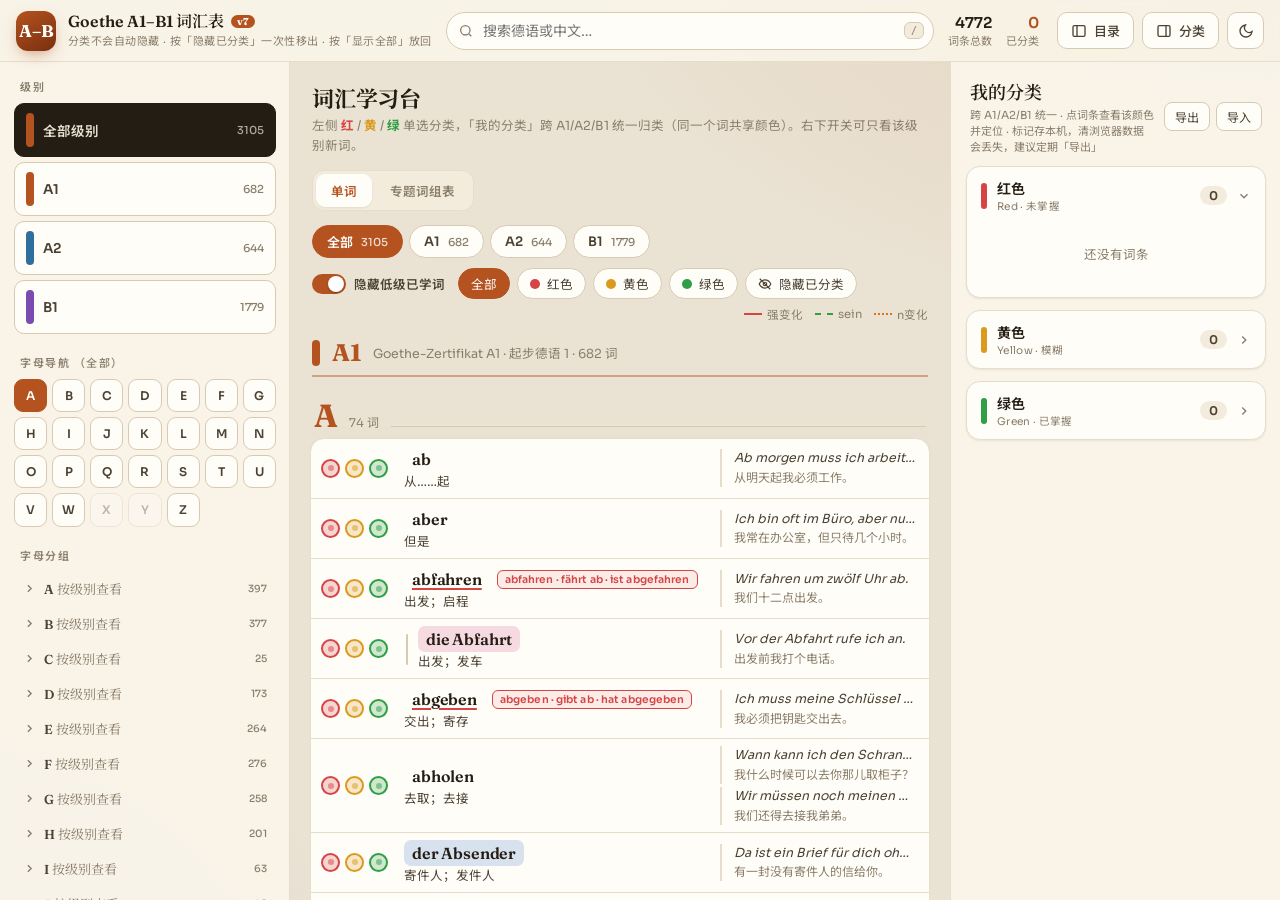
==== commit 5b0a050f: "feat(toys): 歌德词汇台适配手机/平板（响应式抽屉 + 触控优化，v7）" ====
--- a/toys/goethe/index.html
+++ b/toys/goethe/index.html
@@ -2,7 +2,12 @@
 <html lang="zh-CN" data-theme="light">
 <head>
 <meta charset="utf-8">
-<meta name="viewport" content="width=device-width, initial-scale=1">
+<meta name="viewport" content="width=device-width, initial-scale=1, viewport-fit=cover">
+<meta name="theme-color" id="metaTheme" content="#eae2d3">
+<meta name="mobile-web-app-capable" content="yes">
+<meta name="apple-mobile-web-app-capable" content="yes">
+<meta name="apple-mobile-web-app-status-bar-style" content="black-translucent">
+<meta name="apple-mobile-web-app-title" content="歌德词汇">
 <title>Goethe A1–B1 词汇表 · 学习台</title>
 <link rel="preconnect" href="https://fonts.googleapis.com">
 <link rel="preconnect" href="https://fonts.gstatic.com" crossorigin>
@@ -16,7 +21,7 @@
   --a1:#b4531f;--a2:#2f6f9e;--b1:#7a4bb0;
   --shadow:0 1px 2px rgba(52,40,24,.06),0 8px 24px -12px rgba(52,40,24,.28);
   --shadow-sm:0 1px 2px rgba(52,40,24,.08);
-  --nav-w:290px;--tray-w:330px;
+  --nav-w:290px;--tray-w:330px;--tb:calc(62px + env(safe-area-inset-top, 0px));
   --font-d:"Fraunces","Noto Serif SC",Georgia,"Songti SC",serif;
   --font-b:"Sora","Noto Sans SC",-apple-system,"PingFang SC","Microsoft YaHei",sans-serif;
 }
@@ -30,7 +35,7 @@
 }
 *{box-sizing:border-box}
 html,body{height:100%;overflow:hidden}
-body{margin:0;font-family:var(--font-b);color:var(--ink);
+body{margin:0;font-family:var(--font-b);color:var(--ink);-webkit-tap-highlight-color:transparent;overscroll-behavior:none;
   background:
     radial-gradient(1200px 700px at 100% -10%, color-mix(in srgb,var(--accent) 12%,transparent), transparent 60%),
     radial-gradient(900px 600px at -10% 110%, color-mix(in srgb,var(--gm) 10%,transparent), transparent 55%),
@@ -39,8 +44,9 @@
 ::selection{background:color-mix(in srgb,var(--accent) 30%,transparent)}
 button{font-family:inherit;color:inherit;cursor:pointer;border:0;background:none}
 input{font-family:inherit}
-
-.topbar{height:62px;display:flex;align-items:center;gap:14px;padding:0 16px;border-bottom:1px solid var(--line);
+[hidden]{display:none!important}
+
+.topbar{height:var(--tb);display:flex;align-items:center;gap:14px;padding:env(safe-area-inset-top,0px) max(16px,env(safe-area-inset-right,0px)) 0 max(16px,env(safe-area-inset-left,0px));border-bottom:1px solid var(--line);
   background:color-mix(in srgb,var(--panel) 88%,transparent);backdrop-filter:blur(12px) saturate(1.2);position:sticky;top:0;z-index:40}
 .brand{display:flex;align-items:center;gap:12px;min-width:0}
 .logo{width:40px;height:40px;border-radius:12px;flex:none;display:grid;place-items:center;font-family:var(--font-d);font-weight:700;font-size:17px;color:#fff;background:linear-gradient(150deg,var(--accent),#7a2f0f);box-shadow:0 6px 16px -6px color-mix(in srgb,var(--accent) 70%,transparent)}
@@ -61,16 +67,19 @@
 .stat b{font-size:15px;font-weight:600}.stat span{font-size:11px;color:var(--muted)}
 .stat .s{display:flex;flex-direction:column;align-items:flex-end}
 
-.shell{display:grid;grid-template-columns:var(--nav-w) minmax(0,1fr) var(--tray-w);grid-template-rows:minmax(0,1fr);height:calc(100vh - 62px);height:calc(100dvh - 62px);transition:grid-template-columns .42s cubic-bezier(.16,1,.3,1)}
+.shell{display:grid;grid-template-columns:var(--nav-w) minmax(0,1fr) var(--tray-w);grid-template-rows:minmax(0,1fr);height:calc(100vh - var(--tb));height:calc(100dvh - var(--tb));transition:grid-template-columns .42s cubic-bezier(.16,1,.3,1)}
 .shell.nav-off{--nav-w:0px}.shell.tray-off{--tray-w:0px}
 aside{min-height:0;overflow:hidden;background:color-mix(in srgb,var(--panel) 94%,transparent)}
 .nav{border-right:1px solid var(--line)}.tray{border-left:1px solid var(--line)}
-.scroller{height:100%;overflow:auto;overscroll-behavior:contain}
+.scroller{height:100%;overflow:auto;overscroll-behavior:contain;-webkit-overflow-scrolling:touch}
 .scroller::-webkit-scrollbar{width:10px;height:10px}
 .scroller::-webkit-scrollbar-thumb{background:var(--line2);border-radius:20px;border:3px solid transparent;background-clip:padding-box}
 .scroller::-webkit-scrollbar-thumb:hover{background:var(--muted);background-clip:padding-box;border:3px solid transparent}
 
-.nav-in{width:var(--nav-w);padding:16px 14px 60px;min-width:270px}
+.backdrop{position:fixed;inset:var(--tb) 0 0 0;background:rgba(20,14,8,.46);z-index:44;opacity:0;visibility:hidden;transition:opacity .32s ease,visibility .32s ease}
+.backdrop.show{opacity:1;visibility:visible}
+html[data-theme="dark"] .backdrop{background:rgba(0,0,0,.62)}
+.nav-in{width:var(--nav-w);padding:16px 14px calc(60px + env(safe-area-inset-bottom,0px));min-width:270px}
 .nav h3{font-size:11px;letter-spacing:.14em;text-transform:uppercase;color:var(--muted);margin:20px 6px 9px;font-weight:600}
 .nav h3:first-child{margin-top:0}
 .levelbtns{display:flex;flex-direction:column;gap:5px}
@@ -108,8 +117,8 @@
 .sw-f{background:color-mix(in srgb,var(--gf) 30%,transparent);height:12px;border-radius:3px;border:0}
 .sw-n{background:color-mix(in srgb,var(--gn) 30%,transparent);height:12px;border-radius:3px;border:0}
 
-.content{position:relative;min-height:0;overflow:hidden}
-.content-in{max-width:1200px;margin:0 auto;padding:18px 20px 120px}
+.content{position:relative;min-height:0;overflow:hidden;grid-column:2;grid-row:1}
+.content-in{max-width:1200px;margin:0 auto;padding:18px 20px calc(120px + env(safe-area-inset-bottom,0px))}
 .hero{padding:2px 2px 6px}
 .hero-top{display:flex;align-items:flex-end;justify-content:space-between;gap:14px;flex-wrap:wrap}
 .hero h2{font-family:var(--font-d);font-size:22px;margin:0 0 3px;letter-spacing:-.01em}
@@ -202,7 +211,7 @@
 .grow .de{justify-self:start}
 .gzh{font-size:13px;color:var(--ink2)}
 
-.tray-in{width:var(--tray-w);padding:16px 15px 60px;min-width:310px}
+.tray-in{width:var(--tray-w);padding:16px 15px calc(60px + env(safe-area-inset-bottom,0px));min-width:310px}
 .tray-head{display:flex;align-items:center;justify-content:space-between;gap:10px;padding:0 4px 12px}
 .tray-head h2{font-family:var(--font-d);font-size:18px;margin:0;font-weight:600}
 .tray-head .sub{font-size:11px;color:var(--muted);display:block;margin-top:2px}
@@ -230,19 +239,53 @@
 
 @media (max-width:1080px){
   .shell{grid-template-columns:var(--nav-w) minmax(0,1fr) 0px}
-  .tray{position:fixed;right:0;top:62px;bottom:0;width:min(350px,88vw);z-index:45;transform:translateX(100%);transition:transform .4s cubic-bezier(.16,1,.3,1);box-shadow:var(--shadow)}
+  .tray{position:fixed;right:0;top:var(--tb);bottom:0;width:min(350px,88vw);z-index:45;transform:translateX(100%);transition:transform .4s cubic-bezier(.16,1,.3,1);box-shadow:var(--shadow);padding-bottom:env(safe-area-inset-bottom,0px)}
   .shell:not(.tray-off) .tray{transform:translateX(0)}
   .tray-in{width:min(350px,88vw);min-width:0}
 }
 @media (max-width:860px){
   .shell{grid-template-columns:0px minmax(0,1fr) 0px}
-  .nav{position:fixed;left:0;top:62px;bottom:0;width:min(310px,86vw);z-index:45;transform:translateX(-100%);transition:transform .4s cubic-bezier(.16,1,.3,1);box-shadow:var(--shadow)}
+  .nav{position:fixed;left:0;top:var(--tb);bottom:0;width:min(320px,88vw);z-index:45;transform:translateX(-100%);transition:transform .4s cubic-bezier(.16,1,.3,1);box-shadow:var(--shadow);padding-bottom:env(safe-area-inset-bottom,0px)}
   .shell:not(.nav-off) .nav{transform:translateX(0)}
-  .nav-in{width:min(310px,86vw);min-width:0}
-  .brand p,.stat{display:none}
-  .content-in{padding:14px 12px 120px}
-  .row{grid-template-columns:auto minmax(140px,1fr) minmax(0,1.1fr);gap:4px 10px}
-  .ex{display:none}
+  .nav-in{width:min(320px,88vw);min-width:0}
+  .brand p,.stat,.legend-inline{display:none}
+  .tbtn span{display:none}
+  .tbtn{padding:0;width:40px;justify-content:center}
+  .tbtn.icon{width:40px}
+  .search{max-width:none}
+  .search input{font-size:16px}
+  .search kbd{display:none}
+  .content-in{padding:12px 12px calc(110px + env(safe-area-inset-bottom,0px))}
+  .hero h2{font-size:19px}
+  .modes{display:flex;width:100%}
+  .mode{flex:1;text-align:center}
+  .row{grid-template-columns:auto minmax(0,1fr);gap:6px 10px;padding:9px 12px}
+  .row > div:nth-child(3){grid-column:1/-1}
+  .row > div:nth-child(3):empty{display:none}
+  .ex{display:flex;padding-left:10px}
+  .dot{width:26px;height:26px}
+  .dot::after{width:8px;height:8px}
+  .lettergrid{grid-template-columns:repeat(8,1fr);gap:6px}
+  .lbtn{min-height:38px;font-size:13px}
+  .lchip,.lvbtn{padding-top:9px;padding-bottom:9px}
+  .section-head{background:var(--bg);padding-top:9px}
+  .section-head .big{font-size:26px}
+  .level-head .lvtag{font-size:20px}
+  .level-head,.section-head{scroll-margin-top:70px}
+  .tray-in{padding-bottom:calc(60px + env(safe-area-inset-bottom,0px))}
+  .tlist{max-height:none}
+}
+@media (max-width:560px){
+  .topbar{gap:8px}
+  .brand h1{display:none}
+  .logo{width:34px;height:34px;border-radius:10px;font-size:15px}
+  .content-in{padding:10px 9px calc(96px + env(safe-area-inset-bottom,0px))}
+  .hero h2{font-size:18px}
+  .levels{gap:5px;margin:10px 0 2px}
+  .filters{gap:6px}
+  .de{font-size:15.5px}
+  .section-head .big{font-size:24px}
+  .level-head .lvd{display:none}
 }
 @media (prefers-reduced-motion:reduce){*{transition:none!important;animation:none!important}}
 </style>
@@ -253,7 +296,7 @@
   <div class="brand">
     <span class="logo">A–B</span>
     <div>
-      <h1>Goethe A1–B1 词汇表 <span class="ver" title="如果你看到的不是这个版本号，说明浏览器用的是缓存，请按 Ctrl+Shift+R 强制刷新">v6</span></h1>
+      <h1>Goethe A1–B1 词汇表 <span class="ver" title="如果你看到的不是这个版本号，说明浏览器用的是缓存，请按 Ctrl+Shift+R 强制刷新">v7</span></h1>
       <p>分类不会自动隐藏 · 按「隐藏已分类」一次性移出 · 按「显示全部」放回</p>
     </div>
   </div>
@@ -278,6 +321,8 @@
     </button>
   </div>
 </header>
+
+<div class="backdrop" id="backdrop"></div>
 
 <div class="shell" id="shell">
   <aside class="nav">
@@ -639,7 +684,7 @@
   const dot=e.target.closest(".dot"); if(dot){ setMark(dot.dataset.mk,dot.dataset.c); return; }
   const lv=e.target.closest("[data-level]"); if(lv && (lv.classList.contains("lvbtn")||lv.classList.contains("lchip"))){ setLevel(lv.dataset.level); return; }
   const md=e.target.closest(".mode"); if(md){ setMode(md.dataset.mode); document.getElementById("contentScroll").scrollTop=0; return; }
-  const gcat=e.target.closest("[data-gcat]"); if(gcat){ e.preventDefault(); e.stopPropagation(); scrollToCat(parseInt(gcat.dataset.gcat,10)); return; }
+  const gcat=e.target.closest("[data-gcat]"); if(gcat){ e.preventDefault(); e.stopPropagation(); scrollToCat(parseInt(gcat.dataset.gcat,10)); closeNavDrawer(); return; }
   const hc=e.target.closest("#btnHideCls"); if(hc){ hideClassifiedNow(); return; }
   const sc=e.target.closest("#btnShowCls"); if(sc){ showAllClassified(); return; }
   const goto=e.target.closest("[data-goto]"); if(goto){ e.preventDefault();
@@ -649,8 +694,8 @@
       document.querySelectorAll('.fchip').forEach(x=>x.classList.toggle('on',x.dataset.f===filter));
       if(mode!=="alpha") setMode("alpha"); else applyFilter();
     }
-    scrollToId(parseInt(goto.dataset.goto,10)); return; }
-  const go=e.target.closest("[data-go]"); if(go){ scrollToLetter(go.dataset.go); return; }
+    scrollToId(parseInt(goto.dataset.goto,10)); if(goto.dataset.mark) closeTrayDrawer(); else closeNavDrawer(); return; }
+  const go=e.target.closest("[data-go]"); if(go){ scrollToLetter(go.dataset.go); closeNavDrawer(); return; }
   const fc=e.target.closest(".fchip"); if(fc){
     showAllClassified();                        // 点任何筛选（含「全部」）都先把移出的词放回，保证一定能看到词
     filter=fc.dataset.f;
@@ -672,8 +717,42 @@
     if(document.activeElement===qEl) qEl.blur();
   }
 });
-document.getElementById("btnNav").addEventListener("click",function(){ document.getElementById("shell").classList.toggle("nav-off"); this.classList.toggle("on"); });
-document.getElementById("btnTray").addEventListener("click",function(){ document.getElementById("shell").classList.toggle("tray-off"); this.classList.toggle("on"); });
+/* ---------- drawers / backdrop（手机端抽屉交互） ---------- */
+const shellEl=document.getElementById("shell");
+const backdropEl=document.getElementById("backdrop");
+const btnNavEl=document.getElementById("btnNav");
+const btnTrayEl=document.getElementById("btnTray");
+const mqNavDrawer=window.matchMedia("(max-width:860px)");
+const mqTrayDrawer=window.matchMedia("(max-width:1080px)");
+function drawerActive(){ return (mqNavDrawer.matches&&!shellEl.classList.contains("nav-off")) || (mqTrayDrawer.matches&&!shellEl.classList.contains("tray-off")); }
+function syncBackdrop(){ if(backdropEl) backdropEl.classList.toggle("show",drawerActive()); }
+function closeNavDrawer(){ if(mqNavDrawer.matches){ shellEl.classList.add("nav-off"); btnNavEl.classList.add("on"); syncBackdrop(); } }
+function closeTrayDrawer(){ if(mqTrayDrawer.matches){ shellEl.classList.add("tray-off"); btnTrayEl.classList.add("on"); syncBackdrop(); } }
+function closeAllDrawers(){ shellEl.classList.add("nav-off"); shellEl.classList.add("tray-off"); btnNavEl.classList.add("on"); btnTrayEl.classList.add("on"); syncBackdrop(); }
+btnNavEl.addEventListener("click",function(){
+  const off=shellEl.classList.toggle("nav-off");
+  this.classList.toggle("on",off);
+  if(!off && mqNavDrawer.matches){ shellEl.classList.add("tray-off"); btnTrayEl.classList.add("on"); }
+  syncBackdrop();
+});
+btnTrayEl.addEventListener("click",function(){
+  const off=shellEl.classList.toggle("tray-off");
+  this.classList.toggle("on",off);
+  if(!off && mqTrayDrawer.matches){ shellEl.classList.add("nav-off"); btnNavEl.classList.add("on"); }
+  syncBackdrop();
+});
+backdropEl.addEventListener("click",closeAllDrawers);
+function applyBreakpointDefaults(){          // 窄屏默认收起两个抽屉；回到宽屏恢复
+  if(mqTrayDrawer.matches){ shellEl.classList.add("tray-off"); btnTrayEl.classList.remove("on"); }
+  else { shellEl.classList.remove("tray-off"); }
+  if(mqNavDrawer.matches){ shellEl.classList.add("nav-off"); btnNavEl.classList.remove("on"); }
+  else { shellEl.classList.remove("nav-off"); }
+  syncBackdrop();
+}
+applyBreakpointDefaults();
+if(mqNavDrawer.addEventListener) mqNavDrawer.addEventListener("change",applyBreakpointDefaults);
+if(mqTrayDrawer.addEventListener) mqTrayDrawer.addEventListener("change",applyBreakpointDefaults);
+window.addEventListener("resize",syncBackdrop);
 const hideEl=document.getElementById("hideLearned");
 hideEl.checked=hideLearned;
 hideEl.addEventListener("change",function(){
@@ -707,6 +786,7 @@
 });
 const themeBtn=document.getElementById("btnTheme");
 function setTheme(t){ document.documentElement.dataset.theme=t; try{localStorage.setItem("goetheA1.theme",t);}catch(e){}
+  const mt=document.getElementById("metaTheme"); if(mt) mt.setAttribute("content",t==="dark"?"#141110":"#eae2d3");
   themeBtn.classList.toggle("on",t==="dark");
   document.getElementById("themeIc").innerHTML=t==="dark"?'<circle cx="12" cy="12" r="4.5"/><path d="M12 2v2M12 20v2M4.9 4.9l1.4 1.4M17.7 17.7l1.4 1.4M2 12h2M20 12h2M4.9 19.1l1.4-1.4M17.7 6.3l1.4-1.4"/>':'<path d="M21 12.8A9 9 0 1 1 11.2 3a7 7 0 0 0 9.8 9.8Z"/>'; }
 themeBtn.addEventListener("click",()=>setTheme(document.documentElement.dataset.theme==="dark"?"light":"dark"));
